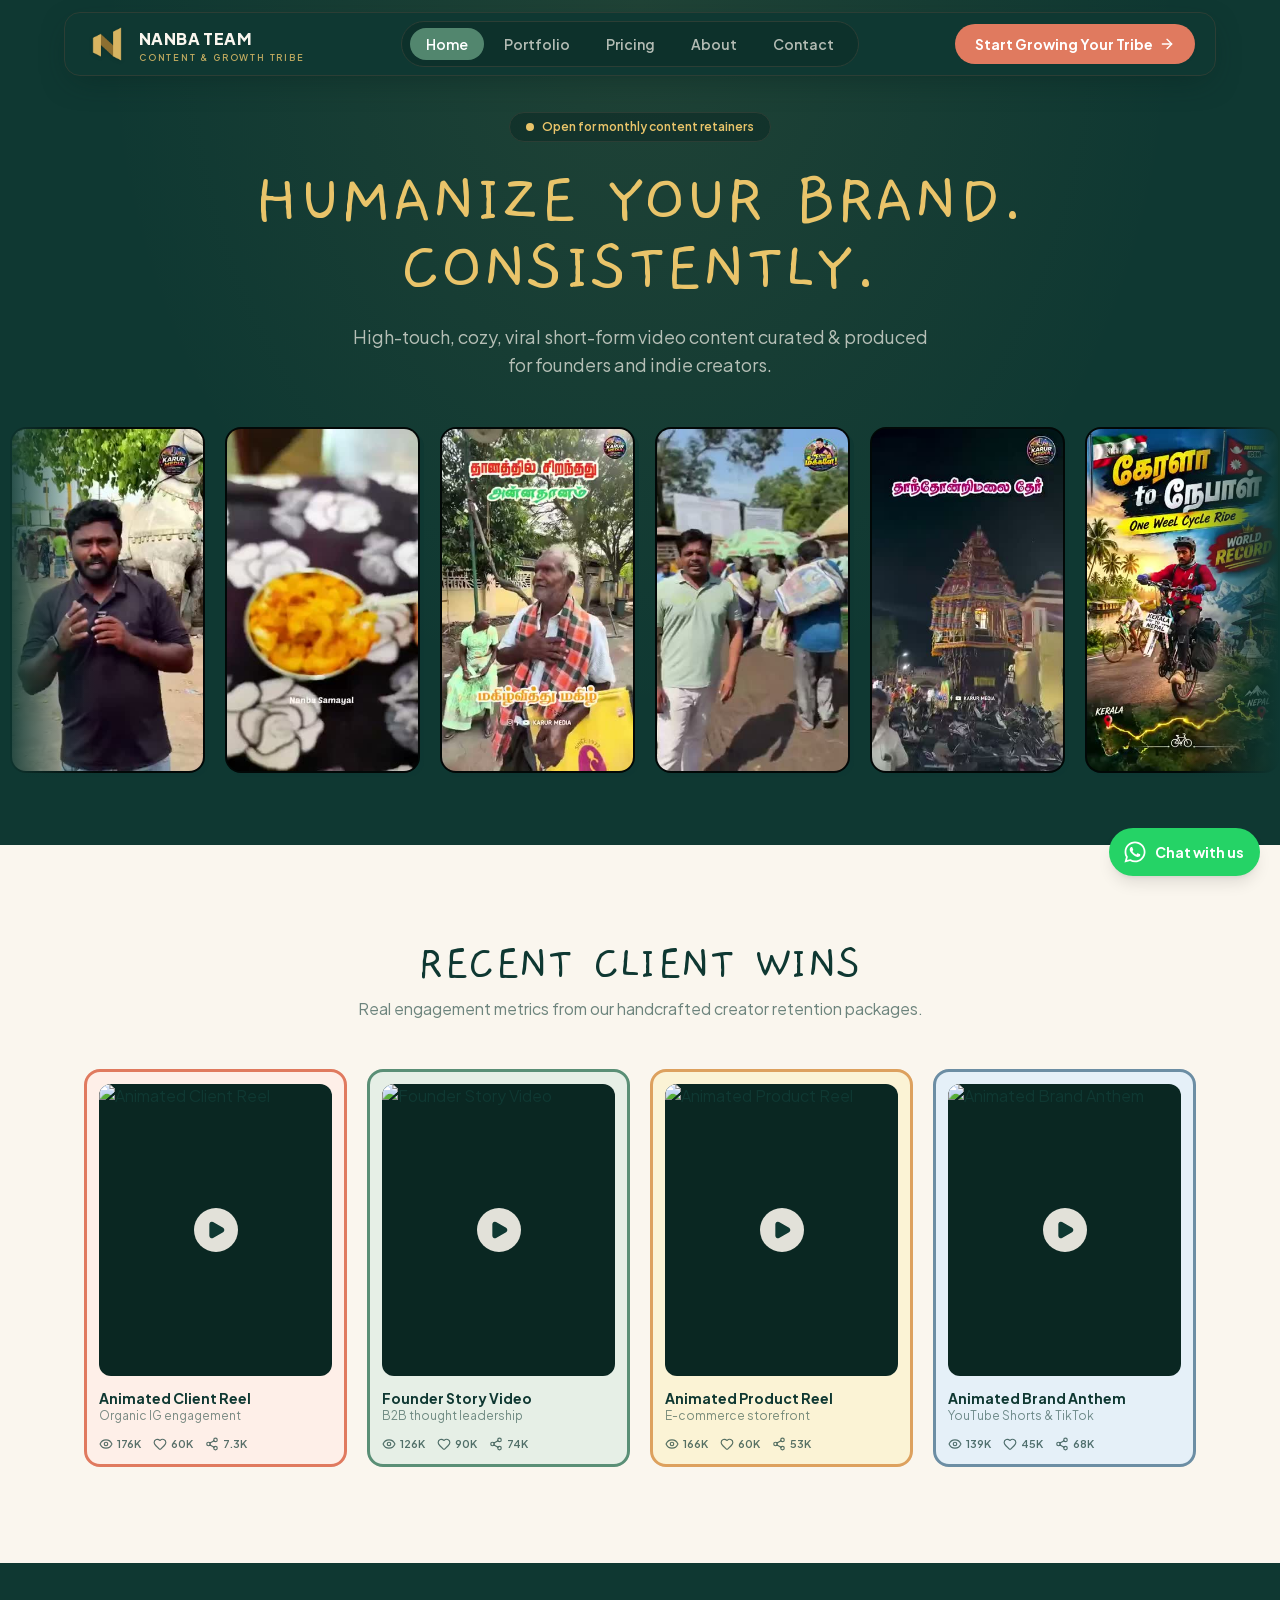
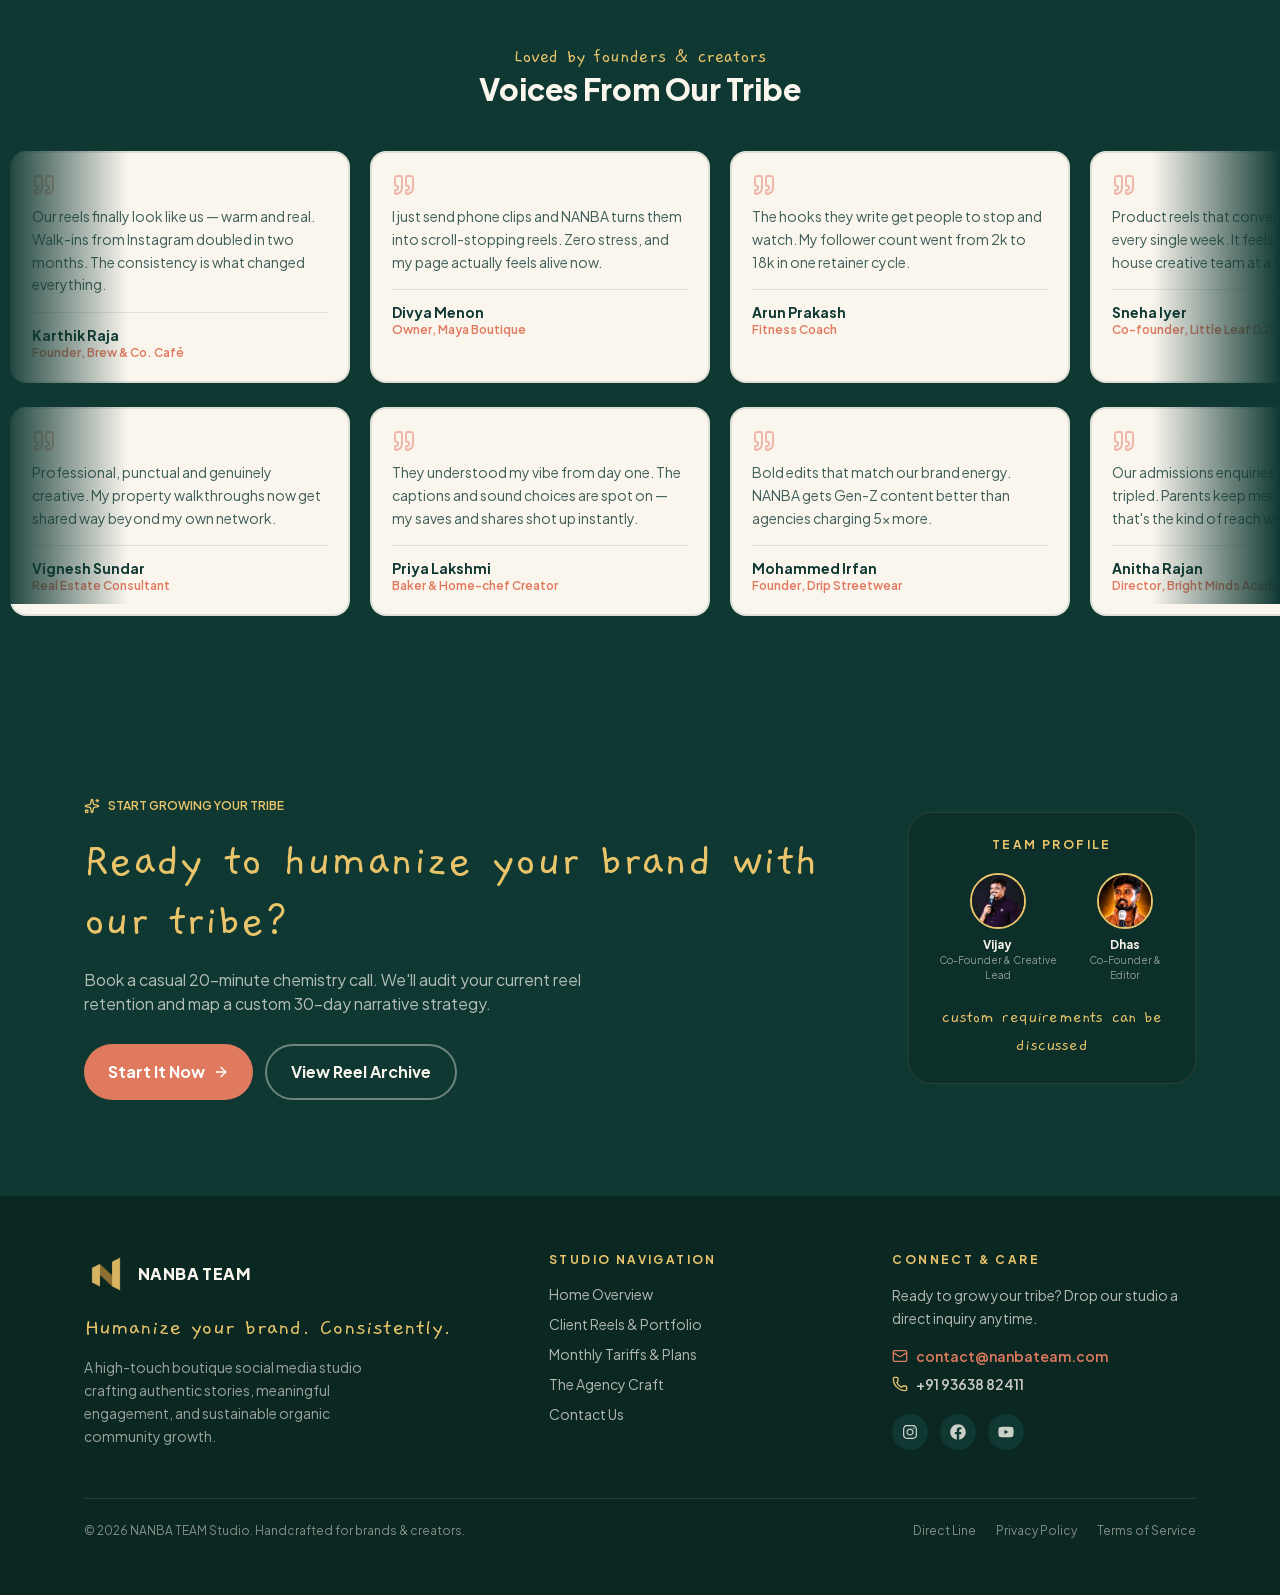
==== index.html @ 4c7d2bbe "Deploy to GitHub Pages" ====
<!DOCTYPE html><html lang="en" class="gaegu_7c26d8f-module__zzpwxG__variable plus_jakarta_sans_e9451152-module__eMpaqG__variable h-full scroll-smooth antialiased overflow-x-clip"><head><meta charSet="utf-8"/><meta name="viewport" content="width=device-width, initial-scale=1"/><link rel="preload" href="/_next/static/media/02ab09f9d763c490-s.p.2z06xqu30airl.woff2" as="font" crossorigin="" type="font/woff2"/><link rel="preload" href="/_next/static/media/07f6361e5a7f80df-s.p.26av2_jsbqw2v.woff2" as="font" crossorigin="" type="font/woff2"/><link rel="preload" href="/_next/static/media/0889c66bad9b3c3b-s.p.3bu5-yd8kl91o.woff2" as="font" crossorigin="" type="font/woff2"/><link rel="preload" href="/_next/static/media/0be4ac5e39e9c602-s.p.1ew488432_xl1.woff2" as="font" crossorigin="" type="font/woff2"/><link rel="preload" href="/_next/static/media/0d9b096f9220bd2f-s.p.0mh0q1hdow45z.woff2" as="font" crossorigin="" type="font/woff2"/><link rel="preload" href="/_next/static/media/1ad3d68beda43b24-s.p.2brx1eskz0krx.woff2" as="font" crossorigin="" type="font/woff2"/><link rel="preload" href="/_next/static/media/1ee19894c821c06f-s.p.36zhr-3iyc0t_.woff2" as="font" crossorigin="" type="font/woff2"/><link rel="preload" href="/_next/static/media/202883325cd39b81-s.p.34hb9edh362c2.woff2" as="font" crossorigin="" type="font/woff2"/><link rel="preload" href="/_next/static/media/204f31b94d038ed8-s.p.2ocgn5f1t_rbs.woff2" as="font" crossorigin="" type="font/woff2"/><link rel="preload" href="/_next/static/media/20c699199e222389-s.p.2qbe9lbhqfc7x.woff2" as="font" crossorigin="" type="font/woff2"/><link rel="preload" href="/_next/static/media/21991a609c1e4f24-s.p.1x-bwd_pke8d1.woff2" as="font" crossorigin="" type="font/woff2"/><link rel="preload" href="/_next/static/media/2226ad673b3fc0f6-s.p.1l7dnuyk6zhsk.woff2" as="font" crossorigin="" type="font/woff2"/><link rel="preload" href="/_next/static/media/2348b8dc2aca3f08-s.p.18v5fvstyihp3.woff2" as="font" crossorigin="" type="font/woff2"/><link rel="preload" href="/_next/static/media/237cbc7a510357a4-s.p.1iu-ph6b7b-4t.woff2" as="font" crossorigin="" type="font/woff2"/><link rel="preload" href="/_next/static/media/2b2eb8324c5f676a-s.p.2213uwbx3dwca.woff2" as="font" crossorigin="" type="font/woff2"/><link rel="preload" href="/_next/static/media/2b9962b1a2496f46-s.p.17w4vje8-ipgt.woff2" as="font" crossorigin="" type="font/woff2"/><link rel="preload" href="/_next/static/media/31d5de0b6304925d-s.p.3h4ut7jubgzyn.woff2" as="font" crossorigin="" type="font/woff2"/><link rel="preload" href="/_next/static/media/388ed6884b939c78-s.p.39i7gisshnir0.woff2" as="font" crossorigin="" type="font/woff2"/><link rel="preload" href="/_next/static/media/39bf5d97aec1c546-s.p.06c_m0aisupbr.woff2" as="font" crossorigin="" type="font/woff2"/><link rel="preload" href="/_next/static/media/39cc94e2095c98c9-s.p.3ud9gf32vyxjr.woff2" as="font" crossorigin="" type="font/woff2"/><link rel="preload" href="/_next/static/media/3bafb67cb5db234f-s.p.0sein3sbia7yl.woff2" as="font" crossorigin="" type="font/woff2"/><link rel="preload" href="/_next/static/media/3fd9a1b1e379a4e3-s.p.2aq_x5zo8qukl.woff2" as="font" crossorigin="" type="font/woff2"/><link rel="preload" href="/_next/static/media/41756c35938a897b-s.p.3ij7sxvma5f83.woff2" as="font" crossorigin="" type="font/woff2"/><link rel="preload" href="/_next/static/media/44f842f7de634629-s.p.30w83po6pjqte.woff2" as="font" crossorigin="" type="font/woff2"/><link rel="preload" href="/_next/static/media/47696934a7570da2-s.p.1rtq36x7rz84k.woff2" as="font" crossorigin="" type="font/woff2"/><link rel="preload" href="/_next/static/media/4839acb9d141f772-s.p.3eb2uesbhz9fa.woff2" as="font" crossorigin="" type="font/woff2"/><link rel="preload" href="/_next/static/media/48a96dcb9690e60c-s.p.0c49pac54i1ry.woff2" as="font" crossorigin="" type="font/woff2"/><link rel="preload" href="/_next/static/media/4d2098fe38b52459-s.p.1-31cv4hlnr44.woff2" as="font" crossorigin="" type="font/woff2"/><link rel="preload" href="/_next/static/media/4edddecc9770748a-s.p.3b52kuw3s317p.woff2" as="font" crossorigin="" type="font/woff2"/><link rel="preload" href="/_next/static/media/4ef28ae728707c88-s.p.0hv5pa9fvdldx.woff2" as="font" crossorigin="" type="font/woff2"/><link rel="preload" href="/_next/static/media/510d904d59ba32cc-s.p.3wwjw6hl4fb2d.woff2" as="font" crossorigin="" type="font/woff2"/><link rel="preload" href="/_next/static/media/542b922a717396a8-s.p.00eqib7ed9sjx.woff2" as="font" crossorigin="" type="font/woff2"/><link rel="preload" href="/_next/static/media/54ff2b849676b7ad-s.p.0v1eac1x8dybe.woff2" as="font" crossorigin="" type="font/woff2"/><link rel="preload" href="/_next/static/media/551ad6335de14b6d-s.p.3axi0fmzhcr48.woff2" as="font" crossorigin="" type="font/woff2"/><link rel="preload" href="/_next/static/media/555f6c9779a6ea2f-s.p.008y3w7hox3jm.woff2" as="font" crossorigin="" type="font/woff2"/><link rel="preload" href="/_next/static/media/5e3de3e2d3980614-s.p.0q-k4db4rpss1.woff2" as="font" crossorigin="" type="font/woff2"/><link rel="preload" href="/_next/static/media/5fd7b71943441d3d-s.p.2bggcmk0jzdee.woff2" as="font" crossorigin="" type="font/woff2"/><link rel="preload" href="/_next/static/media/60e97c82bbf2656a-s.p.0ha4tyojtkydt.woff2" as="font" crossorigin="" type="font/woff2"/><link rel="preload" href="/_next/static/media/633700c5144cf57b-s.p.071i-7zxz9gi2.woff2" as="font" crossorigin="" type="font/woff2"/><link rel="preload" href="/_next/static/media/6859b2bc6353e7e0-s.p.2d4wovlvb57bc.woff2" as="font" crossorigin="" type="font/woff2"/><link rel="preload" href="/_next/static/media/70624fd140078077-s.p.23jkk6rr0_8fk.woff2" as="font" crossorigin="" type="font/woff2"/><link rel="preload" href="/_next/static/media/708ac5215e601874-s.p.1otlbanmpt5tq.woff2" as="font" crossorigin="" type="font/woff2"/><link rel="preload" href="/_next/static/media/740073afa6d6604a-s.p.1nbpk8-73d_oc.woff2" as="font" crossorigin="" type="font/woff2"/><link rel="preload" href="/_next/static/media/768b290376bb94a3-s.p.1oto7bq1wstw1.woff2" as="font" crossorigin="" type="font/woff2"/><link rel="preload" href="/_next/static/media/789ae921f9ad0c32-s.p.1hzfxwe0g_4r6.woff2" as="font" crossorigin="" type="font/woff2"/><link rel="preload" href="/_next/static/media/794e4d4a6de731ed-s.p.434e-nz-wzhqd.woff2" as="font" crossorigin="" type="font/woff2"/><link rel="preload" href="/_next/static/media/7a9067cce673902f-s.p.2vrfifoe5swj7.woff2" as="font" crossorigin="" type="font/woff2"/><link rel="preload" href="/_next/static/media/7a989262f8963453-s.p.3dgdp7v1qvdfw.woff2" as="font" crossorigin="" type="font/woff2"/><link rel="preload" href="/_next/static/media/7fd638b15ad3af69-s.p.2rtd4_em2kmrp.woff2" as="font" crossorigin="" type="font/woff2"/><link rel="preload" href="/_next/static/media/80acc2f9d1790aee-s.p.3p1t1rei93fh0.woff2" as="font" crossorigin="" type="font/woff2"/><link rel="preload" href="/_next/static/media/8a172900e148830b-s.p.2w3jr8on308z4.woff2" as="font" crossorigin="" type="font/woff2"/><link rel="preload" href="/_next/static/media/8a706fcd092647c2-s.p.3f42frf00l82t.woff2" as="font" crossorigin="" type="font/woff2"/><link rel="preload" href="/_next/static/media/8ac56e8155405d86-s.p.2bbg-70eaudbk.woff2" as="font" crossorigin="" type="font/woff2"/><link rel="preload" href="/_next/static/media/8dd9d9ccf770dc02-s.p.04cq_wu1aeppn.woff2" as="font" crossorigin="" type="font/woff2"/><link rel="preload" href="/_next/static/media/8f102ac0d216e63f-s.p.0c_kz8whdv8or.woff2" as="font" crossorigin="" type="font/woff2"/><link rel="preload" href="/_next/static/media/8f8866676db871eb-s.p.40j30xrne1tay.woff2" as="font" crossorigin="" type="font/woff2"/><link rel="preload" href="/_next/static/media/9001c6e9193bd339-s.p.08unp-5_f1nmc.woff2" as="font" crossorigin="" type="font/woff2"/><link rel="preload" href="/_next/static/media/90cc20c11ed8e383-s.p.0apishbt6ot2x.woff2" as="font" crossorigin="" type="font/woff2"/><link rel="preload" href="/_next/static/media/92a4078f473b310a-s.p.3fholbloho3ce.woff2" as="font" crossorigin="" type="font/woff2"/><link rel="preload" href="/_next/static/media/966bb41cb5a84927-s.p.099ncwluo1pwv.woff2" as="font" crossorigin="" type="font/woff2"/><link rel="preload" href="/_next/static/media/9a2b8e2c490f308b-s.p.1tz91wep1x4gt.woff2" as="font" crossorigin="" type="font/woff2"/><link rel="preload" href="/_next/static/media/a80e5595f83d8b55-s.p.141x3jy_o2s_c.woff2" as="font" crossorigin="" type="font/woff2"/><link rel="preload" href="/_next/static/media/a867e5c2eed94751-s.p.23t_b7b8id_jc.woff2" as="font" crossorigin="" type="font/woff2"/><link rel="preload" href="/_next/static/media/abb9471e6803e3b8-s.p.16wdtjxottyq5.woff2" as="font" crossorigin="" type="font/woff2"/><link rel="preload" href="/_next/static/media/ac24db6a9998d311-s.p.3k92o99w2r654.woff2" as="font" crossorigin="" type="font/woff2"/><link rel="preload" href="/_next/static/media/adcb0330ba1b733e-s.p.3e9hq8x9jcw5f.woff2" as="font" crossorigin="" type="font/woff2"/><link rel="preload" href="/_next/static/media/b16d1c0c05e32a60-s.p.3hmujwi2x_d30.woff2" as="font" crossorigin="" type="font/woff2"/><link rel="preload" href="/_next/static/media/b8e59591506d0376-s.p.3br1yix7oid_s.woff2" as="font" crossorigin="" type="font/woff2"/><link rel="preload" href="/_next/static/media/b9de63e0a9fe0cf2-s.p.0kjbuy1fntxbt.woff2" as="font" crossorigin="" type="font/woff2"/><link rel="preload" href="/_next/static/media/c0f41373200663e9-s.p.17cwfm6qvzrcp.woff2" as="font" crossorigin="" type="font/woff2"/><link rel="preload" href="/_next/static/media/c14643a64a206949-s.p.44vfzu3s8d0o-.woff2" as="font" crossorigin="" type="font/woff2"/><link rel="preload" href="/_next/static/media/c18b3b7a2b12e7e3-s.p.3mcuhpjyi5m-5.woff2" as="font" crossorigin="" type="font/woff2"/><link rel="preload" href="/_next/static/media/c3a2990550a35540-s.p.1jwaqtabaz-m1.woff2" as="font" crossorigin="" type="font/woff2"/><link rel="preload" href="/_next/static/media/c81cd2cb3833e14d-s.p.1a-mlleribx4n.woff2" as="font" crossorigin="" type="font/woff2"/><link rel="preload" href="/_next/static/media/c8913da47d88777c-s.p.2u7ia6dg59fw9.woff2" as="font" crossorigin="" type="font/woff2"/><link rel="preload" href="/_next/static/media/cb01828b1f2642c1-s.p.0er-mb7ckf2du.woff2" as="font" crossorigin="" type="font/woff2"/><link rel="preload" href="/_next/static/media/cd147e7610168de3-s.p.30ah9lebvhxwf.woff2" as="font" crossorigin="" type="font/woff2"/><link rel="preload" href="/_next/static/media/d409128fdf063a28-s.p.2nleos27rd6dz.woff2" as="font" crossorigin="" type="font/woff2"/><link rel="preload" href="/_next/static/media/d87a2a6770484bbb-s.p.44z_7ancu-y5w.woff2" as="font" crossorigin="" type="font/woff2"/><link rel="preload" href="/_next/static/media/d87fe24f77c16a44-s.p.2pxhm5vwfw62e.woff2" as="font" crossorigin="" type="font/woff2"/><link rel="preload" href="/_next/static/media/da58ab5d8c1bbfc4-s.p.30j5qaj7faer7.woff2" as="font" crossorigin="" type="font/woff2"/><link rel="preload" href="/_next/static/media/db7b7fd3abb88410-s.p.16kneh1k30jk1.woff2" as="font" crossorigin="" type="font/woff2"/><link rel="preload" href="/_next/static/media/e04cae570ef1238a-s.p.0rzafts9fhw6x.woff2" as="font" crossorigin="" type="font/woff2"/><link rel="preload" href="/_next/static/media/e1e2f928535adaaf-s.p.3gedjnv4zpaja.woff2" as="font" crossorigin="" type="font/woff2"/><link rel="preload" href="/_next/static/media/e2c8bcaf359549f0-s.p.40ou3re1-vfex.woff2" as="font" crossorigin="" type="font/woff2"/><link rel="preload" href="/_next/static/media/e6e2c050d15af498-s.p.3m5ws44fh70q_.woff2" as="font" crossorigin="" type="font/woff2"/><link rel="preload" href="/_next/static/media/ef928e3c69d1408e-s.p.1j8bi-_bymyuh.woff2" as="font" crossorigin="" type="font/woff2"/><link rel="preload" href="/_next/static/media/f4a375c7008cdc4c-s.p.2hn01u8byatk2.woff2" as="font" crossorigin="" type="font/woff2"/><link rel="preload" href="/_next/static/media/f757dc6152132153-s.p.1s9qu896-qyi0.woff2" as="font" crossorigin="" type="font/woff2"/><link rel="preload" href="/_next/static/media/fba5a26ea33df6a3-s.p.18rizl4rsrl42.woff2" as="font" crossorigin="" type="font/woff2"/><link rel="preload" href="/_next/static/media/ff517ff56ff3579f-s.p.3s8bii8asllhp.woff2" as="font" crossorigin="" type="font/woff2"/><link rel="preload" as="image" href="/logo.png"/><link rel="preload" as="image" href="/team/vijay-v2.jpg"/><link rel="preload" as="image" href="/team/dhas-v2.jpg"/><link rel="stylesheet" href="/_next/static/chunks/14yj1wxo8a4u_.css" data-precedence="next"/><link rel="stylesheet" href="/_next/static/chunks/3tbpycs7i3__p.css" data-precedence="next"/><link rel="preload" as="script" fetchPriority="low" href="/_next/static/chunks/3s6nzrbk-8mnv.js"/><script src="/_next/static/chunks/19mx3mg6lkumu.js" async=""></script><script src="/_next/static/chunks/3g4px251sg85e.js" async=""></script><script src="/_next/static/chunks/0tgjiok8t6d_n.js" async=""></script><script src="/_next/static/chunks/turbopack-2wgs7irzom57_.js" async=""></script><script src="/_next/static/chunks/0h2qsuyze9ds1.js" async=""></script><script src="/_next/static/chunks/3urocd201did3.js" async=""></script><script src="/_next/static/chunks/0pyc2b04r1ucd.js" async=""></script><script src="/_next/static/chunks/1_kdzz48cb5_0.js" async=""></script><script src="/_next/static/chunks/0q9wuhh0yv5ps.js" async=""></script><title>NANBA TEAM — Humanize Your Brand. Consistently.</title><meta name="description" content="A high-touch boutique social media studio crafting authentic short-form video content, reels and page management for founders, creators and indie brands."/><link rel="icon" href="/favicon.ico?favicon.1oj3ag_hqwmh9.ico" sizes="64x64" type="image/x-icon"/><link rel="icon" href="/icon.png?icon.25h7l8lnt34qs.png" sizes="512x512" type="image/png"/><meta name="next-size-adjust" content=""/><script src="/_next/static/chunks/0cz1d0mv5g_q7.js" noModule=""></script></head><body class="min-h-full flex flex-col overflow-x-hidden bg-brand-cream text-brand-teal font-sans selection:bg-brand-gold/40 pb-16 md:pb-0"><div hidden=""><!--$--><!--/$--></div><nav class="fixed top-0 inset-x-0 z-50 px-3 sm:px-4 pt-3"><div class="max-w-6xl mx-auto px-4 sm:px-5 h-14 md:h-16 flex items-center justify-center md:justify-between rounded-2xl bg-brand-teal border border-brand-border shadow-[0_10px_30px_-10px_rgba(10,39,34,0.6)]"><a class="flex items-center gap-2.5" href="/"><img alt="NANBA TEAM logo" width="44" height="44" decoding="async" data-nimg="1" class="w-10 h-10 md:w-11 md:h-11 object-contain drop-shadow" style="color:transparent" src="/logo.png"/><span class="leading-none"><span class="block text-brand-cream font-extrabold tracking-wide text-sm md:text-base">NANBA TEAM</span><span class="block text-brand-gold/80 text-[9px] font-semibold tracking-[0.2em] mt-0.5">CONTENT &amp; GROWTH TRIBE</span></span></a><div class="hidden md:flex items-center gap-1 bg-brand-dark/40 rounded-full px-2 py-1.5 border border-brand-border"><a class="px-4 py-1.5 rounded-full text-sm font-semibold transition-colors bg-brand-sage/90 text-white" href="/">Home</a><a class="px-4 py-1.5 rounded-full text-sm font-semibold transition-colors text-brand-cream/70 hover:text-brand-cream" href="/portfolio">Portfolio</a><a class="px-4 py-1.5 rounded-full text-sm font-semibold transition-colors text-brand-cream/70 hover:text-brand-cream" href="/pricing">Pricing</a><a class="px-4 py-1.5 rounded-full text-sm font-semibold transition-colors text-brand-cream/70 hover:text-brand-cream" href="/about">About</a><a class="px-4 py-1.5 rounded-full text-sm font-semibold transition-colors text-brand-cream/70 hover:text-brand-cream" href="/contact">Contact</a></div><a class="hidden md:inline-flex items-center gap-1.5 bg-brand-terracotta text-white text-sm font-bold px-4 lg:px-5 py-2.5 rounded-full hover:brightness-105 transition-all shadow-doodle-sm" href="/contact">Start Growing Your Tribe<svg xmlns="http://www.w3.org/2000/svg" width="24" height="24" viewBox="0 0 24 24" fill="none" stroke="currentColor" stroke-width="2" stroke-linecap="round" stroke-linejoin="round" class="lucide lucide-arrow-right w-4 h-4" aria-hidden="true"><path d="M5 12h14"></path><path d="m12 5 7 7-7 7"></path></svg></a></div></nav><main class="flex-1"><section class="relative bg-brand-teal text-brand-cream pt-24 md:pt-28 pb-16 overflow-hidden"><div class="absolute inset-0 bg-[radial-gradient(ellipse_at_top,_rgba(233,196,106,0.08),_transparent_60%)]"></div><div class="relative max-w-6xl mx-auto px-5 text-center"><span class="inline-flex items-center gap-2 text-xs font-semibold bg-brand-dark/50 border border-brand-border rounded-full px-4 py-1.5 text-brand-gold"><span class="w-2 h-2 rounded-full bg-brand-gold animate-pulse"></span>Open for monthly content retainers</span><h1 class="font-hand text-brand-gold leading-[0.95] mt-6 text-3xl sm:text-6xl md:text-7xl">HUMANIZE YOUR BRAND.<br/>CONSISTENTLY.</h1><p class="mt-5 text-brand-cream/70 max-w-xl mx-auto text-base md:text-lg">High-touch, cozy, viral short-form video content curated &amp; produced for founders and indie creators.</p></div><div class="relative mt-10"><div class="relative overflow-hidden"><div class="pointer-events-none absolute inset-y-0 left-0 w-10 sm:w-24 z-10 bg-gradient-to-r from-brand-teal to-transparent"></div><div class="pointer-events-none absolute inset-y-0 right-0 w-10 sm:w-24 z-10 bg-gradient-to-l from-brand-teal to-transparent"></div><div class="flex w-max py-2"><div class="flex animate-marquee" style="animation-duration:110s"><div class="shrink-0 px-2.5 w-[190px] sm:w-[215px]"><div class="relative w-full aspect-[9/16] rounded-2xl overflow-hidden border-2 border-brand-teal/15 shadow-doodle bg-black"><video src="/videos/reels/s1.mp4" poster="/videos/reels/s1.jpg" muted="" loop="" playsInline="" preload="none" class="absolute inset-0 w-full h-full object-cover pointer-events-none"></video></div></div><div class="shrink-0 px-2.5 w-[190px] sm:w-[215px]"><div class="relative w-full aspect-[9/16] rounded-2xl overflow-hidden border-2 border-brand-teal/15 shadow-doodle bg-black"><video src="/videos/reels/s2.mp4" poster="/videos/reels/s2.jpg" muted="" loop="" playsInline="" preload="none" class="absolute inset-0 w-full h-full object-cover pointer-events-none"></video></div></div><div class="shrink-0 px-2.5 w-[190px] sm:w-[215px]"><div class="relative w-full aspect-[9/16] rounded-2xl overflow-hidden border-2 border-brand-teal/15 shadow-doodle bg-black"><video src="/videos/reels/s3.mp4" poster="/videos/reels/s3.jpg" muted="" loop="" playsInline="" preload="none" class="absolute inset-0 w-full h-full object-cover pointer-events-none"></video></div></div><div class="shrink-0 px-2.5 w-[190px] sm:w-[215px]"><div class="relative w-full aspect-[9/16] rounded-2xl overflow-hidden border-2 border-brand-teal/15 shadow-doodle bg-black"><video src="/videos/reels/s4.mp4" poster="/videos/reels/s4.jpg" muted="" loop="" playsInline="" preload="none" class="absolute inset-0 w-full h-full object-cover pointer-events-none"></video></div></div><div class="shrink-0 px-2.5 w-[190px] sm:w-[215px]"><div class="relative w-full aspect-[9/16] rounded-2xl overflow-hidden border-2 border-brand-teal/15 shadow-doodle bg-black"><video src="/videos/reels/s5.mp4" poster="/videos/reels/s5.jpg" muted="" loop="" playsInline="" preload="none" class="absolute inset-0 w-full h-full object-cover pointer-events-none"></video></div></div><div class="shrink-0 px-2.5 w-[190px] sm:w-[215px]"><div class="relative w-full aspect-[9/16] rounded-2xl overflow-hidden border-2 border-brand-teal/15 shadow-doodle bg-black"><video src="/videos/reels/s6.mp4" poster="/videos/reels/s6.jpg" muted="" loop="" playsInline="" preload="none" class="absolute inset-0 w-full h-full object-cover pointer-events-none"></video></div></div><div class="shrink-0 px-2.5 w-[190px] sm:w-[215px]"><div class="relative w-full aspect-[9/16] rounded-2xl overflow-hidden border-2 border-brand-teal/15 shadow-doodle bg-black"><video src="/videos/reels/s7.mp4" poster="/videos/reels/s7.jpg" muted="" loop="" playsInline="" preload="none" class="absolute inset-0 w-full h-full object-cover pointer-events-none"></video></div></div><div class="shrink-0 px-2.5 w-[190px] sm:w-[215px]"><div class="relative w-full aspect-[9/16] rounded-2xl overflow-hidden border-2 border-brand-teal/15 shadow-doodle bg-black"><video src="/videos/reels/s8.mp4" poster="/videos/reels/s8.jpg" muted="" loop="" playsInline="" preload="none" class="absolute inset-0 w-full h-full object-cover pointer-events-none"></video></div></div><div class="shrink-0 px-2.5 w-[190px] sm:w-[215px]"><div class="relative w-full aspect-[9/16] rounded-2xl overflow-hidden border-2 border-brand-teal/15 shadow-doodle bg-black"><video src="/videos/reels/s9.mp4" poster="/videos/reels/s9.jpg" muted="" loop="" playsInline="" preload="none" class="absolute inset-0 w-full h-full object-cover pointer-events-none"></video></div></div><div class="shrink-0 px-2.5 w-[190px] sm:w-[215px]"><div class="relative w-full aspect-[9/16] rounded-2xl overflow-hidden border-2 border-brand-teal/15 shadow-doodle bg-black"><video src="/videos/reels/s10.mp4" poster="/videos/reels/s10.jpg" muted="" loop="" playsInline="" preload="none" class="absolute inset-0 w-full h-full object-cover pointer-events-none"></video></div></div><div class="shrink-0 px-2.5 w-[190px] sm:w-[215px]"><div class="relative w-full aspect-[9/16] rounded-2xl overflow-hidden border-2 border-brand-teal/15 shadow-doodle bg-black"><video src="/videos/reels/s11.mp4" poster="/videos/reels/s11.jpg" muted="" loop="" playsInline="" preload="none" class="absolute inset-0 w-full h-full object-cover pointer-events-none"></video></div></div><div class="shrink-0 px-2.5 w-[190px] sm:w-[215px]"><div class="relative w-full aspect-[9/16] rounded-2xl overflow-hidden border-2 border-brand-teal/15 shadow-doodle bg-black"><video src="/videos/reels/s12.mp4" poster="/videos/reels/s12.jpg" muted="" loop="" playsInline="" preload="none" class="absolute inset-0 w-full h-full object-cover pointer-events-none"></video></div></div><div class="shrink-0 px-2.5 w-[190px] sm:w-[215px]"><div class="relative w-full aspect-[9/16] rounded-2xl overflow-hidden border-2 border-brand-teal/15 shadow-doodle bg-black"><video src="/videos/reels/s1.mp4" poster="/videos/reels/s1.jpg" muted="" loop="" playsInline="" preload="none" class="absolute inset-0 w-full h-full object-cover pointer-events-none"></video></div></div><div class="shrink-0 px-2.5 w-[190px] sm:w-[215px]"><div class="relative w-full aspect-[9/16] rounded-2xl overflow-hidden border-2 border-brand-teal/15 shadow-doodle bg-black"><video src="/videos/reels/s2.mp4" poster="/videos/reels/s2.jpg" muted="" loop="" playsInline="" preload="none" class="absolute inset-0 w-full h-full object-cover pointer-events-none"></video></div></div><div class="shrink-0 px-2.5 w-[190px] sm:w-[215px]"><div class="relative w-full aspect-[9/16] rounded-2xl overflow-hidden border-2 border-brand-teal/15 shadow-doodle bg-black"><video src="/videos/reels/s3.mp4" poster="/videos/reels/s3.jpg" muted="" loop="" playsInline="" preload="none" class="absolute inset-0 w-full h-full object-cover pointer-events-none"></video></div></div><div class="shrink-0 px-2.5 w-[190px] sm:w-[215px]"><div class="relative w-full aspect-[9/16] rounded-2xl overflow-hidden border-2 border-brand-teal/15 shadow-doodle bg-black"><video src="/videos/reels/s4.mp4" poster="/videos/reels/s4.jpg" muted="" loop="" playsInline="" preload="none" class="absolute inset-0 w-full h-full object-cover pointer-events-none"></video></div></div><div class="shrink-0 px-2.5 w-[190px] sm:w-[215px]"><div class="relative w-full aspect-[9/16] rounded-2xl overflow-hidden border-2 border-brand-teal/15 shadow-doodle bg-black"><video src="/videos/reels/s5.mp4" poster="/videos/reels/s5.jpg" muted="" loop="" playsInline="" preload="none" class="absolute inset-0 w-full h-full object-cover pointer-events-none"></video></div></div><div class="shrink-0 px-2.5 w-[190px] sm:w-[215px]"><div class="relative w-full aspect-[9/16] rounded-2xl overflow-hidden border-2 border-brand-teal/15 shadow-doodle bg-black"><video src="/videos/reels/s6.mp4" poster="/videos/reels/s6.jpg" muted="" loop="" playsInline="" preload="none" class="absolute inset-0 w-full h-full object-cover pointer-events-none"></video></div></div><div class="shrink-0 px-2.5 w-[190px] sm:w-[215px]"><div class="relative w-full aspect-[9/16] rounded-2xl overflow-hidden border-2 border-brand-teal/15 shadow-doodle bg-black"><video src="/videos/reels/s7.mp4" poster="/videos/reels/s7.jpg" muted="" loop="" playsInline="" preload="none" class="absolute inset-0 w-full h-full object-cover pointer-events-none"></video></div></div><div class="shrink-0 px-2.5 w-[190px] sm:w-[215px]"><div class="relative w-full aspect-[9/16] rounded-2xl overflow-hidden border-2 border-brand-teal/15 shadow-doodle bg-black"><video src="/videos/reels/s8.mp4" poster="/videos/reels/s8.jpg" muted="" loop="" playsInline="" preload="none" class="absolute inset-0 w-full h-full object-cover pointer-events-none"></video></div></div><div class="shrink-0 px-2.5 w-[190px] sm:w-[215px]"><div class="relative w-full aspect-[9/16] rounded-2xl overflow-hidden border-2 border-brand-teal/15 shadow-doodle bg-black"><video src="/videos/reels/s9.mp4" poster="/videos/reels/s9.jpg" muted="" loop="" playsInline="" preload="none" class="absolute inset-0 w-full h-full object-cover pointer-events-none"></video></div></div><div class="shrink-0 px-2.5 w-[190px] sm:w-[215px]"><div class="relative w-full aspect-[9/16] rounded-2xl overflow-hidden border-2 border-brand-teal/15 shadow-doodle bg-black"><video src="/videos/reels/s10.mp4" poster="/videos/reels/s10.jpg" muted="" loop="" playsInline="" preload="none" class="absolute inset-0 w-full h-full object-cover pointer-events-none"></video></div></div><div class="shrink-0 px-2.5 w-[190px] sm:w-[215px]"><div class="relative w-full aspect-[9/16] rounded-2xl overflow-hidden border-2 border-brand-teal/15 shadow-doodle bg-black"><video src="/videos/reels/s11.mp4" poster="/videos/reels/s11.jpg" muted="" loop="" playsInline="" preload="none" class="absolute inset-0 w-full h-full object-cover pointer-events-none"></video></div></div><div class="shrink-0 px-2.5 w-[190px] sm:w-[215px]"><div class="relative w-full aspect-[9/16] rounded-2xl overflow-hidden border-2 border-brand-teal/15 shadow-doodle bg-black"><video src="/videos/reels/s12.mp4" poster="/videos/reels/s12.jpg" muted="" loop="" playsInline="" preload="none" class="absolute inset-0 w-full h-full object-cover pointer-events-none"></video></div></div></div></div></div></div></section><section class="bg-brand-cream py-16 md:py-24"><div class="max-w-6xl mx-auto px-5"><div class="text-center mb-12"><h2 class="font-hand text-brand-teal text-3xl sm:text-4xl md:text-5xl">RECENT CLIENT WINS</h2><p class="text-brand-teal/60 mt-2 max-w-xl mx-auto">Real engagement metrics from our handcrafted creator retention packages.</p></div></div><div class="hidden md:grid max-w-6xl mx-auto px-5 gap-5 md:grid-cols-2 lg:grid-cols-4"><div class="flex"><div class="w-full bg-brand-peach frame-pink p-3 rounded-2xl"><div class="relative rounded-xl overflow-hidden aspect-[4/5] bg-brand-dark mb-3"><img src="https://images.unsplash.com/photo-1600880292089-90a7e086ee0c?q=80&amp;w=400&amp;auto=format&amp;fit=crop" alt="Animated Client Reel" loading="lazy" decoding="async" class="absolute inset-0 w-full h-full object-cover"/><div class="absolute inset-0 flex items-center justify-center"><span class="w-11 h-11 rounded-full bg-brand-cream/90 flex items-center justify-center text-brand-teal"><svg xmlns="http://www.w3.org/2000/svg" width="24" height="24" viewBox="0 0 24 24" fill="currentColor" stroke="currentColor" stroke-width="2" stroke-linecap="round" stroke-linejoin="round" class="lucide lucide-play w-5 h-5" aria-hidden="true"><path d="M5 5a2 2 0 0 1 3.008-1.728l11.997 6.998a2 2 0 0 1 .003 3.458l-12 7A2 2 0 0 1 5 19z"></path></svg></span></div></div><h3 class="font-bold text-brand-teal text-sm">Animated Client Reel</h3><p class="text-brand-teal/55 text-xs mb-3">Organic IG engagement</p><div class="flex items-center gap-3 text-[11px] font-semibold text-brand-teal/70"><span class="inline-flex items-center gap-1"><svg xmlns="http://www.w3.org/2000/svg" width="24" height="24" viewBox="0 0 24 24" fill="none" stroke="currentColor" stroke-width="2" stroke-linecap="round" stroke-linejoin="round" class="lucide lucide-eye w-3.5 h-3.5" aria-hidden="true"><path d="M2.062 12.348a1 1 0 0 1 0-.696 10.75 10.75 0 0 1 19.876 0 1 1 0 0 1 0 .696 10.75 10.75 0 0 1-19.876 0"></path><circle cx="12" cy="12" r="3"></circle></svg> <!-- -->176K</span><span class="inline-flex items-center gap-1"><svg xmlns="http://www.w3.org/2000/svg" width="24" height="24" viewBox="0 0 24 24" fill="none" stroke="currentColor" stroke-width="2" stroke-linecap="round" stroke-linejoin="round" class="lucide lucide-heart w-3.5 h-3.5" aria-hidden="true"><path d="M2 9.5a5.5 5.5 0 0 1 9.591-3.676.56.56 0 0 0 .818 0A5.49 5.49 0 0 1 22 9.5c0 2.29-1.5 4-3 5.5l-5.492 5.313a2 2 0 0 1-3 .019L5 15c-1.5-1.5-3-3.2-3-5.5"></path></svg> <!-- -->60K</span><span class="inline-flex items-center gap-1"><svg xmlns="http://www.w3.org/2000/svg" width="24" height="24" viewBox="0 0 24 24" fill="none" stroke="currentColor" stroke-width="2" stroke-linecap="round" stroke-linejoin="round" class="lucide lucide-share-2 w-3.5 h-3.5" aria-hidden="true"><circle cx="18" cy="5" r="3"></circle><circle cx="6" cy="12" r="3"></circle><circle cx="18" cy="19" r="3"></circle><line x1="8.59" x2="15.42" y1="13.51" y2="17.49"></line><line x1="15.41" x2="8.59" y1="6.51" y2="10.49"></line></svg> <!-- -->7.3K</span></div></div></div><div class="flex"><div class="w-full bg-brand-matcha frame-green p-3 rounded-2xl"><div class="relative rounded-xl overflow-hidden aspect-[4/5] bg-brand-dark mb-3"><img src="https://images.unsplash.com/photo-1573497019940-1c28c88b4f3e?q=80&amp;w=400&amp;auto=format&amp;fit=crop" alt="Founder Story Video" loading="lazy" decoding="async" class="absolute inset-0 w-full h-full object-cover"/><div class="absolute inset-0 flex items-center justify-center"><span class="w-11 h-11 rounded-full bg-brand-cream/90 flex items-center justify-center text-brand-teal"><svg xmlns="http://www.w3.org/2000/svg" width="24" height="24" viewBox="0 0 24 24" fill="currentColor" stroke="currentColor" stroke-width="2" stroke-linecap="round" stroke-linejoin="round" class="lucide lucide-play w-5 h-5" aria-hidden="true"><path d="M5 5a2 2 0 0 1 3.008-1.728l11.997 6.998a2 2 0 0 1 .003 3.458l-12 7A2 2 0 0 1 5 19z"></path></svg></span></div></div><h3 class="font-bold text-brand-teal text-sm">Founder Story Video</h3><p class="text-brand-teal/55 text-xs mb-3">B2B thought leadership</p><div class="flex items-center gap-3 text-[11px] font-semibold text-brand-teal/70"><span class="inline-flex items-center gap-1"><svg xmlns="http://www.w3.org/2000/svg" width="24" height="24" viewBox="0 0 24 24" fill="none" stroke="currentColor" stroke-width="2" stroke-linecap="round" stroke-linejoin="round" class="lucide lucide-eye w-3.5 h-3.5" aria-hidden="true"><path d="M2.062 12.348a1 1 0 0 1 0-.696 10.75 10.75 0 0 1 19.876 0 1 1 0 0 1 0 .696 10.75 10.75 0 0 1-19.876 0"></path><circle cx="12" cy="12" r="3"></circle></svg> <!-- -->126K</span><span class="inline-flex items-center gap-1"><svg xmlns="http://www.w3.org/2000/svg" width="24" height="24" viewBox="0 0 24 24" fill="none" stroke="currentColor" stroke-width="2" stroke-linecap="round" stroke-linejoin="round" class="lucide lucide-heart w-3.5 h-3.5" aria-hidden="true"><path d="M2 9.5a5.5 5.5 0 0 1 9.591-3.676.56.56 0 0 0 .818 0A5.49 5.49 0 0 1 22 9.5c0 2.29-1.5 4-3 5.5l-5.492 5.313a2 2 0 0 1-3 .019L5 15c-1.5-1.5-3-3.2-3-5.5"></path></svg> <!-- -->90K</span><span class="inline-flex items-center gap-1"><svg xmlns="http://www.w3.org/2000/svg" width="24" height="24" viewBox="0 0 24 24" fill="none" stroke="currentColor" stroke-width="2" stroke-linecap="round" stroke-linejoin="round" class="lucide lucide-share-2 w-3.5 h-3.5" aria-hidden="true"><circle cx="18" cy="5" r="3"></circle><circle cx="6" cy="12" r="3"></circle><circle cx="18" cy="19" r="3"></circle><line x1="8.59" x2="15.42" y1="13.51" y2="17.49"></line><line x1="15.41" x2="8.59" y1="6.51" y2="10.49"></line></svg> <!-- -->74K</span></div></div></div><div class="flex"><div class="w-full bg-brand-yellow frame-yellow p-3 rounded-2xl"><div class="relative rounded-xl overflow-hidden aspect-[4/5] bg-brand-dark mb-3"><img src="https://images.unsplash.com/photo-1556740738-b6a63e27c4df?q=80&amp;w=400&amp;auto=format&amp;fit=crop" alt="Animated Product Reel" loading="lazy" decoding="async" class="absolute inset-0 w-full h-full object-cover"/><div class="absolute inset-0 flex items-center justify-center"><span class="w-11 h-11 rounded-full bg-brand-cream/90 flex items-center justify-center text-brand-teal"><svg xmlns="http://www.w3.org/2000/svg" width="24" height="24" viewBox="0 0 24 24" fill="currentColor" stroke="currentColor" stroke-width="2" stroke-linecap="round" stroke-linejoin="round" class="lucide lucide-play w-5 h-5" aria-hidden="true"><path d="M5 5a2 2 0 0 1 3.008-1.728l11.997 6.998a2 2 0 0 1 .003 3.458l-12 7A2 2 0 0 1 5 19z"></path></svg></span></div></div><h3 class="font-bold text-brand-teal text-sm">Animated Product Reel</h3><p class="text-brand-teal/55 text-xs mb-3">E-commerce storefront</p><div class="flex items-center gap-3 text-[11px] font-semibold text-brand-teal/70"><span class="inline-flex items-center gap-1"><svg xmlns="http://www.w3.org/2000/svg" width="24" height="24" viewBox="0 0 24 24" fill="none" stroke="currentColor" stroke-width="2" stroke-linecap="round" stroke-linejoin="round" class="lucide lucide-eye w-3.5 h-3.5" aria-hidden="true"><path d="M2.062 12.348a1 1 0 0 1 0-.696 10.75 10.75 0 0 1 19.876 0 1 1 0 0 1 0 .696 10.75 10.75 0 0 1-19.876 0"></path><circle cx="12" cy="12" r="3"></circle></svg> <!-- -->166K</span><span class="inline-flex items-center gap-1"><svg xmlns="http://www.w3.org/2000/svg" width="24" height="24" viewBox="0 0 24 24" fill="none" stroke="currentColor" stroke-width="2" stroke-linecap="round" stroke-linejoin="round" class="lucide lucide-heart w-3.5 h-3.5" aria-hidden="true"><path d="M2 9.5a5.5 5.5 0 0 1 9.591-3.676.56.56 0 0 0 .818 0A5.49 5.49 0 0 1 22 9.5c0 2.29-1.5 4-3 5.5l-5.492 5.313a2 2 0 0 1-3 .019L5 15c-1.5-1.5-3-3.2-3-5.5"></path></svg> <!-- -->60K</span><span class="inline-flex items-center gap-1"><svg xmlns="http://www.w3.org/2000/svg" width="24" height="24" viewBox="0 0 24 24" fill="none" stroke="currentColor" stroke-width="2" stroke-linecap="round" stroke-linejoin="round" class="lucide lucide-share-2 w-3.5 h-3.5" aria-hidden="true"><circle cx="18" cy="5" r="3"></circle><circle cx="6" cy="12" r="3"></circle><circle cx="18" cy="19" r="3"></circle><line x1="8.59" x2="15.42" y1="13.51" y2="17.49"></line><line x1="15.41" x2="8.59" y1="6.51" y2="10.49"></line></svg> <!-- -->53K</span></div></div></div><div class="flex"><div class="w-full bg-brand-blue frame-blue p-3 rounded-2xl"><div class="relative rounded-xl overflow-hidden aspect-[4/5] bg-brand-dark mb-3"><img src="https://images.unsplash.com/photo-1533750349088-cd871a92f312?q=80&amp;w=400&amp;auto=format&amp;fit=crop" alt="Animated Brand Anthem" loading="lazy" decoding="async" class="absolute inset-0 w-full h-full object-cover"/><div class="absolute inset-0 flex items-center justify-center"><span class="w-11 h-11 rounded-full bg-brand-cream/90 flex items-center justify-center text-brand-teal"><svg xmlns="http://www.w3.org/2000/svg" width="24" height="24" viewBox="0 0 24 24" fill="currentColor" stroke="currentColor" stroke-width="2" stroke-linecap="round" stroke-linejoin="round" class="lucide lucide-play w-5 h-5" aria-hidden="true"><path d="M5 5a2 2 0 0 1 3.008-1.728l11.997 6.998a2 2 0 0 1 .003 3.458l-12 7A2 2 0 0 1 5 19z"></path></svg></span></div></div><h3 class="font-bold text-brand-teal text-sm">Animated Brand Anthem</h3><p class="text-brand-teal/55 text-xs mb-3">YouTube Shorts &amp; TikTok</p><div class="flex items-center gap-3 text-[11px] font-semibold text-brand-teal/70"><span class="inline-flex items-center gap-1"><svg xmlns="http://www.w3.org/2000/svg" width="24" height="24" viewBox="0 0 24 24" fill="none" stroke="currentColor" stroke-width="2" stroke-linecap="round" stroke-linejoin="round" class="lucide lucide-eye w-3.5 h-3.5" aria-hidden="true"><path d="M2.062 12.348a1 1 0 0 1 0-.696 10.75 10.75 0 0 1 19.876 0 1 1 0 0 1 0 .696 10.75 10.75 0 0 1-19.876 0"></path><circle cx="12" cy="12" r="3"></circle></svg> <!-- -->139K</span><span class="inline-flex items-center gap-1"><svg xmlns="http://www.w3.org/2000/svg" width="24" height="24" viewBox="0 0 24 24" fill="none" stroke="currentColor" stroke-width="2" stroke-linecap="round" stroke-linejoin="round" class="lucide lucide-heart w-3.5 h-3.5" aria-hidden="true"><path d="M2 9.5a5.5 5.5 0 0 1 9.591-3.676.56.56 0 0 0 .818 0A5.49 5.49 0 0 1 22 9.5c0 2.29-1.5 4-3 5.5l-5.492 5.313a2 2 0 0 1-3 .019L5 15c-1.5-1.5-3-3.2-3-5.5"></path></svg> <!-- -->45K</span><span class="inline-flex items-center gap-1"><svg xmlns="http://www.w3.org/2000/svg" width="24" height="24" viewBox="0 0 24 24" fill="none" stroke="currentColor" stroke-width="2" stroke-linecap="round" stroke-linejoin="round" class="lucide lucide-share-2 w-3.5 h-3.5" aria-hidden="true"><circle cx="18" cy="5" r="3"></circle><circle cx="6" cy="12" r="3"></circle><circle cx="18" cy="19" r="3"></circle><line x1="8.59" x2="15.42" y1="13.51" y2="17.49"></line><line x1="15.41" x2="8.59" y1="6.51" y2="10.49"></line></svg> <!-- -->68K</span></div></div></div></div><div class="relative marquee-pause overflow-hidden md:hidden"><div class="pointer-events-none absolute inset-y-0 left-0 w-10 sm:w-24 z-10 bg-gradient-to-r from-brand-cream to-transparent"></div><div class="pointer-events-none absolute inset-y-0 right-0 w-10 sm:w-24 z-10 bg-gradient-to-l from-brand-cream to-transparent"></div><div class="flex w-max items-stretch py-2"><div class="flex items-stretch animate-marquee"><div class="shrink-0 px-2.5 flex w-60"><div class="w-full bg-brand-peach frame-pink p-3 rounded-2xl"><div class="relative rounded-xl overflow-hidden aspect-[4/5] bg-brand-dark mb-3"><img src="https://images.unsplash.com/photo-1600880292089-90a7e086ee0c?q=80&amp;w=400&amp;auto=format&amp;fit=crop" alt="Animated Client Reel" loading="lazy" decoding="async" class="absolute inset-0 w-full h-full object-cover"/><div class="absolute inset-0 flex items-center justify-center"><span class="w-11 h-11 rounded-full bg-brand-cream/90 flex items-center justify-center text-brand-teal"><svg xmlns="http://www.w3.org/2000/svg" width="24" height="24" viewBox="0 0 24 24" fill="currentColor" stroke="currentColor" stroke-width="2" stroke-linecap="round" stroke-linejoin="round" class="lucide lucide-play w-5 h-5" aria-hidden="true"><path d="M5 5a2 2 0 0 1 3.008-1.728l11.997 6.998a2 2 0 0 1 .003 3.458l-12 7A2 2 0 0 1 5 19z"></path></svg></span></div></div><h3 class="font-bold text-brand-teal text-sm">Animated Client Reel</h3><p class="text-brand-teal/55 text-xs mb-3">Organic IG engagement</p><div class="flex items-center gap-3 text-[11px] font-semibold text-brand-teal/70"><span class="inline-flex items-center gap-1"><svg xmlns="http://www.w3.org/2000/svg" width="24" height="24" viewBox="0 0 24 24" fill="none" stroke="currentColor" stroke-width="2" stroke-linecap="round" stroke-linejoin="round" class="lucide lucide-eye w-3.5 h-3.5" aria-hidden="true"><path d="M2.062 12.348a1 1 0 0 1 0-.696 10.75 10.75 0 0 1 19.876 0 1 1 0 0 1 0 .696 10.75 10.75 0 0 1-19.876 0"></path><circle cx="12" cy="12" r="3"></circle></svg> <!-- -->176K</span><span class="inline-flex items-center gap-1"><svg xmlns="http://www.w3.org/2000/svg" width="24" height="24" viewBox="0 0 24 24" fill="none" stroke="currentColor" stroke-width="2" stroke-linecap="round" stroke-linejoin="round" class="lucide lucide-heart w-3.5 h-3.5" aria-hidden="true"><path d="M2 9.5a5.5 5.5 0 0 1 9.591-3.676.56.56 0 0 0 .818 0A5.49 5.49 0 0 1 22 9.5c0 2.29-1.5 4-3 5.5l-5.492 5.313a2 2 0 0 1-3 .019L5 15c-1.5-1.5-3-3.2-3-5.5"></path></svg> <!-- -->60K</span><span class="inline-flex items-center gap-1"><svg xmlns="http://www.w3.org/2000/svg" width="24" height="24" viewBox="0 0 24 24" fill="none" stroke="currentColor" stroke-width="2" stroke-linecap="round" stroke-linejoin="round" class="lucide lucide-share-2 w-3.5 h-3.5" aria-hidden="true"><circle cx="18" cy="5" r="3"></circle><circle cx="6" cy="12" r="3"></circle><circle cx="18" cy="19" r="3"></circle><line x1="8.59" x2="15.42" y1="13.51" y2="17.49"></line><line x1="15.41" x2="8.59" y1="6.51" y2="10.49"></line></svg> <!-- -->7.3K</span></div></div></div><div class="shrink-0 px-2.5 flex w-60"><div class="w-full bg-brand-matcha frame-green p-3 rounded-2xl"><div class="relative rounded-xl overflow-hidden aspect-[4/5] bg-brand-dark mb-3"><img src="https://images.unsplash.com/photo-1573497019940-1c28c88b4f3e?q=80&amp;w=400&amp;auto=format&amp;fit=crop" alt="Founder Story Video" loading="lazy" decoding="async" class="absolute inset-0 w-full h-full object-cover"/><div class="absolute inset-0 flex items-center justify-center"><span class="w-11 h-11 rounded-full bg-brand-cream/90 flex items-center justify-center text-brand-teal"><svg xmlns="http://www.w3.org/2000/svg" width="24" height="24" viewBox="0 0 24 24" fill="currentColor" stroke="currentColor" stroke-width="2" stroke-linecap="round" stroke-linejoin="round" class="lucide lucide-play w-5 h-5" aria-hidden="true"><path d="M5 5a2 2 0 0 1 3.008-1.728l11.997 6.998a2 2 0 0 1 .003 3.458l-12 7A2 2 0 0 1 5 19z"></path></svg></span></div></div><h3 class="font-bold text-brand-teal text-sm">Founder Story Video</h3><p class="text-brand-teal/55 text-xs mb-3">B2B thought leadership</p><div class="flex items-center gap-3 text-[11px] font-semibold text-brand-teal/70"><span class="inline-flex items-center gap-1"><svg xmlns="http://www.w3.org/2000/svg" width="24" height="24" viewBox="0 0 24 24" fill="none" stroke="currentColor" stroke-width="2" stroke-linecap="round" stroke-linejoin="round" class="lucide lucide-eye w-3.5 h-3.5" aria-hidden="true"><path d="M2.062 12.348a1 1 0 0 1 0-.696 10.75 10.75 0 0 1 19.876 0 1 1 0 0 1 0 .696 10.75 10.75 0 0 1-19.876 0"></path><circle cx="12" cy="12" r="3"></circle></svg> <!-- -->126K</span><span class="inline-flex items-center gap-1"><svg xmlns="http://www.w3.org/2000/svg" width="24" height="24" viewBox="0 0 24 24" fill="none" stroke="currentColor" stroke-width="2" stroke-linecap="round" stroke-linejoin="round" class="lucide lucide-heart w-3.5 h-3.5" aria-hidden="true"><path d="M2 9.5a5.5 5.5 0 0 1 9.591-3.676.56.56 0 0 0 .818 0A5.49 5.49 0 0 1 22 9.5c0 2.29-1.5 4-3 5.5l-5.492 5.313a2 2 0 0 1-3 .019L5 15c-1.5-1.5-3-3.2-3-5.5"></path></svg> <!-- -->90K</span><span class="inline-flex items-center gap-1"><svg xmlns="http://www.w3.org/2000/svg" width="24" height="24" viewBox="0 0 24 24" fill="none" stroke="currentColor" stroke-width="2" stroke-linecap="round" stroke-linejoin="round" class="lucide lucide-share-2 w-3.5 h-3.5" aria-hidden="true"><circle cx="18" cy="5" r="3"></circle><circle cx="6" cy="12" r="3"></circle><circle cx="18" cy="19" r="3"></circle><line x1="8.59" x2="15.42" y1="13.51" y2="17.49"></line><line x1="15.41" x2="8.59" y1="6.51" y2="10.49"></line></svg> <!-- -->74K</span></div></div></div><div class="shrink-0 px-2.5 flex w-60"><div class="w-full bg-brand-yellow frame-yellow p-3 rounded-2xl"><div class="relative rounded-xl overflow-hidden aspect-[4/5] bg-brand-dark mb-3"><img src="https://images.unsplash.com/photo-1556740738-b6a63e27c4df?q=80&amp;w=400&amp;auto=format&amp;fit=crop" alt="Animated Product Reel" loading="lazy" decoding="async" class="absolute inset-0 w-full h-full object-cover"/><div class="absolute inset-0 flex items-center justify-center"><span class="w-11 h-11 rounded-full bg-brand-cream/90 flex items-center justify-center text-brand-teal"><svg xmlns="http://www.w3.org/2000/svg" width="24" height="24" viewBox="0 0 24 24" fill="currentColor" stroke="currentColor" stroke-width="2" stroke-linecap="round" stroke-linejoin="round" class="lucide lucide-play w-5 h-5" aria-hidden="true"><path d="M5 5a2 2 0 0 1 3.008-1.728l11.997 6.998a2 2 0 0 1 .003 3.458l-12 7A2 2 0 0 1 5 19z"></path></svg></span></div></div><h3 class="font-bold text-brand-teal text-sm">Animated Product Reel</h3><p class="text-brand-teal/55 text-xs mb-3">E-commerce storefront</p><div class="flex items-center gap-3 text-[11px] font-semibold text-brand-teal/70"><span class="inline-flex items-center gap-1"><svg xmlns="http://www.w3.org/2000/svg" width="24" height="24" viewBox="0 0 24 24" fill="none" stroke="currentColor" stroke-width="2" stroke-linecap="round" stroke-linejoin="round" class="lucide lucide-eye w-3.5 h-3.5" aria-hidden="true"><path d="M2.062 12.348a1 1 0 0 1 0-.696 10.75 10.75 0 0 1 19.876 0 1 1 0 0 1 0 .696 10.75 10.75 0 0 1-19.876 0"></path><circle cx="12" cy="12" r="3"></circle></svg> <!-- -->166K</span><span class="inline-flex items-center gap-1"><svg xmlns="http://www.w3.org/2000/svg" width="24" height="24" viewBox="0 0 24 24" fill="none" stroke="currentColor" stroke-width="2" stroke-linecap="round" stroke-linejoin="round" class="lucide lucide-heart w-3.5 h-3.5" aria-hidden="true"><path d="M2 9.5a5.5 5.5 0 0 1 9.591-3.676.56.56 0 0 0 .818 0A5.49 5.49 0 0 1 22 9.5c0 2.29-1.5 4-3 5.5l-5.492 5.313a2 2 0 0 1-3 .019L5 15c-1.5-1.5-3-3.2-3-5.5"></path></svg> <!-- -->60K</span><span class="inline-flex items-center gap-1"><svg xmlns="http://www.w3.org/2000/svg" width="24" height="24" viewBox="0 0 24 24" fill="none" stroke="currentColor" stroke-width="2" stroke-linecap="round" stroke-linejoin="round" class="lucide lucide-share-2 w-3.5 h-3.5" aria-hidden="true"><circle cx="18" cy="5" r="3"></circle><circle cx="6" cy="12" r="3"></circle><circle cx="18" cy="19" r="3"></circle><line x1="8.59" x2="15.42" y1="13.51" y2="17.49"></line><line x1="15.41" x2="8.59" y1="6.51" y2="10.49"></line></svg> <!-- -->53K</span></div></div></div><div class="shrink-0 px-2.5 flex w-60"><div class="w-full bg-brand-blue frame-blue p-3 rounded-2xl"><div class="relative rounded-xl overflow-hidden aspect-[4/5] bg-brand-dark mb-3"><img src="https://images.unsplash.com/photo-1533750349088-cd871a92f312?q=80&amp;w=400&amp;auto=format&amp;fit=crop" alt="Animated Brand Anthem" loading="lazy" decoding="async" class="absolute inset-0 w-full h-full object-cover"/><div class="absolute inset-0 flex items-center justify-center"><span class="w-11 h-11 rounded-full bg-brand-cream/90 flex items-center justify-center text-brand-teal"><svg xmlns="http://www.w3.org/2000/svg" width="24" height="24" viewBox="0 0 24 24" fill="currentColor" stroke="currentColor" stroke-width="2" stroke-linecap="round" stroke-linejoin="round" class="lucide lucide-play w-5 h-5" aria-hidden="true"><path d="M5 5a2 2 0 0 1 3.008-1.728l11.997 6.998a2 2 0 0 1 .003 3.458l-12 7A2 2 0 0 1 5 19z"></path></svg></span></div></div><h3 class="font-bold text-brand-teal text-sm">Animated Brand Anthem</h3><p class="text-brand-teal/55 text-xs mb-3">YouTube Shorts &amp; TikTok</p><div class="flex items-center gap-3 text-[11px] font-semibold text-brand-teal/70"><span class="inline-flex items-center gap-1"><svg xmlns="http://www.w3.org/2000/svg" width="24" height="24" viewBox="0 0 24 24" fill="none" stroke="currentColor" stroke-width="2" stroke-linecap="round" stroke-linejoin="round" class="lucide lucide-eye w-3.5 h-3.5" aria-hidden="true"><path d="M2.062 12.348a1 1 0 0 1 0-.696 10.75 10.75 0 0 1 19.876 0 1 1 0 0 1 0 .696 10.75 10.75 0 0 1-19.876 0"></path><circle cx="12" cy="12" r="3"></circle></svg> <!-- -->139K</span><span class="inline-flex items-center gap-1"><svg xmlns="http://www.w3.org/2000/svg" width="24" height="24" viewBox="0 0 24 24" fill="none" stroke="currentColor" stroke-width="2" stroke-linecap="round" stroke-linejoin="round" class="lucide lucide-heart w-3.5 h-3.5" aria-hidden="true"><path d="M2 9.5a5.5 5.5 0 0 1 9.591-3.676.56.56 0 0 0 .818 0A5.49 5.49 0 0 1 22 9.5c0 2.29-1.5 4-3 5.5l-5.492 5.313a2 2 0 0 1-3 .019L5 15c-1.5-1.5-3-3.2-3-5.5"></path></svg> <!-- -->45K</span><span class="inline-flex items-center gap-1"><svg xmlns="http://www.w3.org/2000/svg" width="24" height="24" viewBox="0 0 24 24" fill="none" stroke="currentColor" stroke-width="2" stroke-linecap="round" stroke-linejoin="round" class="lucide lucide-share-2 w-3.5 h-3.5" aria-hidden="true"><circle cx="18" cy="5" r="3"></circle><circle cx="6" cy="12" r="3"></circle><circle cx="18" cy="19" r="3"></circle><line x1="8.59" x2="15.42" y1="13.51" y2="17.49"></line><line x1="15.41" x2="8.59" y1="6.51" y2="10.49"></line></svg> <!-- -->68K</span></div></div></div><div class="shrink-0 px-2.5 flex w-60"><div class="w-full bg-brand-peach frame-pink p-3 rounded-2xl"><div class="relative rounded-xl overflow-hidden aspect-[4/5] bg-brand-dark mb-3"><img src="https://images.unsplash.com/photo-1600880292089-90a7e086ee0c?q=80&amp;w=400&amp;auto=format&amp;fit=crop" alt="Animated Client Reel" loading="lazy" decoding="async" class="absolute inset-0 w-full h-full object-cover"/><div class="absolute inset-0 flex items-center justify-center"><span class="w-11 h-11 rounded-full bg-brand-cream/90 flex items-center justify-center text-brand-teal"><svg xmlns="http://www.w3.org/2000/svg" width="24" height="24" viewBox="0 0 24 24" fill="currentColor" stroke="currentColor" stroke-width="2" stroke-linecap="round" stroke-linejoin="round" class="lucide lucide-play w-5 h-5" aria-hidden="true"><path d="M5 5a2 2 0 0 1 3.008-1.728l11.997 6.998a2 2 0 0 1 .003 3.458l-12 7A2 2 0 0 1 5 19z"></path></svg></span></div></div><h3 class="font-bold text-brand-teal text-sm">Animated Client Reel</h3><p class="text-brand-teal/55 text-xs mb-3">Organic IG engagement</p><div class="flex items-center gap-3 text-[11px] font-semibold text-brand-teal/70"><span class="inline-flex items-center gap-1"><svg xmlns="http://www.w3.org/2000/svg" width="24" height="24" viewBox="0 0 24 24" fill="none" stroke="currentColor" stroke-width="2" stroke-linecap="round" stroke-linejoin="round" class="lucide lucide-eye w-3.5 h-3.5" aria-hidden="true"><path d="M2.062 12.348a1 1 0 0 1 0-.696 10.75 10.75 0 0 1 19.876 0 1 1 0 0 1 0 .696 10.75 10.75 0 0 1-19.876 0"></path><circle cx="12" cy="12" r="3"></circle></svg> <!-- -->176K</span><span class="inline-flex items-center gap-1"><svg xmlns="http://www.w3.org/2000/svg" width="24" height="24" viewBox="0 0 24 24" fill="none" stroke="currentColor" stroke-width="2" stroke-linecap="round" stroke-linejoin="round" class="lucide lucide-heart w-3.5 h-3.5" aria-hidden="true"><path d="M2 9.5a5.5 5.5 0 0 1 9.591-3.676.56.56 0 0 0 .818 0A5.49 5.49 0 0 1 22 9.5c0 2.29-1.5 4-3 5.5l-5.492 5.313a2 2 0 0 1-3 .019L5 15c-1.5-1.5-3-3.2-3-5.5"></path></svg> <!-- -->60K</span><span class="inline-flex items-center gap-1"><svg xmlns="http://www.w3.org/2000/svg" width="24" height="24" viewBox="0 0 24 24" fill="none" stroke="currentColor" stroke-width="2" stroke-linecap="round" stroke-linejoin="round" class="lucide lucide-share-2 w-3.5 h-3.5" aria-hidden="true"><circle cx="18" cy="5" r="3"></circle><circle cx="6" cy="12" r="3"></circle><circle cx="18" cy="19" r="3"></circle><line x1="8.59" x2="15.42" y1="13.51" y2="17.49"></line><line x1="15.41" x2="8.59" y1="6.51" y2="10.49"></line></svg> <!-- -->7.3K</span></div></div></div><div class="shrink-0 px-2.5 flex w-60"><div class="w-full bg-brand-matcha frame-green p-3 rounded-2xl"><div class="relative rounded-xl overflow-hidden aspect-[4/5] bg-brand-dark mb-3"><img src="https://images.unsplash.com/photo-1573497019940-1c28c88b4f3e?q=80&amp;w=400&amp;auto=format&amp;fit=crop" alt="Founder Story Video" loading="lazy" decoding="async" class="absolute inset-0 w-full h-full object-cover"/><div class="absolute inset-0 flex items-center justify-center"><span class="w-11 h-11 rounded-full bg-brand-cream/90 flex items-center justify-center text-brand-teal"><svg xmlns="http://www.w3.org/2000/svg" width="24" height="24" viewBox="0 0 24 24" fill="currentColor" stroke="currentColor" stroke-width="2" stroke-linecap="round" stroke-linejoin="round" class="lucide lucide-play w-5 h-5" aria-hidden="true"><path d="M5 5a2 2 0 0 1 3.008-1.728l11.997 6.998a2 2 0 0 1 .003 3.458l-12 7A2 2 0 0 1 5 19z"></path></svg></span></div></div><h3 class="font-bold text-brand-teal text-sm">Founder Story Video</h3><p class="text-brand-teal/55 text-xs mb-3">B2B thought leadership</p><div class="flex items-center gap-3 text-[11px] font-semibold text-brand-teal/70"><span class="inline-flex items-center gap-1"><svg xmlns="http://www.w3.org/2000/svg" width="24" height="24" viewBox="0 0 24 24" fill="none" stroke="currentColor" stroke-width="2" stroke-linecap="round" stroke-linejoin="round" class="lucide lucide-eye w-3.5 h-3.5" aria-hidden="true"><path d="M2.062 12.348a1 1 0 0 1 0-.696 10.75 10.75 0 0 1 19.876 0 1 1 0 0 1 0 .696 10.75 10.75 0 0 1-19.876 0"></path><circle cx="12" cy="12" r="3"></circle></svg> <!-- -->126K</span><span class="inline-flex items-center gap-1"><svg xmlns="http://www.w3.org/2000/svg" width="24" height="24" viewBox="0 0 24 24" fill="none" stroke="currentColor" stroke-width="2" stroke-linecap="round" stroke-linejoin="round" class="lucide lucide-heart w-3.5 h-3.5" aria-hidden="true"><path d="M2 9.5a5.5 5.5 0 0 1 9.591-3.676.56.56 0 0 0 .818 0A5.49 5.49 0 0 1 22 9.5c0 2.29-1.5 4-3 5.5l-5.492 5.313a2 2 0 0 1-3 .019L5 15c-1.5-1.5-3-3.2-3-5.5"></path></svg> <!-- -->90K</span><span class="inline-flex items-center gap-1"><svg xmlns="http://www.w3.org/2000/svg" width="24" height="24" viewBox="0 0 24 24" fill="none" stroke="currentColor" stroke-width="2" stroke-linecap="round" stroke-linejoin="round" class="lucide lucide-share-2 w-3.5 h-3.5" aria-hidden="true"><circle cx="18" cy="5" r="3"></circle><circle cx="6" cy="12" r="3"></circle><circle cx="18" cy="19" r="3"></circle><line x1="8.59" x2="15.42" y1="13.51" y2="17.49"></line><line x1="15.41" x2="8.59" y1="6.51" y2="10.49"></line></svg> <!-- -->74K</span></div></div></div><div class="shrink-0 px-2.5 flex w-60"><div class="w-full bg-brand-yellow frame-yellow p-3 rounded-2xl"><div class="relative rounded-xl overflow-hidden aspect-[4/5] bg-brand-dark mb-3"><img src="https://images.unsplash.com/photo-1556740738-b6a63e27c4df?q=80&amp;w=400&amp;auto=format&amp;fit=crop" alt="Animated Product Reel" loading="lazy" decoding="async" class="absolute inset-0 w-full h-full object-cover"/><div class="absolute inset-0 flex items-center justify-center"><span class="w-11 h-11 rounded-full bg-brand-cream/90 flex items-center justify-center text-brand-teal"><svg xmlns="http://www.w3.org/2000/svg" width="24" height="24" viewBox="0 0 24 24" fill="currentColor" stroke="currentColor" stroke-width="2" stroke-linecap="round" stroke-linejoin="round" class="lucide lucide-play w-5 h-5" aria-hidden="true"><path d="M5 5a2 2 0 0 1 3.008-1.728l11.997 6.998a2 2 0 0 1 .003 3.458l-12 7A2 2 0 0 1 5 19z"></path></svg></span></div></div><h3 class="font-bold text-brand-teal text-sm">Animated Product Reel</h3><p class="text-brand-teal/55 text-xs mb-3">E-commerce storefront</p><div class="flex items-center gap-3 text-[11px] font-semibold text-brand-teal/70"><span class="inline-flex items-center gap-1"><svg xmlns="http://www.w3.org/2000/svg" width="24" height="24" viewBox="0 0 24 24" fill="none" stroke="currentColor" stroke-width="2" stroke-linecap="round" stroke-linejoin="round" class="lucide lucide-eye w-3.5 h-3.5" aria-hidden="true"><path d="M2.062 12.348a1 1 0 0 1 0-.696 10.75 10.75 0 0 1 19.876 0 1 1 0 0 1 0 .696 10.75 10.75 0 0 1-19.876 0"></path><circle cx="12" cy="12" r="3"></circle></svg> <!-- -->166K</span><span class="inline-flex items-center gap-1"><svg xmlns="http://www.w3.org/2000/svg" width="24" height="24" viewBox="0 0 24 24" fill="none" stroke="currentColor" stroke-width="2" stroke-linecap="round" stroke-linejoin="round" class="lucide lucide-heart w-3.5 h-3.5" aria-hidden="true"><path d="M2 9.5a5.5 5.5 0 0 1 9.591-3.676.56.56 0 0 0 .818 0A5.49 5.49 0 0 1 22 9.5c0 2.29-1.5 4-3 5.5l-5.492 5.313a2 2 0 0 1-3 .019L5 15c-1.5-1.5-3-3.2-3-5.5"></path></svg> <!-- -->60K</span><span class="inline-flex items-center gap-1"><svg xmlns="http://www.w3.org/2000/svg" width="24" height="24" viewBox="0 0 24 24" fill="none" stroke="currentColor" stroke-width="2" stroke-linecap="round" stroke-linejoin="round" class="lucide lucide-share-2 w-3.5 h-3.5" aria-hidden="true"><circle cx="18" cy="5" r="3"></circle><circle cx="6" cy="12" r="3"></circle><circle cx="18" cy="19" r="3"></circle><line x1="8.59" x2="15.42" y1="13.51" y2="17.49"></line><line x1="15.41" x2="8.59" y1="6.51" y2="10.49"></line></svg> <!-- -->53K</span></div></div></div><div class="shrink-0 px-2.5 flex w-60"><div class="w-full bg-brand-blue frame-blue p-3 rounded-2xl"><div class="relative rounded-xl overflow-hidden aspect-[4/5] bg-brand-dark mb-3"><img src="https://images.unsplash.com/photo-1533750349088-cd871a92f312?q=80&amp;w=400&amp;auto=format&amp;fit=crop" alt="Animated Brand Anthem" loading="lazy" decoding="async" class="absolute inset-0 w-full h-full object-cover"/><div class="absolute inset-0 flex items-center justify-center"><span class="w-11 h-11 rounded-full bg-brand-cream/90 flex items-center justify-center text-brand-teal"><svg xmlns="http://www.w3.org/2000/svg" width="24" height="24" viewBox="0 0 24 24" fill="currentColor" stroke="currentColor" stroke-width="2" stroke-linecap="round" stroke-linejoin="round" class="lucide lucide-play w-5 h-5" aria-hidden="true"><path d="M5 5a2 2 0 0 1 3.008-1.728l11.997 6.998a2 2 0 0 1 .003 3.458l-12 7A2 2 0 0 1 5 19z"></path></svg></span></div></div><h3 class="font-bold text-brand-teal text-sm">Animated Brand Anthem</h3><p class="text-brand-teal/55 text-xs mb-3">YouTube Shorts &amp; TikTok</p><div class="flex items-center gap-3 text-[11px] font-semibold text-brand-teal/70"><span class="inline-flex items-center gap-1"><svg xmlns="http://www.w3.org/2000/svg" width="24" height="24" viewBox="0 0 24 24" fill="none" stroke="currentColor" stroke-width="2" stroke-linecap="round" stroke-linejoin="round" class="lucide lucide-eye w-3.5 h-3.5" aria-hidden="true"><path d="M2.062 12.348a1 1 0 0 1 0-.696 10.75 10.75 0 0 1 19.876 0 1 1 0 0 1 0 .696 10.75 10.75 0 0 1-19.876 0"></path><circle cx="12" cy="12" r="3"></circle></svg> <!-- -->139K</span><span class="inline-flex items-center gap-1"><svg xmlns="http://www.w3.org/2000/svg" width="24" height="24" viewBox="0 0 24 24" fill="none" stroke="currentColor" stroke-width="2" stroke-linecap="round" stroke-linejoin="round" class="lucide lucide-heart w-3.5 h-3.5" aria-hidden="true"><path d="M2 9.5a5.5 5.5 0 0 1 9.591-3.676.56.56 0 0 0 .818 0A5.49 5.49 0 0 1 22 9.5c0 2.29-1.5 4-3 5.5l-5.492 5.313a2 2 0 0 1-3 .019L5 15c-1.5-1.5-3-3.2-3-5.5"></path></svg> <!-- -->45K</span><span class="inline-flex items-center gap-1"><svg xmlns="http://www.w3.org/2000/svg" width="24" height="24" viewBox="0 0 24 24" fill="none" stroke="currentColor" stroke-width="2" stroke-linecap="round" stroke-linejoin="round" class="lucide lucide-share-2 w-3.5 h-3.5" aria-hidden="true"><circle cx="18" cy="5" r="3"></circle><circle cx="6" cy="12" r="3"></circle><circle cx="18" cy="19" r="3"></circle><line x1="8.59" x2="15.42" y1="13.51" y2="17.49"></line><line x1="15.41" x2="8.59" y1="6.51" y2="10.49"></line></svg> <!-- -->68K</span></div></div></div></div></div></div></section><section class="bg-brand-teal py-16 md:py-20 overflow-hidden"><div class="max-w-6xl mx-auto px-5 text-center mb-10"><p class="font-hand text-brand-gold text-xl">Loved by founders &amp; creators</p><h2 class="font-extrabold text-brand-cream text-2xl md:text-3xl">Voices From Our Tribe</h2></div><div class="relative marquee-pause space-y-4"><div class="pointer-events-none absolute inset-y-0 left-0 w-16 md:w-32 z-10 bg-gradient-to-r from-brand-teal to-transparent"></div><div class="pointer-events-none absolute inset-y-0 right-0 w-16 md:w-32 z-10 bg-gradient-to-l from-brand-teal to-transparent"></div><div class="flex w-max py-1"><div class="flex animate-marquee"><figure class="w-[300px] sm:w-[340px] shrink-0 mx-2.5 bg-brand-cream rounded-2xl border-2 border-brand-teal/12 p-5 shadow-doodle-sm"><svg xmlns="http://www.w3.org/2000/svg" width="24" height="24" viewBox="0 0 24 24" fill="none" stroke="currentColor" stroke-width="2" stroke-linecap="round" stroke-linejoin="round" class="lucide lucide-quote w-6 h-6 text-brand-terracotta/50" aria-hidden="true"><path d="M16 3a2 2 0 0 0-2 2v6a2 2 0 0 0 2 2 1 1 0 0 1 1 1v1a2 2 0 0 1-2 2 1 1 0 0 0-1 1v2a1 1 0 0 0 1 1 6 6 0 0 0 6-6V5a2 2 0 0 0-2-2z"></path><path d="M5 3a2 2 0 0 0-2 2v6a2 2 0 0 0 2 2 1 1 0 0 1 1 1v1a2 2 0 0 1-2 2 1 1 0 0 0-1 1v2a1 1 0 0 0 1 1 6 6 0 0 0 6-6V5a2 2 0 0 0-2-2z"></path></svg><blockquote class="mt-2 text-brand-teal/80 text-sm leading-relaxed">Our reels finally look like us — warm and real. Walk-ins from Instagram doubled in two months. The consistency is what changed everything.</blockquote><figcaption class="mt-4 pt-3 border-t border-brand-teal/10"><p class="font-bold text-brand-teal text-sm">Karthik Raja</p><p class="text-brand-terracotta text-xs font-semibold">Founder, Brew &amp; Co. Café</p></figcaption></figure><figure class="w-[300px] sm:w-[340px] shrink-0 mx-2.5 bg-brand-cream rounded-2xl border-2 border-brand-teal/12 p-5 shadow-doodle-sm"><svg xmlns="http://www.w3.org/2000/svg" width="24" height="24" viewBox="0 0 24 24" fill="none" stroke="currentColor" stroke-width="2" stroke-linecap="round" stroke-linejoin="round" class="lucide lucide-quote w-6 h-6 text-brand-terracotta/50" aria-hidden="true"><path d="M16 3a2 2 0 0 0-2 2v6a2 2 0 0 0 2 2 1 1 0 0 1 1 1v1a2 2 0 0 1-2 2 1 1 0 0 0-1 1v2a1 1 0 0 0 1 1 6 6 0 0 0 6-6V5a2 2 0 0 0-2-2z"></path><path d="M5 3a2 2 0 0 0-2 2v6a2 2 0 0 0 2 2 1 1 0 0 1 1 1v1a2 2 0 0 1-2 2 1 1 0 0 0-1 1v2a1 1 0 0 0 1 1 6 6 0 0 0 6-6V5a2 2 0 0 0-2-2z"></path></svg><blockquote class="mt-2 text-brand-teal/80 text-sm leading-relaxed">I just send phone clips and NANBA turns them into scroll-stopping reels. Zero stress, and my page actually feels alive now.</blockquote><figcaption class="mt-4 pt-3 border-t border-brand-teal/10"><p class="font-bold text-brand-teal text-sm">Divya Menon</p><p class="text-brand-terracotta text-xs font-semibold">Owner, Maya Boutique</p></figcaption></figure><figure class="w-[300px] sm:w-[340px] shrink-0 mx-2.5 bg-brand-cream rounded-2xl border-2 border-brand-teal/12 p-5 shadow-doodle-sm"><svg xmlns="http://www.w3.org/2000/svg" width="24" height="24" viewBox="0 0 24 24" fill="none" stroke="currentColor" stroke-width="2" stroke-linecap="round" stroke-linejoin="round" class="lucide lucide-quote w-6 h-6 text-brand-terracotta/50" aria-hidden="true"><path d="M16 3a2 2 0 0 0-2 2v6a2 2 0 0 0 2 2 1 1 0 0 1 1 1v1a2 2 0 0 1-2 2 1 1 0 0 0-1 1v2a1 1 0 0 0 1 1 6 6 0 0 0 6-6V5a2 2 0 0 0-2-2z"></path><path d="M5 3a2 2 0 0 0-2 2v6a2 2 0 0 0 2 2 1 1 0 0 1 1 1v1a2 2 0 0 1-2 2 1 1 0 0 0-1 1v2a1 1 0 0 0 1 1 6 6 0 0 0 6-6V5a2 2 0 0 0-2-2z"></path></svg><blockquote class="mt-2 text-brand-teal/80 text-sm leading-relaxed">The hooks they write get people to stop and watch. My follower count went from 2k to 18k in one retainer cycle.</blockquote><figcaption class="mt-4 pt-3 border-t border-brand-teal/10"><p class="font-bold text-brand-teal text-sm">Arun Prakash</p><p class="text-brand-terracotta text-xs font-semibold">Fitness Coach</p></figcaption></figure><figure class="w-[300px] sm:w-[340px] shrink-0 mx-2.5 bg-brand-cream rounded-2xl border-2 border-brand-teal/12 p-5 shadow-doodle-sm"><svg xmlns="http://www.w3.org/2000/svg" width="24" height="24" viewBox="0 0 24 24" fill="none" stroke="currentColor" stroke-width="2" stroke-linecap="round" stroke-linejoin="round" class="lucide lucide-quote w-6 h-6 text-brand-terracotta/50" aria-hidden="true"><path d="M16 3a2 2 0 0 0-2 2v6a2 2 0 0 0 2 2 1 1 0 0 1 1 1v1a2 2 0 0 1-2 2 1 1 0 0 0-1 1v2a1 1 0 0 0 1 1 6 6 0 0 0 6-6V5a2 2 0 0 0-2-2z"></path><path d="M5 3a2 2 0 0 0-2 2v6a2 2 0 0 0 2 2 1 1 0 0 1 1 1v1a2 2 0 0 1-2 2 1 1 0 0 0-1 1v2a1 1 0 0 0 1 1 6 6 0 0 0 6-6V5a2 2 0 0 0-2-2z"></path></svg><blockquote class="mt-2 text-brand-teal/80 text-sm leading-relaxed">Product reels that convert, delivered on time every single week. It feels like having an in-house creative team at a fraction of the cost.</blockquote><figcaption class="mt-4 pt-3 border-t border-brand-teal/10"><p class="font-bold text-brand-teal text-sm">Sneha Iyer</p><p class="text-brand-terracotta text-xs font-semibold">Co-founder, Little Leaf D2C</p></figcaption></figure><figure class="w-[300px] sm:w-[340px] shrink-0 mx-2.5 bg-brand-cream rounded-2xl border-2 border-brand-teal/12 p-5 shadow-doodle-sm"><svg xmlns="http://www.w3.org/2000/svg" width="24" height="24" viewBox="0 0 24 24" fill="none" stroke="currentColor" stroke-width="2" stroke-linecap="round" stroke-linejoin="round" class="lucide lucide-quote w-6 h-6 text-brand-terracotta/50" aria-hidden="true"><path d="M16 3a2 2 0 0 0-2 2v6a2 2 0 0 0 2 2 1 1 0 0 1 1 1v1a2 2 0 0 1-2 2 1 1 0 0 0-1 1v2a1 1 0 0 0 1 1 6 6 0 0 0 6-6V5a2 2 0 0 0-2-2z"></path><path d="M5 3a2 2 0 0 0-2 2v6a2 2 0 0 0 2 2 1 1 0 0 1 1 1v1a2 2 0 0 1-2 2 1 1 0 0 0-1 1v2a1 1 0 0 0 1 1 6 6 0 0 0 6-6V5a2 2 0 0 0-2-2z"></path></svg><blockquote class="mt-2 text-brand-teal/80 text-sm leading-relaxed">Our reels finally look like us — warm and real. Walk-ins from Instagram doubled in two months. The consistency is what changed everything.</blockquote><figcaption class="mt-4 pt-3 border-t border-brand-teal/10"><p class="font-bold text-brand-teal text-sm">Karthik Raja</p><p class="text-brand-terracotta text-xs font-semibold">Founder, Brew &amp; Co. Café</p></figcaption></figure><figure class="w-[300px] sm:w-[340px] shrink-0 mx-2.5 bg-brand-cream rounded-2xl border-2 border-brand-teal/12 p-5 shadow-doodle-sm"><svg xmlns="http://www.w3.org/2000/svg" width="24" height="24" viewBox="0 0 24 24" fill="none" stroke="currentColor" stroke-width="2" stroke-linecap="round" stroke-linejoin="round" class="lucide lucide-quote w-6 h-6 text-brand-terracotta/50" aria-hidden="true"><path d="M16 3a2 2 0 0 0-2 2v6a2 2 0 0 0 2 2 1 1 0 0 1 1 1v1a2 2 0 0 1-2 2 1 1 0 0 0-1 1v2a1 1 0 0 0 1 1 6 6 0 0 0 6-6V5a2 2 0 0 0-2-2z"></path><path d="M5 3a2 2 0 0 0-2 2v6a2 2 0 0 0 2 2 1 1 0 0 1 1 1v1a2 2 0 0 1-2 2 1 1 0 0 0-1 1v2a1 1 0 0 0 1 1 6 6 0 0 0 6-6V5a2 2 0 0 0-2-2z"></path></svg><blockquote class="mt-2 text-brand-teal/80 text-sm leading-relaxed">I just send phone clips and NANBA turns them into scroll-stopping reels. Zero stress, and my page actually feels alive now.</blockquote><figcaption class="mt-4 pt-3 border-t border-brand-teal/10"><p class="font-bold text-brand-teal text-sm">Divya Menon</p><p class="text-brand-terracotta text-xs font-semibold">Owner, Maya Boutique</p></figcaption></figure><figure class="w-[300px] sm:w-[340px] shrink-0 mx-2.5 bg-brand-cream rounded-2xl border-2 border-brand-teal/12 p-5 shadow-doodle-sm"><svg xmlns="http://www.w3.org/2000/svg" width="24" height="24" viewBox="0 0 24 24" fill="none" stroke="currentColor" stroke-width="2" stroke-linecap="round" stroke-linejoin="round" class="lucide lucide-quote w-6 h-6 text-brand-terracotta/50" aria-hidden="true"><path d="M16 3a2 2 0 0 0-2 2v6a2 2 0 0 0 2 2 1 1 0 0 1 1 1v1a2 2 0 0 1-2 2 1 1 0 0 0-1 1v2a1 1 0 0 0 1 1 6 6 0 0 0 6-6V5a2 2 0 0 0-2-2z"></path><path d="M5 3a2 2 0 0 0-2 2v6a2 2 0 0 0 2 2 1 1 0 0 1 1 1v1a2 2 0 0 1-2 2 1 1 0 0 0-1 1v2a1 1 0 0 0 1 1 6 6 0 0 0 6-6V5a2 2 0 0 0-2-2z"></path></svg><blockquote class="mt-2 text-brand-teal/80 text-sm leading-relaxed">The hooks they write get people to stop and watch. My follower count went from 2k to 18k in one retainer cycle.</blockquote><figcaption class="mt-4 pt-3 border-t border-brand-teal/10"><p class="font-bold text-brand-teal text-sm">Arun Prakash</p><p class="text-brand-terracotta text-xs font-semibold">Fitness Coach</p></figcaption></figure><figure class="w-[300px] sm:w-[340px] shrink-0 mx-2.5 bg-brand-cream rounded-2xl border-2 border-brand-teal/12 p-5 shadow-doodle-sm"><svg xmlns="http://www.w3.org/2000/svg" width="24" height="24" viewBox="0 0 24 24" fill="none" stroke="currentColor" stroke-width="2" stroke-linecap="round" stroke-linejoin="round" class="lucide lucide-quote w-6 h-6 text-brand-terracotta/50" aria-hidden="true"><path d="M16 3a2 2 0 0 0-2 2v6a2 2 0 0 0 2 2 1 1 0 0 1 1 1v1a2 2 0 0 1-2 2 1 1 0 0 0-1 1v2a1 1 0 0 0 1 1 6 6 0 0 0 6-6V5a2 2 0 0 0-2-2z"></path><path d="M5 3a2 2 0 0 0-2 2v6a2 2 0 0 0 2 2 1 1 0 0 1 1 1v1a2 2 0 0 1-2 2 1 1 0 0 0-1 1v2a1 1 0 0 0 1 1 6 6 0 0 0 6-6V5a2 2 0 0 0-2-2z"></path></svg><blockquote class="mt-2 text-brand-teal/80 text-sm leading-relaxed">Product reels that convert, delivered on time every single week. It feels like having an in-house creative team at a fraction of the cost.</blockquote><figcaption class="mt-4 pt-3 border-t border-brand-teal/10"><p class="font-bold text-brand-teal text-sm">Sneha Iyer</p><p class="text-brand-terracotta text-xs font-semibold">Co-founder, Little Leaf D2C</p></figcaption></figure></div></div><div class="flex w-max py-1"><div class="flex animate-marquee-rev"><figure class="w-[300px] sm:w-[340px] shrink-0 mx-2.5 bg-brand-cream rounded-2xl border-2 border-brand-teal/12 p-5 shadow-doodle-sm"><svg xmlns="http://www.w3.org/2000/svg" width="24" height="24" viewBox="0 0 24 24" fill="none" stroke="currentColor" stroke-width="2" stroke-linecap="round" stroke-linejoin="round" class="lucide lucide-quote w-6 h-6 text-brand-terracotta/50" aria-hidden="true"><path d="M16 3a2 2 0 0 0-2 2v6a2 2 0 0 0 2 2 1 1 0 0 1 1 1v1a2 2 0 0 1-2 2 1 1 0 0 0-1 1v2a1 1 0 0 0 1 1 6 6 0 0 0 6-6V5a2 2 0 0 0-2-2z"></path><path d="M5 3a2 2 0 0 0-2 2v6a2 2 0 0 0 2 2 1 1 0 0 1 1 1v1a2 2 0 0 1-2 2 1 1 0 0 0-1 1v2a1 1 0 0 0 1 1 6 6 0 0 0 6-6V5a2 2 0 0 0-2-2z"></path></svg><blockquote class="mt-2 text-brand-teal/80 text-sm leading-relaxed">Professional, punctual and genuinely creative. My property walkthroughs now get shared way beyond my own network.</blockquote><figcaption class="mt-4 pt-3 border-t border-brand-teal/10"><p class="font-bold text-brand-teal text-sm">Vignesh Sundar</p><p class="text-brand-terracotta text-xs font-semibold">Real Estate Consultant</p></figcaption></figure><figure class="w-[300px] sm:w-[340px] shrink-0 mx-2.5 bg-brand-cream rounded-2xl border-2 border-brand-teal/12 p-5 shadow-doodle-sm"><svg xmlns="http://www.w3.org/2000/svg" width="24" height="24" viewBox="0 0 24 24" fill="none" stroke="currentColor" stroke-width="2" stroke-linecap="round" stroke-linejoin="round" class="lucide lucide-quote w-6 h-6 text-brand-terracotta/50" aria-hidden="true"><path d="M16 3a2 2 0 0 0-2 2v6a2 2 0 0 0 2 2 1 1 0 0 1 1 1v1a2 2 0 0 1-2 2 1 1 0 0 0-1 1v2a1 1 0 0 0 1 1 6 6 0 0 0 6-6V5a2 2 0 0 0-2-2z"></path><path d="M5 3a2 2 0 0 0-2 2v6a2 2 0 0 0 2 2 1 1 0 0 1 1 1v1a2 2 0 0 1-2 2 1 1 0 0 0-1 1v2a1 1 0 0 0 1 1 6 6 0 0 0 6-6V5a2 2 0 0 0-2-2z"></path></svg><blockquote class="mt-2 text-brand-teal/80 text-sm leading-relaxed">They understood my vibe from day one. The captions and sound choices are spot on — my saves and shares shot up instantly.</blockquote><figcaption class="mt-4 pt-3 border-t border-brand-teal/10"><p class="font-bold text-brand-teal text-sm">Priya Lakshmi</p><p class="text-brand-terracotta text-xs font-semibold">Baker &amp; Home-chef Creator</p></figcaption></figure><figure class="w-[300px] sm:w-[340px] shrink-0 mx-2.5 bg-brand-cream rounded-2xl border-2 border-brand-teal/12 p-5 shadow-doodle-sm"><svg xmlns="http://www.w3.org/2000/svg" width="24" height="24" viewBox="0 0 24 24" fill="none" stroke="currentColor" stroke-width="2" stroke-linecap="round" stroke-linejoin="round" class="lucide lucide-quote w-6 h-6 text-brand-terracotta/50" aria-hidden="true"><path d="M16 3a2 2 0 0 0-2 2v6a2 2 0 0 0 2 2 1 1 0 0 1 1 1v1a2 2 0 0 1-2 2 1 1 0 0 0-1 1v2a1 1 0 0 0 1 1 6 6 0 0 0 6-6V5a2 2 0 0 0-2-2z"></path><path d="M5 3a2 2 0 0 0-2 2v6a2 2 0 0 0 2 2 1 1 0 0 1 1 1v1a2 2 0 0 1-2 2 1 1 0 0 0-1 1v2a1 1 0 0 0 1 1 6 6 0 0 0 6-6V5a2 2 0 0 0-2-2z"></path></svg><blockquote class="mt-2 text-brand-teal/80 text-sm leading-relaxed">Bold edits that match our brand energy. NANBA gets Gen-Z content better than agencies charging 5x more.</blockquote><figcaption class="mt-4 pt-3 border-t border-brand-teal/10"><p class="font-bold text-brand-teal text-sm">Mohammed Irfan</p><p class="text-brand-terracotta text-xs font-semibold">Founder, Drip Streetwear</p></figcaption></figure><figure class="w-[300px] sm:w-[340px] shrink-0 mx-2.5 bg-brand-cream rounded-2xl border-2 border-brand-teal/12 p-5 shadow-doodle-sm"><svg xmlns="http://www.w3.org/2000/svg" width="24" height="24" viewBox="0 0 24 24" fill="none" stroke="currentColor" stroke-width="2" stroke-linecap="round" stroke-linejoin="round" class="lucide lucide-quote w-6 h-6 text-brand-terracotta/50" aria-hidden="true"><path d="M16 3a2 2 0 0 0-2 2v6a2 2 0 0 0 2 2 1 1 0 0 1 1 1v1a2 2 0 0 1-2 2 1 1 0 0 0-1 1v2a1 1 0 0 0 1 1 6 6 0 0 0 6-6V5a2 2 0 0 0-2-2z"></path><path d="M5 3a2 2 0 0 0-2 2v6a2 2 0 0 0 2 2 1 1 0 0 1 1 1v1a2 2 0 0 1-2 2 1 1 0 0 0-1 1v2a1 1 0 0 0 1 1 6 6 0 0 0 6-6V5a2 2 0 0 0-2-2z"></path></svg><blockquote class="mt-2 text-brand-teal/80 text-sm leading-relaxed">Our admissions enquiries from social media tripled. Parents keep mentioning the reels — that&#x27;s the kind of reach we never had before.</blockquote><figcaption class="mt-4 pt-3 border-t border-brand-teal/10"><p class="font-bold text-brand-teal text-sm">Anitha Rajan</p><p class="text-brand-terracotta text-xs font-semibold">Director, Bright Minds Academy</p></figcaption></figure><figure class="w-[300px] sm:w-[340px] shrink-0 mx-2.5 bg-brand-cream rounded-2xl border-2 border-brand-teal/12 p-5 shadow-doodle-sm"><svg xmlns="http://www.w3.org/2000/svg" width="24" height="24" viewBox="0 0 24 24" fill="none" stroke="currentColor" stroke-width="2" stroke-linecap="round" stroke-linejoin="round" class="lucide lucide-quote w-6 h-6 text-brand-terracotta/50" aria-hidden="true"><path d="M16 3a2 2 0 0 0-2 2v6a2 2 0 0 0 2 2 1 1 0 0 1 1 1v1a2 2 0 0 1-2 2 1 1 0 0 0-1 1v2a1 1 0 0 0 1 1 6 6 0 0 0 6-6V5a2 2 0 0 0-2-2z"></path><path d="M5 3a2 2 0 0 0-2 2v6a2 2 0 0 0 2 2 1 1 0 0 1 1 1v1a2 2 0 0 1-2 2 1 1 0 0 0-1 1v2a1 1 0 0 0 1 1 6 6 0 0 0 6-6V5a2 2 0 0 0-2-2z"></path></svg><blockquote class="mt-2 text-brand-teal/80 text-sm leading-relaxed">Professional, punctual and genuinely creative. My property walkthroughs now get shared way beyond my own network.</blockquote><figcaption class="mt-4 pt-3 border-t border-brand-teal/10"><p class="font-bold text-brand-teal text-sm">Vignesh Sundar</p><p class="text-brand-terracotta text-xs font-semibold">Real Estate Consultant</p></figcaption></figure><figure class="w-[300px] sm:w-[340px] shrink-0 mx-2.5 bg-brand-cream rounded-2xl border-2 border-brand-teal/12 p-5 shadow-doodle-sm"><svg xmlns="http://www.w3.org/2000/svg" width="24" height="24" viewBox="0 0 24 24" fill="none" stroke="currentColor" stroke-width="2" stroke-linecap="round" stroke-linejoin="round" class="lucide lucide-quote w-6 h-6 text-brand-terracotta/50" aria-hidden="true"><path d="M16 3a2 2 0 0 0-2 2v6a2 2 0 0 0 2 2 1 1 0 0 1 1 1v1a2 2 0 0 1-2 2 1 1 0 0 0-1 1v2a1 1 0 0 0 1 1 6 6 0 0 0 6-6V5a2 2 0 0 0-2-2z"></path><path d="M5 3a2 2 0 0 0-2 2v6a2 2 0 0 0 2 2 1 1 0 0 1 1 1v1a2 2 0 0 1-2 2 1 1 0 0 0-1 1v2a1 1 0 0 0 1 1 6 6 0 0 0 6-6V5a2 2 0 0 0-2-2z"></path></svg><blockquote class="mt-2 text-brand-teal/80 text-sm leading-relaxed">They understood my vibe from day one. The captions and sound choices are spot on — my saves and shares shot up instantly.</blockquote><figcaption class="mt-4 pt-3 border-t border-brand-teal/10"><p class="font-bold text-brand-teal text-sm">Priya Lakshmi</p><p class="text-brand-terracotta text-xs font-semibold">Baker &amp; Home-chef Creator</p></figcaption></figure><figure class="w-[300px] sm:w-[340px] shrink-0 mx-2.5 bg-brand-cream rounded-2xl border-2 border-brand-teal/12 p-5 shadow-doodle-sm"><svg xmlns="http://www.w3.org/2000/svg" width="24" height="24" viewBox="0 0 24 24" fill="none" stroke="currentColor" stroke-width="2" stroke-linecap="round" stroke-linejoin="round" class="lucide lucide-quote w-6 h-6 text-brand-terracotta/50" aria-hidden="true"><path d="M16 3a2 2 0 0 0-2 2v6a2 2 0 0 0 2 2 1 1 0 0 1 1 1v1a2 2 0 0 1-2 2 1 1 0 0 0-1 1v2a1 1 0 0 0 1 1 6 6 0 0 0 6-6V5a2 2 0 0 0-2-2z"></path><path d="M5 3a2 2 0 0 0-2 2v6a2 2 0 0 0 2 2 1 1 0 0 1 1 1v1a2 2 0 0 1-2 2 1 1 0 0 0-1 1v2a1 1 0 0 0 1 1 6 6 0 0 0 6-6V5a2 2 0 0 0-2-2z"></path></svg><blockquote class="mt-2 text-brand-teal/80 text-sm leading-relaxed">Bold edits that match our brand energy. NANBA gets Gen-Z content better than agencies charging 5x more.</blockquote><figcaption class="mt-4 pt-3 border-t border-brand-teal/10"><p class="font-bold text-brand-teal text-sm">Mohammed Irfan</p><p class="text-brand-terracotta text-xs font-semibold">Founder, Drip Streetwear</p></figcaption></figure><figure class="w-[300px] sm:w-[340px] shrink-0 mx-2.5 bg-brand-cream rounded-2xl border-2 border-brand-teal/12 p-5 shadow-doodle-sm"><svg xmlns="http://www.w3.org/2000/svg" width="24" height="24" viewBox="0 0 24 24" fill="none" stroke="currentColor" stroke-width="2" stroke-linecap="round" stroke-linejoin="round" class="lucide lucide-quote w-6 h-6 text-brand-terracotta/50" aria-hidden="true"><path d="M16 3a2 2 0 0 0-2 2v6a2 2 0 0 0 2 2 1 1 0 0 1 1 1v1a2 2 0 0 1-2 2 1 1 0 0 0-1 1v2a1 1 0 0 0 1 1 6 6 0 0 0 6-6V5a2 2 0 0 0-2-2z"></path><path d="M5 3a2 2 0 0 0-2 2v6a2 2 0 0 0 2 2 1 1 0 0 1 1 1v1a2 2 0 0 1-2 2 1 1 0 0 0-1 1v2a1 1 0 0 0 1 1 6 6 0 0 0 6-6V5a2 2 0 0 0-2-2z"></path></svg><blockquote class="mt-2 text-brand-teal/80 text-sm leading-relaxed">Our admissions enquiries from social media tripled. Parents keep mentioning the reels — that&#x27;s the kind of reach we never had before.</blockquote><figcaption class="mt-4 pt-3 border-t border-brand-teal/10"><p class="font-bold text-brand-teal text-sm">Anitha Rajan</p><p class="text-brand-terracotta text-xs font-semibold">Director, Bright Minds Academy</p></figcaption></figure></div></div></div></section><section class="bg-brand-teal text-brand-cream py-16 md:py-24"><div class="max-w-6xl mx-auto px-5 grid gap-10 lg:grid-cols-[1fr_auto] items-center"><div><span class="inline-flex items-center gap-2 text-xs font-semibold text-brand-gold"><svg xmlns="http://www.w3.org/2000/svg" width="24" height="24" viewBox="0 0 24 24" fill="none" stroke="currentColor" stroke-width="2" stroke-linecap="round" stroke-linejoin="round" class="lucide lucide-sparkles lucide-stars w-4 h-4" aria-hidden="true"><path d="M11.017 2.814a1 1 0 0 1 1.966 0l1.051 5.558a2 2 0 0 0 1.594 1.594l5.558 1.051a1 1 0 0 1 0 1.966l-5.558 1.051a2 2 0 0 0-1.594 1.594l-1.051 5.558a1 1 0 0 1-1.966 0l-1.051-5.558a2 2 0 0 0-1.594-1.594l-5.558-1.051a1 1 0 0 1 0-1.966l5.558-1.051a2 2 0 0 0 1.594-1.594z"></path><path d="M20 2v4"></path><path d="M22 4h-4"></path><circle cx="4" cy="20" r="2"></circle></svg> START GROWING YOUR TRIBE</span><h2 class="font-hand text-brand-gold text-3xl sm:text-4xl md:text-5xl mt-3 leading-tight">Ready to humanize your brand with our tribe?</h2><p class="text-brand-cream/70 mt-4 max-w-lg">Book a casual 20-minute chemistry call. We&#x27;ll audit your current reel retention and map a custom 30-day narrative strategy.</p><div class="mt-7 flex flex-wrap gap-3"><a class="inline-flex items-center gap-2 bg-brand-terracotta text-white font-bold px-6 py-3.5 rounded-full hover:brightness-105 transition-all shadow-doodle-sm" href="/contact">Start It Now <svg xmlns="http://www.w3.org/2000/svg" width="24" height="24" viewBox="0 0 24 24" fill="none" stroke="currentColor" stroke-width="2" stroke-linecap="round" stroke-linejoin="round" class="lucide lucide-arrow-right w-4 h-4" aria-hidden="true"><path d="M5 12h14"></path><path d="m12 5 7 7-7 7"></path></svg></a><a class="inline-flex items-center gap-2 border-2 border-brand-cream/40 text-brand-cream font-bold px-6 py-3.5 rounded-full hover:bg-brand-cream/10 transition-all" href="/portfolio">View Reel Archive</a></div></div><div class="bg-brand-dark/50 border border-brand-border rounded-3xl p-6 w-full lg:w-72"><p class="text-xs font-bold tracking-[0.2em] text-brand-gold text-center mb-5">TEAM PROFILE</p><div class="flex justify-center gap-4"><div class="text-center"><img src="/team/vijay-v2.jpg" alt="Vijay" class="w-14 h-14 rounded-full object-cover border-2 border-brand-gold mx-auto mb-2"/><p class="text-xs font-bold text-brand-cream">Vijay</p><p class="text-[10px] text-brand-cream/55">Co-Founder &amp; Creative Lead</p></div><div class="text-center"><img src="/team/dhas-v2.jpg" alt="Dhas" class="w-14 h-14 rounded-full object-cover border-2 border-brand-gold mx-auto mb-2"/><p class="text-xs font-bold text-brand-cream">Dhas</p><p class="text-[10px] text-brand-cream/55">Co-Founder &amp; Editor</p></div></div><p class="font-hand text-brand-gold text-center text-lg mt-5">custom requirements can be discussed</p></div></div></section><!--$--><!--/$--></main><footer class="bg-brand-dark text-brand-cream"><div class="max-w-6xl mx-auto px-5 py-14"><div class="grid gap-10 md:grid-cols-[1.4fr_1fr_1fr]"><div><div class="flex items-center gap-2.5 mb-4"><img alt="NANBA TEAM logo" loading="lazy" width="44" height="44" decoding="async" data-nimg="1" class="w-11 h-11 object-contain" style="color:transparent" src="/logo.png"/><span class="font-extrabold tracking-wide">NANBA TEAM</span></div><p class="font-hand text-brand-gold text-2xl mb-3">Humanize your brand. Consistently.</p><p class="text-brand-cream/60 text-sm max-w-xs leading-relaxed">A high-touch boutique social media studio crafting authentic stories, meaningful engagement, and sustainable organic community growth.</p></div><div><h4 class="text-xs font-bold tracking-[0.2em] text-brand-gold mb-4">STUDIO NAVIGATION</h4><ul class="space-y-2.5 text-sm text-brand-cream/70"><li><a class="hover:text-brand-cream" href="/">Home Overview</a></li><li><a class="hover:text-brand-cream" href="/portfolio">Client Reels &amp; Portfolio</a></li><li><a class="hover:text-brand-cream" href="/pricing">Monthly Tariffs &amp; Plans</a></li><li><a class="hover:text-brand-cream" href="/about">The Agency Craft</a></li><li><a class="hover:text-brand-cream" href="/contact">Contact Us</a></li></ul></div><div><h4 class="text-xs font-bold tracking-[0.2em] text-brand-gold mb-4">CONNECT &amp; CARE</h4><p class="text-sm text-brand-cream/70 mb-4 leading-relaxed">Ready to grow your tribe? Drop our studio a direct inquiry anytime.</p><a href="mailto:contact@nanbateam.com" class="flex items-center gap-2 text-brand-terracotta font-semibold text-sm mb-2 hover:brightness-110"><svg xmlns="http://www.w3.org/2000/svg" width="24" height="24" viewBox="0 0 24 24" fill="none" stroke="currentColor" stroke-width="2" stroke-linecap="round" stroke-linejoin="round" class="lucide lucide-mail w-4 h-4" aria-hidden="true"><path d="m22 7-8.991 5.727a2 2 0 0 1-2.009 0L2 7"></path><rect x="2" y="4" width="20" height="16" rx="2"></rect></svg>contact@nanbateam.com</a><a href="tel:+919363882411" class="flex items-center gap-2 text-brand-cream/80 font-semibold text-sm mb-5 hover:text-brand-cream"><svg xmlns="http://www.w3.org/2000/svg" width="24" height="24" viewBox="0 0 24 24" fill="none" stroke="currentColor" stroke-width="2" stroke-linecap="round" stroke-linejoin="round" class="lucide lucide-phone w-4 h-4 text-brand-gold" aria-hidden="true"><path d="M13.832 16.568a1 1 0 0 0 1.213-.303l.355-.465A2 2 0 0 1 17 15h3a2 2 0 0 1 2 2v3a2 2 0 0 1-2 2A18 18 0 0 1 2 4a2 2 0 0 1 2-2h3a2 2 0 0 1 2 2v3a2 2 0 0 1-.8 1.6l-.468.351a1 1 0 0 0-.292 1.233 14 14 0 0 0 6.392 6.384"></path></svg>+91 93638 82411</a><div class="flex gap-3"><a href="https://instagram.com/nanbateam" target="_blank" rel="noopener noreferrer" class="w-9 h-9 rounded-full bg-brand-teal flex items-center justify-center text-brand-cream/80 hover:bg-brand-terracotta hover:text-white transition-colors"><svg stroke="currentColor" fill="currentColor" stroke-width="0" viewBox="0 0 448 512" class="w-4 h-4" height="1em" width="1em" xmlns="http://www.w3.org/2000/svg"><path d="M224.1 141c-63.6 0-114.9 51.3-114.9 114.9s51.3 114.9 114.9 114.9S339 319.5 339 255.9 287.7 141 224.1 141zm0 189.6c-41.1 0-74.7-33.5-74.7-74.7s33.5-74.7 74.7-74.7 74.7 33.5 74.7 74.7-33.6 74.7-74.7 74.7zm146.4-194.3c0 14.9-12 26.8-26.8 26.8-14.9 0-26.8-12-26.8-26.8s12-26.8 26.8-26.8 26.8 12 26.8 26.8zm76.1 27.2c-1.7-35.9-9.9-67.7-36.2-93.9-26.2-26.2-58-34.4-93.9-36.2-37-2.1-147.9-2.1-184.9 0-35.8 1.7-67.6 9.9-93.9 36.1s-34.4 58-36.2 93.9c-2.1 37-2.1 147.9 0 184.9 1.7 35.9 9.9 67.7 36.2 93.9s58 34.4 93.9 36.2c37 2.1 147.9 2.1 184.9 0 35.9-1.7 67.7-9.9 93.9-36.2 26.2-26.2 34.4-58 36.2-93.9 2.1-37 2.1-147.8 0-184.8zM398.8 388c-7.8 19.6-22.9 34.7-42.6 42.6-29.5 11.7-99.5 9-132.1 9s-102.7 2.6-132.1-9c-19.6-7.8-34.7-22.9-42.6-42.6-11.7-29.5-9-99.5-9-132.1s-2.6-102.7 9-132.1c7.8-19.6 22.9-34.7 42.6-42.6 29.5-11.7 99.5-9 132.1-9s102.7-2.6 132.1 9c19.6 7.8 34.7 22.9 42.6 42.6 11.7 29.5 9 99.5 9 132.1s2.7 102.7-9 132.1z"></path></svg></a><a href="https://facebook.com/nanbateam" target="_blank" rel="noopener noreferrer" class="w-9 h-9 rounded-full bg-brand-teal flex items-center justify-center text-brand-cream/80 hover:bg-brand-terracotta hover:text-white transition-colors"><svg stroke="currentColor" fill="currentColor" stroke-width="0" viewBox="0 0 512 512" class="w-4 h-4" height="1em" width="1em" xmlns="http://www.w3.org/2000/svg"><path d="M504 256C504 119 393 8 256 8S8 119 8 256c0 123.78 90.69 226.38 209.25 245V327.69h-63V256h63v-54.64c0-62.15 37-96.48 93.67-96.48 27.14 0 55.52 4.84 55.52 4.84v61h-31.28c-30.8 0-40.41 19.12-40.41 38.73V256h68.78l-11 71.69h-57.78V501C413.31 482.38 504 379.78 504 256z"></path></svg></a><a href="https://youtube.com/@nanbateam" target="_blank" rel="noopener noreferrer" class="w-9 h-9 rounded-full bg-brand-teal flex items-center justify-center text-brand-cream/80 hover:bg-brand-terracotta hover:text-white transition-colors"><svg stroke="currentColor" fill="currentColor" stroke-width="0" viewBox="0 0 576 512" class="w-4 h-4" height="1em" width="1em" xmlns="http://www.w3.org/2000/svg"><path d="M549.655 124.083c-6.281-23.65-24.787-42.276-48.284-48.597C458.781 64 288 64 288 64S117.22 64 74.629 75.486c-23.497 6.322-42.003 24.947-48.284 48.597-11.412 42.867-11.412 132.305-11.412 132.305s0 89.438 11.412 132.305c6.281 23.65 24.787 41.5 48.284 47.821C117.22 448 288 448 288 448s170.78 0 213.371-11.486c23.497-6.321 42.003-24.171 48.284-47.821 11.412-42.867 11.412-132.305 11.412-132.305s0-89.438-11.412-132.305zm-317.51 213.508V175.185l142.739 81.205-142.739 81.201z"></path></svg></a></div></div></div><div class="mt-12 pt-6 border-t border-brand-border flex flex-col sm:flex-row items-center justify-between gap-3 text-xs text-brand-cream/50"><p>© <!-- -->2026<!-- --> <!-- -->NANBA TEAM<!-- --> Studio. Handcrafted for brands &amp; creators.</p><div class="flex gap-5"><a class="hover:text-brand-cream" href="/contact">Direct Line</a><a class="hover:text-brand-cream" href="/privacy">Privacy Policy</a><a class="hover:text-brand-cream" href="/terms">Terms of Service</a></div></div></div></footer><button aria-label="Chat on WhatsApp" class="fixed bottom-[4.75rem] right-4 md:bottom-6 md:right-5 z-40 flex items-center gap-2 bg-[#25D366] text-white font-bold rounded-full pl-3.5 pr-4 py-3 shadow-lg hover:brightness-105 hover:scale-105 transition-all animate-pulse-ring"><svg stroke="currentColor" fill="currentColor" stroke-width="0" viewBox="0 0 448 512" class="w-6 h-6" height="1em" width="1em" xmlns="http://www.w3.org/2000/svg"><path d="M380.9 97.1C339 55.1 283.2 32 223.9 32c-122.4 0-222 99.6-222 222 0 39.1 10.2 77.3 29.6 111L0 480l117.7-30.9c32.4 17.7 68.9 27 106.1 27h.1c122.3 0 224.1-99.6 224.1-222 0-59.3-25.2-115-67.1-157zm-157 341.6c-33.2 0-65.7-8.9-94-25.7l-6.7-4-69.8 18.3L72 359.2l-4.4-7c-18.5-29.4-28.2-63.3-28.2-98.2 0-101.7 82.8-184.5 184.6-184.5 49.3 0 95.6 19.2 130.4 54.1 34.8 34.9 56.2 81.2 56.1 130.5 0 101.8-84.9 184.6-186.6 184.6zm101.2-138.2c-5.5-2.8-32.8-16.2-37.9-18-5.1-1.9-8.8-2.8-12.5 2.8-3.7 5.6-14.3 18-17.6 21.8-3.2 3.7-6.5 4.2-12 1.4-32.6-16.3-54-29.1-75.5-66-5.7-9.8 5.7-9.1 16.3-30.3 1.8-3.7.9-6.9-.5-9.7-1.4-2.8-12.5-30.1-17.1-41.2-4.5-10.8-9.1-9.3-12.5-9.5-3.2-.2-6.9-.2-10.6-.2-3.7 0-9.7 1.4-14.8 6.9-5.1 5.6-19.4 19-19.4 46.3 0 27.3 19.9 53.7 22.6 57.4 2.8 3.7 39.1 59.7 94.8 83.8 35.2 15.2 49 16.5 66.6 13.9 10.7-1.6 32.8-13.4 37.4-26.4 4.6-13 4.6-24.1 3.2-26.4-1.3-2.5-5-3.9-10.5-6.6z"></path></svg><span class="hidden sm:inline text-sm">Chat with us</span></button><nav class="md:hidden fixed bottom-0 inset-x-0 z-50 bg-brand-teal border-t border-brand-border shadow-[0_-8px_24px_-12px_rgba(10,39,34,0.8)]" style="padding-bottom:env(safe-area-inset-bottom)"><ul class="grid grid-cols-5 px-1 py-1.5"><li class="min-w-0"><a aria-current="page" class="flex flex-col items-center gap-0.5 py-1.5 rounded-xl text-[10px] font-semibold transition-colors text-brand-gold" href="/"><span class="flex items-center justify-center w-9 h-7 rounded-full transition-colors bg-brand-gold/15"><svg xmlns="http://www.w3.org/2000/svg" width="24" height="24" viewBox="0 0 24 24" fill="none" stroke="currentColor" stroke-width="2.6" stroke-linecap="round" stroke-linejoin="round" class="lucide lucide-house lucide-home w-5 h-5" aria-hidden="true"><path d="M15 21v-8a1 1 0 0 0-1-1h-4a1 1 0 0 0-1 1v8"></path><path d="M3 10a2 2 0 0 1 .709-1.528l7-6a2 2 0 0 1 2.582 0l7 6A2 2 0 0 1 21 10v9a2 2 0 0 1-2 2H5a2 2 0 0 1-2-2z"></path></svg></span>Home</a></li><li class="min-w-0"><a class="flex flex-col items-center gap-0.5 py-1.5 rounded-xl text-[10px] font-semibold transition-colors text-brand-cream/60 hover:text-brand-cream" href="/portfolio"><span class="flex items-center justify-center w-9 h-7 rounded-full transition-colors "><svg xmlns="http://www.w3.org/2000/svg" width="24" height="24" viewBox="0 0 24 24" fill="none" stroke="currentColor" stroke-width="2" stroke-linecap="round" stroke-linejoin="round" class="lucide lucide-clapperboard w-5 h-5" aria-hidden="true"><path d="m12.296 3.464 3.02 3.956"></path><path d="M20.2 6 3 11l-.9-2.4c-.3-1.1.3-2.2 1.3-2.5l13.5-4c1.1-.3 2.2.3 2.5 1.3z"></path><path d="M3 11h18v8a2 2 0 0 1-2 2H5a2 2 0 0 1-2-2z"></path><path d="m6.18 5.276 3.1 3.899"></path></svg></span>Reels</a></li><li class="min-w-0"><a class="flex flex-col items-center gap-0.5 py-1.5 rounded-xl text-[10px] font-semibold transition-colors text-brand-cream/60 hover:text-brand-cream" href="/pricing"><span class="flex items-center justify-center w-9 h-7 rounded-full transition-colors "><svg xmlns="http://www.w3.org/2000/svg" width="24" height="24" viewBox="0 0 24 24" fill="none" stroke="currentColor" stroke-width="2" stroke-linecap="round" stroke-linejoin="round" class="lucide lucide-tag w-5 h-5" aria-hidden="true"><path d="M12.586 2.586A2 2 0 0 0 11.172 2H4a2 2 0 0 0-2 2v7.172a2 2 0 0 0 .586 1.414l8.704 8.704a2.426 2.426 0 0 0 3.42 0l6.58-6.58a2.426 2.426 0 0 0 0-3.42z"></path><circle cx="7.5" cy="7.5" r=".5" fill="currentColor"></circle></svg></span>Pricing</a></li><li class="min-w-0"><a class="flex flex-col items-center gap-0.5 py-1.5 rounded-xl text-[10px] font-semibold transition-colors text-brand-cream/60 hover:text-brand-cream" href="/about"><span class="flex items-center justify-center w-9 h-7 rounded-full transition-colors "><svg xmlns="http://www.w3.org/2000/svg" width="24" height="24" viewBox="0 0 24 24" fill="none" stroke="currentColor" stroke-width="2" stroke-linecap="round" stroke-linejoin="round" class="lucide lucide-users w-5 h-5" aria-hidden="true"><path d="M16 21v-2a4 4 0 0 0-4-4H6a4 4 0 0 0-4 4v2"></path><path d="M16 3.128a4 4 0 0 1 0 7.744"></path><path d="M22 21v-2a4 4 0 0 0-3-3.87"></path><circle cx="9" cy="7" r="4"></circle></svg></span>About</a></li><li class="min-w-0"><a class="flex flex-col items-center gap-0.5 py-1.5 rounded-xl text-[10px] font-semibold transition-colors text-brand-cream/60 hover:text-brand-cream" href="/contact"><span class="flex items-center justify-center w-9 h-7 rounded-full transition-colors "><svg xmlns="http://www.w3.org/2000/svg" width="24" height="24" viewBox="0 0 24 24" fill="none" stroke="currentColor" stroke-width="2" stroke-linecap="round" stroke-linejoin="round" class="lucide lucide-message-circle w-5 h-5" aria-hidden="true"><path d="M2.992 16.342a2 2 0 0 1 .094 1.167l-1.065 3.29a1 1 0 0 0 1.236 1.168l3.413-.998a2 2 0 0 1 1.099.092 10 10 0 1 0-4.777-4.719"></path></svg></span>Contact</a></li></ul></nav><script src="/_next/static/chunks/3s6nzrbk-8mnv.js" id="_R_" async=""></script><script>(self.__next_f=self.__next_f||[]).push([0])</script><script>self.__next_f.push([1,"1:\"$Sreact.fragment\"\n2:I[45678,[\"/_next/static/chunks/0h2qsuyze9ds1.js\",\"/_next/static/chunks/3urocd201did3.js\",\"/_next/static/chunks/0pyc2b04r1ucd.js\",\"/_next/static/chunks/1_kdzz48cb5_0.js\"],\"default\"]\n3:I[39756,[\"/_next/static/chunks/0h2qsuyze9ds1.js\",\"/_next/static/chunks/3urocd201did3.js\",\"/_next/static/chunks/0pyc2b04r1ucd.js\",\"/_next/static/chunks/1_kdzz48cb5_0.js\"],\"default\"]\n4:I[37457,[\"/_next/static/chunks/0h2qsuyze9ds1.js\",\"/_next/static/chunks/3urocd201did3.js\",\"/_next/static/chunks/0pyc2b04r1ucd.js\",\"/_next/static/chunks/1_kdzz48cb5_0.js\"],\"default\"]\n5:I[85437,[\"/_next/static/chunks/0h2qsuyze9ds1.js\",\"/_next/static/chunks/3urocd201did3.js\",\"/_next/static/chunks/0pyc2b04r1ucd.js\",\"/_next/static/chunks/1_kdzz48cb5_0.js\"],\"Image\"]\n6:I[22016,[\"/_next/static/chunks/0h2qsuyze9ds1.js\",\"/_next/static/chunks/3urocd201did3.js\",\"/_next/static/chunks/0pyc2b04r1ucd.js\",\"/_next/static/chunks/1_kdzz48cb5_0.js\"],\"\"]\n10:I[68027,[\"/_next/static/chunks/0h2qsuyze9ds1.js\",\"/_next/static/chunks/3urocd201did3.js\",\"/_next/static/chunks/0pyc2b04r1ucd.js\",\"/_next/static/chunks/1_kdzz48cb5_0.js\"],\"default\",1]\n:HL[\"/_next/static/chunks/14yj1wxo8a4u_.css\",\"style\"]\n:HL[\"/_next/static/chunks/3tbpycs7i3__p.css\",\"style\"]\n:HL[\"/_next/static/media/02ab09f9d763c490-s.p.2z06xqu30airl.woff2\",\"font\",{\"crossOrigin\":\"\",\"type\":\"font/woff2\"}]\n:HL[\"/_next/static/media/07f6361e5a7f80df-s.p.26av2_jsbqw2v.woff2\",\"font\",{\"crossOrigin\":\"\",\"type\":\"font/woff2\"}]\n:HL[\"/_next/static/media/0889c66bad9b3c3b-s.p.3bu5-yd8kl91o.woff2\",\"font\",{\"crossOrigin\":\"\",\"type\":\"font/woff2\"}]\n:HL[\"/_next/static/media/0be4ac5e39e9c602-s.p.1ew488432_xl1.woff2\",\"font\",{\"crossOrigin\":\"\",\"type\":\"font/woff2\"}]\n:HL[\"/_next/static/media/0d9b096f9220bd2f-s.p.0mh0q1hdow45z.woff2\",\"font\",{\"crossOrigin\":\"\",\"type\":\"font/woff2\"}]\n:HL[\"/_next/static/media/1ad3d68beda43b24-s.p.2brx1eskz0krx.woff2\",\"font\",{\"crossOrigin\":\"\",\"type\":\"font/woff2\"}]\n:HL[\"/_next/static/media/1ee19894c821c06f-s.p.36zhr-3iyc0t_.woff2\",\"font\",{\"crossOrigin\":\"\",\"type\":\"font/woff2\"}]\n:HL[\"/_next/static/media/202883325cd39b81-s.p.34hb9edh362c2.woff2\",\"font\",{\"crossOrigin\":\"\",\"type\":\"font/woff2\"}]\n:HL[\"/_next/static/media/204f31b94d038ed8-s.p.2ocgn5f1t_rbs.woff2\",\"font\",{\"crossOrigin\":\"\",\"type\":\"font/woff2\"}]\n:HL[\"/_next/static/media/20c699199e222389-s.p.2qbe9lbhqfc7x.woff2\",\"font\",{\"crossOrigin\":\"\",\"type\":\"font/woff2\"}]\n:HL[\"/_next/static/media/21991a609c1e4f24-s.p.1x-bwd_pke8d1.woff2\",\"font\",{\"crossOrigin\":\"\",\"type\":\"font/woff2\"}]\n:HL[\"/_next/static/media/2226ad673b3fc0f6-s.p.1l7dnuyk6zhsk.woff2\",\"font\",{\"crossOrigin\":\"\",\"type\":\"font/woff2\"}]\n:HL[\"/_next/static/media/2348b8dc2aca3f08-s.p.18v5fvstyihp3.woff2\",\"font\",{\"crossOrigin\":\"\",\"type\":\"font/woff2\"}]\n:HL[\"/_next/static/media/237cbc7a510357a4-s.p.1iu-ph6b7b-4t.woff2\",\"font\",{\"crossOrigin\":\"\",\"type\":\"font/woff2\"}]\n:HL[\"/_next/static/media/2b2eb8324c5f676a-s.p.2213uwbx3dwca.woff2\",\"font\",{\"crossOrigin\":\"\",\"type\":\"font/woff2\"}]\n:HL[\"/_next/static/media/2b9962b1a2496f46-s.p.17w4vje8-ipgt.woff2\",\"font\",{\"crossOrigin\":\"\",\"type\":\"font/woff2\"}]\n:HL[\"/_next/static/media/31d5de0b6304925d-s.p.3h4ut7jubgzyn.woff2\",\"font\",{\"crossOrigin\":\"\",\"type\":\"font/woff2\"}]\n:HL[\"/_next/static/media/388ed6884b939c78-s.p.39i7gisshnir0.woff2\",\"font\",{\"crossOrigin\":\"\",\"type\":\"font/woff2\"}]\n:HL[\"/_next/static/media/39bf5d97aec1c546-s.p.06c_m0aisupbr.woff2\",\"font\",{\"crossOrigin\":\"\",\"type\":\"font/woff2\"}]\n:HL[\"/_next/static/media/39cc94e2095c98c9-s.p.3ud9gf32vyxjr.woff2\",\"font\",{\"crossOrigin\":\"\",\"type\":\"font/woff2\"}]\n:HL[\"/_next/static/media/3bafb67cb5db234f-s.p.0sein3sbia7yl.woff2\",\"font\",{\"crossOrigin\":\"\",\"type\":\"font/woff2\"}]\n:HL[\"/_next/static/media/3fd9a1b1e379a4e3-s.p.2aq_x5zo8qukl.woff2\",\"font\",{\"crossOrigin\":\"\",\"type\":\"font/woff2\"}]\n:HL[\"/_next/static/media/41756c35938a897b-s.p.3ij7sxvma5f83.woff2\",\"font\",{\"crossOrigin\":\"\",\"type\":\"font/woff2\"}]\n:HL[\"/_next/static/media/44f842f7de634629-s.p.30w83po6pjqte.woff2\",\"font\",{\"crossOrigin\":\"\",\"type\":\"font/woff2\"}]\n:HL[\"/_next/static/media/47696934a7570da2-s.p.1rtq36x7rz84k.woff2\",\"font\",{\"crossOrigin\":\"\",\"type\":\"font/woff2\"}]\n:HL[\"/_next/static/media/4839acb9d141f772-s.p.3eb2uesbhz9fa.woff2\",\"font\",{\"crossOrigin\":\"\",\"type\":\"font/woff2\"}]\n:HL[\"/_next/static/media/48a96dcb9690e60c-s.p.0c49pac54i1ry.woff2\",\"font\",{\"crossOrigin\":\"\",\"type\":\"font/woff2\"}]\n:HL[\"/_next/static/media/4d2098fe38b52459-s.p.1-31cv4hlnr44.woff2\",\"font\",{\"crossOrigin\":\"\",\"type\":\"font/woff2\"}]\n:HL[\"/_next/static/media/4edddecc9770748a-s.p.3b52kuw3s317p.woff2\",\"font\",{\"crossOrigin\":\"\",\"type\":\"font/woff2\"}]\n:HL[\"/_next/static/media/4ef28ae728707c88-s.p.0hv5pa9fvdldx.woff2\",\"font\",{\"crossOrigin\":\"\",\"type\":\"font/woff2\"}]\n:HL[\"/_next/static/media/510d904d59ba32cc-s.p.3wwjw6hl4fb2d.woff2\",\"font\",{\"crossOrigin\":\"\",\"type\":\"font/woff2\"}]\n:HL[\"/_next/static/media/542b922a717396a8-s.p.00eqib7ed9sjx.woff2\",\"font\",{\"crossOrigin\":\"\",\"type\":\"font/woff2\"}]\n:HL[\"/_next/static/media/54ff2b849676b7ad-s.p.0v1eac1x8dybe.woff2\",\"font\",{\"crossOrigin\":\"\",\"type\":\"font/woff2\"}]\n:HL[\"/_next/static/media/551ad6335de14b6d-s.p.3axi0fmzhcr48.woff2\",\"font\",{\"crossOrigin\":\"\",\"type\":\"font/woff2\"}]\n:HL[\"/_next/static/media/555f6c9779a6ea2f-s.p.008y3w7hox3jm.woff2\",\"font\",{\"crossOrigin\":\"\",\"type\":\"font/woff2\"}]\n:HL[\"/_next/static/media/5e3de3e2d3980614-s.p.0q-k4db4rpss1.woff2\",\"font\",{\"crossOrigin\":\"\",\"type\":\"font/woff2\"}]\n:HL[\"/_next/static/media/5fd7b71943441d3d-s.p.2bggcmk0jzdee.woff2\",\"font\",{\"crossOrigin\":\"\",\"type\":\"font/woff2\"}]\n:HL[\"/_next/static/media/60e97c82bbf2656a-s.p.0ha4tyojtkydt.woff2\",\"font\",{\"crossOrigin\":\"\",\"type\":\"font/woff2\"}]\n:HL[\"/_next/static/media/633700c5144cf57b-s.p.071i-7zxz9gi2.woff2\",\"font\",{\"crossOrigin\":\"\",\"type\":\"font/woff2\"}]\n:HL[\"/_next/static/media/6859b2bc6353e7e0-s.p.2d4wovlvb57bc.woff2\",\"font\",{\"crossOrigin\":\"\",\"type\":\"font/woff2\"}]\n:HL[\"/_next/static/media/70624fd140078077-s.p.23jkk6rr0_8fk.woff2\",\"font\",{\"crossOrigin\":\"\",\"type\":\"font/woff2\"}]\n:HL[\"/_next/static/media/708ac5215e601874-s.p.1otlbanmpt5tq.woff2\",\"font\",{\"crossOrigin\":\"\",\"type\":\"font/woff2\"}]\n:HL[\"/_next/static/media/740073afa6d6604a-s.p.1nbpk8-73d_oc.woff2\",\"font\",{\"crossOrigin\":\"\",\"type\":\"font/woff2\"}]\n:HL[\"/_next/static/media/768b290376bb94a3-s.p.1oto7bq1wstw1.woff2\",\"font\",{\"crossOrigin\":\"\",\"type\":\"font/woff2\"}]\n:HL[\"/_next/static/media/789ae921f9ad0c32-s.p.1hzfxwe0g_4r6.woff2\",\"font\",{\"crossOrigin\":\"\",\"type\":\"font/woff2\"}]\n:HL[\"/_next/static/media/794e4d4a6de731ed-s.p.434e-nz-wzhqd.woff2\",\"font\",{\"crossOrigin\":\"\",\"type\":\"font/woff2\"}]\n:HL[\"/_next/static/media/7a9067cce673902f-s.p.2vrfifoe5swj7.woff2\",\"font\",{\"crossOrigin\":\"\",\"type\":\"font/woff2\"}]\n:HL[\"/_next/static/media/7a989262f8963453-s.p.3dgdp7v1qvdfw.woff2\",\"font\",{\"crossOrigin\":\"\",\"type\":\"font/woff2\"}]\n:HL[\"/_next/static/media/7fd638b15ad3af69-s.p.2rtd4_em2kmrp.woff2\",\"font\",{\"crossOrigin\":\"\",\"type\":\"font/woff2\"}]\n:HL[\"/_next/static/media/80acc2f9d1790aee-s.p.3p1t1rei93fh0.woff2\",\"font\",{\"crossOrigin\":\"\",\"type\":\"font/woff2\"}]\n:HL[\"/_next/static/media/8a172900e148830b-s.p.2w3jr8on308z4.woff2\",\"font\",{\"crossOrigin\":\"\",\"type\":\"font/woff2\"}]\n:HL[\"/_next/static/media/8a706fcd092647c2-s.p.3f42frf00l82t.woff2\",\"font\",{\"crossOrigin\":\"\",\"type\":\"font/woff2\"}]\n:HL[\"/_next/static/media/8ac56e8155405d86-s.p.2bbg-70eaudbk.woff2\",\"font\",{\"crossOrigin\":\"\",\"type\":\"font/woff2\"}]\n:HL[\"/_next/static/media/8dd9d9ccf770dc02-s.p.04cq_wu1aeppn.woff2\",\"font\",{\"crossOrigin\":\"\",\"type\":\"font/woff2\"}]\n:HL[\"/_next/static/media/8f102ac0d216e63f-s.p.0c_kz8whdv8or.woff2\",\"font\",{\"crossOrigin\":\"\",\"type\":\"font/woff2\"}]\n:HL[\"/_next/static/media/8f8866676db871eb-s.p.40j30xrne1tay.woff2\",\"font\",{\"crossOrigin\":\"\",\"type\":\"font/woff2\"}]\n:HL[\"/_next/static/media/9001c6e9193bd339-s.p.08unp-5_f1nmc.woff2\",\"font\",{\"crossOrigin\":\"\",\"type\":\"font/woff2\"}]\n:HL[\"/_next/static/media/90cc20c11ed8e383-s.p.0apishbt6ot2x.woff2\",\"font\",{\"crossOrigin\":\"\",\"type\":\"font/woff2\"}]\n:HL[\"/_next/static/media/92a4078f473b310a-s.p.3fholbloho3ce.woff2\",\"font\",{\"crossOrigin\":\"\",\"type\":\"font/woff2\"}]\n:HL[\"/_next/static/media/966bb41cb5a84927-s.p.099ncwluo1pwv.woff2\",\"font\",{\"crossOrigin\":\"\",\"type\":\"font/woff2\"}]\n:HL[\"/_next/static/media/9a2b8e2c490f308b-s.p.1tz91wep1x4gt.woff2\",\"font\",{\"crossOrigin\":\"\",\"type\":\"font/woff2\"}]\n:HL[\"/_next/static/media/a80e5595f83d8b55-s.p.141x3jy_o2s_c.woff2\",\"font\",{\"crossOrigin\":\"\",\"type\":\"font/woff2\"}]\n:HL[\"/_next/static/media/a867e5c2eed94751-s.p.23t_b7b8id_jc.woff2\",\"font\",{\"crossOrigin\":\"\",\"type\":\"font/woff2\"}]\n:HL[\"/_next/static/media/abb9471e6803e3b8-s.p.16wdtjxottyq5.woff2\",\"font\",{\"crossOrigin\":\"\",\"type\":\"font/woff2\"}]\n:HL[\"/_next/static/media/ac24db6a9998d311-s.p.3k92o99w2r654.woff2\",\"font\",{\"crossOrigin\":\"\",\"type\":\"font/woff2\"}]\n:HL[\"/_next/static/media/adcb0330ba1b733e-s.p.3e9hq8x9jcw5f.woff2\",\"font\",{\"crossOrigin\":\"\",\"type\":\"font/woff2\"}]\n:HL[\"/_next/static/media/b16d1c0c05e32a60-s.p.3hmujwi2x_d30.woff2\",\"font\",{\"crossOrigin\":\"\",\"type\":\"font/woff2\"}]\n:HL[\"/_next/static/media/b8e59591506d0376-s.p.3br1yix7oid_s.woff2\",\"font\",{\"crossOrigin\":\"\",\"type\":\"font/woff2\"}]\n:HL[\"/_next/static/media/b9de63e0a9fe0cf2-s.p.0kjbuy1fntxbt.woff2\",\"font\",{\"crossOrigin\":\"\",\"type\":\"font/woff2\"}]\n:HL[\"/_next/static/media/c0f41373200663e9-s.p.17cwfm6qvzrcp.woff2\",\"font\",{\"crossOrigin\":\"\",\"type\":\"font/woff2\"}]\n:HL[\"/_next/static/media/c14643a64a206949-s.p.44vfzu3s8d0o-.woff2\",\"font\",{\"crossOrigin\":\"\",\"type\":\"font/woff2\"}]\n:HL[\"/_next/static/media/c18b3b7a2b12e7e3-s.p.3mcuhpjyi5m-5.woff2\",\"font\",{\"crossOrigin\":\"\",\"type\":\"font/woff2\"}]\n:HL[\"/_next/static/media/c3a2990550a35540-s.p.1jwaqtabaz-m1.woff2\",\"font\",{\"crossOrigin\":\"\",\"type\":\"font/woff2\"}]\n:HL[\"/_next/static/media/c81cd2cb3833e14d-s.p.1a-mlleribx4n.woff2\",\"font\",{\"crossOrigin\":\"\",\"type\":\"font/woff2\"}]\n:HL[\"/_next/static/media/c8913da47d88777c-s.p.2u7ia6dg59fw9.woff2\",\"font\",{\"crossOrigin\":\"\",\"type\":\"font/woff2\"}]\n:HL[\"/_next/static/media/cb01828b1f2642c1-s.p.0er-mb7ckf2du.woff2\",\"font\",{\"crossOrigin\":\"\",\"type\":\"font/woff2\"}]\n:HL[\"/_next/static/media/cd147e7610168de3-s.p.30ah9lebvhxwf.woff2\",\"font\",{\"crossOrigin\":\"\",\"type\":\"font/woff2\"}]\n:HL[\"/_next/static/media/d409128fdf063a28-s.p.2nleos27rd6dz.woff2\",\"font\",{\"crossOrigin\":\"\",\"type\":\"font/woff2\"}]\n:HL[\"/_next/static/media/d87a2a6770484bbb-s.p.44z_7ancu-y5w.woff2\",\"font\",{\"crossOrigin\":\"\",\"type\":\"font/woff2\"}]\n:HL[\"/_next/static/media/d87fe24f77c16a44-s.p.2pxhm5vwfw62e.woff2\",\"font\",{\"crossOrigin\":\"\",\"type\":\"font/woff2\"}]\n:HL[\"/_next/static/media/da58ab5d8c1bbfc4-s.p.30j5qaj7faer7.woff2\",\"font\",{\"crossOrigin\":\"\",\"type\":\"font/woff2\"}]\n:HL[\"/_next/static/media/db7b7fd3abb88410-s.p.16kneh1k30jk1.woff2\",\"font\",{\"crossOrigin\":\"\",\"type\":\"font/woff2\"}]\n:HL[\"/_next/static/media/e04cae570ef1238a-s.p.0rzafts9fhw6x.woff2\",\"font\",{\"crossOrigin\":\"\",\"type\":\"font/woff2\"}]\n:HL[\"/_next/static/media/e1e2f928535adaaf-s.p.3gedjnv4zpaja.woff2\",\"font\",{\"crossOrigin\":\"\",\"type\":\"font/woff2\"}]\n:HL[\"/_next/static/media/e2c8bcaf359549f0-s.p.40ou3re1-vfex.woff2\",\"font\",{\"crossOrigin\":\"\",\"type\":\"font/woff2\"}]\n:HL[\"/_next/static/media/e6e2c050d15af498-s.p.3m5ws44fh70q_.woff2\",\"font\",{\"crossOrigin\":\"\",\"type\":\"font/woff2\"}]\n:HL[\"/_next/static/media/ef928e3c69d1408e-s.p.1j8bi-_bymyuh.woff2\",\"font\",{\"crossOrigin\":\"\",\"type\":\"font/woff2\"}]\n:HL[\"/_next/static/media/f4a375c7008cdc4c-s.p.2hn01u8byatk2.woff2\",\"font\",{\"crossOrigin\":\"\",\"type\":\"font/woff2\"}]\n:HL[\"/_next/static/media/f757dc6152132153-s.p.1s9qu896-qyi0.woff2\",\"font\",{\"crossOrigin\":\"\",\"type\":\"font/woff2\"}]\n:HL[\"/_next/static/media/fba5a26ea33df6a3-s.p.18rizl4rsrl42.woff2\",\"font\",{\"crossOrigin\":\"\",\"type\":\"font/woff2\"}]\n:HL[\"/_next/static/media/ff517ff56ff3579f-s.p.3s8bii8asllhp.woff2\",\"font\",{\"crossOrigin\":\"\",\"type\":\"font/woff2\"}]\n0:{\"P\":null,\"c\":[\"\",\"\"],\"q\":\"\",\"i\":false,\"f\":[[[\"\",{\"children\":[\"__PAGE__\",{},\"$undefined\",\"$undefined\",4608]},\"$undefined\",\"$undefined\",4624],[[\"$\",\"$1\",\"c\",{\"children\":[[[\"$\",\"link\",\"0\",{\"rel\":\"stylesheet\",\"href\":\"/_next/static/chunks/14yj1wxo8a4u_.css\",\"precedence\":\"next\",\"crossOrigin\":\"$undefined\",\"nonce\":\"$undefined\"}],[\"$\",\"link\",\"1\",{\"rel\":\"stylesheet\",\"href\":\"/_next/static/chunks/3tbpycs7i3__p.css\",\"precedence\":\"next\",\"crossOrigin\":\"$undefined\",\"nonce\":\"$undefined\"}],[\"$\",\"script\",\"script-0\",{\"src\":\"/_next/static/chunks/0h2qsuyze9ds1.js\",\"async\":true,\"nonce\":\"$undefined\"}],[\"$\",\"script\",\"script-1\",{\"src\":\"/_next/static/chunks/3urocd201did3.js\",\"async\":true,\"nonce\":\"$undefined\"}],[\"$\",\"script\",\"script-2\",{\"src\":\"/_next/static/chunks/0pyc2b04r1ucd.js\",\"async\":true,\"nonce\":\"$undefined\"}],[\"$\",\"script\",\"script-3\",{\"src\":\"/_next/static/chunks/1_kdzz48cb5_0.js\",\"async\":true,\"nonce\":\"$undefined\"}]],[\"$\",\"html\",null,{\"lang\":\"en\",\"className\":\"gaegu_7c26d8f-module__zzpwxG__variable plus_jakarta_sans_e9451152-module__eMpaqG__variable h-full scroll-smooth antialiased overflow-x-clip\",\"children\":[\"$\",\"body\",null,{\"className\":\"min-h-full flex flex-col overflow-x-hidden bg-brand-cream text-brand-teal font-sans selection:bg-brand-gold/40 pb-16 md:pb-0\",\"children\":[[\"$\",\"$L2\",null,{}],[\"$\",\"main\",null,{\"className\":\"flex-1\",\"children\":[\"$\",\"$L3\",null,{\"parallelRouterKey\":\"children\",\"error\":\"$undefined\",\"errorStyles\":\"$undefined\",\"errorScripts\":\"$undefined\",\"template\":[\"$\",\"$L4\",null,{}],\"templateStyles\":\"$undefined\",\"templateScripts\":\"$undefined\",\"notFound\":[[[\"$\",\"title\",null,{\"children\":\"404: This page could not be found.\"}],[\"$\",\"div\",null,{\"style\":{\"fontFamily\":\"system-ui,\\\"Segoe UI\\\",Roboto,Helvetica,Arial,sans-serif,\\\"Apple Color Emoji\\\",\\\"Segoe UI Emoji\\\"\",\"height\":\"100vh\",\"textAlign\":\"center\",\"display\":\"flex\",\"flexDirection\":\"column\",\"alignItems\":\"center\",\"justifyContent\":\"center\"},\"children\":[\"$\",\"div\",null,{\"children\":[[\"$\",\"style\",null,{\"dangerouslySetInnerHTML\":{\"__html\":\"body{color:#000;background:#fff;margin:0}.next-error-h1{border-right:1px solid rgba(0,0,0,.3)}@media (prefers-color-scheme:dark){body{color:#fff;background:#000}.next-error-h1{border-right:1px solid rgba(255,255,255,.3)}}\"}}],[\"$\",\"h1\",null,{\"className\":\"next-error-h1\",\"style\":{\"display\":\"inline-block\",\"margin\":\"0 20px 0 0\",\"padding\":\"0 23px 0 0\",\"fontSize\":24,\"fontWeight\":500,\"verticalAlign\":\"top\",\"lineHeight\":\"49px\"},\"children\":404}],[\"$\",\"div\",null,{\"style\":{\"display\":\"inline-block\"},\"children\":[\"$\",\"h2\",null,{\"style\":{\"fontSize\":14,\"fontWeight\":400,\"lineHeight\":\"49px\",\"margin\":0},\"children\":\"This page could not be found.\"}]}]]}]}]],[]],\"forbidden\":\"$undefined\",\"unauthorized\":\"$undefined\"}]}],[\"$\",\"footer\",null,{\"className\":\"bg-brand-dark text-brand-cream\",\"children\":[\"$\",\"div\",null,{\"className\":\"max-w-6xl mx-auto px-5 py-14\",\"children\":[[\"$\",\"div\",null,{\"className\":\"grid gap-10 md:grid-cols-[1.4fr_1fr_1fr]\",\"children\":[[\"$\",\"div\",null,{\"children\":[[\"$\",\"div\",null,{\"className\":\"flex items-center gap-2.5 mb-4\",\"children\":[[\"$\",\"$L5\",null,{\"src\":\"/logo.png\",\"alt\":\"NANBA TEAM logo\",\"width\":44,\"height\":44,\"className\":\"w-11 h-11 object-contain\"}],[\"$\",\"span\",null,{\"className\":\"font-extrabold tracking-wide\",\"children\":\"NANBA TEAM\"}]]}],[\"$\",\"p\",null,{\"className\":\"font-hand text-brand-gold text-2xl mb-3\",\"children\":\"Humanize your brand. Consistently.\"}],[\"$\",\"p\",null,{\"className\":\"text-brand-cream/60 text-sm max-w-xs leading-relaxed\",\"children\":\"A high-touch boutique social media studio crafting authentic stories, meaningful engagement, and sustainable organic community growth.\"}]]}],[\"$\",\"div\",null,{\"children\":[[\"$\",\"h4\",null,{\"className\":\"text-xs font-bold tracking-[0.2em] text-brand-gold mb-4\",\"children\":\"STUDIO NAVIGATION\"}],[\"$\",\"ul\",null,{\"className\":\"space-y-2.5 text-sm text-brand-cream/70\",\"children\":[[\"$\",\"li\",null,{\"children\":[\"$\",\"$L6\",null,{\"href\":\"/\",\"className\":\"hover:text-brand-cream\",\"children\":\"Home Overview\"}]}],[\"$\",\"li\",null,{\"children\":[\"$\",\"$L6\",null,{\"href\":\"/portfolio\",\"className\":\"hover:text-brand-cream\",\"children\":\"Client Reels \u0026 Portfolio\"}]}],[\"$\",\"li\",null,{\"children\":[\"$\",\"$L6\",null,{\"href\":\"/pricing\",\"className\":\"hover:text-brand-cream\",\"children\":\"Monthly Tariffs \u0026 Plans\"}]}],[\"$\",\"li\",null,{\"children\":[\"$\",\"$L6\",null,{\"href\":\"/about\",\"className\":\"hover:text-brand-cream\",\"children\":\"The Agency Craft\"}]}],[\"$\",\"li\",null,{\"children\":[\"$\",\"$L6\",null,{\"href\":\"/contact\",\"className\":\"hover:text-brand-cream\",\"children\":\"Contact Us\"}]}]]}]]}],[\"$\",\"div\",null,{\"children\":[[\"$\",\"h4\",null,{\"className\":\"text-xs font-bold tracking-[0.2em] text-brand-gold mb-4\",\"children\":\"CONNECT \u0026 CARE\"}],\"$L7\",\"$L8\",\"$L9\",\"$La\"]}]]}],\"$Lb\"]}]}],\"$Lc\",\"$Ld\"]}]}]]}],{\"children\":[\"$Le\",{},null,false,null]},null,false,null],\"$Lf\",false]],\"m\":\"$undefined\",\"G\":[\"$10\",[\"$L11\",\"$L12\"]],\"S\":true,\"h\":null,\"r\":\"$undefined\",\"s\":\"$undefined\",\"a\":\"$undefined\",\"l\":\"$undefined\",\"p\":\"$undefined\",\"d\":\"$undefined\",\"b\":\"QQXmHyXI_qFDVJjC3fEyj\"}\n13:I[5014,[\"/_next/static/chunks/0h2qsuyze9ds1.js\",\"/_next/static/chunks/3urocd201did3.js\",\"/_next/static/chunks/0pyc2b04r1ucd.js\",\"/_next/static/chunks/1_kdzz48cb5_0.js\"],\"default\"]\n14:I[13870,[\"/_next/static/chunks/0h2qsuyze9ds1.js\",\"/_next/static/chunks/3urocd201did3.js\",\"/_next/static/chunks/0pyc2b04r1ucd.js\",\"/_next/static/chunks/1_kdzz48cb5_0.js\"],\"default\"]\n15:I[84276,[\"/_next/static/chunks/0h2qsuyze9ds1.js\",\"/_next/static/chunks/3urocd201did3.js\",\"/_next/static/chunks/0pyc2b04r1ucd.js\",\"/_next/static/chunks/1_kdzz48cb5_0.js\"],\"default\"]\n16:I[47257,[\"/_next/static/chunks/0h2qsuyze9ds1.js\",\"/_next/static/chunks/3urocd201did3.js\",\"/_next/static/chunks/0pyc2b04r1ucd.js\",\"/_next/static/chunks/1_kdzz48cb5_0.js\"],\"ClientPageRoot\"]\n17:I[52683,[\"/_next/static/chunks/0h2qsuyze9ds1.js\",\"/_next/static/chunks/3urocd201did3.js\",\"/_next/static/chunks/0pyc2b04r1ucd.js\",\"/_next/static/chunks/1_kdzz48cb5_0.js\",\"/_next/static/chunks/0q9wuhh0yv5ps.js\"],\"default\"]\n1a:I[97367,[\"/_next/static/chunks/0h2qsuyze9ds1.js\",\"/_next/static/chunks/3urocd201did3.js\",\"/_next/static/chunks/0pyc2b04r1ucd.js\",\"/_next/static/chunks/1_kdzz48cb5_0.js\"],\"OutletBoundary\"]\n1b:\"$Sreact.suspense\"\n1d:I[97367,[\"/_next/static/chunks/0h2qsuyze9ds1.js\",\"/_next/static/chunks/3urocd201did3.js\",\"/_next/static/chunks/0pyc2b04r1ucd.js\",\"/_next/static/chunks/1_kdzz48cb5_0.js\"],\"ViewportBoundary\"]\n1f:I[97367,[\"/_next/static/chunks/0h2qsuyze9ds1.js\",\"/_next/static/chunks/3urocd201did3.js\",\"/_next/static/chunks/0pyc2b04r1ucd.js\",\"/_next/static/chunks/1_kdzz48cb5_0.js\"],\"MetadataBoundary\"]\n7:[\"$\",\"p\",null,{\"className\":\"text-sm text-brand-cream/70 mb-4 leading-relaxed\",\"children\":\"Ready to grow your tribe? Drop our studio a direct inquiry anytime.\"}]\n8:[\"$\",\"a\",null,{\"href\":\"mailto:contact@nanbateam.com\",\"className\":\"flex items-center gap-2 text-brand-terracotta font-semibold text-sm mb-2 hover:brightness-110\",\"children\":[[\"$\",\"$L13\",null,{\"ref\":\"$undefined\",\"icon\":{\"name\":\"mail\",\"size\":24,\"node\":[[\"path\",{\"d\":\"m22 7-8.991 5.727a2 2 0 0 1-2.009 0L2 7\",\"key\":\"132q7q\"}],[\"rect\",{\"x\":\"2\",\"y\":\"4\",\"width\":\"20\",\"height\":\"16\",\"rx\":\"2\",\"key\":\"izxlao\"}]]},\"className\":\"w-4 h-4\"}],\"contact@nanbateam.com\"]}]\n9:[\"$\",\"a\",null,{\"href\":\"tel:+919363882411\",\"className\":\"flex items-center gap-2 text-brand-cream/80 font-semibold text-sm mb-5 hover:text-brand-cream\",\"children\":[[\"$\",\"$L13\",null,{\"ref\":\"$undefined\",\"icon\":{\"name\":\"phone\",\"size\":24,\"node\":[[\"path\",{\"d\":\"M13.832 16.568a1 1 0 0 0 1.213-.303l.355-.465A2 2 0 0 1 17 15h3a2 2 0 0 1 2 2v3a2 2 0 0 1-2 2A18 18 0 0 1 2 4a2 2 0 0 1 2-2h3a2 2 0 0 1 2 2v3a2 2 0 0 1-.8 1.6l-.468.351a1 1 0 0 0-.292 1.233 14 14 0 0 0 6.392 6.384\",\"key\":\"9njp5v\"}]]},\"className\":\"w-4 h-4 text-brand-gold\"}],\"+91 93638 82411\"]}]\na:[\"$\",\"div\",null,{\"className\":\"flex gap-3\",\"children\":[[\"$\",\"a\",\"0\",{\"href\":\"https://instagram.com/nanbateam\",\"target\":\"_blank\",\"rel\":\"noopener noreferrer\",\"className\":\"w-9 h-9 rounded-full bg-brand-teal flex items-center justify-center text-brand-cream/80 hover:bg-brand-terracotta hover:text-white transition-colors\",\"children\":[\"$\",\"svg\",null,{\"stroke\":\"currentColor\",\"fill\":\"currentColor\",\"strokeWidth\":\"0\",\"viewBox\":\"0 0 448 512\",\"className\":\"w-4 h-4\",\"children\":[\"$undefined\",[[\"$\",\"path\",\"0\",{\"d\":\"M224.1 141c-63.6 0-114.9 51.3-114.9 114.9s51.3 114.9 114.9 114.9S339 319.5 339 255.9 287.7 141 224.1 141zm0 189.6c-41.1 0-74.7-33.5-74.7-74.7s33.5-74.7 74.7-74.7 74.7 33.5 74.7 74.7-33.6 74.7-74.7 74.7zm146.4-194.3c0 14.9-12 26.8-26.8 26.8-14.9 0-26.8-12-26.8-26.8s12-26.8 26.8-26.8 26.8 12 26.8 26.8zm76.1 27.2c-1.7-35.9-9.9-67.7-36.2-93.9-26.2-26.2-58-34.4-93.9-36.2-37-2.1-147.9-2.1-184.9 0-35.8 1.7-67.6 9.9-93.9 36.1s-34.4 58-36.2 93.9c-2.1 37-2.1 147.9 0 184.9 1.7 35.9 9.9 67.7 36.2 93.9s58 34.4 93.9 36.2c37 2.1 147.9 2.1 184.9 0 35.9-1.7 67.7-9.9 93.9-36.2 26.2-26.2 34.4-58 36.2-93.9 2.1-37 2.1-147.8 0-184.8zM398.8 388c-7.8 19.6-22.9 34.7-42.6 42.6-29.5 11.7-99.5 9-132.1 9s-102.7 2.6-132.1-9c-19.6-7.8-34.7-22.9-42.6-42.6-11.7-29.5-9-99.5-9-132.1s-2.6-102.7 9-132.1c7.8-19.6 22.9-34.7 42.6-42.6 29.5-11.7 99.5-9 132.1-9s102.7-2.6 132.1 9c19.6 7.8 34.7 22.9 42.6 42.6 11.7 29.5 9 99.5 9 132.1s2.7 102.7-9 132.1z\",\"children\":[]}]]],\"style\":{\"color\":\"$undefined\"},\"height\":\"1em\",\"width\":\"1em\",\"xmlns\":\"http://www.w3.org/2000/svg\"}]}],[\"$\",\"a\",\"1\",{\"href\":\"https://facebook.com/nanbateam\",\"target\":\"_blank\",\"rel\":\"noopener noreferrer\",\"className\":\"w-9 h-9 rounded-full bg-brand-teal flex items-center justify-center text-brand-cream/80 hover:bg-brand-terracotta hover:text-white transition-colors\",\"children\":[\"$\",\"svg\",null,{\"stroke\":\"currentColor\",\"fill\":\"currentColor\",\"strokeWidth\":\"0\",\"viewBox\":\"0 0 512 512\",\"className\":\"w-4 h-4\",\"children\":[\"$undefined\",[[\"$\",\"path\",\"0\",{\"d\":\"M504 256C504 119 393 8 256 8S8 119 8 256c0 123.78 90.69 226.38 209.25 245V327.69h-63V256h63v-54.64c0-62.15 37-96.48 93.67-96.48 27.14 0 55.52 4.84 55.52 4.84v61h-31.28c-30.8 0-40.41 19.12-40.41 38.73V256h68.78l-11 71.69h-57.78V501C413.31 482.38 504 379.78 504 256z\",\"children\":[]}]]],\"style\":{\"color\":\"$undefined\"},\"height\":\"1em\",\"width\":\"1em\",\"xmlns\":\"http://www.w3.org/2000/svg\"}]}],[\"$\",\"a\",\"2\",{\"href\":\"https://youtube.com/@nanbateam\",\"target\":\"_blank\",\"rel\":\"noopener noreferrer\",\"className\":\"w-9 h-9 rounded-full bg-brand-teal flex items-center justify-center text-brand-cream/80 hover:bg-brand-terracotta hover:text-white transition-colors\",\"children\":[\"$\",\"svg\",null,{\"stroke\":\"currentColor\",\"fill\":\"currentColor\",\"strokeWidth\":\"0\",\"viewBox\":\"0 0 576 512\",\"className\":\"w-4 h-4\",\"children\":[\"$undefined\",[[\"$\",\"path\",\"0\",{\"d\":\"M549.655 124.083c-6.281-23.65-24.787-42.276-48.284-48.597C458.781 64 288 64 288 64S117.22 64 74.629 75.486c-23.497 6.322-42.003 24.947-48.284 48.597-11.412 42.867-11.412 132.305-11.412 132.305s0 89.438 11.412 132.305c6.281 23.65 24.787 41.5 48.284 47.821C117.22 448 288 448 288 448s170.78 0 213.371-11.486c23.497-6.321 42.003-24.171 48.284-47.821 11.412-42.867 11.412-132.305 11.412-132.305s0-89.438-11.412-132.305zm-317.51 213.508V175.185l142.739 81.205-142.739 81.201z\",\"children\":[]}]]],\"style\":{\"color\":\"$undefined\"},\"height\":\"1em\",\"width\":\"1em\",\"xmlns\":\"http://www.w3.org/2000/svg\"}]}]]}]\nb:[\"$\",\"div\",null,{\"className\":\"mt-12 pt-6 border-t border-brand-border flex flex-col sm:flex-row items-center justify-between gap-3 text-xs text-brand-cream/50\",\"children\":[[\"$\",\"p\",null,{\"children\":[\"© \",2026,\" \",\"NANBA TEAM\",\" Studio. Handcrafted for brands \u0026 creators.\"]}],[\"$\",\"div\",null,{\"className\":\"flex gap-5\",\"children\":[[\"$\",\"$L6\",null,{\"href\":\"/contact\",\"className\":\"hover:text-brand-cream\",\"children\":\"Direct Line\"}],[\"$\",\"$L6\",null,{\"href\":\"/privacy\",\"className\":\"hover:text-brand-cream\",\"children\":\"Privacy Policy\"}],[\"$\",\"$L6\",null,{\"href\":\"/terms\",\"className\":\"hover:text-brand-cream\",\"children\":\"Terms of Service\"}]]}]]}]\nc:[\"$\",\"$L14\",null,{}]\nd:[\"$\",\"$L15\",null,{}]\ne:[\"$\",\"$1\",\"c\",{\"children\":[[\"$\",\"$L16\",null,{\"Component\":\"$17\",\"serverProvidedParams\":{\"searchParams\":{},\"params\":{},\"promises\":[\"$@18\",\"$@19\"]}}],[[\"$\",\"script\",\"script-0\",{\"src\":\"/_next/static/chunks/0q9wuhh0yv5ps.js\",\"async\":true,\"nonce\":\"$undefined\"}]],[\"$\",\"$L1a\",null,{\"children\":[\"$\",\"$1b\",null,{\"name\":\"Next.MetadataOutlet\",\"children\":\"$@1c\"}]}]]}]\nf:[\"$\",\"$1\",\"h\",{\"children\":[null,[\"$\",\"$L1d\",null,{\"children\":\"$L1e\"}],[\"$\",\"div\",null,{\"hidden\":true,\"children\":[\"$\",\"$L1f\",null,{\"children\":[\"$\",\"$1b\",null,{\"name\":\"Next.Metadata\",\"children\":\"$L20\"}]}]}],[\"$\",\"meta\",null,{\"name\":\"next-size-adjust\",\"content\":\"\"}]]}]\n11:[\"$\",\"link\",\"0\",{\"rel\":\"stylesheet\",\"href\":\"/_next/static/chunks/14yj1wxo8a4u_.css\",\"precedence\":\"next\",\"crossOrigin\":\"$undefined\",\"nonce\":\"$undefined\"}]\n12:[\"$\",\"link\",\"1\",{\"rel\":\"stylesheet\",\"href\":\"/_next/static/chunks/3tbpycs7i3__p.css\",\"precedence\":\"next\",\"crossOrigin\":\"$undefined\",\"nonce\":\"$undefined\"}]\n18:{}\n19:\"$e:props:children:0:props:serverProvidedParams:params\"\n1e:[[\"$\",\"meta\",\"0\",{\"charSet\":\"utf-8\"}],[\"$\",\"meta\",\"1\",{\"name\":\"viewport\",\"content\":\"width=device-width, initial-scale=1\"}]]\n21:I[27201,[\"/_next/static/chunks/0h2qsuyze9ds1.js\",\"/_next/static/chunks/3urocd201did3.js\",\"/_next/static/chunks/0pyc2b04r1ucd.js\",\"/_next/static/chunks/1_kdzz48cb5_0.js\"],\"IconMark\"]\n1c:null\n20:[[\"$\",\"title\",\"0\",{\"children\":\"NANBA TEAM — Humanize Your Brand. Consistently.\"}],[\"$\",\"meta\",\"1\",{\"name\":\"description\",\"content\":\"A high-touch boutique social media studio crafting authentic short-form video content, reels and page management for founders, creators and indie brands.\"}],[\"$\",\"link\",\"2\",{\"rel\":\"icon\",\"href\":\"/favicon.ico?favicon.1oj3ag_hqwmh9.ico\",\"sizes\":\"64x64\",\"type\":\"image/x-icon\"}],[\"$\",\"link\",\"3\",{\"rel\":\"icon\",\"href\":\"/icon.png?icon.25h7l8lnt34qs.png\",\"sizes\":\"512x512\",\"type\":\"image/png\"}],[\"$\",\"$L21\",\"4\",{}]]\n"])</script></body></html>
---- _next/static/chunks/14yj1wxo8a4u_.css ----
@font-face{font-family:Gaegu;font-style:normal;font-weight:400;font-display:swap;src:url(../media/f1ecaf50122aa59c-s.11ulg43-mh6q1.woff2)format("woff2");unicode-range:U+F9CA-FA0B,U+FF03-FF05,U+FF07,U+FF0A-FF0B,U+FF0D-FF19,U+FF1B,U+FF1D,U+FF20-FF5B,U+FF5D,U+FFE0-FFE3,U+FFE5-FFE6}@font-face{font-family:Gaegu;font-style:normal;font-weight:400;font-display:swap;src:url(../media/569f7b759596e061-s.2z48scx6vjkue.woff2)format("woff2");unicode-range:U+D723-D728,U+D72A-D733,U+D735-D748,U+D74A-D74F,U+D752-D753,U+D755-D757,U+D75A-D75F,U+D762-D764,U+D766-D768,U+D76A-D76B,U+D76D-D76F,U+D771-D787,U+D789-D78B,U+D78D-D78F,U+D791-D797,U+D79A,U+D79C,U+D79E-D7A3,U+F900-F909,U+F90B-F92E}@font-face{font-family:Gaegu;font-style:normal;font-weight:400;font-display:swap;src:url(../media/247ba6ba83c48fb6-s.1h6p28yi7dax-.woff2)format("woff2");unicode-range:U+D679-D68B,U+D68E-D69E,U+D6A0,U+D6A2-D6A7,U+D6A9-D6C3,U+D6C6-D6C7,U+D6C9-D6CB,U+D6CD-D6D3,U+D6D5-D6D6,U+D6D8-D6E3,U+D6E5-D6E7,U+D6E9-D6FB,U+D6FD-D717,U+D719-D71F,U+D721-D722}@font-face{font-family:Gaegu;font-style:normal;font-weight:400;font-display:swap;src:url(../media/7e3a30bdf624697b-s.24g575mr3a954.woff2)format("woff2");unicode-range:U+D5BC-D5C7,U+D5CA-D5CB,U+D5CD-D5CF,U+D5D1-D5D7,U+D5D9-D5DA,U+D5DC,U+D5DE-D5E3,U+D5E6-D5E7,U+D5E9-D5EB,U+D5ED-D5F6,U+D5F8,U+D5FA-D5FF,U+D602-D603,U+D605-D607,U+D609-D60F,U+D612-D613,U+D616-D61B,U+D61D-D637,U+D63A-D63B,U+D63D-D63F,U+D641-D647,U+D64A-D64C,U+D64E-D653,U+D656-D657,U+D659-D65B,U+D65D-D666,U+D668,U+D66A-D678}@font-face{font-family:Gaegu;font-style:normal;font-weight:400;font-display:swap;src:url(../media/934e41897e863a35-s.1bc9i4mai3z5o.woff2)format("woff2");unicode-range:U+D507,U+D509-D50B,U+D50D-D513,U+D515-D53B,U+D53E-D53F,U+D541-D543,U+D545-D54C,U+D54E,U+D550,U+D552-D557,U+D55A-D55B,U+D55D-D55F,U+D561-D564,U+D566-D567,U+D56A,U+D56C,U+D56E-D573,U+D576-D577,U+D579-D583,U+D585-D586,U+D58A-D5A4,U+D5A6-D5BB}@font-face{font-family:Gaegu;font-style:normal;font-weight:400;font-display:swap;src:url(../media/07cbe9945d95b317-s.25g7gtx2-dn5m.woff2)format("woff2");unicode-range:U+D464-D477,U+D47A-D47B,U+D47D-D47F,U+D481-D487,U+D489-D48A,U+D48C,U+D48E-D4E7,U+D4E9-D503,U+D505-D506}@font-face{font-family:Gaegu;font-style:normal;font-weight:400;font-display:swap;src:url(../media/4762056067523e17-s.438-rwing4e-s.woff2)format("woff2");unicode-range:U+D3BF-D3C7,U+D3CA-D3CF,U+D3D1-D3EB,U+D3EE-D3EF,U+D3F1-D3F3,U+D3F5-D3FB,U+D3FD-D400,U+D402-D45B,U+D45D-D463}@font-face{font-family:Gaegu;font-style:normal;font-weight:400;font-display:swap;src:url(../media/d9c7836814f09875-s.3czzxqbbm8c1g.woff2)format("woff2");unicode-range:U+D2FF,U+D302-D304,U+D306-D30B,U+D30F,U+D311-D313,U+D315-D31B,U+D31E,U+D322-D324,U+D326-D327,U+D32A-D32B,U+D32D-D32F,U+D331-D337,U+D339-D33C,U+D33E-D37B,U+D37E-D37F,U+D381-D383,U+D385-D38B,U+D38E-D390,U+D392-D397,U+D39A-D39B,U+D39D-D39F,U+D3A1-D3A7,U+D3A9-D3AA,U+D3AC,U+D3AE-D3B3,U+D3B5-D3B7,U+D3B9-D3BB,U+D3BD-D3BE}@font-face{font-family:Gaegu;font-style:normal;font-weight:400;font-display:swap;src:url(../media/0a0c7d3840b22912-s.26khw-vjw0c4y.woff2)format("woff2");unicode-range:U+D257-D27F,U+D281-D29B,U+D29D-D29F,U+D2A1-D2AB,U+D2AD-D2B7,U+D2BA-D2BB,U+D2BD-D2BF,U+D2C1-D2C7,U+D2C9-D2EF,U+D2F2-D2F3,U+D2F5-D2F7,U+D2F9-D2FE}@font-face{font-family:Gaegu;font-style:normal;font-weight:400;font-display:swap;src:url(../media/c80c96479dfb6f11-s.0v7mrahz1p7fx.woff2)format("woff2");unicode-range:U+D1B4,U+D1B6-D1F3,U+D1F5-D22B,U+D22E-D22F,U+D231-D233,U+D235-D23B,U+D23D-D240,U+D242-D256}@font-face{font-family:Gaegu;font-style:normal;font-weight:400;font-display:swap;src:url(../media/7edd02b547952e5a-s.2qev6z0jtczv4.woff2)format("woff2");unicode-range:U+D105-D12F,U+D132-D133,U+D135-D137,U+D139-D13F,U+D141-D142,U+D144,U+D146-D14B,U+D14E-D14F,U+D151-D153,U+D155-D15B,U+D15E-D187,U+D189-D19F,U+D1A2-D1A3,U+D1A5-D1A7,U+D1A9-D1AF,U+D1B2-D1B3}@font-face{font-family:Gaegu;font-style:normal;font-weight:400;font-display:swap;src:url(../media/3b1f076dcf1039df-s.1ql4f7dfn_gwc.woff2)format("woff2");unicode-range:U+D04B-D04F,U+D051-D057,U+D059-D06B,U+D06D-D06F,U+D071-D073,U+D075-D07B,U+D07E-D0A3,U+D0A6-D0A7,U+D0A9-D0AB,U+D0AD-D0B3,U+D0B6,U+D0B8,U+D0BA-D0BF,U+D0C2-D0C3,U+D0C5-D0C7,U+D0C9-D0CF,U+D0D2,U+D0D6-D0DB,U+D0DE-D0DF,U+D0E1-D0E3,U+D0E5-D0EB,U+D0EE-D0F0,U+D0F2-D104}@font-face{font-family:Gaegu;font-style:normal;font-weight:400;font-display:swap;src:url(../media/1f0451d645530fd8-s.43zxwm-flzd6-.woff2)format("woff2");unicode-range:U+CFA2-CFC3,U+CFC5-CFDF,U+CFE2-CFE3,U+CFE5-CFE7,U+CFE9-CFF4,U+CFF6-CFFB,U+CFFD-CFFF,U+D001-D003,U+D005-D017,U+D019-D033,U+D036-D037,U+D039-D03B,U+D03D-D04A}@font-face{font-family:Gaegu;font-style:normal;font-weight:400;font-display:swap;src:url(../media/ff4cd1b5b943d48b-s.17ysat0sf7n1d.woff2)format("woff2");unicode-range:U+CEF0-CEF3,U+CEF6,U+CEF9-CEFF,U+CF01-CF03,U+CF05-CF07,U+CF09-CF0F,U+CF11-CF12,U+CF14-CF1B,U+CF1D-CF1F,U+CF21-CF2F,U+CF31-CF53,U+CF56-CF57,U+CF59-CF5B,U+CF5D-CF63,U+CF66,U+CF68,U+CF6A-CF6F,U+CF71-CF84,U+CF86-CF8B,U+CF8D-CFA1}@font-face{font-family:Gaegu;font-style:normal;font-weight:400;font-display:swap;src:url(../media/3222aa90fec48e1a-s.2e9_6qv82dec9.woff2)format("woff2");unicode-range:U+CE3C-CE57,U+CE5A-CE5B,U+CE5D-CE5F,U+CE61-CE67,U+CE6A,U+CE6C,U+CE6E-CE73,U+CE76-CE77,U+CE79-CE7B,U+CE7D-CE83,U+CE85-CE88,U+CE8A-CE8F,U+CE91-CE93,U+CE95-CE97,U+CE99-CE9F,U+CEA2,U+CEA4-CEAB,U+CEAD-CEE3,U+CEE6-CEE7,U+CEE9-CEEB,U+CEED-CEEF}@font-face{font-family:Gaegu;font-style:normal;font-weight:400;font-display:swap;src:url(../media/7b3d0aea7dfaa3f0-s.0xh-xx88jxmp7.woff2)format("woff2");unicode-range:U+CD92-CD93,U+CD96-CD97,U+CD99-CD9B,U+CD9D-CDA3,U+CDA6-CDA8,U+CDAA-CDAF,U+CDB1-CDC3,U+CDC5-CDCB,U+CDCD-CDE7,U+CDE9-CE03,U+CE05-CE1F,U+CE22-CE34,U+CE36-CE3B}@font-face{font-family:Gaegu;font-style:normal;font-weight:400;font-display:swap;src:url(../media/b3278ba2d5910614-s.0bgnhpn-sa303.woff2)format("woff2");unicode-range:U+CCEF-CD07,U+CD0A-CD0B,U+CD0D-CD1A,U+CD1C,U+CD1E-CD2B,U+CD2D-CD5B,U+CD5D-CD77,U+CD79-CD91}@font-face{font-family:Gaegu;font-style:normal;font-weight:400;font-display:swap;src:url(../media/bb23fa6524477264-s.1beojnwkb08b6.woff2)format("woff2");unicode-range:U+CC3F-CC43,U+CC46-CC47,U+CC49-CC4B,U+CC4D-CC53,U+CC55-CC58,U+CC5A-CC5F,U+CC61-CC97,U+CC9A-CC9B,U+CC9D-CC9F,U+CCA1-CCA7,U+CCAA,U+CCAC,U+CCAE-CCB3,U+CCB6-CCB7,U+CCB9-CCBB,U+CCBD-CCCF,U+CCD1-CCE3,U+CCE5-CCEE}@font-face{font-family:Gaegu;font-style:normal;font-weight:400;font-display:swap;src:url(../media/fc4a6435b5acb91f-s.1rcrj_vz5bb7-.woff2)format("woff2");unicode-range:U+CB91-CBD3,U+CBD5-CBE3,U+CBE5-CC0B,U+CC0E-CC0F,U+CC11-CC13,U+CC15-CC1B,U+CC1D-CC20,U+CC23-CC27,U+CC2A-CC2B,U+CC2D,U+CC2F,U+CC31-CC37,U+CC3A,U+CC3C}@font-face{font-family:Gaegu;font-style:normal;font-weight:400;font-display:swap;src:url(../media/ee8e32ab11e09dfc-s.1cwif41osmkk-.woff2)format("woff2");unicode-range:U+CAF4-CB47,U+CB4A-CB90}@font-face{font-family:Gaegu;font-style:normal;font-weight:400;font-display:swap;src:url(../media/3ecb762ac25d6ca0-s.1fkrgbsx9x0zw.woff2)format("woff2");unicode-range:U+CA4A-CA4B,U+CA4E-CA4F,U+CA51-CA53,U+CA55-CA5B,U+CA5D-CA60,U+CA62-CA83,U+CA85-CABB,U+CABE-CABF,U+CAC1-CAC3,U+CAC5-CACB,U+CACD-CAD0,U+CAD2,U+CAD4-CAD8,U+CADA-CAF3}@font-face{font-family:Gaegu;font-style:normal;font-weight:400;font-display:swap;src:url(../media/073d3b76bae92a50-s.0d9u6nh2ayrff.woff2)format("woff2");unicode-range:U+C996-C997,U+C99A-C99C,U+C99E-C9BF,U+C9C2-C9C3,U+C9C5-C9C7,U+C9C9-C9CF,U+C9D2,U+C9D4,U+C9D7-C9D8,U+C9DB,U+C9DE-C9DF,U+C9E1-C9E3,U+C9E5-C9E6,U+C9E8-C9EB,U+C9EE-C9F0,U+C9F2-C9F7,U+C9F9-CA0B,U+CA0D-CA28,U+CA2A-CA49}@font-face{font-family:Gaegu;font-style:normal;font-weight:400;font-display:swap;src:url(../media/db94cb7224edc1a4-s.2ots73k121by1.woff2)format("woff2");unicode-range:U+C8E9-C8F4,U+C8F6-C8FB,U+C8FE-C8FF,U+C901-C903,U+C905-C90B,U+C90E-C910,U+C912-C917,U+C919-C92B,U+C92D-C94F,U+C951-C953,U+C955-C96B,U+C96D-C973,U+C975-C987,U+C98A-C98B,U+C98D-C98F,U+C991-C995}@font-face{font-family:Gaegu;font-style:normal;font-weight:400;font-display:swap;src:url(../media/02a16064334b7046-s.148wuhi6li9cs.woff2)format("woff2");unicode-range:U+C841-C84B,U+C84D-C86F,U+C872-C873,U+C875-C877,U+C879-C87F,U+C882-C884,U+C887-C88A,U+C88D-C8C3,U+C8C5-C8DF,U+C8E1-C8E8}@font-face{font-family:Gaegu;font-style:normal;font-weight:400;font-display:swap;src:url(../media/a69c647038d81925-s.0xn1cd6nmjgge.woff2)format("woff2");unicode-range:U+C779-C77B,U+C77E-C782,U+C786,U+C78B,U+C78D,U+C78F,U+C792-C793,U+C795,U+C797,U+C799-C79F,U+C7A2,U+C7A7-C7AB,U+C7AE-C7BB,U+C7BD-C7C0,U+C7C2-C7C7,U+C7C9-C7DC,U+C7DE-C7FF,U+C802-C803,U+C805-C807,U+C809,U+C80B-C80F,U+C812,U+C814,U+C817-C81B,U+C81E-C81F,U+C821-C823,U+C825-C82E,U+C830-C837,U+C839-C83B,U+C83D-C840}@font-face{font-family:Gaegu;font-style:normal;font-weight:400;font-display:swap;src:url(../media/ffe486aa71a52ccc-s.3l4feb84ie6y_.woff2)format("woff2");unicode-range:U+C6BB-C6BF,U+C6C2,U+C6C4,U+C6C6-C6CB,U+C6CE-C6CF,U+C6D1-C6D3,U+C6D5-C6DB,U+C6DD-C6DF,U+C6E1-C6E7,U+C6E9-C6EB,U+C6ED-C6EF,U+C6F1-C6F8,U+C6FA-C703,U+C705-C707,U+C709-C70B,U+C70D-C716,U+C718,U+C71A-C71F,U+C722-C723,U+C725-C727,U+C729-C734,U+C736-C73B,U+C73E-C73F,U+C741-C743,U+C745-C74B,U+C74E-C750,U+C752-C757,U+C759-C773,U+C776-C777}@font-face{font-family:Gaegu;font-style:normal;font-weight:400;font-display:swap;src:url(../media/e12e963f9f6dde00-s.2g-z88_d4tayu.woff2)format("woff2");unicode-range:U+C5F5-C5FB,U+C5FE,U+C602-C605,U+C607,U+C609-C60F,U+C611-C61A,U+C61C-C623,U+C626-C627,U+C629-C62B,U+C62D,U+C62F-C632,U+C636,U+C638,U+C63A-C63F,U+C642-C643,U+C645-C647,U+C649-C652,U+C656-C65B,U+C65D-C65F,U+C661-C663,U+C665-C677,U+C679-C67B,U+C67D-C693,U+C696-C697,U+C699-C69B,U+C69D-C6A3,U+C6A6,U+C6A8,U+C6AA-C6AF,U+C6B2-C6B3,U+C6B5-C6B7,U+C6B9-C6BA}@font-face{font-family:Gaegu;font-style:normal;font-weight:400;font-display:swap;src:url(../media/3bc5d8db945eead1-s.2v3ba6o9zrve9.woff2)format("woff2");unicode-range:U+C517-C527,U+C52A-C52B,U+C52D-C52F,U+C531-C538,U+C53A,U+C53C,U+C53E-C543,U+C546-C547,U+C54B,U+C54D-C552,U+C556,U+C55A-C55B,U+C55D,U+C55F,U+C562-C563,U+C565-C567,U+C569-C56F,U+C572,U+C574,U+C576-C57B,U+C57E-C57F,U+C581-C583,U+C585-C586,U+C588-C58B,U+C58E,U+C590,U+C592-C596,U+C599-C5B3,U+C5B6-C5B7,U+C5BA,U+C5BE-C5C3,U+C5CA-C5CB,U+C5CD,U+C5CF,U+C5D2-C5D3,U+C5D5-C5D7,U+C5D9-C5DF,U+C5E1-C5E2,U+C5E4,U+C5E6-C5EB,U+C5EF,U+C5F1-C5F3}@font-face{font-family:Gaegu;font-style:normal;font-weight:400;font-display:swap;src:url(../media/50b9edf54a7bdaeb-s.0e02wha6j6z_8.woff2)format("woff2");unicode-range:U+C475-C4EF,U+C4F2-C4F3,U+C4F5-C4F7,U+C4F9-C4FF,U+C502-C50B,U+C50D-C516}@font-face{font-family:Gaegu;font-style:normal;font-weight:400;font-display:swap;src:url(../media/a51fc3656db3f2c7-s.0183hhb2xbh0u.woff2)format("woff2");unicode-range:U+C3D0-C3D7,U+C3DA-C3DB,U+C3DD-C3DE,U+C3E1-C3EC,U+C3EE-C3F3,U+C3F5-C42B,U+C42D-C463,U+C466-C474}@font-face{font-family:Gaegu;font-style:normal;font-weight:400;font-display:swap;src:url(../media/dbded83c97c8b032-s.38vlqy-hgusw6.woff2)format("woff2");unicode-range:U+C32B-C367,U+C36A-C36B,U+C36D-C36F,U+C371-C377,U+C37A-C37B,U+C37E-C383,U+C385-C387,U+C389-C3CF}@font-face{font-family:Gaegu;font-style:normal;font-weight:400;font-display:swap;src:url(../media/cc6340c2a6978ea4-s.3yrrc9ro085ny.woff2)format("woff2");unicode-range:U+C26A-C26B,U+C26D-C26F,U+C271-C273,U+C275-C27B,U+C27E-C287,U+C289-C28F,U+C291-C297,U+C299-C29A,U+C29C-C2A3,U+C2A5-C2A7,U+C2A9-C2AB,U+C2AD-C2B3,U+C2B6,U+C2B8,U+C2BA-C2BB,U+C2BD-C2DB,U+C2DE-C2DF,U+C2E1-C2E2,U+C2E5-C2EA,U+C2EE,U+C2F0,U+C2F2-C2F5,U+C2F7,U+C2FA-C2FB,U+C2FD-C2FF,U+C301-C307,U+C309-C30C,U+C30E-C312,U+C315-C323,U+C325-C328,U+C32A}@font-face{font-family:Gaegu;font-style:normal;font-weight:400;font-display:swap;src:url(../media/5ca9a1021b14bee0-s.2vy7mpvx3z4t1.woff2)format("woff2");unicode-range:U+C1BC-C1C3,U+C1C5-C1DF,U+C1E1-C1FB,U+C1FD-C203,U+C205-C20C,U+C20E,U+C210-C217,U+C21A-C21B,U+C21D-C21E,U+C221-C227,U+C229-C22A,U+C22C,U+C22E,U+C230,U+C233-C24F,U+C251-C257,U+C259-C269}@font-face{font-family:Gaegu;font-style:normal;font-weight:400;font-display:swap;src:url(../media/99de4793cf0ad110-s.09eliwj2y12lr.woff2)format("woff2");unicode-range:U+C101-C11B,U+C11F,U+C121-C123,U+C125-C12B,U+C12E,U+C132-C137,U+C13A-C13B,U+C13D-C13F,U+C141-C147,U+C14A,U+C14C-C153,U+C155-C157,U+C159-C15B,U+C15D-C166,U+C169-C16F,U+C171-C177,U+C179-C18B,U+C18E-C18F,U+C191-C193,U+C195-C19B,U+C19D-C19E,U+C1A0,U+C1A2-C1A4,U+C1A6-C1BB}@font-face{font-family:Gaegu;font-style:normal;font-weight:400;font-display:swap;src:url(../media/4f750ddf7c61e261-s.3jl3jrpvzh5my.woff2)format("woff2");unicode-range:U+C049-C057,U+C059-C05B,U+C05D-C05F,U+C061-C067,U+C069-C08F,U+C091-C0AB,U+C0AE-C0AF,U+C0B1-C0B3,U+C0B5,U+C0B7-C0BB,U+C0BE,U+C0C2-C0C7,U+C0CA-C0CB,U+C0CD-C0CF,U+C0D1-C0D7,U+C0D9-C0DA,U+C0DC,U+C0DE-C0E3,U+C0E5-C0EB,U+C0ED-C0F3,U+C0F6,U+C0F8,U+C0FA-C0FF}@font-face{font-family:Gaegu;font-style:normal;font-weight:400;font-display:swap;src:url(../media/128e1f24686ad731-s.3hogkr9t9ny34.woff2)format("woff2");unicode-range:U+BFA7-BFAF,U+BFB1-BFC4,U+BFC6-BFCB,U+BFCE-BFCF,U+BFD1-BFD3,U+BFD5-BFDB,U+BFDD-C048}@font-face{font-family:Gaegu;font-style:normal;font-weight:400;font-display:swap;src:url(../media/bf799ef9dc24be0b-s.0puu13oqnf27d.woff2)format("woff2");unicode-range:U+BF07,U+BF09-BF3F,U+BF41-BF4F,U+BF52-BF54,U+BF56-BFA6}@font-face{font-family:Gaegu;font-style:normal;font-weight:400;font-display:swap;src:url(../media/d7fb1a4d4e3f61db-s.0cqwa1iti6j62.woff2)format("woff2");unicode-range:U+BE56,U+BE58,U+BE5C-BE5F,U+BE62-BE63,U+BE65-BE67,U+BE69-BE74,U+BE76-BE7B,U+BE7E-BE7F,U+BE81-BE8E,U+BE90,U+BE92-BEA7,U+BEA9-BECF,U+BED2-BED3,U+BED5-BED6,U+BED9-BEE3,U+BEE6-BF06}@font-face{font-family:Gaegu;font-style:normal;font-weight:400;font-display:swap;src:url(../media/81e4164ef8b210e8-s.36e6xqalw7k_j.woff2)format("woff2");unicode-range:U+BDB0-BDD3,U+BDD5-BDEF,U+BDF1-BE0B,U+BE0D-BE0F,U+BE11-BE13,U+BE15-BE43,U+BE46-BE47,U+BE49-BE4B,U+BE4D-BE53}@font-face{font-family:Gaegu;font-style:normal;font-weight:400;font-display:swap;src:url(../media/3f6c56bf07f2ca91-s.3dfeeu4dc3wxf.woff2)format("woff2");unicode-range:U+BD03,U+BD06,U+BD08,U+BD0A-BD0F,U+BD11-BD22,U+BD25-BD47,U+BD49-BD58,U+BD5A-BD7F,U+BD82-BD83,U+BD85-BD87,U+BD8A-BD8F,U+BD91-BD92,U+BD94,U+BD96-BD98,U+BD9A-BDAF}@font-face{font-family:Gaegu;font-style:normal;font-weight:400;font-display:swap;src:url(../media/3db51f507d151f0e-s.1qvcfx7m4v55v.woff2)format("woff2");unicode-range:U+BC4E-BC83,U+BC86-BC87,U+BC89-BC8B,U+BC8D-BC93,U+BC96,U+BC98,U+BC9B-BC9F,U+BCA2-BCA3,U+BCA5-BCA7,U+BCA9-BCB2,U+BCB4-BCBB,U+BCBE-BCBF,U+BCC1-BCC3,U+BCC5-BCCC,U+BCCE-BCD0,U+BCD2-BCD4,U+BCD6-BCF3,U+BCF7,U+BCF9-BCFB,U+BCFD-BD02}@font-face{font-family:Gaegu;font-style:normal;font-weight:400;font-display:swap;src:url(../media/ff082d70ddaf2be2-s.3zvm_60g2f0p1.woff2)format("woff2");unicode-range:U+BB90-BBA3,U+BBA5-BBAB,U+BBAD-BBBF,U+BBC1-BBF7,U+BBFA-BBFB,U+BBFD-BBFE,U+BC01-BC07,U+BC09-BC0A,U+BC0E,U+BC10,U+BC12-BC13,U+BC17,U+BC19-BC1A,U+BC1E,U+BC20-BC23,U+BC26,U+BC28,U+BC2A-BC2C,U+BC2E-BC2F,U+BC32-BC33,U+BC35-BC37,U+BC39-BC3F,U+BC41-BC42,U+BC44,U+BC46-BC48,U+BC4A-BC4D}@font-face{font-family:Gaegu;font-style:normal;font-weight:400;font-display:swap;src:url(../media/58037bc598371a1c-s.3b6tqcccedz68.woff2)format("woff2");unicode-range:U+BAE6-BAFB,U+BAFD-BB17,U+BB19-BB33,U+BB37,U+BB39-BB3A,U+BB3D-BB43,U+BB45-BB46,U+BB48,U+BB4A-BB4F,U+BB51-BB53,U+BB55-BB57,U+BB59-BB62,U+BB64-BB8F}@font-face{font-family:Gaegu;font-style:normal;font-weight:400;font-display:swap;src:url(../media/cb01a086d2040af0-s.0kjsin6p5i5x0.woff2)format("woff2");unicode-range:U+BA30-BA37,U+BA3A-BA3B,U+BA3D-BA3F,U+BA41-BA47,U+BA49-BA4A,U+BA4C,U+BA4E-BA53,U+BA56-BA57,U+BA59-BA5B,U+BA5D-BA63,U+BA65-BA66,U+BA68-BA6F,U+BA71-BA73,U+BA75-BA77,U+BA79-BA84,U+BA86,U+BA88-BAA7,U+BAAA,U+BAAD-BAAF,U+BAB1-BAB7,U+BABA,U+BABC,U+BABE-BAE5}@font-face{font-family:Gaegu;font-style:normal;font-weight:400;font-display:swap;src:url(../media/e878b79d91074d02-s.0nbwbvvws3lm1.woff2)format("woff2");unicode-range:U+B96E-B973,U+B976-B977,U+B979-B97B,U+B97D-B983,U+B986,U+B988,U+B98A-B98D,U+B98F-B9AB,U+B9AE-B9AF,U+B9B1-B9B3,U+B9B5-B9BB,U+B9BE,U+B9C0,U+B9C2-B9C7,U+B9CA-B9CB,U+B9CD,U+B9D2-B9D7,U+B9DA,U+B9DC,U+B9DF-B9E0,U+B9E2,U+B9E6-B9E7,U+B9E9-B9F3,U+B9F6,U+B9F8,U+B9FB-BA2F}@font-face{font-family:Gaegu;font-style:normal;font-weight:400;font-display:swap;src:url(../media/b546a075e22cf88f-s.0_56a_l0bj1d0.woff2)format("woff2");unicode-range:U+B8BF-B8CB,U+B8CD-B8E0,U+B8E2-B8E7,U+B8EA-B8EB,U+B8ED-B8EF,U+B8F1-B8F7,U+B8FA,U+B8FC,U+B8FE-B903,U+B905-B917,U+B919-B91F,U+B921-B93B,U+B93D-B957,U+B95A-B95B,U+B95D-B95F,U+B961-B967,U+B969-B96C}@font-face{font-family:Gaegu;font-style:normal;font-weight:400;font-display:swap;src:url(../media/70ff72c4e967d2fa-s.0t4djfqh8hlsf.woff2)format("woff2");unicode-range:U+B80D-B80F,U+B811-B817,U+B81A,U+B81C-B823,U+B826-B827,U+B829-B82B,U+B82D-B833,U+B836,U+B83A-B83F,U+B841-B85B,U+B85E-B85F,U+B861-B863,U+B865-B86B,U+B86E,U+B870,U+B872-B8AF,U+B8B1-B8BE}@font-face{font-family:Gaegu;font-style:normal;font-weight:400;font-display:swap;src:url(../media/6a91ce2dce106a0b-s.1upujkw_iyc11.woff2)format("woff2");unicode-range:U+B74D-B75F,U+B761-B763,U+B765-B774,U+B776-B77B,U+B77E-B77F,U+B781-B783,U+B785-B78B,U+B78E,U+B792-B796,U+B79A-B79B,U+B79D-B7A7,U+B7AA,U+B7AE-B7B3,U+B7B6-B7C8,U+B7CA-B7EB,U+B7EE-B7EF,U+B7F1-B7F3,U+B7F5-B7FB,U+B7FE,U+B802-B806,U+B80A-B80B}@font-face{font-family:Gaegu;font-style:normal;font-weight:400;font-display:swap;src:url(../media/37292c9e299871c4-s.2wd4lo7orlxbj.woff2)format("woff2");unicode-range:U+B6A7-B6AA,U+B6AC-B6B0,U+B6B2-B6EF,U+B6F1-B727,U+B72A-B72B,U+B72D-B72E,U+B731-B737,U+B739-B73A,U+B73C-B743,U+B745-B74C}@font-face{font-family:Gaegu;font-style:normal;font-weight:400;font-display:swap;src:url(../media/6859079cbc4e0441-s.06pg3n8iimedn.woff2)format("woff2");unicode-range:U+B605-B60F,U+B612-B617,U+B619-B624,U+B626-B69B,U+B69E-B6A3,U+B6A5-B6A6}@font-face{font-family:Gaegu;font-style:normal;font-weight:400;font-display:swap;src:url(../media/8dcdfd09c35285c3-s.2-6ut992ci_gs.woff2)format("woff2");unicode-range:U+B55F,U+B562-B583,U+B585-B59F,U+B5A2-B5A3,U+B5A5-B5A7,U+B5A9-B5B2,U+B5B5-B5BA,U+B5BD-B604}@font-face{font-family:Gaegu;font-style:normal;font-weight:400;font-display:swap;src:url(../media/a79a4fe913c3887a-s.3bh4etqz03k9q.woff2)format("woff2");unicode-range:U+B4A5-B4B6,U+B4B8-B4BF,U+B4C1-B4C7,U+B4C9-B4DB,U+B4DE-B4DF,U+B4E1-B4E2,U+B4E5-B4EB,U+B4EE,U+B4F0,U+B4F2-B513,U+B516-B517,U+B519-B51A,U+B51D-B523,U+B526,U+B528,U+B52B-B52F,U+B532-B533,U+B535-B537,U+B539-B53F,U+B541-B544,U+B546-B54B,U+B54D-B54F,U+B551-B55B,U+B55D-B55E}@font-face{font-family:Gaegu;font-style:normal;font-weight:400;font-display:swap;src:url(../media/b98b1d4d634f5053-s.21ve_i7ty59ml.woff2)format("woff2");unicode-range:U+B3F8-B3FB,U+B3FD-B40F,U+B411-B417,U+B419-B41B,U+B41D-B41F,U+B421-B427,U+B42A-B42B,U+B42D-B44F,U+B452-B453,U+B455-B457,U+B459-B45F,U+B462-B464,U+B466-B46B,U+B46D-B47F,U+B481-B4A3}@font-face{font-family:Gaegu;font-style:normal;font-weight:400;font-display:swap;src:url(../media/bc1d0b25ff27c327-s.34k4m0z33gy_i.woff2)format("woff2");unicode-range:U+B342-B353,U+B356-B357,U+B359-B35B,U+B35D-B35E,U+B360-B363,U+B366,U+B368,U+B36A-B36D,U+B36F,U+B372-B373,U+B375-B377,U+B379-B37F,U+B381-B382,U+B384,U+B386-B38B,U+B38D-B3C3,U+B3C6-B3C7,U+B3C9-B3CA,U+B3CD-B3D3,U+B3D6,U+B3D8,U+B3DA-B3F7}@font-face{font-family:Gaegu;font-style:normal;font-weight:400;font-display:swap;src:url(../media/157e248ba5b5ad31-s.2t86sruthjd6d.woff2)format("woff2");unicode-range:U+B27C-B283,U+B285-B28F,U+B292-B293,U+B295-B297,U+B29A-B29F,U+B2A1-B2A4,U+B2A7-B2A9,U+B2AB,U+B2AD-B2C7,U+B2CA-B2CB,U+B2CD-B2CF,U+B2D1-B2D7,U+B2DA,U+B2DC,U+B2DE-B2E3,U+B2E7,U+B2E9-B2EA,U+B2EF-B2F3,U+B2F6,U+B2F8,U+B2FA-B2FB,U+B2FD-B2FE,U+B302-B303,U+B305-B307,U+B309-B30F,U+B312,U+B316-B31B,U+B31D-B341}@font-face{font-family:Gaegu;font-style:normal;font-weight:400;font-display:swap;src:url(../media/9237915132eea1bf-s.2imfxnxugaz29.woff2)format("woff2");unicode-range:U+B1D6-B1E7,U+B1E9-B1FC,U+B1FE-B203,U+B206-B207,U+B209-B20B,U+B20D-B213,U+B216-B21F,U+B221-B257,U+B259-B273,U+B275-B27B}@font-face{font-family:Gaegu;font-style:normal;font-weight:400;font-display:swap;src:url(../media/180264e0ffef510e-s.3gc_ip4rpc2ht.woff2)format("woff2");unicode-range:U+B120-B122,U+B126-B127,U+B129-B12B,U+B12D-B133,U+B136,U+B138,U+B13A-B13F,U+B142-B143,U+B145-B14F,U+B151-B153,U+B156-B157,U+B159-B177,U+B17A-B17B,U+B17D-B17F,U+B181-B187,U+B189-B18C,U+B18E-B191,U+B195-B1A7,U+B1A9-B1CB,U+B1CD-B1D5}@font-face{font-family:Gaegu;font-style:normal;font-weight:400;font-display:swap;src:url(../media/f0b24b713391bc6b-s.1hypc5exabvg2.woff2)format("woff2");unicode-range:U+B05F-B07B,U+B07E-B07F,U+B081-B083,U+B085-B08B,U+B08D-B097,U+B09B,U+B09D-B09F,U+B0A2-B0A7,U+B0AA,U+B0B0,U+B0B2,U+B0B6-B0B7,U+B0B9-B0BB,U+B0BD-B0C3,U+B0C6-B0C7,U+B0CA-B0CF,U+B0D1-B0DF,U+B0E1-B0E4,U+B0E6-B107,U+B10A-B10B,U+B10D-B10F,U+B111-B112,U+B114-B117,U+B119-B11A,U+B11C-B11F}@font-face{font-family:Gaegu;font-style:normal;font-weight:400;font-display:swap;src:url(../media/babc96f3d7f73a02-s.39snclj5e0kbc.woff2)format("woff2");unicode-range:U+AFAC-AFB7,U+AFBA-AFBB,U+AFBD-AFBF,U+AFC1-AFC6,U+AFCA-AFCC,U+AFCE-AFD3,U+AFD5-AFE7,U+AFE9-AFEF,U+AFF1-B00B,U+B00D-B00F,U+B011-B013,U+B015-B01B,U+B01D-B027,U+B029-B043,U+B045-B047,U+B049,U+B04B,U+B04D-B052,U+B055-B056,U+B058-B05C,U+B05E}@font-face{font-family:Gaegu;font-style:normal;font-weight:400;font-display:swap;src:url(../media/6b3e03b5e1629437-s.3m4ga4z6k06ph.woff2)format("woff2");unicode-range:U+AF03-AF07,U+AF09-AF2B,U+AF2E-AF33,U+AF35-AF3B,U+AF3E-AF40,U+AF44-AF47,U+AF4A-AF5C,U+AF5E-AF63,U+AF65-AF7F,U+AF81-AFAB}@font-face{font-family:Gaegu;font-style:normal;font-weight:400;font-display:swap;src:url(../media/957101d51b143cb8-s.0uyy9yfi0vetd.woff2)format("woff2");unicode-range:U+AE56-AE5B,U+AE5E-AE60,U+AE62-AE64,U+AE66-AE67,U+AE69-AE6B,U+AE6D-AE83,U+AE85-AEBB,U+AEBF,U+AEC1-AEC3,U+AEC5-AECB,U+AECE,U+AED0,U+AED2-AED7,U+AED9-AEF3,U+AEF5-AF02}@font-face{font-family:Gaegu;font-style:normal;font-weight:400;font-display:swap;src:url(../media/b200b06759116489-s.15-ycik6co_io.woff2)format("woff2");unicode-range:U+AD9C-ADA3,U+ADA5-ADBF,U+ADC1-ADC3,U+ADC5-ADC7,U+ADC9-ADD2,U+ADD4-ADDB,U+ADDD-ADDF,U+ADE1-ADE3,U+ADE5-ADF7,U+ADFA-ADFB,U+ADFD-ADFF,U+AE02-AE07,U+AE0A,U+AE0C,U+AE0E-AE13,U+AE15-AE2F,U+AE31-AE33,U+AE35-AE37,U+AE39-AE3F,U+AE42,U+AE44,U+AE46-AE49,U+AE4B,U+AE4F,U+AE51-AE53,U+AE55}@font-face{font-family:Gaegu;font-style:normal;font-weight:400;font-display:swap;src:url(../media/ece8e7ec3ff03bde-s.0f0_lbs-vxqg5.woff2)format("woff2");unicode-range:U+ACE2-ACE3,U+ACE5-ACE6,U+ACE9-ACEF,U+ACF2,U+ACF4,U+ACF7-ACFB,U+ACFE-ACFF,U+AD01-AD03,U+AD05-AD0B,U+AD0D-AD10,U+AD12-AD1B,U+AD1D-AD33,U+AD35-AD48,U+AD4A-AD4F,U+AD51-AD6B,U+AD6E-AD6F,U+AD71-AD72,U+AD77-AD7C,U+AD7E,U+AD80,U+AD82-AD87,U+AD89-AD8B,U+AD8D-AD8F,U+AD91-AD9B}@font-face{font-family:Gaegu;font-style:normal;font-weight:400;font-display:swap;src:url(../media/413a4d5203c702e8-s.2fo901mo1acv7.woff2)format("woff2");unicode-range:U+AC25-AC2C,U+AC2E,U+AC30,U+AC32-AC37,U+AC39-AC3F,U+AC41-AC4C,U+AC4E-AC6F,U+AC72-AC73,U+AC75-AC76,U+AC79-AC7F,U+AC82,U+AC84-AC88,U+AC8A-AC8B,U+AC8D-AC8F,U+AC91-AC93,U+AC95-AC9B,U+AC9D-AC9E,U+ACA1-ACA7,U+ACAB,U+ACAD-ACAF,U+ACB1-ACB7,U+ACBA-ACBB,U+ACBE-ACC0,U+ACC2-ACC3,U+ACC5-ACDF}@font-face{font-family:Gaegu;font-style:normal;font-weight:400;font-display:swap;src:url(../media/12f3e3d622ed2c00-s.3tbegxvtha1qz.woff2)format("woff2");unicode-range:U+99DF,U+99ED,U+99F1,U+99FF,U+9A01,U+9A08,U+9A0E-9A0F,U+9A19,U+9A2B,U+9A30,U+9A36-9A37,U+9A40,U+9A43,U+9A45,U+9A4D,U+9A55,U+9A57,U+9A5A-9A5B,U+9A5F,U+9A62,U+9A65,U+9A69-9A6A,U+9AA8,U+9AB8,U+9AD3,U+9AE5,U+9AEE,U+9B1A,U+9B27,U+9B2A,U+9B31,U+9B3C,U+9B41-9B45,U+9B4F,U+9B54,U+9B5A,U+9B6F,U+9B8E,U+9B91,U+9B9F,U+9BAB,U+9BAE,U+9BC9,U+9BD6,U+9BE4,U+9BE8,U+9C0D,U+9C10,U+9C12,U+9C15,U+9C25,U+9C32,U+9C3B,U+9C47,U+9C49,U+9C57,U+9CE5,U+9CE7,U+9CE9,U+9CF3-9CF4,U+9CF6,U+9D09,U+9D1B,U+9D26,U+9D28,U+9D3B,U+9D51,U+9D5D,U+9D60-9D61,U+9D6C,U+9D72,U+9DA9,U+9DAF,U+9DB4,U+9DC4,U+9DD7,U+9DF2,U+9DF8-9DFA,U+9E1A,U+9E1E,U+9E75,U+9E79,U+9E7D,U+9E7F,U+9E92-9E93,U+9E97,U+9E9D,U+9E9F,U+9EA5,U+9EB4-9EB5,U+9EBB,U+9EBE,U+9EC3,U+9ECD-9ECE,U+9ED4,U+9ED8,U+9EDB-9EDC,U+9EDE,U+9EE8,U+9EF4,U+9F07-9F08,U+9F0E,U+9F13,U+9F20,U+9F3B,U+9F4A-9F4B,U+9F4E,U+9F52,U+9F5F,U+9F61,U+9F67,U+9F6A,U+9F6C,U+9F77,U+9F8D,U+9F90,U+9F95,U+9F9C,U+AC02-AC03,U+AC05-AC06,U+AC09-AC0F,U+AC17-AC18,U+AC1B,U+AC1E-AC1F,U+AC21-AC23}@font-face{font-family:Gaegu;font-style:normal;font-weight:400;font-display:swap;src:url(../media/63eb7bf8a0dc6d63-s.302pohnw_it6h.woff2)format("woff2");unicode-range:U+3136,U+3138,U+313A-3140,U+3143-3144,U+3150,U+3152,U+3154-3156,U+3158-315B,U+315D-315F,U+3162,U+3164-318C,U+318E,U+3200-321B,U+3231,U+3239,U+3251-325A,U+3260-327B,U+327E-327F,U+328A-3290,U+3294,U+329E,U+32A5,U+3380-3384,U+3388-338B}@font-face{font-family:Gaegu;font-style:normal;font-weight:400;font-display:swap;src:url(../media/3b680360aadd8af6-s.1vmbzh47ubezm.woff2)format("woff2");unicode-range:U+2F7D,U+2F7F-2F8B,U+2F8E-2F90,U+2F92-2F97,U+2F99-2FA0,U+2FA2-2FA3,U+2FA5-2FA9,U+2FAC-2FB1,U+2FB3-2FBC,U+2FC1-2FCA,U+2FCD-2FD4,U+3003,U+3012-3019,U+301C,U+301E-3020,U+3036,U+3041,U+3043,U+3045,U+3047,U+3049,U+304E,U+3050,U+3052,U+3056,U+305A,U+305C,U+305E,U+3062,U+3065,U+306C,U+3070-307D,U+3080,U+3085,U+3087,U+308E,U+3090-3091,U+30A1,U+30A5,U+30A9,U+30AE,U+30B1-30B2,U+30B4,U+30B6,U+30BC-30BE,U+30C2,U+30C5,U+30CC,U+30D2,U+30D4,U+30D8-30DD,U+30E4,U+30E6,U+30E8,U+30EE,U+30F0-30F2,U+30F4-30F6,U+3133,U+3135}@font-face{font-family:Gaegu;font-style:normal;font-weight:400;font-display:swap;src:url(../media/649bcb18415c53ee-s.36uxzw6ug83t3.woff2)format("woff2");unicode-range:U+81-82,U+84,U+A2-A5,U+A7-A8,U+AA,U+AC-AD,U+B1-B3,U+B6,U+B8-BA,U+BC-BE,U+C0,U+C2,U+C6-CB,U+CE-D0,U+D4,U+D8-D9,U+DB-DC,U+DE-DF,U+E6,U+EB,U+EE-F0,U+F4,U+F7-F9,U+FB,U+FE-FF,U+111,U+126-127,U+132-133,U+138,U+13F-142,U+149-14B,U+152-153,U+166-167,U+2BC,U+2C7,U+2D0,U+2D8-2D9,U+2DB-2DD,U+391-394,U+396-3A1,U+3A3-3A9,U+3B2-3B6,U+3B8,U+3BC,U+3BE-3C1,U+3C3-3C9,U+2010,U+2015-2016,U+2018-2019,U+201B,U+201F-2021,U+2025,U+2030,U+2033-2036,U+203C,U+203E,U+2042,U+2074,U+207A-207F,U+2081-2084,U+2109,U+2113,U+2116,U+2121,U+2126,U+212B,U+2153-2154}@font-face{font-family:Gaegu;font-style:normal;font-weight:400;font-display:swap;src:url(../media/421546c05e08b329-s.0_sv5-5o5lexb.woff2)format("woff2");unicode-range:U+E8,U+2DA,U+2160,U+2194,U+3054,U+3058,U+306D,U+3086,U+308D,U+30AC,U+30BB,U+30C4,U+30CD-30CE,U+30E2,U+3132,U+3146,U+3149,U+339D,U+4E3B,U+4F0A,U+4FDD,U+4FE1,U+5409,U+540C,U+5834,U+592A-592B,U+5B9A,U+5DDE,U+5E0C,U+5E73,U+5F0F,U+60F3,U+653F,U+661F,U+662F,U+667A,U+683C,U+6B4C,U+6C11,U+767C,U+76EE,U+76F4,U+77F3,U+79D1,U+7A7A,U+7B2C,U+7D22,U+8207,U+8A00,U+8A71,U+9280,U+9580,U+958B,U+96C6,U+9762,U+98DF,U+9ED1,U+AC2D,U+ADC8,U+ADD3,U+AF48,U+B014,U+B134-B135,U+B158,U+B2AA,U+B35F,U+B6A4,U+B9CF,U+BB63,U+BD23,U+BE91,U+C29B,U+C3F4,U+C42C,U+C55C,U+C573,U+C58F,U+C78C,U+C7DD,U+C8F5,U+CAD1,U+CC48,U+CF10,U+CF20,U+D03C,U+D07D,U+D2A0,U+D30E,U+D38D,U+D3A8,U+D3C8,U+D5E5,U+D5F9,U+D6E4,U+F90A,U+FF02,U+FF1C}@font-face{font-family:Gaegu;font-style:normal;font-weight:400;font-display:swap;src:url(../media/453693ca79f94971-s.1anqw1-tbees5.woff2)format("woff2");unicode-range:U+3B1,U+2466,U+25A1,U+25A3,U+261C,U+3008-3009,U+305B,U+305D,U+3069,U+30A7,U+30BA,U+30CF,U+30EF,U+3151,U+3157,U+4E4B,U+4E5F,U+4E8C,U+4ECA,U+4ED6,U+4F5B,U+50CF,U+5149,U+5165,U+5171,U+5229,U+529B,U+5316,U+539F,U+53F2,U+571F,U+5728,U+58EB,U+591C,U+5B78,U+5C11,U+5C55,U+5DDD,U+5E02,U+5FB7,U+60C5,U+610F,U+611F,U+6625,U+66F8,U+6797,U+679C,U+682A,U+6D2A,U+706B,U+7406,U+767B,U+76F8,U+77E5,U+7ACB,U+898B,U+8A69,U+8DEF,U+8FD1,U+901A,U+90E8,U+91CD,U+975E,U+AE14,U+AE6C,U+AEC0,U+AFC7,U+AFC9,U+B01C,U+B028,U+B308,U+B311,U+B314,U+B31C,U+B524,U+B560,U+B764,U+B920,U+B9E3,U+BD48,U+BE7D,U+C0DB,U+C231,U+C270,U+C2E3,U+C37D,U+C3ED,U+C530,U+C6A5,U+C6DC,U+C7A4,U+C954,U+C974,U+D000,U+D565,U+D667,U+D6C5,U+D79D,U+FF1E}@font-face{font-family:Gaegu;font-style:normal;font-weight:400;font-display:swap;src:url(../media/795a5b6256eb6f1c-s.3rouuvo0mygi3.woff2)format("woff2");unicode-range:U+131,U+2032,U+2465,U+2642,U+3048,U+3051,U+3083-3084,U+308F,U+30C0,U+30D1,U+30D3,U+30D6,U+30DF,U+30E7,U+3153,U+4E16,U+4E8B,U+4EE5,U+5206,U+52A0,U+52D5,U+53E4,U+53EF,U+54C1,U+57CE,U+597D,U+5B8C,U+5EA6,U+5F8C,U+5F97,U+6210,U+6240,U+624B,U+6728,U+6BD4,U+7236,U+7269,U+7279,U+738B,U+7528,U+7530,U+767E,U+798F,U+8005,U+8A18,U+90FD,U+91CC,U+9577,U+9593,U+98A8,U+AC20,U+ACF6,U+AD90,U+AF5D,U+AF80,U+AFCD,U+AFF0,U+B0A1,U+B0B5,U+B1FD,U+B2FC,U+B380,U+B51B,U+B584,U+B5B3,U+B8FD,U+B93C,U+B9F4,U+BB44,U+BC08,U+BC27,U+BC49,U+BE55,U+BE64,U+BFB0,U+BFC5,U+C178,U+C21F,U+C314,U+C4F1,U+C58D,U+C664,U+C698,U+C6A7,U+C6C1,U+C9ED,U+CAC0,U+CACC,U+CAD9,U+CCB5,U+CDCC,U+D0E4,U+D143,U+D320,U+D330,U+D54D,U+FF06,U+FF1F,U+FF5E}@font-face{font-family:Gaegu;font-style:normal;font-weight:400;font-display:swap;src:url(../media/3293a994effa15d2-s.18t5sl6nm9cnx.woff2)format("woff2");unicode-range:U+B4,U+20A9,U+20AC,U+2190,U+24D8,U+2502,U+2514,U+2592,U+25C7-25C8,U+2663,U+3060,U+3064,U+3081,U+3088,U+30A3,U+30A6,U+30AA,U+30B5,U+30C7,U+30CA-30CB,U+30D0,U+30E3,U+30E5,U+339E,U+4E09,U+4EAC,U+4F5C,U+5167-5168,U+516C,U+51FA,U+5408,U+540D,U+591A,U+5B57,U+6211,U+65B9,U+660E,U+6642,U+6700,U+6B63,U+6E2F,U+7063,U+7532,U+793E,U+81EA,U+8272,U+82B1,U+897F,U+8ECA,U+91CE,U+AC38,U+AD76,U+AE84,U+AECC,U+B07D,U+B0B1,U+B215,U+B2A0,U+B310,U+B3D7,U+B52A,U+B618,U+B775,U+B797,U+BCD5,U+BD59,U+BE80,U+BEA8,U+BED1,U+BEE4-BEE5,U+C060,U+C2EF,U+C329,U+C3DC,U+C597,U+C5BD,U+C5E5,U+C69C,U+C9D6,U+CA29,U+CA5C,U+CA84,U+CC39,U+CC3B,U+CE89,U+CEE5,U+CF65,U+CF85,U+D058,U+D145,U+D22D,U+D325,U+D37D,U+D3AD,U+D769,U+FF0C}@font-face{font-family:Gaegu;font-style:normal;font-weight:400;font-display:swap;src:url(../media/78d276020583ec86-s.1s8g8jewfs62y.woff2)format("woff2");unicode-range:U+2161,U+2228,U+2299,U+2464,U+2517,U+2640,U+3042,U+304A,U+3053,U+3061,U+307F,U+3082,U+308C,U+3092,U+30A8,U+30AB,U+30AD,U+30B0,U+30B3,U+30B7,U+30C1,U+30C6,U+30C9,U+30D5,U+30D7,U+30DE,U+30E0-30E1,U+30EC-30ED,U+4E0B,U+4E0D,U+4EE3,U+53F0,U+548C,U+5B89,U+5BB6,U+5C0F,U+611B,U+6771,U+6AA2,U+6BCD,U+6C34,U+6CD5,U+6D77,U+767D,U+795E,U+8ECD,U+9999,U+9AD8,U+AC07,U+AC1A,U+AC40,U+AD0C,U+AD88,U+ADA4,U+AE01,U+AE65,U+AEBD,U+AEC4,U+AFE8,U+B139,U+B205,U+B383,U+B38C,U+B42C,U+B461,U+B55C,U+B78F,U+B8FB,U+B9F7,U+BAFC,U+BC99,U+BED8,U+BFCD,U+C0BF,U+C0F9,U+C167,U+C204,U+C20F,U+C22F,U+C258,U+C298,U+C2BC,U+C388,U+C501,U+C50C,U+C5B9,U+C5CE,U+C641,U+C648,U+C73D,U+CA50,U+CA61,U+CC4C,U+CEAC,U+D0D4,U+D5F7,U+D6D7,U+FF1A}@font-face{font-family:Gaegu;font-style:normal;font-weight:400;font-display:swap;src:url(../media/59bcf9644edf1134-s.18pqnfa7ax9cy.woff2)format("woff2");unicode-range:U+2103,U+2463,U+25C6,U+25CB,U+266C,U+3001,U+300A,U+3046,U+304C-304D,U+304F,U+3055,U+3059,U+3063,U+3066-3068,U+306F,U+3089,U+30B8,U+30BF,U+314F,U+4E0A,U+570B,U+5730,U+5916,U+5929,U+5C71,U+5E74,U+5FC3,U+601D,U+6027,U+63D0,U+6709,U+6734,U+751F,U+7684,U+82F1,U+9053,U+91D1,U+97F3,U+AC2F,U+AC4D,U+ADC4,U+ADE4,U+AE41,U+AE4D-AE4E,U+AED1,U+AFB9,U+B0E0,U+B299,U+B365,U+B46C,U+B480,U+B4C8,U+B7B4,U+B819,U+B918,U+BAAB,U+BAB9,U+BE8F,U+BED7,U+C0EC,U+C19F,U+C1A5,U+C3D9,U+C464,U+C53D,U+C553,U+C570,U+C5CC,U+C633,U+C6A4,U+C7A3,U+C7A6,U+C886,U+C9D9-C9DA,U+C9EC,U+CA0C,U+CC21,U+CD1B,U+CD78,U+CDC4,U+CEF8,U+CFE4,U+D0A5,U+D0B5,U+D0EC,U+D15D,U+D188,U+D23C,U+D2AC,U+D729,U+D79B,U+FF01,U+FF08-FF09,U+FF5C}@font-face{font-family:Gaegu;font-style:normal;font-weight:400;font-display:swap;src:url(../media/14d663b87d030a22-s.3kir0m_t6h_s7.woff2)format("woff2");unicode-range:U+2039-203A,U+223C,U+25B3,U+25B7,U+25BD,U+25CF,U+266A,U+3002,U+300B,U+304B,U+3057,U+305F,U+306A-306B,U+307E,U+308A-308B,U+3093,U+30A2,U+30AF,U+30B9,U+30C3,U+30C8,U+30E9-30EB,U+33A1,U+4E00,U+524D,U+5357,U+5B50,U+7121,U+884C,U+9751,U+AC94,U+AEBE,U+AECD,U+AF08,U+AF41,U+AF49,U+B010,U+B053,U+B109,U+B11B,U+B128,U+B154,U+B291,U+B2E6,U+B301,U+B385,U+B525,U+B5B4,U+B729,U+B72F,U+B738,U+B7FF,U+B837,U+B975,U+BA67,U+BB47,U+BC1F,U+BD90,U+BFD4,U+C27C,U+C324,U+C379,U+C3E0,U+C465,U+C53B,U+C58C,U+C610,U+C653,U+C6CD,U+C813,U+C82F,U+C999,U+C9E0,U+CAC4,U+CAD3,U+CBD4,U+CC10,U+CC22,U+CCB8,U+CCBC,U+CDA5,U+CE84,U+CEA3,U+CF67,U+CFE1,U+D241,U+D30D,U+D31C,U+D391,U+D401,U+D479,U+D5C9,U+D5DB,U+D649,U+D6D4}@font-face{font-family:Gaegu;font-style:normal;font-weight:400;font-display:swap;src:url(../media/15f4a7c44b9d2a6a-s.36ae1z0z1u_n9.woff2)format("woff2");unicode-range:U+B0,U+E9,U+2193,U+2462,U+260E,U+261E,U+300E-300F,U+3044,U+30A4,U+30FB-30FC,U+314D,U+5973,U+6545,U+6708,U+7537,U+AC89,U+AC9C,U+ACC1,U+AD04,U+AD75,U+AD7D,U+AE45,U+AE61,U+AF42,U+B0AB,U+B0AF,U+B0B3,U+B12C,U+B194,U+B1A8,U+B220,U+B258,U+B284,U+B2FF,U+B315,U+B371,U+B3D4-B3D5,U+B460,U+B527,U+B534,U+B810,U+B818,U+B98E,U+BA55,U+BBAC,U+BC0B,U+BC40,U+BCA1,U+BCCD,U+BD93,U+BE54,U+BE5A,U+BF08,U+BF50,U+BF55,U+BFDC,U+C0C0,U+C0D0,U+C0F4,U+C100,U+C11E,U+C170,U+C20D,U+C274,U+C290,U+C308,U+C369,U+C539,U+C587,U+C5FF,U+C6EC,U+C70C,U+C7AD,U+C7C8,U+C83C,U+C881,U+CB48,U+CC60,U+CE69,U+CE6B,U+CE75,U+CF04,U+CF08,U+CF55,U+CF70,U+CFFC,U+D0B7,U+D1A8,U+D2C8,U+D384,U+D47C,U+D48B,U+D5DD,U+D5E8,U+D720,U+D759,U+F981}@font-face{font-family:Gaegu;font-style:normal;font-weight:400;font-display:swap;src:url(../media/0bd76d5382595978-s.23cjmng9-xmyi.woff2)format("woff2");unicode-range:U+E0,U+E2,U+395,U+3B7,U+3BA,U+2460-2461,U+25A0,U+3010-3011,U+306E,U+30F3,U+314A,U+314C,U+5927,U+65B0,U+7E41,U+97D3,U+9AD4,U+AD49,U+AE0B,U+AE0D,U+AE43,U+AE5D,U+AECF,U+AF3C,U+AF64,U+AFD4,U+B080,U+B084,U+B0C5,U+B10C,U+B1E8,U+B2AC,U+B36E,U+B451,U+B515,U+B540,U+B561,U+B6AB,U+B6B1,U+B72C,U+B730,U+B744,U+B800,U+B8EC,U+B8F0,U+B904,U+B968,U+B96D,U+B987,U+B9D9,U+BB36,U+BB49,U+BC2D,U+BC43,U+BCF6,U+BD89,U+BE57,U+BE61,U+BED4,U+C090,U+C130,U+C148,U+C19C,U+C2F9,U+C36C,U+C37C,U+C384,U+C3DF,U+C575,U+C584,U+C660,U+C719,U+C816,U+CA4D,U+CA54,U+CABC,U+CB49,U+CC14,U+CFF5,U+D004,U+D038,U+D0B4,U+D0D3,U+D0E0,U+D0ED,U+D131,U+D1B0,U+D31F,U+D33D,U+D3A0,U+D3AB,U+D514,U+D584,U+D6A1,U+D6CC,U+D749,U+D760,U+D799}@font-face{font-family:Gaegu;font-style:normal;font-weight:400;font-display:swap;src:url(../media/89b17c13839022f2-s.0smi66lvni09s.woff2)format("woff2");unicode-range:U+24,U+60,U+3B9,U+3BB,U+3BD,U+2191,U+2606,U+300C-300D,U+3131,U+3134,U+3139,U+3141-3142,U+3148,U+3161,U+3163,U+321C,U+4EBA,U+5317,U+AC31,U+AC77,U+AC9F,U+ACB9,U+ACF0-ACF1,U+ACFD,U+AD73,U+AF3D,U+B00C,U+B04A,U+B057,U+B0C4,U+B188,U+B1CC,U+B214,U+B2DB,U+B2EE,U+B304,U+B4ED,U+B518,U+B5BC,U+B625,U+B69C-B69D,U+B7AC,U+B801,U+B86C,U+B959,U+B95C,U+B985,U+BA48,U+BB58,U+BC0C,U+BC38,U+BC85,U+BC9A,U+BF40,U+C068,U+C0BD,U+C0CC,U+C12F,U+C149,U+C1E0,U+C22B,U+C22D,U+C250,U+C2FC,U+C300,U+C313,U+C370,U+C3D8,U+C557,U+C580,U+C5E3,U+C62E,U+C634,U+C6F0,U+C74D,U+C783,U+C78E,U+C796,U+C7BC,U+C92C,U+CA4C,U+CC1C,U+CC54,U+CC59,U+CE04,U+CF30,U+CFC4,U+D140,U+D321,U+D38C,U+D399,U+D54F,U+D587,U+D5D0,U+D6E8,U+D770}@font-face{font-family:Gaegu;font-style:normal;font-weight:400;font-display:swap;src:url(../media/82832344c0ffbeec-s.1c_-mfhr6knws.woff2)format("woff2");unicode-range:U+D7,U+EA,U+FC,U+2192,U+25BC,U+3000,U+3137,U+3145,U+315C,U+7F8E,U+AC13,U+AC71,U+AC90,U+ACB8,U+ACE7,U+AD7F,U+AE50,U+AEF4,U+AF34,U+AFBC,U+B048,U+B09A,U+B0AD,U+B0BC,U+B113,U+B125,U+B141,U+B20C,U+B2D9,U+B2ED,U+B367,U+B369,U+B374,U+B3CB,U+B4EC,U+B611,U+B760,U+B81B,U+B834,U+B8B0,U+B8E1,U+B989,U+B9D1,U+B9E1,U+B9FA,U+BA4D,U+BA78,U+BB35,U+BB54,U+BBF9,U+BC11,U+BCB3,U+BD05,U+BD95,U+BDD4,U+BE10,U+BED0,U+BF51,U+C0D8,U+C232,U+C2B7,U+C2EB,U+C378,U+C500,U+C52C,U+C549,U+C568,U+C598,U+C5C9,U+C61B,U+C639,U+C67C,U+C717,U+C78A,U+C80A,U+C90C-C90D,U+C950,U+C9E7,U+CBE4,U+CCA9,U+CCE4,U+CDB0,U+CE78,U+CE94,U+CE98,U+CF8C,U+D018,U+D034,U+D0F1,U+D1B1,U+D280,U+D2F8,U+D338,U+D380,U+D3B4,U+D610,U+D69F,U+D6FC,U+D758}@font-face{font-family:Gaegu;font-style:normal;font-weight:400;font-display:swap;src:url(../media/51ba5b896e8e72c4-s.22eeeepsfwp9a.woff2)format("woff2");unicode-range:U+E7,U+2022,U+203B,U+25C0,U+2605,U+2661,U+3147,U+318D,U+672C,U+8A9E,U+ACAA,U+ACBC,U+AD1C,U+AE4A,U+AE5C,U+B044,U+B054,U+B0C8-B0C9,U+B2A6,U+B2D0,U+B35C,U+B364,U+B428,U+B454,U+B465,U+B4B7,U+B4E3,U+B51C,U+B5A1,U+B784,U+B790,U+B7AB,U+B7F4,U+B82C,U+B835,U+B8E9,U+B8F8,U+B9D8,U+B9F9,U+BA5C,U+BA64,U+BABD,U+BB18,U+BB3B,U+BBFF,U+BC0D,U+BC45,U+BC97,U+BCBC,U+BE45,U+BE75,U+BE7C,U+BFCC,U+C0B6,U+C0F7,U+C14B,U+C2B4,U+C30D,U+C4F8,U+C5BB,U+C5D1,U+C5E0,U+C5EE,U+C5FD,U+C606,U+C6C5,U+C6E0,U+C708,U+C81D,U+C820,U+C824,U+C878,U+C918,U+C96C,U+C9E4,U+C9F1,U+CC2E,U+CD09,U+CEA1,U+CEF5,U+CEF7,U+CF64,U+CF69,U+CFE8,U+D035,U+D0AC,U+D230,U+D234,U+D2F4,U+D31D,U+D575,U+D578,U+D608,U+D614,U+D718,U+D751,U+D761,U+D78C,U+D790}@font-face{font-family:Gaegu;font-style:normal;font-weight:400;font-display:swap;src:url(../media/ed28455f03a94ad1-s.0caqtnhs6mqy_.woff2)format("woff2");unicode-range:U+2665,U+3160,U+4E2D,U+6587,U+65E5,U+AC12,U+AC14,U+AC16,U+AC81,U+AD34,U+ADE0,U+AE54,U+AEBC,U+AF2C,U+AFC0,U+AFC8,U+B04C,U+B08C,U+B099,U+B0A9,U+B0AC,U+B0AE,U+B0B8,U+B123,U+B179,U+B2E5,U+B2F7,U+B4C0,U+B531,U+B538,U+B545,U+B550,U+B5A8,U+B6F0,U+B728,U+B73B,U+B7AD,U+B7ED,U+B809,U+B864,U+B86D,U+B871,U+B9BF,U+B9F5,U+BA40,U+BA4B,U+BA58,U+BA87,U+BAAC,U+BBC0,U+BC16,U+BC34,U+BD07,U+BD99,U+BE59,U+BFD0,U+C058,U+C0E4,U+C0F5,U+C12D,U+C139,U+C228,U+C529,U+C5C7,U+C635,U+C637,U+C735,U+C77D,U+C787,U+C789,U+C8C4,U+C989,U+C98C,U+C9D0,U+C9D3,U+CC0C,U+CC99,U+CD0C,U+CD2C,U+CD98,U+CDA4,U+CE59,U+CE60,U+CE6D,U+CEA0,U+D0D0-D0D1,U+D0D5,U+D14D,U+D1A4,U+D29C,U+D2F1,U+D301,U+D39C,U+D3BC,U+D4E8,U+D540,U+D5EC,U+D640,U+D750}@font-face{font-family:Gaegu;font-style:normal;font-weight:400;font-display:swap;src:url(../media/3ea0e7a7ad8f5e05-s.1urnvkpz_6o6i.woff2)format("woff2");unicode-range:U+5E,U+25B2,U+25B6,U+314E,U+AC24,U+ACE1,U+ACE4,U+AE68,U+AF2D,U+B0D0,U+B0E5,U+B150,U+B155,U+B193,U+B2C9,U+B2DD,U+B3C8,U+B3FC,U+B410,U+B458,U+B4DD,U+B5A0,U+B5A4,U+B5BB,U+B7B5,U+B838,U+B840,U+B86F,U+B8F9,U+B960,U+B9E5,U+BAB8,U+BB50,U+BC1D,U+BC24-BC25,U+BCA8,U+BCBD,U+BD04,U+BD10,U+BD24,U+BE48,U+BE5B,U+BE68,U+C05C,U+C12C,U+C140,U+C15C,U+C168,U+C194,U+C219,U+C27D,U+C2A8,U+C2F1,U+C2F8,U+C368,U+C554-C555,U+C559,U+C564,U+C5D8,U+C5FC,U+C625,U+C65C,U+C6B1,U+C728,U+C794,U+C84C,U+C88C,U+C8E0,U+C8FD,U+C998,U+C9DD,U+CC0D,U+CC30,U+CEEC,U+CF13,U+CF1C,U+CF5C,U+D050,U+D07C,U+D0A8,U+D134,U+D138,U+D154,U+D1F4,U+D2BC,U+D329,U+D32C,U+D3D0,U+D3F4,U+D3FC,U+D56B,U+D5CC,U+D600-D601,U+D639,U+D6C8,U+D754,U+D765}@font-face{font-family:Gaegu;font-style:normal;font-weight:400;font-display:swap;src:url(../media/c20ca01ff4bb8827-s.3qec27zqg8tal.woff2)format("woff2");unicode-range:U+3C-3D,U+2026,U+24D2,U+314B,U+AC11,U+ACF3,U+AD74,U+AD81,U+ADF9,U+AE34,U+AF43,U+AFB8,U+B05D,U+B07C,U+B110,U+B118,U+B17C,U+B180,U+B18D,U+B192,U+B2CC,U+B355,U+B378,U+B4A4,U+B4EF,U+B78D,U+B799,U+B7A9,U+B7FD,U+B807,U+B80C,U+B839,U+B9B4,U+B9DB,U+BA3C,U+BAB0,U+BBA4,U+BC94,U+BE4C,U+C154,U+C1C4,U+C26C,U+C2AC,U+C2ED,U+C4F4,U+C55E,U+C561,U+C571,U+C5B5,U+C5C4,U+C654-C655,U+C695,U+C6E8,U+C6F9,U+C724,U+C751,U+C775,U+C7A0,U+C7C1,U+C874,U+C880,U+C9D5,U+C9F8,U+CABD,U+CC29,U+CC2C,U+CCA8,U+CCAB,U+CCD0,U+CE21,U+CE35,U+CE7C,U+CE90,U+CEE8,U+CEF4,U+CFE0,U+D070,U+D0B9,U+D0C1,U+D0C4,U+D0C8,U+D15C,U+D1A1,U+D2C0,U+D300,U+D314,U+D3ED,U+D478,U+D480,U+D48D,U+D508,U+D53D,U+D5E4,U+D611,U+D61C,U+D68D,U+D6A8,U+D798}@font-face{font-family:Gaegu;font-style:normal;font-weight:400;font-display:swap;src:url(../media/d1276d97429f5d4a-s.0_ecvmofx_m9z.woff2)format("woff2");unicode-range:U+23,U+25,U+5F,U+A9,U+AC08,U+AC78,U+ACA8,U+ACAC,U+ACE8,U+AD70,U+ADC0,U+ADDC,U+B137,U+B140,U+B208,U+B290,U+B2F5,U+B3C5,U+B3CC,U+B420,U+B429,U+B529,U+B530,U+B77D,U+B79C,U+B7A8,U+B7C9,U+B7F0,U+B7FC,U+B828,U+B860,U+B9AD,U+B9C1,U+B9C9,U+B9DD-B9DE,U+B9E8,U+BA38-BA39,U+BABB,U+BC00,U+BC8C,U+BCA0,U+BCA4,U+BCD1,U+BCFC,U+BD09,U+BDF0,U+BE60,U+C0AD,U+C0B4,U+C0BC,U+C190,U+C1FC,U+C220,U+C288,U+C2B9,U+C2F6,U+C528,U+C545,U+C558,U+C5BC,U+C5D4,U+C600,U+C644,U+C6C0,U+C6C3,U+C721,U+C798,U+C7A1,U+C811,U+C838,U+C871,U+C904,U+C990,U+C9DC,U+CC38,U+CC44,U+CCA0,U+CD1D,U+CD95,U+CDA9,U+CE5C,U+CF00,U+CF58,U+D150,U+D22C,U+D305,U+D328,U+D37C,U+D3F0,U+D551,U+D5A5,U+D5C8,U+D5D8,U+D63C,U+D64D,U+D669,U+D734,U+D76C}@font-face{font-family:Gaegu;font-style:normal;font-weight:400;font-display:swap;src:url(../media/b658a24ffacfea79-s.0e44_2m4hta4b.woff2)format("woff2");unicode-range:U+26,U+2B,U+3E,U+40,U+7E,U+AC01,U+AC19,U+AC1D,U+ACA0,U+ACA9,U+ACB0,U+AD8C,U+AE09,U+AE38,U+AE40,U+AED8,U+B09C,U+B0A0,U+B108,U+B204,U+B298,U+B2D8,U+B2EB-B2EC,U+B2F4,U+B313,U+B358,U+B450,U+B4E0,U+B54C,U+B610,U+B780,U+B78C,U+B791,U+B8E8,U+B958,U+B974,U+B984,U+B9B0,U+B9BC-B9BD,U+B9CE,U+BA70,U+BBFC,U+BC0F,U+BC15,U+BC1B,U+BC31,U+BC95,U+BCC0,U+BCC4,U+BD81,U+BD88,U+C0C8,U+C11D,U+C13C,U+C158,U+C18D,U+C1A1,U+C21C,U+C4F0,U+C54A,U+C560,U+C5B8,U+C5C8,U+C5F4,U+C628,U+C62C,U+C678,U+C6CC,U+C808,U+C810,U+C885,U+C88B,U+C900,U+C988,U+C99D,U+C9C8,U+CC3D-CC3E,U+CC45,U+CD08,U+CE20,U+CEE4,U+D074,U+D0A4,U+D0DD,U+D2B9,U+D3B8,U+D3C9,U+D488,U+D544,U+D559,U+D56D,U+D588,U+D615,U+D648,U+D655,U+D658,U+D65C}@font-face{font-family:Gaegu;font-style:normal;font-weight:400;font-display:swap;src:url(../media/6ec8fbdc0ca5e816-s.2msl-hu4tq64x.woff2)format("woff2");unicode-range:U+D,U+48,U+7C,U+AC10,U+AC15,U+AC74,U+AC80,U+AC83,U+ACC4,U+AD11,U+AD50,U+AD6D,U+ADFC,U+AE00,U+AE08,U+AE4C,U+B0A8,U+B124,U+B144,U+B178,U+B274,U+B2A5,U+B2E8,U+B2F9,U+B354,U+B370,U+B418,U+B41C,U+B4F1,U+B514,U+B798,U+B808,U+B824-B825,U+B8CC,U+B978,U+B9D0,U+B9E4,U+BAA9,U+BB3C,U+BC18,U+BC1C,U+BC30,U+BC84,U+BCF5,U+BCF8,U+BD84,U+BE0C,U+BE14,U+C0B0,U+C0C9,U+C0DD,U+C124,U+C2DD,U+C2E4,U+C2EC,U+C54C,U+C57C-C57D,U+C591,U+C5C5-C5C6,U+C5ED,U+C608,U+C640,U+C6B8,U+C6D4,U+C784,U+C7AC,U+C800-C801,U+C9C1,U+C9D1,U+CC28,U+CC98,U+CC9C,U+CCAD,U+CD5C,U+CD94,U+CD9C,U+CDE8,U+CE68,U+CF54,U+D0DC,U+D14C,U+D1A0,U+D1B5,U+D2F0,U+D30C,U+D310,U+D398,U+D45C,U+D50C,U+D53C,U+D560,U+D568,U+D589,U+D604,U+D6C4,U+D788}@font-face{font-family:Gaegu;font-style:normal;font-weight:400;font-display:swap;src:url(../media/020dfa9373450843-s.252nixljg0b4p.woff2)format("woff2");unicode-range:U+39,U+49,U+4D-4E,U+A0,U+AC04,U+AC1C,U+AC70,U+AC8C,U+ACBD,U+ACF5,U+ACFC,U+AD00,U+AD6C,U+ADF8,U+B098,U+B0B4,U+B294,U+B2C8,U+B300,U+B3C4,U+B3D9,U+B4DC,U+B4E4,U+B77C,U+B7EC,U+B85D,U+B97C,U+B9C8,U+B9CC,U+BA54,U+BA74,U+BA85,U+BAA8,U+BB34,U+BB38,U+BBF8,U+BC14,U+BC29,U+BC88,U+BCF4,U+BD80,U+BE44,U+C0C1,U+C11C,U+C120,U+C131,U+C138,U+C18C,U+C218,U+C2B5,U+C2E0,U+C544,U+C548,U+C5B4,U+C5D0,U+C5EC,U+C5F0,U+C601,U+C624,U+C694,U+C6A9,U+C6B0,U+C6B4,U+C6D0,U+C704,U+C720,U+C73C,U+C740,U+C744,U+C74C,U+C758,U+C77C,U+C785,U+C788,U+C790-C791,U+C7A5,U+C804,U+C815,U+C81C,U+C870,U+C8FC,U+C911,U+C9C4,U+CCB4,U+CE58,U+CE74,U+D06C,U+D0C0,U+D130,U+D2B8,U+D3EC,U+D504,U+D55C,U+D569,U+D574,U+D638,U+D654,U+D68C}@font-face{font-family:Gaegu;font-style:normal;font-weight:400;font-display:swap;src:url(../media/bdbe14a3b5644703-s.2npdp8p4jnyar.woff2)format("woff2");unicode-range:U+20-22,U+27-2A,U+2C-38,U+3A-3B,U+3F,U+41-47,U+4A-4C,U+4F-5D,U+61-7B,U+7D,U+A1,U+AB,U+AE,U+B7,U+BB,U+BF,U+2013-2014,U+201C-201D,U+2122,U+AC00,U+ACE0,U+AE30,U+B2E4,U+B85C,U+B9AC,U+C0AC,U+C2A4,U+C2DC,U+C774,U+C778,U+C9C0,U+D558}@font-face{font-family:Gaegu;font-style:normal;font-weight:400;font-display:swap;src:url(../media/966bb41cb5a84927-s.p.099ncwluo1pwv.woff2)format("woff2");unicode-range:U+??,U+131,U+152-153,U+2BB-2BC,U+2C6,U+2DA,U+2DC,U+304,U+308,U+329,U+2000-206F,U+20AC,U+2122,U+2191,U+2193,U+2212,U+2215,U+FEFF,U+FFFD}@font-face{font-family:Gaegu;font-style:normal;font-weight:700;font-display:swap;src:url(../media/5e3de3e2d3980614-s.p.0q-k4db4rpss1.woff2)format("woff2");unicode-range:U+F9CA-FA0B,U+FF03-FF05,U+FF07,U+FF0A-FF0B,U+FF0D-FF19,U+FF1B,U+FF1D,U+FF20-FF5B,U+FF5D,U+FFE0-FFE3,U+FFE5-FFE6}@font-face{font-family:Gaegu;font-style:normal;font-weight:700;font-display:swap;src:url(../media/2b9962b1a2496f46-s.p.17w4vje8-ipgt.woff2)format("woff2");unicode-range:U+D723-D728,U+D72A-D733,U+D735-D748,U+D74A-D74F,U+D752-D753,U+D755-D757,U+D75A-D75F,U+D762-D764,U+D766-D768,U+D76A-D76B,U+D76D-D76F,U+D771-D787,U+D789-D78B,U+D78D-D78F,U+D791-D797,U+D79A,U+D79C,U+D79E-D7A3,U+F900-F909,U+F90B-F92E}@font-face{font-family:Gaegu;font-style:normal;font-weight:700;font-display:swap;src:url(../media/44f842f7de634629-s.p.30w83po6pjqte.woff2)format("woff2");unicode-range:U+D679-D68B,U+D68E-D69E,U+D6A0,U+D6A2-D6A7,U+D6A9-D6C3,U+D6C6-D6C7,U+D6C9-D6CB,U+D6CD-D6D3,U+D6D5-D6D6,U+D6D8-D6E3,U+D6E5-D6E7,U+D6E9-D6FB,U+D6FD-D717,U+D719-D71F,U+D721-D722}@font-face{font-family:Gaegu;font-style:normal;font-weight:700;font-display:swap;src:url(../media/48a96dcb9690e60c-s.p.0c49pac54i1ry.woff2)format("woff2");unicode-range:U+D5BC-D5C7,U+D5CA-D5CB,U+D5CD-D5CF,U+D5D1-D5D7,U+D5D9-D5DA,U+D5DC,U+D5DE-D5E3,U+D5E6-D5E7,U+D5E9-D5EB,U+D5ED-D5F6,U+D5F8,U+D5FA-D5FF,U+D602-D603,U+D605-D607,U+D609-D60F,U+D612-D613,U+D616-D61B,U+D61D-D637,U+D63A-D63B,U+D63D-D63F,U+D641-D647,U+D64A-D64C,U+D64E-D653,U+D656-D657,U+D659-D65B,U+D65D-D666,U+D668,U+D66A-D678}@font-face{font-family:Gaegu;font-style:normal;font-weight:700;font-display:swap;src:url(../media/4d2098fe38b52459-s.p.1-31cv4hlnr44.woff2)format("woff2");unicode-range:U+D507,U+D509-D50B,U+D50D-D513,U+D515-D53B,U+D53E-D53F,U+D541-D543,U+D545-D54C,U+D54E,U+D550,U+D552-D557,U+D55A-D55B,U+D55D-D55F,U+D561-D564,U+D566-D567,U+D56A,U+D56C,U+D56E-D573,U+D576-D577,U+D579-D583,U+D585-D586,U+D58A-D5A4,U+D5A6-D5BB}@font-face{font-family:Gaegu;font-style:normal;font-weight:700;font-display:swap;src:url(../media/adcb0330ba1b733e-s.p.3e9hq8x9jcw5f.woff2)format("woff2");unicode-range:U+D464-D477,U+D47A-D47B,U+D47D-D47F,U+D481-D487,U+D489-D48A,U+D48C,U+D48E-D4E7,U+D4E9-D503,U+D505-D506}@font-face{font-family:Gaegu;font-style:normal;font-weight:700;font-display:swap;src:url(../media/20c699199e222389-s.p.2qbe9lbhqfc7x.woff2)format("woff2");unicode-range:U+D3BF-D3C7,U+D3CA-D3CF,U+D3D1-D3EB,U+D3EE-D3EF,U+D3F1-D3F3,U+D3F5-D3FB,U+D3FD-D400,U+D402-D45B,U+D45D-D463}@font-face{font-family:Gaegu;font-style:normal;font-weight:700;font-display:swap;src:url(../media/92a4078f473b310a-s.p.3fholbloho3ce.woff2)format("woff2");unicode-range:U+D2FF,U+D302-D304,U+D306-D30B,U+D30F,U+D311-D313,U+D315-D31B,U+D31E,U+D322-D324,U+D326-D327,U+D32A-D32B,U+D32D-D32F,U+D331-D337,U+D339-D33C,U+D33E-D37B,U+D37E-D37F,U+D381-D383,U+D385-D38B,U+D38E-D390,U+D392-D397,U+D39A-D39B,U+D39D-D39F,U+D3A1-D3A7,U+D3A9-D3AA,U+D3AC,U+D3AE-D3B3,U+D3B5-D3B7,U+D3B9-D3BB,U+D3BD-D3BE}@font-face{font-family:Gaegu;font-style:normal;font-weight:700;font-display:swap;src:url(../media/237cbc7a510357a4-s.p.1iu-ph6b7b-4t.woff2)format("woff2");unicode-range:U+D257-D27F,U+D281-D29B,U+D29D-D29F,U+D2A1-D2AB,U+D2AD-D2B7,U+D2BA-D2BB,U+D2BD-D2BF,U+D2C1-D2C7,U+D2C9-D2EF,U+D2F2-D2F3,U+D2F5-D2F7,U+D2F9-D2FE}@font-face{font-family:Gaegu;font-style:normal;font-weight:700;font-display:swap;src:url(../media/0889c66bad9b3c3b-s.p.3bu5-yd8kl91o.woff2)format("woff2");unicode-range:U+D1B4,U+D1B6-D1F3,U+D1F5-D22B,U+D22E-D22F,U+D231-D233,U+D235-D23B,U+D23D-D240,U+D242-D256}@font-face{font-family:Gaegu;font-style:normal;font-weight:700;font-display:swap;src:url(../media/39bf5d97aec1c546-s.p.06c_m0aisupbr.woff2)format("woff2");unicode-range:U+D105-D12F,U+D132-D133,U+D135-D137,U+D139-D13F,U+D141-D142,U+D144,U+D146-D14B,U+D14E-D14F,U+D151-D153,U+D155-D15B,U+D15E-D187,U+D189-D19F,U+D1A2-D1A3,U+D1A5-D1A7,U+D1A9-D1AF,U+D1B2-D1B3}@font-face{font-family:Gaegu;font-style:normal;font-weight:700;font-display:swap;src:url(../media/1ad3d68beda43b24-s.p.2brx1eskz0krx.woff2)format("woff2");unicode-range:U+D04B-D04F,U+D051-D057,U+D059-D06B,U+D06D-D06F,U+D071-D073,U+D075-D07B,U+D07E-D0A3,U+D0A6-D0A7,U+D0A9-D0AB,U+D0AD-D0B3,U+D0B6,U+D0B8,U+D0BA-D0BF,U+D0C2-D0C3,U+D0C5-D0C7,U+D0C9-D0CF,U+D0D2,U+D0D6-D0DB,U+D0DE-D0DF,U+D0E1-D0E3,U+D0E5-D0EB,U+D0EE-D0F0,U+D0F2-D104}@font-face{font-family:Gaegu;font-style:normal;font-weight:700;font-display:swap;src:url(../media/204f31b94d038ed8-s.p.2ocgn5f1t_rbs.woff2)format("woff2");unicode-range:U+CFA2-CFC3,U+CFC5-CFDF,U+CFE2-CFE3,U+CFE5-CFE7,U+CFE9-CFF4,U+CFF6-CFFB,U+CFFD-CFFF,U+D001-D003,U+D005-D017,U+D019-D033,U+D036-D037,U+D039-D03B,U+D03D-D04A}@font-face{font-family:Gaegu;font-style:normal;font-weight:700;font-display:swap;src:url(../media/f757dc6152132153-s.p.1s9qu896-qyi0.woff2)format("woff2");unicode-range:U+CEF0-CEF3,U+CEF6,U+CEF9-CEFF,U+CF01-CF03,U+CF05-CF07,U+CF09-CF0F,U+CF11-CF12,U+CF14-CF1B,U+CF1D-CF1F,U+CF21-CF2F,U+CF31-CF53,U+CF56-CF57,U+CF59-CF5B,U+CF5D-CF63,U+CF66,U+CF68,U+CF6A-CF6F,U+CF71-CF84,U+CF86-CF8B,U+CF8D-CFA1}@font-face{font-family:Gaegu;font-style:normal;font-weight:700;font-display:swap;src:url(../media/b16d1c0c05e32a60-s.p.3hmujwi2x_d30.woff2)format("woff2");unicode-range:U+CE3C-CE57,U+CE5A-CE5B,U+CE5D-CE5F,U+CE61-CE67,U+CE6A,U+CE6C,U+CE6E-CE73,U+CE76-CE77,U+CE79-CE7B,U+CE7D-CE83,U+CE85-CE88,U+CE8A-CE8F,U+CE91-CE93,U+CE95-CE97,U+CE99-CE9F,U+CEA2,U+CEA4-CEAB,U+CEAD-CEE3,U+CEE6-CEE7,U+CEE9-CEEB,U+CEED-CEEF}@font-face{font-family:Gaegu;font-style:normal;font-weight:700;font-display:swap;src:url(../media/3bafb67cb5db234f-s.p.0sein3sbia7yl.woff2)format("woff2");unicode-range:U+CD92-CD93,U+CD96-CD97,U+CD99-CD9B,U+CD9D-CDA3,U+CDA6-CDA8,U+CDAA-CDAF,U+CDB1-CDC3,U+CDC5-CDCB,U+CDCD-CDE7,U+CDE9-CE03,U+CE05-CE1F,U+CE22-CE34,U+CE36-CE3B}@font-face{font-family:Gaegu;font-style:normal;font-weight:700;font-display:swap;src:url(../media/388ed6884b939c78-s.p.39i7gisshnir0.woff2)format("woff2");unicode-range:U+CCEF-CD07,U+CD0A-CD0B,U+CD0D-CD1A,U+CD1C,U+CD1E-CD2B,U+CD2D-CD5B,U+CD5D-CD77,U+CD79-CD91}@font-face{font-family:Gaegu;font-style:normal;font-weight:700;font-display:swap;src:url(../media/ff517ff56ff3579f-s.p.3s8bii8asllhp.woff2)format("woff2");unicode-range:U+CC3F-CC43,U+CC46-CC47,U+CC49-CC4B,U+CC4D-CC53,U+CC55-CC58,U+CC5A-CC5F,U+CC61-CC97,U+CC9A-CC9B,U+CC9D-CC9F,U+CCA1-CCA7,U+CCAA,U+CCAC,U+CCAE-CCB3,U+CCB6-CCB7,U+CCB9-CCBB,U+CCBD-CCCF,U+CCD1-CCE3,U+CCE5-CCEE}@font-face{font-family:Gaegu;font-style:normal;font-weight:700;font-display:swap;src:url(../media/5fd7b71943441d3d-s.p.2bggcmk0jzdee.woff2)format("woff2");unicode-range:U+CB91-CBD3,U+CBD5-CBE3,U+CBE5-CC0B,U+CC0E-CC0F,U+CC11-CC13,U+CC15-CC1B,U+CC1D-CC20,U+CC23-CC27,U+CC2A-CC2B,U+CC2D,U+CC2F,U+CC31-CC37,U+CC3A,U+CC3C}@font-face{font-family:Gaegu;font-style:normal;font-weight:700;font-display:swap;src:url(../media/c81cd2cb3833e14d-s.p.1a-mlleribx4n.woff2)format("woff2");unicode-range:U+CAF4-CB47,U+CB4A-CB90}@font-face{font-family:Gaegu;font-style:normal;font-weight:700;font-display:swap;src:url(../media/41756c35938a897b-s.p.3ij7sxvma5f83.woff2)format("woff2");unicode-range:U+CA4A-CA4B,U+CA4E-CA4F,U+CA51-CA53,U+CA55-CA5B,U+CA5D-CA60,U+CA62-CA83,U+CA85-CABB,U+CABE-CABF,U+CAC1-CAC3,U+CAC5-CACB,U+CACD-CAD0,U+CAD2,U+CAD4-CAD8,U+CADA-CAF3}@font-face{font-family:Gaegu;font-style:normal;font-weight:700;font-display:swap;src:url(../media/555f6c9779a6ea2f-s.p.008y3w7hox3jm.woff2)format("woff2");unicode-range:U+C996-C997,U+C99A-C99C,U+C99E-C9BF,U+C9C2-C9C3,U+C9C5-C9C7,U+C9C9-C9CF,U+C9D2,U+C9D4,U+C9D7-C9D8,U+C9DB,U+C9DE-C9DF,U+C9E1-C9E3,U+C9E5-C9E6,U+C9E8-C9EB,U+C9EE-C9F0,U+C9F2-C9F7,U+C9F9-CA0B,U+CA0D-CA28,U+CA2A-CA49}@font-face{font-family:Gaegu;font-style:normal;font-weight:700;font-display:swap;src:url(../media/c18b3b7a2b12e7e3-s.p.3mcuhpjyi5m-5.woff2)format("woff2");unicode-range:U+C8E9-C8F4,U+C8F6-C8FB,U+C8FE-C8FF,U+C901-C903,U+C905-C90B,U+C90E-C910,U+C912-C917,U+C919-C92B,U+C92D-C94F,U+C951-C953,U+C955-C96B,U+C96D-C973,U+C975-C987,U+C98A-C98B,U+C98D-C98F,U+C991-C995}@font-face{font-family:Gaegu;font-style:normal;font-weight:700;font-display:swap;src:url(../media/c0f41373200663e9-s.p.17cwfm6qvzrcp.woff2)format("woff2");unicode-range:U+C841-C84B,U+C84D-C86F,U+C872-C873,U+C875-C877,U+C879-C87F,U+C882-C884,U+C887-C88A,U+C88D-C8C3,U+C8C5-C8DF,U+C8E1-C8E8}@font-face{font-family:Gaegu;font-style:normal;font-weight:700;font-display:swap;src:url(../media/70624fd140078077-s.p.23jkk6rr0_8fk.woff2)format("woff2");unicode-range:U+C779-C77B,U+C77E-C782,U+C786,U+C78B,U+C78D,U+C78F,U+C792-C793,U+C795,U+C797,U+C799-C79F,U+C7A2,U+C7A7-C7AB,U+C7AE-C7BB,U+C7BD-C7C0,U+C7C2-C7C7,U+C7C9-C7DC,U+C7DE-C7FF,U+C802-C803,U+C805-C807,U+C809,U+C80B-C80F,U+C812,U+C814,U+C817-C81B,U+C81E-C81F,U+C821-C823,U+C825-C82E,U+C830-C837,U+C839-C83B,U+C83D-C840}@font-face{font-family:Gaegu;font-style:normal;font-weight:700;font-display:swap;src:url(../media/d409128fdf063a28-s.p.2nleos27rd6dz.woff2)format("woff2");unicode-range:U+C6BB-C6BF,U+C6C2,U+C6C4,U+C6C6-C6CB,U+C6CE-C6CF,U+C6D1-C6D3,U+C6D5-C6DB,U+C6DD-C6DF,U+C6E1-C6E7,U+C6E9-C6EB,U+C6ED-C6EF,U+C6F1-C6F8,U+C6FA-C703,U+C705-C707,U+C709-C70B,U+C70D-C716,U+C718,U+C71A-C71F,U+C722-C723,U+C725-C727,U+C729-C734,U+C736-C73B,U+C73E-C73F,U+C741-C743,U+C745-C74B,U+C74E-C750,U+C752-C757,U+C759-C773,U+C776-C777}@font-face{font-family:Gaegu;font-style:normal;font-weight:700;font-display:swap;src:url(../media/8f102ac0d216e63f-s.p.0c_kz8whdv8or.woff2)format("woff2");unicode-range:U+C5F5-C5FB,U+C5FE,U+C602-C605,U+C607,U+C609-C60F,U+C611-C61A,U+C61C-C623,U+C626-C627,U+C629-C62B,U+C62D,U+C62F-C632,U+C636,U+C638,U+C63A-C63F,U+C642-C643,U+C645-C647,U+C649-C652,U+C656-C65B,U+C65D-C65F,U+C661-C663,U+C665-C677,U+C679-C67B,U+C67D-C693,U+C696-C697,U+C699-C69B,U+C69D-C6A3,U+C6A6,U+C6A8,U+C6AA-C6AF,U+C6B2-C6B3,U+C6B5-C6B7,U+C6B9-C6BA}@font-face{font-family:Gaegu;font-style:normal;font-weight:700;font-display:swap;src:url(../media/8dd9d9ccf770dc02-s.p.04cq_wu1aeppn.woff2)format("woff2");unicode-range:U+C517-C527,U+C52A-C52B,U+C52D-C52F,U+C531-C538,U+C53A,U+C53C,U+C53E-C543,U+C546-C547,U+C54B,U+C54D-C552,U+C556,U+C55A-C55B,U+C55D,U+C55F,U+C562-C563,U+C565-C567,U+C569-C56F,U+C572,U+C574,U+C576-C57B,U+C57E-C57F,U+C581-C583,U+C585-C586,U+C588-C58B,U+C58E,U+C590,U+C592-C596,U+C599-C5B3,U+C5B6-C5B7,U+C5BA,U+C5BE-C5C3,U+C5CA-C5CB,U+C5CD,U+C5CF,U+C5D2-C5D3,U+C5D5-C5D7,U+C5D9-C5DF,U+C5E1-C5E2,U+C5E4,U+C5E6-C5EB,U+C5EF,U+C5F1-C5F3}@font-face{font-family:Gaegu;font-style:normal;font-weight:700;font-display:swap;src:url(../media/4edddecc9770748a-s.p.3b52kuw3s317p.woff2)format("woff2");unicode-range:U+C475-C4EF,U+C4F2-C4F3,U+C4F5-C4F7,U+C4F9-C4FF,U+C502-C50B,U+C50D-C516}@font-face{font-family:Gaegu;font-style:normal;font-weight:700;font-display:swap;src:url(../media/db7b7fd3abb88410-s.p.16kneh1k30jk1.woff2)format("woff2");unicode-range:U+C3D0-C3D7,U+C3DA-C3DB,U+C3DD-C3DE,U+C3E1-C3EC,U+C3EE-C3F3,U+C3F5-C42B,U+C42D-C463,U+C466-C474}@font-face{font-family:Gaegu;font-style:normal;font-weight:700;font-display:swap;src:url(../media/3fd9a1b1e379a4e3-s.p.2aq_x5zo8qukl.woff2)format("woff2");unicode-range:U+C32B-C367,U+C36A-C36B,U+C36D-C36F,U+C371-C377,U+C37A-C37B,U+C37E-C383,U+C385-C387,U+C389-C3CF}@font-face{font-family:Gaegu;font-style:normal;font-weight:700;font-display:swap;src:url(../media/f4a375c7008cdc4c-s.p.2hn01u8byatk2.woff2)format("woff2");unicode-range:U+C26A-C26B,U+C26D-C26F,U+C271-C273,U+C275-C27B,U+C27E-C287,U+C289-C28F,U+C291-C297,U+C299-C29A,U+C29C-C2A3,U+C2A5-C2A7,U+C2A9-C2AB,U+C2AD-C2B3,U+C2B6,U+C2B8,U+C2BA-C2BB,U+C2BD-C2DB,U+C2DE-C2DF,U+C2E1-C2E2,U+C2E5-C2EA,U+C2EE,U+C2F0,U+C2F2-C2F5,U+C2F7,U+C2FA-C2FB,U+C2FD-C2FF,U+C301-C307,U+C309-C30C,U+C30E-C312,U+C315-C323,U+C325-C328,U+C32A}@font-face{font-family:Gaegu;font-style:normal;font-weight:700;font-display:swap;src:url(../media/510d904d59ba32cc-s.p.3wwjw6hl4fb2d.woff2)format("woff2");unicode-range:U+C1BC-C1C3,U+C1C5-C1DF,U+C1E1-C1FB,U+C1FD-C203,U+C205-C20C,U+C20E,U+C210-C217,U+C21A-C21B,U+C21D-C21E,U+C221-C227,U+C229-C22A,U+C22C,U+C22E,U+C230,U+C233-C24F,U+C251-C257,U+C259-C269}@font-face{font-family:Gaegu;font-style:normal;font-weight:700;font-display:swap;src:url(../media/0d9b096f9220bd2f-s.p.0mh0q1hdow45z.woff2)format("woff2");unicode-range:U+C101-C11B,U+C11F,U+C121-C123,U+C125-C12B,U+C12E,U+C132-C137,U+C13A-C13B,U+C13D-C13F,U+C141-C147,U+C14A,U+C14C-C153,U+C155-C157,U+C159-C15B,U+C15D-C166,U+C169-C16F,U+C171-C177,U+C179-C18B,U+C18E-C18F,U+C191-C193,U+C195-C19B,U+C19D-C19E,U+C1A0,U+C1A2-C1A4,U+C1A6-C1BB}@font-face{font-family:Gaegu;font-style:normal;font-weight:700;font-display:swap;src:url(../media/31d5de0b6304925d-s.p.3h4ut7jubgzyn.woff2)format("woff2");unicode-range:U+C049-C057,U+C059-C05B,U+C05D-C05F,U+C061-C067,U+C069-C08F,U+C091-C0AB,U+C0AE-C0AF,U+C0B1-C0B3,U+C0B5,U+C0B7-C0BB,U+C0BE,U+C0C2-C0C7,U+C0CA-C0CB,U+C0CD-C0CF,U+C0D1-C0D7,U+C0D9-C0DA,U+C0DC,U+C0DE-C0E3,U+C0E5-C0EB,U+C0ED-C0F3,U+C0F6,U+C0F8,U+C0FA-C0FF}@font-face{font-family:Gaegu;font-style:normal;font-weight:700;font-display:swap;src:url(../media/b8e59591506d0376-s.p.3br1yix7oid_s.woff2)format("woff2");unicode-range:U+BFA7-BFAF,U+BFB1-BFC4,U+BFC6-BFCB,U+BFCE-BFCF,U+BFD1-BFD3,U+BFD5-BFDB,U+BFDD-C048}@font-face{font-family:Gaegu;font-style:normal;font-weight:700;font-display:swap;src:url(../media/cb01828b1f2642c1-s.p.0er-mb7ckf2du.woff2)format("woff2");unicode-range:U+BF07,U+BF09-BF3F,U+BF41-BF4F,U+BF52-BF54,U+BF56-BFA6}@font-face{font-family:Gaegu;font-style:normal;font-weight:700;font-display:swap;src:url(../media/4839acb9d141f772-s.p.3eb2uesbhz9fa.woff2)format("woff2");unicode-range:U+BE56,U+BE58,U+BE5C-BE5F,U+BE62-BE63,U+BE65-BE67,U+BE69-BE74,U+BE76-BE7B,U+BE7E-BE7F,U+BE81-BE8E,U+BE90,U+BE92-BEA7,U+BEA9-BECF,U+BED2-BED3,U+BED5-BED6,U+BED9-BEE3,U+BEE6-BF06}@font-face{font-family:Gaegu;font-style:normal;font-weight:700;font-display:swap;src:url(../media/8a172900e148830b-s.p.2w3jr8on308z4.woff2)format("woff2");unicode-range:U+BDB0-BDD3,U+BDD5-BDEF,U+BDF1-BE0B,U+BE0D-BE0F,U+BE11-BE13,U+BE15-BE43,U+BE46-BE47,U+BE49-BE4B,U+BE4D-BE53}@font-face{font-family:Gaegu;font-style:normal;font-weight:700;font-display:swap;src:url(../media/9001c6e9193bd339-s.p.08unp-5_f1nmc.woff2)format("woff2");unicode-range:U+BD03,U+BD06,U+BD08,U+BD0A-BD0F,U+BD11-BD22,U+BD25-BD47,U+BD49-BD58,U+BD5A-BD7F,U+BD82-BD83,U+BD85-BD87,U+BD8A-BD8F,U+BD91-BD92,U+BD94,U+BD96-BD98,U+BD9A-BDAF}@font-face{font-family:Gaegu;font-style:normal;font-weight:700;font-display:swap;src:url(../media/c8913da47d88777c-s.p.2u7ia6dg59fw9.woff2)format("woff2");unicode-range:U+BC4E-BC83,U+BC86-BC87,U+BC89-BC8B,U+BC8D-BC93,U+BC96,U+BC98,U+BC9B-BC9F,U+BCA2-BCA3,U+BCA5-BCA7,U+BCA9-BCB2,U+BCB4-BCBB,U+BCBE-BCBF,U+BCC1-BCC3,U+BCC5-BCCC,U+BCCE-BCD0,U+BCD2-BCD4,U+BCD6-BCF3,U+BCF7,U+BCF9-BCFB,U+BCFD-BD02}@font-face{font-family:Gaegu;font-style:normal;font-weight:700;font-display:swap;src:url(../media/551ad6335de14b6d-s.p.3axi0fmzhcr48.woff2)format("woff2");unicode-range:U+BB90-BBA3,U+BBA5-BBAB,U+BBAD-BBBF,U+BBC1-BBF7,U+BBFA-BBFB,U+BBFD-BBFE,U+BC01-BC07,U+BC09-BC0A,U+BC0E,U+BC10,U+BC12-BC13,U+BC17,U+BC19-BC1A,U+BC1E,U+BC20-BC23,U+BC26,U+BC28,U+BC2A-BC2C,U+BC2E-BC2F,U+BC32-BC33,U+BC35-BC37,U+BC39-BC3F,U+BC41-BC42,U+BC44,U+BC46-BC48,U+BC4A-BC4D}@font-face{font-family:Gaegu;font-style:normal;font-weight:700;font-display:swap;src:url(../media/e04cae570ef1238a-s.p.0rzafts9fhw6x.woff2)format("woff2");unicode-range:U+BAE6-BAFB,U+BAFD-BB17,U+BB19-BB33,U+BB37,U+BB39-BB3A,U+BB3D-BB43,U+BB45-BB46,U+BB48,U+BB4A-BB4F,U+BB51-BB53,U+BB55-BB57,U+BB59-BB62,U+BB64-BB8F}@font-face{font-family:Gaegu;font-style:normal;font-weight:700;font-display:swap;src:url(../media/d87a2a6770484bbb-s.p.44z_7ancu-y5w.woff2)format("woff2");unicode-range:U+BA30-BA37,U+BA3A-BA3B,U+BA3D-BA3F,U+BA41-BA47,U+BA49-BA4A,U+BA4C,U+BA4E-BA53,U+BA56-BA57,U+BA59-BA5B,U+BA5D-BA63,U+BA65-BA66,U+BA68-BA6F,U+BA71-BA73,U+BA75-BA77,U+BA79-BA84,U+BA86,U+BA88-BAA7,U+BAAA,U+BAAD-BAAF,U+BAB1-BAB7,U+BABA,U+BABC,U+BABE-BAE5}@font-face{font-family:Gaegu;font-style:normal;font-weight:700;font-display:swap;src:url(../media/02ab09f9d763c490-s.p.2z06xqu30airl.woff2)format("woff2");unicode-range:U+B96E-B973,U+B976-B977,U+B979-B97B,U+B97D-B983,U+B986,U+B988,U+B98A-B98D,U+B98F-B9AB,U+B9AE-B9AF,U+B9B1-B9B3,U+B9B5-B9BB,U+B9BE,U+B9C0,U+B9C2-B9C7,U+B9CA-B9CB,U+B9CD,U+B9D2-B9D7,U+B9DA,U+B9DC,U+B9DF-B9E0,U+B9E2,U+B9E6-B9E7,U+B9E9-B9F3,U+B9F6,U+B9F8,U+B9FB-BA2F}@font-face{font-family:Gaegu;font-style:normal;font-weight:700;font-display:swap;src:url(../media/60e97c82bbf2656a-s.p.0ha4tyojtkydt.woff2)format("woff2");unicode-range:U+B8BF-B8CB,U+B8CD-B8E0,U+B8E2-B8E7,U+B8EA-B8EB,U+B8ED-B8EF,U+B8F1-B8F7,U+B8FA,U+B8FC,U+B8FE-B903,U+B905-B917,U+B919-B91F,U+B921-B93B,U+B93D-B957,U+B95A-B95B,U+B95D-B95F,U+B961-B967,U+B969-B96C}@font-face{font-family:Gaegu;font-style:normal;font-weight:700;font-display:swap;src:url(../media/90cc20c11ed8e383-s.p.0apishbt6ot2x.woff2)format("woff2");unicode-range:U+B80D-B80F,U+B811-B817,U+B81A,U+B81C-B823,U+B826-B827,U+B829-B82B,U+B82D-B833,U+B836,U+B83A-B83F,U+B841-B85B,U+B85E-B85F,U+B861-B863,U+B865-B86B,U+B86E,U+B870,U+B872-B8AF,U+B8B1-B8BE}@font-face{font-family:Gaegu;font-style:normal;font-weight:700;font-display:swap;src:url(../media/202883325cd39b81-s.p.34hb9edh362c2.woff2)format("woff2");unicode-range:U+B74D-B75F,U+B761-B763,U+B765-B774,U+B776-B77B,U+B77E-B77F,U+B781-B783,U+B785-B78B,U+B78E,U+B792-B796,U+B79A-B79B,U+B79D-B7A7,U+B7AA,U+B7AE-B7B3,U+B7B6-B7C8,U+B7CA-B7EB,U+B7EE-B7EF,U+B7F1-B7F3,U+B7F5-B7FB,U+B7FE,U+B802-B806,U+B80A-B80B}@font-face{font-family:Gaegu;font-style:normal;font-weight:700;font-display:swap;src:url(../media/740073afa6d6604a-s.p.1nbpk8-73d_oc.woff2)format("woff2");unicode-range:U+B6A7-B6AA,U+B6AC-B6B0,U+B6B2-B6EF,U+B6F1-B727,U+B72A-B72B,U+B72D-B72E,U+B731-B737,U+B739-B73A,U+B73C-B743,U+B745-B74C}@font-face{font-family:Gaegu;font-style:normal;font-weight:700;font-display:swap;src:url(../media/80acc2f9d1790aee-s.p.3p1t1rei93fh0.woff2)format("woff2");unicode-range:U+B605-B60F,U+B612-B617,U+B619-B624,U+B626-B69B,U+B69E-B6A3,U+B6A5-B6A6}@font-face{font-family:Gaegu;font-style:normal;font-weight:700;font-display:swap;src:url(../media/a80e5595f83d8b55-s.p.141x3jy_o2s_c.woff2)format("woff2");unicode-range:U+B55F,U+B562-B583,U+B585-B59F,U+B5A2-B5A3,U+B5A5-B5A7,U+B5A9-B5B2,U+B5B5-B5BA,U+B5BD-B604}@font-face{font-family:Gaegu;font-style:normal;font-weight:700;font-display:swap;src:url(../media/2b2eb8324c5f676a-s.p.2213uwbx3dwca.woff2)format("woff2");unicode-range:U+B4A5-B4B6,U+B4B8-B4BF,U+B4C1-B4C7,U+B4C9-B4DB,U+B4DE-B4DF,U+B4E1-B4E2,U+B4E5-B4EB,U+B4EE,U+B4F0,U+B4F2-B513,U+B516-B517,U+B519-B51A,U+B51D-B523,U+B526,U+B528,U+B52B-B52F,U+B532-B533,U+B535-B537,U+B539-B53F,U+B541-B544,U+B546-B54B,U+B54D-B54F,U+B551-B55B,U+B55D-B55E}@font-face{font-family:Gaegu;font-style:normal;font-weight:700;font-display:swap;src:url(../media/768b290376bb94a3-s.p.1oto7bq1wstw1.woff2)format("woff2");unicode-range:U+B3F8-B3FB,U+B3FD-B40F,U+B411-B417,U+B419-B41B,U+B41D-B41F,U+B421-B427,U+B42A-B42B,U+B42D-B44F,U+B452-B453,U+B455-B457,U+B459-B45F,U+B462-B464,U+B466-B46B,U+B46D-B47F,U+B481-B4A3}@font-face{font-family:Gaegu;font-style:normal;font-weight:700;font-display:swap;src:url(../media/7a989262f8963453-s.p.3dgdp7v1qvdfw.woff2)format("woff2");unicode-range:U+B342-B353,U+B356-B357,U+B359-B35B,U+B35D-B35E,U+B360-B363,U+B366,U+B368,U+B36A-B36D,U+B36F,U+B372-B373,U+B375-B377,U+B379-B37F,U+B381-B382,U+B384,U+B386-B38B,U+B38D-B3C3,U+B3C6-B3C7,U+B3C9-B3CA,U+B3CD-B3D3,U+B3D6,U+B3D8,U+B3DA-B3F7}@font-face{font-family:Gaegu;font-style:normal;font-weight:700;font-display:swap;src:url(../media/708ac5215e601874-s.p.1otlbanmpt5tq.woff2)format("woff2");unicode-range:U+B27C-B283,U+B285-B28F,U+B292-B293,U+B295-B297,U+B29A-B29F,U+B2A1-B2A4,U+B2A7-B2A9,U+B2AB,U+B2AD-B2C7,U+B2CA-B2CB,U+B2CD-B2CF,U+B2D1-B2D7,U+B2DA,U+B2DC,U+B2DE-B2E3,U+B2E7,U+B2E9-B2EA,U+B2EF-B2F3,U+B2F6,U+B2F8,U+B2FA-B2FB,U+B2FD-B2FE,U+B302-B303,U+B305-B307,U+B309-B30F,U+B312,U+B316-B31B,U+B31D-B341}@font-face{font-family:Gaegu;font-style:normal;font-weight:700;font-display:swap;src:url(../media/2348b8dc2aca3f08-s.p.18v5fvstyihp3.woff2)format("woff2");unicode-range:U+B1D6-B1E7,U+B1E9-B1FC,U+B1FE-B203,U+B206-B207,U+B209-B20B,U+B20D-B213,U+B216-B21F,U+B221-B257,U+B259-B273,U+B275-B27B}@font-face{font-family:Gaegu;font-style:normal;font-weight:700;font-display:swap;src:url(../media/e6e2c050d15af498-s.p.3m5ws44fh70q_.woff2)format("woff2");unicode-range:U+B120-B122,U+B126-B127,U+B129-B12B,U+B12D-B133,U+B136,U+B138,U+B13A-B13F,U+B142-B143,U+B145-B14F,U+B151-B153,U+B156-B157,U+B159-B177,U+B17A-B17B,U+B17D-B17F,U+B181-B187,U+B189-B18C,U+B18E-B191,U+B195-B1A7,U+B1A9-B1CB,U+B1CD-B1D5}@font-face{font-family:Gaegu;font-style:normal;font-weight:700;font-display:swap;src:url(../media/8a706fcd092647c2-s.p.3f42frf00l82t.woff2)format("woff2");unicode-range:U+B05F-B07B,U+B07E-B07F,U+B081-B083,U+B085-B08B,U+B08D-B097,U+B09B,U+B09D-B09F,U+B0A2-B0A7,U+B0AA,U+B0B0,U+B0B2,U+B0B6-B0B7,U+B0B9-B0BB,U+B0BD-B0C3,U+B0C6-B0C7,U+B0CA-B0CF,U+B0D1-B0DF,U+B0E1-B0E4,U+B0E6-B107,U+B10A-B10B,U+B10D-B10F,U+B111-B112,U+B114-B117,U+B119-B11A,U+B11C-B11F}@font-face{font-family:Gaegu;font-style:normal;font-weight:700;font-display:swap;src:url(../media/9a2b8e2c490f308b-s.p.1tz91wep1x4gt.woff2)format("woff2");unicode-range:U+AFAC-AFB7,U+AFBA-AFBB,U+AFBD-AFBF,U+AFC1-AFC6,U+AFCA-AFCC,U+AFCE-AFD3,U+AFD5-AFE7,U+AFE9-AFEF,U+AFF1-B00B,U+B00D-B00F,U+B011-B013,U+B015-B01B,U+B01D-B027,U+B029-B043,U+B045-B047,U+B049,U+B04B,U+B04D-B052,U+B055-B056,U+B058-B05C,U+B05E}@font-face{font-family:Gaegu;font-style:normal;font-weight:700;font-display:swap;src:url(../media/c3a2990550a35540-s.p.1jwaqtabaz-m1.woff2)format("woff2");unicode-range:U+AF03-AF07,U+AF09-AF2B,U+AF2E-AF33,U+AF35-AF3B,U+AF3E-AF40,U+AF44-AF47,U+AF4A-AF5C,U+AF5E-AF63,U+AF65-AF7F,U+AF81-AFAB}@font-face{font-family:Gaegu;font-style:normal;font-weight:700;font-display:swap;src:url(../media/789ae921f9ad0c32-s.p.1hzfxwe0g_4r6.woff2)format("woff2");unicode-range:U+AE56-AE5B,U+AE5E-AE60,U+AE62-AE64,U+AE66-AE67,U+AE69-AE6B,U+AE6D-AE83,U+AE85-AEBB,U+AEBF,U+AEC1-AEC3,U+AEC5-AECB,U+AECE,U+AED0,U+AED2-AED7,U+AED9-AEF3,U+AEF5-AF02}@font-face{font-family:Gaegu;font-style:normal;font-weight:700;font-display:swap;src:url(../media/d87fe24f77c16a44-s.p.2pxhm5vwfw62e.woff2)format("woff2");unicode-range:U+AD9C-ADA3,U+ADA5-ADBF,U+ADC1-ADC3,U+ADC5-ADC7,U+ADC9-ADD2,U+ADD4-ADDB,U+ADDD-ADDF,U+ADE1-ADE3,U+ADE5-ADF7,U+ADFA-ADFB,U+ADFD-ADFF,U+AE02-AE07,U+AE0A,U+AE0C,U+AE0E-AE13,U+AE15-AE2F,U+AE31-AE33,U+AE35-AE37,U+AE39-AE3F,U+AE42,U+AE44,U+AE46-AE49,U+AE4B,U+AE4F,U+AE51-AE53,U+AE55}@font-face{font-family:Gaegu;font-style:normal;font-weight:700;font-display:swap;src:url(../media/7fd638b15ad3af69-s.p.2rtd4_em2kmrp.woff2)format("woff2");unicode-range:U+ACE2-ACE3,U+ACE5-ACE6,U+ACE9-ACEF,U+ACF2,U+ACF4,U+ACF7-ACFB,U+ACFE-ACFF,U+AD01-AD03,U+AD05-AD0B,U+AD0D-AD10,U+AD12-AD1B,U+AD1D-AD33,U+AD35-AD48,U+AD4A-AD4F,U+AD51-AD6B,U+AD6E-AD6F,U+AD71-AD72,U+AD77-AD7C,U+AD7E,U+AD80,U+AD82-AD87,U+AD89-AD8B,U+AD8D-AD8F,U+AD91-AD9B}@font-face{font-family:Gaegu;font-style:normal;font-weight:700;font-display:swap;src:url(../media/abb9471e6803e3b8-s.p.16wdtjxottyq5.woff2)format("woff2");unicode-range:U+AC25-AC2C,U+AC2E,U+AC30,U+AC32-AC37,U+AC39-AC3F,U+AC41-AC4C,U+AC4E-AC6F,U+AC72-AC73,U+AC75-AC76,U+AC79-AC7F,U+AC82,U+AC84-AC88,U+AC8A-AC8B,U+AC8D-AC8F,U+AC91-AC93,U+AC95-AC9B,U+AC9D-AC9E,U+ACA1-ACA7,U+ACAB,U+ACAD-ACAF,U+ACB1-ACB7,U+ACBA-ACBB,U+ACBE-ACC0,U+ACC2-ACC3,U+ACC5-ACDF}@font-face{font-family:Gaegu;font-style:normal;font-weight:700;font-display:swap;src:url(../media/07f6361e5a7f80df-s.p.26av2_jsbqw2v.woff2)format("woff2");unicode-range:U+99DF,U+99ED,U+99F1,U+99FF,U+9A01,U+9A08,U+9A0E-9A0F,U+9A19,U+9A2B,U+9A30,U+9A36-9A37,U+9A40,U+9A43,U+9A45,U+9A4D,U+9A55,U+9A57,U+9A5A-9A5B,U+9A5F,U+9A62,U+9A65,U+9A69-9A6A,U+9AA8,U+9AB8,U+9AD3,U+9AE5,U+9AEE,U+9B1A,U+9B27,U+9B2A,U+9B31,U+9B3C,U+9B41-9B45,U+9B4F,U+9B54,U+9B5A,U+9B6F,U+9B8E,U+9B91,U+9B9F,U+9BAB,U+9BAE,U+9BC9,U+9BD6,U+9BE4,U+9BE8,U+9C0D,U+9C10,U+9C12,U+9C15,U+9C25,U+9C32,U+9C3B,U+9C47,U+9C49,U+9C57,U+9CE5,U+9CE7,U+9CE9,U+9CF3-9CF4,U+9CF6,U+9D09,U+9D1B,U+9D26,U+9D28,U+9D3B,U+9D51,U+9D5D,U+9D60-9D61,U+9D6C,U+9D72,U+9DA9,U+9DAF,U+9DB4,U+9DC4,U+9DD7,U+9DF2,U+9DF8-9DFA,U+9E1A,U+9E1E,U+9E75,U+9E79,U+9E7D,U+9E7F,U+9E92-9E93,U+9E97,U+9E9D,U+9E9F,U+9EA5,U+9EB4-9EB5,U+9EBB,U+9EBE,U+9EC3,U+9ECD-9ECE,U+9ED4,U+9ED8,U+9EDB-9EDC,U+9EDE,U+9EE8,U+9EF4,U+9F07-9F08,U+9F0E,U+9F13,U+9F20,U+9F3B,U+9F4A-9F4B,U+9F4E,U+9F52,U+9F5F,U+9F61,U+9F67,U+9F6A,U+9F6C,U+9F77,U+9F8D,U+9F90,U+9F95,U+9F9C,U+AC02-AC03,U+AC05-AC06,U+AC09-AC0F,U+AC17-AC18,U+AC1B,U+AC1E-AC1F,U+AC21-AC23}@font-face{font-family:Gaegu;font-style:normal;font-weight:700;font-display:swap;src:url(../media/21991a609c1e4f24-s.p.1x-bwd_pke8d1.woff2)format("woff2");unicode-range:U+3136,U+3138,U+313A-3140,U+3143-3144,U+3150,U+3152,U+3154-3156,U+3158-315B,U+315D-315F,U+3162,U+3164-318C,U+318E,U+3200-321B,U+3231,U+3239,U+3251-325A,U+3260-327B,U+327E-327F,U+328A-3290,U+3294,U+329E,U+32A5,U+3380-3384,U+3388-338B}@font-face{font-family:Gaegu;font-style:normal;font-weight:700;font-display:swap;src:url(../media/b9de63e0a9fe0cf2-s.p.0kjbuy1fntxbt.woff2)format("woff2");unicode-range:U+2F7D,U+2F7F-2F8B,U+2F8E-2F90,U+2F92-2F97,U+2F99-2FA0,U+2FA2-2FA3,U+2FA5-2FA9,U+2FAC-2FB1,U+2FB3-2FBC,U+2FC1-2FCA,U+2FCD-2FD4,U+3003,U+3012-3019,U+301C,U+301E-3020,U+3036,U+3041,U+3043,U+3045,U+3047,U+3049,U+304E,U+3050,U+3052,U+3056,U+305A,U+305C,U+305E,U+3062,U+3065,U+306C,U+3070-307D,U+3080,U+3085,U+3087,U+308E,U+3090-3091,U+30A1,U+30A5,U+30A9,U+30AE,U+30B1-30B2,U+30B4,U+30B6,U+30BC-30BE,U+30C2,U+30C5,U+30CC,U+30D2,U+30D4,U+30D8-30DD,U+30E4,U+30E6,U+30E8,U+30EE,U+30F0-30F2,U+30F4-30F6,U+3133,U+3135}@font-face{font-family:Gaegu;font-style:normal;font-weight:700;font-display:swap;src:url(../media/cd147e7610168de3-s.p.30ah9lebvhxwf.woff2)format("woff2");unicode-range:U+81-82,U+84,U+A2-A5,U+A7-A8,U+AA,U+AC-AD,U+B1-B3,U+B6,U+B8-BA,U+BC-BE,U+C0,U+C2,U+C6-CB,U+CE-D0,U+D4,U+D8-D9,U+DB-DC,U+DE-DF,U+E6,U+EB,U+EE-F0,U+F4,U+F7-F9,U+FB,U+FE-FF,U+111,U+126-127,U+132-133,U+138,U+13F-142,U+149-14B,U+152-153,U+166-167,U+2BC,U+2C7,U+2D0,U+2D8-2D9,U+2DB-2DD,U+391-394,U+396-3A1,U+3A3-3A9,U+3B2-3B6,U+3B8,U+3BC,U+3BE-3C1,U+3C3-3C9,U+2010,U+2015-2016,U+2018-2019,U+201B,U+201F-2021,U+2025,U+2030,U+2033-2036,U+203C,U+203E,U+2042,U+2074,U+207A-207F,U+2081-2084,U+2109,U+2113,U+2116,U+2121,U+2126,U+212B,U+2153-2154}@font-face{font-family:Gaegu;font-style:normal;font-weight:700;font-display:swap;src:url(../media/4ef28ae728707c88-s.p.0hv5pa9fvdldx.woff2)format("woff2");unicode-range:U+E8,U+2DA,U+2160,U+2194,U+3054,U+3058,U+306D,U+3086,U+308D,U+30AC,U+30BB,U+30C4,U+30CD-30CE,U+30E2,U+3132,U+3146,U+3149,U+339D,U+4E3B,U+4F0A,U+4FDD,U+4FE1,U+5409,U+540C,U+5834,U+592A-592B,U+5B9A,U+5DDE,U+5E0C,U+5E73,U+5F0F,U+60F3,U+653F,U+661F,U+662F,U+667A,U+683C,U+6B4C,U+6C11,U+767C,U+76EE,U+76F4,U+77F3,U+79D1,U+7A7A,U+7B2C,U+7D22,U+8207,U+8A00,U+8A71,U+9280,U+9580,U+958B,U+96C6,U+9762,U+98DF,U+9ED1,U+AC2D,U+ADC8,U+ADD3,U+AF48,U+B014,U+B134-B135,U+B158,U+B2AA,U+B35F,U+B6A4,U+B9CF,U+BB63,U+BD23,U+BE91,U+C29B,U+C3F4,U+C42C,U+C55C,U+C573,U+C58F,U+C78C,U+C7DD,U+C8F5,U+CAD1,U+CC48,U+CF10,U+CF20,U+D03C,U+D07D,U+D2A0,U+D30E,U+D38D,U+D3A8,U+D3C8,U+D5E5,U+D5F9,U+D6E4,U+F90A,U+FF02,U+FF1C}@font-face{font-family:Gaegu;font-style:normal;font-weight:700;font-display:swap;src:url(../media/39cc94e2095c98c9-s.p.3ud9gf32vyxjr.woff2)format("woff2");unicode-range:U+3B1,U+2466,U+25A1,U+25A3,U+261C,U+3008-3009,U+305B,U+305D,U+3069,U+30A7,U+30BA,U+30CF,U+30EF,U+3151,U+3157,U+4E4B,U+4E5F,U+4E8C,U+4ECA,U+4ED6,U+4F5B,U+50CF,U+5149,U+5165,U+5171,U+5229,U+529B,U+5316,U+539F,U+53F2,U+571F,U+5728,U+58EB,U+591C,U+5B78,U+5C11,U+5C55,U+5DDD,U+5E02,U+5FB7,U+60C5,U+610F,U+611F,U+6625,U+66F8,U+6797,U+679C,U+682A,U+6D2A,U+706B,U+7406,U+767B,U+76F8,U+77E5,U+7ACB,U+898B,U+8A69,U+8DEF,U+8FD1,U+901A,U+90E8,U+91CD,U+975E,U+AE14,U+AE6C,U+AEC0,U+AFC7,U+AFC9,U+B01C,U+B028,U+B308,U+B311,U+B314,U+B31C,U+B524,U+B560,U+B764,U+B920,U+B9E3,U+BD48,U+BE7D,U+C0DB,U+C231,U+C270,U+C2E3,U+C37D,U+C3ED,U+C530,U+C6A5,U+C6DC,U+C7A4,U+C954,U+C974,U+D000,U+D565,U+D667,U+D6C5,U+D79D,U+FF1E}@font-face{font-family:Gaegu;font-style:normal;font-weight:700;font-display:swap;src:url(../media/e1e2f928535adaaf-s.p.3gedjnv4zpaja.woff2)format("woff2");unicode-range:U+131,U+2032,U+2465,U+2642,U+3048,U+3051,U+3083-3084,U+308F,U+30C0,U+30D1,U+30D3,U+30D6,U+30DF,U+30E7,U+3153,U+4E16,U+4E8B,U+4EE5,U+5206,U+52A0,U+52D5,U+53E4,U+53EF,U+54C1,U+57CE,U+597D,U+5B8C,U+5EA6,U+5F8C,U+5F97,U+6210,U+6240,U+624B,U+6728,U+6BD4,U+7236,U+7269,U+7279,U+738B,U+7528,U+7530,U+767E,U+798F,U+8005,U+8A18,U+90FD,U+91CC,U+9577,U+9593,U+98A8,U+AC20,U+ACF6,U+AD90,U+AF5D,U+AF80,U+AFCD,U+AFF0,U+B0A1,U+B0B5,U+B1FD,U+B2FC,U+B380,U+B51B,U+B584,U+B5B3,U+B8FD,U+B93C,U+B9F4,U+BB44,U+BC08,U+BC27,U+BC49,U+BE55,U+BE64,U+BFB0,U+BFC5,U+C178,U+C21F,U+C314,U+C4F1,U+C58D,U+C664,U+C698,U+C6A7,U+C6C1,U+C9ED,U+CAC0,U+CACC,U+CAD9,U+CCB5,U+CDCC,U+D0E4,U+D143,U+D320,U+D330,U+D54D,U+FF06,U+FF1F,U+FF5E}@font-face{font-family:Gaegu;font-style:normal;font-weight:700;font-display:swap;src:url(../media/2226ad673b3fc0f6-s.p.1l7dnuyk6zhsk.woff2)format("woff2");unicode-range:U+B4,U+20A9,U+20AC,U+2190,U+24D8,U+2502,U+2514,U+2592,U+25C7-25C8,U+2663,U+3060,U+3064,U+3081,U+3088,U+30A3,U+30A6,U+30AA,U+30B5,U+30C7,U+30CA-30CB,U+30D0,U+30E3,U+30E5,U+339E,U+4E09,U+4EAC,U+4F5C,U+5167-5168,U+516C,U+51FA,U+5408,U+540D,U+591A,U+5B57,U+6211,U+65B9,U+660E,U+6642,U+6700,U+6B63,U+6E2F,U+7063,U+7532,U+793E,U+81EA,U+8272,U+82B1,U+897F,U+8ECA,U+91CE,U+AC38,U+AD76,U+AE84,U+AECC,U+B07D,U+B0B1,U+B215,U+B2A0,U+B310,U+B3D7,U+B52A,U+B618,U+B775,U+B797,U+BCD5,U+BD59,U+BE80,U+BEA8,U+BED1,U+BEE4-BEE5,U+C060,U+C2EF,U+C329,U+C3DC,U+C597,U+C5BD,U+C5E5,U+C69C,U+C9D6,U+CA29,U+CA5C,U+CA84,U+CC39,U+CC3B,U+CE89,U+CEE5,U+CF65,U+CF85,U+D058,U+D145,U+D22D,U+D325,U+D37D,U+D3AD,U+D769,U+FF0C}@font-face{font-family:Gaegu;font-style:normal;font-weight:700;font-display:swap;src:url(../media/e2c8bcaf359549f0-s.p.40ou3re1-vfex.woff2)format("woff2");unicode-range:U+2161,U+2228,U+2299,U+2464,U+2517,U+2640,U+3042,U+304A,U+3053,U+3061,U+307F,U+3082,U+308C,U+3092,U+30A8,U+30AB,U+30AD,U+30B0,U+30B3,U+30B7,U+30C1,U+30C6,U+30C9,U+30D5,U+30D7,U+30DE,U+30E0-30E1,U+30EC-30ED,U+4E0B,U+4E0D,U+4EE3,U+53F0,U+548C,U+5B89,U+5BB6,U+5C0F,U+611B,U+6771,U+6AA2,U+6BCD,U+6C34,U+6CD5,U+6D77,U+767D,U+795E,U+8ECD,U+9999,U+9AD8,U+AC07,U+AC1A,U+AC40,U+AD0C,U+AD88,U+ADA4,U+AE01,U+AE65,U+AEBD,U+AEC4,U+AFE8,U+B139,U+B205,U+B383,U+B38C,U+B42C,U+B461,U+B55C,U+B78F,U+B8FB,U+B9F7,U+BAFC,U+BC99,U+BED8,U+BFCD,U+C0BF,U+C0F9,U+C167,U+C204,U+C20F,U+C22F,U+C258,U+C298,U+C2BC,U+C388,U+C501,U+C50C,U+C5B9,U+C5CE,U+C641,U+C648,U+C73D,U+CA50,U+CA61,U+CC4C,U+CEAC,U+D0D4,U+D5F7,U+D6D7,U+FF1A}@font-face{font-family:Gaegu;font-style:normal;font-weight:700;font-display:swap;src:url(../media/ac24db6a9998d311-s.p.3k92o99w2r654.woff2)format("woff2");unicode-range:U+2103,U+2463,U+25C6,U+25CB,U+266C,U+3001,U+300A,U+3046,U+304C-304D,U+304F,U+3055,U+3059,U+3063,U+3066-3068,U+306F,U+3089,U+30B8,U+30BF,U+314F,U+4E0A,U+570B,U+5730,U+5916,U+5929,U+5C71,U+5E74,U+5FC3,U+601D,U+6027,U+63D0,U+6709,U+6734,U+751F,U+7684,U+82F1,U+9053,U+91D1,U+97F3,U+AC2F,U+AC4D,U+ADC4,U+ADE4,U+AE41,U+AE4D-AE4E,U+AED1,U+AFB9,U+B0E0,U+B299,U+B365,U+B46C,U+B480,U+B4C8,U+B7B4,U+B819,U+B918,U+BAAB,U+BAB9,U+BE8F,U+BED7,U+C0EC,U+C19F,U+C1A5,U+C3D9,U+C464,U+C53D,U+C553,U+C570,U+C5CC,U+C633,U+C6A4,U+C7A3,U+C7A6,U+C886,U+C9D9-C9DA,U+C9EC,U+CA0C,U+CC21,U+CD1B,U+CD78,U+CDC4,U+CEF8,U+CFE4,U+D0A5,U+D0B5,U+D0EC,U+D15D,U+D188,U+D23C,U+D2AC,U+D729,U+D79B,U+FF01,U+FF08-FF09,U+FF5C}@font-face{font-family:Gaegu;font-style:normal;font-weight:700;font-display:swap;src:url(../media/c14643a64a206949-s.p.44vfzu3s8d0o-.woff2)format("woff2");unicode-range:U+2039-203A,U+223C,U+25B3,U+25B7,U+25BD,U+25CF,U+266A,U+3002,U+300B,U+304B,U+3057,U+305F,U+306A-306B,U+307E,U+308A-308B,U+3093,U+30A2,U+30AF,U+30B9,U+30C3,U+30C8,U+30E9-30EB,U+33A1,U+4E00,U+524D,U+5357,U+5B50,U+7121,U+884C,U+9751,U+AC94,U+AEBE,U+AECD,U+AF08,U+AF41,U+AF49,U+B010,U+B053,U+B109,U+B11B,U+B128,U+B154,U+B291,U+B2E6,U+B301,U+B385,U+B525,U+B5B4,U+B729,U+B72F,U+B738,U+B7FF,U+B837,U+B975,U+BA67,U+BB47,U+BC1F,U+BD90,U+BFD4,U+C27C,U+C324,U+C379,U+C3E0,U+C465,U+C53B,U+C58C,U+C610,U+C653,U+C6CD,U+C813,U+C82F,U+C999,U+C9E0,U+CAC4,U+CAD3,U+CBD4,U+CC10,U+CC22,U+CCB8,U+CCBC,U+CDA5,U+CE84,U+CEA3,U+CF67,U+CFE1,U+D241,U+D30D,U+D31C,U+D391,U+D401,U+D479,U+D5C9,U+D5DB,U+D649,U+D6D4}@font-face{font-family:Gaegu;font-style:normal;font-weight:700;font-display:swap;src:url(../media/6859b2bc6353e7e0-s.p.2d4wovlvb57bc.woff2)format("woff2");unicode-range:U+B0,U+E9,U+2193,U+2462,U+260E,U+261E,U+300E-300F,U+3044,U+30A4,U+30FB-30FC,U+314D,U+5973,U+6545,U+6708,U+7537,U+AC89,U+AC9C,U+ACC1,U+AD04,U+AD75,U+AD7D,U+AE45,U+AE61,U+AF42,U+B0AB,U+B0AF,U+B0B3,U+B12C,U+B194,U+B1A8,U+B220,U+B258,U+B284,U+B2FF,U+B315,U+B371,U+B3D4-B3D5,U+B460,U+B527,U+B534,U+B810,U+B818,U+B98E,U+BA55,U+BBAC,U+BC0B,U+BC40,U+BCA1,U+BCCD,U+BD93,U+BE54,U+BE5A,U+BF08,U+BF50,U+BF55,U+BFDC,U+C0C0,U+C0D0,U+C0F4,U+C100,U+C11E,U+C170,U+C20D,U+C274,U+C290,U+C308,U+C369,U+C539,U+C587,U+C5FF,U+C6EC,U+C70C,U+C7AD,U+C7C8,U+C83C,U+C881,U+CB48,U+CC60,U+CE69,U+CE6B,U+CE75,U+CF04,U+CF08,U+CF55,U+CF70,U+CFFC,U+D0B7,U+D1A8,U+D2C8,U+D384,U+D47C,U+D48B,U+D5DD,U+D5E8,U+D720,U+D759,U+F981}@font-face{font-family:Gaegu;font-style:normal;font-weight:700;font-display:swap;src:url(../media/0be4ac5e39e9c602-s.p.1ew488432_xl1.woff2)format("woff2");unicode-range:U+E0,U+E2,U+395,U+3B7,U+3BA,U+2460-2461,U+25A0,U+3010-3011,U+306E,U+30F3,U+314A,U+314C,U+5927,U+65B0,U+7E41,U+97D3,U+9AD4,U+AD49,U+AE0B,U+AE0D,U+AE43,U+AE5D,U+AECF,U+AF3C,U+AF64,U+AFD4,U+B080,U+B084,U+B0C5,U+B10C,U+B1E8,U+B2AC,U+B36E,U+B451,U+B515,U+B540,U+B561,U+B6AB,U+B6B1,U+B72C,U+B730,U+B744,U+B800,U+B8EC,U+B8F0,U+B904,U+B968,U+B96D,U+B987,U+B9D9,U+BB36,U+BB49,U+BC2D,U+BC43,U+BCF6,U+BD89,U+BE57,U+BE61,U+BED4,U+C090,U+C130,U+C148,U+C19C,U+C2F9,U+C36C,U+C37C,U+C384,U+C3DF,U+C575,U+C584,U+C660,U+C719,U+C816,U+CA4D,U+CA54,U+CABC,U+CB49,U+CC14,U+CFF5,U+D004,U+D038,U+D0B4,U+D0D3,U+D0E0,U+D0ED,U+D131,U+D1B0,U+D31F,U+D33D,U+D3A0,U+D3AB,U+D514,U+D584,U+D6A1,U+D6CC,U+D749,U+D760,U+D799}@font-face{font-family:Gaegu;font-style:normal;font-weight:700;font-display:swap;src:url(../media/633700c5144cf57b-s.p.071i-7zxz9gi2.woff2)format("woff2");unicode-range:U+24,U+60,U+3B9,U+3BB,U+3BD,U+2191,U+2606,U+300C-300D,U+3131,U+3134,U+3139,U+3141-3142,U+3148,U+3161,U+3163,U+321C,U+4EBA,U+5317,U+AC31,U+AC77,U+AC9F,U+ACB9,U+ACF0-ACF1,U+ACFD,U+AD73,U+AF3D,U+B00C,U+B04A,U+B057,U+B0C4,U+B188,U+B1CC,U+B214,U+B2DB,U+B2EE,U+B304,U+B4ED,U+B518,U+B5BC,U+B625,U+B69C-B69D,U+B7AC,U+B801,U+B86C,U+B959,U+B95C,U+B985,U+BA48,U+BB58,U+BC0C,U+BC38,U+BC85,U+BC9A,U+BF40,U+C068,U+C0BD,U+C0CC,U+C12F,U+C149,U+C1E0,U+C22B,U+C22D,U+C250,U+C2FC,U+C300,U+C313,U+C370,U+C3D8,U+C557,U+C580,U+C5E3,U+C62E,U+C634,U+C6F0,U+C74D,U+C783,U+C78E,U+C796,U+C7BC,U+C92C,U+CA4C,U+CC1C,U+CC54,U+CC59,U+CE04,U+CF30,U+CFC4,U+D140,U+D321,U+D38C,U+D399,U+D54F,U+D587,U+D5D0,U+D6E8,U+D770}@font-face{font-family:Gaegu;font-style:normal;font-weight:700;font-display:swap;src:url(../media/7a9067cce673902f-s.p.2vrfifoe5swj7.woff2)format("woff2");unicode-range:U+D7,U+EA,U+FC,U+2192,U+25BC,U+3000,U+3137,U+3145,U+315C,U+7F8E,U+AC13,U+AC71,U+AC90,U+ACB8,U+ACE7,U+AD7F,U+AE50,U+AEF4,U+AF34,U+AFBC,U+B048,U+B09A,U+B0AD,U+B0BC,U+B113,U+B125,U+B141,U+B20C,U+B2D9,U+B2ED,U+B367,U+B369,U+B374,U+B3CB,U+B4EC,U+B611,U+B760,U+B81B,U+B834,U+B8B0,U+B8E1,U+B989,U+B9D1,U+B9E1,U+B9FA,U+BA4D,U+BA78,U+BB35,U+BB54,U+BBF9,U+BC11,U+BCB3,U+BD05,U+BD95,U+BDD4,U+BE10,U+BED0,U+BF51,U+C0D8,U+C232,U+C2B7,U+C2EB,U+C378,U+C500,U+C52C,U+C549,U+C568,U+C598,U+C5C9,U+C61B,U+C639,U+C67C,U+C717,U+C78A,U+C80A,U+C90C-C90D,U+C950,U+C9E7,U+CBE4,U+CCA9,U+CCE4,U+CDB0,U+CE78,U+CE94,U+CE98,U+CF8C,U+D018,U+D034,U+D0F1,U+D1B1,U+D280,U+D2F8,U+D338,U+D380,U+D3B4,U+D610,U+D69F,U+D6FC,U+D758}@font-face{font-family:Gaegu;font-style:normal;font-weight:700;font-display:swap;src:url(../media/da58ab5d8c1bbfc4-s.p.30j5qaj7faer7.woff2)format("woff2");unicode-range:U+E7,U+2022,U+203B,U+25C0,U+2605,U+2661,U+3147,U+318D,U+672C,U+8A9E,U+ACAA,U+ACBC,U+AD1C,U+AE4A,U+AE5C,U+B044,U+B054,U+B0C8-B0C9,U+B2A6,U+B2D0,U+B35C,U+B364,U+B428,U+B454,U+B465,U+B4B7,U+B4E3,U+B51C,U+B5A1,U+B784,U+B790,U+B7AB,U+B7F4,U+B82C,U+B835,U+B8E9,U+B8F8,U+B9D8,U+B9F9,U+BA5C,U+BA64,U+BABD,U+BB18,U+BB3B,U+BBFF,U+BC0D,U+BC45,U+BC97,U+BCBC,U+BE45,U+BE75,U+BE7C,U+BFCC,U+C0B6,U+C0F7,U+C14B,U+C2B4,U+C30D,U+C4F8,U+C5BB,U+C5D1,U+C5E0,U+C5EE,U+C5FD,U+C606,U+C6C5,U+C6E0,U+C708,U+C81D,U+C820,U+C824,U+C878,U+C918,U+C96C,U+C9E4,U+C9F1,U+CC2E,U+CD09,U+CEA1,U+CEF5,U+CEF7,U+CF64,U+CF69,U+CFE8,U+D035,U+D0AC,U+D230,U+D234,U+D2F4,U+D31D,U+D575,U+D578,U+D608,U+D614,U+D718,U+D751,U+D761,U+D78C,U+D790}@font-face{font-family:Gaegu;font-style:normal;font-weight:700;font-display:swap;src:url(../media/a867e5c2eed94751-s.p.23t_b7b8id_jc.woff2)format("woff2");unicode-range:U+2665,U+3160,U+4E2D,U+6587,U+65E5,U+AC12,U+AC14,U+AC16,U+AC81,U+AD34,U+ADE0,U+AE54,U+AEBC,U+AF2C,U+AFC0,U+AFC8,U+B04C,U+B08C,U+B099,U+B0A9,U+B0AC,U+B0AE,U+B0B8,U+B123,U+B179,U+B2E5,U+B2F7,U+B4C0,U+B531,U+B538,U+B545,U+B550,U+B5A8,U+B6F0,U+B728,U+B73B,U+B7AD,U+B7ED,U+B809,U+B864,U+B86D,U+B871,U+B9BF,U+B9F5,U+BA40,U+BA4B,U+BA58,U+BA87,U+BAAC,U+BBC0,U+BC16,U+BC34,U+BD07,U+BD99,U+BE59,U+BFD0,U+C058,U+C0E4,U+C0F5,U+C12D,U+C139,U+C228,U+C529,U+C5C7,U+C635,U+C637,U+C735,U+C77D,U+C787,U+C789,U+C8C4,U+C989,U+C98C,U+C9D0,U+C9D3,U+CC0C,U+CC99,U+CD0C,U+CD2C,U+CD98,U+CDA4,U+CE59,U+CE60,U+CE6D,U+CEA0,U+D0D0-D0D1,U+D0D5,U+D14D,U+D1A4,U+D29C,U+D2F1,U+D301,U+D39C,U+D3BC,U+D4E8,U+D540,U+D5EC,U+D640,U+D750}@font-face{font-family:Gaegu;font-style:normal;font-weight:700;font-display:swap;src:url(../media/794e4d4a6de731ed-s.p.434e-nz-wzhqd.woff2)format("woff2");unicode-range:U+5E,U+25B2,U+25B6,U+314E,U+AC24,U+ACE1,U+ACE4,U+AE68,U+AF2D,U+B0D0,U+B0E5,U+B150,U+B155,U+B193,U+B2C9,U+B2DD,U+B3C8,U+B3FC,U+B410,U+B458,U+B4DD,U+B5A0,U+B5A4,U+B5BB,U+B7B5,U+B838,U+B840,U+B86F,U+B8F9,U+B960,U+B9E5,U+BAB8,U+BB50,U+BC1D,U+BC24-BC25,U+BCA8,U+BCBD,U+BD04,U+BD10,U+BD24,U+BE48,U+BE5B,U+BE68,U+C05C,U+C12C,U+C140,U+C15C,U+C168,U+C194,U+C219,U+C27D,U+C2A8,U+C2F1,U+C2F8,U+C368,U+C554-C555,U+C559,U+C564,U+C5D8,U+C5FC,U+C625,U+C65C,U+C6B1,U+C728,U+C794,U+C84C,U+C88C,U+C8E0,U+C8FD,U+C998,U+C9DD,U+CC0D,U+CC30,U+CEEC,U+CF13,U+CF1C,U+CF5C,U+D050,U+D07C,U+D0A8,U+D134,U+D138,U+D154,U+D1F4,U+D2BC,U+D329,U+D32C,U+D3D0,U+D3F4,U+D3FC,U+D56B,U+D5CC,U+D600-D601,U+D639,U+D6C8,U+D754,U+D765}@font-face{font-family:Gaegu;font-style:normal;font-weight:700;font-display:swap;src:url(../media/1ee19894c821c06f-s.p.36zhr-3iyc0t_.woff2)format("woff2");unicode-range:U+3C-3D,U+2026,U+24D2,U+314B,U+AC11,U+ACF3,U+AD74,U+AD81,U+ADF9,U+AE34,U+AF43,U+AFB8,U+B05D,U+B07C,U+B110,U+B118,U+B17C,U+B180,U+B18D,U+B192,U+B2CC,U+B355,U+B378,U+B4A4,U+B4EF,U+B78D,U+B799,U+B7A9,U+B7FD,U+B807,U+B80C,U+B839,U+B9B4,U+B9DB,U+BA3C,U+BAB0,U+BBA4,U+BC94,U+BE4C,U+C154,U+C1C4,U+C26C,U+C2AC,U+C2ED,U+C4F4,U+C55E,U+C561,U+C571,U+C5B5,U+C5C4,U+C654-C655,U+C695,U+C6E8,U+C6F9,U+C724,U+C751,U+C775,U+C7A0,U+C7C1,U+C874,U+C880,U+C9D5,U+C9F8,U+CABD,U+CC29,U+CC2C,U+CCA8,U+CCAB,U+CCD0,U+CE21,U+CE35,U+CE7C,U+CE90,U+CEE8,U+CEF4,U+CFE0,U+D070,U+D0B9,U+D0C1,U+D0C4,U+D0C8,U+D15C,U+D1A1,U+D2C0,U+D300,U+D314,U+D3ED,U+D478,U+D480,U+D48D,U+D508,U+D53D,U+D5E4,U+D611,U+D61C,U+D68D,U+D6A8,U+D798}@font-face{font-family:Gaegu;font-style:normal;font-weight:700;font-display:swap;src:url(../media/8f8866676db871eb-s.p.40j30xrne1tay.woff2)format("woff2");unicode-range:U+23,U+25,U+5F,U+A9,U+AC08,U+AC78,U+ACA8,U+ACAC,U+ACE8,U+AD70,U+ADC0,U+ADDC,U+B137,U+B140,U+B208,U+B290,U+B2F5,U+B3C5,U+B3CC,U+B420,U+B429,U+B529,U+B530,U+B77D,U+B79C,U+B7A8,U+B7C9,U+B7F0,U+B7FC,U+B828,U+B860,U+B9AD,U+B9C1,U+B9C9,U+B9DD-B9DE,U+B9E8,U+BA38-BA39,U+BABB,U+BC00,U+BC8C,U+BCA0,U+BCA4,U+BCD1,U+BCFC,U+BD09,U+BDF0,U+BE60,U+C0AD,U+C0B4,U+C0BC,U+C190,U+C1FC,U+C220,U+C288,U+C2B9,U+C2F6,U+C528,U+C545,U+C558,U+C5BC,U+C5D4,U+C600,U+C644,U+C6C0,U+C6C3,U+C721,U+C798,U+C7A1,U+C811,U+C838,U+C871,U+C904,U+C990,U+C9DC,U+CC38,U+CC44,U+CCA0,U+CD1D,U+CD95,U+CDA9,U+CE5C,U+CF00,U+CF58,U+D150,U+D22C,U+D305,U+D328,U+D37C,U+D3F0,U+D551,U+D5A5,U+D5C8,U+D5D8,U+D63C,U+D64D,U+D669,U+D734,U+D76C}@font-face{font-family:Gaegu;font-style:normal;font-weight:700;font-display:swap;src:url(../media/8ac56e8155405d86-s.p.2bbg-70eaudbk.woff2)format("woff2");unicode-range:U+26,U+2B,U+3E,U+40,U+7E,U+AC01,U+AC19,U+AC1D,U+ACA0,U+ACA9,U+ACB0,U+AD8C,U+AE09,U+AE38,U+AE40,U+AED8,U+B09C,U+B0A0,U+B108,U+B204,U+B298,U+B2D8,U+B2EB-B2EC,U+B2F4,U+B313,U+B358,U+B450,U+B4E0,U+B54C,U+B610,U+B780,U+B78C,U+B791,U+B8E8,U+B958,U+B974,U+B984,U+B9B0,U+B9BC-B9BD,U+B9CE,U+BA70,U+BBFC,U+BC0F,U+BC15,U+BC1B,U+BC31,U+BC95,U+BCC0,U+BCC4,U+BD81,U+BD88,U+C0C8,U+C11D,U+C13C,U+C158,U+C18D,U+C1A1,U+C21C,U+C4F0,U+C54A,U+C560,U+C5B8,U+C5C8,U+C5F4,U+C628,U+C62C,U+C678,U+C6CC,U+C808,U+C810,U+C885,U+C88B,U+C900,U+C988,U+C99D,U+C9C8,U+CC3D-CC3E,U+CC45,U+CD08,U+CE20,U+CEE4,U+D074,U+D0A4,U+D0DD,U+D2B9,U+D3B8,U+D3C9,U+D488,U+D544,U+D559,U+D56D,U+D588,U+D615,U+D648,U+D655,U+D658,U+D65C}@font-face{font-family:Gaegu;font-style:normal;font-weight:700;font-display:swap;src:url(../media/ef928e3c69d1408e-s.p.1j8bi-_bymyuh.woff2)format("woff2");unicode-range:U+D,U+48,U+7C,U+AC10,U+AC15,U+AC74,U+AC80,U+AC83,U+ACC4,U+AD11,U+AD50,U+AD6D,U+ADFC,U+AE00,U+AE08,U+AE4C,U+B0A8,U+B124,U+B144,U+B178,U+B274,U+B2A5,U+B2E8,U+B2F9,U+B354,U+B370,U+B418,U+B41C,U+B4F1,U+B514,U+B798,U+B808,U+B824-B825,U+B8CC,U+B978,U+B9D0,U+B9E4,U+BAA9,U+BB3C,U+BC18,U+BC1C,U+BC30,U+BC84,U+BCF5,U+BCF8,U+BD84,U+BE0C,U+BE14,U+C0B0,U+C0C9,U+C0DD,U+C124,U+C2DD,U+C2E4,U+C2EC,U+C54C,U+C57C-C57D,U+C591,U+C5C5-C5C6,U+C5ED,U+C608,U+C640,U+C6B8,U+C6D4,U+C784,U+C7AC,U+C800-C801,U+C9C1,U+C9D1,U+CC28,U+CC98,U+CC9C,U+CCAD,U+CD5C,U+CD94,U+CD9C,U+CDE8,U+CE68,U+CF54,U+D0DC,U+D14C,U+D1A0,U+D1B5,U+D2F0,U+D30C,U+D310,U+D398,U+D45C,U+D50C,U+D53C,U+D560,U+D568,U+D589,U+D604,U+D6C4,U+D788}@font-face{font-family:Gaegu;font-style:normal;font-weight:700;font-display:swap;src:url(../media/47696934a7570da2-s.p.1rtq36x7rz84k.woff2)format("woff2");unicode-range:U+39,U+49,U+4D-4E,U+A0,U+AC04,U+AC1C,U+AC70,U+AC8C,U+ACBD,U+ACF5,U+ACFC,U+AD00,U+AD6C,U+ADF8,U+B098,U+B0B4,U+B294,U+B2C8,U+B300,U+B3C4,U+B3D9,U+B4DC,U+B4E4,U+B77C,U+B7EC,U+B85D,U+B97C,U+B9C8,U+B9CC,U+BA54,U+BA74,U+BA85,U+BAA8,U+BB34,U+BB38,U+BBF8,U+BC14,U+BC29,U+BC88,U+BCF4,U+BD80,U+BE44,U+C0C1,U+C11C,U+C120,U+C131,U+C138,U+C18C,U+C218,U+C2B5,U+C2E0,U+C544,U+C548,U+C5B4,U+C5D0,U+C5EC,U+C5F0,U+C601,U+C624,U+C694,U+C6A9,U+C6B0,U+C6B4,U+C6D0,U+C704,U+C720,U+C73C,U+C740,U+C744,U+C74C,U+C758,U+C77C,U+C785,U+C788,U+C790-C791,U+C7A5,U+C804,U+C815,U+C81C,U+C870,U+C8FC,U+C911,U+C9C4,U+CCB4,U+CE58,U+CE74,U+D06C,U+D0C0,U+D130,U+D2B8,U+D3EC,U+D504,U+D55C,U+D569,U+D574,U+D638,U+D654,U+D68C}@font-face{font-family:Gaegu;font-style:normal;font-weight:700;font-display:swap;src:url(../media/542b922a717396a8-s.p.00eqib7ed9sjx.woff2)format("woff2");unicode-range:U+20-22,U+27-2A,U+2C-38,U+3A-3B,U+3F,U+41-47,U+4A-4C,U+4F-5D,U+61-7B,U+7D,U+A1,U+AB,U+AE,U+B7,U+BB,U+BF,U+2013-2014,U+201C-201D,U+2122,U+AC00,U+ACE0,U+AE30,U+B2E4,U+B85C,U+B9AC,U+C0AC,U+C2A4,U+C2DC,U+C774,U+C778,U+C9C0,U+D558}@font-face{font-family:Gaegu;font-style:normal;font-weight:700;font-display:swap;src:url(../media/54ff2b849676b7ad-s.p.0v1eac1x8dybe.woff2)format("woff2");unicode-range:U+??,U+131,U+152-153,U+2BB-2BC,U+2C6,U+2DA,U+2DC,U+304,U+308,U+329,U+2000-206F,U+20AC,U+2122,U+2191,U+2193,U+2212,U+2215,U+FEFF,U+FFFD}@font-face{font-family:Gaegu Fallback;src:local(Arial);ascent-override:68.72%;descent-override:21.7%;line-gap-override:22.61%;size-adjust:110.59%}.gaegu_7c26d8f-module__zzpwxG__className{font-family:Gaegu,Gaegu Fallback;font-style:normal}.gaegu_7c26d8f-module__zzpwxG__variable{--font-hand:"Gaegu", "Gaegu Fallback"}
@font-face{font-family:Plus Jakarta Sans;font-style:normal;font-weight:400;font-display:swap;src:url(../media/0b1dc8ddaa74ba49-s.0e__wj8580tc5.woff2)format("woff2");unicode-range:U+460-52F,U+1C80-1C8A,U+20B4,U+2DE0-2DFF,U+A640-A69F,U+FE2E-FE2F}@font-face{font-family:Plus Jakarta Sans;font-style:normal;font-weight:400;font-display:swap;src:url(../media/e629b5bc06499d58-s.10u7vx61f1ie7.woff2)format("woff2");unicode-range:U+102-103,U+110-111,U+128-129,U+168-169,U+1A0-1A1,U+1AF-1B0,U+300-301,U+303-304,U+308-309,U+323,U+329,U+1EA0-1EF9,U+20AB}@font-face{font-family:Plus Jakarta Sans;font-style:normal;font-weight:400;font-display:swap;src:url(../media/1a099d89ee94ee96-s.35a5cae5tspm2.woff2)format("woff2");unicode-range:U+100-2BA,U+2BD-2C5,U+2C7-2CC,U+2CE-2D7,U+2DD-2FF,U+304,U+308,U+329,U+1D00-1DBF,U+1E00-1E9F,U+1EF2-1EFF,U+2020,U+20A0-20AB,U+20AD-20C4,U+2113,U+2C60-2C7F,U+A720-A7FF}@font-face{font-family:Plus Jakarta Sans;font-style:normal;font-weight:400;font-display:swap;src:url(../media/fba5a26ea33df6a3-s.p.18rizl4rsrl42.woff2)format("woff2");unicode-range:U+??,U+131,U+152-153,U+2BB-2BC,U+2C6,U+2DA,U+2DC,U+304,U+308,U+329,U+2000-206F,U+20AC,U+2122,U+2191,U+2193,U+2212,U+2215,U+FEFF,U+FFFD}@font-face{font-family:Plus Jakarta Sans;font-style:normal;font-weight:500;font-display:swap;src:url(../media/0b1dc8ddaa74ba49-s.0e__wj8580tc5.woff2)format("woff2");unicode-range:U+460-52F,U+1C80-1C8A,U+20B4,U+2DE0-2DFF,U+A640-A69F,U+FE2E-FE2F}@font-face{font-family:Plus Jakarta Sans;font-style:normal;font-weight:500;font-display:swap;src:url(../media/e629b5bc06499d58-s.10u7vx61f1ie7.woff2)format("woff2");unicode-range:U+102-103,U+110-111,U+128-129,U+168-169,U+1A0-1A1,U+1AF-1B0,U+300-301,U+303-304,U+308-309,U+323,U+329,U+1EA0-1EF9,U+20AB}@font-face{font-family:Plus Jakarta Sans;font-style:normal;font-weight:500;font-display:swap;src:url(../media/1a099d89ee94ee96-s.35a5cae5tspm2.woff2)format("woff2");unicode-range:U+100-2BA,U+2BD-2C5,U+2C7-2CC,U+2CE-2D7,U+2DD-2FF,U+304,U+308,U+329,U+1D00-1DBF,U+1E00-1E9F,U+1EF2-1EFF,U+2020,U+20A0-20AB,U+20AD-20C4,U+2113,U+2C60-2C7F,U+A720-A7FF}@font-face{font-family:Plus Jakarta Sans;font-style:normal;font-weight:500;font-display:swap;src:url(../media/fba5a26ea33df6a3-s.p.18rizl4rsrl42.woff2)format("woff2");unicode-range:U+??,U+131,U+152-153,U+2BB-2BC,U+2C6,U+2DA,U+2DC,U+304,U+308,U+329,U+2000-206F,U+20AC,U+2122,U+2191,U+2193,U+2212,U+2215,U+FEFF,U+FFFD}@font-face{font-family:Plus Jakarta Sans;font-style:normal;font-weight:600;font-display:swap;src:url(../media/0b1dc8ddaa74ba49-s.0e__wj8580tc5.woff2)format("woff2");unicode-range:U+460-52F,U+1C80-1C8A,U+20B4,U+2DE0-2DFF,U+A640-A69F,U+FE2E-FE2F}@font-face{font-family:Plus Jakarta Sans;font-style:normal;font-weight:600;font-display:swap;src:url(../media/e629b5bc06499d58-s.10u7vx61f1ie7.woff2)format("woff2");unicode-range:U+102-103,U+110-111,U+128-129,U+168-169,U+1A0-1A1,U+1AF-1B0,U+300-301,U+303-304,U+308-309,U+323,U+329,U+1EA0-1EF9,U+20AB}@font-face{font-family:Plus Jakarta Sans;font-style:normal;font-weight:600;font-display:swap;src:url(../media/1a099d89ee94ee96-s.35a5cae5tspm2.woff2)format("woff2");unicode-range:U+100-2BA,U+2BD-2C5,U+2C7-2CC,U+2CE-2D7,U+2DD-2FF,U+304,U+308,U+329,U+1D00-1DBF,U+1E00-1E9F,U+1EF2-1EFF,U+2020,U+20A0-20AB,U+20AD-20C4,U+2113,U+2C60-2C7F,U+A720-A7FF}@font-face{font-family:Plus Jakarta Sans;font-style:normal;font-weight:600;font-display:swap;src:url(../media/fba5a26ea33df6a3-s.p.18rizl4rsrl42.woff2)format("woff2");unicode-range:U+??,U+131,U+152-153,U+2BB-2BC,U+2C6,U+2DA,U+2DC,U+304,U+308,U+329,U+2000-206F,U+20AC,U+2122,U+2191,U+2193,U+2212,U+2215,U+FEFF,U+FFFD}@font-face{font-family:Plus Jakarta Sans;font-style:normal;font-weight:700;font-display:swap;src:url(../media/0b1dc8ddaa74ba49-s.0e__wj8580tc5.woff2)format("woff2");unicode-range:U+460-52F,U+1C80-1C8A,U+20B4,U+2DE0-2DFF,U+A640-A69F,U+FE2E-FE2F}@font-face{font-family:Plus Jakarta Sans;font-style:normal;font-weight:700;font-display:swap;src:url(../media/e629b5bc06499d58-s.10u7vx61f1ie7.woff2)format("woff2");unicode-range:U+102-103,U+110-111,U+128-129,U+168-169,U+1A0-1A1,U+1AF-1B0,U+300-301,U+303-304,U+308-309,U+323,U+329,U+1EA0-1EF9,U+20AB}@font-face{font-family:Plus Jakarta Sans;font-style:normal;font-weight:700;font-display:swap;src:url(../media/1a099d89ee94ee96-s.35a5cae5tspm2.woff2)format("woff2");unicode-range:U+100-2BA,U+2BD-2C5,U+2C7-2CC,U+2CE-2D7,U+2DD-2FF,U+304,U+308,U+329,U+1D00-1DBF,U+1E00-1E9F,U+1EF2-1EFF,U+2020,U+20A0-20AB,U+20AD-20C4,U+2113,U+2C60-2C7F,U+A720-A7FF}@font-face{font-family:Plus Jakarta Sans;font-style:normal;font-weight:700;font-display:swap;src:url(../media/fba5a26ea33df6a3-s.p.18rizl4rsrl42.woff2)format("woff2");unicode-range:U+??,U+131,U+152-153,U+2BB-2BC,U+2C6,U+2DA,U+2DC,U+304,U+308,U+329,U+2000-206F,U+20AC,U+2122,U+2191,U+2193,U+2212,U+2215,U+FEFF,U+FFFD}@font-face{font-family:Plus Jakarta Sans;font-style:normal;font-weight:800;font-display:swap;src:url(../media/0b1dc8ddaa74ba49-s.0e__wj8580tc5.woff2)format("woff2");unicode-range:U+460-52F,U+1C80-1C8A,U+20B4,U+2DE0-2DFF,U+A640-A69F,U+FE2E-FE2F}@font-face{font-family:Plus Jakarta Sans;font-style:normal;font-weight:800;font-display:swap;src:url(../media/e629b5bc06499d58-s.10u7vx61f1ie7.woff2)format("woff2");unicode-range:U+102-103,U+110-111,U+128-129,U+168-169,U+1A0-1A1,U+1AF-1B0,U+300-301,U+303-304,U+308-309,U+323,U+329,U+1EA0-1EF9,U+20AB}@font-face{font-family:Plus Jakarta Sans;font-style:normal;font-weight:800;font-display:swap;src:url(../media/1a099d89ee94ee96-s.35a5cae5tspm2.woff2)format("woff2");unicode-range:U+100-2BA,U+2BD-2C5,U+2C7-2CC,U+2CE-2D7,U+2DD-2FF,U+304,U+308,U+329,U+1D00-1DBF,U+1E00-1E9F,U+1EF2-1EFF,U+2020,U+20A0-20AB,U+20AD-20C4,U+2113,U+2C60-2C7F,U+A720-A7FF}@font-face{font-family:Plus Jakarta Sans;font-style:normal;font-weight:800;font-display:swap;src:url(../media/fba5a26ea33df6a3-s.p.18rizl4rsrl42.woff2)format("woff2");unicode-range:U+??,U+131,U+152-153,U+2BB-2BC,U+2C6,U+2DA,U+2DC,U+304,U+308,U+329,U+2000-206F,U+20AC,U+2122,U+2191,U+2193,U+2212,U+2215,U+FEFF,U+FFFD}@font-face{font-family:Plus Jakarta Sans Fallback;src:local(Arial);ascent-override:98.88%;descent-override:21.15%;line-gap-override:0.0%;size-adjust:104.98%}.plus_jakarta_sans_e9451152-module__eMpaqG__className{font-family:Plus Jakarta Sans,Plus Jakarta Sans Fallback;font-style:normal}.plus_jakarta_sans_e9451152-module__eMpaqG__variable{--font-sans:"Plus Jakarta Sans", "Plus Jakarta Sans Fallback"}
---- _next/static/chunks/3tbpycs7i3__p.css ----
@layer properties{@supports (((-webkit-hyphens:none)) and (not (margin-trim:inline))) or ((-moz-orient:inline) and (not (color:rgb(from red r g b)))){*,:before,:after,::backdrop{--tw-translate-x:0;--tw-translate-y:0;--tw-translate-z:0;--tw-space-y-reverse:0;--tw-border-style:solid;--tw-gradient-position:initial;--tw-gradient-from:#0000;--tw-gradient-via:#0000;--tw-gradient-to:#0000;--tw-gradient-stops:initial;--tw-gradient-via-stops:initial;--tw-gradient-from-position:0%;--tw-gradient-via-position:50%;--tw-gradient-to-position:100%;--tw-leading:initial;--tw-font-weight:initial;--tw-tracking:initial;--tw-shadow:0 0 #0000;--tw-shadow-color:initial;--tw-shadow-alpha:100%;--tw-inset-shadow:0 0 #0000;--tw-inset-shadow-color:initial;--tw-inset-shadow-alpha:100%;--tw-ring-color:initial;--tw-ring-shadow:0 0 #0000;--tw-inset-ring-color:initial;--tw-inset-ring-shadow:0 0 #0000;--tw-ring-inset:initial;--tw-ring-offset-width:0px;--tw-ring-offset-color:#fff;--tw-ring-offset-shadow:0 0 #0000;--tw-outline-style:solid;--tw-blur:initial;--tw-brightness:initial;--tw-contrast:initial;--tw-grayscale:initial;--tw-hue-rotate:initial;--tw-invert:initial;--tw-opacity:initial;--tw-saturate:initial;--tw-sepia:initial;--tw-drop-shadow:initial;--tw-drop-shadow-color:initial;--tw-drop-shadow-alpha:100%;--tw-drop-shadow-size:initial;--tw-backdrop-blur:initial;--tw-backdrop-brightness:initial;--tw-backdrop-contrast:initial;--tw-backdrop-grayscale:initial;--tw-backdrop-hue-rotate:initial;--tw-backdrop-invert:initial;--tw-backdrop-opacity:initial;--tw-backdrop-saturate:initial;--tw-backdrop-sepia:initial;--tw-scale-x:1;--tw-scale-y:1;--tw-scale-z:1}}}@layer theme{:root,:host{--font-sans:var(--font-sans), ui-sans-serif, system-ui, sans-serif;--font-mono:ui-monospace, SFMono-Regular, Menlo, Monaco, Consolas, "Liberation Mono", "Courier New", monospace;--color-amber-200:#fee685;--color-black:#000;--color-white:#fff;--spacing:.25rem;--container-xs:20rem;--container-lg:32rem;--container-xl:36rem;--container-2xl:42rem;--container-3xl:48rem;--container-4xl:56rem;--container-5xl:64rem;--container-6xl:72rem;--text-xs:.75rem;--text-xs--line-height:calc(1 / .75);--text-sm:.875rem;--text-sm--line-height:calc(1.25 / .875);--text-base:1rem;--text-base--line-height:calc(1.5 / 1);--text-lg:1.125rem;--text-lg--line-height:calc(1.75 / 1.125);--text-xl:1.25rem;--text-xl--line-height:calc(1.75 / 1.25);--text-2xl:1.5rem;--text-2xl--line-height:calc(2 / 1.5);--text-3xl:1.875rem;--text-3xl--line-height:calc(2.25 / 1.875);--text-4xl:2.25rem;--text-4xl--line-height:calc(2.5 / 2.25);--text-5xl:3rem;--text-5xl--line-height:1;--text-6xl:3.75rem;--text-6xl--line-height:1;--text-7xl:4.5rem;--text-7xl--line-height:1;--font-weight-normal:400;--font-weight-semibold:600;--font-weight-bold:700;--font-weight-extrabold:800;--tracking-wide:.025em;--leading-tight:1.25;--leading-snug:1.375;--leading-relaxed:1.625;--radius-lg:.5rem;--radius-xl:.75rem;--radius-2xl:1rem;--radius-3xl:1.5rem;--animate-ping:ping 1s cubic-bezier(0, 0, .2, 1) infinite;--animate-pulse:pulse 2s cubic-bezier(.4, 0, .6, 1) infinite;--blur-sm:8px;--aspect-video:16 / 9;--default-transition-duration:.15s;--default-transition-timing-function:cubic-bezier(.4, 0, .2, 1);--default-font-family:var(--font-sans);--default-mono-font-family:var(--font-mono);--color-brand-teal:#0f3832;--color-brand-dark:#0a2722;--color-brand-cream:#faf6ee;--color-brand-kraft:#f3ede0;--color-brand-peach:#feefe8;--color-brand-matcha:#e6efe6;--color-brand-yellow:#fbf3d5;--color-brand-blue:#e5f0f8;--color-brand-terracotta:#e07a5f;--color-brand-gold:#e9c46a;--color-brand-border:#2c3e35;--color-brand-sage:#5a8f76;--font-hand:var(--font-hand), "Comic Sans MS", cursive}@supports (color:lab(0% 0 0)){:root,:host{--color-amber-200:lab(91.7203% -.505269 49.9084)}}}@layer base{*,:after,:before,::backdrop{box-sizing:border-box;border:0 solid;margin:0;padding:0}::file-selector-button{box-sizing:border-box;border:0 solid;margin:0;padding:0}html,:host{-webkit-text-size-adjust:100%;tab-size:4;line-height:1.5;font-family:var(--default-font-family,-apple-system, BlinkMacSystemFont, "Segoe UI", Roboto, "Helvetica Neue", "Noto Sans", Arial, sans-serif, "Apple Color Emoji", "Segoe UI Emoji", "Segoe UI Symbol", "Noto Color Emoji");font-feature-settings:var(--default-font-feature-settings,normal);font-variation-settings:var(--default-font-variation-settings,normal);-webkit-tap-highlight-color:transparent}hr{height:0;color:inherit;border-top-width:1px}abbr:where([title]){-webkit-text-decoration:underline dotted;text-decoration:underline dotted}h1,h2,h3,h4,h5,h6{font-size:inherit;font-weight:inherit}a{color:inherit;-webkit-text-decoration:inherit;-webkit-text-decoration:inherit;-webkit-text-decoration:inherit;-webkit-text-decoration:inherit;text-decoration:inherit}b,strong{font-weight:bolder}code,kbd,samp,pre{font-family:var(--default-mono-font-family,ui-monospace, SFMono-Regular, Menlo, Monaco, Consolas, "Liberation Mono", "Courier New", monospace);font-feature-settings:var(--default-mono-font-feature-settings,normal);font-variation-settings:var(--default-mono-font-variation-settings,normal);font-size:1em}small{font-size:80%}sub,sup{vertical-align:baseline;font-size:75%;line-height:0;position:relative}sub{bottom:-.25em}sup{top:-.5em}table{text-indent:0;border-color:inherit;border-collapse:collapse}:-moz-focusring:where(:not(iframe)){outline:auto}progress{vertical-align:baseline}summary{display:list-item}ol,ul,menu{list-style:none}img,svg,video,canvas,audio,iframe,embed,object{vertical-align:middle;display:block}img,video{max-width:100%;height:auto}button,input,select,optgroup,textarea{font:inherit;font-feature-settings:inherit;font-variation-settings:inherit;letter-spacing:inherit;color:inherit;opacity:1;background-color:#0000;border-radius:0}::file-selector-button{font:inherit;font-feature-settings:inherit;font-variation-settings:inherit;letter-spacing:inherit;color:inherit;opacity:1;background-color:#0000;border-radius:0}:where(select:is([multiple],[size])) optgroup{font-weight:bolder}:where(select:is([multiple],[size])) optgroup option{padding-inline-start:20px}::file-selector-button{margin-inline-end:4px}::placeholder{opacity:1}@supports (not ((-webkit-appearance:-apple-pay-button))) or (contain-intrinsic-size:1px){::placeholder{color:currentColor}@supports (color:color-mix(in lab, red, red)){::placeholder{color:color-mix(in oklab, currentcolor 50%, transparent)}}}textarea{resize:vertical}::-webkit-search-decoration{-webkit-appearance:none}::-webkit-date-and-time-value{min-height:1lh;text-align:inherit}::-webkit-datetime-edit{display:inline-flex}::-webkit-datetime-edit-fields-wrapper{padding:0}::-webkit-datetime-edit{padding-block:0}::-webkit-datetime-edit-year-field{padding-block:0}::-webkit-datetime-edit-month-field{padding-block:0}::-webkit-datetime-edit-day-field{padding-block:0}::-webkit-datetime-edit-hour-field{padding-block:0}::-webkit-datetime-edit-minute-field{padding-block:0}::-webkit-datetime-edit-second-field{padding-block:0}::-webkit-datetime-edit-millisecond-field{padding-block:0}::-webkit-datetime-edit-meridiem-field{padding-block:0}::-webkit-calendar-picker-indicator{line-height:1}:-moz-ui-invalid{box-shadow:none}button,input:where([type=button],[type=reset],[type=submit]){appearance:button}::file-selector-button{appearance:button}::-webkit-inner-spin-button{height:auto}::-webkit-outer-spin-button{height:auto}[hidden]:where(:not([hidden=until-found])){display:none!important}}@layer components{.doodle-box{border:2.5px solid #143f38;border-radius:24px 18px 26px 20px}.shadow-doodle{box-shadow:4px 4px #0f3832e6}.shadow-doodle-sm{box-shadow:2px 2px #0f3832e6}.shadow-doodle-lg{box-shadow:6px 7px #0f3832eb}.shadow-doodle-terracotta{box-shadow:4px 4px #e07a5fe6}.shadow-glow-warm{box-shadow:0 0 25px #e9c46a59}.frame-pink{border:3px solid #e07a5f;border-radius:20px 18px 24px 19px}.frame-green{border:3px solid #5a8f76;border-radius:19px 24px 18px 22px}.frame-yellow{border:3px solid #dda15e;border-radius:22px 19px 23px 18px}.frame-blue{border:3px solid #6c8ea4;border-radius:20px 22px 18px 24px}}@layer utilities{.pointer-events-none{pointer-events:none}.invisible{visibility:hidden}.visible{visibility:visible}.absolute{position:absolute}.fixed{position:fixed}.relative{position:relative}.sticky{position:sticky}.inset-0{inset:0}.inset-x-0{inset-inline:0}.inset-y-0{inset-block:0}.-top-1{top:calc(var(--spacing) * -1)}.-top-3{top:calc(var(--spacing) * -3)}.top-0{top:0}.top-2{top:calc(var(--spacing) * 2)}.top-2\.5{top:calc(var(--spacing) * 2.5)}.top-8{top:calc(var(--spacing) * 8)}.-right-1{right:calc(var(--spacing) * -1)}.right-0{right:0}.right-2\.5{right:calc(var(--spacing) * 2.5)}.right-4{right:calc(var(--spacing) * 4)}.right-6{right:calc(var(--spacing) * 6)}.bottom-0{bottom:0}.bottom-2{bottom:calc(var(--spacing) * 2)}.bottom-2\.5{bottom:calc(var(--spacing) * 2.5)}.bottom-\[4\.75rem\]{bottom:4.75rem}.left-0{left:0}.left-2\.5{left:calc(var(--spacing) * 2.5)}.left-7{left:calc(var(--spacing) * 7)}.left-\[24\%\]{left:24%}.left-\[63\%\]{left:63%}.left-\[81\%\]{left:81%}.z-0{z-index:0}.z-10{z-index:10}.z-20{z-index:20}.z-30{z-index:30}.z-40{z-index:40}.z-50{z-index:50}.z-\[7\]{z-index:7}.z-\[60\]{z-index:60}.mx-2\.5{margin-inline:calc(var(--spacing) * 2.5)}.mx-auto{margin-inline:auto}.-mt-3{margin-top:calc(var(--spacing) * -3)}.mt-0\.5{margin-top:calc(var(--spacing) * .5)}.mt-1{margin-top:var(--spacing)}.mt-2{margin-top:calc(var(--spacing) * 2)}.mt-2\.5{margin-top:calc(var(--spacing) * 2.5)}.mt-3{margin-top:calc(var(--spacing) * 3)}.mt-4{margin-top:calc(var(--spacing) * 4)}.mt-5{margin-top:calc(var(--spacing) * 5)}.mt-6{margin-top:calc(var(--spacing) * 6)}.mt-7{margin-top:calc(var(--spacing) * 7)}.mt-8{margin-top:calc(var(--spacing) * 8)}.mt-10{margin-top:calc(var(--spacing) * 10)}.mt-12{margin-top:calc(var(--spacing) * 12)}.mt-14{margin-top:calc(var(--spacing) * 14)}.mt-auto{margin-top:auto}.mb-0\.5{margin-bottom:calc(var(--spacing) * .5)}.mb-1\.5{margin-bottom:calc(var(--spacing) * 1.5)}.mb-2{margin-bottom:calc(var(--spacing) * 2)}.mb-3{margin-bottom:calc(var(--spacing) * 3)}.mb-4{margin-bottom:calc(var(--spacing) * 4)}.mb-5{margin-bottom:calc(var(--spacing) * 5)}.mb-6{margin-bottom:calc(var(--spacing) * 6)}.mb-8{margin-bottom:calc(var(--spacing) * 8)}.mb-10{margin-bottom:calc(var(--spacing) * 10)}.mb-12{margin-bottom:calc(var(--spacing) * 12)}.block{display:block}.flex{display:flex}.grid{display:grid}.hidden{display:none}.inline{display:inline}.inline-block{display:inline-block}.inline-flex{display:inline-flex}.table{display:table}.aspect-\[4\/5\]{aspect-ratio:4/5}.aspect-\[9\/16\]{aspect-ratio:9/16}.aspect-video{aspect-ratio:var(--aspect-video)}.h-1\.5{height:calc(var(--spacing) * 1.5)}.h-2{height:calc(var(--spacing) * 2)}.h-3{height:calc(var(--spacing) * 3)}.h-3\.5{height:calc(var(--spacing) * 3.5)}.h-4{height:calc(var(--spacing) * 4)}.h-5{height:calc(var(--spacing) * 5)}.h-6{height:calc(var(--spacing) * 6)}.h-7{height:calc(var(--spacing) * 7)}.h-9{height:calc(var(--spacing) * 9)}.h-10{height:calc(var(--spacing) * 10)}.h-11{height:calc(var(--spacing) * 11)}.h-12{height:calc(var(--spacing) * 12)}.h-14{height:calc(var(--spacing) * 14)}.h-16{height:calc(var(--spacing) * 16)}.h-20{height:calc(var(--spacing) * 20)}.h-\[14px\]{height:14px}.h-fit{height:fit-content}.h-full{height:100%}.max-h-\[90vh\]{max-height:90vh}.min-h-\[7rem\]{min-height:7rem}.min-h-full{min-height:100%}.w-1\.5{width:calc(var(--spacing) * 1.5)}.w-2{width:calc(var(--spacing) * 2)}.w-3{width:calc(var(--spacing) * 3)}.w-3\.5{width:calc(var(--spacing) * 3.5)}.w-4{width:calc(var(--spacing) * 4)}.w-5{width:calc(var(--spacing) * 5)}.w-6{width:calc(var(--spacing) * 6)}.w-7{width:calc(var(--spacing) * 7)}.w-9{width:calc(var(--spacing) * 9)}.w-10{width:calc(var(--spacing) * 10)}.w-11{width:calc(var(--spacing) * 11)}.w-12{width:calc(var(--spacing) * 12)}.w-14{width:calc(var(--spacing) * 14)}.w-16{width:calc(var(--spacing) * 16)}.w-20{width:calc(var(--spacing) * 20)}.w-60{width:calc(var(--spacing) * 60)}.w-72{width:calc(var(--spacing) * 72)}.w-80{width:calc(var(--spacing) * 80)}.w-\[4px\]{width:4px}.w-\[11px\]{width:11px}.w-\[190px\]{width:190px}.w-\[300px\]{width:300px}.w-full{width:100%}.w-max{width:max-content}.w-px{width:1px}.max-w-2xl{max-width:var(--container-2xl)}.max-w-3xl{max-width:var(--container-3xl)}.max-w-4xl{max-width:var(--container-4xl)}.max-w-5xl{max-width:var(--container-5xl)}.max-w-6xl{max-width:var(--container-6xl)}.max-w-full{max-width:100%}.max-w-lg{max-width:var(--container-lg)}.max-w-xl{max-width:var(--container-xl)}.max-w-xs{max-width:var(--container-xs)}.min-w-0{min-width:0}.flex-1{flex:1}.shrink-0{flex-shrink:0}.grow{flex-grow:1}.-translate-x-1\/2{--tw-translate-x:calc(calc(1 / 2 * 100%) * -1);translate:var(--tw-translate-x) var(--tw-translate-y)}.translate-x-\[5px\]{--tw-translate-x:5px;translate:var(--tw-translate-x) var(--tw-translate-y)}.translate-x-\[10px\]{--tw-translate-x:10px;translate:var(--tw-translate-x) var(--tw-translate-y)}.-translate-y-1\/2{--tw-translate-y:calc(calc(1 / 2 * 100%) * -1);translate:var(--tw-translate-x) var(--tw-translate-y)}.translate-y-\[5px\]{--tw-translate-y:5px;translate:var(--tw-translate-x) var(--tw-translate-y)}.translate-y-\[10px\]{--tw-translate-y:10px;translate:var(--tw-translate-x) var(--tw-translate-y)}.scale-\[1\.03\]{scale:1.03}.animate-ping{animation:var(--animate-ping)}.animate-pulse{animation:var(--animate-pulse)}.cursor-pointer{cursor:pointer}.resize-none{resize:none}.grid-cols-1{grid-template-columns:repeat(1,minmax(0,1fr))}.grid-cols-2{grid-template-columns:repeat(2,minmax(0,1fr))}.grid-cols-5{grid-template-columns:repeat(5,minmax(0,1fr))}.flex-col{flex-direction:column}.flex-wrap{flex-wrap:wrap}.items-center{align-items:center}.items-end{align-items:flex-end}.items-start{align-items:flex-start}.items-stretch{align-items:stretch}.justify-between{justify-content:space-between}.justify-center{justify-content:center}.gap-0\.5{gap:calc(var(--spacing) * .5)}.gap-1{gap:var(--spacing)}.gap-1\.5{gap:calc(var(--spacing) * 1.5)}.gap-2{gap:calc(var(--spacing) * 2)}.gap-2\.5{gap:calc(var(--spacing) * 2.5)}.gap-3{gap:calc(var(--spacing) * 3)}.gap-4{gap:calc(var(--spacing) * 4)}.gap-5{gap:calc(var(--spacing) * 5)}.gap-6{gap:calc(var(--spacing) * 6)}.gap-8{gap:calc(var(--spacing) * 8)}.gap-10{gap:calc(var(--spacing) * 10)}.gap-\[10px\]{gap:10px}:where(.space-y-1>:not(:last-child)){--tw-space-y-reverse:0;margin-block-start:calc(var(--spacing) * var(--tw-space-y-reverse));margin-block-end:calc(var(--spacing) * calc(1 - var(--tw-space-y-reverse)))}:where(.space-y-2\.5>:not(:last-child)){--tw-space-y-reverse:0;margin-block-start:calc(calc(var(--spacing) * 2.5) * var(--tw-space-y-reverse));margin-block-end:calc(calc(var(--spacing) * 2.5) * calc(1 - var(--tw-space-y-reverse)))}:where(.space-y-3>:not(:last-child)){--tw-space-y-reverse:0;margin-block-start:calc(calc(var(--spacing) * 3) * var(--tw-space-y-reverse));margin-block-end:calc(calc(var(--spacing) * 3) * calc(1 - var(--tw-space-y-reverse)))}:where(.space-y-4>:not(:last-child)){--tw-space-y-reverse:0;margin-block-start:calc(calc(var(--spacing) * 4) * var(--tw-space-y-reverse));margin-block-end:calc(calc(var(--spacing) * 4) * calc(1 - var(--tw-space-y-reverse)))}:where(.space-y-5>:not(:last-child)){--tw-space-y-reverse:0;margin-block-start:calc(calc(var(--spacing) * 5) * var(--tw-space-y-reverse));margin-block-end:calc(calc(var(--spacing) * 5) * calc(1 - var(--tw-space-y-reverse)))}:where(.space-y-8>:not(:last-child)){--tw-space-y-reverse:0;margin-block-start:calc(calc(var(--spacing) * 8) * var(--tw-space-y-reverse));margin-block-end:calc(calc(var(--spacing) * 8) * calc(1 - var(--tw-space-y-reverse)))}:where(.space-y-9>:not(:last-child)){--tw-space-y-reverse:0;margin-block-start:calc(calc(var(--spacing) * 9) * var(--tw-space-y-reverse));margin-block-end:calc(calc(var(--spacing) * 9) * calc(1 - var(--tw-space-y-reverse)))}.overflow-hidden{overflow:hidden}.overflow-visible{overflow:visible}.overflow-x-clip{overflow-x:clip}.overflow-x-hidden{overflow-x:hidden}.overflow-y-auto{overflow-y:auto}.scroll-smooth{scroll-behavior:smooth}.rounded-2xl{border-radius:var(--radius-2xl)}.rounded-3xl{border-radius:var(--radius-3xl)}.rounded-\[3px\]{border-radius:3px}.rounded-\[12px\]{border-radius:12px}.rounded-\[20px\]{border-radius:20px}.rounded-\[22px\]{border-radius:22px}.rounded-\[26px\]{border-radius:26px}.rounded-full{border-radius:3.40282e38px}.rounded-lg{border-radius:var(--radius-lg)}.rounded-xl{border-radius:var(--radius-xl)}.rounded-t-3xl{border-top-left-radius:var(--radius-3xl);border-top-right-radius:var(--radius-3xl)}.border{border-style:var(--tw-border-style);border-width:1px}.border-0{border-style:var(--tw-border-style);border-width:0}.border-2{border-style:var(--tw-border-style);border-width:2px}.border-t{border-top-style:var(--tw-border-style);border-top-width:1px}.border-b-2{border-bottom-style:var(--tw-border-style);border-bottom-width:2px}.border-l-2{border-left-style:var(--tw-border-style);border-left-width:2px}.border-dashed{--tw-border-style:dashed;border-style:dashed}.border-\[\#3a3326\]{border-color:#3a3326}.border-\[\#5f3d1e\]\/25{border-color:#5f3d1e40;border-color:lab(29.3371% 12.8918 25.1214/.25)}.border-brand-border{border-color:var(--color-brand-border)}.border-brand-cream\/40{border-color:#faf6ee66}@supports (color:color-mix(in lab, red, red)){.border-brand-cream\/40{border-color:color-mix(in oklab, var(--color-brand-cream) 40%, transparent)}}.border-brand-gold{border-color:var(--color-brand-gold)}.border-brand-gold\/40{border-color:#e9c46a66}@supports (color:color-mix(in lab, red, red)){.border-brand-gold\/40{border-color:color-mix(in oklab, var(--color-brand-gold) 40%, transparent)}}.border-brand-sage{border-color:var(--color-brand-sage)}.border-brand-sage\/30{border-color:#5a8f764d}@supports (color:color-mix(in lab, red, red)){.border-brand-sage\/30{border-color:color-mix(in oklab, var(--color-brand-sage) 30%, transparent)}}.border-brand-sage\/40{border-color:#5a8f7666}@supports (color:color-mix(in lab, red, red)){.border-brand-sage\/40{border-color:color-mix(in oklab, var(--color-brand-sage) 40%, transparent)}}.border-brand-sage\/60{border-color:#5a8f7699}@supports (color:color-mix(in lab, red, red)){.border-brand-sage\/60{border-color:color-mix(in oklab, var(--color-brand-sage) 60%, transparent)}}.border-brand-teal{border-color:var(--color-brand-teal)}.border-brand-teal\/10{border-color:#0f38321a}@supports (color:color-mix(in lab, red, red)){.border-brand-teal\/10{border-color:color-mix(in oklab, var(--color-brand-teal) 10%, transparent)}}.border-brand-teal\/12{border-color:#0f38321f}@supports (color:color-mix(in lab, red, red)){.border-brand-teal\/12{border-color:color-mix(in oklab, var(--color-brand-teal) 12%, transparent)}}.border-brand-teal\/15{border-color:#0f383226}@supports (color:color-mix(in lab, red, red)){.border-brand-teal\/15{border-color:color-mix(in oklab, var(--color-brand-teal) 15%, transparent)}}.border-brand-teal\/20{border-color:#0f383233}@supports (color:color-mix(in lab, red, red)){.border-brand-teal\/20{border-color:color-mix(in oklab, var(--color-brand-teal) 20%, transparent)}}.border-brand-teal\/25{border-color:#0f383240}@supports (color:color-mix(in lab, red, red)){.border-brand-teal\/25{border-color:color-mix(in oklab, var(--color-brand-teal) 25%, transparent)}}.border-brand-terracotta\/20{border-color:#e07a5f33}@supports (color:color-mix(in lab, red, red)){.border-brand-terracotta\/20{border-color:color-mix(in oklab, var(--color-brand-terracotta) 20%, transparent)}}.border-brand-terracotta\/25{border-color:#e07a5f40}@supports (color:color-mix(in lab, red, red)){.border-brand-terracotta\/25{border-color:color-mix(in oklab, var(--color-brand-terracotta) 25%, transparent)}}.border-brand-terracotta\/40{border-color:#e07a5f66}@supports (color:color-mix(in lab, red, red)){.border-brand-terracotta\/40{border-color:color-mix(in oklab, var(--color-brand-terracotta) 40%, transparent)}}.bg-\[\#25D366\]{background-color:#25d366}.bg-\[\#241d10\]{background-color:#241d10}.bg-\[\#e6efe6\]{background-color:#e6efe6}.bg-\[\#e7d8ba\]{background-color:#e7d8ba}.bg-amber-200\/40{background-color:#fee68566}@supports (color:color-mix(in lab, red, red)){.bg-amber-200\/40{background-color:color-mix(in oklab, var(--color-amber-200) 40%, transparent)}}.bg-black{background-color:var(--color-black)}.bg-black\/20{background-color:#0003}@supports (color:color-mix(in lab, red, red)){.bg-black\/20{background-color:color-mix(in oklab, var(--color-black) 20%, transparent)}}.bg-brand-blue{background-color:var(--color-brand-blue)}.bg-brand-cream{background-color:var(--color-brand-cream)}.bg-brand-cream\/90{background-color:#faf6eee6}@supports (color:color-mix(in lab, red, red)){.bg-brand-cream\/90{background-color:color-mix(in oklab, var(--color-brand-cream) 90%, transparent)}}.bg-brand-dark{background-color:var(--color-brand-dark)}.bg-brand-dark\/40{background-color:#0a272266}@supports (color:color-mix(in lab, red, red)){.bg-brand-dark\/40{background-color:color-mix(in oklab, var(--color-brand-dark) 40%, transparent)}}.bg-brand-dark\/50{background-color:#0a272280}@supports (color:color-mix(in lab, red, red)){.bg-brand-dark\/50{background-color:color-mix(in oklab, var(--color-brand-dark) 50%, transparent)}}.bg-brand-dark\/60{background-color:#0a272299}@supports (color:color-mix(in lab, red, red)){.bg-brand-dark\/60{background-color:color-mix(in oklab, var(--color-brand-dark) 60%, transparent)}}.bg-brand-gold{background-color:var(--color-brand-gold)}.bg-brand-gold\/15{background-color:#e9c46a26}@supports (color:color-mix(in lab, red, red)){.bg-brand-gold\/15{background-color:color-mix(in oklab, var(--color-brand-gold) 15%, transparent)}}.bg-brand-gold\/50{background-color:#e9c46a80}@supports (color:color-mix(in lab, red, red)){.bg-brand-gold\/50{background-color:color-mix(in oklab, var(--color-brand-gold) 50%, transparent)}}.bg-brand-kraft{background-color:var(--color-brand-kraft)}.bg-brand-kraft\/40{background-color:#f3ede066}@supports (color:color-mix(in lab, red, red)){.bg-brand-kraft\/40{background-color:color-mix(in oklab, var(--color-brand-kraft) 40%, transparent)}}.bg-brand-kraft\/50{background-color:#f3ede080}@supports (color:color-mix(in lab, red, red)){.bg-brand-kraft\/50{background-color:color-mix(in oklab, var(--color-brand-kraft) 50%, transparent)}}.bg-brand-matcha{background-color:var(--color-brand-matcha)}.bg-brand-matcha\/50{background-color:#e6efe680}@supports (color:color-mix(in lab, red, red)){.bg-brand-matcha\/50{background-color:color-mix(in oklab, var(--color-brand-matcha) 50%, transparent)}}.bg-brand-matcha\/60{background-color:#e6efe699}@supports (color:color-mix(in lab, red, red)){.bg-brand-matcha\/60{background-color:color-mix(in oklab, var(--color-brand-matcha) 60%, transparent)}}.bg-brand-matcha\/80{background-color:#e6efe6cc}@supports (color:color-mix(in lab, red, red)){.bg-brand-matcha\/80{background-color:color-mix(in oklab, var(--color-brand-matcha) 80%, transparent)}}.bg-brand-peach{background-color:var(--color-brand-peach)}.bg-brand-peach\/50{background-color:#feefe880}@supports (color:color-mix(in lab, red, red)){.bg-brand-peach\/50{background-color:color-mix(in oklab, var(--color-brand-peach) 50%, transparent)}}.bg-brand-peach\/60{background-color:#feefe899}@supports (color:color-mix(in lab, red, red)){.bg-brand-peach\/60{background-color:color-mix(in oklab, var(--color-brand-peach) 60%, transparent)}}.bg-brand-sage{background-color:var(--color-brand-sage)}.bg-brand-sage\/90{background-color:#5a8f76e6}@supports (color:color-mix(in lab, red, red)){.bg-brand-sage\/90{background-color:color-mix(in oklab, var(--color-brand-sage) 90%, transparent)}}.bg-brand-teal{background-color:var(--color-brand-teal)}.bg-brand-terracotta{background-color:var(--color-brand-terracotta)}.bg-brand-yellow{background-color:var(--color-brand-yellow)}.bg-brand-yellow\/40{background-color:#fbf3d566}@supports (color:color-mix(in lab, red, red)){.bg-brand-yellow\/40{background-color:color-mix(in oklab, var(--color-brand-yellow) 40%, transparent)}}.bg-white{background-color:var(--color-white)}.bg-white\/40{background-color:#fff6}@supports (color:color-mix(in lab, red, red)){.bg-white\/40{background-color:color-mix(in oklab, var(--color-white) 40%, transparent)}}.bg-white\/60{background-color:#fff9}@supports (color:color-mix(in lab, red, red)){.bg-white\/60{background-color:color-mix(in oklab, var(--color-white) 60%, transparent)}}.bg-gradient-to-b{--tw-gradient-position:to bottom in oklab;background-image:linear-gradient(var(--tw-gradient-stops))}.bg-gradient-to-l{--tw-gradient-position:to left in oklab;background-image:linear-gradient(var(--tw-gradient-stops))}.bg-gradient-to-r{--tw-gradient-position:to right in oklab;background-image:linear-gradient(var(--tw-gradient-stops))}.bg-\[radial-gradient\(ellipse_at_top\,_rgba\(233\,196\,106\,0\.08\)\,_transparent_60\%\)\]{background-image:radial-gradient(at top,#e9c46a14,#0000 60%)}.from-\[\#0a2722\]{--tw-gradient-from:#0a2722;--tw-gradient-stops:var(--tw-gradient-via-stops,var(--tw-gradient-position), var(--tw-gradient-from) var(--tw-gradient-from-position), var(--tw-gradient-to) var(--tw-gradient-to-position))}.from-brand-cream{--tw-gradient-from:var(--color-brand-cream);--tw-gradient-stops:var(--tw-gradient-via-stops,var(--tw-gradient-position), var(--tw-gradient-from) var(--tw-gradient-from-position), var(--tw-gradient-to) var(--tw-gradient-to-position))}.from-brand-kraft{--tw-gradient-from:var(--color-brand-kraft);--tw-gradient-stops:var(--tw-gradient-via-stops,var(--tw-gradient-position), var(--tw-gradient-from) var(--tw-gradient-from-position), var(--tw-gradient-to) var(--tw-gradient-to-position))}.from-brand-teal{--tw-gradient-from:var(--color-brand-teal);--tw-gradient-stops:var(--tw-gradient-via-stops,var(--tw-gradient-position), var(--tw-gradient-from) var(--tw-gradient-from-position), var(--tw-gradient-to) var(--tw-gradient-to-position))}.from-brand-terracotta{--tw-gradient-from:var(--color-brand-terracotta);--tw-gradient-stops:var(--tw-gradient-via-stops,var(--tw-gradient-position), var(--tw-gradient-from) var(--tw-gradient-from-position), var(--tw-gradient-to) var(--tw-gradient-to-position))}.from-white\/5{--tw-gradient-from:#ffffff0d}@supports (color:color-mix(in lab, red, red)){.from-white\/5{--tw-gradient-from:color-mix(in oklab, var(--color-white) 5%, transparent)}}.from-white\/5{--tw-gradient-stops:var(--tw-gradient-via-stops,var(--tw-gradient-position), var(--tw-gradient-from) var(--tw-gradient-from-position), var(--tw-gradient-to) var(--tw-gradient-to-position))}.via-\[\#0f3832\]{--tw-gradient-via:#0f3832;--tw-gradient-via-stops:var(--tw-gradient-position), var(--tw-gradient-from) var(--tw-gradient-from-position), var(--tw-gradient-via) var(--tw-gradient-via-position), var(--tw-gradient-to) var(--tw-gradient-to-position);--tw-gradient-stops:var(--tw-gradient-via-stops)}.via-brand-gold{--tw-gradient-via:var(--color-brand-gold);--tw-gradient-via-stops:var(--tw-gradient-position), var(--tw-gradient-from) var(--tw-gradient-from-position), var(--tw-gradient-via) var(--tw-gradient-via-position), var(--tw-gradient-to) var(--tw-gradient-to-position);--tw-gradient-stops:var(--tw-gradient-via-stops)}.via-transparent{--tw-gradient-via:transparent;--tw-gradient-via-stops:var(--tw-gradient-position), var(--tw-gradient-from) var(--tw-gradient-from-position), var(--tw-gradient-via) var(--tw-gradient-via-position), var(--tw-gradient-to) var(--tw-gradient-to-position);--tw-gradient-stops:var(--tw-gradient-via-stops)}.to-\[\#16423c\]{--tw-gradient-to:#16423c;--tw-gradient-stops:var(--tw-gradient-via-stops,var(--tw-gradient-position), var(--tw-gradient-from) var(--tw-gradient-from-position), var(--tw-gradient-to) var(--tw-gradient-to-position))}.to-black\/30{--tw-gradient-to:#0000004d}@supports (color:color-mix(in lab, red, red)){.to-black\/30{--tw-gradient-to:color-mix(in oklab, var(--color-black) 30%, transparent)}}.to-black\/30{--tw-gradient-stops:var(--tw-gradient-via-stops,var(--tw-gradient-position), var(--tw-gradient-from) var(--tw-gradient-from-position), var(--tw-gradient-to) var(--tw-gradient-to-position))}.to-brand-sage{--tw-gradient-to:var(--color-brand-sage);--tw-gradient-stops:var(--tw-gradient-via-stops,var(--tw-gradient-position), var(--tw-gradient-from) var(--tw-gradient-from-position), var(--tw-gradient-to) var(--tw-gradient-to-position))}.to-transparent{--tw-gradient-to:transparent;--tw-gradient-stops:var(--tw-gradient-via-stops,var(--tw-gradient-position), var(--tw-gradient-from) var(--tw-gradient-from-position), var(--tw-gradient-to) var(--tw-gradient-to-position))}.object-contain{object-fit:contain}.object-cover{object-fit:cover}.p-0{padding:0}.p-2\.5{padding:calc(var(--spacing) * 2.5)}.p-3{padding:calc(var(--spacing) * 3)}.p-4{padding:calc(var(--spacing) * 4)}.p-5{padding:calc(var(--spacing) * 5)}.p-6{padding:calc(var(--spacing) * 6)}.p-8{padding:calc(var(--spacing) * 8)}.px-1{padding-inline:var(--spacing)}.px-2{padding-inline:calc(var(--spacing) * 2)}.px-2\.5{padding-inline:calc(var(--spacing) * 2.5)}.px-3{padding-inline:calc(var(--spacing) * 3)}.px-3\.5{padding-inline:calc(var(--spacing) * 3.5)}.px-4{padding-inline:calc(var(--spacing) * 4)}.px-5{padding-inline:calc(var(--spacing) * 5)}.px-6{padding-inline:calc(var(--spacing) * 6)}.px-7{padding-inline:calc(var(--spacing) * 7)}.px-\[5px\]{padding-inline:5px}.py-1{padding-block:var(--spacing)}.py-1\.5{padding-block:calc(var(--spacing) * 1.5)}.py-2{padding-block:calc(var(--spacing) * 2)}.py-2\.5{padding-block:calc(var(--spacing) * 2.5)}.py-3{padding-block:calc(var(--spacing) * 3)}.py-3\.5{padding-block:calc(var(--spacing) * 3.5)}.py-4{padding-block:calc(var(--spacing) * 4)}.py-14{padding-block:calc(var(--spacing) * 14)}.py-16{padding-block:calc(var(--spacing) * 16)}.py-\[6px\]{padding-block:6px}.pt-0\.5{padding-top:calc(var(--spacing) * .5)}.pt-3{padding-top:calc(var(--spacing) * 3)}.pt-4{padding-top:calc(var(--spacing) * 4)}.pt-6{padding-top:calc(var(--spacing) * 6)}.pt-8{padding-top:calc(var(--spacing) * 8)}.pt-24{padding-top:calc(var(--spacing) * 24)}.pt-28{padding-top:calc(var(--spacing) * 28)}.pr-4{padding-right:calc(var(--spacing) * 4)}.pb-4{padding-bottom:calc(var(--spacing) * 4)}.pb-14{padding-bottom:calc(var(--spacing) * 14)}.pb-16{padding-bottom:calc(var(--spacing) * 16)}.pl-3\.5{padding-left:calc(var(--spacing) * 3.5)}.pl-20{padding-left:calc(var(--spacing) * 20)}.text-center{text-align:center}.text-left{text-align:left}.text-right{text-align:right}.font-hand{font-family:var(--font-hand)}.font-sans{font-family:var(--font-sans)}.text-2xl{font-size:var(--text-2xl);line-height:var(--tw-leading,var(--text-2xl--line-height))}.text-3xl{font-size:var(--text-3xl);line-height:var(--tw-leading,var(--text-3xl--line-height))}.text-4xl{font-size:var(--text-4xl);line-height:var(--tw-leading,var(--text-4xl--line-height))}.text-base{font-size:var(--text-base);line-height:var(--tw-leading,var(--text-base--line-height))}.text-lg{font-size:var(--text-lg);line-height:var(--tw-leading,var(--text-lg--line-height))}.text-sm{font-size:var(--text-sm);line-height:var(--tw-leading,var(--text-sm--line-height))}.text-xl{font-size:var(--text-xl);line-height:var(--tw-leading,var(--text-xl--line-height))}.text-xs{font-size:var(--text-xs);line-height:var(--tw-leading,var(--text-xs--line-height))}.text-\[9px\]{font-size:9px}.text-\[10px\]{font-size:10px}.text-\[11px\]{font-size:11px}.text-\[15px\]{font-size:15px}.leading-\[0\.95\]{--tw-leading:.95;line-height:.95}.leading-\[1\.05\]{--tw-leading:1.05;line-height:1.05}.leading-none{--tw-leading:1;line-height:1}.leading-relaxed{--tw-leading:var(--leading-relaxed);line-height:var(--leading-relaxed)}.leading-snug{--tw-leading:var(--leading-snug);line-height:var(--leading-snug)}.leading-tight{--tw-leading:var(--leading-tight);line-height:var(--leading-tight)}.font-bold{--tw-font-weight:var(--font-weight-bold);font-weight:var(--font-weight-bold)}.font-extrabold{--tw-font-weight:var(--font-weight-extrabold);font-weight:var(--font-weight-extrabold)}.font-normal{--tw-font-weight:var(--font-weight-normal);font-weight:var(--font-weight-normal)}.font-semibold{--tw-font-weight:var(--font-weight-semibold);font-weight:var(--font-weight-semibold)}.tracking-\[0\.2em\]{--tw-tracking:.2em;letter-spacing:.2em}.tracking-\[0\.15em\]{--tw-tracking:.15em;letter-spacing:.15em}.tracking-wide{--tw-tracking:var(--tracking-wide);letter-spacing:var(--tracking-wide)}.text-brand-cream{color:var(--color-brand-cream)}.text-brand-cream\/50{color:#faf6ee80}@supports (color:color-mix(in lab, red, red)){.text-brand-cream\/50{color:color-mix(in oklab, var(--color-brand-cream) 50%, transparent)}}.text-brand-cream\/55{color:#faf6ee8c}@supports (color:color-mix(in lab, red, red)){.text-brand-cream\/55{color:color-mix(in oklab, var(--color-brand-cream) 55%, transparent)}}.text-brand-cream\/60{color:#faf6ee99}@supports (color:color-mix(in lab, red, red)){.text-brand-cream\/60{color:color-mix(in oklab, var(--color-brand-cream) 60%, transparent)}}.text-brand-cream\/70{color:#faf6eeb3}@supports (color:color-mix(in lab, red, red)){.text-brand-cream\/70{color:color-mix(in oklab, var(--color-brand-cream) 70%, transparent)}}.text-brand-cream\/75{color:#faf6eebf}@supports (color:color-mix(in lab, red, red)){.text-brand-cream\/75{color:color-mix(in oklab, var(--color-brand-cream) 75%, transparent)}}.text-brand-cream\/80{color:#faf6eecc}@supports (color:color-mix(in lab, red, red)){.text-brand-cream\/80{color:color-mix(in oklab, var(--color-brand-cream) 80%, transparent)}}.text-brand-gold{color:var(--color-brand-gold)}.text-brand-gold\/70{color:#e9c46ab3}@supports (color:color-mix(in lab, red, red)){.text-brand-gold\/70{color:color-mix(in oklab, var(--color-brand-gold) 70%, transparent)}}.text-brand-gold\/80{color:#e9c46acc}@supports (color:color-mix(in lab, red, red)){.text-brand-gold\/80{color:color-mix(in oklab, var(--color-brand-gold) 80%, transparent)}}.text-brand-sage{color:var(--color-brand-sage)}.text-brand-teal{color:var(--color-brand-teal)}.text-brand-teal\/20{color:#0f383233}@supports (color:color-mix(in lab, red, red)){.text-brand-teal\/20{color:color-mix(in oklab, var(--color-brand-teal) 20%, transparent)}}.text-brand-teal\/40{color:#0f383266}@supports (color:color-mix(in lab, red, red)){.text-brand-teal\/40{color:color-mix(in oklab, var(--color-brand-teal) 40%, transparent)}}.text-brand-teal\/50{color:#0f383280}@supports (color:color-mix(in lab, red, red)){.text-brand-teal\/50{color:color-mix(in oklab, var(--color-brand-teal) 50%, transparent)}}.text-brand-teal\/55{color:#0f38328c}@supports (color:color-mix(in lab, red, red)){.text-brand-teal\/55{color:color-mix(in oklab, var(--color-brand-teal) 55%, transparent)}}.text-brand-teal\/60{color:#0f383299}@supports (color:color-mix(in lab, red, red)){.text-brand-teal\/60{color:color-mix(in oklab, var(--color-brand-teal) 60%, transparent)}}.text-brand-teal\/65{color:#0f3832a6}@supports (color:color-mix(in lab, red, red)){.text-brand-teal\/65{color:color-mix(in oklab, var(--color-brand-teal) 65%, transparent)}}.text-brand-teal\/70{color:#0f3832b3}@supports (color:color-mix(in lab, red, red)){.text-brand-teal\/70{color:color-mix(in oklab, var(--color-brand-teal) 70%, transparent)}}.text-brand-teal\/75{color:#0f3832bf}@supports (color:color-mix(in lab, red, red)){.text-brand-teal\/75{color:color-mix(in oklab, var(--color-brand-teal) 75%, transparent)}}.text-brand-teal\/80{color:#0f3832cc}@supports (color:color-mix(in lab, red, red)){.text-brand-teal\/80{color:color-mix(in oklab, var(--color-brand-teal) 80%, transparent)}}.text-brand-teal\/85{color:#0f3832d9}@supports (color:color-mix(in lab, red, red)){.text-brand-teal\/85{color:color-mix(in oklab, var(--color-brand-teal) 85%, transparent)}}.text-brand-terracotta{color:var(--color-brand-terracotta)}.text-brand-terracotta\/50{color:#e07a5f80}@supports (color:color-mix(in lab, red, red)){.text-brand-terracotta\/50{color:color-mix(in oklab, var(--color-brand-terracotta) 50%, transparent)}}.text-brand-terracotta\/80{color:#e07a5fcc}@supports (color:color-mix(in lab, red, red)){.text-brand-terracotta\/80{color:color-mix(in oklab, var(--color-brand-terracotta) 80%, transparent)}}.text-white{color:var(--color-white)}.uppercase{text-transform:uppercase}.underline{text-decoration-line:underline}.underline-offset-2{text-underline-offset:2px}.antialiased{-webkit-font-smoothing:antialiased;-moz-osx-font-smoothing:grayscale}.opacity-20{opacity:.2}.shadow-\[0_-8px_24px_-12px_rgba\(10\,39\,34\,0\.8\)\]{--tw-shadow:0 -8px 24px -12px var(--tw-shadow-color,#0a2722cc);box-shadow:var(--tw-inset-shadow), var(--tw-inset-ring-shadow), var(--tw-ring-offset-shadow), var(--tw-ring-shadow), var(--tw-shadow)}.shadow-\[0_0_14px_rgba\(233\,196\,106\,0\.9\)\]{--tw-shadow:0 0 14px var(--tw-shadow-color,#e9c46ae6);box-shadow:var(--tw-inset-shadow), var(--tw-inset-ring-shadow), var(--tw-ring-offset-shadow), var(--tw-ring-shadow), var(--tw-shadow)}.shadow-\[0_10px_30px_-10px_rgba\(10\,39\,34\,0\.6\)\]{--tw-shadow:0 10px 30px -10px var(--tw-shadow-color,#0a272299);box-shadow:var(--tw-inset-shadow), var(--tw-inset-ring-shadow), var(--tw-ring-offset-shadow), var(--tw-ring-shadow), var(--tw-shadow)}.shadow-\[inset_0_1px_1px_rgba\(0\,0\,0\,0\.35\)\]{--tw-shadow:inset 0 1px 1px var(--tw-shadow-color,#00000059);box-shadow:var(--tw-inset-shadow), var(--tw-inset-ring-shadow), var(--tw-ring-offset-shadow), var(--tw-ring-shadow), var(--tw-shadow)}.shadow-lg{--tw-shadow:0 10px 15px -3px var(--tw-shadow-color,#0000001a), 0 4px 6px -4px var(--tw-shadow-color,#0000001a);box-shadow:var(--tw-inset-shadow), var(--tw-inset-ring-shadow), var(--tw-ring-offset-shadow), var(--tw-ring-shadow), var(--tw-shadow)}.outline{outline-style:var(--tw-outline-style);outline-width:1px}.drop-shadow{--tw-drop-shadow-size:drop-shadow(0 1px 2px var(--tw-drop-shadow-color,#0000001a)) drop-shadow(0 1px 1px var(--tw-drop-shadow-color,#0000000f));--tw-drop-shadow:drop-shadow(0 1px 2px #0000001a) drop-shadow(0 1px 1px #0000000f);filter:var(--tw-blur,) var(--tw-brightness,) var(--tw-contrast,) var(--tw-grayscale,) var(--tw-hue-rotate,) var(--tw-invert,) var(--tw-saturate,) var(--tw-sepia,) var(--tw-drop-shadow,)}.sepia{--tw-sepia:sepia(100%);filter:var(--tw-blur,) var(--tw-brightness,) var(--tw-contrast,) var(--tw-grayscale,) var(--tw-hue-rotate,) var(--tw-invert,) var(--tw-saturate,) var(--tw-sepia,) var(--tw-drop-shadow,)}.backdrop-blur-sm{--tw-backdrop-blur:blur(var(--blur-sm));-webkit-backdrop-filter:var(--tw-backdrop-blur,) var(--tw-backdrop-brightness,) var(--tw-backdrop-contrast,) var(--tw-backdrop-grayscale,) var(--tw-backdrop-hue-rotate,) var(--tw-backdrop-invert,) var(--tw-backdrop-opacity,) var(--tw-backdrop-saturate,) var(--tw-backdrop-sepia,);backdrop-filter:var(--tw-backdrop-blur,) var(--tw-backdrop-brightness,) var(--tw-backdrop-contrast,) var(--tw-backdrop-grayscale,) var(--tw-backdrop-hue-rotate,) var(--tw-backdrop-invert,) var(--tw-backdrop-opacity,) var(--tw-backdrop-saturate,) var(--tw-backdrop-sepia,)}.transition{transition-property:color,background-color,border-color,outline-color,text-decoration-color,fill,stroke,--tw-gradient-from,--tw-gradient-via,--tw-gradient-to,opacity,box-shadow,transform,translate,scale,rotate,filter,-webkit-backdrop-filter,backdrop-filter,display,content-visibility,overlay,pointer-events;transition-timing-function:var(--tw-ease,var(--default-transition-timing-function));transition-duration:var(--tw-duration,var(--default-transition-duration))}.transition-all{transition-property:all;transition-timing-function:var(--tw-ease,var(--default-transition-timing-function));transition-duration:var(--tw-duration,var(--default-transition-duration))}.transition-colors{transition-property:color,background-color,border-color,outline-color,text-decoration-color,fill,stroke,--tw-gradient-from,--tw-gradient-via,--tw-gradient-to;transition-timing-function:var(--tw-ease,var(--default-transition-timing-function));transition-duration:var(--tw-duration,var(--default-transition-duration))}.transition-shadow{transition-property:box-shadow;transition-timing-function:var(--tw-ease,var(--default-transition-timing-function));transition-duration:var(--tw-duration,var(--default-transition-duration))}.transition-transform{transition-property:transform,translate,scale,rotate;transition-timing-function:var(--tw-ease,var(--default-transition-timing-function));transition-duration:var(--tw-duration,var(--default-transition-duration))}.will-change-transform{will-change:transform}@media (hover:hover){.group-hover\:scale-105:is(:where(.group):hover *){--tw-scale-x:105%;--tw-scale-y:105%;--tw-scale-z:105%;scale:var(--tw-scale-x) var(--tw-scale-y)}.group-hover\:bg-black\/30:is(:where(.group):hover *){background-color:#0000004d}@supports (color:color-mix(in lab, red, red)){.group-hover\:bg-black\/30:is(:where(.group):hover *){background-color:color-mix(in oklab, var(--color-black) 30%, transparent)}}}.selection\:bg-brand-gold\/40 ::selection{background-color:#e9c46a66}@supports (color:color-mix(in lab, red, red)){.selection\:bg-brand-gold\/40 ::selection{background-color:color-mix(in oklab, var(--color-brand-gold) 40%, transparent)}}.selection\:bg-brand-gold\/40::selection{background-color:#e9c46a66}@supports (color:color-mix(in lab, red, red)){.selection\:bg-brand-gold\/40::selection{background-color:color-mix(in oklab, var(--color-brand-gold) 40%, transparent)}}.placeholder\:text-brand-teal\/40::placeholder{color:#0f383266}@supports (color:color-mix(in lab, red, red)){.placeholder\:text-brand-teal\/40::placeholder{color:color-mix(in oklab, var(--color-brand-teal) 40%, transparent)}}@media (hover:hover){.hover\:-translate-y-0\.5:hover{--tw-translate-y:calc(var(--spacing) * -.5);translate:var(--tw-translate-x) var(--tw-translate-y)}.hover\:scale-105:hover{--tw-scale-x:105%;--tw-scale-y:105%;--tw-scale-z:105%;scale:var(--tw-scale-x) var(--tw-scale-y)}.hover\:rotate-90:hover{rotate:90deg}.hover\:border-brand-sage:hover{border-color:var(--color-brand-sage)}.hover\:bg-brand-cream:hover{background-color:var(--color-brand-cream)}.hover\:bg-brand-cream\/10:hover{background-color:#faf6ee1a}@supports (color:color-mix(in lab, red, red)){.hover\:bg-brand-cream\/10:hover{background-color:color-mix(in oklab, var(--color-brand-cream) 10%, transparent)}}.hover\:bg-brand-gold\/15:hover{background-color:#e9c46a26}@supports (color:color-mix(in lab, red, red)){.hover\:bg-brand-gold\/15:hover{background-color:color-mix(in oklab, var(--color-brand-gold) 15%, transparent)}}.hover\:bg-brand-teal:hover{background-color:var(--color-brand-teal)}.hover\:bg-brand-terracotta:hover{background-color:var(--color-brand-terracotta)}.hover\:text-brand-cream:hover{color:var(--color-brand-cream)}.hover\:text-white:hover{color:var(--color-white)}.hover\:underline:hover{text-decoration-line:underline}.hover\:brightness-105:hover{--tw-brightness:brightness(105%);filter:var(--tw-blur,) var(--tw-brightness,) var(--tw-contrast,) var(--tw-grayscale,) var(--tw-hue-rotate,) var(--tw-invert,) var(--tw-saturate,) var(--tw-sepia,) var(--tw-drop-shadow,)}.hover\:brightness-110:hover{--tw-brightness:brightness(110%);filter:var(--tw-blur,) var(--tw-brightness,) var(--tw-contrast,) var(--tw-grayscale,) var(--tw-hue-rotate,) var(--tw-invert,) var(--tw-saturate,) var(--tw-sepia,) var(--tw-drop-shadow,)}}.focus\:border-brand-sage:focus{border-color:var(--color-brand-sage)}.focus\:outline-none:focus{--tw-outline-style:none;outline-style:none}.active\:scale-95:active{--tw-scale-x:95%;--tw-scale-y:95%;--tw-scale-z:95%;scale:var(--tw-scale-x) var(--tw-scale-y)}@media (min-width:40rem){.sm\:inline{display:inline}.sm\:w-24{width:calc(var(--spacing) * 24)}.sm\:w-\[215px\]{width:215px}.sm\:w-\[340px\]{width:340px}.sm\:w-auto{width:auto}.sm\:max-w-lg{max-width:var(--container-lg)}.sm\:grid-cols-2{grid-template-columns:repeat(2,minmax(0,1fr))}.sm\:grid-cols-3{grid-template-columns:repeat(3,minmax(0,1fr))}.sm\:flex-row{flex-direction:row}.sm\:items-center{align-items:center}.sm\:rounded-3xl{border-radius:var(--radius-3xl)}.sm\:p-3\.5{padding:calc(var(--spacing) * 3.5)}.sm\:p-5{padding:calc(var(--spacing) * 5)}.sm\:px-4{padding-inline:calc(var(--spacing) * 4)}.sm\:px-5{padding-inline:calc(var(--spacing) * 5)}.sm\:text-4xl{font-size:var(--text-4xl);line-height:var(--tw-leading,var(--text-4xl--line-height))}.sm\:text-6xl{font-size:var(--text-6xl);line-height:var(--tw-leading,var(--text-6xl--line-height))}}@media (min-width:48rem){.md\:right-5{right:calc(var(--spacing) * 5)}.md\:bottom-6{bottom:calc(var(--spacing) * 6)}.md\:block{display:block}.md\:flex{display:flex}.md\:grid{display:grid}.md\:hidden{display:none}.md\:inline-flex{display:inline-flex}.md\:table{display:table}.md\:h-11{height:calc(var(--spacing) * 11)}.md\:h-16{height:calc(var(--spacing) * 16)}.md\:w-11{width:calc(var(--spacing) * 11)}.md\:w-32{width:calc(var(--spacing) * 32)}.md\:grid-cols-2{grid-template-columns:repeat(2,minmax(0,1fr))}.md\:grid-cols-3{grid-template-columns:repeat(3,minmax(0,1fr))}.md\:grid-cols-\[1\.4fr_1fr_1fr\]{grid-template-columns:1.4fr 1fr 1fr}.md\:flex-row{flex-direction:row}.md\:justify-between{justify-content:space-between}.md\:gap-6{gap:calc(var(--spacing) * 6)}.md\:p-7{padding:calc(var(--spacing) * 7)}.md\:p-8{padding:calc(var(--spacing) * 8)}.md\:p-10{padding:calc(var(--spacing) * 10)}.md\:py-20{padding-block:calc(var(--spacing) * 20)}.md\:py-24{padding-block:calc(var(--spacing) * 24)}.md\:pt-28{padding-top:calc(var(--spacing) * 28)}.md\:pt-32{padding-top:calc(var(--spacing) * 32)}.md\:pb-0{padding-bottom:0}.md\:pb-24{padding-bottom:calc(var(--spacing) * 24)}.md\:text-3xl{font-size:var(--text-3xl);line-height:var(--tw-leading,var(--text-3xl--line-height))}.md\:text-4xl{font-size:var(--text-4xl);line-height:var(--tw-leading,var(--text-4xl--line-height))}.md\:text-5xl{font-size:var(--text-5xl);line-height:var(--tw-leading,var(--text-5xl--line-height))}.md\:text-6xl{font-size:var(--text-6xl);line-height:var(--tw-leading,var(--text-6xl--line-height))}.md\:text-7xl{font-size:var(--text-7xl);line-height:var(--tw-leading,var(--text-7xl--line-height))}.md\:text-base{font-size:var(--text-base);line-height:var(--tw-leading,var(--text-base--line-height))}.md\:text-lg{font-size:var(--text-lg);line-height:var(--tw-leading,var(--text-lg--line-height))}}@media (min-width:64rem){.lg\:top-1\/2{top:50%}.lg\:left-\[26\%\]{left:26%}.lg\:left-\[74\%\]{left:74%}.lg\:col-start-1{grid-column-start:1}.lg\:col-start-2{grid-column-start:2}.lg\:row-start-1{grid-row-start:1}.lg\:block{display:block}.lg\:grid{display:grid}.lg\:hidden{display:none}.lg\:min-h-\[10rem\]{min-height:10rem}.lg\:w-72{width:calc(var(--spacing) * 72)}.lg\:-translate-y-1\/2{--tw-translate-y:calc(calc(1 / 2 * 100%) * -1);translate:var(--tw-translate-x) var(--tw-translate-y)}.lg\:grid-cols-2{grid-template-columns:repeat(2,minmax(0,1fr))}.lg\:grid-cols-3{grid-template-columns:repeat(3,minmax(0,1fr))}.lg\:grid-cols-4{grid-template-columns:repeat(4,minmax(0,1fr))}.lg\:grid-cols-\[1\.3fr_1fr\]{grid-template-columns:1.3fr 1fr}.lg\:grid-cols-\[1\.4fr_1fr\]{grid-template-columns:1.4fr 1fr}.lg\:grid-cols-\[1fr_auto\]{grid-template-columns:1fr auto}.lg\:items-center{align-items:center}.lg\:gap-14{gap:calc(var(--spacing) * 14)}:where(.lg\:space-y-0>:not(:last-child)){--tw-space-y-reverse:0;margin-block:0}.lg\:px-5{padding-inline:calc(var(--spacing) * 5)}.lg\:pr-10{padding-right:calc(var(--spacing) * 10)}.lg\:pl-0{padding-left:0}.lg\:pl-10{padding-left:calc(var(--spacing) * 10)}.lg\:text-right{text-align:right}}.hide-scrollbar::-webkit-scrollbar{display:none}.hide-scrollbar{-ms-overflow-style:none;scrollbar-width:none}}.font-hand{letter-spacing:.01em}*{scrollbar-width:thin;scrollbar-color:#5a8f76 transparent}::-webkit-scrollbar{width:11px;height:11px}::-webkit-scrollbar-track{background:0 0}::-webkit-scrollbar-thumb{background:linear-gradient(#5a8f76,#16423c) padding-box padding-box;border:3px solid #0000;border-radius:9999px}::-webkit-scrollbar-thumb:hover{background:linear-gradient(#e07a5f,#16423c) padding-box padding-box}.nice-scroll{scrollbar-color:#e07a5f transparent}.nice-scroll::-webkit-scrollbar{width:8px}.nice-scroll::-webkit-scrollbar-thumb{background:#e07a5f padding-box padding-box;border:2px solid #0000}@keyframes pulse-ring{0%{box-shadow:0 0 #25d36680}70%{box-shadow:0 0 0 14px #25d36600}to{box-shadow:0 0 #25d36600}}.animate-pulse-ring{animation:2.4s ease-out infinite pulse-ring}@keyframes film-roll{to{transform:translate(-50%)}}.animate-film{animation:16s linear infinite film-roll}@media (prefers-reduced-motion:reduce){.animate-film{animation:none}}@keyframes marquee-left{0%{transform:translate(0)}to{transform:translate(-50%)}}@keyframes marquee-right{0%{transform:translate(-50%)}to{transform:translate(0)}}.animate-marquee{animation:45s linear infinite marquee-left}.animate-marquee-rev{animation:50s linear infinite marquee-right}.marquee-pause:hover .animate-marquee,.marquee-pause:hover .animate-marquee-rev{animation-play-state:paused}@media (prefers-reduced-motion:reduce){.animate-marquee,.animate-marquee-rev{animation:none}}.film-aged{isolation:isolate;position:relative}.film-aged:before{content:"";z-index:-1;pointer-events:none;background:radial-gradient(125% 85%,#0000 55%,#281a0a38),linear-gradient(140deg,#a078371f,#4630160a 45%,#1e12081a);position:absolute;inset:0}.film-aged:after{content:"";z-index:-1;pointer-events:none;opacity:.12;background-image:url("data:image/svg+xml,%3Csvg xmlns='http://www.w3.org/2000/svg' width='140' height='140'%3E%3Cfilter id='n'%3E%3CfeTurbulence type='fractalNoise' baseFrequency='0.82' numOctaves='2' stitchTiles='stitch'/%3E%3CfeColorMatrix type='saturate' values='0'/%3E%3C/filter%3E%3Crect width='100%25' height='100%25' filter='url(%23n)'/%3E%3C/svg%3E");background-size:150px 150px;position:absolute;inset:0}@keyframes film-flicker{0%,to{opacity:.22}35%{opacity:.06}70%{opacity:.15}}.film-scratch{animation:3.6s steps(9,end) infinite film-flicker}@media (prefers-reduced-motion:reduce){.film-scratch{animation:none}}@keyframes board-sway{0%{transform:rotate(-.5deg)}to{transform:rotate(.5deg)}}.board-sway{transform-origin:bottom;animation:5.5s ease-in-out infinite alternate board-sway}@keyframes pin-pop{0%{transform:scale(0)translateY(-6px)}70%{transform:scale(1.18)}to{transform:scale(1)}}.pin-pop{animation:.5s ease-out .25s both pin-pop}@media (prefers-reduced-motion:reduce){.board-sway,.pin-pop{animation:none}}@property --tw-translate-x{syntax:"*";inherits:false;initial-value:0}@property --tw-translate-y{syntax:"*";inherits:false;initial-value:0}@property --tw-translate-z{syntax:"*";inherits:false;initial-value:0}@property --tw-space-y-reverse{syntax:"*";inherits:false;initial-value:0}@property --tw-border-style{syntax:"*";inherits:false;initial-value:solid}@property --tw-gradient-position{syntax:"*";inherits:false}@property --tw-gradient-from{syntax:"<color>";inherits:false;initial-value:#0000}@property --tw-gradient-via{syntax:"<color>";inherits:false;initial-value:#0000}@property --tw-gradient-to{syntax:"<color>";inherits:false;initial-value:#0000}@property --tw-gradient-stops{syntax:"*";inherits:false}@property --tw-gradient-via-stops{syntax:"*";inherits:false}@property --tw-gradient-from-position{syntax:"<length-percentage>";inherits:false;initial-value:0%}@property --tw-gradient-via-position{syntax:"<length-percentage>";inherits:false;initial-value:50%}@property --tw-gradient-to-position{syntax:"<length-percentage>";inherits:false;initial-value:100%}@property --tw-leading{syntax:"*";inherits:false}@property --tw-font-weight{syntax:"*";inherits:false}@property --tw-tracking{syntax:"*";inherits:false}@property --tw-shadow{syntax:"*";inherits:false;initial-value:0 0 #0000}@property --tw-shadow-color{syntax:"*";inherits:false}@property --tw-shadow-alpha{syntax:"<percentage>";inherits:false;initial-value:100%}@property --tw-inset-shadow{syntax:"*";inherits:false;initial-value:0 0 #0000}@property --tw-inset-shadow-color{syntax:"*";inherits:false}@property --tw-inset-shadow-alpha{syntax:"<percentage>";inherits:false;initial-value:100%}@property --tw-ring-color{syntax:"*";inherits:false}@property --tw-ring-shadow{syntax:"*";inherits:false;initial-value:0 0 #0000}@property --tw-inset-ring-color{syntax:"*";inherits:false}@property --tw-inset-ring-shadow{syntax:"*";inherits:false;initial-value:0 0 #0000}@property --tw-ring-inset{syntax:"*";inherits:false}@property --tw-ring-offset-width{syntax:"<length>";inherits:false;initial-value:0}@property --tw-ring-offset-color{syntax:"*";inherits:false;initial-value:#fff}@property --tw-ring-offset-shadow{syntax:"*";inherits:false;initial-value:0 0 #0000}@property --tw-outline-style{syntax:"*";inherits:false;initial-value:solid}@property --tw-blur{syntax:"*";inherits:false}@property --tw-brightness{syntax:"*";inherits:false}@property --tw-contrast{syntax:"*";inherits:false}@property --tw-grayscale{syntax:"*";inherits:false}@property --tw-hue-rotate{syntax:"*";inherits:false}@property --tw-invert{syntax:"*";inherits:false}@property --tw-opacity{syntax:"*";inherits:false}@property --tw-saturate{syntax:"*";inherits:false}@property --tw-sepia{syntax:"*";inherits:false}@property --tw-drop-shadow{syntax:"*";inherits:false}@property --tw-drop-shadow-color{syntax:"*";inherits:false}@property --tw-drop-shadow-alpha{syntax:"<percentage>";inherits:false;initial-value:100%}@property --tw-drop-shadow-size{syntax:"*";inherits:false}@property --tw-backdrop-blur{syntax:"*";inherits:false}@property --tw-backdrop-brightness{syntax:"*";inherits:false}@property --tw-backdrop-contrast{syntax:"*";inherits:false}@property --tw-backdrop-grayscale{syntax:"*";inherits:false}@property --tw-backdrop-hue-rotate{syntax:"*";inherits:false}@property --tw-backdrop-invert{syntax:"*";inherits:false}@property --tw-backdrop-opacity{syntax:"*";inherits:false}@property --tw-backdrop-saturate{syntax:"*";inherits:false}@property --tw-backdrop-sepia{syntax:"*";inherits:false}@property --tw-scale-x{syntax:"*";inherits:false;initial-value:1}@property --tw-scale-y{syntax:"*";inherits:false;initial-value:1}@property --tw-scale-z{syntax:"*";inherits:false;initial-value:1}@keyframes ping{75%,to{opacity:0;transform:scale(2)}}@keyframes pulse{50%{opacity:.5}}
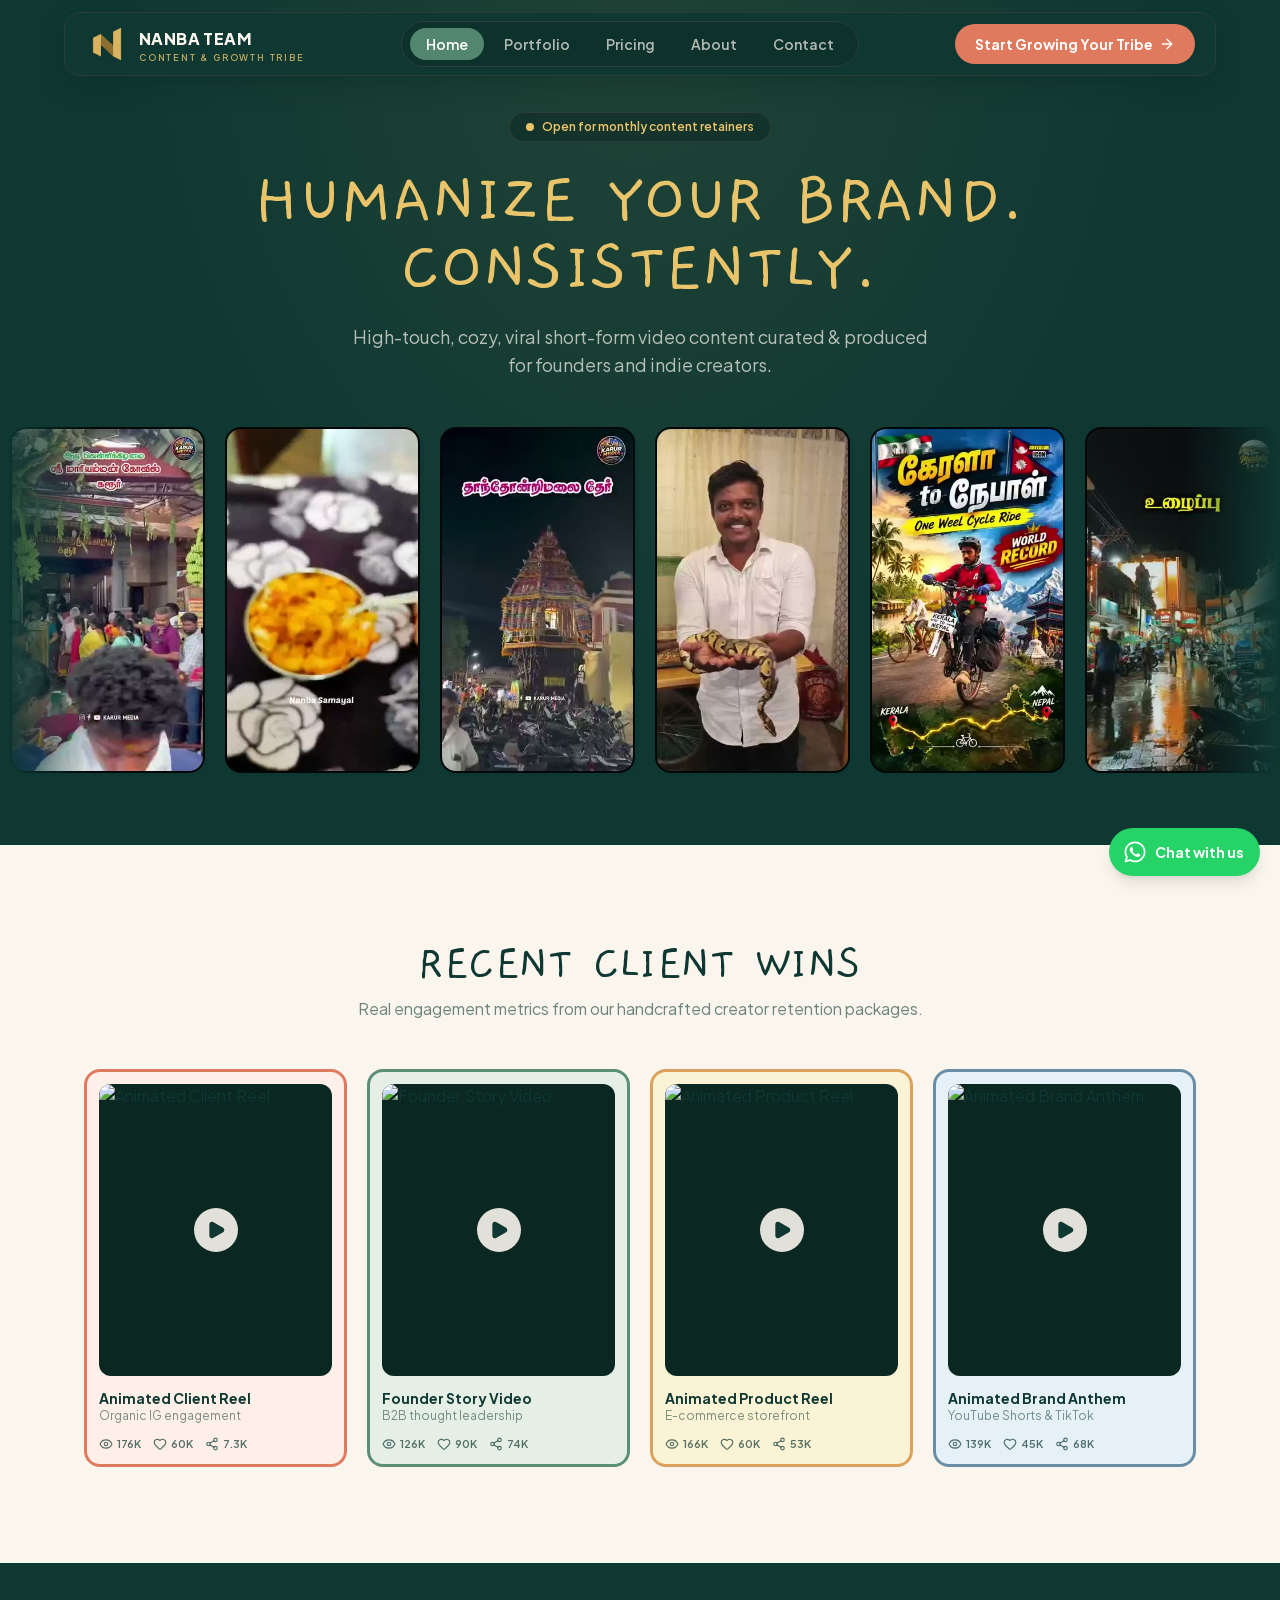
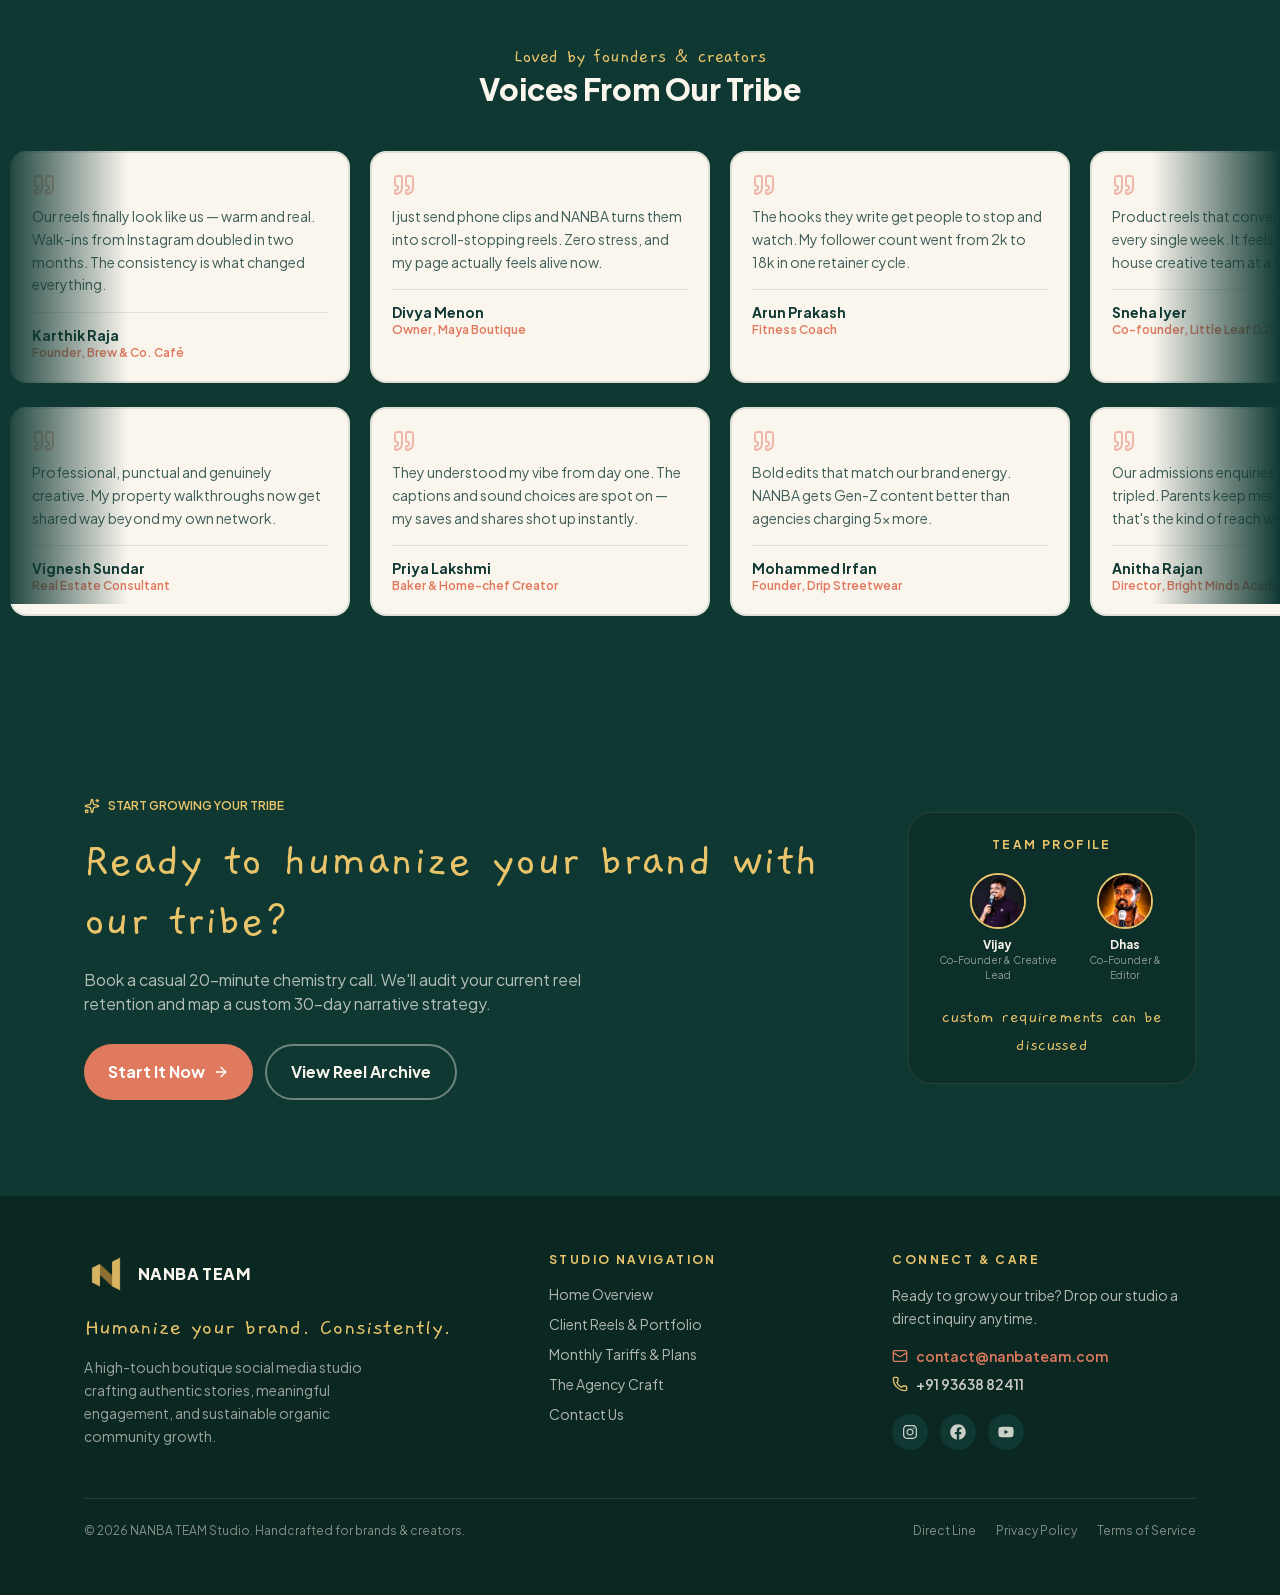
==== commit 1fffd0ab: "Deploy to GitHub Pages" ====
--- a/index.html
+++ b/index.html
@@ -1 +1 @@
-<!DOCTYPE html><html lang="en" class="gaegu_7c26d8f-module__zzpwxG__variable plus_jakarta_sans_e9451152-module__eMpaqG__variable h-full scroll-smooth antialiased overflow-x-clip"><head><meta charSet="utf-8"/><meta name="viewport" content="width=device-width, initial-scale=1"/><link rel="preload" href="/_next/static/media/02ab09f9d763c490-s.p.2z06xqu30airl.woff2" as="font" crossorigin="" type="font/woff2"/><link rel="preload" href="/_next/static/media/07f6361e5a7f80df-s.p.26av2_jsbqw2v.woff2" as="font" crossorigin="" type="font/woff2"/><link rel="preload" href="/_next/static/media/0889c66bad9b3c3b-s.p.3bu5-yd8kl91o.woff2" as="font" crossorigin="" type="font/woff2"/><link rel="preload" href="/_next/static/media/0be4ac5e39e9c602-s.p.1ew488432_xl1.woff2" as="font" crossorigin="" type="font/woff2"/><link rel="preload" href="/_next/static/media/0d9b096f9220bd2f-s.p.0mh0q1hdow45z.woff2" as="font" crossorigin="" type="font/woff2"/><link rel="preload" href="/_next/static/media/1ad3d68beda43b24-s.p.2brx1eskz0krx.woff2" as="font" crossorigin="" type="font/woff2"/><link rel="preload" href="/_next/static/media/1ee19894c821c06f-s.p.36zhr-3iyc0t_.woff2" as="font" crossorigin="" type="font/woff2"/><link rel="preload" href="/_next/static/media/202883325cd39b81-s.p.34hb9edh362c2.woff2" as="font" crossorigin="" type="font/woff2"/><link rel="preload" href="/_next/static/media/204f31b94d038ed8-s.p.2ocgn5f1t_rbs.woff2" as="font" crossorigin="" type="font/woff2"/><link rel="preload" href="/_next/static/media/20c699199e222389-s.p.2qbe9lbhqfc7x.woff2" as="font" crossorigin="" type="font/woff2"/><link rel="preload" href="/_next/static/media/21991a609c1e4f24-s.p.1x-bwd_pke8d1.woff2" as="font" crossorigin="" type="font/woff2"/><link rel="preload" href="/_next/static/media/2226ad673b3fc0f6-s.p.1l7dnuyk6zhsk.woff2" as="font" crossorigin="" type="font/woff2"/><link rel="preload" href="/_next/static/media/2348b8dc2aca3f08-s.p.18v5fvstyihp3.woff2" as="font" crossorigin="" type="font/woff2"/><link rel="preload" href="/_next/static/media/237cbc7a510357a4-s.p.1iu-ph6b7b-4t.woff2" as="font" crossorigin="" type="font/woff2"/><link rel="preload" href="/_next/static/media/2b2eb8324c5f676a-s.p.2213uwbx3dwca.woff2" as="font" crossorigin="" type="font/woff2"/><link rel="preload" href="/_next/static/media/2b9962b1a2496f46-s.p.17w4vje8-ipgt.woff2" as="font" crossorigin="" type="font/woff2"/><link rel="preload" href="/_next/static/media/31d5de0b6304925d-s.p.3h4ut7jubgzyn.woff2" as="font" crossorigin="" type="font/woff2"/><link rel="preload" href="/_next/static/media/388ed6884b939c78-s.p.39i7gisshnir0.woff2" as="font" crossorigin="" type="font/woff2"/><link rel="preload" href="/_next/static/media/39bf5d97aec1c546-s.p.06c_m0aisupbr.woff2" as="font" crossorigin="" type="font/woff2"/><link rel="preload" href="/_next/static/media/39cc94e2095c98c9-s.p.3ud9gf32vyxjr.woff2" as="font" crossorigin="" type="font/woff2"/><link rel="preload" href="/_next/static/media/3bafb67cb5db234f-s.p.0sein3sbia7yl.woff2" as="font" crossorigin="" type="font/woff2"/><link rel="preload" href="/_next/static/media/3fd9a1b1e379a4e3-s.p.2aq_x5zo8qukl.woff2" as="font" crossorigin="" type="font/woff2"/><link rel="preload" href="/_next/static/media/41756c35938a897b-s.p.3ij7sxvma5f83.woff2" as="font" crossorigin="" type="font/woff2"/><link rel="preload" href="/_next/static/media/44f842f7de634629-s.p.30w83po6pjqte.woff2" as="font" crossorigin="" type="font/woff2"/><link rel="preload" href="/_next/static/media/47696934a7570da2-s.p.1rtq36x7rz84k.woff2" as="font" crossorigin="" type="font/woff2"/><link rel="preload" href="/_next/static/media/4839acb9d141f772-s.p.3eb2uesbhz9fa.woff2" as="font" crossorigin="" type="font/woff2"/><link rel="preload" href="/_next/static/media/48a96dcb9690e60c-s.p.0c49pac54i1ry.woff2" as="font" crossorigin="" type="font/woff2"/><link rel="preload" href="/_next/static/media/4d2098fe38b52459-s.p.1-31cv4hlnr44.woff2" as="font" crossorigin="" type="font/woff2"/><link rel="preload" href="/_next/static/media/4edddecc9770748a-s.p.3b52kuw3s317p.woff2" as="font" crossorigin="" type="font/woff2"/><link rel="preload" href="/_next/static/media/4ef28ae728707c88-s.p.0hv5pa9fvdldx.woff2" as="font" crossorigin="" type="font/woff2"/><link rel="preload" href="/_next/static/media/510d904d59ba32cc-s.p.3wwjw6hl4fb2d.woff2" as="font" crossorigin="" type="font/woff2"/><link rel="preload" href="/_next/static/media/542b922a717396a8-s.p.00eqib7ed9sjx.woff2" as="font" crossorigin="" type="font/woff2"/><link rel="preload" href="/_next/static/media/54ff2b849676b7ad-s.p.0v1eac1x8dybe.woff2" as="font" crossorigin="" type="font/woff2"/><link rel="preload" href="/_next/static/media/551ad6335de14b6d-s.p.3axi0fmzhcr48.woff2" as="font" crossorigin="" type="font/woff2"/><link rel="preload" href="/_next/static/media/555f6c9779a6ea2f-s.p.008y3w7hox3jm.woff2" as="font" crossorigin="" type="font/woff2"/><link rel="preload" href="/_next/static/media/5e3de3e2d3980614-s.p.0q-k4db4rpss1.woff2" as="font" crossorigin="" type="font/woff2"/><link rel="preload" href="/_next/static/media/5fd7b71943441d3d-s.p.2bggcmk0jzdee.woff2" as="font" crossorigin="" type="font/woff2"/><link rel="preload" href="/_next/static/media/60e97c82bbf2656a-s.p.0ha4tyojtkydt.woff2" as="font" crossorigin="" type="font/woff2"/><link rel="preload" href="/_next/static/media/633700c5144cf57b-s.p.071i-7zxz9gi2.woff2" as="font" crossorigin="" type="font/woff2"/><link rel="preload" href="/_next/static/media/6859b2bc6353e7e0-s.p.2d4wovlvb57bc.woff2" as="font" crossorigin="" type="font/woff2"/><link rel="preload" href="/_next/static/media/70624fd140078077-s.p.23jkk6rr0_8fk.woff2" as="font" crossorigin="" type="font/woff2"/><link rel="preload" href="/_next/static/media/708ac5215e601874-s.p.1otlbanmpt5tq.woff2" as="font" crossorigin="" type="font/woff2"/><link rel="preload" href="/_next/static/media/740073afa6d6604a-s.p.1nbpk8-73d_oc.woff2" as="font" crossorigin="" type="font/woff2"/><link rel="preload" href="/_next/static/media/768b290376bb94a3-s.p.1oto7bq1wstw1.woff2" as="font" crossorigin="" type="font/woff2"/><link rel="preload" href="/_next/static/media/789ae921f9ad0c32-s.p.1hzfxwe0g_4r6.woff2" as="font" crossorigin="" type="font/woff2"/><link rel="preload" href="/_next/static/media/794e4d4a6de731ed-s.p.434e-nz-wzhqd.woff2" as="font" crossorigin="" type="font/woff2"/><link rel="preload" href="/_next/static/media/7a9067cce673902f-s.p.2vrfifoe5swj7.woff2" as="font" crossorigin="" type="font/woff2"/><link rel="preload" href="/_next/static/media/7a989262f8963453-s.p.3dgdp7v1qvdfw.woff2" as="font" crossorigin="" type="font/woff2"/><link rel="preload" href="/_next/static/media/7fd638b15ad3af69-s.p.2rtd4_em2kmrp.woff2" as="font" crossorigin="" type="font/woff2"/><link rel="preload" href="/_next/static/media/80acc2f9d1790aee-s.p.3p1t1rei93fh0.woff2" as="font" crossorigin="" type="font/woff2"/><link rel="preload" href="/_next/static/media/8a172900e148830b-s.p.2w3jr8on308z4.woff2" as="font" crossorigin="" type="font/woff2"/><link rel="preload" href="/_next/static/media/8a706fcd092647c2-s.p.3f42frf00l82t.woff2" as="font" crossorigin="" type="font/woff2"/><link rel="preload" href="/_next/static/media/8ac56e8155405d86-s.p.2bbg-70eaudbk.woff2" as="font" crossorigin="" type="font/woff2"/><link rel="preload" href="/_next/static/media/8dd9d9ccf770dc02-s.p.04cq_wu1aeppn.woff2" as="font" crossorigin="" type="font/woff2"/><link rel="preload" href="/_next/static/media/8f102ac0d216e63f-s.p.0c_kz8whdv8or.woff2" as="font" crossorigin="" type="font/woff2"/><link rel="preload" href="/_next/static/media/8f8866676db871eb-s.p.40j30xrne1tay.woff2" as="font" crossorigin="" type="font/woff2"/><link rel="preload" href="/_next/static/media/9001c6e9193bd339-s.p.08unp-5_f1nmc.woff2" as="font" crossorigin="" type="font/woff2"/><link rel="preload" href="/_next/static/media/90cc20c11ed8e383-s.p.0apishbt6ot2x.woff2" as="font" crossorigin="" type="font/woff2"/><link rel="preload" href="/_next/static/media/92a4078f473b310a-s.p.3fholbloho3ce.woff2" as="font" crossorigin="" type="font/woff2"/><link rel="preload" href="/_next/static/media/966bb41cb5a84927-s.p.099ncwluo1pwv.woff2" as="font" crossorigin="" type="font/woff2"/><link rel="preload" href="/_next/static/media/9a2b8e2c490f308b-s.p.1tz91wep1x4gt.woff2" as="font" crossorigin="" type="font/woff2"/><link rel="preload" href="/_next/static/media/a80e5595f83d8b55-s.p.141x3jy_o2s_c.woff2" as="font" crossorigin="" type="font/woff2"/><link rel="preload" href="/_next/static/media/a867e5c2eed94751-s.p.23t_b7b8id_jc.woff2" as="font" crossorigin="" type="font/woff2"/><link rel="preload" href="/_next/static/media/abb9471e6803e3b8-s.p.16wdtjxottyq5.woff2" as="font" crossorigin="" type="font/woff2"/><link rel="preload" href="/_next/static/media/ac24db6a9998d311-s.p.3k92o99w2r654.woff2" as="font" crossorigin="" type="font/woff2"/><link rel="preload" href="/_next/static/media/adcb0330ba1b733e-s.p.3e9hq8x9jcw5f.woff2" as="font" crossorigin="" type="font/woff2"/><link rel="preload" href="/_next/static/media/b16d1c0c05e32a60-s.p.3hmujwi2x_d30.woff2" as="font" crossorigin="" type="font/woff2"/><link rel="preload" href="/_next/static/media/b8e59591506d0376-s.p.3br1yix7oid_s.woff2" as="font" crossorigin="" type="font/woff2"/><link rel="preload" href="/_next/static/media/b9de63e0a9fe0cf2-s.p.0kjbuy1fntxbt.woff2" as="font" crossorigin="" type="font/woff2"/><link rel="preload" href="/_next/static/media/c0f41373200663e9-s.p.17cwfm6qvzrcp.woff2" as="font" crossorigin="" type="font/woff2"/><link rel="preload" href="/_next/static/media/c14643a64a206949-s.p.44vfzu3s8d0o-.woff2" as="font" crossorigin="" type="font/woff2"/><link rel="preload" href="/_next/static/media/c18b3b7a2b12e7e3-s.p.3mcuhpjyi5m-5.woff2" as="font" crossorigin="" type="font/woff2"/><link rel="preload" href="/_next/static/media/c3a2990550a35540-s.p.1jwaqtabaz-m1.woff2" as="font" crossorigin="" type="font/woff2"/><link rel="preload" href="/_next/static/media/c81cd2cb3833e14d-s.p.1a-mlleribx4n.woff2" as="font" crossorigin="" type="font/woff2"/><link rel="preload" href="/_next/static/media/c8913da47d88777c-s.p.2u7ia6dg59fw9.woff2" as="font" crossorigin="" type="font/woff2"/><link rel="preload" href="/_next/static/media/cb01828b1f2642c1-s.p.0er-mb7ckf2du.woff2" as="font" crossorigin="" type="font/woff2"/><link rel="preload" href="/_next/static/media/cd147e7610168de3-s.p.30ah9lebvhxwf.woff2" as="font" crossorigin="" type="font/woff2"/><link rel="preload" href="/_next/static/media/d409128fdf063a28-s.p.2nleos27rd6dz.woff2" as="font" crossorigin="" type="font/woff2"/><link rel="preload" href="/_next/static/media/d87a2a6770484bbb-s.p.44z_7ancu-y5w.woff2" as="font" crossorigin="" type="font/woff2"/><link rel="preload" href="/_next/static/media/d87fe24f77c16a44-s.p.2pxhm5vwfw62e.woff2" as="font" crossorigin="" type="font/woff2"/><link rel="preload" href="/_next/static/media/da58ab5d8c1bbfc4-s.p.30j5qaj7faer7.woff2" as="font" crossorigin="" type="font/woff2"/><link rel="preload" href="/_next/static/media/db7b7fd3abb88410-s.p.16kneh1k30jk1.woff2" as="font" crossorigin="" type="font/woff2"/><link rel="preload" href="/_next/static/media/e04cae570ef1238a-s.p.0rzafts9fhw6x.woff2" as="font" crossorigin="" type="font/woff2"/><link rel="preload" href="/_next/static/media/e1e2f928535adaaf-s.p.3gedjnv4zpaja.woff2" as="font" crossorigin="" type="font/woff2"/><link rel="preload" href="/_next/static/media/e2c8bcaf359549f0-s.p.40ou3re1-vfex.woff2" as="font" crossorigin="" type="font/woff2"/><link rel="preload" href="/_next/static/media/e6e2c050d15af498-s.p.3m5ws44fh70q_.woff2" as="font" crossorigin="" type="font/woff2"/><link rel="preload" href="/_next/static/media/ef928e3c69d1408e-s.p.1j8bi-_bymyuh.woff2" as="font" crossorigin="" type="font/woff2"/><link rel="preload" href="/_next/static/media/f4a375c7008cdc4c-s.p.2hn01u8byatk2.woff2" as="font" crossorigin="" type="font/woff2"/><link rel="preload" href="/_next/static/media/f757dc6152132153-s.p.1s9qu896-qyi0.woff2" as="font" crossorigin="" type="font/woff2"/><link rel="preload" href="/_next/static/media/fba5a26ea33df6a3-s.p.18rizl4rsrl42.woff2" as="font" crossorigin="" type="font/woff2"/><link rel="preload" href="/_next/static/media/ff517ff56ff3579f-s.p.3s8bii8asllhp.woff2" as="font" crossorigin="" type="font/woff2"/><link rel="preload" as="image" href="/logo.png"/><link rel="preload" as="image" href="/team/vijay-v2.jpg"/><link rel="preload" as="image" href="/team/dhas-v2.jpg"/><link rel="stylesheet" href="/_next/static/chunks/14yj1wxo8a4u_.css" data-precedence="next"/><link rel="stylesheet" href="/_next/static/chunks/3tbpycs7i3__p.css" data-precedence="next"/><link rel="preload" as="script" fetchPriority="low" href="/_next/static/chunks/3s6nzrbk-8mnv.js"/><script src="/_next/static/chunks/19mx3mg6lkumu.js" async=""></script><script src="/_next/static/chunks/3g4px251sg85e.js" async=""></script><script src="/_next/static/chunks/0tgjiok8t6d_n.js" async=""></script><script src="/_next/static/chunks/turbopack-2wgs7irzom57_.js" async=""></script><script src="/_next/static/chunks/0h2qsuyze9ds1.js" async=""></script><script src="/_next/static/chunks/3urocd201did3.js" async=""></script><script src="/_next/static/chunks/0pyc2b04r1ucd.js" async=""></script><script src="/_next/static/chunks/1_kdzz48cb5_0.js" async=""></script><script src="/_next/static/chunks/0q9wuhh0yv5ps.js" async=""></script><title>NANBA TEAM — Humanize Your Brand. Consistently.</title><meta name="description" content="A high-touch boutique social media studio crafting authentic short-form video content, reels and page management for founders, creators and indie brands."/><link rel="icon" href="/favicon.ico?favicon.1oj3ag_hqwmh9.ico" sizes="64x64" type="image/x-icon"/><link rel="icon" href="/icon.png?icon.25h7l8lnt34qs.png" sizes="512x512" type="image/png"/><meta name="next-size-adjust" content=""/><script src="/_next/static/chunks/0cz1d0mv5g_q7.js" noModule=""></script></head><body class="min-h-full flex flex-col overflow-x-hidden bg-brand-cream text-brand-teal font-sans selection:bg-brand-gold/40 pb-16 md:pb-0"><div hidden=""><!--$--><!--/$--></div><nav class="fixed top-0 inset-x-0 z-50 px-3 sm:px-4 pt-3"><div class="max-w-6xl mx-auto px-4 sm:px-5 h-14 md:h-16 flex items-center justify-center md:justify-between rounded-2xl bg-brand-teal border border-brand-border shadow-[0_10px_30px_-10px_rgba(10,39,34,0.6)]"><a class="flex items-center gap-2.5" href="/"><img alt="NANBA TEAM logo" width="44" height="44" decoding="async" data-nimg="1" class="w-10 h-10 md:w-11 md:h-11 object-contain drop-shadow" style="color:transparent" src="/logo.png"/><span class="leading-none"><span class="block text-brand-cream font-extrabold tracking-wide text-sm md:text-base">NANBA TEAM</span><span class="block text-brand-gold/80 text-[9px] font-semibold tracking-[0.2em] mt-0.5">CONTENT &amp; GROWTH TRIBE</span></span></a><div class="hidden md:flex items-center gap-1 bg-brand-dark/40 rounded-full px-2 py-1.5 border border-brand-border"><a class="px-4 py-1.5 rounded-full text-sm font-semibold transition-colors bg-brand-sage/90 text-white" href="/">Home</a><a class="px-4 py-1.5 rounded-full text-sm font-semibold transition-colors text-brand-cream/70 hover:text-brand-cream" href="/portfolio">Portfolio</a><a class="px-4 py-1.5 rounded-full text-sm font-semibold transition-colors text-brand-cream/70 hover:text-brand-cream" href="/pricing">Pricing</a><a class="px-4 py-1.5 rounded-full text-sm font-semibold transition-colors text-brand-cream/70 hover:text-brand-cream" href="/about">About</a><a class="px-4 py-1.5 rounded-full text-sm font-semibold transition-colors text-brand-cream/70 hover:text-brand-cream" href="/contact">Contact</a></div><a class="hidden md:inline-flex items-center gap-1.5 bg-brand-terracotta text-white text-sm font-bold px-4 lg:px-5 py-2.5 rounded-full hover:brightness-105 transition-all shadow-doodle-sm" href="/contact">Start Growing Your Tribe<svg xmlns="http://www.w3.org/2000/svg" width="24" height="24" viewBox="0 0 24 24" fill="none" stroke="currentColor" stroke-width="2" stroke-linecap="round" stroke-linejoin="round" class="lucide lucide-arrow-right w-4 h-4" aria-hidden="true"><path d="M5 12h14"></path><path d="m12 5 7 7-7 7"></path></svg></a></div></nav><main class="flex-1"><section class="relative bg-brand-teal text-brand-cream pt-24 md:pt-28 pb-16 overflow-hidden"><div class="absolute inset-0 bg-[radial-gradient(ellipse_at_top,_rgba(233,196,106,0.08),_transparent_60%)]"></div><div class="relative max-w-6xl mx-auto px-5 text-center"><span class="inline-flex items-center gap-2 text-xs font-semibold bg-brand-dark/50 border border-brand-border rounded-full px-4 py-1.5 text-brand-gold"><span class="w-2 h-2 rounded-full bg-brand-gold animate-pulse"></span>Open for monthly content retainers</span><h1 class="font-hand text-brand-gold leading-[0.95] mt-6 text-3xl sm:text-6xl md:text-7xl">HUMANIZE YOUR BRAND.<br/>CONSISTENTLY.</h1><p class="mt-5 text-brand-cream/70 max-w-xl mx-auto text-base md:text-lg">High-touch, cozy, viral short-form video content curated &amp; produced for founders and indie creators.</p></div><div class="relative mt-10"><div class="relative overflow-hidden"><div class="pointer-events-none absolute inset-y-0 left-0 w-10 sm:w-24 z-10 bg-gradient-to-r from-brand-teal to-transparent"></div><div class="pointer-events-none absolute inset-y-0 right-0 w-10 sm:w-24 z-10 bg-gradient-to-l from-brand-teal to-transparent"></div><div class="flex w-max py-2"><div class="flex animate-marquee" style="animation-duration:110s"><div class="shrink-0 px-2.5 w-[190px] sm:w-[215px]"><div class="relative w-full aspect-[9/16] rounded-2xl overflow-hidden border-2 border-brand-teal/15 shadow-doodle bg-black"><video src="/videos/reels/s1.mp4" poster="/videos/reels/s1.jpg" muted="" loop="" playsInline="" preload="none" class="absolute inset-0 w-full h-full object-cover pointer-events-none"></video></div></div><div class="shrink-0 px-2.5 w-[190px] sm:w-[215px]"><div class="relative w-full aspect-[9/16] rounded-2xl overflow-hidden border-2 border-brand-teal/15 shadow-doodle bg-black"><video src="/videos/reels/s2.mp4" poster="/videos/reels/s2.jpg" muted="" loop="" playsInline="" preload="none" class="absolute inset-0 w-full h-full object-cover pointer-events-none"></video></div></div><div class="shrink-0 px-2.5 w-[190px] sm:w-[215px]"><div class="relative w-full aspect-[9/16] rounded-2xl overflow-hidden border-2 border-brand-teal/15 shadow-doodle bg-black"><video src="/videos/reels/s3.mp4" poster="/videos/reels/s3.jpg" muted="" loop="" playsInline="" preload="none" class="absolute inset-0 w-full h-full object-cover pointer-events-none"></video></div></div><div class="shrink-0 px-2.5 w-[190px] sm:w-[215px]"><div class="relative w-full aspect-[9/16] rounded-2xl overflow-hidden border-2 border-brand-teal/15 shadow-doodle bg-black"><video src="/videos/reels/s4.mp4" poster="/videos/reels/s4.jpg" muted="" loop="" playsInline="" preload="none" class="absolute inset-0 w-full h-full object-cover pointer-events-none"></video></div></div><div class="shrink-0 px-2.5 w-[190px] sm:w-[215px]"><div class="relative w-full aspect-[9/16] rounded-2xl overflow-hidden border-2 border-brand-teal/15 shadow-doodle bg-black"><video src="/videos/reels/s5.mp4" poster="/videos/reels/s5.jpg" muted="" loop="" playsInline="" preload="none" class="absolute inset-0 w-full h-full object-cover pointer-events-none"></video></div></div><div class="shrink-0 px-2.5 w-[190px] sm:w-[215px]"><div class="relative w-full aspect-[9/16] rounded-2xl overflow-hidden border-2 border-brand-teal/15 shadow-doodle bg-black"><video src="/videos/reels/s6.mp4" poster="/videos/reels/s6.jpg" muted="" loop="" playsInline="" preload="none" class="absolute inset-0 w-full h-full object-cover pointer-events-none"></video></div></div><div class="shrink-0 px-2.5 w-[190px] sm:w-[215px]"><div class="relative w-full aspect-[9/16] rounded-2xl overflow-hidden border-2 border-brand-teal/15 shadow-doodle bg-black"><video src="/videos/reels/s7.mp4" poster="/videos/reels/s7.jpg" muted="" loop="" playsInline="" preload="none" class="absolute inset-0 w-full h-full object-cover pointer-events-none"></video></div></div><div class="shrink-0 px-2.5 w-[190px] sm:w-[215px]"><div class="relative w-full aspect-[9/16] rounded-2xl overflow-hidden border-2 border-brand-teal/15 shadow-doodle bg-black"><video src="/videos/reels/s8.mp4" poster="/videos/reels/s8.jpg" muted="" loop="" playsInline="" preload="none" class="absolute inset-0 w-full h-full object-cover pointer-events-none"></video></div></div><div class="shrink-0 px-2.5 w-[190px] sm:w-[215px]"><div class="relative w-full aspect-[9/16] rounded-2xl overflow-hidden border-2 border-brand-teal/15 shadow-doodle bg-black"><video src="/videos/reels/s9.mp4" poster="/videos/reels/s9.jpg" muted="" loop="" playsInline="" preload="none" class="absolute inset-0 w-full h-full object-cover pointer-events-none"></video></div></div><div class="shrink-0 px-2.5 w-[190px] sm:w-[215px]"><div class="relative w-full aspect-[9/16] rounded-2xl overflow-hidden border-2 border-brand-teal/15 shadow-doodle bg-black"><video src="/videos/reels/s10.mp4" poster="/videos/reels/s10.jpg" muted="" loop="" playsInline="" preload="none" class="absolute inset-0 w-full h-full object-cover pointer-events-none"></video></div></div><div class="shrink-0 px-2.5 w-[190px] sm:w-[215px]"><div class="relative w-full aspect-[9/16] rounded-2xl overflow-hidden border-2 border-brand-teal/15 shadow-doodle bg-black"><video src="/videos/reels/s11.mp4" poster="/videos/reels/s11.jpg" muted="" loop="" playsInline="" preload="none" class="absolute inset-0 w-full h-full object-cover pointer-events-none"></video></div></div><div class="shrink-0 px-2.5 w-[190px] sm:w-[215px]"><div class="relative w-full aspect-[9/16] rounded-2xl overflow-hidden border-2 border-brand-teal/15 shadow-doodle bg-black"><video src="/videos/reels/s12.mp4" poster="/videos/reels/s12.jpg" muted="" loop="" playsInline="" preload="none" class="absolute inset-0 w-full h-full object-cover pointer-events-none"></video></div></div><div class="shrink-0 px-2.5 w-[190px] sm:w-[215px]"><div class="relative w-full aspect-[9/16] rounded-2xl overflow-hidden border-2 border-brand-teal/15 shadow-doodle bg-black"><video src="/videos/reels/s1.mp4" poster="/videos/reels/s1.jpg" muted="" loop="" playsInline="" preload="none" class="absolute inset-0 w-full h-full object-cover pointer-events-none"></video></div></div><div class="shrink-0 px-2.5 w-[190px] sm:w-[215px]"><div class="relative w-full aspect-[9/16] rounded-2xl overflow-hidden border-2 border-brand-teal/15 shadow-doodle bg-black"><video src="/videos/reels/s2.mp4" poster="/videos/reels/s2.jpg" muted="" loop="" playsInline="" preload="none" class="absolute inset-0 w-full h-full object-cover pointer-events-none"></video></div></div><div class="shrink-0 px-2.5 w-[190px] sm:w-[215px]"><div class="relative w-full aspect-[9/16] rounded-2xl overflow-hidden border-2 border-brand-teal/15 shadow-doodle bg-black"><video src="/videos/reels/s3.mp4" poster="/videos/reels/s3.jpg" muted="" loop="" playsInline="" preload="none" class="absolute inset-0 w-full h-full object-cover pointer-events-none"></video></div></div><div class="shrink-0 px-2.5 w-[190px] sm:w-[215px]"><div class="relative w-full aspect-[9/16] rounded-2xl overflow-hidden border-2 border-brand-teal/15 shadow-doodle bg-black"><video src="/videos/reels/s4.mp4" poster="/videos/reels/s4.jpg" muted="" loop="" playsInline="" preload="none" class="absolute inset-0 w-full h-full object-cover pointer-events-none"></video></div></div><div class="shrink-0 px-2.5 w-[190px] sm:w-[215px]"><div class="relative w-full aspect-[9/16] rounded-2xl overflow-hidden border-2 border-brand-teal/15 shadow-doodle bg-black"><video src="/videos/reels/s5.mp4" poster="/videos/reels/s5.jpg" muted="" loop="" playsInline="" preload="none" class="absolute inset-0 w-full h-full object-cover pointer-events-none"></video></div></div><div class="shrink-0 px-2.5 w-[190px] sm:w-[215px]"><div class="relative w-full aspect-[9/16] rounded-2xl overflow-hidden border-2 border-brand-teal/15 shadow-doodle bg-black"><video src="/videos/reels/s6.mp4" poster="/videos/reels/s6.jpg" muted="" loop="" playsInline="" preload="none" class="absolute inset-0 w-full h-full object-cover pointer-events-none"></video></div></div><div class="shrink-0 px-2.5 w-[190px] sm:w-[215px]"><div class="relative w-full aspect-[9/16] rounded-2xl overflow-hidden border-2 border-brand-teal/15 shadow-doodle bg-black"><video src="/videos/reels/s7.mp4" poster="/videos/reels/s7.jpg" muted="" loop="" playsInline="" preload="none" class="absolute inset-0 w-full h-full object-cover pointer-events-none"></video></div></div><div class="shrink-0 px-2.5 w-[190px] sm:w-[215px]"><div class="relative w-full aspect-[9/16] rounded-2xl overflow-hidden border-2 border-brand-teal/15 shadow-doodle bg-black"><video src="/videos/reels/s8.mp4" poster="/videos/reels/s8.jpg" muted="" loop="" playsInline="" preload="none" class="absolute inset-0 w-full h-full object-cover pointer-events-none"></video></div></div><div class="shrink-0 px-2.5 w-[190px] sm:w-[215px]"><div class="relative w-full aspect-[9/16] rounded-2xl overflow-hidden border-2 border-brand-teal/15 shadow-doodle bg-black"><video src="/videos/reels/s9.mp4" poster="/videos/reels/s9.jpg" muted="" loop="" playsInline="" preload="none" class="absolute inset-0 w-full h-full object-cover pointer-events-none"></video></div></div><div class="shrink-0 px-2.5 w-[190px] sm:w-[215px]"><div class="relative w-full aspect-[9/16] rounded-2xl overflow-hidden border-2 border-brand-teal/15 shadow-doodle bg-black"><video src="/videos/reels/s10.mp4" poster="/videos/reels/s10.jpg" muted="" loop="" playsInline="" preload="none" class="absolute inset-0 w-full h-full object-cover pointer-events-none"></video></div></div><div class="shrink-0 px-2.5 w-[190px] sm:w-[215px]"><div class="relative w-full aspect-[9/16] rounded-2xl overflow-hidden border-2 border-brand-teal/15 shadow-doodle bg-black"><video src="/videos/reels/s11.mp4" poster="/videos/reels/s11.jpg" muted="" loop="" playsInline="" preload="none" class="absolute inset-0 w-full h-full object-cover pointer-events-none"></video></div></div><div class="shrink-0 px-2.5 w-[190px] sm:w-[215px]"><div class="relative w-full aspect-[9/16] rounded-2xl overflow-hidden border-2 border-brand-teal/15 shadow-doodle bg-black"><video src="/videos/reels/s12.mp4" poster="/videos/reels/s12.jpg" muted="" loop="" playsInline="" preload="none" class="absolute inset-0 w-full h-full object-cover pointer-events-none"></video></div></div></div></div></div></div></section><section class="bg-brand-cream py-16 md:py-24"><div class="max-w-6xl mx-auto px-5"><div class="text-center mb-12"><h2 class="font-hand text-brand-teal text-3xl sm:text-4xl md:text-5xl">RECENT CLIENT WINS</h2><p class="text-brand-teal/60 mt-2 max-w-xl mx-auto">Real engagement metrics from our handcrafted creator retention packages.</p></div></div><div class="hidden md:grid max-w-6xl mx-auto px-5 gap-5 md:grid-cols-2 lg:grid-cols-4"><div class="flex"><div class="w-full bg-brand-peach frame-pink p-3 rounded-2xl"><div class="relative rounded-xl overflow-hidden aspect-[4/5] bg-brand-dark mb-3"><img src="https://images.unsplash.com/photo-1600880292089-90a7e086ee0c?q=80&amp;w=400&amp;auto=format&amp;fit=crop" alt="Animated Client Reel" loading="lazy" decoding="async" class="absolute inset-0 w-full h-full object-cover"/><div class="absolute inset-0 flex items-center justify-center"><span class="w-11 h-11 rounded-full bg-brand-cream/90 flex items-center justify-center text-brand-teal"><svg xmlns="http://www.w3.org/2000/svg" width="24" height="24" viewBox="0 0 24 24" fill="currentColor" stroke="currentColor" stroke-width="2" stroke-linecap="round" stroke-linejoin="round" class="lucide lucide-play w-5 h-5" aria-hidden="true"><path d="M5 5a2 2 0 0 1 3.008-1.728l11.997 6.998a2 2 0 0 1 .003 3.458l-12 7A2 2 0 0 1 5 19z"></path></svg></span></div></div><h3 class="font-bold text-brand-teal text-sm">Animated Client Reel</h3><p class="text-brand-teal/55 text-xs mb-3">Organic IG engagement</p><div class="flex items-center gap-3 text-[11px] font-semibold text-brand-teal/70"><span class="inline-flex items-center gap-1"><svg xmlns="http://www.w3.org/2000/svg" width="24" height="24" viewBox="0 0 24 24" fill="none" stroke="currentColor" stroke-width="2" stroke-linecap="round" stroke-linejoin="round" class="lucide lucide-eye w-3.5 h-3.5" aria-hidden="true"><path d="M2.062 12.348a1 1 0 0 1 0-.696 10.75 10.75 0 0 1 19.876 0 1 1 0 0 1 0 .696 10.75 10.75 0 0 1-19.876 0"></path><circle cx="12" cy="12" r="3"></circle></svg> <!-- -->176K</span><span class="inline-flex items-center gap-1"><svg xmlns="http://www.w3.org/2000/svg" width="24" height="24" viewBox="0 0 24 24" fill="none" stroke="currentColor" stroke-width="2" stroke-linecap="round" stroke-linejoin="round" class="lucide lucide-heart w-3.5 h-3.5" aria-hidden="true"><path d="M2 9.5a5.5 5.5 0 0 1 9.591-3.676.56.56 0 0 0 .818 0A5.49 5.49 0 0 1 22 9.5c0 2.29-1.5 4-3 5.5l-5.492 5.313a2 2 0 0 1-3 .019L5 15c-1.5-1.5-3-3.2-3-5.5"></path></svg> <!-- -->60K</span><span class="inline-flex items-center gap-1"><svg xmlns="http://www.w3.org/2000/svg" width="24" height="24" viewBox="0 0 24 24" fill="none" stroke="currentColor" stroke-width="2" stroke-linecap="round" stroke-linejoin="round" class="lucide lucide-share-2 w-3.5 h-3.5" aria-hidden="true"><circle cx="18" cy="5" r="3"></circle><circle cx="6" cy="12" r="3"></circle><circle cx="18" cy="19" r="3"></circle><line x1="8.59" x2="15.42" y1="13.51" y2="17.49"></line><line x1="15.41" x2="8.59" y1="6.51" y2="10.49"></line></svg> <!-- -->7.3K</span></div></div></div><div class="flex"><div class="w-full bg-brand-matcha frame-green p-3 rounded-2xl"><div class="relative rounded-xl overflow-hidden aspect-[4/5] bg-brand-dark mb-3"><img src="https://images.unsplash.com/photo-1573497019940-1c28c88b4f3e?q=80&amp;w=400&amp;auto=format&amp;fit=crop" alt="Founder Story Video" loading="lazy" decoding="async" class="absolute inset-0 w-full h-full object-cover"/><div class="absolute inset-0 flex items-center justify-center"><span class="w-11 h-11 rounded-full bg-brand-cream/90 flex items-center justify-center text-brand-teal"><svg xmlns="http://www.w3.org/2000/svg" width="24" height="24" viewBox="0 0 24 24" fill="currentColor" stroke="currentColor" stroke-width="2" stroke-linecap="round" stroke-linejoin="round" class="lucide lucide-play w-5 h-5" aria-hidden="true"><path d="M5 5a2 2 0 0 1 3.008-1.728l11.997 6.998a2 2 0 0 1 .003 3.458l-12 7A2 2 0 0 1 5 19z"></path></svg></span></div></div><h3 class="font-bold text-brand-teal text-sm">Founder Story Video</h3><p class="text-brand-teal/55 text-xs mb-3">B2B thought leadership</p><div class="flex items-center gap-3 text-[11px] font-semibold text-brand-teal/70"><span class="inline-flex items-center gap-1"><svg xmlns="http://www.w3.org/2000/svg" width="24" height="24" viewBox="0 0 24 24" fill="none" stroke="currentColor" stroke-width="2" stroke-linecap="round" stroke-linejoin="round" class="lucide lucide-eye w-3.5 h-3.5" aria-hidden="true"><path d="M2.062 12.348a1 1 0 0 1 0-.696 10.75 10.75 0 0 1 19.876 0 1 1 0 0 1 0 .696 10.75 10.75 0 0 1-19.876 0"></path><circle cx="12" cy="12" r="3"></circle></svg> <!-- -->126K</span><span class="inline-flex items-center gap-1"><svg xmlns="http://www.w3.org/2000/svg" width="24" height="24" viewBox="0 0 24 24" fill="none" stroke="currentColor" stroke-width="2" stroke-linecap="round" stroke-linejoin="round" class="lucide lucide-heart w-3.5 h-3.5" aria-hidden="true"><path d="M2 9.5a5.5 5.5 0 0 1 9.591-3.676.56.56 0 0 0 .818 0A5.49 5.49 0 0 1 22 9.5c0 2.29-1.5 4-3 5.5l-5.492 5.313a2 2 0 0 1-3 .019L5 15c-1.5-1.5-3-3.2-3-5.5"></path></svg> <!-- -->90K</span><span class="inline-flex items-center gap-1"><svg xmlns="http://www.w3.org/2000/svg" width="24" height="24" viewBox="0 0 24 24" fill="none" stroke="currentColor" stroke-width="2" stroke-linecap="round" stroke-linejoin="round" class="lucide lucide-share-2 w-3.5 h-3.5" aria-hidden="true"><circle cx="18" cy="5" r="3"></circle><circle cx="6" cy="12" r="3"></circle><circle cx="18" cy="19" r="3"></circle><line x1="8.59" x2="15.42" y1="13.51" y2="17.49"></line><line x1="15.41" x2="8.59" y1="6.51" y2="10.49"></line></svg> <!-- -->74K</span></div></div></div><div class="flex"><div class="w-full bg-brand-yellow frame-yellow p-3 rounded-2xl"><div class="relative rounded-xl overflow-hidden aspect-[4/5] bg-brand-dark mb-3"><img src="https://images.unsplash.com/photo-1556740738-b6a63e27c4df?q=80&amp;w=400&amp;auto=format&amp;fit=crop" alt="Animated Product Reel" loading="lazy" decoding="async" class="absolute inset-0 w-full h-full object-cover"/><div class="absolute inset-0 flex items-center justify-center"><span class="w-11 h-11 rounded-full bg-brand-cream/90 flex items-center justify-center text-brand-teal"><svg xmlns="http://www.w3.org/2000/svg" width="24" height="24" viewBox="0 0 24 24" fill="currentColor" stroke="currentColor" stroke-width="2" stroke-linecap="round" stroke-linejoin="round" class="lucide lucide-play w-5 h-5" aria-hidden="true"><path d="M5 5a2 2 0 0 1 3.008-1.728l11.997 6.998a2 2 0 0 1 .003 3.458l-12 7A2 2 0 0 1 5 19z"></path></svg></span></div></div><h3 class="font-bold text-brand-teal text-sm">Animated Product Reel</h3><p class="text-brand-teal/55 text-xs mb-3">E-commerce storefront</p><div class="flex items-center gap-3 text-[11px] font-semibold text-brand-teal/70"><span class="inline-flex items-center gap-1"><svg xmlns="http://www.w3.org/2000/svg" width="24" height="24" viewBox="0 0 24 24" fill="none" stroke="currentColor" stroke-width="2" stroke-linecap="round" stroke-linejoin="round" class="lucide lucide-eye w-3.5 h-3.5" aria-hidden="true"><path d="M2.062 12.348a1 1 0 0 1 0-.696 10.75 10.75 0 0 1 19.876 0 1 1 0 0 1 0 .696 10.75 10.75 0 0 1-19.876 0"></path><circle cx="12" cy="12" r="3"></circle></svg> <!-- -->166K</span><span class="inline-flex items-center gap-1"><svg xmlns="http://www.w3.org/2000/svg" width="24" height="24" viewBox="0 0 24 24" fill="none" stroke="currentColor" stroke-width="2" stroke-linecap="round" stroke-linejoin="round" class="lucide lucide-heart w-3.5 h-3.5" aria-hidden="true"><path d="M2 9.5a5.5 5.5 0 0 1 9.591-3.676.56.56 0 0 0 .818 0A5.49 5.49 0 0 1 22 9.5c0 2.29-1.5 4-3 5.5l-5.492 5.313a2 2 0 0 1-3 .019L5 15c-1.5-1.5-3-3.2-3-5.5"></path></svg> <!-- -->60K</span><span class="inline-flex items-center gap-1"><svg xmlns="http://www.w3.org/2000/svg" width="24" height="24" viewBox="0 0 24 24" fill="none" stroke="currentColor" stroke-width="2" stroke-linecap="round" stroke-linejoin="round" class="lucide lucide-share-2 w-3.5 h-3.5" aria-hidden="true"><circle cx="18" cy="5" r="3"></circle><circle cx="6" cy="12" r="3"></circle><circle cx="18" cy="19" r="3"></circle><line x1="8.59" x2="15.42" y1="13.51" y2="17.49"></line><line x1="15.41" x2="8.59" y1="6.51" y2="10.49"></line></svg> <!-- -->53K</span></div></div></div><div class="flex"><div class="w-full bg-brand-blue frame-blue p-3 rounded-2xl"><div class="relative rounded-xl overflow-hidden aspect-[4/5] bg-brand-dark mb-3"><img src="https://images.unsplash.com/photo-1533750349088-cd871a92f312?q=80&amp;w=400&amp;auto=format&amp;fit=crop" alt="Animated Brand Anthem" loading="lazy" decoding="async" class="absolute inset-0 w-full h-full object-cover"/><div class="absolute inset-0 flex items-center justify-center"><span class="w-11 h-11 rounded-full bg-brand-cream/90 flex items-center justify-center text-brand-teal"><svg xmlns="http://www.w3.org/2000/svg" width="24" height="24" viewBox="0 0 24 24" fill="currentColor" stroke="currentColor" stroke-width="2" stroke-linecap="round" stroke-linejoin="round" class="lucide lucide-play w-5 h-5" aria-hidden="true"><path d="M5 5a2 2 0 0 1 3.008-1.728l11.997 6.998a2 2 0 0 1 .003 3.458l-12 7A2 2 0 0 1 5 19z"></path></svg></span></div></div><h3 class="font-bold text-brand-teal text-sm">Animated Brand Anthem</h3><p class="text-brand-teal/55 text-xs mb-3">YouTube Shorts &amp; TikTok</p><div class="flex items-center gap-3 text-[11px] font-semibold text-brand-teal/70"><span class="inline-flex items-center gap-1"><svg xmlns="http://www.w3.org/2000/svg" width="24" height="24" viewBox="0 0 24 24" fill="none" stroke="currentColor" stroke-width="2" stroke-linecap="round" stroke-linejoin="round" class="lucide lucide-eye w-3.5 h-3.5" aria-hidden="true"><path d="M2.062 12.348a1 1 0 0 1 0-.696 10.75 10.75 0 0 1 19.876 0 1 1 0 0 1 0 .696 10.75 10.75 0 0 1-19.876 0"></path><circle cx="12" cy="12" r="3"></circle></svg> <!-- -->139K</span><span class="inline-flex items-center gap-1"><svg xmlns="http://www.w3.org/2000/svg" width="24" height="24" viewBox="0 0 24 24" fill="none" stroke="currentColor" stroke-width="2" stroke-linecap="round" stroke-linejoin="round" class="lucide lucide-heart w-3.5 h-3.5" aria-hidden="true"><path d="M2 9.5a5.5 5.5 0 0 1 9.591-3.676.56.56 0 0 0 .818 0A5.49 5.49 0 0 1 22 9.5c0 2.29-1.5 4-3 5.5l-5.492 5.313a2 2 0 0 1-3 .019L5 15c-1.5-1.5-3-3.2-3-5.5"></path></svg> <!-- -->45K</span><span class="inline-flex items-center gap-1"><svg xmlns="http://www.w3.org/2000/svg" width="24" height="24" viewBox="0 0 24 24" fill="none" stroke="currentColor" stroke-width="2" stroke-linecap="round" stroke-linejoin="round" class="lucide lucide-share-2 w-3.5 h-3.5" aria-hidden="true"><circle cx="18" cy="5" r="3"></circle><circle cx="6" cy="12" r="3"></circle><circle cx="18" cy="19" r="3"></circle><line x1="8.59" x2="15.42" y1="13.51" y2="17.49"></line><line x1="15.41" x2="8.59" y1="6.51" y2="10.49"></line></svg> <!-- -->68K</span></div></div></div></div><div class="relative marquee-pause overflow-hidden md:hidden"><div class="pointer-events-none absolute inset-y-0 left-0 w-10 sm:w-24 z-10 bg-gradient-to-r from-brand-cream to-transparent"></div><div class="pointer-events-none absolute inset-y-0 right-0 w-10 sm:w-24 z-10 bg-gradient-to-l from-brand-cream to-transparent"></div><div class="flex w-max items-stretch py-2"><div class="flex items-stretch animate-marquee"><div class="shrink-0 px-2.5 flex w-60"><div class="w-full bg-brand-peach frame-pink p-3 rounded-2xl"><div class="relative rounded-xl overflow-hidden aspect-[4/5] bg-brand-dark mb-3"><img src="https://images.unsplash.com/photo-1600880292089-90a7e086ee0c?q=80&amp;w=400&amp;auto=format&amp;fit=crop" alt="Animated Client Reel" loading="lazy" decoding="async" class="absolute inset-0 w-full h-full object-cover"/><div class="absolute inset-0 flex items-center justify-center"><span class="w-11 h-11 rounded-full bg-brand-cream/90 flex items-center justify-center text-brand-teal"><svg xmlns="http://www.w3.org/2000/svg" width="24" height="24" viewBox="0 0 24 24" fill="currentColor" stroke="currentColor" stroke-width="2" stroke-linecap="round" stroke-linejoin="round" class="lucide lucide-play w-5 h-5" aria-hidden="true"><path d="M5 5a2 2 0 0 1 3.008-1.728l11.997 6.998a2 2 0 0 1 .003 3.458l-12 7A2 2 0 0 1 5 19z"></path></svg></span></div></div><h3 class="font-bold text-brand-teal text-sm">Animated Client Reel</h3><p class="text-brand-teal/55 text-xs mb-3">Organic IG engagement</p><div class="flex items-center gap-3 text-[11px] font-semibold text-brand-teal/70"><span class="inline-flex items-center gap-1"><svg xmlns="http://www.w3.org/2000/svg" width="24" height="24" viewBox="0 0 24 24" fill="none" stroke="currentColor" stroke-width="2" stroke-linecap="round" stroke-linejoin="round" class="lucide lucide-eye w-3.5 h-3.5" aria-hidden="true"><path d="M2.062 12.348a1 1 0 0 1 0-.696 10.75 10.75 0 0 1 19.876 0 1 1 0 0 1 0 .696 10.75 10.75 0 0 1-19.876 0"></path><circle cx="12" cy="12" r="3"></circle></svg> <!-- -->176K</span><span class="inline-flex items-center gap-1"><svg xmlns="http://www.w3.org/2000/svg" width="24" height="24" viewBox="0 0 24 24" fill="none" stroke="currentColor" stroke-width="2" stroke-linecap="round" stroke-linejoin="round" class="lucide lucide-heart w-3.5 h-3.5" aria-hidden="true"><path d="M2 9.5a5.5 5.5 0 0 1 9.591-3.676.56.56 0 0 0 .818 0A5.49 5.49 0 0 1 22 9.5c0 2.29-1.5 4-3 5.5l-5.492 5.313a2 2 0 0 1-3 .019L5 15c-1.5-1.5-3-3.2-3-5.5"></path></svg> <!-- -->60K</span><span class="inline-flex items-center gap-1"><svg xmlns="http://www.w3.org/2000/svg" width="24" height="24" viewBox="0 0 24 24" fill="none" stroke="currentColor" stroke-width="2" stroke-linecap="round" stroke-linejoin="round" class="lucide lucide-share-2 w-3.5 h-3.5" aria-hidden="true"><circle cx="18" cy="5" r="3"></circle><circle cx="6" cy="12" r="3"></circle><circle cx="18" cy="19" r="3"></circle><line x1="8.59" x2="15.42" y1="13.51" y2="17.49"></line><line x1="15.41" x2="8.59" y1="6.51" y2="10.49"></line></svg> <!-- -->7.3K</span></div></div></div><div class="shrink-0 px-2.5 flex w-60"><div class="w-full bg-brand-matcha frame-green p-3 rounded-2xl"><div class="relative rounded-xl overflow-hidden aspect-[4/5] bg-brand-dark mb-3"><img src="https://images.unsplash.com/photo-1573497019940-1c28c88b4f3e?q=80&amp;w=400&amp;auto=format&amp;fit=crop" alt="Founder Story Video" loading="lazy" decoding="async" class="absolute inset-0 w-full h-full object-cover"/><div class="absolute inset-0 flex items-center justify-center"><span class="w-11 h-11 rounded-full bg-brand-cream/90 flex items-center justify-center text-brand-teal"><svg xmlns="http://www.w3.org/2000/svg" width="24" height="24" viewBox="0 0 24 24" fill="currentColor" stroke="currentColor" stroke-width="2" stroke-linecap="round" stroke-linejoin="round" class="lucide lucide-play w-5 h-5" aria-hidden="true"><path d="M5 5a2 2 0 0 1 3.008-1.728l11.997 6.998a2 2 0 0 1 .003 3.458l-12 7A2 2 0 0 1 5 19z"></path></svg></span></div></div><h3 class="font-bold text-brand-teal text-sm">Founder Story Video</h3><p class="text-brand-teal/55 text-xs mb-3">B2B thought leadership</p><div class="flex items-center gap-3 text-[11px] font-semibold text-brand-teal/70"><span class="inline-flex items-center gap-1"><svg xmlns="http://www.w3.org/2000/svg" width="24" height="24" viewBox="0 0 24 24" fill="none" stroke="currentColor" stroke-width="2" stroke-linecap="round" stroke-linejoin="round" class="lucide lucide-eye w-3.5 h-3.5" aria-hidden="true"><path d="M2.062 12.348a1 1 0 0 1 0-.696 10.75 10.75 0 0 1 19.876 0 1 1 0 0 1 0 .696 10.75 10.75 0 0 1-19.876 0"></path><circle cx="12" cy="12" r="3"></circle></svg> <!-- -->126K</span><span class="inline-flex items-center gap-1"><svg xmlns="http://www.w3.org/2000/svg" width="24" height="24" viewBox="0 0 24 24" fill="none" stroke="currentColor" stroke-width="2" stroke-linecap="round" stroke-linejoin="round" class="lucide lucide-heart w-3.5 h-3.5" aria-hidden="true"><path d="M2 9.5a5.5 5.5 0 0 1 9.591-3.676.56.56 0 0 0 .818 0A5.49 5.49 0 0 1 22 9.5c0 2.29-1.5 4-3 5.5l-5.492 5.313a2 2 0 0 1-3 .019L5 15c-1.5-1.5-3-3.2-3-5.5"></path></svg> <!-- -->90K</span><span class="inline-flex items-center gap-1"><svg xmlns="http://www.w3.org/2000/svg" width="24" height="24" viewBox="0 0 24 24" fill="none" stroke="currentColor" stroke-width="2" stroke-linecap="round" stroke-linejoin="round" class="lucide lucide-share-2 w-3.5 h-3.5" aria-hidden="true"><circle cx="18" cy="5" r="3"></circle><circle cx="6" cy="12" r="3"></circle><circle cx="18" cy="19" r="3"></circle><line x1="8.59" x2="15.42" y1="13.51" y2="17.49"></line><line x1="15.41" x2="8.59" y1="6.51" y2="10.49"></line></svg> <!-- -->74K</span></div></div></div><div class="shrink-0 px-2.5 flex w-60"><div class="w-full bg-brand-yellow frame-yellow p-3 rounded-2xl"><div class="relative rounded-xl overflow-hidden aspect-[4/5] bg-brand-dark mb-3"><img src="https://images.unsplash.com/photo-1556740738-b6a63e27c4df?q=80&amp;w=400&amp;auto=format&amp;fit=crop" alt="Animated Product Reel" loading="lazy" decoding="async" class="absolute inset-0 w-full h-full object-cover"/><div class="absolute inset-0 flex items-center justify-center"><span class="w-11 h-11 rounded-full bg-brand-cream/90 flex items-center justify-center text-brand-teal"><svg xmlns="http://www.w3.org/2000/svg" width="24" height="24" viewBox="0 0 24 24" fill="currentColor" stroke="currentColor" stroke-width="2" stroke-linecap="round" stroke-linejoin="round" class="lucide lucide-play w-5 h-5" aria-hidden="true"><path d="M5 5a2 2 0 0 1 3.008-1.728l11.997 6.998a2 2 0 0 1 .003 3.458l-12 7A2 2 0 0 1 5 19z"></path></svg></span></div></div><h3 class="font-bold text-brand-teal text-sm">Animated Product Reel</h3><p class="text-brand-teal/55 text-xs mb-3">E-commerce storefront</p><div class="flex items-center gap-3 text-[11px] font-semibold text-brand-teal/70"><span class="inline-flex items-center gap-1"><svg xmlns="http://www.w3.org/2000/svg" width="24" height="24" viewBox="0 0 24 24" fill="none" stroke="currentColor" stroke-width="2" stroke-linecap="round" stroke-linejoin="round" class="lucide lucide-eye w-3.5 h-3.5" aria-hidden="true"><path d="M2.062 12.348a1 1 0 0 1 0-.696 10.75 10.75 0 0 1 19.876 0 1 1 0 0 1 0 .696 10.75 10.75 0 0 1-19.876 0"></path><circle cx="12" cy="12" r="3"></circle></svg> <!-- -->166K</span><span class="inline-flex items-center gap-1"><svg xmlns="http://www.w3.org/2000/svg" width="24" height="24" viewBox="0 0 24 24" fill="none" stroke="currentColor" stroke-width="2" stroke-linecap="round" stroke-linejoin="round" class="lucide lucide-heart w-3.5 h-3.5" aria-hidden="true"><path d="M2 9.5a5.5 5.5 0 0 1 9.591-3.676.56.56 0 0 0 .818 0A5.49 5.49 0 0 1 22 9.5c0 2.29-1.5 4-3 5.5l-5.492 5.313a2 2 0 0 1-3 .019L5 15c-1.5-1.5-3-3.2-3-5.5"></path></svg> <!-- -->60K</span><span class="inline-flex items-center gap-1"><svg xmlns="http://www.w3.org/2000/svg" width="24" height="24" viewBox="0 0 24 24" fill="none" stroke="currentColor" stroke-width="2" stroke-linecap="round" stroke-linejoin="round" class="lucide lucide-share-2 w-3.5 h-3.5" aria-hidden="true"><circle cx="18" cy="5" r="3"></circle><circle cx="6" cy="12" r="3"></circle><circle cx="18" cy="19" r="3"></circle><line x1="8.59" x2="15.42" y1="13.51" y2="17.49"></line><line x1="15.41" x2="8.59" y1="6.51" y2="10.49"></line></svg> <!-- -->53K</span></div></div></div><div class="shrink-0 px-2.5 flex w-60"><div class="w-full bg-brand-blue frame-blue p-3 rounded-2xl"><div class="relative rounded-xl overflow-hidden aspect-[4/5] bg-brand-dark mb-3"><img src="https://images.unsplash.com/photo-1533750349088-cd871a92f312?q=80&amp;w=400&amp;auto=format&amp;fit=crop" alt="Animated Brand Anthem" loading="lazy" decoding="async" class="absolute inset-0 w-full h-full object-cover"/><div class="absolute inset-0 flex items-center justify-center"><span class="w-11 h-11 rounded-full bg-brand-cream/90 flex items-center justify-center text-brand-teal"><svg xmlns="http://www.w3.org/2000/svg" width="24" height="24" viewBox="0 0 24 24" fill="currentColor" stroke="currentColor" stroke-width="2" stroke-linecap="round" stroke-linejoin="round" class="lucide lucide-play w-5 h-5" aria-hidden="true"><path d="M5 5a2 2 0 0 1 3.008-1.728l11.997 6.998a2 2 0 0 1 .003 3.458l-12 7A2 2 0 0 1 5 19z"></path></svg></span></div></div><h3 class="font-bold text-brand-teal text-sm">Animated Brand Anthem</h3><p class="text-brand-teal/55 text-xs mb-3">YouTube Shorts &amp; TikTok</p><div class="flex items-center gap-3 text-[11px] font-semibold text-brand-teal/70"><span class="inline-flex items-center gap-1"><svg xmlns="http://www.w3.org/2000/svg" width="24" height="24" viewBox="0 0 24 24" fill="none" stroke="currentColor" stroke-width="2" stroke-linecap="round" stroke-linejoin="round" class="lucide lucide-eye w-3.5 h-3.5" aria-hidden="true"><path d="M2.062 12.348a1 1 0 0 1 0-.696 10.75 10.75 0 0 1 19.876 0 1 1 0 0 1 0 .696 10.75 10.75 0 0 1-19.876 0"></path><circle cx="12" cy="12" r="3"></circle></svg> <!-- -->139K</span><span class="inline-flex items-center gap-1"><svg xmlns="http://www.w3.org/2000/svg" width="24" height="24" viewBox="0 0 24 24" fill="none" stroke="currentColor" stroke-width="2" stroke-linecap="round" stroke-linejoin="round" class="lucide lucide-heart w-3.5 h-3.5" aria-hidden="true"><path d="M2 9.5a5.5 5.5 0 0 1 9.591-3.676.56.56 0 0 0 .818 0A5.49 5.49 0 0 1 22 9.5c0 2.29-1.5 4-3 5.5l-5.492 5.313a2 2 0 0 1-3 .019L5 15c-1.5-1.5-3-3.2-3-5.5"></path></svg> <!-- -->45K</span><span class="inline-flex items-center gap-1"><svg xmlns="http://www.w3.org/2000/svg" width="24" height="24" viewBox="0 0 24 24" fill="none" stroke="currentColor" stroke-width="2" stroke-linecap="round" stroke-linejoin="round" class="lucide lucide-share-2 w-3.5 h-3.5" aria-hidden="true"><circle cx="18" cy="5" r="3"></circle><circle cx="6" cy="12" r="3"></circle><circle cx="18" cy="19" r="3"></circle><line x1="8.59" x2="15.42" y1="13.51" y2="17.49"></line><line x1="15.41" x2="8.59" y1="6.51" y2="10.49"></line></svg> <!-- -->68K</span></div></div></div><div class="shrink-0 px-2.5 flex w-60"><div class="w-full bg-brand-peach frame-pink p-3 rounded-2xl"><div class="relative rounded-xl overflow-hidden aspect-[4/5] bg-brand-dark mb-3"><img src="https://images.unsplash.com/photo-1600880292089-90a7e086ee0c?q=80&amp;w=400&amp;auto=format&amp;fit=crop" alt="Animated Client Reel" loading="lazy" decoding="async" class="absolute inset-0 w-full h-full object-cover"/><div class="absolute inset-0 flex items-center justify-center"><span class="w-11 h-11 rounded-full bg-brand-cream/90 flex items-center justify-center text-brand-teal"><svg xmlns="http://www.w3.org/2000/svg" width="24" height="24" viewBox="0 0 24 24" fill="currentColor" stroke="currentColor" stroke-width="2" stroke-linecap="round" stroke-linejoin="round" class="lucide lucide-play w-5 h-5" aria-hidden="true"><path d="M5 5a2 2 0 0 1 3.008-1.728l11.997 6.998a2 2 0 0 1 .003 3.458l-12 7A2 2 0 0 1 5 19z"></path></svg></span></div></div><h3 class="font-bold text-brand-teal text-sm">Animated Client Reel</h3><p class="text-brand-teal/55 text-xs mb-3">Organic IG engagement</p><div class="flex items-center gap-3 text-[11px] font-semibold text-brand-teal/70"><span class="inline-flex items-center gap-1"><svg xmlns="http://www.w3.org/2000/svg" width="24" height="24" viewBox="0 0 24 24" fill="none" stroke="currentColor" stroke-width="2" stroke-linecap="round" stroke-linejoin="round" class="lucide lucide-eye w-3.5 h-3.5" aria-hidden="true"><path d="M2.062 12.348a1 1 0 0 1 0-.696 10.75 10.75 0 0 1 19.876 0 1 1 0 0 1 0 .696 10.75 10.75 0 0 1-19.876 0"></path><circle cx="12" cy="12" r="3"></circle></svg> <!-- -->176K</span><span class="inline-flex items-center gap-1"><svg xmlns="http://www.w3.org/2000/svg" width="24" height="24" viewBox="0 0 24 24" fill="none" stroke="currentColor" stroke-width="2" stroke-linecap="round" stroke-linejoin="round" class="lucide lucide-heart w-3.5 h-3.5" aria-hidden="true"><path d="M2 9.5a5.5 5.5 0 0 1 9.591-3.676.56.56 0 0 0 .818 0A5.49 5.49 0 0 1 22 9.5c0 2.29-1.5 4-3 5.5l-5.492 5.313a2 2 0 0 1-3 .019L5 15c-1.5-1.5-3-3.2-3-5.5"></path></svg> <!-- -->60K</span><span class="inline-flex items-center gap-1"><svg xmlns="http://www.w3.org/2000/svg" width="24" height="24" viewBox="0 0 24 24" fill="none" stroke="currentColor" stroke-width="2" stroke-linecap="round" stroke-linejoin="round" class="lucide lucide-share-2 w-3.5 h-3.5" aria-hidden="true"><circle cx="18" cy="5" r="3"></circle><circle cx="6" cy="12" r="3"></circle><circle cx="18" cy="19" r="3"></circle><line x1="8.59" x2="15.42" y1="13.51" y2="17.49"></line><line x1="15.41" x2="8.59" y1="6.51" y2="10.49"></line></svg> <!-- -->7.3K</span></div></div></div><div class="shrink-0 px-2.5 flex w-60"><div class="w-full bg-brand-matcha frame-green p-3 rounded-2xl"><div class="relative rounded-xl overflow-hidden aspect-[4/5] bg-brand-dark mb-3"><img src="https://images.unsplash.com/photo-1573497019940-1c28c88b4f3e?q=80&amp;w=400&amp;auto=format&amp;fit=crop" alt="Founder Story Video" loading="lazy" decoding="async" class="absolute inset-0 w-full h-full object-cover"/><div class="absolute inset-0 flex items-center justify-center"><span class="w-11 h-11 rounded-full bg-brand-cream/90 flex items-center justify-center text-brand-teal"><svg xmlns="http://www.w3.org/2000/svg" width="24" height="24" viewBox="0 0 24 24" fill="currentColor" stroke="currentColor" stroke-width="2" stroke-linecap="round" stroke-linejoin="round" class="lucide lucide-play w-5 h-5" aria-hidden="true"><path d="M5 5a2 2 0 0 1 3.008-1.728l11.997 6.998a2 2 0 0 1 .003 3.458l-12 7A2 2 0 0 1 5 19z"></path></svg></span></div></div><h3 class="font-bold text-brand-teal text-sm">Founder Story Video</h3><p class="text-brand-teal/55 text-xs mb-3">B2B thought leadership</p><div class="flex items-center gap-3 text-[11px] font-semibold text-brand-teal/70"><span class="inline-flex items-center gap-1"><svg xmlns="http://www.w3.org/2000/svg" width="24" height="24" viewBox="0 0 24 24" fill="none" stroke="currentColor" stroke-width="2" stroke-linecap="round" stroke-linejoin="round" class="lucide lucide-eye w-3.5 h-3.5" aria-hidden="true"><path d="M2.062 12.348a1 1 0 0 1 0-.696 10.75 10.75 0 0 1 19.876 0 1 1 0 0 1 0 .696 10.75 10.75 0 0 1-19.876 0"></path><circle cx="12" cy="12" r="3"></circle></svg> <!-- -->126K</span><span class="inline-flex items-center gap-1"><svg xmlns="http://www.w3.org/2000/svg" width="24" height="24" viewBox="0 0 24 24" fill="none" stroke="currentColor" stroke-width="2" stroke-linecap="round" stroke-linejoin="round" class="lucide lucide-heart w-3.5 h-3.5" aria-hidden="true"><path d="M2 9.5a5.5 5.5 0 0 1 9.591-3.676.56.56 0 0 0 .818 0A5.49 5.49 0 0 1 22 9.5c0 2.29-1.5 4-3 5.5l-5.492 5.313a2 2 0 0 1-3 .019L5 15c-1.5-1.5-3-3.2-3-5.5"></path></svg> <!-- -->90K</span><span class="inline-flex items-center gap-1"><svg xmlns="http://www.w3.org/2000/svg" width="24" height="24" viewBox="0 0 24 24" fill="none" stroke="currentColor" stroke-width="2" stroke-linecap="round" stroke-linejoin="round" class="lucide lucide-share-2 w-3.5 h-3.5" aria-hidden="true"><circle cx="18" cy="5" r="3"></circle><circle cx="6" cy="12" r="3"></circle><circle cx="18" cy="19" r="3"></circle><line x1="8.59" x2="15.42" y1="13.51" y2="17.49"></line><line x1="15.41" x2="8.59" y1="6.51" y2="10.49"></line></svg> <!-- -->74K</span></div></div></div><div class="shrink-0 px-2.5 flex w-60"><div class="w-full bg-brand-yellow frame-yellow p-3 rounded-2xl"><div class="relative rounded-xl overflow-hidden aspect-[4/5] bg-brand-dark mb-3"><img src="https://images.unsplash.com/photo-1556740738-b6a63e27c4df?q=80&amp;w=400&amp;auto=format&amp;fit=crop" alt="Animated Product Reel" loading="lazy" decoding="async" class="absolute inset-0 w-full h-full object-cover"/><div class="absolute inset-0 flex items-center justify-center"><span class="w-11 h-11 rounded-full bg-brand-cream/90 flex items-center justify-center text-brand-teal"><svg xmlns="http://www.w3.org/2000/svg" width="24" height="24" viewBox="0 0 24 24" fill="currentColor" stroke="currentColor" stroke-width="2" stroke-linecap="round" stroke-linejoin="round" class="lucide lucide-play w-5 h-5" aria-hidden="true"><path d="M5 5a2 2 0 0 1 3.008-1.728l11.997 6.998a2 2 0 0 1 .003 3.458l-12 7A2 2 0 0 1 5 19z"></path></svg></span></div></div><h3 class="font-bold text-brand-teal text-sm">Animated Product Reel</h3><p class="text-brand-teal/55 text-xs mb-3">E-commerce storefront</p><div class="flex items-center gap-3 text-[11px] font-semibold text-brand-teal/70"><span class="inline-flex items-center gap-1"><svg xmlns="http://www.w3.org/2000/svg" width="24" height="24" viewBox="0 0 24 24" fill="none" stroke="currentColor" stroke-width="2" stroke-linecap="round" stroke-linejoin="round" class="lucide lucide-eye w-3.5 h-3.5" aria-hidden="true"><path d="M2.062 12.348a1 1 0 0 1 0-.696 10.75 10.75 0 0 1 19.876 0 1 1 0 0 1 0 .696 10.75 10.75 0 0 1-19.876 0"></path><circle cx="12" cy="12" r="3"></circle></svg> <!-- -->166K</span><span class="inline-flex items-center gap-1"><svg xmlns="http://www.w3.org/2000/svg" width="24" height="24" viewBox="0 0 24 24" fill="none" stroke="currentColor" stroke-width="2" stroke-linecap="round" stroke-linejoin="round" class="lucide lucide-heart w-3.5 h-3.5" aria-hidden="true"><path d="M2 9.5a5.5 5.5 0 0 1 9.591-3.676.56.56 0 0 0 .818 0A5.49 5.49 0 0 1 22 9.5c0 2.29-1.5 4-3 5.5l-5.492 5.313a2 2 0 0 1-3 .019L5 15c-1.5-1.5-3-3.2-3-5.5"></path></svg> <!-- -->60K</span><span class="inline-flex items-center gap-1"><svg xmlns="http://www.w3.org/2000/svg" width="24" height="24" viewBox="0 0 24 24" fill="none" stroke="currentColor" stroke-width="2" stroke-linecap="round" stroke-linejoin="round" class="lucide lucide-share-2 w-3.5 h-3.5" aria-hidden="true"><circle cx="18" cy="5" r="3"></circle><circle cx="6" cy="12" r="3"></circle><circle cx="18" cy="19" r="3"></circle><line x1="8.59" x2="15.42" y1="13.51" y2="17.49"></line><line x1="15.41" x2="8.59" y1="6.51" y2="10.49"></line></svg> <!-- -->53K</span></div></div></div><div class="shrink-0 px-2.5 flex w-60"><div class="w-full bg-brand-blue frame-blue p-3 rounded-2xl"><div class="relative rounded-xl overflow-hidden aspect-[4/5] bg-brand-dark mb-3"><img src="https://images.unsplash.com/photo-1533750349088-cd871a92f312?q=80&amp;w=400&amp;auto=format&amp;fit=crop" alt="Animated Brand Anthem" loading="lazy" decoding="async" class="absolute inset-0 w-full h-full object-cover"/><div class="absolute inset-0 flex items-center justify-center"><span class="w-11 h-11 rounded-full bg-brand-cream/90 flex items-center justify-center text-brand-teal"><svg xmlns="http://www.w3.org/2000/svg" width="24" height="24" viewBox="0 0 24 24" fill="currentColor" stroke="currentColor" stroke-width="2" stroke-linecap="round" stroke-linejoin="round" class="lucide lucide-play w-5 h-5" aria-hidden="true"><path d="M5 5a2 2 0 0 1 3.008-1.728l11.997 6.998a2 2 0 0 1 .003 3.458l-12 7A2 2 0 0 1 5 19z"></path></svg></span></div></div><h3 class="font-bold text-brand-teal text-sm">Animated Brand Anthem</h3><p class="text-brand-teal/55 text-xs mb-3">YouTube Shorts &amp; TikTok</p><div class="flex items-center gap-3 text-[11px] font-semibold text-brand-teal/70"><span class="inline-flex items-center gap-1"><svg xmlns="http://www.w3.org/2000/svg" width="24" height="24" viewBox="0 0 24 24" fill="none" stroke="currentColor" stroke-width="2" stroke-linecap="round" stroke-linejoin="round" class="lucide lucide-eye w-3.5 h-3.5" aria-hidden="true"><path d="M2.062 12.348a1 1 0 0 1 0-.696 10.75 10.75 0 0 1 19.876 0 1 1 0 0 1 0 .696 10.75 10.75 0 0 1-19.876 0"></path><circle cx="12" cy="12" r="3"></circle></svg> <!-- -->139K</span><span class="inline-flex items-center gap-1"><svg xmlns="http://www.w3.org/2000/svg" width="24" height="24" viewBox="0 0 24 24" fill="none" stroke="currentColor" stroke-width="2" stroke-linecap="round" stroke-linejoin="round" class="lucide lucide-heart w-3.5 h-3.5" aria-hidden="true"><path d="M2 9.5a5.5 5.5 0 0 1 9.591-3.676.56.56 0 0 0 .818 0A5.49 5.49 0 0 1 22 9.5c0 2.29-1.5 4-3 5.5l-5.492 5.313a2 2 0 0 1-3 .019L5 15c-1.5-1.5-3-3.2-3-5.5"></path></svg> <!-- -->45K</span><span class="inline-flex items-center gap-1"><svg xmlns="http://www.w3.org/2000/svg" width="24" height="24" viewBox="0 0 24 24" fill="none" stroke="currentColor" stroke-width="2" stroke-linecap="round" stroke-linejoin="round" class="lucide lucide-share-2 w-3.5 h-3.5" aria-hidden="true"><circle cx="18" cy="5" r="3"></circle><circle cx="6" cy="12" r="3"></circle><circle cx="18" cy="19" r="3"></circle><line x1="8.59" x2="15.42" y1="13.51" y2="17.49"></line><line x1="15.41" x2="8.59" y1="6.51" y2="10.49"></line></svg> <!-- -->68K</span></div></div></div></div></div></div></section><section class="bg-brand-teal py-16 md:py-20 overflow-hidden"><div class="max-w-6xl mx-auto px-5 text-center mb-10"><p class="font-hand text-brand-gold text-xl">Loved by founders &amp; creators</p><h2 class="font-extrabold text-brand-cream text-2xl md:text-3xl">Voices From Our Tribe</h2></div><div class="relative marquee-pause space-y-4"><div class="pointer-events-none absolute inset-y-0 left-0 w-16 md:w-32 z-10 bg-gradient-to-r from-brand-teal to-transparent"></div><div class="pointer-events-none absolute inset-y-0 right-0 w-16 md:w-32 z-10 bg-gradient-to-l from-brand-teal to-transparent"></div><div class="flex w-max py-1"><div class="flex animate-marquee"><figure class="w-[300px] sm:w-[340px] shrink-0 mx-2.5 bg-brand-cream rounded-2xl border-2 border-brand-teal/12 p-5 shadow-doodle-sm"><svg xmlns="http://www.w3.org/2000/svg" width="24" height="24" viewBox="0 0 24 24" fill="none" stroke="currentColor" stroke-width="2" stroke-linecap="round" stroke-linejoin="round" class="lucide lucide-quote w-6 h-6 text-brand-terracotta/50" aria-hidden="true"><path d="M16 3a2 2 0 0 0-2 2v6a2 2 0 0 0 2 2 1 1 0 0 1 1 1v1a2 2 0 0 1-2 2 1 1 0 0 0-1 1v2a1 1 0 0 0 1 1 6 6 0 0 0 6-6V5a2 2 0 0 0-2-2z"></path><path d="M5 3a2 2 0 0 0-2 2v6a2 2 0 0 0 2 2 1 1 0 0 1 1 1v1a2 2 0 0 1-2 2 1 1 0 0 0-1 1v2a1 1 0 0 0 1 1 6 6 0 0 0 6-6V5a2 2 0 0 0-2-2z"></path></svg><blockquote class="mt-2 text-brand-teal/80 text-sm leading-relaxed">Our reels finally look like us — warm and real. Walk-ins from Instagram doubled in two months. The consistency is what changed everything.</blockquote><figcaption class="mt-4 pt-3 border-t border-brand-teal/10"><p class="font-bold text-brand-teal text-sm">Karthik Raja</p><p class="text-brand-terracotta text-xs font-semibold">Founder, Brew &amp; Co. Café</p></figcaption></figure><figure class="w-[300px] sm:w-[340px] shrink-0 mx-2.5 bg-brand-cream rounded-2xl border-2 border-brand-teal/12 p-5 shadow-doodle-sm"><svg xmlns="http://www.w3.org/2000/svg" width="24" height="24" viewBox="0 0 24 24" fill="none" stroke="currentColor" stroke-width="2" stroke-linecap="round" stroke-linejoin="round" class="lucide lucide-quote w-6 h-6 text-brand-terracotta/50" aria-hidden="true"><path d="M16 3a2 2 0 0 0-2 2v6a2 2 0 0 0 2 2 1 1 0 0 1 1 1v1a2 2 0 0 1-2 2 1 1 0 0 0-1 1v2a1 1 0 0 0 1 1 6 6 0 0 0 6-6V5a2 2 0 0 0-2-2z"></path><path d="M5 3a2 2 0 0 0-2 2v6a2 2 0 0 0 2 2 1 1 0 0 1 1 1v1a2 2 0 0 1-2 2 1 1 0 0 0-1 1v2a1 1 0 0 0 1 1 6 6 0 0 0 6-6V5a2 2 0 0 0-2-2z"></path></svg><blockquote class="mt-2 text-brand-teal/80 text-sm leading-relaxed">I just send phone clips and NANBA turns them into scroll-stopping reels. Zero stress, and my page actually feels alive now.</blockquote><figcaption class="mt-4 pt-3 border-t border-brand-teal/10"><p class="font-bold text-brand-teal text-sm">Divya Menon</p><p class="text-brand-terracotta text-xs font-semibold">Owner, Maya Boutique</p></figcaption></figure><figure class="w-[300px] sm:w-[340px] shrink-0 mx-2.5 bg-brand-cream rounded-2xl border-2 border-brand-teal/12 p-5 shadow-doodle-sm"><svg xmlns="http://www.w3.org/2000/svg" width="24" height="24" viewBox="0 0 24 24" fill="none" stroke="currentColor" stroke-width="2" stroke-linecap="round" stroke-linejoin="round" class="lucide lucide-quote w-6 h-6 text-brand-terracotta/50" aria-hidden="true"><path d="M16 3a2 2 0 0 0-2 2v6a2 2 0 0 0 2 2 1 1 0 0 1 1 1v1a2 2 0 0 1-2 2 1 1 0 0 0-1 1v2a1 1 0 0 0 1 1 6 6 0 0 0 6-6V5a2 2 0 0 0-2-2z"></path><path d="M5 3a2 2 0 0 0-2 2v6a2 2 0 0 0 2 2 1 1 0 0 1 1 1v1a2 2 0 0 1-2 2 1 1 0 0 0-1 1v2a1 1 0 0 0 1 1 6 6 0 0 0 6-6V5a2 2 0 0 0-2-2z"></path></svg><blockquote class="mt-2 text-brand-teal/80 text-sm leading-relaxed">The hooks they write get people to stop and watch. My follower count went from 2k to 18k in one retainer cycle.</blockquote><figcaption class="mt-4 pt-3 border-t border-brand-teal/10"><p class="font-bold text-brand-teal text-sm">Arun Prakash</p><p class="text-brand-terracotta text-xs font-semibold">Fitness Coach</p></figcaption></figure><figure class="w-[300px] sm:w-[340px] shrink-0 mx-2.5 bg-brand-cream rounded-2xl border-2 border-brand-teal/12 p-5 shadow-doodle-sm"><svg xmlns="http://www.w3.org/2000/svg" width="24" height="24" viewBox="0 0 24 24" fill="none" stroke="currentColor" stroke-width="2" stroke-linecap="round" stroke-linejoin="round" class="lucide lucide-quote w-6 h-6 text-brand-terracotta/50" aria-hidden="true"><path d="M16 3a2 2 0 0 0-2 2v6a2 2 0 0 0 2 2 1 1 0 0 1 1 1v1a2 2 0 0 1-2 2 1 1 0 0 0-1 1v2a1 1 0 0 0 1 1 6 6 0 0 0 6-6V5a2 2 0 0 0-2-2z"></path><path d="M5 3a2 2 0 0 0-2 2v6a2 2 0 0 0 2 2 1 1 0 0 1 1 1v1a2 2 0 0 1-2 2 1 1 0 0 0-1 1v2a1 1 0 0 0 1 1 6 6 0 0 0 6-6V5a2 2 0 0 0-2-2z"></path></svg><blockquote class="mt-2 text-brand-teal/80 text-sm leading-relaxed">Product reels that convert, delivered on time every single week. It feels like having an in-house creative team at a fraction of the cost.</blockquote><figcaption class="mt-4 pt-3 border-t border-brand-teal/10"><p class="font-bold text-brand-teal text-sm">Sneha Iyer</p><p class="text-brand-terracotta text-xs font-semibold">Co-founder, Little Leaf D2C</p></figcaption></figure><figure class="w-[300px] sm:w-[340px] shrink-0 mx-2.5 bg-brand-cream rounded-2xl border-2 border-brand-teal/12 p-5 shadow-doodle-sm"><svg xmlns="http://www.w3.org/2000/svg" width="24" height="24" viewBox="0 0 24 24" fill="none" stroke="currentColor" stroke-width="2" stroke-linecap="round" stroke-linejoin="round" class="lucide lucide-quote w-6 h-6 text-brand-terracotta/50" aria-hidden="true"><path d="M16 3a2 2 0 0 0-2 2v6a2 2 0 0 0 2 2 1 1 0 0 1 1 1v1a2 2 0 0 1-2 2 1 1 0 0 0-1 1v2a1 1 0 0 0 1 1 6 6 0 0 0 6-6V5a2 2 0 0 0-2-2z"></path><path d="M5 3a2 2 0 0 0-2 2v6a2 2 0 0 0 2 2 1 1 0 0 1 1 1v1a2 2 0 0 1-2 2 1 1 0 0 0-1 1v2a1 1 0 0 0 1 1 6 6 0 0 0 6-6V5a2 2 0 0 0-2-2z"></path></svg><blockquote class="mt-2 text-brand-teal/80 text-sm leading-relaxed">Our reels finally look like us — warm and real. Walk-ins from Instagram doubled in two months. The consistency is what changed everything.</blockquote><figcaption class="mt-4 pt-3 border-t border-brand-teal/10"><p class="font-bold text-brand-teal text-sm">Karthik Raja</p><p class="text-brand-terracotta text-xs font-semibold">Founder, Brew &amp; Co. Café</p></figcaption></figure><figure class="w-[300px] sm:w-[340px] shrink-0 mx-2.5 bg-brand-cream rounded-2xl border-2 border-brand-teal/12 p-5 shadow-doodle-sm"><svg xmlns="http://www.w3.org/2000/svg" width="24" height="24" viewBox="0 0 24 24" fill="none" stroke="currentColor" stroke-width="2" stroke-linecap="round" stroke-linejoin="round" class="lucide lucide-quote w-6 h-6 text-brand-terracotta/50" aria-hidden="true"><path d="M16 3a2 2 0 0 0-2 2v6a2 2 0 0 0 2 2 1 1 0 0 1 1 1v1a2 2 0 0 1-2 2 1 1 0 0 0-1 1v2a1 1 0 0 0 1 1 6 6 0 0 0 6-6V5a2 2 0 0 0-2-2z"></path><path d="M5 3a2 2 0 0 0-2 2v6a2 2 0 0 0 2 2 1 1 0 0 1 1 1v1a2 2 0 0 1-2 2 1 1 0 0 0-1 1v2a1 1 0 0 0 1 1 6 6 0 0 0 6-6V5a2 2 0 0 0-2-2z"></path></svg><blockquote class="mt-2 text-brand-teal/80 text-sm leading-relaxed">I just send phone clips and NANBA turns them into scroll-stopping reels. Zero stress, and my page actually feels alive now.</blockquote><figcaption class="mt-4 pt-3 border-t border-brand-teal/10"><p class="font-bold text-brand-teal text-sm">Divya Menon</p><p class="text-brand-terracotta text-xs font-semibold">Owner, Maya Boutique</p></figcaption></figure><figure class="w-[300px] sm:w-[340px] shrink-0 mx-2.5 bg-brand-cream rounded-2xl border-2 border-brand-teal/12 p-5 shadow-doodle-sm"><svg xmlns="http://www.w3.org/2000/svg" width="24" height="24" viewBox="0 0 24 24" fill="none" stroke="currentColor" stroke-width="2" stroke-linecap="round" stroke-linejoin="round" class="lucide lucide-quote w-6 h-6 text-brand-terracotta/50" aria-hidden="true"><path d="M16 3a2 2 0 0 0-2 2v6a2 2 0 0 0 2 2 1 1 0 0 1 1 1v1a2 2 0 0 1-2 2 1 1 0 0 0-1 1v2a1 1 0 0 0 1 1 6 6 0 0 0 6-6V5a2 2 0 0 0-2-2z"></path><path d="M5 3a2 2 0 0 0-2 2v6a2 2 0 0 0 2 2 1 1 0 0 1 1 1v1a2 2 0 0 1-2 2 1 1 0 0 0-1 1v2a1 1 0 0 0 1 1 6 6 0 0 0 6-6V5a2 2 0 0 0-2-2z"></path></svg><blockquote class="mt-2 text-brand-teal/80 text-sm leading-relaxed">The hooks they write get people to stop and watch. My follower count went from 2k to 18k in one retainer cycle.</blockquote><figcaption class="mt-4 pt-3 border-t border-brand-teal/10"><p class="font-bold text-brand-teal text-sm">Arun Prakash</p><p class="text-brand-terracotta text-xs font-semibold">Fitness Coach</p></figcaption></figure><figure class="w-[300px] sm:w-[340px] shrink-0 mx-2.5 bg-brand-cream rounded-2xl border-2 border-brand-teal/12 p-5 shadow-doodle-sm"><svg xmlns="http://www.w3.org/2000/svg" width="24" height="24" viewBox="0 0 24 24" fill="none" stroke="currentColor" stroke-width="2" stroke-linecap="round" stroke-linejoin="round" class="lucide lucide-quote w-6 h-6 text-brand-terracotta/50" aria-hidden="true"><path d="M16 3a2 2 0 0 0-2 2v6a2 2 0 0 0 2 2 1 1 0 0 1 1 1v1a2 2 0 0 1-2 2 1 1 0 0 0-1 1v2a1 1 0 0 0 1 1 6 6 0 0 0 6-6V5a2 2 0 0 0-2-2z"></path><path d="M5 3a2 2 0 0 0-2 2v6a2 2 0 0 0 2 2 1 1 0 0 1 1 1v1a2 2 0 0 1-2 2 1 1 0 0 0-1 1v2a1 1 0 0 0 1 1 6 6 0 0 0 6-6V5a2 2 0 0 0-2-2z"></path></svg><blockquote class="mt-2 text-brand-teal/80 text-sm leading-relaxed">Product reels that convert, delivered on time every single week. It feels like having an in-house creative team at a fraction of the cost.</blockquote><figcaption class="mt-4 pt-3 border-t border-brand-teal/10"><p class="font-bold text-brand-teal text-sm">Sneha Iyer</p><p class="text-brand-terracotta text-xs font-semibold">Co-founder, Little Leaf D2C</p></figcaption></figure></div></div><div class="flex w-max py-1"><div class="flex animate-marquee-rev"><figure class="w-[300px] sm:w-[340px] shrink-0 mx-2.5 bg-brand-cream rounded-2xl border-2 border-brand-teal/12 p-5 shadow-doodle-sm"><svg xmlns="http://www.w3.org/2000/svg" width="24" height="24" viewBox="0 0 24 24" fill="none" stroke="currentColor" stroke-width="2" stroke-linecap="round" stroke-linejoin="round" class="lucide lucide-quote w-6 h-6 text-brand-terracotta/50" aria-hidden="true"><path d="M16 3a2 2 0 0 0-2 2v6a2 2 0 0 0 2 2 1 1 0 0 1 1 1v1a2 2 0 0 1-2 2 1 1 0 0 0-1 1v2a1 1 0 0 0 1 1 6 6 0 0 0 6-6V5a2 2 0 0 0-2-2z"></path><path d="M5 3a2 2 0 0 0-2 2v6a2 2 0 0 0 2 2 1 1 0 0 1 1 1v1a2 2 0 0 1-2 2 1 1 0 0 0-1 1v2a1 1 0 0 0 1 1 6 6 0 0 0 6-6V5a2 2 0 0 0-2-2z"></path></svg><blockquote class="mt-2 text-brand-teal/80 text-sm leading-relaxed">Professional, punctual and genuinely creative. My property walkthroughs now get shared way beyond my own network.</blockquote><figcaption class="mt-4 pt-3 border-t border-brand-teal/10"><p class="font-bold text-brand-teal text-sm">Vignesh Sundar</p><p class="text-brand-terracotta text-xs font-semibold">Real Estate Consultant</p></figcaption></figure><figure class="w-[300px] sm:w-[340px] shrink-0 mx-2.5 bg-brand-cream rounded-2xl border-2 border-brand-teal/12 p-5 shadow-doodle-sm"><svg xmlns="http://www.w3.org/2000/svg" width="24" height="24" viewBox="0 0 24 24" fill="none" stroke="currentColor" stroke-width="2" stroke-linecap="round" stroke-linejoin="round" class="lucide lucide-quote w-6 h-6 text-brand-terracotta/50" aria-hidden="true"><path d="M16 3a2 2 0 0 0-2 2v6a2 2 0 0 0 2 2 1 1 0 0 1 1 1v1a2 2 0 0 1-2 2 1 1 0 0 0-1 1v2a1 1 0 0 0 1 1 6 6 0 0 0 6-6V5a2 2 0 0 0-2-2z"></path><path d="M5 3a2 2 0 0 0-2 2v6a2 2 0 0 0 2 2 1 1 0 0 1 1 1v1a2 2 0 0 1-2 2 1 1 0 0 0-1 1v2a1 1 0 0 0 1 1 6 6 0 0 0 6-6V5a2 2 0 0 0-2-2z"></path></svg><blockquote class="mt-2 text-brand-teal/80 text-sm leading-relaxed">They understood my vibe from day one. The captions and sound choices are spot on — my saves and shares shot up instantly.</blockquote><figcaption class="mt-4 pt-3 border-t border-brand-teal/10"><p class="font-bold text-brand-teal text-sm">Priya Lakshmi</p><p class="text-brand-terracotta text-xs font-semibold">Baker &amp; Home-chef Creator</p></figcaption></figure><figure class="w-[300px] sm:w-[340px] shrink-0 mx-2.5 bg-brand-cream rounded-2xl border-2 border-brand-teal/12 p-5 shadow-doodle-sm"><svg xmlns="http://www.w3.org/2000/svg" width="24" height="24" viewBox="0 0 24 24" fill="none" stroke="currentColor" stroke-width="2" stroke-linecap="round" stroke-linejoin="round" class="lucide lucide-quote w-6 h-6 text-brand-terracotta/50" aria-hidden="true"><path d="M16 3a2 2 0 0 0-2 2v6a2 2 0 0 0 2 2 1 1 0 0 1 1 1v1a2 2 0 0 1-2 2 1 1 0 0 0-1 1v2a1 1 0 0 0 1 1 6 6 0 0 0 6-6V5a2 2 0 0 0-2-2z"></path><path d="M5 3a2 2 0 0 0-2 2v6a2 2 0 0 0 2 2 1 1 0 0 1 1 1v1a2 2 0 0 1-2 2 1 1 0 0 0-1 1v2a1 1 0 0 0 1 1 6 6 0 0 0 6-6V5a2 2 0 0 0-2-2z"></path></svg><blockquote class="mt-2 text-brand-teal/80 text-sm leading-relaxed">Bold edits that match our brand energy. NANBA gets Gen-Z content better than agencies charging 5x more.</blockquote><figcaption class="mt-4 pt-3 border-t border-brand-teal/10"><p class="font-bold text-brand-teal text-sm">Mohammed Irfan</p><p class="text-brand-terracotta text-xs font-semibold">Founder, Drip Streetwear</p></figcaption></figure><figure class="w-[300px] sm:w-[340px] shrink-0 mx-2.5 bg-brand-cream rounded-2xl border-2 border-brand-teal/12 p-5 shadow-doodle-sm"><svg xmlns="http://www.w3.org/2000/svg" width="24" height="24" viewBox="0 0 24 24" fill="none" stroke="currentColor" stroke-width="2" stroke-linecap="round" stroke-linejoin="round" class="lucide lucide-quote w-6 h-6 text-brand-terracotta/50" aria-hidden="true"><path d="M16 3a2 2 0 0 0-2 2v6a2 2 0 0 0 2 2 1 1 0 0 1 1 1v1a2 2 0 0 1-2 2 1 1 0 0 0-1 1v2a1 1 0 0 0 1 1 6 6 0 0 0 6-6V5a2 2 0 0 0-2-2z"></path><path d="M5 3a2 2 0 0 0-2 2v6a2 2 0 0 0 2 2 1 1 0 0 1 1 1v1a2 2 0 0 1-2 2 1 1 0 0 0-1 1v2a1 1 0 0 0 1 1 6 6 0 0 0 6-6V5a2 2 0 0 0-2-2z"></path></svg><blockquote class="mt-2 text-brand-teal/80 text-sm leading-relaxed">Our admissions enquiries from social media tripled. Parents keep mentioning the reels — that&#x27;s the kind of reach we never had before.</blockquote><figcaption class="mt-4 pt-3 border-t border-brand-teal/10"><p class="font-bold text-brand-teal text-sm">Anitha Rajan</p><p class="text-brand-terracotta text-xs font-semibold">Director, Bright Minds Academy</p></figcaption></figure><figure class="w-[300px] sm:w-[340px] shrink-0 mx-2.5 bg-brand-cream rounded-2xl border-2 border-brand-teal/12 p-5 shadow-doodle-sm"><svg xmlns="http://www.w3.org/2000/svg" width="24" height="24" viewBox="0 0 24 24" fill="none" stroke="currentColor" stroke-width="2" stroke-linecap="round" stroke-linejoin="round" class="lucide lucide-quote w-6 h-6 text-brand-terracotta/50" aria-hidden="true"><path d="M16 3a2 2 0 0 0-2 2v6a2 2 0 0 0 2 2 1 1 0 0 1 1 1v1a2 2 0 0 1-2 2 1 1 0 0 0-1 1v2a1 1 0 0 0 1 1 6 6 0 0 0 6-6V5a2 2 0 0 0-2-2z"></path><path d="M5 3a2 2 0 0 0-2 2v6a2 2 0 0 0 2 2 1 1 0 0 1 1 1v1a2 2 0 0 1-2 2 1 1 0 0 0-1 1v2a1 1 0 0 0 1 1 6 6 0 0 0 6-6V5a2 2 0 0 0-2-2z"></path></svg><blockquote class="mt-2 text-brand-teal/80 text-sm leading-relaxed">Professional, punctual and genuinely creative. My property walkthroughs now get shared way beyond my own network.</blockquote><figcaption class="mt-4 pt-3 border-t border-brand-teal/10"><p class="font-bold text-brand-teal text-sm">Vignesh Sundar</p><p class="text-brand-terracotta text-xs font-semibold">Real Estate Consultant</p></figcaption></figure><figure class="w-[300px] sm:w-[340px] shrink-0 mx-2.5 bg-brand-cream rounded-2xl border-2 border-brand-teal/12 p-5 shadow-doodle-sm"><svg xmlns="http://www.w3.org/2000/svg" width="24" height="24" viewBox="0 0 24 24" fill="none" stroke="currentColor" stroke-width="2" stroke-linecap="round" stroke-linejoin="round" class="lucide lucide-quote w-6 h-6 text-brand-terracotta/50" aria-hidden="true"><path d="M16 3a2 2 0 0 0-2 2v6a2 2 0 0 0 2 2 1 1 0 0 1 1 1v1a2 2 0 0 1-2 2 1 1 0 0 0-1 1v2a1 1 0 0 0 1 1 6 6 0 0 0 6-6V5a2 2 0 0 0-2-2z"></path><path d="M5 3a2 2 0 0 0-2 2v6a2 2 0 0 0 2 2 1 1 0 0 1 1 1v1a2 2 0 0 1-2 2 1 1 0 0 0-1 1v2a1 1 0 0 0 1 1 6 6 0 0 0 6-6V5a2 2 0 0 0-2-2z"></path></svg><blockquote class="mt-2 text-brand-teal/80 text-sm leading-relaxed">They understood my vibe from day one. The captions and sound choices are spot on — my saves and shares shot up instantly.</blockquote><figcaption class="mt-4 pt-3 border-t border-brand-teal/10"><p class="font-bold text-brand-teal text-sm">Priya Lakshmi</p><p class="text-brand-terracotta text-xs font-semibold">Baker &amp; Home-chef Creator</p></figcaption></figure><figure class="w-[300px] sm:w-[340px] shrink-0 mx-2.5 bg-brand-cream rounded-2xl border-2 border-brand-teal/12 p-5 shadow-doodle-sm"><svg xmlns="http://www.w3.org/2000/svg" width="24" height="24" viewBox="0 0 24 24" fill="none" stroke="currentColor" stroke-width="2" stroke-linecap="round" stroke-linejoin="round" class="lucide lucide-quote w-6 h-6 text-brand-terracotta/50" aria-hidden="true"><path d="M16 3a2 2 0 0 0-2 2v6a2 2 0 0 0 2 2 1 1 0 0 1 1 1v1a2 2 0 0 1-2 2 1 1 0 0 0-1 1v2a1 1 0 0 0 1 1 6 6 0 0 0 6-6V5a2 2 0 0 0-2-2z"></path><path d="M5 3a2 2 0 0 0-2 2v6a2 2 0 0 0 2 2 1 1 0 0 1 1 1v1a2 2 0 0 1-2 2 1 1 0 0 0-1 1v2a1 1 0 0 0 1 1 6 6 0 0 0 6-6V5a2 2 0 0 0-2-2z"></path></svg><blockquote class="mt-2 text-brand-teal/80 text-sm leading-relaxed">Bold edits that match our brand energy. NANBA gets Gen-Z content better than agencies charging 5x more.</blockquote><figcaption class="mt-4 pt-3 border-t border-brand-teal/10"><p class="font-bold text-brand-teal text-sm">Mohammed Irfan</p><p class="text-brand-terracotta text-xs font-semibold">Founder, Drip Streetwear</p></figcaption></figure><figure class="w-[300px] sm:w-[340px] shrink-0 mx-2.5 bg-brand-cream rounded-2xl border-2 border-brand-teal/12 p-5 shadow-doodle-sm"><svg xmlns="http://www.w3.org/2000/svg" width="24" height="24" viewBox="0 0 24 24" fill="none" stroke="currentColor" stroke-width="2" stroke-linecap="round" stroke-linejoin="round" class="lucide lucide-quote w-6 h-6 text-brand-terracotta/50" aria-hidden="true"><path d="M16 3a2 2 0 0 0-2 2v6a2 2 0 0 0 2 2 1 1 0 0 1 1 1v1a2 2 0 0 1-2 2 1 1 0 0 0-1 1v2a1 1 0 0 0 1 1 6 6 0 0 0 6-6V5a2 2 0 0 0-2-2z"></path><path d="M5 3a2 2 0 0 0-2 2v6a2 2 0 0 0 2 2 1 1 0 0 1 1 1v1a2 2 0 0 1-2 2 1 1 0 0 0-1 1v2a1 1 0 0 0 1 1 6 6 0 0 0 6-6V5a2 2 0 0 0-2-2z"></path></svg><blockquote class="mt-2 text-brand-teal/80 text-sm leading-relaxed">Our admissions enquiries from social media tripled. Parents keep mentioning the reels — that&#x27;s the kind of reach we never had before.</blockquote><figcaption class="mt-4 pt-3 border-t border-brand-teal/10"><p class="font-bold text-brand-teal text-sm">Anitha Rajan</p><p class="text-brand-terracotta text-xs font-semibold">Director, Bright Minds Academy</p></figcaption></figure></div></div></div></section><section class="bg-brand-teal text-brand-cream py-16 md:py-24"><div class="max-w-6xl mx-auto px-5 grid gap-10 lg:grid-cols-[1fr_auto] items-center"><div><span class="inline-flex items-center gap-2 text-xs font-semibold text-brand-gold"><svg xmlns="http://www.w3.org/2000/svg" width="24" height="24" viewBox="0 0 24 24" fill="none" stroke="currentColor" stroke-width="2" stroke-linecap="round" stroke-linejoin="round" class="lucide lucide-sparkles lucide-stars w-4 h-4" aria-hidden="true"><path d="M11.017 2.814a1 1 0 0 1 1.966 0l1.051 5.558a2 2 0 0 0 1.594 1.594l5.558 1.051a1 1 0 0 1 0 1.966l-5.558 1.051a2 2 0 0 0-1.594 1.594l-1.051 5.558a1 1 0 0 1-1.966 0l-1.051-5.558a2 2 0 0 0-1.594-1.594l-5.558-1.051a1 1 0 0 1 0-1.966l5.558-1.051a2 2 0 0 0 1.594-1.594z"></path><path d="M20 2v4"></path><path d="M22 4h-4"></path><circle cx="4" cy="20" r="2"></circle></svg> START GROWING YOUR TRIBE</span><h2 class="font-hand text-brand-gold text-3xl sm:text-4xl md:text-5xl mt-3 leading-tight">Ready to humanize your brand with our tribe?</h2><p class="text-brand-cream/70 mt-4 max-w-lg">Book a casual 20-minute chemistry call. We&#x27;ll audit your current reel retention and map a custom 30-day narrative strategy.</p><div class="mt-7 flex flex-wrap gap-3"><a class="inline-flex items-center gap-2 bg-brand-terracotta text-white font-bold px-6 py-3.5 rounded-full hover:brightness-105 transition-all shadow-doodle-sm" href="/contact">Start It Now <svg xmlns="http://www.w3.org/2000/svg" width="24" height="24" viewBox="0 0 24 24" fill="none" stroke="currentColor" stroke-width="2" stroke-linecap="round" stroke-linejoin="round" class="lucide lucide-arrow-right w-4 h-4" aria-hidden="true"><path d="M5 12h14"></path><path d="m12 5 7 7-7 7"></path></svg></a><a class="inline-flex items-center gap-2 border-2 border-brand-cream/40 text-brand-cream font-bold px-6 py-3.5 rounded-full hover:bg-brand-cream/10 transition-all" href="/portfolio">View Reel Archive</a></div></div><div class="bg-brand-dark/50 border border-brand-border rounded-3xl p-6 w-full lg:w-72"><p class="text-xs font-bold tracking-[0.2em] text-brand-gold text-center mb-5">TEAM PROFILE</p><div class="flex justify-center gap-4"><div class="text-center"><img src="/team/vijay-v2.jpg" alt="Vijay" class="w-14 h-14 rounded-full object-cover border-2 border-brand-gold mx-auto mb-2"/><p class="text-xs font-bold text-brand-cream">Vijay</p><p class="text-[10px] text-brand-cream/55">Co-Founder &amp; Creative Lead</p></div><div class="text-center"><img src="/team/dhas-v2.jpg" alt="Dhas" class="w-14 h-14 rounded-full object-cover border-2 border-brand-gold mx-auto mb-2"/><p class="text-xs font-bold text-brand-cream">Dhas</p><p class="text-[10px] text-brand-cream/55">Co-Founder &amp; Editor</p></div></div><p class="font-hand text-brand-gold text-center text-lg mt-5">custom requirements can be discussed</p></div></div></section><!--$--><!--/$--></main><footer class="bg-brand-dark text-brand-cream"><div class="max-w-6xl mx-auto px-5 py-14"><div class="grid gap-10 md:grid-cols-[1.4fr_1fr_1fr]"><div><div class="flex items-center gap-2.5 mb-4"><img alt="NANBA TEAM logo" loading="lazy" width="44" height="44" decoding="async" data-nimg="1" class="w-11 h-11 object-contain" style="color:transparent" src="/logo.png"/><span class="font-extrabold tracking-wide">NANBA TEAM</span></div><p class="font-hand text-brand-gold text-2xl mb-3">Humanize your brand. Consistently.</p><p class="text-brand-cream/60 text-sm max-w-xs leading-relaxed">A high-touch boutique social media studio crafting authentic stories, meaningful engagement, and sustainable organic community growth.</p></div><div><h4 class="text-xs font-bold tracking-[0.2em] text-brand-gold mb-4">STUDIO NAVIGATION</h4><ul class="space-y-2.5 text-sm text-brand-cream/70"><li><a class="hover:text-brand-cream" href="/">Home Overview</a></li><li><a class="hover:text-brand-cream" href="/portfolio">Client Reels &amp; Portfolio</a></li><li><a class="hover:text-brand-cream" href="/pricing">Monthly Tariffs &amp; Plans</a></li><li><a class="hover:text-brand-cream" href="/about">The Agency Craft</a></li><li><a class="hover:text-brand-cream" href="/contact">Contact Us</a></li></ul></div><div><h4 class="text-xs font-bold tracking-[0.2em] text-brand-gold mb-4">CONNECT &amp; CARE</h4><p class="text-sm text-brand-cream/70 mb-4 leading-relaxed">Ready to grow your tribe? Drop our studio a direct inquiry anytime.</p><a href="mailto:contact@nanbateam.com" class="flex items-center gap-2 text-brand-terracotta font-semibold text-sm mb-2 hover:brightness-110"><svg xmlns="http://www.w3.org/2000/svg" width="24" height="24" viewBox="0 0 24 24" fill="none" stroke="currentColor" stroke-width="2" stroke-linecap="round" stroke-linejoin="round" class="lucide lucide-mail w-4 h-4" aria-hidden="true"><path d="m22 7-8.991 5.727a2 2 0 0 1-2.009 0L2 7"></path><rect x="2" y="4" width="20" height="16" rx="2"></rect></svg>contact@nanbateam.com</a><a href="tel:+919363882411" class="flex items-center gap-2 text-brand-cream/80 font-semibold text-sm mb-5 hover:text-brand-cream"><svg xmlns="http://www.w3.org/2000/svg" width="24" height="24" viewBox="0 0 24 24" fill="none" stroke="currentColor" stroke-width="2" stroke-linecap="round" stroke-linejoin="round" class="lucide lucide-phone w-4 h-4 text-brand-gold" aria-hidden="true"><path d="M13.832 16.568a1 1 0 0 0 1.213-.303l.355-.465A2 2 0 0 1 17 15h3a2 2 0 0 1 2 2v3a2 2 0 0 1-2 2A18 18 0 0 1 2 4a2 2 0 0 1 2-2h3a2 2 0 0 1 2 2v3a2 2 0 0 1-.8 1.6l-.468.351a1 1 0 0 0-.292 1.233 14 14 0 0 0 6.392 6.384"></path></svg>+91 93638 82411</a><div class="flex gap-3"><a href="https://instagram.com/nanbateam" target="_blank" rel="noopener noreferrer" class="w-9 h-9 rounded-full bg-brand-teal flex items-center justify-center text-brand-cream/80 hover:bg-brand-terracotta hover:text-white transition-colors"><svg stroke="currentColor" fill="currentColor" stroke-width="0" viewBox="0 0 448 512" class="w-4 h-4" height="1em" width="1em" xmlns="http://www.w3.org/2000/svg"><path d="M224.1 141c-63.6 0-114.9 51.3-114.9 114.9s51.3 114.9 114.9 114.9S339 319.5 339 255.9 287.7 141 224.1 141zm0 189.6c-41.1 0-74.7-33.5-74.7-74.7s33.5-74.7 74.7-74.7 74.7 33.5 74.7 74.7-33.6 74.7-74.7 74.7zm146.4-194.3c0 14.9-12 26.8-26.8 26.8-14.9 0-26.8-12-26.8-26.8s12-26.8 26.8-26.8 26.8 12 26.8 26.8zm76.1 27.2c-1.7-35.9-9.9-67.7-36.2-93.9-26.2-26.2-58-34.4-93.9-36.2-37-2.1-147.9-2.1-184.9 0-35.8 1.7-67.6 9.9-93.9 36.1s-34.4 58-36.2 93.9c-2.1 37-2.1 147.9 0 184.9 1.7 35.9 9.9 67.7 36.2 93.9s58 34.4 93.9 36.2c37 2.1 147.9 2.1 184.9 0 35.9-1.7 67.7-9.9 93.9-36.2 26.2-26.2 34.4-58 36.2-93.9 2.1-37 2.1-147.8 0-184.8zM398.8 388c-7.8 19.6-22.9 34.7-42.6 42.6-29.5 11.7-99.5 9-132.1 9s-102.7 2.6-132.1-9c-19.6-7.8-34.7-22.9-42.6-42.6-11.7-29.5-9-99.5-9-132.1s-2.6-102.7 9-132.1c7.8-19.6 22.9-34.7 42.6-42.6 29.5-11.7 99.5-9 132.1-9s102.7-2.6 132.1 9c19.6 7.8 34.7 22.9 42.6 42.6 11.7 29.5 9 99.5 9 132.1s2.7 102.7-9 132.1z"></path></svg></a><a href="https://facebook.com/nanbateam" target="_blank" rel="noopener noreferrer" class="w-9 h-9 rounded-full bg-brand-teal flex items-center justify-center text-brand-cream/80 hover:bg-brand-terracotta hover:text-white transition-colors"><svg stroke="currentColor" fill="currentColor" stroke-width="0" viewBox="0 0 512 512" class="w-4 h-4" height="1em" width="1em" xmlns="http://www.w3.org/2000/svg"><path d="M504 256C504 119 393 8 256 8S8 119 8 256c0 123.78 90.69 226.38 209.25 245V327.69h-63V256h63v-54.64c0-62.15 37-96.48 93.67-96.48 27.14 0 55.52 4.84 55.52 4.84v61h-31.28c-30.8 0-40.41 19.12-40.41 38.73V256h68.78l-11 71.69h-57.78V501C413.31 482.38 504 379.78 504 256z"></path></svg></a><a href="https://youtube.com/@nanbateam" target="_blank" rel="noopener noreferrer" class="w-9 h-9 rounded-full bg-brand-teal flex items-center justify-center text-brand-cream/80 hover:bg-brand-terracotta hover:text-white transition-colors"><svg stroke="currentColor" fill="currentColor" stroke-width="0" viewBox="0 0 576 512" class="w-4 h-4" height="1em" width="1em" xmlns="http://www.w3.org/2000/svg"><path d="M549.655 124.083c-6.281-23.65-24.787-42.276-48.284-48.597C458.781 64 288 64 288 64S117.22 64 74.629 75.486c-23.497 6.322-42.003 24.947-48.284 48.597-11.412 42.867-11.412 132.305-11.412 132.305s0 89.438 11.412 132.305c6.281 23.65 24.787 41.5 48.284 47.821C117.22 448 288 448 288 448s170.78 0 213.371-11.486c23.497-6.321 42.003-24.171 48.284-47.821 11.412-42.867 11.412-132.305 11.412-132.305s0-89.438-11.412-132.305zm-317.51 213.508V175.185l142.739 81.205-142.739 81.201z"></path></svg></a></div></div></div><div class="mt-12 pt-6 border-t border-brand-border flex flex-col sm:flex-row items-center justify-between gap-3 text-xs text-brand-cream/50"><p>© <!-- -->2026<!-- --> <!-- -->NANBA TEAM<!-- --> Studio. Handcrafted for brands &amp; creators.</p><div class="flex gap-5"><a class="hover:text-brand-cream" href="/contact">Direct Line</a><a class="hover:text-brand-cream" href="/privacy">Privacy Policy</a><a class="hover:text-brand-cream" href="/terms">Terms of Service</a></div></div></div></footer><button aria-label="Chat on WhatsApp" class="fixed bottom-[4.75rem] right-4 md:bottom-6 md:right-5 z-40 flex items-center gap-2 bg-[#25D366] text-white font-bold rounded-full pl-3.5 pr-4 py-3 shadow-lg hover:brightness-105 hover:scale-105 transition-all animate-pulse-ring"><svg stroke="currentColor" fill="currentColor" stroke-width="0" viewBox="0 0 448 512" class="w-6 h-6" height="1em" width="1em" xmlns="http://www.w3.org/2000/svg"><path d="M380.9 97.1C339 55.1 283.2 32 223.9 32c-122.4 0-222 99.6-222 222 0 39.1 10.2 77.3 29.6 111L0 480l117.7-30.9c32.4 17.7 68.9 27 106.1 27h.1c122.3 0 224.1-99.6 224.1-222 0-59.3-25.2-115-67.1-157zm-157 341.6c-33.2 0-65.7-8.9-94-25.7l-6.7-4-69.8 18.3L72 359.2l-4.4-7c-18.5-29.4-28.2-63.3-28.2-98.2 0-101.7 82.8-184.5 184.6-184.5 49.3 0 95.6 19.2 130.4 54.1 34.8 34.9 56.2 81.2 56.1 130.5 0 101.8-84.9 184.6-186.6 184.6zm101.2-138.2c-5.5-2.8-32.8-16.2-37.9-18-5.1-1.9-8.8-2.8-12.5 2.8-3.7 5.6-14.3 18-17.6 21.8-3.2 3.7-6.5 4.2-12 1.4-32.6-16.3-54-29.1-75.5-66-5.7-9.8 5.7-9.1 16.3-30.3 1.8-3.7.9-6.9-.5-9.7-1.4-2.8-12.5-30.1-17.1-41.2-4.5-10.8-9.1-9.3-12.5-9.5-3.2-.2-6.9-.2-10.6-.2-3.7 0-9.7 1.4-14.8 6.9-5.1 5.6-19.4 19-19.4 46.3 0 27.3 19.9 53.7 22.6 57.4 2.8 3.7 39.1 59.7 94.8 83.8 35.2 15.2 49 16.5 66.6 13.9 10.7-1.6 32.8-13.4 37.4-26.4 4.6-13 4.6-24.1 3.2-26.4-1.3-2.5-5-3.9-10.5-6.6z"></path></svg><span class="hidden sm:inline text-sm">Chat with us</span></button><nav class="md:hidden fixed bottom-0 inset-x-0 z-50 bg-brand-teal border-t border-brand-border shadow-[0_-8px_24px_-12px_rgba(10,39,34,0.8)]" style="padding-bottom:env(safe-area-inset-bottom)"><ul class="grid grid-cols-5 px-1 py-1.5"><li class="min-w-0"><a aria-current="page" class="flex flex-col items-center gap-0.5 py-1.5 rounded-xl text-[10px] font-semibold transition-colors text-brand-gold" href="/"><span class="flex items-center justify-center w-9 h-7 rounded-full transition-colors bg-brand-gold/15"><svg xmlns="http://www.w3.org/2000/svg" width="24" height="24" viewBox="0 0 24 24" fill="none" stroke="currentColor" stroke-width="2.6" stroke-linecap="round" stroke-linejoin="round" class="lucide lucide-house lucide-home w-5 h-5" aria-hidden="true"><path d="M15 21v-8a1 1 0 0 0-1-1h-4a1 1 0 0 0-1 1v8"></path><path d="M3 10a2 2 0 0 1 .709-1.528l7-6a2 2 0 0 1 2.582 0l7 6A2 2 0 0 1 21 10v9a2 2 0 0 1-2 2H5a2 2 0 0 1-2-2z"></path></svg></span>Home</a></li><li class="min-w-0"><a class="flex flex-col items-center gap-0.5 py-1.5 rounded-xl text-[10px] font-semibold transition-colors text-brand-cream/60 hover:text-brand-cream" href="/portfolio"><span class="flex items-center justify-center w-9 h-7 rounded-full transition-colors "><svg xmlns="http://www.w3.org/2000/svg" width="24" height="24" viewBox="0 0 24 24" fill="none" stroke="currentColor" stroke-width="2" stroke-linecap="round" stroke-linejoin="round" class="lucide lucide-clapperboard w-5 h-5" aria-hidden="true"><path d="m12.296 3.464 3.02 3.956"></path><path d="M20.2 6 3 11l-.9-2.4c-.3-1.1.3-2.2 1.3-2.5l13.5-4c1.1-.3 2.2.3 2.5 1.3z"></path><path d="M3 11h18v8a2 2 0 0 1-2 2H5a2 2 0 0 1-2-2z"></path><path d="m6.18 5.276 3.1 3.899"></path></svg></span>Reels</a></li><li class="min-w-0"><a class="flex flex-col items-center gap-0.5 py-1.5 rounded-xl text-[10px] font-semibold transition-colors text-brand-cream/60 hover:text-brand-cream" href="/pricing"><span class="flex items-center justify-center w-9 h-7 rounded-full transition-colors "><svg xmlns="http://www.w3.org/2000/svg" width="24" height="24" viewBox="0 0 24 24" fill="none" stroke="currentColor" stroke-width="2" stroke-linecap="round" stroke-linejoin="round" class="lucide lucide-tag w-5 h-5" aria-hidden="true"><path d="M12.586 2.586A2 2 0 0 0 11.172 2H4a2 2 0 0 0-2 2v7.172a2 2 0 0 0 .586 1.414l8.704 8.704a2.426 2.426 0 0 0 3.42 0l6.58-6.58a2.426 2.426 0 0 0 0-3.42z"></path><circle cx="7.5" cy="7.5" r=".5" fill="currentColor"></circle></svg></span>Pricing</a></li><li class="min-w-0"><a class="flex flex-col items-center gap-0.5 py-1.5 rounded-xl text-[10px] font-semibold transition-colors text-brand-cream/60 hover:text-brand-cream" href="/about"><span class="flex items-center justify-center w-9 h-7 rounded-full transition-colors "><svg xmlns="http://www.w3.org/2000/svg" width="24" height="24" viewBox="0 0 24 24" fill="none" stroke="currentColor" stroke-width="2" stroke-linecap="round" stroke-linejoin="round" class="lucide lucide-users w-5 h-5" aria-hidden="true"><path d="M16 21v-2a4 4 0 0 0-4-4H6a4 4 0 0 0-4 4v2"></path><path d="M16 3.128a4 4 0 0 1 0 7.744"></path><path d="M22 21v-2a4 4 0 0 0-3-3.87"></path><circle cx="9" cy="7" r="4"></circle></svg></span>About</a></li><li class="min-w-0"><a class="flex flex-col items-center gap-0.5 py-1.5 rounded-xl text-[10px] font-semibold transition-colors text-brand-cream/60 hover:text-brand-cream" href="/contact"><span class="flex items-center justify-center w-9 h-7 rounded-full transition-colors "><svg xmlns="http://www.w3.org/2000/svg" width="24" height="24" viewBox="0 0 24 24" fill="none" stroke="currentColor" stroke-width="2" stroke-linecap="round" stroke-linejoin="round" class="lucide lucide-message-circle w-5 h-5" aria-hidden="true"><path d="M2.992 16.342a2 2 0 0 1 .094 1.167l-1.065 3.29a1 1 0 0 0 1.236 1.168l3.413-.998a2 2 0 0 1 1.099.092 10 10 0 1 0-4.777-4.719"></path></svg></span>Contact</a></li></ul></nav><script src="/_next/static/chunks/3s6nzrbk-8mnv.js" id="_R_" async=""></script><script>(self.__next_f=self.__next_f||[]).push([0])</script><script>self.__next_f.push([1,"1:\"$Sreact.fragment\"\n2:I[45678,[\"/_next/static/chunks/0h2qsuyze9ds1.js\",\"/_next/static/chunks/3urocd201did3.js\",\"/_next/static/chunks/0pyc2b04r1ucd.js\",\"/_next/static/chunks/1_kdzz48cb5_0.js\"],\"default\"]\n3:I[39756,[\"/_next/static/chunks/0h2qsuyze9ds1.js\",\"/_next/static/chunks/3urocd201did3.js\",\"/_next/static/chunks/0pyc2b04r1ucd.js\",\"/_next/static/chunks/1_kdzz48cb5_0.js\"],\"default\"]\n4:I[37457,[\"/_next/static/chunks/0h2qsuyze9ds1.js\",\"/_next/static/chunks/3urocd201did3.js\",\"/_next/static/chunks/0pyc2b04r1ucd.js\",\"/_next/static/chunks/1_kdzz48cb5_0.js\"],\"default\"]\n5:I[85437,[\"/_next/static/chunks/0h2qsuyze9ds1.js\",\"/_next/static/chunks/3urocd201did3.js\",\"/_next/static/chunks/0pyc2b04r1ucd.js\",\"/_next/static/chunks/1_kdzz48cb5_0.js\"],\"Image\"]\n6:I[22016,[\"/_next/static/chunks/0h2qsuyze9ds1.js\",\"/_next/static/chunks/3urocd201did3.js\",\"/_next/static/chunks/0pyc2b04r1ucd.js\",\"/_next/static/chunks/1_kdzz48cb5_0.js\"],\"\"]\n10:I[68027,[\"/_next/static/chunks/0h2qsuyze9ds1.js\",\"/_next/static/chunks/3urocd201did3.js\",\"/_next/static/chunks/0pyc2b04r1ucd.js\",\"/_next/static/chunks/1_kdzz48cb5_0.js\"],\"default\",1]\n:HL[\"/_next/static/chunks/14yj1wxo8a4u_.css\",\"style\"]\n:HL[\"/_next/static/chunks/3tbpycs7i3__p.css\",\"style\"]\n:HL[\"/_next/static/media/02ab09f9d763c490-s.p.2z06xqu30airl.woff2\",\"font\",{\"crossOrigin\":\"\",\"type\":\"font/woff2\"}]\n:HL[\"/_next/static/media/07f6361e5a7f80df-s.p.26av2_jsbqw2v.woff2\",\"font\",{\"crossOrigin\":\"\",\"type\":\"font/woff2\"}]\n:HL[\"/_next/static/media/0889c66bad9b3c3b-s.p.3bu5-yd8kl91o.woff2\",\"font\",{\"crossOrigin\":\"\",\"type\":\"font/woff2\"}]\n:HL[\"/_next/static/media/0be4ac5e39e9c602-s.p.1ew488432_xl1.woff2\",\"font\",{\"crossOrigin\":\"\",\"type\":\"font/woff2\"}]\n:HL[\"/_next/static/media/0d9b096f9220bd2f-s.p.0mh0q1hdow45z.woff2\",\"font\",{\"crossOrigin\":\"\",\"type\":\"font/woff2\"}]\n:HL[\"/_next/static/media/1ad3d68beda43b24-s.p.2brx1eskz0krx.woff2\",\"font\",{\"crossOrigin\":\"\",\"type\":\"font/woff2\"}]\n:HL[\"/_next/static/media/1ee19894c821c06f-s.p.36zhr-3iyc0t_.woff2\",\"font\",{\"crossOrigin\":\"\",\"type\":\"font/woff2\"}]\n:HL[\"/_next/static/media/202883325cd39b81-s.p.34hb9edh362c2.woff2\",\"font\",{\"crossOrigin\":\"\",\"type\":\"font/woff2\"}]\n:HL[\"/_next/static/media/204f31b94d038ed8-s.p.2ocgn5f1t_rbs.woff2\",\"font\",{\"crossOrigin\":\"\",\"type\":\"font/woff2\"}]\n:HL[\"/_next/static/media/20c699199e222389-s.p.2qbe9lbhqfc7x.woff2\",\"font\",{\"crossOrigin\":\"\",\"type\":\"font/woff2\"}]\n:HL[\"/_next/static/media/21991a609c1e4f24-s.p.1x-bwd_pke8d1.woff2\",\"font\",{\"crossOrigin\":\"\",\"type\":\"font/woff2\"}]\n:HL[\"/_next/static/media/2226ad673b3fc0f6-s.p.1l7dnuyk6zhsk.woff2\",\"font\",{\"crossOrigin\":\"\",\"type\":\"font/woff2\"}]\n:HL[\"/_next/static/media/2348b8dc2aca3f08-s.p.18v5fvstyihp3.woff2\",\"font\",{\"crossOrigin\":\"\",\"type\":\"font/woff2\"}]\n:HL[\"/_next/static/media/237cbc7a510357a4-s.p.1iu-ph6b7b-4t.woff2\",\"font\",{\"crossOrigin\":\"\",\"type\":\"font/woff2\"}]\n:HL[\"/_next/static/media/2b2eb8324c5f676a-s.p.2213uwbx3dwca.woff2\",\"font\",{\"crossOrigin\":\"\",\"type\":\"font/woff2\"}]\n:HL[\"/_next/static/media/2b9962b1a2496f46-s.p.17w4vje8-ipgt.woff2\",\"font\",{\"crossOrigin\":\"\",\"type\":\"font/woff2\"}]\n:HL[\"/_next/static/media/31d5de0b6304925d-s.p.3h4ut7jubgzyn.woff2\",\"font\",{\"crossOrigin\":\"\",\"type\":\"font/woff2\"}]\n:HL[\"/_next/static/media/388ed6884b939c78-s.p.39i7gisshnir0.woff2\",\"font\",{\"crossOrigin\":\"\",\"type\":\"font/woff2\"}]\n:HL[\"/_next/static/media/39bf5d97aec1c546-s.p.06c_m0aisupbr.woff2\",\"font\",{\"crossOrigin\":\"\",\"type\":\"font/woff2\"}]\n:HL[\"/_next/static/media/39cc94e2095c98c9-s.p.3ud9gf32vyxjr.woff2\",\"font\",{\"crossOrigin\":\"\",\"type\":\"font/woff2\"}]\n:HL[\"/_next/static/media/3bafb67cb5db234f-s.p.0sein3sbia7yl.woff2\",\"font\",{\"crossOrigin\":\"\",\"type\":\"font/woff2\"}]\n:HL[\"/_next/static/media/3fd9a1b1e379a4e3-s.p.2aq_x5zo8qukl.woff2\",\"font\",{\"crossOrigin\":\"\",\"type\":\"font/woff2\"}]\n:HL[\"/_next/static/media/41756c35938a897b-s.p.3ij7sxvma5f83.woff2\",\"font\",{\"crossOrigin\":\"\",\"type\":\"font/woff2\"}]\n:HL[\"/_next/static/media/44f842f7de634629-s.p.30w83po6pjqte.woff2\",\"font\",{\"crossOrigin\":\"\",\"type\":\"font/woff2\"}]\n:HL[\"/_next/static/media/47696934a7570da2-s.p.1rtq36x7rz84k.woff2\",\"font\",{\"crossOrigin\":\"\",\"type\":\"font/woff2\"}]\n:HL[\"/_next/static/media/4839acb9d141f772-s.p.3eb2uesbhz9fa.woff2\",\"font\",{\"crossOrigin\":\"\",\"type\":\"font/woff2\"}]\n:HL[\"/_next/static/media/48a96dcb9690e60c-s.p.0c49pac54i1ry.woff2\",\"font\",{\"crossOrigin\":\"\",\"type\":\"font/woff2\"}]\n:HL[\"/_next/static/media/4d2098fe38b52459-s.p.1-31cv4hlnr44.woff2\",\"font\",{\"crossOrigin\":\"\",\"type\":\"font/woff2\"}]\n:HL[\"/_next/static/media/4edddecc9770748a-s.p.3b52kuw3s317p.woff2\",\"font\",{\"crossOrigin\":\"\",\"type\":\"font/woff2\"}]\n:HL[\"/_next/static/media/4ef28ae728707c88-s.p.0hv5pa9fvdldx.woff2\",\"font\",{\"crossOrigin\":\"\",\"type\":\"font/woff2\"}]\n:HL[\"/_next/static/media/510d904d59ba32cc-s.p.3wwjw6hl4fb2d.woff2\",\"font\",{\"crossOrigin\":\"\",\"type\":\"font/woff2\"}]\n:HL[\"/_next/static/media/542b922a717396a8-s.p.00eqib7ed9sjx.woff2\",\"font\",{\"crossOrigin\":\"\",\"type\":\"font/woff2\"}]\n:HL[\"/_next/static/media/54ff2b849676b7ad-s.p.0v1eac1x8dybe.woff2\",\"font\",{\"crossOrigin\":\"\",\"type\":\"font/woff2\"}]\n:HL[\"/_next/static/media/551ad6335de14b6d-s.p.3axi0fmzhcr48.woff2\",\"font\",{\"crossOrigin\":\"\",\"type\":\"font/woff2\"}]\n:HL[\"/_next/static/media/555f6c9779a6ea2f-s.p.008y3w7hox3jm.woff2\",\"font\",{\"crossOrigin\":\"\",\"type\":\"font/woff2\"}]\n:HL[\"/_next/static/media/5e3de3e2d3980614-s.p.0q-k4db4rpss1.woff2\",\"font\",{\"crossOrigin\":\"\",\"type\":\"font/woff2\"}]\n:HL[\"/_next/static/media/5fd7b71943441d3d-s.p.2bggcmk0jzdee.woff2\",\"font\",{\"crossOrigin\":\"\",\"type\":\"font/woff2\"}]\n:HL[\"/_next/static/media/60e97c82bbf2656a-s.p.0ha4tyojtkydt.woff2\",\"font\",{\"crossOrigin\":\"\",\"type\":\"font/woff2\"}]\n:HL[\"/_next/static/media/633700c5144cf57b-s.p.071i-7zxz9gi2.woff2\",\"font\",{\"crossOrigin\":\"\",\"type\":\"font/woff2\"}]\n:HL[\"/_next/static/media/6859b2bc6353e7e0-s.p.2d4wovlvb57bc.woff2\",\"font\",{\"crossOrigin\":\"\",\"type\":\"font/woff2\"}]\n:HL[\"/_next/static/media/70624fd140078077-s.p.23jkk6rr0_8fk.woff2\",\"font\",{\"crossOrigin\":\"\",\"type\":\"font/woff2\"}]\n:HL[\"/_next/static/media/708ac5215e601874-s.p.1otlbanmpt5tq.woff2\",\"font\",{\"crossOrigin\":\"\",\"type\":\"font/woff2\"}]\n:HL[\"/_next/static/media/740073afa6d6604a-s.p.1nbpk8-73d_oc.woff2\",\"font\",{\"crossOrigin\":\"\",\"type\":\"font/woff2\"}]\n:HL[\"/_next/static/media/768b290376bb94a3-s.p.1oto7bq1wstw1.woff2\",\"font\",{\"crossOrigin\":\"\",\"type\":\"font/woff2\"}]\n:HL[\"/_next/static/media/789ae921f9ad0c32-s.p.1hzfxwe0g_4r6.woff2\",\"font\",{\"crossOrigin\":\"\",\"type\":\"font/woff2\"}]\n:HL[\"/_next/static/media/794e4d4a6de731ed-s.p.434e-nz-wzhqd.woff2\",\"font\",{\"crossOrigin\":\"\",\"type\":\"font/woff2\"}]\n:HL[\"/_next/static/media/7a9067cce673902f-s.p.2vrfifoe5swj7.woff2\",\"font\",{\"crossOrigin\":\"\",\"type\":\"font/woff2\"}]\n:HL[\"/_next/static/media/7a989262f8963453-s.p.3dgdp7v1qvdfw.woff2\",\"font\",{\"crossOrigin\":\"\",\"type\":\"font/woff2\"}]\n:HL[\"/_next/static/media/7fd638b15ad3af69-s.p.2rtd4_em2kmrp.woff2\",\"font\",{\"crossOrigin\":\"\",\"type\":\"font/woff2\"}]\n:HL[\"/_next/static/media/80acc2f9d1790aee-s.p.3p1t1rei93fh0.woff2\",\"font\",{\"crossOrigin\":\"\",\"type\":\"font/woff2\"}]\n:HL[\"/_next/static/media/8a172900e148830b-s.p.2w3jr8on308z4.woff2\",\"font\",{\"crossOrigin\":\"\",\"type\":\"font/woff2\"}]\n:HL[\"/_next/static/media/8a706fcd092647c2-s.p.3f42frf00l82t.woff2\",\"font\",{\"crossOrigin\":\"\",\"type\":\"font/woff2\"}]\n:HL[\"/_next/static/media/8ac56e8155405d86-s.p.2bbg-70eaudbk.woff2\",\"font\",{\"crossOrigin\":\"\",\"type\":\"font/woff2\"}]\n:HL[\"/_next/static/media/8dd9d9ccf770dc02-s.p.04cq_wu1aeppn.woff2\",\"font\",{\"crossOrigin\":\"\",\"type\":\"font/woff2\"}]\n:HL[\"/_next/static/media/8f102ac0d216e63f-s.p.0c_kz8whdv8or.woff2\",\"font\",{\"crossOrigin\":\"\",\"type\":\"font/woff2\"}]\n:HL[\"/_next/static/media/8f8866676db871eb-s.p.40j30xrne1tay.woff2\",\"font\",{\"crossOrigin\":\"\",\"type\":\"font/woff2\"}]\n:HL[\"/_next/static/media/9001c6e9193bd339-s.p.08unp-5_f1nmc.woff2\",\"font\",{\"crossOrigin\":\"\",\"type\":\"font/woff2\"}]\n:HL[\"/_next/static/media/90cc20c11ed8e383-s.p.0apishbt6ot2x.woff2\",\"font\",{\"crossOrigin\":\"\",\"type\":\"font/woff2\"}]\n:HL[\"/_next/static/media/92a4078f473b310a-s.p.3fholbloho3ce.woff2\",\"font\",{\"crossOrigin\":\"\",\"type\":\"font/woff2\"}]\n:HL[\"/_next/static/media/966bb41cb5a84927-s.p.099ncwluo1pwv.woff2\",\"font\",{\"crossOrigin\":\"\",\"type\":\"font/woff2\"}]\n:HL[\"/_next/static/media/9a2b8e2c490f308b-s.p.1tz91wep1x4gt.woff2\",\"font\",{\"crossOrigin\":\"\",\"type\":\"font/woff2\"}]\n:HL[\"/_next/static/media/a80e5595f83d8b55-s.p.141x3jy_o2s_c.woff2\",\"font\",{\"crossOrigin\":\"\",\"type\":\"font/woff2\"}]\n:HL[\"/_next/static/media/a867e5c2eed94751-s.p.23t_b7b8id_jc.woff2\",\"font\",{\"crossOrigin\":\"\",\"type\":\"font/woff2\"}]\n:HL[\"/_next/static/media/abb9471e6803e3b8-s.p.16wdtjxottyq5.woff2\",\"font\",{\"crossOrigin\":\"\",\"type\":\"font/woff2\"}]\n:HL[\"/_next/static/media/ac24db6a9998d311-s.p.3k92o99w2r654.woff2\",\"font\",{\"crossOrigin\":\"\",\"type\":\"font/woff2\"}]\n:HL[\"/_next/static/media/adcb0330ba1b733e-s.p.3e9hq8x9jcw5f.woff2\",\"font\",{\"crossOrigin\":\"\",\"type\":\"font/woff2\"}]\n:HL[\"/_next/static/media/b16d1c0c05e32a60-s.p.3hmujwi2x_d30.woff2\",\"font\",{\"crossOrigin\":\"\",\"type\":\"font/woff2\"}]\n:HL[\"/_next/static/media/b8e59591506d0376-s.p.3br1yix7oid_s.woff2\",\"font\",{\"crossOrigin\":\"\",\"type\":\"font/woff2\"}]\n:HL[\"/_next/static/media/b9de63e0a9fe0cf2-s.p.0kjbuy1fntxbt.woff2\",\"font\",{\"crossOrigin\":\"\",\"type\":\"font/woff2\"}]\n:HL[\"/_next/static/media/c0f41373200663e9-s.p.17cwfm6qvzrcp.woff2\",\"font\",{\"crossOrigin\":\"\",\"type\":\"font/woff2\"}]\n:HL[\"/_next/static/media/c14643a64a206949-s.p.44vfzu3s8d0o-.woff2\",\"font\",{\"crossOrigin\":\"\",\"type\":\"font/woff2\"}]\n:HL[\"/_next/static/media/c18b3b7a2b12e7e3-s.p.3mcuhpjyi5m-5.woff2\",\"font\",{\"crossOrigin\":\"\",\"type\":\"font/woff2\"}]\n:HL[\"/_next/static/media/c3a2990550a35540-s.p.1jwaqtabaz-m1.woff2\",\"font\",{\"crossOrigin\":\"\",\"type\":\"font/woff2\"}]\n:HL[\"/_next/static/media/c81cd2cb3833e14d-s.p.1a-mlleribx4n.woff2\",\"font\",{\"crossOrigin\":\"\",\"type\":\"font/woff2\"}]\n:HL[\"/_next/static/media/c8913da47d88777c-s.p.2u7ia6dg59fw9.woff2\",\"font\",{\"crossOrigin\":\"\",\"type\":\"font/woff2\"}]\n:HL[\"/_next/static/media/cb01828b1f2642c1-s.p.0er-mb7ckf2du.woff2\",\"font\",{\"crossOrigin\":\"\",\"type\":\"font/woff2\"}]\n:HL[\"/_next/static/media/cd147e7610168de3-s.p.30ah9lebvhxwf.woff2\",\"font\",{\"crossOrigin\":\"\",\"type\":\"font/woff2\"}]\n:HL[\"/_next/static/media/d409128fdf063a28-s.p.2nleos27rd6dz.woff2\",\"font\",{\"crossOrigin\":\"\",\"type\":\"font/woff2\"}]\n:HL[\"/_next/static/media/d87a2a6770484bbb-s.p.44z_7ancu-y5w.woff2\",\"font\",{\"crossOrigin\":\"\",\"type\":\"font/woff2\"}]\n:HL[\"/_next/static/media/d87fe24f77c16a44-s.p.2pxhm5vwfw62e.woff2\",\"font\",{\"crossOrigin\":\"\",\"type\":\"font/woff2\"}]\n:HL[\"/_next/static/media/da58ab5d8c1bbfc4-s.p.30j5qaj7faer7.woff2\",\"font\",{\"crossOrigin\":\"\",\"type\":\"font/woff2\"}]\n:HL[\"/_next/static/media/db7b7fd3abb88410-s.p.16kneh1k30jk1.woff2\",\"font\",{\"crossOrigin\":\"\",\"type\":\"font/woff2\"}]\n:HL[\"/_next/static/media/e04cae570ef1238a-s.p.0rzafts9fhw6x.woff2\",\"font\",{\"crossOrigin\":\"\",\"type\":\"font/woff2\"}]\n:HL[\"/_next/static/media/e1e2f928535adaaf-s.p.3gedjnv4zpaja.woff2\",\"font\",{\"crossOrigin\":\"\",\"type\":\"font/woff2\"}]\n:HL[\"/_next/static/media/e2c8bcaf359549f0-s.p.40ou3re1-vfex.woff2\",\"font\",{\"crossOrigin\":\"\",\"type\":\"font/woff2\"}]\n:HL[\"/_next/static/media/e6e2c050d15af498-s.p.3m5ws44fh70q_.woff2\",\"font\",{\"crossOrigin\":\"\",\"type\":\"font/woff2\"}]\n:HL[\"/_next/static/media/ef928e3c69d1408e-s.p.1j8bi-_bymyuh.woff2\",\"font\",{\"crossOrigin\":\"\",\"type\":\"font/woff2\"}]\n:HL[\"/_next/static/media/f4a375c7008cdc4c-s.p.2hn01u8byatk2.woff2\",\"font\",{\"crossOrigin\":\"\",\"type\":\"font/woff2\"}]\n:HL[\"/_next/static/media/f757dc6152132153-s.p.1s9qu896-qyi0.woff2\",\"font\",{\"crossOrigin\":\"\",\"type\":\"font/woff2\"}]\n:HL[\"/_next/static/media/fba5a26ea33df6a3-s.p.18rizl4rsrl42.woff2\",\"font\",{\"crossOrigin\":\"\",\"type\":\"font/woff2\"}]\n:HL[\"/_next/static/media/ff517ff56ff3579f-s.p.3s8bii8asllhp.woff2\",\"font\",{\"crossOrigin\":\"\",\"type\":\"font/woff2\"}]\n0:{\"P\":null,\"c\":[\"\",\"\"],\"q\":\"\",\"i\":false,\"f\":[[[\"\",{\"children\":[\"__PAGE__\",{},\"$undefined\",\"$undefined\",4608]},\"$undefined\",\"$undefined\",4624],[[\"$\",\"$1\",\"c\",{\"children\":[[[\"$\",\"link\",\"0\",{\"rel\":\"stylesheet\",\"href\":\"/_next/static/chunks/14yj1wxo8a4u_.css\",\"precedence\":\"next\",\"crossOrigin\":\"$undefined\",\"nonce\":\"$undefined\"}],[\"$\",\"link\",\"1\",{\"rel\":\"stylesheet\",\"href\":\"/_next/static/chunks/3tbpycs7i3__p.css\",\"precedence\":\"next\",\"crossOrigin\":\"$undefined\",\"nonce\":\"$undefined\"}],[\"$\",\"script\",\"script-0\",{\"src\":\"/_next/static/chunks/0h2qsuyze9ds1.js\",\"async\":true,\"nonce\":\"$undefined\"}],[\"$\",\"script\",\"script-1\",{\"src\":\"/_next/static/chunks/3urocd201did3.js\",\"async\":true,\"nonce\":\"$undefined\"}],[\"$\",\"script\",\"script-2\",{\"src\":\"/_next/static/chunks/0pyc2b04r1ucd.js\",\"async\":true,\"nonce\":\"$undefined\"}],[\"$\",\"script\",\"script-3\",{\"src\":\"/_next/static/chunks/1_kdzz48cb5_0.js\",\"async\":true,\"nonce\":\"$undefined\"}]],[\"$\",\"html\",null,{\"lang\":\"en\",\"className\":\"gaegu_7c26d8f-module__zzpwxG__variable plus_jakarta_sans_e9451152-module__eMpaqG__variable h-full scroll-smooth antialiased overflow-x-clip\",\"children\":[\"$\",\"body\",null,{\"className\":\"min-h-full flex flex-col overflow-x-hidden bg-brand-cream text-brand-teal font-sans selection:bg-brand-gold/40 pb-16 md:pb-0\",\"children\":[[\"$\",\"$L2\",null,{}],[\"$\",\"main\",null,{\"className\":\"flex-1\",\"children\":[\"$\",\"$L3\",null,{\"parallelRouterKey\":\"children\",\"error\":\"$undefined\",\"errorStyles\":\"$undefined\",\"errorScripts\":\"$undefined\",\"template\":[\"$\",\"$L4\",null,{}],\"templateStyles\":\"$undefined\",\"templateScripts\":\"$undefined\",\"notFound\":[[[\"$\",\"title\",null,{\"children\":\"404: This page could not be found.\"}],[\"$\",\"div\",null,{\"style\":{\"fontFamily\":\"system-ui,\\\"Segoe UI\\\",Roboto,Helvetica,Arial,sans-serif,\\\"Apple Color Emoji\\\",\\\"Segoe UI Emoji\\\"\",\"height\":\"100vh\",\"textAlign\":\"center\",\"display\":\"flex\",\"flexDirection\":\"column\",\"alignItems\":\"center\",\"justifyContent\":\"center\"},\"children\":[\"$\",\"div\",null,{\"children\":[[\"$\",\"style\",null,{\"dangerouslySetInnerHTML\":{\"__html\":\"body{color:#000;background:#fff;margin:0}.next-error-h1{border-right:1px solid rgba(0,0,0,.3)}@media (prefers-color-scheme:dark){body{color:#fff;background:#000}.next-error-h1{border-right:1px solid rgba(255,255,255,.3)}}\"}}],[\"$\",\"h1\",null,{\"className\":\"next-error-h1\",\"style\":{\"display\":\"inline-block\",\"margin\":\"0 20px 0 0\",\"padding\":\"0 23px 0 0\",\"fontSize\":24,\"fontWeight\":500,\"verticalAlign\":\"top\",\"lineHeight\":\"49px\"},\"children\":404}],[\"$\",\"div\",null,{\"style\":{\"display\":\"inline-block\"},\"children\":[\"$\",\"h2\",null,{\"style\":{\"fontSize\":14,\"fontWeight\":400,\"lineHeight\":\"49px\",\"margin\":0},\"children\":\"This page could not be found.\"}]}]]}]}]],[]],\"forbidden\":\"$undefined\",\"unauthorized\":\"$undefined\"}]}],[\"$\",\"footer\",null,{\"className\":\"bg-brand-dark text-brand-cream\",\"children\":[\"$\",\"div\",null,{\"className\":\"max-w-6xl mx-auto px-5 py-14\",\"children\":[[\"$\",\"div\",null,{\"className\":\"grid gap-10 md:grid-cols-[1.4fr_1fr_1fr]\",\"children\":[[\"$\",\"div\",null,{\"children\":[[\"$\",\"div\",null,{\"className\":\"flex items-center gap-2.5 mb-4\",\"children\":[[\"$\",\"$L5\",null,{\"src\":\"/logo.png\",\"alt\":\"NANBA TEAM logo\",\"width\":44,\"height\":44,\"className\":\"w-11 h-11 object-contain\"}],[\"$\",\"span\",null,{\"className\":\"font-extrabold tracking-wide\",\"children\":\"NANBA TEAM\"}]]}],[\"$\",\"p\",null,{\"className\":\"font-hand text-brand-gold text-2xl mb-3\",\"children\":\"Humanize your brand. Consistently.\"}],[\"$\",\"p\",null,{\"className\":\"text-brand-cream/60 text-sm max-w-xs leading-relaxed\",\"children\":\"A high-touch boutique social media studio crafting authentic stories, meaningful engagement, and sustainable organic community growth.\"}]]}],[\"$\",\"div\",null,{\"children\":[[\"$\",\"h4\",null,{\"className\":\"text-xs font-bold tracking-[0.2em] text-brand-gold mb-4\",\"children\":\"STUDIO NAVIGATION\"}],[\"$\",\"ul\",null,{\"className\":\"space-y-2.5 text-sm text-brand-cream/70\",\"children\":[[\"$\",\"li\",null,{\"children\":[\"$\",\"$L6\",null,{\"href\":\"/\",\"className\":\"hover:text-brand-cream\",\"children\":\"Home Overview\"}]}],[\"$\",\"li\",null,{\"children\":[\"$\",\"$L6\",null,{\"href\":\"/portfolio\",\"className\":\"hover:text-brand-cream\",\"children\":\"Client Reels \u0026 Portfolio\"}]}],[\"$\",\"li\",null,{\"children\":[\"$\",\"$L6\",null,{\"href\":\"/pricing\",\"className\":\"hover:text-brand-cream\",\"children\":\"Monthly Tariffs \u0026 Plans\"}]}],[\"$\",\"li\",null,{\"children\":[\"$\",\"$L6\",null,{\"href\":\"/about\",\"className\":\"hover:text-brand-cream\",\"children\":\"The Agency Craft\"}]}],[\"$\",\"li\",null,{\"children\":[\"$\",\"$L6\",null,{\"href\":\"/contact\",\"className\":\"hover:text-brand-cream\",\"children\":\"Contact Us\"}]}]]}]]}],[\"$\",\"div\",null,{\"children\":[[\"$\",\"h4\",null,{\"className\":\"text-xs font-bold tracking-[0.2em] text-brand-gold mb-4\",\"children\":\"CONNECT \u0026 CARE\"}],\"$L7\",\"$L8\",\"$L9\",\"$La\"]}]]}],\"$Lb\"]}]}],\"$Lc\",\"$Ld\"]}]}]]}],{\"children\":[\"$Le\",{},null,false,null]},null,false,null],\"$Lf\",false]],\"m\":\"$undefined\",\"G\":[\"$10\",[\"$L11\",\"$L12\"]],\"S\":true,\"h\":null,\"r\":\"$undefined\",\"s\":\"$undefined\",\"a\":\"$undefined\",\"l\":\"$undefined\",\"p\":\"$undefined\",\"d\":\"$undefined\",\"b\":\"QQXmHyXI_qFDVJjC3fEyj\"}\n13:I[5014,[\"/_next/static/chunks/0h2qsuyze9ds1.js\",\"/_next/static/chunks/3urocd201did3.js\",\"/_next/static/chunks/0pyc2b04r1ucd.js\",\"/_next/static/chunks/1_kdzz48cb5_0.js\"],\"default\"]\n14:I[13870,[\"/_next/static/chunks/0h2qsuyze9ds1.js\",\"/_next/static/chunks/3urocd201did3.js\",\"/_next/static/chunks/0pyc2b04r1ucd.js\",\"/_next/static/chunks/1_kdzz48cb5_0.js\"],\"default\"]\n15:I[84276,[\"/_next/static/chunks/0h2qsuyze9ds1.js\",\"/_next/static/chunks/3urocd201did3.js\",\"/_next/static/chunks/0pyc2b04r1ucd.js\",\"/_next/static/chunks/1_kdzz48cb5_0.js\"],\"default\"]\n16:I[47257,[\"/_next/static/chunks/0h2qsuyze9ds1.js\",\"/_next/static/chunks/3urocd201did3.js\",\"/_next/static/chunks/0pyc2b04r1ucd.js\",\"/_next/static/chunks/1_kdzz48cb5_0.js\"],\"ClientPageRoot\"]\n17:I[52683,[\"/_next/static/chunks/0h2qsuyze9ds1.js\",\"/_next/static/chunks/3urocd201did3.js\",\"/_next/static/chunks/0pyc2b04r1ucd.js\",\"/_next/static/chunks/1_kdzz48cb5_0.js\",\"/_next/static/chunks/0q9wuhh0yv5ps.js\"],\"default\"]\n1a:I[97367,[\"/_next/static/chunks/0h2qsuyze9ds1.js\",\"/_next/static/chunks/3urocd201did3.js\",\"/_next/static/chunks/0pyc2b04r1ucd.js\",\"/_next/static/chunks/1_kdzz48cb5_0.js\"],\"OutletBoundary\"]\n1b:\"$Sreact.suspense\"\n1d:I[97367,[\"/_next/static/chunks/0h2qsuyze9ds1.js\",\"/_next/static/chunks/3urocd201did3.js\",\"/_next/static/chunks/0pyc2b04r1ucd.js\",\"/_next/static/chunks/1_kdzz48cb5_0.js\"],\"ViewportBoundary\"]\n1f:I[97367,[\"/_next/static/chunks/0h2qsuyze9ds1.js\",\"/_next/static/chunks/3urocd201did3.js\",\"/_next/static/chunks/0pyc2b04r1ucd.js\",\"/_next/static/chunks/1_kdzz48cb5_0.js\"],\"MetadataBoundary\"]\n7:[\"$\",\"p\",null,{\"className\":\"text-sm text-brand-cream/70 mb-4 leading-relaxed\",\"children\":\"Ready to grow your tribe? Drop our studio a direct inquiry anytime.\"}]\n8:[\"$\",\"a\",null,{\"href\":\"mailto:contact@nanbateam.com\",\"className\":\"flex items-center gap-2 text-brand-terracotta font-semibold text-sm mb-2 hover:brightness-110\",\"children\":[[\"$\",\"$L13\",null,{\"ref\":\"$undefined\",\"icon\":{\"name\":\"mail\",\"size\":24,\"node\":[[\"path\",{\"d\":\"m22 7-8.991 5.727a2 2 0 0 1-2.009 0L2 7\",\"key\":\"132q7q\"}],[\"rect\",{\"x\":\"2\",\"y\":\"4\",\"width\":\"20\",\"height\":\"16\",\"rx\":\"2\",\"key\":\"izxlao\"}]]},\"className\":\"w-4 h-4\"}],\"contact@nanbateam.com\"]}]\n9:[\"$\",\"a\",null,{\"href\":\"tel:+919363882411\",\"className\":\"flex items-center gap-2 text-brand-cream/80 font-semibold text-sm mb-5 hover:text-brand-cream\",\"children\":[[\"$\",\"$L13\",null,{\"ref\":\"$undefined\",\"icon\":{\"name\":\"phone\",\"size\":24,\"node\":[[\"path\",{\"d\":\"M13.832 16.568a1 1 0 0 0 1.213-.303l.355-.465A2 2 0 0 1 17 15h3a2 2 0 0 1 2 2v3a2 2 0 0 1-2 2A18 18 0 0 1 2 4a2 2 0 0 1 2-2h3a2 2 0 0 1 2 2v3a2 2 0 0 1-.8 1.6l-.468.351a1 1 0 0 0-.292 1.233 14 14 0 0 0 6.392 6.384\",\"key\":\"9njp5v\"}]]},\"className\":\"w-4 h-4 text-brand-gold\"}],\"+91 93638 82411\"]}]\na:[\"$\",\"div\",null,{\"className\":\"flex gap-3\",\"children\":[[\"$\",\"a\",\"0\",{\"href\":\"https://instagram.com/nanbateam\",\"target\":\"_blank\",\"rel\":\"noopener noreferrer\",\"className\":\"w-9 h-9 rounded-full bg-brand-teal flex items-center justify-center text-brand-cream/80 hover:bg-brand-terracotta hover:text-white transition-colors\",\"children\":[\"$\",\"svg\",null,{\"stroke\":\"currentColor\",\"fill\":\"currentColor\",\"strokeWidth\":\"0\",\"viewBox\":\"0 0 448 512\",\"className\":\"w-4 h-4\",\"children\":[\"$undefined\",[[\"$\",\"path\",\"0\",{\"d\":\"M224.1 141c-63.6 0-114.9 51.3-114.9 114.9s51.3 114.9 114.9 114.9S339 319.5 339 255.9 287.7 141 224.1 141zm0 189.6c-41.1 0-74.7-33.5-74.7-74.7s33.5-74.7 74.7-74.7 74.7 33.5 74.7 74.7-33.6 74.7-74.7 74.7zm146.4-194.3c0 14.9-12 26.8-26.8 26.8-14.9 0-26.8-12-26.8-26.8s12-26.8 26.8-26.8 26.8 12 26.8 26.8zm76.1 27.2c-1.7-35.9-9.9-67.7-36.2-93.9-26.2-26.2-58-34.4-93.9-36.2-37-2.1-147.9-2.1-184.9 0-35.8 1.7-67.6 9.9-93.9 36.1s-34.4 58-36.2 93.9c-2.1 37-2.1 147.9 0 184.9 1.7 35.9 9.9 67.7 36.2 93.9s58 34.4 93.9 36.2c37 2.1 147.9 2.1 184.9 0 35.9-1.7 67.7-9.9 93.9-36.2 26.2-26.2 34.4-58 36.2-93.9 2.1-37 2.1-147.8 0-184.8zM398.8 388c-7.8 19.6-22.9 34.7-42.6 42.6-29.5 11.7-99.5 9-132.1 9s-102.7 2.6-132.1-9c-19.6-7.8-34.7-22.9-42.6-42.6-11.7-29.5-9-99.5-9-132.1s-2.6-102.7 9-132.1c7.8-19.6 22.9-34.7 42.6-42.6 29.5-11.7 99.5-9 132.1-9s102.7-2.6 132.1 9c19.6 7.8 34.7 22.9 42.6 42.6 11.7 29.5 9 99.5 9 132.1s2.7 102.7-9 132.1z\",\"children\":[]}]]],\"style\":{\"color\":\"$undefined\"},\"height\":\"1em\",\"width\":\"1em\",\"xmlns\":\"http://www.w3.org/2000/svg\"}]}],[\"$\",\"a\",\"1\",{\"href\":\"https://facebook.com/nanbateam\",\"target\":\"_blank\",\"rel\":\"noopener noreferrer\",\"className\":\"w-9 h-9 rounded-full bg-brand-teal flex items-center justify-center text-brand-cream/80 hover:bg-brand-terracotta hover:text-white transition-colors\",\"children\":[\"$\",\"svg\",null,{\"stroke\":\"currentColor\",\"fill\":\"currentColor\",\"strokeWidth\":\"0\",\"viewBox\":\"0 0 512 512\",\"className\":\"w-4 h-4\",\"children\":[\"$undefined\",[[\"$\",\"path\",\"0\",{\"d\":\"M504 256C504 119 393 8 256 8S8 119 8 256c0 123.78 90.69 226.38 209.25 245V327.69h-63V256h63v-54.64c0-62.15 37-96.48 93.67-96.48 27.14 0 55.52 4.84 55.52 4.84v61h-31.28c-30.8 0-40.41 19.12-40.41 38.73V256h68.78l-11 71.69h-57.78V501C413.31 482.38 504 379.78 504 256z\",\"children\":[]}]]],\"style\":{\"color\":\"$undefined\"},\"height\":\"1em\",\"width\":\"1em\",\"xmlns\":\"http://www.w3.org/2000/svg\"}]}],[\"$\",\"a\",\"2\",{\"href\":\"https://youtube.com/@nanbateam\",\"target\":\"_blank\",\"rel\":\"noopener noreferrer\",\"className\":\"w-9 h-9 rounded-full bg-brand-teal flex items-center justify-center text-brand-cream/80 hover:bg-brand-terracotta hover:text-white transition-colors\",\"children\":[\"$\",\"svg\",null,{\"stroke\":\"currentColor\",\"fill\":\"currentColor\",\"strokeWidth\":\"0\",\"viewBox\":\"0 0 576 512\",\"className\":\"w-4 h-4\",\"children\":[\"$undefined\",[[\"$\",\"path\",\"0\",{\"d\":\"M549.655 124.083c-6.281-23.65-24.787-42.276-48.284-48.597C458.781 64 288 64 288 64S117.22 64 74.629 75.486c-23.497 6.322-42.003 24.947-48.284 48.597-11.412 42.867-11.412 132.305-11.412 132.305s0 89.438 11.412 132.305c6.281 23.65 24.787 41.5 48.284 47.821C117.22 448 288 448 288 448s170.78 0 213.371-11.486c23.497-6.321 42.003-24.171 48.284-47.821 11.412-42.867 11.412-132.305 11.412-132.305s0-89.438-11.412-132.305zm-317.51 213.508V175.185l142.739 81.205-142.739 81.201z\",\"children\":[]}]]],\"style\":{\"color\":\"$undefined\"},\"height\":\"1em\",\"width\":\"1em\",\"xmlns\":\"http://www.w3.org/2000/svg\"}]}]]}]\nb:[\"$\",\"div\",null,{\"className\":\"mt-12 pt-6 border-t border-brand-border flex flex-col sm:flex-row items-center justify-between gap-3 text-xs text-brand-cream/50\",\"children\":[[\"$\",\"p\",null,{\"children\":[\"© \",2026,\" \",\"NANBA TEAM\",\" Studio. Handcrafted for brands \u0026 creators.\"]}],[\"$\",\"div\",null,{\"className\":\"flex gap-5\",\"children\":[[\"$\",\"$L6\",null,{\"href\":\"/contact\",\"className\":\"hover:text-brand-cream\",\"children\":\"Direct Line\"}],[\"$\",\"$L6\",null,{\"href\":\"/privacy\",\"className\":\"hover:text-brand-cream\",\"children\":\"Privacy Policy\"}],[\"$\",\"$L6\",null,{\"href\":\"/terms\",\"className\":\"hover:text-brand-cream\",\"children\":\"Terms of Service\"}]]}]]}]\nc:[\"$\",\"$L14\",null,{}]\nd:[\"$\",\"$L15\",null,{}]\ne:[\"$\",\"$1\",\"c\",{\"children\":[[\"$\",\"$L16\",null,{\"Component\":\"$17\",\"serverProvidedParams\":{\"searchParams\":{},\"params\":{},\"promises\":[\"$@18\",\"$@19\"]}}],[[\"$\",\"script\",\"script-0\",{\"src\":\"/_next/static/chunks/0q9wuhh0yv5ps.js\",\"async\":true,\"nonce\":\"$undefined\"}]],[\"$\",\"$L1a\",null,{\"children\":[\"$\",\"$1b\",null,{\"name\":\"Next.MetadataOutlet\",\"children\":\"$@1c\"}]}]]}]\nf:[\"$\",\"$1\",\"h\",{\"children\":[null,[\"$\",\"$L1d\",null,{\"children\":\"$L1e\"}],[\"$\",\"div\",null,{\"hidden\":true,\"children\":[\"$\",\"$L1f\",null,{\"children\":[\"$\",\"$1b\",null,{\"name\":\"Next.Metadata\",\"children\":\"$L20\"}]}]}],[\"$\",\"meta\",null,{\"name\":\"next-size-adjust\",\"content\":\"\"}]]}]\n11:[\"$\",\"link\",\"0\",{\"rel\":\"stylesheet\",\"href\":\"/_next/static/chunks/14yj1wxo8a4u_.css\",\"precedence\":\"next\",\"crossOrigin\":\"$undefined\",\"nonce\":\"$undefined\"}]\n12:[\"$\",\"link\",\"1\",{\"rel\":\"stylesheet\",\"href\":\"/_next/static/chunks/3tbpycs7i3__p.css\",\"precedence\":\"next\",\"crossOrigin\":\"$undefined\",\"nonce\":\"$undefined\"}]\n18:{}\n19:\"$e:props:children:0:props:serverProvidedParams:params\"\n1e:[[\"$\",\"meta\",\"0\",{\"charSet\":\"utf-8\"}],[\"$\",\"meta\",\"1\",{\"name\":\"viewport\",\"content\":\"width=device-width, initial-scale=1\"}]]\n21:I[27201,[\"/_next/static/chunks/0h2qsuyze9ds1.js\",\"/_next/static/chunks/3urocd201did3.js\",\"/_next/static/chunks/0pyc2b04r1ucd.js\",\"/_next/static/chunks/1_kdzz48cb5_0.js\"],\"IconMark\"]\n1c:null\n20:[[\"$\",\"title\",\"0\",{\"children\":\"NANBA TEAM — Humanize Your Brand. Consistently.\"}],[\"$\",\"meta\",\"1\",{\"name\":\"description\",\"content\":\"A high-touch boutique social media studio crafting authentic short-form video content, reels and page management for founders, creators and indie brands.\"}],[\"$\",\"link\",\"2\",{\"rel\":\"icon\",\"href\":\"/favicon.ico?favicon.1oj3ag_hqwmh9.ico\",\"sizes\":\"64x64\",\"type\":\"image/x-icon\"}],[\"$\",\"link\",\"3\",{\"rel\":\"icon\",\"href\":\"/icon.png?icon.25h7l8lnt34qs.png\",\"sizes\":\"512x512\",\"type\":\"image/png\"}],[\"$\",\"$L21\",\"4\",{}]]\n"])</script></body></html>+<!DOCTYPE html><html lang="en" class="gaegu_7c26d8f-module__zzpwxG__variable plus_jakarta_sans_e9451152-module__eMpaqG__variable h-full scroll-smooth antialiased overflow-x-clip"><head><meta charSet="utf-8"/><meta name="viewport" content="width=device-width, initial-scale=1"/><link rel="preload" href="/_next/static/media/02ab09f9d763c490-s.p.2z06xqu30airl.woff2" as="font" crossorigin="" type="font/woff2"/><link rel="preload" href="/_next/static/media/07f6361e5a7f80df-s.p.26av2_jsbqw2v.woff2" as="font" crossorigin="" type="font/woff2"/><link rel="preload" href="/_next/static/media/0889c66bad9b3c3b-s.p.3bu5-yd8kl91o.woff2" as="font" crossorigin="" type="font/woff2"/><link rel="preload" href="/_next/static/media/0be4ac5e39e9c602-s.p.1ew488432_xl1.woff2" as="font" crossorigin="" type="font/woff2"/><link rel="preload" href="/_next/static/media/0d9b096f9220bd2f-s.p.0mh0q1hdow45z.woff2" as="font" crossorigin="" type="font/woff2"/><link rel="preload" href="/_next/static/media/1ad3d68beda43b24-s.p.2brx1eskz0krx.woff2" as="font" crossorigin="" type="font/woff2"/><link rel="preload" href="/_next/static/media/1ee19894c821c06f-s.p.36zhr-3iyc0t_.woff2" as="font" crossorigin="" type="font/woff2"/><link rel="preload" href="/_next/static/media/202883325cd39b81-s.p.34hb9edh362c2.woff2" as="font" crossorigin="" type="font/woff2"/><link rel="preload" href="/_next/static/media/204f31b94d038ed8-s.p.2ocgn5f1t_rbs.woff2" as="font" crossorigin="" type="font/woff2"/><link rel="preload" href="/_next/static/media/20c699199e222389-s.p.2qbe9lbhqfc7x.woff2" as="font" crossorigin="" type="font/woff2"/><link rel="preload" href="/_next/static/media/21991a609c1e4f24-s.p.1x-bwd_pke8d1.woff2" as="font" crossorigin="" type="font/woff2"/><link rel="preload" href="/_next/static/media/2226ad673b3fc0f6-s.p.1l7dnuyk6zhsk.woff2" as="font" crossorigin="" type="font/woff2"/><link rel="preload" href="/_next/static/media/2348b8dc2aca3f08-s.p.18v5fvstyihp3.woff2" as="font" crossorigin="" type="font/woff2"/><link rel="preload" href="/_next/static/media/237cbc7a510357a4-s.p.1iu-ph6b7b-4t.woff2" as="font" crossorigin="" type="font/woff2"/><link rel="preload" href="/_next/static/media/2b2eb8324c5f676a-s.p.2213uwbx3dwca.woff2" as="font" crossorigin="" type="font/woff2"/><link rel="preload" href="/_next/static/media/2b9962b1a2496f46-s.p.17w4vje8-ipgt.woff2" as="font" crossorigin="" type="font/woff2"/><link rel="preload" href="/_next/static/media/31d5de0b6304925d-s.p.3h4ut7jubgzyn.woff2" as="font" crossorigin="" type="font/woff2"/><link rel="preload" href="/_next/static/media/388ed6884b939c78-s.p.39i7gisshnir0.woff2" as="font" crossorigin="" type="font/woff2"/><link rel="preload" href="/_next/static/media/39bf5d97aec1c546-s.p.06c_m0aisupbr.woff2" as="font" crossorigin="" type="font/woff2"/><link rel="preload" href="/_next/static/media/39cc94e2095c98c9-s.p.3ud9gf32vyxjr.woff2" as="font" crossorigin="" type="font/woff2"/><link rel="preload" href="/_next/static/media/3bafb67cb5db234f-s.p.0sein3sbia7yl.woff2" as="font" crossorigin="" type="font/woff2"/><link rel="preload" href="/_next/static/media/3fd9a1b1e379a4e3-s.p.2aq_x5zo8qukl.woff2" as="font" crossorigin="" type="font/woff2"/><link rel="preload" href="/_next/static/media/41756c35938a897b-s.p.3ij7sxvma5f83.woff2" as="font" crossorigin="" type="font/woff2"/><link rel="preload" href="/_next/static/media/44f842f7de634629-s.p.30w83po6pjqte.woff2" as="font" crossorigin="" type="font/woff2"/><link rel="preload" href="/_next/static/media/47696934a7570da2-s.p.1rtq36x7rz84k.woff2" as="font" crossorigin="" type="font/woff2"/><link rel="preload" href="/_next/static/media/4839acb9d141f772-s.p.3eb2uesbhz9fa.woff2" as="font" crossorigin="" type="font/woff2"/><link rel="preload" href="/_next/static/media/48a96dcb9690e60c-s.p.0c49pac54i1ry.woff2" as="font" crossorigin="" type="font/woff2"/><link rel="preload" href="/_next/static/media/4d2098fe38b52459-s.p.1-31cv4hlnr44.woff2" as="font" crossorigin="" type="font/woff2"/><link rel="preload" href="/_next/static/media/4edddecc9770748a-s.p.3b52kuw3s317p.woff2" as="font" crossorigin="" type="font/woff2"/><link rel="preload" href="/_next/static/media/4ef28ae728707c88-s.p.0hv5pa9fvdldx.woff2" as="font" crossorigin="" type="font/woff2"/><link rel="preload" href="/_next/static/media/510d904d59ba32cc-s.p.3wwjw6hl4fb2d.woff2" as="font" crossorigin="" type="font/woff2"/><link rel="preload" href="/_next/static/media/542b922a717396a8-s.p.00eqib7ed9sjx.woff2" as="font" crossorigin="" type="font/woff2"/><link rel="preload" href="/_next/static/media/54ff2b849676b7ad-s.p.0v1eac1x8dybe.woff2" as="font" crossorigin="" type="font/woff2"/><link rel="preload" href="/_next/static/media/551ad6335de14b6d-s.p.3axi0fmzhcr48.woff2" as="font" crossorigin="" type="font/woff2"/><link rel="preload" href="/_next/static/media/555f6c9779a6ea2f-s.p.008y3w7hox3jm.woff2" as="font" crossorigin="" type="font/woff2"/><link rel="preload" href="/_next/static/media/5e3de3e2d3980614-s.p.0q-k4db4rpss1.woff2" as="font" crossorigin="" type="font/woff2"/><link rel="preload" href="/_next/static/media/5fd7b71943441d3d-s.p.2bggcmk0jzdee.woff2" as="font" crossorigin="" type="font/woff2"/><link rel="preload" href="/_next/static/media/60e97c82bbf2656a-s.p.0ha4tyojtkydt.woff2" as="font" crossorigin="" type="font/woff2"/><link rel="preload" href="/_next/static/media/633700c5144cf57b-s.p.071i-7zxz9gi2.woff2" as="font" crossorigin="" type="font/woff2"/><link rel="preload" href="/_next/static/media/6859b2bc6353e7e0-s.p.2d4wovlvb57bc.woff2" as="font" crossorigin="" type="font/woff2"/><link rel="preload" href="/_next/static/media/70624fd140078077-s.p.23jkk6rr0_8fk.woff2" as="font" crossorigin="" type="font/woff2"/><link rel="preload" href="/_next/static/media/708ac5215e601874-s.p.1otlbanmpt5tq.woff2" as="font" crossorigin="" type="font/woff2"/><link rel="preload" href="/_next/static/media/740073afa6d6604a-s.p.1nbpk8-73d_oc.woff2" as="font" crossorigin="" type="font/woff2"/><link rel="preload" href="/_next/static/media/768b290376bb94a3-s.p.1oto7bq1wstw1.woff2" as="font" crossorigin="" type="font/woff2"/><link rel="preload" href="/_next/static/media/789ae921f9ad0c32-s.p.1hzfxwe0g_4r6.woff2" as="font" crossorigin="" type="font/woff2"/><link rel="preload" href="/_next/static/media/794e4d4a6de731ed-s.p.434e-nz-wzhqd.woff2" as="font" crossorigin="" type="font/woff2"/><link rel="preload" href="/_next/static/media/7a9067cce673902f-s.p.2vrfifoe5swj7.woff2" as="font" crossorigin="" type="font/woff2"/><link rel="preload" href="/_next/static/media/7a989262f8963453-s.p.3dgdp7v1qvdfw.woff2" as="font" crossorigin="" type="font/woff2"/><link rel="preload" href="/_next/static/media/7fd638b15ad3af69-s.p.2rtd4_em2kmrp.woff2" as="font" crossorigin="" type="font/woff2"/><link rel="preload" href="/_next/static/media/80acc2f9d1790aee-s.p.3p1t1rei93fh0.woff2" as="font" crossorigin="" type="font/woff2"/><link rel="preload" href="/_next/static/media/8a172900e148830b-s.p.2w3jr8on308z4.woff2" as="font" crossorigin="" type="font/woff2"/><link rel="preload" href="/_next/static/media/8a706fcd092647c2-s.p.3f42frf00l82t.woff2" as="font" crossorigin="" type="font/woff2"/><link rel="preload" href="/_next/static/media/8ac56e8155405d86-s.p.2bbg-70eaudbk.woff2" as="font" crossorigin="" type="font/woff2"/><link rel="preload" href="/_next/static/media/8dd9d9ccf770dc02-s.p.04cq_wu1aeppn.woff2" as="font" crossorigin="" type="font/woff2"/><link rel="preload" href="/_next/static/media/8f102ac0d216e63f-s.p.0c_kz8whdv8or.woff2" as="font" crossorigin="" type="font/woff2"/><link rel="preload" href="/_next/static/media/8f8866676db871eb-s.p.40j30xrne1tay.woff2" as="font" crossorigin="" type="font/woff2"/><link rel="preload" href="/_next/static/media/9001c6e9193bd339-s.p.08unp-5_f1nmc.woff2" as="font" crossorigin="" type="font/woff2"/><link rel="preload" href="/_next/static/media/90cc20c11ed8e383-s.p.0apishbt6ot2x.woff2" as="font" crossorigin="" type="font/woff2"/><link rel="preload" href="/_next/static/media/92a4078f473b310a-s.p.3fholbloho3ce.woff2" as="font" crossorigin="" type="font/woff2"/><link rel="preload" href="/_next/static/media/966bb41cb5a84927-s.p.099ncwluo1pwv.woff2" as="font" crossorigin="" type="font/woff2"/><link rel="preload" href="/_next/static/media/9a2b8e2c490f308b-s.p.1tz91wep1x4gt.woff2" as="font" crossorigin="" type="font/woff2"/><link rel="preload" href="/_next/static/media/a80e5595f83d8b55-s.p.141x3jy_o2s_c.woff2" as="font" crossorigin="" type="font/woff2"/><link rel="preload" href="/_next/static/media/a867e5c2eed94751-s.p.23t_b7b8id_jc.woff2" as="font" crossorigin="" type="font/woff2"/><link rel="preload" href="/_next/static/media/abb9471e6803e3b8-s.p.16wdtjxottyq5.woff2" as="font" crossorigin="" type="font/woff2"/><link rel="preload" href="/_next/static/media/ac24db6a9998d311-s.p.3k92o99w2r654.woff2" as="font" crossorigin="" type="font/woff2"/><link rel="preload" href="/_next/static/media/adcb0330ba1b733e-s.p.3e9hq8x9jcw5f.woff2" as="font" crossorigin="" type="font/woff2"/><link rel="preload" href="/_next/static/media/b16d1c0c05e32a60-s.p.3hmujwi2x_d30.woff2" as="font" crossorigin="" type="font/woff2"/><link rel="preload" href="/_next/static/media/b8e59591506d0376-s.p.3br1yix7oid_s.woff2" as="font" crossorigin="" type="font/woff2"/><link rel="preload" href="/_next/static/media/b9de63e0a9fe0cf2-s.p.0kjbuy1fntxbt.woff2" as="font" crossorigin="" type="font/woff2"/><link rel="preload" href="/_next/static/media/c0f41373200663e9-s.p.17cwfm6qvzrcp.woff2" as="font" crossorigin="" type="font/woff2"/><link rel="preload" href="/_next/static/media/c14643a64a206949-s.p.44vfzu3s8d0o-.woff2" as="font" crossorigin="" type="font/woff2"/><link rel="preload" href="/_next/static/media/c18b3b7a2b12e7e3-s.p.3mcuhpjyi5m-5.woff2" as="font" crossorigin="" type="font/woff2"/><link rel="preload" href="/_next/static/media/c3a2990550a35540-s.p.1jwaqtabaz-m1.woff2" as="font" crossorigin="" type="font/woff2"/><link rel="preload" href="/_next/static/media/c81cd2cb3833e14d-s.p.1a-mlleribx4n.woff2" as="font" crossorigin="" type="font/woff2"/><link rel="preload" href="/_next/static/media/c8913da47d88777c-s.p.2u7ia6dg59fw9.woff2" as="font" crossorigin="" type="font/woff2"/><link rel="preload" href="/_next/static/media/cb01828b1f2642c1-s.p.0er-mb7ckf2du.woff2" as="font" crossorigin="" type="font/woff2"/><link rel="preload" href="/_next/static/media/cd147e7610168de3-s.p.30ah9lebvhxwf.woff2" as="font" crossorigin="" type="font/woff2"/><link rel="preload" href="/_next/static/media/d409128fdf063a28-s.p.2nleos27rd6dz.woff2" as="font" crossorigin="" type="font/woff2"/><link rel="preload" href="/_next/static/media/d87a2a6770484bbb-s.p.44z_7ancu-y5w.woff2" as="font" crossorigin="" type="font/woff2"/><link rel="preload" href="/_next/static/media/d87fe24f77c16a44-s.p.2pxhm5vwfw62e.woff2" as="font" crossorigin="" type="font/woff2"/><link rel="preload" href="/_next/static/media/da58ab5d8c1bbfc4-s.p.30j5qaj7faer7.woff2" as="font" crossorigin="" type="font/woff2"/><link rel="preload" href="/_next/static/media/db7b7fd3abb88410-s.p.16kneh1k30jk1.woff2" as="font" crossorigin="" type="font/woff2"/><link rel="preload" href="/_next/static/media/e04cae570ef1238a-s.p.0rzafts9fhw6x.woff2" as="font" crossorigin="" type="font/woff2"/><link rel="preload" href="/_next/static/media/e1e2f928535adaaf-s.p.3gedjnv4zpaja.woff2" as="font" crossorigin="" type="font/woff2"/><link rel="preload" href="/_next/static/media/e2c8bcaf359549f0-s.p.40ou3re1-vfex.woff2" as="font" crossorigin="" type="font/woff2"/><link rel="preload" href="/_next/static/media/e6e2c050d15af498-s.p.3m5ws44fh70q_.woff2" as="font" crossorigin="" type="font/woff2"/><link rel="preload" href="/_next/static/media/ef928e3c69d1408e-s.p.1j8bi-_bymyuh.woff2" as="font" crossorigin="" type="font/woff2"/><link rel="preload" href="/_next/static/media/f4a375c7008cdc4c-s.p.2hn01u8byatk2.woff2" as="font" crossorigin="" type="font/woff2"/><link rel="preload" href="/_next/static/media/f757dc6152132153-s.p.1s9qu896-qyi0.woff2" as="font" crossorigin="" type="font/woff2"/><link rel="preload" href="/_next/static/media/fba5a26ea33df6a3-s.p.18rizl4rsrl42.woff2" as="font" crossorigin="" type="font/woff2"/><link rel="preload" href="/_next/static/media/ff517ff56ff3579f-s.p.3s8bii8asllhp.woff2" as="font" crossorigin="" type="font/woff2"/><link rel="preload" as="image" href="/logo.png"/><link rel="preload" as="image" href="/team/vijay-v2.jpg"/><link rel="preload" as="image" href="/team/dhas-v2.jpg"/><link rel="stylesheet" href="/_next/static/chunks/14yj1wxo8a4u_.css" data-precedence="next"/><link rel="stylesheet" href="/_next/static/chunks/3tbpycs7i3__p.css" data-precedence="next"/><link rel="preload" as="script" fetchPriority="low" href="/_next/static/chunks/3s6nzrbk-8mnv.js"/><script src="/_next/static/chunks/19mx3mg6lkumu.js" async=""></script><script src="/_next/static/chunks/3g4px251sg85e.js" async=""></script><script src="/_next/static/chunks/0tgjiok8t6d_n.js" async=""></script><script src="/_next/static/chunks/turbopack-2wgs7irzom57_.js" async=""></script><script src="/_next/static/chunks/0h2qsuyze9ds1.js" async=""></script><script src="/_next/static/chunks/3urocd201did3.js" async=""></script><script src="/_next/static/chunks/0pyc2b04r1ucd.js" async=""></script><script src="/_next/static/chunks/1_kdzz48cb5_0.js" async=""></script><script src="/_next/static/chunks/0q9wuhh0yv5ps.js" async=""></script><title>NANBA TEAM — Humanize Your Brand. Consistently.</title><meta name="description" content="A high-touch boutique social media studio crafting authentic short-form video content, reels and page management for founders, creators and indie brands."/><link rel="canonical" href="https://www.nanbateam.com"/><meta property="og:title" content="NANBA TEAM — Humanize Your Brand. Consistently."/><meta property="og:description" content="A high-touch boutique social media studio crafting authentic short-form video content, reels and page management for founders, creators and indie brands."/><meta property="og:url" content="https://www.nanbateam.com"/><meta property="og:site_name" content="Nanba Team"/><meta property="og:image" content="https://www.nanbateam.com/nanba-team-logo-1200x630.png"/><meta property="og:image:alt" content="Nanba Team Logo"/><meta property="og:type" content="website"/><meta name="twitter:card" content="summary_large_image"/><meta name="twitter:title" content="NANBA TEAM — Humanize Your Brand. Consistently."/><meta name="twitter:description" content="A high-touch boutique social media studio crafting authentic short-form video content, reels and page management for founders, creators and indie brands."/><meta name="twitter:image" content="https://www.nanbateam.com/nanba-team-logo-1200x630.png"/><meta name="twitter:image:alt" content="Nanba Team Logo"/><link rel="icon" href="/favicon.ico?favicon.1oj3ag_hqwmh9.ico" sizes="64x64" type="image/x-icon"/><link rel="icon" href="/icon.png?icon.25h7l8lnt34qs.png" sizes="512x512" type="image/png"/><meta name="next-size-adjust" content=""/><script src="/_next/static/chunks/0cz1d0mv5g_q7.js" noModule=""></script></head><body class="min-h-full flex flex-col overflow-x-hidden bg-brand-cream text-brand-teal font-sans selection:bg-brand-gold/40 pb-16 md:pb-0"><div hidden=""><!--$--><!--/$--></div><nav class="fixed top-0 inset-x-0 z-50 px-3 sm:px-4 pt-3"><div class="max-w-6xl mx-auto px-4 sm:px-5 h-14 md:h-16 flex items-center justify-center md:justify-between rounded-2xl bg-brand-teal border border-brand-border shadow-[0_10px_30px_-10px_rgba(10,39,34,0.6)]"><a class="flex items-center gap-2.5" href="/"><img alt="NANBA TEAM logo" width="44" height="44" decoding="async" data-nimg="1" class="w-10 h-10 md:w-11 md:h-11 object-contain drop-shadow" style="color:transparent" src="/logo.png"/><span class="leading-none"><span class="block text-brand-cream font-extrabold tracking-wide text-sm md:text-base">NANBA TEAM</span><span class="block text-brand-gold/80 text-[9px] font-semibold tracking-[0.2em] mt-0.5">CONTENT &amp; GROWTH TRIBE</span></span></a><div class="hidden md:flex items-center gap-1 bg-brand-dark/40 rounded-full px-2 py-1.5 border border-brand-border"><a class="px-4 py-1.5 rounded-full text-sm font-semibold transition-colors bg-brand-sage/90 text-white" href="/">Home</a><a class="px-4 py-1.5 rounded-full text-sm font-semibold transition-colors text-brand-cream/70 hover:text-brand-cream" href="/portfolio">Portfolio</a><a class="px-4 py-1.5 rounded-full text-sm font-semibold transition-colors text-brand-cream/70 hover:text-brand-cream" href="/pricing">Pricing</a><a class="px-4 py-1.5 rounded-full text-sm font-semibold transition-colors text-brand-cream/70 hover:text-brand-cream" href="/about">About</a><a class="px-4 py-1.5 rounded-full text-sm font-semibold transition-colors text-brand-cream/70 hover:text-brand-cream" href="/contact">Contact</a></div><a class="hidden md:inline-flex items-center gap-1.5 bg-brand-terracotta text-white text-sm font-bold px-4 lg:px-5 py-2.5 rounded-full hover:brightness-105 transition-all shadow-doodle-sm" href="/contact">Start Growing Your Tribe<svg xmlns="http://www.w3.org/2000/svg" width="24" height="24" viewBox="0 0 24 24" fill="none" stroke="currentColor" stroke-width="2" stroke-linecap="round" stroke-linejoin="round" class="lucide lucide-arrow-right w-4 h-4" aria-hidden="true"><path d="M5 12h14"></path><path d="m12 5 7 7-7 7"></path></svg></a></div></nav><main class="flex-1"><section class="relative bg-brand-teal text-brand-cream pt-24 md:pt-28 pb-16 overflow-hidden"><div class="absolute inset-0 bg-[radial-gradient(ellipse_at_top,_rgba(233,196,106,0.08),_transparent_60%)]"></div><div class="relative max-w-6xl mx-auto px-5 text-center"><span class="inline-flex items-center gap-2 text-xs font-semibold bg-brand-dark/50 border border-brand-border rounded-full px-4 py-1.5 text-brand-gold"><span class="w-2 h-2 rounded-full bg-brand-gold animate-pulse"></span>Open for monthly content retainers</span><h1 class="font-hand text-brand-gold leading-[0.95] mt-6 text-3xl sm:text-6xl md:text-7xl">HUMANIZE YOUR BRAND.<br/>CONSISTENTLY.</h1><p class="mt-5 text-brand-cream/70 max-w-xl mx-auto text-base md:text-lg">High-touch, cozy, viral short-form video content curated &amp; produced for founders and indie creators.</p></div><div class="relative mt-10"><div class="relative overflow-hidden"><div class="pointer-events-none absolute inset-y-0 left-0 w-10 sm:w-24 z-10 bg-gradient-to-r from-brand-teal to-transparent"></div><div class="pointer-events-none absolute inset-y-0 right-0 w-10 sm:w-24 z-10 bg-gradient-to-l from-brand-teal to-transparent"></div><div class="flex w-max py-2"><div class="flex animate-marquee" style="animation-duration:110s"><div class="shrink-0 px-2.5 w-[190px] sm:w-[215px]"><div class="relative w-full aspect-[9/16] rounded-2xl overflow-hidden border-2 border-brand-teal/15 shadow-doodle bg-black"><video src="/videos/reels/s1.mp4" poster="/videos/reels/s1.jpg" muted="" loop="" playsInline="" preload="none" class="absolute inset-0 w-full h-full object-cover pointer-events-none"></video></div></div><div class="shrink-0 px-2.5 w-[190px] sm:w-[215px]"><div class="relative w-full aspect-[9/16] rounded-2xl overflow-hidden border-2 border-brand-teal/15 shadow-doodle bg-black"><video src="/videos/reels/s2.mp4" poster="/videos/reels/s2.jpg" muted="" loop="" playsInline="" preload="none" class="absolute inset-0 w-full h-full object-cover pointer-events-none"></video></div></div><div class="shrink-0 px-2.5 w-[190px] sm:w-[215px]"><div class="relative w-full aspect-[9/16] rounded-2xl overflow-hidden border-2 border-brand-teal/15 shadow-doodle bg-black"><video src="/videos/reels/s3.mp4" poster="/videos/reels/s3.jpg" muted="" loop="" playsInline="" preload="none" class="absolute inset-0 w-full h-full object-cover pointer-events-none"></video></div></div><div class="shrink-0 px-2.5 w-[190px] sm:w-[215px]"><div class="relative w-full aspect-[9/16] rounded-2xl overflow-hidden border-2 border-brand-teal/15 shadow-doodle bg-black"><video src="/videos/reels/s4.mp4" poster="/videos/reels/s4.jpg" muted="" loop="" playsInline="" preload="none" class="absolute inset-0 w-full h-full object-cover pointer-events-none"></video></div></div><div class="shrink-0 px-2.5 w-[190px] sm:w-[215px]"><div class="relative w-full aspect-[9/16] rounded-2xl overflow-hidden border-2 border-brand-teal/15 shadow-doodle bg-black"><video src="/videos/reels/s5.mp4" poster="/videos/reels/s5.jpg" muted="" loop="" playsInline="" preload="none" class="absolute inset-0 w-full h-full object-cover pointer-events-none"></video></div></div><div class="shrink-0 px-2.5 w-[190px] sm:w-[215px]"><div class="relative w-full aspect-[9/16] rounded-2xl overflow-hidden border-2 border-brand-teal/15 shadow-doodle bg-black"><video src="/videos/reels/s6.mp4" poster="/videos/reels/s6.jpg" muted="" loop="" playsInline="" preload="none" class="absolute inset-0 w-full h-full object-cover pointer-events-none"></video></div></div><div class="shrink-0 px-2.5 w-[190px] sm:w-[215px]"><div class="relative w-full aspect-[9/16] rounded-2xl overflow-hidden border-2 border-brand-teal/15 shadow-doodle bg-black"><video src="/videos/reels/s7.mp4" poster="/videos/reels/s7.jpg" muted="" loop="" playsInline="" preload="none" class="absolute inset-0 w-full h-full object-cover pointer-events-none"></video></div></div><div class="shrink-0 px-2.5 w-[190px] sm:w-[215px]"><div class="relative w-full aspect-[9/16] rounded-2xl overflow-hidden border-2 border-brand-teal/15 shadow-doodle bg-black"><video src="/videos/reels/s8.mp4" poster="/videos/reels/s8.jpg" muted="" loop="" playsInline="" preload="none" class="absolute inset-0 w-full h-full object-cover pointer-events-none"></video></div></div><div class="shrink-0 px-2.5 w-[190px] sm:w-[215px]"><div class="relative w-full aspect-[9/16] rounded-2xl overflow-hidden border-2 border-brand-teal/15 shadow-doodle bg-black"><video src="/videos/reels/s9.mp4" poster="/videos/reels/s9.jpg" muted="" loop="" playsInline="" preload="none" class="absolute inset-0 w-full h-full object-cover pointer-events-none"></video></div></div><div class="shrink-0 px-2.5 w-[190px] sm:w-[215px]"><div class="relative w-full aspect-[9/16] rounded-2xl overflow-hidden border-2 border-brand-teal/15 shadow-doodle bg-black"><video src="/videos/reels/s10.mp4" poster="/videos/reels/s10.jpg" muted="" loop="" playsInline="" preload="none" class="absolute inset-0 w-full h-full object-cover pointer-events-none"></video></div></div><div class="shrink-0 px-2.5 w-[190px] sm:w-[215px]"><div class="relative w-full aspect-[9/16] rounded-2xl overflow-hidden border-2 border-brand-teal/15 shadow-doodle bg-black"><video src="/videos/reels/s11.mp4" poster="/videos/reels/s11.jpg" muted="" loop="" playsInline="" preload="none" class="absolute inset-0 w-full h-full object-cover pointer-events-none"></video></div></div><div class="shrink-0 px-2.5 w-[190px] sm:w-[215px]"><div class="relative w-full aspect-[9/16] rounded-2xl overflow-hidden border-2 border-brand-teal/15 shadow-doodle bg-black"><video src="/videos/reels/s12.mp4" poster="/videos/reels/s12.jpg" muted="" loop="" playsInline="" preload="none" class="absolute inset-0 w-full h-full object-cover pointer-events-none"></video></div></div><div class="shrink-0 px-2.5 w-[190px] sm:w-[215px]"><div class="relative w-full aspect-[9/16] rounded-2xl overflow-hidden border-2 border-brand-teal/15 shadow-doodle bg-black"><video src="/videos/reels/s1.mp4" poster="/videos/reels/s1.jpg" muted="" loop="" playsInline="" preload="none" class="absolute inset-0 w-full h-full object-cover pointer-events-none"></video></div></div><div class="shrink-0 px-2.5 w-[190px] sm:w-[215px]"><div class="relative w-full aspect-[9/16] rounded-2xl overflow-hidden border-2 border-brand-teal/15 shadow-doodle bg-black"><video src="/videos/reels/s2.mp4" poster="/videos/reels/s2.jpg" muted="" loop="" playsInline="" preload="none" class="absolute inset-0 w-full h-full object-cover pointer-events-none"></video></div></div><div class="shrink-0 px-2.5 w-[190px] sm:w-[215px]"><div class="relative w-full aspect-[9/16] rounded-2xl overflow-hidden border-2 border-brand-teal/15 shadow-doodle bg-black"><video src="/videos/reels/s3.mp4" poster="/videos/reels/s3.jpg" muted="" loop="" playsInline="" preload="none" class="absolute inset-0 w-full h-full object-cover pointer-events-none"></video></div></div><div class="shrink-0 px-2.5 w-[190px] sm:w-[215px]"><div class="relative w-full aspect-[9/16] rounded-2xl overflow-hidden border-2 border-brand-teal/15 shadow-doodle bg-black"><video src="/videos/reels/s4.mp4" poster="/videos/reels/s4.jpg" muted="" loop="" playsInline="" preload="none" class="absolute inset-0 w-full h-full object-cover pointer-events-none"></video></div></div><div class="shrink-0 px-2.5 w-[190px] sm:w-[215px]"><div class="relative w-full aspect-[9/16] rounded-2xl overflow-hidden border-2 border-brand-teal/15 shadow-doodle bg-black"><video src="/videos/reels/s5.mp4" poster="/videos/reels/s5.jpg" muted="" loop="" playsInline="" preload="none" class="absolute inset-0 w-full h-full object-cover pointer-events-none"></video></div></div><div class="shrink-0 px-2.5 w-[190px] sm:w-[215px]"><div class="relative w-full aspect-[9/16] rounded-2xl overflow-hidden border-2 border-brand-teal/15 shadow-doodle bg-black"><video src="/videos/reels/s6.mp4" poster="/videos/reels/s6.jpg" muted="" loop="" playsInline="" preload="none" class="absolute inset-0 w-full h-full object-cover pointer-events-none"></video></div></div><div class="shrink-0 px-2.5 w-[190px] sm:w-[215px]"><div class="relative w-full aspect-[9/16] rounded-2xl overflow-hidden border-2 border-brand-teal/15 shadow-doodle bg-black"><video src="/videos/reels/s7.mp4" poster="/videos/reels/s7.jpg" muted="" loop="" playsInline="" preload="none" class="absolute inset-0 w-full h-full object-cover pointer-events-none"></video></div></div><div class="shrink-0 px-2.5 w-[190px] sm:w-[215px]"><div class="relative w-full aspect-[9/16] rounded-2xl overflow-hidden border-2 border-brand-teal/15 shadow-doodle bg-black"><video src="/videos/reels/s8.mp4" poster="/videos/reels/s8.jpg" muted="" loop="" playsInline="" preload="none" class="absolute inset-0 w-full h-full object-cover pointer-events-none"></video></div></div><div class="shrink-0 px-2.5 w-[190px] sm:w-[215px]"><div class="relative w-full aspect-[9/16] rounded-2xl overflow-hidden border-2 border-brand-teal/15 shadow-doodle bg-black"><video src="/videos/reels/s9.mp4" poster="/videos/reels/s9.jpg" muted="" loop="" playsInline="" preload="none" class="absolute inset-0 w-full h-full object-cover pointer-events-none"></video></div></div><div class="shrink-0 px-2.5 w-[190px] sm:w-[215px]"><div class="relative w-full aspect-[9/16] rounded-2xl overflow-hidden border-2 border-brand-teal/15 shadow-doodle bg-black"><video src="/videos/reels/s10.mp4" poster="/videos/reels/s10.jpg" muted="" loop="" playsInline="" preload="none" class="absolute inset-0 w-full h-full object-cover pointer-events-none"></video></div></div><div class="shrink-0 px-2.5 w-[190px] sm:w-[215px]"><div class="relative w-full aspect-[9/16] rounded-2xl overflow-hidden border-2 border-brand-teal/15 shadow-doodle bg-black"><video src="/videos/reels/s11.mp4" poster="/videos/reels/s11.jpg" muted="" loop="" playsInline="" preload="none" class="absolute inset-0 w-full h-full object-cover pointer-events-none"></video></div></div><div class="shrink-0 px-2.5 w-[190px] sm:w-[215px]"><div class="relative w-full aspect-[9/16] rounded-2xl overflow-hidden border-2 border-brand-teal/15 shadow-doodle bg-black"><video src="/videos/reels/s12.mp4" poster="/videos/reels/s12.jpg" muted="" loop="" playsInline="" preload="none" class="absolute inset-0 w-full h-full object-cover pointer-events-none"></video></div></div></div></div></div></div></section><section class="bg-brand-cream py-16 md:py-24"><div class="max-w-6xl mx-auto px-5"><div class="text-center mb-12"><h2 class="font-hand text-brand-teal text-3xl sm:text-4xl md:text-5xl">RECENT CLIENT WINS</h2><p class="text-brand-teal/60 mt-2 max-w-xl mx-auto">Real engagement metrics from our handcrafted creator retention packages.</p></div></div><div class="hidden md:grid max-w-6xl mx-auto px-5 gap-5 md:grid-cols-2 lg:grid-cols-4"><div class="flex"><div class="w-full bg-brand-peach frame-pink p-3 rounded-2xl"><div class="relative rounded-xl overflow-hidden aspect-[4/5] bg-brand-dark mb-3"><img src="https://images.unsplash.com/photo-1600880292089-90a7e086ee0c?q=80&amp;w=400&amp;auto=format&amp;fit=crop" alt="Animated Client Reel" loading="lazy" decoding="async" class="absolute inset-0 w-full h-full object-cover"/><div class="absolute inset-0 flex items-center justify-center"><span class="w-11 h-11 rounded-full bg-brand-cream/90 flex items-center justify-center text-brand-teal"><svg xmlns="http://www.w3.org/2000/svg" width="24" height="24" viewBox="0 0 24 24" fill="currentColor" stroke="currentColor" stroke-width="2" stroke-linecap="round" stroke-linejoin="round" class="lucide lucide-play w-5 h-5" aria-hidden="true"><path d="M5 5a2 2 0 0 1 3.008-1.728l11.997 6.998a2 2 0 0 1 .003 3.458l-12 7A2 2 0 0 1 5 19z"></path></svg></span></div></div><h3 class="font-bold text-brand-teal text-sm">Animated Client Reel</h3><p class="text-brand-teal/55 text-xs mb-3">Organic IG engagement</p><div class="flex items-center gap-3 text-[11px] font-semibold text-brand-teal/70"><span class="inline-flex items-center gap-1"><svg xmlns="http://www.w3.org/2000/svg" width="24" height="24" viewBox="0 0 24 24" fill="none" stroke="currentColor" stroke-width="2" stroke-linecap="round" stroke-linejoin="round" class="lucide lucide-eye w-3.5 h-3.5" aria-hidden="true"><path d="M2.062 12.348a1 1 0 0 1 0-.696 10.75 10.75 0 0 1 19.876 0 1 1 0 0 1 0 .696 10.75 10.75 0 0 1-19.876 0"></path><circle cx="12" cy="12" r="3"></circle></svg> <!-- -->176K</span><span class="inline-flex items-center gap-1"><svg xmlns="http://www.w3.org/2000/svg" width="24" height="24" viewBox="0 0 24 24" fill="none" stroke="currentColor" stroke-width="2" stroke-linecap="round" stroke-linejoin="round" class="lucide lucide-heart w-3.5 h-3.5" aria-hidden="true"><path d="M2 9.5a5.5 5.5 0 0 1 9.591-3.676.56.56 0 0 0 .818 0A5.49 5.49 0 0 1 22 9.5c0 2.29-1.5 4-3 5.5l-5.492 5.313a2 2 0 0 1-3 .019L5 15c-1.5-1.5-3-3.2-3-5.5"></path></svg> <!-- -->60K</span><span class="inline-flex items-center gap-1"><svg xmlns="http://www.w3.org/2000/svg" width="24" height="24" viewBox="0 0 24 24" fill="none" stroke="currentColor" stroke-width="2" stroke-linecap="round" stroke-linejoin="round" class="lucide lucide-share-2 w-3.5 h-3.5" aria-hidden="true"><circle cx="18" cy="5" r="3"></circle><circle cx="6" cy="12" r="3"></circle><circle cx="18" cy="19" r="3"></circle><line x1="8.59" x2="15.42" y1="13.51" y2="17.49"></line><line x1="15.41" x2="8.59" y1="6.51" y2="10.49"></line></svg> <!-- -->7.3K</span></div></div></div><div class="flex"><div class="w-full bg-brand-matcha frame-green p-3 rounded-2xl"><div class="relative rounded-xl overflow-hidden aspect-[4/5] bg-brand-dark mb-3"><img src="https://images.unsplash.com/photo-1573497019940-1c28c88b4f3e?q=80&amp;w=400&amp;auto=format&amp;fit=crop" alt="Founder Story Video" loading="lazy" decoding="async" class="absolute inset-0 w-full h-full object-cover"/><div class="absolute inset-0 flex items-center justify-center"><span class="w-11 h-11 rounded-full bg-brand-cream/90 flex items-center justify-center text-brand-teal"><svg xmlns="http://www.w3.org/2000/svg" width="24" height="24" viewBox="0 0 24 24" fill="currentColor" stroke="currentColor" stroke-width="2" stroke-linecap="round" stroke-linejoin="round" class="lucide lucide-play w-5 h-5" aria-hidden="true"><path d="M5 5a2 2 0 0 1 3.008-1.728l11.997 6.998a2 2 0 0 1 .003 3.458l-12 7A2 2 0 0 1 5 19z"></path></svg></span></div></div><h3 class="font-bold text-brand-teal text-sm">Founder Story Video</h3><p class="text-brand-teal/55 text-xs mb-3">B2B thought leadership</p><div class="flex items-center gap-3 text-[11px] font-semibold text-brand-teal/70"><span class="inline-flex items-center gap-1"><svg xmlns="http://www.w3.org/2000/svg" width="24" height="24" viewBox="0 0 24 24" fill="none" stroke="currentColor" stroke-width="2" stroke-linecap="round" stroke-linejoin="round" class="lucide lucide-eye w-3.5 h-3.5" aria-hidden="true"><path d="M2.062 12.348a1 1 0 0 1 0-.696 10.75 10.75 0 0 1 19.876 0 1 1 0 0 1 0 .696 10.75 10.75 0 0 1-19.876 0"></path><circle cx="12" cy="12" r="3"></circle></svg> <!-- -->126K</span><span class="inline-flex items-center gap-1"><svg xmlns="http://www.w3.org/2000/svg" width="24" height="24" viewBox="0 0 24 24" fill="none" stroke="currentColor" stroke-width="2" stroke-linecap="round" stroke-linejoin="round" class="lucide lucide-heart w-3.5 h-3.5" aria-hidden="true"><path d="M2 9.5a5.5 5.5 0 0 1 9.591-3.676.56.56 0 0 0 .818 0A5.49 5.49 0 0 1 22 9.5c0 2.29-1.5 4-3 5.5l-5.492 5.313a2 2 0 0 1-3 .019L5 15c-1.5-1.5-3-3.2-3-5.5"></path></svg> <!-- -->90K</span><span class="inline-flex items-center gap-1"><svg xmlns="http://www.w3.org/2000/svg" width="24" height="24" viewBox="0 0 24 24" fill="none" stroke="currentColor" stroke-width="2" stroke-linecap="round" stroke-linejoin="round" class="lucide lucide-share-2 w-3.5 h-3.5" aria-hidden="true"><circle cx="18" cy="5" r="3"></circle><circle cx="6" cy="12" r="3"></circle><circle cx="18" cy="19" r="3"></circle><line x1="8.59" x2="15.42" y1="13.51" y2="17.49"></line><line x1="15.41" x2="8.59" y1="6.51" y2="10.49"></line></svg> <!-- -->74K</span></div></div></div><div class="flex"><div class="w-full bg-brand-yellow frame-yellow p-3 rounded-2xl"><div class="relative rounded-xl overflow-hidden aspect-[4/5] bg-brand-dark mb-3"><img src="https://images.unsplash.com/photo-1556740738-b6a63e27c4df?q=80&amp;w=400&amp;auto=format&amp;fit=crop" alt="Animated Product Reel" loading="lazy" decoding="async" class="absolute inset-0 w-full h-full object-cover"/><div class="absolute inset-0 flex items-center justify-center"><span class="w-11 h-11 rounded-full bg-brand-cream/90 flex items-center justify-center text-brand-teal"><svg xmlns="http://www.w3.org/2000/svg" width="24" height="24" viewBox="0 0 24 24" fill="currentColor" stroke="currentColor" stroke-width="2" stroke-linecap="round" stroke-linejoin="round" class="lucide lucide-play w-5 h-5" aria-hidden="true"><path d="M5 5a2 2 0 0 1 3.008-1.728l11.997 6.998a2 2 0 0 1 .003 3.458l-12 7A2 2 0 0 1 5 19z"></path></svg></span></div></div><h3 class="font-bold text-brand-teal text-sm">Animated Product Reel</h3><p class="text-brand-teal/55 text-xs mb-3">E-commerce storefront</p><div class="flex items-center gap-3 text-[11px] font-semibold text-brand-teal/70"><span class="inline-flex items-center gap-1"><svg xmlns="http://www.w3.org/2000/svg" width="24" height="24" viewBox="0 0 24 24" fill="none" stroke="currentColor" stroke-width="2" stroke-linecap="round" stroke-linejoin="round" class="lucide lucide-eye w-3.5 h-3.5" aria-hidden="true"><path d="M2.062 12.348a1 1 0 0 1 0-.696 10.75 10.75 0 0 1 19.876 0 1 1 0 0 1 0 .696 10.75 10.75 0 0 1-19.876 0"></path><circle cx="12" cy="12" r="3"></circle></svg> <!-- -->166K</span><span class="inline-flex items-center gap-1"><svg xmlns="http://www.w3.org/2000/svg" width="24" height="24" viewBox="0 0 24 24" fill="none" stroke="currentColor" stroke-width="2" stroke-linecap="round" stroke-linejoin="round" class="lucide lucide-heart w-3.5 h-3.5" aria-hidden="true"><path d="M2 9.5a5.5 5.5 0 0 1 9.591-3.676.56.56 0 0 0 .818 0A5.49 5.49 0 0 1 22 9.5c0 2.29-1.5 4-3 5.5l-5.492 5.313a2 2 0 0 1-3 .019L5 15c-1.5-1.5-3-3.2-3-5.5"></path></svg> <!-- -->60K</span><span class="inline-flex items-center gap-1"><svg xmlns="http://www.w3.org/2000/svg" width="24" height="24" viewBox="0 0 24 24" fill="none" stroke="currentColor" stroke-width="2" stroke-linecap="round" stroke-linejoin="round" class="lucide lucide-share-2 w-3.5 h-3.5" aria-hidden="true"><circle cx="18" cy="5" r="3"></circle><circle cx="6" cy="12" r="3"></circle><circle cx="18" cy="19" r="3"></circle><line x1="8.59" x2="15.42" y1="13.51" y2="17.49"></line><line x1="15.41" x2="8.59" y1="6.51" y2="10.49"></line></svg> <!-- -->53K</span></div></div></div><div class="flex"><div class="w-full bg-brand-blue frame-blue p-3 rounded-2xl"><div class="relative rounded-xl overflow-hidden aspect-[4/5] bg-brand-dark mb-3"><img src="https://images.unsplash.com/photo-1533750349088-cd871a92f312?q=80&amp;w=400&amp;auto=format&amp;fit=crop" alt="Animated Brand Anthem" loading="lazy" decoding="async" class="absolute inset-0 w-full h-full object-cover"/><div class="absolute inset-0 flex items-center justify-center"><span class="w-11 h-11 rounded-full bg-brand-cream/90 flex items-center justify-center text-brand-teal"><svg xmlns="http://www.w3.org/2000/svg" width="24" height="24" viewBox="0 0 24 24" fill="currentColor" stroke="currentColor" stroke-width="2" stroke-linecap="round" stroke-linejoin="round" class="lucide lucide-play w-5 h-5" aria-hidden="true"><path d="M5 5a2 2 0 0 1 3.008-1.728l11.997 6.998a2 2 0 0 1 .003 3.458l-12 7A2 2 0 0 1 5 19z"></path></svg></span></div></div><h3 class="font-bold text-brand-teal text-sm">Animated Brand Anthem</h3><p class="text-brand-teal/55 text-xs mb-3">YouTube Shorts &amp; TikTok</p><div class="flex items-center gap-3 text-[11px] font-semibold text-brand-teal/70"><span class="inline-flex items-center gap-1"><svg xmlns="http://www.w3.org/2000/svg" width="24" height="24" viewBox="0 0 24 24" fill="none" stroke="currentColor" stroke-width="2" stroke-linecap="round" stroke-linejoin="round" class="lucide lucide-eye w-3.5 h-3.5" aria-hidden="true"><path d="M2.062 12.348a1 1 0 0 1 0-.696 10.75 10.75 0 0 1 19.876 0 1 1 0 0 1 0 .696 10.75 10.75 0 0 1-19.876 0"></path><circle cx="12" cy="12" r="3"></circle></svg> <!-- -->139K</span><span class="inline-flex items-center gap-1"><svg xmlns="http://www.w3.org/2000/svg" width="24" height="24" viewBox="0 0 24 24" fill="none" stroke="currentColor" stroke-width="2" stroke-linecap="round" stroke-linejoin="round" class="lucide lucide-heart w-3.5 h-3.5" aria-hidden="true"><path d="M2 9.5a5.5 5.5 0 0 1 9.591-3.676.56.56 0 0 0 .818 0A5.49 5.49 0 0 1 22 9.5c0 2.29-1.5 4-3 5.5l-5.492 5.313a2 2 0 0 1-3 .019L5 15c-1.5-1.5-3-3.2-3-5.5"></path></svg> <!-- -->45K</span><span class="inline-flex items-center gap-1"><svg xmlns="http://www.w3.org/2000/svg" width="24" height="24" viewBox="0 0 24 24" fill="none" stroke="currentColor" stroke-width="2" stroke-linecap="round" stroke-linejoin="round" class="lucide lucide-share-2 w-3.5 h-3.5" aria-hidden="true"><circle cx="18" cy="5" r="3"></circle><circle cx="6" cy="12" r="3"></circle><circle cx="18" cy="19" r="3"></circle><line x1="8.59" x2="15.42" y1="13.51" y2="17.49"></line><line x1="15.41" x2="8.59" y1="6.51" y2="10.49"></line></svg> <!-- -->68K</span></div></div></div></div><div class="relative marquee-pause overflow-hidden md:hidden"><div class="pointer-events-none absolute inset-y-0 left-0 w-10 sm:w-24 z-10 bg-gradient-to-r from-brand-cream to-transparent"></div><div class="pointer-events-none absolute inset-y-0 right-0 w-10 sm:w-24 z-10 bg-gradient-to-l from-brand-cream to-transparent"></div><div class="flex w-max items-stretch py-2"><div class="flex items-stretch animate-marquee"><div class="shrink-0 px-2.5 flex w-60"><div class="w-full bg-brand-peach frame-pink p-3 rounded-2xl"><div class="relative rounded-xl overflow-hidden aspect-[4/5] bg-brand-dark mb-3"><img src="https://images.unsplash.com/photo-1600880292089-90a7e086ee0c?q=80&amp;w=400&amp;auto=format&amp;fit=crop" alt="Animated Client Reel" loading="lazy" decoding="async" class="absolute inset-0 w-full h-full object-cover"/><div class="absolute inset-0 flex items-center justify-center"><span class="w-11 h-11 rounded-full bg-brand-cream/90 flex items-center justify-center text-brand-teal"><svg xmlns="http://www.w3.org/2000/svg" width="24" height="24" viewBox="0 0 24 24" fill="currentColor" stroke="currentColor" stroke-width="2" stroke-linecap="round" stroke-linejoin="round" class="lucide lucide-play w-5 h-5" aria-hidden="true"><path d="M5 5a2 2 0 0 1 3.008-1.728l11.997 6.998a2 2 0 0 1 .003 3.458l-12 7A2 2 0 0 1 5 19z"></path></svg></span></div></div><h3 class="font-bold text-brand-teal text-sm">Animated Client Reel</h3><p class="text-brand-teal/55 text-xs mb-3">Organic IG engagement</p><div class="flex items-center gap-3 text-[11px] font-semibold text-brand-teal/70"><span class="inline-flex items-center gap-1"><svg xmlns="http://www.w3.org/2000/svg" width="24" height="24" viewBox="0 0 24 24" fill="none" stroke="currentColor" stroke-width="2" stroke-linecap="round" stroke-linejoin="round" class="lucide lucide-eye w-3.5 h-3.5" aria-hidden="true"><path d="M2.062 12.348a1 1 0 0 1 0-.696 10.75 10.75 0 0 1 19.876 0 1 1 0 0 1 0 .696 10.75 10.75 0 0 1-19.876 0"></path><circle cx="12" cy="12" r="3"></circle></svg> <!-- -->176K</span><span class="inline-flex items-center gap-1"><svg xmlns="http://www.w3.org/2000/svg" width="24" height="24" viewBox="0 0 24 24" fill="none" stroke="currentColor" stroke-width="2" stroke-linecap="round" stroke-linejoin="round" class="lucide lucide-heart w-3.5 h-3.5" aria-hidden="true"><path d="M2 9.5a5.5 5.5 0 0 1 9.591-3.676.56.56 0 0 0 .818 0A5.49 5.49 0 0 1 22 9.5c0 2.29-1.5 4-3 5.5l-5.492 5.313a2 2 0 0 1-3 .019L5 15c-1.5-1.5-3-3.2-3-5.5"></path></svg> <!-- -->60K</span><span class="inline-flex items-center gap-1"><svg xmlns="http://www.w3.org/2000/svg" width="24" height="24" viewBox="0 0 24 24" fill="none" stroke="currentColor" stroke-width="2" stroke-linecap="round" stroke-linejoin="round" class="lucide lucide-share-2 w-3.5 h-3.5" aria-hidden="true"><circle cx="18" cy="5" r="3"></circle><circle cx="6" cy="12" r="3"></circle><circle cx="18" cy="19" r="3"></circle><line x1="8.59" x2="15.42" y1="13.51" y2="17.49"></line><line x1="15.41" x2="8.59" y1="6.51" y2="10.49"></line></svg> <!-- -->7.3K</span></div></div></div><div class="shrink-0 px-2.5 flex w-60"><div class="w-full bg-brand-matcha frame-green p-3 rounded-2xl"><div class="relative rounded-xl overflow-hidden aspect-[4/5] bg-brand-dark mb-3"><img src="https://images.unsplash.com/photo-1573497019940-1c28c88b4f3e?q=80&amp;w=400&amp;auto=format&amp;fit=crop" alt="Founder Story Video" loading="lazy" decoding="async" class="absolute inset-0 w-full h-full object-cover"/><div class="absolute inset-0 flex items-center justify-center"><span class="w-11 h-11 rounded-full bg-brand-cream/90 flex items-center justify-center text-brand-teal"><svg xmlns="http://www.w3.org/2000/svg" width="24" height="24" viewBox="0 0 24 24" fill="currentColor" stroke="currentColor" stroke-width="2" stroke-linecap="round" stroke-linejoin="round" class="lucide lucide-play w-5 h-5" aria-hidden="true"><path d="M5 5a2 2 0 0 1 3.008-1.728l11.997 6.998a2 2 0 0 1 .003 3.458l-12 7A2 2 0 0 1 5 19z"></path></svg></span></div></div><h3 class="font-bold text-brand-teal text-sm">Founder Story Video</h3><p class="text-brand-teal/55 text-xs mb-3">B2B thought leadership</p><div class="flex items-center gap-3 text-[11px] font-semibold text-brand-teal/70"><span class="inline-flex items-center gap-1"><svg xmlns="http://www.w3.org/2000/svg" width="24" height="24" viewBox="0 0 24 24" fill="none" stroke="currentColor" stroke-width="2" stroke-linecap="round" stroke-linejoin="round" class="lucide lucide-eye w-3.5 h-3.5" aria-hidden="true"><path d="M2.062 12.348a1 1 0 0 1 0-.696 10.75 10.75 0 0 1 19.876 0 1 1 0 0 1 0 .696 10.75 10.75 0 0 1-19.876 0"></path><circle cx="12" cy="12" r="3"></circle></svg> <!-- -->126K</span><span class="inline-flex items-center gap-1"><svg xmlns="http://www.w3.org/2000/svg" width="24" height="24" viewBox="0 0 24 24" fill="none" stroke="currentColor" stroke-width="2" stroke-linecap="round" stroke-linejoin="round" class="lucide lucide-heart w-3.5 h-3.5" aria-hidden="true"><path d="M2 9.5a5.5 5.5 0 0 1 9.591-3.676.56.56 0 0 0 .818 0A5.49 5.49 0 0 1 22 9.5c0 2.29-1.5 4-3 5.5l-5.492 5.313a2 2 0 0 1-3 .019L5 15c-1.5-1.5-3-3.2-3-5.5"></path></svg> <!-- -->90K</span><span class="inline-flex items-center gap-1"><svg xmlns="http://www.w3.org/2000/svg" width="24" height="24" viewBox="0 0 24 24" fill="none" stroke="currentColor" stroke-width="2" stroke-linecap="round" stroke-linejoin="round" class="lucide lucide-share-2 w-3.5 h-3.5" aria-hidden="true"><circle cx="18" cy="5" r="3"></circle><circle cx="6" cy="12" r="3"></circle><circle cx="18" cy="19" r="3"></circle><line x1="8.59" x2="15.42" y1="13.51" y2="17.49"></line><line x1="15.41" x2="8.59" y1="6.51" y2="10.49"></line></svg> <!-- -->74K</span></div></div></div><div class="shrink-0 px-2.5 flex w-60"><div class="w-full bg-brand-yellow frame-yellow p-3 rounded-2xl"><div class="relative rounded-xl overflow-hidden aspect-[4/5] bg-brand-dark mb-3"><img src="https://images.unsplash.com/photo-1556740738-b6a63e27c4df?q=80&amp;w=400&amp;auto=format&amp;fit=crop" alt="Animated Product Reel" loading="lazy" decoding="async" class="absolute inset-0 w-full h-full object-cover"/><div class="absolute inset-0 flex items-center justify-center"><span class="w-11 h-11 rounded-full bg-brand-cream/90 flex items-center justify-center text-brand-teal"><svg xmlns="http://www.w3.org/2000/svg" width="24" height="24" viewBox="0 0 24 24" fill="currentColor" stroke="currentColor" stroke-width="2" stroke-linecap="round" stroke-linejoin="round" class="lucide lucide-play w-5 h-5" aria-hidden="true"><path d="M5 5a2 2 0 0 1 3.008-1.728l11.997 6.998a2 2 0 0 1 .003 3.458l-12 7A2 2 0 0 1 5 19z"></path></svg></span></div></div><h3 class="font-bold text-brand-teal text-sm">Animated Product Reel</h3><p class="text-brand-teal/55 text-xs mb-3">E-commerce storefront</p><div class="flex items-center gap-3 text-[11px] font-semibold text-brand-teal/70"><span class="inline-flex items-center gap-1"><svg xmlns="http://www.w3.org/2000/svg" width="24" height="24" viewBox="0 0 24 24" fill="none" stroke="currentColor" stroke-width="2" stroke-linecap="round" stroke-linejoin="round" class="lucide lucide-eye w-3.5 h-3.5" aria-hidden="true"><path d="M2.062 12.348a1 1 0 0 1 0-.696 10.75 10.75 0 0 1 19.876 0 1 1 0 0 1 0 .696 10.75 10.75 0 0 1-19.876 0"></path><circle cx="12" cy="12" r="3"></circle></svg> <!-- -->166K</span><span class="inline-flex items-center gap-1"><svg xmlns="http://www.w3.org/2000/svg" width="24" height="24" viewBox="0 0 24 24" fill="none" stroke="currentColor" stroke-width="2" stroke-linecap="round" stroke-linejoin="round" class="lucide lucide-heart w-3.5 h-3.5" aria-hidden="true"><path d="M2 9.5a5.5 5.5 0 0 1 9.591-3.676.56.56 0 0 0 .818 0A5.49 5.49 0 0 1 22 9.5c0 2.29-1.5 4-3 5.5l-5.492 5.313a2 2 0 0 1-3 .019L5 15c-1.5-1.5-3-3.2-3-5.5"></path></svg> <!-- -->60K</span><span class="inline-flex items-center gap-1"><svg xmlns="http://www.w3.org/2000/svg" width="24" height="24" viewBox="0 0 24 24" fill="none" stroke="currentColor" stroke-width="2" stroke-linecap="round" stroke-linejoin="round" class="lucide lucide-share-2 w-3.5 h-3.5" aria-hidden="true"><circle cx="18" cy="5" r="3"></circle><circle cx="6" cy="12" r="3"></circle><circle cx="18" cy="19" r="3"></circle><line x1="8.59" x2="15.42" y1="13.51" y2="17.49"></line><line x1="15.41" x2="8.59" y1="6.51" y2="10.49"></line></svg> <!-- -->53K</span></div></div></div><div class="shrink-0 px-2.5 flex w-60"><div class="w-full bg-brand-blue frame-blue p-3 rounded-2xl"><div class="relative rounded-xl overflow-hidden aspect-[4/5] bg-brand-dark mb-3"><img src="https://images.unsplash.com/photo-1533750349088-cd871a92f312?q=80&amp;w=400&amp;auto=format&amp;fit=crop" alt="Animated Brand Anthem" loading="lazy" decoding="async" class="absolute inset-0 w-full h-full object-cover"/><div class="absolute inset-0 flex items-center justify-center"><span class="w-11 h-11 rounded-full bg-brand-cream/90 flex items-center justify-center text-brand-teal"><svg xmlns="http://www.w3.org/2000/svg" width="24" height="24" viewBox="0 0 24 24" fill="currentColor" stroke="currentColor" stroke-width="2" stroke-linecap="round" stroke-linejoin="round" class="lucide lucide-play w-5 h-5" aria-hidden="true"><path d="M5 5a2 2 0 0 1 3.008-1.728l11.997 6.998a2 2 0 0 1 .003 3.458l-12 7A2 2 0 0 1 5 19z"></path></svg></span></div></div><h3 class="font-bold text-brand-teal text-sm">Animated Brand Anthem</h3><p class="text-brand-teal/55 text-xs mb-3">YouTube Shorts &amp; TikTok</p><div class="flex items-center gap-3 text-[11px] font-semibold text-brand-teal/70"><span class="inline-flex items-center gap-1"><svg xmlns="http://www.w3.org/2000/svg" width="24" height="24" viewBox="0 0 24 24" fill="none" stroke="currentColor" stroke-width="2" stroke-linecap="round" stroke-linejoin="round" class="lucide lucide-eye w-3.5 h-3.5" aria-hidden="true"><path d="M2.062 12.348a1 1 0 0 1 0-.696 10.75 10.75 0 0 1 19.876 0 1 1 0 0 1 0 .696 10.75 10.75 0 0 1-19.876 0"></path><circle cx="12" cy="12" r="3"></circle></svg> <!-- -->139K</span><span class="inline-flex items-center gap-1"><svg xmlns="http://www.w3.org/2000/svg" width="24" height="24" viewBox="0 0 24 24" fill="none" stroke="currentColor" stroke-width="2" stroke-linecap="round" stroke-linejoin="round" class="lucide lucide-heart w-3.5 h-3.5" aria-hidden="true"><path d="M2 9.5a5.5 5.5 0 0 1 9.591-3.676.56.56 0 0 0 .818 0A5.49 5.49 0 0 1 22 9.5c0 2.29-1.5 4-3 5.5l-5.492 5.313a2 2 0 0 1-3 .019L5 15c-1.5-1.5-3-3.2-3-5.5"></path></svg> <!-- -->45K</span><span class="inline-flex items-center gap-1"><svg xmlns="http://www.w3.org/2000/svg" width="24" height="24" viewBox="0 0 24 24" fill="none" stroke="currentColor" stroke-width="2" stroke-linecap="round" stroke-linejoin="round" class="lucide lucide-share-2 w-3.5 h-3.5" aria-hidden="true"><circle cx="18" cy="5" r="3"></circle><circle cx="6" cy="12" r="3"></circle><circle cx="18" cy="19" r="3"></circle><line x1="8.59" x2="15.42" y1="13.51" y2="17.49"></line><line x1="15.41" x2="8.59" y1="6.51" y2="10.49"></line></svg> <!-- -->68K</span></div></div></div><div class="shrink-0 px-2.5 flex w-60"><div class="w-full bg-brand-peach frame-pink p-3 rounded-2xl"><div class="relative rounded-xl overflow-hidden aspect-[4/5] bg-brand-dark mb-3"><img src="https://images.unsplash.com/photo-1600880292089-90a7e086ee0c?q=80&amp;w=400&amp;auto=format&amp;fit=crop" alt="Animated Client Reel" loading="lazy" decoding="async" class="absolute inset-0 w-full h-full object-cover"/><div class="absolute inset-0 flex items-center justify-center"><span class="w-11 h-11 rounded-full bg-brand-cream/90 flex items-center justify-center text-brand-teal"><svg xmlns="http://www.w3.org/2000/svg" width="24" height="24" viewBox="0 0 24 24" fill="currentColor" stroke="currentColor" stroke-width="2" stroke-linecap="round" stroke-linejoin="round" class="lucide lucide-play w-5 h-5" aria-hidden="true"><path d="M5 5a2 2 0 0 1 3.008-1.728l11.997 6.998a2 2 0 0 1 .003 3.458l-12 7A2 2 0 0 1 5 19z"></path></svg></span></div></div><h3 class="font-bold text-brand-teal text-sm">Animated Client Reel</h3><p class="text-brand-teal/55 text-xs mb-3">Organic IG engagement</p><div class="flex items-center gap-3 text-[11px] font-semibold text-brand-teal/70"><span class="inline-flex items-center gap-1"><svg xmlns="http://www.w3.org/2000/svg" width="24" height="24" viewBox="0 0 24 24" fill="none" stroke="currentColor" stroke-width="2" stroke-linecap="round" stroke-linejoin="round" class="lucide lucide-eye w-3.5 h-3.5" aria-hidden="true"><path d="M2.062 12.348a1 1 0 0 1 0-.696 10.75 10.75 0 0 1 19.876 0 1 1 0 0 1 0 .696 10.75 10.75 0 0 1-19.876 0"></path><circle cx="12" cy="12" r="3"></circle></svg> <!-- -->176K</span><span class="inline-flex items-center gap-1"><svg xmlns="http://www.w3.org/2000/svg" width="24" height="24" viewBox="0 0 24 24" fill="none" stroke="currentColor" stroke-width="2" stroke-linecap="round" stroke-linejoin="round" class="lucide lucide-heart w-3.5 h-3.5" aria-hidden="true"><path d="M2 9.5a5.5 5.5 0 0 1 9.591-3.676.56.56 0 0 0 .818 0A5.49 5.49 0 0 1 22 9.5c0 2.29-1.5 4-3 5.5l-5.492 5.313a2 2 0 0 1-3 .019L5 15c-1.5-1.5-3-3.2-3-5.5"></path></svg> <!-- -->60K</span><span class="inline-flex items-center gap-1"><svg xmlns="http://www.w3.org/2000/svg" width="24" height="24" viewBox="0 0 24 24" fill="none" stroke="currentColor" stroke-width="2" stroke-linecap="round" stroke-linejoin="round" class="lucide lucide-share-2 w-3.5 h-3.5" aria-hidden="true"><circle cx="18" cy="5" r="3"></circle><circle cx="6" cy="12" r="3"></circle><circle cx="18" cy="19" r="3"></circle><line x1="8.59" x2="15.42" y1="13.51" y2="17.49"></line><line x1="15.41" x2="8.59" y1="6.51" y2="10.49"></line></svg> <!-- -->7.3K</span></div></div></div><div class="shrink-0 px-2.5 flex w-60"><div class="w-full bg-brand-matcha frame-green p-3 rounded-2xl"><div class="relative rounded-xl overflow-hidden aspect-[4/5] bg-brand-dark mb-3"><img src="https://images.unsplash.com/photo-1573497019940-1c28c88b4f3e?q=80&amp;w=400&amp;auto=format&amp;fit=crop" alt="Founder Story Video" loading="lazy" decoding="async" class="absolute inset-0 w-full h-full object-cover"/><div class="absolute inset-0 flex items-center justify-center"><span class="w-11 h-11 rounded-full bg-brand-cream/90 flex items-center justify-center text-brand-teal"><svg xmlns="http://www.w3.org/2000/svg" width="24" height="24" viewBox="0 0 24 24" fill="currentColor" stroke="currentColor" stroke-width="2" stroke-linecap="round" stroke-linejoin="round" class="lucide lucide-play w-5 h-5" aria-hidden="true"><path d="M5 5a2 2 0 0 1 3.008-1.728l11.997 6.998a2 2 0 0 1 .003 3.458l-12 7A2 2 0 0 1 5 19z"></path></svg></span></div></div><h3 class="font-bold text-brand-teal text-sm">Founder Story Video</h3><p class="text-brand-teal/55 text-xs mb-3">B2B thought leadership</p><div class="flex items-center gap-3 text-[11px] font-semibold text-brand-teal/70"><span class="inline-flex items-center gap-1"><svg xmlns="http://www.w3.org/2000/svg" width="24" height="24" viewBox="0 0 24 24" fill="none" stroke="currentColor" stroke-width="2" stroke-linecap="round" stroke-linejoin="round" class="lucide lucide-eye w-3.5 h-3.5" aria-hidden="true"><path d="M2.062 12.348a1 1 0 0 1 0-.696 10.75 10.75 0 0 1 19.876 0 1 1 0 0 1 0 .696 10.75 10.75 0 0 1-19.876 0"></path><circle cx="12" cy="12" r="3"></circle></svg> <!-- -->126K</span><span class="inline-flex items-center gap-1"><svg xmlns="http://www.w3.org/2000/svg" width="24" height="24" viewBox="0 0 24 24" fill="none" stroke="currentColor" stroke-width="2" stroke-linecap="round" stroke-linejoin="round" class="lucide lucide-heart w-3.5 h-3.5" aria-hidden="true"><path d="M2 9.5a5.5 5.5 0 0 1 9.591-3.676.56.56 0 0 0 .818 0A5.49 5.49 0 0 1 22 9.5c0 2.29-1.5 4-3 5.5l-5.492 5.313a2 2 0 0 1-3 .019L5 15c-1.5-1.5-3-3.2-3-5.5"></path></svg> <!-- -->90K</span><span class="inline-flex items-center gap-1"><svg xmlns="http://www.w3.org/2000/svg" width="24" height="24" viewBox="0 0 24 24" fill="none" stroke="currentColor" stroke-width="2" stroke-linecap="round" stroke-linejoin="round" class="lucide lucide-share-2 w-3.5 h-3.5" aria-hidden="true"><circle cx="18" cy="5" r="3"></circle><circle cx="6" cy="12" r="3"></circle><circle cx="18" cy="19" r="3"></circle><line x1="8.59" x2="15.42" y1="13.51" y2="17.49"></line><line x1="15.41" x2="8.59" y1="6.51" y2="10.49"></line></svg> <!-- -->74K</span></div></div></div><div class="shrink-0 px-2.5 flex w-60"><div class="w-full bg-brand-yellow frame-yellow p-3 rounded-2xl"><div class="relative rounded-xl overflow-hidden aspect-[4/5] bg-brand-dark mb-3"><img src="https://images.unsplash.com/photo-1556740738-b6a63e27c4df?q=80&amp;w=400&amp;auto=format&amp;fit=crop" alt="Animated Product Reel" loading="lazy" decoding="async" class="absolute inset-0 w-full h-full object-cover"/><div class="absolute inset-0 flex items-center justify-center"><span class="w-11 h-11 rounded-full bg-brand-cream/90 flex items-center justify-center text-brand-teal"><svg xmlns="http://www.w3.org/2000/svg" width="24" height="24" viewBox="0 0 24 24" fill="currentColor" stroke="currentColor" stroke-width="2" stroke-linecap="round" stroke-linejoin="round" class="lucide lucide-play w-5 h-5" aria-hidden="true"><path d="M5 5a2 2 0 0 1 3.008-1.728l11.997 6.998a2 2 0 0 1 .003 3.458l-12 7A2 2 0 0 1 5 19z"></path></svg></span></div></div><h3 class="font-bold text-brand-teal text-sm">Animated Product Reel</h3><p class="text-brand-teal/55 text-xs mb-3">E-commerce storefront</p><div class="flex items-center gap-3 text-[11px] font-semibold text-brand-teal/70"><span class="inline-flex items-center gap-1"><svg xmlns="http://www.w3.org/2000/svg" width="24" height="24" viewBox="0 0 24 24" fill="none" stroke="currentColor" stroke-width="2" stroke-linecap="round" stroke-linejoin="round" class="lucide lucide-eye w-3.5 h-3.5" aria-hidden="true"><path d="M2.062 12.348a1 1 0 0 1 0-.696 10.75 10.75 0 0 1 19.876 0 1 1 0 0 1 0 .696 10.75 10.75 0 0 1-19.876 0"></path><circle cx="12" cy="12" r="3"></circle></svg> <!-- -->166K</span><span class="inline-flex items-center gap-1"><svg xmlns="http://www.w3.org/2000/svg" width="24" height="24" viewBox="0 0 24 24" fill="none" stroke="currentColor" stroke-width="2" stroke-linecap="round" stroke-linejoin="round" class="lucide lucide-heart w-3.5 h-3.5" aria-hidden="true"><path d="M2 9.5a5.5 5.5 0 0 1 9.591-3.676.56.56 0 0 0 .818 0A5.49 5.49 0 0 1 22 9.5c0 2.29-1.5 4-3 5.5l-5.492 5.313a2 2 0 0 1-3 .019L5 15c-1.5-1.5-3-3.2-3-5.5"></path></svg> <!-- -->60K</span><span class="inline-flex items-center gap-1"><svg xmlns="http://www.w3.org/2000/svg" width="24" height="24" viewBox="0 0 24 24" fill="none" stroke="currentColor" stroke-width="2" stroke-linecap="round" stroke-linejoin="round" class="lucide lucide-share-2 w-3.5 h-3.5" aria-hidden="true"><circle cx="18" cy="5" r="3"></circle><circle cx="6" cy="12" r="3"></circle><circle cx="18" cy="19" r="3"></circle><line x1="8.59" x2="15.42" y1="13.51" y2="17.49"></line><line x1="15.41" x2="8.59" y1="6.51" y2="10.49"></line></svg> <!-- -->53K</span></div></div></div><div class="shrink-0 px-2.5 flex w-60"><div class="w-full bg-brand-blue frame-blue p-3 rounded-2xl"><div class="relative rounded-xl overflow-hidden aspect-[4/5] bg-brand-dark mb-3"><img src="https://images.unsplash.com/photo-1533750349088-cd871a92f312?q=80&amp;w=400&amp;auto=format&amp;fit=crop" alt="Animated Brand Anthem" loading="lazy" decoding="async" class="absolute inset-0 w-full h-full object-cover"/><div class="absolute inset-0 flex items-center justify-center"><span class="w-11 h-11 rounded-full bg-brand-cream/90 flex items-center justify-center text-brand-teal"><svg xmlns="http://www.w3.org/2000/svg" width="24" height="24" viewBox="0 0 24 24" fill="currentColor" stroke="currentColor" stroke-width="2" stroke-linecap="round" stroke-linejoin="round" class="lucide lucide-play w-5 h-5" aria-hidden="true"><path d="M5 5a2 2 0 0 1 3.008-1.728l11.997 6.998a2 2 0 0 1 .003 3.458l-12 7A2 2 0 0 1 5 19z"></path></svg></span></div></div><h3 class="font-bold text-brand-teal text-sm">Animated Brand Anthem</h3><p class="text-brand-teal/55 text-xs mb-3">YouTube Shorts &amp; TikTok</p><div class="flex items-center gap-3 text-[11px] font-semibold text-brand-teal/70"><span class="inline-flex items-center gap-1"><svg xmlns="http://www.w3.org/2000/svg" width="24" height="24" viewBox="0 0 24 24" fill="none" stroke="currentColor" stroke-width="2" stroke-linecap="round" stroke-linejoin="round" class="lucide lucide-eye w-3.5 h-3.5" aria-hidden="true"><path d="M2.062 12.348a1 1 0 0 1 0-.696 10.75 10.75 0 0 1 19.876 0 1 1 0 0 1 0 .696 10.75 10.75 0 0 1-19.876 0"></path><circle cx="12" cy="12" r="3"></circle></svg> <!-- -->139K</span><span class="inline-flex items-center gap-1"><svg xmlns="http://www.w3.org/2000/svg" width="24" height="24" viewBox="0 0 24 24" fill="none" stroke="currentColor" stroke-width="2" stroke-linecap="round" stroke-linejoin="round" class="lucide lucide-heart w-3.5 h-3.5" aria-hidden="true"><path d="M2 9.5a5.5 5.5 0 0 1 9.591-3.676.56.56 0 0 0 .818 0A5.49 5.49 0 0 1 22 9.5c0 2.29-1.5 4-3 5.5l-5.492 5.313a2 2 0 0 1-3 .019L5 15c-1.5-1.5-3-3.2-3-5.5"></path></svg> <!-- -->45K</span><span class="inline-flex items-center gap-1"><svg xmlns="http://www.w3.org/2000/svg" width="24" height="24" viewBox="0 0 24 24" fill="none" stroke="currentColor" stroke-width="2" stroke-linecap="round" stroke-linejoin="round" class="lucide lucide-share-2 w-3.5 h-3.5" aria-hidden="true"><circle cx="18" cy="5" r="3"></circle><circle cx="6" cy="12" r="3"></circle><circle cx="18" cy="19" r="3"></circle><line x1="8.59" x2="15.42" y1="13.51" y2="17.49"></line><line x1="15.41" x2="8.59" y1="6.51" y2="10.49"></line></svg> <!-- -->68K</span></div></div></div></div></div></div></section><section class="bg-brand-teal py-16 md:py-20 overflow-hidden"><div class="max-w-6xl mx-auto px-5 text-center mb-10"><p class="font-hand text-brand-gold text-xl">Loved by founders &amp; creators</p><h2 class="font-extrabold text-brand-cream text-2xl md:text-3xl">Voices From Our Tribe</h2></div><div class="relative marquee-pause space-y-4"><div class="pointer-events-none absolute inset-y-0 left-0 w-16 md:w-32 z-10 bg-gradient-to-r from-brand-teal to-transparent"></div><div class="pointer-events-none absolute inset-y-0 right-0 w-16 md:w-32 z-10 bg-gradient-to-l from-brand-teal to-transparent"></div><div class="flex w-max py-1"><div class="flex animate-marquee"><figure class="w-[300px] sm:w-[340px] shrink-0 mx-2.5 bg-brand-cream rounded-2xl border-2 border-brand-teal/12 p-5 shadow-doodle-sm"><svg xmlns="http://www.w3.org/2000/svg" width="24" height="24" viewBox="0 0 24 24" fill="none" stroke="currentColor" stroke-width="2" stroke-linecap="round" stroke-linejoin="round" class="lucide lucide-quote w-6 h-6 text-brand-terracotta/50" aria-hidden="true"><path d="M16 3a2 2 0 0 0-2 2v6a2 2 0 0 0 2 2 1 1 0 0 1 1 1v1a2 2 0 0 1-2 2 1 1 0 0 0-1 1v2a1 1 0 0 0 1 1 6 6 0 0 0 6-6V5a2 2 0 0 0-2-2z"></path><path d="M5 3a2 2 0 0 0-2 2v6a2 2 0 0 0 2 2 1 1 0 0 1 1 1v1a2 2 0 0 1-2 2 1 1 0 0 0-1 1v2a1 1 0 0 0 1 1 6 6 0 0 0 6-6V5a2 2 0 0 0-2-2z"></path></svg><blockquote class="mt-2 text-brand-teal/80 text-sm leading-relaxed">Our reels finally look like us — warm and real. Walk-ins from Instagram doubled in two months. The consistency is what changed everything.</blockquote><figcaption class="mt-4 pt-3 border-t border-brand-teal/10"><p class="font-bold text-brand-teal text-sm">Karthik Raja</p><p class="text-brand-terracotta text-xs font-semibold">Founder, Brew &amp; Co. Café</p></figcaption></figure><figure class="w-[300px] sm:w-[340px] shrink-0 mx-2.5 bg-brand-cream rounded-2xl border-2 border-brand-teal/12 p-5 shadow-doodle-sm"><svg xmlns="http://www.w3.org/2000/svg" width="24" height="24" viewBox="0 0 24 24" fill="none" stroke="currentColor" stroke-width="2" stroke-linecap="round" stroke-linejoin="round" class="lucide lucide-quote w-6 h-6 text-brand-terracotta/50" aria-hidden="true"><path d="M16 3a2 2 0 0 0-2 2v6a2 2 0 0 0 2 2 1 1 0 0 1 1 1v1a2 2 0 0 1-2 2 1 1 0 0 0-1 1v2a1 1 0 0 0 1 1 6 6 0 0 0 6-6V5a2 2 0 0 0-2-2z"></path><path d="M5 3a2 2 0 0 0-2 2v6a2 2 0 0 0 2 2 1 1 0 0 1 1 1v1a2 2 0 0 1-2 2 1 1 0 0 0-1 1v2a1 1 0 0 0 1 1 6 6 0 0 0 6-6V5a2 2 0 0 0-2-2z"></path></svg><blockquote class="mt-2 text-brand-teal/80 text-sm leading-relaxed">I just send phone clips and NANBA turns them into scroll-stopping reels. Zero stress, and my page actually feels alive now.</blockquote><figcaption class="mt-4 pt-3 border-t border-brand-teal/10"><p class="font-bold text-brand-teal text-sm">Divya Menon</p><p class="text-brand-terracotta text-xs font-semibold">Owner, Maya Boutique</p></figcaption></figure><figure class="w-[300px] sm:w-[340px] shrink-0 mx-2.5 bg-brand-cream rounded-2xl border-2 border-brand-teal/12 p-5 shadow-doodle-sm"><svg xmlns="http://www.w3.org/2000/svg" width="24" height="24" viewBox="0 0 24 24" fill="none" stroke="currentColor" stroke-width="2" stroke-linecap="round" stroke-linejoin="round" class="lucide lucide-quote w-6 h-6 text-brand-terracotta/50" aria-hidden="true"><path d="M16 3a2 2 0 0 0-2 2v6a2 2 0 0 0 2 2 1 1 0 0 1 1 1v1a2 2 0 0 1-2 2 1 1 0 0 0-1 1v2a1 1 0 0 0 1 1 6 6 0 0 0 6-6V5a2 2 0 0 0-2-2z"></path><path d="M5 3a2 2 0 0 0-2 2v6a2 2 0 0 0 2 2 1 1 0 0 1 1 1v1a2 2 0 0 1-2 2 1 1 0 0 0-1 1v2a1 1 0 0 0 1 1 6 6 0 0 0 6-6V5a2 2 0 0 0-2-2z"></path></svg><blockquote class="mt-2 text-brand-teal/80 text-sm leading-relaxed">The hooks they write get people to stop and watch. My follower count went from 2k to 18k in one retainer cycle.</blockquote><figcaption class="mt-4 pt-3 border-t border-brand-teal/10"><p class="font-bold text-brand-teal text-sm">Arun Prakash</p><p class="text-brand-terracotta text-xs font-semibold">Fitness Coach</p></figcaption></figure><figure class="w-[300px] sm:w-[340px] shrink-0 mx-2.5 bg-brand-cream rounded-2xl border-2 border-brand-teal/12 p-5 shadow-doodle-sm"><svg xmlns="http://www.w3.org/2000/svg" width="24" height="24" viewBox="0 0 24 24" fill="none" stroke="currentColor" stroke-width="2" stroke-linecap="round" stroke-linejoin="round" class="lucide lucide-quote w-6 h-6 text-brand-terracotta/50" aria-hidden="true"><path d="M16 3a2 2 0 0 0-2 2v6a2 2 0 0 0 2 2 1 1 0 0 1 1 1v1a2 2 0 0 1-2 2 1 1 0 0 0-1 1v2a1 1 0 0 0 1 1 6 6 0 0 0 6-6V5a2 2 0 0 0-2-2z"></path><path d="M5 3a2 2 0 0 0-2 2v6a2 2 0 0 0 2 2 1 1 0 0 1 1 1v1a2 2 0 0 1-2 2 1 1 0 0 0-1 1v2a1 1 0 0 0 1 1 6 6 0 0 0 6-6V5a2 2 0 0 0-2-2z"></path></svg><blockquote class="mt-2 text-brand-teal/80 text-sm leading-relaxed">Product reels that convert, delivered on time every single week. It feels like having an in-house creative team at a fraction of the cost.</blockquote><figcaption class="mt-4 pt-3 border-t border-brand-teal/10"><p class="font-bold text-brand-teal text-sm">Sneha Iyer</p><p class="text-brand-terracotta text-xs font-semibold">Co-founder, Little Leaf D2C</p></figcaption></figure><figure class="w-[300px] sm:w-[340px] shrink-0 mx-2.5 bg-brand-cream rounded-2xl border-2 border-brand-teal/12 p-5 shadow-doodle-sm"><svg xmlns="http://www.w3.org/2000/svg" width="24" height="24" viewBox="0 0 24 24" fill="none" stroke="currentColor" stroke-width="2" stroke-linecap="round" stroke-linejoin="round" class="lucide lucide-quote w-6 h-6 text-brand-terracotta/50" aria-hidden="true"><path d="M16 3a2 2 0 0 0-2 2v6a2 2 0 0 0 2 2 1 1 0 0 1 1 1v1a2 2 0 0 1-2 2 1 1 0 0 0-1 1v2a1 1 0 0 0 1 1 6 6 0 0 0 6-6V5a2 2 0 0 0-2-2z"></path><path d="M5 3a2 2 0 0 0-2 2v6a2 2 0 0 0 2 2 1 1 0 0 1 1 1v1a2 2 0 0 1-2 2 1 1 0 0 0-1 1v2a1 1 0 0 0 1 1 6 6 0 0 0 6-6V5a2 2 0 0 0-2-2z"></path></svg><blockquote class="mt-2 text-brand-teal/80 text-sm leading-relaxed">Our reels finally look like us — warm and real. Walk-ins from Instagram doubled in two months. The consistency is what changed everything.</blockquote><figcaption class="mt-4 pt-3 border-t border-brand-teal/10"><p class="font-bold text-brand-teal text-sm">Karthik Raja</p><p class="text-brand-terracotta text-xs font-semibold">Founder, Brew &amp; Co. Café</p></figcaption></figure><figure class="w-[300px] sm:w-[340px] shrink-0 mx-2.5 bg-brand-cream rounded-2xl border-2 border-brand-teal/12 p-5 shadow-doodle-sm"><svg xmlns="http://www.w3.org/2000/svg" width="24" height="24" viewBox="0 0 24 24" fill="none" stroke="currentColor" stroke-width="2" stroke-linecap="round" stroke-linejoin="round" class="lucide lucide-quote w-6 h-6 text-brand-terracotta/50" aria-hidden="true"><path d="M16 3a2 2 0 0 0-2 2v6a2 2 0 0 0 2 2 1 1 0 0 1 1 1v1a2 2 0 0 1-2 2 1 1 0 0 0-1 1v2a1 1 0 0 0 1 1 6 6 0 0 0 6-6V5a2 2 0 0 0-2-2z"></path><path d="M5 3a2 2 0 0 0-2 2v6a2 2 0 0 0 2 2 1 1 0 0 1 1 1v1a2 2 0 0 1-2 2 1 1 0 0 0-1 1v2a1 1 0 0 0 1 1 6 6 0 0 0 6-6V5a2 2 0 0 0-2-2z"></path></svg><blockquote class="mt-2 text-brand-teal/80 text-sm leading-relaxed">I just send phone clips and NANBA turns them into scroll-stopping reels. Zero stress, and my page actually feels alive now.</blockquote><figcaption class="mt-4 pt-3 border-t border-brand-teal/10"><p class="font-bold text-brand-teal text-sm">Divya Menon</p><p class="text-brand-terracotta text-xs font-semibold">Owner, Maya Boutique</p></figcaption></figure><figure class="w-[300px] sm:w-[340px] shrink-0 mx-2.5 bg-brand-cream rounded-2xl border-2 border-brand-teal/12 p-5 shadow-doodle-sm"><svg xmlns="http://www.w3.org/2000/svg" width="24" height="24" viewBox="0 0 24 24" fill="none" stroke="currentColor" stroke-width="2" stroke-linecap="round" stroke-linejoin="round" class="lucide lucide-quote w-6 h-6 text-brand-terracotta/50" aria-hidden="true"><path d="M16 3a2 2 0 0 0-2 2v6a2 2 0 0 0 2 2 1 1 0 0 1 1 1v1a2 2 0 0 1-2 2 1 1 0 0 0-1 1v2a1 1 0 0 0 1 1 6 6 0 0 0 6-6V5a2 2 0 0 0-2-2z"></path><path d="M5 3a2 2 0 0 0-2 2v6a2 2 0 0 0 2 2 1 1 0 0 1 1 1v1a2 2 0 0 1-2 2 1 1 0 0 0-1 1v2a1 1 0 0 0 1 1 6 6 0 0 0 6-6V5a2 2 0 0 0-2-2z"></path></svg><blockquote class="mt-2 text-brand-teal/80 text-sm leading-relaxed">The hooks they write get people to stop and watch. My follower count went from 2k to 18k in one retainer cycle.</blockquote><figcaption class="mt-4 pt-3 border-t border-brand-teal/10"><p class="font-bold text-brand-teal text-sm">Arun Prakash</p><p class="text-brand-terracotta text-xs font-semibold">Fitness Coach</p></figcaption></figure><figure class="w-[300px] sm:w-[340px] shrink-0 mx-2.5 bg-brand-cream rounded-2xl border-2 border-brand-teal/12 p-5 shadow-doodle-sm"><svg xmlns="http://www.w3.org/2000/svg" width="24" height="24" viewBox="0 0 24 24" fill="none" stroke="currentColor" stroke-width="2" stroke-linecap="round" stroke-linejoin="round" class="lucide lucide-quote w-6 h-6 text-brand-terracotta/50" aria-hidden="true"><path d="M16 3a2 2 0 0 0-2 2v6a2 2 0 0 0 2 2 1 1 0 0 1 1 1v1a2 2 0 0 1-2 2 1 1 0 0 0-1 1v2a1 1 0 0 0 1 1 6 6 0 0 0 6-6V5a2 2 0 0 0-2-2z"></path><path d="M5 3a2 2 0 0 0-2 2v6a2 2 0 0 0 2 2 1 1 0 0 1 1 1v1a2 2 0 0 1-2 2 1 1 0 0 0-1 1v2a1 1 0 0 0 1 1 6 6 0 0 0 6-6V5a2 2 0 0 0-2-2z"></path></svg><blockquote class="mt-2 text-brand-teal/80 text-sm leading-relaxed">Product reels that convert, delivered on time every single week. It feels like having an in-house creative team at a fraction of the cost.</blockquote><figcaption class="mt-4 pt-3 border-t border-brand-teal/10"><p class="font-bold text-brand-teal text-sm">Sneha Iyer</p><p class="text-brand-terracotta text-xs font-semibold">Co-founder, Little Leaf D2C</p></figcaption></figure></div></div><div class="flex w-max py-1"><div class="flex animate-marquee-rev"><figure class="w-[300px] sm:w-[340px] shrink-0 mx-2.5 bg-brand-cream rounded-2xl border-2 border-brand-teal/12 p-5 shadow-doodle-sm"><svg xmlns="http://www.w3.org/2000/svg" width="24" height="24" viewBox="0 0 24 24" fill="none" stroke="currentColor" stroke-width="2" stroke-linecap="round" stroke-linejoin="round" class="lucide lucide-quote w-6 h-6 text-brand-terracotta/50" aria-hidden="true"><path d="M16 3a2 2 0 0 0-2 2v6a2 2 0 0 0 2 2 1 1 0 0 1 1 1v1a2 2 0 0 1-2 2 1 1 0 0 0-1 1v2a1 1 0 0 0 1 1 6 6 0 0 0 6-6V5a2 2 0 0 0-2-2z"></path><path d="M5 3a2 2 0 0 0-2 2v6a2 2 0 0 0 2 2 1 1 0 0 1 1 1v1a2 2 0 0 1-2 2 1 1 0 0 0-1 1v2a1 1 0 0 0 1 1 6 6 0 0 0 6-6V5a2 2 0 0 0-2-2z"></path></svg><blockquote class="mt-2 text-brand-teal/80 text-sm leading-relaxed">Professional, punctual and genuinely creative. My property walkthroughs now get shared way beyond my own network.</blockquote><figcaption class="mt-4 pt-3 border-t border-brand-teal/10"><p class="font-bold text-brand-teal text-sm">Vignesh Sundar</p><p class="text-brand-terracotta text-xs font-semibold">Real Estate Consultant</p></figcaption></figure><figure class="w-[300px] sm:w-[340px] shrink-0 mx-2.5 bg-brand-cream rounded-2xl border-2 border-brand-teal/12 p-5 shadow-doodle-sm"><svg xmlns="http://www.w3.org/2000/svg" width="24" height="24" viewBox="0 0 24 24" fill="none" stroke="currentColor" stroke-width="2" stroke-linecap="round" stroke-linejoin="round" class="lucide lucide-quote w-6 h-6 text-brand-terracotta/50" aria-hidden="true"><path d="M16 3a2 2 0 0 0-2 2v6a2 2 0 0 0 2 2 1 1 0 0 1 1 1v1a2 2 0 0 1-2 2 1 1 0 0 0-1 1v2a1 1 0 0 0 1 1 6 6 0 0 0 6-6V5a2 2 0 0 0-2-2z"></path><path d="M5 3a2 2 0 0 0-2 2v6a2 2 0 0 0 2 2 1 1 0 0 1 1 1v1a2 2 0 0 1-2 2 1 1 0 0 0-1 1v2a1 1 0 0 0 1 1 6 6 0 0 0 6-6V5a2 2 0 0 0-2-2z"></path></svg><blockquote class="mt-2 text-brand-teal/80 text-sm leading-relaxed">They understood my vibe from day one. The captions and sound choices are spot on — my saves and shares shot up instantly.</blockquote><figcaption class="mt-4 pt-3 border-t border-brand-teal/10"><p class="font-bold text-brand-teal text-sm">Priya Lakshmi</p><p class="text-brand-terracotta text-xs font-semibold">Baker &amp; Home-chef Creator</p></figcaption></figure><figure class="w-[300px] sm:w-[340px] shrink-0 mx-2.5 bg-brand-cream rounded-2xl border-2 border-brand-teal/12 p-5 shadow-doodle-sm"><svg xmlns="http://www.w3.org/2000/svg" width="24" height="24" viewBox="0 0 24 24" fill="none" stroke="currentColor" stroke-width="2" stroke-linecap="round" stroke-linejoin="round" class="lucide lucide-quote w-6 h-6 text-brand-terracotta/50" aria-hidden="true"><path d="M16 3a2 2 0 0 0-2 2v6a2 2 0 0 0 2 2 1 1 0 0 1 1 1v1a2 2 0 0 1-2 2 1 1 0 0 0-1 1v2a1 1 0 0 0 1 1 6 6 0 0 0 6-6V5a2 2 0 0 0-2-2z"></path><path d="M5 3a2 2 0 0 0-2 2v6a2 2 0 0 0 2 2 1 1 0 0 1 1 1v1a2 2 0 0 1-2 2 1 1 0 0 0-1 1v2a1 1 0 0 0 1 1 6 6 0 0 0 6-6V5a2 2 0 0 0-2-2z"></path></svg><blockquote class="mt-2 text-brand-teal/80 text-sm leading-relaxed">Bold edits that match our brand energy. NANBA gets Gen-Z content better than agencies charging 5x more.</blockquote><figcaption class="mt-4 pt-3 border-t border-brand-teal/10"><p class="font-bold text-brand-teal text-sm">Mohammed Irfan</p><p class="text-brand-terracotta text-xs font-semibold">Founder, Drip Streetwear</p></figcaption></figure><figure class="w-[300px] sm:w-[340px] shrink-0 mx-2.5 bg-brand-cream rounded-2xl border-2 border-brand-teal/12 p-5 shadow-doodle-sm"><svg xmlns="http://www.w3.org/2000/svg" width="24" height="24" viewBox="0 0 24 24" fill="none" stroke="currentColor" stroke-width="2" stroke-linecap="round" stroke-linejoin="round" class="lucide lucide-quote w-6 h-6 text-brand-terracotta/50" aria-hidden="true"><path d="M16 3a2 2 0 0 0-2 2v6a2 2 0 0 0 2 2 1 1 0 0 1 1 1v1a2 2 0 0 1-2 2 1 1 0 0 0-1 1v2a1 1 0 0 0 1 1 6 6 0 0 0 6-6V5a2 2 0 0 0-2-2z"></path><path d="M5 3a2 2 0 0 0-2 2v6a2 2 0 0 0 2 2 1 1 0 0 1 1 1v1a2 2 0 0 1-2 2 1 1 0 0 0-1 1v2a1 1 0 0 0 1 1 6 6 0 0 0 6-6V5a2 2 0 0 0-2-2z"></path></svg><blockquote class="mt-2 text-brand-teal/80 text-sm leading-relaxed">Our admissions enquiries from social media tripled. Parents keep mentioning the reels — that&#x27;s the kind of reach we never had before.</blockquote><figcaption class="mt-4 pt-3 border-t border-brand-teal/10"><p class="font-bold text-brand-teal text-sm">Anitha Rajan</p><p class="text-brand-terracotta text-xs font-semibold">Director, Bright Minds Academy</p></figcaption></figure><figure class="w-[300px] sm:w-[340px] shrink-0 mx-2.5 bg-brand-cream rounded-2xl border-2 border-brand-teal/12 p-5 shadow-doodle-sm"><svg xmlns="http://www.w3.org/2000/svg" width="24" height="24" viewBox="0 0 24 24" fill="none" stroke="currentColor" stroke-width="2" stroke-linecap="round" stroke-linejoin="round" class="lucide lucide-quote w-6 h-6 text-brand-terracotta/50" aria-hidden="true"><path d="M16 3a2 2 0 0 0-2 2v6a2 2 0 0 0 2 2 1 1 0 0 1 1 1v1a2 2 0 0 1-2 2 1 1 0 0 0-1 1v2a1 1 0 0 0 1 1 6 6 0 0 0 6-6V5a2 2 0 0 0-2-2z"></path><path d="M5 3a2 2 0 0 0-2 2v6a2 2 0 0 0 2 2 1 1 0 0 1 1 1v1a2 2 0 0 1-2 2 1 1 0 0 0-1 1v2a1 1 0 0 0 1 1 6 6 0 0 0 6-6V5a2 2 0 0 0-2-2z"></path></svg><blockquote class="mt-2 text-brand-teal/80 text-sm leading-relaxed">Professional, punctual and genuinely creative. My property walkthroughs now get shared way beyond my own network.</blockquote><figcaption class="mt-4 pt-3 border-t border-brand-teal/10"><p class="font-bold text-brand-teal text-sm">Vignesh Sundar</p><p class="text-brand-terracotta text-xs font-semibold">Real Estate Consultant</p></figcaption></figure><figure class="w-[300px] sm:w-[340px] shrink-0 mx-2.5 bg-brand-cream rounded-2xl border-2 border-brand-teal/12 p-5 shadow-doodle-sm"><svg xmlns="http://www.w3.org/2000/svg" width="24" height="24" viewBox="0 0 24 24" fill="none" stroke="currentColor" stroke-width="2" stroke-linecap="round" stroke-linejoin="round" class="lucide lucide-quote w-6 h-6 text-brand-terracotta/50" aria-hidden="true"><path d="M16 3a2 2 0 0 0-2 2v6a2 2 0 0 0 2 2 1 1 0 0 1 1 1v1a2 2 0 0 1-2 2 1 1 0 0 0-1 1v2a1 1 0 0 0 1 1 6 6 0 0 0 6-6V5a2 2 0 0 0-2-2z"></path><path d="M5 3a2 2 0 0 0-2 2v6a2 2 0 0 0 2 2 1 1 0 0 1 1 1v1a2 2 0 0 1-2 2 1 1 0 0 0-1 1v2a1 1 0 0 0 1 1 6 6 0 0 0 6-6V5a2 2 0 0 0-2-2z"></path></svg><blockquote class="mt-2 text-brand-teal/80 text-sm leading-relaxed">They understood my vibe from day one. The captions and sound choices are spot on — my saves and shares shot up instantly.</blockquote><figcaption class="mt-4 pt-3 border-t border-brand-teal/10"><p class="font-bold text-brand-teal text-sm">Priya Lakshmi</p><p class="text-brand-terracotta text-xs font-semibold">Baker &amp; Home-chef Creator</p></figcaption></figure><figure class="w-[300px] sm:w-[340px] shrink-0 mx-2.5 bg-brand-cream rounded-2xl border-2 border-brand-teal/12 p-5 shadow-doodle-sm"><svg xmlns="http://www.w3.org/2000/svg" width="24" height="24" viewBox="0 0 24 24" fill="none" stroke="currentColor" stroke-width="2" stroke-linecap="round" stroke-linejoin="round" class="lucide lucide-quote w-6 h-6 text-brand-terracotta/50" aria-hidden="true"><path d="M16 3a2 2 0 0 0-2 2v6a2 2 0 0 0 2 2 1 1 0 0 1 1 1v1a2 2 0 0 1-2 2 1 1 0 0 0-1 1v2a1 1 0 0 0 1 1 6 6 0 0 0 6-6V5a2 2 0 0 0-2-2z"></path><path d="M5 3a2 2 0 0 0-2 2v6a2 2 0 0 0 2 2 1 1 0 0 1 1 1v1a2 2 0 0 1-2 2 1 1 0 0 0-1 1v2a1 1 0 0 0 1 1 6 6 0 0 0 6-6V5a2 2 0 0 0-2-2z"></path></svg><blockquote class="mt-2 text-brand-teal/80 text-sm leading-relaxed">Bold edits that match our brand energy. NANBA gets Gen-Z content better than agencies charging 5x more.</blockquote><figcaption class="mt-4 pt-3 border-t border-brand-teal/10"><p class="font-bold text-brand-teal text-sm">Mohammed Irfan</p><p class="text-brand-terracotta text-xs font-semibold">Founder, Drip Streetwear</p></figcaption></figure><figure class="w-[300px] sm:w-[340px] shrink-0 mx-2.5 bg-brand-cream rounded-2xl border-2 border-brand-teal/12 p-5 shadow-doodle-sm"><svg xmlns="http://www.w3.org/2000/svg" width="24" height="24" viewBox="0 0 24 24" fill="none" stroke="currentColor" stroke-width="2" stroke-linecap="round" stroke-linejoin="round" class="lucide lucide-quote w-6 h-6 text-brand-terracotta/50" aria-hidden="true"><path d="M16 3a2 2 0 0 0-2 2v6a2 2 0 0 0 2 2 1 1 0 0 1 1 1v1a2 2 0 0 1-2 2 1 1 0 0 0-1 1v2a1 1 0 0 0 1 1 6 6 0 0 0 6-6V5a2 2 0 0 0-2-2z"></path><path d="M5 3a2 2 0 0 0-2 2v6a2 2 0 0 0 2 2 1 1 0 0 1 1 1v1a2 2 0 0 1-2 2 1 1 0 0 0-1 1v2a1 1 0 0 0 1 1 6 6 0 0 0 6-6V5a2 2 0 0 0-2-2z"></path></svg><blockquote class="mt-2 text-brand-teal/80 text-sm leading-relaxed">Our admissions enquiries from social media tripled. Parents keep mentioning the reels — that&#x27;s the kind of reach we never had before.</blockquote><figcaption class="mt-4 pt-3 border-t border-brand-teal/10"><p class="font-bold text-brand-teal text-sm">Anitha Rajan</p><p class="text-brand-terracotta text-xs font-semibold">Director, Bright Minds Academy</p></figcaption></figure></div></div></div></section><section class="bg-brand-teal text-brand-cream py-16 md:py-24"><div class="max-w-6xl mx-auto px-5 grid gap-10 lg:grid-cols-[1fr_auto] items-center"><div><span class="inline-flex items-center gap-2 text-xs font-semibold text-brand-gold"><svg xmlns="http://www.w3.org/2000/svg" width="24" height="24" viewBox="0 0 24 24" fill="none" stroke="currentColor" stroke-width="2" stroke-linecap="round" stroke-linejoin="round" class="lucide lucide-sparkles lucide-stars w-4 h-4" aria-hidden="true"><path d="M11.017 2.814a1 1 0 0 1 1.966 0l1.051 5.558a2 2 0 0 0 1.594 1.594l5.558 1.051a1 1 0 0 1 0 1.966l-5.558 1.051a2 2 0 0 0-1.594 1.594l-1.051 5.558a1 1 0 0 1-1.966 0l-1.051-5.558a2 2 0 0 0-1.594-1.594l-5.558-1.051a1 1 0 0 1 0-1.966l5.558-1.051a2 2 0 0 0 1.594-1.594z"></path><path d="M20 2v4"></path><path d="M22 4h-4"></path><circle cx="4" cy="20" r="2"></circle></svg> START GROWING YOUR TRIBE</span><h2 class="font-hand text-brand-gold text-3xl sm:text-4xl md:text-5xl mt-3 leading-tight">Ready to humanize your brand with our tribe?</h2><p class="text-brand-cream/70 mt-4 max-w-lg">Book a casual 20-minute chemistry call. We&#x27;ll audit your current reel retention and map a custom 30-day narrative strategy.</p><div class="mt-7 flex flex-wrap gap-3"><a class="inline-flex items-center gap-2 bg-brand-terracotta text-white font-bold px-6 py-3.5 rounded-full hover:brightness-105 transition-all shadow-doodle-sm" href="/contact">Start It Now <svg xmlns="http://www.w3.org/2000/svg" width="24" height="24" viewBox="0 0 24 24" fill="none" stroke="currentColor" stroke-width="2" stroke-linecap="round" stroke-linejoin="round" class="lucide lucide-arrow-right w-4 h-4" aria-hidden="true"><path d="M5 12h14"></path><path d="m12 5 7 7-7 7"></path></svg></a><a class="inline-flex items-center gap-2 border-2 border-brand-cream/40 text-brand-cream font-bold px-6 py-3.5 rounded-full hover:bg-brand-cream/10 transition-all" href="/portfolio">View Reel Archive</a></div></div><div class="bg-brand-dark/50 border border-brand-border rounded-3xl p-6 w-full lg:w-72"><p class="text-xs font-bold tracking-[0.2em] text-brand-gold text-center mb-5">TEAM PROFILE</p><div class="flex justify-center gap-4"><div class="text-center"><img src="/team/vijay-v2.jpg" alt="Vijay" class="w-14 h-14 rounded-full object-cover border-2 border-brand-gold mx-auto mb-2"/><p class="text-xs font-bold text-brand-cream">Vijay</p><p class="text-[10px] text-brand-cream/55">Co-Founder &amp; Creative Lead</p></div><div class="text-center"><img src="/team/dhas-v2.jpg" alt="Dhas" class="w-14 h-14 rounded-full object-cover border-2 border-brand-gold mx-auto mb-2"/><p class="text-xs font-bold text-brand-cream">Dhas</p><p class="text-[10px] text-brand-cream/55">Co-Founder &amp; Editor</p></div></div><p class="font-hand text-brand-gold text-center text-lg mt-5">custom requirements can be discussed</p></div></div></section><!--$--><!--/$--></main><footer class="bg-brand-dark text-brand-cream"><div class="max-w-6xl mx-auto px-5 py-14"><div class="grid gap-10 md:grid-cols-[1.4fr_1fr_1fr]"><div><div class="flex items-center gap-2.5 mb-4"><img alt="NANBA TEAM logo" loading="lazy" width="44" height="44" decoding="async" data-nimg="1" class="w-11 h-11 object-contain" style="color:transparent" src="/logo.png"/><span class="font-extrabold tracking-wide">NANBA TEAM</span></div><p class="font-hand text-brand-gold text-2xl mb-3">Humanize your brand. Consistently.</p><p class="text-brand-cream/60 text-sm max-w-xs leading-relaxed">A high-touch boutique social media studio crafting authentic stories, meaningful engagement, and sustainable organic community growth.</p></div><div><h4 class="text-xs font-bold tracking-[0.2em] text-brand-gold mb-4">STUDIO NAVIGATION</h4><ul class="space-y-2.5 text-sm text-brand-cream/70"><li><a class="hover:text-brand-cream" href="/">Home Overview</a></li><li><a class="hover:text-brand-cream" href="/portfolio">Client Reels &amp; Portfolio</a></li><li><a class="hover:text-brand-cream" href="/pricing">Monthly Tariffs &amp; Plans</a></li><li><a class="hover:text-brand-cream" href="/about">The Agency Craft</a></li><li><a class="hover:text-brand-cream" href="/contact">Contact Us</a></li></ul></div><div><h4 class="text-xs font-bold tracking-[0.2em] text-brand-gold mb-4">CONNECT &amp; CARE</h4><p class="text-sm text-brand-cream/70 mb-4 leading-relaxed">Ready to grow your tribe? Drop our studio a direct inquiry anytime.</p><a href="mailto:contact@nanbateam.com" class="flex items-center gap-2 text-brand-terracotta font-semibold text-sm mb-2 hover:brightness-110"><svg xmlns="http://www.w3.org/2000/svg" width="24" height="24" viewBox="0 0 24 24" fill="none" stroke="currentColor" stroke-width="2" stroke-linecap="round" stroke-linejoin="round" class="lucide lucide-mail w-4 h-4" aria-hidden="true"><path d="m22 7-8.991 5.727a2 2 0 0 1-2.009 0L2 7"></path><rect x="2" y="4" width="20" height="16" rx="2"></rect></svg>contact@nanbateam.com</a><a href="tel:+919363882411" class="flex items-center gap-2 text-brand-cream/80 font-semibold text-sm mb-5 hover:text-brand-cream"><svg xmlns="http://www.w3.org/2000/svg" width="24" height="24" viewBox="0 0 24 24" fill="none" stroke="currentColor" stroke-width="2" stroke-linecap="round" stroke-linejoin="round" class="lucide lucide-phone w-4 h-4 text-brand-gold" aria-hidden="true"><path d="M13.832 16.568a1 1 0 0 0 1.213-.303l.355-.465A2 2 0 0 1 17 15h3a2 2 0 0 1 2 2v3a2 2 0 0 1-2 2A18 18 0 0 1 2 4a2 2 0 0 1 2-2h3a2 2 0 0 1 2 2v3a2 2 0 0 1-.8 1.6l-.468.351a1 1 0 0 0-.292 1.233 14 14 0 0 0 6.392 6.384"></path></svg>+91 93638 82411</a><div class="flex gap-3"><a href="https://instagram.com/nanbateam" target="_blank" rel="noopener noreferrer" class="w-9 h-9 rounded-full bg-brand-teal flex items-center justify-center text-brand-cream/80 hover:bg-brand-terracotta hover:text-white transition-colors"><svg stroke="currentColor" fill="currentColor" stroke-width="0" viewBox="0 0 448 512" class="w-4 h-4" height="1em" width="1em" xmlns="http://www.w3.org/2000/svg"><path d="M224.1 141c-63.6 0-114.9 51.3-114.9 114.9s51.3 114.9 114.9 114.9S339 319.5 339 255.9 287.7 141 224.1 141zm0 189.6c-41.1 0-74.7-33.5-74.7-74.7s33.5-74.7 74.7-74.7 74.7 33.5 74.7 74.7-33.6 74.7-74.7 74.7zm146.4-194.3c0 14.9-12 26.8-26.8 26.8-14.9 0-26.8-12-26.8-26.8s12-26.8 26.8-26.8 26.8 12 26.8 26.8zm76.1 27.2c-1.7-35.9-9.9-67.7-36.2-93.9-26.2-26.2-58-34.4-93.9-36.2-37-2.1-147.9-2.1-184.9 0-35.8 1.7-67.6 9.9-93.9 36.1s-34.4 58-36.2 93.9c-2.1 37-2.1 147.9 0 184.9 1.7 35.9 9.9 67.7 36.2 93.9s58 34.4 93.9 36.2c37 2.1 147.9 2.1 184.9 0 35.9-1.7 67.7-9.9 93.9-36.2 26.2-26.2 34.4-58 36.2-93.9 2.1-37 2.1-147.8 0-184.8zM398.8 388c-7.8 19.6-22.9 34.7-42.6 42.6-29.5 11.7-99.5 9-132.1 9s-102.7 2.6-132.1-9c-19.6-7.8-34.7-22.9-42.6-42.6-11.7-29.5-9-99.5-9-132.1s-2.6-102.7 9-132.1c7.8-19.6 22.9-34.7 42.6-42.6 29.5-11.7 99.5-9 132.1-9s102.7-2.6 132.1 9c19.6 7.8 34.7 22.9 42.6 42.6 11.7 29.5 9 99.5 9 132.1s2.7 102.7-9 132.1z"></path></svg></a><a href="https://facebook.com/nanbateam" target="_blank" rel="noopener noreferrer" class="w-9 h-9 rounded-full bg-brand-teal flex items-center justify-center text-brand-cream/80 hover:bg-brand-terracotta hover:text-white transition-colors"><svg stroke="currentColor" fill="currentColor" stroke-width="0" viewBox="0 0 512 512" class="w-4 h-4" height="1em" width="1em" xmlns="http://www.w3.org/2000/svg"><path d="M504 256C504 119 393 8 256 8S8 119 8 256c0 123.78 90.69 226.38 209.25 245V327.69h-63V256h63v-54.64c0-62.15 37-96.48 93.67-96.48 27.14 0 55.52 4.84 55.52 4.84v61h-31.28c-30.8 0-40.41 19.12-40.41 38.73V256h68.78l-11 71.69h-57.78V501C413.31 482.38 504 379.78 504 256z"></path></svg></a><a href="https://youtube.com/@nanbateam" target="_blank" rel="noopener noreferrer" class="w-9 h-9 rounded-full bg-brand-teal flex items-center justify-center text-brand-cream/80 hover:bg-brand-terracotta hover:text-white transition-colors"><svg stroke="currentColor" fill="currentColor" stroke-width="0" viewBox="0 0 576 512" class="w-4 h-4" height="1em" width="1em" xmlns="http://www.w3.org/2000/svg"><path d="M549.655 124.083c-6.281-23.65-24.787-42.276-48.284-48.597C458.781 64 288 64 288 64S117.22 64 74.629 75.486c-23.497 6.322-42.003 24.947-48.284 48.597-11.412 42.867-11.412 132.305-11.412 132.305s0 89.438 11.412 132.305c6.281 23.65 24.787 41.5 48.284 47.821C117.22 448 288 448 288 448s170.78 0 213.371-11.486c23.497-6.321 42.003-24.171 48.284-47.821 11.412-42.867 11.412-132.305 11.412-132.305s0-89.438-11.412-132.305zm-317.51 213.508V175.185l142.739 81.205-142.739 81.201z"></path></svg></a></div></div></div><div class="mt-12 pt-6 border-t border-brand-border flex flex-col sm:flex-row items-center justify-between gap-3 text-xs text-brand-cream/50"><p>© <!-- -->2026<!-- --> <!-- -->NANBA TEAM<!-- --> Studio. Handcrafted for brands &amp; creators.</p><div class="flex gap-5"><a class="hover:text-brand-cream" href="/contact">Direct Line</a><a class="hover:text-brand-cream" href="/privacy">Privacy Policy</a><a class="hover:text-brand-cream" href="/terms">Terms of Service</a></div></div></div></footer><button aria-label="Chat on WhatsApp" class="fixed bottom-[4.75rem] right-4 md:bottom-6 md:right-5 z-40 flex items-center gap-2 bg-[#25D366] text-white font-bold rounded-full pl-3.5 pr-4 py-3 shadow-lg hover:brightness-105 hover:scale-105 transition-all animate-pulse-ring"><svg stroke="currentColor" fill="currentColor" stroke-width="0" viewBox="0 0 448 512" class="w-6 h-6" height="1em" width="1em" xmlns="http://www.w3.org/2000/svg"><path d="M380.9 97.1C339 55.1 283.2 32 223.9 32c-122.4 0-222 99.6-222 222 0 39.1 10.2 77.3 29.6 111L0 480l117.7-30.9c32.4 17.7 68.9 27 106.1 27h.1c122.3 0 224.1-99.6 224.1-222 0-59.3-25.2-115-67.1-157zm-157 341.6c-33.2 0-65.7-8.9-94-25.7l-6.7-4-69.8 18.3L72 359.2l-4.4-7c-18.5-29.4-28.2-63.3-28.2-98.2 0-101.7 82.8-184.5 184.6-184.5 49.3 0 95.6 19.2 130.4 54.1 34.8 34.9 56.2 81.2 56.1 130.5 0 101.8-84.9 184.6-186.6 184.6zm101.2-138.2c-5.5-2.8-32.8-16.2-37.9-18-5.1-1.9-8.8-2.8-12.5 2.8-3.7 5.6-14.3 18-17.6 21.8-3.2 3.7-6.5 4.2-12 1.4-32.6-16.3-54-29.1-75.5-66-5.7-9.8 5.7-9.1 16.3-30.3 1.8-3.7.9-6.9-.5-9.7-1.4-2.8-12.5-30.1-17.1-41.2-4.5-10.8-9.1-9.3-12.5-9.5-3.2-.2-6.9-.2-10.6-.2-3.7 0-9.7 1.4-14.8 6.9-5.1 5.6-19.4 19-19.4 46.3 0 27.3 19.9 53.7 22.6 57.4 2.8 3.7 39.1 59.7 94.8 83.8 35.2 15.2 49 16.5 66.6 13.9 10.7-1.6 32.8-13.4 37.4-26.4 4.6-13 4.6-24.1 3.2-26.4-1.3-2.5-5-3.9-10.5-6.6z"></path></svg><span class="hidden sm:inline text-sm">Chat with us</span></button><nav class="md:hidden fixed bottom-0 inset-x-0 z-50 bg-brand-teal border-t border-brand-border shadow-[0_-8px_24px_-12px_rgba(10,39,34,0.8)]" style="padding-bottom:env(safe-area-inset-bottom)"><ul class="grid grid-cols-5 px-1 py-1.5"><li class="min-w-0"><a aria-current="page" class="flex flex-col items-center gap-0.5 py-1.5 rounded-xl text-[10px] font-semibold transition-colors text-brand-gold" href="/"><span class="flex items-center justify-center w-9 h-7 rounded-full transition-colors bg-brand-gold/15"><svg xmlns="http://www.w3.org/2000/svg" width="24" height="24" viewBox="0 0 24 24" fill="none" stroke="currentColor" stroke-width="2.6" stroke-linecap="round" stroke-linejoin="round" class="lucide lucide-house lucide-home w-5 h-5" aria-hidden="true"><path d="M15 21v-8a1 1 0 0 0-1-1h-4a1 1 0 0 0-1 1v8"></path><path d="M3 10a2 2 0 0 1 .709-1.528l7-6a2 2 0 0 1 2.582 0l7 6A2 2 0 0 1 21 10v9a2 2 0 0 1-2 2H5a2 2 0 0 1-2-2z"></path></svg></span>Home</a></li><li class="min-w-0"><a class="flex flex-col items-center gap-0.5 py-1.5 rounded-xl text-[10px] font-semibold transition-colors text-brand-cream/60 hover:text-brand-cream" href="/portfolio"><span class="flex items-center justify-center w-9 h-7 rounded-full transition-colors "><svg xmlns="http://www.w3.org/2000/svg" width="24" height="24" viewBox="0 0 24 24" fill="none" stroke="currentColor" stroke-width="2" stroke-linecap="round" stroke-linejoin="round" class="lucide lucide-clapperboard w-5 h-5" aria-hidden="true"><path d="m12.296 3.464 3.02 3.956"></path><path d="M20.2 6 3 11l-.9-2.4c-.3-1.1.3-2.2 1.3-2.5l13.5-4c1.1-.3 2.2.3 2.5 1.3z"></path><path d="M3 11h18v8a2 2 0 0 1-2 2H5a2 2 0 0 1-2-2z"></path><path d="m6.18 5.276 3.1 3.899"></path></svg></span>Reels</a></li><li class="min-w-0"><a class="flex flex-col items-center gap-0.5 py-1.5 rounded-xl text-[10px] font-semibold transition-colors text-brand-cream/60 hover:text-brand-cream" href="/pricing"><span class="flex items-center justify-center w-9 h-7 rounded-full transition-colors "><svg xmlns="http://www.w3.org/2000/svg" width="24" height="24" viewBox="0 0 24 24" fill="none" stroke="currentColor" stroke-width="2" stroke-linecap="round" stroke-linejoin="round" class="lucide lucide-tag w-5 h-5" aria-hidden="true"><path d="M12.586 2.586A2 2 0 0 0 11.172 2H4a2 2 0 0 0-2 2v7.172a2 2 0 0 0 .586 1.414l8.704 8.704a2.426 2.426 0 0 0 3.42 0l6.58-6.58a2.426 2.426 0 0 0 0-3.42z"></path><circle cx="7.5" cy="7.5" r=".5" fill="currentColor"></circle></svg></span>Pricing</a></li><li class="min-w-0"><a class="flex flex-col items-center gap-0.5 py-1.5 rounded-xl text-[10px] font-semibold transition-colors text-brand-cream/60 hover:text-brand-cream" href="/about"><span class="flex items-center justify-center w-9 h-7 rounded-full transition-colors "><svg xmlns="http://www.w3.org/2000/svg" width="24" height="24" viewBox="0 0 24 24" fill="none" stroke="currentColor" stroke-width="2" stroke-linecap="round" stroke-linejoin="round" class="lucide lucide-users w-5 h-5" aria-hidden="true"><path d="M16 21v-2a4 4 0 0 0-4-4H6a4 4 0 0 0-4 4v2"></path><path d="M16 3.128a4 4 0 0 1 0 7.744"></path><path d="M22 21v-2a4 4 0 0 0-3-3.87"></path><circle cx="9" cy="7" r="4"></circle></svg></span>About</a></li><li class="min-w-0"><a class="flex flex-col items-center gap-0.5 py-1.5 rounded-xl text-[10px] font-semibold transition-colors text-brand-cream/60 hover:text-brand-cream" href="/contact"><span class="flex items-center justify-center w-9 h-7 rounded-full transition-colors "><svg xmlns="http://www.w3.org/2000/svg" width="24" height="24" viewBox="0 0 24 24" fill="none" stroke="currentColor" stroke-width="2" stroke-linecap="round" stroke-linejoin="round" class="lucide lucide-message-circle w-5 h-5" aria-hidden="true"><path d="M2.992 16.342a2 2 0 0 1 .094 1.167l-1.065 3.29a1 1 0 0 0 1.236 1.168l3.413-.998a2 2 0 0 1 1.099.092 10 10 0 1 0-4.777-4.719"></path></svg></span>Contact</a></li></ul></nav><script src="/_next/static/chunks/3s6nzrbk-8mnv.js" id="_R_" async=""></script><script>(self.__next_f=self.__next_f||[]).push([0])</script><script>self.__next_f.push([1,"1:\"$Sreact.fragment\"\n2:I[45678,[\"/_next/static/chunks/0h2qsuyze9ds1.js\",\"/_next/static/chunks/3urocd201did3.js\",\"/_next/static/chunks/0pyc2b04r1ucd.js\",\"/_next/static/chunks/1_kdzz48cb5_0.js\"],\"default\"]\n3:I[39756,[\"/_next/static/chunks/0h2qsuyze9ds1.js\",\"/_next/static/chunks/3urocd201did3.js\",\"/_next/static/chunks/0pyc2b04r1ucd.js\",\"/_next/static/chunks/1_kdzz48cb5_0.js\"],\"default\"]\n4:I[37457,[\"/_next/static/chunks/0h2qsuyze9ds1.js\",\"/_next/static/chunks/3urocd201did3.js\",\"/_next/static/chunks/0pyc2b04r1ucd.js\",\"/_next/static/chunks/1_kdzz48cb5_0.js\"],\"default\"]\n5:I[85437,[\"/_next/static/chunks/0h2qsuyze9ds1.js\",\"/_next/static/chunks/3urocd201did3.js\",\"/_next/static/chunks/0pyc2b04r1ucd.js\",\"/_next/static/chunks/1_kdzz48cb5_0.js\"],\"Image\"]\n6:I[22016,[\"/_next/static/chunks/0h2qsuyze9ds1.js\",\"/_next/static/chunks/3urocd201did3.js\",\"/_next/static/chunks/0pyc2b04r1ucd.js\",\"/_next/static/chunks/1_kdzz48cb5_0.js\"],\"\"]\n10:I[68027,[\"/_next/static/chunks/0h2qsuyze9ds1.js\",\"/_next/static/chunks/3urocd201did3.js\",\"/_next/static/chunks/0pyc2b04r1ucd.js\",\"/_next/static/chunks/1_kdzz48cb5_0.js\"],\"default\",1]\n:HL[\"/_next/static/chunks/14yj1wxo8a4u_.css\",\"style\"]\n:HL[\"/_next/static/chunks/3tbpycs7i3__p.css\",\"style\"]\n:HL[\"/_next/static/media/02ab09f9d763c490-s.p.2z06xqu30airl.woff2\",\"font\",{\"crossOrigin\":\"\",\"type\":\"font/woff2\"}]\n:HL[\"/_next/static/media/07f6361e5a7f80df-s.p.26av2_jsbqw2v.woff2\",\"font\",{\"crossOrigin\":\"\",\"type\":\"font/woff2\"}]\n:HL[\"/_next/static/media/0889c66bad9b3c3b-s.p.3bu5-yd8kl91o.woff2\",\"font\",{\"crossOrigin\":\"\",\"type\":\"font/woff2\"}]\n:HL[\"/_next/static/media/0be4ac5e39e9c602-s.p.1ew488432_xl1.woff2\",\"font\",{\"crossOrigin\":\"\",\"type\":\"font/woff2\"}]\n:HL[\"/_next/static/media/0d9b096f9220bd2f-s.p.0mh0q1hdow45z.woff2\",\"font\",{\"crossOrigin\":\"\",\"type\":\"font/woff2\"}]\n:HL[\"/_next/static/media/1ad3d68beda43b24-s.p.2brx1eskz0krx.woff2\",\"font\",{\"crossOrigin\":\"\",\"type\":\"font/woff2\"}]\n:HL[\"/_next/static/media/1ee19894c821c06f-s.p.36zhr-3iyc0t_.woff2\",\"font\",{\"crossOrigin\":\"\",\"type\":\"font/woff2\"}]\n:HL[\"/_next/static/media/202883325cd39b81-s.p.34hb9edh362c2.woff2\",\"font\",{\"crossOrigin\":\"\",\"type\":\"font/woff2\"}]\n:HL[\"/_next/static/media/204f31b94d038ed8-s.p.2ocgn5f1t_rbs.woff2\",\"font\",{\"crossOrigin\":\"\",\"type\":\"font/woff2\"}]\n:HL[\"/_next/static/media/20c699199e222389-s.p.2qbe9lbhqfc7x.woff2\",\"font\",{\"crossOrigin\":\"\",\"type\":\"font/woff2\"}]\n:HL[\"/_next/static/media/21991a609c1e4f24-s.p.1x-bwd_pke8d1.woff2\",\"font\",{\"crossOrigin\":\"\",\"type\":\"font/woff2\"}]\n:HL[\"/_next/static/media/2226ad673b3fc0f6-s.p.1l7dnuyk6zhsk.woff2\",\"font\",{\"crossOrigin\":\"\",\"type\":\"font/woff2\"}]\n:HL[\"/_next/static/media/2348b8dc2aca3f08-s.p.18v5fvstyihp3.woff2\",\"font\",{\"crossOrigin\":\"\",\"type\":\"font/woff2\"}]\n:HL[\"/_next/static/media/237cbc7a510357a4-s.p.1iu-ph6b7b-4t.woff2\",\"font\",{\"crossOrigin\":\"\",\"type\":\"font/woff2\"}]\n:HL[\"/_next/static/media/2b2eb8324c5f676a-s.p.2213uwbx3dwca.woff2\",\"font\",{\"crossOrigin\":\"\",\"type\":\"font/woff2\"}]\n:HL[\"/_next/static/media/2b9962b1a2496f46-s.p.17w4vje8-ipgt.woff2\",\"font\",{\"crossOrigin\":\"\",\"type\":\"font/woff2\"}]\n:HL[\"/_next/static/media/31d5de0b6304925d-s.p.3h4ut7jubgzyn.woff2\",\"font\",{\"crossOrigin\":\"\",\"type\":\"font/woff2\"}]\n:HL[\"/_next/static/media/388ed6884b939c78-s.p.39i7gisshnir0.woff2\",\"font\",{\"crossOrigin\":\"\",\"type\":\"font/woff2\"}]\n:HL[\"/_next/static/media/39bf5d97aec1c546-s.p.06c_m0aisupbr.woff2\",\"font\",{\"crossOrigin\":\"\",\"type\":\"font/woff2\"}]\n:HL[\"/_next/static/media/39cc94e2095c98c9-s.p.3ud9gf32vyxjr.woff2\",\"font\",{\"crossOrigin\":\"\",\"type\":\"font/woff2\"}]\n:HL[\"/_next/static/media/3bafb67cb5db234f-s.p.0sein3sbia7yl.woff2\",\"font\",{\"crossOrigin\":\"\",\"type\":\"font/woff2\"}]\n:HL[\"/_next/static/media/3fd9a1b1e379a4e3-s.p.2aq_x5zo8qukl.woff2\",\"font\",{\"crossOrigin\":\"\",\"type\":\"font/woff2\"}]\n:HL[\"/_next/static/media/41756c35938a897b-s.p.3ij7sxvma5f83.woff2\",\"font\",{\"crossOrigin\":\"\",\"type\":\"font/woff2\"}]\n:HL[\"/_next/static/media/44f842f7de634629-s.p.30w83po6pjqte.woff2\",\"font\",{\"crossOrigin\":\"\",\"type\":\"font/woff2\"}]\n:HL[\"/_next/static/media/47696934a7570da2-s.p.1rtq36x7rz84k.woff2\",\"font\",{\"crossOrigin\":\"\",\"type\":\"font/woff2\"}]\n:HL[\"/_next/static/media/4839acb9d141f772-s.p.3eb2uesbhz9fa.woff2\",\"font\",{\"crossOrigin\":\"\",\"type\":\"font/woff2\"}]\n:HL[\"/_next/static/media/48a96dcb9690e60c-s.p.0c49pac54i1ry.woff2\",\"font\",{\"crossOrigin\":\"\",\"type\":\"font/woff2\"}]\n:HL[\"/_next/static/media/4d2098fe38b52459-s.p.1-31cv4hlnr44.woff2\",\"font\",{\"crossOrigin\":\"\",\"type\":\"font/woff2\"}]\n:HL[\"/_next/static/media/4edddecc9770748a-s.p.3b52kuw3s317p.woff2\",\"font\",{\"crossOrigin\":\"\",\"type\":\"font/woff2\"}]\n:HL[\"/_next/static/media/4ef28ae728707c88-s.p.0hv5pa9fvdldx.woff2\",\"font\",{\"crossOrigin\":\"\",\"type\":\"font/woff2\"}]\n:HL[\"/_next/static/media/510d904d59ba32cc-s.p.3wwjw6hl4fb2d.woff2\",\"font\",{\"crossOrigin\":\"\",\"type\":\"font/woff2\"}]\n:HL[\"/_next/static/media/542b922a717396a8-s.p.00eqib7ed9sjx.woff2\",\"font\",{\"crossOrigin\":\"\",\"type\":\"font/woff2\"}]\n:HL[\"/_next/static/media/54ff2b849676b7ad-s.p.0v1eac1x8dybe.woff2\",\"font\",{\"crossOrigin\":\"\",\"type\":\"font/woff2\"}]\n:HL[\"/_next/static/media/551ad6335de14b6d-s.p.3axi0fmzhcr48.woff2\",\"font\",{\"crossOrigin\":\"\",\"type\":\"font/woff2\"}]\n:HL[\"/_next/static/media/555f6c9779a6ea2f-s.p.008y3w7hox3jm.woff2\",\"font\",{\"crossOrigin\":\"\",\"type\":\"font/woff2\"}]\n:HL[\"/_next/static/media/5e3de3e2d3980614-s.p.0q-k4db4rpss1.woff2\",\"font\",{\"crossOrigin\":\"\",\"type\":\"font/woff2\"}]\n:HL[\"/_next/static/media/5fd7b71943441d3d-s.p.2bggcmk0jzdee.woff2\",\"font\",{\"crossOrigin\":\"\",\"type\":\"font/woff2\"}]\n:HL[\"/_next/static/media/60e97c82bbf2656a-s.p.0ha4tyojtkydt.woff2\",\"font\",{\"crossOrigin\":\"\",\"type\":\"font/woff2\"}]\n:HL[\"/_next/static/media/633700c5144cf57b-s.p.071i-7zxz9gi2.woff2\",\"font\",{\"crossOrigin\":\"\",\"type\":\"font/woff2\"}]\n:HL[\"/_next/static/media/6859b2bc6353e7e0-s.p.2d4wovlvb57bc.woff2\",\"font\",{\"crossOrigin\":\"\",\"type\":\"font/woff2\"}]\n:HL[\"/_next/static/media/70624fd140078077-s.p.23jkk6rr0_8fk.woff2\",\"font\",{\"crossOrigin\":\"\",\"type\":\"font/woff2\"}]\n:HL[\"/_next/static/media/708ac5215e601874-s.p.1otlbanmpt5tq.woff2\",\"font\",{\"crossOrigin\":\"\",\"type\":\"font/woff2\"}]\n:HL[\"/_next/static/media/740073afa6d6604a-s.p.1nbpk8-73d_oc.woff2\",\"font\",{\"crossOrigin\":\"\",\"type\":\"font/woff2\"}]\n:HL[\"/_next/static/media/768b290376bb94a3-s.p.1oto7bq1wstw1.woff2\",\"font\",{\"crossOrigin\":\"\",\"type\":\"font/woff2\"}]\n:HL[\"/_next/static/media/789ae921f9ad0c32-s.p.1hzfxwe0g_4r6.woff2\",\"font\",{\"crossOrigin\":\"\",\"type\":\"font/woff2\"}]\n:HL[\"/_next/static/media/794e4d4a6de731ed-s.p.434e-nz-wzhqd.woff2\",\"font\",{\"crossOrigin\":\"\",\"type\":\"font/woff2\"}]\n:HL[\"/_next/static/media/7a9067cce673902f-s.p.2vrfifoe5swj7.woff2\",\"font\",{\"crossOrigin\":\"\",\"type\":\"font/woff2\"}]\n:HL[\"/_next/static/media/7a989262f8963453-s.p.3dgdp7v1qvdfw.woff2\",\"font\",{\"crossOrigin\":\"\",\"type\":\"font/woff2\"}]\n:HL[\"/_next/static/media/7fd638b15ad3af69-s.p.2rtd4_em2kmrp.woff2\",\"font\",{\"crossOrigin\":\"\",\"type\":\"font/woff2\"}]\n:HL[\"/_next/static/media/80acc2f9d1790aee-s.p.3p1t1rei93fh0.woff2\",\"font\",{\"crossOrigin\":\"\",\"type\":\"font/woff2\"}]\n:HL[\"/_next/static/media/8a172900e148830b-s.p.2w3jr8on308z4.woff2\",\"font\",{\"crossOrigin\":\"\",\"type\":\"font/woff2\"}]\n:HL[\"/_next/static/media/8a706fcd092647c2-s.p.3f42frf00l82t.woff2\",\"font\",{\"crossOrigin\":\"\",\"type\":\"font/woff2\"}]\n:HL[\"/_next/static/media/8ac56e8155405d86-s.p.2bbg-70eaudbk.woff2\",\"font\",{\"crossOrigin\":\"\",\"type\":\"font/woff2\"}]\n:HL[\"/_next/static/media/8dd9d9ccf770dc02-s.p.04cq_wu1aeppn.woff2\",\"font\",{\"crossOrigin\":\"\",\"type\":\"font/woff2\"}]\n:HL[\"/_next/static/media/8f102ac0d216e63f-s.p.0c_kz8whdv8or.woff2\",\"font\",{\"crossOrigin\":\"\",\"type\":\"font/woff2\"}]\n:HL[\"/_next/static/media/8f8866676db871eb-s.p.40j30xrne1tay.woff2\",\"font\",{\"crossOrigin\":\"\",\"type\":\"font/woff2\"}]\n:HL[\"/_next/static/media/9001c6e9193bd339-s.p.08unp-5_f1nmc.woff2\",\"font\",{\"crossOrigin\":\"\",\"type\":\"font/woff2\"}]\n:HL[\"/_next/static/media/90cc20c11ed8e383-s.p.0apishbt6ot2x.woff2\",\"font\",{\"crossOrigin\":\"\",\"type\":\"font/woff2\"}]\n:HL[\"/_next/static/media/92a4078f473b310a-s.p.3fholbloho3ce.woff2\",\"font\",{\"crossOrigin\":\"\",\"type\":\"font/woff2\"}]\n:HL[\"/_next/static/media/966bb41cb5a84927-s.p.099ncwluo1pwv.woff2\",\"font\",{\"crossOrigin\":\"\",\"type\":\"font/woff2\"}]\n:HL[\"/_next/static/media/9a2b8e2c490f308b-s.p.1tz91wep1x4gt.woff2\",\"font\",{\"crossOrigin\":\"\",\"type\":\"font/woff2\"}]\n:HL[\"/_next/static/media/a80e5595f83d8b55-s.p.141x3jy_o2s_c.woff2\",\"font\",{\"crossOrigin\":\"\",\"type\":\"font/woff2\"}]\n:HL[\"/_next/static/media/a867e5c2eed94751-s.p.23t_b7b8id_jc.woff2\",\"font\",{\"crossOrigin\":\"\",\"type\":\"font/woff2\"}]\n:HL[\"/_next/static/media/abb9471e6803e3b8-s.p.16wdtjxottyq5.woff2\",\"font\",{\"crossOrigin\":\"\",\"type\":\"font/woff2\"}]\n:HL[\"/_next/static/media/ac24db6a9998d311-s.p.3k92o99w2r654.woff2\",\"font\",{\"crossOrigin\":\"\",\"type\":\"font/woff2\"}]\n:HL[\"/_next/static/media/adcb0330ba1b733e-s.p.3e9hq8x9jcw5f.woff2\",\"font\",{\"crossOrigin\":\"\",\"type\":\"font/woff2\"}]\n:HL[\"/_next/static/media/b16d1c0c05e32a60-s.p.3hmujwi2x_d30.woff2\",\"font\",{\"crossOrigin\":\"\",\"type\":\"font/woff2\"}]\n:HL[\"/_next/static/media/b8e59591506d0376-s.p.3br1yix7oid_s.woff2\",\"font\",{\"crossOrigin\":\"\",\"type\":\"font/woff2\"}]\n:HL[\"/_next/static/media/b9de63e0a9fe0cf2-s.p.0kjbuy1fntxbt.woff2\",\"font\",{\"crossOrigin\":\"\",\"type\":\"font/woff2\"}]\n:HL[\"/_next/static/media/c0f41373200663e9-s.p.17cwfm6qvzrcp.woff2\",\"font\",{\"crossOrigin\":\"\",\"type\":\"font/woff2\"}]\n:HL[\"/_next/static/media/c14643a64a206949-s.p.44vfzu3s8d0o-.woff2\",\"font\",{\"crossOrigin\":\"\",\"type\":\"font/woff2\"}]\n:HL[\"/_next/static/media/c18b3b7a2b12e7e3-s.p.3mcuhpjyi5m-5.woff2\",\"font\",{\"crossOrigin\":\"\",\"type\":\"font/woff2\"}]\n:HL[\"/_next/static/media/c3a2990550a35540-s.p.1jwaqtabaz-m1.woff2\",\"font\",{\"crossOrigin\":\"\",\"type\":\"font/woff2\"}]\n:HL[\"/_next/static/media/c81cd2cb3833e14d-s.p.1a-mlleribx4n.woff2\",\"font\",{\"crossOrigin\":\"\",\"type\":\"font/woff2\"}]\n:HL[\"/_next/static/media/c8913da47d88777c-s.p.2u7ia6dg59fw9.woff2\",\"font\",{\"crossOrigin\":\"\",\"type\":\"font/woff2\"}]\n:HL[\"/_next/static/media/cb01828b1f2642c1-s.p.0er-mb7ckf2du.woff2\",\"font\",{\"crossOrigin\":\"\",\"type\":\"font/woff2\"}]\n:HL[\"/_next/static/media/cd147e7610168de3-s.p.30ah9lebvhxwf.woff2\",\"font\",{\"crossOrigin\":\"\",\"type\":\"font/woff2\"}]\n:HL[\"/_next/static/media/d409128fdf063a28-s.p.2nleos27rd6dz.woff2\",\"font\",{\"crossOrigin\":\"\",\"type\":\"font/woff2\"}]\n:HL[\"/_next/static/media/d87a2a6770484bbb-s.p.44z_7ancu-y5w.woff2\",\"font\",{\"crossOrigin\":\"\",\"type\":\"font/woff2\"}]\n:HL[\"/_next/static/media/d87fe24f77c16a44-s.p.2pxhm5vwfw62e.woff2\",\"font\",{\"crossOrigin\":\"\",\"type\":\"font/woff2\"}]\n:HL[\"/_next/static/media/da58ab5d8c1bbfc4-s.p.30j5qaj7faer7.woff2\",\"font\",{\"crossOrigin\":\"\",\"type\":\"font/woff2\"}]\n:HL[\"/_next/static/media/db7b7fd3abb88410-s.p.16kneh1k30jk1.woff2\",\"font\",{\"crossOrigin\":\"\",\"type\":\"font/woff2\"}]\n:HL[\"/_next/static/media/e04cae570ef1238a-s.p.0rzafts9fhw6x.woff2\",\"font\",{\"crossOrigin\":\"\",\"type\":\"font/woff2\"}]\n:HL[\"/_next/static/media/e1e2f928535adaaf-s.p.3gedjnv4zpaja.woff2\",\"font\",{\"crossOrigin\":\"\",\"type\":\"font/woff2\"}]\n:HL[\"/_next/static/media/e2c8bcaf359549f0-s.p.40ou3re1-vfex.woff2\",\"font\",{\"crossOrigin\":\"\",\"type\":\"font/woff2\"}]\n:HL[\"/_next/static/media/e6e2c050d15af498-s.p.3m5ws44fh70q_.woff2\",\"font\",{\"crossOrigin\":\"\",\"type\":\"font/woff2\"}]\n:HL[\"/_next/static/media/ef928e3c69d1408e-s.p.1j8bi-_bymyuh.woff2\",\"font\",{\"crossOrigin\":\"\",\"type\":\"font/woff2\"}]\n:HL[\"/_next/static/media/f4a375c7008cdc4c-s.p.2hn01u8byatk2.woff2\",\"font\",{\"crossOrigin\":\"\",\"type\":\"font/woff2\"}]\n:HL[\"/_next/static/media/f757dc6152132153-s.p.1s9qu896-qyi0.woff2\",\"font\",{\"crossOrigin\":\"\",\"type\":\"font/woff2\"}]\n:HL[\"/_next/static/media/fba5a26ea33df6a3-s.p.18rizl4rsrl42.woff2\",\"font\",{\"crossOrigin\":\"\",\"type\":\"font/woff2\"}]\n:HL[\"/_next/static/media/ff517ff56ff3579f-s.p.3s8bii8asllhp.woff2\",\"font\",{\"crossOrigin\":\"\",\"type\":\"font/woff2\"}]\n0:{\"P\":null,\"c\":[\"\",\"\"],\"q\":\"\",\"i\":false,\"f\":[[[\"\",{\"children\":[\"__PAGE__\",{},\"$undefined\",\"$undefined\",4608]},\"$undefined\",\"$undefined\",4624],[[\"$\",\"$1\",\"c\",{\"children\":[[[\"$\",\"link\",\"0\",{\"rel\":\"stylesheet\",\"href\":\"/_next/static/chunks/14yj1wxo8a4u_.css\",\"precedence\":\"next\",\"crossOrigin\":\"$undefined\",\"nonce\":\"$undefined\"}],[\"$\",\"link\",\"1\",{\"rel\":\"stylesheet\",\"href\":\"/_next/static/chunks/3tbpycs7i3__p.css\",\"precedence\":\"next\",\"crossOrigin\":\"$undefined\",\"nonce\":\"$undefined\"}],[\"$\",\"script\",\"script-0\",{\"src\":\"/_next/static/chunks/0h2qsuyze9ds1.js\",\"async\":true,\"nonce\":\"$undefined\"}],[\"$\",\"script\",\"script-1\",{\"src\":\"/_next/static/chunks/3urocd201did3.js\",\"async\":true,\"nonce\":\"$undefined\"}],[\"$\",\"script\",\"script-2\",{\"src\":\"/_next/static/chunks/0pyc2b04r1ucd.js\",\"async\":true,\"nonce\":\"$undefined\"}],[\"$\",\"script\",\"script-3\",{\"src\":\"/_next/static/chunks/1_kdzz48cb5_0.js\",\"async\":true,\"nonce\":\"$undefined\"}]],[\"$\",\"html\",null,{\"lang\":\"en\",\"className\":\"gaegu_7c26d8f-module__zzpwxG__variable plus_jakarta_sans_e9451152-module__eMpaqG__variable h-full scroll-smooth antialiased overflow-x-clip\",\"children\":[\"$\",\"body\",null,{\"className\":\"min-h-full flex flex-col overflow-x-hidden bg-brand-cream text-brand-teal font-sans selection:bg-brand-gold/40 pb-16 md:pb-0\",\"children\":[[\"$\",\"$L2\",null,{}],[\"$\",\"main\",null,{\"className\":\"flex-1\",\"children\":[\"$\",\"$L3\",null,{\"parallelRouterKey\":\"children\",\"error\":\"$undefined\",\"errorStyles\":\"$undefined\",\"errorScripts\":\"$undefined\",\"template\":[\"$\",\"$L4\",null,{}],\"templateStyles\":\"$undefined\",\"templateScripts\":\"$undefined\",\"notFound\":[[[\"$\",\"title\",null,{\"children\":\"404: This page could not be found.\"}],[\"$\",\"div\",null,{\"style\":{\"fontFamily\":\"system-ui,\\\"Segoe UI\\\",Roboto,Helvetica,Arial,sans-serif,\\\"Apple Color Emoji\\\",\\\"Segoe UI Emoji\\\"\",\"height\":\"100vh\",\"textAlign\":\"center\",\"display\":\"flex\",\"flexDirection\":\"column\",\"alignItems\":\"center\",\"justifyContent\":\"center\"},\"children\":[\"$\",\"div\",null,{\"children\":[[\"$\",\"style\",null,{\"dangerouslySetInnerHTML\":{\"__html\":\"body{color:#000;background:#fff;margin:0}.next-error-h1{border-right:1px solid rgba(0,0,0,.3)}@media (prefers-color-scheme:dark){body{color:#fff;background:#000}.next-error-h1{border-right:1px solid rgba(255,255,255,.3)}}\"}}],[\"$\",\"h1\",null,{\"className\":\"next-error-h1\",\"style\":{\"display\":\"inline-block\",\"margin\":\"0 20px 0 0\",\"padding\":\"0 23px 0 0\",\"fontSize\":24,\"fontWeight\":500,\"verticalAlign\":\"top\",\"lineHeight\":\"49px\"},\"children\":404}],[\"$\",\"div\",null,{\"style\":{\"display\":\"inline-block\"},\"children\":[\"$\",\"h2\",null,{\"style\":{\"fontSize\":14,\"fontWeight\":400,\"lineHeight\":\"49px\",\"margin\":0},\"children\":\"This page could not be found.\"}]}]]}]}]],[]],\"forbidden\":\"$undefined\",\"unauthorized\":\"$undefined\"}]}],[\"$\",\"footer\",null,{\"className\":\"bg-brand-dark text-brand-cream\",\"children\":[\"$\",\"div\",null,{\"className\":\"max-w-6xl mx-auto px-5 py-14\",\"children\":[[\"$\",\"div\",null,{\"className\":\"grid gap-10 md:grid-cols-[1.4fr_1fr_1fr]\",\"children\":[[\"$\",\"div\",null,{\"children\":[[\"$\",\"div\",null,{\"className\":\"flex items-center gap-2.5 mb-4\",\"children\":[[\"$\",\"$L5\",null,{\"src\":\"/logo.png\",\"alt\":\"NANBA TEAM logo\",\"width\":44,\"height\":44,\"className\":\"w-11 h-11 object-contain\"}],[\"$\",\"span\",null,{\"className\":\"font-extrabold tracking-wide\",\"children\":\"NANBA TEAM\"}]]}],[\"$\",\"p\",null,{\"className\":\"font-hand text-brand-gold text-2xl mb-3\",\"children\":\"Humanize your brand. Consistently.\"}],[\"$\",\"p\",null,{\"className\":\"text-brand-cream/60 text-sm max-w-xs leading-relaxed\",\"children\":\"A high-touch boutique social media studio crafting authentic stories, meaningful engagement, and sustainable organic community growth.\"}]]}],[\"$\",\"div\",null,{\"children\":[[\"$\",\"h4\",null,{\"className\":\"text-xs font-bold tracking-[0.2em] text-brand-gold mb-4\",\"children\":\"STUDIO NAVIGATION\"}],[\"$\",\"ul\",null,{\"className\":\"space-y-2.5 text-sm text-brand-cream/70\",\"children\":[[\"$\",\"li\",null,{\"children\":[\"$\",\"$L6\",null,{\"href\":\"/\",\"className\":\"hover:text-brand-cream\",\"children\":\"Home Overview\"}]}],[\"$\",\"li\",null,{\"children\":[\"$\",\"$L6\",null,{\"href\":\"/portfolio\",\"className\":\"hover:text-brand-cream\",\"children\":\"Client Reels \u0026 Portfolio\"}]}],[\"$\",\"li\",null,{\"children\":[\"$\",\"$L6\",null,{\"href\":\"/pricing\",\"className\":\"hover:text-brand-cream\",\"children\":\"Monthly Tariffs \u0026 Plans\"}]}],[\"$\",\"li\",null,{\"children\":[\"$\",\"$L6\",null,{\"href\":\"/about\",\"className\":\"hover:text-brand-cream\",\"children\":\"The Agency Craft\"}]}],[\"$\",\"li\",null,{\"children\":[\"$\",\"$L6\",null,{\"href\":\"/contact\",\"className\":\"hover:text-brand-cream\",\"children\":\"Contact Us\"}]}]]}]]}],[\"$\",\"div\",null,{\"children\":[[\"$\",\"h4\",null,{\"className\":\"text-xs font-bold tracking-[0.2em] text-brand-gold mb-4\",\"children\":\"CONNECT \u0026 CARE\"}],\"$L7\",\"$L8\",\"$L9\",\"$La\"]}]]}],\"$Lb\"]}]}],\"$Lc\",\"$Ld\"]}]}]]}],{\"children\":[\"$Le\",{},null,false,null]},null,false,null],\"$Lf\",false]],\"m\":\"$undefined\",\"G\":[\"$10\",[\"$L11\",\"$L12\"]],\"S\":true,\"h\":null,\"r\":\"$undefined\",\"s\":\"$undefined\",\"a\":\"$undefined\",\"l\":\"$undefined\",\"p\":\"$undefined\",\"d\":\"$undefined\",\"b\":\"d-ANsjaWtcweciIEchg8f\"}\n13:I[5014,[\"/_next/static/chunks/0h2qsuyze9ds1.js\",\"/_next/static/chunks/3urocd201did3.js\",\"/_next/static/chunks/0pyc2b04r1ucd.js\",\"/_next/static/chunks/1_kdzz48cb5_0.js\"],\"default\"]\n14:I[13870,[\"/_next/static/chunks/0h2qsuyze9ds1.js\",\"/_next/static/chunks/3urocd201did3.js\",\"/_next/static/chunks/0pyc2b04r1ucd.js\",\"/_next/static/chunks/1_kdzz48cb5_0.js\"],\"default\"]\n15:I[84276,[\"/_next/static/chunks/0h2qsuyze9ds1.js\",\"/_next/static/chunks/3urocd201did3.js\",\"/_next/static/chunks/0pyc2b04r1ucd.js\",\"/_next/static/chunks/1_kdzz48cb5_0.js\"],\"default\"]\n16:I[47257,[\"/_next/static/chunks/0h2qsuyze9ds1.js\",\"/_next/static/chunks/3urocd201did3.js\",\"/_next/static/chunks/0pyc2b04r1ucd.js\",\"/_next/static/chunks/1_kdzz48cb5_0.js\"],\"ClientPageRoot\"]\n17:I[52683,[\"/_next/static/chunks/0h2qsuyze9ds1.js\",\"/_next/static/chunks/3urocd201did3.js\",\"/_next/static/chunks/0pyc2b04r1ucd.js\",\"/_next/static/chunks/1_kdzz48cb5_0.js\",\"/_next/static/chunks/0q9wuhh0yv5ps.js\"],\"default\"]\n1a:I[97367,[\"/_next/static/chunks/0h2qsuyze9ds1.js\",\"/_next/static/chunks/3urocd201did3.js\",\"/_next/static/chunks/0pyc2b04r1ucd.js\",\"/_next/static/chunks/1_kdzz48cb5_0.js\"],\"OutletBoundary\"]\n1b:\"$Sreact.suspense\"\n1d:I[97367,[\"/_next/static/chunks/0h2qsuyze9ds1.js\",\"/_next/static/chunks/3urocd201did3.js\",\"/_next/static/chunks/0pyc2b04r1ucd.js\",\"/_next/static/chunks/1_kdzz48cb5_0.js\"],\"ViewportBoundary\"]\n1f:I[97367,[\"/_next/static/chunks/0h2qsuyze9ds1.js\",\"/_next/static/chunks/3urocd201did3.js\",\"/_next/static/chunks/0pyc2b04r1ucd.js\",\"/_next/static/chunks/1_kdzz48cb5_0.js\"],\"MetadataBoundary\"]\n7:[\"$\",\"p\",null,{\"className\":\"text-sm text-brand-cream/70 mb-4 leading-relaxed\",\"children\":\"Ready to grow your tribe? Drop our studio a direct inquiry anytime.\"}]\n8:[\"$\",\"a\",null,{\"href\":\"mailto:contact@nanbateam.com\",\"className\":\"flex items-center gap-2 text-brand-terracotta font-semibold text-sm mb-2 hover:brightness-110\",\"children\":[[\"$\",\"$L13\",null,{\"ref\":\"$undefined\",\"icon\":{\"name\":\"mail\",\"size\":24,\"node\":[[\"path\",{\"d\":\"m22 7-8.991 5.727a2 2 0 0 1-2.009 0L2 7\",\"key\":\"132q7q\"}],[\"rect\",{\"x\":\"2\",\"y\":\"4\",\"width\":\"20\",\"height\":\"16\",\"rx\":\"2\",\"key\":\"izxlao\"}]]},\"className\":\"w-4 h-4\"}],\"contact@nanbateam.com\"]}]\n9:[\"$\",\"a\",null,{\"href\":\"tel:+919363882411\",\"className\":\"flex items-center gap-2 text-brand-cream/80 font-semibold text-sm mb-5 hover:text-brand-cream\",\"children\":[[\"$\",\"$L13\",null,{\"ref\":\"$undefined\",\"icon\":{\"name\":\"phone\",\"size\":24,\"node\":[[\"path\",{\"d\":\"M13.832 16.568a1 1 0 0 0 1.213-.303l.355-.465A2 2 0 0 1 17 15h3a2 2 0 0 1 2 2v3a2 2 0 0 1-2 2A18 18 0 0 1 2 4a2 2 0 0 1 2-2h3a2 2 0 0 1 2 2v3a2 2 0 0 1-.8 1.6l-.468.351a1 1 0 0 0-.292 1.233 14 14 0 0 0 6.392 6.384\",\"key\":\"9njp5v\"}]]},\"className\":\"w-4 h-4 text-brand-gold\"}],\"+91 93638 82411\"]}]\na:[\"$\",\"div\",null,{\"className\":\"flex gap-3\",\"children\":[[\"$\",\"a\",\"0\",{\"href\":\"https://instagram.com/nanbateam\",\"target\":\"_blank\",\"rel\":\"noopener noreferrer\",\"className\":\"w-9 h-9 rounded-full bg-brand-teal flex items-center justify-center text-brand-cream/80 hover:bg-brand-terracotta hover:text-white transition-colors\",\"children\":[\"$\",\"svg\",null,{\"stroke\":\"currentColor\",\"fill\":\"currentColor\",\"strokeWidth\":\"0\",\"viewBox\":\"0 0 448 512\",\"className\":\"w-4 h-4\",\"children\":[\"$undefined\",[[\"$\",\"path\",\"0\",{\"d\":\"M224.1 141c-63.6 0-114.9 51.3-114.9 114.9s51.3 114.9 114.9 114.9S339 319.5 339 255.9 287.7 141 224.1 141zm0 189.6c-41.1 0-74.7-33.5-74.7-74.7s33.5-74.7 74.7-74.7 74.7 33.5 74.7 74.7-33.6 74.7-74.7 74.7zm146.4-194.3c0 14.9-12 26.8-26.8 26.8-14.9 0-26.8-12-26.8-26.8s12-26.8 26.8-26.8 26.8 12 26.8 26.8zm76.1 27.2c-1.7-35.9-9.9-67.7-36.2-93.9-26.2-26.2-58-34.4-93.9-36.2-37-2.1-147.9-2.1-184.9 0-35.8 1.7-67.6 9.9-93.9 36.1s-34.4 58-36.2 93.9c-2.1 37-2.1 147.9 0 184.9 1.7 35.9 9.9 67.7 36.2 93.9s58 34.4 93.9 36.2c37 2.1 147.9 2.1 184.9 0 35.9-1.7 67.7-9.9 93.9-36.2 26.2-26.2 34.4-58 36.2-93.9 2.1-37 2.1-147.8 0-184.8zM398.8 388c-7.8 19.6-22.9 34.7-42.6 42.6-29.5 11.7-99.5 9-132.1 9s-102.7 2.6-132.1-9c-19.6-7.8-34.7-22.9-42.6-42.6-11.7-29.5-9-99.5-9-132.1s-2.6-102.7 9-132.1c7.8-19.6 22.9-34.7 42.6-42.6 29.5-11.7 99.5-9 132.1-9s102.7-2.6 132.1 9c19.6 7.8 34.7 22.9 42.6 42.6 11.7 29.5 9 99.5 9 132.1s2.7 102.7-9 132.1z\",\"children\":[]}]]],\"style\":{\"color\":\"$undefined\"},\"height\":\"1em\",\"width\":\"1em\",\"xmlns\":\"http://www.w3.org/2000/svg\"}]}],[\"$\",\"a\",\"1\",{\"href\":\"https://facebook.com/nanbateam\",\"target\":\"_blank\",\"rel\":\"noopener noreferrer\",\"className\":\"w-9 h-9 rounded-full bg-brand-teal flex items-center justify-center text-brand-cream/80 hover:bg-brand-terracotta hover:text-white transition-colors\",\"children\":[\"$\",\"svg\",null,{\"stroke\":\"currentColor\",\"fill\":\"currentColor\",\"strokeWidth\":\"0\",\"viewBox\":\"0 0 512 512\",\"className\":\"w-4 h-4\",\"children\":[\"$undefined\",[[\"$\",\"path\",\"0\",{\"d\":\"M504 256C504 119 393 8 256 8S8 119 8 256c0 123.78 90.69 226.38 209.25 245V327.69h-63V256h63v-54.64c0-62.15 37-96.48 93.67-96.48 27.14 0 55.52 4.84 55.52 4.84v61h-31.28c-30.8 0-40.41 19.12-40.41 38.73V256h68.78l-11 71.69h-57.78V501C413.31 482.38 504 379.78 504 256z\",\"children\":[]}]]],\"style\":{\"color\":\"$undefined\"},\"height\":\"1em\",\"width\":\"1em\",\"xmlns\":\"http://www.w3.org/2000/svg\"}]}],[\"$\",\"a\",\"2\",{\"href\":\"https://youtube.com/@nanbateam\",\"target\":\"_blank\",\"rel\":\"noopener noreferrer\",\"className\":\"w-9 h-9 rounded-full bg-brand-teal flex items-center justify-center text-brand-cream/80 hover:bg-brand-terracotta hover:text-white transition-colors\",\"children\":[\"$\",\"svg\",null,{\"stroke\":\"currentColor\",\"fill\":\"currentColor\",\"strokeWidth\":\"0\",\"viewBox\":\"0 0 576 512\",\"className\":\"w-4 h-4\",\"children\":[\"$undefined\",[[\"$\",\"path\",\"0\",{\"d\":\"M549.655 124.083c-6.281-23.65-24.787-42.276-48.284-48.597C458.781 64 288 64 288 64S117.22 64 74.629 75.486c-23.497 6.322-42.003 24.947-48.284 48.597-11.412 42.867-11.412 132.305-11.412 132.305s0 89.438 11.412 132.305c6.281 23.65 24.787 41.5 48.284 47.821C117.22 448 288 448 288 448s170.78 0 213.371-11.486c23.497-6.321 42.003-24.171 48.284-47.821 11.412-42.867 11.412-132.305 11.412-132.305s0-89.438-11.412-132.305zm-317.51 213.508V175.185l142.739 81.205-142.739 81.201z\",\"children\":[]}]]],\"style\":{\"color\":\"$undefined\"},\"height\":\"1em\",\"width\":\"1em\",\"xmlns\":\"http://www.w3.org/2000/svg\"}]}]]}]\nb:[\"$\",\"div\",null,{\"className\":\"mt-12 pt-6 border-t border-brand-border flex flex-col sm:flex-row items-center justify-between gap-3 text-xs text-brand-cream/50\",\"children\":[[\"$\",\"p\",null,{\"children\":[\"© \",2026,\" \",\"NANBA TEAM\",\" Studio. Handcrafted for brands \u0026 creators.\"]}],[\"$\",\"div\",null,{\"className\":\"flex gap-5\",\"children\":[[\"$\",\"$L6\",null,{\"href\":\"/contact\",\"className\":\"hover:text-brand-cream\",\"children\":\"Direct Line\"}],[\"$\",\"$L6\",null,{\"href\":\"/privacy\",\"className\":\"hover:text-brand-cream\",\"children\":\"Privacy Policy\"}],[\"$\",\"$L6\",null,{\"href\":\"/terms\",\"className\":\"hover:text-brand-cream\",\"children\":\"Terms of Service\"}]]}]]}]\nc:[\"$\",\"$L14\",null,{}]\nd:[\"$\",\"$L15\",null,{}]\ne:[\"$\",\"$1\",\"c\",{\"children\":[[\"$\",\"$L16\",null,{\"Component\":\"$17\",\"serverProvidedParams\":{\"searchParams\":{},\"params\":{},\"promises\":[\"$@18\",\"$@19\"]}}],[[\"$\",\"script\",\"script-0\",{\"src\":\"/_next/static/chunks/0q9wuhh0yv5ps.js\",\"async\":true,\"nonce\":\"$undefined\"}]],[\"$\",\"$L1a\",null,{\"children\":[\"$\",\"$1b\",null,{\"name\":\"Next.MetadataOutlet\",\"children\":\"$@1c\"}]}]]}]\nf:[\"$\",\"$1\",\"h\",{\"children\":[null,[\"$\",\"$L1d\",null,{\"children\":\"$L1e\"}],[\"$\",\"div\",null,{\"hidden\":true,\"children\":[\"$\",\"$L1f\",null,{\"children\":[\"$\",\"$1b\",null,{\"name\":\"Next.Metadata\",\"children\":\"$L20\"}]}]}],[\"$\",\"meta\",null,{\"name\":\"next-size-adjust\",\"content\":\"\"}]]}]\n11:[\"$\",\"link\",\"0\",{\"rel\":\"stylesheet\",\"href\":\"/_next/static/chunks/14yj1wxo8a4u_.css\",\"precedence\":\"next\",\"crossOrigin\":\"$undefined\",\"nonce\":\"$undefined\"}]\n12:[\"$\",\"link\",\"1\",{\"rel\":\"stylesheet\",\"href\":\"/_next/static/chunks/3tbpycs7i3__p.css\",\"precedence\":\"next\",\"crossOrigin\":\"$undefined\",\"nonce\":\"$undefined\"}]\n18:{}\n19:\"$e:props:children:0:props:serverProvidedParams:params\"\n1e:[[\"$\",\"meta\",\"0\",{\"charSet\":\"utf-8\"}],[\"$\",\"meta\",\"1\",{\"name\":\"viewport\",\"content\":\"width=device-width, initial-scale=1\"}]]\n21:I[27201,[\"/_next/static/chunks/0h2qsuyze9ds1.js\",\"/_next/static/chunks/3urocd201did3.js\",\"/_next/static/chunks/0pyc2b04r1ucd.js\",\"/_next/static/chunks/1_kdzz48cb5_0.js\"],\"IconMark\"]\n1c:null\n20:[[\"$\",\"title\",\"0\",{\"children\":\"NANBA TEAM — Humanize Your Brand. Consistently.\"}],[\"$\",\"meta\",\"1\",{\"name\":\"description\",\"content\":\"A high-touch boutique social media studio crafting authentic short-form video content, reels and page management for founders, creators and indie brands.\"}],[\"$\",\"link\",\"2\",{\"rel\":\"canonical\",\"href\":\"https://www.nanbateam.com\"}],[\"$\",\"meta\",\"3\",{\"property\":\"og:title\",\"content\":\"NANBA TEAM — Humanize Your Brand. Consistently.\"}],[\"$\",\"meta\",\"4\",{\"property\":\"og:description\",\"content\":\"A high-touch boutique social media studio crafting authentic short-form video content, reels and page management for founders, creators and indie brands.\"}],[\"$\",\"meta\",\"5\",{\"property\":\"og:url\",\"content\":\"https://www.nanbateam.com\"}],[\"$\",\"meta\",\"6\",{\"property\":\"og:site_name\",\"content\":\"Nanba Team\"}],[\"$\",\"meta\",\"7\",{\"property\":\"og:image\",\"content\":\"https://www.nanbateam.com/nanba-team-logo-1200x630.png\"}],[\"$\",\"meta\",\"8\",{\"property\":\"og:image:alt\",\"content\":\"Nanba Team Logo\"}],[\"$\",\"meta\",\"9\",{\"property\":\"og:type\",\"content\":\"website\"}],[\"$\",\"meta\",\"10\",{\"name\":\"twitter:card\",\"content\":\"summary_large_image\"}],[\"$\",\"meta\",\"11\",{\"name\":\"twitter:title\",\"content\":\"NANBA TEAM — Humanize Your Brand. Consistently.\"}],[\"$\",\"meta\",\"12\",{\"name\":\"twitter:description\",\"content\":\"A high-touch boutique social media studio crafting authentic short-form video content, reels and page management for founders, creators and indie brands.\"}],[\"$\",\"meta\",\"13\",{\"name\":\"twitter:image\",\"content\":\"https://www.nanbateam.com/nanba-team-logo-1200x630.png\"}],[\"$\",\"meta\",\"14\",{\"name\":\"twitter:image:alt\",\"content\":\"Nanba Team Logo\"}],[\"$\",\"link\",\"15\",{\"rel\":\"icon\",\"href\":\"/favicon.ico?favicon.1oj3ag_hqwmh9.ico\",\"sizes\":\"64x64\",\"type\":\"image/x-icon\"}],[\"$\",\"link\",\"16\",{\"rel\":\"icon\",\"href\":\"/icon.png?icon.25h7l8lnt34qs.png\",\"sizes\":\"512x512\",\"type\":\"image/png\"}],[\"$\",\"$L21\",\"17\",{}]]\n"])</script></body></html>
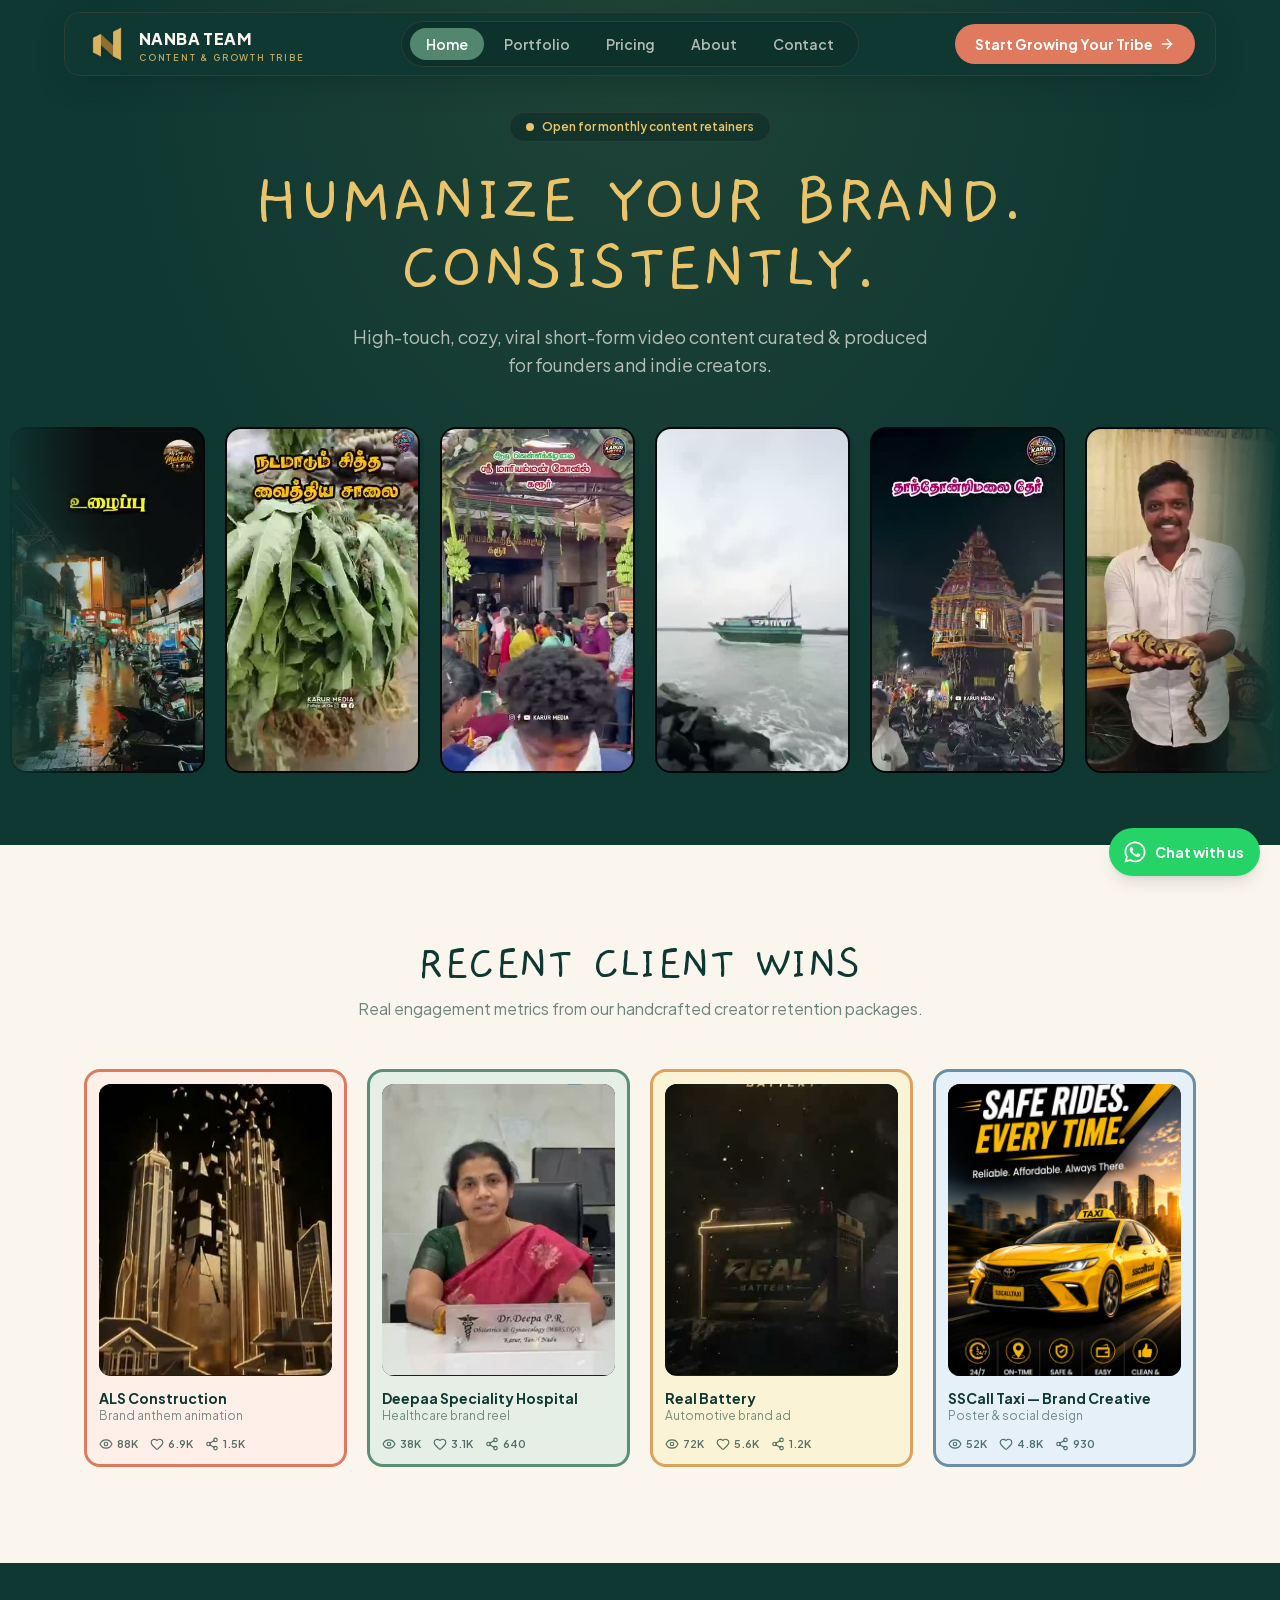
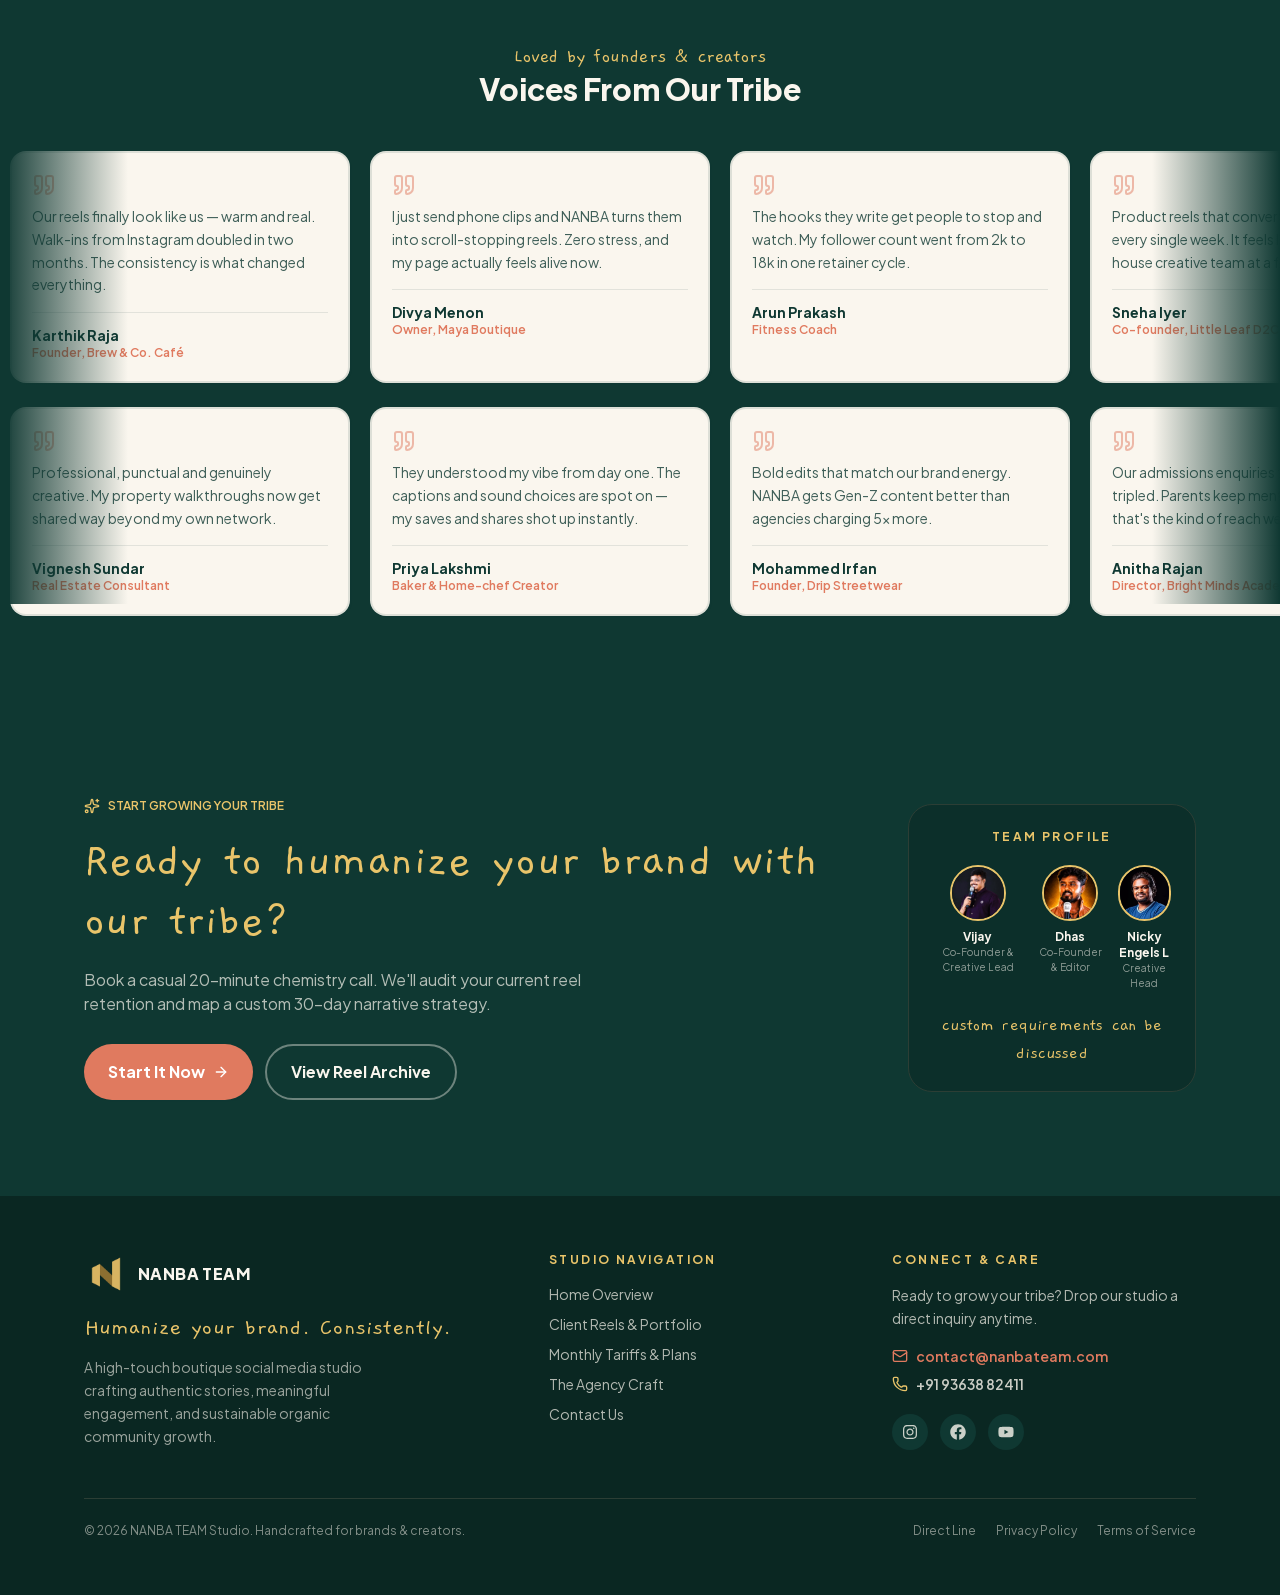
==== commit a8e958f5: "Deploy to GitHub Pages" ====
--- a/index.html
+++ b/index.html
@@ -1 +1 @@
-<!DOCTYPE html><html lang="en" class="gaegu_7c26d8f-module__zzpwxG__variable plus_jakarta_sans_e9451152-module__eMpaqG__variable h-full scroll-smooth antialiased overflow-x-clip"><head><meta charSet="utf-8"/><meta name="viewport" content="width=device-width, initial-scale=1"/><link rel="preload" href="/_next/static/media/02ab09f9d763c490-s.p.2z06xqu30airl.woff2" as="font" crossorigin="" type="font/woff2"/><link rel="preload" href="/_next/static/media/07f6361e5a7f80df-s.p.26av2_jsbqw2v.woff2" as="font" crossorigin="" type="font/woff2"/><link rel="preload" href="/_next/static/media/0889c66bad9b3c3b-s.p.3bu5-yd8kl91o.woff2" as="font" crossorigin="" type="font/woff2"/><link rel="preload" href="/_next/static/media/0be4ac5e39e9c602-s.p.1ew488432_xl1.woff2" as="font" crossorigin="" type="font/woff2"/><link rel="preload" href="/_next/static/media/0d9b096f9220bd2f-s.p.0mh0q1hdow45z.woff2" as="font" crossorigin="" type="font/woff2"/><link rel="preload" href="/_next/static/media/1ad3d68beda43b24-s.p.2brx1eskz0krx.woff2" as="font" crossorigin="" type="font/woff2"/><link rel="preload" href="/_next/static/media/1ee19894c821c06f-s.p.36zhr-3iyc0t_.woff2" as="font" crossorigin="" type="font/woff2"/><link rel="preload" href="/_next/static/media/202883325cd39b81-s.p.34hb9edh362c2.woff2" as="font" crossorigin="" type="font/woff2"/><link rel="preload" href="/_next/static/media/204f31b94d038ed8-s.p.2ocgn5f1t_rbs.woff2" as="font" crossorigin="" type="font/woff2"/><link rel="preload" href="/_next/static/media/20c699199e222389-s.p.2qbe9lbhqfc7x.woff2" as="font" crossorigin="" type="font/woff2"/><link rel="preload" href="/_next/static/media/21991a609c1e4f24-s.p.1x-bwd_pke8d1.woff2" as="font" crossorigin="" type="font/woff2"/><link rel="preload" href="/_next/static/media/2226ad673b3fc0f6-s.p.1l7dnuyk6zhsk.woff2" as="font" crossorigin="" type="font/woff2"/><link rel="preload" href="/_next/static/media/2348b8dc2aca3f08-s.p.18v5fvstyihp3.woff2" as="font" crossorigin="" type="font/woff2"/><link rel="preload" href="/_next/static/media/237cbc7a510357a4-s.p.1iu-ph6b7b-4t.woff2" as="font" crossorigin="" type="font/woff2"/><link rel="preload" href="/_next/static/media/2b2eb8324c5f676a-s.p.2213uwbx3dwca.woff2" as="font" crossorigin="" type="font/woff2"/><link rel="preload" href="/_next/static/media/2b9962b1a2496f46-s.p.17w4vje8-ipgt.woff2" as="font" crossorigin="" type="font/woff2"/><link rel="preload" href="/_next/static/media/31d5de0b6304925d-s.p.3h4ut7jubgzyn.woff2" as="font" crossorigin="" type="font/woff2"/><link rel="preload" href="/_next/static/media/388ed6884b939c78-s.p.39i7gisshnir0.woff2" as="font" crossorigin="" type="font/woff2"/><link rel="preload" href="/_next/static/media/39bf5d97aec1c546-s.p.06c_m0aisupbr.woff2" as="font" crossorigin="" type="font/woff2"/><link rel="preload" href="/_next/static/media/39cc94e2095c98c9-s.p.3ud9gf32vyxjr.woff2" as="font" crossorigin="" type="font/woff2"/><link rel="preload" href="/_next/static/media/3bafb67cb5db234f-s.p.0sein3sbia7yl.woff2" as="font" crossorigin="" type="font/woff2"/><link rel="preload" href="/_next/static/media/3fd9a1b1e379a4e3-s.p.2aq_x5zo8qukl.woff2" as="font" crossorigin="" type="font/woff2"/><link rel="preload" href="/_next/static/media/41756c35938a897b-s.p.3ij7sxvma5f83.woff2" as="font" crossorigin="" type="font/woff2"/><link rel="preload" href="/_next/static/media/44f842f7de634629-s.p.30w83po6pjqte.woff2" as="font" crossorigin="" type="font/woff2"/><link rel="preload" href="/_next/static/media/47696934a7570da2-s.p.1rtq36x7rz84k.woff2" as="font" crossorigin="" type="font/woff2"/><link rel="preload" href="/_next/static/media/4839acb9d141f772-s.p.3eb2uesbhz9fa.woff2" as="font" crossorigin="" type="font/woff2"/><link rel="preload" href="/_next/static/media/48a96dcb9690e60c-s.p.0c49pac54i1ry.woff2" as="font" crossorigin="" type="font/woff2"/><link rel="preload" href="/_next/static/media/4d2098fe38b52459-s.p.1-31cv4hlnr44.woff2" as="font" crossorigin="" type="font/woff2"/><link rel="preload" href="/_next/static/media/4edddecc9770748a-s.p.3b52kuw3s317p.woff2" as="font" crossorigin="" type="font/woff2"/><link rel="preload" href="/_next/static/media/4ef28ae728707c88-s.p.0hv5pa9fvdldx.woff2" as="font" crossorigin="" type="font/woff2"/><link rel="preload" href="/_next/static/media/510d904d59ba32cc-s.p.3wwjw6hl4fb2d.woff2" as="font" crossorigin="" type="font/woff2"/><link rel="preload" href="/_next/static/media/542b922a717396a8-s.p.00eqib7ed9sjx.woff2" as="font" crossorigin="" type="font/woff2"/><link rel="preload" href="/_next/static/media/54ff2b849676b7ad-s.p.0v1eac1x8dybe.woff2" as="font" crossorigin="" type="font/woff2"/><link rel="preload" href="/_next/static/media/551ad6335de14b6d-s.p.3axi0fmzhcr48.woff2" as="font" crossorigin="" type="font/woff2"/><link rel="preload" href="/_next/static/media/555f6c9779a6ea2f-s.p.008y3w7hox3jm.woff2" as="font" crossorigin="" type="font/woff2"/><link rel="preload" href="/_next/static/media/5e3de3e2d3980614-s.p.0q-k4db4rpss1.woff2" as="font" crossorigin="" type="font/woff2"/><link rel="preload" href="/_next/static/media/5fd7b71943441d3d-s.p.2bggcmk0jzdee.woff2" as="font" crossorigin="" type="font/woff2"/><link rel="preload" href="/_next/static/media/60e97c82bbf2656a-s.p.0ha4tyojtkydt.woff2" as="font" crossorigin="" type="font/woff2"/><link rel="preload" href="/_next/static/media/633700c5144cf57b-s.p.071i-7zxz9gi2.woff2" as="font" crossorigin="" type="font/woff2"/><link rel="preload" href="/_next/static/media/6859b2bc6353e7e0-s.p.2d4wovlvb57bc.woff2" as="font" crossorigin="" type="font/woff2"/><link rel="preload" href="/_next/static/media/70624fd140078077-s.p.23jkk6rr0_8fk.woff2" as="font" crossorigin="" type="font/woff2"/><link rel="preload" href="/_next/static/media/708ac5215e601874-s.p.1otlbanmpt5tq.woff2" as="font" crossorigin="" type="font/woff2"/><link rel="preload" href="/_next/static/media/740073afa6d6604a-s.p.1nbpk8-73d_oc.woff2" as="font" crossorigin="" type="font/woff2"/><link rel="preload" href="/_next/static/media/768b290376bb94a3-s.p.1oto7bq1wstw1.woff2" as="font" crossorigin="" type="font/woff2"/><link rel="preload" href="/_next/static/media/789ae921f9ad0c32-s.p.1hzfxwe0g_4r6.woff2" as="font" crossorigin="" type="font/woff2"/><link rel="preload" href="/_next/static/media/794e4d4a6de731ed-s.p.434e-nz-wzhqd.woff2" as="font" crossorigin="" type="font/woff2"/><link rel="preload" href="/_next/static/media/7a9067cce673902f-s.p.2vrfifoe5swj7.woff2" as="font" crossorigin="" type="font/woff2"/><link rel="preload" href="/_next/static/media/7a989262f8963453-s.p.3dgdp7v1qvdfw.woff2" as="font" crossorigin="" type="font/woff2"/><link rel="preload" href="/_next/static/media/7fd638b15ad3af69-s.p.2rtd4_em2kmrp.woff2" as="font" crossorigin="" type="font/woff2"/><link rel="preload" href="/_next/static/media/80acc2f9d1790aee-s.p.3p1t1rei93fh0.woff2" as="font" crossorigin="" type="font/woff2"/><link rel="preload" href="/_next/static/media/8a172900e148830b-s.p.2w3jr8on308z4.woff2" as="font" crossorigin="" type="font/woff2"/><link rel="preload" href="/_next/static/media/8a706fcd092647c2-s.p.3f42frf00l82t.woff2" as="font" crossorigin="" type="font/woff2"/><link rel="preload" href="/_next/static/media/8ac56e8155405d86-s.p.2bbg-70eaudbk.woff2" as="font" crossorigin="" type="font/woff2"/><link rel="preload" href="/_next/static/media/8dd9d9ccf770dc02-s.p.04cq_wu1aeppn.woff2" as="font" crossorigin="" type="font/woff2"/><link rel="preload" href="/_next/static/media/8f102ac0d216e63f-s.p.0c_kz8whdv8or.woff2" as="font" crossorigin="" type="font/woff2"/><link rel="preload" href="/_next/static/media/8f8866676db871eb-s.p.40j30xrne1tay.woff2" as="font" crossorigin="" type="font/woff2"/><link rel="preload" href="/_next/static/media/9001c6e9193bd339-s.p.08unp-5_f1nmc.woff2" as="font" crossorigin="" type="font/woff2"/><link rel="preload" href="/_next/static/media/90cc20c11ed8e383-s.p.0apishbt6ot2x.woff2" as="font" crossorigin="" type="font/woff2"/><link rel="preload" href="/_next/static/media/92a4078f473b310a-s.p.3fholbloho3ce.woff2" as="font" crossorigin="" type="font/woff2"/><link rel="preload" href="/_next/static/media/966bb41cb5a84927-s.p.099ncwluo1pwv.woff2" as="font" crossorigin="" type="font/woff2"/><link rel="preload" href="/_next/static/media/9a2b8e2c490f308b-s.p.1tz91wep1x4gt.woff2" as="font" crossorigin="" type="font/woff2"/><link rel="preload" href="/_next/static/media/a80e5595f83d8b55-s.p.141x3jy_o2s_c.woff2" as="font" crossorigin="" type="font/woff2"/><link rel="preload" href="/_next/static/media/a867e5c2eed94751-s.p.23t_b7b8id_jc.woff2" as="font" crossorigin="" type="font/woff2"/><link rel="preload" href="/_next/static/media/abb9471e6803e3b8-s.p.16wdtjxottyq5.woff2" as="font" crossorigin="" type="font/woff2"/><link rel="preload" href="/_next/static/media/ac24db6a9998d311-s.p.3k92o99w2r654.woff2" as="font" crossorigin="" type="font/woff2"/><link rel="preload" href="/_next/static/media/adcb0330ba1b733e-s.p.3e9hq8x9jcw5f.woff2" as="font" crossorigin="" type="font/woff2"/><link rel="preload" href="/_next/static/media/b16d1c0c05e32a60-s.p.3hmujwi2x_d30.woff2" as="font" crossorigin="" type="font/woff2"/><link rel="preload" href="/_next/static/media/b8e59591506d0376-s.p.3br1yix7oid_s.woff2" as="font" crossorigin="" type="font/woff2"/><link rel="preload" href="/_next/static/media/b9de63e0a9fe0cf2-s.p.0kjbuy1fntxbt.woff2" as="font" crossorigin="" type="font/woff2"/><link rel="preload" href="/_next/static/media/c0f41373200663e9-s.p.17cwfm6qvzrcp.woff2" as="font" crossorigin="" type="font/woff2"/><link rel="preload" href="/_next/static/media/c14643a64a206949-s.p.44vfzu3s8d0o-.woff2" as="font" crossorigin="" type="font/woff2"/><link rel="preload" href="/_next/static/media/c18b3b7a2b12e7e3-s.p.3mcuhpjyi5m-5.woff2" as="font" crossorigin="" type="font/woff2"/><link rel="preload" href="/_next/static/media/c3a2990550a35540-s.p.1jwaqtabaz-m1.woff2" as="font" crossorigin="" type="font/woff2"/><link rel="preload" href="/_next/static/media/c81cd2cb3833e14d-s.p.1a-mlleribx4n.woff2" as="font" crossorigin="" type="font/woff2"/><link rel="preload" href="/_next/static/media/c8913da47d88777c-s.p.2u7ia6dg59fw9.woff2" as="font" crossorigin="" type="font/woff2"/><link rel="preload" href="/_next/static/media/cb01828b1f2642c1-s.p.0er-mb7ckf2du.woff2" as="font" crossorigin="" type="font/woff2"/><link rel="preload" href="/_next/static/media/cd147e7610168de3-s.p.30ah9lebvhxwf.woff2" as="font" crossorigin="" type="font/woff2"/><link rel="preload" href="/_next/static/media/d409128fdf063a28-s.p.2nleos27rd6dz.woff2" as="font" crossorigin="" type="font/woff2"/><link rel="preload" href="/_next/static/media/d87a2a6770484bbb-s.p.44z_7ancu-y5w.woff2" as="font" crossorigin="" type="font/woff2"/><link rel="preload" href="/_next/static/media/d87fe24f77c16a44-s.p.2pxhm5vwfw62e.woff2" as="font" crossorigin="" type="font/woff2"/><link rel="preload" href="/_next/static/media/da58ab5d8c1bbfc4-s.p.30j5qaj7faer7.woff2" as="font" crossorigin="" type="font/woff2"/><link rel="preload" href="/_next/static/media/db7b7fd3abb88410-s.p.16kneh1k30jk1.woff2" as="font" crossorigin="" type="font/woff2"/><link rel="preload" href="/_next/static/media/e04cae570ef1238a-s.p.0rzafts9fhw6x.woff2" as="font" crossorigin="" type="font/woff2"/><link rel="preload" href="/_next/static/media/e1e2f928535adaaf-s.p.3gedjnv4zpaja.woff2" as="font" crossorigin="" type="font/woff2"/><link rel="preload" href="/_next/static/media/e2c8bcaf359549f0-s.p.40ou3re1-vfex.woff2" as="font" crossorigin="" type="font/woff2"/><link rel="preload" href="/_next/static/media/e6e2c050d15af498-s.p.3m5ws44fh70q_.woff2" as="font" crossorigin="" type="font/woff2"/><link rel="preload" href="/_next/static/media/ef928e3c69d1408e-s.p.1j8bi-_bymyuh.woff2" as="font" crossorigin="" type="font/woff2"/><link rel="preload" href="/_next/static/media/f4a375c7008cdc4c-s.p.2hn01u8byatk2.woff2" as="font" crossorigin="" type="font/woff2"/><link rel="preload" href="/_next/static/media/f757dc6152132153-s.p.1s9qu896-qyi0.woff2" as="font" crossorigin="" type="font/woff2"/><link rel="preload" href="/_next/static/media/fba5a26ea33df6a3-s.p.18rizl4rsrl42.woff2" as="font" crossorigin="" type="font/woff2"/><link rel="preload" href="/_next/static/media/ff517ff56ff3579f-s.p.3s8bii8asllhp.woff2" as="font" crossorigin="" type="font/woff2"/><link rel="preload" as="image" href="/logo.png"/><link rel="preload" as="image" href="/team/vijay-v2.jpg"/><link rel="preload" as="image" href="/team/dhas-v2.jpg"/><link rel="stylesheet" href="/_next/static/chunks/14yj1wxo8a4u_.css" data-precedence="next"/><link rel="stylesheet" href="/_next/static/chunks/3tbpycs7i3__p.css" data-precedence="next"/><link rel="preload" as="script" fetchPriority="low" href="/_next/static/chunks/3s6nzrbk-8mnv.js"/><script src="/_next/static/chunks/19mx3mg6lkumu.js" async=""></script><script src="/_next/static/chunks/3g4px251sg85e.js" async=""></script><script src="/_next/static/chunks/0tgjiok8t6d_n.js" async=""></script><script src="/_next/static/chunks/turbopack-2wgs7irzom57_.js" async=""></script><script src="/_next/static/chunks/0h2qsuyze9ds1.js" async=""></script><script src="/_next/static/chunks/3urocd201did3.js" async=""></script><script src="/_next/static/chunks/0pyc2b04r1ucd.js" async=""></script><script src="/_next/static/chunks/1_kdzz48cb5_0.js" async=""></script><script src="/_next/static/chunks/0q9wuhh0yv5ps.js" async=""></script><title>NANBA TEAM — Humanize Your Brand. Consistently.</title><meta name="description" content="A high-touch boutique social media studio crafting authentic short-form video content, reels and page management for founders, creators and indie brands."/><link rel="canonical" href="https://www.nanbateam.com"/><meta property="og:title" content="NANBA TEAM — Humanize Your Brand. Consistently."/><meta property="og:description" content="A high-touch boutique social media studio crafting authentic short-form video content, reels and page management for founders, creators and indie brands."/><meta property="og:url" content="https://www.nanbateam.com"/><meta property="og:site_name" content="Nanba Team"/><meta property="og:image" content="https://www.nanbateam.com/nanba-team-logo-1200x630.png"/><meta property="og:image:alt" content="Nanba Team Logo"/><meta property="og:type" content="website"/><meta name="twitter:card" content="summary_large_image"/><meta name="twitter:title" content="NANBA TEAM — Humanize Your Brand. Consistently."/><meta name="twitter:description" content="A high-touch boutique social media studio crafting authentic short-form video content, reels and page management for founders, creators and indie brands."/><meta name="twitter:image" content="https://www.nanbateam.com/nanba-team-logo-1200x630.png"/><meta name="twitter:image:alt" content="Nanba Team Logo"/><link rel="icon" href="/favicon.ico?favicon.1oj3ag_hqwmh9.ico" sizes="64x64" type="image/x-icon"/><link rel="icon" href="/icon.png?icon.25h7l8lnt34qs.png" sizes="512x512" type="image/png"/><meta name="next-size-adjust" content=""/><script src="/_next/static/chunks/0cz1d0mv5g_q7.js" noModule=""></script></head><body class="min-h-full flex flex-col overflow-x-hidden bg-brand-cream text-brand-teal font-sans selection:bg-brand-gold/40 pb-16 md:pb-0"><div hidden=""><!--$--><!--/$--></div><nav class="fixed top-0 inset-x-0 z-50 px-3 sm:px-4 pt-3"><div class="max-w-6xl mx-auto px-4 sm:px-5 h-14 md:h-16 flex items-center justify-center md:justify-between rounded-2xl bg-brand-teal border border-brand-border shadow-[0_10px_30px_-10px_rgba(10,39,34,0.6)]"><a class="flex items-center gap-2.5" href="/"><img alt="NANBA TEAM logo" width="44" height="44" decoding="async" data-nimg="1" class="w-10 h-10 md:w-11 md:h-11 object-contain drop-shadow" style="color:transparent" src="/logo.png"/><span class="leading-none"><span class="block text-brand-cream font-extrabold tracking-wide text-sm md:text-base">NANBA TEAM</span><span class="block text-brand-gold/80 text-[9px] font-semibold tracking-[0.2em] mt-0.5">CONTENT &amp; GROWTH TRIBE</span></span></a><div class="hidden md:flex items-center gap-1 bg-brand-dark/40 rounded-full px-2 py-1.5 border border-brand-border"><a class="px-4 py-1.5 rounded-full text-sm font-semibold transition-colors bg-brand-sage/90 text-white" href="/">Home</a><a class="px-4 py-1.5 rounded-full text-sm font-semibold transition-colors text-brand-cream/70 hover:text-brand-cream" href="/portfolio">Portfolio</a><a class="px-4 py-1.5 rounded-full text-sm font-semibold transition-colors text-brand-cream/70 hover:text-brand-cream" href="/pricing">Pricing</a><a class="px-4 py-1.5 rounded-full text-sm font-semibold transition-colors text-brand-cream/70 hover:text-brand-cream" href="/about">About</a><a class="px-4 py-1.5 rounded-full text-sm font-semibold transition-colors text-brand-cream/70 hover:text-brand-cream" href="/contact">Contact</a></div><a class="hidden md:inline-flex items-center gap-1.5 bg-brand-terracotta text-white text-sm font-bold px-4 lg:px-5 py-2.5 rounded-full hover:brightness-105 transition-all shadow-doodle-sm" href="/contact">Start Growing Your Tribe<svg xmlns="http://www.w3.org/2000/svg" width="24" height="24" viewBox="0 0 24 24" fill="none" stroke="currentColor" stroke-width="2" stroke-linecap="round" stroke-linejoin="round" class="lucide lucide-arrow-right w-4 h-4" aria-hidden="true"><path d="M5 12h14"></path><path d="m12 5 7 7-7 7"></path></svg></a></div></nav><main class="flex-1"><section class="relative bg-brand-teal text-brand-cream pt-24 md:pt-28 pb-16 overflow-hidden"><div class="absolute inset-0 bg-[radial-gradient(ellipse_at_top,_rgba(233,196,106,0.08),_transparent_60%)]"></div><div class="relative max-w-6xl mx-auto px-5 text-center"><span class="inline-flex items-center gap-2 text-xs font-semibold bg-brand-dark/50 border border-brand-border rounded-full px-4 py-1.5 text-brand-gold"><span class="w-2 h-2 rounded-full bg-brand-gold animate-pulse"></span>Open for monthly content retainers</span><h1 class="font-hand text-brand-gold leading-[0.95] mt-6 text-3xl sm:text-6xl md:text-7xl">HUMANIZE YOUR BRAND.<br/>CONSISTENTLY.</h1><p class="mt-5 text-brand-cream/70 max-w-xl mx-auto text-base md:text-lg">High-touch, cozy, viral short-form video content curated &amp; produced for founders and indie creators.</p></div><div class="relative mt-10"><div class="relative overflow-hidden"><div class="pointer-events-none absolute inset-y-0 left-0 w-10 sm:w-24 z-10 bg-gradient-to-r from-brand-teal to-transparent"></div><div class="pointer-events-none absolute inset-y-0 right-0 w-10 sm:w-24 z-10 bg-gradient-to-l from-brand-teal to-transparent"></div><div class="flex w-max py-2"><div class="flex animate-marquee" style="animation-duration:110s"><div class="shrink-0 px-2.5 w-[190px] sm:w-[215px]"><div class="relative w-full aspect-[9/16] rounded-2xl overflow-hidden border-2 border-brand-teal/15 shadow-doodle bg-black"><video src="/videos/reels/s1.mp4" poster="/videos/reels/s1.jpg" muted="" loop="" playsInline="" preload="none" class="absolute inset-0 w-full h-full object-cover pointer-events-none"></video></div></div><div class="shrink-0 px-2.5 w-[190px] sm:w-[215px]"><div class="relative w-full aspect-[9/16] rounded-2xl overflow-hidden border-2 border-brand-teal/15 shadow-doodle bg-black"><video src="/videos/reels/s2.mp4" poster="/videos/reels/s2.jpg" muted="" loop="" playsInline="" preload="none" class="absolute inset-0 w-full h-full object-cover pointer-events-none"></video></div></div><div class="shrink-0 px-2.5 w-[190px] sm:w-[215px]"><div class="relative w-full aspect-[9/16] rounded-2xl overflow-hidden border-2 border-brand-teal/15 shadow-doodle bg-black"><video src="/videos/reels/s3.mp4" poster="/videos/reels/s3.jpg" muted="" loop="" playsInline="" preload="none" class="absolute inset-0 w-full h-full object-cover pointer-events-none"></video></div></div><div class="shrink-0 px-2.5 w-[190px] sm:w-[215px]"><div class="relative w-full aspect-[9/16] rounded-2xl overflow-hidden border-2 border-brand-teal/15 shadow-doodle bg-black"><video src="/videos/reels/s4.mp4" poster="/videos/reels/s4.jpg" muted="" loop="" playsInline="" preload="none" class="absolute inset-0 w-full h-full object-cover pointer-events-none"></video></div></div><div class="shrink-0 px-2.5 w-[190px] sm:w-[215px]"><div class="relative w-full aspect-[9/16] rounded-2xl overflow-hidden border-2 border-brand-teal/15 shadow-doodle bg-black"><video src="/videos/reels/s5.mp4" poster="/videos/reels/s5.jpg" muted="" loop="" playsInline="" preload="none" class="absolute inset-0 w-full h-full object-cover pointer-events-none"></video></div></div><div class="shrink-0 px-2.5 w-[190px] sm:w-[215px]"><div class="relative w-full aspect-[9/16] rounded-2xl overflow-hidden border-2 border-brand-teal/15 shadow-doodle bg-black"><video src="/videos/reels/s6.mp4" poster="/videos/reels/s6.jpg" muted="" loop="" playsInline="" preload="none" class="absolute inset-0 w-full h-full object-cover pointer-events-none"></video></div></div><div class="shrink-0 px-2.5 w-[190px] sm:w-[215px]"><div class="relative w-full aspect-[9/16] rounded-2xl overflow-hidden border-2 border-brand-teal/15 shadow-doodle bg-black"><video src="/videos/reels/s7.mp4" poster="/videos/reels/s7.jpg" muted="" loop="" playsInline="" preload="none" class="absolute inset-0 w-full h-full object-cover pointer-events-none"></video></div></div><div class="shrink-0 px-2.5 w-[190px] sm:w-[215px]"><div class="relative w-full aspect-[9/16] rounded-2xl overflow-hidden border-2 border-brand-teal/15 shadow-doodle bg-black"><video src="/videos/reels/s8.mp4" poster="/videos/reels/s8.jpg" muted="" loop="" playsInline="" preload="none" class="absolute inset-0 w-full h-full object-cover pointer-events-none"></video></div></div><div class="shrink-0 px-2.5 w-[190px] sm:w-[215px]"><div class="relative w-full aspect-[9/16] rounded-2xl overflow-hidden border-2 border-brand-teal/15 shadow-doodle bg-black"><video src="/videos/reels/s9.mp4" poster="/videos/reels/s9.jpg" muted="" loop="" playsInline="" preload="none" class="absolute inset-0 w-full h-full object-cover pointer-events-none"></video></div></div><div class="shrink-0 px-2.5 w-[190px] sm:w-[215px]"><div class="relative w-full aspect-[9/16] rounded-2xl overflow-hidden border-2 border-brand-teal/15 shadow-doodle bg-black"><video src="/videos/reels/s10.mp4" poster="/videos/reels/s10.jpg" muted="" loop="" playsInline="" preload="none" class="absolute inset-0 w-full h-full object-cover pointer-events-none"></video></div></div><div class="shrink-0 px-2.5 w-[190px] sm:w-[215px]"><div class="relative w-full aspect-[9/16] rounded-2xl overflow-hidden border-2 border-brand-teal/15 shadow-doodle bg-black"><video src="/videos/reels/s11.mp4" poster="/videos/reels/s11.jpg" muted="" loop="" playsInline="" preload="none" class="absolute inset-0 w-full h-full object-cover pointer-events-none"></video></div></div><div class="shrink-0 px-2.5 w-[190px] sm:w-[215px]"><div class="relative w-full aspect-[9/16] rounded-2xl overflow-hidden border-2 border-brand-teal/15 shadow-doodle bg-black"><video src="/videos/reels/s12.mp4" poster="/videos/reels/s12.jpg" muted="" loop="" playsInline="" preload="none" class="absolute inset-0 w-full h-full object-cover pointer-events-none"></video></div></div><div class="shrink-0 px-2.5 w-[190px] sm:w-[215px]"><div class="relative w-full aspect-[9/16] rounded-2xl overflow-hidden border-2 border-brand-teal/15 shadow-doodle bg-black"><video src="/videos/reels/s1.mp4" poster="/videos/reels/s1.jpg" muted="" loop="" playsInline="" preload="none" class="absolute inset-0 w-full h-full object-cover pointer-events-none"></video></div></div><div class="shrink-0 px-2.5 w-[190px] sm:w-[215px]"><div class="relative w-full aspect-[9/16] rounded-2xl overflow-hidden border-2 border-brand-teal/15 shadow-doodle bg-black"><video src="/videos/reels/s2.mp4" poster="/videos/reels/s2.jpg" muted="" loop="" playsInline="" preload="none" class="absolute inset-0 w-full h-full object-cover pointer-events-none"></video></div></div><div class="shrink-0 px-2.5 w-[190px] sm:w-[215px]"><div class="relative w-full aspect-[9/16] rounded-2xl overflow-hidden border-2 border-brand-teal/15 shadow-doodle bg-black"><video src="/videos/reels/s3.mp4" poster="/videos/reels/s3.jpg" muted="" loop="" playsInline="" preload="none" class="absolute inset-0 w-full h-full object-cover pointer-events-none"></video></div></div><div class="shrink-0 px-2.5 w-[190px] sm:w-[215px]"><div class="relative w-full aspect-[9/16] rounded-2xl overflow-hidden border-2 border-brand-teal/15 shadow-doodle bg-black"><video src="/videos/reels/s4.mp4" poster="/videos/reels/s4.jpg" muted="" loop="" playsInline="" preload="none" class="absolute inset-0 w-full h-full object-cover pointer-events-none"></video></div></div><div class="shrink-0 px-2.5 w-[190px] sm:w-[215px]"><div class="relative w-full aspect-[9/16] rounded-2xl overflow-hidden border-2 border-brand-teal/15 shadow-doodle bg-black"><video src="/videos/reels/s5.mp4" poster="/videos/reels/s5.jpg" muted="" loop="" playsInline="" preload="none" class="absolute inset-0 w-full h-full object-cover pointer-events-none"></video></div></div><div class="shrink-0 px-2.5 w-[190px] sm:w-[215px]"><div class="relative w-full aspect-[9/16] rounded-2xl overflow-hidden border-2 border-brand-teal/15 shadow-doodle bg-black"><video src="/videos/reels/s6.mp4" poster="/videos/reels/s6.jpg" muted="" loop="" playsInline="" preload="none" class="absolute inset-0 w-full h-full object-cover pointer-events-none"></video></div></div><div class="shrink-0 px-2.5 w-[190px] sm:w-[215px]"><div class="relative w-full aspect-[9/16] rounded-2xl overflow-hidden border-2 border-brand-teal/15 shadow-doodle bg-black"><video src="/videos/reels/s7.mp4" poster="/videos/reels/s7.jpg" muted="" loop="" playsInline="" preload="none" class="absolute inset-0 w-full h-full object-cover pointer-events-none"></video></div></div><div class="shrink-0 px-2.5 w-[190px] sm:w-[215px]"><div class="relative w-full aspect-[9/16] rounded-2xl overflow-hidden border-2 border-brand-teal/15 shadow-doodle bg-black"><video src="/videos/reels/s8.mp4" poster="/videos/reels/s8.jpg" muted="" loop="" playsInline="" preload="none" class="absolute inset-0 w-full h-full object-cover pointer-events-none"></video></div></div><div class="shrink-0 px-2.5 w-[190px] sm:w-[215px]"><div class="relative w-full aspect-[9/16] rounded-2xl overflow-hidden border-2 border-brand-teal/15 shadow-doodle bg-black"><video src="/videos/reels/s9.mp4" poster="/videos/reels/s9.jpg" muted="" loop="" playsInline="" preload="none" class="absolute inset-0 w-full h-full object-cover pointer-events-none"></video></div></div><div class="shrink-0 px-2.5 w-[190px] sm:w-[215px]"><div class="relative w-full aspect-[9/16] rounded-2xl overflow-hidden border-2 border-brand-teal/15 shadow-doodle bg-black"><video src="/videos/reels/s10.mp4" poster="/videos/reels/s10.jpg" muted="" loop="" playsInline="" preload="none" class="absolute inset-0 w-full h-full object-cover pointer-events-none"></video></div></div><div class="shrink-0 px-2.5 w-[190px] sm:w-[215px]"><div class="relative w-full aspect-[9/16] rounded-2xl overflow-hidden border-2 border-brand-teal/15 shadow-doodle bg-black"><video src="/videos/reels/s11.mp4" poster="/videos/reels/s11.jpg" muted="" loop="" playsInline="" preload="none" class="absolute inset-0 w-full h-full object-cover pointer-events-none"></video></div></div><div class="shrink-0 px-2.5 w-[190px] sm:w-[215px]"><div class="relative w-full aspect-[9/16] rounded-2xl overflow-hidden border-2 border-brand-teal/15 shadow-doodle bg-black"><video src="/videos/reels/s12.mp4" poster="/videos/reels/s12.jpg" muted="" loop="" playsInline="" preload="none" class="absolute inset-0 w-full h-full object-cover pointer-events-none"></video></div></div></div></div></div></div></section><section class="bg-brand-cream py-16 md:py-24"><div class="max-w-6xl mx-auto px-5"><div class="text-center mb-12"><h2 class="font-hand text-brand-teal text-3xl sm:text-4xl md:text-5xl">RECENT CLIENT WINS</h2><p class="text-brand-teal/60 mt-2 max-w-xl mx-auto">Real engagement metrics from our handcrafted creator retention packages.</p></div></div><div class="hidden md:grid max-w-6xl mx-auto px-5 gap-5 md:grid-cols-2 lg:grid-cols-4"><div class="flex"><div class="w-full bg-brand-peach frame-pink p-3 rounded-2xl"><div class="relative rounded-xl overflow-hidden aspect-[4/5] bg-brand-dark mb-3"><img src="https://images.unsplash.com/photo-1600880292089-90a7e086ee0c?q=80&amp;w=400&amp;auto=format&amp;fit=crop" alt="Animated Client Reel" loading="lazy" decoding="async" class="absolute inset-0 w-full h-full object-cover"/><div class="absolute inset-0 flex items-center justify-center"><span class="w-11 h-11 rounded-full bg-brand-cream/90 flex items-center justify-center text-brand-teal"><svg xmlns="http://www.w3.org/2000/svg" width="24" height="24" viewBox="0 0 24 24" fill="currentColor" stroke="currentColor" stroke-width="2" stroke-linecap="round" stroke-linejoin="round" class="lucide lucide-play w-5 h-5" aria-hidden="true"><path d="M5 5a2 2 0 0 1 3.008-1.728l11.997 6.998a2 2 0 0 1 .003 3.458l-12 7A2 2 0 0 1 5 19z"></path></svg></span></div></div><h3 class="font-bold text-brand-teal text-sm">Animated Client Reel</h3><p class="text-brand-teal/55 text-xs mb-3">Organic IG engagement</p><div class="flex items-center gap-3 text-[11px] font-semibold text-brand-teal/70"><span class="inline-flex items-center gap-1"><svg xmlns="http://www.w3.org/2000/svg" width="24" height="24" viewBox="0 0 24 24" fill="none" stroke="currentColor" stroke-width="2" stroke-linecap="round" stroke-linejoin="round" class="lucide lucide-eye w-3.5 h-3.5" aria-hidden="true"><path d="M2.062 12.348a1 1 0 0 1 0-.696 10.75 10.75 0 0 1 19.876 0 1 1 0 0 1 0 .696 10.75 10.75 0 0 1-19.876 0"></path><circle cx="12" cy="12" r="3"></circle></svg> <!-- -->176K</span><span class="inline-flex items-center gap-1"><svg xmlns="http://www.w3.org/2000/svg" width="24" height="24" viewBox="0 0 24 24" fill="none" stroke="currentColor" stroke-width="2" stroke-linecap="round" stroke-linejoin="round" class="lucide lucide-heart w-3.5 h-3.5" aria-hidden="true"><path d="M2 9.5a5.5 5.5 0 0 1 9.591-3.676.56.56 0 0 0 .818 0A5.49 5.49 0 0 1 22 9.5c0 2.29-1.5 4-3 5.5l-5.492 5.313a2 2 0 0 1-3 .019L5 15c-1.5-1.5-3-3.2-3-5.5"></path></svg> <!-- -->60K</span><span class="inline-flex items-center gap-1"><svg xmlns="http://www.w3.org/2000/svg" width="24" height="24" viewBox="0 0 24 24" fill="none" stroke="currentColor" stroke-width="2" stroke-linecap="round" stroke-linejoin="round" class="lucide lucide-share-2 w-3.5 h-3.5" aria-hidden="true"><circle cx="18" cy="5" r="3"></circle><circle cx="6" cy="12" r="3"></circle><circle cx="18" cy="19" r="3"></circle><line x1="8.59" x2="15.42" y1="13.51" y2="17.49"></line><line x1="15.41" x2="8.59" y1="6.51" y2="10.49"></line></svg> <!-- -->7.3K</span></div></div></div><div class="flex"><div class="w-full bg-brand-matcha frame-green p-3 rounded-2xl"><div class="relative rounded-xl overflow-hidden aspect-[4/5] bg-brand-dark mb-3"><img src="https://images.unsplash.com/photo-1573497019940-1c28c88b4f3e?q=80&amp;w=400&amp;auto=format&amp;fit=crop" alt="Founder Story Video" loading="lazy" decoding="async" class="absolute inset-0 w-full h-full object-cover"/><div class="absolute inset-0 flex items-center justify-center"><span class="w-11 h-11 rounded-full bg-brand-cream/90 flex items-center justify-center text-brand-teal"><svg xmlns="http://www.w3.org/2000/svg" width="24" height="24" viewBox="0 0 24 24" fill="currentColor" stroke="currentColor" stroke-width="2" stroke-linecap="round" stroke-linejoin="round" class="lucide lucide-play w-5 h-5" aria-hidden="true"><path d="M5 5a2 2 0 0 1 3.008-1.728l11.997 6.998a2 2 0 0 1 .003 3.458l-12 7A2 2 0 0 1 5 19z"></path></svg></span></div></div><h3 class="font-bold text-brand-teal text-sm">Founder Story Video</h3><p class="text-brand-teal/55 text-xs mb-3">B2B thought leadership</p><div class="flex items-center gap-3 text-[11px] font-semibold text-brand-teal/70"><span class="inline-flex items-center gap-1"><svg xmlns="http://www.w3.org/2000/svg" width="24" height="24" viewBox="0 0 24 24" fill="none" stroke="currentColor" stroke-width="2" stroke-linecap="round" stroke-linejoin="round" class="lucide lucide-eye w-3.5 h-3.5" aria-hidden="true"><path d="M2.062 12.348a1 1 0 0 1 0-.696 10.75 10.75 0 0 1 19.876 0 1 1 0 0 1 0 .696 10.75 10.75 0 0 1-19.876 0"></path><circle cx="12" cy="12" r="3"></circle></svg> <!-- -->126K</span><span class="inline-flex items-center gap-1"><svg xmlns="http://www.w3.org/2000/svg" width="24" height="24" viewBox="0 0 24 24" fill="none" stroke="currentColor" stroke-width="2" stroke-linecap="round" stroke-linejoin="round" class="lucide lucide-heart w-3.5 h-3.5" aria-hidden="true"><path d="M2 9.5a5.5 5.5 0 0 1 9.591-3.676.56.56 0 0 0 .818 0A5.49 5.49 0 0 1 22 9.5c0 2.29-1.5 4-3 5.5l-5.492 5.313a2 2 0 0 1-3 .019L5 15c-1.5-1.5-3-3.2-3-5.5"></path></svg> <!-- -->90K</span><span class="inline-flex items-center gap-1"><svg xmlns="http://www.w3.org/2000/svg" width="24" height="24" viewBox="0 0 24 24" fill="none" stroke="currentColor" stroke-width="2" stroke-linecap="round" stroke-linejoin="round" class="lucide lucide-share-2 w-3.5 h-3.5" aria-hidden="true"><circle cx="18" cy="5" r="3"></circle><circle cx="6" cy="12" r="3"></circle><circle cx="18" cy="19" r="3"></circle><line x1="8.59" x2="15.42" y1="13.51" y2="17.49"></line><line x1="15.41" x2="8.59" y1="6.51" y2="10.49"></line></svg> <!-- -->74K</span></div></div></div><div class="flex"><div class="w-full bg-brand-yellow frame-yellow p-3 rounded-2xl"><div class="relative rounded-xl overflow-hidden aspect-[4/5] bg-brand-dark mb-3"><img src="https://images.unsplash.com/photo-1556740738-b6a63e27c4df?q=80&amp;w=400&amp;auto=format&amp;fit=crop" alt="Animated Product Reel" loading="lazy" decoding="async" class="absolute inset-0 w-full h-full object-cover"/><div class="absolute inset-0 flex items-center justify-center"><span class="w-11 h-11 rounded-full bg-brand-cream/90 flex items-center justify-center text-brand-teal"><svg xmlns="http://www.w3.org/2000/svg" width="24" height="24" viewBox="0 0 24 24" fill="currentColor" stroke="currentColor" stroke-width="2" stroke-linecap="round" stroke-linejoin="round" class="lucide lucide-play w-5 h-5" aria-hidden="true"><path d="M5 5a2 2 0 0 1 3.008-1.728l11.997 6.998a2 2 0 0 1 .003 3.458l-12 7A2 2 0 0 1 5 19z"></path></svg></span></div></div><h3 class="font-bold text-brand-teal text-sm">Animated Product Reel</h3><p class="text-brand-teal/55 text-xs mb-3">E-commerce storefront</p><div class="flex items-center gap-3 text-[11px] font-semibold text-brand-teal/70"><span class="inline-flex items-center gap-1"><svg xmlns="http://www.w3.org/2000/svg" width="24" height="24" viewBox="0 0 24 24" fill="none" stroke="currentColor" stroke-width="2" stroke-linecap="round" stroke-linejoin="round" class="lucide lucide-eye w-3.5 h-3.5" aria-hidden="true"><path d="M2.062 12.348a1 1 0 0 1 0-.696 10.75 10.75 0 0 1 19.876 0 1 1 0 0 1 0 .696 10.75 10.75 0 0 1-19.876 0"></path><circle cx="12" cy="12" r="3"></circle></svg> <!-- -->166K</span><span class="inline-flex items-center gap-1"><svg xmlns="http://www.w3.org/2000/svg" width="24" height="24" viewBox="0 0 24 24" fill="none" stroke="currentColor" stroke-width="2" stroke-linecap="round" stroke-linejoin="round" class="lucide lucide-heart w-3.5 h-3.5" aria-hidden="true"><path d="M2 9.5a5.5 5.5 0 0 1 9.591-3.676.56.56 0 0 0 .818 0A5.49 5.49 0 0 1 22 9.5c0 2.29-1.5 4-3 5.5l-5.492 5.313a2 2 0 0 1-3 .019L5 15c-1.5-1.5-3-3.2-3-5.5"></path></svg> <!-- -->60K</span><span class="inline-flex items-center gap-1"><svg xmlns="http://www.w3.org/2000/svg" width="24" height="24" viewBox="0 0 24 24" fill="none" stroke="currentColor" stroke-width="2" stroke-linecap="round" stroke-linejoin="round" class="lucide lucide-share-2 w-3.5 h-3.5" aria-hidden="true"><circle cx="18" cy="5" r="3"></circle><circle cx="6" cy="12" r="3"></circle><circle cx="18" cy="19" r="3"></circle><line x1="8.59" x2="15.42" y1="13.51" y2="17.49"></line><line x1="15.41" x2="8.59" y1="6.51" y2="10.49"></line></svg> <!-- -->53K</span></div></div></div><div class="flex"><div class="w-full bg-brand-blue frame-blue p-3 rounded-2xl"><div class="relative rounded-xl overflow-hidden aspect-[4/5] bg-brand-dark mb-3"><img src="https://images.unsplash.com/photo-1533750349088-cd871a92f312?q=80&amp;w=400&amp;auto=format&amp;fit=crop" alt="Animated Brand Anthem" loading="lazy" decoding="async" class="absolute inset-0 w-full h-full object-cover"/><div class="absolute inset-0 flex items-center justify-center"><span class="w-11 h-11 rounded-full bg-brand-cream/90 flex items-center justify-center text-brand-teal"><svg xmlns="http://www.w3.org/2000/svg" width="24" height="24" viewBox="0 0 24 24" fill="currentColor" stroke="currentColor" stroke-width="2" stroke-linecap="round" stroke-linejoin="round" class="lucide lucide-play w-5 h-5" aria-hidden="true"><path d="M5 5a2 2 0 0 1 3.008-1.728l11.997 6.998a2 2 0 0 1 .003 3.458l-12 7A2 2 0 0 1 5 19z"></path></svg></span></div></div><h3 class="font-bold text-brand-teal text-sm">Animated Brand Anthem</h3><p class="text-brand-teal/55 text-xs mb-3">YouTube Shorts &amp; TikTok</p><div class="flex items-center gap-3 text-[11px] font-semibold text-brand-teal/70"><span class="inline-flex items-center gap-1"><svg xmlns="http://www.w3.org/2000/svg" width="24" height="24" viewBox="0 0 24 24" fill="none" stroke="currentColor" stroke-width="2" stroke-linecap="round" stroke-linejoin="round" class="lucide lucide-eye w-3.5 h-3.5" aria-hidden="true"><path d="M2.062 12.348a1 1 0 0 1 0-.696 10.75 10.75 0 0 1 19.876 0 1 1 0 0 1 0 .696 10.75 10.75 0 0 1-19.876 0"></path><circle cx="12" cy="12" r="3"></circle></svg> <!-- -->139K</span><span class="inline-flex items-center gap-1"><svg xmlns="http://www.w3.org/2000/svg" width="24" height="24" viewBox="0 0 24 24" fill="none" stroke="currentColor" stroke-width="2" stroke-linecap="round" stroke-linejoin="round" class="lucide lucide-heart w-3.5 h-3.5" aria-hidden="true"><path d="M2 9.5a5.5 5.5 0 0 1 9.591-3.676.56.56 0 0 0 .818 0A5.49 5.49 0 0 1 22 9.5c0 2.29-1.5 4-3 5.5l-5.492 5.313a2 2 0 0 1-3 .019L5 15c-1.5-1.5-3-3.2-3-5.5"></path></svg> <!-- -->45K</span><span class="inline-flex items-center gap-1"><svg xmlns="http://www.w3.org/2000/svg" width="24" height="24" viewBox="0 0 24 24" fill="none" stroke="currentColor" stroke-width="2" stroke-linecap="round" stroke-linejoin="round" class="lucide lucide-share-2 w-3.5 h-3.5" aria-hidden="true"><circle cx="18" cy="5" r="3"></circle><circle cx="6" cy="12" r="3"></circle><circle cx="18" cy="19" r="3"></circle><line x1="8.59" x2="15.42" y1="13.51" y2="17.49"></line><line x1="15.41" x2="8.59" y1="6.51" y2="10.49"></line></svg> <!-- -->68K</span></div></div></div></div><div class="relative marquee-pause overflow-hidden md:hidden"><div class="pointer-events-none absolute inset-y-0 left-0 w-10 sm:w-24 z-10 bg-gradient-to-r from-brand-cream to-transparent"></div><div class="pointer-events-none absolute inset-y-0 right-0 w-10 sm:w-24 z-10 bg-gradient-to-l from-brand-cream to-transparent"></div><div class="flex w-max items-stretch py-2"><div class="flex items-stretch animate-marquee"><div class="shrink-0 px-2.5 flex w-60"><div class="w-full bg-brand-peach frame-pink p-3 rounded-2xl"><div class="relative rounded-xl overflow-hidden aspect-[4/5] bg-brand-dark mb-3"><img src="https://images.unsplash.com/photo-1600880292089-90a7e086ee0c?q=80&amp;w=400&amp;auto=format&amp;fit=crop" alt="Animated Client Reel" loading="lazy" decoding="async" class="absolute inset-0 w-full h-full object-cover"/><div class="absolute inset-0 flex items-center justify-center"><span class="w-11 h-11 rounded-full bg-brand-cream/90 flex items-center justify-center text-brand-teal"><svg xmlns="http://www.w3.org/2000/svg" width="24" height="24" viewBox="0 0 24 24" fill="currentColor" stroke="currentColor" stroke-width="2" stroke-linecap="round" stroke-linejoin="round" class="lucide lucide-play w-5 h-5" aria-hidden="true"><path d="M5 5a2 2 0 0 1 3.008-1.728l11.997 6.998a2 2 0 0 1 .003 3.458l-12 7A2 2 0 0 1 5 19z"></path></svg></span></div></div><h3 class="font-bold text-brand-teal text-sm">Animated Client Reel</h3><p class="text-brand-teal/55 text-xs mb-3">Organic IG engagement</p><div class="flex items-center gap-3 text-[11px] font-semibold text-brand-teal/70"><span class="inline-flex items-center gap-1"><svg xmlns="http://www.w3.org/2000/svg" width="24" height="24" viewBox="0 0 24 24" fill="none" stroke="currentColor" stroke-width="2" stroke-linecap="round" stroke-linejoin="round" class="lucide lucide-eye w-3.5 h-3.5" aria-hidden="true"><path d="M2.062 12.348a1 1 0 0 1 0-.696 10.75 10.75 0 0 1 19.876 0 1 1 0 0 1 0 .696 10.75 10.75 0 0 1-19.876 0"></path><circle cx="12" cy="12" r="3"></circle></svg> <!-- -->176K</span><span class="inline-flex items-center gap-1"><svg xmlns="http://www.w3.org/2000/svg" width="24" height="24" viewBox="0 0 24 24" fill="none" stroke="currentColor" stroke-width="2" stroke-linecap="round" stroke-linejoin="round" class="lucide lucide-heart w-3.5 h-3.5" aria-hidden="true"><path d="M2 9.5a5.5 5.5 0 0 1 9.591-3.676.56.56 0 0 0 .818 0A5.49 5.49 0 0 1 22 9.5c0 2.29-1.5 4-3 5.5l-5.492 5.313a2 2 0 0 1-3 .019L5 15c-1.5-1.5-3-3.2-3-5.5"></path></svg> <!-- -->60K</span><span class="inline-flex items-center gap-1"><svg xmlns="http://www.w3.org/2000/svg" width="24" height="24" viewBox="0 0 24 24" fill="none" stroke="currentColor" stroke-width="2" stroke-linecap="round" stroke-linejoin="round" class="lucide lucide-share-2 w-3.5 h-3.5" aria-hidden="true"><circle cx="18" cy="5" r="3"></circle><circle cx="6" cy="12" r="3"></circle><circle cx="18" cy="19" r="3"></circle><line x1="8.59" x2="15.42" y1="13.51" y2="17.49"></line><line x1="15.41" x2="8.59" y1="6.51" y2="10.49"></line></svg> <!-- -->7.3K</span></div></div></div><div class="shrink-0 px-2.5 flex w-60"><div class="w-full bg-brand-matcha frame-green p-3 rounded-2xl"><div class="relative rounded-xl overflow-hidden aspect-[4/5] bg-brand-dark mb-3"><img src="https://images.unsplash.com/photo-1573497019940-1c28c88b4f3e?q=80&amp;w=400&amp;auto=format&amp;fit=crop" alt="Founder Story Video" loading="lazy" decoding="async" class="absolute inset-0 w-full h-full object-cover"/><div class="absolute inset-0 flex items-center justify-center"><span class="w-11 h-11 rounded-full bg-brand-cream/90 flex items-center justify-center text-brand-teal"><svg xmlns="http://www.w3.org/2000/svg" width="24" height="24" viewBox="0 0 24 24" fill="currentColor" stroke="currentColor" stroke-width="2" stroke-linecap="round" stroke-linejoin="round" class="lucide lucide-play w-5 h-5" aria-hidden="true"><path d="M5 5a2 2 0 0 1 3.008-1.728l11.997 6.998a2 2 0 0 1 .003 3.458l-12 7A2 2 0 0 1 5 19z"></path></svg></span></div></div><h3 class="font-bold text-brand-teal text-sm">Founder Story Video</h3><p class="text-brand-teal/55 text-xs mb-3">B2B thought leadership</p><div class="flex items-center gap-3 text-[11px] font-semibold text-brand-teal/70"><span class="inline-flex items-center gap-1"><svg xmlns="http://www.w3.org/2000/svg" width="24" height="24" viewBox="0 0 24 24" fill="none" stroke="currentColor" stroke-width="2" stroke-linecap="round" stroke-linejoin="round" class="lucide lucide-eye w-3.5 h-3.5" aria-hidden="true"><path d="M2.062 12.348a1 1 0 0 1 0-.696 10.75 10.75 0 0 1 19.876 0 1 1 0 0 1 0 .696 10.75 10.75 0 0 1-19.876 0"></path><circle cx="12" cy="12" r="3"></circle></svg> <!-- -->126K</span><span class="inline-flex items-center gap-1"><svg xmlns="http://www.w3.org/2000/svg" width="24" height="24" viewBox="0 0 24 24" fill="none" stroke="currentColor" stroke-width="2" stroke-linecap="round" stroke-linejoin="round" class="lucide lucide-heart w-3.5 h-3.5" aria-hidden="true"><path d="M2 9.5a5.5 5.5 0 0 1 9.591-3.676.56.56 0 0 0 .818 0A5.49 5.49 0 0 1 22 9.5c0 2.29-1.5 4-3 5.5l-5.492 5.313a2 2 0 0 1-3 .019L5 15c-1.5-1.5-3-3.2-3-5.5"></path></svg> <!-- -->90K</span><span class="inline-flex items-center gap-1"><svg xmlns="http://www.w3.org/2000/svg" width="24" height="24" viewBox="0 0 24 24" fill="none" stroke="currentColor" stroke-width="2" stroke-linecap="round" stroke-linejoin="round" class="lucide lucide-share-2 w-3.5 h-3.5" aria-hidden="true"><circle cx="18" cy="5" r="3"></circle><circle cx="6" cy="12" r="3"></circle><circle cx="18" cy="19" r="3"></circle><line x1="8.59" x2="15.42" y1="13.51" y2="17.49"></line><line x1="15.41" x2="8.59" y1="6.51" y2="10.49"></line></svg> <!-- -->74K</span></div></div></div><div class="shrink-0 px-2.5 flex w-60"><div class="w-full bg-brand-yellow frame-yellow p-3 rounded-2xl"><div class="relative rounded-xl overflow-hidden aspect-[4/5] bg-brand-dark mb-3"><img src="https://images.unsplash.com/photo-1556740738-b6a63e27c4df?q=80&amp;w=400&amp;auto=format&amp;fit=crop" alt="Animated Product Reel" loading="lazy" decoding="async" class="absolute inset-0 w-full h-full object-cover"/><div class="absolute inset-0 flex items-center justify-center"><span class="w-11 h-11 rounded-full bg-brand-cream/90 flex items-center justify-center text-brand-teal"><svg xmlns="http://www.w3.org/2000/svg" width="24" height="24" viewBox="0 0 24 24" fill="currentColor" stroke="currentColor" stroke-width="2" stroke-linecap="round" stroke-linejoin="round" class="lucide lucide-play w-5 h-5" aria-hidden="true"><path d="M5 5a2 2 0 0 1 3.008-1.728l11.997 6.998a2 2 0 0 1 .003 3.458l-12 7A2 2 0 0 1 5 19z"></path></svg></span></div></div><h3 class="font-bold text-brand-teal text-sm">Animated Product Reel</h3><p class="text-brand-teal/55 text-xs mb-3">E-commerce storefront</p><div class="flex items-center gap-3 text-[11px] font-semibold text-brand-teal/70"><span class="inline-flex items-center gap-1"><svg xmlns="http://www.w3.org/2000/svg" width="24" height="24" viewBox="0 0 24 24" fill="none" stroke="currentColor" stroke-width="2" stroke-linecap="round" stroke-linejoin="round" class="lucide lucide-eye w-3.5 h-3.5" aria-hidden="true"><path d="M2.062 12.348a1 1 0 0 1 0-.696 10.75 10.75 0 0 1 19.876 0 1 1 0 0 1 0 .696 10.75 10.75 0 0 1-19.876 0"></path><circle cx="12" cy="12" r="3"></circle></svg> <!-- -->166K</span><span class="inline-flex items-center gap-1"><svg xmlns="http://www.w3.org/2000/svg" width="24" height="24" viewBox="0 0 24 24" fill="none" stroke="currentColor" stroke-width="2" stroke-linecap="round" stroke-linejoin="round" class="lucide lucide-heart w-3.5 h-3.5" aria-hidden="true"><path d="M2 9.5a5.5 5.5 0 0 1 9.591-3.676.56.56 0 0 0 .818 0A5.49 5.49 0 0 1 22 9.5c0 2.29-1.5 4-3 5.5l-5.492 5.313a2 2 0 0 1-3 .019L5 15c-1.5-1.5-3-3.2-3-5.5"></path></svg> <!-- -->60K</span><span class="inline-flex items-center gap-1"><svg xmlns="http://www.w3.org/2000/svg" width="24" height="24" viewBox="0 0 24 24" fill="none" stroke="currentColor" stroke-width="2" stroke-linecap="round" stroke-linejoin="round" class="lucide lucide-share-2 w-3.5 h-3.5" aria-hidden="true"><circle cx="18" cy="5" r="3"></circle><circle cx="6" cy="12" r="3"></circle><circle cx="18" cy="19" r="3"></circle><line x1="8.59" x2="15.42" y1="13.51" y2="17.49"></line><line x1="15.41" x2="8.59" y1="6.51" y2="10.49"></line></svg> <!-- -->53K</span></div></div></div><div class="shrink-0 px-2.5 flex w-60"><div class="w-full bg-brand-blue frame-blue p-3 rounded-2xl"><div class="relative rounded-xl overflow-hidden aspect-[4/5] bg-brand-dark mb-3"><img src="https://images.unsplash.com/photo-1533750349088-cd871a92f312?q=80&amp;w=400&amp;auto=format&amp;fit=crop" alt="Animated Brand Anthem" loading="lazy" decoding="async" class="absolute inset-0 w-full h-full object-cover"/><div class="absolute inset-0 flex items-center justify-center"><span class="w-11 h-11 rounded-full bg-brand-cream/90 flex items-center justify-center text-brand-teal"><svg xmlns="http://www.w3.org/2000/svg" width="24" height="24" viewBox="0 0 24 24" fill="currentColor" stroke="currentColor" stroke-width="2" stroke-linecap="round" stroke-linejoin="round" class="lucide lucide-play w-5 h-5" aria-hidden="true"><path d="M5 5a2 2 0 0 1 3.008-1.728l11.997 6.998a2 2 0 0 1 .003 3.458l-12 7A2 2 0 0 1 5 19z"></path></svg></span></div></div><h3 class="font-bold text-brand-teal text-sm">Animated Brand Anthem</h3><p class="text-brand-teal/55 text-xs mb-3">YouTube Shorts &amp; TikTok</p><div class="flex items-center gap-3 text-[11px] font-semibold text-brand-teal/70"><span class="inline-flex items-center gap-1"><svg xmlns="http://www.w3.org/2000/svg" width="24" height="24" viewBox="0 0 24 24" fill="none" stroke="currentColor" stroke-width="2" stroke-linecap="round" stroke-linejoin="round" class="lucide lucide-eye w-3.5 h-3.5" aria-hidden="true"><path d="M2.062 12.348a1 1 0 0 1 0-.696 10.75 10.75 0 0 1 19.876 0 1 1 0 0 1 0 .696 10.75 10.75 0 0 1-19.876 0"></path><circle cx="12" cy="12" r="3"></circle></svg> <!-- -->139K</span><span class="inline-flex items-center gap-1"><svg xmlns="http://www.w3.org/2000/svg" width="24" height="24" viewBox="0 0 24 24" fill="none" stroke="currentColor" stroke-width="2" stroke-linecap="round" stroke-linejoin="round" class="lucide lucide-heart w-3.5 h-3.5" aria-hidden="true"><path d="M2 9.5a5.5 5.5 0 0 1 9.591-3.676.56.56 0 0 0 .818 0A5.49 5.49 0 0 1 22 9.5c0 2.29-1.5 4-3 5.5l-5.492 5.313a2 2 0 0 1-3 .019L5 15c-1.5-1.5-3-3.2-3-5.5"></path></svg> <!-- -->45K</span><span class="inline-flex items-center gap-1"><svg xmlns="http://www.w3.org/2000/svg" width="24" height="24" viewBox="0 0 24 24" fill="none" stroke="currentColor" stroke-width="2" stroke-linecap="round" stroke-linejoin="round" class="lucide lucide-share-2 w-3.5 h-3.5" aria-hidden="true"><circle cx="18" cy="5" r="3"></circle><circle cx="6" cy="12" r="3"></circle><circle cx="18" cy="19" r="3"></circle><line x1="8.59" x2="15.42" y1="13.51" y2="17.49"></line><line x1="15.41" x2="8.59" y1="6.51" y2="10.49"></line></svg> <!-- -->68K</span></div></div></div><div class="shrink-0 px-2.5 flex w-60"><div class="w-full bg-brand-peach frame-pink p-3 rounded-2xl"><div class="relative rounded-xl overflow-hidden aspect-[4/5] bg-brand-dark mb-3"><img src="https://images.unsplash.com/photo-1600880292089-90a7e086ee0c?q=80&amp;w=400&amp;auto=format&amp;fit=crop" alt="Animated Client Reel" loading="lazy" decoding="async" class="absolute inset-0 w-full h-full object-cover"/><div class="absolute inset-0 flex items-center justify-center"><span class="w-11 h-11 rounded-full bg-brand-cream/90 flex items-center justify-center text-brand-teal"><svg xmlns="http://www.w3.org/2000/svg" width="24" height="24" viewBox="0 0 24 24" fill="currentColor" stroke="currentColor" stroke-width="2" stroke-linecap="round" stroke-linejoin="round" class="lucide lucide-play w-5 h-5" aria-hidden="true"><path d="M5 5a2 2 0 0 1 3.008-1.728l11.997 6.998a2 2 0 0 1 .003 3.458l-12 7A2 2 0 0 1 5 19z"></path></svg></span></div></div><h3 class="font-bold text-brand-teal text-sm">Animated Client Reel</h3><p class="text-brand-teal/55 text-xs mb-3">Organic IG engagement</p><div class="flex items-center gap-3 text-[11px] font-semibold text-brand-teal/70"><span class="inline-flex items-center gap-1"><svg xmlns="http://www.w3.org/2000/svg" width="24" height="24" viewBox="0 0 24 24" fill="none" stroke="currentColor" stroke-width="2" stroke-linecap="round" stroke-linejoin="round" class="lucide lucide-eye w-3.5 h-3.5" aria-hidden="true"><path d="M2.062 12.348a1 1 0 0 1 0-.696 10.75 10.75 0 0 1 19.876 0 1 1 0 0 1 0 .696 10.75 10.75 0 0 1-19.876 0"></path><circle cx="12" cy="12" r="3"></circle></svg> <!-- -->176K</span><span class="inline-flex items-center gap-1"><svg xmlns="http://www.w3.org/2000/svg" width="24" height="24" viewBox="0 0 24 24" fill="none" stroke="currentColor" stroke-width="2" stroke-linecap="round" stroke-linejoin="round" class="lucide lucide-heart w-3.5 h-3.5" aria-hidden="true"><path d="M2 9.5a5.5 5.5 0 0 1 9.591-3.676.56.56 0 0 0 .818 0A5.49 5.49 0 0 1 22 9.5c0 2.29-1.5 4-3 5.5l-5.492 5.313a2 2 0 0 1-3 .019L5 15c-1.5-1.5-3-3.2-3-5.5"></path></svg> <!-- -->60K</span><span class="inline-flex items-center gap-1"><svg xmlns="http://www.w3.org/2000/svg" width="24" height="24" viewBox="0 0 24 24" fill="none" stroke="currentColor" stroke-width="2" stroke-linecap="round" stroke-linejoin="round" class="lucide lucide-share-2 w-3.5 h-3.5" aria-hidden="true"><circle cx="18" cy="5" r="3"></circle><circle cx="6" cy="12" r="3"></circle><circle cx="18" cy="19" r="3"></circle><line x1="8.59" x2="15.42" y1="13.51" y2="17.49"></line><line x1="15.41" x2="8.59" y1="6.51" y2="10.49"></line></svg> <!-- -->7.3K</span></div></div></div><div class="shrink-0 px-2.5 flex w-60"><div class="w-full bg-brand-matcha frame-green p-3 rounded-2xl"><div class="relative rounded-xl overflow-hidden aspect-[4/5] bg-brand-dark mb-3"><img src="https://images.unsplash.com/photo-1573497019940-1c28c88b4f3e?q=80&amp;w=400&amp;auto=format&amp;fit=crop" alt="Founder Story Video" loading="lazy" decoding="async" class="absolute inset-0 w-full h-full object-cover"/><div class="absolute inset-0 flex items-center justify-center"><span class="w-11 h-11 rounded-full bg-brand-cream/90 flex items-center justify-center text-brand-teal"><svg xmlns="http://www.w3.org/2000/svg" width="24" height="24" viewBox="0 0 24 24" fill="currentColor" stroke="currentColor" stroke-width="2" stroke-linecap="round" stroke-linejoin="round" class="lucide lucide-play w-5 h-5" aria-hidden="true"><path d="M5 5a2 2 0 0 1 3.008-1.728l11.997 6.998a2 2 0 0 1 .003 3.458l-12 7A2 2 0 0 1 5 19z"></path></svg></span></div></div><h3 class="font-bold text-brand-teal text-sm">Founder Story Video</h3><p class="text-brand-teal/55 text-xs mb-3">B2B thought leadership</p><div class="flex items-center gap-3 text-[11px] font-semibold text-brand-teal/70"><span class="inline-flex items-center gap-1"><svg xmlns="http://www.w3.org/2000/svg" width="24" height="24" viewBox="0 0 24 24" fill="none" stroke="currentColor" stroke-width="2" stroke-linecap="round" stroke-linejoin="round" class="lucide lucide-eye w-3.5 h-3.5" aria-hidden="true"><path d="M2.062 12.348a1 1 0 0 1 0-.696 10.75 10.75 0 0 1 19.876 0 1 1 0 0 1 0 .696 10.75 10.75 0 0 1-19.876 0"></path><circle cx="12" cy="12" r="3"></circle></svg> <!-- -->126K</span><span class="inline-flex items-center gap-1"><svg xmlns="http://www.w3.org/2000/svg" width="24" height="24" viewBox="0 0 24 24" fill="none" stroke="currentColor" stroke-width="2" stroke-linecap="round" stroke-linejoin="round" class="lucide lucide-heart w-3.5 h-3.5" aria-hidden="true"><path d="M2 9.5a5.5 5.5 0 0 1 9.591-3.676.56.56 0 0 0 .818 0A5.49 5.49 0 0 1 22 9.5c0 2.29-1.5 4-3 5.5l-5.492 5.313a2 2 0 0 1-3 .019L5 15c-1.5-1.5-3-3.2-3-5.5"></path></svg> <!-- -->90K</span><span class="inline-flex items-center gap-1"><svg xmlns="http://www.w3.org/2000/svg" width="24" height="24" viewBox="0 0 24 24" fill="none" stroke="currentColor" stroke-width="2" stroke-linecap="round" stroke-linejoin="round" class="lucide lucide-share-2 w-3.5 h-3.5" aria-hidden="true"><circle cx="18" cy="5" r="3"></circle><circle cx="6" cy="12" r="3"></circle><circle cx="18" cy="19" r="3"></circle><line x1="8.59" x2="15.42" y1="13.51" y2="17.49"></line><line x1="15.41" x2="8.59" y1="6.51" y2="10.49"></line></svg> <!-- -->74K</span></div></div></div><div class="shrink-0 px-2.5 flex w-60"><div class="w-full bg-brand-yellow frame-yellow p-3 rounded-2xl"><div class="relative rounded-xl overflow-hidden aspect-[4/5] bg-brand-dark mb-3"><img src="https://images.unsplash.com/photo-1556740738-b6a63e27c4df?q=80&amp;w=400&amp;auto=format&amp;fit=crop" alt="Animated Product Reel" loading="lazy" decoding="async" class="absolute inset-0 w-full h-full object-cover"/><div class="absolute inset-0 flex items-center justify-center"><span class="w-11 h-11 rounded-full bg-brand-cream/90 flex items-center justify-center text-brand-teal"><svg xmlns="http://www.w3.org/2000/svg" width="24" height="24" viewBox="0 0 24 24" fill="currentColor" stroke="currentColor" stroke-width="2" stroke-linecap="round" stroke-linejoin="round" class="lucide lucide-play w-5 h-5" aria-hidden="true"><path d="M5 5a2 2 0 0 1 3.008-1.728l11.997 6.998a2 2 0 0 1 .003 3.458l-12 7A2 2 0 0 1 5 19z"></path></svg></span></div></div><h3 class="font-bold text-brand-teal text-sm">Animated Product Reel</h3><p class="text-brand-teal/55 text-xs mb-3">E-commerce storefront</p><div class="flex items-center gap-3 text-[11px] font-semibold text-brand-teal/70"><span class="inline-flex items-center gap-1"><svg xmlns="http://www.w3.org/2000/svg" width="24" height="24" viewBox="0 0 24 24" fill="none" stroke="currentColor" stroke-width="2" stroke-linecap="round" stroke-linejoin="round" class="lucide lucide-eye w-3.5 h-3.5" aria-hidden="true"><path d="M2.062 12.348a1 1 0 0 1 0-.696 10.75 10.75 0 0 1 19.876 0 1 1 0 0 1 0 .696 10.75 10.75 0 0 1-19.876 0"></path><circle cx="12" cy="12" r="3"></circle></svg> <!-- -->166K</span><span class="inline-flex items-center gap-1"><svg xmlns="http://www.w3.org/2000/svg" width="24" height="24" viewBox="0 0 24 24" fill="none" stroke="currentColor" stroke-width="2" stroke-linecap="round" stroke-linejoin="round" class="lucide lucide-heart w-3.5 h-3.5" aria-hidden="true"><path d="M2 9.5a5.5 5.5 0 0 1 9.591-3.676.56.56 0 0 0 .818 0A5.49 5.49 0 0 1 22 9.5c0 2.29-1.5 4-3 5.5l-5.492 5.313a2 2 0 0 1-3 .019L5 15c-1.5-1.5-3-3.2-3-5.5"></path></svg> <!-- -->60K</span><span class="inline-flex items-center gap-1"><svg xmlns="http://www.w3.org/2000/svg" width="24" height="24" viewBox="0 0 24 24" fill="none" stroke="currentColor" stroke-width="2" stroke-linecap="round" stroke-linejoin="round" class="lucide lucide-share-2 w-3.5 h-3.5" aria-hidden="true"><circle cx="18" cy="5" r="3"></circle><circle cx="6" cy="12" r="3"></circle><circle cx="18" cy="19" r="3"></circle><line x1="8.59" x2="15.42" y1="13.51" y2="17.49"></line><line x1="15.41" x2="8.59" y1="6.51" y2="10.49"></line></svg> <!-- -->53K</span></div></div></div><div class="shrink-0 px-2.5 flex w-60"><div class="w-full bg-brand-blue frame-blue p-3 rounded-2xl"><div class="relative rounded-xl overflow-hidden aspect-[4/5] bg-brand-dark mb-3"><img src="https://images.unsplash.com/photo-1533750349088-cd871a92f312?q=80&amp;w=400&amp;auto=format&amp;fit=crop" alt="Animated Brand Anthem" loading="lazy" decoding="async" class="absolute inset-0 w-full h-full object-cover"/><div class="absolute inset-0 flex items-center justify-center"><span class="w-11 h-11 rounded-full bg-brand-cream/90 flex items-center justify-center text-brand-teal"><svg xmlns="http://www.w3.org/2000/svg" width="24" height="24" viewBox="0 0 24 24" fill="currentColor" stroke="currentColor" stroke-width="2" stroke-linecap="round" stroke-linejoin="round" class="lucide lucide-play w-5 h-5" aria-hidden="true"><path d="M5 5a2 2 0 0 1 3.008-1.728l11.997 6.998a2 2 0 0 1 .003 3.458l-12 7A2 2 0 0 1 5 19z"></path></svg></span></div></div><h3 class="font-bold text-brand-teal text-sm">Animated Brand Anthem</h3><p class="text-brand-teal/55 text-xs mb-3">YouTube Shorts &amp; TikTok</p><div class="flex items-center gap-3 text-[11px] font-semibold text-brand-teal/70"><span class="inline-flex items-center gap-1"><svg xmlns="http://www.w3.org/2000/svg" width="24" height="24" viewBox="0 0 24 24" fill="none" stroke="currentColor" stroke-width="2" stroke-linecap="round" stroke-linejoin="round" class="lucide lucide-eye w-3.5 h-3.5" aria-hidden="true"><path d="M2.062 12.348a1 1 0 0 1 0-.696 10.75 10.75 0 0 1 19.876 0 1 1 0 0 1 0 .696 10.75 10.75 0 0 1-19.876 0"></path><circle cx="12" cy="12" r="3"></circle></svg> <!-- -->139K</span><span class="inline-flex items-center gap-1"><svg xmlns="http://www.w3.org/2000/svg" width="24" height="24" viewBox="0 0 24 24" fill="none" stroke="currentColor" stroke-width="2" stroke-linecap="round" stroke-linejoin="round" class="lucide lucide-heart w-3.5 h-3.5" aria-hidden="true"><path d="M2 9.5a5.5 5.5 0 0 1 9.591-3.676.56.56 0 0 0 .818 0A5.49 5.49 0 0 1 22 9.5c0 2.29-1.5 4-3 5.5l-5.492 5.313a2 2 0 0 1-3 .019L5 15c-1.5-1.5-3-3.2-3-5.5"></path></svg> <!-- -->45K</span><span class="inline-flex items-center gap-1"><svg xmlns="http://www.w3.org/2000/svg" width="24" height="24" viewBox="0 0 24 24" fill="none" stroke="currentColor" stroke-width="2" stroke-linecap="round" stroke-linejoin="round" class="lucide lucide-share-2 w-3.5 h-3.5" aria-hidden="true"><circle cx="18" cy="5" r="3"></circle><circle cx="6" cy="12" r="3"></circle><circle cx="18" cy="19" r="3"></circle><line x1="8.59" x2="15.42" y1="13.51" y2="17.49"></line><line x1="15.41" x2="8.59" y1="6.51" y2="10.49"></line></svg> <!-- -->68K</span></div></div></div></div></div></div></section><section class="bg-brand-teal py-16 md:py-20 overflow-hidden"><div class="max-w-6xl mx-auto px-5 text-center mb-10"><p class="font-hand text-brand-gold text-xl">Loved by founders &amp; creators</p><h2 class="font-extrabold text-brand-cream text-2xl md:text-3xl">Voices From Our Tribe</h2></div><div class="relative marquee-pause space-y-4"><div class="pointer-events-none absolute inset-y-0 left-0 w-16 md:w-32 z-10 bg-gradient-to-r from-brand-teal to-transparent"></div><div class="pointer-events-none absolute inset-y-0 right-0 w-16 md:w-32 z-10 bg-gradient-to-l from-brand-teal to-transparent"></div><div class="flex w-max py-1"><div class="flex animate-marquee"><figure class="w-[300px] sm:w-[340px] shrink-0 mx-2.5 bg-brand-cream rounded-2xl border-2 border-brand-teal/12 p-5 shadow-doodle-sm"><svg xmlns="http://www.w3.org/2000/svg" width="24" height="24" viewBox="0 0 24 24" fill="none" stroke="currentColor" stroke-width="2" stroke-linecap="round" stroke-linejoin="round" class="lucide lucide-quote w-6 h-6 text-brand-terracotta/50" aria-hidden="true"><path d="M16 3a2 2 0 0 0-2 2v6a2 2 0 0 0 2 2 1 1 0 0 1 1 1v1a2 2 0 0 1-2 2 1 1 0 0 0-1 1v2a1 1 0 0 0 1 1 6 6 0 0 0 6-6V5a2 2 0 0 0-2-2z"></path><path d="M5 3a2 2 0 0 0-2 2v6a2 2 0 0 0 2 2 1 1 0 0 1 1 1v1a2 2 0 0 1-2 2 1 1 0 0 0-1 1v2a1 1 0 0 0 1 1 6 6 0 0 0 6-6V5a2 2 0 0 0-2-2z"></path></svg><blockquote class="mt-2 text-brand-teal/80 text-sm leading-relaxed">Our reels finally look like us — warm and real. Walk-ins from Instagram doubled in two months. The consistency is what changed everything.</blockquote><figcaption class="mt-4 pt-3 border-t border-brand-teal/10"><p class="font-bold text-brand-teal text-sm">Karthik Raja</p><p class="text-brand-terracotta text-xs font-semibold">Founder, Brew &amp; Co. Café</p></figcaption></figure><figure class="w-[300px] sm:w-[340px] shrink-0 mx-2.5 bg-brand-cream rounded-2xl border-2 border-brand-teal/12 p-5 shadow-doodle-sm"><svg xmlns="http://www.w3.org/2000/svg" width="24" height="24" viewBox="0 0 24 24" fill="none" stroke="currentColor" stroke-width="2" stroke-linecap="round" stroke-linejoin="round" class="lucide lucide-quote w-6 h-6 text-brand-terracotta/50" aria-hidden="true"><path d="M16 3a2 2 0 0 0-2 2v6a2 2 0 0 0 2 2 1 1 0 0 1 1 1v1a2 2 0 0 1-2 2 1 1 0 0 0-1 1v2a1 1 0 0 0 1 1 6 6 0 0 0 6-6V5a2 2 0 0 0-2-2z"></path><path d="M5 3a2 2 0 0 0-2 2v6a2 2 0 0 0 2 2 1 1 0 0 1 1 1v1a2 2 0 0 1-2 2 1 1 0 0 0-1 1v2a1 1 0 0 0 1 1 6 6 0 0 0 6-6V5a2 2 0 0 0-2-2z"></path></svg><blockquote class="mt-2 text-brand-teal/80 text-sm leading-relaxed">I just send phone clips and NANBA turns them into scroll-stopping reels. Zero stress, and my page actually feels alive now.</blockquote><figcaption class="mt-4 pt-3 border-t border-brand-teal/10"><p class="font-bold text-brand-teal text-sm">Divya Menon</p><p class="text-brand-terracotta text-xs font-semibold">Owner, Maya Boutique</p></figcaption></figure><figure class="w-[300px] sm:w-[340px] shrink-0 mx-2.5 bg-brand-cream rounded-2xl border-2 border-brand-teal/12 p-5 shadow-doodle-sm"><svg xmlns="http://www.w3.org/2000/svg" width="24" height="24" viewBox="0 0 24 24" fill="none" stroke="currentColor" stroke-width="2" stroke-linecap="round" stroke-linejoin="round" class="lucide lucide-quote w-6 h-6 text-brand-terracotta/50" aria-hidden="true"><path d="M16 3a2 2 0 0 0-2 2v6a2 2 0 0 0 2 2 1 1 0 0 1 1 1v1a2 2 0 0 1-2 2 1 1 0 0 0-1 1v2a1 1 0 0 0 1 1 6 6 0 0 0 6-6V5a2 2 0 0 0-2-2z"></path><path d="M5 3a2 2 0 0 0-2 2v6a2 2 0 0 0 2 2 1 1 0 0 1 1 1v1a2 2 0 0 1-2 2 1 1 0 0 0-1 1v2a1 1 0 0 0 1 1 6 6 0 0 0 6-6V5a2 2 0 0 0-2-2z"></path></svg><blockquote class="mt-2 text-brand-teal/80 text-sm leading-relaxed">The hooks they write get people to stop and watch. My follower count went from 2k to 18k in one retainer cycle.</blockquote><figcaption class="mt-4 pt-3 border-t border-brand-teal/10"><p class="font-bold text-brand-teal text-sm">Arun Prakash</p><p class="text-brand-terracotta text-xs font-semibold">Fitness Coach</p></figcaption></figure><figure class="w-[300px] sm:w-[340px] shrink-0 mx-2.5 bg-brand-cream rounded-2xl border-2 border-brand-teal/12 p-5 shadow-doodle-sm"><svg xmlns="http://www.w3.org/2000/svg" width="24" height="24" viewBox="0 0 24 24" fill="none" stroke="currentColor" stroke-width="2" stroke-linecap="round" stroke-linejoin="round" class="lucide lucide-quote w-6 h-6 text-brand-terracotta/50" aria-hidden="true"><path d="M16 3a2 2 0 0 0-2 2v6a2 2 0 0 0 2 2 1 1 0 0 1 1 1v1a2 2 0 0 1-2 2 1 1 0 0 0-1 1v2a1 1 0 0 0 1 1 6 6 0 0 0 6-6V5a2 2 0 0 0-2-2z"></path><path d="M5 3a2 2 0 0 0-2 2v6a2 2 0 0 0 2 2 1 1 0 0 1 1 1v1a2 2 0 0 1-2 2 1 1 0 0 0-1 1v2a1 1 0 0 0 1 1 6 6 0 0 0 6-6V5a2 2 0 0 0-2-2z"></path></svg><blockquote class="mt-2 text-brand-teal/80 text-sm leading-relaxed">Product reels that convert, delivered on time every single week. It feels like having an in-house creative team at a fraction of the cost.</blockquote><figcaption class="mt-4 pt-3 border-t border-brand-teal/10"><p class="font-bold text-brand-teal text-sm">Sneha Iyer</p><p class="text-brand-terracotta text-xs font-semibold">Co-founder, Little Leaf D2C</p></figcaption></figure><figure class="w-[300px] sm:w-[340px] shrink-0 mx-2.5 bg-brand-cream rounded-2xl border-2 border-brand-teal/12 p-5 shadow-doodle-sm"><svg xmlns="http://www.w3.org/2000/svg" width="24" height="24" viewBox="0 0 24 24" fill="none" stroke="currentColor" stroke-width="2" stroke-linecap="round" stroke-linejoin="round" class="lucide lucide-quote w-6 h-6 text-brand-terracotta/50" aria-hidden="true"><path d="M16 3a2 2 0 0 0-2 2v6a2 2 0 0 0 2 2 1 1 0 0 1 1 1v1a2 2 0 0 1-2 2 1 1 0 0 0-1 1v2a1 1 0 0 0 1 1 6 6 0 0 0 6-6V5a2 2 0 0 0-2-2z"></path><path d="M5 3a2 2 0 0 0-2 2v6a2 2 0 0 0 2 2 1 1 0 0 1 1 1v1a2 2 0 0 1-2 2 1 1 0 0 0-1 1v2a1 1 0 0 0 1 1 6 6 0 0 0 6-6V5a2 2 0 0 0-2-2z"></path></svg><blockquote class="mt-2 text-brand-teal/80 text-sm leading-relaxed">Our reels finally look like us — warm and real. Walk-ins from Instagram doubled in two months. The consistency is what changed everything.</blockquote><figcaption class="mt-4 pt-3 border-t border-brand-teal/10"><p class="font-bold text-brand-teal text-sm">Karthik Raja</p><p class="text-brand-terracotta text-xs font-semibold">Founder, Brew &amp; Co. Café</p></figcaption></figure><figure class="w-[300px] sm:w-[340px] shrink-0 mx-2.5 bg-brand-cream rounded-2xl border-2 border-brand-teal/12 p-5 shadow-doodle-sm"><svg xmlns="http://www.w3.org/2000/svg" width="24" height="24" viewBox="0 0 24 24" fill="none" stroke="currentColor" stroke-width="2" stroke-linecap="round" stroke-linejoin="round" class="lucide lucide-quote w-6 h-6 text-brand-terracotta/50" aria-hidden="true"><path d="M16 3a2 2 0 0 0-2 2v6a2 2 0 0 0 2 2 1 1 0 0 1 1 1v1a2 2 0 0 1-2 2 1 1 0 0 0-1 1v2a1 1 0 0 0 1 1 6 6 0 0 0 6-6V5a2 2 0 0 0-2-2z"></path><path d="M5 3a2 2 0 0 0-2 2v6a2 2 0 0 0 2 2 1 1 0 0 1 1 1v1a2 2 0 0 1-2 2 1 1 0 0 0-1 1v2a1 1 0 0 0 1 1 6 6 0 0 0 6-6V5a2 2 0 0 0-2-2z"></path></svg><blockquote class="mt-2 text-brand-teal/80 text-sm leading-relaxed">I just send phone clips and NANBA turns them into scroll-stopping reels. Zero stress, and my page actually feels alive now.</blockquote><figcaption class="mt-4 pt-3 border-t border-brand-teal/10"><p class="font-bold text-brand-teal text-sm">Divya Menon</p><p class="text-brand-terracotta text-xs font-semibold">Owner, Maya Boutique</p></figcaption></figure><figure class="w-[300px] sm:w-[340px] shrink-0 mx-2.5 bg-brand-cream rounded-2xl border-2 border-brand-teal/12 p-5 shadow-doodle-sm"><svg xmlns="http://www.w3.org/2000/svg" width="24" height="24" viewBox="0 0 24 24" fill="none" stroke="currentColor" stroke-width="2" stroke-linecap="round" stroke-linejoin="round" class="lucide lucide-quote w-6 h-6 text-brand-terracotta/50" aria-hidden="true"><path d="M16 3a2 2 0 0 0-2 2v6a2 2 0 0 0 2 2 1 1 0 0 1 1 1v1a2 2 0 0 1-2 2 1 1 0 0 0-1 1v2a1 1 0 0 0 1 1 6 6 0 0 0 6-6V5a2 2 0 0 0-2-2z"></path><path d="M5 3a2 2 0 0 0-2 2v6a2 2 0 0 0 2 2 1 1 0 0 1 1 1v1a2 2 0 0 1-2 2 1 1 0 0 0-1 1v2a1 1 0 0 0 1 1 6 6 0 0 0 6-6V5a2 2 0 0 0-2-2z"></path></svg><blockquote class="mt-2 text-brand-teal/80 text-sm leading-relaxed">The hooks they write get people to stop and watch. My follower count went from 2k to 18k in one retainer cycle.</blockquote><figcaption class="mt-4 pt-3 border-t border-brand-teal/10"><p class="font-bold text-brand-teal text-sm">Arun Prakash</p><p class="text-brand-terracotta text-xs font-semibold">Fitness Coach</p></figcaption></figure><figure class="w-[300px] sm:w-[340px] shrink-0 mx-2.5 bg-brand-cream rounded-2xl border-2 border-brand-teal/12 p-5 shadow-doodle-sm"><svg xmlns="http://www.w3.org/2000/svg" width="24" height="24" viewBox="0 0 24 24" fill="none" stroke="currentColor" stroke-width="2" stroke-linecap="round" stroke-linejoin="round" class="lucide lucide-quote w-6 h-6 text-brand-terracotta/50" aria-hidden="true"><path d="M16 3a2 2 0 0 0-2 2v6a2 2 0 0 0 2 2 1 1 0 0 1 1 1v1a2 2 0 0 1-2 2 1 1 0 0 0-1 1v2a1 1 0 0 0 1 1 6 6 0 0 0 6-6V5a2 2 0 0 0-2-2z"></path><path d="M5 3a2 2 0 0 0-2 2v6a2 2 0 0 0 2 2 1 1 0 0 1 1 1v1a2 2 0 0 1-2 2 1 1 0 0 0-1 1v2a1 1 0 0 0 1 1 6 6 0 0 0 6-6V5a2 2 0 0 0-2-2z"></path></svg><blockquote class="mt-2 text-brand-teal/80 text-sm leading-relaxed">Product reels that convert, delivered on time every single week. It feels like having an in-house creative team at a fraction of the cost.</blockquote><figcaption class="mt-4 pt-3 border-t border-brand-teal/10"><p class="font-bold text-brand-teal text-sm">Sneha Iyer</p><p class="text-brand-terracotta text-xs font-semibold">Co-founder, Little Leaf D2C</p></figcaption></figure></div></div><div class="flex w-max py-1"><div class="flex animate-marquee-rev"><figure class="w-[300px] sm:w-[340px] shrink-0 mx-2.5 bg-brand-cream rounded-2xl border-2 border-brand-teal/12 p-5 shadow-doodle-sm"><svg xmlns="http://www.w3.org/2000/svg" width="24" height="24" viewBox="0 0 24 24" fill="none" stroke="currentColor" stroke-width="2" stroke-linecap="round" stroke-linejoin="round" class="lucide lucide-quote w-6 h-6 text-brand-terracotta/50" aria-hidden="true"><path d="M16 3a2 2 0 0 0-2 2v6a2 2 0 0 0 2 2 1 1 0 0 1 1 1v1a2 2 0 0 1-2 2 1 1 0 0 0-1 1v2a1 1 0 0 0 1 1 6 6 0 0 0 6-6V5a2 2 0 0 0-2-2z"></path><path d="M5 3a2 2 0 0 0-2 2v6a2 2 0 0 0 2 2 1 1 0 0 1 1 1v1a2 2 0 0 1-2 2 1 1 0 0 0-1 1v2a1 1 0 0 0 1 1 6 6 0 0 0 6-6V5a2 2 0 0 0-2-2z"></path></svg><blockquote class="mt-2 text-brand-teal/80 text-sm leading-relaxed">Professional, punctual and genuinely creative. My property walkthroughs now get shared way beyond my own network.</blockquote><figcaption class="mt-4 pt-3 border-t border-brand-teal/10"><p class="font-bold text-brand-teal text-sm">Vignesh Sundar</p><p class="text-brand-terracotta text-xs font-semibold">Real Estate Consultant</p></figcaption></figure><figure class="w-[300px] sm:w-[340px] shrink-0 mx-2.5 bg-brand-cream rounded-2xl border-2 border-brand-teal/12 p-5 shadow-doodle-sm"><svg xmlns="http://www.w3.org/2000/svg" width="24" height="24" viewBox="0 0 24 24" fill="none" stroke="currentColor" stroke-width="2" stroke-linecap="round" stroke-linejoin="round" class="lucide lucide-quote w-6 h-6 text-brand-terracotta/50" aria-hidden="true"><path d="M16 3a2 2 0 0 0-2 2v6a2 2 0 0 0 2 2 1 1 0 0 1 1 1v1a2 2 0 0 1-2 2 1 1 0 0 0-1 1v2a1 1 0 0 0 1 1 6 6 0 0 0 6-6V5a2 2 0 0 0-2-2z"></path><path d="M5 3a2 2 0 0 0-2 2v6a2 2 0 0 0 2 2 1 1 0 0 1 1 1v1a2 2 0 0 1-2 2 1 1 0 0 0-1 1v2a1 1 0 0 0 1 1 6 6 0 0 0 6-6V5a2 2 0 0 0-2-2z"></path></svg><blockquote class="mt-2 text-brand-teal/80 text-sm leading-relaxed">They understood my vibe from day one. The captions and sound choices are spot on — my saves and shares shot up instantly.</blockquote><figcaption class="mt-4 pt-3 border-t border-brand-teal/10"><p class="font-bold text-brand-teal text-sm">Priya Lakshmi</p><p class="text-brand-terracotta text-xs font-semibold">Baker &amp; Home-chef Creator</p></figcaption></figure><figure class="w-[300px] sm:w-[340px] shrink-0 mx-2.5 bg-brand-cream rounded-2xl border-2 border-brand-teal/12 p-5 shadow-doodle-sm"><svg xmlns="http://www.w3.org/2000/svg" width="24" height="24" viewBox="0 0 24 24" fill="none" stroke="currentColor" stroke-width="2" stroke-linecap="round" stroke-linejoin="round" class="lucide lucide-quote w-6 h-6 text-brand-terracotta/50" aria-hidden="true"><path d="M16 3a2 2 0 0 0-2 2v6a2 2 0 0 0 2 2 1 1 0 0 1 1 1v1a2 2 0 0 1-2 2 1 1 0 0 0-1 1v2a1 1 0 0 0 1 1 6 6 0 0 0 6-6V5a2 2 0 0 0-2-2z"></path><path d="M5 3a2 2 0 0 0-2 2v6a2 2 0 0 0 2 2 1 1 0 0 1 1 1v1a2 2 0 0 1-2 2 1 1 0 0 0-1 1v2a1 1 0 0 0 1 1 6 6 0 0 0 6-6V5a2 2 0 0 0-2-2z"></path></svg><blockquote class="mt-2 text-brand-teal/80 text-sm leading-relaxed">Bold edits that match our brand energy. NANBA gets Gen-Z content better than agencies charging 5x more.</blockquote><figcaption class="mt-4 pt-3 border-t border-brand-teal/10"><p class="font-bold text-brand-teal text-sm">Mohammed Irfan</p><p class="text-brand-terracotta text-xs font-semibold">Founder, Drip Streetwear</p></figcaption></figure><figure class="w-[300px] sm:w-[340px] shrink-0 mx-2.5 bg-brand-cream rounded-2xl border-2 border-brand-teal/12 p-5 shadow-doodle-sm"><svg xmlns="http://www.w3.org/2000/svg" width="24" height="24" viewBox="0 0 24 24" fill="none" stroke="currentColor" stroke-width="2" stroke-linecap="round" stroke-linejoin="round" class="lucide lucide-quote w-6 h-6 text-brand-terracotta/50" aria-hidden="true"><path d="M16 3a2 2 0 0 0-2 2v6a2 2 0 0 0 2 2 1 1 0 0 1 1 1v1a2 2 0 0 1-2 2 1 1 0 0 0-1 1v2a1 1 0 0 0 1 1 6 6 0 0 0 6-6V5a2 2 0 0 0-2-2z"></path><path d="M5 3a2 2 0 0 0-2 2v6a2 2 0 0 0 2 2 1 1 0 0 1 1 1v1a2 2 0 0 1-2 2 1 1 0 0 0-1 1v2a1 1 0 0 0 1 1 6 6 0 0 0 6-6V5a2 2 0 0 0-2-2z"></path></svg><blockquote class="mt-2 text-brand-teal/80 text-sm leading-relaxed">Our admissions enquiries from social media tripled. Parents keep mentioning the reels — that&#x27;s the kind of reach we never had before.</blockquote><figcaption class="mt-4 pt-3 border-t border-brand-teal/10"><p class="font-bold text-brand-teal text-sm">Anitha Rajan</p><p class="text-brand-terracotta text-xs font-semibold">Director, Bright Minds Academy</p></figcaption></figure><figure class="w-[300px] sm:w-[340px] shrink-0 mx-2.5 bg-brand-cream rounded-2xl border-2 border-brand-teal/12 p-5 shadow-doodle-sm"><svg xmlns="http://www.w3.org/2000/svg" width="24" height="24" viewBox="0 0 24 24" fill="none" stroke="currentColor" stroke-width="2" stroke-linecap="round" stroke-linejoin="round" class="lucide lucide-quote w-6 h-6 text-brand-terracotta/50" aria-hidden="true"><path d="M16 3a2 2 0 0 0-2 2v6a2 2 0 0 0 2 2 1 1 0 0 1 1 1v1a2 2 0 0 1-2 2 1 1 0 0 0-1 1v2a1 1 0 0 0 1 1 6 6 0 0 0 6-6V5a2 2 0 0 0-2-2z"></path><path d="M5 3a2 2 0 0 0-2 2v6a2 2 0 0 0 2 2 1 1 0 0 1 1 1v1a2 2 0 0 1-2 2 1 1 0 0 0-1 1v2a1 1 0 0 0 1 1 6 6 0 0 0 6-6V5a2 2 0 0 0-2-2z"></path></svg><blockquote class="mt-2 text-brand-teal/80 text-sm leading-relaxed">Professional, punctual and genuinely creative. My property walkthroughs now get shared way beyond my own network.</blockquote><figcaption class="mt-4 pt-3 border-t border-brand-teal/10"><p class="font-bold text-brand-teal text-sm">Vignesh Sundar</p><p class="text-brand-terracotta text-xs font-semibold">Real Estate Consultant</p></figcaption></figure><figure class="w-[300px] sm:w-[340px] shrink-0 mx-2.5 bg-brand-cream rounded-2xl border-2 border-brand-teal/12 p-5 shadow-doodle-sm"><svg xmlns="http://www.w3.org/2000/svg" width="24" height="24" viewBox="0 0 24 24" fill="none" stroke="currentColor" stroke-width="2" stroke-linecap="round" stroke-linejoin="round" class="lucide lucide-quote w-6 h-6 text-brand-terracotta/50" aria-hidden="true"><path d="M16 3a2 2 0 0 0-2 2v6a2 2 0 0 0 2 2 1 1 0 0 1 1 1v1a2 2 0 0 1-2 2 1 1 0 0 0-1 1v2a1 1 0 0 0 1 1 6 6 0 0 0 6-6V5a2 2 0 0 0-2-2z"></path><path d="M5 3a2 2 0 0 0-2 2v6a2 2 0 0 0 2 2 1 1 0 0 1 1 1v1a2 2 0 0 1-2 2 1 1 0 0 0-1 1v2a1 1 0 0 0 1 1 6 6 0 0 0 6-6V5a2 2 0 0 0-2-2z"></path></svg><blockquote class="mt-2 text-brand-teal/80 text-sm leading-relaxed">They understood my vibe from day one. The captions and sound choices are spot on — my saves and shares shot up instantly.</blockquote><figcaption class="mt-4 pt-3 border-t border-brand-teal/10"><p class="font-bold text-brand-teal text-sm">Priya Lakshmi</p><p class="text-brand-terracotta text-xs font-semibold">Baker &amp; Home-chef Creator</p></figcaption></figure><figure class="w-[300px] sm:w-[340px] shrink-0 mx-2.5 bg-brand-cream rounded-2xl border-2 border-brand-teal/12 p-5 shadow-doodle-sm"><svg xmlns="http://www.w3.org/2000/svg" width="24" height="24" viewBox="0 0 24 24" fill="none" stroke="currentColor" stroke-width="2" stroke-linecap="round" stroke-linejoin="round" class="lucide lucide-quote w-6 h-6 text-brand-terracotta/50" aria-hidden="true"><path d="M16 3a2 2 0 0 0-2 2v6a2 2 0 0 0 2 2 1 1 0 0 1 1 1v1a2 2 0 0 1-2 2 1 1 0 0 0-1 1v2a1 1 0 0 0 1 1 6 6 0 0 0 6-6V5a2 2 0 0 0-2-2z"></path><path d="M5 3a2 2 0 0 0-2 2v6a2 2 0 0 0 2 2 1 1 0 0 1 1 1v1a2 2 0 0 1-2 2 1 1 0 0 0-1 1v2a1 1 0 0 0 1 1 6 6 0 0 0 6-6V5a2 2 0 0 0-2-2z"></path></svg><blockquote class="mt-2 text-brand-teal/80 text-sm leading-relaxed">Bold edits that match our brand energy. NANBA gets Gen-Z content better than agencies charging 5x more.</blockquote><figcaption class="mt-4 pt-3 border-t border-brand-teal/10"><p class="font-bold text-brand-teal text-sm">Mohammed Irfan</p><p class="text-brand-terracotta text-xs font-semibold">Founder, Drip Streetwear</p></figcaption></figure><figure class="w-[300px] sm:w-[340px] shrink-0 mx-2.5 bg-brand-cream rounded-2xl border-2 border-brand-teal/12 p-5 shadow-doodle-sm"><svg xmlns="http://www.w3.org/2000/svg" width="24" height="24" viewBox="0 0 24 24" fill="none" stroke="currentColor" stroke-width="2" stroke-linecap="round" stroke-linejoin="round" class="lucide lucide-quote w-6 h-6 text-brand-terracotta/50" aria-hidden="true"><path d="M16 3a2 2 0 0 0-2 2v6a2 2 0 0 0 2 2 1 1 0 0 1 1 1v1a2 2 0 0 1-2 2 1 1 0 0 0-1 1v2a1 1 0 0 0 1 1 6 6 0 0 0 6-6V5a2 2 0 0 0-2-2z"></path><path d="M5 3a2 2 0 0 0-2 2v6a2 2 0 0 0 2 2 1 1 0 0 1 1 1v1a2 2 0 0 1-2 2 1 1 0 0 0-1 1v2a1 1 0 0 0 1 1 6 6 0 0 0 6-6V5a2 2 0 0 0-2-2z"></path></svg><blockquote class="mt-2 text-brand-teal/80 text-sm leading-relaxed">Our admissions enquiries from social media tripled. Parents keep mentioning the reels — that&#x27;s the kind of reach we never had before.</blockquote><figcaption class="mt-4 pt-3 border-t border-brand-teal/10"><p class="font-bold text-brand-teal text-sm">Anitha Rajan</p><p class="text-brand-terracotta text-xs font-semibold">Director, Bright Minds Academy</p></figcaption></figure></div></div></div></section><section class="bg-brand-teal text-brand-cream py-16 md:py-24"><div class="max-w-6xl mx-auto px-5 grid gap-10 lg:grid-cols-[1fr_auto] items-center"><div><span class="inline-flex items-center gap-2 text-xs font-semibold text-brand-gold"><svg xmlns="http://www.w3.org/2000/svg" width="24" height="24" viewBox="0 0 24 24" fill="none" stroke="currentColor" stroke-width="2" stroke-linecap="round" stroke-linejoin="round" class="lucide lucide-sparkles lucide-stars w-4 h-4" aria-hidden="true"><path d="M11.017 2.814a1 1 0 0 1 1.966 0l1.051 5.558a2 2 0 0 0 1.594 1.594l5.558 1.051a1 1 0 0 1 0 1.966l-5.558 1.051a2 2 0 0 0-1.594 1.594l-1.051 5.558a1 1 0 0 1-1.966 0l-1.051-5.558a2 2 0 0 0-1.594-1.594l-5.558-1.051a1 1 0 0 1 0-1.966l5.558-1.051a2 2 0 0 0 1.594-1.594z"></path><path d="M20 2v4"></path><path d="M22 4h-4"></path><circle cx="4" cy="20" r="2"></circle></svg> START GROWING YOUR TRIBE</span><h2 class="font-hand text-brand-gold text-3xl sm:text-4xl md:text-5xl mt-3 leading-tight">Ready to humanize your brand with our tribe?</h2><p class="text-brand-cream/70 mt-4 max-w-lg">Book a casual 20-minute chemistry call. We&#x27;ll audit your current reel retention and map a custom 30-day narrative strategy.</p><div class="mt-7 flex flex-wrap gap-3"><a class="inline-flex items-center gap-2 bg-brand-terracotta text-white font-bold px-6 py-3.5 rounded-full hover:brightness-105 transition-all shadow-doodle-sm" href="/contact">Start It Now <svg xmlns="http://www.w3.org/2000/svg" width="24" height="24" viewBox="0 0 24 24" fill="none" stroke="currentColor" stroke-width="2" stroke-linecap="round" stroke-linejoin="round" class="lucide lucide-arrow-right w-4 h-4" aria-hidden="true"><path d="M5 12h14"></path><path d="m12 5 7 7-7 7"></path></svg></a><a class="inline-flex items-center gap-2 border-2 border-brand-cream/40 text-brand-cream font-bold px-6 py-3.5 rounded-full hover:bg-brand-cream/10 transition-all" href="/portfolio">View Reel Archive</a></div></div><div class="bg-brand-dark/50 border border-brand-border rounded-3xl p-6 w-full lg:w-72"><p class="text-xs font-bold tracking-[0.2em] text-brand-gold text-center mb-5">TEAM PROFILE</p><div class="flex justify-center gap-4"><div class="text-center"><img src="/team/vijay-v2.jpg" alt="Vijay" class="w-14 h-14 rounded-full object-cover border-2 border-brand-gold mx-auto mb-2"/><p class="text-xs font-bold text-brand-cream">Vijay</p><p class="text-[10px] text-brand-cream/55">Co-Founder &amp; Creative Lead</p></div><div class="text-center"><img src="/team/dhas-v2.jpg" alt="Dhas" class="w-14 h-14 rounded-full object-cover border-2 border-brand-gold mx-auto mb-2"/><p class="text-xs font-bold text-brand-cream">Dhas</p><p class="text-[10px] text-brand-cream/55">Co-Founder &amp; Editor</p></div></div><p class="font-hand text-brand-gold text-center text-lg mt-5">custom requirements can be discussed</p></div></div></section><!--$--><!--/$--></main><footer class="bg-brand-dark text-brand-cream"><div class="max-w-6xl mx-auto px-5 py-14"><div class="grid gap-10 md:grid-cols-[1.4fr_1fr_1fr]"><div><div class="flex items-center gap-2.5 mb-4"><img alt="NANBA TEAM logo" loading="lazy" width="44" height="44" decoding="async" data-nimg="1" class="w-11 h-11 object-contain" style="color:transparent" src="/logo.png"/><span class="font-extrabold tracking-wide">NANBA TEAM</span></div><p class="font-hand text-brand-gold text-2xl mb-3">Humanize your brand. Consistently.</p><p class="text-brand-cream/60 text-sm max-w-xs leading-relaxed">A high-touch boutique social media studio crafting authentic stories, meaningful engagement, and sustainable organic community growth.</p></div><div><h4 class="text-xs font-bold tracking-[0.2em] text-brand-gold mb-4">STUDIO NAVIGATION</h4><ul class="space-y-2.5 text-sm text-brand-cream/70"><li><a class="hover:text-brand-cream" href="/">Home Overview</a></li><li><a class="hover:text-brand-cream" href="/portfolio">Client Reels &amp; Portfolio</a></li><li><a class="hover:text-brand-cream" href="/pricing">Monthly Tariffs &amp; Plans</a></li><li><a class="hover:text-brand-cream" href="/about">The Agency Craft</a></li><li><a class="hover:text-brand-cream" href="/contact">Contact Us</a></li></ul></div><div><h4 class="text-xs font-bold tracking-[0.2em] text-brand-gold mb-4">CONNECT &amp; CARE</h4><p class="text-sm text-brand-cream/70 mb-4 leading-relaxed">Ready to grow your tribe? Drop our studio a direct inquiry anytime.</p><a href="mailto:contact@nanbateam.com" class="flex items-center gap-2 text-brand-terracotta font-semibold text-sm mb-2 hover:brightness-110"><svg xmlns="http://www.w3.org/2000/svg" width="24" height="24" viewBox="0 0 24 24" fill="none" stroke="currentColor" stroke-width="2" stroke-linecap="round" stroke-linejoin="round" class="lucide lucide-mail w-4 h-4" aria-hidden="true"><path d="m22 7-8.991 5.727a2 2 0 0 1-2.009 0L2 7"></path><rect x="2" y="4" width="20" height="16" rx="2"></rect></svg>contact@nanbateam.com</a><a href="tel:+919363882411" class="flex items-center gap-2 text-brand-cream/80 font-semibold text-sm mb-5 hover:text-brand-cream"><svg xmlns="http://www.w3.org/2000/svg" width="24" height="24" viewBox="0 0 24 24" fill="none" stroke="currentColor" stroke-width="2" stroke-linecap="round" stroke-linejoin="round" class="lucide lucide-phone w-4 h-4 text-brand-gold" aria-hidden="true"><path d="M13.832 16.568a1 1 0 0 0 1.213-.303l.355-.465A2 2 0 0 1 17 15h3a2 2 0 0 1 2 2v3a2 2 0 0 1-2 2A18 18 0 0 1 2 4a2 2 0 0 1 2-2h3a2 2 0 0 1 2 2v3a2 2 0 0 1-.8 1.6l-.468.351a1 1 0 0 0-.292 1.233 14 14 0 0 0 6.392 6.384"></path></svg>+91 93638 82411</a><div class="flex gap-3"><a href="https://instagram.com/nanbateam" target="_blank" rel="noopener noreferrer" class="w-9 h-9 rounded-full bg-brand-teal flex items-center justify-center text-brand-cream/80 hover:bg-brand-terracotta hover:text-white transition-colors"><svg stroke="currentColor" fill="currentColor" stroke-width="0" viewBox="0 0 448 512" class="w-4 h-4" height="1em" width="1em" xmlns="http://www.w3.org/2000/svg"><path d="M224.1 141c-63.6 0-114.9 51.3-114.9 114.9s51.3 114.9 114.9 114.9S339 319.5 339 255.9 287.7 141 224.1 141zm0 189.6c-41.1 0-74.7-33.5-74.7-74.7s33.5-74.7 74.7-74.7 74.7 33.5 74.7 74.7-33.6 74.7-74.7 74.7zm146.4-194.3c0 14.9-12 26.8-26.8 26.8-14.9 0-26.8-12-26.8-26.8s12-26.8 26.8-26.8 26.8 12 26.8 26.8zm76.1 27.2c-1.7-35.9-9.9-67.7-36.2-93.9-26.2-26.2-58-34.4-93.9-36.2-37-2.1-147.9-2.1-184.9 0-35.8 1.7-67.6 9.9-93.9 36.1s-34.4 58-36.2 93.9c-2.1 37-2.1 147.9 0 184.9 1.7 35.9 9.9 67.7 36.2 93.9s58 34.4 93.9 36.2c37 2.1 147.9 2.1 184.9 0 35.9-1.7 67.7-9.9 93.9-36.2 26.2-26.2 34.4-58 36.2-93.9 2.1-37 2.1-147.8 0-184.8zM398.8 388c-7.8 19.6-22.9 34.7-42.6 42.6-29.5 11.7-99.5 9-132.1 9s-102.7 2.6-132.1-9c-19.6-7.8-34.7-22.9-42.6-42.6-11.7-29.5-9-99.5-9-132.1s-2.6-102.7 9-132.1c7.8-19.6 22.9-34.7 42.6-42.6 29.5-11.7 99.5-9 132.1-9s102.7-2.6 132.1 9c19.6 7.8 34.7 22.9 42.6 42.6 11.7 29.5 9 99.5 9 132.1s2.7 102.7-9 132.1z"></path></svg></a><a href="https://facebook.com/nanbateam" target="_blank" rel="noopener noreferrer" class="w-9 h-9 rounded-full bg-brand-teal flex items-center justify-center text-brand-cream/80 hover:bg-brand-terracotta hover:text-white transition-colors"><svg stroke="currentColor" fill="currentColor" stroke-width="0" viewBox="0 0 512 512" class="w-4 h-4" height="1em" width="1em" xmlns="http://www.w3.org/2000/svg"><path d="M504 256C504 119 393 8 256 8S8 119 8 256c0 123.78 90.69 226.38 209.25 245V327.69h-63V256h63v-54.64c0-62.15 37-96.48 93.67-96.48 27.14 0 55.52 4.84 55.52 4.84v61h-31.28c-30.8 0-40.41 19.12-40.41 38.73V256h68.78l-11 71.69h-57.78V501C413.31 482.38 504 379.78 504 256z"></path></svg></a><a href="https://youtube.com/@nanbateam" target="_blank" rel="noopener noreferrer" class="w-9 h-9 rounded-full bg-brand-teal flex items-center justify-center text-brand-cream/80 hover:bg-brand-terracotta hover:text-white transition-colors"><svg stroke="currentColor" fill="currentColor" stroke-width="0" viewBox="0 0 576 512" class="w-4 h-4" height="1em" width="1em" xmlns="http://www.w3.org/2000/svg"><path d="M549.655 124.083c-6.281-23.65-24.787-42.276-48.284-48.597C458.781 64 288 64 288 64S117.22 64 74.629 75.486c-23.497 6.322-42.003 24.947-48.284 48.597-11.412 42.867-11.412 132.305-11.412 132.305s0 89.438 11.412 132.305c6.281 23.65 24.787 41.5 48.284 47.821C117.22 448 288 448 288 448s170.78 0 213.371-11.486c23.497-6.321 42.003-24.171 48.284-47.821 11.412-42.867 11.412-132.305 11.412-132.305s0-89.438-11.412-132.305zm-317.51 213.508V175.185l142.739 81.205-142.739 81.201z"></path></svg></a></div></div></div><div class="mt-12 pt-6 border-t border-brand-border flex flex-col sm:flex-row items-center justify-between gap-3 text-xs text-brand-cream/50"><p>© <!-- -->2026<!-- --> <!-- -->NANBA TEAM<!-- --> Studio. Handcrafted for brands &amp; creators.</p><div class="flex gap-5"><a class="hover:text-brand-cream" href="/contact">Direct Line</a><a class="hover:text-brand-cream" href="/privacy">Privacy Policy</a><a class="hover:text-brand-cream" href="/terms">Terms of Service</a></div></div></div></footer><button aria-label="Chat on WhatsApp" class="fixed bottom-[4.75rem] right-4 md:bottom-6 md:right-5 z-40 flex items-center gap-2 bg-[#25D366] text-white font-bold rounded-full pl-3.5 pr-4 py-3 shadow-lg hover:brightness-105 hover:scale-105 transition-all animate-pulse-ring"><svg stroke="currentColor" fill="currentColor" stroke-width="0" viewBox="0 0 448 512" class="w-6 h-6" height="1em" width="1em" xmlns="http://www.w3.org/2000/svg"><path d="M380.9 97.1C339 55.1 283.2 32 223.9 32c-122.4 0-222 99.6-222 222 0 39.1 10.2 77.3 29.6 111L0 480l117.7-30.9c32.4 17.7 68.9 27 106.1 27h.1c122.3 0 224.1-99.6 224.1-222 0-59.3-25.2-115-67.1-157zm-157 341.6c-33.2 0-65.7-8.9-94-25.7l-6.7-4-69.8 18.3L72 359.2l-4.4-7c-18.5-29.4-28.2-63.3-28.2-98.2 0-101.7 82.8-184.5 184.6-184.5 49.3 0 95.6 19.2 130.4 54.1 34.8 34.9 56.2 81.2 56.1 130.5 0 101.8-84.9 184.6-186.6 184.6zm101.2-138.2c-5.5-2.8-32.8-16.2-37.9-18-5.1-1.9-8.8-2.8-12.5 2.8-3.7 5.6-14.3 18-17.6 21.8-3.2 3.7-6.5 4.2-12 1.4-32.6-16.3-54-29.1-75.5-66-5.7-9.8 5.7-9.1 16.3-30.3 1.8-3.7.9-6.9-.5-9.7-1.4-2.8-12.5-30.1-17.1-41.2-4.5-10.8-9.1-9.3-12.5-9.5-3.2-.2-6.9-.2-10.6-.2-3.7 0-9.7 1.4-14.8 6.9-5.1 5.6-19.4 19-19.4 46.3 0 27.3 19.9 53.7 22.6 57.4 2.8 3.7 39.1 59.7 94.8 83.8 35.2 15.2 49 16.5 66.6 13.9 10.7-1.6 32.8-13.4 37.4-26.4 4.6-13 4.6-24.1 3.2-26.4-1.3-2.5-5-3.9-10.5-6.6z"></path></svg><span class="hidden sm:inline text-sm">Chat with us</span></button><nav class="md:hidden fixed bottom-0 inset-x-0 z-50 bg-brand-teal border-t border-brand-border shadow-[0_-8px_24px_-12px_rgba(10,39,34,0.8)]" style="padding-bottom:env(safe-area-inset-bottom)"><ul class="grid grid-cols-5 px-1 py-1.5"><li class="min-w-0"><a aria-current="page" class="flex flex-col items-center gap-0.5 py-1.5 rounded-xl text-[10px] font-semibold transition-colors text-brand-gold" href="/"><span class="flex items-center justify-center w-9 h-7 rounded-full transition-colors bg-brand-gold/15"><svg xmlns="http://www.w3.org/2000/svg" width="24" height="24" viewBox="0 0 24 24" fill="none" stroke="currentColor" stroke-width="2.6" stroke-linecap="round" stroke-linejoin="round" class="lucide lucide-house lucide-home w-5 h-5" aria-hidden="true"><path d="M15 21v-8a1 1 0 0 0-1-1h-4a1 1 0 0 0-1 1v8"></path><path d="M3 10a2 2 0 0 1 .709-1.528l7-6a2 2 0 0 1 2.582 0l7 6A2 2 0 0 1 21 10v9a2 2 0 0 1-2 2H5a2 2 0 0 1-2-2z"></path></svg></span>Home</a></li><li class="min-w-0"><a class="flex flex-col items-center gap-0.5 py-1.5 rounded-xl text-[10px] font-semibold transition-colors text-brand-cream/60 hover:text-brand-cream" href="/portfolio"><span class="flex items-center justify-center w-9 h-7 rounded-full transition-colors "><svg xmlns="http://www.w3.org/2000/svg" width="24" height="24" viewBox="0 0 24 24" fill="none" stroke="currentColor" stroke-width="2" stroke-linecap="round" stroke-linejoin="round" class="lucide lucide-clapperboard w-5 h-5" aria-hidden="true"><path d="m12.296 3.464 3.02 3.956"></path><path d="M20.2 6 3 11l-.9-2.4c-.3-1.1.3-2.2 1.3-2.5l13.5-4c1.1-.3 2.2.3 2.5 1.3z"></path><path d="M3 11h18v8a2 2 0 0 1-2 2H5a2 2 0 0 1-2-2z"></path><path d="m6.18 5.276 3.1 3.899"></path></svg></span>Reels</a></li><li class="min-w-0"><a class="flex flex-col items-center gap-0.5 py-1.5 rounded-xl text-[10px] font-semibold transition-colors text-brand-cream/60 hover:text-brand-cream" href="/pricing"><span class="flex items-center justify-center w-9 h-7 rounded-full transition-colors "><svg xmlns="http://www.w3.org/2000/svg" width="24" height="24" viewBox="0 0 24 24" fill="none" stroke="currentColor" stroke-width="2" stroke-linecap="round" stroke-linejoin="round" class="lucide lucide-tag w-5 h-5" aria-hidden="true"><path d="M12.586 2.586A2 2 0 0 0 11.172 2H4a2 2 0 0 0-2 2v7.172a2 2 0 0 0 .586 1.414l8.704 8.704a2.426 2.426 0 0 0 3.42 0l6.58-6.58a2.426 2.426 0 0 0 0-3.42z"></path><circle cx="7.5" cy="7.5" r=".5" fill="currentColor"></circle></svg></span>Pricing</a></li><li class="min-w-0"><a class="flex flex-col items-center gap-0.5 py-1.5 rounded-xl text-[10px] font-semibold transition-colors text-brand-cream/60 hover:text-brand-cream" href="/about"><span class="flex items-center justify-center w-9 h-7 rounded-full transition-colors "><svg xmlns="http://www.w3.org/2000/svg" width="24" height="24" viewBox="0 0 24 24" fill="none" stroke="currentColor" stroke-width="2" stroke-linecap="round" stroke-linejoin="round" class="lucide lucide-users w-5 h-5" aria-hidden="true"><path d="M16 21v-2a4 4 0 0 0-4-4H6a4 4 0 0 0-4 4v2"></path><path d="M16 3.128a4 4 0 0 1 0 7.744"></path><path d="M22 21v-2a4 4 0 0 0-3-3.87"></path><circle cx="9" cy="7" r="4"></circle></svg></span>About</a></li><li class="min-w-0"><a class="flex flex-col items-center gap-0.5 py-1.5 rounded-xl text-[10px] font-semibold transition-colors text-brand-cream/60 hover:text-brand-cream" href="/contact"><span class="flex items-center justify-center w-9 h-7 rounded-full transition-colors "><svg xmlns="http://www.w3.org/2000/svg" width="24" height="24" viewBox="0 0 24 24" fill="none" stroke="currentColor" stroke-width="2" stroke-linecap="round" stroke-linejoin="round" class="lucide lucide-message-circle w-5 h-5" aria-hidden="true"><path d="M2.992 16.342a2 2 0 0 1 .094 1.167l-1.065 3.29a1 1 0 0 0 1.236 1.168l3.413-.998a2 2 0 0 1 1.099.092 10 10 0 1 0-4.777-4.719"></path></svg></span>Contact</a></li></ul></nav><script src="/_next/static/chunks/3s6nzrbk-8mnv.js" id="_R_" async=""></script><script>(self.__next_f=self.__next_f||[]).push([0])</script><script>self.__next_f.push([1,"1:\"$Sreact.fragment\"\n2:I[45678,[\"/_next/static/chunks/0h2qsuyze9ds1.js\",\"/_next/static/chunks/3urocd201did3.js\",\"/_next/static/chunks/0pyc2b04r1ucd.js\",\"/_next/static/chunks/1_kdzz48cb5_0.js\"],\"default\"]\n3:I[39756,[\"/_next/static/chunks/0h2qsuyze9ds1.js\",\"/_next/static/chunks/3urocd201did3.js\",\"/_next/static/chunks/0pyc2b04r1ucd.js\",\"/_next/static/chunks/1_kdzz48cb5_0.js\"],\"default\"]\n4:I[37457,[\"/_next/static/chunks/0h2qsuyze9ds1.js\",\"/_next/static/chunks/3urocd201did3.js\",\"/_next/static/chunks/0pyc2b04r1ucd.js\",\"/_next/static/chunks/1_kdzz48cb5_0.js\"],\"default\"]\n5:I[85437,[\"/_next/static/chunks/0h2qsuyze9ds1.js\",\"/_next/static/chunks/3urocd201did3.js\",\"/_next/static/chunks/0pyc2b04r1ucd.js\",\"/_next/static/chunks/1_kdzz48cb5_0.js\"],\"Image\"]\n6:I[22016,[\"/_next/static/chunks/0h2qsuyze9ds1.js\",\"/_next/static/chunks/3urocd201did3.js\",\"/_next/static/chunks/0pyc2b04r1ucd.js\",\"/_next/static/chunks/1_kdzz48cb5_0.js\"],\"\"]\n10:I[68027,[\"/_next/static/chunks/0h2qsuyze9ds1.js\",\"/_next/static/chunks/3urocd201did3.js\",\"/_next/static/chunks/0pyc2b04r1ucd.js\",\"/_next/static/chunks/1_kdzz48cb5_0.js\"],\"default\",1]\n:HL[\"/_next/static/chunks/14yj1wxo8a4u_.css\",\"style\"]\n:HL[\"/_next/static/chunks/3tbpycs7i3__p.css\",\"style\"]\n:HL[\"/_next/static/media/02ab09f9d763c490-s.p.2z06xqu30airl.woff2\",\"font\",{\"crossOrigin\":\"\",\"type\":\"font/woff2\"}]\n:HL[\"/_next/static/media/07f6361e5a7f80df-s.p.26av2_jsbqw2v.woff2\",\"font\",{\"crossOrigin\":\"\",\"type\":\"font/woff2\"}]\n:HL[\"/_next/static/media/0889c66bad9b3c3b-s.p.3bu5-yd8kl91o.woff2\",\"font\",{\"crossOrigin\":\"\",\"type\":\"font/woff2\"}]\n:HL[\"/_next/static/media/0be4ac5e39e9c602-s.p.1ew488432_xl1.woff2\",\"font\",{\"crossOrigin\":\"\",\"type\":\"font/woff2\"}]\n:HL[\"/_next/static/media/0d9b096f9220bd2f-s.p.0mh0q1hdow45z.woff2\",\"font\",{\"crossOrigin\":\"\",\"type\":\"font/woff2\"}]\n:HL[\"/_next/static/media/1ad3d68beda43b24-s.p.2brx1eskz0krx.woff2\",\"font\",{\"crossOrigin\":\"\",\"type\":\"font/woff2\"}]\n:HL[\"/_next/static/media/1ee19894c821c06f-s.p.36zhr-3iyc0t_.woff2\",\"font\",{\"crossOrigin\":\"\",\"type\":\"font/woff2\"}]\n:HL[\"/_next/static/media/202883325cd39b81-s.p.34hb9edh362c2.woff2\",\"font\",{\"crossOrigin\":\"\",\"type\":\"font/woff2\"}]\n:HL[\"/_next/static/media/204f31b94d038ed8-s.p.2ocgn5f1t_rbs.woff2\",\"font\",{\"crossOrigin\":\"\",\"type\":\"font/woff2\"}]\n:HL[\"/_next/static/media/20c699199e222389-s.p.2qbe9lbhqfc7x.woff2\",\"font\",{\"crossOrigin\":\"\",\"type\":\"font/woff2\"}]\n:HL[\"/_next/static/media/21991a609c1e4f24-s.p.1x-bwd_pke8d1.woff2\",\"font\",{\"crossOrigin\":\"\",\"type\":\"font/woff2\"}]\n:HL[\"/_next/static/media/2226ad673b3fc0f6-s.p.1l7dnuyk6zhsk.woff2\",\"font\",{\"crossOrigin\":\"\",\"type\":\"font/woff2\"}]\n:HL[\"/_next/static/media/2348b8dc2aca3f08-s.p.18v5fvstyihp3.woff2\",\"font\",{\"crossOrigin\":\"\",\"type\":\"font/woff2\"}]\n:HL[\"/_next/static/media/237cbc7a510357a4-s.p.1iu-ph6b7b-4t.woff2\",\"font\",{\"crossOrigin\":\"\",\"type\":\"font/woff2\"}]\n:HL[\"/_next/static/media/2b2eb8324c5f676a-s.p.2213uwbx3dwca.woff2\",\"font\",{\"crossOrigin\":\"\",\"type\":\"font/woff2\"}]\n:HL[\"/_next/static/media/2b9962b1a2496f46-s.p.17w4vje8-ipgt.woff2\",\"font\",{\"crossOrigin\":\"\",\"type\":\"font/woff2\"}]\n:HL[\"/_next/static/media/31d5de0b6304925d-s.p.3h4ut7jubgzyn.woff2\",\"font\",{\"crossOrigin\":\"\",\"type\":\"font/woff2\"}]\n:HL[\"/_next/static/media/388ed6884b939c78-s.p.39i7gisshnir0.woff2\",\"font\",{\"crossOrigin\":\"\",\"type\":\"font/woff2\"}]\n:HL[\"/_next/static/media/39bf5d97aec1c546-s.p.06c_m0aisupbr.woff2\",\"font\",{\"crossOrigin\":\"\",\"type\":\"font/woff2\"}]\n:HL[\"/_next/static/media/39cc94e2095c98c9-s.p.3ud9gf32vyxjr.woff2\",\"font\",{\"crossOrigin\":\"\",\"type\":\"font/woff2\"}]\n:HL[\"/_next/static/media/3bafb67cb5db234f-s.p.0sein3sbia7yl.woff2\",\"font\",{\"crossOrigin\":\"\",\"type\":\"font/woff2\"}]\n:HL[\"/_next/static/media/3fd9a1b1e379a4e3-s.p.2aq_x5zo8qukl.woff2\",\"font\",{\"crossOrigin\":\"\",\"type\":\"font/woff2\"}]\n:HL[\"/_next/static/media/41756c35938a897b-s.p.3ij7sxvma5f83.woff2\",\"font\",{\"crossOrigin\":\"\",\"type\":\"font/woff2\"}]\n:HL[\"/_next/static/media/44f842f7de634629-s.p.30w83po6pjqte.woff2\",\"font\",{\"crossOrigin\":\"\",\"type\":\"font/woff2\"}]\n:HL[\"/_next/static/media/47696934a7570da2-s.p.1rtq36x7rz84k.woff2\",\"font\",{\"crossOrigin\":\"\",\"type\":\"font/woff2\"}]\n:HL[\"/_next/static/media/4839acb9d141f772-s.p.3eb2uesbhz9fa.woff2\",\"font\",{\"crossOrigin\":\"\",\"type\":\"font/woff2\"}]\n:HL[\"/_next/static/media/48a96dcb9690e60c-s.p.0c49pac54i1ry.woff2\",\"font\",{\"crossOrigin\":\"\",\"type\":\"font/woff2\"}]\n:HL[\"/_next/static/media/4d2098fe38b52459-s.p.1-31cv4hlnr44.woff2\",\"font\",{\"crossOrigin\":\"\",\"type\":\"font/woff2\"}]\n:HL[\"/_next/static/media/4edddecc9770748a-s.p.3b52kuw3s317p.woff2\",\"font\",{\"crossOrigin\":\"\",\"type\":\"font/woff2\"}]\n:HL[\"/_next/static/media/4ef28ae728707c88-s.p.0hv5pa9fvdldx.woff2\",\"font\",{\"crossOrigin\":\"\",\"type\":\"font/woff2\"}]\n:HL[\"/_next/static/media/510d904d59ba32cc-s.p.3wwjw6hl4fb2d.woff2\",\"font\",{\"crossOrigin\":\"\",\"type\":\"font/woff2\"}]\n:HL[\"/_next/static/media/542b922a717396a8-s.p.00eqib7ed9sjx.woff2\",\"font\",{\"crossOrigin\":\"\",\"type\":\"font/woff2\"}]\n:HL[\"/_next/static/media/54ff2b849676b7ad-s.p.0v1eac1x8dybe.woff2\",\"font\",{\"crossOrigin\":\"\",\"type\":\"font/woff2\"}]\n:HL[\"/_next/static/media/551ad6335de14b6d-s.p.3axi0fmzhcr48.woff2\",\"font\",{\"crossOrigin\":\"\",\"type\":\"font/woff2\"}]\n:HL[\"/_next/static/media/555f6c9779a6ea2f-s.p.008y3w7hox3jm.woff2\",\"font\",{\"crossOrigin\":\"\",\"type\":\"font/woff2\"}]\n:HL[\"/_next/static/media/5e3de3e2d3980614-s.p.0q-k4db4rpss1.woff2\",\"font\",{\"crossOrigin\":\"\",\"type\":\"font/woff2\"}]\n:HL[\"/_next/static/media/5fd7b71943441d3d-s.p.2bggcmk0jzdee.woff2\",\"font\",{\"crossOrigin\":\"\",\"type\":\"font/woff2\"}]\n:HL[\"/_next/static/media/60e97c82bbf2656a-s.p.0ha4tyojtkydt.woff2\",\"font\",{\"crossOrigin\":\"\",\"type\":\"font/woff2\"}]\n:HL[\"/_next/static/media/633700c5144cf57b-s.p.071i-7zxz9gi2.woff2\",\"font\",{\"crossOrigin\":\"\",\"type\":\"font/woff2\"}]\n:HL[\"/_next/static/media/6859b2bc6353e7e0-s.p.2d4wovlvb57bc.woff2\",\"font\",{\"crossOrigin\":\"\",\"type\":\"font/woff2\"}]\n:HL[\"/_next/static/media/70624fd140078077-s.p.23jkk6rr0_8fk.woff2\",\"font\",{\"crossOrigin\":\"\",\"type\":\"font/woff2\"}]\n:HL[\"/_next/static/media/708ac5215e601874-s.p.1otlbanmpt5tq.woff2\",\"font\",{\"crossOrigin\":\"\",\"type\":\"font/woff2\"}]\n:HL[\"/_next/static/media/740073afa6d6604a-s.p.1nbpk8-73d_oc.woff2\",\"font\",{\"crossOrigin\":\"\",\"type\":\"font/woff2\"}]\n:HL[\"/_next/static/media/768b290376bb94a3-s.p.1oto7bq1wstw1.woff2\",\"font\",{\"crossOrigin\":\"\",\"type\":\"font/woff2\"}]\n:HL[\"/_next/static/media/789ae921f9ad0c32-s.p.1hzfxwe0g_4r6.woff2\",\"font\",{\"crossOrigin\":\"\",\"type\":\"font/woff2\"}]\n:HL[\"/_next/static/media/794e4d4a6de731ed-s.p.434e-nz-wzhqd.woff2\",\"font\",{\"crossOrigin\":\"\",\"type\":\"font/woff2\"}]\n:HL[\"/_next/static/media/7a9067cce673902f-s.p.2vrfifoe5swj7.woff2\",\"font\",{\"crossOrigin\":\"\",\"type\":\"font/woff2\"}]\n:HL[\"/_next/static/media/7a989262f8963453-s.p.3dgdp7v1qvdfw.woff2\",\"font\",{\"crossOrigin\":\"\",\"type\":\"font/woff2\"}]\n:HL[\"/_next/static/media/7fd638b15ad3af69-s.p.2rtd4_em2kmrp.woff2\",\"font\",{\"crossOrigin\":\"\",\"type\":\"font/woff2\"}]\n:HL[\"/_next/static/media/80acc2f9d1790aee-s.p.3p1t1rei93fh0.woff2\",\"font\",{\"crossOrigin\":\"\",\"type\":\"font/woff2\"}]\n:HL[\"/_next/static/media/8a172900e148830b-s.p.2w3jr8on308z4.woff2\",\"font\",{\"crossOrigin\":\"\",\"type\":\"font/woff2\"}]\n:HL[\"/_next/static/media/8a706fcd092647c2-s.p.3f42frf00l82t.woff2\",\"font\",{\"crossOrigin\":\"\",\"type\":\"font/woff2\"}]\n:HL[\"/_next/static/media/8ac56e8155405d86-s.p.2bbg-70eaudbk.woff2\",\"font\",{\"crossOrigin\":\"\",\"type\":\"font/woff2\"}]\n:HL[\"/_next/static/media/8dd9d9ccf770dc02-s.p.04cq_wu1aeppn.woff2\",\"font\",{\"crossOrigin\":\"\",\"type\":\"font/woff2\"}]\n:HL[\"/_next/static/media/8f102ac0d216e63f-s.p.0c_kz8whdv8or.woff2\",\"font\",{\"crossOrigin\":\"\",\"type\":\"font/woff2\"}]\n:HL[\"/_next/static/media/8f8866676db871eb-s.p.40j30xrne1tay.woff2\",\"font\",{\"crossOrigin\":\"\",\"type\":\"font/woff2\"}]\n:HL[\"/_next/static/media/9001c6e9193bd339-s.p.08unp-5_f1nmc.woff2\",\"font\",{\"crossOrigin\":\"\",\"type\":\"font/woff2\"}]\n:HL[\"/_next/static/media/90cc20c11ed8e383-s.p.0apishbt6ot2x.woff2\",\"font\",{\"crossOrigin\":\"\",\"type\":\"font/woff2\"}]\n:HL[\"/_next/static/media/92a4078f473b310a-s.p.3fholbloho3ce.woff2\",\"font\",{\"crossOrigin\":\"\",\"type\":\"font/woff2\"}]\n:HL[\"/_next/static/media/966bb41cb5a84927-s.p.099ncwluo1pwv.woff2\",\"font\",{\"crossOrigin\":\"\",\"type\":\"font/woff2\"}]\n:HL[\"/_next/static/media/9a2b8e2c490f308b-s.p.1tz91wep1x4gt.woff2\",\"font\",{\"crossOrigin\":\"\",\"type\":\"font/woff2\"}]\n:HL[\"/_next/static/media/a80e5595f83d8b55-s.p.141x3jy_o2s_c.woff2\",\"font\",{\"crossOrigin\":\"\",\"type\":\"font/woff2\"}]\n:HL[\"/_next/static/media/a867e5c2eed94751-s.p.23t_b7b8id_jc.woff2\",\"font\",{\"crossOrigin\":\"\",\"type\":\"font/woff2\"}]\n:HL[\"/_next/static/media/abb9471e6803e3b8-s.p.16wdtjxottyq5.woff2\",\"font\",{\"crossOrigin\":\"\",\"type\":\"font/woff2\"}]\n:HL[\"/_next/static/media/ac24db6a9998d311-s.p.3k92o99w2r654.woff2\",\"font\",{\"crossOrigin\":\"\",\"type\":\"font/woff2\"}]\n:HL[\"/_next/static/media/adcb0330ba1b733e-s.p.3e9hq8x9jcw5f.woff2\",\"font\",{\"crossOrigin\":\"\",\"type\":\"font/woff2\"}]\n:HL[\"/_next/static/media/b16d1c0c05e32a60-s.p.3hmujwi2x_d30.woff2\",\"font\",{\"crossOrigin\":\"\",\"type\":\"font/woff2\"}]\n:HL[\"/_next/static/media/b8e59591506d0376-s.p.3br1yix7oid_s.woff2\",\"font\",{\"crossOrigin\":\"\",\"type\":\"font/woff2\"}]\n:HL[\"/_next/static/media/b9de63e0a9fe0cf2-s.p.0kjbuy1fntxbt.woff2\",\"font\",{\"crossOrigin\":\"\",\"type\":\"font/woff2\"}]\n:HL[\"/_next/static/media/c0f41373200663e9-s.p.17cwfm6qvzrcp.woff2\",\"font\",{\"crossOrigin\":\"\",\"type\":\"font/woff2\"}]\n:HL[\"/_next/static/media/c14643a64a206949-s.p.44vfzu3s8d0o-.woff2\",\"font\",{\"crossOrigin\":\"\",\"type\":\"font/woff2\"}]\n:HL[\"/_next/static/media/c18b3b7a2b12e7e3-s.p.3mcuhpjyi5m-5.woff2\",\"font\",{\"crossOrigin\":\"\",\"type\":\"font/woff2\"}]\n:HL[\"/_next/static/media/c3a2990550a35540-s.p.1jwaqtabaz-m1.woff2\",\"font\",{\"crossOrigin\":\"\",\"type\":\"font/woff2\"}]\n:HL[\"/_next/static/media/c81cd2cb3833e14d-s.p.1a-mlleribx4n.woff2\",\"font\",{\"crossOrigin\":\"\",\"type\":\"font/woff2\"}]\n:HL[\"/_next/static/media/c8913da47d88777c-s.p.2u7ia6dg59fw9.woff2\",\"font\",{\"crossOrigin\":\"\",\"type\":\"font/woff2\"}]\n:HL[\"/_next/static/media/cb01828b1f2642c1-s.p.0er-mb7ckf2du.woff2\",\"font\",{\"crossOrigin\":\"\",\"type\":\"font/woff2\"}]\n:HL[\"/_next/static/media/cd147e7610168de3-s.p.30ah9lebvhxwf.woff2\",\"font\",{\"crossOrigin\":\"\",\"type\":\"font/woff2\"}]\n:HL[\"/_next/static/media/d409128fdf063a28-s.p.2nleos27rd6dz.woff2\",\"font\",{\"crossOrigin\":\"\",\"type\":\"font/woff2\"}]\n:HL[\"/_next/static/media/d87a2a6770484bbb-s.p.44z_7ancu-y5w.woff2\",\"font\",{\"crossOrigin\":\"\",\"type\":\"font/woff2\"}]\n:HL[\"/_next/static/media/d87fe24f77c16a44-s.p.2pxhm5vwfw62e.woff2\",\"font\",{\"crossOrigin\":\"\",\"type\":\"font/woff2\"}]\n:HL[\"/_next/static/media/da58ab5d8c1bbfc4-s.p.30j5qaj7faer7.woff2\",\"font\",{\"crossOrigin\":\"\",\"type\":\"font/woff2\"}]\n:HL[\"/_next/static/media/db7b7fd3abb88410-s.p.16kneh1k30jk1.woff2\",\"font\",{\"crossOrigin\":\"\",\"type\":\"font/woff2\"}]\n:HL[\"/_next/static/media/e04cae570ef1238a-s.p.0rzafts9fhw6x.woff2\",\"font\",{\"crossOrigin\":\"\",\"type\":\"font/woff2\"}]\n:HL[\"/_next/static/media/e1e2f928535adaaf-s.p.3gedjnv4zpaja.woff2\",\"font\",{\"crossOrigin\":\"\",\"type\":\"font/woff2\"}]\n:HL[\"/_next/static/media/e2c8bcaf359549f0-s.p.40ou3re1-vfex.woff2\",\"font\",{\"crossOrigin\":\"\",\"type\":\"font/woff2\"}]\n:HL[\"/_next/static/media/e6e2c050d15af498-s.p.3m5ws44fh70q_.woff2\",\"font\",{\"crossOrigin\":\"\",\"type\":\"font/woff2\"}]\n:HL[\"/_next/static/media/ef928e3c69d1408e-s.p.1j8bi-_bymyuh.woff2\",\"font\",{\"crossOrigin\":\"\",\"type\":\"font/woff2\"}]\n:HL[\"/_next/static/media/f4a375c7008cdc4c-s.p.2hn01u8byatk2.woff2\",\"font\",{\"crossOrigin\":\"\",\"type\":\"font/woff2\"}]\n:HL[\"/_next/static/media/f757dc6152132153-s.p.1s9qu896-qyi0.woff2\",\"font\",{\"crossOrigin\":\"\",\"type\":\"font/woff2\"}]\n:HL[\"/_next/static/media/fba5a26ea33df6a3-s.p.18rizl4rsrl42.woff2\",\"font\",{\"crossOrigin\":\"\",\"type\":\"font/woff2\"}]\n:HL[\"/_next/static/media/ff517ff56ff3579f-s.p.3s8bii8asllhp.woff2\",\"font\",{\"crossOrigin\":\"\",\"type\":\"font/woff2\"}]\n0:{\"P\":null,\"c\":[\"\",\"\"],\"q\":\"\",\"i\":false,\"f\":[[[\"\",{\"children\":[\"__PAGE__\",{},\"$undefined\",\"$undefined\",4608]},\"$undefined\",\"$undefined\",4624],[[\"$\",\"$1\",\"c\",{\"children\":[[[\"$\",\"link\",\"0\",{\"rel\":\"stylesheet\",\"href\":\"/_next/static/chunks/14yj1wxo8a4u_.css\",\"precedence\":\"next\",\"crossOrigin\":\"$undefined\",\"nonce\":\"$undefined\"}],[\"$\",\"link\",\"1\",{\"rel\":\"stylesheet\",\"href\":\"/_next/static/chunks/3tbpycs7i3__p.css\",\"precedence\":\"next\",\"crossOrigin\":\"$undefined\",\"nonce\":\"$undefined\"}],[\"$\",\"script\",\"script-0\",{\"src\":\"/_next/static/chunks/0h2qsuyze9ds1.js\",\"async\":true,\"nonce\":\"$undefined\"}],[\"$\",\"script\",\"script-1\",{\"src\":\"/_next/static/chunks/3urocd201did3.js\",\"async\":true,\"nonce\":\"$undefined\"}],[\"$\",\"script\",\"script-2\",{\"src\":\"/_next/static/chunks/0pyc2b04r1ucd.js\",\"async\":true,\"nonce\":\"$undefined\"}],[\"$\",\"script\",\"script-3\",{\"src\":\"/_next/static/chunks/1_kdzz48cb5_0.js\",\"async\":true,\"nonce\":\"$undefined\"}]],[\"$\",\"html\",null,{\"lang\":\"en\",\"className\":\"gaegu_7c26d8f-module__zzpwxG__variable plus_jakarta_sans_e9451152-module__eMpaqG__variable h-full scroll-smooth antialiased overflow-x-clip\",\"children\":[\"$\",\"body\",null,{\"className\":\"min-h-full flex flex-col overflow-x-hidden bg-brand-cream text-brand-teal font-sans selection:bg-brand-gold/40 pb-16 md:pb-0\",\"children\":[[\"$\",\"$L2\",null,{}],[\"$\",\"main\",null,{\"className\":\"flex-1\",\"children\":[\"$\",\"$L3\",null,{\"parallelRouterKey\":\"children\",\"error\":\"$undefined\",\"errorStyles\":\"$undefined\",\"errorScripts\":\"$undefined\",\"template\":[\"$\",\"$L4\",null,{}],\"templateStyles\":\"$undefined\",\"templateScripts\":\"$undefined\",\"notFound\":[[[\"$\",\"title\",null,{\"children\":\"404: This page could not be found.\"}],[\"$\",\"div\",null,{\"style\":{\"fontFamily\":\"system-ui,\\\"Segoe UI\\\",Roboto,Helvetica,Arial,sans-serif,\\\"Apple Color Emoji\\\",\\\"Segoe UI Emoji\\\"\",\"height\":\"100vh\",\"textAlign\":\"center\",\"display\":\"flex\",\"flexDirection\":\"column\",\"alignItems\":\"center\",\"justifyContent\":\"center\"},\"children\":[\"$\",\"div\",null,{\"children\":[[\"$\",\"style\",null,{\"dangerouslySetInnerHTML\":{\"__html\":\"body{color:#000;background:#fff;margin:0}.next-error-h1{border-right:1px solid rgba(0,0,0,.3)}@media (prefers-color-scheme:dark){body{color:#fff;background:#000}.next-error-h1{border-right:1px solid rgba(255,255,255,.3)}}\"}}],[\"$\",\"h1\",null,{\"className\":\"next-error-h1\",\"style\":{\"display\":\"inline-block\",\"margin\":\"0 20px 0 0\",\"padding\":\"0 23px 0 0\",\"fontSize\":24,\"fontWeight\":500,\"verticalAlign\":\"top\",\"lineHeight\":\"49px\"},\"children\":404}],[\"$\",\"div\",null,{\"style\":{\"display\":\"inline-block\"},\"children\":[\"$\",\"h2\",null,{\"style\":{\"fontSize\":14,\"fontWeight\":400,\"lineHeight\":\"49px\",\"margin\":0},\"children\":\"This page could not be found.\"}]}]]}]}]],[]],\"forbidden\":\"$undefined\",\"unauthorized\":\"$undefined\"}]}],[\"$\",\"footer\",null,{\"className\":\"bg-brand-dark text-brand-cream\",\"children\":[\"$\",\"div\",null,{\"className\":\"max-w-6xl mx-auto px-5 py-14\",\"children\":[[\"$\",\"div\",null,{\"className\":\"grid gap-10 md:grid-cols-[1.4fr_1fr_1fr]\",\"children\":[[\"$\",\"div\",null,{\"children\":[[\"$\",\"div\",null,{\"className\":\"flex items-center gap-2.5 mb-4\",\"children\":[[\"$\",\"$L5\",null,{\"src\":\"/logo.png\",\"alt\":\"NANBA TEAM logo\",\"width\":44,\"height\":44,\"className\":\"w-11 h-11 object-contain\"}],[\"$\",\"span\",null,{\"className\":\"font-extrabold tracking-wide\",\"children\":\"NANBA TEAM\"}]]}],[\"$\",\"p\",null,{\"className\":\"font-hand text-brand-gold text-2xl mb-3\",\"children\":\"Humanize your brand. Consistently.\"}],[\"$\",\"p\",null,{\"className\":\"text-brand-cream/60 text-sm max-w-xs leading-relaxed\",\"children\":\"A high-touch boutique social media studio crafting authentic stories, meaningful engagement, and sustainable organic community growth.\"}]]}],[\"$\",\"div\",null,{\"children\":[[\"$\",\"h4\",null,{\"className\":\"text-xs font-bold tracking-[0.2em] text-brand-gold mb-4\",\"children\":\"STUDIO NAVIGATION\"}],[\"$\",\"ul\",null,{\"className\":\"space-y-2.5 text-sm text-brand-cream/70\",\"children\":[[\"$\",\"li\",null,{\"children\":[\"$\",\"$L6\",null,{\"href\":\"/\",\"className\":\"hover:text-brand-cream\",\"children\":\"Home Overview\"}]}],[\"$\",\"li\",null,{\"children\":[\"$\",\"$L6\",null,{\"href\":\"/portfolio\",\"className\":\"hover:text-brand-cream\",\"children\":\"Client Reels \u0026 Portfolio\"}]}],[\"$\",\"li\",null,{\"children\":[\"$\",\"$L6\",null,{\"href\":\"/pricing\",\"className\":\"hover:text-brand-cream\",\"children\":\"Monthly Tariffs \u0026 Plans\"}]}],[\"$\",\"li\",null,{\"children\":[\"$\",\"$L6\",null,{\"href\":\"/about\",\"className\":\"hover:text-brand-cream\",\"children\":\"The Agency Craft\"}]}],[\"$\",\"li\",null,{\"children\":[\"$\",\"$L6\",null,{\"href\":\"/contact\",\"className\":\"hover:text-brand-cream\",\"children\":\"Contact Us\"}]}]]}]]}],[\"$\",\"div\",null,{\"children\":[[\"$\",\"h4\",null,{\"className\":\"text-xs font-bold tracking-[0.2em] text-brand-gold mb-4\",\"children\":\"CONNECT \u0026 CARE\"}],\"$L7\",\"$L8\",\"$L9\",\"$La\"]}]]}],\"$Lb\"]}]}],\"$Lc\",\"$Ld\"]}]}]]}],{\"children\":[\"$Le\",{},null,false,null]},null,false,null],\"$Lf\",false]],\"m\":\"$undefined\",\"G\":[\"$10\",[\"$L11\",\"$L12\"]],\"S\":true,\"h\":null,\"r\":\"$undefined\",\"s\":\"$undefined\",\"a\":\"$undefined\",\"l\":\"$undefined\",\"p\":\"$undefined\",\"d\":\"$undefined\",\"b\":\"d-ANsjaWtcweciIEchg8f\"}\n13:I[5014,[\"/_next/static/chunks/0h2qsuyze9ds1.js\",\"/_next/static/chunks/3urocd201did3.js\",\"/_next/static/chunks/0pyc2b04r1ucd.js\",\"/_next/static/chunks/1_kdzz48cb5_0.js\"],\"default\"]\n14:I[13870,[\"/_next/static/chunks/0h2qsuyze9ds1.js\",\"/_next/static/chunks/3urocd201did3.js\",\"/_next/static/chunks/0pyc2b04r1ucd.js\",\"/_next/static/chunks/1_kdzz48cb5_0.js\"],\"default\"]\n15:I[84276,[\"/_next/static/chunks/0h2qsuyze9ds1.js\",\"/_next/static/chunks/3urocd201did3.js\",\"/_next/static/chunks/0pyc2b04r1ucd.js\",\"/_next/static/chunks/1_kdzz48cb5_0.js\"],\"default\"]\n16:I[47257,[\"/_next/static/chunks/0h2qsuyze9ds1.js\",\"/_next/static/chunks/3urocd201did3.js\",\"/_next/static/chunks/0pyc2b04r1ucd.js\",\"/_next/static/chunks/1_kdzz48cb5_0.js\"],\"ClientPageRoot\"]\n17:I[52683,[\"/_next/static/chunks/0h2qsuyze9ds1.js\",\"/_next/static/chunks/3urocd201did3.js\",\"/_next/static/chunks/0pyc2b04r1ucd.js\",\"/_next/static/chunks/1_kdzz48cb5_0.js\",\"/_next/static/chunks/0q9wuhh0yv5ps.js\"],\"default\"]\n1a:I[97367,[\"/_next/static/chunks/0h2qsuyze9ds1.js\",\"/_next/static/chunks/3urocd201did3.js\",\"/_next/static/chunks/0pyc2b04r1ucd.js\",\"/_next/static/chunks/1_kdzz48cb5_0.js\"],\"OutletBoundary\"]\n1b:\"$Sreact.suspense\"\n1d:I[97367,[\"/_next/static/chunks/0h2qsuyze9ds1.js\",\"/_next/static/chunks/3urocd201did3.js\",\"/_next/static/chunks/0pyc2b04r1ucd.js\",\"/_next/static/chunks/1_kdzz48cb5_0.js\"],\"ViewportBoundary\"]\n1f:I[97367,[\"/_next/static/chunks/0h2qsuyze9ds1.js\",\"/_next/static/chunks/3urocd201did3.js\",\"/_next/static/chunks/0pyc2b04r1ucd.js\",\"/_next/static/chunks/1_kdzz48cb5_0.js\"],\"MetadataBoundary\"]\n7:[\"$\",\"p\",null,{\"className\":\"text-sm text-brand-cream/70 mb-4 leading-relaxed\",\"children\":\"Ready to grow your tribe? Drop our studio a direct inquiry anytime.\"}]\n8:[\"$\",\"a\",null,{\"href\":\"mailto:contact@nanbateam.com\",\"className\":\"flex items-center gap-2 text-brand-terracotta font-semibold text-sm mb-2 hover:brightness-110\",\"children\":[[\"$\",\"$L13\",null,{\"ref\":\"$undefined\",\"icon\":{\"name\":\"mail\",\"size\":24,\"node\":[[\"path\",{\"d\":\"m22 7-8.991 5.727a2 2 0 0 1-2.009 0L2 7\",\"key\":\"132q7q\"}],[\"rect\",{\"x\":\"2\",\"y\":\"4\",\"width\":\"20\",\"height\":\"16\",\"rx\":\"2\",\"key\":\"izxlao\"}]]},\"className\":\"w-4 h-4\"}],\"contact@nanbateam.com\"]}]\n9:[\"$\",\"a\",null,{\"href\":\"tel:+919363882411\",\"className\":\"flex items-center gap-2 text-brand-cream/80 font-semibold text-sm mb-5 hover:text-brand-cream\",\"children\":[[\"$\",\"$L13\",null,{\"ref\":\"$undefined\",\"icon\":{\"name\":\"phone\",\"size\":24,\"node\":[[\"path\",{\"d\":\"M13.832 16.568a1 1 0 0 0 1.213-.303l.355-.465A2 2 0 0 1 17 15h3a2 2 0 0 1 2 2v3a2 2 0 0 1-2 2A18 18 0 0 1 2 4a2 2 0 0 1 2-2h3a2 2 0 0 1 2 2v3a2 2 0 0 1-.8 1.6l-.468.351a1 1 0 0 0-.292 1.233 14 14 0 0 0 6.392 6.384\",\"key\":\"9njp5v\"}]]},\"className\":\"w-4 h-4 text-brand-gold\"}],\"+91 93638 82411\"]}]\na:[\"$\",\"div\",null,{\"className\":\"flex gap-3\",\"children\":[[\"$\",\"a\",\"0\",{\"href\":\"https://instagram.com/nanbateam\",\"target\":\"_blank\",\"rel\":\"noopener noreferrer\",\"className\":\"w-9 h-9 rounded-full bg-brand-teal flex items-center justify-center text-brand-cream/80 hover:bg-brand-terracotta hover:text-white transition-colors\",\"children\":[\"$\",\"svg\",null,{\"stroke\":\"currentColor\",\"fill\":\"currentColor\",\"strokeWidth\":\"0\",\"viewBox\":\"0 0 448 512\",\"className\":\"w-4 h-4\",\"children\":[\"$undefined\",[[\"$\",\"path\",\"0\",{\"d\":\"M224.1 141c-63.6 0-114.9 51.3-114.9 114.9s51.3 114.9 114.9 114.9S339 319.5 339 255.9 287.7 141 224.1 141zm0 189.6c-41.1 0-74.7-33.5-74.7-74.7s33.5-74.7 74.7-74.7 74.7 33.5 74.7 74.7-33.6 74.7-74.7 74.7zm146.4-194.3c0 14.9-12 26.8-26.8 26.8-14.9 0-26.8-12-26.8-26.8s12-26.8 26.8-26.8 26.8 12 26.8 26.8zm76.1 27.2c-1.7-35.9-9.9-67.7-36.2-93.9-26.2-26.2-58-34.4-93.9-36.2-37-2.1-147.9-2.1-184.9 0-35.8 1.7-67.6 9.9-93.9 36.1s-34.4 58-36.2 93.9c-2.1 37-2.1 147.9 0 184.9 1.7 35.9 9.9 67.7 36.2 93.9s58 34.4 93.9 36.2c37 2.1 147.9 2.1 184.9 0 35.9-1.7 67.7-9.9 93.9-36.2 26.2-26.2 34.4-58 36.2-93.9 2.1-37 2.1-147.8 0-184.8zM398.8 388c-7.8 19.6-22.9 34.7-42.6 42.6-29.5 11.7-99.5 9-132.1 9s-102.7 2.6-132.1-9c-19.6-7.8-34.7-22.9-42.6-42.6-11.7-29.5-9-99.5-9-132.1s-2.6-102.7 9-132.1c7.8-19.6 22.9-34.7 42.6-42.6 29.5-11.7 99.5-9 132.1-9s102.7-2.6 132.1 9c19.6 7.8 34.7 22.9 42.6 42.6 11.7 29.5 9 99.5 9 132.1s2.7 102.7-9 132.1z\",\"children\":[]}]]],\"style\":{\"color\":\"$undefined\"},\"height\":\"1em\",\"width\":\"1em\",\"xmlns\":\"http://www.w3.org/2000/svg\"}]}],[\"$\",\"a\",\"1\",{\"href\":\"https://facebook.com/nanbateam\",\"target\":\"_blank\",\"rel\":\"noopener noreferrer\",\"className\":\"w-9 h-9 rounded-full bg-brand-teal flex items-center justify-center text-brand-cream/80 hover:bg-brand-terracotta hover:text-white transition-colors\",\"children\":[\"$\",\"svg\",null,{\"stroke\":\"currentColor\",\"fill\":\"currentColor\",\"strokeWidth\":\"0\",\"viewBox\":\"0 0 512 512\",\"className\":\"w-4 h-4\",\"children\":[\"$undefined\",[[\"$\",\"path\",\"0\",{\"d\":\"M504 256C504 119 393 8 256 8S8 119 8 256c0 123.78 90.69 226.38 209.25 245V327.69h-63V256h63v-54.64c0-62.15 37-96.48 93.67-96.48 27.14 0 55.52 4.84 55.52 4.84v61h-31.28c-30.8 0-40.41 19.12-40.41 38.73V256h68.78l-11 71.69h-57.78V501C413.31 482.38 504 379.78 504 256z\",\"children\":[]}]]],\"style\":{\"color\":\"$undefined\"},\"height\":\"1em\",\"width\":\"1em\",\"xmlns\":\"http://www.w3.org/2000/svg\"}]}],[\"$\",\"a\",\"2\",{\"href\":\"https://youtube.com/@nanbateam\",\"target\":\"_blank\",\"rel\":\"noopener noreferrer\",\"className\":\"w-9 h-9 rounded-full bg-brand-teal flex items-center justify-center text-brand-cream/80 hover:bg-brand-terracotta hover:text-white transition-colors\",\"children\":[\"$\",\"svg\",null,{\"stroke\":\"currentColor\",\"fill\":\"currentColor\",\"strokeWidth\":\"0\",\"viewBox\":\"0 0 576 512\",\"className\":\"w-4 h-4\",\"children\":[\"$undefined\",[[\"$\",\"path\",\"0\",{\"d\":\"M549.655 124.083c-6.281-23.65-24.787-42.276-48.284-48.597C458.781 64 288 64 288 64S117.22 64 74.629 75.486c-23.497 6.322-42.003 24.947-48.284 48.597-11.412 42.867-11.412 132.305-11.412 132.305s0 89.438 11.412 132.305c6.281 23.65 24.787 41.5 48.284 47.821C117.22 448 288 448 288 448s170.78 0 213.371-11.486c23.497-6.321 42.003-24.171 48.284-47.821 11.412-42.867 11.412-132.305 11.412-132.305s0-89.438-11.412-132.305zm-317.51 213.508V175.185l142.739 81.205-142.739 81.201z\",\"children\":[]}]]],\"style\":{\"color\":\"$undefined\"},\"height\":\"1em\",\"width\":\"1em\",\"xmlns\":\"http://www.w3.org/2000/svg\"}]}]]}]\nb:[\"$\",\"div\",null,{\"className\":\"mt-12 pt-6 border-t border-brand-border flex flex-col sm:flex-row items-center justify-between gap-3 text-xs text-brand-cream/50\",\"children\":[[\"$\",\"p\",null,{\"children\":[\"© \",2026,\" \",\"NANBA TEAM\",\" Studio. Handcrafted for brands \u0026 creators.\"]}],[\"$\",\"div\",null,{\"className\":\"flex gap-5\",\"children\":[[\"$\",\"$L6\",null,{\"href\":\"/contact\",\"className\":\"hover:text-brand-cream\",\"children\":\"Direct Line\"}],[\"$\",\"$L6\",null,{\"href\":\"/privacy\",\"className\":\"hover:text-brand-cream\",\"children\":\"Privacy Policy\"}],[\"$\",\"$L6\",null,{\"href\":\"/terms\",\"className\":\"hover:text-brand-cream\",\"children\":\"Terms of Service\"}]]}]]}]\nc:[\"$\",\"$L14\",null,{}]\nd:[\"$\",\"$L15\",null,{}]\ne:[\"$\",\"$1\",\"c\",{\"children\":[[\"$\",\"$L16\",null,{\"Component\":\"$17\",\"serverProvidedParams\":{\"searchParams\":{},\"params\":{},\"promises\":[\"$@18\",\"$@19\"]}}],[[\"$\",\"script\",\"script-0\",{\"src\":\"/_next/static/chunks/0q9wuhh0yv5ps.js\",\"async\":true,\"nonce\":\"$undefined\"}]],[\"$\",\"$L1a\",null,{\"children\":[\"$\",\"$1b\",null,{\"name\":\"Next.MetadataOutlet\",\"children\":\"$@1c\"}]}]]}]\nf:[\"$\",\"$1\",\"h\",{\"children\":[null,[\"$\",\"$L1d\",null,{\"children\":\"$L1e\"}],[\"$\",\"div\",null,{\"hidden\":true,\"children\":[\"$\",\"$L1f\",null,{\"children\":[\"$\",\"$1b\",null,{\"name\":\"Next.Metadata\",\"children\":\"$L20\"}]}]}],[\"$\",\"meta\",null,{\"name\":\"next-size-adjust\",\"content\":\"\"}]]}]\n11:[\"$\",\"link\",\"0\",{\"rel\":\"stylesheet\",\"href\":\"/_next/static/chunks/14yj1wxo8a4u_.css\",\"precedence\":\"next\",\"crossOrigin\":\"$undefined\",\"nonce\":\"$undefined\"}]\n12:[\"$\",\"link\",\"1\",{\"rel\":\"stylesheet\",\"href\":\"/_next/static/chunks/3tbpycs7i3__p.css\",\"precedence\":\"next\",\"crossOrigin\":\"$undefined\",\"nonce\":\"$undefined\"}]\n18:{}\n19:\"$e:props:children:0:props:serverProvidedParams:params\"\n1e:[[\"$\",\"meta\",\"0\",{\"charSet\":\"utf-8\"}],[\"$\",\"meta\",\"1\",{\"name\":\"viewport\",\"content\":\"width=device-width, initial-scale=1\"}]]\n21:I[27201,[\"/_next/static/chunks/0h2qsuyze9ds1.js\",\"/_next/static/chunks/3urocd201did3.js\",\"/_next/static/chunks/0pyc2b04r1ucd.js\",\"/_next/static/chunks/1_kdzz48cb5_0.js\"],\"IconMark\"]\n1c:null\n20:[[\"$\",\"title\",\"0\",{\"children\":\"NANBA TEAM — Humanize Your Brand. Consistently.\"}],[\"$\",\"meta\",\"1\",{\"name\":\"description\",\"content\":\"A high-touch boutique social media studio crafting authentic short-form video content, reels and page management for founders, creators and indie brands.\"}],[\"$\",\"link\",\"2\",{\"rel\":\"canonical\",\"href\":\"https://www.nanbateam.com\"}],[\"$\",\"meta\",\"3\",{\"property\":\"og:title\",\"content\":\"NANBA TEAM — Humanize Your Brand. Consistently.\"}],[\"$\",\"meta\",\"4\",{\"property\":\"og:description\",\"content\":\"A high-touch boutique social media studio crafting authentic short-form video content, reels and page management for founders, creators and indie brands.\"}],[\"$\",\"meta\",\"5\",{\"property\":\"og:url\",\"content\":\"https://www.nanbateam.com\"}],[\"$\",\"meta\",\"6\",{\"property\":\"og:site_name\",\"content\":\"Nanba Team\"}],[\"$\",\"meta\",\"7\",{\"property\":\"og:image\",\"content\":\"https://www.nanbateam.com/nanba-team-logo-1200x630.png\"}],[\"$\",\"meta\",\"8\",{\"property\":\"og:image:alt\",\"content\":\"Nanba Team Logo\"}],[\"$\",\"meta\",\"9\",{\"property\":\"og:type\",\"content\":\"website\"}],[\"$\",\"meta\",\"10\",{\"name\":\"twitter:card\",\"content\":\"summary_large_image\"}],[\"$\",\"meta\",\"11\",{\"name\":\"twitter:title\",\"content\":\"NANBA TEAM — Humanize Your Brand. Consistently.\"}],[\"$\",\"meta\",\"12\",{\"name\":\"twitter:description\",\"content\":\"A high-touch boutique social media studio crafting authentic short-form video content, reels and page management for founders, creators and indie brands.\"}],[\"$\",\"meta\",\"13\",{\"name\":\"twitter:image\",\"content\":\"https://www.nanbateam.com/nanba-team-logo-1200x630.png\"}],[\"$\",\"meta\",\"14\",{\"name\":\"twitter:image:alt\",\"content\":\"Nanba Team Logo\"}],[\"$\",\"link\",\"15\",{\"rel\":\"icon\",\"href\":\"/favicon.ico?favicon.1oj3ag_hqwmh9.ico\",\"sizes\":\"64x64\",\"type\":\"image/x-icon\"}],[\"$\",\"link\",\"16\",{\"rel\":\"icon\",\"href\":\"/icon.png?icon.25h7l8lnt34qs.png\",\"sizes\":\"512x512\",\"type\":\"image/png\"}],[\"$\",\"$L21\",\"17\",{}]]\n"])</script></body></html>+<!DOCTYPE html><html lang="en" class="gaegu_7c26d8f-module__zzpwxG__variable plus_jakarta_sans_e9451152-module__eMpaqG__variable h-full scroll-smooth antialiased overflow-x-clip"><head><meta charSet="utf-8"/><meta name="viewport" content="width=device-width, initial-scale=1"/><link rel="preload" href="/_next/static/media/02ab09f9d763c490-s.p.2z06xqu30airl.woff2" as="font" crossorigin="" type="font/woff2"/><link rel="preload" href="/_next/static/media/07f6361e5a7f80df-s.p.26av2_jsbqw2v.woff2" as="font" crossorigin="" type="font/woff2"/><link rel="preload" href="/_next/static/media/0889c66bad9b3c3b-s.p.3bu5-yd8kl91o.woff2" as="font" crossorigin="" type="font/woff2"/><link rel="preload" href="/_next/static/media/0be4ac5e39e9c602-s.p.1ew488432_xl1.woff2" as="font" crossorigin="" type="font/woff2"/><link rel="preload" href="/_next/static/media/0d9b096f9220bd2f-s.p.0mh0q1hdow45z.woff2" as="font" crossorigin="" type="font/woff2"/><link rel="preload" href="/_next/static/media/1ad3d68beda43b24-s.p.2brx1eskz0krx.woff2" as="font" crossorigin="" type="font/woff2"/><link rel="preload" href="/_next/static/media/1ee19894c821c06f-s.p.36zhr-3iyc0t_.woff2" as="font" crossorigin="" type="font/woff2"/><link rel="preload" href="/_next/static/media/202883325cd39b81-s.p.34hb9edh362c2.woff2" as="font" crossorigin="" type="font/woff2"/><link rel="preload" href="/_next/static/media/204f31b94d038ed8-s.p.2ocgn5f1t_rbs.woff2" as="font" crossorigin="" type="font/woff2"/><link rel="preload" href="/_next/static/media/20c699199e222389-s.p.2qbe9lbhqfc7x.woff2" as="font" crossorigin="" type="font/woff2"/><link rel="preload" href="/_next/static/media/21991a609c1e4f24-s.p.1x-bwd_pke8d1.woff2" as="font" crossorigin="" type="font/woff2"/><link rel="preload" href="/_next/static/media/2226ad673b3fc0f6-s.p.1l7dnuyk6zhsk.woff2" as="font" crossorigin="" type="font/woff2"/><link rel="preload" href="/_next/static/media/2348b8dc2aca3f08-s.p.18v5fvstyihp3.woff2" as="font" crossorigin="" type="font/woff2"/><link rel="preload" href="/_next/static/media/237cbc7a510357a4-s.p.1iu-ph6b7b-4t.woff2" as="font" crossorigin="" type="font/woff2"/><link rel="preload" href="/_next/static/media/2b2eb8324c5f676a-s.p.2213uwbx3dwca.woff2" as="font" crossorigin="" type="font/woff2"/><link rel="preload" href="/_next/static/media/2b9962b1a2496f46-s.p.17w4vje8-ipgt.woff2" as="font" crossorigin="" type="font/woff2"/><link rel="preload" href="/_next/static/media/31d5de0b6304925d-s.p.3h4ut7jubgzyn.woff2" as="font" crossorigin="" type="font/woff2"/><link rel="preload" href="/_next/static/media/388ed6884b939c78-s.p.39i7gisshnir0.woff2" as="font" crossorigin="" type="font/woff2"/><link rel="preload" href="/_next/static/media/39bf5d97aec1c546-s.p.06c_m0aisupbr.woff2" as="font" crossorigin="" type="font/woff2"/><link rel="preload" href="/_next/static/media/39cc94e2095c98c9-s.p.3ud9gf32vyxjr.woff2" as="font" crossorigin="" type="font/woff2"/><link rel="preload" href="/_next/static/media/3bafb67cb5db234f-s.p.0sein3sbia7yl.woff2" as="font" crossorigin="" type="font/woff2"/><link rel="preload" href="/_next/static/media/3fd9a1b1e379a4e3-s.p.2aq_x5zo8qukl.woff2" as="font" crossorigin="" type="font/woff2"/><link rel="preload" href="/_next/static/media/41756c35938a897b-s.p.3ij7sxvma5f83.woff2" as="font" crossorigin="" type="font/woff2"/><link rel="preload" href="/_next/static/media/44f842f7de634629-s.p.30w83po6pjqte.woff2" as="font" crossorigin="" type="font/woff2"/><link rel="preload" href="/_next/static/media/47696934a7570da2-s.p.1rtq36x7rz84k.woff2" as="font" crossorigin="" type="font/woff2"/><link rel="preload" href="/_next/static/media/4839acb9d141f772-s.p.3eb2uesbhz9fa.woff2" as="font" crossorigin="" type="font/woff2"/><link rel="preload" href="/_next/static/media/48a96dcb9690e60c-s.p.0c49pac54i1ry.woff2" as="font" crossorigin="" type="font/woff2"/><link rel="preload" href="/_next/static/media/4d2098fe38b52459-s.p.1-31cv4hlnr44.woff2" as="font" crossorigin="" type="font/woff2"/><link rel="preload" href="/_next/static/media/4edddecc9770748a-s.p.3b52kuw3s317p.woff2" as="font" crossorigin="" type="font/woff2"/><link rel="preload" href="/_next/static/media/4ef28ae728707c88-s.p.0hv5pa9fvdldx.woff2" as="font" crossorigin="" type="font/woff2"/><link rel="preload" href="/_next/static/media/510d904d59ba32cc-s.p.3wwjw6hl4fb2d.woff2" as="font" crossorigin="" type="font/woff2"/><link rel="preload" href="/_next/static/media/542b922a717396a8-s.p.00eqib7ed9sjx.woff2" as="font" crossorigin="" type="font/woff2"/><link rel="preload" href="/_next/static/media/54ff2b849676b7ad-s.p.0v1eac1x8dybe.woff2" as="font" crossorigin="" type="font/woff2"/><link rel="preload" href="/_next/static/media/551ad6335de14b6d-s.p.3axi0fmzhcr48.woff2" as="font" crossorigin="" type="font/woff2"/><link rel="preload" href="/_next/static/media/555f6c9779a6ea2f-s.p.008y3w7hox3jm.woff2" as="font" crossorigin="" type="font/woff2"/><link rel="preload" href="/_next/static/media/5e3de3e2d3980614-s.p.0q-k4db4rpss1.woff2" as="font" crossorigin="" type="font/woff2"/><link rel="preload" href="/_next/static/media/5fd7b71943441d3d-s.p.2bggcmk0jzdee.woff2" as="font" crossorigin="" type="font/woff2"/><link rel="preload" href="/_next/static/media/60e97c82bbf2656a-s.p.0ha4tyojtkydt.woff2" as="font" crossorigin="" type="font/woff2"/><link rel="preload" href="/_next/static/media/633700c5144cf57b-s.p.071i-7zxz9gi2.woff2" as="font" crossorigin="" type="font/woff2"/><link rel="preload" href="/_next/static/media/6859b2bc6353e7e0-s.p.2d4wovlvb57bc.woff2" as="font" crossorigin="" type="font/woff2"/><link rel="preload" href="/_next/static/media/70624fd140078077-s.p.23jkk6rr0_8fk.woff2" as="font" crossorigin="" type="font/woff2"/><link rel="preload" href="/_next/static/media/708ac5215e601874-s.p.1otlbanmpt5tq.woff2" as="font" crossorigin="" type="font/woff2"/><link rel="preload" href="/_next/static/media/740073afa6d6604a-s.p.1nbpk8-73d_oc.woff2" as="font" crossorigin="" type="font/woff2"/><link rel="preload" href="/_next/static/media/768b290376bb94a3-s.p.1oto7bq1wstw1.woff2" as="font" crossorigin="" type="font/woff2"/><link rel="preload" href="/_next/static/media/789ae921f9ad0c32-s.p.1hzfxwe0g_4r6.woff2" as="font" crossorigin="" type="font/woff2"/><link rel="preload" href="/_next/static/media/794e4d4a6de731ed-s.p.434e-nz-wzhqd.woff2" as="font" crossorigin="" type="font/woff2"/><link rel="preload" href="/_next/static/media/7a9067cce673902f-s.p.2vrfifoe5swj7.woff2" as="font" crossorigin="" type="font/woff2"/><link rel="preload" href="/_next/static/media/7a989262f8963453-s.p.3dgdp7v1qvdfw.woff2" as="font" crossorigin="" type="font/woff2"/><link rel="preload" href="/_next/static/media/7fd638b15ad3af69-s.p.2rtd4_em2kmrp.woff2" as="font" crossorigin="" type="font/woff2"/><link rel="preload" href="/_next/static/media/80acc2f9d1790aee-s.p.3p1t1rei93fh0.woff2" as="font" crossorigin="" type="font/woff2"/><link rel="preload" href="/_next/static/media/8a172900e148830b-s.p.2w3jr8on308z4.woff2" as="font" crossorigin="" type="font/woff2"/><link rel="preload" href="/_next/static/media/8a706fcd092647c2-s.p.3f42frf00l82t.woff2" as="font" crossorigin="" type="font/woff2"/><link rel="preload" href="/_next/static/media/8ac56e8155405d86-s.p.2bbg-70eaudbk.woff2" as="font" crossorigin="" type="font/woff2"/><link rel="preload" href="/_next/static/media/8dd9d9ccf770dc02-s.p.04cq_wu1aeppn.woff2" as="font" crossorigin="" type="font/woff2"/><link rel="preload" href="/_next/static/media/8f102ac0d216e63f-s.p.0c_kz8whdv8or.woff2" as="font" crossorigin="" type="font/woff2"/><link rel="preload" href="/_next/static/media/8f8866676db871eb-s.p.40j30xrne1tay.woff2" as="font" crossorigin="" type="font/woff2"/><link rel="preload" href="/_next/static/media/9001c6e9193bd339-s.p.08unp-5_f1nmc.woff2" as="font" crossorigin="" type="font/woff2"/><link rel="preload" href="/_next/static/media/90cc20c11ed8e383-s.p.0apishbt6ot2x.woff2" as="font" crossorigin="" type="font/woff2"/><link rel="preload" href="/_next/static/media/92a4078f473b310a-s.p.3fholbloho3ce.woff2" as="font" crossorigin="" type="font/woff2"/><link rel="preload" href="/_next/static/media/966bb41cb5a84927-s.p.099ncwluo1pwv.woff2" as="font" crossorigin="" type="font/woff2"/><link rel="preload" href="/_next/static/media/9a2b8e2c490f308b-s.p.1tz91wep1x4gt.woff2" as="font" crossorigin="" type="font/woff2"/><link rel="preload" href="/_next/static/media/a80e5595f83d8b55-s.p.141x3jy_o2s_c.woff2" as="font" crossorigin="" type="font/woff2"/><link rel="preload" href="/_next/static/media/a867e5c2eed94751-s.p.23t_b7b8id_jc.woff2" as="font" crossorigin="" type="font/woff2"/><link rel="preload" href="/_next/static/media/abb9471e6803e3b8-s.p.16wdtjxottyq5.woff2" as="font" crossorigin="" type="font/woff2"/><link rel="preload" href="/_next/static/media/ac24db6a9998d311-s.p.3k92o99w2r654.woff2" as="font" crossorigin="" type="font/woff2"/><link rel="preload" href="/_next/static/media/adcb0330ba1b733e-s.p.3e9hq8x9jcw5f.woff2" as="font" crossorigin="" type="font/woff2"/><link rel="preload" href="/_next/static/media/b16d1c0c05e32a60-s.p.3hmujwi2x_d30.woff2" as="font" crossorigin="" type="font/woff2"/><link rel="preload" href="/_next/static/media/b8e59591506d0376-s.p.3br1yix7oid_s.woff2" as="font" crossorigin="" type="font/woff2"/><link rel="preload" href="/_next/static/media/b9de63e0a9fe0cf2-s.p.0kjbuy1fntxbt.woff2" as="font" crossorigin="" type="font/woff2"/><link rel="preload" href="/_next/static/media/c0f41373200663e9-s.p.17cwfm6qvzrcp.woff2" as="font" crossorigin="" type="font/woff2"/><link rel="preload" href="/_next/static/media/c14643a64a206949-s.p.44vfzu3s8d0o-.woff2" as="font" crossorigin="" type="font/woff2"/><link rel="preload" href="/_next/static/media/c18b3b7a2b12e7e3-s.p.3mcuhpjyi5m-5.woff2" as="font" crossorigin="" type="font/woff2"/><link rel="preload" href="/_next/static/media/c3a2990550a35540-s.p.1jwaqtabaz-m1.woff2" as="font" crossorigin="" type="font/woff2"/><link rel="preload" href="/_next/static/media/c81cd2cb3833e14d-s.p.1a-mlleribx4n.woff2" as="font" crossorigin="" type="font/woff2"/><link rel="preload" href="/_next/static/media/c8913da47d88777c-s.p.2u7ia6dg59fw9.woff2" as="font" crossorigin="" type="font/woff2"/><link rel="preload" href="/_next/static/media/cb01828b1f2642c1-s.p.0er-mb7ckf2du.woff2" as="font" crossorigin="" type="font/woff2"/><link rel="preload" href="/_next/static/media/cd147e7610168de3-s.p.30ah9lebvhxwf.woff2" as="font" crossorigin="" type="font/woff2"/><link rel="preload" href="/_next/static/media/d409128fdf063a28-s.p.2nleos27rd6dz.woff2" as="font" crossorigin="" type="font/woff2"/><link rel="preload" href="/_next/static/media/d87a2a6770484bbb-s.p.44z_7ancu-y5w.woff2" as="font" crossorigin="" type="font/woff2"/><link rel="preload" href="/_next/static/media/d87fe24f77c16a44-s.p.2pxhm5vwfw62e.woff2" as="font" crossorigin="" type="font/woff2"/><link rel="preload" href="/_next/static/media/da58ab5d8c1bbfc4-s.p.30j5qaj7faer7.woff2" as="font" crossorigin="" type="font/woff2"/><link rel="preload" href="/_next/static/media/db7b7fd3abb88410-s.p.16kneh1k30jk1.woff2" as="font" crossorigin="" type="font/woff2"/><link rel="preload" href="/_next/static/media/e04cae570ef1238a-s.p.0rzafts9fhw6x.woff2" as="font" crossorigin="" type="font/woff2"/><link rel="preload" href="/_next/static/media/e1e2f928535adaaf-s.p.3gedjnv4zpaja.woff2" as="font" crossorigin="" type="font/woff2"/><link rel="preload" href="/_next/static/media/e2c8bcaf359549f0-s.p.40ou3re1-vfex.woff2" as="font" crossorigin="" type="font/woff2"/><link rel="preload" href="/_next/static/media/e6e2c050d15af498-s.p.3m5ws44fh70q_.woff2" as="font" crossorigin="" type="font/woff2"/><link rel="preload" href="/_next/static/media/ef928e3c69d1408e-s.p.1j8bi-_bymyuh.woff2" as="font" crossorigin="" type="font/woff2"/><link rel="preload" href="/_next/static/media/f4a375c7008cdc4c-s.p.2hn01u8byatk2.woff2" as="font" crossorigin="" type="font/woff2"/><link rel="preload" href="/_next/static/media/f757dc6152132153-s.p.1s9qu896-qyi0.woff2" as="font" crossorigin="" type="font/woff2"/><link rel="preload" href="/_next/static/media/fba5a26ea33df6a3-s.p.18rizl4rsrl42.woff2" as="font" crossorigin="" type="font/woff2"/><link rel="preload" href="/_next/static/media/ff517ff56ff3579f-s.p.3s8bii8asllhp.woff2" as="font" crossorigin="" type="font/woff2"/><link rel="preload" as="image" href="/logo.png"/><link rel="preload" as="image" href="/team/vijay-v2.jpg"/><link rel="preload" as="image" href="/team/dhas-v2.jpg"/><link rel="preload" as="image" href="/team/nicky.jpg"/><link rel="stylesheet" href="/_next/static/chunks/14yj1wxo8a4u_.css" data-precedence="next"/><link rel="stylesheet" href="/_next/static/chunks/28e2rmxzl8j-g.css" data-precedence="next"/><link rel="preload" as="script" fetchPriority="low" href="/_next/static/chunks/3s6nzrbk-8mnv.js"/><script src="/_next/static/chunks/19mx3mg6lkumu.js" async=""></script><script src="/_next/static/chunks/3g4px251sg85e.js" async=""></script><script src="/_next/static/chunks/0tgjiok8t6d_n.js" async=""></script><script src="/_next/static/chunks/turbopack-2wgs7irzom57_.js" async=""></script><script src="/_next/static/chunks/0h2qsuyze9ds1.js" async=""></script><script src="/_next/static/chunks/3m2hduhm5k0lx.js" async=""></script><script src="/_next/static/chunks/3t5roieu3y1u1.js" async=""></script><script src="/_next/static/chunks/1_kdzz48cb5_0.js" async=""></script><script src="/_next/static/chunks/2xw3amaqxbse8.js" async=""></script><title>NANBA TEAM — Humanize Your Brand. Consistently.</title><meta name="description" content="A high-touch boutique social media studio crafting authentic short-form video content, reels and page management for founders, creators and indie brands."/><link rel="canonical" href="https://www.nanbateam.com"/><meta property="og:title" content="NANBA TEAM — Humanize Your Brand. Consistently."/><meta property="og:description" content="A high-touch boutique social media studio crafting authentic short-form video content, reels and page management for founders, creators and indie brands."/><meta property="og:url" content="https://www.nanbateam.com"/><meta property="og:site_name" content="Nanba Team"/><meta property="og:image" content="https://www.nanbateam.com/nanba-team-logo-1200x630.png"/><meta property="og:image:alt" content="Nanba Team Logo"/><meta property="og:type" content="website"/><meta name="twitter:card" content="summary_large_image"/><meta name="twitter:title" content="NANBA TEAM — Humanize Your Brand. Consistently."/><meta name="twitter:description" content="A high-touch boutique social media studio crafting authentic short-form video content, reels and page management for founders, creators and indie brands."/><meta name="twitter:image" content="https://www.nanbateam.com/nanba-team-logo-1200x630.png"/><meta name="twitter:image:alt" content="Nanba Team Logo"/><link rel="icon" href="/favicon.ico?favicon.1oj3ag_hqwmh9.ico" sizes="64x64" type="image/x-icon"/><link rel="icon" href="/icon.png?icon.25h7l8lnt34qs.png" sizes="512x512" type="image/png"/><meta name="next-size-adjust" content=""/><script src="/_next/static/chunks/0cz1d0mv5g_q7.js" noModule=""></script></head><body class="min-h-full flex flex-col overflow-x-hidden bg-brand-cream text-brand-teal font-sans selection:bg-brand-gold/40 pb-16 md:pb-0"><div hidden=""><!--$--><!--/$--></div><nav class="fixed top-0 inset-x-0 z-50 px-3 sm:px-4 pt-3"><div class="max-w-6xl mx-auto px-4 sm:px-5 h-14 md:h-16 flex items-center justify-center md:justify-between rounded-2xl bg-brand-teal border border-brand-border shadow-[0_10px_30px_-10px_rgba(10,39,34,0.6)]"><a class="flex items-center gap-2.5" href="/"><img alt="NANBA TEAM logo" width="44" height="44" decoding="async" data-nimg="1" class="w-10 h-10 md:w-11 md:h-11 object-contain drop-shadow" style="color:transparent" src="/logo.png"/><span class="leading-none"><span class="block text-brand-cream font-extrabold tracking-wide text-sm md:text-base">NANBA TEAM</span><span class="block text-brand-gold/80 text-[9px] font-semibold tracking-[0.2em] mt-0.5">CONTENT &amp; GROWTH TRIBE</span></span></a><div class="hidden md:flex items-center gap-1 bg-brand-dark/40 rounded-full px-2 py-1.5 border border-brand-border"><a class="px-4 py-1.5 rounded-full text-sm font-semibold transition-colors bg-brand-sage/90 text-white" href="/">Home</a><a class="px-4 py-1.5 rounded-full text-sm font-semibold transition-colors text-brand-cream/70 hover:text-brand-cream" href="/portfolio">Portfolio</a><a class="px-4 py-1.5 rounded-full text-sm font-semibold transition-colors text-brand-cream/70 hover:text-brand-cream" href="/pricing">Pricing</a><a class="px-4 py-1.5 rounded-full text-sm font-semibold transition-colors text-brand-cream/70 hover:text-brand-cream" href="/about">About</a><a class="px-4 py-1.5 rounded-full text-sm font-semibold transition-colors text-brand-cream/70 hover:text-brand-cream" href="/contact">Contact</a></div><a class="hidden md:inline-flex items-center gap-1.5 bg-brand-terracotta text-white text-sm font-bold px-4 lg:px-5 py-2.5 rounded-full hover:brightness-105 transition-all shadow-doodle-sm" href="/contact">Start Growing Your Tribe<svg xmlns="http://www.w3.org/2000/svg" width="24" height="24" viewBox="0 0 24 24" fill="none" stroke="currentColor" stroke-width="2" stroke-linecap="round" stroke-linejoin="round" class="lucide lucide-arrow-right w-4 h-4" aria-hidden="true"><path d="M5 12h14"></path><path d="m12 5 7 7-7 7"></path></svg></a></div></nav><main class="flex-1"><section class="relative bg-brand-teal text-brand-cream pt-24 md:pt-28 pb-16 overflow-hidden"><div class="absolute inset-0 bg-[radial-gradient(ellipse_at_top,_rgba(233,196,106,0.08),_transparent_60%)]"></div><div class="relative max-w-6xl mx-auto px-5 text-center"><span class="inline-flex items-center gap-2 text-xs font-semibold bg-brand-dark/50 border border-brand-border rounded-full px-4 py-1.5 text-brand-gold"><span class="w-2 h-2 rounded-full bg-brand-gold animate-pulse"></span>Open for monthly content retainers</span><h1 class="font-hand text-brand-gold leading-[0.95] mt-6 text-3xl sm:text-6xl md:text-7xl">HUMANIZE YOUR BRAND.<br/>CONSISTENTLY.</h1><p class="mt-5 text-brand-cream/70 max-w-xl mx-auto text-base md:text-lg">High-touch, cozy, viral short-form video content curated &amp; produced for founders and indie creators.</p></div><div class="relative mt-10"><div class="relative overflow-hidden"><div class="pointer-events-none absolute inset-y-0 left-0 w-10 sm:w-24 z-10 bg-gradient-to-r from-brand-teal to-transparent"></div><div class="pointer-events-none absolute inset-y-0 right-0 w-10 sm:w-24 z-10 bg-gradient-to-l from-brand-teal to-transparent"></div><div class="flex w-max py-2"><div class="flex animate-marquee" style="animation-duration:110s"><div class="shrink-0 px-2.5 w-[190px] sm:w-[215px]"><div class="relative w-full aspect-[9/16] rounded-2xl overflow-hidden border-2 border-brand-teal/15 shadow-doodle bg-black"><video src="/videos/reels/s1.mp4" poster="/videos/reels/s1.jpg" muted="" loop="" playsInline="" preload="none" class="absolute inset-0 w-full h-full object-cover pointer-events-none"></video></div></div><div class="shrink-0 px-2.5 w-[190px] sm:w-[215px]"><div class="relative w-full aspect-[9/16] rounded-2xl overflow-hidden border-2 border-brand-teal/15 shadow-doodle bg-black"><video src="/videos/reels/s2.mp4" poster="/videos/reels/s2.jpg" muted="" loop="" playsInline="" preload="none" class="absolute inset-0 w-full h-full object-cover pointer-events-none"></video></div></div><div class="shrink-0 px-2.5 w-[190px] sm:w-[215px]"><div class="relative w-full aspect-[9/16] rounded-2xl overflow-hidden border-2 border-brand-teal/15 shadow-doodle bg-black"><video src="/videos/reels/s3.mp4" poster="/videos/reels/s3.jpg" muted="" loop="" playsInline="" preload="none" class="absolute inset-0 w-full h-full object-cover pointer-events-none"></video></div></div><div class="shrink-0 px-2.5 w-[190px] sm:w-[215px]"><div class="relative w-full aspect-[9/16] rounded-2xl overflow-hidden border-2 border-brand-teal/15 shadow-doodle bg-black"><video src="/videos/reels/s4.mp4" poster="/videos/reels/s4.jpg" muted="" loop="" playsInline="" preload="none" class="absolute inset-0 w-full h-full object-cover pointer-events-none"></video></div></div><div class="shrink-0 px-2.5 w-[190px] sm:w-[215px]"><div class="relative w-full aspect-[9/16] rounded-2xl overflow-hidden border-2 border-brand-teal/15 shadow-doodle bg-black"><video src="/videos/reels/s5.mp4" poster="/videos/reels/s5.jpg" muted="" loop="" playsInline="" preload="none" class="absolute inset-0 w-full h-full object-cover pointer-events-none"></video></div></div><div class="shrink-0 px-2.5 w-[190px] sm:w-[215px]"><div class="relative w-full aspect-[9/16] rounded-2xl overflow-hidden border-2 border-brand-teal/15 shadow-doodle bg-black"><video src="/videos/reels/s6.mp4" poster="/videos/reels/s6.jpg" muted="" loop="" playsInline="" preload="none" class="absolute inset-0 w-full h-full object-cover pointer-events-none"></video></div></div><div class="shrink-0 px-2.5 w-[190px] sm:w-[215px]"><div class="relative w-full aspect-[9/16] rounded-2xl overflow-hidden border-2 border-brand-teal/15 shadow-doodle bg-black"><video src="/videos/reels/s7.mp4" poster="/videos/reels/s7.jpg" muted="" loop="" playsInline="" preload="none" class="absolute inset-0 w-full h-full object-cover pointer-events-none"></video></div></div><div class="shrink-0 px-2.5 w-[190px] sm:w-[215px]"><div class="relative w-full aspect-[9/16] rounded-2xl overflow-hidden border-2 border-brand-teal/15 shadow-doodle bg-black"><video src="/videos/reels/s8.mp4" poster="/videos/reels/s8.jpg" muted="" loop="" playsInline="" preload="none" class="absolute inset-0 w-full h-full object-cover pointer-events-none"></video></div></div><div class="shrink-0 px-2.5 w-[190px] sm:w-[215px]"><div class="relative w-full aspect-[9/16] rounded-2xl overflow-hidden border-2 border-brand-teal/15 shadow-doodle bg-black"><video src="/videos/reels/s9.mp4" poster="/videos/reels/s9.jpg" muted="" loop="" playsInline="" preload="none" class="absolute inset-0 w-full h-full object-cover pointer-events-none"></video></div></div><div class="shrink-0 px-2.5 w-[190px] sm:w-[215px]"><div class="relative w-full aspect-[9/16] rounded-2xl overflow-hidden border-2 border-brand-teal/15 shadow-doodle bg-black"><video src="/videos/reels/s10.mp4" poster="/videos/reels/s10.jpg" muted="" loop="" playsInline="" preload="none" class="absolute inset-0 w-full h-full object-cover pointer-events-none"></video></div></div><div class="shrink-0 px-2.5 w-[190px] sm:w-[215px]"><div class="relative w-full aspect-[9/16] rounded-2xl overflow-hidden border-2 border-brand-teal/15 shadow-doodle bg-black"><video src="/videos/reels/s11.mp4" poster="/videos/reels/s11.jpg" muted="" loop="" playsInline="" preload="none" class="absolute inset-0 w-full h-full object-cover pointer-events-none"></video></div></div><div class="shrink-0 px-2.5 w-[190px] sm:w-[215px]"><div class="relative w-full aspect-[9/16] rounded-2xl overflow-hidden border-2 border-brand-teal/15 shadow-doodle bg-black"><video src="/videos/reels/s12.mp4" poster="/videos/reels/s12.jpg" muted="" loop="" playsInline="" preload="none" class="absolute inset-0 w-full h-full object-cover pointer-events-none"></video></div></div><div class="shrink-0 px-2.5 w-[190px] sm:w-[215px]"><div class="relative w-full aspect-[9/16] rounded-2xl overflow-hidden border-2 border-brand-teal/15 shadow-doodle bg-black"><video src="/videos/reels/s1.mp4" poster="/videos/reels/s1.jpg" muted="" loop="" playsInline="" preload="none" class="absolute inset-0 w-full h-full object-cover pointer-events-none"></video></div></div><div class="shrink-0 px-2.5 w-[190px] sm:w-[215px]"><div class="relative w-full aspect-[9/16] rounded-2xl overflow-hidden border-2 border-brand-teal/15 shadow-doodle bg-black"><video src="/videos/reels/s2.mp4" poster="/videos/reels/s2.jpg" muted="" loop="" playsInline="" preload="none" class="absolute inset-0 w-full h-full object-cover pointer-events-none"></video></div></div><div class="shrink-0 px-2.5 w-[190px] sm:w-[215px]"><div class="relative w-full aspect-[9/16] rounded-2xl overflow-hidden border-2 border-brand-teal/15 shadow-doodle bg-black"><video src="/videos/reels/s3.mp4" poster="/videos/reels/s3.jpg" muted="" loop="" playsInline="" preload="none" class="absolute inset-0 w-full h-full object-cover pointer-events-none"></video></div></div><div class="shrink-0 px-2.5 w-[190px] sm:w-[215px]"><div class="relative w-full aspect-[9/16] rounded-2xl overflow-hidden border-2 border-brand-teal/15 shadow-doodle bg-black"><video src="/videos/reels/s4.mp4" poster="/videos/reels/s4.jpg" muted="" loop="" playsInline="" preload="none" class="absolute inset-0 w-full h-full object-cover pointer-events-none"></video></div></div><div class="shrink-0 px-2.5 w-[190px] sm:w-[215px]"><div class="relative w-full aspect-[9/16] rounded-2xl overflow-hidden border-2 border-brand-teal/15 shadow-doodle bg-black"><video src="/videos/reels/s5.mp4" poster="/videos/reels/s5.jpg" muted="" loop="" playsInline="" preload="none" class="absolute inset-0 w-full h-full object-cover pointer-events-none"></video></div></div><div class="shrink-0 px-2.5 w-[190px] sm:w-[215px]"><div class="relative w-full aspect-[9/16] rounded-2xl overflow-hidden border-2 border-brand-teal/15 shadow-doodle bg-black"><video src="/videos/reels/s6.mp4" poster="/videos/reels/s6.jpg" muted="" loop="" playsInline="" preload="none" class="absolute inset-0 w-full h-full object-cover pointer-events-none"></video></div></div><div class="shrink-0 px-2.5 w-[190px] sm:w-[215px]"><div class="relative w-full aspect-[9/16] rounded-2xl overflow-hidden border-2 border-brand-teal/15 shadow-doodle bg-black"><video src="/videos/reels/s7.mp4" poster="/videos/reels/s7.jpg" muted="" loop="" playsInline="" preload="none" class="absolute inset-0 w-full h-full object-cover pointer-events-none"></video></div></div><div class="shrink-0 px-2.5 w-[190px] sm:w-[215px]"><div class="relative w-full aspect-[9/16] rounded-2xl overflow-hidden border-2 border-brand-teal/15 shadow-doodle bg-black"><video src="/videos/reels/s8.mp4" poster="/videos/reels/s8.jpg" muted="" loop="" playsInline="" preload="none" class="absolute inset-0 w-full h-full object-cover pointer-events-none"></video></div></div><div class="shrink-0 px-2.5 w-[190px] sm:w-[215px]"><div class="relative w-full aspect-[9/16] rounded-2xl overflow-hidden border-2 border-brand-teal/15 shadow-doodle bg-black"><video src="/videos/reels/s9.mp4" poster="/videos/reels/s9.jpg" muted="" loop="" playsInline="" preload="none" class="absolute inset-0 w-full h-full object-cover pointer-events-none"></video></div></div><div class="shrink-0 px-2.5 w-[190px] sm:w-[215px]"><div class="relative w-full aspect-[9/16] rounded-2xl overflow-hidden border-2 border-brand-teal/15 shadow-doodle bg-black"><video src="/videos/reels/s10.mp4" poster="/videos/reels/s10.jpg" muted="" loop="" playsInline="" preload="none" class="absolute inset-0 w-full h-full object-cover pointer-events-none"></video></div></div><div class="shrink-0 px-2.5 w-[190px] sm:w-[215px]"><div class="relative w-full aspect-[9/16] rounded-2xl overflow-hidden border-2 border-brand-teal/15 shadow-doodle bg-black"><video src="/videos/reels/s11.mp4" poster="/videos/reels/s11.jpg" muted="" loop="" playsInline="" preload="none" class="absolute inset-0 w-full h-full object-cover pointer-events-none"></video></div></div><div class="shrink-0 px-2.5 w-[190px] sm:w-[215px]"><div class="relative w-full aspect-[9/16] rounded-2xl overflow-hidden border-2 border-brand-teal/15 shadow-doodle bg-black"><video src="/videos/reels/s12.mp4" poster="/videos/reels/s12.jpg" muted="" loop="" playsInline="" preload="none" class="absolute inset-0 w-full h-full object-cover pointer-events-none"></video></div></div></div></div></div></div></section><section class="bg-brand-cream py-16 md:py-24"><div class="max-w-6xl mx-auto px-5"><div class="text-center mb-12"><h2 class="font-hand text-brand-teal text-3xl sm:text-4xl md:text-5xl">RECENT CLIENT WINS</h2><p class="text-brand-teal/60 mt-2 max-w-xl mx-auto">Real engagement metrics from our handcrafted creator retention packages.</p></div></div><div class="hidden md:grid max-w-6xl mx-auto px-5 gap-5 md:grid-cols-2 lg:grid-cols-4"><div class="flex"><div class="w-full bg-brand-peach frame-pink p-3 rounded-2xl"><div class="relative rounded-xl overflow-hidden aspect-[4/5] bg-brand-dark mb-3"><video src="/videos/reels/s15.mp4" poster="/videos/reels/s15.jpg" muted="" loop="" playsInline="" preload="none" class="absolute inset-0 w-full h-full object-cover pointer-events-none"></video></div><h3 class="font-bold text-brand-teal text-sm">ALS Construction</h3><p class="text-brand-teal/55 text-xs mb-3">Brand anthem animation</p><div class="flex items-center gap-3 text-[11px] font-semibold text-brand-teal/70"><span class="inline-flex items-center gap-1"><svg xmlns="http://www.w3.org/2000/svg" width="24" height="24" viewBox="0 0 24 24" fill="none" stroke="currentColor" stroke-width="2" stroke-linecap="round" stroke-linejoin="round" class="lucide lucide-eye w-3.5 h-3.5" aria-hidden="true"><path d="M2.062 12.348a1 1 0 0 1 0-.696 10.75 10.75 0 0 1 19.876 0 1 1 0 0 1 0 .696 10.75 10.75 0 0 1-19.876 0"></path><circle cx="12" cy="12" r="3"></circle></svg> <!-- -->88K</span><span class="inline-flex items-center gap-1"><svg xmlns="http://www.w3.org/2000/svg" width="24" height="24" viewBox="0 0 24 24" fill="none" stroke="currentColor" stroke-width="2" stroke-linecap="round" stroke-linejoin="round" class="lucide lucide-heart w-3.5 h-3.5" aria-hidden="true"><path d="M2 9.5a5.5 5.5 0 0 1 9.591-3.676.56.56 0 0 0 .818 0A5.49 5.49 0 0 1 22 9.5c0 2.29-1.5 4-3 5.5l-5.492 5.313a2 2 0 0 1-3 .019L5 15c-1.5-1.5-3-3.2-3-5.5"></path></svg> <!-- -->6.9K</span><span class="inline-flex items-center gap-1"><svg xmlns="http://www.w3.org/2000/svg" width="24" height="24" viewBox="0 0 24 24" fill="none" stroke="currentColor" stroke-width="2" stroke-linecap="round" stroke-linejoin="round" class="lucide lucide-share-2 w-3.5 h-3.5" aria-hidden="true"><circle cx="18" cy="5" r="3"></circle><circle cx="6" cy="12" r="3"></circle><circle cx="18" cy="19" r="3"></circle><line x1="8.59" x2="15.42" y1="13.51" y2="17.49"></line><line x1="15.41" x2="8.59" y1="6.51" y2="10.49"></line></svg> <!-- -->1.5K</span></div></div></div><div class="flex"><div class="w-full bg-brand-matcha frame-green p-3 rounded-2xl"><div class="relative rounded-xl overflow-hidden aspect-[4/5] bg-brand-dark mb-3"><video src="/videos/reels/s13.mp4" poster="/videos/reels/s13.jpg" muted="" loop="" playsInline="" preload="none" class="absolute inset-0 w-full h-full object-cover pointer-events-none"></video></div><h3 class="font-bold text-brand-teal text-sm">Deepaa Speciality Hospital</h3><p class="text-brand-teal/55 text-xs mb-3">Healthcare brand reel</p><div class="flex items-center gap-3 text-[11px] font-semibold text-brand-teal/70"><span class="inline-flex items-center gap-1"><svg xmlns="http://www.w3.org/2000/svg" width="24" height="24" viewBox="0 0 24 24" fill="none" stroke="currentColor" stroke-width="2" stroke-linecap="round" stroke-linejoin="round" class="lucide lucide-eye w-3.5 h-3.5" aria-hidden="true"><path d="M2.062 12.348a1 1 0 0 1 0-.696 10.75 10.75 0 0 1 19.876 0 1 1 0 0 1 0 .696 10.75 10.75 0 0 1-19.876 0"></path><circle cx="12" cy="12" r="3"></circle></svg> <!-- -->38K</span><span class="inline-flex items-center gap-1"><svg xmlns="http://www.w3.org/2000/svg" width="24" height="24" viewBox="0 0 24 24" fill="none" stroke="currentColor" stroke-width="2" stroke-linecap="round" stroke-linejoin="round" class="lucide lucide-heart w-3.5 h-3.5" aria-hidden="true"><path d="M2 9.5a5.5 5.5 0 0 1 9.591-3.676.56.56 0 0 0 .818 0A5.49 5.49 0 0 1 22 9.5c0 2.29-1.5 4-3 5.5l-5.492 5.313a2 2 0 0 1-3 .019L5 15c-1.5-1.5-3-3.2-3-5.5"></path></svg> <!-- -->3.1K</span><span class="inline-flex items-center gap-1"><svg xmlns="http://www.w3.org/2000/svg" width="24" height="24" viewBox="0 0 24 24" fill="none" stroke="currentColor" stroke-width="2" stroke-linecap="round" stroke-linejoin="round" class="lucide lucide-share-2 w-3.5 h-3.5" aria-hidden="true"><circle cx="18" cy="5" r="3"></circle><circle cx="6" cy="12" r="3"></circle><circle cx="18" cy="19" r="3"></circle><line x1="8.59" x2="15.42" y1="13.51" y2="17.49"></line><line x1="15.41" x2="8.59" y1="6.51" y2="10.49"></line></svg> <!-- -->640</span></div></div></div><div class="flex"><div class="w-full bg-brand-yellow frame-yellow p-3 rounded-2xl"><div class="relative rounded-xl overflow-hidden aspect-[4/5] bg-brand-dark mb-3"><video src="/videos/reels/s14.mp4" poster="/videos/reels/s14.jpg" muted="" loop="" playsInline="" preload="none" class="absolute inset-0 w-full h-full object-cover pointer-events-none"></video></div><h3 class="font-bold text-brand-teal text-sm">Real Battery</h3><p class="text-brand-teal/55 text-xs mb-3">Automotive brand ad</p><div class="flex items-center gap-3 text-[11px] font-semibold text-brand-teal/70"><span class="inline-flex items-center gap-1"><svg xmlns="http://www.w3.org/2000/svg" width="24" height="24" viewBox="0 0 24 24" fill="none" stroke="currentColor" stroke-width="2" stroke-linecap="round" stroke-linejoin="round" class="lucide lucide-eye w-3.5 h-3.5" aria-hidden="true"><path d="M2.062 12.348a1 1 0 0 1 0-.696 10.75 10.75 0 0 1 19.876 0 1 1 0 0 1 0 .696 10.75 10.75 0 0 1-19.876 0"></path><circle cx="12" cy="12" r="3"></circle></svg> <!-- -->72K</span><span class="inline-flex items-center gap-1"><svg xmlns="http://www.w3.org/2000/svg" width="24" height="24" viewBox="0 0 24 24" fill="none" stroke="currentColor" stroke-width="2" stroke-linecap="round" stroke-linejoin="round" class="lucide lucide-heart w-3.5 h-3.5" aria-hidden="true"><path d="M2 9.5a5.5 5.5 0 0 1 9.591-3.676.56.56 0 0 0 .818 0A5.49 5.49 0 0 1 22 9.5c0 2.29-1.5 4-3 5.5l-5.492 5.313a2 2 0 0 1-3 .019L5 15c-1.5-1.5-3-3.2-3-5.5"></path></svg> <!-- -->5.6K</span><span class="inline-flex items-center gap-1"><svg xmlns="http://www.w3.org/2000/svg" width="24" height="24" viewBox="0 0 24 24" fill="none" stroke="currentColor" stroke-width="2" stroke-linecap="round" stroke-linejoin="round" class="lucide lucide-share-2 w-3.5 h-3.5" aria-hidden="true"><circle cx="18" cy="5" r="3"></circle><circle cx="6" cy="12" r="3"></circle><circle cx="18" cy="19" r="3"></circle><line x1="8.59" x2="15.42" y1="13.51" y2="17.49"></line><line x1="15.41" x2="8.59" y1="6.51" y2="10.49"></line></svg> <!-- -->1.2K</span></div></div></div><div class="flex"><div class="w-full bg-brand-blue frame-blue p-3 rounded-2xl"><div class="relative rounded-xl overflow-hidden aspect-[4/5] bg-brand-dark mb-3"><img src="/customer_wins_img/sscalltaxi.jpg" alt="SSCall Taxi — Brand Creative" loading="lazy" decoding="async" class="absolute inset-0 w-full h-full object-cover"/></div><h3 class="font-bold text-brand-teal text-sm">SSCall Taxi — Brand Creative</h3><p class="text-brand-teal/55 text-xs mb-3">Poster &amp; social design</p><div class="flex items-center gap-3 text-[11px] font-semibold text-brand-teal/70"><span class="inline-flex items-center gap-1"><svg xmlns="http://www.w3.org/2000/svg" width="24" height="24" viewBox="0 0 24 24" fill="none" stroke="currentColor" stroke-width="2" stroke-linecap="round" stroke-linejoin="round" class="lucide lucide-eye w-3.5 h-3.5" aria-hidden="true"><path d="M2.062 12.348a1 1 0 0 1 0-.696 10.75 10.75 0 0 1 19.876 0 1 1 0 0 1 0 .696 10.75 10.75 0 0 1-19.876 0"></path><circle cx="12" cy="12" r="3"></circle></svg> <!-- -->52K</span><span class="inline-flex items-center gap-1"><svg xmlns="http://www.w3.org/2000/svg" width="24" height="24" viewBox="0 0 24 24" fill="none" stroke="currentColor" stroke-width="2" stroke-linecap="round" stroke-linejoin="round" class="lucide lucide-heart w-3.5 h-3.5" aria-hidden="true"><path d="M2 9.5a5.5 5.5 0 0 1 9.591-3.676.56.56 0 0 0 .818 0A5.49 5.49 0 0 1 22 9.5c0 2.29-1.5 4-3 5.5l-5.492 5.313a2 2 0 0 1-3 .019L5 15c-1.5-1.5-3-3.2-3-5.5"></path></svg> <!-- -->4.8K</span><span class="inline-flex items-center gap-1"><svg xmlns="http://www.w3.org/2000/svg" width="24" height="24" viewBox="0 0 24 24" fill="none" stroke="currentColor" stroke-width="2" stroke-linecap="round" stroke-linejoin="round" class="lucide lucide-share-2 w-3.5 h-3.5" aria-hidden="true"><circle cx="18" cy="5" r="3"></circle><circle cx="6" cy="12" r="3"></circle><circle cx="18" cy="19" r="3"></circle><line x1="8.59" x2="15.42" y1="13.51" y2="17.49"></line><line x1="15.41" x2="8.59" y1="6.51" y2="10.49"></line></svg> <!-- -->930</span></div></div></div></div><div class="relative marquee-pause overflow-hidden md:hidden"><div class="pointer-events-none absolute inset-y-0 left-0 w-10 sm:w-24 z-10 bg-gradient-to-r from-brand-cream to-transparent"></div><div class="pointer-events-none absolute inset-y-0 right-0 w-10 sm:w-24 z-10 bg-gradient-to-l from-brand-cream to-transparent"></div><div class="flex w-max items-stretch py-2"><div class="flex items-stretch animate-marquee"><div class="shrink-0 px-2.5 flex w-60"><div class="w-full bg-brand-peach frame-pink p-3 rounded-2xl"><div class="relative rounded-xl overflow-hidden aspect-[4/5] bg-brand-dark mb-3"><video src="/videos/reels/s15.mp4" poster="/videos/reels/s15.jpg" muted="" loop="" playsInline="" preload="none" class="absolute inset-0 w-full h-full object-cover pointer-events-none"></video></div><h3 class="font-bold text-brand-teal text-sm">ALS Construction</h3><p class="text-brand-teal/55 text-xs mb-3">Brand anthem animation</p><div class="flex items-center gap-3 text-[11px] font-semibold text-brand-teal/70"><span class="inline-flex items-center gap-1"><svg xmlns="http://www.w3.org/2000/svg" width="24" height="24" viewBox="0 0 24 24" fill="none" stroke="currentColor" stroke-width="2" stroke-linecap="round" stroke-linejoin="round" class="lucide lucide-eye w-3.5 h-3.5" aria-hidden="true"><path d="M2.062 12.348a1 1 0 0 1 0-.696 10.75 10.75 0 0 1 19.876 0 1 1 0 0 1 0 .696 10.75 10.75 0 0 1-19.876 0"></path><circle cx="12" cy="12" r="3"></circle></svg> <!-- -->88K</span><span class="inline-flex items-center gap-1"><svg xmlns="http://www.w3.org/2000/svg" width="24" height="24" viewBox="0 0 24 24" fill="none" stroke="currentColor" stroke-width="2" stroke-linecap="round" stroke-linejoin="round" class="lucide lucide-heart w-3.5 h-3.5" aria-hidden="true"><path d="M2 9.5a5.5 5.5 0 0 1 9.591-3.676.56.56 0 0 0 .818 0A5.49 5.49 0 0 1 22 9.5c0 2.29-1.5 4-3 5.5l-5.492 5.313a2 2 0 0 1-3 .019L5 15c-1.5-1.5-3-3.2-3-5.5"></path></svg> <!-- -->6.9K</span><span class="inline-flex items-center gap-1"><svg xmlns="http://www.w3.org/2000/svg" width="24" height="24" viewBox="0 0 24 24" fill="none" stroke="currentColor" stroke-width="2" stroke-linecap="round" stroke-linejoin="round" class="lucide lucide-share-2 w-3.5 h-3.5" aria-hidden="true"><circle cx="18" cy="5" r="3"></circle><circle cx="6" cy="12" r="3"></circle><circle cx="18" cy="19" r="3"></circle><line x1="8.59" x2="15.42" y1="13.51" y2="17.49"></line><line x1="15.41" x2="8.59" y1="6.51" y2="10.49"></line></svg> <!-- -->1.5K</span></div></div></div><div class="shrink-0 px-2.5 flex w-60"><div class="w-full bg-brand-matcha frame-green p-3 rounded-2xl"><div class="relative rounded-xl overflow-hidden aspect-[4/5] bg-brand-dark mb-3"><video src="/videos/reels/s13.mp4" poster="/videos/reels/s13.jpg" muted="" loop="" playsInline="" preload="none" class="absolute inset-0 w-full h-full object-cover pointer-events-none"></video></div><h3 class="font-bold text-brand-teal text-sm">Deepaa Speciality Hospital</h3><p class="text-brand-teal/55 text-xs mb-3">Healthcare brand reel</p><div class="flex items-center gap-3 text-[11px] font-semibold text-brand-teal/70"><span class="inline-flex items-center gap-1"><svg xmlns="http://www.w3.org/2000/svg" width="24" height="24" viewBox="0 0 24 24" fill="none" stroke="currentColor" stroke-width="2" stroke-linecap="round" stroke-linejoin="round" class="lucide lucide-eye w-3.5 h-3.5" aria-hidden="true"><path d="M2.062 12.348a1 1 0 0 1 0-.696 10.75 10.75 0 0 1 19.876 0 1 1 0 0 1 0 .696 10.75 10.75 0 0 1-19.876 0"></path><circle cx="12" cy="12" r="3"></circle></svg> <!-- -->38K</span><span class="inline-flex items-center gap-1"><svg xmlns="http://www.w3.org/2000/svg" width="24" height="24" viewBox="0 0 24 24" fill="none" stroke="currentColor" stroke-width="2" stroke-linecap="round" stroke-linejoin="round" class="lucide lucide-heart w-3.5 h-3.5" aria-hidden="true"><path d="M2 9.5a5.5 5.5 0 0 1 9.591-3.676.56.56 0 0 0 .818 0A5.49 5.49 0 0 1 22 9.5c0 2.29-1.5 4-3 5.5l-5.492 5.313a2 2 0 0 1-3 .019L5 15c-1.5-1.5-3-3.2-3-5.5"></path></svg> <!-- -->3.1K</span><span class="inline-flex items-center gap-1"><svg xmlns="http://www.w3.org/2000/svg" width="24" height="24" viewBox="0 0 24 24" fill="none" stroke="currentColor" stroke-width="2" stroke-linecap="round" stroke-linejoin="round" class="lucide lucide-share-2 w-3.5 h-3.5" aria-hidden="true"><circle cx="18" cy="5" r="3"></circle><circle cx="6" cy="12" r="3"></circle><circle cx="18" cy="19" r="3"></circle><line x1="8.59" x2="15.42" y1="13.51" y2="17.49"></line><line x1="15.41" x2="8.59" y1="6.51" y2="10.49"></line></svg> <!-- -->640</span></div></div></div><div class="shrink-0 px-2.5 flex w-60"><div class="w-full bg-brand-yellow frame-yellow p-3 rounded-2xl"><div class="relative rounded-xl overflow-hidden aspect-[4/5] bg-brand-dark mb-3"><video src="/videos/reels/s14.mp4" poster="/videos/reels/s14.jpg" muted="" loop="" playsInline="" preload="none" class="absolute inset-0 w-full h-full object-cover pointer-events-none"></video></div><h3 class="font-bold text-brand-teal text-sm">Real Battery</h3><p class="text-brand-teal/55 text-xs mb-3">Automotive brand ad</p><div class="flex items-center gap-3 text-[11px] font-semibold text-brand-teal/70"><span class="inline-flex items-center gap-1"><svg xmlns="http://www.w3.org/2000/svg" width="24" height="24" viewBox="0 0 24 24" fill="none" stroke="currentColor" stroke-width="2" stroke-linecap="round" stroke-linejoin="round" class="lucide lucide-eye w-3.5 h-3.5" aria-hidden="true"><path d="M2.062 12.348a1 1 0 0 1 0-.696 10.75 10.75 0 0 1 19.876 0 1 1 0 0 1 0 .696 10.75 10.75 0 0 1-19.876 0"></path><circle cx="12" cy="12" r="3"></circle></svg> <!-- -->72K</span><span class="inline-flex items-center gap-1"><svg xmlns="http://www.w3.org/2000/svg" width="24" height="24" viewBox="0 0 24 24" fill="none" stroke="currentColor" stroke-width="2" stroke-linecap="round" stroke-linejoin="round" class="lucide lucide-heart w-3.5 h-3.5" aria-hidden="true"><path d="M2 9.5a5.5 5.5 0 0 1 9.591-3.676.56.56 0 0 0 .818 0A5.49 5.49 0 0 1 22 9.5c0 2.29-1.5 4-3 5.5l-5.492 5.313a2 2 0 0 1-3 .019L5 15c-1.5-1.5-3-3.2-3-5.5"></path></svg> <!-- -->5.6K</span><span class="inline-flex items-center gap-1"><svg xmlns="http://www.w3.org/2000/svg" width="24" height="24" viewBox="0 0 24 24" fill="none" stroke="currentColor" stroke-width="2" stroke-linecap="round" stroke-linejoin="round" class="lucide lucide-share-2 w-3.5 h-3.5" aria-hidden="true"><circle cx="18" cy="5" r="3"></circle><circle cx="6" cy="12" r="3"></circle><circle cx="18" cy="19" r="3"></circle><line x1="8.59" x2="15.42" y1="13.51" y2="17.49"></line><line x1="15.41" x2="8.59" y1="6.51" y2="10.49"></line></svg> <!-- -->1.2K</span></div></div></div><div class="shrink-0 px-2.5 flex w-60"><div class="w-full bg-brand-blue frame-blue p-3 rounded-2xl"><div class="relative rounded-xl overflow-hidden aspect-[4/5] bg-brand-dark mb-3"><img src="/customer_wins_img/sscalltaxi.jpg" alt="SSCall Taxi — Brand Creative" loading="lazy" decoding="async" class="absolute inset-0 w-full h-full object-cover"/></div><h3 class="font-bold text-brand-teal text-sm">SSCall Taxi — Brand Creative</h3><p class="text-brand-teal/55 text-xs mb-3">Poster &amp; social design</p><div class="flex items-center gap-3 text-[11px] font-semibold text-brand-teal/70"><span class="inline-flex items-center gap-1"><svg xmlns="http://www.w3.org/2000/svg" width="24" height="24" viewBox="0 0 24 24" fill="none" stroke="currentColor" stroke-width="2" stroke-linecap="round" stroke-linejoin="round" class="lucide lucide-eye w-3.5 h-3.5" aria-hidden="true"><path d="M2.062 12.348a1 1 0 0 1 0-.696 10.75 10.75 0 0 1 19.876 0 1 1 0 0 1 0 .696 10.75 10.75 0 0 1-19.876 0"></path><circle cx="12" cy="12" r="3"></circle></svg> <!-- -->52K</span><span class="inline-flex items-center gap-1"><svg xmlns="http://www.w3.org/2000/svg" width="24" height="24" viewBox="0 0 24 24" fill="none" stroke="currentColor" stroke-width="2" stroke-linecap="round" stroke-linejoin="round" class="lucide lucide-heart w-3.5 h-3.5" aria-hidden="true"><path d="M2 9.5a5.5 5.5 0 0 1 9.591-3.676.56.56 0 0 0 .818 0A5.49 5.49 0 0 1 22 9.5c0 2.29-1.5 4-3 5.5l-5.492 5.313a2 2 0 0 1-3 .019L5 15c-1.5-1.5-3-3.2-3-5.5"></path></svg> <!-- -->4.8K</span><span class="inline-flex items-center gap-1"><svg xmlns="http://www.w3.org/2000/svg" width="24" height="24" viewBox="0 0 24 24" fill="none" stroke="currentColor" stroke-width="2" stroke-linecap="round" stroke-linejoin="round" class="lucide lucide-share-2 w-3.5 h-3.5" aria-hidden="true"><circle cx="18" cy="5" r="3"></circle><circle cx="6" cy="12" r="3"></circle><circle cx="18" cy="19" r="3"></circle><line x1="8.59" x2="15.42" y1="13.51" y2="17.49"></line><line x1="15.41" x2="8.59" y1="6.51" y2="10.49"></line></svg> <!-- -->930</span></div></div></div><div class="shrink-0 px-2.5 flex w-60"><div class="w-full bg-brand-peach frame-pink p-3 rounded-2xl"><div class="relative rounded-xl overflow-hidden aspect-[4/5] bg-brand-dark mb-3"><video src="/videos/reels/s15.mp4" poster="/videos/reels/s15.jpg" muted="" loop="" playsInline="" preload="none" class="absolute inset-0 w-full h-full object-cover pointer-events-none"></video></div><h3 class="font-bold text-brand-teal text-sm">ALS Construction</h3><p class="text-brand-teal/55 text-xs mb-3">Brand anthem animation</p><div class="flex items-center gap-3 text-[11px] font-semibold text-brand-teal/70"><span class="inline-flex items-center gap-1"><svg xmlns="http://www.w3.org/2000/svg" width="24" height="24" viewBox="0 0 24 24" fill="none" stroke="currentColor" stroke-width="2" stroke-linecap="round" stroke-linejoin="round" class="lucide lucide-eye w-3.5 h-3.5" aria-hidden="true"><path d="M2.062 12.348a1 1 0 0 1 0-.696 10.75 10.75 0 0 1 19.876 0 1 1 0 0 1 0 .696 10.75 10.75 0 0 1-19.876 0"></path><circle cx="12" cy="12" r="3"></circle></svg> <!-- -->88K</span><span class="inline-flex items-center gap-1"><svg xmlns="http://www.w3.org/2000/svg" width="24" height="24" viewBox="0 0 24 24" fill="none" stroke="currentColor" stroke-width="2" stroke-linecap="round" stroke-linejoin="round" class="lucide lucide-heart w-3.5 h-3.5" aria-hidden="true"><path d="M2 9.5a5.5 5.5 0 0 1 9.591-3.676.56.56 0 0 0 .818 0A5.49 5.49 0 0 1 22 9.5c0 2.29-1.5 4-3 5.5l-5.492 5.313a2 2 0 0 1-3 .019L5 15c-1.5-1.5-3-3.2-3-5.5"></path></svg> <!-- -->6.9K</span><span class="inline-flex items-center gap-1"><svg xmlns="http://www.w3.org/2000/svg" width="24" height="24" viewBox="0 0 24 24" fill="none" stroke="currentColor" stroke-width="2" stroke-linecap="round" stroke-linejoin="round" class="lucide lucide-share-2 w-3.5 h-3.5" aria-hidden="true"><circle cx="18" cy="5" r="3"></circle><circle cx="6" cy="12" r="3"></circle><circle cx="18" cy="19" r="3"></circle><line x1="8.59" x2="15.42" y1="13.51" y2="17.49"></line><line x1="15.41" x2="8.59" y1="6.51" y2="10.49"></line></svg> <!-- -->1.5K</span></div></div></div><div class="shrink-0 px-2.5 flex w-60"><div class="w-full bg-brand-matcha frame-green p-3 rounded-2xl"><div class="relative rounded-xl overflow-hidden aspect-[4/5] bg-brand-dark mb-3"><video src="/videos/reels/s13.mp4" poster="/videos/reels/s13.jpg" muted="" loop="" playsInline="" preload="none" class="absolute inset-0 w-full h-full object-cover pointer-events-none"></video></div><h3 class="font-bold text-brand-teal text-sm">Deepaa Speciality Hospital</h3><p class="text-brand-teal/55 text-xs mb-3">Healthcare brand reel</p><div class="flex items-center gap-3 text-[11px] font-semibold text-brand-teal/70"><span class="inline-flex items-center gap-1"><svg xmlns="http://www.w3.org/2000/svg" width="24" height="24" viewBox="0 0 24 24" fill="none" stroke="currentColor" stroke-width="2" stroke-linecap="round" stroke-linejoin="round" class="lucide lucide-eye w-3.5 h-3.5" aria-hidden="true"><path d="M2.062 12.348a1 1 0 0 1 0-.696 10.75 10.75 0 0 1 19.876 0 1 1 0 0 1 0 .696 10.75 10.75 0 0 1-19.876 0"></path><circle cx="12" cy="12" r="3"></circle></svg> <!-- -->38K</span><span class="inline-flex items-center gap-1"><svg xmlns="http://www.w3.org/2000/svg" width="24" height="24" viewBox="0 0 24 24" fill="none" stroke="currentColor" stroke-width="2" stroke-linecap="round" stroke-linejoin="round" class="lucide lucide-heart w-3.5 h-3.5" aria-hidden="true"><path d="M2 9.5a5.5 5.5 0 0 1 9.591-3.676.56.56 0 0 0 .818 0A5.49 5.49 0 0 1 22 9.5c0 2.29-1.5 4-3 5.5l-5.492 5.313a2 2 0 0 1-3 .019L5 15c-1.5-1.5-3-3.2-3-5.5"></path></svg> <!-- -->3.1K</span><span class="inline-flex items-center gap-1"><svg xmlns="http://www.w3.org/2000/svg" width="24" height="24" viewBox="0 0 24 24" fill="none" stroke="currentColor" stroke-width="2" stroke-linecap="round" stroke-linejoin="round" class="lucide lucide-share-2 w-3.5 h-3.5" aria-hidden="true"><circle cx="18" cy="5" r="3"></circle><circle cx="6" cy="12" r="3"></circle><circle cx="18" cy="19" r="3"></circle><line x1="8.59" x2="15.42" y1="13.51" y2="17.49"></line><line x1="15.41" x2="8.59" y1="6.51" y2="10.49"></line></svg> <!-- -->640</span></div></div></div><div class="shrink-0 px-2.5 flex w-60"><div class="w-full bg-brand-yellow frame-yellow p-3 rounded-2xl"><div class="relative rounded-xl overflow-hidden aspect-[4/5] bg-brand-dark mb-3"><video src="/videos/reels/s14.mp4" poster="/videos/reels/s14.jpg" muted="" loop="" playsInline="" preload="none" class="absolute inset-0 w-full h-full object-cover pointer-events-none"></video></div><h3 class="font-bold text-brand-teal text-sm">Real Battery</h3><p class="text-brand-teal/55 text-xs mb-3">Automotive brand ad</p><div class="flex items-center gap-3 text-[11px] font-semibold text-brand-teal/70"><span class="inline-flex items-center gap-1"><svg xmlns="http://www.w3.org/2000/svg" width="24" height="24" viewBox="0 0 24 24" fill="none" stroke="currentColor" stroke-width="2" stroke-linecap="round" stroke-linejoin="round" class="lucide lucide-eye w-3.5 h-3.5" aria-hidden="true"><path d="M2.062 12.348a1 1 0 0 1 0-.696 10.75 10.75 0 0 1 19.876 0 1 1 0 0 1 0 .696 10.75 10.75 0 0 1-19.876 0"></path><circle cx="12" cy="12" r="3"></circle></svg> <!-- -->72K</span><span class="inline-flex items-center gap-1"><svg xmlns="http://www.w3.org/2000/svg" width="24" height="24" viewBox="0 0 24 24" fill="none" stroke="currentColor" stroke-width="2" stroke-linecap="round" stroke-linejoin="round" class="lucide lucide-heart w-3.5 h-3.5" aria-hidden="true"><path d="M2 9.5a5.5 5.5 0 0 1 9.591-3.676.56.56 0 0 0 .818 0A5.49 5.49 0 0 1 22 9.5c0 2.29-1.5 4-3 5.5l-5.492 5.313a2 2 0 0 1-3 .019L5 15c-1.5-1.5-3-3.2-3-5.5"></path></svg> <!-- -->5.6K</span><span class="inline-flex items-center gap-1"><svg xmlns="http://www.w3.org/2000/svg" width="24" height="24" viewBox="0 0 24 24" fill="none" stroke="currentColor" stroke-width="2" stroke-linecap="round" stroke-linejoin="round" class="lucide lucide-share-2 w-3.5 h-3.5" aria-hidden="true"><circle cx="18" cy="5" r="3"></circle><circle cx="6" cy="12" r="3"></circle><circle cx="18" cy="19" r="3"></circle><line x1="8.59" x2="15.42" y1="13.51" y2="17.49"></line><line x1="15.41" x2="8.59" y1="6.51" y2="10.49"></line></svg> <!-- -->1.2K</span></div></div></div><div class="shrink-0 px-2.5 flex w-60"><div class="w-full bg-brand-blue frame-blue p-3 rounded-2xl"><div class="relative rounded-xl overflow-hidden aspect-[4/5] bg-brand-dark mb-3"><img src="/customer_wins_img/sscalltaxi.jpg" alt="SSCall Taxi — Brand Creative" loading="lazy" decoding="async" class="absolute inset-0 w-full h-full object-cover"/></div><h3 class="font-bold text-brand-teal text-sm">SSCall Taxi — Brand Creative</h3><p class="text-brand-teal/55 text-xs mb-3">Poster &amp; social design</p><div class="flex items-center gap-3 text-[11px] font-semibold text-brand-teal/70"><span class="inline-flex items-center gap-1"><svg xmlns="http://www.w3.org/2000/svg" width="24" height="24" viewBox="0 0 24 24" fill="none" stroke="currentColor" stroke-width="2" stroke-linecap="round" stroke-linejoin="round" class="lucide lucide-eye w-3.5 h-3.5" aria-hidden="true"><path d="M2.062 12.348a1 1 0 0 1 0-.696 10.75 10.75 0 0 1 19.876 0 1 1 0 0 1 0 .696 10.75 10.75 0 0 1-19.876 0"></path><circle cx="12" cy="12" r="3"></circle></svg> <!-- -->52K</span><span class="inline-flex items-center gap-1"><svg xmlns="http://www.w3.org/2000/svg" width="24" height="24" viewBox="0 0 24 24" fill="none" stroke="currentColor" stroke-width="2" stroke-linecap="round" stroke-linejoin="round" class="lucide lucide-heart w-3.5 h-3.5" aria-hidden="true"><path d="M2 9.5a5.5 5.5 0 0 1 9.591-3.676.56.56 0 0 0 .818 0A5.49 5.49 0 0 1 22 9.5c0 2.29-1.5 4-3 5.5l-5.492 5.313a2 2 0 0 1-3 .019L5 15c-1.5-1.5-3-3.2-3-5.5"></path></svg> <!-- -->4.8K</span><span class="inline-flex items-center gap-1"><svg xmlns="http://www.w3.org/2000/svg" width="24" height="24" viewBox="0 0 24 24" fill="none" stroke="currentColor" stroke-width="2" stroke-linecap="round" stroke-linejoin="round" class="lucide lucide-share-2 w-3.5 h-3.5" aria-hidden="true"><circle cx="18" cy="5" r="3"></circle><circle cx="6" cy="12" r="3"></circle><circle cx="18" cy="19" r="3"></circle><line x1="8.59" x2="15.42" y1="13.51" y2="17.49"></line><line x1="15.41" x2="8.59" y1="6.51" y2="10.49"></line></svg> <!-- -->930</span></div></div></div></div></div></div></section><section class="bg-brand-teal py-16 md:py-20 overflow-hidden"><div class="max-w-6xl mx-auto px-5 text-center mb-10"><p class="font-hand text-brand-gold text-xl">Loved by founders &amp; creators</p><h2 class="font-extrabold text-brand-cream text-2xl md:text-3xl">Voices From Our Tribe</h2></div><div class="relative marquee-pause space-y-4"><div class="pointer-events-none absolute inset-y-0 left-0 w-16 md:w-32 z-10 bg-gradient-to-r from-brand-teal to-transparent"></div><div class="pointer-events-none absolute inset-y-0 right-0 w-16 md:w-32 z-10 bg-gradient-to-l from-brand-teal to-transparent"></div><div class="flex w-max py-1"><div class="flex animate-marquee"><figure class="w-[300px] sm:w-[340px] shrink-0 mx-2.5 bg-brand-cream rounded-2xl border-2 border-brand-teal/12 p-5 shadow-doodle-sm"><svg xmlns="http://www.w3.org/2000/svg" width="24" height="24" viewBox="0 0 24 24" fill="none" stroke="currentColor" stroke-width="2" stroke-linecap="round" stroke-linejoin="round" class="lucide lucide-quote w-6 h-6 text-brand-terracotta/50" aria-hidden="true"><path d="M16 3a2 2 0 0 0-2 2v6a2 2 0 0 0 2 2 1 1 0 0 1 1 1v1a2 2 0 0 1-2 2 1 1 0 0 0-1 1v2a1 1 0 0 0 1 1 6 6 0 0 0 6-6V5a2 2 0 0 0-2-2z"></path><path d="M5 3a2 2 0 0 0-2 2v6a2 2 0 0 0 2 2 1 1 0 0 1 1 1v1a2 2 0 0 1-2 2 1 1 0 0 0-1 1v2a1 1 0 0 0 1 1 6 6 0 0 0 6-6V5a2 2 0 0 0-2-2z"></path></svg><blockquote class="mt-2 text-brand-teal/80 text-sm leading-relaxed">Our reels finally look like us — warm and real. Walk-ins from Instagram doubled in two months. The consistency is what changed everything.</blockquote><figcaption class="mt-4 pt-3 border-t border-brand-teal/10"><p class="font-bold text-brand-teal text-sm">Karthik Raja</p><p class="text-brand-terracotta text-xs font-semibold">Founder, Brew &amp; Co. Café</p></figcaption></figure><figure class="w-[300px] sm:w-[340px] shrink-0 mx-2.5 bg-brand-cream rounded-2xl border-2 border-brand-teal/12 p-5 shadow-doodle-sm"><svg xmlns="http://www.w3.org/2000/svg" width="24" height="24" viewBox="0 0 24 24" fill="none" stroke="currentColor" stroke-width="2" stroke-linecap="round" stroke-linejoin="round" class="lucide lucide-quote w-6 h-6 text-brand-terracotta/50" aria-hidden="true"><path d="M16 3a2 2 0 0 0-2 2v6a2 2 0 0 0 2 2 1 1 0 0 1 1 1v1a2 2 0 0 1-2 2 1 1 0 0 0-1 1v2a1 1 0 0 0 1 1 6 6 0 0 0 6-6V5a2 2 0 0 0-2-2z"></path><path d="M5 3a2 2 0 0 0-2 2v6a2 2 0 0 0 2 2 1 1 0 0 1 1 1v1a2 2 0 0 1-2 2 1 1 0 0 0-1 1v2a1 1 0 0 0 1 1 6 6 0 0 0 6-6V5a2 2 0 0 0-2-2z"></path></svg><blockquote class="mt-2 text-brand-teal/80 text-sm leading-relaxed">I just send phone clips and NANBA turns them into scroll-stopping reels. Zero stress, and my page actually feels alive now.</blockquote><figcaption class="mt-4 pt-3 border-t border-brand-teal/10"><p class="font-bold text-brand-teal text-sm">Divya Menon</p><p class="text-brand-terracotta text-xs font-semibold">Owner, Maya Boutique</p></figcaption></figure><figure class="w-[300px] sm:w-[340px] shrink-0 mx-2.5 bg-brand-cream rounded-2xl border-2 border-brand-teal/12 p-5 shadow-doodle-sm"><svg xmlns="http://www.w3.org/2000/svg" width="24" height="24" viewBox="0 0 24 24" fill="none" stroke="currentColor" stroke-width="2" stroke-linecap="round" stroke-linejoin="round" class="lucide lucide-quote w-6 h-6 text-brand-terracotta/50" aria-hidden="true"><path d="M16 3a2 2 0 0 0-2 2v6a2 2 0 0 0 2 2 1 1 0 0 1 1 1v1a2 2 0 0 1-2 2 1 1 0 0 0-1 1v2a1 1 0 0 0 1 1 6 6 0 0 0 6-6V5a2 2 0 0 0-2-2z"></path><path d="M5 3a2 2 0 0 0-2 2v6a2 2 0 0 0 2 2 1 1 0 0 1 1 1v1a2 2 0 0 1-2 2 1 1 0 0 0-1 1v2a1 1 0 0 0 1 1 6 6 0 0 0 6-6V5a2 2 0 0 0-2-2z"></path></svg><blockquote class="mt-2 text-brand-teal/80 text-sm leading-relaxed">The hooks they write get people to stop and watch. My follower count went from 2k to 18k in one retainer cycle.</blockquote><figcaption class="mt-4 pt-3 border-t border-brand-teal/10"><p class="font-bold text-brand-teal text-sm">Arun Prakash</p><p class="text-brand-terracotta text-xs font-semibold">Fitness Coach</p></figcaption></figure><figure class="w-[300px] sm:w-[340px] shrink-0 mx-2.5 bg-brand-cream rounded-2xl border-2 border-brand-teal/12 p-5 shadow-doodle-sm"><svg xmlns="http://www.w3.org/2000/svg" width="24" height="24" viewBox="0 0 24 24" fill="none" stroke="currentColor" stroke-width="2" stroke-linecap="round" stroke-linejoin="round" class="lucide lucide-quote w-6 h-6 text-brand-terracotta/50" aria-hidden="true"><path d="M16 3a2 2 0 0 0-2 2v6a2 2 0 0 0 2 2 1 1 0 0 1 1 1v1a2 2 0 0 1-2 2 1 1 0 0 0-1 1v2a1 1 0 0 0 1 1 6 6 0 0 0 6-6V5a2 2 0 0 0-2-2z"></path><path d="M5 3a2 2 0 0 0-2 2v6a2 2 0 0 0 2 2 1 1 0 0 1 1 1v1a2 2 0 0 1-2 2 1 1 0 0 0-1 1v2a1 1 0 0 0 1 1 6 6 0 0 0 6-6V5a2 2 0 0 0-2-2z"></path></svg><blockquote class="mt-2 text-brand-teal/80 text-sm leading-relaxed">Product reels that convert, delivered on time every single week. It feels like having an in-house creative team at a fraction of the cost.</blockquote><figcaption class="mt-4 pt-3 border-t border-brand-teal/10"><p class="font-bold text-brand-teal text-sm">Sneha Iyer</p><p class="text-brand-terracotta text-xs font-semibold">Co-founder, Little Leaf D2C</p></figcaption></figure><figure class="w-[300px] sm:w-[340px] shrink-0 mx-2.5 bg-brand-cream rounded-2xl border-2 border-brand-teal/12 p-5 shadow-doodle-sm"><svg xmlns="http://www.w3.org/2000/svg" width="24" height="24" viewBox="0 0 24 24" fill="none" stroke="currentColor" stroke-width="2" stroke-linecap="round" stroke-linejoin="round" class="lucide lucide-quote w-6 h-6 text-brand-terracotta/50" aria-hidden="true"><path d="M16 3a2 2 0 0 0-2 2v6a2 2 0 0 0 2 2 1 1 0 0 1 1 1v1a2 2 0 0 1-2 2 1 1 0 0 0-1 1v2a1 1 0 0 0 1 1 6 6 0 0 0 6-6V5a2 2 0 0 0-2-2z"></path><path d="M5 3a2 2 0 0 0-2 2v6a2 2 0 0 0 2 2 1 1 0 0 1 1 1v1a2 2 0 0 1-2 2 1 1 0 0 0-1 1v2a1 1 0 0 0 1 1 6 6 0 0 0 6-6V5a2 2 0 0 0-2-2z"></path></svg><blockquote class="mt-2 text-brand-teal/80 text-sm leading-relaxed">Our reels finally look like us — warm and real. Walk-ins from Instagram doubled in two months. The consistency is what changed everything.</blockquote><figcaption class="mt-4 pt-3 border-t border-brand-teal/10"><p class="font-bold text-brand-teal text-sm">Karthik Raja</p><p class="text-brand-terracotta text-xs font-semibold">Founder, Brew &amp; Co. Café</p></figcaption></figure><figure class="w-[300px] sm:w-[340px] shrink-0 mx-2.5 bg-brand-cream rounded-2xl border-2 border-brand-teal/12 p-5 shadow-doodle-sm"><svg xmlns="http://www.w3.org/2000/svg" width="24" height="24" viewBox="0 0 24 24" fill="none" stroke="currentColor" stroke-width="2" stroke-linecap="round" stroke-linejoin="round" class="lucide lucide-quote w-6 h-6 text-brand-terracotta/50" aria-hidden="true"><path d="M16 3a2 2 0 0 0-2 2v6a2 2 0 0 0 2 2 1 1 0 0 1 1 1v1a2 2 0 0 1-2 2 1 1 0 0 0-1 1v2a1 1 0 0 0 1 1 6 6 0 0 0 6-6V5a2 2 0 0 0-2-2z"></path><path d="M5 3a2 2 0 0 0-2 2v6a2 2 0 0 0 2 2 1 1 0 0 1 1 1v1a2 2 0 0 1-2 2 1 1 0 0 0-1 1v2a1 1 0 0 0 1 1 6 6 0 0 0 6-6V5a2 2 0 0 0-2-2z"></path></svg><blockquote class="mt-2 text-brand-teal/80 text-sm leading-relaxed">I just send phone clips and NANBA turns them into scroll-stopping reels. Zero stress, and my page actually feels alive now.</blockquote><figcaption class="mt-4 pt-3 border-t border-brand-teal/10"><p class="font-bold text-brand-teal text-sm">Divya Menon</p><p class="text-brand-terracotta text-xs font-semibold">Owner, Maya Boutique</p></figcaption></figure><figure class="w-[300px] sm:w-[340px] shrink-0 mx-2.5 bg-brand-cream rounded-2xl border-2 border-brand-teal/12 p-5 shadow-doodle-sm"><svg xmlns="http://www.w3.org/2000/svg" width="24" height="24" viewBox="0 0 24 24" fill="none" stroke="currentColor" stroke-width="2" stroke-linecap="round" stroke-linejoin="round" class="lucide lucide-quote w-6 h-6 text-brand-terracotta/50" aria-hidden="true"><path d="M16 3a2 2 0 0 0-2 2v6a2 2 0 0 0 2 2 1 1 0 0 1 1 1v1a2 2 0 0 1-2 2 1 1 0 0 0-1 1v2a1 1 0 0 0 1 1 6 6 0 0 0 6-6V5a2 2 0 0 0-2-2z"></path><path d="M5 3a2 2 0 0 0-2 2v6a2 2 0 0 0 2 2 1 1 0 0 1 1 1v1a2 2 0 0 1-2 2 1 1 0 0 0-1 1v2a1 1 0 0 0 1 1 6 6 0 0 0 6-6V5a2 2 0 0 0-2-2z"></path></svg><blockquote class="mt-2 text-brand-teal/80 text-sm leading-relaxed">The hooks they write get people to stop and watch. My follower count went from 2k to 18k in one retainer cycle.</blockquote><figcaption class="mt-4 pt-3 border-t border-brand-teal/10"><p class="font-bold text-brand-teal text-sm">Arun Prakash</p><p class="text-brand-terracotta text-xs font-semibold">Fitness Coach</p></figcaption></figure><figure class="w-[300px] sm:w-[340px] shrink-0 mx-2.5 bg-brand-cream rounded-2xl border-2 border-brand-teal/12 p-5 shadow-doodle-sm"><svg xmlns="http://www.w3.org/2000/svg" width="24" height="24" viewBox="0 0 24 24" fill="none" stroke="currentColor" stroke-width="2" stroke-linecap="round" stroke-linejoin="round" class="lucide lucide-quote w-6 h-6 text-brand-terracotta/50" aria-hidden="true"><path d="M16 3a2 2 0 0 0-2 2v6a2 2 0 0 0 2 2 1 1 0 0 1 1 1v1a2 2 0 0 1-2 2 1 1 0 0 0-1 1v2a1 1 0 0 0 1 1 6 6 0 0 0 6-6V5a2 2 0 0 0-2-2z"></path><path d="M5 3a2 2 0 0 0-2 2v6a2 2 0 0 0 2 2 1 1 0 0 1 1 1v1a2 2 0 0 1-2 2 1 1 0 0 0-1 1v2a1 1 0 0 0 1 1 6 6 0 0 0 6-6V5a2 2 0 0 0-2-2z"></path></svg><blockquote class="mt-2 text-brand-teal/80 text-sm leading-relaxed">Product reels that convert, delivered on time every single week. It feels like having an in-house creative team at a fraction of the cost.</blockquote><figcaption class="mt-4 pt-3 border-t border-brand-teal/10"><p class="font-bold text-brand-teal text-sm">Sneha Iyer</p><p class="text-brand-terracotta text-xs font-semibold">Co-founder, Little Leaf D2C</p></figcaption></figure></div></div><div class="flex w-max py-1"><div class="flex animate-marquee-rev"><figure class="w-[300px] sm:w-[340px] shrink-0 mx-2.5 bg-brand-cream rounded-2xl border-2 border-brand-teal/12 p-5 shadow-doodle-sm"><svg xmlns="http://www.w3.org/2000/svg" width="24" height="24" viewBox="0 0 24 24" fill="none" stroke="currentColor" stroke-width="2" stroke-linecap="round" stroke-linejoin="round" class="lucide lucide-quote w-6 h-6 text-brand-terracotta/50" aria-hidden="true"><path d="M16 3a2 2 0 0 0-2 2v6a2 2 0 0 0 2 2 1 1 0 0 1 1 1v1a2 2 0 0 1-2 2 1 1 0 0 0-1 1v2a1 1 0 0 0 1 1 6 6 0 0 0 6-6V5a2 2 0 0 0-2-2z"></path><path d="M5 3a2 2 0 0 0-2 2v6a2 2 0 0 0 2 2 1 1 0 0 1 1 1v1a2 2 0 0 1-2 2 1 1 0 0 0-1 1v2a1 1 0 0 0 1 1 6 6 0 0 0 6-6V5a2 2 0 0 0-2-2z"></path></svg><blockquote class="mt-2 text-brand-teal/80 text-sm leading-relaxed">Professional, punctual and genuinely creative. My property walkthroughs now get shared way beyond my own network.</blockquote><figcaption class="mt-4 pt-3 border-t border-brand-teal/10"><p class="font-bold text-brand-teal text-sm">Vignesh Sundar</p><p class="text-brand-terracotta text-xs font-semibold">Real Estate Consultant</p></figcaption></figure><figure class="w-[300px] sm:w-[340px] shrink-0 mx-2.5 bg-brand-cream rounded-2xl border-2 border-brand-teal/12 p-5 shadow-doodle-sm"><svg xmlns="http://www.w3.org/2000/svg" width="24" height="24" viewBox="0 0 24 24" fill="none" stroke="currentColor" stroke-width="2" stroke-linecap="round" stroke-linejoin="round" class="lucide lucide-quote w-6 h-6 text-brand-terracotta/50" aria-hidden="true"><path d="M16 3a2 2 0 0 0-2 2v6a2 2 0 0 0 2 2 1 1 0 0 1 1 1v1a2 2 0 0 1-2 2 1 1 0 0 0-1 1v2a1 1 0 0 0 1 1 6 6 0 0 0 6-6V5a2 2 0 0 0-2-2z"></path><path d="M5 3a2 2 0 0 0-2 2v6a2 2 0 0 0 2 2 1 1 0 0 1 1 1v1a2 2 0 0 1-2 2 1 1 0 0 0-1 1v2a1 1 0 0 0 1 1 6 6 0 0 0 6-6V5a2 2 0 0 0-2-2z"></path></svg><blockquote class="mt-2 text-brand-teal/80 text-sm leading-relaxed">They understood my vibe from day one. The captions and sound choices are spot on — my saves and shares shot up instantly.</blockquote><figcaption class="mt-4 pt-3 border-t border-brand-teal/10"><p class="font-bold text-brand-teal text-sm">Priya Lakshmi</p><p class="text-brand-terracotta text-xs font-semibold">Baker &amp; Home-chef Creator</p></figcaption></figure><figure class="w-[300px] sm:w-[340px] shrink-0 mx-2.5 bg-brand-cream rounded-2xl border-2 border-brand-teal/12 p-5 shadow-doodle-sm"><svg xmlns="http://www.w3.org/2000/svg" width="24" height="24" viewBox="0 0 24 24" fill="none" stroke="currentColor" stroke-width="2" stroke-linecap="round" stroke-linejoin="round" class="lucide lucide-quote w-6 h-6 text-brand-terracotta/50" aria-hidden="true"><path d="M16 3a2 2 0 0 0-2 2v6a2 2 0 0 0 2 2 1 1 0 0 1 1 1v1a2 2 0 0 1-2 2 1 1 0 0 0-1 1v2a1 1 0 0 0 1 1 6 6 0 0 0 6-6V5a2 2 0 0 0-2-2z"></path><path d="M5 3a2 2 0 0 0-2 2v6a2 2 0 0 0 2 2 1 1 0 0 1 1 1v1a2 2 0 0 1-2 2 1 1 0 0 0-1 1v2a1 1 0 0 0 1 1 6 6 0 0 0 6-6V5a2 2 0 0 0-2-2z"></path></svg><blockquote class="mt-2 text-brand-teal/80 text-sm leading-relaxed">Bold edits that match our brand energy. NANBA gets Gen-Z content better than agencies charging 5x more.</blockquote><figcaption class="mt-4 pt-3 border-t border-brand-teal/10"><p class="font-bold text-brand-teal text-sm">Mohammed Irfan</p><p class="text-brand-terracotta text-xs font-semibold">Founder, Drip Streetwear</p></figcaption></figure><figure class="w-[300px] sm:w-[340px] shrink-0 mx-2.5 bg-brand-cream rounded-2xl border-2 border-brand-teal/12 p-5 shadow-doodle-sm"><svg xmlns="http://www.w3.org/2000/svg" width="24" height="24" viewBox="0 0 24 24" fill="none" stroke="currentColor" stroke-width="2" stroke-linecap="round" stroke-linejoin="round" class="lucide lucide-quote w-6 h-6 text-brand-terracotta/50" aria-hidden="true"><path d="M16 3a2 2 0 0 0-2 2v6a2 2 0 0 0 2 2 1 1 0 0 1 1 1v1a2 2 0 0 1-2 2 1 1 0 0 0-1 1v2a1 1 0 0 0 1 1 6 6 0 0 0 6-6V5a2 2 0 0 0-2-2z"></path><path d="M5 3a2 2 0 0 0-2 2v6a2 2 0 0 0 2 2 1 1 0 0 1 1 1v1a2 2 0 0 1-2 2 1 1 0 0 0-1 1v2a1 1 0 0 0 1 1 6 6 0 0 0 6-6V5a2 2 0 0 0-2-2z"></path></svg><blockquote class="mt-2 text-brand-teal/80 text-sm leading-relaxed">Our admissions enquiries from social media tripled. Parents keep mentioning the reels — that&#x27;s the kind of reach we never had before.</blockquote><figcaption class="mt-4 pt-3 border-t border-brand-teal/10"><p class="font-bold text-brand-teal text-sm">Anitha Rajan</p><p class="text-brand-terracotta text-xs font-semibold">Director, Bright Minds Academy</p></figcaption></figure><figure class="w-[300px] sm:w-[340px] shrink-0 mx-2.5 bg-brand-cream rounded-2xl border-2 border-brand-teal/12 p-5 shadow-doodle-sm"><svg xmlns="http://www.w3.org/2000/svg" width="24" height="24" viewBox="0 0 24 24" fill="none" stroke="currentColor" stroke-width="2" stroke-linecap="round" stroke-linejoin="round" class="lucide lucide-quote w-6 h-6 text-brand-terracotta/50" aria-hidden="true"><path d="M16 3a2 2 0 0 0-2 2v6a2 2 0 0 0 2 2 1 1 0 0 1 1 1v1a2 2 0 0 1-2 2 1 1 0 0 0-1 1v2a1 1 0 0 0 1 1 6 6 0 0 0 6-6V5a2 2 0 0 0-2-2z"></path><path d="M5 3a2 2 0 0 0-2 2v6a2 2 0 0 0 2 2 1 1 0 0 1 1 1v1a2 2 0 0 1-2 2 1 1 0 0 0-1 1v2a1 1 0 0 0 1 1 6 6 0 0 0 6-6V5a2 2 0 0 0-2-2z"></path></svg><blockquote class="mt-2 text-brand-teal/80 text-sm leading-relaxed">Professional, punctual and genuinely creative. My property walkthroughs now get shared way beyond my own network.</blockquote><figcaption class="mt-4 pt-3 border-t border-brand-teal/10"><p class="font-bold text-brand-teal text-sm">Vignesh Sundar</p><p class="text-brand-terracotta text-xs font-semibold">Real Estate Consultant</p></figcaption></figure><figure class="w-[300px] sm:w-[340px] shrink-0 mx-2.5 bg-brand-cream rounded-2xl border-2 border-brand-teal/12 p-5 shadow-doodle-sm"><svg xmlns="http://www.w3.org/2000/svg" width="24" height="24" viewBox="0 0 24 24" fill="none" stroke="currentColor" stroke-width="2" stroke-linecap="round" stroke-linejoin="round" class="lucide lucide-quote w-6 h-6 text-brand-terracotta/50" aria-hidden="true"><path d="M16 3a2 2 0 0 0-2 2v6a2 2 0 0 0 2 2 1 1 0 0 1 1 1v1a2 2 0 0 1-2 2 1 1 0 0 0-1 1v2a1 1 0 0 0 1 1 6 6 0 0 0 6-6V5a2 2 0 0 0-2-2z"></path><path d="M5 3a2 2 0 0 0-2 2v6a2 2 0 0 0 2 2 1 1 0 0 1 1 1v1a2 2 0 0 1-2 2 1 1 0 0 0-1 1v2a1 1 0 0 0 1 1 6 6 0 0 0 6-6V5a2 2 0 0 0-2-2z"></path></svg><blockquote class="mt-2 text-brand-teal/80 text-sm leading-relaxed">They understood my vibe from day one. The captions and sound choices are spot on — my saves and shares shot up instantly.</blockquote><figcaption class="mt-4 pt-3 border-t border-brand-teal/10"><p class="font-bold text-brand-teal text-sm">Priya Lakshmi</p><p class="text-brand-terracotta text-xs font-semibold">Baker &amp; Home-chef Creator</p></figcaption></figure><figure class="w-[300px] sm:w-[340px] shrink-0 mx-2.5 bg-brand-cream rounded-2xl border-2 border-brand-teal/12 p-5 shadow-doodle-sm"><svg xmlns="http://www.w3.org/2000/svg" width="24" height="24" viewBox="0 0 24 24" fill="none" stroke="currentColor" stroke-width="2" stroke-linecap="round" stroke-linejoin="round" class="lucide lucide-quote w-6 h-6 text-brand-terracotta/50" aria-hidden="true"><path d="M16 3a2 2 0 0 0-2 2v6a2 2 0 0 0 2 2 1 1 0 0 1 1 1v1a2 2 0 0 1-2 2 1 1 0 0 0-1 1v2a1 1 0 0 0 1 1 6 6 0 0 0 6-6V5a2 2 0 0 0-2-2z"></path><path d="M5 3a2 2 0 0 0-2 2v6a2 2 0 0 0 2 2 1 1 0 0 1 1 1v1a2 2 0 0 1-2 2 1 1 0 0 0-1 1v2a1 1 0 0 0 1 1 6 6 0 0 0 6-6V5a2 2 0 0 0-2-2z"></path></svg><blockquote class="mt-2 text-brand-teal/80 text-sm leading-relaxed">Bold edits that match our brand energy. NANBA gets Gen-Z content better than agencies charging 5x more.</blockquote><figcaption class="mt-4 pt-3 border-t border-brand-teal/10"><p class="font-bold text-brand-teal text-sm">Mohammed Irfan</p><p class="text-brand-terracotta text-xs font-semibold">Founder, Drip Streetwear</p></figcaption></figure><figure class="w-[300px] sm:w-[340px] shrink-0 mx-2.5 bg-brand-cream rounded-2xl border-2 border-brand-teal/12 p-5 shadow-doodle-sm"><svg xmlns="http://www.w3.org/2000/svg" width="24" height="24" viewBox="0 0 24 24" fill="none" stroke="currentColor" stroke-width="2" stroke-linecap="round" stroke-linejoin="round" class="lucide lucide-quote w-6 h-6 text-brand-terracotta/50" aria-hidden="true"><path d="M16 3a2 2 0 0 0-2 2v6a2 2 0 0 0 2 2 1 1 0 0 1 1 1v1a2 2 0 0 1-2 2 1 1 0 0 0-1 1v2a1 1 0 0 0 1 1 6 6 0 0 0 6-6V5a2 2 0 0 0-2-2z"></path><path d="M5 3a2 2 0 0 0-2 2v6a2 2 0 0 0 2 2 1 1 0 0 1 1 1v1a2 2 0 0 1-2 2 1 1 0 0 0-1 1v2a1 1 0 0 0 1 1 6 6 0 0 0 6-6V5a2 2 0 0 0-2-2z"></path></svg><blockquote class="mt-2 text-brand-teal/80 text-sm leading-relaxed">Our admissions enquiries from social media tripled. Parents keep mentioning the reels — that&#x27;s the kind of reach we never had before.</blockquote><figcaption class="mt-4 pt-3 border-t border-brand-teal/10"><p class="font-bold text-brand-teal text-sm">Anitha Rajan</p><p class="text-brand-terracotta text-xs font-semibold">Director, Bright Minds Academy</p></figcaption></figure></div></div></div></section><section class="bg-brand-teal text-brand-cream py-16 md:py-24"><div class="max-w-6xl mx-auto px-5 grid gap-10 lg:grid-cols-[1fr_auto] items-center"><div><span class="inline-flex items-center gap-2 text-xs font-semibold text-brand-gold"><svg xmlns="http://www.w3.org/2000/svg" width="24" height="24" viewBox="0 0 24 24" fill="none" stroke="currentColor" stroke-width="2" stroke-linecap="round" stroke-linejoin="round" class="lucide lucide-sparkles lucide-stars w-4 h-4" aria-hidden="true"><path d="M11.017 2.814a1 1 0 0 1 1.966 0l1.051 5.558a2 2 0 0 0 1.594 1.594l5.558 1.051a1 1 0 0 1 0 1.966l-5.558 1.051a2 2 0 0 0-1.594 1.594l-1.051 5.558a1 1 0 0 1-1.966 0l-1.051-5.558a2 2 0 0 0-1.594-1.594l-5.558-1.051a1 1 0 0 1 0-1.966l5.558-1.051a2 2 0 0 0 1.594-1.594z"></path><path d="M20 2v4"></path><path d="M22 4h-4"></path><circle cx="4" cy="20" r="2"></circle></svg> START GROWING YOUR TRIBE</span><h2 class="font-hand text-brand-gold text-3xl sm:text-4xl md:text-5xl mt-3 leading-tight">Ready to humanize your brand with our tribe?</h2><p class="text-brand-cream/70 mt-4 max-w-lg">Book a casual 20-minute chemistry call. We&#x27;ll audit your current reel retention and map a custom 30-day narrative strategy.</p><div class="mt-7 flex flex-wrap gap-3"><a class="inline-flex items-center gap-2 bg-brand-terracotta text-white font-bold px-6 py-3.5 rounded-full hover:brightness-105 transition-all shadow-doodle-sm" href="/contact">Start It Now <svg xmlns="http://www.w3.org/2000/svg" width="24" height="24" viewBox="0 0 24 24" fill="none" stroke="currentColor" stroke-width="2" stroke-linecap="round" stroke-linejoin="round" class="lucide lucide-arrow-right w-4 h-4" aria-hidden="true"><path d="M5 12h14"></path><path d="m12 5 7 7-7 7"></path></svg></a><a class="inline-flex items-center gap-2 border-2 border-brand-cream/40 text-brand-cream font-bold px-6 py-3.5 rounded-full hover:bg-brand-cream/10 transition-all" href="/portfolio">View Reel Archive</a></div></div><div class="bg-brand-dark/50 border border-brand-border rounded-3xl p-6 w-full lg:w-72"><p class="text-xs font-bold tracking-[0.2em] text-brand-gold text-center mb-5">TEAM PROFILE</p><div class="flex justify-center gap-4"><div class="text-center"><img src="/team/vijay-v2.jpg" alt="Vijay" class="w-14 h-14 rounded-full object-cover border-2 border-brand-gold mx-auto mb-2"/><p class="text-xs font-bold text-brand-cream">Vijay</p><p class="text-[10px] text-brand-cream/55">Co-Founder &amp; Creative Lead</p></div><div class="text-center"><img src="/team/dhas-v2.jpg" alt="Dhas" class="w-14 h-14 rounded-full object-cover border-2 border-brand-gold mx-auto mb-2"/><p class="text-xs font-bold text-brand-cream">Dhas</p><p class="text-[10px] text-brand-cream/55">Co-Founder &amp; Editor</p></div><div class="text-center"><img src="/team/nicky.jpg" alt="Nicky Engels L" class="w-14 h-14 rounded-full object-cover border-2 border-brand-gold mx-auto mb-2"/><p class="text-xs font-bold text-brand-cream">Nicky Engels L</p><p class="text-[10px] text-brand-cream/55">Creative Head</p></div></div><p class="font-hand text-brand-gold text-center text-lg mt-5">custom requirements can be discussed</p></div></div></section><!--$--><!--/$--></main><footer class="bg-brand-dark text-brand-cream"><div class="max-w-6xl mx-auto px-5 py-14"><div class="grid gap-10 md:grid-cols-[1.4fr_1fr_1fr]"><div><div class="flex items-center gap-2.5 mb-4"><img alt="NANBA TEAM logo" loading="lazy" width="44" height="44" decoding="async" data-nimg="1" class="w-11 h-11 object-contain" style="color:transparent" src="/logo.png"/><span class="font-extrabold tracking-wide">NANBA TEAM</span></div><p class="font-hand text-brand-gold text-2xl mb-3">Humanize your brand. Consistently.</p><p class="text-brand-cream/60 text-sm max-w-xs leading-relaxed">A high-touch boutique social media studio crafting authentic stories, meaningful engagement, and sustainable organic community growth.</p></div><div><h4 class="text-xs font-bold tracking-[0.2em] text-brand-gold mb-4">STUDIO NAVIGATION</h4><ul class="space-y-2.5 text-sm text-brand-cream/70"><li><a class="hover:text-brand-cream" href="/">Home Overview</a></li><li><a class="hover:text-brand-cream" href="/portfolio">Client Reels &amp; Portfolio</a></li><li><a class="hover:text-brand-cream" href="/pricing">Monthly Tariffs &amp; Plans</a></li><li><a class="hover:text-brand-cream" href="/about">The Agency Craft</a></li><li><a class="hover:text-brand-cream" href="/contact">Contact Us</a></li></ul></div><div><h4 class="text-xs font-bold tracking-[0.2em] text-brand-gold mb-4">CONNECT &amp; CARE</h4><p class="text-sm text-brand-cream/70 mb-4 leading-relaxed">Ready to grow your tribe? Drop our studio a direct inquiry anytime.</p><a href="mailto:contact@nanbateam.com" class="flex items-center gap-2 text-brand-terracotta font-semibold text-sm mb-2 hover:brightness-110"><svg xmlns="http://www.w3.org/2000/svg" width="24" height="24" viewBox="0 0 24 24" fill="none" stroke="currentColor" stroke-width="2" stroke-linecap="round" stroke-linejoin="round" class="lucide lucide-mail w-4 h-4" aria-hidden="true"><path d="m22 7-8.991 5.727a2 2 0 0 1-2.009 0L2 7"></path><rect x="2" y="4" width="20" height="16" rx="2"></rect></svg>contact@nanbateam.com</a><a href="tel:+919363882411" class="flex items-center gap-2 text-brand-cream/80 font-semibold text-sm mb-5 hover:text-brand-cream"><svg xmlns="http://www.w3.org/2000/svg" width="24" height="24" viewBox="0 0 24 24" fill="none" stroke="currentColor" stroke-width="2" stroke-linecap="round" stroke-linejoin="round" class="lucide lucide-phone w-4 h-4 text-brand-gold" aria-hidden="true"><path d="M13.832 16.568a1 1 0 0 0 1.213-.303l.355-.465A2 2 0 0 1 17 15h3a2 2 0 0 1 2 2v3a2 2 0 0 1-2 2A18 18 0 0 1 2 4a2 2 0 0 1 2-2h3a2 2 0 0 1 2 2v3a2 2 0 0 1-.8 1.6l-.468.351a1 1 0 0 0-.292 1.233 14 14 0 0 0 6.392 6.384"></path></svg>+91 93638 82411</a><div class="flex gap-3"><a href="https://instagram.com/nanbateam" target="_blank" rel="noopener noreferrer" class="w-9 h-9 rounded-full bg-brand-teal flex items-center justify-center text-brand-cream/80 hover:bg-brand-terracotta hover:text-white transition-colors"><svg stroke="currentColor" fill="currentColor" stroke-width="0" viewBox="0 0 448 512" class="w-4 h-4" height="1em" width="1em" xmlns="http://www.w3.org/2000/svg"><path d="M224.1 141c-63.6 0-114.9 51.3-114.9 114.9s51.3 114.9 114.9 114.9S339 319.5 339 255.9 287.7 141 224.1 141zm0 189.6c-41.1 0-74.7-33.5-74.7-74.7s33.5-74.7 74.7-74.7 74.7 33.5 74.7 74.7-33.6 74.7-74.7 74.7zm146.4-194.3c0 14.9-12 26.8-26.8 26.8-14.9 0-26.8-12-26.8-26.8s12-26.8 26.8-26.8 26.8 12 26.8 26.8zm76.1 27.2c-1.7-35.9-9.9-67.7-36.2-93.9-26.2-26.2-58-34.4-93.9-36.2-37-2.1-147.9-2.1-184.9 0-35.8 1.7-67.6 9.9-93.9 36.1s-34.4 58-36.2 93.9c-2.1 37-2.1 147.9 0 184.9 1.7 35.9 9.9 67.7 36.2 93.9s58 34.4 93.9 36.2c37 2.1 147.9 2.1 184.9 0 35.9-1.7 67.7-9.9 93.9-36.2 26.2-26.2 34.4-58 36.2-93.9 2.1-37 2.1-147.8 0-184.8zM398.8 388c-7.8 19.6-22.9 34.7-42.6 42.6-29.5 11.7-99.5 9-132.1 9s-102.7 2.6-132.1-9c-19.6-7.8-34.7-22.9-42.6-42.6-11.7-29.5-9-99.5-9-132.1s-2.6-102.7 9-132.1c7.8-19.6 22.9-34.7 42.6-42.6 29.5-11.7 99.5-9 132.1-9s102.7-2.6 132.1 9c19.6 7.8 34.7 22.9 42.6 42.6 11.7 29.5 9 99.5 9 132.1s2.7 102.7-9 132.1z"></path></svg></a><a href="https://facebook.com/nanbateam" target="_blank" rel="noopener noreferrer" class="w-9 h-9 rounded-full bg-brand-teal flex items-center justify-center text-brand-cream/80 hover:bg-brand-terracotta hover:text-white transition-colors"><svg stroke="currentColor" fill="currentColor" stroke-width="0" viewBox="0 0 512 512" class="w-4 h-4" height="1em" width="1em" xmlns="http://www.w3.org/2000/svg"><path d="M504 256C504 119 393 8 256 8S8 119 8 256c0 123.78 90.69 226.38 209.25 245V327.69h-63V256h63v-54.64c0-62.15 37-96.48 93.67-96.48 27.14 0 55.52 4.84 55.52 4.84v61h-31.28c-30.8 0-40.41 19.12-40.41 38.73V256h68.78l-11 71.69h-57.78V501C413.31 482.38 504 379.78 504 256z"></path></svg></a><a href="https://youtube.com/@nanbateam" target="_blank" rel="noopener noreferrer" class="w-9 h-9 rounded-full bg-brand-teal flex items-center justify-center text-brand-cream/80 hover:bg-brand-terracotta hover:text-white transition-colors"><svg stroke="currentColor" fill="currentColor" stroke-width="0" viewBox="0 0 576 512" class="w-4 h-4" height="1em" width="1em" xmlns="http://www.w3.org/2000/svg"><path d="M549.655 124.083c-6.281-23.65-24.787-42.276-48.284-48.597C458.781 64 288 64 288 64S117.22 64 74.629 75.486c-23.497 6.322-42.003 24.947-48.284 48.597-11.412 42.867-11.412 132.305-11.412 132.305s0 89.438 11.412 132.305c6.281 23.65 24.787 41.5 48.284 47.821C117.22 448 288 448 288 448s170.78 0 213.371-11.486c23.497-6.321 42.003-24.171 48.284-47.821 11.412-42.867 11.412-132.305 11.412-132.305s0-89.438-11.412-132.305zm-317.51 213.508V175.185l142.739 81.205-142.739 81.201z"></path></svg></a></div></div></div><div class="mt-12 pt-6 border-t border-brand-border flex flex-col sm:flex-row items-center justify-between gap-3 text-xs text-brand-cream/50"><p>© <!-- -->2026<!-- --> <!-- -->NANBA TEAM<!-- --> Studio. Handcrafted for brands &amp; creators.</p><div class="flex gap-5"><a class="hover:text-brand-cream" href="/contact">Direct Line</a><a class="hover:text-brand-cream" href="/privacy">Privacy Policy</a><a class="hover:text-brand-cream" href="/terms">Terms of Service</a></div></div></div></footer><button aria-label="Chat on WhatsApp" class="fixed bottom-[4.75rem] right-4 md:bottom-6 md:right-5 z-40 flex items-center gap-2 bg-[#25D366] text-white font-bold rounded-full pl-3.5 pr-4 py-3 shadow-lg hover:brightness-105 hover:scale-105 transition-all animate-pulse-ring"><svg stroke="currentColor" fill="currentColor" stroke-width="0" viewBox="0 0 448 512" class="w-6 h-6" height="1em" width="1em" xmlns="http://www.w3.org/2000/svg"><path d="M380.9 97.1C339 55.1 283.2 32 223.9 32c-122.4 0-222 99.6-222 222 0 39.1 10.2 77.3 29.6 111L0 480l117.7-30.9c32.4 17.7 68.9 27 106.1 27h.1c122.3 0 224.1-99.6 224.1-222 0-59.3-25.2-115-67.1-157zm-157 341.6c-33.2 0-65.7-8.9-94-25.7l-6.7-4-69.8 18.3L72 359.2l-4.4-7c-18.5-29.4-28.2-63.3-28.2-98.2 0-101.7 82.8-184.5 184.6-184.5 49.3 0 95.6 19.2 130.4 54.1 34.8 34.9 56.2 81.2 56.1 130.5 0 101.8-84.9 184.6-186.6 184.6zm101.2-138.2c-5.5-2.8-32.8-16.2-37.9-18-5.1-1.9-8.8-2.8-12.5 2.8-3.7 5.6-14.3 18-17.6 21.8-3.2 3.7-6.5 4.2-12 1.4-32.6-16.3-54-29.1-75.5-66-5.7-9.8 5.7-9.1 16.3-30.3 1.8-3.7.9-6.9-.5-9.7-1.4-2.8-12.5-30.1-17.1-41.2-4.5-10.8-9.1-9.3-12.5-9.5-3.2-.2-6.9-.2-10.6-.2-3.7 0-9.7 1.4-14.8 6.9-5.1 5.6-19.4 19-19.4 46.3 0 27.3 19.9 53.7 22.6 57.4 2.8 3.7 39.1 59.7 94.8 83.8 35.2 15.2 49 16.5 66.6 13.9 10.7-1.6 32.8-13.4 37.4-26.4 4.6-13 4.6-24.1 3.2-26.4-1.3-2.5-5-3.9-10.5-6.6z"></path></svg><span class="hidden sm:inline text-sm">Chat with us</span></button><nav class="md:hidden fixed bottom-0 inset-x-0 z-50 bg-brand-teal border-t border-brand-border shadow-[0_-8px_24px_-12px_rgba(10,39,34,0.8)]" style="padding-bottom:env(safe-area-inset-bottom)"><ul class="grid grid-cols-5 px-1 py-1.5"><li class="min-w-0"><a aria-current="page" class="flex flex-col items-center gap-0.5 py-1.5 rounded-xl text-[10px] font-semibold transition-colors text-brand-gold" href="/"><span class="flex items-center justify-center w-9 h-7 rounded-full transition-colors bg-brand-gold/15"><svg xmlns="http://www.w3.org/2000/svg" width="24" height="24" viewBox="0 0 24 24" fill="none" stroke="currentColor" stroke-width="2.6" stroke-linecap="round" stroke-linejoin="round" class="lucide lucide-house lucide-home w-5 h-5" aria-hidden="true"><path d="M15 21v-8a1 1 0 0 0-1-1h-4a1 1 0 0 0-1 1v8"></path><path d="M3 10a2 2 0 0 1 .709-1.528l7-6a2 2 0 0 1 2.582 0l7 6A2 2 0 0 1 21 10v9a2 2 0 0 1-2 2H5a2 2 0 0 1-2-2z"></path></svg></span>Home</a></li><li class="min-w-0"><a class="flex flex-col items-center gap-0.5 py-1.5 rounded-xl text-[10px] font-semibold transition-colors text-brand-cream/60 hover:text-brand-cream" href="/portfolio"><span class="flex items-center justify-center w-9 h-7 rounded-full transition-colors "><svg xmlns="http://www.w3.org/2000/svg" width="24" height="24" viewBox="0 0 24 24" fill="none" stroke="currentColor" stroke-width="2" stroke-linecap="round" stroke-linejoin="round" class="lucide lucide-clapperboard w-5 h-5" aria-hidden="true"><path d="m12.296 3.464 3.02 3.956"></path><path d="M20.2 6 3 11l-.9-2.4c-.3-1.1.3-2.2 1.3-2.5l13.5-4c1.1-.3 2.2.3 2.5 1.3z"></path><path d="M3 11h18v8a2 2 0 0 1-2 2H5a2 2 0 0 1-2-2z"></path><path d="m6.18 5.276 3.1 3.899"></path></svg></span>Reels</a></li><li class="min-w-0"><a class="flex flex-col items-center gap-0.5 py-1.5 rounded-xl text-[10px] font-semibold transition-colors text-brand-cream/60 hover:text-brand-cream" href="/pricing"><span class="flex items-center justify-center w-9 h-7 rounded-full transition-colors "><svg xmlns="http://www.w3.org/2000/svg" width="24" height="24" viewBox="0 0 24 24" fill="none" stroke="currentColor" stroke-width="2" stroke-linecap="round" stroke-linejoin="round" class="lucide lucide-tag w-5 h-5" aria-hidden="true"><path d="M12.586 2.586A2 2 0 0 0 11.172 2H4a2 2 0 0 0-2 2v7.172a2 2 0 0 0 .586 1.414l8.704 8.704a2.426 2.426 0 0 0 3.42 0l6.58-6.58a2.426 2.426 0 0 0 0-3.42z"></path><circle cx="7.5" cy="7.5" r=".5" fill="currentColor"></circle></svg></span>Pricing</a></li><li class="min-w-0"><a class="flex flex-col items-center gap-0.5 py-1.5 rounded-xl text-[10px] font-semibold transition-colors text-brand-cream/60 hover:text-brand-cream" href="/about"><span class="flex items-center justify-center w-9 h-7 rounded-full transition-colors "><svg xmlns="http://www.w3.org/2000/svg" width="24" height="24" viewBox="0 0 24 24" fill="none" stroke="currentColor" stroke-width="2" stroke-linecap="round" stroke-linejoin="round" class="lucide lucide-users w-5 h-5" aria-hidden="true"><path d="M16 21v-2a4 4 0 0 0-4-4H6a4 4 0 0 0-4 4v2"></path><path d="M16 3.128a4 4 0 0 1 0 7.744"></path><path d="M22 21v-2a4 4 0 0 0-3-3.87"></path><circle cx="9" cy="7" r="4"></circle></svg></span>About</a></li><li class="min-w-0"><a class="flex flex-col items-center gap-0.5 py-1.5 rounded-xl text-[10px] font-semibold transition-colors text-brand-cream/60 hover:text-brand-cream" href="/contact"><span class="flex items-center justify-center w-9 h-7 rounded-full transition-colors "><svg xmlns="http://www.w3.org/2000/svg" width="24" height="24" viewBox="0 0 24 24" fill="none" stroke="currentColor" stroke-width="2" stroke-linecap="round" stroke-linejoin="round" class="lucide lucide-message-circle w-5 h-5" aria-hidden="true"><path d="M2.992 16.342a2 2 0 0 1 .094 1.167l-1.065 3.29a1 1 0 0 0 1.236 1.168l3.413-.998a2 2 0 0 1 1.099.092 10 10 0 1 0-4.777-4.719"></path></svg></span>Contact</a></li></ul></nav><script src="/_next/static/chunks/3s6nzrbk-8mnv.js" id="_R_" async=""></script><script>(self.__next_f=self.__next_f||[]).push([0])</script><script>self.__next_f.push([1,"1:\"$Sreact.fragment\"\n2:I[45678,[\"/_next/static/chunks/0h2qsuyze9ds1.js\",\"/_next/static/chunks/3m2hduhm5k0lx.js\",\"/_next/static/chunks/3t5roieu3y1u1.js\",\"/_next/static/chunks/1_kdzz48cb5_0.js\"],\"default\"]\n3:I[39756,[\"/_next/static/chunks/0h2qsuyze9ds1.js\",\"/_next/static/chunks/3m2hduhm5k0lx.js\",\"/_next/static/chunks/3t5roieu3y1u1.js\",\"/_next/static/chunks/1_kdzz48cb5_0.js\"],\"default\"]\n4:I[37457,[\"/_next/static/chunks/0h2qsuyze9ds1.js\",\"/_next/static/chunks/3m2hduhm5k0lx.js\",\"/_next/static/chunks/3t5roieu3y1u1.js\",\"/_next/static/chunks/1_kdzz48cb5_0.js\"],\"default\"]\n5:I[85437,[\"/_next/static/chunks/0h2qsuyze9ds1.js\",\"/_next/static/chunks/3m2hduhm5k0lx.js\",\"/_next/static/chunks/3t5roieu3y1u1.js\",\"/_next/static/chunks/1_kdzz48cb5_0.js\"],\"Image\"]\n6:I[22016,[\"/_next/static/chunks/0h2qsuyze9ds1.js\",\"/_next/static/chunks/3m2hduhm5k0lx.js\",\"/_next/static/chunks/3t5roieu3y1u1.js\",\"/_next/static/chunks/1_kdzz48cb5_0.js\"],\"\"]\n10:I[68027,[\"/_next/static/chunks/0h2qsuyze9ds1.js\",\"/_next/static/chunks/3m2hduhm5k0lx.js\",\"/_next/static/chunks/3t5roieu3y1u1.js\",\"/_next/static/chunks/1_kdzz48cb5_0.js\"],\"default\",1]\n:HL[\"/_next/static/chunks/14yj1wxo8a4u_.css\",\"style\"]\n:HL[\"/_next/static/chunks/28e2rmxzl8j-g.css\",\"style\"]\n:HL[\"/_next/static/media/02ab09f9d763c490-s.p.2z06xqu30airl.woff2\",\"font\",{\"crossOrigin\":\"\",\"type\":\"font/woff2\"}]\n:HL[\"/_next/static/media/07f6361e5a7f80df-s.p.26av2_jsbqw2v.woff2\",\"font\",{\"crossOrigin\":\"\",\"type\":\"font/woff2\"}]\n:HL[\"/_next/static/media/0889c66bad9b3c3b-s.p.3bu5-yd8kl91o.woff2\",\"font\",{\"crossOrigin\":\"\",\"type\":\"font/woff2\"}]\n:HL[\"/_next/static/media/0be4ac5e39e9c602-s.p.1ew488432_xl1.woff2\",\"font\",{\"crossOrigin\":\"\",\"type\":\"font/woff2\"}]\n:HL[\"/_next/static/media/0d9b096f9220bd2f-s.p.0mh0q1hdow45z.woff2\",\"font\",{\"crossOrigin\":\"\",\"type\":\"font/woff2\"}]\n:HL[\"/_next/static/media/1ad3d68beda43b24-s.p.2brx1eskz0krx.woff2\",\"font\",{\"crossOrigin\":\"\",\"type\":\"font/woff2\"}]\n:HL[\"/_next/static/media/1ee19894c821c06f-s.p.36zhr-3iyc0t_.woff2\",\"font\",{\"crossOrigin\":\"\",\"type\":\"font/woff2\"}]\n:HL[\"/_next/static/media/202883325cd39b81-s.p.34hb9edh362c2.woff2\",\"font\",{\"crossOrigin\":\"\",\"type\":\"font/woff2\"}]\n:HL[\"/_next/static/media/204f31b94d038ed8-s.p.2ocgn5f1t_rbs.woff2\",\"font\",{\"crossOrigin\":\"\",\"type\":\"font/woff2\"}]\n:HL[\"/_next/static/media/20c699199e222389-s.p.2qbe9lbhqfc7x.woff2\",\"font\",{\"crossOrigin\":\"\",\"type\":\"font/woff2\"}]\n:HL[\"/_next/static/media/21991a609c1e4f24-s.p.1x-bwd_pke8d1.woff2\",\"font\",{\"crossOrigin\":\"\",\"type\":\"font/woff2\"}]\n:HL[\"/_next/static/media/2226ad673b3fc0f6-s.p.1l7dnuyk6zhsk.woff2\",\"font\",{\"crossOrigin\":\"\",\"type\":\"font/woff2\"}]\n:HL[\"/_next/static/media/2348b8dc2aca3f08-s.p.18v5fvstyihp3.woff2\",\"font\",{\"crossOrigin\":\"\",\"type\":\"font/woff2\"}]\n:HL[\"/_next/static/media/237cbc7a510357a4-s.p.1iu-ph6b7b-4t.woff2\",\"font\",{\"crossOrigin\":\"\",\"type\":\"font/woff2\"}]\n:HL[\"/_next/static/media/2b2eb8324c5f676a-s.p.2213uwbx3dwca.woff2\",\"font\",{\"crossOrigin\":\"\",\"type\":\"font/woff2\"}]\n:HL[\"/_next/static/media/2b9962b1a2496f46-s.p.17w4vje8-ipgt.woff2\",\"font\",{\"crossOrigin\":\"\",\"type\":\"font/woff2\"}]\n:HL[\"/_next/static/media/31d5de0b6304925d-s.p.3h4ut7jubgzyn.woff2\",\"font\",{\"crossOrigin\":\"\",\"type\":\"font/woff2\"}]\n:HL[\"/_next/static/media/388ed6884b939c78-s.p.39i7gisshnir0.woff2\",\"font\",{\"crossOrigin\":\"\",\"type\":\"font/woff2\"}]\n:HL[\"/_next/static/media/39bf5d97aec1c546-s.p.06c_m0aisupbr.woff2\",\"font\",{\"crossOrigin\":\"\",\"type\":\"font/woff2\"}]\n:HL[\"/_next/static/media/39cc94e2095c98c9-s.p.3ud9gf32vyxjr.woff2\",\"font\",{\"crossOrigin\":\"\",\"type\":\"font/woff2\"}]\n:HL[\"/_next/static/media/3bafb67cb5db234f-s.p.0sein3sbia7yl.woff2\",\"font\",{\"crossOrigin\":\"\",\"type\":\"font/woff2\"}]\n:HL[\"/_next/static/media/3fd9a1b1e379a4e3-s.p.2aq_x5zo8qukl.woff2\",\"font\",{\"crossOrigin\":\"\",\"type\":\"font/woff2\"}]\n:HL[\"/_next/static/media/41756c35938a897b-s.p.3ij7sxvma5f83.woff2\",\"font\",{\"crossOrigin\":\"\",\"type\":\"font/woff2\"}]\n:HL[\"/_next/static/media/44f842f7de634629-s.p.30w83po6pjqte.woff2\",\"font\",{\"crossOrigin\":\"\",\"type\":\"font/woff2\"}]\n:HL[\"/_next/static/media/47696934a7570da2-s.p.1rtq36x7rz84k.woff2\",\"font\",{\"crossOrigin\":\"\",\"type\":\"font/woff2\"}]\n:HL[\"/_next/static/media/4839acb9d141f772-s.p.3eb2uesbhz9fa.woff2\",\"font\",{\"crossOrigin\":\"\",\"type\":\"font/woff2\"}]\n:HL[\"/_next/static/media/48a96dcb9690e60c-s.p.0c49pac54i1ry.woff2\",\"font\",{\"crossOrigin\":\"\",\"type\":\"font/woff2\"}]\n:HL[\"/_next/static/media/4d2098fe38b52459-s.p.1-31cv4hlnr44.woff2\",\"font\",{\"crossOrigin\":\"\",\"type\":\"font/woff2\"}]\n:HL[\"/_next/static/media/4edddecc9770748a-s.p.3b52kuw3s317p.woff2\",\"font\",{\"crossOrigin\":\"\",\"type\":\"font/woff2\"}]\n:HL[\"/_next/static/media/4ef28ae728707c88-s.p.0hv5pa9fvdldx.woff2\",\"font\",{\"crossOrigin\":\"\",\"type\":\"font/woff2\"}]\n:HL[\"/_next/static/media/510d904d59ba32cc-s.p.3wwjw6hl4fb2d.woff2\",\"font\",{\"crossOrigin\":\"\",\"type\":\"font/woff2\"}]\n:HL[\"/_next/static/media/542b922a717396a8-s.p.00eqib7ed9sjx.woff2\",\"font\",{\"crossOrigin\":\"\",\"type\":\"font/woff2\"}]\n:HL[\"/_next/static/media/54ff2b849676b7ad-s.p.0v1eac1x8dybe.woff2\",\"font\",{\"crossOrigin\":\"\",\"type\":\"font/woff2\"}]\n:HL[\"/_next/static/media/551ad6335de14b6d-s.p.3axi0fmzhcr48.woff2\",\"font\",{\"crossOrigin\":\"\",\"type\":\"font/woff2\"}]\n:HL[\"/_next/static/media/555f6c9779a6ea2f-s.p.008y3w7hox3jm.woff2\",\"font\",{\"crossOrigin\":\"\",\"type\":\"font/woff2\"}]\n:HL[\"/_next/static/media/5e3de3e2d3980614-s.p.0q-k4db4rpss1.woff2\",\"font\",{\"crossOrigin\":\"\",\"type\":\"font/woff2\"}]\n:HL[\"/_next/static/media/5fd7b71943441d3d-s.p.2bggcmk0jzdee.woff2\",\"font\",{\"crossOrigin\":\"\",\"type\":\"font/woff2\"}]\n:HL[\"/_next/static/media/60e97c82bbf2656a-s.p.0ha4tyojtkydt.woff2\",\"font\",{\"crossOrigin\":\"\",\"type\":\"font/woff2\"}]\n:HL[\"/_next/static/media/633700c5144cf57b-s.p.071i-7zxz9gi2.woff2\",\"font\",{\"crossOrigin\":\"\",\"type\":\"font/woff2\"}]\n:HL[\"/_next/static/media/6859b2bc6353e7e0-s.p.2d4wovlvb57bc.woff2\",\"font\",{\"crossOrigin\":\"\",\"type\":\"font/woff2\"}]\n:HL[\"/_next/static/media/70624fd140078077-s.p.23jkk6rr0_8fk.woff2\",\"font\",{\"crossOrigin\":\"\",\"type\":\"font/woff2\"}]\n:HL[\"/_next/static/media/708ac5215e601874-s.p.1otlbanmpt5tq.woff2\",\"font\",{\"crossOrigin\":\"\",\"type\":\"font/woff2\"}]\n:HL[\"/_next/static/media/740073afa6d6604a-s.p.1nbpk8-73d_oc.woff2\",\"font\",{\"crossOrigin\":\"\",\"type\":\"font/woff2\"}]\n:HL[\"/_next/static/media/768b290376bb94a3-s.p.1oto7bq1wstw1.woff2\",\"font\",{\"crossOrigin\":\"\",\"type\":\"font/woff2\"}]\n:HL[\"/_next/static/media/789ae921f9ad0c32-s.p.1hzfxwe0g_4r6.woff2\",\"font\",{\"crossOrigin\":\"\",\"type\":\"font/woff2\"}]\n:HL[\"/_next/static/media/794e4d4a6de731ed-s.p.434e-nz-wzhqd.woff2\",\"font\",{\"crossOrigin\":\"\",\"type\":\"font/woff2\"}]\n:HL[\"/_next/static/media/7a9067cce673902f-s.p.2vrfifoe5swj7.woff2\",\"font\",{\"crossOrigin\":\"\",\"type\":\"font/woff2\"}]\n:HL[\"/_next/static/media/7a989262f8963453-s.p.3dgdp7v1qvdfw.woff2\",\"font\",{\"crossOrigin\":\"\",\"type\":\"font/woff2\"}]\n:HL[\"/_next/static/media/7fd638b15ad3af69-s.p.2rtd4_em2kmrp.woff2\",\"font\",{\"crossOrigin\":\"\",\"type\":\"font/woff2\"}]\n:HL[\"/_next/static/media/80acc2f9d1790aee-s.p.3p1t1rei93fh0.woff2\",\"font\",{\"crossOrigin\":\"\",\"type\":\"font/woff2\"}]\n:HL[\"/_next/static/media/8a172900e148830b-s.p.2w3jr8on308z4.woff2\",\"font\",{\"crossOrigin\":\"\",\"type\":\"font/woff2\"}]\n:HL[\"/_next/static/media/8a706fcd092647c2-s.p.3f42frf00l82t.woff2\",\"font\",{\"crossOrigin\":\"\",\"type\":\"font/woff2\"}]\n:HL[\"/_next/static/media/8ac56e8155405d86-s.p.2bbg-70eaudbk.woff2\",\"font\",{\"crossOrigin\":\"\",\"type\":\"font/woff2\"}]\n:HL[\"/_next/static/media/8dd9d9ccf770dc02-s.p.04cq_wu1aeppn.woff2\",\"font\",{\"crossOrigin\":\"\",\"type\":\"font/woff2\"}]\n:HL[\"/_next/static/media/8f102ac0d216e63f-s.p.0c_kz8whdv8or.woff2\",\"font\",{\"crossOrigin\":\"\",\"type\":\"font/woff2\"}]\n:HL[\"/_next/static/media/8f8866676db871eb-s.p.40j30xrne1tay.woff2\",\"font\",{\"crossOrigin\":\"\",\"type\":\"font/woff2\"}]\n:HL[\"/_next/static/media/9001c6e9193bd339-s.p.08unp-5_f1nmc.woff2\",\"font\",{\"crossOrigin\":\"\",\"type\":\"font/woff2\"}]\n:HL[\"/_next/static/media/90cc20c11ed8e383-s.p.0apishbt6ot2x.woff2\",\"font\",{\"crossOrigin\":\"\",\"type\":\"font/woff2\"}]\n:HL[\"/_next/static/media/92a4078f473b310a-s.p.3fholbloho3ce.woff2\",\"font\",{\"crossOrigin\":\"\",\"type\":\"font/woff2\"}]\n:HL[\"/_next/static/media/966bb41cb5a84927-s.p.099ncwluo1pwv.woff2\",\"font\",{\"crossOrigin\":\"\",\"type\":\"font/woff2\"}]\n:HL[\"/_next/static/media/9a2b8e2c490f308b-s.p.1tz91wep1x4gt.woff2\",\"font\",{\"crossOrigin\":\"\",\"type\":\"font/woff2\"}]\n:HL[\"/_next/static/media/a80e5595f83d8b55-s.p.141x3jy_o2s_c.woff2\",\"font\",{\"crossOrigin\":\"\",\"type\":\"font/woff2\"}]\n:HL[\"/_next/static/media/a867e5c2eed94751-s.p.23t_b7b8id_jc.woff2\",\"font\",{\"crossOrigin\":\"\",\"type\":\"font/woff2\"}]\n:HL[\"/_next/static/media/abb9471e6803e3b8-s.p.16wdtjxottyq5.woff2\",\"font\",{\"crossOrigin\":\"\",\"type\":\"font/woff2\"}]\n:HL[\"/_next/static/media/ac24db6a9998d311-s.p.3k92o99w2r654.woff2\",\"font\",{\"crossOrigin\":\"\",\"type\":\"font/woff2\"}]\n:HL[\"/_next/static/media/adcb0330ba1b733e-s.p.3e9hq8x9jcw5f.woff2\",\"font\",{\"crossOrigin\":\"\",\"type\":\"font/woff2\"}]\n:HL[\"/_next/static/media/b16d1c0c05e32a60-s.p.3hmujwi2x_d30.woff2\",\"font\",{\"crossOrigin\":\"\",\"type\":\"font/woff2\"}]\n:HL[\"/_next/static/media/b8e59591506d0376-s.p.3br1yix7oid_s.woff2\",\"font\",{\"crossOrigin\":\"\",\"type\":\"font/woff2\"}]\n:HL[\"/_next/static/media/b9de63e0a9fe0cf2-s.p.0kjbuy1fntxbt.woff2\",\"font\",{\"crossOrigin\":\"\",\"type\":\"font/woff2\"}]\n:HL[\"/_next/static/media/c0f41373200663e9-s.p.17cwfm6qvzrcp.woff2\",\"font\",{\"crossOrigin\":\"\",\"type\":\"font/woff2\"}]\n:HL[\"/_next/static/media/c14643a64a206949-s.p.44vfzu3s8d0o-.woff2\",\"font\",{\"crossOrigin\":\"\",\"type\":\"font/woff2\"}]\n:HL[\"/_next/static/media/c18b3b7a2b12e7e3-s.p.3mcuhpjyi5m-5.woff2\",\"font\",{\"crossOrigin\":\"\",\"type\":\"font/woff2\"}]\n:HL[\"/_next/static/media/c3a2990550a35540-s.p.1jwaqtabaz-m1.woff2\",\"font\",{\"crossOrigin\":\"\",\"type\":\"font/woff2\"}]\n:HL[\"/_next/static/media/c81cd2cb3833e14d-s.p.1a-mlleribx4n.woff2\",\"font\",{\"crossOrigin\":\"\",\"type\":\"font/woff2\"}]\n:HL[\"/_next/static/media/c8913da47d88777c-s.p.2u7ia6dg59fw9.woff2\",\"font\",{\"crossOrigin\":\"\",\"type\":\"font/woff2\"}]\n:HL[\"/_next/static/media/cb01828b1f2642c1-s.p.0er-mb7ckf2du.woff2\",\"font\",{\"crossOrigin\":\"\",\"type\":\"font/woff2\"}]\n:HL[\"/_next/static/media/cd147e7610168de3-s.p.30ah9lebvhxwf.woff2\",\"font\",{\"crossOrigin\":\"\",\"type\":\"font/woff2\"}]\n:HL[\"/_next/static/media/d409128fdf063a28-s.p.2nleos27rd6dz.woff2\",\"font\",{\"crossOrigin\":\"\",\"type\":\"font/woff2\"}]\n:HL[\"/_next/static/media/d87a2a6770484bbb-s.p.44z_7ancu-y5w.woff2\",\"font\",{\"crossOrigin\":\"\",\"type\":\"font/woff2\"}]\n:HL[\"/_next/static/media/d87fe24f77c16a44-s.p.2pxhm5vwfw62e.woff2\",\"font\",{\"crossOrigin\":\"\",\"type\":\"font/woff2\"}]\n:HL[\"/_next/static/media/da58ab5d8c1bbfc4-s.p.30j5qaj7faer7.woff2\",\"font\",{\"crossOrigin\":\"\",\"type\":\"font/woff2\"}]\n:HL[\"/_next/static/media/db7b7fd3abb88410-s.p.16kneh1k30jk1.woff2\",\"font\",{\"crossOrigin\":\"\",\"type\":\"font/woff2\"}]\n:HL[\"/_next/static/media/e04cae570ef1238a-s.p.0rzafts9fhw6x.woff2\",\"font\",{\"crossOrigin\":\"\",\"type\":\"font/woff2\"}]\n:HL[\"/_next/static/media/e1e2f928535adaaf-s.p.3gedjnv4zpaja.woff2\",\"font\",{\"crossOrigin\":\"\",\"type\":\"font/woff2\"}]\n:HL[\"/_next/static/media/e2c8bcaf359549f0-s.p.40ou3re1-vfex.woff2\",\"font\",{\"crossOrigin\":\"\",\"type\":\"font/woff2\"}]\n:HL[\"/_next/static/media/e6e2c050d15af498-s.p.3m5ws44fh70q_.woff2\",\"font\",{\"crossOrigin\":\"\",\"type\":\"font/woff2\"}]\n:HL[\"/_next/static/media/ef928e3c69d1408e-s.p.1j8bi-_bymyuh.woff2\",\"font\",{\"crossOrigin\":\"\",\"type\":\"font/woff2\"}]\n:HL[\"/_next/static/media/f4a375c7008cdc4c-s.p.2hn01u8byatk2.woff2\",\"font\",{\"crossOrigin\":\"\",\"type\":\"font/woff2\"}]\n:HL[\"/_next/static/media/f757dc6152132153-s.p.1s9qu896-qyi0.woff2\",\"font\",{\"crossOrigin\":\"\",\"type\":\"font/woff2\"}]\n:HL[\"/_next/static/media/fba5a26ea33df6a3-s.p.18rizl4rsrl42.woff2\",\"font\",{\"crossOrigin\":\"\",\"type\":\"font/woff2\"}]\n:HL[\"/_next/static/media/ff517ff56ff3579f-s.p.3s8bii8asllhp.woff2\",\"font\",{\"crossOrigin\":\"\",\"type\":\"font/woff2\"}]\n0:{\"P\":null,\"c\":[\"\",\"\"],\"q\":\"\",\"i\":false,\"f\":[[[\"\",{\"children\":[\"__PAGE__\",{},\"$undefined\",\"$undefined\",4608]},\"$undefined\",\"$undefined\",4624],[[\"$\",\"$1\",\"c\",{\"children\":[[[\"$\",\"link\",\"0\",{\"rel\":\"stylesheet\",\"href\":\"/_next/static/chunks/14yj1wxo8a4u_.css\",\"precedence\":\"next\",\"crossOrigin\":\"$undefined\",\"nonce\":\"$undefined\"}],[\"$\",\"link\",\"1\",{\"rel\":\"stylesheet\",\"href\":\"/_next/static/chunks/28e2rmxzl8j-g.css\",\"precedence\":\"next\",\"crossOrigin\":\"$undefined\",\"nonce\":\"$undefined\"}],[\"$\",\"script\",\"script-0\",{\"src\":\"/_next/static/chunks/0h2qsuyze9ds1.js\",\"async\":true,\"nonce\":\"$undefined\"}],[\"$\",\"script\",\"script-1\",{\"src\":\"/_next/static/chunks/3m2hduhm5k0lx.js\",\"async\":true,\"nonce\":\"$undefined\"}],[\"$\",\"script\",\"script-2\",{\"src\":\"/_next/static/chunks/3t5roieu3y1u1.js\",\"async\":true,\"nonce\":\"$undefined\"}],[\"$\",\"script\",\"script-3\",{\"src\":\"/_next/static/chunks/1_kdzz48cb5_0.js\",\"async\":true,\"nonce\":\"$undefined\"}]],[\"$\",\"html\",null,{\"lang\":\"en\",\"className\":\"gaegu_7c26d8f-module__zzpwxG__variable plus_jakarta_sans_e9451152-module__eMpaqG__variable h-full scroll-smooth antialiased overflow-x-clip\",\"children\":[\"$\",\"body\",null,{\"className\":\"min-h-full flex flex-col overflow-x-hidden bg-brand-cream text-brand-teal font-sans selection:bg-brand-gold/40 pb-16 md:pb-0\",\"children\":[[\"$\",\"$L2\",null,{}],[\"$\",\"main\",null,{\"className\":\"flex-1\",\"children\":[\"$\",\"$L3\",null,{\"parallelRouterKey\":\"children\",\"error\":\"$undefined\",\"errorStyles\":\"$undefined\",\"errorScripts\":\"$undefined\",\"template\":[\"$\",\"$L4\",null,{}],\"templateStyles\":\"$undefined\",\"templateScripts\":\"$undefined\",\"notFound\":[[[\"$\",\"title\",null,{\"children\":\"404: This page could not be found.\"}],[\"$\",\"div\",null,{\"style\":{\"fontFamily\":\"system-ui,\\\"Segoe UI\\\",Roboto,Helvetica,Arial,sans-serif,\\\"Apple Color Emoji\\\",\\\"Segoe UI Emoji\\\"\",\"height\":\"100vh\",\"textAlign\":\"center\",\"display\":\"flex\",\"flexDirection\":\"column\",\"alignItems\":\"center\",\"justifyContent\":\"center\"},\"children\":[\"$\",\"div\",null,{\"children\":[[\"$\",\"style\",null,{\"dangerouslySetInnerHTML\":{\"__html\":\"body{color:#000;background:#fff;margin:0}.next-error-h1{border-right:1px solid rgba(0,0,0,.3)}@media (prefers-color-scheme:dark){body{color:#fff;background:#000}.next-error-h1{border-right:1px solid rgba(255,255,255,.3)}}\"}}],[\"$\",\"h1\",null,{\"className\":\"next-error-h1\",\"style\":{\"display\":\"inline-block\",\"margin\":\"0 20px 0 0\",\"padding\":\"0 23px 0 0\",\"fontSize\":24,\"fontWeight\":500,\"verticalAlign\":\"top\",\"lineHeight\":\"49px\"},\"children\":404}],[\"$\",\"div\",null,{\"style\":{\"display\":\"inline-block\"},\"children\":[\"$\",\"h2\",null,{\"style\":{\"fontSize\":14,\"fontWeight\":400,\"lineHeight\":\"49px\",\"margin\":0},\"children\":\"This page could not be found.\"}]}]]}]}]],[]],\"forbidden\":\"$undefined\",\"unauthorized\":\"$undefined\"}]}],[\"$\",\"footer\",null,{\"className\":\"bg-brand-dark text-brand-cream\",\"children\":[\"$\",\"div\",null,{\"className\":\"max-w-6xl mx-auto px-5 py-14\",\"children\":[[\"$\",\"div\",null,{\"className\":\"grid gap-10 md:grid-cols-[1.4fr_1fr_1fr]\",\"children\":[[\"$\",\"div\",null,{\"children\":[[\"$\",\"div\",null,{\"className\":\"flex items-center gap-2.5 mb-4\",\"children\":[[\"$\",\"$L5\",null,{\"src\":\"/logo.png\",\"alt\":\"NANBA TEAM logo\",\"width\":44,\"height\":44,\"className\":\"w-11 h-11 object-contain\"}],[\"$\",\"span\",null,{\"className\":\"font-extrabold tracking-wide\",\"children\":\"NANBA TEAM\"}]]}],[\"$\",\"p\",null,{\"className\":\"font-hand text-brand-gold text-2xl mb-3\",\"children\":\"Humanize your brand. Consistently.\"}],[\"$\",\"p\",null,{\"className\":\"text-brand-cream/60 text-sm max-w-xs leading-relaxed\",\"children\":\"A high-touch boutique social media studio crafting authentic stories, meaningful engagement, and sustainable organic community growth.\"}]]}],[\"$\",\"div\",null,{\"children\":[[\"$\",\"h4\",null,{\"className\":\"text-xs font-bold tracking-[0.2em] text-brand-gold mb-4\",\"children\":\"STUDIO NAVIGATION\"}],[\"$\",\"ul\",null,{\"className\":\"space-y-2.5 text-sm text-brand-cream/70\",\"children\":[[\"$\",\"li\",null,{\"children\":[\"$\",\"$L6\",null,{\"href\":\"/\",\"className\":\"hover:text-brand-cream\",\"children\":\"Home Overview\"}]}],[\"$\",\"li\",null,{\"children\":[\"$\",\"$L6\",null,{\"href\":\"/portfolio\",\"className\":\"hover:text-brand-cream\",\"children\":\"Client Reels \u0026 Portfolio\"}]}],[\"$\",\"li\",null,{\"children\":[\"$\",\"$L6\",null,{\"href\":\"/pricing\",\"className\":\"hover:text-brand-cream\",\"children\":\"Monthly Tariffs \u0026 Plans\"}]}],[\"$\",\"li\",null,{\"children\":[\"$\",\"$L6\",null,{\"href\":\"/about\",\"className\":\"hover:text-brand-cream\",\"children\":\"The Agency Craft\"}]}],[\"$\",\"li\",null,{\"children\":[\"$\",\"$L6\",null,{\"href\":\"/contact\",\"className\":\"hover:text-brand-cream\",\"children\":\"Contact Us\"}]}]]}]]}],[\"$\",\"div\",null,{\"children\":[[\"$\",\"h4\",null,{\"className\":\"text-xs font-bold tracking-[0.2em] text-brand-gold mb-4\",\"children\":\"CONNECT \u0026 CARE\"}],\"$L7\",\"$L8\",\"$L9\",\"$La\"]}]]}],\"$Lb\"]}]}],\"$Lc\",\"$Ld\"]}]}]]}],{\"children\":[\"$Le\",{},null,false,null]},null,false,null],\"$Lf\",false]],\"m\":\"$undefined\",\"G\":[\"$10\",[\"$L11\",\"$L12\"]],\"S\":true,\"h\":null,\"r\":\"$undefined\",\"s\":\"$undefined\",\"a\":\"$undefined\",\"l\":\"$undefined\",\"p\":\"$undefined\",\"d\":\"$undefined\",\"b\":\"uY9qG4PBk2aZBGWfWgFWP\"}\n13:I[5014,[\"/_next/static/chunks/0h2qsuyze9ds1.js\",\"/_next/static/chunks/3m2hduhm5k0lx.js\",\"/_next/static/chunks/3t5roieu3y1u1.js\",\"/_next/static/chunks/1_kdzz48cb5_0.js\"],\"default\"]\n14:I[13870,[\"/_next/static/chunks/0h2qsuyze9ds1.js\",\"/_next/static/chunks/3m2hduhm5k0lx.js\",\"/_next/static/chunks/3t5roieu3y1u1.js\",\"/_next/static/chunks/1_kdzz48cb5_0.js\"],\"default\"]\n15:I[84276,[\"/_next/static/chunks/0h2qsuyze9ds1.js\",\"/_next/static/chunks/3m2hduhm5k0lx.js\",\"/_next/static/chunks/3t5roieu3y1u1.js\",\"/_next/static/chunks/1_kdzz48cb5_0.js\"],\"default\"]\n16:I[47257,[\"/_next/static/chunks/0h2qsuyze9ds1.js\",\"/_next/static/chunks/3m2hduhm5k0lx.js\",\"/_next/static/chunks/3t5roieu3y1u1.js\",\"/_next/static/chunks/1_kdzz48cb5_0.js\"],\"ClientPageRoot\"]\n17:I[52683,[\"/_next/static/chunks/0h2qsuyze9ds1.js\",\"/_next/static/chunks/3m2hduhm5k0lx.js\",\"/_next/static/chunks/3t5roieu3y1u1.js\",\"/_next/static/chunks/1_kdzz48cb5_0.js\",\"/_next/static/chunks/2xw3amaqxbse8.js\"],\"default\"]\n1a:I[97367,[\"/_next/static/chunks/0h2qsuyze9ds1.js\",\"/_next/static/chunks/3m2hduhm5k0lx.js\",\"/_next/static/chunks/3t5roieu3y1u1.js\",\"/_next/static/chunks/1_kdzz48cb5_0.js\"],\"OutletBoundary\"]\n1b:\"$Sreact.suspense\"\n1d:I[97367,[\"/_next/static/chunks/0h2qsuyze9ds1.js\",\"/_next/static/chunks/3m2hduhm5k0lx.js\",\"/_next/static/chunks/3t5roieu3y1u1.js\",\"/_next/static/chunks/1_kdzz48cb5_0.js\"],\"ViewportBoundary\"]\n1f:I[97367,[\"/_next/static/chunks/0h2qsuyze9ds1.js\",\"/_next/static/chunks/3m2hduhm5k0lx.js\",\"/_next/static/chunks/3t5roieu3y1u1.js\",\"/_next/static/chunks/1_kdzz48cb5_0.js\"],\"MetadataBoundary\"]\n7:[\"$\",\"p\",null,{\"className\":\"text-sm text-brand-cream/70 mb-4 leading-relaxed\",\"children\":\"Ready to grow your tribe? Drop our studio a direct inquiry anytime.\"}]\n8:[\"$\",\"a\",null,{\"href\":\"mailto:contact@nanbateam.com\",\"className\":\"flex items-center gap-2 text-brand-terracotta font-semibold text-sm mb-2 hover:brightness-110\",\"children\":[[\"$\",\"$L13\",null,{\"ref\":\"$undefined\",\"icon\":{\"name\":\"mail\",\"size\":24,\"node\":[[\"path\",{\"d\":\"m22 7-8.991 5.727a2 2 0 0 1-2.009 0L2 7\",\"key\":\"132q7q\"}],[\"rect\",{\"x\":\"2\",\"y\":\"4\",\"width\":\"20\",\"height\":\"16\",\"rx\":\"2\",\"key\":\"izxlao\"}]]},\"className\":\"w-4 h-4\"}],\"contact@nanbateam.com\"]}]\n9:[\"$\",\"a\",null,{\"href\":\"tel:+919363882411\",\"className\":\"flex items-center gap-2 text-brand-cream/80 font-semibold text-sm mb-5 hover:text-brand-cream\",\"children\":[[\"$\",\"$L13\",null,{\"ref\":\"$undefined\",\"icon\":{\"name\":\"phone\",\"size\":24,\"node\":[[\"path\",{\"d\":\"M13.832 16.568a1 1 0 0 0 1.213-.303l.355-.465A2 2 0 0 1 17 15h3a2 2 0 0 1 2 2v3a2 2 0 0 1-2 2A18 18 0 0 1 2 4a2 2 0 0 1 2-2h3a2 2 0 0 1 2 2v3a2 2 0 0 1-.8 1.6l-.468.351a1 1 0 0 0-.292 1.233 14 14 0 0 0 6.392 6.384\",\"key\":\"9njp5v\"}]]},\"className\":\"w-4 h-4 text-brand-gold\"}],\"+91 93638 82411\"]}]\na:[\"$\",\"div\",null,{\"className\":\"flex gap-3\",\"children\":[[\"$\",\"a\",\"0\",{\"href\":\"https://instagram.com/nanbateam\",\"target\":\"_blank\",\"rel\":\"noopener noreferrer\",\"className\":\"w-9 h-9 rounded-full bg-brand-teal flex items-center justify-center text-brand-cream/80 hover:bg-brand-terracotta hover:text-white transition-colors\",\"children\":[\"$\",\"svg\",null,{\"stroke\":\"currentColor\",\"fill\":\"currentColor\",\"strokeWidth\":\"0\",\"viewBox\":\"0 0 448 512\",\"className\":\"w-4 h-4\",\"children\":[\"$undefined\",[[\"$\",\"path\",\"0\",{\"d\":\"M224.1 141c-63.6 0-114.9 51.3-114.9 114.9s51.3 114.9 114.9 114.9S339 319.5 339 255.9 287.7 141 224.1 141zm0 189.6c-41.1 0-74.7-33.5-74.7-74.7s33.5-74.7 74.7-74.7 74.7 33.5 74.7 74.7-33.6 74.7-74.7 74.7zm146.4-194.3c0 14.9-12 26.8-26.8 26.8-14.9 0-26.8-12-26.8-26.8s12-26.8 26.8-26.8 26.8 12 26.8 26.8zm76.1 27.2c-1.7-35.9-9.9-67.7-36.2-93.9-26.2-26.2-58-34.4-93.9-36.2-37-2.1-147.9-2.1-184.9 0-35.8 1.7-67.6 9.9-93.9 36.1s-34.4 58-36.2 93.9c-2.1 37-2.1 147.9 0 184.9 1.7 35.9 9.9 67.7 36.2 93.9s58 34.4 93.9 36.2c37 2.1 147.9 2.1 184.9 0 35.9-1.7 67.7-9.9 93.9-36.2 26.2-26.2 34.4-58 36.2-93.9 2.1-37 2.1-147.8 0-184.8zM398.8 388c-7.8 19.6-22.9 34.7-42.6 42.6-29.5 11.7-99.5 9-132.1 9s-102.7 2.6-132.1-9c-19.6-7.8-34.7-22.9-42.6-42.6-11.7-29.5-9-99.5-9-132.1s-2.6-102.7 9-132.1c7.8-19.6 22.9-34.7 42.6-42.6 29.5-11.7 99.5-9 132.1-9s102.7-2.6 132.1 9c19.6 7.8 34.7 22.9 42.6 42.6 11.7 29.5 9 99.5 9 132.1s2.7 102.7-9 132.1z\",\"children\":[]}]]],\"style\":{\"color\":\"$undefined\"},\"height\":\"1em\",\"width\":\"1em\",\"xmlns\":\"http://www.w3.org/2000/svg\"}]}],[\"$\",\"a\",\"1\",{\"href\":\"https://facebook.com/nanbateam\",\"target\":\"_blank\",\"rel\":\"noopener noreferrer\",\"className\":\"w-9 h-9 rounded-full bg-brand-teal flex items-center justify-center text-brand-cream/80 hover:bg-brand-terracotta hover:text-white transition-colors\",\"children\":[\"$\",\"svg\",null,{\"stroke\":\"currentColor\",\"fill\":\"currentColor\",\"strokeWidth\":\"0\",\"viewBox\":\"0 0 512 512\",\"className\":\"w-4 h-4\",\"children\":[\"$undefined\",[[\"$\",\"path\",\"0\",{\"d\":\"M504 256C504 119 393 8 256 8S8 119 8 256c0 123.78 90.69 226.38 209.25 245V327.69h-63V256h63v-54.64c0-62.15 37-96.48 93.67-96.48 27.14 0 55.52 4.84 55.52 4.84v61h-31.28c-30.8 0-40.41 19.12-40.41 38.73V256h68.78l-11 71.69h-57.78V501C413.31 482.38 504 379.78 504 256z\",\"children\":[]}]]],\"style\":{\"color\":\"$undefined\"},\"height\":\"1em\",\"width\":\"1em\",\"xmlns\":\"http://www.w3.org/2000/svg\"}]}],[\"$\",\"a\",\"2\",{\"href\":\"https://youtube.com/@nanbateam\",\"target\":\"_blank\",\"rel\":\"noopener noreferrer\",\"className\":\"w-9 h-9 rounded-full bg-brand-teal flex items-center justify-center text-brand-cream/80 hover:bg-brand-terracotta hover:text-white transition-colors\",\"children\":[\"$\",\"svg\",null,{\"stroke\":\"currentColor\",\"fill\":\"currentColor\",\"strokeWidth\":\"0\",\"viewBox\":\"0 0 576 512\",\"className\":\"w-4 h-4\",\"children\":[\"$undefined\",[[\"$\",\"path\",\"0\",{\"d\":\"M549.655 124.083c-6.281-23.65-24.787-42.276-48.284-48.597C458.781 64 288 64 288 64S117.22 64 74.629 75.486c-23.497 6.322-42.003 24.947-48.284 48.597-11.412 42.867-11.412 132.305-11.412 132.305s0 89.438 11.412 132.305c6.281 23.65 24.787 41.5 48.284 47.821C117.22 448 288 448 288 448s170.78 0 213.371-11.486c23.497-6.321 42.003-24.171 48.284-47.821 11.412-42.867 11.412-132.305 11.412-132.305s0-89.438-11.412-132.305zm-317.51 213.508V175.185l142.739 81.205-142.739 81.201z\",\"children\":[]}]]],\"style\":{\"color\":\"$undefined\"},\"height\":\"1em\",\"width\":\"1em\",\"xmlns\":\"http://www.w3.org/2000/svg\"}]}]]}]\nb:[\"$\",\"div\",null,{\"className\":\"mt-12 pt-6 border-t border-brand-border flex flex-col sm:flex-row items-center justify-between gap-3 text-xs text-brand-cream/50\",\"children\":[[\"$\",\"p\",null,{\"children\":[\"© \",2026,\" \",\"NANBA TEAM\",\" Studio. Handcrafted for brands \u0026 creators.\"]}],[\"$\",\"div\",null,{\"className\":\"flex gap-5\",\"children\":[[\"$\",\"$L6\",null,{\"href\":\"/contact\",\"className\":\"hover:text-brand-cream\",\"children\":\"Direct Line\"}],[\"$\",\"$L6\",null,{\"href\":\"/privacy\",\"className\":\"hover:text-brand-cream\",\"children\":\"Privacy Policy\"}],[\"$\",\"$L6\",null,{\"href\":\"/terms\",\"className\":\"hover:text-brand-cream\",\"children\":\"Terms of Service\"}]]}]]}]\nc:[\"$\",\"$L14\",null,{}]\nd:[\"$\",\"$L15\",null,{}]\ne:[\"$\",\"$1\",\"c\",{\"children\":[[\"$\",\"$L16\",null,{\"Component\":\"$17\",\"serverProvidedParams\":{\"searchParams\":{},\"params\":{},\"promises\":[\"$@18\",\"$@19\"]}}],[[\"$\",\"script\",\"script-0\",{\"src\":\"/_next/static/chunks/2xw3amaqxbse8.js\",\"async\":true,\"nonce\":\"$undefined\"}]],[\"$\",\"$L1a\",null,{\"children\":[\"$\",\"$1b\",null,{\"name\":\"Next.MetadataOutlet\",\"children\":\"$@1c\"}]}]]}]\nf:[\"$\",\"$1\",\"h\",{\"children\":[null,[\"$\",\"$L1d\",null,{\"children\":\"$L1e\"}],[\"$\",\"div\",null,{\"hidden\":true,\"children\":[\"$\",\"$L1f\",null,{\"children\":[\"$\",\"$1b\",null,{\"name\":\"Next.Metadata\",\"children\":\"$L20\"}]}]}],[\"$\",\"meta\",null,{\"name\":\"next-size-adjust\",\"content\":\"\"}]]}]\n11:[\"$\",\"link\",\"0\",{\"rel\":\"stylesheet\",\"href\":\"/_next/static/chunks/14yj1wxo8a4u_.css\",\"precedence\":\"next\",\"crossOrigin\":\"$undefined\",\"nonce\":\"$undefined\"}]\n12:[\"$\",\"link\",\"1\",{\"rel\":\"stylesheet\",\"href\":\"/_next/static/chunks/28e2rmxzl8j-g.css\",\"precedence\":\"next\",\"crossOrigin\":\"$undefined\",\"nonce\":\"$undefined\"}]\n18:{}\n19:\"$e:props:children:0:props:serverProvidedParams:params\"\n1e:[[\"$\",\"meta\",\"0\",{\"charSet\":\"utf-8\"}],[\"$\",\"meta\",\"1\",{\"name\":\"viewport\",\"content\":\"width=device-width, initial-scale=1\"}]]\n21:I[27201,[\"/_next/static/chunks/0h2qsuyze9ds1.js\",\"/_next/static/chunks/3m2hduhm5k0lx.js\",\"/_next/static/chunks/3t5roieu3y1u1.js\",\"/_next/static/chunks/1_kdzz48cb5_0.js\"],\"IconMark\"]\n1c:null\n20:[[\"$\",\"title\",\"0\",{\"children\":\"NANBA TEAM — Humanize Your Brand. Consistently.\"}],[\"$\",\"meta\",\"1\",{\"name\":\"description\",\"content\":\"A high-touch boutique social media studio crafting authentic short-form video content, reels and page management for founders, creators and indie brands.\"}],[\"$\",\"link\",\"2\",{\"rel\":\"canonical\",\"href\":\"https://www.nanbateam.com\"}],[\"$\",\"meta\",\"3\",{\"property\":\"og:title\",\"content\":\"NANBA TEAM — Humanize Your Brand. Consistently.\"}],[\"$\",\"meta\",\"4\",{\"property\":\"og:description\",\"content\":\"A high-touch boutique social media studio crafting authentic short-form video content, reels and page management for founders, creators and indie brands.\"}],[\"$\",\"meta\",\"5\",{\"property\":\"og:url\",\"content\":\"https://www.nanbateam.com\"}],[\"$\",\"meta\",\"6\",{\"property\":\"og:site_name\",\"content\":\"Nanba Team\"}],[\"$\",\"meta\",\"7\",{\"property\":\"og:image\",\"content\":\"https://www.nanbateam.com/nanba-team-logo-1200x630.png\"}],[\"$\",\"meta\",\"8\",{\"property\":\"og:image:alt\",\"content\":\"Nanba Team Logo\"}],[\"$\",\"meta\",\"9\",{\"property\":\"og:type\",\"content\":\"website\"}],[\"$\",\"meta\",\"10\",{\"name\":\"twitter:card\",\"content\":\"summary_large_image\"}],[\"$\",\"meta\",\"11\",{\"name\":\"twitter:title\",\"content\":\"NANBA TEAM — Humanize Your Brand. Consistently.\"}],[\"$\",\"meta\",\"12\",{\"name\":\"twitter:description\",\"content\":\"A high-touch boutique social media studio crafting authentic short-form video content, reels and page management for founders, creators and indie brands.\"}],[\"$\",\"meta\",\"13\",{\"name\":\"twitter:image\",\"content\":\"https://www.nanbateam.com/nanba-team-logo-1200x630.png\"}],[\"$\",\"meta\",\"14\",{\"name\":\"twitter:image:alt\",\"content\":\"Nanba Team Logo\"}],[\"$\",\"link\",\"15\",{\"rel\":\"icon\",\"href\":\"/favicon.ico?favicon.1oj3ag_hqwmh9.ico\",\"sizes\":\"64x64\",\"type\":\"image/x-icon\"}],[\"$\",\"link\",\"16\",{\"rel\":\"icon\",\"href\":\"/icon.png?icon.25h7l8lnt34qs.png\",\"sizes\":\"512x512\",\"type\":\"image/png\"}],[\"$\",\"$L21\",\"17\",{}]]\n"])</script></body></html>
--- a/_next/static/chunks/28e2rmxzl8j-g.css
+++ b/_next/static/chunks/28e2rmxzl8j-g.css
@@ -0,0 +1 @@
+@layer properties{@supports (((-webkit-hyphens:none)) and (not (margin-trim:inline))) or ((-moz-orient:inline) and (not (color:rgb(from red r g b)))){*,:before,:after,::backdrop{--tw-translate-x:0;--tw-translate-y:0;--tw-translate-z:0;--tw-space-y-reverse:0;--tw-border-style:solid;--tw-gradient-position:initial;--tw-gradient-from:#0000;--tw-gradient-via:#0000;--tw-gradient-to:#0000;--tw-gradient-stops:initial;--tw-gradient-via-stops:initial;--tw-gradient-from-position:0%;--tw-gradient-via-position:50%;--tw-gradient-to-position:100%;--tw-leading:initial;--tw-font-weight:initial;--tw-tracking:initial;--tw-shadow:0 0 #0000;--tw-shadow-color:initial;--tw-shadow-alpha:100%;--tw-inset-shadow:0 0 #0000;--tw-inset-shadow-color:initial;--tw-inset-shadow-alpha:100%;--tw-ring-color:initial;--tw-ring-shadow:0 0 #0000;--tw-inset-ring-color:initial;--tw-inset-ring-shadow:0 0 #0000;--tw-ring-inset:initial;--tw-ring-offset-width:0px;--tw-ring-offset-color:#fff;--tw-ring-offset-shadow:0 0 #0000;--tw-outline-style:solid;--tw-blur:initial;--tw-brightness:initial;--tw-contrast:initial;--tw-grayscale:initial;--tw-hue-rotate:initial;--tw-invert:initial;--tw-opacity:initial;--tw-saturate:initial;--tw-sepia:initial;--tw-drop-shadow:initial;--tw-drop-shadow-color:initial;--tw-drop-shadow-alpha:100%;--tw-drop-shadow-size:initial;--tw-backdrop-blur:initial;--tw-backdrop-brightness:initial;--tw-backdrop-contrast:initial;--tw-backdrop-grayscale:initial;--tw-backdrop-hue-rotate:initial;--tw-backdrop-invert:initial;--tw-backdrop-opacity:initial;--tw-backdrop-saturate:initial;--tw-backdrop-sepia:initial;--tw-scale-x:1;--tw-scale-y:1;--tw-scale-z:1}}}@layer theme{:root,:host{--font-sans:var(--font-sans), ui-sans-serif, system-ui, sans-serif;--font-mono:ui-monospace, SFMono-Regular, Menlo, Monaco, Consolas, "Liberation Mono", "Courier New", monospace;--color-amber-200:#fee685;--color-black:#000;--color-white:#fff;--spacing:.25rem;--container-xs:20rem;--container-lg:32rem;--container-xl:36rem;--container-2xl:42rem;--container-3xl:48rem;--container-4xl:56rem;--container-5xl:64rem;--container-6xl:72rem;--text-xs:.75rem;--text-xs--line-height:calc(1 / .75);--text-sm:.875rem;--text-sm--line-height:calc(1.25 / .875);--text-base:1rem;--text-base--line-height:calc(1.5 / 1);--text-lg:1.125rem;--text-lg--line-height:calc(1.75 / 1.125);--text-xl:1.25rem;--text-xl--line-height:calc(1.75 / 1.25);--text-2xl:1.5rem;--text-2xl--line-height:calc(2 / 1.5);--text-3xl:1.875rem;--text-3xl--line-height:calc(2.25 / 1.875);--text-4xl:2.25rem;--text-4xl--line-height:calc(2.5 / 2.25);--text-5xl:3rem;--text-5xl--line-height:1;--text-6xl:3.75rem;--text-6xl--line-height:1;--text-7xl:4.5rem;--text-7xl--line-height:1;--font-weight-normal:400;--font-weight-semibold:600;--font-weight-bold:700;--font-weight-extrabold:800;--tracking-wide:.025em;--leading-tight:1.25;--leading-snug:1.375;--leading-relaxed:1.625;--radius-lg:.5rem;--radius-xl:.75rem;--radius-2xl:1rem;--radius-3xl:1.5rem;--animate-ping:ping 1s cubic-bezier(0, 0, .2, 1) infinite;--animate-pulse:pulse 2s cubic-bezier(.4, 0, .6, 1) infinite;--blur-sm:8px;--aspect-video:16 / 9;--default-transition-duration:.15s;--default-transition-timing-function:cubic-bezier(.4, 0, .2, 1);--default-font-family:var(--font-sans);--default-mono-font-family:var(--font-mono);--color-brand-teal:#0f3832;--color-brand-dark:#0a2722;--color-brand-cream:#faf6ee;--color-brand-kraft:#f3ede0;--color-brand-peach:#feefe8;--color-brand-matcha:#e6efe6;--color-brand-yellow:#fbf3d5;--color-brand-blue:#e5f0f8;--color-brand-terracotta:#e07a5f;--color-brand-gold:#e9c46a;--color-brand-border:#2c3e35;--color-brand-sage:#5a8f76;--font-hand:var(--font-hand), "Comic Sans MS", cursive}@supports (color:lab(0% 0 0)){:root,:host{--color-amber-200:lab(91.7203% -.505269 49.9084)}}}@layer base{*,:after,:before,::backdrop{box-sizing:border-box;border:0 solid;margin:0;padding:0}::file-selector-button{box-sizing:border-box;border:0 solid;margin:0;padding:0}html,:host{-webkit-text-size-adjust:100%;tab-size:4;line-height:1.5;font-family:var(--default-font-family,-apple-system, BlinkMacSystemFont, "Segoe UI", Roboto, "Helvetica Neue", "Noto Sans", Arial, sans-serif, "Apple Color Emoji", "Segoe UI Emoji", "Segoe UI Symbol", "Noto Color Emoji");font-feature-settings:var(--default-font-feature-settings,normal);font-variation-settings:var(--default-font-variation-settings,normal);-webkit-tap-highlight-color:transparent}hr{height:0;color:inherit;border-top-width:1px}abbr:where([title]){-webkit-text-decoration:underline dotted;text-decoration:underline dotted}h1,h2,h3,h4,h5,h6{font-size:inherit;font-weight:inherit}a{color:inherit;-webkit-text-decoration:inherit;-webkit-text-decoration:inherit;-webkit-text-decoration:inherit;-webkit-text-decoration:inherit;text-decoration:inherit}b,strong{font-weight:bolder}code,kbd,samp,pre{font-family:var(--default-mono-font-family,ui-monospace, SFMono-Regular, Menlo, Monaco, Consolas, "Liberation Mono", "Courier New", monospace);font-feature-settings:var(--default-mono-font-feature-settings,normal);font-variation-settings:var(--default-mono-font-variation-settings,normal);font-size:1em}small{font-size:80%}sub,sup{vertical-align:baseline;font-size:75%;line-height:0;position:relative}sub{bottom:-.25em}sup{top:-.5em}table{text-indent:0;border-color:inherit;border-collapse:collapse}:-moz-focusring:where(:not(iframe)){outline:auto}progress{vertical-align:baseline}summary{display:list-item}ol,ul,menu{list-style:none}img,svg,video,canvas,audio,iframe,embed,object{vertical-align:middle;display:block}img,video{max-width:100%;height:auto}button,input,select,optgroup,textarea{font:inherit;font-feature-settings:inherit;font-variation-settings:inherit;letter-spacing:inherit;color:inherit;opacity:1;background-color:#0000;border-radius:0}::file-selector-button{font:inherit;font-feature-settings:inherit;font-variation-settings:inherit;letter-spacing:inherit;color:inherit;opacity:1;background-color:#0000;border-radius:0}:where(select:is([multiple],[size])) optgroup{font-weight:bolder}:where(select:is([multiple],[size])) optgroup option{padding-inline-start:20px}::file-selector-button{margin-inline-end:4px}::placeholder{opacity:1}@supports (not ((-webkit-appearance:-apple-pay-button))) or (contain-intrinsic-size:1px){::placeholder{color:currentColor}@supports (color:color-mix(in lab, red, red)){::placeholder{color:color-mix(in oklab, currentcolor 50%, transparent)}}}textarea{resize:vertical}::-webkit-search-decoration{-webkit-appearance:none}::-webkit-date-and-time-value{min-height:1lh;text-align:inherit}::-webkit-datetime-edit{display:inline-flex}::-webkit-datetime-edit-fields-wrapper{padding:0}::-webkit-datetime-edit{padding-block:0}::-webkit-datetime-edit-year-field{padding-block:0}::-webkit-datetime-edit-month-field{padding-block:0}::-webkit-datetime-edit-day-field{padding-block:0}::-webkit-datetime-edit-hour-field{padding-block:0}::-webkit-datetime-edit-minute-field{padding-block:0}::-webkit-datetime-edit-second-field{padding-block:0}::-webkit-datetime-edit-millisecond-field{padding-block:0}::-webkit-datetime-edit-meridiem-field{padding-block:0}::-webkit-calendar-picker-indicator{line-height:1}:-moz-ui-invalid{box-shadow:none}button,input:where([type=button],[type=reset],[type=submit]){appearance:button}::file-selector-button{appearance:button}::-webkit-inner-spin-button{height:auto}::-webkit-outer-spin-button{height:auto}[hidden]:where(:not([hidden=until-found])){display:none!important}}@layer components{.doodle-box{border:2.5px solid #143f38;border-radius:24px 18px 26px 20px}.shadow-doodle{box-shadow:4px 4px #0f3832e6}.shadow-doodle-sm{box-shadow:2px 2px #0f3832e6}.shadow-doodle-lg{box-shadow:6px 7px #0f3832eb}.shadow-doodle-terracotta{box-shadow:4px 4px #e07a5fe6}.shadow-glow-warm{box-shadow:0 0 25px #e9c46a59}.frame-pink{border:3px solid #e07a5f;border-radius:20px 18px 24px 19px}.frame-green{border:3px solid #5a8f76;border-radius:19px 24px 18px 22px}.frame-yellow{border:3px solid #dda15e;border-radius:22px 19px 23px 18px}.frame-blue{border:3px solid #6c8ea4;border-radius:20px 22px 18px 24px}}@layer utilities{.pointer-events-none{pointer-events:none}.collapse{visibility:collapse}.invisible{visibility:hidden}.visible{visibility:visible}.absolute{position:absolute}.fixed{position:fixed}.relative{position:relative}.static{position:static}.sticky{position:sticky}.inset-0{inset:0}.inset-x-0{inset-inline:0}.inset-y-0{inset-block:0}.-top-1{top:calc(var(--spacing) * -1)}.-top-3{top:calc(var(--spacing) * -3)}.top-0{top:0}.top-2{top:calc(var(--spacing) * 2)}.top-2\.5{top:calc(var(--spacing) * 2.5)}.top-8{top:calc(var(--spacing) * 8)}.-right-1{right:calc(var(--spacing) * -1)}.right-0{right:0}.right-2\.5{right:calc(var(--spacing) * 2.5)}.right-4{right:calc(var(--spacing) * 4)}.right-6{right:calc(var(--spacing) * 6)}.bottom-0{bottom:0}.bottom-2{bottom:calc(var(--spacing) * 2)}.bottom-2\.5{bottom:calc(var(--spacing) * 2.5)}.bottom-\[4\.75rem\]{bottom:4.75rem}.left-0{left:0}.left-2\.5{left:calc(var(--spacing) * 2.5)}.left-7{left:calc(var(--spacing) * 7)}.left-\[24\%\]{left:24%}.left-\[63\%\]{left:63%}.left-\[81\%\]{left:81%}.z-0{z-index:0}.z-10{z-index:10}.z-20{z-index:20}.z-30{z-index:30}.z-40{z-index:40}.z-50{z-index:50}.z-\[7\]{z-index:7}.z-\[60\]{z-index:60}.mx-2\.5{margin-inline:calc(var(--spacing) * 2.5)}.mx-auto{margin-inline:auto}.-mt-3{margin-top:calc(var(--spacing) * -3)}.mt-0\.5{margin-top:calc(var(--spacing) * .5)}.mt-1{margin-top:var(--spacing)}.mt-2{margin-top:calc(var(--spacing) * 2)}.mt-2\.5{margin-top:calc(var(--spacing) * 2.5)}.mt-3{margin-top:calc(var(--spacing) * 3)}.mt-4{margin-top:calc(var(--spacing) * 4)}.mt-5{margin-top:calc(var(--spacing) * 5)}.mt-6{margin-top:calc(var(--spacing) * 6)}.mt-7{margin-top:calc(var(--spacing) * 7)}.mt-8{margin-top:calc(var(--spacing) * 8)}.mt-10{margin-top:calc(var(--spacing) * 10)}.mt-12{margin-top:calc(var(--spacing) * 12)}.mt-14{margin-top:calc(var(--spacing) * 14)}.mt-auto{margin-top:auto}.mb-0\.5{margin-bottom:calc(var(--spacing) * .5)}.mb-1\.5{margin-bottom:calc(var(--spacing) * 1.5)}.mb-2{margin-bottom:calc(var(--spacing) * 2)}.mb-3{margin-bottom:calc(var(--spacing) * 3)}.mb-4{margin-bottom:calc(var(--spacing) * 4)}.mb-5{margin-bottom:calc(var(--spacing) * 5)}.mb-6{margin-bottom:calc(var(--spacing) * 6)}.mb-8{margin-bottom:calc(var(--spacing) * 8)}.mb-10{margin-bottom:calc(var(--spacing) * 10)}.mb-12{margin-bottom:calc(var(--spacing) * 12)}.block{display:block}.contents{display:contents}.flex{display:flex}.grid{display:grid}.hidden{display:none}.inline{display:inline}.inline-block{display:inline-block}.inline-flex{display:inline-flex}.table{display:table}.aspect-\[4\/5\]{aspect-ratio:4/5}.aspect-\[9\/16\]{aspect-ratio:9/16}.aspect-video{aspect-ratio:var(--aspect-video)}.h-1\.5{height:calc(var(--spacing) * 1.5)}.h-2{height:calc(var(--spacing) * 2)}.h-3{height:calc(var(--spacing) * 3)}.h-3\.5{height:calc(var(--spacing) * 3.5)}.h-4{height:calc(var(--spacing) * 4)}.h-5{height:calc(var(--spacing) * 5)}.h-6{height:calc(var(--spacing) * 6)}.h-7{height:calc(var(--spacing) * 7)}.h-9{height:calc(var(--spacing) * 9)}.h-10{height:calc(var(--spacing) * 10)}.h-11{height:calc(var(--spacing) * 11)}.h-12{height:calc(var(--spacing) * 12)}.h-14{height:calc(var(--spacing) * 14)}.h-16{height:calc(var(--spacing) * 16)}.h-20{height:calc(var(--spacing) * 20)}.h-\[14px\]{height:14px}.h-full{height:100%}.max-h-\[90vh\]{max-height:90vh}.min-h-\[7rem\]{min-height:7rem}.min-h-full{min-height:100%}.w-1\.5{width:calc(var(--spacing) * 1.5)}.w-2{width:calc(var(--spacing) * 2)}.w-3{width:calc(var(--spacing) * 3)}.w-3\.5{width:calc(var(--spacing) * 3.5)}.w-4{width:calc(var(--spacing) * 4)}.w-5{width:calc(var(--spacing) * 5)}.w-6{width:calc(var(--spacing) * 6)}.w-7{width:calc(var(--spacing) * 7)}.w-9{width:calc(var(--spacing) * 9)}.w-10{width:calc(var(--spacing) * 10)}.w-11{width:calc(var(--spacing) * 11)}.w-12{width:calc(var(--spacing) * 12)}.w-14{width:calc(var(--spacing) * 14)}.w-16{width:calc(var(--spacing) * 16)}.w-20{width:calc(var(--spacing) * 20)}.w-60{width:calc(var(--spacing) * 60)}.w-72{width:calc(var(--spacing) * 72)}.w-80{width:calc(var(--spacing) * 80)}.w-\[4px\]{width:4px}.w-\[11px\]{width:11px}.w-\[190px\]{width:190px}.w-\[300px\]{width:300px}.w-full{width:100%}.w-max{width:max-content}.w-px{width:1px}.max-w-2xl{max-width:var(--container-2xl)}.max-w-3xl{max-width:var(--container-3xl)}.max-w-4xl{max-width:var(--container-4xl)}.max-w-5xl{max-width:var(--container-5xl)}.max-w-6xl{max-width:var(--container-6xl)}.max-w-full{max-width:100%}.max-w-lg{max-width:var(--container-lg)}.max-w-xl{max-width:var(--container-xl)}.max-w-xs{max-width:var(--container-xs)}.min-w-0{min-width:0}.flex-1{flex:1}.shrink-0{flex-shrink:0}.grow{flex-grow:1}.-translate-x-1\/2{--tw-translate-x:calc(calc(1 / 2 * 100%) * -1);translate:var(--tw-translate-x) var(--tw-translate-y)}.translate-x-\[5px\]{--tw-translate-x:5px;translate:var(--tw-translate-x) var(--tw-translate-y)}.translate-x-\[10px\]{--tw-translate-x:10px;translate:var(--tw-translate-x) var(--tw-translate-y)}.-translate-y-1\/2{--tw-translate-y:calc(calc(1 / 2 * 100%) * -1);translate:var(--tw-translate-x) var(--tw-translate-y)}.translate-y-\[5px\]{--tw-translate-y:5px;translate:var(--tw-translate-x) var(--tw-translate-y)}.translate-y-\[10px\]{--tw-translate-y:10px;translate:var(--tw-translate-x) var(--tw-translate-y)}.scale-\[1\.03\]{scale:1.03}.animate-ping{animation:var(--animate-ping)}.animate-pulse{animation:var(--animate-pulse)}.cursor-pointer{cursor:pointer}.resize-none{resize:none}.grid-cols-1{grid-template-columns:repeat(1,minmax(0,1fr))}.grid-cols-2{grid-template-columns:repeat(2,minmax(0,1fr))}.grid-cols-5{grid-template-columns:repeat(5,minmax(0,1fr))}.flex-col{flex-direction:column}.flex-wrap{flex-wrap:wrap}.items-center{align-items:center}.items-end{align-items:flex-end}.items-start{align-items:flex-start}.items-stretch{align-items:stretch}.justify-between{justify-content:space-between}.justify-center{justify-content:center}.gap-0\.5{gap:calc(var(--spacing) * .5)}.gap-1{gap:var(--spacing)}.gap-1\.5{gap:calc(var(--spacing) * 1.5)}.gap-2{gap:calc(var(--spacing) * 2)}.gap-2\.5{gap:calc(var(--spacing) * 2.5)}.gap-3{gap:calc(var(--spacing) * 3)}.gap-4{gap:calc(var(--spacing) * 4)}.gap-5{gap:calc(var(--spacing) * 5)}.gap-6{gap:calc(var(--spacing) * 6)}.gap-8{gap:calc(var(--spacing) * 8)}.gap-10{gap:calc(var(--spacing) * 10)}.gap-\[10px\]{gap:10px}:where(.space-y-1>:not(:last-child)){--tw-space-y-reverse:0;margin-block-start:calc(var(--spacing) * var(--tw-space-y-reverse));margin-block-end:calc(var(--spacing) * calc(1 - var(--tw-space-y-reverse)))}:where(.space-y-2\.5>:not(:last-child)){--tw-space-y-reverse:0;margin-block-start:calc(calc(var(--spacing) * 2.5) * var(--tw-space-y-reverse));margin-block-end:calc(calc(var(--spacing) * 2.5) * calc(1 - var(--tw-space-y-reverse)))}:where(.space-y-3>:not(:last-child)){--tw-space-y-reverse:0;margin-block-start:calc(calc(var(--spacing) * 3) * var(--tw-space-y-reverse));margin-block-end:calc(calc(var(--spacing) * 3) * calc(1 - var(--tw-space-y-reverse)))}:where(.space-y-4>:not(:last-child)){--tw-space-y-reverse:0;margin-block-start:calc(calc(var(--spacing) * 4) * var(--tw-space-y-reverse));margin-block-end:calc(calc(var(--spacing) * 4) * calc(1 - var(--tw-space-y-reverse)))}:where(.space-y-5>:not(:last-child)){--tw-space-y-reverse:0;margin-block-start:calc(calc(var(--spacing) * 5) * var(--tw-space-y-reverse));margin-block-end:calc(calc(var(--spacing) * 5) * calc(1 - var(--tw-space-y-reverse)))}:where(.space-y-8>:not(:last-child)){--tw-space-y-reverse:0;margin-block-start:calc(calc(var(--spacing) * 8) * var(--tw-space-y-reverse));margin-block-end:calc(calc(var(--spacing) * 8) * calc(1 - var(--tw-space-y-reverse)))}:where(.space-y-9>:not(:last-child)){--tw-space-y-reverse:0;margin-block-start:calc(calc(var(--spacing) * 9) * var(--tw-space-y-reverse));margin-block-end:calc(calc(var(--spacing) * 9) * calc(1 - var(--tw-space-y-reverse)))}.overflow-hidden{overflow:hidden}.overflow-visible{overflow:visible}.overflow-x-clip{overflow-x:clip}.overflow-x-hidden{overflow-x:hidden}.overflow-y-auto{overflow-y:auto}.scroll-smooth{scroll-behavior:smooth}.rounded-2xl{border-radius:var(--radius-2xl)}.rounded-3xl{border-radius:var(--radius-3xl)}.rounded-\[3px\]{border-radius:3px}.rounded-\[12px\]{border-radius:12px}.rounded-\[20px\]{border-radius:20px}.rounded-\[22px\]{border-radius:22px}.rounded-\[26px\]{border-radius:26px}.rounded-full{border-radius:3.40282e38px}.rounded-lg{border-radius:var(--radius-lg)}.rounded-xl{border-radius:var(--radius-xl)}.rounded-t-3xl{border-top-left-radius:var(--radius-3xl);border-top-right-radius:var(--radius-3xl)}.border{border-style:var(--tw-border-style);border-width:1px}.border-0{border-style:var(--tw-border-style);border-width:0}.border-2{border-style:var(--tw-border-style);border-width:2px}.border-t{border-top-style:var(--tw-border-style);border-top-width:1px}.border-b-2{border-bottom-style:var(--tw-border-style);border-bottom-width:2px}.border-l-2{border-left-style:var(--tw-border-style);border-left-width:2px}.border-dashed{--tw-border-style:dashed;border-style:dashed}.border-\[\#3a3326\]{border-color:#3a3326}.border-\[\#5f3d1e\]\/25{border-color:#5f3d1e40;border-color:lab(29.3371% 12.8918 25.1214/.25)}.border-brand-border{border-color:var(--color-brand-border)}.border-brand-cream\/40{border-color:#faf6ee66}@supports (color:color-mix(in lab, red, red)){.border-brand-cream\/40{border-color:color-mix(in oklab, var(--color-brand-cream) 40%, transparent)}}.border-brand-gold{border-color:var(--color-brand-gold)}.border-brand-gold\/40{border-color:#e9c46a66}@supports (color:color-mix(in lab, red, red)){.border-brand-gold\/40{border-color:color-mix(in oklab, var(--color-brand-gold) 40%, transparent)}}.border-brand-sage{border-color:var(--color-brand-sage)}.border-brand-sage\/30{border-color:#5a8f764d}@supports (color:color-mix(in lab, red, red)){.border-brand-sage\/30{border-color:color-mix(in oklab, var(--color-brand-sage) 30%, transparent)}}.border-brand-sage\/40{border-color:#5a8f7666}@supports (color:color-mix(in lab, red, red)){.border-brand-sage\/40{border-color:color-mix(in oklab, var(--color-brand-sage) 40%, transparent)}}.border-brand-sage\/60{border-color:#5a8f7699}@supports (color:color-mix(in lab, red, red)){.border-brand-sage\/60{border-color:color-mix(in oklab, var(--color-brand-sage) 60%, transparent)}}.border-brand-teal{border-color:var(--color-brand-teal)}.border-brand-teal\/10{border-color:#0f38321a}@supports (color:color-mix(in lab, red, red)){.border-brand-teal\/10{border-color:color-mix(in oklab, var(--color-brand-teal) 10%, transparent)}}.border-brand-teal\/12{border-color:#0f38321f}@supports (color:color-mix(in lab, red, red)){.border-brand-teal\/12{border-color:color-mix(in oklab, var(--color-brand-teal) 12%, transparent)}}.border-brand-teal\/15{border-color:#0f383226}@supports (color:color-mix(in lab, red, red)){.border-brand-teal\/15{border-color:color-mix(in oklab, var(--color-brand-teal) 15%, transparent)}}.border-brand-teal\/20{border-color:#0f383233}@supports (color:color-mix(in lab, red, red)){.border-brand-teal\/20{border-color:color-mix(in oklab, var(--color-brand-teal) 20%, transparent)}}.border-brand-teal\/25{border-color:#0f383240}@supports (color:color-mix(in lab, red, red)){.border-brand-teal\/25{border-color:color-mix(in oklab, var(--color-brand-teal) 25%, transparent)}}.border-brand-terracotta\/20{border-color:#e07a5f33}@supports (color:color-mix(in lab, red, red)){.border-brand-terracotta\/20{border-color:color-mix(in oklab, var(--color-brand-terracotta) 20%, transparent)}}.border-brand-terracotta\/25{border-color:#e07a5f40}@supports (color:color-mix(in lab, red, red)){.border-brand-terracotta\/25{border-color:color-mix(in oklab, var(--color-brand-terracotta) 25%, transparent)}}.border-brand-terracotta\/40{border-color:#e07a5f66}@supports (color:color-mix(in lab, red, red)){.border-brand-terracotta\/40{border-color:color-mix(in oklab, var(--color-brand-terracotta) 40%, transparent)}}.bg-\[\#25D366\]{background-color:#25d366}.bg-\[\#241d10\]{background-color:#241d10}.bg-\[\#e6efe6\]{background-color:#e6efe6}.bg-\[\#e7d8ba\]{background-color:#e7d8ba}.bg-amber-200\/40{background-color:#fee68566}@supports (color:color-mix(in lab, red, red)){.bg-amber-200\/40{background-color:color-mix(in oklab, var(--color-amber-200) 40%, transparent)}}.bg-black{background-color:var(--color-black)}.bg-black\/20{background-color:#0003}@supports (color:color-mix(in lab, red, red)){.bg-black\/20{background-color:color-mix(in oklab, var(--color-black) 20%, transparent)}}.bg-brand-blue{background-color:var(--color-brand-blue)}.bg-brand-cream{background-color:var(--color-brand-cream)}.bg-brand-dark{background-color:var(--color-brand-dark)}.bg-brand-dark\/40{background-color:#0a272266}@supports (color:color-mix(in lab, red, red)){.bg-brand-dark\/40{background-color:color-mix(in oklab, var(--color-brand-dark) 40%, transparent)}}.bg-brand-dark\/50{background-color:#0a272280}@supports (color:color-mix(in lab, red, red)){.bg-brand-dark\/50{background-color:color-mix(in oklab, var(--color-brand-dark) 50%, transparent)}}.bg-brand-dark\/60{background-color:#0a272299}@supports (color:color-mix(in lab, red, red)){.bg-brand-dark\/60{background-color:color-mix(in oklab, var(--color-brand-dark) 60%, transparent)}}.bg-brand-gold{background-color:var(--color-brand-gold)}.bg-brand-gold\/15{background-color:#e9c46a26}@supports (color:color-mix(in lab, red, red)){.bg-brand-gold\/15{background-color:color-mix(in oklab, var(--color-brand-gold) 15%, transparent)}}.bg-brand-gold\/50{background-color:#e9c46a80}@supports (color:color-mix(in lab, red, red)){.bg-brand-gold\/50{background-color:color-mix(in oklab, var(--color-brand-gold) 50%, transparent)}}.bg-brand-kraft{background-color:var(--color-brand-kraft)}.bg-brand-kraft\/40{background-color:#f3ede066}@supports (color:color-mix(in lab, red, red)){.bg-brand-kraft\/40{background-color:color-mix(in oklab, var(--color-brand-kraft) 40%, transparent)}}.bg-brand-kraft\/50{background-color:#f3ede080}@supports (color:color-mix(in lab, red, red)){.bg-brand-kraft\/50{background-color:color-mix(in oklab, var(--color-brand-kraft) 50%, transparent)}}.bg-brand-matcha{background-color:var(--color-brand-matcha)}.bg-brand-matcha\/50{background-color:#e6efe680}@supports (color:color-mix(in lab, red, red)){.bg-brand-matcha\/50{background-color:color-mix(in oklab, var(--color-brand-matcha) 50%, transparent)}}.bg-brand-matcha\/60{background-color:#e6efe699}@supports (color:color-mix(in lab, red, red)){.bg-brand-matcha\/60{background-color:color-mix(in oklab, var(--color-brand-matcha) 60%, transparent)}}.bg-brand-matcha\/80{background-color:#e6efe6cc}@supports (color:color-mix(in lab, red, red)){.bg-brand-matcha\/80{background-color:color-mix(in oklab, var(--color-brand-matcha) 80%, transparent)}}.bg-brand-peach{background-color:var(--color-brand-peach)}.bg-brand-peach\/50{background-color:#feefe880}@supports (color:color-mix(in lab, red, red)){.bg-brand-peach\/50{background-color:color-mix(in oklab, var(--color-brand-peach) 50%, transparent)}}.bg-brand-peach\/60{background-color:#feefe899}@supports (color:color-mix(in lab, red, red)){.bg-brand-peach\/60{background-color:color-mix(in oklab, var(--color-brand-peach) 60%, transparent)}}.bg-brand-sage{background-color:var(--color-brand-sage)}.bg-brand-sage\/90{background-color:#5a8f76e6}@supports (color:color-mix(in lab, red, red)){.bg-brand-sage\/90{background-color:color-mix(in oklab, var(--color-brand-sage) 90%, transparent)}}.bg-brand-teal{background-color:var(--color-brand-teal)}.bg-brand-terracotta{background-color:var(--color-brand-terracotta)}.bg-brand-yellow{background-color:var(--color-brand-yellow)}.bg-brand-yellow\/40{background-color:#fbf3d566}@supports (color:color-mix(in lab, red, red)){.bg-brand-yellow\/40{background-color:color-mix(in oklab, var(--color-brand-yellow) 40%, transparent)}}.bg-white{background-color:var(--color-white)}.bg-white\/40{background-color:#fff6}@supports (color:color-mix(in lab, red, red)){.bg-white\/40{background-color:color-mix(in oklab, var(--color-white) 40%, transparent)}}.bg-white\/60{background-color:#fff9}@supports (color:color-mix(in lab, red, red)){.bg-white\/60{background-color:color-mix(in oklab, var(--color-white) 60%, transparent)}}.bg-gradient-to-b{--tw-gradient-position:to bottom in oklab;background-image:linear-gradient(var(--tw-gradient-stops))}.bg-gradient-to-l{--tw-gradient-position:to left in oklab;background-image:linear-gradient(var(--tw-gradient-stops))}.bg-gradient-to-r{--tw-gradient-position:to right in oklab;background-image:linear-gradient(var(--tw-gradient-stops))}.bg-\[radial-gradient\(ellipse_at_top\,_rgba\(233\,196\,106\,0\.08\)\,_transparent_60\%\)\]{background-image:radial-gradient(at top,#e9c46a14,#0000 60%)}.from-\[\#0a2722\]{--tw-gradient-from:#0a2722;--tw-gradient-stops:var(--tw-gradient-via-stops,var(--tw-gradient-position), var(--tw-gradient-from) var(--tw-gradient-from-position), var(--tw-gradient-to) var(--tw-gradient-to-position))}.from-brand-cream{--tw-gradient-from:var(--color-brand-cream);--tw-gradient-stops:var(--tw-gradient-via-stops,var(--tw-gradient-position), var(--tw-gradient-from) var(--tw-gradient-from-position), var(--tw-gradient-to) var(--tw-gradient-to-position))}.from-brand-kraft{--tw-gradient-from:var(--color-brand-kraft);--tw-gradient-stops:var(--tw-gradient-via-stops,var(--tw-gradient-position), var(--tw-gradient-from) var(--tw-gradient-from-position), var(--tw-gradient-to) var(--tw-gradient-to-position))}.from-brand-teal{--tw-gradient-from:var(--color-brand-teal);--tw-gradient-stops:var(--tw-gradient-via-stops,var(--tw-gradient-position), var(--tw-gradient-from) var(--tw-gradient-from-position), var(--tw-gradient-to) var(--tw-gradient-to-position))}.from-brand-terracotta{--tw-gradient-from:var(--color-brand-terracotta);--tw-gradient-stops:var(--tw-gradient-via-stops,var(--tw-gradient-position), var(--tw-gradient-from) var(--tw-gradient-from-position), var(--tw-gradient-to) var(--tw-gradient-to-position))}.from-white\/5{--tw-gradient-from:#ffffff0d}@supports (color:color-mix(in lab, red, red)){.from-white\/5{--tw-gradient-from:color-mix(in oklab, var(--color-white) 5%, transparent)}}.from-white\/5{--tw-gradient-stops:var(--tw-gradient-via-stops,var(--tw-gradient-position), var(--tw-gradient-from) var(--tw-gradient-from-position), var(--tw-gradient-to) var(--tw-gradient-to-position))}.via-\[\#0f3832\]{--tw-gradient-via:#0f3832;--tw-gradient-via-stops:var(--tw-gradient-position), var(--tw-gradient-from) var(--tw-gradient-from-position), var(--tw-gradient-via) var(--tw-gradient-via-position), var(--tw-gradient-to) var(--tw-gradient-to-position);--tw-gradient-stops:var(--tw-gradient-via-stops)}.via-brand-gold{--tw-gradient-via:var(--color-brand-gold);--tw-gradient-via-stops:var(--tw-gradient-position), var(--tw-gradient-from) var(--tw-gradient-from-position), var(--tw-gradient-via) var(--tw-gradient-via-position), var(--tw-gradient-to) var(--tw-gradient-to-position);--tw-gradient-stops:var(--tw-gradient-via-stops)}.via-transparent{--tw-gradient-via:transparent;--tw-gradient-via-stops:var(--tw-gradient-position), var(--tw-gradient-from) var(--tw-gradient-from-position), var(--tw-gradient-via) var(--tw-gradient-via-position), var(--tw-gradient-to) var(--tw-gradient-to-position);--tw-gradient-stops:var(--tw-gradient-via-stops)}.to-\[\#16423c\]{--tw-gradient-to:#16423c;--tw-gradient-stops:var(--tw-gradient-via-stops,var(--tw-gradient-position), var(--tw-gradient-from) var(--tw-gradient-from-position), var(--tw-gradient-to) var(--tw-gradient-to-position))}.to-black\/30{--tw-gradient-to:#0000004d}@supports (color:color-mix(in lab, red, red)){.to-black\/30{--tw-gradient-to:color-mix(in oklab, var(--color-black) 30%, transparent)}}.to-black\/30{--tw-gradient-stops:var(--tw-gradient-via-stops,var(--tw-gradient-position), var(--tw-gradient-from) var(--tw-gradient-from-position), var(--tw-gradient-to) var(--tw-gradient-to-position))}.to-brand-sage{--tw-gradient-to:var(--color-brand-sage);--tw-gradient-stops:var(--tw-gradient-via-stops,var(--tw-gradient-position), var(--tw-gradient-from) var(--tw-gradient-from-position), var(--tw-gradient-to) var(--tw-gradient-to-position))}.to-transparent{--tw-gradient-to:transparent;--tw-gradient-stops:var(--tw-gradient-via-stops,var(--tw-gradient-position), var(--tw-gradient-from) var(--tw-gradient-from-position), var(--tw-gradient-to) var(--tw-gradient-to-position))}.object-contain{object-fit:contain}.object-cover{object-fit:cover}.p-0{padding:0}.p-2\.5{padding:calc(var(--spacing) * 2.5)}.p-3{padding:calc(var(--spacing) * 3)}.p-4{padding:calc(var(--spacing) * 4)}.p-5{padding:calc(var(--spacing) * 5)}.p-6{padding:calc(var(--spacing) * 6)}.p-8{padding:calc(var(--spacing) * 8)}.px-1{padding-inline:var(--spacing)}.px-2{padding-inline:calc(var(--spacing) * 2)}.px-2\.5{padding-inline:calc(var(--spacing) * 2.5)}.px-3{padding-inline:calc(var(--spacing) * 3)}.px-3\.5{padding-inline:calc(var(--spacing) * 3.5)}.px-4{padding-inline:calc(var(--spacing) * 4)}.px-5{padding-inline:calc(var(--spacing) * 5)}.px-6{padding-inline:calc(var(--spacing) * 6)}.px-7{padding-inline:calc(var(--spacing) * 7)}.px-\[5px\]{padding-inline:5px}.py-1{padding-block:var(--spacing)}.py-1\.5{padding-block:calc(var(--spacing) * 1.5)}.py-2{padding-block:calc(var(--spacing) * 2)}.py-2\.5{padding-block:calc(var(--spacing) * 2.5)}.py-3{padding-block:calc(var(--spacing) * 3)}.py-3\.5{padding-block:calc(var(--spacing) * 3.5)}.py-4{padding-block:calc(var(--spacing) * 4)}.py-14{padding-block:calc(var(--spacing) * 14)}.py-16{padding-block:calc(var(--spacing) * 16)}.py-\[6px\]{padding-block:6px}.pt-0\.5{padding-top:calc(var(--spacing) * .5)}.pt-3{padding-top:calc(var(--spacing) * 3)}.pt-4{padding-top:calc(var(--spacing) * 4)}.pt-6{padding-top:calc(var(--spacing) * 6)}.pt-8{padding-top:calc(var(--spacing) * 8)}.pt-24{padding-top:calc(var(--spacing) * 24)}.pt-28{padding-top:calc(var(--spacing) * 28)}.pr-4{padding-right:calc(var(--spacing) * 4)}.pb-4{padding-bottom:calc(var(--spacing) * 4)}.pb-14{padding-bottom:calc(var(--spacing) * 14)}.pb-16{padding-bottom:calc(var(--spacing) * 16)}.pl-3\.5{padding-left:calc(var(--spacing) * 3.5)}.pl-20{padding-left:calc(var(--spacing) * 20)}.text-center{text-align:center}.text-left{text-align:left}.text-right{text-align:right}.font-hand{font-family:var(--font-hand)}.font-sans{font-family:var(--font-sans)}.text-2xl{font-size:var(--text-2xl);line-height:var(--tw-leading,var(--text-2xl--line-height))}.text-3xl{font-size:var(--text-3xl);line-height:var(--tw-leading,var(--text-3xl--line-height))}.text-4xl{font-size:var(--text-4xl);line-height:var(--tw-leading,var(--text-4xl--line-height))}.text-base{font-size:var(--text-base);line-height:var(--tw-leading,var(--text-base--line-height))}.text-lg{font-size:var(--text-lg);line-height:var(--tw-leading,var(--text-lg--line-height))}.text-sm{font-size:var(--text-sm);line-height:var(--tw-leading,var(--text-sm--line-height))}.text-xl{font-size:var(--text-xl);line-height:var(--tw-leading,var(--text-xl--line-height))}.text-xs{font-size:var(--text-xs);line-height:var(--tw-leading,var(--text-xs--line-height))}.text-\[9px\]{font-size:9px}.text-\[10px\]{font-size:10px}.text-\[11px\]{font-size:11px}.text-\[15px\]{font-size:15px}.leading-\[0\.95\]{--tw-leading:.95;line-height:.95}.leading-\[1\.05\]{--tw-leading:1.05;line-height:1.05}.leading-none{--tw-leading:1;line-height:1}.leading-relaxed{--tw-leading:var(--leading-relaxed);line-height:var(--leading-relaxed)}.leading-snug{--tw-leading:var(--leading-snug);line-height:var(--leading-snug)}.leading-tight{--tw-leading:var(--leading-tight);line-height:var(--leading-tight)}.font-bold{--tw-font-weight:var(--font-weight-bold);font-weight:var(--font-weight-bold)}.font-extrabold{--tw-font-weight:var(--font-weight-extrabold);font-weight:var(--font-weight-extrabold)}.font-normal{--tw-font-weight:var(--font-weight-normal);font-weight:var(--font-weight-normal)}.font-semibold{--tw-font-weight:var(--font-weight-semibold);font-weight:var(--font-weight-semibold)}.tracking-\[0\.2em\]{--tw-tracking:.2em;letter-spacing:.2em}.tracking-\[0\.15em\]{--tw-tracking:.15em;letter-spacing:.15em}.tracking-wide{--tw-tracking:var(--tracking-wide);letter-spacing:var(--tracking-wide)}.text-brand-cream{color:var(--color-brand-cream)}.text-brand-cream\/50{color:#faf6ee80}@supports (color:color-mix(in lab, red, red)){.text-brand-cream\/50{color:color-mix(in oklab, var(--color-brand-cream) 50%, transparent)}}.text-brand-cream\/55{color:#faf6ee8c}@supports (color:color-mix(in lab, red, red)){.text-brand-cream\/55{color:color-mix(in oklab, var(--color-brand-cream) 55%, transparent)}}.text-brand-cream\/60{color:#faf6ee99}@supports (color:color-mix(in lab, red, red)){.text-brand-cream\/60{color:color-mix(in oklab, var(--color-brand-cream) 60%, transparent)}}.text-brand-cream\/70{color:#faf6eeb3}@supports (color:color-mix(in lab, red, red)){.text-brand-cream\/70{color:color-mix(in oklab, var(--color-brand-cream) 70%, transparent)}}.text-brand-cream\/75{color:#faf6eebf}@supports (color:color-mix(in lab, red, red)){.text-brand-cream\/75{color:color-mix(in oklab, var(--color-brand-cream) 75%, transparent)}}.text-brand-cream\/80{color:#faf6eecc}@supports (color:color-mix(in lab, red, red)){.text-brand-cream\/80{color:color-mix(in oklab, var(--color-brand-cream) 80%, transparent)}}.text-brand-gold{color:var(--color-brand-gold)}.text-brand-gold\/70{color:#e9c46ab3}@supports (color:color-mix(in lab, red, red)){.text-brand-gold\/70{color:color-mix(in oklab, var(--color-brand-gold) 70%, transparent)}}.text-brand-gold\/80{color:#e9c46acc}@supports (color:color-mix(in lab, red, red)){.text-brand-gold\/80{color:color-mix(in oklab, var(--color-brand-gold) 80%, transparent)}}.text-brand-sage{color:var(--color-brand-sage)}.text-brand-teal{color:var(--color-brand-teal)}.text-brand-teal\/20{color:#0f383233}@supports (color:color-mix(in lab, red, red)){.text-brand-teal\/20{color:color-mix(in oklab, var(--color-brand-teal) 20%, transparent)}}.text-brand-teal\/40{color:#0f383266}@supports (color:color-mix(in lab, red, red)){.text-brand-teal\/40{color:color-mix(in oklab, var(--color-brand-teal) 40%, transparent)}}.text-brand-teal\/50{color:#0f383280}@supports (color:color-mix(in lab, red, red)){.text-brand-teal\/50{color:color-mix(in oklab, var(--color-brand-teal) 50%, transparent)}}.text-brand-teal\/55{color:#0f38328c}@supports (color:color-mix(in lab, red, red)){.text-brand-teal\/55{color:color-mix(in oklab, var(--color-brand-teal) 55%, transparent)}}.text-brand-teal\/60{color:#0f383299}@supports (color:color-mix(in lab, red, red)){.text-brand-teal\/60{color:color-mix(in oklab, var(--color-brand-teal) 60%, transparent)}}.text-brand-teal\/65{color:#0f3832a6}@supports (color:color-mix(in lab, red, red)){.text-brand-teal\/65{color:color-mix(in oklab, var(--color-brand-teal) 65%, transparent)}}.text-brand-teal\/70{color:#0f3832b3}@supports (color:color-mix(in lab, red, red)){.text-brand-teal\/70{color:color-mix(in oklab, var(--color-brand-teal) 70%, transparent)}}.text-brand-teal\/75{color:#0f3832bf}@supports (color:color-mix(in lab, red, red)){.text-brand-teal\/75{color:color-mix(in oklab, var(--color-brand-teal) 75%, transparent)}}.text-brand-teal\/80{color:#0f3832cc}@supports (color:color-mix(in lab, red, red)){.text-brand-teal\/80{color:color-mix(in oklab, var(--color-brand-teal) 80%, transparent)}}.text-brand-teal\/85{color:#0f3832d9}@supports (color:color-mix(in lab, red, red)){.text-brand-teal\/85{color:color-mix(in oklab, var(--color-brand-teal) 85%, transparent)}}.text-brand-terracotta{color:var(--color-brand-terracotta)}.text-brand-terracotta\/50{color:#e07a5f80}@supports (color:color-mix(in lab, red, red)){.text-brand-terracotta\/50{color:color-mix(in oklab, var(--color-brand-terracotta) 50%, transparent)}}.text-brand-terracotta\/80{color:#e07a5fcc}@supports (color:color-mix(in lab, red, red)){.text-brand-terracotta\/80{color:color-mix(in oklab, var(--color-brand-terracotta) 80%, transparent)}}.text-white{color:var(--color-white)}.uppercase{text-transform:uppercase}.underline{text-decoration-line:underline}.underline-offset-2{text-underline-offset:2px}.antialiased{-webkit-font-smoothing:antialiased;-moz-osx-font-smoothing:grayscale}.opacity-20{opacity:.2}.shadow-\[0_-8px_24px_-12px_rgba\(10\,39\,34\,0\.8\)\]{--tw-shadow:0 -8px 24px -12px var(--tw-shadow-color,#0a2722cc);box-shadow:var(--tw-inset-shadow), var(--tw-inset-ring-shadow), var(--tw-ring-offset-shadow), var(--tw-ring-shadow), var(--tw-shadow)}.shadow-\[0_0_14px_rgba\(233\,196\,106\,0\.9\)\]{--tw-shadow:0 0 14px var(--tw-shadow-color,#e9c46ae6);box-shadow:var(--tw-inset-shadow), var(--tw-inset-ring-shadow), var(--tw-ring-offset-shadow), var(--tw-ring-shadow), var(--tw-shadow)}.shadow-\[0_10px_30px_-10px_rgba\(10\,39\,34\,0\.6\)\]{--tw-shadow:0 10px 30px -10px var(--tw-shadow-color,#0a272299);box-shadow:var(--tw-inset-shadow), var(--tw-inset-ring-shadow), var(--tw-ring-offset-shadow), var(--tw-ring-shadow), var(--tw-shadow)}.shadow-\[inset_0_1px_1px_rgba\(0\,0\,0\,0\.35\)\]{--tw-shadow:inset 0 1px 1px var(--tw-shadow-color,#00000059);box-shadow:var(--tw-inset-shadow), var(--tw-inset-ring-shadow), var(--tw-ring-offset-shadow), var(--tw-ring-shadow), var(--tw-shadow)}.shadow-lg{--tw-shadow:0 10px 15px -3px var(--tw-shadow-color,#0000001a), 0 4px 6px -4px var(--tw-shadow-color,#0000001a);box-shadow:var(--tw-inset-shadow), var(--tw-inset-ring-shadow), var(--tw-ring-offset-shadow), var(--tw-ring-shadow), var(--tw-shadow)}.outline{outline-style:var(--tw-outline-style);outline-width:1px}.drop-shadow{--tw-drop-shadow-size:drop-shadow(0 1px 2px var(--tw-drop-shadow-color,#0000001a)) drop-shadow(0 1px 1px var(--tw-drop-shadow-color,#0000000f));--tw-drop-shadow:drop-shadow(0 1px 2px #0000001a) drop-shadow(0 1px 1px #0000000f);filter:var(--tw-blur,) var(--tw-brightness,) var(--tw-contrast,) var(--tw-grayscale,) var(--tw-hue-rotate,) var(--tw-invert,) var(--tw-saturate,) var(--tw-sepia,) var(--tw-drop-shadow,)}.sepia{--tw-sepia:sepia(100%);filter:var(--tw-blur,) var(--tw-brightness,) var(--tw-contrast,) var(--tw-grayscale,) var(--tw-hue-rotate,) var(--tw-invert,) var(--tw-saturate,) var(--tw-sepia,) var(--tw-drop-shadow,)}.backdrop-blur-sm{--tw-backdrop-blur:blur(var(--blur-sm));-webkit-backdrop-filter:var(--tw-backdrop-blur,) var(--tw-backdrop-brightness,) var(--tw-backdrop-contrast,) var(--tw-backdrop-grayscale,) var(--tw-backdrop-hue-rotate,) var(--tw-backdrop-invert,) var(--tw-backdrop-opacity,) var(--tw-backdrop-saturate,) var(--tw-backdrop-sepia,);backdrop-filter:var(--tw-backdrop-blur,) var(--tw-backdrop-brightness,) var(--tw-backdrop-contrast,) var(--tw-backdrop-grayscale,) var(--tw-backdrop-hue-rotate,) var(--tw-backdrop-invert,) var(--tw-backdrop-opacity,) var(--tw-backdrop-saturate,) var(--tw-backdrop-sepia,)}.transition{transition-property:color,background-color,border-color,outline-color,text-decoration-color,fill,stroke,--tw-gradient-from,--tw-gradient-via,--tw-gradient-to,opacity,box-shadow,transform,translate,scale,rotate,filter,-webkit-backdrop-filter,backdrop-filter,display,content-visibility,overlay,pointer-events;transition-timing-function:var(--tw-ease,var(--default-transition-timing-function));transition-duration:var(--tw-duration,var(--default-transition-duration))}.transition-all{transition-property:all;transition-timing-function:var(--tw-ease,var(--default-transition-timing-function));transition-duration:var(--tw-duration,var(--default-transition-duration))}.transition-colors{transition-property:color,background-color,border-color,outline-color,text-decoration-color,fill,stroke,--tw-gradient-from,--tw-gradient-via,--tw-gradient-to;transition-timing-function:var(--tw-ease,var(--default-transition-timing-function));transition-duration:var(--tw-duration,var(--default-transition-duration))}.transition-shadow{transition-property:box-shadow;transition-timing-function:var(--tw-ease,var(--default-transition-timing-function));transition-duration:var(--tw-duration,var(--default-transition-duration))}.transition-transform{transition-property:transform,translate,scale,rotate;transition-timing-function:var(--tw-ease,var(--default-transition-timing-function));transition-duration:var(--tw-duration,var(--default-transition-duration))}.will-change-transform{will-change:transform}@media (hover:hover){.group-hover\:scale-105:is(:where(.group):hover *){--tw-scale-x:105%;--tw-scale-y:105%;--tw-scale-z:105%;scale:var(--tw-scale-x) var(--tw-scale-y)}.group-hover\:bg-black\/30:is(:where(.group):hover *){background-color:#0000004d}@supports (color:color-mix(in lab, red, red)){.group-hover\:bg-black\/30:is(:where(.group):hover *){background-color:color-mix(in oklab, var(--color-black) 30%, transparent)}}}.selection\:bg-brand-gold\/40 ::selection{background-color:#e9c46a66}@supports (color:color-mix(in lab, red, red)){.selection\:bg-brand-gold\/40 ::selection{background-color:color-mix(in oklab, var(--color-brand-gold) 40%, transparent)}}.selection\:bg-brand-gold\/40::selection{background-color:#e9c46a66}@supports (color:color-mix(in lab, red, red)){.selection\:bg-brand-gold\/40::selection{background-color:color-mix(in oklab, var(--color-brand-gold) 40%, transparent)}}.placeholder\:text-brand-teal\/40::placeholder{color:#0f383266}@supports (color:color-mix(in lab, red, red)){.placeholder\:text-brand-teal\/40::placeholder{color:color-mix(in oklab, var(--color-brand-teal) 40%, transparent)}}@media (hover:hover){.hover\:-translate-y-0\.5:hover{--tw-translate-y:calc(var(--spacing) * -.5);translate:var(--tw-translate-x) var(--tw-translate-y)}.hover\:scale-105:hover{--tw-scale-x:105%;--tw-scale-y:105%;--tw-scale-z:105%;scale:var(--tw-scale-x) var(--tw-scale-y)}.hover\:rotate-90:hover{rotate:90deg}.hover\:border-brand-sage:hover{border-color:var(--color-brand-sage)}.hover\:bg-brand-cream:hover{background-color:var(--color-brand-cream)}.hover\:bg-brand-cream\/10:hover{background-color:#faf6ee1a}@supports (color:color-mix(in lab, red, red)){.hover\:bg-brand-cream\/10:hover{background-color:color-mix(in oklab, var(--color-brand-cream) 10%, transparent)}}.hover\:bg-brand-gold\/15:hover{background-color:#e9c46a26}@supports (color:color-mix(in lab, red, red)){.hover\:bg-brand-gold\/15:hover{background-color:color-mix(in oklab, var(--color-brand-gold) 15%, transparent)}}.hover\:bg-brand-teal:hover{background-color:var(--color-brand-teal)}.hover\:bg-brand-terracotta:hover{background-color:var(--color-brand-terracotta)}.hover\:text-brand-cream:hover{color:var(--color-brand-cream)}.hover\:text-white:hover{color:var(--color-white)}.hover\:underline:hover{text-decoration-line:underline}.hover\:brightness-105:hover{--tw-brightness:brightness(105%);filter:var(--tw-blur,) var(--tw-brightness,) var(--tw-contrast,) var(--tw-grayscale,) var(--tw-hue-rotate,) var(--tw-invert,) var(--tw-saturate,) var(--tw-sepia,) var(--tw-drop-shadow,)}.hover\:brightness-110:hover{--tw-brightness:brightness(110%);filter:var(--tw-blur,) var(--tw-brightness,) var(--tw-contrast,) var(--tw-grayscale,) var(--tw-hue-rotate,) var(--tw-invert,) var(--tw-saturate,) var(--tw-sepia,) var(--tw-drop-shadow,)}}.focus\:border-brand-sage:focus{border-color:var(--color-brand-sage)}.focus\:outline-none:focus{--tw-outline-style:none;outline-style:none}.active\:scale-95:active{--tw-scale-x:95%;--tw-scale-y:95%;--tw-scale-z:95%;scale:var(--tw-scale-x) var(--tw-scale-y)}@media (min-width:40rem){.sm\:inline{display:inline}.sm\:w-24{width:calc(var(--spacing) * 24)}.sm\:w-\[215px\]{width:215px}.sm\:w-\[340px\]{width:340px}.sm\:w-auto{width:auto}.sm\:max-w-lg{max-width:var(--container-lg)}.sm\:grid-cols-2{grid-template-columns:repeat(2,minmax(0,1fr))}.sm\:grid-cols-3{grid-template-columns:repeat(3,minmax(0,1fr))}.sm\:flex-row{flex-direction:row}.sm\:items-center{align-items:center}.sm\:rounded-3xl{border-radius:var(--radius-3xl)}.sm\:p-3\.5{padding:calc(var(--spacing) * 3.5)}.sm\:p-5{padding:calc(var(--spacing) * 5)}.sm\:px-4{padding-inline:calc(var(--spacing) * 4)}.sm\:px-5{padding-inline:calc(var(--spacing) * 5)}.sm\:text-4xl{font-size:var(--text-4xl);line-height:var(--tw-leading,var(--text-4xl--line-height))}.sm\:text-6xl{font-size:var(--text-6xl);line-height:var(--tw-leading,var(--text-6xl--line-height))}}@media (min-width:48rem){.md\:right-5{right:calc(var(--spacing) * 5)}.md\:bottom-6{bottom:calc(var(--spacing) * 6)}.md\:block{display:block}.md\:flex{display:flex}.md\:grid{display:grid}.md\:hidden{display:none}.md\:inline-flex{display:inline-flex}.md\:table{display:table}.md\:h-11{height:calc(var(--spacing) * 11)}.md\:h-16{height:calc(var(--spacing) * 16)}.md\:w-11{width:calc(var(--spacing) * 11)}.md\:w-32{width:calc(var(--spacing) * 32)}.md\:grid-cols-2{grid-template-columns:repeat(2,minmax(0,1fr))}.md\:grid-cols-3{grid-template-columns:repeat(3,minmax(0,1fr))}.md\:grid-cols-\[1\.4fr_1fr_1fr\]{grid-template-columns:1.4fr 1fr 1fr}.md\:flex-col{flex-direction:column}.md\:flex-row{flex-direction:row}.md\:items-start{align-items:flex-start}.md\:justify-between{justify-content:space-between}.md\:gap-3{gap:calc(var(--spacing) * 3)}.md\:gap-6{gap:calc(var(--spacing) * 6)}.md\:p-7{padding:calc(var(--spacing) * 7)}.md\:p-8{padding:calc(var(--spacing) * 8)}.md\:p-10{padding:calc(var(--spacing) * 10)}.md\:py-20{padding-block:calc(var(--spacing) * 20)}.md\:py-24{padding-block:calc(var(--spacing) * 24)}.md\:pt-28{padding-top:calc(var(--spacing) * 28)}.md\:pt-32{padding-top:calc(var(--spacing) * 32)}.md\:pb-0{padding-bottom:0}.md\:pb-24{padding-bottom:calc(var(--spacing) * 24)}.md\:text-3xl{font-size:var(--text-3xl);line-height:var(--tw-leading,var(--text-3xl--line-height))}.md\:text-4xl{font-size:var(--text-4xl);line-height:var(--tw-leading,var(--text-4xl--line-height))}.md\:text-5xl{font-size:var(--text-5xl);line-height:var(--tw-leading,var(--text-5xl--line-height))}.md\:text-6xl{font-size:var(--text-6xl);line-height:var(--tw-leading,var(--text-6xl--line-height))}.md\:text-7xl{font-size:var(--text-7xl);line-height:var(--tw-leading,var(--text-7xl--line-height))}.md\:text-base{font-size:var(--text-base);line-height:var(--tw-leading,var(--text-base--line-height))}.md\:text-lg{font-size:var(--text-lg);line-height:var(--tw-leading,var(--text-lg--line-height))}}@media (min-width:64rem){.lg\:top-1\/2{top:50%}.lg\:left-\[26\%\]{left:26%}.lg\:left-\[74\%\]{left:74%}.lg\:col-start-1{grid-column-start:1}.lg\:col-start-2{grid-column-start:2}.lg\:row-start-1{grid-row-start:1}.lg\:block{display:block}.lg\:grid{display:grid}.lg\:hidden{display:none}.lg\:min-h-\[10rem\]{min-height:10rem}.lg\:w-72{width:calc(var(--spacing) * 72)}.lg\:-translate-y-1\/2{--tw-translate-y:calc(calc(1 / 2 * 100%) * -1);translate:var(--tw-translate-x) var(--tw-translate-y)}.lg\:grid-cols-2{grid-template-columns:repeat(2,minmax(0,1fr))}.lg\:grid-cols-3{grid-template-columns:repeat(3,minmax(0,1fr))}.lg\:grid-cols-4{grid-template-columns:repeat(4,minmax(0,1fr))}.lg\:grid-cols-\[1\.3fr_1fr\]{grid-template-columns:1.3fr 1fr}.lg\:grid-cols-\[1\.4fr_1fr\]{grid-template-columns:1.4fr 1fr}.lg\:grid-cols-\[1fr_auto\]{grid-template-columns:1fr auto}.lg\:items-center{align-items:center}.lg\:gap-14{gap:calc(var(--spacing) * 14)}:where(.lg\:space-y-0>:not(:last-child)){--tw-space-y-reverse:0;margin-block:0}.lg\:px-5{padding-inline:calc(var(--spacing) * 5)}.lg\:pr-10{padding-right:calc(var(--spacing) * 10)}.lg\:pl-0{padding-left:0}.lg\:pl-10{padding-left:calc(var(--spacing) * 10)}.lg\:text-right{text-align:right}}.hide-scrollbar::-webkit-scrollbar{display:none}.hide-scrollbar{-ms-overflow-style:none;scrollbar-width:none}}.font-hand{letter-spacing:.01em}*{scrollbar-width:thin;scrollbar-color:#5a8f76 transparent}::-webkit-scrollbar{width:11px;height:11px}::-webkit-scrollbar-track{background:0 0}::-webkit-scrollbar-thumb{background:linear-gradient(#5a8f76,#16423c) padding-box padding-box;border:3px solid #0000;border-radius:9999px}::-webkit-scrollbar-thumb:hover{background:linear-gradient(#e07a5f,#16423c) padding-box padding-box}.nice-scroll{scrollbar-color:#e07a5f transparent}.nice-scroll::-webkit-scrollbar{width:8px}.nice-scroll::-webkit-scrollbar-thumb{background:#e07a5f padding-box padding-box;border:2px solid #0000}@keyframes pulse-ring{0%{box-shadow:0 0 #25d36680}70%{box-shadow:0 0 0 14px #25d36600}to{box-shadow:0 0 #25d36600}}.animate-pulse-ring{animation:2.4s ease-out infinite pulse-ring}@keyframes film-roll{to{transform:translate(-50%)}}.animate-film{animation:16s linear infinite film-roll}@media (prefers-reduced-motion:reduce){.animate-film{animation:none}}@keyframes marquee-left{0%{transform:translate(0)}to{transform:translate(-50%)}}@keyframes marquee-right{0%{transform:translate(-50%)}to{transform:translate(0)}}.animate-marquee{animation:45s linear infinite marquee-left}.animate-marquee-rev{animation:50s linear infinite marquee-right}.marquee-pause:hover .animate-marquee,.marquee-pause:hover .animate-marquee-rev{animation-play-state:paused}@media (prefers-reduced-motion:reduce){.animate-marquee,.animate-marquee-rev{animation:none}}.film-aged{isolation:isolate;position:relative}.film-aged:before{content:"";z-index:-1;pointer-events:none;background:radial-gradient(125% 85%,#0000 55%,#281a0a38),linear-gradient(140deg,#a078371f,#4630160a 45%,#1e12081a);position:absolute;inset:0}.film-aged:after{content:"";z-index:-1;pointer-events:none;opacity:.12;background-image:url("data:image/svg+xml,%3Csvg xmlns='http://www.w3.org/2000/svg' width='140' height='140'%3E%3Cfilter id='n'%3E%3CfeTurbulence type='fractalNoise' baseFrequency='0.82' numOctaves='2' stitchTiles='stitch'/%3E%3CfeColorMatrix type='saturate' values='0'/%3E%3C/filter%3E%3Crect width='100%25' height='100%25' filter='url(%23n)'/%3E%3C/svg%3E");background-size:150px 150px;position:absolute;inset:0}@keyframes film-flicker{0%,to{opacity:.22}35%{opacity:.06}70%{opacity:.15}}.film-scratch{animation:3.6s steps(9,end) infinite film-flicker}@media (prefers-reduced-motion:reduce){.film-scratch{animation:none}}@keyframes board-sway{0%{transform:rotate(-.5deg)}to{transform:rotate(.5deg)}}.board-sway{transform-origin:bottom;animation:5.5s ease-in-out infinite alternate board-sway}@keyframes pin-pop{0%{transform:scale(0)translateY(-6px)}70%{transform:scale(1.18)}to{transform:scale(1)}}.pin-pop{animation:.5s ease-out .25s both pin-pop}@media (prefers-reduced-motion:reduce){.board-sway,.pin-pop{animation:none}}@property --tw-translate-x{syntax:"*";inherits:false;initial-value:0}@property --tw-translate-y{syntax:"*";inherits:false;initial-value:0}@property --tw-translate-z{syntax:"*";inherits:false;initial-value:0}@property --tw-space-y-reverse{syntax:"*";inherits:false;initial-value:0}@property --tw-border-style{syntax:"*";inherits:false;initial-value:solid}@property --tw-gradient-position{syntax:"*";inherits:false}@property --tw-gradient-from{syntax:"<color>";inherits:false;initial-value:#0000}@property --tw-gradient-via{syntax:"<color>";inherits:false;initial-value:#0000}@property --tw-gradient-to{syntax:"<color>";inherits:false;initial-value:#0000}@property --tw-gradient-stops{syntax:"*";inherits:false}@property --tw-gradient-via-stops{syntax:"*";inherits:false}@property --tw-gradient-from-position{syntax:"<length-percentage>";inherits:false;initial-value:0%}@property --tw-gradient-via-position{syntax:"<length-percentage>";inherits:false;initial-value:50%}@property --tw-gradient-to-position{syntax:"<length-percentage>";inherits:false;initial-value:100%}@property --tw-leading{syntax:"*";inherits:false}@property --tw-font-weight{syntax:"*";inherits:false}@property --tw-tracking{syntax:"*";inherits:false}@property --tw-shadow{syntax:"*";inherits:false;initial-value:0 0 #0000}@property --tw-shadow-color{syntax:"*";inherits:false}@property --tw-shadow-alpha{syntax:"<percentage>";inherits:false;initial-value:100%}@property --tw-inset-shadow{syntax:"*";inherits:false;initial-value:0 0 #0000}@property --tw-inset-shadow-color{syntax:"*";inherits:false}@property --tw-inset-shadow-alpha{syntax:"<percentage>";inherits:false;initial-value:100%}@property --tw-ring-color{syntax:"*";inherits:false}@property --tw-ring-shadow{syntax:"*";inherits:false;initial-value:0 0 #0000}@property --tw-inset-ring-color{syntax:"*";inherits:false}@property --tw-inset-ring-shadow{syntax:"*";inherits:false;initial-value:0 0 #0000}@property --tw-ring-inset{syntax:"*";inherits:false}@property --tw-ring-offset-width{syntax:"<length>";inherits:false;initial-value:0}@property --tw-ring-offset-color{syntax:"*";inherits:false;initial-value:#fff}@property --tw-ring-offset-shadow{syntax:"*";inherits:false;initial-value:0 0 #0000}@property --tw-outline-style{syntax:"*";inherits:false;initial-value:solid}@property --tw-blur{syntax:"*";inherits:false}@property --tw-brightness{syntax:"*";inherits:false}@property --tw-contrast{syntax:"*";inherits:false}@property --tw-grayscale{syntax:"*";inherits:false}@property --tw-hue-rotate{syntax:"*";inherits:false}@property --tw-invert{syntax:"*";inherits:false}@property --tw-opacity{syntax:"*";inherits:false}@property --tw-saturate{syntax:"*";inherits:false}@property --tw-sepia{syntax:"*";inherits:false}@property --tw-drop-shadow{syntax:"*";inherits:false}@property --tw-drop-shadow-color{syntax:"*";inherits:false}@property --tw-drop-shadow-alpha{syntax:"<percentage>";inherits:false;initial-value:100%}@property --tw-drop-shadow-size{syntax:"*";inherits:false}@property --tw-backdrop-blur{syntax:"*";inherits:false}@property --tw-backdrop-brightness{syntax:"*";inherits:false}@property --tw-backdrop-contrast{syntax:"*";inherits:false}@property --tw-backdrop-grayscale{syntax:"*";inherits:false}@property --tw-backdrop-hue-rotate{syntax:"*";inherits:false}@property --tw-backdrop-invert{syntax:"*";inherits:false}@property --tw-backdrop-opacity{syntax:"*";inherits:false}@property --tw-backdrop-saturate{syntax:"*";inherits:false}@property --tw-backdrop-sepia{syntax:"*";inherits:false}@property --tw-scale-x{syntax:"*";inherits:false;initial-value:1}@property --tw-scale-y{syntax:"*";inherits:false;initial-value:1}@property --tw-scale-z{syntax:"*";inherits:false;initial-value:1}@keyframes ping{75%,to{opacity:0;transform:scale(2)}}@keyframes pulse{50%{opacity:.5}}
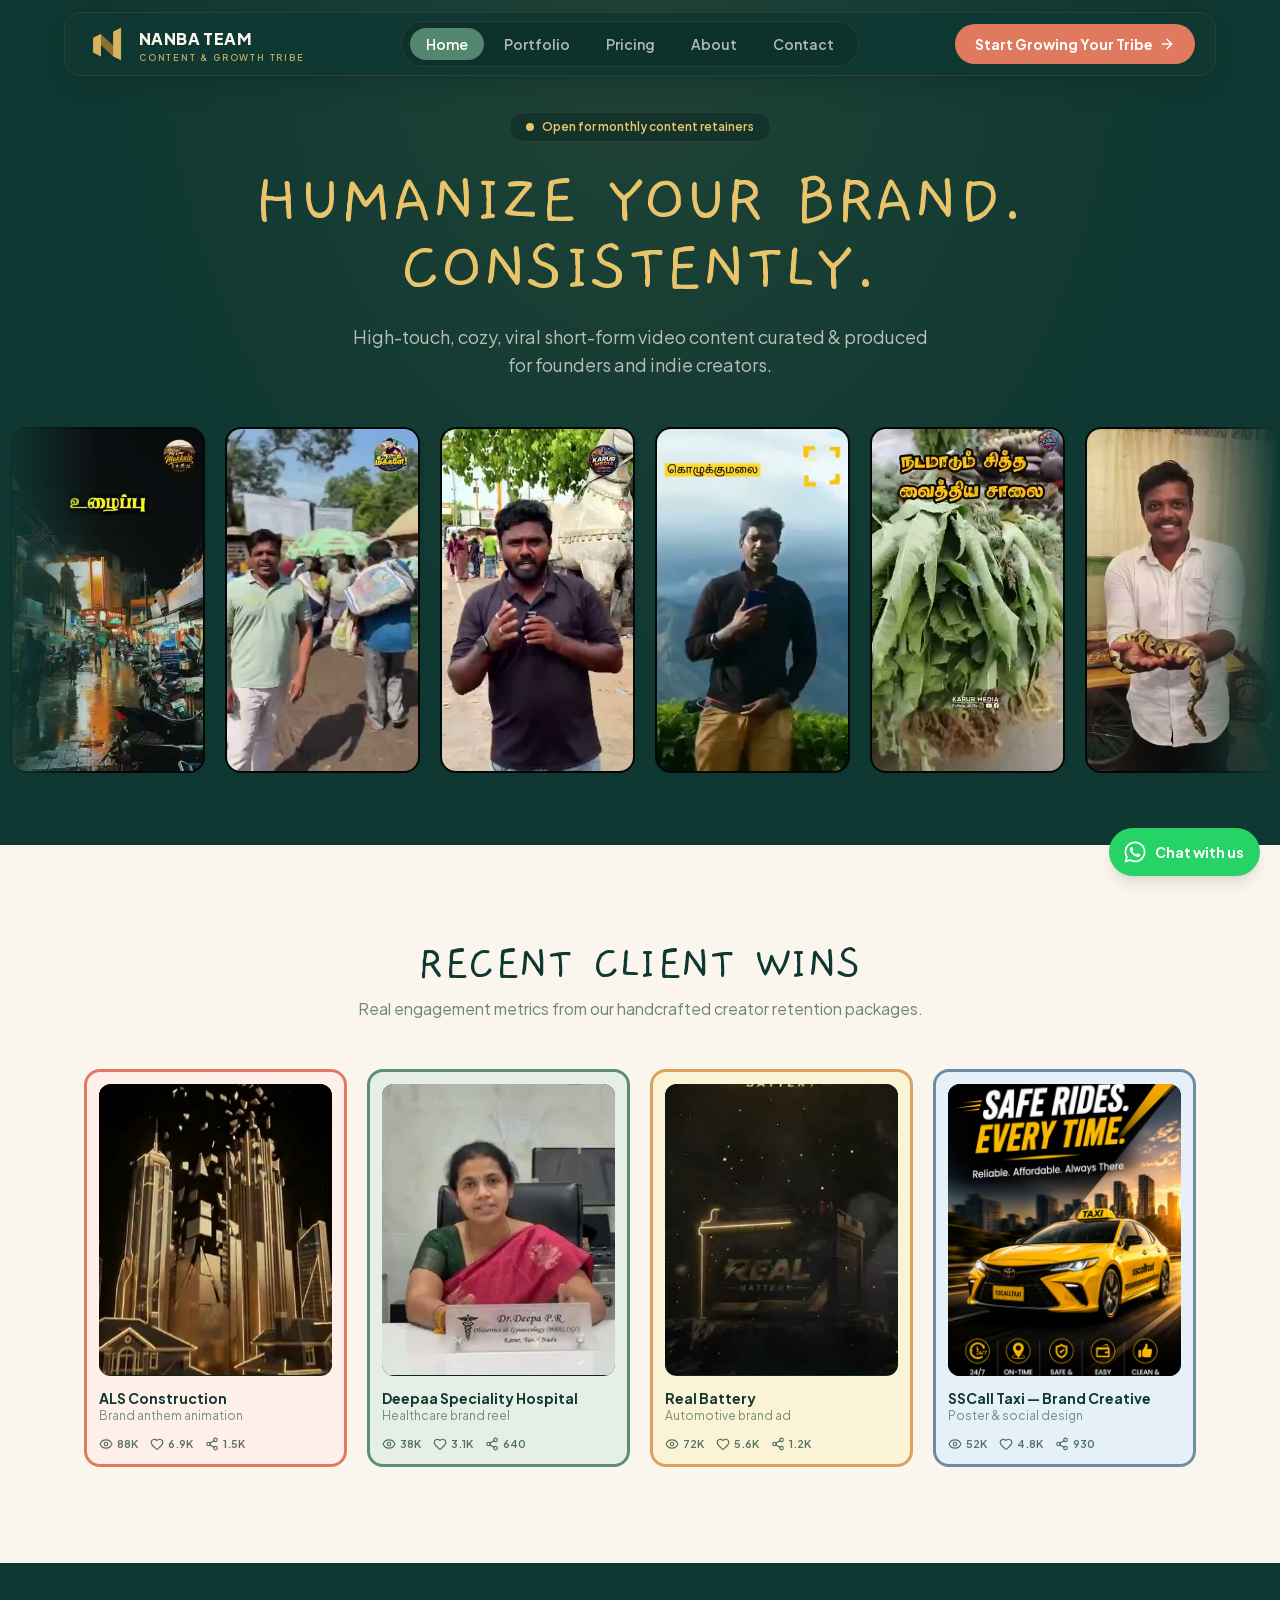
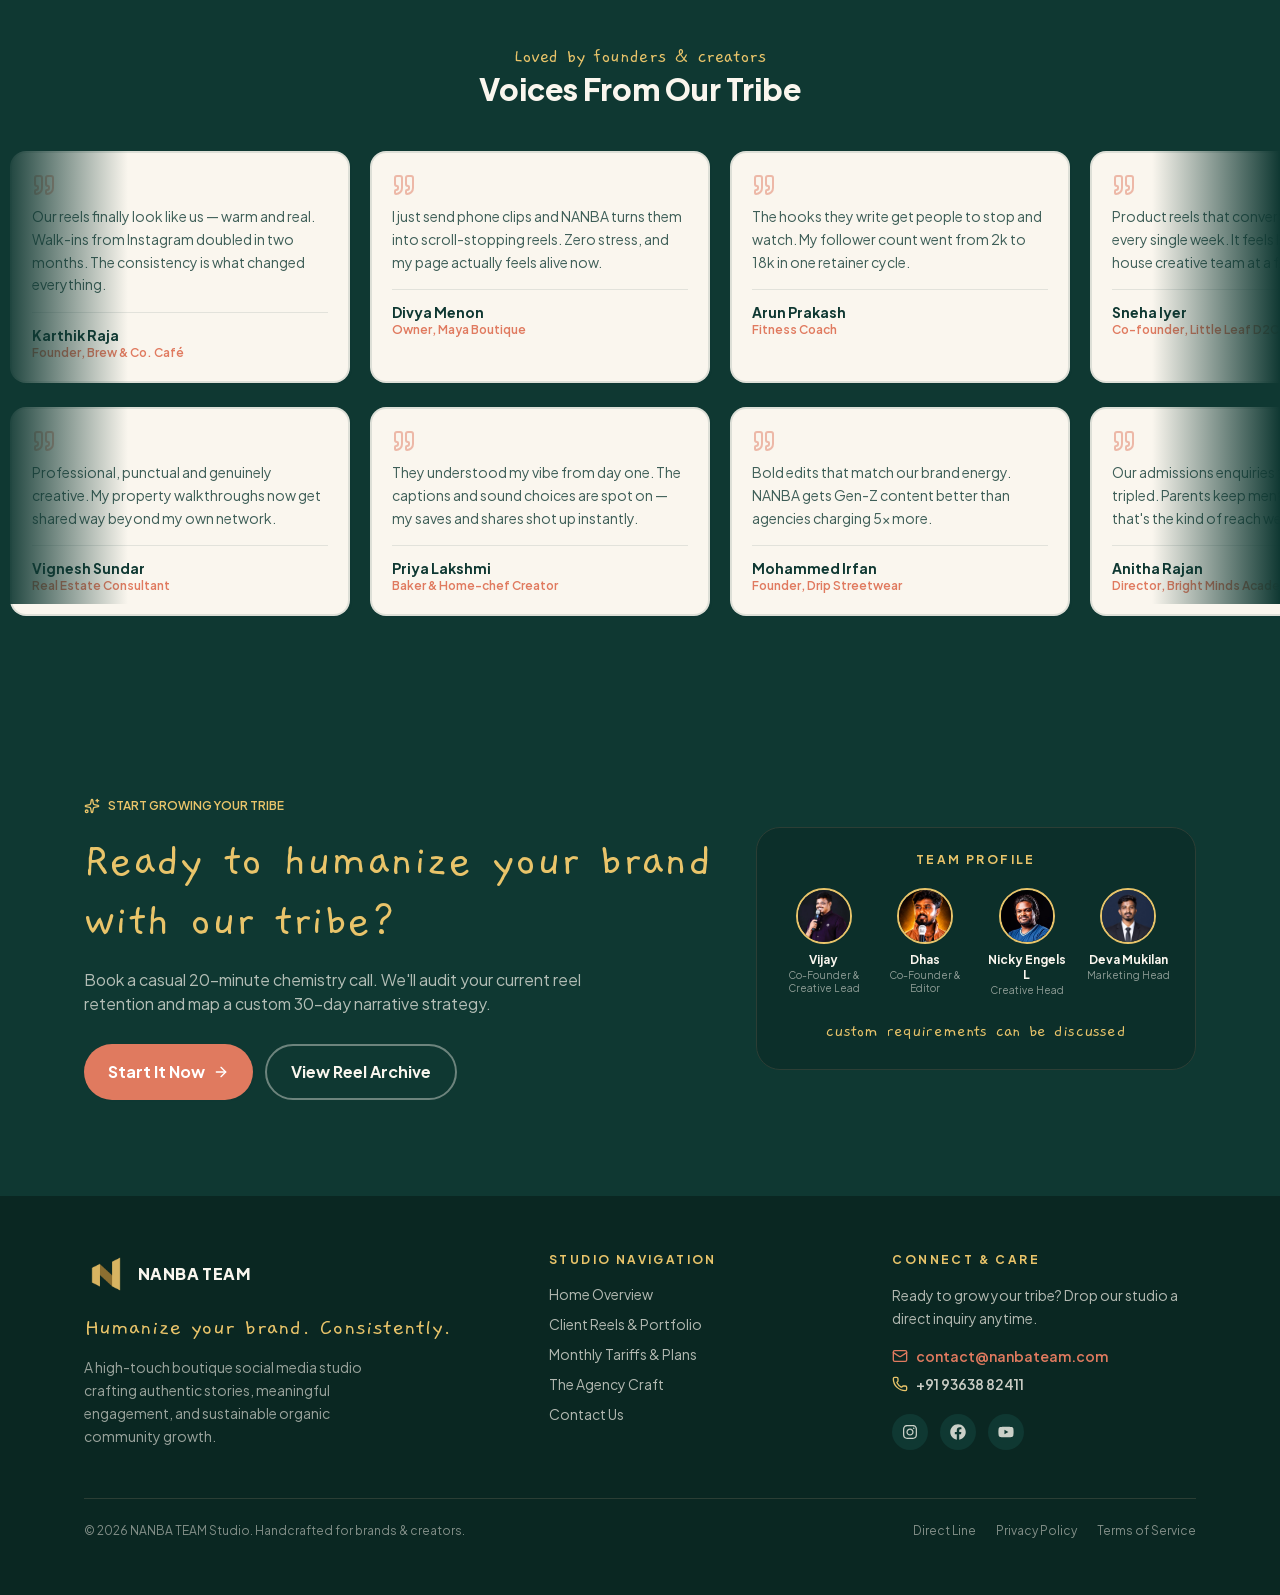
==== commit 1a60e7f9: "Deploy to GitHub Pages" ====
--- a/index.html
+++ b/index.html
@@ -1 +1 @@
-<!DOCTYPE html><html lang="en" class="gaegu_7c26d8f-module__zzpwxG__variable plus_jakarta_sans_e9451152-module__eMpaqG__variable h-full scroll-smooth antialiased overflow-x-clip"><head><meta charSet="utf-8"/><meta name="viewport" content="width=device-width, initial-scale=1"/><link rel="preload" href="/_next/static/media/02ab09f9d763c490-s.p.2z06xqu30airl.woff2" as="font" crossorigin="" type="font/woff2"/><link rel="preload" href="/_next/static/media/07f6361e5a7f80df-s.p.26av2_jsbqw2v.woff2" as="font" crossorigin="" type="font/woff2"/><link rel="preload" href="/_next/static/media/0889c66bad9b3c3b-s.p.3bu5-yd8kl91o.woff2" as="font" crossorigin="" type="font/woff2"/><link rel="preload" href="/_next/static/media/0be4ac5e39e9c602-s.p.1ew488432_xl1.woff2" as="font" crossorigin="" type="font/woff2"/><link rel="preload" href="/_next/static/media/0d9b096f9220bd2f-s.p.0mh0q1hdow45z.woff2" as="font" crossorigin="" type="font/woff2"/><link rel="preload" href="/_next/static/media/1ad3d68beda43b24-s.p.2brx1eskz0krx.woff2" as="font" crossorigin="" type="font/woff2"/><link rel="preload" href="/_next/static/media/1ee19894c821c06f-s.p.36zhr-3iyc0t_.woff2" as="font" crossorigin="" type="font/woff2"/><link rel="preload" href="/_next/static/media/202883325cd39b81-s.p.34hb9edh362c2.woff2" as="font" crossorigin="" type="font/woff2"/><link rel="preload" href="/_next/static/media/204f31b94d038ed8-s.p.2ocgn5f1t_rbs.woff2" as="font" crossorigin="" type="font/woff2"/><link rel="preload" href="/_next/static/media/20c699199e222389-s.p.2qbe9lbhqfc7x.woff2" as="font" crossorigin="" type="font/woff2"/><link rel="preload" href="/_next/static/media/21991a609c1e4f24-s.p.1x-bwd_pke8d1.woff2" as="font" crossorigin="" type="font/woff2"/><link rel="preload" href="/_next/static/media/2226ad673b3fc0f6-s.p.1l7dnuyk6zhsk.woff2" as="font" crossorigin="" type="font/woff2"/><link rel="preload" href="/_next/static/media/2348b8dc2aca3f08-s.p.18v5fvstyihp3.woff2" as="font" crossorigin="" type="font/woff2"/><link rel="preload" href="/_next/static/media/237cbc7a510357a4-s.p.1iu-ph6b7b-4t.woff2" as="font" crossorigin="" type="font/woff2"/><link rel="preload" href="/_next/static/media/2b2eb8324c5f676a-s.p.2213uwbx3dwca.woff2" as="font" crossorigin="" type="font/woff2"/><link rel="preload" href="/_next/static/media/2b9962b1a2496f46-s.p.17w4vje8-ipgt.woff2" as="font" crossorigin="" type="font/woff2"/><link rel="preload" href="/_next/static/media/31d5de0b6304925d-s.p.3h4ut7jubgzyn.woff2" as="font" crossorigin="" type="font/woff2"/><link rel="preload" href="/_next/static/media/388ed6884b939c78-s.p.39i7gisshnir0.woff2" as="font" crossorigin="" type="font/woff2"/><link rel="preload" href="/_next/static/media/39bf5d97aec1c546-s.p.06c_m0aisupbr.woff2" as="font" crossorigin="" type="font/woff2"/><link rel="preload" href="/_next/static/media/39cc94e2095c98c9-s.p.3ud9gf32vyxjr.woff2" as="font" crossorigin="" type="font/woff2"/><link rel="preload" href="/_next/static/media/3bafb67cb5db234f-s.p.0sein3sbia7yl.woff2" as="font" crossorigin="" type="font/woff2"/><link rel="preload" href="/_next/static/media/3fd9a1b1e379a4e3-s.p.2aq_x5zo8qukl.woff2" as="font" crossorigin="" type="font/woff2"/><link rel="preload" href="/_next/static/media/41756c35938a897b-s.p.3ij7sxvma5f83.woff2" as="font" crossorigin="" type="font/woff2"/><link rel="preload" href="/_next/static/media/44f842f7de634629-s.p.30w83po6pjqte.woff2" as="font" crossorigin="" type="font/woff2"/><link rel="preload" href="/_next/static/media/47696934a7570da2-s.p.1rtq36x7rz84k.woff2" as="font" crossorigin="" type="font/woff2"/><link rel="preload" href="/_next/static/media/4839acb9d141f772-s.p.3eb2uesbhz9fa.woff2" as="font" crossorigin="" type="font/woff2"/><link rel="preload" href="/_next/static/media/48a96dcb9690e60c-s.p.0c49pac54i1ry.woff2" as="font" crossorigin="" type="font/woff2"/><link rel="preload" href="/_next/static/media/4d2098fe38b52459-s.p.1-31cv4hlnr44.woff2" as="font" crossorigin="" type="font/woff2"/><link rel="preload" href="/_next/static/media/4edddecc9770748a-s.p.3b52kuw3s317p.woff2" as="font" crossorigin="" type="font/woff2"/><link rel="preload" href="/_next/static/media/4ef28ae728707c88-s.p.0hv5pa9fvdldx.woff2" as="font" crossorigin="" type="font/woff2"/><link rel="preload" href="/_next/static/media/510d904d59ba32cc-s.p.3wwjw6hl4fb2d.woff2" as="font" crossorigin="" type="font/woff2"/><link rel="preload" href="/_next/static/media/542b922a717396a8-s.p.00eqib7ed9sjx.woff2" as="font" crossorigin="" type="font/woff2"/><link rel="preload" href="/_next/static/media/54ff2b849676b7ad-s.p.0v1eac1x8dybe.woff2" as="font" crossorigin="" type="font/woff2"/><link rel="preload" href="/_next/static/media/551ad6335de14b6d-s.p.3axi0fmzhcr48.woff2" as="font" crossorigin="" type="font/woff2"/><link rel="preload" href="/_next/static/media/555f6c9779a6ea2f-s.p.008y3w7hox3jm.woff2" as="font" crossorigin="" type="font/woff2"/><link rel="preload" href="/_next/static/media/5e3de3e2d3980614-s.p.0q-k4db4rpss1.woff2" as="font" crossorigin="" type="font/woff2"/><link rel="preload" href="/_next/static/media/5fd7b71943441d3d-s.p.2bggcmk0jzdee.woff2" as="font" crossorigin="" type="font/woff2"/><link rel="preload" href="/_next/static/media/60e97c82bbf2656a-s.p.0ha4tyojtkydt.woff2" as="font" crossorigin="" type="font/woff2"/><link rel="preload" href="/_next/static/media/633700c5144cf57b-s.p.071i-7zxz9gi2.woff2" as="font" crossorigin="" type="font/woff2"/><link rel="preload" href="/_next/static/media/6859b2bc6353e7e0-s.p.2d4wovlvb57bc.woff2" as="font" crossorigin="" type="font/woff2"/><link rel="preload" href="/_next/static/media/70624fd140078077-s.p.23jkk6rr0_8fk.woff2" as="font" crossorigin="" type="font/woff2"/><link rel="preload" href="/_next/static/media/708ac5215e601874-s.p.1otlbanmpt5tq.woff2" as="font" crossorigin="" type="font/woff2"/><link rel="preload" href="/_next/static/media/740073afa6d6604a-s.p.1nbpk8-73d_oc.woff2" as="font" crossorigin="" type="font/woff2"/><link rel="preload" href="/_next/static/media/768b290376bb94a3-s.p.1oto7bq1wstw1.woff2" as="font" crossorigin="" type="font/woff2"/><link rel="preload" href="/_next/static/media/789ae921f9ad0c32-s.p.1hzfxwe0g_4r6.woff2" as="font" crossorigin="" type="font/woff2"/><link rel="preload" href="/_next/static/media/794e4d4a6de731ed-s.p.434e-nz-wzhqd.woff2" as="font" crossorigin="" type="font/woff2"/><link rel="preload" href="/_next/static/media/7a9067cce673902f-s.p.2vrfifoe5swj7.woff2" as="font" crossorigin="" type="font/woff2"/><link rel="preload" href="/_next/static/media/7a989262f8963453-s.p.3dgdp7v1qvdfw.woff2" as="font" crossorigin="" type="font/woff2"/><link rel="preload" href="/_next/static/media/7fd638b15ad3af69-s.p.2rtd4_em2kmrp.woff2" as="font" crossorigin="" type="font/woff2"/><link rel="preload" href="/_next/static/media/80acc2f9d1790aee-s.p.3p1t1rei93fh0.woff2" as="font" crossorigin="" type="font/woff2"/><link rel="preload" href="/_next/static/media/8a172900e148830b-s.p.2w3jr8on308z4.woff2" as="font" crossorigin="" type="font/woff2"/><link rel="preload" href="/_next/static/media/8a706fcd092647c2-s.p.3f42frf00l82t.woff2" as="font" crossorigin="" type="font/woff2"/><link rel="preload" href="/_next/static/media/8ac56e8155405d86-s.p.2bbg-70eaudbk.woff2" as="font" crossorigin="" type="font/woff2"/><link rel="preload" href="/_next/static/media/8dd9d9ccf770dc02-s.p.04cq_wu1aeppn.woff2" as="font" crossorigin="" type="font/woff2"/><link rel="preload" href="/_next/static/media/8f102ac0d216e63f-s.p.0c_kz8whdv8or.woff2" as="font" crossorigin="" type="font/woff2"/><link rel="preload" href="/_next/static/media/8f8866676db871eb-s.p.40j30xrne1tay.woff2" as="font" crossorigin="" type="font/woff2"/><link rel="preload" href="/_next/static/media/9001c6e9193bd339-s.p.08unp-5_f1nmc.woff2" as="font" crossorigin="" type="font/woff2"/><link rel="preload" href="/_next/static/media/90cc20c11ed8e383-s.p.0apishbt6ot2x.woff2" as="font" crossorigin="" type="font/woff2"/><link rel="preload" href="/_next/static/media/92a4078f473b310a-s.p.3fholbloho3ce.woff2" as="font" crossorigin="" type="font/woff2"/><link rel="preload" href="/_next/static/media/966bb41cb5a84927-s.p.099ncwluo1pwv.woff2" as="font" crossorigin="" type="font/woff2"/><link rel="preload" href="/_next/static/media/9a2b8e2c490f308b-s.p.1tz91wep1x4gt.woff2" as="font" crossorigin="" type="font/woff2"/><link rel="preload" href="/_next/static/media/a80e5595f83d8b55-s.p.141x3jy_o2s_c.woff2" as="font" crossorigin="" type="font/woff2"/><link rel="preload" href="/_next/static/media/a867e5c2eed94751-s.p.23t_b7b8id_jc.woff2" as="font" crossorigin="" type="font/woff2"/><link rel="preload" href="/_next/static/media/abb9471e6803e3b8-s.p.16wdtjxottyq5.woff2" as="font" crossorigin="" type="font/woff2"/><link rel="preload" href="/_next/static/media/ac24db6a9998d311-s.p.3k92o99w2r654.woff2" as="font" crossorigin="" type="font/woff2"/><link rel="preload" href="/_next/static/media/adcb0330ba1b733e-s.p.3e9hq8x9jcw5f.woff2" as="font" crossorigin="" type="font/woff2"/><link rel="preload" href="/_next/static/media/b16d1c0c05e32a60-s.p.3hmujwi2x_d30.woff2" as="font" crossorigin="" type="font/woff2"/><link rel="preload" href="/_next/static/media/b8e59591506d0376-s.p.3br1yix7oid_s.woff2" as="font" crossorigin="" type="font/woff2"/><link rel="preload" href="/_next/static/media/b9de63e0a9fe0cf2-s.p.0kjbuy1fntxbt.woff2" as="font" crossorigin="" type="font/woff2"/><link rel="preload" href="/_next/static/media/c0f41373200663e9-s.p.17cwfm6qvzrcp.woff2" as="font" crossorigin="" type="font/woff2"/><link rel="preload" href="/_next/static/media/c14643a64a206949-s.p.44vfzu3s8d0o-.woff2" as="font" crossorigin="" type="font/woff2"/><link rel="preload" href="/_next/static/media/c18b3b7a2b12e7e3-s.p.3mcuhpjyi5m-5.woff2" as="font" crossorigin="" type="font/woff2"/><link rel="preload" href="/_next/static/media/c3a2990550a35540-s.p.1jwaqtabaz-m1.woff2" as="font" crossorigin="" type="font/woff2"/><link rel="preload" href="/_next/static/media/c81cd2cb3833e14d-s.p.1a-mlleribx4n.woff2" as="font" crossorigin="" type="font/woff2"/><link rel="preload" href="/_next/static/media/c8913da47d88777c-s.p.2u7ia6dg59fw9.woff2" as="font" crossorigin="" type="font/woff2"/><link rel="preload" href="/_next/static/media/cb01828b1f2642c1-s.p.0er-mb7ckf2du.woff2" as="font" crossorigin="" type="font/woff2"/><link rel="preload" href="/_next/static/media/cd147e7610168de3-s.p.30ah9lebvhxwf.woff2" as="font" crossorigin="" type="font/woff2"/><link rel="preload" href="/_next/static/media/d409128fdf063a28-s.p.2nleos27rd6dz.woff2" as="font" crossorigin="" type="font/woff2"/><link rel="preload" href="/_next/static/media/d87a2a6770484bbb-s.p.44z_7ancu-y5w.woff2" as="font" crossorigin="" type="font/woff2"/><link rel="preload" href="/_next/static/media/d87fe24f77c16a44-s.p.2pxhm5vwfw62e.woff2" as="font" crossorigin="" type="font/woff2"/><link rel="preload" href="/_next/static/media/da58ab5d8c1bbfc4-s.p.30j5qaj7faer7.woff2" as="font" crossorigin="" type="font/woff2"/><link rel="preload" href="/_next/static/media/db7b7fd3abb88410-s.p.16kneh1k30jk1.woff2" as="font" crossorigin="" type="font/woff2"/><link rel="preload" href="/_next/static/media/e04cae570ef1238a-s.p.0rzafts9fhw6x.woff2" as="font" crossorigin="" type="font/woff2"/><link rel="preload" href="/_next/static/media/e1e2f928535adaaf-s.p.3gedjnv4zpaja.woff2" as="font" crossorigin="" type="font/woff2"/><link rel="preload" href="/_next/static/media/e2c8bcaf359549f0-s.p.40ou3re1-vfex.woff2" as="font" crossorigin="" type="font/woff2"/><link rel="preload" href="/_next/static/media/e6e2c050d15af498-s.p.3m5ws44fh70q_.woff2" as="font" crossorigin="" type="font/woff2"/><link rel="preload" href="/_next/static/media/ef928e3c69d1408e-s.p.1j8bi-_bymyuh.woff2" as="font" crossorigin="" type="font/woff2"/><link rel="preload" href="/_next/static/media/f4a375c7008cdc4c-s.p.2hn01u8byatk2.woff2" as="font" crossorigin="" type="font/woff2"/><link rel="preload" href="/_next/static/media/f757dc6152132153-s.p.1s9qu896-qyi0.woff2" as="font" crossorigin="" type="font/woff2"/><link rel="preload" href="/_next/static/media/fba5a26ea33df6a3-s.p.18rizl4rsrl42.woff2" as="font" crossorigin="" type="font/woff2"/><link rel="preload" href="/_next/static/media/ff517ff56ff3579f-s.p.3s8bii8asllhp.woff2" as="font" crossorigin="" type="font/woff2"/><link rel="preload" as="image" href="/logo.png"/><link rel="preload" as="image" href="/team/vijay-v2.jpg"/><link rel="preload" as="image" href="/team/dhas-v2.jpg"/><link rel="preload" as="image" href="/team/nicky.jpg"/><link rel="stylesheet" href="/_next/static/chunks/14yj1wxo8a4u_.css" data-precedence="next"/><link rel="stylesheet" href="/_next/static/chunks/28e2rmxzl8j-g.css" data-precedence="next"/><link rel="preload" as="script" fetchPriority="low" href="/_next/static/chunks/3s6nzrbk-8mnv.js"/><script src="/_next/static/chunks/19mx3mg6lkumu.js" async=""></script><script src="/_next/static/chunks/3g4px251sg85e.js" async=""></script><script src="/_next/static/chunks/0tgjiok8t6d_n.js" async=""></script><script src="/_next/static/chunks/turbopack-2wgs7irzom57_.js" async=""></script><script src="/_next/static/chunks/0h2qsuyze9ds1.js" async=""></script><script src="/_next/static/chunks/3m2hduhm5k0lx.js" async=""></script><script src="/_next/static/chunks/3t5roieu3y1u1.js" async=""></script><script src="/_next/static/chunks/1_kdzz48cb5_0.js" async=""></script><script src="/_next/static/chunks/2xw3amaqxbse8.js" async=""></script><title>NANBA TEAM — Humanize Your Brand. Consistently.</title><meta name="description" content="A high-touch boutique social media studio crafting authentic short-form video content, reels and page management for founders, creators and indie brands."/><link rel="canonical" href="https://www.nanbateam.com"/><meta property="og:title" content="NANBA TEAM — Humanize Your Brand. Consistently."/><meta property="og:description" content="A high-touch boutique social media studio crafting authentic short-form video content, reels and page management for founders, creators and indie brands."/><meta property="og:url" content="https://www.nanbateam.com"/><meta property="og:site_name" content="Nanba Team"/><meta property="og:image" content="https://www.nanbateam.com/nanba-team-logo-1200x630.png"/><meta property="og:image:alt" content="Nanba Team Logo"/><meta property="og:type" content="website"/><meta name="twitter:card" content="summary_large_image"/><meta name="twitter:title" content="NANBA TEAM — Humanize Your Brand. Consistently."/><meta name="twitter:description" content="A high-touch boutique social media studio crafting authentic short-form video content, reels and page management for founders, creators and indie brands."/><meta name="twitter:image" content="https://www.nanbateam.com/nanba-team-logo-1200x630.png"/><meta name="twitter:image:alt" content="Nanba Team Logo"/><link rel="icon" href="/favicon.ico?favicon.1oj3ag_hqwmh9.ico" sizes="64x64" type="image/x-icon"/><link rel="icon" href="/icon.png?icon.25h7l8lnt34qs.png" sizes="512x512" type="image/png"/><meta name="next-size-adjust" content=""/><script src="/_next/static/chunks/0cz1d0mv5g_q7.js" noModule=""></script></head><body class="min-h-full flex flex-col overflow-x-hidden bg-brand-cream text-brand-teal font-sans selection:bg-brand-gold/40 pb-16 md:pb-0"><div hidden=""><!--$--><!--/$--></div><nav class="fixed top-0 inset-x-0 z-50 px-3 sm:px-4 pt-3"><div class="max-w-6xl mx-auto px-4 sm:px-5 h-14 md:h-16 flex items-center justify-center md:justify-between rounded-2xl bg-brand-teal border border-brand-border shadow-[0_10px_30px_-10px_rgba(10,39,34,0.6)]"><a class="flex items-center gap-2.5" href="/"><img alt="NANBA TEAM logo" width="44" height="44" decoding="async" data-nimg="1" class="w-10 h-10 md:w-11 md:h-11 object-contain drop-shadow" style="color:transparent" src="/logo.png"/><span class="leading-none"><span class="block text-brand-cream font-extrabold tracking-wide text-sm md:text-base">NANBA TEAM</span><span class="block text-brand-gold/80 text-[9px] font-semibold tracking-[0.2em] mt-0.5">CONTENT &amp; GROWTH TRIBE</span></span></a><div class="hidden md:flex items-center gap-1 bg-brand-dark/40 rounded-full px-2 py-1.5 border border-brand-border"><a class="px-4 py-1.5 rounded-full text-sm font-semibold transition-colors bg-brand-sage/90 text-white" href="/">Home</a><a class="px-4 py-1.5 rounded-full text-sm font-semibold transition-colors text-brand-cream/70 hover:text-brand-cream" href="/portfolio">Portfolio</a><a class="px-4 py-1.5 rounded-full text-sm font-semibold transition-colors text-brand-cream/70 hover:text-brand-cream" href="/pricing">Pricing</a><a class="px-4 py-1.5 rounded-full text-sm font-semibold transition-colors text-brand-cream/70 hover:text-brand-cream" href="/about">About</a><a class="px-4 py-1.5 rounded-full text-sm font-semibold transition-colors text-brand-cream/70 hover:text-brand-cream" href="/contact">Contact</a></div><a class="hidden md:inline-flex items-center gap-1.5 bg-brand-terracotta text-white text-sm font-bold px-4 lg:px-5 py-2.5 rounded-full hover:brightness-105 transition-all shadow-doodle-sm" href="/contact">Start Growing Your Tribe<svg xmlns="http://www.w3.org/2000/svg" width="24" height="24" viewBox="0 0 24 24" fill="none" stroke="currentColor" stroke-width="2" stroke-linecap="round" stroke-linejoin="round" class="lucide lucide-arrow-right w-4 h-4" aria-hidden="true"><path d="M5 12h14"></path><path d="m12 5 7 7-7 7"></path></svg></a></div></nav><main class="flex-1"><section class="relative bg-brand-teal text-brand-cream pt-24 md:pt-28 pb-16 overflow-hidden"><div class="absolute inset-0 bg-[radial-gradient(ellipse_at_top,_rgba(233,196,106,0.08),_transparent_60%)]"></div><div class="relative max-w-6xl mx-auto px-5 text-center"><span class="inline-flex items-center gap-2 text-xs font-semibold bg-brand-dark/50 border border-brand-border rounded-full px-4 py-1.5 text-brand-gold"><span class="w-2 h-2 rounded-full bg-brand-gold animate-pulse"></span>Open for monthly content retainers</span><h1 class="font-hand text-brand-gold leading-[0.95] mt-6 text-3xl sm:text-6xl md:text-7xl">HUMANIZE YOUR BRAND.<br/>CONSISTENTLY.</h1><p class="mt-5 text-brand-cream/70 max-w-xl mx-auto text-base md:text-lg">High-touch, cozy, viral short-form video content curated &amp; produced for founders and indie creators.</p></div><div class="relative mt-10"><div class="relative overflow-hidden"><div class="pointer-events-none absolute inset-y-0 left-0 w-10 sm:w-24 z-10 bg-gradient-to-r from-brand-teal to-transparent"></div><div class="pointer-events-none absolute inset-y-0 right-0 w-10 sm:w-24 z-10 bg-gradient-to-l from-brand-teal to-transparent"></div><div class="flex w-max py-2"><div class="flex animate-marquee" style="animation-duration:110s"><div class="shrink-0 px-2.5 w-[190px] sm:w-[215px]"><div class="relative w-full aspect-[9/16] rounded-2xl overflow-hidden border-2 border-brand-teal/15 shadow-doodle bg-black"><video src="/videos/reels/s1.mp4" poster="/videos/reels/s1.jpg" muted="" loop="" playsInline="" preload="none" class="absolute inset-0 w-full h-full object-cover pointer-events-none"></video></div></div><div class="shrink-0 px-2.5 w-[190px] sm:w-[215px]"><div class="relative w-full aspect-[9/16] rounded-2xl overflow-hidden border-2 border-brand-teal/15 shadow-doodle bg-black"><video src="/videos/reels/s2.mp4" poster="/videos/reels/s2.jpg" muted="" loop="" playsInline="" preload="none" class="absolute inset-0 w-full h-full object-cover pointer-events-none"></video></div></div><div class="shrink-0 px-2.5 w-[190px] sm:w-[215px]"><div class="relative w-full aspect-[9/16] rounded-2xl overflow-hidden border-2 border-brand-teal/15 shadow-doodle bg-black"><video src="/videos/reels/s3.mp4" poster="/videos/reels/s3.jpg" muted="" loop="" playsInline="" preload="none" class="absolute inset-0 w-full h-full object-cover pointer-events-none"></video></div></div><div class="shrink-0 px-2.5 w-[190px] sm:w-[215px]"><div class="relative w-full aspect-[9/16] rounded-2xl overflow-hidden border-2 border-brand-teal/15 shadow-doodle bg-black"><video src="/videos/reels/s4.mp4" poster="/videos/reels/s4.jpg" muted="" loop="" playsInline="" preload="none" class="absolute inset-0 w-full h-full object-cover pointer-events-none"></video></div></div><div class="shrink-0 px-2.5 w-[190px] sm:w-[215px]"><div class="relative w-full aspect-[9/16] rounded-2xl overflow-hidden border-2 border-brand-teal/15 shadow-doodle bg-black"><video src="/videos/reels/s5.mp4" poster="/videos/reels/s5.jpg" muted="" loop="" playsInline="" preload="none" class="absolute inset-0 w-full h-full object-cover pointer-events-none"></video></div></div><div class="shrink-0 px-2.5 w-[190px] sm:w-[215px]"><div class="relative w-full aspect-[9/16] rounded-2xl overflow-hidden border-2 border-brand-teal/15 shadow-doodle bg-black"><video src="/videos/reels/s6.mp4" poster="/videos/reels/s6.jpg" muted="" loop="" playsInline="" preload="none" class="absolute inset-0 w-full h-full object-cover pointer-events-none"></video></div></div><div class="shrink-0 px-2.5 w-[190px] sm:w-[215px]"><div class="relative w-full aspect-[9/16] rounded-2xl overflow-hidden border-2 border-brand-teal/15 shadow-doodle bg-black"><video src="/videos/reels/s7.mp4" poster="/videos/reels/s7.jpg" muted="" loop="" playsInline="" preload="none" class="absolute inset-0 w-full h-full object-cover pointer-events-none"></video></div></div><div class="shrink-0 px-2.5 w-[190px] sm:w-[215px]"><div class="relative w-full aspect-[9/16] rounded-2xl overflow-hidden border-2 border-brand-teal/15 shadow-doodle bg-black"><video src="/videos/reels/s8.mp4" poster="/videos/reels/s8.jpg" muted="" loop="" playsInline="" preload="none" class="absolute inset-0 w-full h-full object-cover pointer-events-none"></video></div></div><div class="shrink-0 px-2.5 w-[190px] sm:w-[215px]"><div class="relative w-full aspect-[9/16] rounded-2xl overflow-hidden border-2 border-brand-teal/15 shadow-doodle bg-black"><video src="/videos/reels/s9.mp4" poster="/videos/reels/s9.jpg" muted="" loop="" playsInline="" preload="none" class="absolute inset-0 w-full h-full object-cover pointer-events-none"></video></div></div><div class="shrink-0 px-2.5 w-[190px] sm:w-[215px]"><div class="relative w-full aspect-[9/16] rounded-2xl overflow-hidden border-2 border-brand-teal/15 shadow-doodle bg-black"><video src="/videos/reels/s10.mp4" poster="/videos/reels/s10.jpg" muted="" loop="" playsInline="" preload="none" class="absolute inset-0 w-full h-full object-cover pointer-events-none"></video></div></div><div class="shrink-0 px-2.5 w-[190px] sm:w-[215px]"><div class="relative w-full aspect-[9/16] rounded-2xl overflow-hidden border-2 border-brand-teal/15 shadow-doodle bg-black"><video src="/videos/reels/s11.mp4" poster="/videos/reels/s11.jpg" muted="" loop="" playsInline="" preload="none" class="absolute inset-0 w-full h-full object-cover pointer-events-none"></video></div></div><div class="shrink-0 px-2.5 w-[190px] sm:w-[215px]"><div class="relative w-full aspect-[9/16] rounded-2xl overflow-hidden border-2 border-brand-teal/15 shadow-doodle bg-black"><video src="/videos/reels/s12.mp4" poster="/videos/reels/s12.jpg" muted="" loop="" playsInline="" preload="none" class="absolute inset-0 w-full h-full object-cover pointer-events-none"></video></div></div><div class="shrink-0 px-2.5 w-[190px] sm:w-[215px]"><div class="relative w-full aspect-[9/16] rounded-2xl overflow-hidden border-2 border-brand-teal/15 shadow-doodle bg-black"><video src="/videos/reels/s1.mp4" poster="/videos/reels/s1.jpg" muted="" loop="" playsInline="" preload="none" class="absolute inset-0 w-full h-full object-cover pointer-events-none"></video></div></div><div class="shrink-0 px-2.5 w-[190px] sm:w-[215px]"><div class="relative w-full aspect-[9/16] rounded-2xl overflow-hidden border-2 border-brand-teal/15 shadow-doodle bg-black"><video src="/videos/reels/s2.mp4" poster="/videos/reels/s2.jpg" muted="" loop="" playsInline="" preload="none" class="absolute inset-0 w-full h-full object-cover pointer-events-none"></video></div></div><div class="shrink-0 px-2.5 w-[190px] sm:w-[215px]"><div class="relative w-full aspect-[9/16] rounded-2xl overflow-hidden border-2 border-brand-teal/15 shadow-doodle bg-black"><video src="/videos/reels/s3.mp4" poster="/videos/reels/s3.jpg" muted="" loop="" playsInline="" preload="none" class="absolute inset-0 w-full h-full object-cover pointer-events-none"></video></div></div><div class="shrink-0 px-2.5 w-[190px] sm:w-[215px]"><div class="relative w-full aspect-[9/16] rounded-2xl overflow-hidden border-2 border-brand-teal/15 shadow-doodle bg-black"><video src="/videos/reels/s4.mp4" poster="/videos/reels/s4.jpg" muted="" loop="" playsInline="" preload="none" class="absolute inset-0 w-full h-full object-cover pointer-events-none"></video></div></div><div class="shrink-0 px-2.5 w-[190px] sm:w-[215px]"><div class="relative w-full aspect-[9/16] rounded-2xl overflow-hidden border-2 border-brand-teal/15 shadow-doodle bg-black"><video src="/videos/reels/s5.mp4" poster="/videos/reels/s5.jpg" muted="" loop="" playsInline="" preload="none" class="absolute inset-0 w-full h-full object-cover pointer-events-none"></video></div></div><div class="shrink-0 px-2.5 w-[190px] sm:w-[215px]"><div class="relative w-full aspect-[9/16] rounded-2xl overflow-hidden border-2 border-brand-teal/15 shadow-doodle bg-black"><video src="/videos/reels/s6.mp4" poster="/videos/reels/s6.jpg" muted="" loop="" playsInline="" preload="none" class="absolute inset-0 w-full h-full object-cover pointer-events-none"></video></div></div><div class="shrink-0 px-2.5 w-[190px] sm:w-[215px]"><div class="relative w-full aspect-[9/16] rounded-2xl overflow-hidden border-2 border-brand-teal/15 shadow-doodle bg-black"><video src="/videos/reels/s7.mp4" poster="/videos/reels/s7.jpg" muted="" loop="" playsInline="" preload="none" class="absolute inset-0 w-full h-full object-cover pointer-events-none"></video></div></div><div class="shrink-0 px-2.5 w-[190px] sm:w-[215px]"><div class="relative w-full aspect-[9/16] rounded-2xl overflow-hidden border-2 border-brand-teal/15 shadow-doodle bg-black"><video src="/videos/reels/s8.mp4" poster="/videos/reels/s8.jpg" muted="" loop="" playsInline="" preload="none" class="absolute inset-0 w-full h-full object-cover pointer-events-none"></video></div></div><div class="shrink-0 px-2.5 w-[190px] sm:w-[215px]"><div class="relative w-full aspect-[9/16] rounded-2xl overflow-hidden border-2 border-brand-teal/15 shadow-doodle bg-black"><video src="/videos/reels/s9.mp4" poster="/videos/reels/s9.jpg" muted="" loop="" playsInline="" preload="none" class="absolute inset-0 w-full h-full object-cover pointer-events-none"></video></div></div><div class="shrink-0 px-2.5 w-[190px] sm:w-[215px]"><div class="relative w-full aspect-[9/16] rounded-2xl overflow-hidden border-2 border-brand-teal/15 shadow-doodle bg-black"><video src="/videos/reels/s10.mp4" poster="/videos/reels/s10.jpg" muted="" loop="" playsInline="" preload="none" class="absolute inset-0 w-full h-full object-cover pointer-events-none"></video></div></div><div class="shrink-0 px-2.5 w-[190px] sm:w-[215px]"><div class="relative w-full aspect-[9/16] rounded-2xl overflow-hidden border-2 border-brand-teal/15 shadow-doodle bg-black"><video src="/videos/reels/s11.mp4" poster="/videos/reels/s11.jpg" muted="" loop="" playsInline="" preload="none" class="absolute inset-0 w-full h-full object-cover pointer-events-none"></video></div></div><div class="shrink-0 px-2.5 w-[190px] sm:w-[215px]"><div class="relative w-full aspect-[9/16] rounded-2xl overflow-hidden border-2 border-brand-teal/15 shadow-doodle bg-black"><video src="/videos/reels/s12.mp4" poster="/videos/reels/s12.jpg" muted="" loop="" playsInline="" preload="none" class="absolute inset-0 w-full h-full object-cover pointer-events-none"></video></div></div></div></div></div></div></section><section class="bg-brand-cream py-16 md:py-24"><div class="max-w-6xl mx-auto px-5"><div class="text-center mb-12"><h2 class="font-hand text-brand-teal text-3xl sm:text-4xl md:text-5xl">RECENT CLIENT WINS</h2><p class="text-brand-teal/60 mt-2 max-w-xl mx-auto">Real engagement metrics from our handcrafted creator retention packages.</p></div></div><div class="hidden md:grid max-w-6xl mx-auto px-5 gap-5 md:grid-cols-2 lg:grid-cols-4"><div class="flex"><div class="w-full bg-brand-peach frame-pink p-3 rounded-2xl"><div class="relative rounded-xl overflow-hidden aspect-[4/5] bg-brand-dark mb-3"><video src="/videos/reels/s15.mp4" poster="/videos/reels/s15.jpg" muted="" loop="" playsInline="" preload="none" class="absolute inset-0 w-full h-full object-cover pointer-events-none"></video></div><h3 class="font-bold text-brand-teal text-sm">ALS Construction</h3><p class="text-brand-teal/55 text-xs mb-3">Brand anthem animation</p><div class="flex items-center gap-3 text-[11px] font-semibold text-brand-teal/70"><span class="inline-flex items-center gap-1"><svg xmlns="http://www.w3.org/2000/svg" width="24" height="24" viewBox="0 0 24 24" fill="none" stroke="currentColor" stroke-width="2" stroke-linecap="round" stroke-linejoin="round" class="lucide lucide-eye w-3.5 h-3.5" aria-hidden="true"><path d="M2.062 12.348a1 1 0 0 1 0-.696 10.75 10.75 0 0 1 19.876 0 1 1 0 0 1 0 .696 10.75 10.75 0 0 1-19.876 0"></path><circle cx="12" cy="12" r="3"></circle></svg> <!-- -->88K</span><span class="inline-flex items-center gap-1"><svg xmlns="http://www.w3.org/2000/svg" width="24" height="24" viewBox="0 0 24 24" fill="none" stroke="currentColor" stroke-width="2" stroke-linecap="round" stroke-linejoin="round" class="lucide lucide-heart w-3.5 h-3.5" aria-hidden="true"><path d="M2 9.5a5.5 5.5 0 0 1 9.591-3.676.56.56 0 0 0 .818 0A5.49 5.49 0 0 1 22 9.5c0 2.29-1.5 4-3 5.5l-5.492 5.313a2 2 0 0 1-3 .019L5 15c-1.5-1.5-3-3.2-3-5.5"></path></svg> <!-- -->6.9K</span><span class="inline-flex items-center gap-1"><svg xmlns="http://www.w3.org/2000/svg" width="24" height="24" viewBox="0 0 24 24" fill="none" stroke="currentColor" stroke-width="2" stroke-linecap="round" stroke-linejoin="round" class="lucide lucide-share-2 w-3.5 h-3.5" aria-hidden="true"><circle cx="18" cy="5" r="3"></circle><circle cx="6" cy="12" r="3"></circle><circle cx="18" cy="19" r="3"></circle><line x1="8.59" x2="15.42" y1="13.51" y2="17.49"></line><line x1="15.41" x2="8.59" y1="6.51" y2="10.49"></line></svg> <!-- -->1.5K</span></div></div></div><div class="flex"><div class="w-full bg-brand-matcha frame-green p-3 rounded-2xl"><div class="relative rounded-xl overflow-hidden aspect-[4/5] bg-brand-dark mb-3"><video src="/videos/reels/s13.mp4" poster="/videos/reels/s13.jpg" muted="" loop="" playsInline="" preload="none" class="absolute inset-0 w-full h-full object-cover pointer-events-none"></video></div><h3 class="font-bold text-brand-teal text-sm">Deepaa Speciality Hospital</h3><p class="text-brand-teal/55 text-xs mb-3">Healthcare brand reel</p><div class="flex items-center gap-3 text-[11px] font-semibold text-brand-teal/70"><span class="inline-flex items-center gap-1"><svg xmlns="http://www.w3.org/2000/svg" width="24" height="24" viewBox="0 0 24 24" fill="none" stroke="currentColor" stroke-width="2" stroke-linecap="round" stroke-linejoin="round" class="lucide lucide-eye w-3.5 h-3.5" aria-hidden="true"><path d="M2.062 12.348a1 1 0 0 1 0-.696 10.75 10.75 0 0 1 19.876 0 1 1 0 0 1 0 .696 10.75 10.75 0 0 1-19.876 0"></path><circle cx="12" cy="12" r="3"></circle></svg> <!-- -->38K</span><span class="inline-flex items-center gap-1"><svg xmlns="http://www.w3.org/2000/svg" width="24" height="24" viewBox="0 0 24 24" fill="none" stroke="currentColor" stroke-width="2" stroke-linecap="round" stroke-linejoin="round" class="lucide lucide-heart w-3.5 h-3.5" aria-hidden="true"><path d="M2 9.5a5.5 5.5 0 0 1 9.591-3.676.56.56 0 0 0 .818 0A5.49 5.49 0 0 1 22 9.5c0 2.29-1.5 4-3 5.5l-5.492 5.313a2 2 0 0 1-3 .019L5 15c-1.5-1.5-3-3.2-3-5.5"></path></svg> <!-- -->3.1K</span><span class="inline-flex items-center gap-1"><svg xmlns="http://www.w3.org/2000/svg" width="24" height="24" viewBox="0 0 24 24" fill="none" stroke="currentColor" stroke-width="2" stroke-linecap="round" stroke-linejoin="round" class="lucide lucide-share-2 w-3.5 h-3.5" aria-hidden="true"><circle cx="18" cy="5" r="3"></circle><circle cx="6" cy="12" r="3"></circle><circle cx="18" cy="19" r="3"></circle><line x1="8.59" x2="15.42" y1="13.51" y2="17.49"></line><line x1="15.41" x2="8.59" y1="6.51" y2="10.49"></line></svg> <!-- -->640</span></div></div></div><div class="flex"><div class="w-full bg-brand-yellow frame-yellow p-3 rounded-2xl"><div class="relative rounded-xl overflow-hidden aspect-[4/5] bg-brand-dark mb-3"><video src="/videos/reels/s14.mp4" poster="/videos/reels/s14.jpg" muted="" loop="" playsInline="" preload="none" class="absolute inset-0 w-full h-full object-cover pointer-events-none"></video></div><h3 class="font-bold text-brand-teal text-sm">Real Battery</h3><p class="text-brand-teal/55 text-xs mb-3">Automotive brand ad</p><div class="flex items-center gap-3 text-[11px] font-semibold text-brand-teal/70"><span class="inline-flex items-center gap-1"><svg xmlns="http://www.w3.org/2000/svg" width="24" height="24" viewBox="0 0 24 24" fill="none" stroke="currentColor" stroke-width="2" stroke-linecap="round" stroke-linejoin="round" class="lucide lucide-eye w-3.5 h-3.5" aria-hidden="true"><path d="M2.062 12.348a1 1 0 0 1 0-.696 10.75 10.75 0 0 1 19.876 0 1 1 0 0 1 0 .696 10.75 10.75 0 0 1-19.876 0"></path><circle cx="12" cy="12" r="3"></circle></svg> <!-- -->72K</span><span class="inline-flex items-center gap-1"><svg xmlns="http://www.w3.org/2000/svg" width="24" height="24" viewBox="0 0 24 24" fill="none" stroke="currentColor" stroke-width="2" stroke-linecap="round" stroke-linejoin="round" class="lucide lucide-heart w-3.5 h-3.5" aria-hidden="true"><path d="M2 9.5a5.5 5.5 0 0 1 9.591-3.676.56.56 0 0 0 .818 0A5.49 5.49 0 0 1 22 9.5c0 2.29-1.5 4-3 5.5l-5.492 5.313a2 2 0 0 1-3 .019L5 15c-1.5-1.5-3-3.2-3-5.5"></path></svg> <!-- -->5.6K</span><span class="inline-flex items-center gap-1"><svg xmlns="http://www.w3.org/2000/svg" width="24" height="24" viewBox="0 0 24 24" fill="none" stroke="currentColor" stroke-width="2" stroke-linecap="round" stroke-linejoin="round" class="lucide lucide-share-2 w-3.5 h-3.5" aria-hidden="true"><circle cx="18" cy="5" r="3"></circle><circle cx="6" cy="12" r="3"></circle><circle cx="18" cy="19" r="3"></circle><line x1="8.59" x2="15.42" y1="13.51" y2="17.49"></line><line x1="15.41" x2="8.59" y1="6.51" y2="10.49"></line></svg> <!-- -->1.2K</span></div></div></div><div class="flex"><div class="w-full bg-brand-blue frame-blue p-3 rounded-2xl"><div class="relative rounded-xl overflow-hidden aspect-[4/5] bg-brand-dark mb-3"><img src="/customer_wins_img/sscalltaxi.jpg" alt="SSCall Taxi — Brand Creative" loading="lazy" decoding="async" class="absolute inset-0 w-full h-full object-cover"/></div><h3 class="font-bold text-brand-teal text-sm">SSCall Taxi — Brand Creative</h3><p class="text-brand-teal/55 text-xs mb-3">Poster &amp; social design</p><div class="flex items-center gap-3 text-[11px] font-semibold text-brand-teal/70"><span class="inline-flex items-center gap-1"><svg xmlns="http://www.w3.org/2000/svg" width="24" height="24" viewBox="0 0 24 24" fill="none" stroke="currentColor" stroke-width="2" stroke-linecap="round" stroke-linejoin="round" class="lucide lucide-eye w-3.5 h-3.5" aria-hidden="true"><path d="M2.062 12.348a1 1 0 0 1 0-.696 10.75 10.75 0 0 1 19.876 0 1 1 0 0 1 0 .696 10.75 10.75 0 0 1-19.876 0"></path><circle cx="12" cy="12" r="3"></circle></svg> <!-- -->52K</span><span class="inline-flex items-center gap-1"><svg xmlns="http://www.w3.org/2000/svg" width="24" height="24" viewBox="0 0 24 24" fill="none" stroke="currentColor" stroke-width="2" stroke-linecap="round" stroke-linejoin="round" class="lucide lucide-heart w-3.5 h-3.5" aria-hidden="true"><path d="M2 9.5a5.5 5.5 0 0 1 9.591-3.676.56.56 0 0 0 .818 0A5.49 5.49 0 0 1 22 9.5c0 2.29-1.5 4-3 5.5l-5.492 5.313a2 2 0 0 1-3 .019L5 15c-1.5-1.5-3-3.2-3-5.5"></path></svg> <!-- -->4.8K</span><span class="inline-flex items-center gap-1"><svg xmlns="http://www.w3.org/2000/svg" width="24" height="24" viewBox="0 0 24 24" fill="none" stroke="currentColor" stroke-width="2" stroke-linecap="round" stroke-linejoin="round" class="lucide lucide-share-2 w-3.5 h-3.5" aria-hidden="true"><circle cx="18" cy="5" r="3"></circle><circle cx="6" cy="12" r="3"></circle><circle cx="18" cy="19" r="3"></circle><line x1="8.59" x2="15.42" y1="13.51" y2="17.49"></line><line x1="15.41" x2="8.59" y1="6.51" y2="10.49"></line></svg> <!-- -->930</span></div></div></div></div><div class="relative marquee-pause overflow-hidden md:hidden"><div class="pointer-events-none absolute inset-y-0 left-0 w-10 sm:w-24 z-10 bg-gradient-to-r from-brand-cream to-transparent"></div><div class="pointer-events-none absolute inset-y-0 right-0 w-10 sm:w-24 z-10 bg-gradient-to-l from-brand-cream to-transparent"></div><div class="flex w-max items-stretch py-2"><div class="flex items-stretch animate-marquee"><div class="shrink-0 px-2.5 flex w-60"><div class="w-full bg-brand-peach frame-pink p-3 rounded-2xl"><div class="relative rounded-xl overflow-hidden aspect-[4/5] bg-brand-dark mb-3"><video src="/videos/reels/s15.mp4" poster="/videos/reels/s15.jpg" muted="" loop="" playsInline="" preload="none" class="absolute inset-0 w-full h-full object-cover pointer-events-none"></video></div><h3 class="font-bold text-brand-teal text-sm">ALS Construction</h3><p class="text-brand-teal/55 text-xs mb-3">Brand anthem animation</p><div class="flex items-center gap-3 text-[11px] font-semibold text-brand-teal/70"><span class="inline-flex items-center gap-1"><svg xmlns="http://www.w3.org/2000/svg" width="24" height="24" viewBox="0 0 24 24" fill="none" stroke="currentColor" stroke-width="2" stroke-linecap="round" stroke-linejoin="round" class="lucide lucide-eye w-3.5 h-3.5" aria-hidden="true"><path d="M2.062 12.348a1 1 0 0 1 0-.696 10.75 10.75 0 0 1 19.876 0 1 1 0 0 1 0 .696 10.75 10.75 0 0 1-19.876 0"></path><circle cx="12" cy="12" r="3"></circle></svg> <!-- -->88K</span><span class="inline-flex items-center gap-1"><svg xmlns="http://www.w3.org/2000/svg" width="24" height="24" viewBox="0 0 24 24" fill="none" stroke="currentColor" stroke-width="2" stroke-linecap="round" stroke-linejoin="round" class="lucide lucide-heart w-3.5 h-3.5" aria-hidden="true"><path d="M2 9.5a5.5 5.5 0 0 1 9.591-3.676.56.56 0 0 0 .818 0A5.49 5.49 0 0 1 22 9.5c0 2.29-1.5 4-3 5.5l-5.492 5.313a2 2 0 0 1-3 .019L5 15c-1.5-1.5-3-3.2-3-5.5"></path></svg> <!-- -->6.9K</span><span class="inline-flex items-center gap-1"><svg xmlns="http://www.w3.org/2000/svg" width="24" height="24" viewBox="0 0 24 24" fill="none" stroke="currentColor" stroke-width="2" stroke-linecap="round" stroke-linejoin="round" class="lucide lucide-share-2 w-3.5 h-3.5" aria-hidden="true"><circle cx="18" cy="5" r="3"></circle><circle cx="6" cy="12" r="3"></circle><circle cx="18" cy="19" r="3"></circle><line x1="8.59" x2="15.42" y1="13.51" y2="17.49"></line><line x1="15.41" x2="8.59" y1="6.51" y2="10.49"></line></svg> <!-- -->1.5K</span></div></div></div><div class="shrink-0 px-2.5 flex w-60"><div class="w-full bg-brand-matcha frame-green p-3 rounded-2xl"><div class="relative rounded-xl overflow-hidden aspect-[4/5] bg-brand-dark mb-3"><video src="/videos/reels/s13.mp4" poster="/videos/reels/s13.jpg" muted="" loop="" playsInline="" preload="none" class="absolute inset-0 w-full h-full object-cover pointer-events-none"></video></div><h3 class="font-bold text-brand-teal text-sm">Deepaa Speciality Hospital</h3><p class="text-brand-teal/55 text-xs mb-3">Healthcare brand reel</p><div class="flex items-center gap-3 text-[11px] font-semibold text-brand-teal/70"><span class="inline-flex items-center gap-1"><svg xmlns="http://www.w3.org/2000/svg" width="24" height="24" viewBox="0 0 24 24" fill="none" stroke="currentColor" stroke-width="2" stroke-linecap="round" stroke-linejoin="round" class="lucide lucide-eye w-3.5 h-3.5" aria-hidden="true"><path d="M2.062 12.348a1 1 0 0 1 0-.696 10.75 10.75 0 0 1 19.876 0 1 1 0 0 1 0 .696 10.75 10.75 0 0 1-19.876 0"></path><circle cx="12" cy="12" r="3"></circle></svg> <!-- -->38K</span><span class="inline-flex items-center gap-1"><svg xmlns="http://www.w3.org/2000/svg" width="24" height="24" viewBox="0 0 24 24" fill="none" stroke="currentColor" stroke-width="2" stroke-linecap="round" stroke-linejoin="round" class="lucide lucide-heart w-3.5 h-3.5" aria-hidden="true"><path d="M2 9.5a5.5 5.5 0 0 1 9.591-3.676.56.56 0 0 0 .818 0A5.49 5.49 0 0 1 22 9.5c0 2.29-1.5 4-3 5.5l-5.492 5.313a2 2 0 0 1-3 .019L5 15c-1.5-1.5-3-3.2-3-5.5"></path></svg> <!-- -->3.1K</span><span class="inline-flex items-center gap-1"><svg xmlns="http://www.w3.org/2000/svg" width="24" height="24" viewBox="0 0 24 24" fill="none" stroke="currentColor" stroke-width="2" stroke-linecap="round" stroke-linejoin="round" class="lucide lucide-share-2 w-3.5 h-3.5" aria-hidden="true"><circle cx="18" cy="5" r="3"></circle><circle cx="6" cy="12" r="3"></circle><circle cx="18" cy="19" r="3"></circle><line x1="8.59" x2="15.42" y1="13.51" y2="17.49"></line><line x1="15.41" x2="8.59" y1="6.51" y2="10.49"></line></svg> <!-- -->640</span></div></div></div><div class="shrink-0 px-2.5 flex w-60"><div class="w-full bg-brand-yellow frame-yellow p-3 rounded-2xl"><div class="relative rounded-xl overflow-hidden aspect-[4/5] bg-brand-dark mb-3"><video src="/videos/reels/s14.mp4" poster="/videos/reels/s14.jpg" muted="" loop="" playsInline="" preload="none" class="absolute inset-0 w-full h-full object-cover pointer-events-none"></video></div><h3 class="font-bold text-brand-teal text-sm">Real Battery</h3><p class="text-brand-teal/55 text-xs mb-3">Automotive brand ad</p><div class="flex items-center gap-3 text-[11px] font-semibold text-brand-teal/70"><span class="inline-flex items-center gap-1"><svg xmlns="http://www.w3.org/2000/svg" width="24" height="24" viewBox="0 0 24 24" fill="none" stroke="currentColor" stroke-width="2" stroke-linecap="round" stroke-linejoin="round" class="lucide lucide-eye w-3.5 h-3.5" aria-hidden="true"><path d="M2.062 12.348a1 1 0 0 1 0-.696 10.75 10.75 0 0 1 19.876 0 1 1 0 0 1 0 .696 10.75 10.75 0 0 1-19.876 0"></path><circle cx="12" cy="12" r="3"></circle></svg> <!-- -->72K</span><span class="inline-flex items-center gap-1"><svg xmlns="http://www.w3.org/2000/svg" width="24" height="24" viewBox="0 0 24 24" fill="none" stroke="currentColor" stroke-width="2" stroke-linecap="round" stroke-linejoin="round" class="lucide lucide-heart w-3.5 h-3.5" aria-hidden="true"><path d="M2 9.5a5.5 5.5 0 0 1 9.591-3.676.56.56 0 0 0 .818 0A5.49 5.49 0 0 1 22 9.5c0 2.29-1.5 4-3 5.5l-5.492 5.313a2 2 0 0 1-3 .019L5 15c-1.5-1.5-3-3.2-3-5.5"></path></svg> <!-- -->5.6K</span><span class="inline-flex items-center gap-1"><svg xmlns="http://www.w3.org/2000/svg" width="24" height="24" viewBox="0 0 24 24" fill="none" stroke="currentColor" stroke-width="2" stroke-linecap="round" stroke-linejoin="round" class="lucide lucide-share-2 w-3.5 h-3.5" aria-hidden="true"><circle cx="18" cy="5" r="3"></circle><circle cx="6" cy="12" r="3"></circle><circle cx="18" cy="19" r="3"></circle><line x1="8.59" x2="15.42" y1="13.51" y2="17.49"></line><line x1="15.41" x2="8.59" y1="6.51" y2="10.49"></line></svg> <!-- -->1.2K</span></div></div></div><div class="shrink-0 px-2.5 flex w-60"><div class="w-full bg-brand-blue frame-blue p-3 rounded-2xl"><div class="relative rounded-xl overflow-hidden aspect-[4/5] bg-brand-dark mb-3"><img src="/customer_wins_img/sscalltaxi.jpg" alt="SSCall Taxi — Brand Creative" loading="lazy" decoding="async" class="absolute inset-0 w-full h-full object-cover"/></div><h3 class="font-bold text-brand-teal text-sm">SSCall Taxi — Brand Creative</h3><p class="text-brand-teal/55 text-xs mb-3">Poster &amp; social design</p><div class="flex items-center gap-3 text-[11px] font-semibold text-brand-teal/70"><span class="inline-flex items-center gap-1"><svg xmlns="http://www.w3.org/2000/svg" width="24" height="24" viewBox="0 0 24 24" fill="none" stroke="currentColor" stroke-width="2" stroke-linecap="round" stroke-linejoin="round" class="lucide lucide-eye w-3.5 h-3.5" aria-hidden="true"><path d="M2.062 12.348a1 1 0 0 1 0-.696 10.75 10.75 0 0 1 19.876 0 1 1 0 0 1 0 .696 10.75 10.75 0 0 1-19.876 0"></path><circle cx="12" cy="12" r="3"></circle></svg> <!-- -->52K</span><span class="inline-flex items-center gap-1"><svg xmlns="http://www.w3.org/2000/svg" width="24" height="24" viewBox="0 0 24 24" fill="none" stroke="currentColor" stroke-width="2" stroke-linecap="round" stroke-linejoin="round" class="lucide lucide-heart w-3.5 h-3.5" aria-hidden="true"><path d="M2 9.5a5.5 5.5 0 0 1 9.591-3.676.56.56 0 0 0 .818 0A5.49 5.49 0 0 1 22 9.5c0 2.29-1.5 4-3 5.5l-5.492 5.313a2 2 0 0 1-3 .019L5 15c-1.5-1.5-3-3.2-3-5.5"></path></svg> <!-- -->4.8K</span><span class="inline-flex items-center gap-1"><svg xmlns="http://www.w3.org/2000/svg" width="24" height="24" viewBox="0 0 24 24" fill="none" stroke="currentColor" stroke-width="2" stroke-linecap="round" stroke-linejoin="round" class="lucide lucide-share-2 w-3.5 h-3.5" aria-hidden="true"><circle cx="18" cy="5" r="3"></circle><circle cx="6" cy="12" r="3"></circle><circle cx="18" cy="19" r="3"></circle><line x1="8.59" x2="15.42" y1="13.51" y2="17.49"></line><line x1="15.41" x2="8.59" y1="6.51" y2="10.49"></line></svg> <!-- -->930</span></div></div></div><div class="shrink-0 px-2.5 flex w-60"><div class="w-full bg-brand-peach frame-pink p-3 rounded-2xl"><div class="relative rounded-xl overflow-hidden aspect-[4/5] bg-brand-dark mb-3"><video src="/videos/reels/s15.mp4" poster="/videos/reels/s15.jpg" muted="" loop="" playsInline="" preload="none" class="absolute inset-0 w-full h-full object-cover pointer-events-none"></video></div><h3 class="font-bold text-brand-teal text-sm">ALS Construction</h3><p class="text-brand-teal/55 text-xs mb-3">Brand anthem animation</p><div class="flex items-center gap-3 text-[11px] font-semibold text-brand-teal/70"><span class="inline-flex items-center gap-1"><svg xmlns="http://www.w3.org/2000/svg" width="24" height="24" viewBox="0 0 24 24" fill="none" stroke="currentColor" stroke-width="2" stroke-linecap="round" stroke-linejoin="round" class="lucide lucide-eye w-3.5 h-3.5" aria-hidden="true"><path d="M2.062 12.348a1 1 0 0 1 0-.696 10.75 10.75 0 0 1 19.876 0 1 1 0 0 1 0 .696 10.75 10.75 0 0 1-19.876 0"></path><circle cx="12" cy="12" r="3"></circle></svg> <!-- -->88K</span><span class="inline-flex items-center gap-1"><svg xmlns="http://www.w3.org/2000/svg" width="24" height="24" viewBox="0 0 24 24" fill="none" stroke="currentColor" stroke-width="2" stroke-linecap="round" stroke-linejoin="round" class="lucide lucide-heart w-3.5 h-3.5" aria-hidden="true"><path d="M2 9.5a5.5 5.5 0 0 1 9.591-3.676.56.56 0 0 0 .818 0A5.49 5.49 0 0 1 22 9.5c0 2.29-1.5 4-3 5.5l-5.492 5.313a2 2 0 0 1-3 .019L5 15c-1.5-1.5-3-3.2-3-5.5"></path></svg> <!-- -->6.9K</span><span class="inline-flex items-center gap-1"><svg xmlns="http://www.w3.org/2000/svg" width="24" height="24" viewBox="0 0 24 24" fill="none" stroke="currentColor" stroke-width="2" stroke-linecap="round" stroke-linejoin="round" class="lucide lucide-share-2 w-3.5 h-3.5" aria-hidden="true"><circle cx="18" cy="5" r="3"></circle><circle cx="6" cy="12" r="3"></circle><circle cx="18" cy="19" r="3"></circle><line x1="8.59" x2="15.42" y1="13.51" y2="17.49"></line><line x1="15.41" x2="8.59" y1="6.51" y2="10.49"></line></svg> <!-- -->1.5K</span></div></div></div><div class="shrink-0 px-2.5 flex w-60"><div class="w-full bg-brand-matcha frame-green p-3 rounded-2xl"><div class="relative rounded-xl overflow-hidden aspect-[4/5] bg-brand-dark mb-3"><video src="/videos/reels/s13.mp4" poster="/videos/reels/s13.jpg" muted="" loop="" playsInline="" preload="none" class="absolute inset-0 w-full h-full object-cover pointer-events-none"></video></div><h3 class="font-bold text-brand-teal text-sm">Deepaa Speciality Hospital</h3><p class="text-brand-teal/55 text-xs mb-3">Healthcare brand reel</p><div class="flex items-center gap-3 text-[11px] font-semibold text-brand-teal/70"><span class="inline-flex items-center gap-1"><svg xmlns="http://www.w3.org/2000/svg" width="24" height="24" viewBox="0 0 24 24" fill="none" stroke="currentColor" stroke-width="2" stroke-linecap="round" stroke-linejoin="round" class="lucide lucide-eye w-3.5 h-3.5" aria-hidden="true"><path d="M2.062 12.348a1 1 0 0 1 0-.696 10.75 10.75 0 0 1 19.876 0 1 1 0 0 1 0 .696 10.75 10.75 0 0 1-19.876 0"></path><circle cx="12" cy="12" r="3"></circle></svg> <!-- -->38K</span><span class="inline-flex items-center gap-1"><svg xmlns="http://www.w3.org/2000/svg" width="24" height="24" viewBox="0 0 24 24" fill="none" stroke="currentColor" stroke-width="2" stroke-linecap="round" stroke-linejoin="round" class="lucide lucide-heart w-3.5 h-3.5" aria-hidden="true"><path d="M2 9.5a5.5 5.5 0 0 1 9.591-3.676.56.56 0 0 0 .818 0A5.49 5.49 0 0 1 22 9.5c0 2.29-1.5 4-3 5.5l-5.492 5.313a2 2 0 0 1-3 .019L5 15c-1.5-1.5-3-3.2-3-5.5"></path></svg> <!-- -->3.1K</span><span class="inline-flex items-center gap-1"><svg xmlns="http://www.w3.org/2000/svg" width="24" height="24" viewBox="0 0 24 24" fill="none" stroke="currentColor" stroke-width="2" stroke-linecap="round" stroke-linejoin="round" class="lucide lucide-share-2 w-3.5 h-3.5" aria-hidden="true"><circle cx="18" cy="5" r="3"></circle><circle cx="6" cy="12" r="3"></circle><circle cx="18" cy="19" r="3"></circle><line x1="8.59" x2="15.42" y1="13.51" y2="17.49"></line><line x1="15.41" x2="8.59" y1="6.51" y2="10.49"></line></svg> <!-- -->640</span></div></div></div><div class="shrink-0 px-2.5 flex w-60"><div class="w-full bg-brand-yellow frame-yellow p-3 rounded-2xl"><div class="relative rounded-xl overflow-hidden aspect-[4/5] bg-brand-dark mb-3"><video src="/videos/reels/s14.mp4" poster="/videos/reels/s14.jpg" muted="" loop="" playsInline="" preload="none" class="absolute inset-0 w-full h-full object-cover pointer-events-none"></video></div><h3 class="font-bold text-brand-teal text-sm">Real Battery</h3><p class="text-brand-teal/55 text-xs mb-3">Automotive brand ad</p><div class="flex items-center gap-3 text-[11px] font-semibold text-brand-teal/70"><span class="inline-flex items-center gap-1"><svg xmlns="http://www.w3.org/2000/svg" width="24" height="24" viewBox="0 0 24 24" fill="none" stroke="currentColor" stroke-width="2" stroke-linecap="round" stroke-linejoin="round" class="lucide lucide-eye w-3.5 h-3.5" aria-hidden="true"><path d="M2.062 12.348a1 1 0 0 1 0-.696 10.75 10.75 0 0 1 19.876 0 1 1 0 0 1 0 .696 10.75 10.75 0 0 1-19.876 0"></path><circle cx="12" cy="12" r="3"></circle></svg> <!-- -->72K</span><span class="inline-flex items-center gap-1"><svg xmlns="http://www.w3.org/2000/svg" width="24" height="24" viewBox="0 0 24 24" fill="none" stroke="currentColor" stroke-width="2" stroke-linecap="round" stroke-linejoin="round" class="lucide lucide-heart w-3.5 h-3.5" aria-hidden="true"><path d="M2 9.5a5.5 5.5 0 0 1 9.591-3.676.56.56 0 0 0 .818 0A5.49 5.49 0 0 1 22 9.5c0 2.29-1.5 4-3 5.5l-5.492 5.313a2 2 0 0 1-3 .019L5 15c-1.5-1.5-3-3.2-3-5.5"></path></svg> <!-- -->5.6K</span><span class="inline-flex items-center gap-1"><svg xmlns="http://www.w3.org/2000/svg" width="24" height="24" viewBox="0 0 24 24" fill="none" stroke="currentColor" stroke-width="2" stroke-linecap="round" stroke-linejoin="round" class="lucide lucide-share-2 w-3.5 h-3.5" aria-hidden="true"><circle cx="18" cy="5" r="3"></circle><circle cx="6" cy="12" r="3"></circle><circle cx="18" cy="19" r="3"></circle><line x1="8.59" x2="15.42" y1="13.51" y2="17.49"></line><line x1="15.41" x2="8.59" y1="6.51" y2="10.49"></line></svg> <!-- -->1.2K</span></div></div></div><div class="shrink-0 px-2.5 flex w-60"><div class="w-full bg-brand-blue frame-blue p-3 rounded-2xl"><div class="relative rounded-xl overflow-hidden aspect-[4/5] bg-brand-dark mb-3"><img src="/customer_wins_img/sscalltaxi.jpg" alt="SSCall Taxi — Brand Creative" loading="lazy" decoding="async" class="absolute inset-0 w-full h-full object-cover"/></div><h3 class="font-bold text-brand-teal text-sm">SSCall Taxi — Brand Creative</h3><p class="text-brand-teal/55 text-xs mb-3">Poster &amp; social design</p><div class="flex items-center gap-3 text-[11px] font-semibold text-brand-teal/70"><span class="inline-flex items-center gap-1"><svg xmlns="http://www.w3.org/2000/svg" width="24" height="24" viewBox="0 0 24 24" fill="none" stroke="currentColor" stroke-width="2" stroke-linecap="round" stroke-linejoin="round" class="lucide lucide-eye w-3.5 h-3.5" aria-hidden="true"><path d="M2.062 12.348a1 1 0 0 1 0-.696 10.75 10.75 0 0 1 19.876 0 1 1 0 0 1 0 .696 10.75 10.75 0 0 1-19.876 0"></path><circle cx="12" cy="12" r="3"></circle></svg> <!-- -->52K</span><span class="inline-flex items-center gap-1"><svg xmlns="http://www.w3.org/2000/svg" width="24" height="24" viewBox="0 0 24 24" fill="none" stroke="currentColor" stroke-width="2" stroke-linecap="round" stroke-linejoin="round" class="lucide lucide-heart w-3.5 h-3.5" aria-hidden="true"><path d="M2 9.5a5.5 5.5 0 0 1 9.591-3.676.56.56 0 0 0 .818 0A5.49 5.49 0 0 1 22 9.5c0 2.29-1.5 4-3 5.5l-5.492 5.313a2 2 0 0 1-3 .019L5 15c-1.5-1.5-3-3.2-3-5.5"></path></svg> <!-- -->4.8K</span><span class="inline-flex items-center gap-1"><svg xmlns="http://www.w3.org/2000/svg" width="24" height="24" viewBox="0 0 24 24" fill="none" stroke="currentColor" stroke-width="2" stroke-linecap="round" stroke-linejoin="round" class="lucide lucide-share-2 w-3.5 h-3.5" aria-hidden="true"><circle cx="18" cy="5" r="3"></circle><circle cx="6" cy="12" r="3"></circle><circle cx="18" cy="19" r="3"></circle><line x1="8.59" x2="15.42" y1="13.51" y2="17.49"></line><line x1="15.41" x2="8.59" y1="6.51" y2="10.49"></line></svg> <!-- -->930</span></div></div></div></div></div></div></section><section class="bg-brand-teal py-16 md:py-20 overflow-hidden"><div class="max-w-6xl mx-auto px-5 text-center mb-10"><p class="font-hand text-brand-gold text-xl">Loved by founders &amp; creators</p><h2 class="font-extrabold text-brand-cream text-2xl md:text-3xl">Voices From Our Tribe</h2></div><div class="relative marquee-pause space-y-4"><div class="pointer-events-none absolute inset-y-0 left-0 w-16 md:w-32 z-10 bg-gradient-to-r from-brand-teal to-transparent"></div><div class="pointer-events-none absolute inset-y-0 right-0 w-16 md:w-32 z-10 bg-gradient-to-l from-brand-teal to-transparent"></div><div class="flex w-max py-1"><div class="flex animate-marquee"><figure class="w-[300px] sm:w-[340px] shrink-0 mx-2.5 bg-brand-cream rounded-2xl border-2 border-brand-teal/12 p-5 shadow-doodle-sm"><svg xmlns="http://www.w3.org/2000/svg" width="24" height="24" viewBox="0 0 24 24" fill="none" stroke="currentColor" stroke-width="2" stroke-linecap="round" stroke-linejoin="round" class="lucide lucide-quote w-6 h-6 text-brand-terracotta/50" aria-hidden="true"><path d="M16 3a2 2 0 0 0-2 2v6a2 2 0 0 0 2 2 1 1 0 0 1 1 1v1a2 2 0 0 1-2 2 1 1 0 0 0-1 1v2a1 1 0 0 0 1 1 6 6 0 0 0 6-6V5a2 2 0 0 0-2-2z"></path><path d="M5 3a2 2 0 0 0-2 2v6a2 2 0 0 0 2 2 1 1 0 0 1 1 1v1a2 2 0 0 1-2 2 1 1 0 0 0-1 1v2a1 1 0 0 0 1 1 6 6 0 0 0 6-6V5a2 2 0 0 0-2-2z"></path></svg><blockquote class="mt-2 text-brand-teal/80 text-sm leading-relaxed">Our reels finally look like us — warm and real. Walk-ins from Instagram doubled in two months. The consistency is what changed everything.</blockquote><figcaption class="mt-4 pt-3 border-t border-brand-teal/10"><p class="font-bold text-brand-teal text-sm">Karthik Raja</p><p class="text-brand-terracotta text-xs font-semibold">Founder, Brew &amp; Co. Café</p></figcaption></figure><figure class="w-[300px] sm:w-[340px] shrink-0 mx-2.5 bg-brand-cream rounded-2xl border-2 border-brand-teal/12 p-5 shadow-doodle-sm"><svg xmlns="http://www.w3.org/2000/svg" width="24" height="24" viewBox="0 0 24 24" fill="none" stroke="currentColor" stroke-width="2" stroke-linecap="round" stroke-linejoin="round" class="lucide lucide-quote w-6 h-6 text-brand-terracotta/50" aria-hidden="true"><path d="M16 3a2 2 0 0 0-2 2v6a2 2 0 0 0 2 2 1 1 0 0 1 1 1v1a2 2 0 0 1-2 2 1 1 0 0 0-1 1v2a1 1 0 0 0 1 1 6 6 0 0 0 6-6V5a2 2 0 0 0-2-2z"></path><path d="M5 3a2 2 0 0 0-2 2v6a2 2 0 0 0 2 2 1 1 0 0 1 1 1v1a2 2 0 0 1-2 2 1 1 0 0 0-1 1v2a1 1 0 0 0 1 1 6 6 0 0 0 6-6V5a2 2 0 0 0-2-2z"></path></svg><blockquote class="mt-2 text-brand-teal/80 text-sm leading-relaxed">I just send phone clips and NANBA turns them into scroll-stopping reels. Zero stress, and my page actually feels alive now.</blockquote><figcaption class="mt-4 pt-3 border-t border-brand-teal/10"><p class="font-bold text-brand-teal text-sm">Divya Menon</p><p class="text-brand-terracotta text-xs font-semibold">Owner, Maya Boutique</p></figcaption></figure><figure class="w-[300px] sm:w-[340px] shrink-0 mx-2.5 bg-brand-cream rounded-2xl border-2 border-brand-teal/12 p-5 shadow-doodle-sm"><svg xmlns="http://www.w3.org/2000/svg" width="24" height="24" viewBox="0 0 24 24" fill="none" stroke="currentColor" stroke-width="2" stroke-linecap="round" stroke-linejoin="round" class="lucide lucide-quote w-6 h-6 text-brand-terracotta/50" aria-hidden="true"><path d="M16 3a2 2 0 0 0-2 2v6a2 2 0 0 0 2 2 1 1 0 0 1 1 1v1a2 2 0 0 1-2 2 1 1 0 0 0-1 1v2a1 1 0 0 0 1 1 6 6 0 0 0 6-6V5a2 2 0 0 0-2-2z"></path><path d="M5 3a2 2 0 0 0-2 2v6a2 2 0 0 0 2 2 1 1 0 0 1 1 1v1a2 2 0 0 1-2 2 1 1 0 0 0-1 1v2a1 1 0 0 0 1 1 6 6 0 0 0 6-6V5a2 2 0 0 0-2-2z"></path></svg><blockquote class="mt-2 text-brand-teal/80 text-sm leading-relaxed">The hooks they write get people to stop and watch. My follower count went from 2k to 18k in one retainer cycle.</blockquote><figcaption class="mt-4 pt-3 border-t border-brand-teal/10"><p class="font-bold text-brand-teal text-sm">Arun Prakash</p><p class="text-brand-terracotta text-xs font-semibold">Fitness Coach</p></figcaption></figure><figure class="w-[300px] sm:w-[340px] shrink-0 mx-2.5 bg-brand-cream rounded-2xl border-2 border-brand-teal/12 p-5 shadow-doodle-sm"><svg xmlns="http://www.w3.org/2000/svg" width="24" height="24" viewBox="0 0 24 24" fill="none" stroke="currentColor" stroke-width="2" stroke-linecap="round" stroke-linejoin="round" class="lucide lucide-quote w-6 h-6 text-brand-terracotta/50" aria-hidden="true"><path d="M16 3a2 2 0 0 0-2 2v6a2 2 0 0 0 2 2 1 1 0 0 1 1 1v1a2 2 0 0 1-2 2 1 1 0 0 0-1 1v2a1 1 0 0 0 1 1 6 6 0 0 0 6-6V5a2 2 0 0 0-2-2z"></path><path d="M5 3a2 2 0 0 0-2 2v6a2 2 0 0 0 2 2 1 1 0 0 1 1 1v1a2 2 0 0 1-2 2 1 1 0 0 0-1 1v2a1 1 0 0 0 1 1 6 6 0 0 0 6-6V5a2 2 0 0 0-2-2z"></path></svg><blockquote class="mt-2 text-brand-teal/80 text-sm leading-relaxed">Product reels that convert, delivered on time every single week. It feels like having an in-house creative team at a fraction of the cost.</blockquote><figcaption class="mt-4 pt-3 border-t border-brand-teal/10"><p class="font-bold text-brand-teal text-sm">Sneha Iyer</p><p class="text-brand-terracotta text-xs font-semibold">Co-founder, Little Leaf D2C</p></figcaption></figure><figure class="w-[300px] sm:w-[340px] shrink-0 mx-2.5 bg-brand-cream rounded-2xl border-2 border-brand-teal/12 p-5 shadow-doodle-sm"><svg xmlns="http://www.w3.org/2000/svg" width="24" height="24" viewBox="0 0 24 24" fill="none" stroke="currentColor" stroke-width="2" stroke-linecap="round" stroke-linejoin="round" class="lucide lucide-quote w-6 h-6 text-brand-terracotta/50" aria-hidden="true"><path d="M16 3a2 2 0 0 0-2 2v6a2 2 0 0 0 2 2 1 1 0 0 1 1 1v1a2 2 0 0 1-2 2 1 1 0 0 0-1 1v2a1 1 0 0 0 1 1 6 6 0 0 0 6-6V5a2 2 0 0 0-2-2z"></path><path d="M5 3a2 2 0 0 0-2 2v6a2 2 0 0 0 2 2 1 1 0 0 1 1 1v1a2 2 0 0 1-2 2 1 1 0 0 0-1 1v2a1 1 0 0 0 1 1 6 6 0 0 0 6-6V5a2 2 0 0 0-2-2z"></path></svg><blockquote class="mt-2 text-brand-teal/80 text-sm leading-relaxed">Our reels finally look like us — warm and real. Walk-ins from Instagram doubled in two months. The consistency is what changed everything.</blockquote><figcaption class="mt-4 pt-3 border-t border-brand-teal/10"><p class="font-bold text-brand-teal text-sm">Karthik Raja</p><p class="text-brand-terracotta text-xs font-semibold">Founder, Brew &amp; Co. Café</p></figcaption></figure><figure class="w-[300px] sm:w-[340px] shrink-0 mx-2.5 bg-brand-cream rounded-2xl border-2 border-brand-teal/12 p-5 shadow-doodle-sm"><svg xmlns="http://www.w3.org/2000/svg" width="24" height="24" viewBox="0 0 24 24" fill="none" stroke="currentColor" stroke-width="2" stroke-linecap="round" stroke-linejoin="round" class="lucide lucide-quote w-6 h-6 text-brand-terracotta/50" aria-hidden="true"><path d="M16 3a2 2 0 0 0-2 2v6a2 2 0 0 0 2 2 1 1 0 0 1 1 1v1a2 2 0 0 1-2 2 1 1 0 0 0-1 1v2a1 1 0 0 0 1 1 6 6 0 0 0 6-6V5a2 2 0 0 0-2-2z"></path><path d="M5 3a2 2 0 0 0-2 2v6a2 2 0 0 0 2 2 1 1 0 0 1 1 1v1a2 2 0 0 1-2 2 1 1 0 0 0-1 1v2a1 1 0 0 0 1 1 6 6 0 0 0 6-6V5a2 2 0 0 0-2-2z"></path></svg><blockquote class="mt-2 text-brand-teal/80 text-sm leading-relaxed">I just send phone clips and NANBA turns them into scroll-stopping reels. Zero stress, and my page actually feels alive now.</blockquote><figcaption class="mt-4 pt-3 border-t border-brand-teal/10"><p class="font-bold text-brand-teal text-sm">Divya Menon</p><p class="text-brand-terracotta text-xs font-semibold">Owner, Maya Boutique</p></figcaption></figure><figure class="w-[300px] sm:w-[340px] shrink-0 mx-2.5 bg-brand-cream rounded-2xl border-2 border-brand-teal/12 p-5 shadow-doodle-sm"><svg xmlns="http://www.w3.org/2000/svg" width="24" height="24" viewBox="0 0 24 24" fill="none" stroke="currentColor" stroke-width="2" stroke-linecap="round" stroke-linejoin="round" class="lucide lucide-quote w-6 h-6 text-brand-terracotta/50" aria-hidden="true"><path d="M16 3a2 2 0 0 0-2 2v6a2 2 0 0 0 2 2 1 1 0 0 1 1 1v1a2 2 0 0 1-2 2 1 1 0 0 0-1 1v2a1 1 0 0 0 1 1 6 6 0 0 0 6-6V5a2 2 0 0 0-2-2z"></path><path d="M5 3a2 2 0 0 0-2 2v6a2 2 0 0 0 2 2 1 1 0 0 1 1 1v1a2 2 0 0 1-2 2 1 1 0 0 0-1 1v2a1 1 0 0 0 1 1 6 6 0 0 0 6-6V5a2 2 0 0 0-2-2z"></path></svg><blockquote class="mt-2 text-brand-teal/80 text-sm leading-relaxed">The hooks they write get people to stop and watch. My follower count went from 2k to 18k in one retainer cycle.</blockquote><figcaption class="mt-4 pt-3 border-t border-brand-teal/10"><p class="font-bold text-brand-teal text-sm">Arun Prakash</p><p class="text-brand-terracotta text-xs font-semibold">Fitness Coach</p></figcaption></figure><figure class="w-[300px] sm:w-[340px] shrink-0 mx-2.5 bg-brand-cream rounded-2xl border-2 border-brand-teal/12 p-5 shadow-doodle-sm"><svg xmlns="http://www.w3.org/2000/svg" width="24" height="24" viewBox="0 0 24 24" fill="none" stroke="currentColor" stroke-width="2" stroke-linecap="round" stroke-linejoin="round" class="lucide lucide-quote w-6 h-6 text-brand-terracotta/50" aria-hidden="true"><path d="M16 3a2 2 0 0 0-2 2v6a2 2 0 0 0 2 2 1 1 0 0 1 1 1v1a2 2 0 0 1-2 2 1 1 0 0 0-1 1v2a1 1 0 0 0 1 1 6 6 0 0 0 6-6V5a2 2 0 0 0-2-2z"></path><path d="M5 3a2 2 0 0 0-2 2v6a2 2 0 0 0 2 2 1 1 0 0 1 1 1v1a2 2 0 0 1-2 2 1 1 0 0 0-1 1v2a1 1 0 0 0 1 1 6 6 0 0 0 6-6V5a2 2 0 0 0-2-2z"></path></svg><blockquote class="mt-2 text-brand-teal/80 text-sm leading-relaxed">Product reels that convert, delivered on time every single week. It feels like having an in-house creative team at a fraction of the cost.</blockquote><figcaption class="mt-4 pt-3 border-t border-brand-teal/10"><p class="font-bold text-brand-teal text-sm">Sneha Iyer</p><p class="text-brand-terracotta text-xs font-semibold">Co-founder, Little Leaf D2C</p></figcaption></figure></div></div><div class="flex w-max py-1"><div class="flex animate-marquee-rev"><figure class="w-[300px] sm:w-[340px] shrink-0 mx-2.5 bg-brand-cream rounded-2xl border-2 border-brand-teal/12 p-5 shadow-doodle-sm"><svg xmlns="http://www.w3.org/2000/svg" width="24" height="24" viewBox="0 0 24 24" fill="none" stroke="currentColor" stroke-width="2" stroke-linecap="round" stroke-linejoin="round" class="lucide lucide-quote w-6 h-6 text-brand-terracotta/50" aria-hidden="true"><path d="M16 3a2 2 0 0 0-2 2v6a2 2 0 0 0 2 2 1 1 0 0 1 1 1v1a2 2 0 0 1-2 2 1 1 0 0 0-1 1v2a1 1 0 0 0 1 1 6 6 0 0 0 6-6V5a2 2 0 0 0-2-2z"></path><path d="M5 3a2 2 0 0 0-2 2v6a2 2 0 0 0 2 2 1 1 0 0 1 1 1v1a2 2 0 0 1-2 2 1 1 0 0 0-1 1v2a1 1 0 0 0 1 1 6 6 0 0 0 6-6V5a2 2 0 0 0-2-2z"></path></svg><blockquote class="mt-2 text-brand-teal/80 text-sm leading-relaxed">Professional, punctual and genuinely creative. My property walkthroughs now get shared way beyond my own network.</blockquote><figcaption class="mt-4 pt-3 border-t border-brand-teal/10"><p class="font-bold text-brand-teal text-sm">Vignesh Sundar</p><p class="text-brand-terracotta text-xs font-semibold">Real Estate Consultant</p></figcaption></figure><figure class="w-[300px] sm:w-[340px] shrink-0 mx-2.5 bg-brand-cream rounded-2xl border-2 border-brand-teal/12 p-5 shadow-doodle-sm"><svg xmlns="http://www.w3.org/2000/svg" width="24" height="24" viewBox="0 0 24 24" fill="none" stroke="currentColor" stroke-width="2" stroke-linecap="round" stroke-linejoin="round" class="lucide lucide-quote w-6 h-6 text-brand-terracotta/50" aria-hidden="true"><path d="M16 3a2 2 0 0 0-2 2v6a2 2 0 0 0 2 2 1 1 0 0 1 1 1v1a2 2 0 0 1-2 2 1 1 0 0 0-1 1v2a1 1 0 0 0 1 1 6 6 0 0 0 6-6V5a2 2 0 0 0-2-2z"></path><path d="M5 3a2 2 0 0 0-2 2v6a2 2 0 0 0 2 2 1 1 0 0 1 1 1v1a2 2 0 0 1-2 2 1 1 0 0 0-1 1v2a1 1 0 0 0 1 1 6 6 0 0 0 6-6V5a2 2 0 0 0-2-2z"></path></svg><blockquote class="mt-2 text-brand-teal/80 text-sm leading-relaxed">They understood my vibe from day one. The captions and sound choices are spot on — my saves and shares shot up instantly.</blockquote><figcaption class="mt-4 pt-3 border-t border-brand-teal/10"><p class="font-bold text-brand-teal text-sm">Priya Lakshmi</p><p class="text-brand-terracotta text-xs font-semibold">Baker &amp; Home-chef Creator</p></figcaption></figure><figure class="w-[300px] sm:w-[340px] shrink-0 mx-2.5 bg-brand-cream rounded-2xl border-2 border-brand-teal/12 p-5 shadow-doodle-sm"><svg xmlns="http://www.w3.org/2000/svg" width="24" height="24" viewBox="0 0 24 24" fill="none" stroke="currentColor" stroke-width="2" stroke-linecap="round" stroke-linejoin="round" class="lucide lucide-quote w-6 h-6 text-brand-terracotta/50" aria-hidden="true"><path d="M16 3a2 2 0 0 0-2 2v6a2 2 0 0 0 2 2 1 1 0 0 1 1 1v1a2 2 0 0 1-2 2 1 1 0 0 0-1 1v2a1 1 0 0 0 1 1 6 6 0 0 0 6-6V5a2 2 0 0 0-2-2z"></path><path d="M5 3a2 2 0 0 0-2 2v6a2 2 0 0 0 2 2 1 1 0 0 1 1 1v1a2 2 0 0 1-2 2 1 1 0 0 0-1 1v2a1 1 0 0 0 1 1 6 6 0 0 0 6-6V5a2 2 0 0 0-2-2z"></path></svg><blockquote class="mt-2 text-brand-teal/80 text-sm leading-relaxed">Bold edits that match our brand energy. NANBA gets Gen-Z content better than agencies charging 5x more.</blockquote><figcaption class="mt-4 pt-3 border-t border-brand-teal/10"><p class="font-bold text-brand-teal text-sm">Mohammed Irfan</p><p class="text-brand-terracotta text-xs font-semibold">Founder, Drip Streetwear</p></figcaption></figure><figure class="w-[300px] sm:w-[340px] shrink-0 mx-2.5 bg-brand-cream rounded-2xl border-2 border-brand-teal/12 p-5 shadow-doodle-sm"><svg xmlns="http://www.w3.org/2000/svg" width="24" height="24" viewBox="0 0 24 24" fill="none" stroke="currentColor" stroke-width="2" stroke-linecap="round" stroke-linejoin="round" class="lucide lucide-quote w-6 h-6 text-brand-terracotta/50" aria-hidden="true"><path d="M16 3a2 2 0 0 0-2 2v6a2 2 0 0 0 2 2 1 1 0 0 1 1 1v1a2 2 0 0 1-2 2 1 1 0 0 0-1 1v2a1 1 0 0 0 1 1 6 6 0 0 0 6-6V5a2 2 0 0 0-2-2z"></path><path d="M5 3a2 2 0 0 0-2 2v6a2 2 0 0 0 2 2 1 1 0 0 1 1 1v1a2 2 0 0 1-2 2 1 1 0 0 0-1 1v2a1 1 0 0 0 1 1 6 6 0 0 0 6-6V5a2 2 0 0 0-2-2z"></path></svg><blockquote class="mt-2 text-brand-teal/80 text-sm leading-relaxed">Our admissions enquiries from social media tripled. Parents keep mentioning the reels — that&#x27;s the kind of reach we never had before.</blockquote><figcaption class="mt-4 pt-3 border-t border-brand-teal/10"><p class="font-bold text-brand-teal text-sm">Anitha Rajan</p><p class="text-brand-terracotta text-xs font-semibold">Director, Bright Minds Academy</p></figcaption></figure><figure class="w-[300px] sm:w-[340px] shrink-0 mx-2.5 bg-brand-cream rounded-2xl border-2 border-brand-teal/12 p-5 shadow-doodle-sm"><svg xmlns="http://www.w3.org/2000/svg" width="24" height="24" viewBox="0 0 24 24" fill="none" stroke="currentColor" stroke-width="2" stroke-linecap="round" stroke-linejoin="round" class="lucide lucide-quote w-6 h-6 text-brand-terracotta/50" aria-hidden="true"><path d="M16 3a2 2 0 0 0-2 2v6a2 2 0 0 0 2 2 1 1 0 0 1 1 1v1a2 2 0 0 1-2 2 1 1 0 0 0-1 1v2a1 1 0 0 0 1 1 6 6 0 0 0 6-6V5a2 2 0 0 0-2-2z"></path><path d="M5 3a2 2 0 0 0-2 2v6a2 2 0 0 0 2 2 1 1 0 0 1 1 1v1a2 2 0 0 1-2 2 1 1 0 0 0-1 1v2a1 1 0 0 0 1 1 6 6 0 0 0 6-6V5a2 2 0 0 0-2-2z"></path></svg><blockquote class="mt-2 text-brand-teal/80 text-sm leading-relaxed">Professional, punctual and genuinely creative. My property walkthroughs now get shared way beyond my own network.</blockquote><figcaption class="mt-4 pt-3 border-t border-brand-teal/10"><p class="font-bold text-brand-teal text-sm">Vignesh Sundar</p><p class="text-brand-terracotta text-xs font-semibold">Real Estate Consultant</p></figcaption></figure><figure class="w-[300px] sm:w-[340px] shrink-0 mx-2.5 bg-brand-cream rounded-2xl border-2 border-brand-teal/12 p-5 shadow-doodle-sm"><svg xmlns="http://www.w3.org/2000/svg" width="24" height="24" viewBox="0 0 24 24" fill="none" stroke="currentColor" stroke-width="2" stroke-linecap="round" stroke-linejoin="round" class="lucide lucide-quote w-6 h-6 text-brand-terracotta/50" aria-hidden="true"><path d="M16 3a2 2 0 0 0-2 2v6a2 2 0 0 0 2 2 1 1 0 0 1 1 1v1a2 2 0 0 1-2 2 1 1 0 0 0-1 1v2a1 1 0 0 0 1 1 6 6 0 0 0 6-6V5a2 2 0 0 0-2-2z"></path><path d="M5 3a2 2 0 0 0-2 2v6a2 2 0 0 0 2 2 1 1 0 0 1 1 1v1a2 2 0 0 1-2 2 1 1 0 0 0-1 1v2a1 1 0 0 0 1 1 6 6 0 0 0 6-6V5a2 2 0 0 0-2-2z"></path></svg><blockquote class="mt-2 text-brand-teal/80 text-sm leading-relaxed">They understood my vibe from day one. The captions and sound choices are spot on — my saves and shares shot up instantly.</blockquote><figcaption class="mt-4 pt-3 border-t border-brand-teal/10"><p class="font-bold text-brand-teal text-sm">Priya Lakshmi</p><p class="text-brand-terracotta text-xs font-semibold">Baker &amp; Home-chef Creator</p></figcaption></figure><figure class="w-[300px] sm:w-[340px] shrink-0 mx-2.5 bg-brand-cream rounded-2xl border-2 border-brand-teal/12 p-5 shadow-doodle-sm"><svg xmlns="http://www.w3.org/2000/svg" width="24" height="24" viewBox="0 0 24 24" fill="none" stroke="currentColor" stroke-width="2" stroke-linecap="round" stroke-linejoin="round" class="lucide lucide-quote w-6 h-6 text-brand-terracotta/50" aria-hidden="true"><path d="M16 3a2 2 0 0 0-2 2v6a2 2 0 0 0 2 2 1 1 0 0 1 1 1v1a2 2 0 0 1-2 2 1 1 0 0 0-1 1v2a1 1 0 0 0 1 1 6 6 0 0 0 6-6V5a2 2 0 0 0-2-2z"></path><path d="M5 3a2 2 0 0 0-2 2v6a2 2 0 0 0 2 2 1 1 0 0 1 1 1v1a2 2 0 0 1-2 2 1 1 0 0 0-1 1v2a1 1 0 0 0 1 1 6 6 0 0 0 6-6V5a2 2 0 0 0-2-2z"></path></svg><blockquote class="mt-2 text-brand-teal/80 text-sm leading-relaxed">Bold edits that match our brand energy. NANBA gets Gen-Z content better than agencies charging 5x more.</blockquote><figcaption class="mt-4 pt-3 border-t border-brand-teal/10"><p class="font-bold text-brand-teal text-sm">Mohammed Irfan</p><p class="text-brand-terracotta text-xs font-semibold">Founder, Drip Streetwear</p></figcaption></figure><figure class="w-[300px] sm:w-[340px] shrink-0 mx-2.5 bg-brand-cream rounded-2xl border-2 border-brand-teal/12 p-5 shadow-doodle-sm"><svg xmlns="http://www.w3.org/2000/svg" width="24" height="24" viewBox="0 0 24 24" fill="none" stroke="currentColor" stroke-width="2" stroke-linecap="round" stroke-linejoin="round" class="lucide lucide-quote w-6 h-6 text-brand-terracotta/50" aria-hidden="true"><path d="M16 3a2 2 0 0 0-2 2v6a2 2 0 0 0 2 2 1 1 0 0 1 1 1v1a2 2 0 0 1-2 2 1 1 0 0 0-1 1v2a1 1 0 0 0 1 1 6 6 0 0 0 6-6V5a2 2 0 0 0-2-2z"></path><path d="M5 3a2 2 0 0 0-2 2v6a2 2 0 0 0 2 2 1 1 0 0 1 1 1v1a2 2 0 0 1-2 2 1 1 0 0 0-1 1v2a1 1 0 0 0 1 1 6 6 0 0 0 6-6V5a2 2 0 0 0-2-2z"></path></svg><blockquote class="mt-2 text-brand-teal/80 text-sm leading-relaxed">Our admissions enquiries from social media tripled. Parents keep mentioning the reels — that&#x27;s the kind of reach we never had before.</blockquote><figcaption class="mt-4 pt-3 border-t border-brand-teal/10"><p class="font-bold text-brand-teal text-sm">Anitha Rajan</p><p class="text-brand-terracotta text-xs font-semibold">Director, Bright Minds Academy</p></figcaption></figure></div></div></div></section><section class="bg-brand-teal text-brand-cream py-16 md:py-24"><div class="max-w-6xl mx-auto px-5 grid gap-10 lg:grid-cols-[1fr_auto] items-center"><div><span class="inline-flex items-center gap-2 text-xs font-semibold text-brand-gold"><svg xmlns="http://www.w3.org/2000/svg" width="24" height="24" viewBox="0 0 24 24" fill="none" stroke="currentColor" stroke-width="2" stroke-linecap="round" stroke-linejoin="round" class="lucide lucide-sparkles lucide-stars w-4 h-4" aria-hidden="true"><path d="M11.017 2.814a1 1 0 0 1 1.966 0l1.051 5.558a2 2 0 0 0 1.594 1.594l5.558 1.051a1 1 0 0 1 0 1.966l-5.558 1.051a2 2 0 0 0-1.594 1.594l-1.051 5.558a1 1 0 0 1-1.966 0l-1.051-5.558a2 2 0 0 0-1.594-1.594l-5.558-1.051a1 1 0 0 1 0-1.966l5.558-1.051a2 2 0 0 0 1.594-1.594z"></path><path d="M20 2v4"></path><path d="M22 4h-4"></path><circle cx="4" cy="20" r="2"></circle></svg> START GROWING YOUR TRIBE</span><h2 class="font-hand text-brand-gold text-3xl sm:text-4xl md:text-5xl mt-3 leading-tight">Ready to humanize your brand with our tribe?</h2><p class="text-brand-cream/70 mt-4 max-w-lg">Book a casual 20-minute chemistry call. We&#x27;ll audit your current reel retention and map a custom 30-day narrative strategy.</p><div class="mt-7 flex flex-wrap gap-3"><a class="inline-flex items-center gap-2 bg-brand-terracotta text-white font-bold px-6 py-3.5 rounded-full hover:brightness-105 transition-all shadow-doodle-sm" href="/contact">Start It Now <svg xmlns="http://www.w3.org/2000/svg" width="24" height="24" viewBox="0 0 24 24" fill="none" stroke="currentColor" stroke-width="2" stroke-linecap="round" stroke-linejoin="round" class="lucide lucide-arrow-right w-4 h-4" aria-hidden="true"><path d="M5 12h14"></path><path d="m12 5 7 7-7 7"></path></svg></a><a class="inline-flex items-center gap-2 border-2 border-brand-cream/40 text-brand-cream font-bold px-6 py-3.5 rounded-full hover:bg-brand-cream/10 transition-all" href="/portfolio">View Reel Archive</a></div></div><div class="bg-brand-dark/50 border border-brand-border rounded-3xl p-6 w-full lg:w-72"><p class="text-xs font-bold tracking-[0.2em] text-brand-gold text-center mb-5">TEAM PROFILE</p><div class="flex justify-center gap-4"><div class="text-center"><img src="/team/vijay-v2.jpg" alt="Vijay" class="w-14 h-14 rounded-full object-cover border-2 border-brand-gold mx-auto mb-2"/><p class="text-xs font-bold text-brand-cream">Vijay</p><p class="text-[10px] text-brand-cream/55">Co-Founder &amp; Creative Lead</p></div><div class="text-center"><img src="/team/dhas-v2.jpg" alt="Dhas" class="w-14 h-14 rounded-full object-cover border-2 border-brand-gold mx-auto mb-2"/><p class="text-xs font-bold text-brand-cream">Dhas</p><p class="text-[10px] text-brand-cream/55">Co-Founder &amp; Editor</p></div><div class="text-center"><img src="/team/nicky.jpg" alt="Nicky Engels L" class="w-14 h-14 rounded-full object-cover border-2 border-brand-gold mx-auto mb-2"/><p class="text-xs font-bold text-brand-cream">Nicky Engels L</p><p class="text-[10px] text-brand-cream/55">Creative Head</p></div></div><p class="font-hand text-brand-gold text-center text-lg mt-5">custom requirements can be discussed</p></div></div></section><!--$--><!--/$--></main><footer class="bg-brand-dark text-brand-cream"><div class="max-w-6xl mx-auto px-5 py-14"><div class="grid gap-10 md:grid-cols-[1.4fr_1fr_1fr]"><div><div class="flex items-center gap-2.5 mb-4"><img alt="NANBA TEAM logo" loading="lazy" width="44" height="44" decoding="async" data-nimg="1" class="w-11 h-11 object-contain" style="color:transparent" src="/logo.png"/><span class="font-extrabold tracking-wide">NANBA TEAM</span></div><p class="font-hand text-brand-gold text-2xl mb-3">Humanize your brand. Consistently.</p><p class="text-brand-cream/60 text-sm max-w-xs leading-relaxed">A high-touch boutique social media studio crafting authentic stories, meaningful engagement, and sustainable organic community growth.</p></div><div><h4 class="text-xs font-bold tracking-[0.2em] text-brand-gold mb-4">STUDIO NAVIGATION</h4><ul class="space-y-2.5 text-sm text-brand-cream/70"><li><a class="hover:text-brand-cream" href="/">Home Overview</a></li><li><a class="hover:text-brand-cream" href="/portfolio">Client Reels &amp; Portfolio</a></li><li><a class="hover:text-brand-cream" href="/pricing">Monthly Tariffs &amp; Plans</a></li><li><a class="hover:text-brand-cream" href="/about">The Agency Craft</a></li><li><a class="hover:text-brand-cream" href="/contact">Contact Us</a></li></ul></div><div><h4 class="text-xs font-bold tracking-[0.2em] text-brand-gold mb-4">CONNECT &amp; CARE</h4><p class="text-sm text-brand-cream/70 mb-4 leading-relaxed">Ready to grow your tribe? Drop our studio a direct inquiry anytime.</p><a href="mailto:contact@nanbateam.com" class="flex items-center gap-2 text-brand-terracotta font-semibold text-sm mb-2 hover:brightness-110"><svg xmlns="http://www.w3.org/2000/svg" width="24" height="24" viewBox="0 0 24 24" fill="none" stroke="currentColor" stroke-width="2" stroke-linecap="round" stroke-linejoin="round" class="lucide lucide-mail w-4 h-4" aria-hidden="true"><path d="m22 7-8.991 5.727a2 2 0 0 1-2.009 0L2 7"></path><rect x="2" y="4" width="20" height="16" rx="2"></rect></svg>contact@nanbateam.com</a><a href="tel:+919363882411" class="flex items-center gap-2 text-brand-cream/80 font-semibold text-sm mb-5 hover:text-brand-cream"><svg xmlns="http://www.w3.org/2000/svg" width="24" height="24" viewBox="0 0 24 24" fill="none" stroke="currentColor" stroke-width="2" stroke-linecap="round" stroke-linejoin="round" class="lucide lucide-phone w-4 h-4 text-brand-gold" aria-hidden="true"><path d="M13.832 16.568a1 1 0 0 0 1.213-.303l.355-.465A2 2 0 0 1 17 15h3a2 2 0 0 1 2 2v3a2 2 0 0 1-2 2A18 18 0 0 1 2 4a2 2 0 0 1 2-2h3a2 2 0 0 1 2 2v3a2 2 0 0 1-.8 1.6l-.468.351a1 1 0 0 0-.292 1.233 14 14 0 0 0 6.392 6.384"></path></svg>+91 93638 82411</a><div class="flex gap-3"><a href="https://instagram.com/nanbateam" target="_blank" rel="noopener noreferrer" class="w-9 h-9 rounded-full bg-brand-teal flex items-center justify-center text-brand-cream/80 hover:bg-brand-terracotta hover:text-white transition-colors"><svg stroke="currentColor" fill="currentColor" stroke-width="0" viewBox="0 0 448 512" class="w-4 h-4" height="1em" width="1em" xmlns="http://www.w3.org/2000/svg"><path d="M224.1 141c-63.6 0-114.9 51.3-114.9 114.9s51.3 114.9 114.9 114.9S339 319.5 339 255.9 287.7 141 224.1 141zm0 189.6c-41.1 0-74.7-33.5-74.7-74.7s33.5-74.7 74.7-74.7 74.7 33.5 74.7 74.7-33.6 74.7-74.7 74.7zm146.4-194.3c0 14.9-12 26.8-26.8 26.8-14.9 0-26.8-12-26.8-26.8s12-26.8 26.8-26.8 26.8 12 26.8 26.8zm76.1 27.2c-1.7-35.9-9.9-67.7-36.2-93.9-26.2-26.2-58-34.4-93.9-36.2-37-2.1-147.9-2.1-184.9 0-35.8 1.7-67.6 9.9-93.9 36.1s-34.4 58-36.2 93.9c-2.1 37-2.1 147.9 0 184.9 1.7 35.9 9.9 67.7 36.2 93.9s58 34.4 93.9 36.2c37 2.1 147.9 2.1 184.9 0 35.9-1.7 67.7-9.9 93.9-36.2 26.2-26.2 34.4-58 36.2-93.9 2.1-37 2.1-147.8 0-184.8zM398.8 388c-7.8 19.6-22.9 34.7-42.6 42.6-29.5 11.7-99.5 9-132.1 9s-102.7 2.6-132.1-9c-19.6-7.8-34.7-22.9-42.6-42.6-11.7-29.5-9-99.5-9-132.1s-2.6-102.7 9-132.1c7.8-19.6 22.9-34.7 42.6-42.6 29.5-11.7 99.5-9 132.1-9s102.7-2.6 132.1 9c19.6 7.8 34.7 22.9 42.6 42.6 11.7 29.5 9 99.5 9 132.1s2.7 102.7-9 132.1z"></path></svg></a><a href="https://facebook.com/nanbateam" target="_blank" rel="noopener noreferrer" class="w-9 h-9 rounded-full bg-brand-teal flex items-center justify-center text-brand-cream/80 hover:bg-brand-terracotta hover:text-white transition-colors"><svg stroke="currentColor" fill="currentColor" stroke-width="0" viewBox="0 0 512 512" class="w-4 h-4" height="1em" width="1em" xmlns="http://www.w3.org/2000/svg"><path d="M504 256C504 119 393 8 256 8S8 119 8 256c0 123.78 90.69 226.38 209.25 245V327.69h-63V256h63v-54.64c0-62.15 37-96.48 93.67-96.48 27.14 0 55.52 4.84 55.52 4.84v61h-31.28c-30.8 0-40.41 19.12-40.41 38.73V256h68.78l-11 71.69h-57.78V501C413.31 482.38 504 379.78 504 256z"></path></svg></a><a href="https://youtube.com/@nanbateam" target="_blank" rel="noopener noreferrer" class="w-9 h-9 rounded-full bg-brand-teal flex items-center justify-center text-brand-cream/80 hover:bg-brand-terracotta hover:text-white transition-colors"><svg stroke="currentColor" fill="currentColor" stroke-width="0" viewBox="0 0 576 512" class="w-4 h-4" height="1em" width="1em" xmlns="http://www.w3.org/2000/svg"><path d="M549.655 124.083c-6.281-23.65-24.787-42.276-48.284-48.597C458.781 64 288 64 288 64S117.22 64 74.629 75.486c-23.497 6.322-42.003 24.947-48.284 48.597-11.412 42.867-11.412 132.305-11.412 132.305s0 89.438 11.412 132.305c6.281 23.65 24.787 41.5 48.284 47.821C117.22 448 288 448 288 448s170.78 0 213.371-11.486c23.497-6.321 42.003-24.171 48.284-47.821 11.412-42.867 11.412-132.305 11.412-132.305s0-89.438-11.412-132.305zm-317.51 213.508V175.185l142.739 81.205-142.739 81.201z"></path></svg></a></div></div></div><div class="mt-12 pt-6 border-t border-brand-border flex flex-col sm:flex-row items-center justify-between gap-3 text-xs text-brand-cream/50"><p>© <!-- -->2026<!-- --> <!-- -->NANBA TEAM<!-- --> Studio. Handcrafted for brands &amp; creators.</p><div class="flex gap-5"><a class="hover:text-brand-cream" href="/contact">Direct Line</a><a class="hover:text-brand-cream" href="/privacy">Privacy Policy</a><a class="hover:text-brand-cream" href="/terms">Terms of Service</a></div></div></div></footer><button aria-label="Chat on WhatsApp" class="fixed bottom-[4.75rem] right-4 md:bottom-6 md:right-5 z-40 flex items-center gap-2 bg-[#25D366] text-white font-bold rounded-full pl-3.5 pr-4 py-3 shadow-lg hover:brightness-105 hover:scale-105 transition-all animate-pulse-ring"><svg stroke="currentColor" fill="currentColor" stroke-width="0" viewBox="0 0 448 512" class="w-6 h-6" height="1em" width="1em" xmlns="http://www.w3.org/2000/svg"><path d="M380.9 97.1C339 55.1 283.2 32 223.9 32c-122.4 0-222 99.6-222 222 0 39.1 10.2 77.3 29.6 111L0 480l117.7-30.9c32.4 17.7 68.9 27 106.1 27h.1c122.3 0 224.1-99.6 224.1-222 0-59.3-25.2-115-67.1-157zm-157 341.6c-33.2 0-65.7-8.9-94-25.7l-6.7-4-69.8 18.3L72 359.2l-4.4-7c-18.5-29.4-28.2-63.3-28.2-98.2 0-101.7 82.8-184.5 184.6-184.5 49.3 0 95.6 19.2 130.4 54.1 34.8 34.9 56.2 81.2 56.1 130.5 0 101.8-84.9 184.6-186.6 184.6zm101.2-138.2c-5.5-2.8-32.8-16.2-37.9-18-5.1-1.9-8.8-2.8-12.5 2.8-3.7 5.6-14.3 18-17.6 21.8-3.2 3.7-6.5 4.2-12 1.4-32.6-16.3-54-29.1-75.5-66-5.7-9.8 5.7-9.1 16.3-30.3 1.8-3.7.9-6.9-.5-9.7-1.4-2.8-12.5-30.1-17.1-41.2-4.5-10.8-9.1-9.3-12.5-9.5-3.2-.2-6.9-.2-10.6-.2-3.7 0-9.7 1.4-14.8 6.9-5.1 5.6-19.4 19-19.4 46.3 0 27.3 19.9 53.7 22.6 57.4 2.8 3.7 39.1 59.7 94.8 83.8 35.2 15.2 49 16.5 66.6 13.9 10.7-1.6 32.8-13.4 37.4-26.4 4.6-13 4.6-24.1 3.2-26.4-1.3-2.5-5-3.9-10.5-6.6z"></path></svg><span class="hidden sm:inline text-sm">Chat with us</span></button><nav class="md:hidden fixed bottom-0 inset-x-0 z-50 bg-brand-teal border-t border-brand-border shadow-[0_-8px_24px_-12px_rgba(10,39,34,0.8)]" style="padding-bottom:env(safe-area-inset-bottom)"><ul class="grid grid-cols-5 px-1 py-1.5"><li class="min-w-0"><a aria-current="page" class="flex flex-col items-center gap-0.5 py-1.5 rounded-xl text-[10px] font-semibold transition-colors text-brand-gold" href="/"><span class="flex items-center justify-center w-9 h-7 rounded-full transition-colors bg-brand-gold/15"><svg xmlns="http://www.w3.org/2000/svg" width="24" height="24" viewBox="0 0 24 24" fill="none" stroke="currentColor" stroke-width="2.6" stroke-linecap="round" stroke-linejoin="round" class="lucide lucide-house lucide-home w-5 h-5" aria-hidden="true"><path d="M15 21v-8a1 1 0 0 0-1-1h-4a1 1 0 0 0-1 1v8"></path><path d="M3 10a2 2 0 0 1 .709-1.528l7-6a2 2 0 0 1 2.582 0l7 6A2 2 0 0 1 21 10v9a2 2 0 0 1-2 2H5a2 2 0 0 1-2-2z"></path></svg></span>Home</a></li><li class="min-w-0"><a class="flex flex-col items-center gap-0.5 py-1.5 rounded-xl text-[10px] font-semibold transition-colors text-brand-cream/60 hover:text-brand-cream" href="/portfolio"><span class="flex items-center justify-center w-9 h-7 rounded-full transition-colors "><svg xmlns="http://www.w3.org/2000/svg" width="24" height="24" viewBox="0 0 24 24" fill="none" stroke="currentColor" stroke-width="2" stroke-linecap="round" stroke-linejoin="round" class="lucide lucide-clapperboard w-5 h-5" aria-hidden="true"><path d="m12.296 3.464 3.02 3.956"></path><path d="M20.2 6 3 11l-.9-2.4c-.3-1.1.3-2.2 1.3-2.5l13.5-4c1.1-.3 2.2.3 2.5 1.3z"></path><path d="M3 11h18v8a2 2 0 0 1-2 2H5a2 2 0 0 1-2-2z"></path><path d="m6.18 5.276 3.1 3.899"></path></svg></span>Reels</a></li><li class="min-w-0"><a class="flex flex-col items-center gap-0.5 py-1.5 rounded-xl text-[10px] font-semibold transition-colors text-brand-cream/60 hover:text-brand-cream" href="/pricing"><span class="flex items-center justify-center w-9 h-7 rounded-full transition-colors "><svg xmlns="http://www.w3.org/2000/svg" width="24" height="24" viewBox="0 0 24 24" fill="none" stroke="currentColor" stroke-width="2" stroke-linecap="round" stroke-linejoin="round" class="lucide lucide-tag w-5 h-5" aria-hidden="true"><path d="M12.586 2.586A2 2 0 0 0 11.172 2H4a2 2 0 0 0-2 2v7.172a2 2 0 0 0 .586 1.414l8.704 8.704a2.426 2.426 0 0 0 3.42 0l6.58-6.58a2.426 2.426 0 0 0 0-3.42z"></path><circle cx="7.5" cy="7.5" r=".5" fill="currentColor"></circle></svg></span>Pricing</a></li><li class="min-w-0"><a class="flex flex-col items-center gap-0.5 py-1.5 rounded-xl text-[10px] font-semibold transition-colors text-brand-cream/60 hover:text-brand-cream" href="/about"><span class="flex items-center justify-center w-9 h-7 rounded-full transition-colors "><svg xmlns="http://www.w3.org/2000/svg" width="24" height="24" viewBox="0 0 24 24" fill="none" stroke="currentColor" stroke-width="2" stroke-linecap="round" stroke-linejoin="round" class="lucide lucide-users w-5 h-5" aria-hidden="true"><path d="M16 21v-2a4 4 0 0 0-4-4H6a4 4 0 0 0-4 4v2"></path><path d="M16 3.128a4 4 0 0 1 0 7.744"></path><path d="M22 21v-2a4 4 0 0 0-3-3.87"></path><circle cx="9" cy="7" r="4"></circle></svg></span>About</a></li><li class="min-w-0"><a class="flex flex-col items-center gap-0.5 py-1.5 rounded-xl text-[10px] font-semibold transition-colors text-brand-cream/60 hover:text-brand-cream" href="/contact"><span class="flex items-center justify-center w-9 h-7 rounded-full transition-colors "><svg xmlns="http://www.w3.org/2000/svg" width="24" height="24" viewBox="0 0 24 24" fill="none" stroke="currentColor" stroke-width="2" stroke-linecap="round" stroke-linejoin="round" class="lucide lucide-message-circle w-5 h-5" aria-hidden="true"><path d="M2.992 16.342a2 2 0 0 1 .094 1.167l-1.065 3.29a1 1 0 0 0 1.236 1.168l3.413-.998a2 2 0 0 1 1.099.092 10 10 0 1 0-4.777-4.719"></path></svg></span>Contact</a></li></ul></nav><script src="/_next/static/chunks/3s6nzrbk-8mnv.js" id="_R_" async=""></script><script>(self.__next_f=self.__next_f||[]).push([0])</script><script>self.__next_f.push([1,"1:\"$Sreact.fragment\"\n2:I[45678,[\"/_next/static/chunks/0h2qsuyze9ds1.js\",\"/_next/static/chunks/3m2hduhm5k0lx.js\",\"/_next/static/chunks/3t5roieu3y1u1.js\",\"/_next/static/chunks/1_kdzz48cb5_0.js\"],\"default\"]\n3:I[39756,[\"/_next/static/chunks/0h2qsuyze9ds1.js\",\"/_next/static/chunks/3m2hduhm5k0lx.js\",\"/_next/static/chunks/3t5roieu3y1u1.js\",\"/_next/static/chunks/1_kdzz48cb5_0.js\"],\"default\"]\n4:I[37457,[\"/_next/static/chunks/0h2qsuyze9ds1.js\",\"/_next/static/chunks/3m2hduhm5k0lx.js\",\"/_next/static/chunks/3t5roieu3y1u1.js\",\"/_next/static/chunks/1_kdzz48cb5_0.js\"],\"default\"]\n5:I[85437,[\"/_next/static/chunks/0h2qsuyze9ds1.js\",\"/_next/static/chunks/3m2hduhm5k0lx.js\",\"/_next/static/chunks/3t5roieu3y1u1.js\",\"/_next/static/chunks/1_kdzz48cb5_0.js\"],\"Image\"]\n6:I[22016,[\"/_next/static/chunks/0h2qsuyze9ds1.js\",\"/_next/static/chunks/3m2hduhm5k0lx.js\",\"/_next/static/chunks/3t5roieu3y1u1.js\",\"/_next/static/chunks/1_kdzz48cb5_0.js\"],\"\"]\n10:I[68027,[\"/_next/static/chunks/0h2qsuyze9ds1.js\",\"/_next/static/chunks/3m2hduhm5k0lx.js\",\"/_next/static/chunks/3t5roieu3y1u1.js\",\"/_next/static/chunks/1_kdzz48cb5_0.js\"],\"default\",1]\n:HL[\"/_next/static/chunks/14yj1wxo8a4u_.css\",\"style\"]\n:HL[\"/_next/static/chunks/28e2rmxzl8j-g.css\",\"style\"]\n:HL[\"/_next/static/media/02ab09f9d763c490-s.p.2z06xqu30airl.woff2\",\"font\",{\"crossOrigin\":\"\",\"type\":\"font/woff2\"}]\n:HL[\"/_next/static/media/07f6361e5a7f80df-s.p.26av2_jsbqw2v.woff2\",\"font\",{\"crossOrigin\":\"\",\"type\":\"font/woff2\"}]\n:HL[\"/_next/static/media/0889c66bad9b3c3b-s.p.3bu5-yd8kl91o.woff2\",\"font\",{\"crossOrigin\":\"\",\"type\":\"font/woff2\"}]\n:HL[\"/_next/static/media/0be4ac5e39e9c602-s.p.1ew488432_xl1.woff2\",\"font\",{\"crossOrigin\":\"\",\"type\":\"font/woff2\"}]\n:HL[\"/_next/static/media/0d9b096f9220bd2f-s.p.0mh0q1hdow45z.woff2\",\"font\",{\"crossOrigin\":\"\",\"type\":\"font/woff2\"}]\n:HL[\"/_next/static/media/1ad3d68beda43b24-s.p.2brx1eskz0krx.woff2\",\"font\",{\"crossOrigin\":\"\",\"type\":\"font/woff2\"}]\n:HL[\"/_next/static/media/1ee19894c821c06f-s.p.36zhr-3iyc0t_.woff2\",\"font\",{\"crossOrigin\":\"\",\"type\":\"font/woff2\"}]\n:HL[\"/_next/static/media/202883325cd39b81-s.p.34hb9edh362c2.woff2\",\"font\",{\"crossOrigin\":\"\",\"type\":\"font/woff2\"}]\n:HL[\"/_next/static/media/204f31b94d038ed8-s.p.2ocgn5f1t_rbs.woff2\",\"font\",{\"crossOrigin\":\"\",\"type\":\"font/woff2\"}]\n:HL[\"/_next/static/media/20c699199e222389-s.p.2qbe9lbhqfc7x.woff2\",\"font\",{\"crossOrigin\":\"\",\"type\":\"font/woff2\"}]\n:HL[\"/_next/static/media/21991a609c1e4f24-s.p.1x-bwd_pke8d1.woff2\",\"font\",{\"crossOrigin\":\"\",\"type\":\"font/woff2\"}]\n:HL[\"/_next/static/media/2226ad673b3fc0f6-s.p.1l7dnuyk6zhsk.woff2\",\"font\",{\"crossOrigin\":\"\",\"type\":\"font/woff2\"}]\n:HL[\"/_next/static/media/2348b8dc2aca3f08-s.p.18v5fvstyihp3.woff2\",\"font\",{\"crossOrigin\":\"\",\"type\":\"font/woff2\"}]\n:HL[\"/_next/static/media/237cbc7a510357a4-s.p.1iu-ph6b7b-4t.woff2\",\"font\",{\"crossOrigin\":\"\",\"type\":\"font/woff2\"}]\n:HL[\"/_next/static/media/2b2eb8324c5f676a-s.p.2213uwbx3dwca.woff2\",\"font\",{\"crossOrigin\":\"\",\"type\":\"font/woff2\"}]\n:HL[\"/_next/static/media/2b9962b1a2496f46-s.p.17w4vje8-ipgt.woff2\",\"font\",{\"crossOrigin\":\"\",\"type\":\"font/woff2\"}]\n:HL[\"/_next/static/media/31d5de0b6304925d-s.p.3h4ut7jubgzyn.woff2\",\"font\",{\"crossOrigin\":\"\",\"type\":\"font/woff2\"}]\n:HL[\"/_next/static/media/388ed6884b939c78-s.p.39i7gisshnir0.woff2\",\"font\",{\"crossOrigin\":\"\",\"type\":\"font/woff2\"}]\n:HL[\"/_next/static/media/39bf5d97aec1c546-s.p.06c_m0aisupbr.woff2\",\"font\",{\"crossOrigin\":\"\",\"type\":\"font/woff2\"}]\n:HL[\"/_next/static/media/39cc94e2095c98c9-s.p.3ud9gf32vyxjr.woff2\",\"font\",{\"crossOrigin\":\"\",\"type\":\"font/woff2\"}]\n:HL[\"/_next/static/media/3bafb67cb5db234f-s.p.0sein3sbia7yl.woff2\",\"font\",{\"crossOrigin\":\"\",\"type\":\"font/woff2\"}]\n:HL[\"/_next/static/media/3fd9a1b1e379a4e3-s.p.2aq_x5zo8qukl.woff2\",\"font\",{\"crossOrigin\":\"\",\"type\":\"font/woff2\"}]\n:HL[\"/_next/static/media/41756c35938a897b-s.p.3ij7sxvma5f83.woff2\",\"font\",{\"crossOrigin\":\"\",\"type\":\"font/woff2\"}]\n:HL[\"/_next/static/media/44f842f7de634629-s.p.30w83po6pjqte.woff2\",\"font\",{\"crossOrigin\":\"\",\"type\":\"font/woff2\"}]\n:HL[\"/_next/static/media/47696934a7570da2-s.p.1rtq36x7rz84k.woff2\",\"font\",{\"crossOrigin\":\"\",\"type\":\"font/woff2\"}]\n:HL[\"/_next/static/media/4839acb9d141f772-s.p.3eb2uesbhz9fa.woff2\",\"font\",{\"crossOrigin\":\"\",\"type\":\"font/woff2\"}]\n:HL[\"/_next/static/media/48a96dcb9690e60c-s.p.0c49pac54i1ry.woff2\",\"font\",{\"crossOrigin\":\"\",\"type\":\"font/woff2\"}]\n:HL[\"/_next/static/media/4d2098fe38b52459-s.p.1-31cv4hlnr44.woff2\",\"font\",{\"crossOrigin\":\"\",\"type\":\"font/woff2\"}]\n:HL[\"/_next/static/media/4edddecc9770748a-s.p.3b52kuw3s317p.woff2\",\"font\",{\"crossOrigin\":\"\",\"type\":\"font/woff2\"}]\n:HL[\"/_next/static/media/4ef28ae728707c88-s.p.0hv5pa9fvdldx.woff2\",\"font\",{\"crossOrigin\":\"\",\"type\":\"font/woff2\"}]\n:HL[\"/_next/static/media/510d904d59ba32cc-s.p.3wwjw6hl4fb2d.woff2\",\"font\",{\"crossOrigin\":\"\",\"type\":\"font/woff2\"}]\n:HL[\"/_next/static/media/542b922a717396a8-s.p.00eqib7ed9sjx.woff2\",\"font\",{\"crossOrigin\":\"\",\"type\":\"font/woff2\"}]\n:HL[\"/_next/static/media/54ff2b849676b7ad-s.p.0v1eac1x8dybe.woff2\",\"font\",{\"crossOrigin\":\"\",\"type\":\"font/woff2\"}]\n:HL[\"/_next/static/media/551ad6335de14b6d-s.p.3axi0fmzhcr48.woff2\",\"font\",{\"crossOrigin\":\"\",\"type\":\"font/woff2\"}]\n:HL[\"/_next/static/media/555f6c9779a6ea2f-s.p.008y3w7hox3jm.woff2\",\"font\",{\"crossOrigin\":\"\",\"type\":\"font/woff2\"}]\n:HL[\"/_next/static/media/5e3de3e2d3980614-s.p.0q-k4db4rpss1.woff2\",\"font\",{\"crossOrigin\":\"\",\"type\":\"font/woff2\"}]\n:HL[\"/_next/static/media/5fd7b71943441d3d-s.p.2bggcmk0jzdee.woff2\",\"font\",{\"crossOrigin\":\"\",\"type\":\"font/woff2\"}]\n:HL[\"/_next/static/media/60e97c82bbf2656a-s.p.0ha4tyojtkydt.woff2\",\"font\",{\"crossOrigin\":\"\",\"type\":\"font/woff2\"}]\n:HL[\"/_next/static/media/633700c5144cf57b-s.p.071i-7zxz9gi2.woff2\",\"font\",{\"crossOrigin\":\"\",\"type\":\"font/woff2\"}]\n:HL[\"/_next/static/media/6859b2bc6353e7e0-s.p.2d4wovlvb57bc.woff2\",\"font\",{\"crossOrigin\":\"\",\"type\":\"font/woff2\"}]\n:HL[\"/_next/static/media/70624fd140078077-s.p.23jkk6rr0_8fk.woff2\",\"font\",{\"crossOrigin\":\"\",\"type\":\"font/woff2\"}]\n:HL[\"/_next/static/media/708ac5215e601874-s.p.1otlbanmpt5tq.woff2\",\"font\",{\"crossOrigin\":\"\",\"type\":\"font/woff2\"}]\n:HL[\"/_next/static/media/740073afa6d6604a-s.p.1nbpk8-73d_oc.woff2\",\"font\",{\"crossOrigin\":\"\",\"type\":\"font/woff2\"}]\n:HL[\"/_next/static/media/768b290376bb94a3-s.p.1oto7bq1wstw1.woff2\",\"font\",{\"crossOrigin\":\"\",\"type\":\"font/woff2\"}]\n:HL[\"/_next/static/media/789ae921f9ad0c32-s.p.1hzfxwe0g_4r6.woff2\",\"font\",{\"crossOrigin\":\"\",\"type\":\"font/woff2\"}]\n:HL[\"/_next/static/media/794e4d4a6de731ed-s.p.434e-nz-wzhqd.woff2\",\"font\",{\"crossOrigin\":\"\",\"type\":\"font/woff2\"}]\n:HL[\"/_next/static/media/7a9067cce673902f-s.p.2vrfifoe5swj7.woff2\",\"font\",{\"crossOrigin\":\"\",\"type\":\"font/woff2\"}]\n:HL[\"/_next/static/media/7a989262f8963453-s.p.3dgdp7v1qvdfw.woff2\",\"font\",{\"crossOrigin\":\"\",\"type\":\"font/woff2\"}]\n:HL[\"/_next/static/media/7fd638b15ad3af69-s.p.2rtd4_em2kmrp.woff2\",\"font\",{\"crossOrigin\":\"\",\"type\":\"font/woff2\"}]\n:HL[\"/_next/static/media/80acc2f9d1790aee-s.p.3p1t1rei93fh0.woff2\",\"font\",{\"crossOrigin\":\"\",\"type\":\"font/woff2\"}]\n:HL[\"/_next/static/media/8a172900e148830b-s.p.2w3jr8on308z4.woff2\",\"font\",{\"crossOrigin\":\"\",\"type\":\"font/woff2\"}]\n:HL[\"/_next/static/media/8a706fcd092647c2-s.p.3f42frf00l82t.woff2\",\"font\",{\"crossOrigin\":\"\",\"type\":\"font/woff2\"}]\n:HL[\"/_next/static/media/8ac56e8155405d86-s.p.2bbg-70eaudbk.woff2\",\"font\",{\"crossOrigin\":\"\",\"type\":\"font/woff2\"}]\n:HL[\"/_next/static/media/8dd9d9ccf770dc02-s.p.04cq_wu1aeppn.woff2\",\"font\",{\"crossOrigin\":\"\",\"type\":\"font/woff2\"}]\n:HL[\"/_next/static/media/8f102ac0d216e63f-s.p.0c_kz8whdv8or.woff2\",\"font\",{\"crossOrigin\":\"\",\"type\":\"font/woff2\"}]\n:HL[\"/_next/static/media/8f8866676db871eb-s.p.40j30xrne1tay.woff2\",\"font\",{\"crossOrigin\":\"\",\"type\":\"font/woff2\"}]\n:HL[\"/_next/static/media/9001c6e9193bd339-s.p.08unp-5_f1nmc.woff2\",\"font\",{\"crossOrigin\":\"\",\"type\":\"font/woff2\"}]\n:HL[\"/_next/static/media/90cc20c11ed8e383-s.p.0apishbt6ot2x.woff2\",\"font\",{\"crossOrigin\":\"\",\"type\":\"font/woff2\"}]\n:HL[\"/_next/static/media/92a4078f473b310a-s.p.3fholbloho3ce.woff2\",\"font\",{\"crossOrigin\":\"\",\"type\":\"font/woff2\"}]\n:HL[\"/_next/static/media/966bb41cb5a84927-s.p.099ncwluo1pwv.woff2\",\"font\",{\"crossOrigin\":\"\",\"type\":\"font/woff2\"}]\n:HL[\"/_next/static/media/9a2b8e2c490f308b-s.p.1tz91wep1x4gt.woff2\",\"font\",{\"crossOrigin\":\"\",\"type\":\"font/woff2\"}]\n:HL[\"/_next/static/media/a80e5595f83d8b55-s.p.141x3jy_o2s_c.woff2\",\"font\",{\"crossOrigin\":\"\",\"type\":\"font/woff2\"}]\n:HL[\"/_next/static/media/a867e5c2eed94751-s.p.23t_b7b8id_jc.woff2\",\"font\",{\"crossOrigin\":\"\",\"type\":\"font/woff2\"}]\n:HL[\"/_next/static/media/abb9471e6803e3b8-s.p.16wdtjxottyq5.woff2\",\"font\",{\"crossOrigin\":\"\",\"type\":\"font/woff2\"}]\n:HL[\"/_next/static/media/ac24db6a9998d311-s.p.3k92o99w2r654.woff2\",\"font\",{\"crossOrigin\":\"\",\"type\":\"font/woff2\"}]\n:HL[\"/_next/static/media/adcb0330ba1b733e-s.p.3e9hq8x9jcw5f.woff2\",\"font\",{\"crossOrigin\":\"\",\"type\":\"font/woff2\"}]\n:HL[\"/_next/static/media/b16d1c0c05e32a60-s.p.3hmujwi2x_d30.woff2\",\"font\",{\"crossOrigin\":\"\",\"type\":\"font/woff2\"}]\n:HL[\"/_next/static/media/b8e59591506d0376-s.p.3br1yix7oid_s.woff2\",\"font\",{\"crossOrigin\":\"\",\"type\":\"font/woff2\"}]\n:HL[\"/_next/static/media/b9de63e0a9fe0cf2-s.p.0kjbuy1fntxbt.woff2\",\"font\",{\"crossOrigin\":\"\",\"type\":\"font/woff2\"}]\n:HL[\"/_next/static/media/c0f41373200663e9-s.p.17cwfm6qvzrcp.woff2\",\"font\",{\"crossOrigin\":\"\",\"type\":\"font/woff2\"}]\n:HL[\"/_next/static/media/c14643a64a206949-s.p.44vfzu3s8d0o-.woff2\",\"font\",{\"crossOrigin\":\"\",\"type\":\"font/woff2\"}]\n:HL[\"/_next/static/media/c18b3b7a2b12e7e3-s.p.3mcuhpjyi5m-5.woff2\",\"font\",{\"crossOrigin\":\"\",\"type\":\"font/woff2\"}]\n:HL[\"/_next/static/media/c3a2990550a35540-s.p.1jwaqtabaz-m1.woff2\",\"font\",{\"crossOrigin\":\"\",\"type\":\"font/woff2\"}]\n:HL[\"/_next/static/media/c81cd2cb3833e14d-s.p.1a-mlleribx4n.woff2\",\"font\",{\"crossOrigin\":\"\",\"type\":\"font/woff2\"}]\n:HL[\"/_next/static/media/c8913da47d88777c-s.p.2u7ia6dg59fw9.woff2\",\"font\",{\"crossOrigin\":\"\",\"type\":\"font/woff2\"}]\n:HL[\"/_next/static/media/cb01828b1f2642c1-s.p.0er-mb7ckf2du.woff2\",\"font\",{\"crossOrigin\":\"\",\"type\":\"font/woff2\"}]\n:HL[\"/_next/static/media/cd147e7610168de3-s.p.30ah9lebvhxwf.woff2\",\"font\",{\"crossOrigin\":\"\",\"type\":\"font/woff2\"}]\n:HL[\"/_next/static/media/d409128fdf063a28-s.p.2nleos27rd6dz.woff2\",\"font\",{\"crossOrigin\":\"\",\"type\":\"font/woff2\"}]\n:HL[\"/_next/static/media/d87a2a6770484bbb-s.p.44z_7ancu-y5w.woff2\",\"font\",{\"crossOrigin\":\"\",\"type\":\"font/woff2\"}]\n:HL[\"/_next/static/media/d87fe24f77c16a44-s.p.2pxhm5vwfw62e.woff2\",\"font\",{\"crossOrigin\":\"\",\"type\":\"font/woff2\"}]\n:HL[\"/_next/static/media/da58ab5d8c1bbfc4-s.p.30j5qaj7faer7.woff2\",\"font\",{\"crossOrigin\":\"\",\"type\":\"font/woff2\"}]\n:HL[\"/_next/static/media/db7b7fd3abb88410-s.p.16kneh1k30jk1.woff2\",\"font\",{\"crossOrigin\":\"\",\"type\":\"font/woff2\"}]\n:HL[\"/_next/static/media/e04cae570ef1238a-s.p.0rzafts9fhw6x.woff2\",\"font\",{\"crossOrigin\":\"\",\"type\":\"font/woff2\"}]\n:HL[\"/_next/static/media/e1e2f928535adaaf-s.p.3gedjnv4zpaja.woff2\",\"font\",{\"crossOrigin\":\"\",\"type\":\"font/woff2\"}]\n:HL[\"/_next/static/media/e2c8bcaf359549f0-s.p.40ou3re1-vfex.woff2\",\"font\",{\"crossOrigin\":\"\",\"type\":\"font/woff2\"}]\n:HL[\"/_next/static/media/e6e2c050d15af498-s.p.3m5ws44fh70q_.woff2\",\"font\",{\"crossOrigin\":\"\",\"type\":\"font/woff2\"}]\n:HL[\"/_next/static/media/ef928e3c69d1408e-s.p.1j8bi-_bymyuh.woff2\",\"font\",{\"crossOrigin\":\"\",\"type\":\"font/woff2\"}]\n:HL[\"/_next/static/media/f4a375c7008cdc4c-s.p.2hn01u8byatk2.woff2\",\"font\",{\"crossOrigin\":\"\",\"type\":\"font/woff2\"}]\n:HL[\"/_next/static/media/f757dc6152132153-s.p.1s9qu896-qyi0.woff2\",\"font\",{\"crossOrigin\":\"\",\"type\":\"font/woff2\"}]\n:HL[\"/_next/static/media/fba5a26ea33df6a3-s.p.18rizl4rsrl42.woff2\",\"font\",{\"crossOrigin\":\"\",\"type\":\"font/woff2\"}]\n:HL[\"/_next/static/media/ff517ff56ff3579f-s.p.3s8bii8asllhp.woff2\",\"font\",{\"crossOrigin\":\"\",\"type\":\"font/woff2\"}]\n0:{\"P\":null,\"c\":[\"\",\"\"],\"q\":\"\",\"i\":false,\"f\":[[[\"\",{\"children\":[\"__PAGE__\",{},\"$undefined\",\"$undefined\",4608]},\"$undefined\",\"$undefined\",4624],[[\"$\",\"$1\",\"c\",{\"children\":[[[\"$\",\"link\",\"0\",{\"rel\":\"stylesheet\",\"href\":\"/_next/static/chunks/14yj1wxo8a4u_.css\",\"precedence\":\"next\",\"crossOrigin\":\"$undefined\",\"nonce\":\"$undefined\"}],[\"$\",\"link\",\"1\",{\"rel\":\"stylesheet\",\"href\":\"/_next/static/chunks/28e2rmxzl8j-g.css\",\"precedence\":\"next\",\"crossOrigin\":\"$undefined\",\"nonce\":\"$undefined\"}],[\"$\",\"script\",\"script-0\",{\"src\":\"/_next/static/chunks/0h2qsuyze9ds1.js\",\"async\":true,\"nonce\":\"$undefined\"}],[\"$\",\"script\",\"script-1\",{\"src\":\"/_next/static/chunks/3m2hduhm5k0lx.js\",\"async\":true,\"nonce\":\"$undefined\"}],[\"$\",\"script\",\"script-2\",{\"src\":\"/_next/static/chunks/3t5roieu3y1u1.js\",\"async\":true,\"nonce\":\"$undefined\"}],[\"$\",\"script\",\"script-3\",{\"src\":\"/_next/static/chunks/1_kdzz48cb5_0.js\",\"async\":true,\"nonce\":\"$undefined\"}]],[\"$\",\"html\",null,{\"lang\":\"en\",\"className\":\"gaegu_7c26d8f-module__zzpwxG__variable plus_jakarta_sans_e9451152-module__eMpaqG__variable h-full scroll-smooth antialiased overflow-x-clip\",\"children\":[\"$\",\"body\",null,{\"className\":\"min-h-full flex flex-col overflow-x-hidden bg-brand-cream text-brand-teal font-sans selection:bg-brand-gold/40 pb-16 md:pb-0\",\"children\":[[\"$\",\"$L2\",null,{}],[\"$\",\"main\",null,{\"className\":\"flex-1\",\"children\":[\"$\",\"$L3\",null,{\"parallelRouterKey\":\"children\",\"error\":\"$undefined\",\"errorStyles\":\"$undefined\",\"errorScripts\":\"$undefined\",\"template\":[\"$\",\"$L4\",null,{}],\"templateStyles\":\"$undefined\",\"templateScripts\":\"$undefined\",\"notFound\":[[[\"$\",\"title\",null,{\"children\":\"404: This page could not be found.\"}],[\"$\",\"div\",null,{\"style\":{\"fontFamily\":\"system-ui,\\\"Segoe UI\\\",Roboto,Helvetica,Arial,sans-serif,\\\"Apple Color Emoji\\\",\\\"Segoe UI Emoji\\\"\",\"height\":\"100vh\",\"textAlign\":\"center\",\"display\":\"flex\",\"flexDirection\":\"column\",\"alignItems\":\"center\",\"justifyContent\":\"center\"},\"children\":[\"$\",\"div\",null,{\"children\":[[\"$\",\"style\",null,{\"dangerouslySetInnerHTML\":{\"__html\":\"body{color:#000;background:#fff;margin:0}.next-error-h1{border-right:1px solid rgba(0,0,0,.3)}@media (prefers-color-scheme:dark){body{color:#fff;background:#000}.next-error-h1{border-right:1px solid rgba(255,255,255,.3)}}\"}}],[\"$\",\"h1\",null,{\"className\":\"next-error-h1\",\"style\":{\"display\":\"inline-block\",\"margin\":\"0 20px 0 0\",\"padding\":\"0 23px 0 0\",\"fontSize\":24,\"fontWeight\":500,\"verticalAlign\":\"top\",\"lineHeight\":\"49px\"},\"children\":404}],[\"$\",\"div\",null,{\"style\":{\"display\":\"inline-block\"},\"children\":[\"$\",\"h2\",null,{\"style\":{\"fontSize\":14,\"fontWeight\":400,\"lineHeight\":\"49px\",\"margin\":0},\"children\":\"This page could not be found.\"}]}]]}]}]],[]],\"forbidden\":\"$undefined\",\"unauthorized\":\"$undefined\"}]}],[\"$\",\"footer\",null,{\"className\":\"bg-brand-dark text-brand-cream\",\"children\":[\"$\",\"div\",null,{\"className\":\"max-w-6xl mx-auto px-5 py-14\",\"children\":[[\"$\",\"div\",null,{\"className\":\"grid gap-10 md:grid-cols-[1.4fr_1fr_1fr]\",\"children\":[[\"$\",\"div\",null,{\"children\":[[\"$\",\"div\",null,{\"className\":\"flex items-center gap-2.5 mb-4\",\"children\":[[\"$\",\"$L5\",null,{\"src\":\"/logo.png\",\"alt\":\"NANBA TEAM logo\",\"width\":44,\"height\":44,\"className\":\"w-11 h-11 object-contain\"}],[\"$\",\"span\",null,{\"className\":\"font-extrabold tracking-wide\",\"children\":\"NANBA TEAM\"}]]}],[\"$\",\"p\",null,{\"className\":\"font-hand text-brand-gold text-2xl mb-3\",\"children\":\"Humanize your brand. Consistently.\"}],[\"$\",\"p\",null,{\"className\":\"text-brand-cream/60 text-sm max-w-xs leading-relaxed\",\"children\":\"A high-touch boutique social media studio crafting authentic stories, meaningful engagement, and sustainable organic community growth.\"}]]}],[\"$\",\"div\",null,{\"children\":[[\"$\",\"h4\",null,{\"className\":\"text-xs font-bold tracking-[0.2em] text-brand-gold mb-4\",\"children\":\"STUDIO NAVIGATION\"}],[\"$\",\"ul\",null,{\"className\":\"space-y-2.5 text-sm text-brand-cream/70\",\"children\":[[\"$\",\"li\",null,{\"children\":[\"$\",\"$L6\",null,{\"href\":\"/\",\"className\":\"hover:text-brand-cream\",\"children\":\"Home Overview\"}]}],[\"$\",\"li\",null,{\"children\":[\"$\",\"$L6\",null,{\"href\":\"/portfolio\",\"className\":\"hover:text-brand-cream\",\"children\":\"Client Reels \u0026 Portfolio\"}]}],[\"$\",\"li\",null,{\"children\":[\"$\",\"$L6\",null,{\"href\":\"/pricing\",\"className\":\"hover:text-brand-cream\",\"children\":\"Monthly Tariffs \u0026 Plans\"}]}],[\"$\",\"li\",null,{\"children\":[\"$\",\"$L6\",null,{\"href\":\"/about\",\"className\":\"hover:text-brand-cream\",\"children\":\"The Agency Craft\"}]}],[\"$\",\"li\",null,{\"children\":[\"$\",\"$L6\",null,{\"href\":\"/contact\",\"className\":\"hover:text-brand-cream\",\"children\":\"Contact Us\"}]}]]}]]}],[\"$\",\"div\",null,{\"children\":[[\"$\",\"h4\",null,{\"className\":\"text-xs font-bold tracking-[0.2em] text-brand-gold mb-4\",\"children\":\"CONNECT \u0026 CARE\"}],\"$L7\",\"$L8\",\"$L9\",\"$La\"]}]]}],\"$Lb\"]}]}],\"$Lc\",\"$Ld\"]}]}]]}],{\"children\":[\"$Le\",{},null,false,null]},null,false,null],\"$Lf\",false]],\"m\":\"$undefined\",\"G\":[\"$10\",[\"$L11\",\"$L12\"]],\"S\":true,\"h\":null,\"r\":\"$undefined\",\"s\":\"$undefined\",\"a\":\"$undefined\",\"l\":\"$undefined\",\"p\":\"$undefined\",\"d\":\"$undefined\",\"b\":\"uY9qG4PBk2aZBGWfWgFWP\"}\n13:I[5014,[\"/_next/static/chunks/0h2qsuyze9ds1.js\",\"/_next/static/chunks/3m2hduhm5k0lx.js\",\"/_next/static/chunks/3t5roieu3y1u1.js\",\"/_next/static/chunks/1_kdzz48cb5_0.js\"],\"default\"]\n14:I[13870,[\"/_next/static/chunks/0h2qsuyze9ds1.js\",\"/_next/static/chunks/3m2hduhm5k0lx.js\",\"/_next/static/chunks/3t5roieu3y1u1.js\",\"/_next/static/chunks/1_kdzz48cb5_0.js\"],\"default\"]\n15:I[84276,[\"/_next/static/chunks/0h2qsuyze9ds1.js\",\"/_next/static/chunks/3m2hduhm5k0lx.js\",\"/_next/static/chunks/3t5roieu3y1u1.js\",\"/_next/static/chunks/1_kdzz48cb5_0.js\"],\"default\"]\n16:I[47257,[\"/_next/static/chunks/0h2qsuyze9ds1.js\",\"/_next/static/chunks/3m2hduhm5k0lx.js\",\"/_next/static/chunks/3t5roieu3y1u1.js\",\"/_next/static/chunks/1_kdzz48cb5_0.js\"],\"ClientPageRoot\"]\n17:I[52683,[\"/_next/static/chunks/0h2qsuyze9ds1.js\",\"/_next/static/chunks/3m2hduhm5k0lx.js\",\"/_next/static/chunks/3t5roieu3y1u1.js\",\"/_next/static/chunks/1_kdzz48cb5_0.js\",\"/_next/static/chunks/2xw3amaqxbse8.js\"],\"default\"]\n1a:I[97367,[\"/_next/static/chunks/0h2qsuyze9ds1.js\",\"/_next/static/chunks/3m2hduhm5k0lx.js\",\"/_next/static/chunks/3t5roieu3y1u1.js\",\"/_next/static/chunks/1_kdzz48cb5_0.js\"],\"OutletBoundary\"]\n1b:\"$Sreact.suspense\"\n1d:I[97367,[\"/_next/static/chunks/0h2qsuyze9ds1.js\",\"/_next/static/chunks/3m2hduhm5k0lx.js\",\"/_next/static/chunks/3t5roieu3y1u1.js\",\"/_next/static/chunks/1_kdzz48cb5_0.js\"],\"ViewportBoundary\"]\n1f:I[97367,[\"/_next/static/chunks/0h2qsuyze9ds1.js\",\"/_next/static/chunks/3m2hduhm5k0lx.js\",\"/_next/static/chunks/3t5roieu3y1u1.js\",\"/_next/static/chunks/1_kdzz48cb5_0.js\"],\"MetadataBoundary\"]\n7:[\"$\",\"p\",null,{\"className\":\"text-sm text-brand-cream/70 mb-4 leading-relaxed\",\"children\":\"Ready to grow your tribe? Drop our studio a direct inquiry anytime.\"}]\n8:[\"$\",\"a\",null,{\"href\":\"mailto:contact@nanbateam.com\",\"className\":\"flex items-center gap-2 text-brand-terracotta font-semibold text-sm mb-2 hover:brightness-110\",\"children\":[[\"$\",\"$L13\",null,{\"ref\":\"$undefined\",\"icon\":{\"name\":\"mail\",\"size\":24,\"node\":[[\"path\",{\"d\":\"m22 7-8.991 5.727a2 2 0 0 1-2.009 0L2 7\",\"key\":\"132q7q\"}],[\"rect\",{\"x\":\"2\",\"y\":\"4\",\"width\":\"20\",\"height\":\"16\",\"rx\":\"2\",\"key\":\"izxlao\"}]]},\"className\":\"w-4 h-4\"}],\"contact@nanbateam.com\"]}]\n9:[\"$\",\"a\",null,{\"href\":\"tel:+919363882411\",\"className\":\"flex items-center gap-2 text-brand-cream/80 font-semibold text-sm mb-5 hover:text-brand-cream\",\"children\":[[\"$\",\"$L13\",null,{\"ref\":\"$undefined\",\"icon\":{\"name\":\"phone\",\"size\":24,\"node\":[[\"path\",{\"d\":\"M13.832 16.568a1 1 0 0 0 1.213-.303l.355-.465A2 2 0 0 1 17 15h3a2 2 0 0 1 2 2v3a2 2 0 0 1-2 2A18 18 0 0 1 2 4a2 2 0 0 1 2-2h3a2 2 0 0 1 2 2v3a2 2 0 0 1-.8 1.6l-.468.351a1 1 0 0 0-.292 1.233 14 14 0 0 0 6.392 6.384\",\"key\":\"9njp5v\"}]]},\"className\":\"w-4 h-4 text-brand-gold\"}],\"+91 93638 82411\"]}]\na:[\"$\",\"div\",null,{\"className\":\"flex gap-3\",\"children\":[[\"$\",\"a\",\"0\",{\"href\":\"https://instagram.com/nanbateam\",\"target\":\"_blank\",\"rel\":\"noopener noreferrer\",\"className\":\"w-9 h-9 rounded-full bg-brand-teal flex items-center justify-center text-brand-cream/80 hover:bg-brand-terracotta hover:text-white transition-colors\",\"children\":[\"$\",\"svg\",null,{\"stroke\":\"currentColor\",\"fill\":\"currentColor\",\"strokeWidth\":\"0\",\"viewBox\":\"0 0 448 512\",\"className\":\"w-4 h-4\",\"children\":[\"$undefined\",[[\"$\",\"path\",\"0\",{\"d\":\"M224.1 141c-63.6 0-114.9 51.3-114.9 114.9s51.3 114.9 114.9 114.9S339 319.5 339 255.9 287.7 141 224.1 141zm0 189.6c-41.1 0-74.7-33.5-74.7-74.7s33.5-74.7 74.7-74.7 74.7 33.5 74.7 74.7-33.6 74.7-74.7 74.7zm146.4-194.3c0 14.9-12 26.8-26.8 26.8-14.9 0-26.8-12-26.8-26.8s12-26.8 26.8-26.8 26.8 12 26.8 26.8zm76.1 27.2c-1.7-35.9-9.9-67.7-36.2-93.9-26.2-26.2-58-34.4-93.9-36.2-37-2.1-147.9-2.1-184.9 0-35.8 1.7-67.6 9.9-93.9 36.1s-34.4 58-36.2 93.9c-2.1 37-2.1 147.9 0 184.9 1.7 35.9 9.9 67.7 36.2 93.9s58 34.4 93.9 36.2c37 2.1 147.9 2.1 184.9 0 35.9-1.7 67.7-9.9 93.9-36.2 26.2-26.2 34.4-58 36.2-93.9 2.1-37 2.1-147.8 0-184.8zM398.8 388c-7.8 19.6-22.9 34.7-42.6 42.6-29.5 11.7-99.5 9-132.1 9s-102.7 2.6-132.1-9c-19.6-7.8-34.7-22.9-42.6-42.6-11.7-29.5-9-99.5-9-132.1s-2.6-102.7 9-132.1c7.8-19.6 22.9-34.7 42.6-42.6 29.5-11.7 99.5-9 132.1-9s102.7-2.6 132.1 9c19.6 7.8 34.7 22.9 42.6 42.6 11.7 29.5 9 99.5 9 132.1s2.7 102.7-9 132.1z\",\"children\":[]}]]],\"style\":{\"color\":\"$undefined\"},\"height\":\"1em\",\"width\":\"1em\",\"xmlns\":\"http://www.w3.org/2000/svg\"}]}],[\"$\",\"a\",\"1\",{\"href\":\"https://facebook.com/nanbateam\",\"target\":\"_blank\",\"rel\":\"noopener noreferrer\",\"className\":\"w-9 h-9 rounded-full bg-brand-teal flex items-center justify-center text-brand-cream/80 hover:bg-brand-terracotta hover:text-white transition-colors\",\"children\":[\"$\",\"svg\",null,{\"stroke\":\"currentColor\",\"fill\":\"currentColor\",\"strokeWidth\":\"0\",\"viewBox\":\"0 0 512 512\",\"className\":\"w-4 h-4\",\"children\":[\"$undefined\",[[\"$\",\"path\",\"0\",{\"d\":\"M504 256C504 119 393 8 256 8S8 119 8 256c0 123.78 90.69 226.38 209.25 245V327.69h-63V256h63v-54.64c0-62.15 37-96.48 93.67-96.48 27.14 0 55.52 4.84 55.52 4.84v61h-31.28c-30.8 0-40.41 19.12-40.41 38.73V256h68.78l-11 71.69h-57.78V501C413.31 482.38 504 379.78 504 256z\",\"children\":[]}]]],\"style\":{\"color\":\"$undefined\"},\"height\":\"1em\",\"width\":\"1em\",\"xmlns\":\"http://www.w3.org/2000/svg\"}]}],[\"$\",\"a\",\"2\",{\"href\":\"https://youtube.com/@nanbateam\",\"target\":\"_blank\",\"rel\":\"noopener noreferrer\",\"className\":\"w-9 h-9 rounded-full bg-brand-teal flex items-center justify-center text-brand-cream/80 hover:bg-brand-terracotta hover:text-white transition-colors\",\"children\":[\"$\",\"svg\",null,{\"stroke\":\"currentColor\",\"fill\":\"currentColor\",\"strokeWidth\":\"0\",\"viewBox\":\"0 0 576 512\",\"className\":\"w-4 h-4\",\"children\":[\"$undefined\",[[\"$\",\"path\",\"0\",{\"d\":\"M549.655 124.083c-6.281-23.65-24.787-42.276-48.284-48.597C458.781 64 288 64 288 64S117.22 64 74.629 75.486c-23.497 6.322-42.003 24.947-48.284 48.597-11.412 42.867-11.412 132.305-11.412 132.305s0 89.438 11.412 132.305c6.281 23.65 24.787 41.5 48.284 47.821C117.22 448 288 448 288 448s170.78 0 213.371-11.486c23.497-6.321 42.003-24.171 48.284-47.821 11.412-42.867 11.412-132.305 11.412-132.305s0-89.438-11.412-132.305zm-317.51 213.508V175.185l142.739 81.205-142.739 81.201z\",\"children\":[]}]]],\"style\":{\"color\":\"$undefined\"},\"height\":\"1em\",\"width\":\"1em\",\"xmlns\":\"http://www.w3.org/2000/svg\"}]}]]}]\nb:[\"$\",\"div\",null,{\"className\":\"mt-12 pt-6 border-t border-brand-border flex flex-col sm:flex-row items-center justify-between gap-3 text-xs text-brand-cream/50\",\"children\":[[\"$\",\"p\",null,{\"children\":[\"© \",2026,\" \",\"NANBA TEAM\",\" Studio. Handcrafted for brands \u0026 creators.\"]}],[\"$\",\"div\",null,{\"className\":\"flex gap-5\",\"children\":[[\"$\",\"$L6\",null,{\"href\":\"/contact\",\"className\":\"hover:text-brand-cream\",\"children\":\"Direct Line\"}],[\"$\",\"$L6\",null,{\"href\":\"/privacy\",\"className\":\"hover:text-brand-cream\",\"children\":\"Privacy Policy\"}],[\"$\",\"$L6\",null,{\"href\":\"/terms\",\"className\":\"hover:text-brand-cream\",\"children\":\"Terms of Service\"}]]}]]}]\nc:[\"$\",\"$L14\",null,{}]\nd:[\"$\",\"$L15\",null,{}]\ne:[\"$\",\"$1\",\"c\",{\"children\":[[\"$\",\"$L16\",null,{\"Component\":\"$17\",\"serverProvidedParams\":{\"searchParams\":{},\"params\":{},\"promises\":[\"$@18\",\"$@19\"]}}],[[\"$\",\"script\",\"script-0\",{\"src\":\"/_next/static/chunks/2xw3amaqxbse8.js\",\"async\":true,\"nonce\":\"$undefined\"}]],[\"$\",\"$L1a\",null,{\"children\":[\"$\",\"$1b\",null,{\"name\":\"Next.MetadataOutlet\",\"children\":\"$@1c\"}]}]]}]\nf:[\"$\",\"$1\",\"h\",{\"children\":[null,[\"$\",\"$L1d\",null,{\"children\":\"$L1e\"}],[\"$\",\"div\",null,{\"hidden\":true,\"children\":[\"$\",\"$L1f\",null,{\"children\":[\"$\",\"$1b\",null,{\"name\":\"Next.Metadata\",\"children\":\"$L20\"}]}]}],[\"$\",\"meta\",null,{\"name\":\"next-size-adjust\",\"content\":\"\"}]]}]\n11:[\"$\",\"link\",\"0\",{\"rel\":\"stylesheet\",\"href\":\"/_next/static/chunks/14yj1wxo8a4u_.css\",\"precedence\":\"next\",\"crossOrigin\":\"$undefined\",\"nonce\":\"$undefined\"}]\n12:[\"$\",\"link\",\"1\",{\"rel\":\"stylesheet\",\"href\":\"/_next/static/chunks/28e2rmxzl8j-g.css\",\"precedence\":\"next\",\"crossOrigin\":\"$undefined\",\"nonce\":\"$undefined\"}]\n18:{}\n19:\"$e:props:children:0:props:serverProvidedParams:params\"\n1e:[[\"$\",\"meta\",\"0\",{\"charSet\":\"utf-8\"}],[\"$\",\"meta\",\"1\",{\"name\":\"viewport\",\"content\":\"width=device-width, initial-scale=1\"}]]\n21:I[27201,[\"/_next/static/chunks/0h2qsuyze9ds1.js\",\"/_next/static/chunks/3m2hduhm5k0lx.js\",\"/_next/static/chunks/3t5roieu3y1u1.js\",\"/_next/static/chunks/1_kdzz48cb5_0.js\"],\"IconMark\"]\n1c:null\n20:[[\"$\",\"title\",\"0\",{\"children\":\"NANBA TEAM — Humanize Your Brand. Consistently.\"}],[\"$\",\"meta\",\"1\",{\"name\":\"description\",\"content\":\"A high-touch boutique social media studio crafting authentic short-form video content, reels and page management for founders, creators and indie brands.\"}],[\"$\",\"link\",\"2\",{\"rel\":\"canonical\",\"href\":\"https://www.nanbateam.com\"}],[\"$\",\"meta\",\"3\",{\"property\":\"og:title\",\"content\":\"NANBA TEAM — Humanize Your Brand. Consistently.\"}],[\"$\",\"meta\",\"4\",{\"property\":\"og:description\",\"content\":\"A high-touch boutique social media studio crafting authentic short-form video content, reels and page management for founders, creators and indie brands.\"}],[\"$\",\"meta\",\"5\",{\"property\":\"og:url\",\"content\":\"https://www.nanbateam.com\"}],[\"$\",\"meta\",\"6\",{\"property\":\"og:site_name\",\"content\":\"Nanba Team\"}],[\"$\",\"meta\",\"7\",{\"property\":\"og:image\",\"content\":\"https://www.nanbateam.com/nanba-team-logo-1200x630.png\"}],[\"$\",\"meta\",\"8\",{\"property\":\"og:image:alt\",\"content\":\"Nanba Team Logo\"}],[\"$\",\"meta\",\"9\",{\"property\":\"og:type\",\"content\":\"website\"}],[\"$\",\"meta\",\"10\",{\"name\":\"twitter:card\",\"content\":\"summary_large_image\"}],[\"$\",\"meta\",\"11\",{\"name\":\"twitter:title\",\"content\":\"NANBA TEAM — Humanize Your Brand. Consistently.\"}],[\"$\",\"meta\",\"12\",{\"name\":\"twitter:description\",\"content\":\"A high-touch boutique social media studio crafting authentic short-form video content, reels and page management for founders, creators and indie brands.\"}],[\"$\",\"meta\",\"13\",{\"name\":\"twitter:image\",\"content\":\"https://www.nanbateam.com/nanba-team-logo-1200x630.png\"}],[\"$\",\"meta\",\"14\",{\"name\":\"twitter:image:alt\",\"content\":\"Nanba Team Logo\"}],[\"$\",\"link\",\"15\",{\"rel\":\"icon\",\"href\":\"/favicon.ico?favicon.1oj3ag_hqwmh9.ico\",\"sizes\":\"64x64\",\"type\":\"image/x-icon\"}],[\"$\",\"link\",\"16\",{\"rel\":\"icon\",\"href\":\"/icon.png?icon.25h7l8lnt34qs.png\",\"sizes\":\"512x512\",\"type\":\"image/png\"}],[\"$\",\"$L21\",\"17\",{}]]\n"])</script></body></html>+<!DOCTYPE html><html lang="en" class="gaegu_7c26d8f-module__zzpwxG__variable plus_jakarta_sans_e9451152-module__eMpaqG__variable h-full scroll-smooth antialiased overflow-x-clip"><head><meta charSet="utf-8"/><meta name="viewport" content="width=device-width, initial-scale=1"/><link rel="preload" href="/_next/static/media/02ab09f9d763c490-s.p.2z06xqu30airl.woff2" as="font" crossorigin="" type="font/woff2"/><link rel="preload" href="/_next/static/media/07f6361e5a7f80df-s.p.26av2_jsbqw2v.woff2" as="font" crossorigin="" type="font/woff2"/><link rel="preload" href="/_next/static/media/0889c66bad9b3c3b-s.p.3bu5-yd8kl91o.woff2" as="font" crossorigin="" type="font/woff2"/><link rel="preload" href="/_next/static/media/0be4ac5e39e9c602-s.p.1ew488432_xl1.woff2" as="font" crossorigin="" type="font/woff2"/><link rel="preload" href="/_next/static/media/0d9b096f9220bd2f-s.p.0mh0q1hdow45z.woff2" as="font" crossorigin="" type="font/woff2"/><link rel="preload" href="/_next/static/media/1ad3d68beda43b24-s.p.2brx1eskz0krx.woff2" as="font" crossorigin="" type="font/woff2"/><link rel="preload" href="/_next/static/media/1ee19894c821c06f-s.p.36zhr-3iyc0t_.woff2" as="font" crossorigin="" type="font/woff2"/><link rel="preload" href="/_next/static/media/202883325cd39b81-s.p.34hb9edh362c2.woff2" as="font" crossorigin="" type="font/woff2"/><link rel="preload" href="/_next/static/media/204f31b94d038ed8-s.p.2ocgn5f1t_rbs.woff2" as="font" crossorigin="" type="font/woff2"/><link rel="preload" href="/_next/static/media/20c699199e222389-s.p.2qbe9lbhqfc7x.woff2" as="font" crossorigin="" type="font/woff2"/><link rel="preload" href="/_next/static/media/21991a609c1e4f24-s.p.1x-bwd_pke8d1.woff2" as="font" crossorigin="" type="font/woff2"/><link rel="preload" href="/_next/static/media/2226ad673b3fc0f6-s.p.1l7dnuyk6zhsk.woff2" as="font" crossorigin="" type="font/woff2"/><link rel="preload" href="/_next/static/media/2348b8dc2aca3f08-s.p.18v5fvstyihp3.woff2" as="font" crossorigin="" type="font/woff2"/><link rel="preload" href="/_next/static/media/237cbc7a510357a4-s.p.1iu-ph6b7b-4t.woff2" as="font" crossorigin="" type="font/woff2"/><link rel="preload" href="/_next/static/media/2b2eb8324c5f676a-s.p.2213uwbx3dwca.woff2" as="font" crossorigin="" type="font/woff2"/><link rel="preload" href="/_next/static/media/2b9962b1a2496f46-s.p.17w4vje8-ipgt.woff2" as="font" crossorigin="" type="font/woff2"/><link rel="preload" href="/_next/static/media/31d5de0b6304925d-s.p.3h4ut7jubgzyn.woff2" as="font" crossorigin="" type="font/woff2"/><link rel="preload" href="/_next/static/media/388ed6884b939c78-s.p.39i7gisshnir0.woff2" as="font" crossorigin="" type="font/woff2"/><link rel="preload" href="/_next/static/media/39bf5d97aec1c546-s.p.06c_m0aisupbr.woff2" as="font" crossorigin="" type="font/woff2"/><link rel="preload" href="/_next/static/media/39cc94e2095c98c9-s.p.3ud9gf32vyxjr.woff2" as="font" crossorigin="" type="font/woff2"/><link rel="preload" href="/_next/static/media/3bafb67cb5db234f-s.p.0sein3sbia7yl.woff2" as="font" crossorigin="" type="font/woff2"/><link rel="preload" href="/_next/static/media/3fd9a1b1e379a4e3-s.p.2aq_x5zo8qukl.woff2" as="font" crossorigin="" type="font/woff2"/><link rel="preload" href="/_next/static/media/41756c35938a897b-s.p.3ij7sxvma5f83.woff2" as="font" crossorigin="" type="font/woff2"/><link rel="preload" href="/_next/static/media/44f842f7de634629-s.p.30w83po6pjqte.woff2" as="font" crossorigin="" type="font/woff2"/><link rel="preload" href="/_next/static/media/47696934a7570da2-s.p.1rtq36x7rz84k.woff2" as="font" crossorigin="" type="font/woff2"/><link rel="preload" href="/_next/static/media/4839acb9d141f772-s.p.3eb2uesbhz9fa.woff2" as="font" crossorigin="" type="font/woff2"/><link rel="preload" href="/_next/static/media/48a96dcb9690e60c-s.p.0c49pac54i1ry.woff2" as="font" crossorigin="" type="font/woff2"/><link rel="preload" href="/_next/static/media/4d2098fe38b52459-s.p.1-31cv4hlnr44.woff2" as="font" crossorigin="" type="font/woff2"/><link rel="preload" href="/_next/static/media/4edddecc9770748a-s.p.3b52kuw3s317p.woff2" as="font" crossorigin="" type="font/woff2"/><link rel="preload" href="/_next/static/media/4ef28ae728707c88-s.p.0hv5pa9fvdldx.woff2" as="font" crossorigin="" type="font/woff2"/><link rel="preload" href="/_next/static/media/510d904d59ba32cc-s.p.3wwjw6hl4fb2d.woff2" as="font" crossorigin="" type="font/woff2"/><link rel="preload" href="/_next/static/media/542b922a717396a8-s.p.00eqib7ed9sjx.woff2" as="font" crossorigin="" type="font/woff2"/><link rel="preload" href="/_next/static/media/54ff2b849676b7ad-s.p.0v1eac1x8dybe.woff2" as="font" crossorigin="" type="font/woff2"/><link rel="preload" href="/_next/static/media/551ad6335de14b6d-s.p.3axi0fmzhcr48.woff2" as="font" crossorigin="" type="font/woff2"/><link rel="preload" href="/_next/static/media/555f6c9779a6ea2f-s.p.008y3w7hox3jm.woff2" as="font" crossorigin="" type="font/woff2"/><link rel="preload" href="/_next/static/media/5e3de3e2d3980614-s.p.0q-k4db4rpss1.woff2" as="font" crossorigin="" type="font/woff2"/><link rel="preload" href="/_next/static/media/5fd7b71943441d3d-s.p.2bggcmk0jzdee.woff2" as="font" crossorigin="" type="font/woff2"/><link rel="preload" href="/_next/static/media/60e97c82bbf2656a-s.p.0ha4tyojtkydt.woff2" as="font" crossorigin="" type="font/woff2"/><link rel="preload" href="/_next/static/media/633700c5144cf57b-s.p.071i-7zxz9gi2.woff2" as="font" crossorigin="" type="font/woff2"/><link rel="preload" href="/_next/static/media/6859b2bc6353e7e0-s.p.2d4wovlvb57bc.woff2" as="font" crossorigin="" type="font/woff2"/><link rel="preload" href="/_next/static/media/70624fd140078077-s.p.23jkk6rr0_8fk.woff2" as="font" crossorigin="" type="font/woff2"/><link rel="preload" href="/_next/static/media/708ac5215e601874-s.p.1otlbanmpt5tq.woff2" as="font" crossorigin="" type="font/woff2"/><link rel="preload" href="/_next/static/media/740073afa6d6604a-s.p.1nbpk8-73d_oc.woff2" as="font" crossorigin="" type="font/woff2"/><link rel="preload" href="/_next/static/media/768b290376bb94a3-s.p.1oto7bq1wstw1.woff2" as="font" crossorigin="" type="font/woff2"/><link rel="preload" href="/_next/static/media/789ae921f9ad0c32-s.p.1hzfxwe0g_4r6.woff2" as="font" crossorigin="" type="font/woff2"/><link rel="preload" href="/_next/static/media/794e4d4a6de731ed-s.p.434e-nz-wzhqd.woff2" as="font" crossorigin="" type="font/woff2"/><link rel="preload" href="/_next/static/media/7a9067cce673902f-s.p.2vrfifoe5swj7.woff2" as="font" crossorigin="" type="font/woff2"/><link rel="preload" href="/_next/static/media/7a989262f8963453-s.p.3dgdp7v1qvdfw.woff2" as="font" crossorigin="" type="font/woff2"/><link rel="preload" href="/_next/static/media/7fd638b15ad3af69-s.p.2rtd4_em2kmrp.woff2" as="font" crossorigin="" type="font/woff2"/><link rel="preload" href="/_next/static/media/80acc2f9d1790aee-s.p.3p1t1rei93fh0.woff2" as="font" crossorigin="" type="font/woff2"/><link rel="preload" href="/_next/static/media/8a172900e148830b-s.p.2w3jr8on308z4.woff2" as="font" crossorigin="" type="font/woff2"/><link rel="preload" href="/_next/static/media/8a706fcd092647c2-s.p.3f42frf00l82t.woff2" as="font" crossorigin="" type="font/woff2"/><link rel="preload" href="/_next/static/media/8ac56e8155405d86-s.p.2bbg-70eaudbk.woff2" as="font" crossorigin="" type="font/woff2"/><link rel="preload" href="/_next/static/media/8dd9d9ccf770dc02-s.p.04cq_wu1aeppn.woff2" as="font" crossorigin="" type="font/woff2"/><link rel="preload" href="/_next/static/media/8f102ac0d216e63f-s.p.0c_kz8whdv8or.woff2" as="font" crossorigin="" type="font/woff2"/><link rel="preload" href="/_next/static/media/8f8866676db871eb-s.p.40j30xrne1tay.woff2" as="font" crossorigin="" type="font/woff2"/><link rel="preload" href="/_next/static/media/9001c6e9193bd339-s.p.08unp-5_f1nmc.woff2" as="font" crossorigin="" type="font/woff2"/><link rel="preload" href="/_next/static/media/90cc20c11ed8e383-s.p.0apishbt6ot2x.woff2" as="font" crossorigin="" type="font/woff2"/><link rel="preload" href="/_next/static/media/92a4078f473b310a-s.p.3fholbloho3ce.woff2" as="font" crossorigin="" type="font/woff2"/><link rel="preload" href="/_next/static/media/966bb41cb5a84927-s.p.099ncwluo1pwv.woff2" as="font" crossorigin="" type="font/woff2"/><link rel="preload" href="/_next/static/media/9a2b8e2c490f308b-s.p.1tz91wep1x4gt.woff2" as="font" crossorigin="" type="font/woff2"/><link rel="preload" href="/_next/static/media/a80e5595f83d8b55-s.p.141x3jy_o2s_c.woff2" as="font" crossorigin="" type="font/woff2"/><link rel="preload" href="/_next/static/media/a867e5c2eed94751-s.p.23t_b7b8id_jc.woff2" as="font" crossorigin="" type="font/woff2"/><link rel="preload" href="/_next/static/media/abb9471e6803e3b8-s.p.16wdtjxottyq5.woff2" as="font" crossorigin="" type="font/woff2"/><link rel="preload" href="/_next/static/media/ac24db6a9998d311-s.p.3k92o99w2r654.woff2" as="font" crossorigin="" type="font/woff2"/><link rel="preload" href="/_next/static/media/adcb0330ba1b733e-s.p.3e9hq8x9jcw5f.woff2" as="font" crossorigin="" type="font/woff2"/><link rel="preload" href="/_next/static/media/b16d1c0c05e32a60-s.p.3hmujwi2x_d30.woff2" as="font" crossorigin="" type="font/woff2"/><link rel="preload" href="/_next/static/media/b8e59591506d0376-s.p.3br1yix7oid_s.woff2" as="font" crossorigin="" type="font/woff2"/><link rel="preload" href="/_next/static/media/b9de63e0a9fe0cf2-s.p.0kjbuy1fntxbt.woff2" as="font" crossorigin="" type="font/woff2"/><link rel="preload" href="/_next/static/media/c0f41373200663e9-s.p.17cwfm6qvzrcp.woff2" as="font" crossorigin="" type="font/woff2"/><link rel="preload" href="/_next/static/media/c14643a64a206949-s.p.44vfzu3s8d0o-.woff2" as="font" crossorigin="" type="font/woff2"/><link rel="preload" href="/_next/static/media/c18b3b7a2b12e7e3-s.p.3mcuhpjyi5m-5.woff2" as="font" crossorigin="" type="font/woff2"/><link rel="preload" href="/_next/static/media/c3a2990550a35540-s.p.1jwaqtabaz-m1.woff2" as="font" crossorigin="" type="font/woff2"/><link rel="preload" href="/_next/static/media/c81cd2cb3833e14d-s.p.1a-mlleribx4n.woff2" as="font" crossorigin="" type="font/woff2"/><link rel="preload" href="/_next/static/media/c8913da47d88777c-s.p.2u7ia6dg59fw9.woff2" as="font" crossorigin="" type="font/woff2"/><link rel="preload" href="/_next/static/media/cb01828b1f2642c1-s.p.0er-mb7ckf2du.woff2" as="font" crossorigin="" type="font/woff2"/><link rel="preload" href="/_next/static/media/cd147e7610168de3-s.p.30ah9lebvhxwf.woff2" as="font" crossorigin="" type="font/woff2"/><link rel="preload" href="/_next/static/media/d409128fdf063a28-s.p.2nleos27rd6dz.woff2" as="font" crossorigin="" type="font/woff2"/><link rel="preload" href="/_next/static/media/d87a2a6770484bbb-s.p.44z_7ancu-y5w.woff2" as="font" crossorigin="" type="font/woff2"/><link rel="preload" href="/_next/static/media/d87fe24f77c16a44-s.p.2pxhm5vwfw62e.woff2" as="font" crossorigin="" type="font/woff2"/><link rel="preload" href="/_next/static/media/da58ab5d8c1bbfc4-s.p.30j5qaj7faer7.woff2" as="font" crossorigin="" type="font/woff2"/><link rel="preload" href="/_next/static/media/db7b7fd3abb88410-s.p.16kneh1k30jk1.woff2" as="font" crossorigin="" type="font/woff2"/><link rel="preload" href="/_next/static/media/e04cae570ef1238a-s.p.0rzafts9fhw6x.woff2" as="font" crossorigin="" type="font/woff2"/><link rel="preload" href="/_next/static/media/e1e2f928535adaaf-s.p.3gedjnv4zpaja.woff2" as="font" crossorigin="" type="font/woff2"/><link rel="preload" href="/_next/static/media/e2c8bcaf359549f0-s.p.40ou3re1-vfex.woff2" as="font" crossorigin="" type="font/woff2"/><link rel="preload" href="/_next/static/media/e6e2c050d15af498-s.p.3m5ws44fh70q_.woff2" as="font" crossorigin="" type="font/woff2"/><link rel="preload" href="/_next/static/media/ef928e3c69d1408e-s.p.1j8bi-_bymyuh.woff2" as="font" crossorigin="" type="font/woff2"/><link rel="preload" href="/_next/static/media/f4a375c7008cdc4c-s.p.2hn01u8byatk2.woff2" as="font" crossorigin="" type="font/woff2"/><link rel="preload" href="/_next/static/media/f757dc6152132153-s.p.1s9qu896-qyi0.woff2" as="font" crossorigin="" type="font/woff2"/><link rel="preload" href="/_next/static/media/fba5a26ea33df6a3-s.p.18rizl4rsrl42.woff2" as="font" crossorigin="" type="font/woff2"/><link rel="preload" href="/_next/static/media/ff517ff56ff3579f-s.p.3s8bii8asllhp.woff2" as="font" crossorigin="" type="font/woff2"/><link rel="preload" as="image" href="/logo.png"/><link rel="preload" as="image" href="/team/vijay-v2.jpg"/><link rel="preload" as="image" href="/team/dhas-v2.jpg"/><link rel="preload" as="image" href="/team/nicky.jpg"/><link rel="preload" as="image" href="/team/deva.jpg"/><link rel="stylesheet" href="/_next/static/chunks/14yj1wxo8a4u_.css" data-precedence="next"/><link rel="stylesheet" href="/_next/static/chunks/1nnjayap72wai.css" data-precedence="next"/><link rel="preload" as="script" fetchPriority="low" href="/_next/static/chunks/3s6nzrbk-8mnv.js"/><script src="/_next/static/chunks/19mx3mg6lkumu.js" async=""></script><script src="/_next/static/chunks/3g4px251sg85e.js" async=""></script><script src="/_next/static/chunks/0tgjiok8t6d_n.js" async=""></script><script src="/_next/static/chunks/turbopack-2wgs7irzom57_.js" async=""></script><script src="/_next/static/chunks/0h2qsuyze9ds1.js" async=""></script><script src="/_next/static/chunks/3m2hduhm5k0lx.js" async=""></script><script src="/_next/static/chunks/2fb4zxv5p80yw.js" async=""></script><script src="/_next/static/chunks/1_kdzz48cb5_0.js" async=""></script><script src="/_next/static/chunks/3ce9tdi1mi-vy.js" async=""></script><title>NANBA TEAM — Humanize Your Brand. Consistently.</title><meta name="description" content="A high-touch boutique social media studio crafting authentic short-form video content, reels and page management for founders, creators and indie brands."/><link rel="canonical" href="https://www.nanbateam.com"/><meta property="og:title" content="NANBA TEAM — Humanize Your Brand. Consistently."/><meta property="og:description" content="A high-touch boutique social media studio crafting authentic short-form video content, reels and page management for founders, creators and indie brands."/><meta property="og:url" content="https://www.nanbateam.com"/><meta property="og:site_name" content="Nanba Team"/><meta property="og:image" content="https://www.nanbateam.com/nanba-team-logo-1200x630.png"/><meta property="og:image:alt" content="Nanba Team Logo"/><meta property="og:type" content="website"/><meta name="twitter:card" content="summary_large_image"/><meta name="twitter:title" content="NANBA TEAM — Humanize Your Brand. Consistently."/><meta name="twitter:description" content="A high-touch boutique social media studio crafting authentic short-form video content, reels and page management for founders, creators and indie brands."/><meta name="twitter:image" content="https://www.nanbateam.com/nanba-team-logo-1200x630.png"/><meta name="twitter:image:alt" content="Nanba Team Logo"/><link rel="icon" href="/favicon.ico?favicon.1oj3ag_hqwmh9.ico" sizes="64x64" type="image/x-icon"/><link rel="icon" href="/icon.png?icon.25h7l8lnt34qs.png" sizes="512x512" type="image/png"/><meta name="next-size-adjust" content=""/><script src="/_next/static/chunks/0cz1d0mv5g_q7.js" noModule=""></script></head><body class="min-h-full flex flex-col overflow-x-hidden bg-brand-cream text-brand-teal font-sans selection:bg-brand-gold/40 pb-16 md:pb-0"><div hidden=""><!--$--><!--/$--></div><nav class="fixed top-0 inset-x-0 z-50 px-3 sm:px-4 pt-3"><div class="max-w-6xl mx-auto px-4 sm:px-5 h-14 md:h-16 flex items-center justify-center md:justify-between rounded-2xl bg-brand-teal border border-brand-border shadow-[0_10px_30px_-10px_rgba(10,39,34,0.6)]"><a class="flex items-center gap-2.5" href="/"><img alt="NANBA TEAM logo" width="44" height="44" decoding="async" data-nimg="1" class="w-10 h-10 md:w-11 md:h-11 object-contain drop-shadow" style="color:transparent" src="/logo.png"/><span class="leading-none"><span class="block text-brand-cream font-extrabold tracking-wide text-sm md:text-base">NANBA TEAM</span><span class="block text-brand-gold/80 text-[9px] font-semibold tracking-[0.2em] mt-0.5">CONTENT &amp; GROWTH TRIBE</span></span></a><div class="hidden md:flex items-center gap-1 bg-brand-dark/40 rounded-full px-2 py-1.5 border border-brand-border"><a class="px-4 py-1.5 rounded-full text-sm font-semibold transition-colors bg-brand-sage/90 text-white" href="/">Home</a><a class="px-4 py-1.5 rounded-full text-sm font-semibold transition-colors text-brand-cream/70 hover:text-brand-cream" href="/portfolio">Portfolio</a><a class="px-4 py-1.5 rounded-full text-sm font-semibold transition-colors text-brand-cream/70 hover:text-brand-cream" href="/pricing">Pricing</a><a class="px-4 py-1.5 rounded-full text-sm font-semibold transition-colors text-brand-cream/70 hover:text-brand-cream" href="/about">About</a><a class="px-4 py-1.5 rounded-full text-sm font-semibold transition-colors text-brand-cream/70 hover:text-brand-cream" href="/contact">Contact</a></div><a class="hidden md:inline-flex items-center gap-1.5 bg-brand-terracotta text-white text-sm font-bold px-4 lg:px-5 py-2.5 rounded-full hover:brightness-105 transition-all shadow-doodle-sm" href="/contact">Start Growing Your Tribe<svg xmlns="http://www.w3.org/2000/svg" width="24" height="24" viewBox="0 0 24 24" fill="none" stroke="currentColor" stroke-width="2" stroke-linecap="round" stroke-linejoin="round" class="lucide lucide-arrow-right w-4 h-4" aria-hidden="true"><path d="M5 12h14"></path><path d="m12 5 7 7-7 7"></path></svg></a></div></nav><main class="flex-1"><section class="relative bg-brand-teal text-brand-cream pt-24 md:pt-28 pb-16 overflow-hidden"><div class="absolute inset-0 bg-[radial-gradient(ellipse_at_top,_rgba(233,196,106,0.08),_transparent_60%)]"></div><div class="relative max-w-6xl mx-auto px-5 text-center"><span class="inline-flex items-center gap-2 text-xs font-semibold bg-brand-dark/50 border border-brand-border rounded-full px-4 py-1.5 text-brand-gold"><span class="w-2 h-2 rounded-full bg-brand-gold animate-pulse"></span>Open for monthly content retainers</span><h1 class="font-hand text-brand-gold leading-[0.95] mt-6 text-3xl sm:text-6xl md:text-7xl">HUMANIZE YOUR BRAND.<br/>CONSISTENTLY.</h1><p class="mt-5 text-brand-cream/70 max-w-xl mx-auto text-base md:text-lg">High-touch, cozy, viral short-form video content curated &amp; produced for founders and indie creators.</p></div><div class="relative mt-10"><div class="relative overflow-hidden"><div class="pointer-events-none absolute inset-y-0 left-0 w-10 sm:w-24 z-10 bg-gradient-to-r from-brand-teal to-transparent"></div><div class="pointer-events-none absolute inset-y-0 right-0 w-10 sm:w-24 z-10 bg-gradient-to-l from-brand-teal to-transparent"></div><div class="flex w-max py-2"><div class="flex animate-marquee" style="animation-duration:110s"><div class="shrink-0 px-2.5 w-[190px] sm:w-[215px]"><div class="relative w-full aspect-[9/16] rounded-2xl overflow-hidden border-2 border-brand-teal/15 shadow-doodle bg-black"><video src="/videos/reels/s1.mp4" poster="/videos/reels/s1.jpg" muted="" loop="" playsInline="" preload="none" class="absolute inset-0 w-full h-full object-cover pointer-events-none"></video></div></div><div class="shrink-0 px-2.5 w-[190px] sm:w-[215px]"><div class="relative w-full aspect-[9/16] rounded-2xl overflow-hidden border-2 border-brand-teal/15 shadow-doodle bg-black"><video src="/videos/reels/s2.mp4" poster="/videos/reels/s2.jpg" muted="" loop="" playsInline="" preload="none" class="absolute inset-0 w-full h-full object-cover pointer-events-none"></video></div></div><div class="shrink-0 px-2.5 w-[190px] sm:w-[215px]"><div class="relative w-full aspect-[9/16] rounded-2xl overflow-hidden border-2 border-brand-teal/15 shadow-doodle bg-black"><video src="/videos/reels/s3.mp4" poster="/videos/reels/s3.jpg" muted="" loop="" playsInline="" preload="none" class="absolute inset-0 w-full h-full object-cover pointer-events-none"></video></div></div><div class="shrink-0 px-2.5 w-[190px] sm:w-[215px]"><div class="relative w-full aspect-[9/16] rounded-2xl overflow-hidden border-2 border-brand-teal/15 shadow-doodle bg-black"><video src="/videos/reels/s4.mp4" poster="/videos/reels/s4.jpg" muted="" loop="" playsInline="" preload="none" class="absolute inset-0 w-full h-full object-cover pointer-events-none"></video></div></div><div class="shrink-0 px-2.5 w-[190px] sm:w-[215px]"><div class="relative w-full aspect-[9/16] rounded-2xl overflow-hidden border-2 border-brand-teal/15 shadow-doodle bg-black"><video src="/videos/reels/s5.mp4" poster="/videos/reels/s5.jpg" muted="" loop="" playsInline="" preload="none" class="absolute inset-0 w-full h-full object-cover pointer-events-none"></video></div></div><div class="shrink-0 px-2.5 w-[190px] sm:w-[215px]"><div class="relative w-full aspect-[9/16] rounded-2xl overflow-hidden border-2 border-brand-teal/15 shadow-doodle bg-black"><video src="/videos/reels/s6.mp4" poster="/videos/reels/s6.jpg" muted="" loop="" playsInline="" preload="none" class="absolute inset-0 w-full h-full object-cover pointer-events-none"></video></div></div><div class="shrink-0 px-2.5 w-[190px] sm:w-[215px]"><div class="relative w-full aspect-[9/16] rounded-2xl overflow-hidden border-2 border-brand-teal/15 shadow-doodle bg-black"><video src="/videos/reels/s7.mp4" poster="/videos/reels/s7.jpg" muted="" loop="" playsInline="" preload="none" class="absolute inset-0 w-full h-full object-cover pointer-events-none"></video></div></div><div class="shrink-0 px-2.5 w-[190px] sm:w-[215px]"><div class="relative w-full aspect-[9/16] rounded-2xl overflow-hidden border-2 border-brand-teal/15 shadow-doodle bg-black"><video src="/videos/reels/s8.mp4" poster="/videos/reels/s8.jpg" muted="" loop="" playsInline="" preload="none" class="absolute inset-0 w-full h-full object-cover pointer-events-none"></video></div></div><div class="shrink-0 px-2.5 w-[190px] sm:w-[215px]"><div class="relative w-full aspect-[9/16] rounded-2xl overflow-hidden border-2 border-brand-teal/15 shadow-doodle bg-black"><video src="/videos/reels/s9.mp4" poster="/videos/reels/s9.jpg" muted="" loop="" playsInline="" preload="none" class="absolute inset-0 w-full h-full object-cover pointer-events-none"></video></div></div><div class="shrink-0 px-2.5 w-[190px] sm:w-[215px]"><div class="relative w-full aspect-[9/16] rounded-2xl overflow-hidden border-2 border-brand-teal/15 shadow-doodle bg-black"><video src="/videos/reels/s10.mp4" poster="/videos/reels/s10.jpg" muted="" loop="" playsInline="" preload="none" class="absolute inset-0 w-full h-full object-cover pointer-events-none"></video></div></div><div class="shrink-0 px-2.5 w-[190px] sm:w-[215px]"><div class="relative w-full aspect-[9/16] rounded-2xl overflow-hidden border-2 border-brand-teal/15 shadow-doodle bg-black"><video src="/videos/reels/s11.mp4" poster="/videos/reels/s11.jpg" muted="" loop="" playsInline="" preload="none" class="absolute inset-0 w-full h-full object-cover pointer-events-none"></video></div></div><div class="shrink-0 px-2.5 w-[190px] sm:w-[215px]"><div class="relative w-full aspect-[9/16] rounded-2xl overflow-hidden border-2 border-brand-teal/15 shadow-doodle bg-black"><video src="/videos/reels/s12.mp4" poster="/videos/reels/s12.jpg" muted="" loop="" playsInline="" preload="none" class="absolute inset-0 w-full h-full object-cover pointer-events-none"></video></div></div><div class="shrink-0 px-2.5 w-[190px] sm:w-[215px]"><div class="relative w-full aspect-[9/16] rounded-2xl overflow-hidden border-2 border-brand-teal/15 shadow-doodle bg-black"><video src="/videos/reels/s1.mp4" poster="/videos/reels/s1.jpg" muted="" loop="" playsInline="" preload="none" class="absolute inset-0 w-full h-full object-cover pointer-events-none"></video></div></div><div class="shrink-0 px-2.5 w-[190px] sm:w-[215px]"><div class="relative w-full aspect-[9/16] rounded-2xl overflow-hidden border-2 border-brand-teal/15 shadow-doodle bg-black"><video src="/videos/reels/s2.mp4" poster="/videos/reels/s2.jpg" muted="" loop="" playsInline="" preload="none" class="absolute inset-0 w-full h-full object-cover pointer-events-none"></video></div></div><div class="shrink-0 px-2.5 w-[190px] sm:w-[215px]"><div class="relative w-full aspect-[9/16] rounded-2xl overflow-hidden border-2 border-brand-teal/15 shadow-doodle bg-black"><video src="/videos/reels/s3.mp4" poster="/videos/reels/s3.jpg" muted="" loop="" playsInline="" preload="none" class="absolute inset-0 w-full h-full object-cover pointer-events-none"></video></div></div><div class="shrink-0 px-2.5 w-[190px] sm:w-[215px]"><div class="relative w-full aspect-[9/16] rounded-2xl overflow-hidden border-2 border-brand-teal/15 shadow-doodle bg-black"><video src="/videos/reels/s4.mp4" poster="/videos/reels/s4.jpg" muted="" loop="" playsInline="" preload="none" class="absolute inset-0 w-full h-full object-cover pointer-events-none"></video></div></div><div class="shrink-0 px-2.5 w-[190px] sm:w-[215px]"><div class="relative w-full aspect-[9/16] rounded-2xl overflow-hidden border-2 border-brand-teal/15 shadow-doodle bg-black"><video src="/videos/reels/s5.mp4" poster="/videos/reels/s5.jpg" muted="" loop="" playsInline="" preload="none" class="absolute inset-0 w-full h-full object-cover pointer-events-none"></video></div></div><div class="shrink-0 px-2.5 w-[190px] sm:w-[215px]"><div class="relative w-full aspect-[9/16] rounded-2xl overflow-hidden border-2 border-brand-teal/15 shadow-doodle bg-black"><video src="/videos/reels/s6.mp4" poster="/videos/reels/s6.jpg" muted="" loop="" playsInline="" preload="none" class="absolute inset-0 w-full h-full object-cover pointer-events-none"></video></div></div><div class="shrink-0 px-2.5 w-[190px] sm:w-[215px]"><div class="relative w-full aspect-[9/16] rounded-2xl overflow-hidden border-2 border-brand-teal/15 shadow-doodle bg-black"><video src="/videos/reels/s7.mp4" poster="/videos/reels/s7.jpg" muted="" loop="" playsInline="" preload="none" class="absolute inset-0 w-full h-full object-cover pointer-events-none"></video></div></div><div class="shrink-0 px-2.5 w-[190px] sm:w-[215px]"><div class="relative w-full aspect-[9/16] rounded-2xl overflow-hidden border-2 border-brand-teal/15 shadow-doodle bg-black"><video src="/videos/reels/s8.mp4" poster="/videos/reels/s8.jpg" muted="" loop="" playsInline="" preload="none" class="absolute inset-0 w-full h-full object-cover pointer-events-none"></video></div></div><div class="shrink-0 px-2.5 w-[190px] sm:w-[215px]"><div class="relative w-full aspect-[9/16] rounded-2xl overflow-hidden border-2 border-brand-teal/15 shadow-doodle bg-black"><video src="/videos/reels/s9.mp4" poster="/videos/reels/s9.jpg" muted="" loop="" playsInline="" preload="none" class="absolute inset-0 w-full h-full object-cover pointer-events-none"></video></div></div><div class="shrink-0 px-2.5 w-[190px] sm:w-[215px]"><div class="relative w-full aspect-[9/16] rounded-2xl overflow-hidden border-2 border-brand-teal/15 shadow-doodle bg-black"><video src="/videos/reels/s10.mp4" poster="/videos/reels/s10.jpg" muted="" loop="" playsInline="" preload="none" class="absolute inset-0 w-full h-full object-cover pointer-events-none"></video></div></div><div class="shrink-0 px-2.5 w-[190px] sm:w-[215px]"><div class="relative w-full aspect-[9/16] rounded-2xl overflow-hidden border-2 border-brand-teal/15 shadow-doodle bg-black"><video src="/videos/reels/s11.mp4" poster="/videos/reels/s11.jpg" muted="" loop="" playsInline="" preload="none" class="absolute inset-0 w-full h-full object-cover pointer-events-none"></video></div></div><div class="shrink-0 px-2.5 w-[190px] sm:w-[215px]"><div class="relative w-full aspect-[9/16] rounded-2xl overflow-hidden border-2 border-brand-teal/15 shadow-doodle bg-black"><video src="/videos/reels/s12.mp4" poster="/videos/reels/s12.jpg" muted="" loop="" playsInline="" preload="none" class="absolute inset-0 w-full h-full object-cover pointer-events-none"></video></div></div></div></div></div></div></section><section class="bg-brand-cream py-16 md:py-24"><div class="max-w-6xl mx-auto px-5"><div class="text-center mb-12"><h2 class="font-hand text-brand-teal text-3xl sm:text-4xl md:text-5xl">RECENT CLIENT WINS</h2><p class="text-brand-teal/60 mt-2 max-w-xl mx-auto">Real engagement metrics from our handcrafted creator retention packages.</p></div></div><div class="hidden md:grid max-w-6xl mx-auto px-5 gap-5 md:grid-cols-2 lg:grid-cols-4"><div class="flex"><div class="w-full bg-brand-peach frame-pink p-3 rounded-2xl"><div class="relative rounded-xl overflow-hidden aspect-[4/5] bg-brand-dark mb-3"><video src="/videos/reels/s15.mp4" poster="/videos/reels/s15.jpg" muted="" loop="" playsInline="" preload="none" class="absolute inset-0 w-full h-full object-cover pointer-events-none"></video></div><h3 class="font-bold text-brand-teal text-sm">ALS Construction</h3><p class="text-brand-teal/55 text-xs mb-3">Brand anthem animation</p><div class="flex items-center gap-3 text-[11px] font-semibold text-brand-teal/70"><span class="inline-flex items-center gap-1"><svg xmlns="http://www.w3.org/2000/svg" width="24" height="24" viewBox="0 0 24 24" fill="none" stroke="currentColor" stroke-width="2" stroke-linecap="round" stroke-linejoin="round" class="lucide lucide-eye w-3.5 h-3.5" aria-hidden="true"><path d="M2.062 12.348a1 1 0 0 1 0-.696 10.75 10.75 0 0 1 19.876 0 1 1 0 0 1 0 .696 10.75 10.75 0 0 1-19.876 0"></path><circle cx="12" cy="12" r="3"></circle></svg> <!-- -->88K</span><span class="inline-flex items-center gap-1"><svg xmlns="http://www.w3.org/2000/svg" width="24" height="24" viewBox="0 0 24 24" fill="none" stroke="currentColor" stroke-width="2" stroke-linecap="round" stroke-linejoin="round" class="lucide lucide-heart w-3.5 h-3.5" aria-hidden="true"><path d="M2 9.5a5.5 5.5 0 0 1 9.591-3.676.56.56 0 0 0 .818 0A5.49 5.49 0 0 1 22 9.5c0 2.29-1.5 4-3 5.5l-5.492 5.313a2 2 0 0 1-3 .019L5 15c-1.5-1.5-3-3.2-3-5.5"></path></svg> <!-- -->6.9K</span><span class="inline-flex items-center gap-1"><svg xmlns="http://www.w3.org/2000/svg" width="24" height="24" viewBox="0 0 24 24" fill="none" stroke="currentColor" stroke-width="2" stroke-linecap="round" stroke-linejoin="round" class="lucide lucide-share-2 w-3.5 h-3.5" aria-hidden="true"><circle cx="18" cy="5" r="3"></circle><circle cx="6" cy="12" r="3"></circle><circle cx="18" cy="19" r="3"></circle><line x1="8.59" x2="15.42" y1="13.51" y2="17.49"></line><line x1="15.41" x2="8.59" y1="6.51" y2="10.49"></line></svg> <!-- -->1.5K</span></div></div></div><div class="flex"><div class="w-full bg-brand-matcha frame-green p-3 rounded-2xl"><div class="relative rounded-xl overflow-hidden aspect-[4/5] bg-brand-dark mb-3"><video src="/videos/reels/s13.mp4" poster="/videos/reels/s13.jpg" muted="" loop="" playsInline="" preload="none" class="absolute inset-0 w-full h-full object-cover pointer-events-none"></video></div><h3 class="font-bold text-brand-teal text-sm">Deepaa Speciality Hospital</h3><p class="text-brand-teal/55 text-xs mb-3">Healthcare brand reel</p><div class="flex items-center gap-3 text-[11px] font-semibold text-brand-teal/70"><span class="inline-flex items-center gap-1"><svg xmlns="http://www.w3.org/2000/svg" width="24" height="24" viewBox="0 0 24 24" fill="none" stroke="currentColor" stroke-width="2" stroke-linecap="round" stroke-linejoin="round" class="lucide lucide-eye w-3.5 h-3.5" aria-hidden="true"><path d="M2.062 12.348a1 1 0 0 1 0-.696 10.75 10.75 0 0 1 19.876 0 1 1 0 0 1 0 .696 10.75 10.75 0 0 1-19.876 0"></path><circle cx="12" cy="12" r="3"></circle></svg> <!-- -->38K</span><span class="inline-flex items-center gap-1"><svg xmlns="http://www.w3.org/2000/svg" width="24" height="24" viewBox="0 0 24 24" fill="none" stroke="currentColor" stroke-width="2" stroke-linecap="round" stroke-linejoin="round" class="lucide lucide-heart w-3.5 h-3.5" aria-hidden="true"><path d="M2 9.5a5.5 5.5 0 0 1 9.591-3.676.56.56 0 0 0 .818 0A5.49 5.49 0 0 1 22 9.5c0 2.29-1.5 4-3 5.5l-5.492 5.313a2 2 0 0 1-3 .019L5 15c-1.5-1.5-3-3.2-3-5.5"></path></svg> <!-- -->3.1K</span><span class="inline-flex items-center gap-1"><svg xmlns="http://www.w3.org/2000/svg" width="24" height="24" viewBox="0 0 24 24" fill="none" stroke="currentColor" stroke-width="2" stroke-linecap="round" stroke-linejoin="round" class="lucide lucide-share-2 w-3.5 h-3.5" aria-hidden="true"><circle cx="18" cy="5" r="3"></circle><circle cx="6" cy="12" r="3"></circle><circle cx="18" cy="19" r="3"></circle><line x1="8.59" x2="15.42" y1="13.51" y2="17.49"></line><line x1="15.41" x2="8.59" y1="6.51" y2="10.49"></line></svg> <!-- -->640</span></div></div></div><div class="flex"><div class="w-full bg-brand-yellow frame-yellow p-3 rounded-2xl"><div class="relative rounded-xl overflow-hidden aspect-[4/5] bg-brand-dark mb-3"><video src="/videos/reels/s14.mp4" poster="/videos/reels/s14.jpg" muted="" loop="" playsInline="" preload="none" class="absolute inset-0 w-full h-full object-cover pointer-events-none"></video></div><h3 class="font-bold text-brand-teal text-sm">Real Battery</h3><p class="text-brand-teal/55 text-xs mb-3">Automotive brand ad</p><div class="flex items-center gap-3 text-[11px] font-semibold text-brand-teal/70"><span class="inline-flex items-center gap-1"><svg xmlns="http://www.w3.org/2000/svg" width="24" height="24" viewBox="0 0 24 24" fill="none" stroke="currentColor" stroke-width="2" stroke-linecap="round" stroke-linejoin="round" class="lucide lucide-eye w-3.5 h-3.5" aria-hidden="true"><path d="M2.062 12.348a1 1 0 0 1 0-.696 10.75 10.75 0 0 1 19.876 0 1 1 0 0 1 0 .696 10.75 10.75 0 0 1-19.876 0"></path><circle cx="12" cy="12" r="3"></circle></svg> <!-- -->72K</span><span class="inline-flex items-center gap-1"><svg xmlns="http://www.w3.org/2000/svg" width="24" height="24" viewBox="0 0 24 24" fill="none" stroke="currentColor" stroke-width="2" stroke-linecap="round" stroke-linejoin="round" class="lucide lucide-heart w-3.5 h-3.5" aria-hidden="true"><path d="M2 9.5a5.5 5.5 0 0 1 9.591-3.676.56.56 0 0 0 .818 0A5.49 5.49 0 0 1 22 9.5c0 2.29-1.5 4-3 5.5l-5.492 5.313a2 2 0 0 1-3 .019L5 15c-1.5-1.5-3-3.2-3-5.5"></path></svg> <!-- -->5.6K</span><span class="inline-flex items-center gap-1"><svg xmlns="http://www.w3.org/2000/svg" width="24" height="24" viewBox="0 0 24 24" fill="none" stroke="currentColor" stroke-width="2" stroke-linecap="round" stroke-linejoin="round" class="lucide lucide-share-2 w-3.5 h-3.5" aria-hidden="true"><circle cx="18" cy="5" r="3"></circle><circle cx="6" cy="12" r="3"></circle><circle cx="18" cy="19" r="3"></circle><line x1="8.59" x2="15.42" y1="13.51" y2="17.49"></line><line x1="15.41" x2="8.59" y1="6.51" y2="10.49"></line></svg> <!-- -->1.2K</span></div></div></div><div class="flex"><div class="w-full bg-brand-blue frame-blue p-3 rounded-2xl"><div class="relative rounded-xl overflow-hidden aspect-[4/5] bg-brand-dark mb-3"><img src="/customer_wins_img/sscalltaxi.jpg" alt="SSCall Taxi — Brand Creative" loading="lazy" decoding="async" class="absolute inset-0 w-full h-full object-cover"/></div><h3 class="font-bold text-brand-teal text-sm">SSCall Taxi — Brand Creative</h3><p class="text-brand-teal/55 text-xs mb-3">Poster &amp; social design</p><div class="flex items-center gap-3 text-[11px] font-semibold text-brand-teal/70"><span class="inline-flex items-center gap-1"><svg xmlns="http://www.w3.org/2000/svg" width="24" height="24" viewBox="0 0 24 24" fill="none" stroke="currentColor" stroke-width="2" stroke-linecap="round" stroke-linejoin="round" class="lucide lucide-eye w-3.5 h-3.5" aria-hidden="true"><path d="M2.062 12.348a1 1 0 0 1 0-.696 10.75 10.75 0 0 1 19.876 0 1 1 0 0 1 0 .696 10.75 10.75 0 0 1-19.876 0"></path><circle cx="12" cy="12" r="3"></circle></svg> <!-- -->52K</span><span class="inline-flex items-center gap-1"><svg xmlns="http://www.w3.org/2000/svg" width="24" height="24" viewBox="0 0 24 24" fill="none" stroke="currentColor" stroke-width="2" stroke-linecap="round" stroke-linejoin="round" class="lucide lucide-heart w-3.5 h-3.5" aria-hidden="true"><path d="M2 9.5a5.5 5.5 0 0 1 9.591-3.676.56.56 0 0 0 .818 0A5.49 5.49 0 0 1 22 9.5c0 2.29-1.5 4-3 5.5l-5.492 5.313a2 2 0 0 1-3 .019L5 15c-1.5-1.5-3-3.2-3-5.5"></path></svg> <!-- -->4.8K</span><span class="inline-flex items-center gap-1"><svg xmlns="http://www.w3.org/2000/svg" width="24" height="24" viewBox="0 0 24 24" fill="none" stroke="currentColor" stroke-width="2" stroke-linecap="round" stroke-linejoin="round" class="lucide lucide-share-2 w-3.5 h-3.5" aria-hidden="true"><circle cx="18" cy="5" r="3"></circle><circle cx="6" cy="12" r="3"></circle><circle cx="18" cy="19" r="3"></circle><line x1="8.59" x2="15.42" y1="13.51" y2="17.49"></line><line x1="15.41" x2="8.59" y1="6.51" y2="10.49"></line></svg> <!-- -->930</span></div></div></div></div><div class="relative marquee-pause overflow-hidden md:hidden"><div class="pointer-events-none absolute inset-y-0 left-0 w-10 sm:w-24 z-10 bg-gradient-to-r from-brand-cream to-transparent"></div><div class="pointer-events-none absolute inset-y-0 right-0 w-10 sm:w-24 z-10 bg-gradient-to-l from-brand-cream to-transparent"></div><div class="flex w-max items-stretch py-2"><div class="flex items-stretch animate-marquee"><div class="shrink-0 px-2.5 flex w-60"><div class="w-full bg-brand-peach frame-pink p-3 rounded-2xl"><div class="relative rounded-xl overflow-hidden aspect-[4/5] bg-brand-dark mb-3"><video src="/videos/reels/s15.mp4" poster="/videos/reels/s15.jpg" muted="" loop="" playsInline="" preload="none" class="absolute inset-0 w-full h-full object-cover pointer-events-none"></video></div><h3 class="font-bold text-brand-teal text-sm">ALS Construction</h3><p class="text-brand-teal/55 text-xs mb-3">Brand anthem animation</p><div class="flex items-center gap-3 text-[11px] font-semibold text-brand-teal/70"><span class="inline-flex items-center gap-1"><svg xmlns="http://www.w3.org/2000/svg" width="24" height="24" viewBox="0 0 24 24" fill="none" stroke="currentColor" stroke-width="2" stroke-linecap="round" stroke-linejoin="round" class="lucide lucide-eye w-3.5 h-3.5" aria-hidden="true"><path d="M2.062 12.348a1 1 0 0 1 0-.696 10.75 10.75 0 0 1 19.876 0 1 1 0 0 1 0 .696 10.75 10.75 0 0 1-19.876 0"></path><circle cx="12" cy="12" r="3"></circle></svg> <!-- -->88K</span><span class="inline-flex items-center gap-1"><svg xmlns="http://www.w3.org/2000/svg" width="24" height="24" viewBox="0 0 24 24" fill="none" stroke="currentColor" stroke-width="2" stroke-linecap="round" stroke-linejoin="round" class="lucide lucide-heart w-3.5 h-3.5" aria-hidden="true"><path d="M2 9.5a5.5 5.5 0 0 1 9.591-3.676.56.56 0 0 0 .818 0A5.49 5.49 0 0 1 22 9.5c0 2.29-1.5 4-3 5.5l-5.492 5.313a2 2 0 0 1-3 .019L5 15c-1.5-1.5-3-3.2-3-5.5"></path></svg> <!-- -->6.9K</span><span class="inline-flex items-center gap-1"><svg xmlns="http://www.w3.org/2000/svg" width="24" height="24" viewBox="0 0 24 24" fill="none" stroke="currentColor" stroke-width="2" stroke-linecap="round" stroke-linejoin="round" class="lucide lucide-share-2 w-3.5 h-3.5" aria-hidden="true"><circle cx="18" cy="5" r="3"></circle><circle cx="6" cy="12" r="3"></circle><circle cx="18" cy="19" r="3"></circle><line x1="8.59" x2="15.42" y1="13.51" y2="17.49"></line><line x1="15.41" x2="8.59" y1="6.51" y2="10.49"></line></svg> <!-- -->1.5K</span></div></div></div><div class="shrink-0 px-2.5 flex w-60"><div class="w-full bg-brand-matcha frame-green p-3 rounded-2xl"><div class="relative rounded-xl overflow-hidden aspect-[4/5] bg-brand-dark mb-3"><video src="/videos/reels/s13.mp4" poster="/videos/reels/s13.jpg" muted="" loop="" playsInline="" preload="none" class="absolute inset-0 w-full h-full object-cover pointer-events-none"></video></div><h3 class="font-bold text-brand-teal text-sm">Deepaa Speciality Hospital</h3><p class="text-brand-teal/55 text-xs mb-3">Healthcare brand reel</p><div class="flex items-center gap-3 text-[11px] font-semibold text-brand-teal/70"><span class="inline-flex items-center gap-1"><svg xmlns="http://www.w3.org/2000/svg" width="24" height="24" viewBox="0 0 24 24" fill="none" stroke="currentColor" stroke-width="2" stroke-linecap="round" stroke-linejoin="round" class="lucide lucide-eye w-3.5 h-3.5" aria-hidden="true"><path d="M2.062 12.348a1 1 0 0 1 0-.696 10.75 10.75 0 0 1 19.876 0 1 1 0 0 1 0 .696 10.75 10.75 0 0 1-19.876 0"></path><circle cx="12" cy="12" r="3"></circle></svg> <!-- -->38K</span><span class="inline-flex items-center gap-1"><svg xmlns="http://www.w3.org/2000/svg" width="24" height="24" viewBox="0 0 24 24" fill="none" stroke="currentColor" stroke-width="2" stroke-linecap="round" stroke-linejoin="round" class="lucide lucide-heart w-3.5 h-3.5" aria-hidden="true"><path d="M2 9.5a5.5 5.5 0 0 1 9.591-3.676.56.56 0 0 0 .818 0A5.49 5.49 0 0 1 22 9.5c0 2.29-1.5 4-3 5.5l-5.492 5.313a2 2 0 0 1-3 .019L5 15c-1.5-1.5-3-3.2-3-5.5"></path></svg> <!-- -->3.1K</span><span class="inline-flex items-center gap-1"><svg xmlns="http://www.w3.org/2000/svg" width="24" height="24" viewBox="0 0 24 24" fill="none" stroke="currentColor" stroke-width="2" stroke-linecap="round" stroke-linejoin="round" class="lucide lucide-share-2 w-3.5 h-3.5" aria-hidden="true"><circle cx="18" cy="5" r="3"></circle><circle cx="6" cy="12" r="3"></circle><circle cx="18" cy="19" r="3"></circle><line x1="8.59" x2="15.42" y1="13.51" y2="17.49"></line><line x1="15.41" x2="8.59" y1="6.51" y2="10.49"></line></svg> <!-- -->640</span></div></div></div><div class="shrink-0 px-2.5 flex w-60"><div class="w-full bg-brand-yellow frame-yellow p-3 rounded-2xl"><div class="relative rounded-xl overflow-hidden aspect-[4/5] bg-brand-dark mb-3"><video src="/videos/reels/s14.mp4" poster="/videos/reels/s14.jpg" muted="" loop="" playsInline="" preload="none" class="absolute inset-0 w-full h-full object-cover pointer-events-none"></video></div><h3 class="font-bold text-brand-teal text-sm">Real Battery</h3><p class="text-brand-teal/55 text-xs mb-3">Automotive brand ad</p><div class="flex items-center gap-3 text-[11px] font-semibold text-brand-teal/70"><span class="inline-flex items-center gap-1"><svg xmlns="http://www.w3.org/2000/svg" width="24" height="24" viewBox="0 0 24 24" fill="none" stroke="currentColor" stroke-width="2" stroke-linecap="round" stroke-linejoin="round" class="lucide lucide-eye w-3.5 h-3.5" aria-hidden="true"><path d="M2.062 12.348a1 1 0 0 1 0-.696 10.75 10.75 0 0 1 19.876 0 1 1 0 0 1 0 .696 10.75 10.75 0 0 1-19.876 0"></path><circle cx="12" cy="12" r="3"></circle></svg> <!-- -->72K</span><span class="inline-flex items-center gap-1"><svg xmlns="http://www.w3.org/2000/svg" width="24" height="24" viewBox="0 0 24 24" fill="none" stroke="currentColor" stroke-width="2" stroke-linecap="round" stroke-linejoin="round" class="lucide lucide-heart w-3.5 h-3.5" aria-hidden="true"><path d="M2 9.5a5.5 5.5 0 0 1 9.591-3.676.56.56 0 0 0 .818 0A5.49 5.49 0 0 1 22 9.5c0 2.29-1.5 4-3 5.5l-5.492 5.313a2 2 0 0 1-3 .019L5 15c-1.5-1.5-3-3.2-3-5.5"></path></svg> <!-- -->5.6K</span><span class="inline-flex items-center gap-1"><svg xmlns="http://www.w3.org/2000/svg" width="24" height="24" viewBox="0 0 24 24" fill="none" stroke="currentColor" stroke-width="2" stroke-linecap="round" stroke-linejoin="round" class="lucide lucide-share-2 w-3.5 h-3.5" aria-hidden="true"><circle cx="18" cy="5" r="3"></circle><circle cx="6" cy="12" r="3"></circle><circle cx="18" cy="19" r="3"></circle><line x1="8.59" x2="15.42" y1="13.51" y2="17.49"></line><line x1="15.41" x2="8.59" y1="6.51" y2="10.49"></line></svg> <!-- -->1.2K</span></div></div></div><div class="shrink-0 px-2.5 flex w-60"><div class="w-full bg-brand-blue frame-blue p-3 rounded-2xl"><div class="relative rounded-xl overflow-hidden aspect-[4/5] bg-brand-dark mb-3"><img src="/customer_wins_img/sscalltaxi.jpg" alt="SSCall Taxi — Brand Creative" loading="lazy" decoding="async" class="absolute inset-0 w-full h-full object-cover"/></div><h3 class="font-bold text-brand-teal text-sm">SSCall Taxi — Brand Creative</h3><p class="text-brand-teal/55 text-xs mb-3">Poster &amp; social design</p><div class="flex items-center gap-3 text-[11px] font-semibold text-brand-teal/70"><span class="inline-flex items-center gap-1"><svg xmlns="http://www.w3.org/2000/svg" width="24" height="24" viewBox="0 0 24 24" fill="none" stroke="currentColor" stroke-width="2" stroke-linecap="round" stroke-linejoin="round" class="lucide lucide-eye w-3.5 h-3.5" aria-hidden="true"><path d="M2.062 12.348a1 1 0 0 1 0-.696 10.75 10.75 0 0 1 19.876 0 1 1 0 0 1 0 .696 10.75 10.75 0 0 1-19.876 0"></path><circle cx="12" cy="12" r="3"></circle></svg> <!-- -->52K</span><span class="inline-flex items-center gap-1"><svg xmlns="http://www.w3.org/2000/svg" width="24" height="24" viewBox="0 0 24 24" fill="none" stroke="currentColor" stroke-width="2" stroke-linecap="round" stroke-linejoin="round" class="lucide lucide-heart w-3.5 h-3.5" aria-hidden="true"><path d="M2 9.5a5.5 5.5 0 0 1 9.591-3.676.56.56 0 0 0 .818 0A5.49 5.49 0 0 1 22 9.5c0 2.29-1.5 4-3 5.5l-5.492 5.313a2 2 0 0 1-3 .019L5 15c-1.5-1.5-3-3.2-3-5.5"></path></svg> <!-- -->4.8K</span><span class="inline-flex items-center gap-1"><svg xmlns="http://www.w3.org/2000/svg" width="24" height="24" viewBox="0 0 24 24" fill="none" stroke="currentColor" stroke-width="2" stroke-linecap="round" stroke-linejoin="round" class="lucide lucide-share-2 w-3.5 h-3.5" aria-hidden="true"><circle cx="18" cy="5" r="3"></circle><circle cx="6" cy="12" r="3"></circle><circle cx="18" cy="19" r="3"></circle><line x1="8.59" x2="15.42" y1="13.51" y2="17.49"></line><line x1="15.41" x2="8.59" y1="6.51" y2="10.49"></line></svg> <!-- -->930</span></div></div></div><div class="shrink-0 px-2.5 flex w-60"><div class="w-full bg-brand-peach frame-pink p-3 rounded-2xl"><div class="relative rounded-xl overflow-hidden aspect-[4/5] bg-brand-dark mb-3"><video src="/videos/reels/s15.mp4" poster="/videos/reels/s15.jpg" muted="" loop="" playsInline="" preload="none" class="absolute inset-0 w-full h-full object-cover pointer-events-none"></video></div><h3 class="font-bold text-brand-teal text-sm">ALS Construction</h3><p class="text-brand-teal/55 text-xs mb-3">Brand anthem animation</p><div class="flex items-center gap-3 text-[11px] font-semibold text-brand-teal/70"><span class="inline-flex items-center gap-1"><svg xmlns="http://www.w3.org/2000/svg" width="24" height="24" viewBox="0 0 24 24" fill="none" stroke="currentColor" stroke-width="2" stroke-linecap="round" stroke-linejoin="round" class="lucide lucide-eye w-3.5 h-3.5" aria-hidden="true"><path d="M2.062 12.348a1 1 0 0 1 0-.696 10.75 10.75 0 0 1 19.876 0 1 1 0 0 1 0 .696 10.75 10.75 0 0 1-19.876 0"></path><circle cx="12" cy="12" r="3"></circle></svg> <!-- -->88K</span><span class="inline-flex items-center gap-1"><svg xmlns="http://www.w3.org/2000/svg" width="24" height="24" viewBox="0 0 24 24" fill="none" stroke="currentColor" stroke-width="2" stroke-linecap="round" stroke-linejoin="round" class="lucide lucide-heart w-3.5 h-3.5" aria-hidden="true"><path d="M2 9.5a5.5 5.5 0 0 1 9.591-3.676.56.56 0 0 0 .818 0A5.49 5.49 0 0 1 22 9.5c0 2.29-1.5 4-3 5.5l-5.492 5.313a2 2 0 0 1-3 .019L5 15c-1.5-1.5-3-3.2-3-5.5"></path></svg> <!-- -->6.9K</span><span class="inline-flex items-center gap-1"><svg xmlns="http://www.w3.org/2000/svg" width="24" height="24" viewBox="0 0 24 24" fill="none" stroke="currentColor" stroke-width="2" stroke-linecap="round" stroke-linejoin="round" class="lucide lucide-share-2 w-3.5 h-3.5" aria-hidden="true"><circle cx="18" cy="5" r="3"></circle><circle cx="6" cy="12" r="3"></circle><circle cx="18" cy="19" r="3"></circle><line x1="8.59" x2="15.42" y1="13.51" y2="17.49"></line><line x1="15.41" x2="8.59" y1="6.51" y2="10.49"></line></svg> <!-- -->1.5K</span></div></div></div><div class="shrink-0 px-2.5 flex w-60"><div class="w-full bg-brand-matcha frame-green p-3 rounded-2xl"><div class="relative rounded-xl overflow-hidden aspect-[4/5] bg-brand-dark mb-3"><video src="/videos/reels/s13.mp4" poster="/videos/reels/s13.jpg" muted="" loop="" playsInline="" preload="none" class="absolute inset-0 w-full h-full object-cover pointer-events-none"></video></div><h3 class="font-bold text-brand-teal text-sm">Deepaa Speciality Hospital</h3><p class="text-brand-teal/55 text-xs mb-3">Healthcare brand reel</p><div class="flex items-center gap-3 text-[11px] font-semibold text-brand-teal/70"><span class="inline-flex items-center gap-1"><svg xmlns="http://www.w3.org/2000/svg" width="24" height="24" viewBox="0 0 24 24" fill="none" stroke="currentColor" stroke-width="2" stroke-linecap="round" stroke-linejoin="round" class="lucide lucide-eye w-3.5 h-3.5" aria-hidden="true"><path d="M2.062 12.348a1 1 0 0 1 0-.696 10.75 10.75 0 0 1 19.876 0 1 1 0 0 1 0 .696 10.75 10.75 0 0 1-19.876 0"></path><circle cx="12" cy="12" r="3"></circle></svg> <!-- -->38K</span><span class="inline-flex items-center gap-1"><svg xmlns="http://www.w3.org/2000/svg" width="24" height="24" viewBox="0 0 24 24" fill="none" stroke="currentColor" stroke-width="2" stroke-linecap="round" stroke-linejoin="round" class="lucide lucide-heart w-3.5 h-3.5" aria-hidden="true"><path d="M2 9.5a5.5 5.5 0 0 1 9.591-3.676.56.56 0 0 0 .818 0A5.49 5.49 0 0 1 22 9.5c0 2.29-1.5 4-3 5.5l-5.492 5.313a2 2 0 0 1-3 .019L5 15c-1.5-1.5-3-3.2-3-5.5"></path></svg> <!-- -->3.1K</span><span class="inline-flex items-center gap-1"><svg xmlns="http://www.w3.org/2000/svg" width="24" height="24" viewBox="0 0 24 24" fill="none" stroke="currentColor" stroke-width="2" stroke-linecap="round" stroke-linejoin="round" class="lucide lucide-share-2 w-3.5 h-3.5" aria-hidden="true"><circle cx="18" cy="5" r="3"></circle><circle cx="6" cy="12" r="3"></circle><circle cx="18" cy="19" r="3"></circle><line x1="8.59" x2="15.42" y1="13.51" y2="17.49"></line><line x1="15.41" x2="8.59" y1="6.51" y2="10.49"></line></svg> <!-- -->640</span></div></div></div><div class="shrink-0 px-2.5 flex w-60"><div class="w-full bg-brand-yellow frame-yellow p-3 rounded-2xl"><div class="relative rounded-xl overflow-hidden aspect-[4/5] bg-brand-dark mb-3"><video src="/videos/reels/s14.mp4" poster="/videos/reels/s14.jpg" muted="" loop="" playsInline="" preload="none" class="absolute inset-0 w-full h-full object-cover pointer-events-none"></video></div><h3 class="font-bold text-brand-teal text-sm">Real Battery</h3><p class="text-brand-teal/55 text-xs mb-3">Automotive brand ad</p><div class="flex items-center gap-3 text-[11px] font-semibold text-brand-teal/70"><span class="inline-flex items-center gap-1"><svg xmlns="http://www.w3.org/2000/svg" width="24" height="24" viewBox="0 0 24 24" fill="none" stroke="currentColor" stroke-width="2" stroke-linecap="round" stroke-linejoin="round" class="lucide lucide-eye w-3.5 h-3.5" aria-hidden="true"><path d="M2.062 12.348a1 1 0 0 1 0-.696 10.75 10.75 0 0 1 19.876 0 1 1 0 0 1 0 .696 10.75 10.75 0 0 1-19.876 0"></path><circle cx="12" cy="12" r="3"></circle></svg> <!-- -->72K</span><span class="inline-flex items-center gap-1"><svg xmlns="http://www.w3.org/2000/svg" width="24" height="24" viewBox="0 0 24 24" fill="none" stroke="currentColor" stroke-width="2" stroke-linecap="round" stroke-linejoin="round" class="lucide lucide-heart w-3.5 h-3.5" aria-hidden="true"><path d="M2 9.5a5.5 5.5 0 0 1 9.591-3.676.56.56 0 0 0 .818 0A5.49 5.49 0 0 1 22 9.5c0 2.29-1.5 4-3 5.5l-5.492 5.313a2 2 0 0 1-3 .019L5 15c-1.5-1.5-3-3.2-3-5.5"></path></svg> <!-- -->5.6K</span><span class="inline-flex items-center gap-1"><svg xmlns="http://www.w3.org/2000/svg" width="24" height="24" viewBox="0 0 24 24" fill="none" stroke="currentColor" stroke-width="2" stroke-linecap="round" stroke-linejoin="round" class="lucide lucide-share-2 w-3.5 h-3.5" aria-hidden="true"><circle cx="18" cy="5" r="3"></circle><circle cx="6" cy="12" r="3"></circle><circle cx="18" cy="19" r="3"></circle><line x1="8.59" x2="15.42" y1="13.51" y2="17.49"></line><line x1="15.41" x2="8.59" y1="6.51" y2="10.49"></line></svg> <!-- -->1.2K</span></div></div></div><div class="shrink-0 px-2.5 flex w-60"><div class="w-full bg-brand-blue frame-blue p-3 rounded-2xl"><div class="relative rounded-xl overflow-hidden aspect-[4/5] bg-brand-dark mb-3"><img src="/customer_wins_img/sscalltaxi.jpg" alt="SSCall Taxi — Brand Creative" loading="lazy" decoding="async" class="absolute inset-0 w-full h-full object-cover"/></div><h3 class="font-bold text-brand-teal text-sm">SSCall Taxi — Brand Creative</h3><p class="text-brand-teal/55 text-xs mb-3">Poster &amp; social design</p><div class="flex items-center gap-3 text-[11px] font-semibold text-brand-teal/70"><span class="inline-flex items-center gap-1"><svg xmlns="http://www.w3.org/2000/svg" width="24" height="24" viewBox="0 0 24 24" fill="none" stroke="currentColor" stroke-width="2" stroke-linecap="round" stroke-linejoin="round" class="lucide lucide-eye w-3.5 h-3.5" aria-hidden="true"><path d="M2.062 12.348a1 1 0 0 1 0-.696 10.75 10.75 0 0 1 19.876 0 1 1 0 0 1 0 .696 10.75 10.75 0 0 1-19.876 0"></path><circle cx="12" cy="12" r="3"></circle></svg> <!-- -->52K</span><span class="inline-flex items-center gap-1"><svg xmlns="http://www.w3.org/2000/svg" width="24" height="24" viewBox="0 0 24 24" fill="none" stroke="currentColor" stroke-width="2" stroke-linecap="round" stroke-linejoin="round" class="lucide lucide-heart w-3.5 h-3.5" aria-hidden="true"><path d="M2 9.5a5.5 5.5 0 0 1 9.591-3.676.56.56 0 0 0 .818 0A5.49 5.49 0 0 1 22 9.5c0 2.29-1.5 4-3 5.5l-5.492 5.313a2 2 0 0 1-3 .019L5 15c-1.5-1.5-3-3.2-3-5.5"></path></svg> <!-- -->4.8K</span><span class="inline-flex items-center gap-1"><svg xmlns="http://www.w3.org/2000/svg" width="24" height="24" viewBox="0 0 24 24" fill="none" stroke="currentColor" stroke-width="2" stroke-linecap="round" stroke-linejoin="round" class="lucide lucide-share-2 w-3.5 h-3.5" aria-hidden="true"><circle cx="18" cy="5" r="3"></circle><circle cx="6" cy="12" r="3"></circle><circle cx="18" cy="19" r="3"></circle><line x1="8.59" x2="15.42" y1="13.51" y2="17.49"></line><line x1="15.41" x2="8.59" y1="6.51" y2="10.49"></line></svg> <!-- -->930</span></div></div></div></div></div></div></section><section class="bg-brand-teal py-16 md:py-20 overflow-hidden"><div class="max-w-6xl mx-auto px-5 text-center mb-10"><p class="font-hand text-brand-gold text-xl">Loved by founders &amp; creators</p><h2 class="font-extrabold text-brand-cream text-2xl md:text-3xl">Voices From Our Tribe</h2></div><div class="relative marquee-pause space-y-4"><div class="pointer-events-none absolute inset-y-0 left-0 w-16 md:w-32 z-10 bg-gradient-to-r from-brand-teal to-transparent"></div><div class="pointer-events-none absolute inset-y-0 right-0 w-16 md:w-32 z-10 bg-gradient-to-l from-brand-teal to-transparent"></div><div class="flex w-max py-1"><div class="flex animate-marquee"><figure class="w-[300px] sm:w-[340px] shrink-0 mx-2.5 bg-brand-cream rounded-2xl border-2 border-brand-teal/12 p-5 shadow-doodle-sm"><svg xmlns="http://www.w3.org/2000/svg" width="24" height="24" viewBox="0 0 24 24" fill="none" stroke="currentColor" stroke-width="2" stroke-linecap="round" stroke-linejoin="round" class="lucide lucide-quote w-6 h-6 text-brand-terracotta/50" aria-hidden="true"><path d="M16 3a2 2 0 0 0-2 2v6a2 2 0 0 0 2 2 1 1 0 0 1 1 1v1a2 2 0 0 1-2 2 1 1 0 0 0-1 1v2a1 1 0 0 0 1 1 6 6 0 0 0 6-6V5a2 2 0 0 0-2-2z"></path><path d="M5 3a2 2 0 0 0-2 2v6a2 2 0 0 0 2 2 1 1 0 0 1 1 1v1a2 2 0 0 1-2 2 1 1 0 0 0-1 1v2a1 1 0 0 0 1 1 6 6 0 0 0 6-6V5a2 2 0 0 0-2-2z"></path></svg><blockquote class="mt-2 text-brand-teal/80 text-sm leading-relaxed">Our reels finally look like us — warm and real. Walk-ins from Instagram doubled in two months. The consistency is what changed everything.</blockquote><figcaption class="mt-4 pt-3 border-t border-brand-teal/10"><p class="font-bold text-brand-teal text-sm">Karthik Raja</p><p class="text-brand-terracotta text-xs font-semibold">Founder, Brew &amp; Co. Café</p></figcaption></figure><figure class="w-[300px] sm:w-[340px] shrink-0 mx-2.5 bg-brand-cream rounded-2xl border-2 border-brand-teal/12 p-5 shadow-doodle-sm"><svg xmlns="http://www.w3.org/2000/svg" width="24" height="24" viewBox="0 0 24 24" fill="none" stroke="currentColor" stroke-width="2" stroke-linecap="round" stroke-linejoin="round" class="lucide lucide-quote w-6 h-6 text-brand-terracotta/50" aria-hidden="true"><path d="M16 3a2 2 0 0 0-2 2v6a2 2 0 0 0 2 2 1 1 0 0 1 1 1v1a2 2 0 0 1-2 2 1 1 0 0 0-1 1v2a1 1 0 0 0 1 1 6 6 0 0 0 6-6V5a2 2 0 0 0-2-2z"></path><path d="M5 3a2 2 0 0 0-2 2v6a2 2 0 0 0 2 2 1 1 0 0 1 1 1v1a2 2 0 0 1-2 2 1 1 0 0 0-1 1v2a1 1 0 0 0 1 1 6 6 0 0 0 6-6V5a2 2 0 0 0-2-2z"></path></svg><blockquote class="mt-2 text-brand-teal/80 text-sm leading-relaxed">I just send phone clips and NANBA turns them into scroll-stopping reels. Zero stress, and my page actually feels alive now.</blockquote><figcaption class="mt-4 pt-3 border-t border-brand-teal/10"><p class="font-bold text-brand-teal text-sm">Divya Menon</p><p class="text-brand-terracotta text-xs font-semibold">Owner, Maya Boutique</p></figcaption></figure><figure class="w-[300px] sm:w-[340px] shrink-0 mx-2.5 bg-brand-cream rounded-2xl border-2 border-brand-teal/12 p-5 shadow-doodle-sm"><svg xmlns="http://www.w3.org/2000/svg" width="24" height="24" viewBox="0 0 24 24" fill="none" stroke="currentColor" stroke-width="2" stroke-linecap="round" stroke-linejoin="round" class="lucide lucide-quote w-6 h-6 text-brand-terracotta/50" aria-hidden="true"><path d="M16 3a2 2 0 0 0-2 2v6a2 2 0 0 0 2 2 1 1 0 0 1 1 1v1a2 2 0 0 1-2 2 1 1 0 0 0-1 1v2a1 1 0 0 0 1 1 6 6 0 0 0 6-6V5a2 2 0 0 0-2-2z"></path><path d="M5 3a2 2 0 0 0-2 2v6a2 2 0 0 0 2 2 1 1 0 0 1 1 1v1a2 2 0 0 1-2 2 1 1 0 0 0-1 1v2a1 1 0 0 0 1 1 6 6 0 0 0 6-6V5a2 2 0 0 0-2-2z"></path></svg><blockquote class="mt-2 text-brand-teal/80 text-sm leading-relaxed">The hooks they write get people to stop and watch. My follower count went from 2k to 18k in one retainer cycle.</blockquote><figcaption class="mt-4 pt-3 border-t border-brand-teal/10"><p class="font-bold text-brand-teal text-sm">Arun Prakash</p><p class="text-brand-terracotta text-xs font-semibold">Fitness Coach</p></figcaption></figure><figure class="w-[300px] sm:w-[340px] shrink-0 mx-2.5 bg-brand-cream rounded-2xl border-2 border-brand-teal/12 p-5 shadow-doodle-sm"><svg xmlns="http://www.w3.org/2000/svg" width="24" height="24" viewBox="0 0 24 24" fill="none" stroke="currentColor" stroke-width="2" stroke-linecap="round" stroke-linejoin="round" class="lucide lucide-quote w-6 h-6 text-brand-terracotta/50" aria-hidden="true"><path d="M16 3a2 2 0 0 0-2 2v6a2 2 0 0 0 2 2 1 1 0 0 1 1 1v1a2 2 0 0 1-2 2 1 1 0 0 0-1 1v2a1 1 0 0 0 1 1 6 6 0 0 0 6-6V5a2 2 0 0 0-2-2z"></path><path d="M5 3a2 2 0 0 0-2 2v6a2 2 0 0 0 2 2 1 1 0 0 1 1 1v1a2 2 0 0 1-2 2 1 1 0 0 0-1 1v2a1 1 0 0 0 1 1 6 6 0 0 0 6-6V5a2 2 0 0 0-2-2z"></path></svg><blockquote class="mt-2 text-brand-teal/80 text-sm leading-relaxed">Product reels that convert, delivered on time every single week. It feels like having an in-house creative team at a fraction of the cost.</blockquote><figcaption class="mt-4 pt-3 border-t border-brand-teal/10"><p class="font-bold text-brand-teal text-sm">Sneha Iyer</p><p class="text-brand-terracotta text-xs font-semibold">Co-founder, Little Leaf D2C</p></figcaption></figure><figure class="w-[300px] sm:w-[340px] shrink-0 mx-2.5 bg-brand-cream rounded-2xl border-2 border-brand-teal/12 p-5 shadow-doodle-sm"><svg xmlns="http://www.w3.org/2000/svg" width="24" height="24" viewBox="0 0 24 24" fill="none" stroke="currentColor" stroke-width="2" stroke-linecap="round" stroke-linejoin="round" class="lucide lucide-quote w-6 h-6 text-brand-terracotta/50" aria-hidden="true"><path d="M16 3a2 2 0 0 0-2 2v6a2 2 0 0 0 2 2 1 1 0 0 1 1 1v1a2 2 0 0 1-2 2 1 1 0 0 0-1 1v2a1 1 0 0 0 1 1 6 6 0 0 0 6-6V5a2 2 0 0 0-2-2z"></path><path d="M5 3a2 2 0 0 0-2 2v6a2 2 0 0 0 2 2 1 1 0 0 1 1 1v1a2 2 0 0 1-2 2 1 1 0 0 0-1 1v2a1 1 0 0 0 1 1 6 6 0 0 0 6-6V5a2 2 0 0 0-2-2z"></path></svg><blockquote class="mt-2 text-brand-teal/80 text-sm leading-relaxed">Our reels finally look like us — warm and real. Walk-ins from Instagram doubled in two months. The consistency is what changed everything.</blockquote><figcaption class="mt-4 pt-3 border-t border-brand-teal/10"><p class="font-bold text-brand-teal text-sm">Karthik Raja</p><p class="text-brand-terracotta text-xs font-semibold">Founder, Brew &amp; Co. Café</p></figcaption></figure><figure class="w-[300px] sm:w-[340px] shrink-0 mx-2.5 bg-brand-cream rounded-2xl border-2 border-brand-teal/12 p-5 shadow-doodle-sm"><svg xmlns="http://www.w3.org/2000/svg" width="24" height="24" viewBox="0 0 24 24" fill="none" stroke="currentColor" stroke-width="2" stroke-linecap="round" stroke-linejoin="round" class="lucide lucide-quote w-6 h-6 text-brand-terracotta/50" aria-hidden="true"><path d="M16 3a2 2 0 0 0-2 2v6a2 2 0 0 0 2 2 1 1 0 0 1 1 1v1a2 2 0 0 1-2 2 1 1 0 0 0-1 1v2a1 1 0 0 0 1 1 6 6 0 0 0 6-6V5a2 2 0 0 0-2-2z"></path><path d="M5 3a2 2 0 0 0-2 2v6a2 2 0 0 0 2 2 1 1 0 0 1 1 1v1a2 2 0 0 1-2 2 1 1 0 0 0-1 1v2a1 1 0 0 0 1 1 6 6 0 0 0 6-6V5a2 2 0 0 0-2-2z"></path></svg><blockquote class="mt-2 text-brand-teal/80 text-sm leading-relaxed">I just send phone clips and NANBA turns them into scroll-stopping reels. Zero stress, and my page actually feels alive now.</blockquote><figcaption class="mt-4 pt-3 border-t border-brand-teal/10"><p class="font-bold text-brand-teal text-sm">Divya Menon</p><p class="text-brand-terracotta text-xs font-semibold">Owner, Maya Boutique</p></figcaption></figure><figure class="w-[300px] sm:w-[340px] shrink-0 mx-2.5 bg-brand-cream rounded-2xl border-2 border-brand-teal/12 p-5 shadow-doodle-sm"><svg xmlns="http://www.w3.org/2000/svg" width="24" height="24" viewBox="0 0 24 24" fill="none" stroke="currentColor" stroke-width="2" stroke-linecap="round" stroke-linejoin="round" class="lucide lucide-quote w-6 h-6 text-brand-terracotta/50" aria-hidden="true"><path d="M16 3a2 2 0 0 0-2 2v6a2 2 0 0 0 2 2 1 1 0 0 1 1 1v1a2 2 0 0 1-2 2 1 1 0 0 0-1 1v2a1 1 0 0 0 1 1 6 6 0 0 0 6-6V5a2 2 0 0 0-2-2z"></path><path d="M5 3a2 2 0 0 0-2 2v6a2 2 0 0 0 2 2 1 1 0 0 1 1 1v1a2 2 0 0 1-2 2 1 1 0 0 0-1 1v2a1 1 0 0 0 1 1 6 6 0 0 0 6-6V5a2 2 0 0 0-2-2z"></path></svg><blockquote class="mt-2 text-brand-teal/80 text-sm leading-relaxed">The hooks they write get people to stop and watch. My follower count went from 2k to 18k in one retainer cycle.</blockquote><figcaption class="mt-4 pt-3 border-t border-brand-teal/10"><p class="font-bold text-brand-teal text-sm">Arun Prakash</p><p class="text-brand-terracotta text-xs font-semibold">Fitness Coach</p></figcaption></figure><figure class="w-[300px] sm:w-[340px] shrink-0 mx-2.5 bg-brand-cream rounded-2xl border-2 border-brand-teal/12 p-5 shadow-doodle-sm"><svg xmlns="http://www.w3.org/2000/svg" width="24" height="24" viewBox="0 0 24 24" fill="none" stroke="currentColor" stroke-width="2" stroke-linecap="round" stroke-linejoin="round" class="lucide lucide-quote w-6 h-6 text-brand-terracotta/50" aria-hidden="true"><path d="M16 3a2 2 0 0 0-2 2v6a2 2 0 0 0 2 2 1 1 0 0 1 1 1v1a2 2 0 0 1-2 2 1 1 0 0 0-1 1v2a1 1 0 0 0 1 1 6 6 0 0 0 6-6V5a2 2 0 0 0-2-2z"></path><path d="M5 3a2 2 0 0 0-2 2v6a2 2 0 0 0 2 2 1 1 0 0 1 1 1v1a2 2 0 0 1-2 2 1 1 0 0 0-1 1v2a1 1 0 0 0 1 1 6 6 0 0 0 6-6V5a2 2 0 0 0-2-2z"></path></svg><blockquote class="mt-2 text-brand-teal/80 text-sm leading-relaxed">Product reels that convert, delivered on time every single week. It feels like having an in-house creative team at a fraction of the cost.</blockquote><figcaption class="mt-4 pt-3 border-t border-brand-teal/10"><p class="font-bold text-brand-teal text-sm">Sneha Iyer</p><p class="text-brand-terracotta text-xs font-semibold">Co-founder, Little Leaf D2C</p></figcaption></figure></div></div><div class="flex w-max py-1"><div class="flex animate-marquee-rev"><figure class="w-[300px] sm:w-[340px] shrink-0 mx-2.5 bg-brand-cream rounded-2xl border-2 border-brand-teal/12 p-5 shadow-doodle-sm"><svg xmlns="http://www.w3.org/2000/svg" width="24" height="24" viewBox="0 0 24 24" fill="none" stroke="currentColor" stroke-width="2" stroke-linecap="round" stroke-linejoin="round" class="lucide lucide-quote w-6 h-6 text-brand-terracotta/50" aria-hidden="true"><path d="M16 3a2 2 0 0 0-2 2v6a2 2 0 0 0 2 2 1 1 0 0 1 1 1v1a2 2 0 0 1-2 2 1 1 0 0 0-1 1v2a1 1 0 0 0 1 1 6 6 0 0 0 6-6V5a2 2 0 0 0-2-2z"></path><path d="M5 3a2 2 0 0 0-2 2v6a2 2 0 0 0 2 2 1 1 0 0 1 1 1v1a2 2 0 0 1-2 2 1 1 0 0 0-1 1v2a1 1 0 0 0 1 1 6 6 0 0 0 6-6V5a2 2 0 0 0-2-2z"></path></svg><blockquote class="mt-2 text-brand-teal/80 text-sm leading-relaxed">Professional, punctual and genuinely creative. My property walkthroughs now get shared way beyond my own network.</blockquote><figcaption class="mt-4 pt-3 border-t border-brand-teal/10"><p class="font-bold text-brand-teal text-sm">Vignesh Sundar</p><p class="text-brand-terracotta text-xs font-semibold">Real Estate Consultant</p></figcaption></figure><figure class="w-[300px] sm:w-[340px] shrink-0 mx-2.5 bg-brand-cream rounded-2xl border-2 border-brand-teal/12 p-5 shadow-doodle-sm"><svg xmlns="http://www.w3.org/2000/svg" width="24" height="24" viewBox="0 0 24 24" fill="none" stroke="currentColor" stroke-width="2" stroke-linecap="round" stroke-linejoin="round" class="lucide lucide-quote w-6 h-6 text-brand-terracotta/50" aria-hidden="true"><path d="M16 3a2 2 0 0 0-2 2v6a2 2 0 0 0 2 2 1 1 0 0 1 1 1v1a2 2 0 0 1-2 2 1 1 0 0 0-1 1v2a1 1 0 0 0 1 1 6 6 0 0 0 6-6V5a2 2 0 0 0-2-2z"></path><path d="M5 3a2 2 0 0 0-2 2v6a2 2 0 0 0 2 2 1 1 0 0 1 1 1v1a2 2 0 0 1-2 2 1 1 0 0 0-1 1v2a1 1 0 0 0 1 1 6 6 0 0 0 6-6V5a2 2 0 0 0-2-2z"></path></svg><blockquote class="mt-2 text-brand-teal/80 text-sm leading-relaxed">They understood my vibe from day one. The captions and sound choices are spot on — my saves and shares shot up instantly.</blockquote><figcaption class="mt-4 pt-3 border-t border-brand-teal/10"><p class="font-bold text-brand-teal text-sm">Priya Lakshmi</p><p class="text-brand-terracotta text-xs font-semibold">Baker &amp; Home-chef Creator</p></figcaption></figure><figure class="w-[300px] sm:w-[340px] shrink-0 mx-2.5 bg-brand-cream rounded-2xl border-2 border-brand-teal/12 p-5 shadow-doodle-sm"><svg xmlns="http://www.w3.org/2000/svg" width="24" height="24" viewBox="0 0 24 24" fill="none" stroke="currentColor" stroke-width="2" stroke-linecap="round" stroke-linejoin="round" class="lucide lucide-quote w-6 h-6 text-brand-terracotta/50" aria-hidden="true"><path d="M16 3a2 2 0 0 0-2 2v6a2 2 0 0 0 2 2 1 1 0 0 1 1 1v1a2 2 0 0 1-2 2 1 1 0 0 0-1 1v2a1 1 0 0 0 1 1 6 6 0 0 0 6-6V5a2 2 0 0 0-2-2z"></path><path d="M5 3a2 2 0 0 0-2 2v6a2 2 0 0 0 2 2 1 1 0 0 1 1 1v1a2 2 0 0 1-2 2 1 1 0 0 0-1 1v2a1 1 0 0 0 1 1 6 6 0 0 0 6-6V5a2 2 0 0 0-2-2z"></path></svg><blockquote class="mt-2 text-brand-teal/80 text-sm leading-relaxed">Bold edits that match our brand energy. NANBA gets Gen-Z content better than agencies charging 5x more.</blockquote><figcaption class="mt-4 pt-3 border-t border-brand-teal/10"><p class="font-bold text-brand-teal text-sm">Mohammed Irfan</p><p class="text-brand-terracotta text-xs font-semibold">Founder, Drip Streetwear</p></figcaption></figure><figure class="w-[300px] sm:w-[340px] shrink-0 mx-2.5 bg-brand-cream rounded-2xl border-2 border-brand-teal/12 p-5 shadow-doodle-sm"><svg xmlns="http://www.w3.org/2000/svg" width="24" height="24" viewBox="0 0 24 24" fill="none" stroke="currentColor" stroke-width="2" stroke-linecap="round" stroke-linejoin="round" class="lucide lucide-quote w-6 h-6 text-brand-terracotta/50" aria-hidden="true"><path d="M16 3a2 2 0 0 0-2 2v6a2 2 0 0 0 2 2 1 1 0 0 1 1 1v1a2 2 0 0 1-2 2 1 1 0 0 0-1 1v2a1 1 0 0 0 1 1 6 6 0 0 0 6-6V5a2 2 0 0 0-2-2z"></path><path d="M5 3a2 2 0 0 0-2 2v6a2 2 0 0 0 2 2 1 1 0 0 1 1 1v1a2 2 0 0 1-2 2 1 1 0 0 0-1 1v2a1 1 0 0 0 1 1 6 6 0 0 0 6-6V5a2 2 0 0 0-2-2z"></path></svg><blockquote class="mt-2 text-brand-teal/80 text-sm leading-relaxed">Our admissions enquiries from social media tripled. Parents keep mentioning the reels — that&#x27;s the kind of reach we never had before.</blockquote><figcaption class="mt-4 pt-3 border-t border-brand-teal/10"><p class="font-bold text-brand-teal text-sm">Anitha Rajan</p><p class="text-brand-terracotta text-xs font-semibold">Director, Bright Minds Academy</p></figcaption></figure><figure class="w-[300px] sm:w-[340px] shrink-0 mx-2.5 bg-brand-cream rounded-2xl border-2 border-brand-teal/12 p-5 shadow-doodle-sm"><svg xmlns="http://www.w3.org/2000/svg" width="24" height="24" viewBox="0 0 24 24" fill="none" stroke="currentColor" stroke-width="2" stroke-linecap="round" stroke-linejoin="round" class="lucide lucide-quote w-6 h-6 text-brand-terracotta/50" aria-hidden="true"><path d="M16 3a2 2 0 0 0-2 2v6a2 2 0 0 0 2 2 1 1 0 0 1 1 1v1a2 2 0 0 1-2 2 1 1 0 0 0-1 1v2a1 1 0 0 0 1 1 6 6 0 0 0 6-6V5a2 2 0 0 0-2-2z"></path><path d="M5 3a2 2 0 0 0-2 2v6a2 2 0 0 0 2 2 1 1 0 0 1 1 1v1a2 2 0 0 1-2 2 1 1 0 0 0-1 1v2a1 1 0 0 0 1 1 6 6 0 0 0 6-6V5a2 2 0 0 0-2-2z"></path></svg><blockquote class="mt-2 text-brand-teal/80 text-sm leading-relaxed">Professional, punctual and genuinely creative. My property walkthroughs now get shared way beyond my own network.</blockquote><figcaption class="mt-4 pt-3 border-t border-brand-teal/10"><p class="font-bold text-brand-teal text-sm">Vignesh Sundar</p><p class="text-brand-terracotta text-xs font-semibold">Real Estate Consultant</p></figcaption></figure><figure class="w-[300px] sm:w-[340px] shrink-0 mx-2.5 bg-brand-cream rounded-2xl border-2 border-brand-teal/12 p-5 shadow-doodle-sm"><svg xmlns="http://www.w3.org/2000/svg" width="24" height="24" viewBox="0 0 24 24" fill="none" stroke="currentColor" stroke-width="2" stroke-linecap="round" stroke-linejoin="round" class="lucide lucide-quote w-6 h-6 text-brand-terracotta/50" aria-hidden="true"><path d="M16 3a2 2 0 0 0-2 2v6a2 2 0 0 0 2 2 1 1 0 0 1 1 1v1a2 2 0 0 1-2 2 1 1 0 0 0-1 1v2a1 1 0 0 0 1 1 6 6 0 0 0 6-6V5a2 2 0 0 0-2-2z"></path><path d="M5 3a2 2 0 0 0-2 2v6a2 2 0 0 0 2 2 1 1 0 0 1 1 1v1a2 2 0 0 1-2 2 1 1 0 0 0-1 1v2a1 1 0 0 0 1 1 6 6 0 0 0 6-6V5a2 2 0 0 0-2-2z"></path></svg><blockquote class="mt-2 text-brand-teal/80 text-sm leading-relaxed">They understood my vibe from day one. The captions and sound choices are spot on — my saves and shares shot up instantly.</blockquote><figcaption class="mt-4 pt-3 border-t border-brand-teal/10"><p class="font-bold text-brand-teal text-sm">Priya Lakshmi</p><p class="text-brand-terracotta text-xs font-semibold">Baker &amp; Home-chef Creator</p></figcaption></figure><figure class="w-[300px] sm:w-[340px] shrink-0 mx-2.5 bg-brand-cream rounded-2xl border-2 border-brand-teal/12 p-5 shadow-doodle-sm"><svg xmlns="http://www.w3.org/2000/svg" width="24" height="24" viewBox="0 0 24 24" fill="none" stroke="currentColor" stroke-width="2" stroke-linecap="round" stroke-linejoin="round" class="lucide lucide-quote w-6 h-6 text-brand-terracotta/50" aria-hidden="true"><path d="M16 3a2 2 0 0 0-2 2v6a2 2 0 0 0 2 2 1 1 0 0 1 1 1v1a2 2 0 0 1-2 2 1 1 0 0 0-1 1v2a1 1 0 0 0 1 1 6 6 0 0 0 6-6V5a2 2 0 0 0-2-2z"></path><path d="M5 3a2 2 0 0 0-2 2v6a2 2 0 0 0 2 2 1 1 0 0 1 1 1v1a2 2 0 0 1-2 2 1 1 0 0 0-1 1v2a1 1 0 0 0 1 1 6 6 0 0 0 6-6V5a2 2 0 0 0-2-2z"></path></svg><blockquote class="mt-2 text-brand-teal/80 text-sm leading-relaxed">Bold edits that match our brand energy. NANBA gets Gen-Z content better than agencies charging 5x more.</blockquote><figcaption class="mt-4 pt-3 border-t border-brand-teal/10"><p class="font-bold text-brand-teal text-sm">Mohammed Irfan</p><p class="text-brand-terracotta text-xs font-semibold">Founder, Drip Streetwear</p></figcaption></figure><figure class="w-[300px] sm:w-[340px] shrink-0 mx-2.5 bg-brand-cream rounded-2xl border-2 border-brand-teal/12 p-5 shadow-doodle-sm"><svg xmlns="http://www.w3.org/2000/svg" width="24" height="24" viewBox="0 0 24 24" fill="none" stroke="currentColor" stroke-width="2" stroke-linecap="round" stroke-linejoin="round" class="lucide lucide-quote w-6 h-6 text-brand-terracotta/50" aria-hidden="true"><path d="M16 3a2 2 0 0 0-2 2v6a2 2 0 0 0 2 2 1 1 0 0 1 1 1v1a2 2 0 0 1-2 2 1 1 0 0 0-1 1v2a1 1 0 0 0 1 1 6 6 0 0 0 6-6V5a2 2 0 0 0-2-2z"></path><path d="M5 3a2 2 0 0 0-2 2v6a2 2 0 0 0 2 2 1 1 0 0 1 1 1v1a2 2 0 0 1-2 2 1 1 0 0 0-1 1v2a1 1 0 0 0 1 1 6 6 0 0 0 6-6V5a2 2 0 0 0-2-2z"></path></svg><blockquote class="mt-2 text-brand-teal/80 text-sm leading-relaxed">Our admissions enquiries from social media tripled. Parents keep mentioning the reels — that&#x27;s the kind of reach we never had before.</blockquote><figcaption class="mt-4 pt-3 border-t border-brand-teal/10"><p class="font-bold text-brand-teal text-sm">Anitha Rajan</p><p class="text-brand-terracotta text-xs font-semibold">Director, Bright Minds Academy</p></figcaption></figure></div></div></div></section><section class="bg-brand-teal text-brand-cream py-16 md:py-24"><div class="max-w-6xl mx-auto px-5 grid gap-10 lg:grid-cols-[1fr_auto] items-center"><div><span class="inline-flex items-center gap-2 text-xs font-semibold text-brand-gold"><svg xmlns="http://www.w3.org/2000/svg" width="24" height="24" viewBox="0 0 24 24" fill="none" stroke="currentColor" stroke-width="2" stroke-linecap="round" stroke-linejoin="round" class="lucide lucide-sparkles lucide-stars w-4 h-4" aria-hidden="true"><path d="M11.017 2.814a1 1 0 0 1 1.966 0l1.051 5.558a2 2 0 0 0 1.594 1.594l5.558 1.051a1 1 0 0 1 0 1.966l-5.558 1.051a2 2 0 0 0-1.594 1.594l-1.051 5.558a1 1 0 0 1-1.966 0l-1.051-5.558a2 2 0 0 0-1.594-1.594l-5.558-1.051a1 1 0 0 1 0-1.966l5.558-1.051a2 2 0 0 0 1.594-1.594z"></path><path d="M20 2v4"></path><path d="M22 4h-4"></path><circle cx="4" cy="20" r="2"></circle></svg> START GROWING YOUR TRIBE</span><h2 class="font-hand text-brand-gold text-3xl sm:text-4xl md:text-5xl mt-3 leading-tight">Ready to humanize your brand with our tribe?</h2><p class="text-brand-cream/70 mt-4 max-w-lg">Book a casual 20-minute chemistry call. We&#x27;ll audit your current reel retention and map a custom 30-day narrative strategy.</p><div class="mt-7 flex flex-wrap gap-3"><a class="inline-flex items-center gap-2 bg-brand-terracotta text-white font-bold px-6 py-3.5 rounded-full hover:brightness-105 transition-all shadow-doodle-sm" href="/contact">Start It Now <svg xmlns="http://www.w3.org/2000/svg" width="24" height="24" viewBox="0 0 24 24" fill="none" stroke="currentColor" stroke-width="2" stroke-linecap="round" stroke-linejoin="round" class="lucide lucide-arrow-right w-4 h-4" aria-hidden="true"><path d="M5 12h14"></path><path d="m12 5 7 7-7 7"></path></svg></a><a class="inline-flex items-center gap-2 border-2 border-brand-cream/40 text-brand-cream font-bold px-6 py-3.5 rounded-full hover:bg-brand-cream/10 transition-all" href="/portfolio">View Reel Archive</a></div></div><div class="bg-brand-dark/50 border border-brand-border rounded-3xl p-6 w-full max-w-md mx-auto lg:mx-0 lg:w-[440px]"><p class="text-xs font-bold tracking-[0.2em] text-brand-gold text-center mb-5">TEAM PROFILE</p><div class="grid grid-cols-2 sm:grid-cols-4 gap-4"><div class="text-center"><img src="/team/vijay-v2.jpg" alt="Vijay" class="w-14 h-14 rounded-full object-cover border-2 border-brand-gold mx-auto mb-2"/><p class="text-xs font-bold text-brand-cream leading-tight">Vijay</p><p class="text-[10px] text-brand-cream/55 mt-0.5 leading-snug">Co-Founder &amp; Creative Lead</p></div><div class="text-center"><img src="/team/dhas-v2.jpg" alt="Dhas" class="w-14 h-14 rounded-full object-cover border-2 border-brand-gold mx-auto mb-2"/><p class="text-xs font-bold text-brand-cream leading-tight">Dhas</p><p class="text-[10px] text-brand-cream/55 mt-0.5 leading-snug">Co-Founder &amp; Editor</p></div><div class="text-center"><img src="/team/nicky.jpg" alt="Nicky Engels L" class="w-14 h-14 rounded-full object-cover border-2 border-brand-gold mx-auto mb-2"/><p class="text-xs font-bold text-brand-cream leading-tight">Nicky Engels L</p><p class="text-[10px] text-brand-cream/55 mt-0.5 leading-snug">Creative Head</p></div><div class="text-center"><img src="/team/deva.jpg" alt="Deva Mukilan" class="w-14 h-14 rounded-full object-cover border-2 border-brand-gold mx-auto mb-2"/><p class="text-xs font-bold text-brand-cream leading-tight">Deva Mukilan</p><p class="text-[10px] text-brand-cream/55 mt-0.5 leading-snug">Marketing Head</p></div></div><p class="font-hand text-brand-gold text-center text-lg mt-5">custom requirements can be discussed</p></div></div></section><!--$--><!--/$--></main><footer class="bg-brand-dark text-brand-cream"><div class="max-w-6xl mx-auto px-5 py-14"><div class="grid gap-10 md:grid-cols-[1.4fr_1fr_1fr]"><div><div class="flex items-center gap-2.5 mb-4"><img alt="NANBA TEAM logo" loading="lazy" width="44" height="44" decoding="async" data-nimg="1" class="w-11 h-11 object-contain" style="color:transparent" src="/logo.png"/><span class="font-extrabold tracking-wide">NANBA TEAM</span></div><p class="font-hand text-brand-gold text-2xl mb-3">Humanize your brand. Consistently.</p><p class="text-brand-cream/60 text-sm max-w-xs leading-relaxed">A high-touch boutique social media studio crafting authentic stories, meaningful engagement, and sustainable organic community growth.</p></div><div><h4 class="text-xs font-bold tracking-[0.2em] text-brand-gold mb-4">STUDIO NAVIGATION</h4><ul class="space-y-2.5 text-sm text-brand-cream/70"><li><a class="hover:text-brand-cream" href="/">Home Overview</a></li><li><a class="hover:text-brand-cream" href="/portfolio">Client Reels &amp; Portfolio</a></li><li><a class="hover:text-brand-cream" href="/pricing">Monthly Tariffs &amp; Plans</a></li><li><a class="hover:text-brand-cream" href="/about">The Agency Craft</a></li><li><a class="hover:text-brand-cream" href="/contact">Contact Us</a></li></ul></div><div><h4 class="text-xs font-bold tracking-[0.2em] text-brand-gold mb-4">CONNECT &amp; CARE</h4><p class="text-sm text-brand-cream/70 mb-4 leading-relaxed">Ready to grow your tribe? Drop our studio a direct inquiry anytime.</p><a href="mailto:contact@nanbateam.com" class="flex items-center gap-2 text-brand-terracotta font-semibold text-sm mb-2 hover:brightness-110"><svg xmlns="http://www.w3.org/2000/svg" width="24" height="24" viewBox="0 0 24 24" fill="none" stroke="currentColor" stroke-width="2" stroke-linecap="round" stroke-linejoin="round" class="lucide lucide-mail w-4 h-4" aria-hidden="true"><path d="m22 7-8.991 5.727a2 2 0 0 1-2.009 0L2 7"></path><rect x="2" y="4" width="20" height="16" rx="2"></rect></svg>contact@nanbateam.com</a><a href="tel:+919363882411" class="flex items-center gap-2 text-brand-cream/80 font-semibold text-sm mb-5 hover:text-brand-cream"><svg xmlns="http://www.w3.org/2000/svg" width="24" height="24" viewBox="0 0 24 24" fill="none" stroke="currentColor" stroke-width="2" stroke-linecap="round" stroke-linejoin="round" class="lucide lucide-phone w-4 h-4 text-brand-gold" aria-hidden="true"><path d="M13.832 16.568a1 1 0 0 0 1.213-.303l.355-.465A2 2 0 0 1 17 15h3a2 2 0 0 1 2 2v3a2 2 0 0 1-2 2A18 18 0 0 1 2 4a2 2 0 0 1 2-2h3a2 2 0 0 1 2 2v3a2 2 0 0 1-.8 1.6l-.468.351a1 1 0 0 0-.292 1.233 14 14 0 0 0 6.392 6.384"></path></svg>+91 93638 82411</a><div class="flex gap-3"><a href="https://instagram.com/nanbateam" target="_blank" rel="noopener noreferrer" class="w-9 h-9 rounded-full bg-brand-teal flex items-center justify-center text-brand-cream/80 hover:bg-brand-terracotta hover:text-white transition-colors"><svg stroke="currentColor" fill="currentColor" stroke-width="0" viewBox="0 0 448 512" class="w-4 h-4" height="1em" width="1em" xmlns="http://www.w3.org/2000/svg"><path d="M224.1 141c-63.6 0-114.9 51.3-114.9 114.9s51.3 114.9 114.9 114.9S339 319.5 339 255.9 287.7 141 224.1 141zm0 189.6c-41.1 0-74.7-33.5-74.7-74.7s33.5-74.7 74.7-74.7 74.7 33.5 74.7 74.7-33.6 74.7-74.7 74.7zm146.4-194.3c0 14.9-12 26.8-26.8 26.8-14.9 0-26.8-12-26.8-26.8s12-26.8 26.8-26.8 26.8 12 26.8 26.8zm76.1 27.2c-1.7-35.9-9.9-67.7-36.2-93.9-26.2-26.2-58-34.4-93.9-36.2-37-2.1-147.9-2.1-184.9 0-35.8 1.7-67.6 9.9-93.9 36.1s-34.4 58-36.2 93.9c-2.1 37-2.1 147.9 0 184.9 1.7 35.9 9.9 67.7 36.2 93.9s58 34.4 93.9 36.2c37 2.1 147.9 2.1 184.9 0 35.9-1.7 67.7-9.9 93.9-36.2 26.2-26.2 34.4-58 36.2-93.9 2.1-37 2.1-147.8 0-184.8zM398.8 388c-7.8 19.6-22.9 34.7-42.6 42.6-29.5 11.7-99.5 9-132.1 9s-102.7 2.6-132.1-9c-19.6-7.8-34.7-22.9-42.6-42.6-11.7-29.5-9-99.5-9-132.1s-2.6-102.7 9-132.1c7.8-19.6 22.9-34.7 42.6-42.6 29.5-11.7 99.5-9 132.1-9s102.7-2.6 132.1 9c19.6 7.8 34.7 22.9 42.6 42.6 11.7 29.5 9 99.5 9 132.1s2.7 102.7-9 132.1z"></path></svg></a><a href="https://facebook.com/nanbateam" target="_blank" rel="noopener noreferrer" class="w-9 h-9 rounded-full bg-brand-teal flex items-center justify-center text-brand-cream/80 hover:bg-brand-terracotta hover:text-white transition-colors"><svg stroke="currentColor" fill="currentColor" stroke-width="0" viewBox="0 0 512 512" class="w-4 h-4" height="1em" width="1em" xmlns="http://www.w3.org/2000/svg"><path d="M504 256C504 119 393 8 256 8S8 119 8 256c0 123.78 90.69 226.38 209.25 245V327.69h-63V256h63v-54.64c0-62.15 37-96.48 93.67-96.48 27.14 0 55.52 4.84 55.52 4.84v61h-31.28c-30.8 0-40.41 19.12-40.41 38.73V256h68.78l-11 71.69h-57.78V501C413.31 482.38 504 379.78 504 256z"></path></svg></a><a href="https://youtube.com/@nanbateam" target="_blank" rel="noopener noreferrer" class="w-9 h-9 rounded-full bg-brand-teal flex items-center justify-center text-brand-cream/80 hover:bg-brand-terracotta hover:text-white transition-colors"><svg stroke="currentColor" fill="currentColor" stroke-width="0" viewBox="0 0 576 512" class="w-4 h-4" height="1em" width="1em" xmlns="http://www.w3.org/2000/svg"><path d="M549.655 124.083c-6.281-23.65-24.787-42.276-48.284-48.597C458.781 64 288 64 288 64S117.22 64 74.629 75.486c-23.497 6.322-42.003 24.947-48.284 48.597-11.412 42.867-11.412 132.305-11.412 132.305s0 89.438 11.412 132.305c6.281 23.65 24.787 41.5 48.284 47.821C117.22 448 288 448 288 448s170.78 0 213.371-11.486c23.497-6.321 42.003-24.171 48.284-47.821 11.412-42.867 11.412-132.305 11.412-132.305s0-89.438-11.412-132.305zm-317.51 213.508V175.185l142.739 81.205-142.739 81.201z"></path></svg></a></div></div></div><div class="mt-12 pt-6 border-t border-brand-border flex flex-col sm:flex-row items-center justify-between gap-3 text-xs text-brand-cream/50"><p>© <!-- -->2026<!-- --> <!-- -->NANBA TEAM<!-- --> Studio. Handcrafted for brands &amp; creators.</p><div class="flex gap-5"><a class="hover:text-brand-cream" href="/contact">Direct Line</a><a class="hover:text-brand-cream" href="/privacy">Privacy Policy</a><a class="hover:text-brand-cream" href="/terms">Terms of Service</a></div></div></div></footer><button aria-label="Chat on WhatsApp" class="fixed bottom-[4.75rem] right-4 md:bottom-6 md:right-5 z-40 flex items-center gap-2 bg-[#25D366] text-white font-bold rounded-full pl-3.5 pr-4 py-3 shadow-lg hover:brightness-105 hover:scale-105 transition-all animate-pulse-ring"><svg stroke="currentColor" fill="currentColor" stroke-width="0" viewBox="0 0 448 512" class="w-6 h-6" height="1em" width="1em" xmlns="http://www.w3.org/2000/svg"><path d="M380.9 97.1C339 55.1 283.2 32 223.9 32c-122.4 0-222 99.6-222 222 0 39.1 10.2 77.3 29.6 111L0 480l117.7-30.9c32.4 17.7 68.9 27 106.1 27h.1c122.3 0 224.1-99.6 224.1-222 0-59.3-25.2-115-67.1-157zm-157 341.6c-33.2 0-65.7-8.9-94-25.7l-6.7-4-69.8 18.3L72 359.2l-4.4-7c-18.5-29.4-28.2-63.3-28.2-98.2 0-101.7 82.8-184.5 184.6-184.5 49.3 0 95.6 19.2 130.4 54.1 34.8 34.9 56.2 81.2 56.1 130.5 0 101.8-84.9 184.6-186.6 184.6zm101.2-138.2c-5.5-2.8-32.8-16.2-37.9-18-5.1-1.9-8.8-2.8-12.5 2.8-3.7 5.6-14.3 18-17.6 21.8-3.2 3.7-6.5 4.2-12 1.4-32.6-16.3-54-29.1-75.5-66-5.7-9.8 5.7-9.1 16.3-30.3 1.8-3.7.9-6.9-.5-9.7-1.4-2.8-12.5-30.1-17.1-41.2-4.5-10.8-9.1-9.3-12.5-9.5-3.2-.2-6.9-.2-10.6-.2-3.7 0-9.7 1.4-14.8 6.9-5.1 5.6-19.4 19-19.4 46.3 0 27.3 19.9 53.7 22.6 57.4 2.8 3.7 39.1 59.7 94.8 83.8 35.2 15.2 49 16.5 66.6 13.9 10.7-1.6 32.8-13.4 37.4-26.4 4.6-13 4.6-24.1 3.2-26.4-1.3-2.5-5-3.9-10.5-6.6z"></path></svg><span class="hidden sm:inline text-sm">Chat with us</span></button><nav class="md:hidden fixed bottom-0 inset-x-0 z-50 bg-brand-teal border-t border-brand-border shadow-[0_-8px_24px_-12px_rgba(10,39,34,0.8)]" style="padding-bottom:env(safe-area-inset-bottom)"><ul class="grid grid-cols-5 px-1 py-1.5"><li class="min-w-0"><a aria-current="page" class="flex flex-col items-center gap-0.5 py-1.5 rounded-xl text-[10px] font-semibold transition-colors text-brand-gold" href="/"><span class="flex items-center justify-center w-9 h-7 rounded-full transition-colors bg-brand-gold/15"><svg xmlns="http://www.w3.org/2000/svg" width="24" height="24" viewBox="0 0 24 24" fill="none" stroke="currentColor" stroke-width="2.6" stroke-linecap="round" stroke-linejoin="round" class="lucide lucide-house lucide-home w-5 h-5" aria-hidden="true"><path d="M15 21v-8a1 1 0 0 0-1-1h-4a1 1 0 0 0-1 1v8"></path><path d="M3 10a2 2 0 0 1 .709-1.528l7-6a2 2 0 0 1 2.582 0l7 6A2 2 0 0 1 21 10v9a2 2 0 0 1-2 2H5a2 2 0 0 1-2-2z"></path></svg></span>Home</a></li><li class="min-w-0"><a class="flex flex-col items-center gap-0.5 py-1.5 rounded-xl text-[10px] font-semibold transition-colors text-brand-cream/60 hover:text-brand-cream" href="/portfolio"><span class="flex items-center justify-center w-9 h-7 rounded-full transition-colors "><svg xmlns="http://www.w3.org/2000/svg" width="24" height="24" viewBox="0 0 24 24" fill="none" stroke="currentColor" stroke-width="2" stroke-linecap="round" stroke-linejoin="round" class="lucide lucide-clapperboard w-5 h-5" aria-hidden="true"><path d="m12.296 3.464 3.02 3.956"></path><path d="M20.2 6 3 11l-.9-2.4c-.3-1.1.3-2.2 1.3-2.5l13.5-4c1.1-.3 2.2.3 2.5 1.3z"></path><path d="M3 11h18v8a2 2 0 0 1-2 2H5a2 2 0 0 1-2-2z"></path><path d="m6.18 5.276 3.1 3.899"></path></svg></span>Reels</a></li><li class="min-w-0"><a class="flex flex-col items-center gap-0.5 py-1.5 rounded-xl text-[10px] font-semibold transition-colors text-brand-cream/60 hover:text-brand-cream" href="/pricing"><span class="flex items-center justify-center w-9 h-7 rounded-full transition-colors "><svg xmlns="http://www.w3.org/2000/svg" width="24" height="24" viewBox="0 0 24 24" fill="none" stroke="currentColor" stroke-width="2" stroke-linecap="round" stroke-linejoin="round" class="lucide lucide-tag w-5 h-5" aria-hidden="true"><path d="M12.586 2.586A2 2 0 0 0 11.172 2H4a2 2 0 0 0-2 2v7.172a2 2 0 0 0 .586 1.414l8.704 8.704a2.426 2.426 0 0 0 3.42 0l6.58-6.58a2.426 2.426 0 0 0 0-3.42z"></path><circle cx="7.5" cy="7.5" r=".5" fill="currentColor"></circle></svg></span>Pricing</a></li><li class="min-w-0"><a class="flex flex-col items-center gap-0.5 py-1.5 rounded-xl text-[10px] font-semibold transition-colors text-brand-cream/60 hover:text-brand-cream" href="/about"><span class="flex items-center justify-center w-9 h-7 rounded-full transition-colors "><svg xmlns="http://www.w3.org/2000/svg" width="24" height="24" viewBox="0 0 24 24" fill="none" stroke="currentColor" stroke-width="2" stroke-linecap="round" stroke-linejoin="round" class="lucide lucide-users w-5 h-5" aria-hidden="true"><path d="M16 21v-2a4 4 0 0 0-4-4H6a4 4 0 0 0-4 4v2"></path><path d="M16 3.128a4 4 0 0 1 0 7.744"></path><path d="M22 21v-2a4 4 0 0 0-3-3.87"></path><circle cx="9" cy="7" r="4"></circle></svg></span>About</a></li><li class="min-w-0"><a class="flex flex-col items-center gap-0.5 py-1.5 rounded-xl text-[10px] font-semibold transition-colors text-brand-cream/60 hover:text-brand-cream" href="/contact"><span class="flex items-center justify-center w-9 h-7 rounded-full transition-colors "><svg xmlns="http://www.w3.org/2000/svg" width="24" height="24" viewBox="0 0 24 24" fill="none" stroke="currentColor" stroke-width="2" stroke-linecap="round" stroke-linejoin="round" class="lucide lucide-message-circle w-5 h-5" aria-hidden="true"><path d="M2.992 16.342a2 2 0 0 1 .094 1.167l-1.065 3.29a1 1 0 0 0 1.236 1.168l3.413-.998a2 2 0 0 1 1.099.092 10 10 0 1 0-4.777-4.719"></path></svg></span>Contact</a></li></ul></nav><script src="/_next/static/chunks/3s6nzrbk-8mnv.js" id="_R_" async=""></script><script>(self.__next_f=self.__next_f||[]).push([0])</script><script>self.__next_f.push([1,"1:\"$Sreact.fragment\"\n2:I[45678,[\"/_next/static/chunks/0h2qsuyze9ds1.js\",\"/_next/static/chunks/3m2hduhm5k0lx.js\",\"/_next/static/chunks/2fb4zxv5p80yw.js\",\"/_next/static/chunks/1_kdzz48cb5_0.js\"],\"default\"]\n3:I[39756,[\"/_next/static/chunks/0h2qsuyze9ds1.js\",\"/_next/static/chunks/3m2hduhm5k0lx.js\",\"/_next/static/chunks/2fb4zxv5p80yw.js\",\"/_next/static/chunks/1_kdzz48cb5_0.js\"],\"default\"]\n4:I[37457,[\"/_next/static/chunks/0h2qsuyze9ds1.js\",\"/_next/static/chunks/3m2hduhm5k0lx.js\",\"/_next/static/chunks/2fb4zxv5p80yw.js\",\"/_next/static/chunks/1_kdzz48cb5_0.js\"],\"default\"]\n5:I[85437,[\"/_next/static/chunks/0h2qsuyze9ds1.js\",\"/_next/static/chunks/3m2hduhm5k0lx.js\",\"/_next/static/chunks/2fb4zxv5p80yw.js\",\"/_next/static/chunks/1_kdzz48cb5_0.js\"],\"Image\"]\n6:I[22016,[\"/_next/static/chunks/0h2qsuyze9ds1.js\",\"/_next/static/chunks/3m2hduhm5k0lx.js\",\"/_next/static/chunks/2fb4zxv5p80yw.js\",\"/_next/static/chunks/1_kdzz48cb5_0.js\"],\"\"]\n10:I[68027,[\"/_next/static/chunks/0h2qsuyze9ds1.js\",\"/_next/static/chunks/3m2hduhm5k0lx.js\",\"/_next/static/chunks/2fb4zxv5p80yw.js\",\"/_next/static/chunks/1_kdzz48cb5_0.js\"],\"default\",1]\n:HL[\"/_next/static/chunks/14yj1wxo8a4u_.css\",\"style\"]\n:HL[\"/_next/static/chunks/1nnjayap72wai.css\",\"style\"]\n:HL[\"/_next/static/media/02ab09f9d763c490-s.p.2z06xqu30airl.woff2\",\"font\",{\"crossOrigin\":\"\",\"type\":\"font/woff2\"}]\n:HL[\"/_next/static/media/07f6361e5a7f80df-s.p.26av2_jsbqw2v.woff2\",\"font\",{\"crossOrigin\":\"\",\"type\":\"font/woff2\"}]\n:HL[\"/_next/static/media/0889c66bad9b3c3b-s.p.3bu5-yd8kl91o.woff2\",\"font\",{\"crossOrigin\":\"\",\"type\":\"font/woff2\"}]\n:HL[\"/_next/static/media/0be4ac5e39e9c602-s.p.1ew488432_xl1.woff2\",\"font\",{\"crossOrigin\":\"\",\"type\":\"font/woff2\"}]\n:HL[\"/_next/static/media/0d9b096f9220bd2f-s.p.0mh0q1hdow45z.woff2\",\"font\",{\"crossOrigin\":\"\",\"type\":\"font/woff2\"}]\n:HL[\"/_next/static/media/1ad3d68beda43b24-s.p.2brx1eskz0krx.woff2\",\"font\",{\"crossOrigin\":\"\",\"type\":\"font/woff2\"}]\n:HL[\"/_next/static/media/1ee19894c821c06f-s.p.36zhr-3iyc0t_.woff2\",\"font\",{\"crossOrigin\":\"\",\"type\":\"font/woff2\"}]\n:HL[\"/_next/static/media/202883325cd39b81-s.p.34hb9edh362c2.woff2\",\"font\",{\"crossOrigin\":\"\",\"type\":\"font/woff2\"}]\n:HL[\"/_next/static/media/204f31b94d038ed8-s.p.2ocgn5f1t_rbs.woff2\",\"font\",{\"crossOrigin\":\"\",\"type\":\"font/woff2\"}]\n:HL[\"/_next/static/media/20c699199e222389-s.p.2qbe9lbhqfc7x.woff2\",\"font\",{\"crossOrigin\":\"\",\"type\":\"font/woff2\"}]\n:HL[\"/_next/static/media/21991a609c1e4f24-s.p.1x-bwd_pke8d1.woff2\",\"font\",{\"crossOrigin\":\"\",\"type\":\"font/woff2\"}]\n:HL[\"/_next/static/media/2226ad673b3fc0f6-s.p.1l7dnuyk6zhsk.woff2\",\"font\",{\"crossOrigin\":\"\",\"type\":\"font/woff2\"}]\n:HL[\"/_next/static/media/2348b8dc2aca3f08-s.p.18v5fvstyihp3.woff2\",\"font\",{\"crossOrigin\":\"\",\"type\":\"font/woff2\"}]\n:HL[\"/_next/static/media/237cbc7a510357a4-s.p.1iu-ph6b7b-4t.woff2\",\"font\",{\"crossOrigin\":\"\",\"type\":\"font/woff2\"}]\n:HL[\"/_next/static/media/2b2eb8324c5f676a-s.p.2213uwbx3dwca.woff2\",\"font\",{\"crossOrigin\":\"\",\"type\":\"font/woff2\"}]\n:HL[\"/_next/static/media/2b9962b1a2496f46-s.p.17w4vje8-ipgt.woff2\",\"font\",{\"crossOrigin\":\"\",\"type\":\"font/woff2\"}]\n:HL[\"/_next/static/media/31d5de0b6304925d-s.p.3h4ut7jubgzyn.woff2\",\"font\",{\"crossOrigin\":\"\",\"type\":\"font/woff2\"}]\n:HL[\"/_next/static/media/388ed6884b939c78-s.p.39i7gisshnir0.woff2\",\"font\",{\"crossOrigin\":\"\",\"type\":\"font/woff2\"}]\n:HL[\"/_next/static/media/39bf5d97aec1c546-s.p.06c_m0aisupbr.woff2\",\"font\",{\"crossOrigin\":\"\",\"type\":\"font/woff2\"}]\n:HL[\"/_next/static/media/39cc94e2095c98c9-s.p.3ud9gf32vyxjr.woff2\",\"font\",{\"crossOrigin\":\"\",\"type\":\"font/woff2\"}]\n:HL[\"/_next/static/media/3bafb67cb5db234f-s.p.0sein3sbia7yl.woff2\",\"font\",{\"crossOrigin\":\"\",\"type\":\"font/woff2\"}]\n:HL[\"/_next/static/media/3fd9a1b1e379a4e3-s.p.2aq_x5zo8qukl.woff2\",\"font\",{\"crossOrigin\":\"\",\"type\":\"font/woff2\"}]\n:HL[\"/_next/static/media/41756c35938a897b-s.p.3ij7sxvma5f83.woff2\",\"font\",{\"crossOrigin\":\"\",\"type\":\"font/woff2\"}]\n:HL[\"/_next/static/media/44f842f7de634629-s.p.30w83po6pjqte.woff2\",\"font\",{\"crossOrigin\":\"\",\"type\":\"font/woff2\"}]\n:HL[\"/_next/static/media/47696934a7570da2-s.p.1rtq36x7rz84k.woff2\",\"font\",{\"crossOrigin\":\"\",\"type\":\"font/woff2\"}]\n:HL[\"/_next/static/media/4839acb9d141f772-s.p.3eb2uesbhz9fa.woff2\",\"font\",{\"crossOrigin\":\"\",\"type\":\"font/woff2\"}]\n:HL[\"/_next/static/media/48a96dcb9690e60c-s.p.0c49pac54i1ry.woff2\",\"font\",{\"crossOrigin\":\"\",\"type\":\"font/woff2\"}]\n:HL[\"/_next/static/media/4d2098fe38b52459-s.p.1-31cv4hlnr44.woff2\",\"font\",{\"crossOrigin\":\"\",\"type\":\"font/woff2\"}]\n:HL[\"/_next/static/media/4edddecc9770748a-s.p.3b52kuw3s317p.woff2\",\"font\",{\"crossOrigin\":\"\",\"type\":\"font/woff2\"}]\n:HL[\"/_next/static/media/4ef28ae728707c88-s.p.0hv5pa9fvdldx.woff2\",\"font\",{\"crossOrigin\":\"\",\"type\":\"font/woff2\"}]\n:HL[\"/_next/static/media/510d904d59ba32cc-s.p.3wwjw6hl4fb2d.woff2\",\"font\",{\"crossOrigin\":\"\",\"type\":\"font/woff2\"}]\n:HL[\"/_next/static/media/542b922a717396a8-s.p.00eqib7ed9sjx.woff2\",\"font\",{\"crossOrigin\":\"\",\"type\":\"font/woff2\"}]\n:HL[\"/_next/static/media/54ff2b849676b7ad-s.p.0v1eac1x8dybe.woff2\",\"font\",{\"crossOrigin\":\"\",\"type\":\"font/woff2\"}]\n:HL[\"/_next/static/media/551ad6335de14b6d-s.p.3axi0fmzhcr48.woff2\",\"font\",{\"crossOrigin\":\"\",\"type\":\"font/woff2\"}]\n:HL[\"/_next/static/media/555f6c9779a6ea2f-s.p.008y3w7hox3jm.woff2\",\"font\",{\"crossOrigin\":\"\",\"type\":\"font/woff2\"}]\n:HL[\"/_next/static/media/5e3de3e2d3980614-s.p.0q-k4db4rpss1.woff2\",\"font\",{\"crossOrigin\":\"\",\"type\":\"font/woff2\"}]\n:HL[\"/_next/static/media/5fd7b71943441d3d-s.p.2bggcmk0jzdee.woff2\",\"font\",{\"crossOrigin\":\"\",\"type\":\"font/woff2\"}]\n:HL[\"/_next/static/media/60e97c82bbf2656a-s.p.0ha4tyojtkydt.woff2\",\"font\",{\"crossOrigin\":\"\",\"type\":\"font/woff2\"}]\n:HL[\"/_next/static/media/633700c5144cf57b-s.p.071i-7zxz9gi2.woff2\",\"font\",{\"crossOrigin\":\"\",\"type\":\"font/woff2\"}]\n:HL[\"/_next/static/media/6859b2bc6353e7e0-s.p.2d4wovlvb57bc.woff2\",\"font\",{\"crossOrigin\":\"\",\"type\":\"font/woff2\"}]\n:HL[\"/_next/static/media/70624fd140078077-s.p.23jkk6rr0_8fk.woff2\",\"font\",{\"crossOrigin\":\"\",\"type\":\"font/woff2\"}]\n:HL[\"/_next/static/media/708ac5215e601874-s.p.1otlbanmpt5tq.woff2\",\"font\",{\"crossOrigin\":\"\",\"type\":\"font/woff2\"}]\n:HL[\"/_next/static/media/740073afa6d6604a-s.p.1nbpk8-73d_oc.woff2\",\"font\",{\"crossOrigin\":\"\",\"type\":\"font/woff2\"}]\n:HL[\"/_next/static/media/768b290376bb94a3-s.p.1oto7bq1wstw1.woff2\",\"font\",{\"crossOrigin\":\"\",\"type\":\"font/woff2\"}]\n:HL[\"/_next/static/media/789ae921f9ad0c32-s.p.1hzfxwe0g_4r6.woff2\",\"font\",{\"crossOrigin\":\"\",\"type\":\"font/woff2\"}]\n:HL[\"/_next/static/media/794e4d4a6de731ed-s.p.434e-nz-wzhqd.woff2\",\"font\",{\"crossOrigin\":\"\",\"type\":\"font/woff2\"}]\n:HL[\"/_next/static/media/7a9067cce673902f-s.p.2vrfifoe5swj7.woff2\",\"font\",{\"crossOrigin\":\"\",\"type\":\"font/woff2\"}]\n:HL[\"/_next/static/media/7a989262f8963453-s.p.3dgdp7v1qvdfw.woff2\",\"font\",{\"crossOrigin\":\"\",\"type\":\"font/woff2\"}]\n:HL[\"/_next/static/media/7fd638b15ad3af69-s.p.2rtd4_em2kmrp.woff2\",\"font\",{\"crossOrigin\":\"\",\"type\":\"font/woff2\"}]\n:HL[\"/_next/static/media/80acc2f9d1790aee-s.p.3p1t1rei93fh0.woff2\",\"font\",{\"crossOrigin\":\"\",\"type\":\"font/woff2\"}]\n:HL[\"/_next/static/media/8a172900e148830b-s.p.2w3jr8on308z4.woff2\",\"font\",{\"crossOrigin\":\"\",\"type\":\"font/woff2\"}]\n:HL[\"/_next/static/media/8a706fcd092647c2-s.p.3f42frf00l82t.woff2\",\"font\",{\"crossOrigin\":\"\",\"type\":\"font/woff2\"}]\n:HL[\"/_next/static/media/8ac56e8155405d86-s.p.2bbg-70eaudbk.woff2\",\"font\",{\"crossOrigin\":\"\",\"type\":\"font/woff2\"}]\n:HL[\"/_next/static/media/8dd9d9ccf770dc02-s.p.04cq_wu1aeppn.woff2\",\"font\",{\"crossOrigin\":\"\",\"type\":\"font/woff2\"}]\n:HL[\"/_next/static/media/8f102ac0d216e63f-s.p.0c_kz8whdv8or.woff2\",\"font\",{\"crossOrigin\":\"\",\"type\":\"font/woff2\"}]\n:HL[\"/_next/static/media/8f8866676db871eb-s.p.40j30xrne1tay.woff2\",\"font\",{\"crossOrigin\":\"\",\"type\":\"font/woff2\"}]\n:HL[\"/_next/static/media/9001c6e9193bd339-s.p.08unp-5_f1nmc.woff2\",\"font\",{\"crossOrigin\":\"\",\"type\":\"font/woff2\"}]\n:HL[\"/_next/static/media/90cc20c11ed8e383-s.p.0apishbt6ot2x.woff2\",\"font\",{\"crossOrigin\":\"\",\"type\":\"font/woff2\"}]\n:HL[\"/_next/static/media/92a4078f473b310a-s.p.3fholbloho3ce.woff2\",\"font\",{\"crossOrigin\":\"\",\"type\":\"font/woff2\"}]\n:HL[\"/_next/static/media/966bb41cb5a84927-s.p.099ncwluo1pwv.woff2\",\"font\",{\"crossOrigin\":\"\",\"type\":\"font/woff2\"}]\n:HL[\"/_next/static/media/9a2b8e2c490f308b-s.p.1tz91wep1x4gt.woff2\",\"font\",{\"crossOrigin\":\"\",\"type\":\"font/woff2\"}]\n:HL[\"/_next/static/media/a80e5595f83d8b55-s.p.141x3jy_o2s_c.woff2\",\"font\",{\"crossOrigin\":\"\",\"type\":\"font/woff2\"}]\n:HL[\"/_next/static/media/a867e5c2eed94751-s.p.23t_b7b8id_jc.woff2\",\"font\",{\"crossOrigin\":\"\",\"type\":\"font/woff2\"}]\n:HL[\"/_next/static/media/abb9471e6803e3b8-s.p.16wdtjxottyq5.woff2\",\"font\",{\"crossOrigin\":\"\",\"type\":\"font/woff2\"}]\n:HL[\"/_next/static/media/ac24db6a9998d311-s.p.3k92o99w2r654.woff2\",\"font\",{\"crossOrigin\":\"\",\"type\":\"font/woff2\"}]\n:HL[\"/_next/static/media/adcb0330ba1b733e-s.p.3e9hq8x9jcw5f.woff2\",\"font\",{\"crossOrigin\":\"\",\"type\":\"font/woff2\"}]\n:HL[\"/_next/static/media/b16d1c0c05e32a60-s.p.3hmujwi2x_d30.woff2\",\"font\",{\"crossOrigin\":\"\",\"type\":\"font/woff2\"}]\n:HL[\"/_next/static/media/b8e59591506d0376-s.p.3br1yix7oid_s.woff2\",\"font\",{\"crossOrigin\":\"\",\"type\":\"font/woff2\"}]\n:HL[\"/_next/static/media/b9de63e0a9fe0cf2-s.p.0kjbuy1fntxbt.woff2\",\"font\",{\"crossOrigin\":\"\",\"type\":\"font/woff2\"}]\n:HL[\"/_next/static/media/c0f41373200663e9-s.p.17cwfm6qvzrcp.woff2\",\"font\",{\"crossOrigin\":\"\",\"type\":\"font/woff2\"}]\n:HL[\"/_next/static/media/c14643a64a206949-s.p.44vfzu3s8d0o-.woff2\",\"font\",{\"crossOrigin\":\"\",\"type\":\"font/woff2\"}]\n:HL[\"/_next/static/media/c18b3b7a2b12e7e3-s.p.3mcuhpjyi5m-5.woff2\",\"font\",{\"crossOrigin\":\"\",\"type\":\"font/woff2\"}]\n:HL[\"/_next/static/media/c3a2990550a35540-s.p.1jwaqtabaz-m1.woff2\",\"font\",{\"crossOrigin\":\"\",\"type\":\"font/woff2\"}]\n:HL[\"/_next/static/media/c81cd2cb3833e14d-s.p.1a-mlleribx4n.woff2\",\"font\",{\"crossOrigin\":\"\",\"type\":\"font/woff2\"}]\n:HL[\"/_next/static/media/c8913da47d88777c-s.p.2u7ia6dg59fw9.woff2\",\"font\",{\"crossOrigin\":\"\",\"type\":\"font/woff2\"}]\n:HL[\"/_next/static/media/cb01828b1f2642c1-s.p.0er-mb7ckf2du.woff2\",\"font\",{\"crossOrigin\":\"\",\"type\":\"font/woff2\"}]\n:HL[\"/_next/static/media/cd147e7610168de3-s.p.30ah9lebvhxwf.woff2\",\"font\",{\"crossOrigin\":\"\",\"type\":\"font/woff2\"}]\n:HL[\"/_next/static/media/d409128fdf063a28-s.p.2nleos27rd6dz.woff2\",\"font\",{\"crossOrigin\":\"\",\"type\":\"font/woff2\"}]\n:HL[\"/_next/static/media/d87a2a6770484bbb-s.p.44z_7ancu-y5w.woff2\",\"font\",{\"crossOrigin\":\"\",\"type\":\"font/woff2\"}]\n:HL[\"/_next/static/media/d87fe24f77c16a44-s.p.2pxhm5vwfw62e.woff2\",\"font\",{\"crossOrigin\":\"\",\"type\":\"font/woff2\"}]\n:HL[\"/_next/static/media/da58ab5d8c1bbfc4-s.p.30j5qaj7faer7.woff2\",\"font\",{\"crossOrigin\":\"\",\"type\":\"font/woff2\"}]\n:HL[\"/_next/static/media/db7b7fd3abb88410-s.p.16kneh1k30jk1.woff2\",\"font\",{\"crossOrigin\":\"\",\"type\":\"font/woff2\"}]\n:HL[\"/_next/static/media/e04cae570ef1238a-s.p.0rzafts9fhw6x.woff2\",\"font\",{\"crossOrigin\":\"\",\"type\":\"font/woff2\"}]\n:HL[\"/_next/static/media/e1e2f928535adaaf-s.p.3gedjnv4zpaja.woff2\",\"font\",{\"crossOrigin\":\"\",\"type\":\"font/woff2\"}]\n:HL[\"/_next/static/media/e2c8bcaf359549f0-s.p.40ou3re1-vfex.woff2\",\"font\",{\"crossOrigin\":\"\",\"type\":\"font/woff2\"}]\n:HL[\"/_next/static/media/e6e2c050d15af498-s.p.3m5ws44fh70q_.woff2\",\"font\",{\"crossOrigin\":\"\",\"type\":\"font/woff2\"}]\n:HL[\"/_next/static/media/ef928e3c69d1408e-s.p.1j8bi-_bymyuh.woff2\",\"font\",{\"crossOrigin\":\"\",\"type\":\"font/woff2\"}]\n:HL[\"/_next/static/media/f4a375c7008cdc4c-s.p.2hn01u8byatk2.woff2\",\"font\",{\"crossOrigin\":\"\",\"type\":\"font/woff2\"}]\n:HL[\"/_next/static/media/f757dc6152132153-s.p.1s9qu896-qyi0.woff2\",\"font\",{\"crossOrigin\":\"\",\"type\":\"font/woff2\"}]\n:HL[\"/_next/static/media/fba5a26ea33df6a3-s.p.18rizl4rsrl42.woff2\",\"font\",{\"crossOrigin\":\"\",\"type\":\"font/woff2\"}]\n:HL[\"/_next/static/media/ff517ff56ff3579f-s.p.3s8bii8asllhp.woff2\",\"font\",{\"crossOrigin\":\"\",\"type\":\"font/woff2\"}]\n0:{\"P\":null,\"c\":[\"\",\"\"],\"q\":\"\",\"i\":false,\"f\":[[[\"\",{\"children\":[\"__PAGE__\",{},\"$undefined\",\"$undefined\",4608]},\"$undefined\",\"$undefined\",4624],[[\"$\",\"$1\",\"c\",{\"children\":[[[\"$\",\"link\",\"0\",{\"rel\":\"stylesheet\",\"href\":\"/_next/static/chunks/14yj1wxo8a4u_.css\",\"precedence\":\"next\",\"crossOrigin\":\"$undefined\",\"nonce\":\"$undefined\"}],[\"$\",\"link\",\"1\",{\"rel\":\"stylesheet\",\"href\":\"/_next/static/chunks/1nnjayap72wai.css\",\"precedence\":\"next\",\"crossOrigin\":\"$undefined\",\"nonce\":\"$undefined\"}],[\"$\",\"script\",\"script-0\",{\"src\":\"/_next/static/chunks/0h2qsuyze9ds1.js\",\"async\":true,\"nonce\":\"$undefined\"}],[\"$\",\"script\",\"script-1\",{\"src\":\"/_next/static/chunks/3m2hduhm5k0lx.js\",\"async\":true,\"nonce\":\"$undefined\"}],[\"$\",\"script\",\"script-2\",{\"src\":\"/_next/static/chunks/2fb4zxv5p80yw.js\",\"async\":true,\"nonce\":\"$undefined\"}],[\"$\",\"script\",\"script-3\",{\"src\":\"/_next/static/chunks/1_kdzz48cb5_0.js\",\"async\":true,\"nonce\":\"$undefined\"}]],[\"$\",\"html\",null,{\"lang\":\"en\",\"className\":\"gaegu_7c26d8f-module__zzpwxG__variable plus_jakarta_sans_e9451152-module__eMpaqG__variable h-full scroll-smooth antialiased overflow-x-clip\",\"children\":[\"$\",\"body\",null,{\"className\":\"min-h-full flex flex-col overflow-x-hidden bg-brand-cream text-brand-teal font-sans selection:bg-brand-gold/40 pb-16 md:pb-0\",\"children\":[[\"$\",\"$L2\",null,{}],[\"$\",\"main\",null,{\"className\":\"flex-1\",\"children\":[\"$\",\"$L3\",null,{\"parallelRouterKey\":\"children\",\"error\":\"$undefined\",\"errorStyles\":\"$undefined\",\"errorScripts\":\"$undefined\",\"template\":[\"$\",\"$L4\",null,{}],\"templateStyles\":\"$undefined\",\"templateScripts\":\"$undefined\",\"notFound\":[[[\"$\",\"title\",null,{\"children\":\"404: This page could not be found.\"}],[\"$\",\"div\",null,{\"style\":{\"fontFamily\":\"system-ui,\\\"Segoe UI\\\",Roboto,Helvetica,Arial,sans-serif,\\\"Apple Color Emoji\\\",\\\"Segoe UI Emoji\\\"\",\"height\":\"100vh\",\"textAlign\":\"center\",\"display\":\"flex\",\"flexDirection\":\"column\",\"alignItems\":\"center\",\"justifyContent\":\"center\"},\"children\":[\"$\",\"div\",null,{\"children\":[[\"$\",\"style\",null,{\"dangerouslySetInnerHTML\":{\"__html\":\"body{color:#000;background:#fff;margin:0}.next-error-h1{border-right:1px solid rgba(0,0,0,.3)}@media (prefers-color-scheme:dark){body{color:#fff;background:#000}.next-error-h1{border-right:1px solid rgba(255,255,255,.3)}}\"}}],[\"$\",\"h1\",null,{\"className\":\"next-error-h1\",\"style\":{\"display\":\"inline-block\",\"margin\":\"0 20px 0 0\",\"padding\":\"0 23px 0 0\",\"fontSize\":24,\"fontWeight\":500,\"verticalAlign\":\"top\",\"lineHeight\":\"49px\"},\"children\":404}],[\"$\",\"div\",null,{\"style\":{\"display\":\"inline-block\"},\"children\":[\"$\",\"h2\",null,{\"style\":{\"fontSize\":14,\"fontWeight\":400,\"lineHeight\":\"49px\",\"margin\":0},\"children\":\"This page could not be found.\"}]}]]}]}]],[]],\"forbidden\":\"$undefined\",\"unauthorized\":\"$undefined\"}]}],[\"$\",\"footer\",null,{\"className\":\"bg-brand-dark text-brand-cream\",\"children\":[\"$\",\"div\",null,{\"className\":\"max-w-6xl mx-auto px-5 py-14\",\"children\":[[\"$\",\"div\",null,{\"className\":\"grid gap-10 md:grid-cols-[1.4fr_1fr_1fr]\",\"children\":[[\"$\",\"div\",null,{\"children\":[[\"$\",\"div\",null,{\"className\":\"flex items-center gap-2.5 mb-4\",\"children\":[[\"$\",\"$L5\",null,{\"src\":\"/logo.png\",\"alt\":\"NANBA TEAM logo\",\"width\":44,\"height\":44,\"className\":\"w-11 h-11 object-contain\"}],[\"$\",\"span\",null,{\"className\":\"font-extrabold tracking-wide\",\"children\":\"NANBA TEAM\"}]]}],[\"$\",\"p\",null,{\"className\":\"font-hand text-brand-gold text-2xl mb-3\",\"children\":\"Humanize your brand. Consistently.\"}],[\"$\",\"p\",null,{\"className\":\"text-brand-cream/60 text-sm max-w-xs leading-relaxed\",\"children\":\"A high-touch boutique social media studio crafting authentic stories, meaningful engagement, and sustainable organic community growth.\"}]]}],[\"$\",\"div\",null,{\"children\":[[\"$\",\"h4\",null,{\"className\":\"text-xs font-bold tracking-[0.2em] text-brand-gold mb-4\",\"children\":\"STUDIO NAVIGATION\"}],[\"$\",\"ul\",null,{\"className\":\"space-y-2.5 text-sm text-brand-cream/70\",\"children\":[[\"$\",\"li\",null,{\"children\":[\"$\",\"$L6\",null,{\"href\":\"/\",\"className\":\"hover:text-brand-cream\",\"children\":\"Home Overview\"}]}],[\"$\",\"li\",null,{\"children\":[\"$\",\"$L6\",null,{\"href\":\"/portfolio\",\"className\":\"hover:text-brand-cream\",\"children\":\"Client Reels \u0026 Portfolio\"}]}],[\"$\",\"li\",null,{\"children\":[\"$\",\"$L6\",null,{\"href\":\"/pricing\",\"className\":\"hover:text-brand-cream\",\"children\":\"Monthly Tariffs \u0026 Plans\"}]}],[\"$\",\"li\",null,{\"children\":[\"$\",\"$L6\",null,{\"href\":\"/about\",\"className\":\"hover:text-brand-cream\",\"children\":\"The Agency Craft\"}]}],[\"$\",\"li\",null,{\"children\":[\"$\",\"$L6\",null,{\"href\":\"/contact\",\"className\":\"hover:text-brand-cream\",\"children\":\"Contact Us\"}]}]]}]]}],[\"$\",\"div\",null,{\"children\":[[\"$\",\"h4\",null,{\"className\":\"text-xs font-bold tracking-[0.2em] text-brand-gold mb-4\",\"children\":\"CONNECT \u0026 CARE\"}],\"$L7\",\"$L8\",\"$L9\",\"$La\"]}]]}],\"$Lb\"]}]}],\"$Lc\",\"$Ld\"]}]}]]}],{\"children\":[\"$Le\",{},null,false,null]},null,false,null],\"$Lf\",false]],\"m\":\"$undefined\",\"G\":[\"$10\",[\"$L11\",\"$L12\"]],\"S\":true,\"h\":null,\"r\":\"$undefined\",\"s\":\"$undefined\",\"a\":\"$undefined\",\"l\":\"$undefined\",\"p\":\"$undefined\",\"d\":\"$undefined\",\"b\":\"6ERJPuLf5d9KnSU9-FS2w\"}\n13:I[5014,[\"/_next/static/chunks/0h2qsuyze9ds1.js\",\"/_next/static/chunks/3m2hduhm5k0lx.js\",\"/_next/static/chunks/2fb4zxv5p80yw.js\",\"/_next/static/chunks/1_kdzz48cb5_0.js\"],\"default\"]\n14:I[13870,[\"/_next/static/chunks/0h2qsuyze9ds1.js\",\"/_next/static/chunks/3m2hduhm5k0lx.js\",\"/_next/static/chunks/2fb4zxv5p80yw.js\",\"/_next/static/chunks/1_kdzz48cb5_0.js\"],\"default\"]\n15:I[84276,[\"/_next/static/chunks/0h2qsuyze9ds1.js\",\"/_next/static/chunks/3m2hduhm5k0lx.js\",\"/_next/static/chunks/2fb4zxv5p80yw.js\",\"/_next/static/chunks/1_kdzz48cb5_0.js\"],\"default\"]\n16:I[47257,[\"/_next/static/chunks/0h2qsuyze9ds1.js\",\"/_next/static/chunks/3m2hduhm5k0lx.js\",\"/_next/static/chunks/2fb4zxv5p80yw.js\",\"/_next/static/chunks/1_kdzz48cb5_0.js\"],\"ClientPageRoot\"]\n17:I[52683,[\"/_next/static/chunks/0h2qsuyze9ds1.js\",\"/_next/static/chunks/3m2hduhm5k0lx.js\",\"/_next/static/chunks/2fb4zxv5p80yw.js\",\"/_next/static/chunks/1_kdzz48cb5_0.js\",\"/_next/static/chunks/3ce9tdi1mi-vy.js\"],\"default\"]\n1a:I[97367,[\"/_next/static/chunks/0h2qsuyze9ds1.js\",\"/_next/static/chunks/3m2hduhm5k0lx.js\",\"/_next/static/chunks/2fb4zxv5p80yw.js\",\"/_next/static/chunks/1_kdzz48cb5_0.js\"],\"OutletBoundary\"]\n1b:\"$Sreact.suspense\"\n1d:I[97367,[\"/_next/static/chunks/0h2qsuyze9ds1.js\",\"/_next/static/chunks/3m2hduhm5k0lx.js\",\"/_next/static/chunks/2fb4zxv5p80yw.js\",\"/_next/static/chunks/1_kdzz48cb5_0.js\"],\"ViewportBoundary\"]\n1f:I[97367,[\"/_next/static/chunks/0h2qsuyze9ds1.js\",\"/_next/static/chunks/3m2hduhm5k0lx.js\",\"/_next/static/chunks/2fb4zxv5p80yw.js\",\"/_next/static/chunks/1_kdzz48cb5_0.js\"],\"MetadataBoundary\"]\n7:[\"$\",\"p\",null,{\"className\":\"text-sm text-brand-cream/70 mb-4 leading-relaxed\",\"children\":\"Ready to grow your tribe? Drop our studio a direct inquiry anytime.\"}]\n8:[\"$\",\"a\",null,{\"href\":\"mailto:contact@nanbateam.com\",\"className\":\"flex items-center gap-2 text-brand-terracotta font-semibold text-sm mb-2 hover:brightness-110\",\"children\":[[\"$\",\"$L13\",null,{\"ref\":\"$undefined\",\"icon\":{\"name\":\"mail\",\"size\":24,\"node\":[[\"path\",{\"d\":\"m22 7-8.991 5.727a2 2 0 0 1-2.009 0L2 7\",\"key\":\"132q7q\"}],[\"rect\",{\"x\":\"2\",\"y\":\"4\",\"width\":\"20\",\"height\":\"16\",\"rx\":\"2\",\"key\":\"izxlao\"}]]},\"className\":\"w-4 h-4\"}],\"contact@nanbateam.com\"]}]\n9:[\"$\",\"a\",null,{\"href\":\"tel:+919363882411\",\"className\":\"flex items-center gap-2 text-brand-cream/80 font-semibold text-sm mb-5 hover:text-brand-cream\",\"children\":[[\"$\",\"$L13\",null,{\"ref\":\"$undefined\",\"icon\":{\"name\":\"phone\",\"size\":24,\"node\":[[\"path\",{\"d\":\"M13.832 16.568a1 1 0 0 0 1.213-.303l.355-.465A2 2 0 0 1 17 15h3a2 2 0 0 1 2 2v3a2 2 0 0 1-2 2A18 18 0 0 1 2 4a2 2 0 0 1 2-2h3a2 2 0 0 1 2 2v3a2 2 0 0 1-.8 1.6l-.468.351a1 1 0 0 0-.292 1.233 14 14 0 0 0 6.392 6.384\",\"key\":\"9njp5v\"}]]},\"className\":\"w-4 h-4 text-brand-gold\"}],\"+91 93638 82411\"]}]\na:[\"$\",\"div\",null,{\"className\":\"flex gap-3\",\"children\":[[\"$\",\"a\",\"0\",{\"href\":\"https://instagram.com/nanbateam\",\"target\":\"_blank\",\"rel\":\"noopener noreferrer\",\"className\":\"w-9 h-9 rounded-full bg-brand-teal flex items-center justify-center text-brand-cream/80 hover:bg-brand-terracotta hover:text-white transition-colors\",\"children\":[\"$\",\"svg\",null,{\"stroke\":\"currentColor\",\"fill\":\"currentColor\",\"strokeWidth\":\"0\",\"viewBox\":\"0 0 448 512\",\"className\":\"w-4 h-4\",\"children\":[\"$undefined\",[[\"$\",\"path\",\"0\",{\"d\":\"M224.1 141c-63.6 0-114.9 51.3-114.9 114.9s51.3 114.9 114.9 114.9S339 319.5 339 255.9 287.7 141 224.1 141zm0 189.6c-41.1 0-74.7-33.5-74.7-74.7s33.5-74.7 74.7-74.7 74.7 33.5 74.7 74.7-33.6 74.7-74.7 74.7zm146.4-194.3c0 14.9-12 26.8-26.8 26.8-14.9 0-26.8-12-26.8-26.8s12-26.8 26.8-26.8 26.8 12 26.8 26.8zm76.1 27.2c-1.7-35.9-9.9-67.7-36.2-93.9-26.2-26.2-58-34.4-93.9-36.2-37-2.1-147.9-2.1-184.9 0-35.8 1.7-67.6 9.9-93.9 36.1s-34.4 58-36.2 93.9c-2.1 37-2.1 147.9 0 184.9 1.7 35.9 9.9 67.7 36.2 93.9s58 34.4 93.9 36.2c37 2.1 147.9 2.1 184.9 0 35.9-1.7 67.7-9.9 93.9-36.2 26.2-26.2 34.4-58 36.2-93.9 2.1-37 2.1-147.8 0-184.8zM398.8 388c-7.8 19.6-22.9 34.7-42.6 42.6-29.5 11.7-99.5 9-132.1 9s-102.7 2.6-132.1-9c-19.6-7.8-34.7-22.9-42.6-42.6-11.7-29.5-9-99.5-9-132.1s-2.6-102.7 9-132.1c7.8-19.6 22.9-34.7 42.6-42.6 29.5-11.7 99.5-9 132.1-9s102.7-2.6 132.1 9c19.6 7.8 34.7 22.9 42.6 42.6 11.7 29.5 9 99.5 9 132.1s2.7 102.7-9 132.1z\",\"children\":[]}]]],\"style\":{\"color\":\"$undefined\"},\"height\":\"1em\",\"width\":\"1em\",\"xmlns\":\"http://www.w3.org/2000/svg\"}]}],[\"$\",\"a\",\"1\",{\"href\":\"https://facebook.com/nanbateam\",\"target\":\"_blank\",\"rel\":\"noopener noreferrer\",\"className\":\"w-9 h-9 rounded-full bg-brand-teal flex items-center justify-center text-brand-cream/80 hover:bg-brand-terracotta hover:text-white transition-colors\",\"children\":[\"$\",\"svg\",null,{\"stroke\":\"currentColor\",\"fill\":\"currentColor\",\"strokeWidth\":\"0\",\"viewBox\":\"0 0 512 512\",\"className\":\"w-4 h-4\",\"children\":[\"$undefined\",[[\"$\",\"path\",\"0\",{\"d\":\"M504 256C504 119 393 8 256 8S8 119 8 256c0 123.78 90.69 226.38 209.25 245V327.69h-63V256h63v-54.64c0-62.15 37-96.48 93.67-96.48 27.14 0 55.52 4.84 55.52 4.84v61h-31.28c-30.8 0-40.41 19.12-40.41 38.73V256h68.78l-11 71.69h-57.78V501C413.31 482.38 504 379.78 504 256z\",\"children\":[]}]]],\"style\":{\"color\":\"$undefined\"},\"height\":\"1em\",\"width\":\"1em\",\"xmlns\":\"http://www.w3.org/2000/svg\"}]}],[\"$\",\"a\",\"2\",{\"href\":\"https://youtube.com/@nanbateam\",\"target\":\"_blank\",\"rel\":\"noopener noreferrer\",\"className\":\"w-9 h-9 rounded-full bg-brand-teal flex items-center justify-center text-brand-cream/80 hover:bg-brand-terracotta hover:text-white transition-colors\",\"children\":[\"$\",\"svg\",null,{\"stroke\":\"currentColor\",\"fill\":\"currentColor\",\"strokeWidth\":\"0\",\"viewBox\":\"0 0 576 512\",\"className\":\"w-4 h-4\",\"children\":[\"$undefined\",[[\"$\",\"path\",\"0\",{\"d\":\"M549.655 124.083c-6.281-23.65-24.787-42.276-48.284-48.597C458.781 64 288 64 288 64S117.22 64 74.629 75.486c-23.497 6.322-42.003 24.947-48.284 48.597-11.412 42.867-11.412 132.305-11.412 132.305s0 89.438 11.412 132.305c6.281 23.65 24.787 41.5 48.284 47.821C117.22 448 288 448 288 448s170.78 0 213.371-11.486c23.497-6.321 42.003-24.171 48.284-47.821 11.412-42.867 11.412-132.305 11.412-132.305s0-89.438-11.412-132.305zm-317.51 213.508V175.185l142.739 81.205-142.739 81.201z\",\"children\":[]}]]],\"style\":{\"color\":\"$undefined\"},\"height\":\"1em\",\"width\":\"1em\",\"xmlns\":\"http://www.w3.org/2000/svg\"}]}]]}]\nb:[\"$\",\"div\",null,{\"className\":\"mt-12 pt-6 border-t border-brand-border flex flex-col sm:flex-row items-center justify-between gap-3 text-xs text-brand-cream/50\",\"children\":[[\"$\",\"p\",null,{\"children\":[\"© \",2026,\" \",\"NANBA TEAM\",\" Studio. Handcrafted for brands \u0026 creators.\"]}],[\"$\",\"div\",null,{\"className\":\"flex gap-5\",\"children\":[[\"$\",\"$L6\",null,{\"href\":\"/contact\",\"className\":\"hover:text-brand-cream\",\"children\":\"Direct Line\"}],[\"$\",\"$L6\",null,{\"href\":\"/privacy\",\"className\":\"hover:text-brand-cream\",\"children\":\"Privacy Policy\"}],[\"$\",\"$L6\",null,{\"href\":\"/terms\",\"className\":\"hover:text-brand-cream\",\"children\":\"Terms of Service\"}]]}]]}]\nc:[\"$\",\"$L14\",null,{}]\nd:[\"$\",\"$L15\",null,{}]\ne:[\"$\",\"$1\",\"c\",{\"children\":[[\"$\",\"$L16\",null,{\"Component\":\"$17\",\"serverProvidedParams\":{\"searchParams\":{},\"params\":{},\"promises\":[\"$@18\",\"$@19\"]}}],[[\"$\",\"script\",\"script-0\",{\"src\":\"/_next/static/chunks/3ce9tdi1mi-vy.js\",\"async\":true,\"nonce\":\"$undefined\"}]],[\"$\",\"$L1a\",null,{\"children\":[\"$\",\"$1b\",null,{\"name\":\"Next.MetadataOutlet\",\"children\":\"$@1c\"}]}]]}]\nf:[\"$\",\"$1\",\"h\",{\"children\":[null,[\"$\",\"$L1d\",null,{\"children\":\"$L1e\"}],[\"$\",\"div\",null,{\"hidden\":true,\"children\":[\"$\",\"$L1f\",null,{\"children\":[\"$\",\"$1b\",null,{\"name\":\"Next.Metadata\",\"children\":\"$L20\"}]}]}],[\"$\",\"meta\",null,{\"name\":\"next-size-adjust\",\"content\":\"\"}]]}]\n11:[\"$\",\"link\",\"0\",{\"rel\":\"stylesheet\",\"href\":\"/_next/static/chunks/14yj1wxo8a4u_.css\",\"precedence\":\"next\",\"crossOrigin\":\"$undefined\",\"nonce\":\"$undefined\"}]\n12:[\"$\",\"link\",\"1\",{\"rel\":\"stylesheet\",\"href\":\"/_next/static/chunks/1nnjayap72wai.css\",\"precedence\":\"next\",\"crossOrigin\":\"$undefined\",\"nonce\":\"$undefined\"}]\n18:{}\n19:\"$e:props:children:0:props:serverProvidedParams:params\"\n1e:[[\"$\",\"meta\",\"0\",{\"charSet\":\"utf-8\"}],[\"$\",\"meta\",\"1\",{\"name\":\"viewport\",\"content\":\"width=device-width, initial-scale=1\"}]]\n21:I[27201,[\"/_next/static/chunks/0h2qsuyze9ds1.js\",\"/_next/static/chunks/3m2hduhm5k0lx.js\",\"/_next/static/chunks/2fb4zxv5p80yw.js\",\"/_next/static/chunks/1_kdzz48cb5_0.js\"],\"IconMark\"]\n1c:null\n20:[[\"$\",\"title\",\"0\",{\"children\":\"NANBA TEAM — Humanize Your Brand. Consistently.\"}],[\"$\",\"meta\",\"1\",{\"name\":\"description\",\"content\":\"A high-touch boutique social media studio crafting authentic short-form video content, reels and page management for founders, creators and indie brands.\"}],[\"$\",\"link\",\"2\",{\"rel\":\"canonical\",\"href\":\"https://www.nanbateam.com\"}],[\"$\",\"meta\",\"3\",{\"property\":\"og:title\",\"content\":\"NANBA TEAM — Humanize Your Brand. Consistently.\"}],[\"$\",\"meta\",\"4\",{\"property\":\"og:description\",\"content\":\"A high-touch boutique social media studio crafting authentic short-form video content, reels and page management for founders, creators and indie brands.\"}],[\"$\",\"meta\",\"5\",{\"property\":\"og:url\",\"content\":\"https://www.nanbateam.com\"}],[\"$\",\"meta\",\"6\",{\"property\":\"og:site_name\",\"content\":\"Nanba Team\"}],[\"$\",\"meta\",\"7\",{\"property\":\"og:image\",\"content\":\"https://www.nanbateam.com/nanba-team-logo-1200x630.png\"}],[\"$\",\"meta\",\"8\",{\"property\":\"og:image:alt\",\"content\":\"Nanba Team Logo\"}],[\"$\",\"meta\",\"9\",{\"property\":\"og:type\",\"content\":\"website\"}],[\"$\",\"meta\",\"10\",{\"name\":\"twitter:card\",\"content\":\"summary_large_image\"}],[\"$\",\"meta\",\"11\",{\"name\":\"twitter:title\",\"content\":\"NANBA TEAM — Humanize Your Brand. Consistently.\"}],[\"$\",\"meta\",\"12\",{\"name\":\"twitter:description\",\"content\":\"A high-touch boutique social media studio crafting authentic short-form video content, reels and page management for founders, creators and indie brands.\"}],[\"$\",\"meta\",\"13\",{\"name\":\"twitter:image\",\"content\":\"https://www.nanbateam.com/nanba-team-logo-1200x630.png\"}],[\"$\",\"meta\",\"14\",{\"name\":\"twitter:image:alt\",\"content\":\"Nanba Team Logo\"}],[\"$\",\"link\",\"15\",{\"rel\":\"icon\",\"href\":\"/favicon.ico?favicon.1oj3ag_hqwmh9.ico\",\"sizes\":\"64x64\",\"type\":\"image/x-icon\"}],[\"$\",\"link\",\"16\",{\"rel\":\"icon\",\"href\":\"/icon.png?icon.25h7l8lnt34qs.png\",\"sizes\":\"512x512\",\"type\":\"image/png\"}],[\"$\",\"$L21\",\"17\",{}]]\n"])</script></body></html>
--- a/_next/static/chunks/1nnjayap72wai.css
+++ b/_next/static/chunks/1nnjayap72wai.css
@@ -0,0 +1 @@
+@layer properties{@supports (((-webkit-hyphens:none)) and (not (margin-trim:inline))) or ((-moz-orient:inline) and (not (color:rgb(from red r g b)))){*,:before,:after,::backdrop{--tw-translate-x:0;--tw-translate-y:0;--tw-translate-z:0;--tw-space-y-reverse:0;--tw-border-style:solid;--tw-gradient-position:initial;--tw-gradient-from:#0000;--tw-gradient-via:#0000;--tw-gradient-to:#0000;--tw-gradient-stops:initial;--tw-gradient-via-stops:initial;--tw-gradient-from-position:0%;--tw-gradient-via-position:50%;--tw-gradient-to-position:100%;--tw-leading:initial;--tw-font-weight:initial;--tw-tracking:initial;--tw-shadow:0 0 #0000;--tw-shadow-color:initial;--tw-shadow-alpha:100%;--tw-inset-shadow:0 0 #0000;--tw-inset-shadow-color:initial;--tw-inset-shadow-alpha:100%;--tw-ring-color:initial;--tw-ring-shadow:0 0 #0000;--tw-inset-ring-color:initial;--tw-inset-ring-shadow:0 0 #0000;--tw-ring-inset:initial;--tw-ring-offset-width:0px;--tw-ring-offset-color:#fff;--tw-ring-offset-shadow:0 0 #0000;--tw-outline-style:solid;--tw-blur:initial;--tw-brightness:initial;--tw-contrast:initial;--tw-grayscale:initial;--tw-hue-rotate:initial;--tw-invert:initial;--tw-opacity:initial;--tw-saturate:initial;--tw-sepia:initial;--tw-drop-shadow:initial;--tw-drop-shadow-color:initial;--tw-drop-shadow-alpha:100%;--tw-drop-shadow-size:initial;--tw-backdrop-blur:initial;--tw-backdrop-brightness:initial;--tw-backdrop-contrast:initial;--tw-backdrop-grayscale:initial;--tw-backdrop-hue-rotate:initial;--tw-backdrop-invert:initial;--tw-backdrop-opacity:initial;--tw-backdrop-saturate:initial;--tw-backdrop-sepia:initial;--tw-scale-x:1;--tw-scale-y:1;--tw-scale-z:1}}}@layer theme{:root,:host{--font-sans:var(--font-sans), ui-sans-serif, system-ui, sans-serif;--font-mono:ui-monospace, SFMono-Regular, Menlo, Monaco, Consolas, "Liberation Mono", "Courier New", monospace;--color-amber-200:#fee685;--color-black:#000;--color-white:#fff;--spacing:.25rem;--container-xs:20rem;--container-md:28rem;--container-lg:32rem;--container-xl:36rem;--container-2xl:42rem;--container-3xl:48rem;--container-4xl:56rem;--container-5xl:64rem;--container-6xl:72rem;--text-xs:.75rem;--text-xs--line-height:calc(1 / .75);--text-sm:.875rem;--text-sm--line-height:calc(1.25 / .875);--text-base:1rem;--text-base--line-height:calc(1.5 / 1);--text-lg:1.125rem;--text-lg--line-height:calc(1.75 / 1.125);--text-xl:1.25rem;--text-xl--line-height:calc(1.75 / 1.25);--text-2xl:1.5rem;--text-2xl--line-height:calc(2 / 1.5);--text-3xl:1.875rem;--text-3xl--line-height:calc(2.25 / 1.875);--text-4xl:2.25rem;--text-4xl--line-height:calc(2.5 / 2.25);--text-5xl:3rem;--text-5xl--line-height:1;--text-6xl:3.75rem;--text-6xl--line-height:1;--text-7xl:4.5rem;--text-7xl--line-height:1;--font-weight-normal:400;--font-weight-semibold:600;--font-weight-bold:700;--font-weight-extrabold:800;--tracking-wide:.025em;--leading-tight:1.25;--leading-snug:1.375;--leading-relaxed:1.625;--radius-lg:.5rem;--radius-xl:.75rem;--radius-2xl:1rem;--radius-3xl:1.5rem;--animate-ping:ping 1s cubic-bezier(0, 0, .2, 1) infinite;--animate-pulse:pulse 2s cubic-bezier(.4, 0, .6, 1) infinite;--blur-sm:8px;--aspect-video:16 / 9;--default-transition-duration:.15s;--default-transition-timing-function:cubic-bezier(.4, 0, .2, 1);--default-font-family:var(--font-sans);--default-mono-font-family:var(--font-mono);--color-brand-teal:#0f3832;--color-brand-dark:#0a2722;--color-brand-cream:#faf6ee;--color-brand-kraft:#f3ede0;--color-brand-peach:#feefe8;--color-brand-matcha:#e6efe6;--color-brand-yellow:#fbf3d5;--color-brand-blue:#e5f0f8;--color-brand-terracotta:#e07a5f;--color-brand-gold:#e9c46a;--color-brand-border:#2c3e35;--color-brand-sage:#5a8f76;--font-hand:var(--font-hand), "Comic Sans MS", cursive}@supports (color:lab(0% 0 0)){:root,:host{--color-amber-200:lab(91.7203% -.505269 49.9084)}}}@layer base{*,:after,:before,::backdrop{box-sizing:border-box;border:0 solid;margin:0;padding:0}::file-selector-button{box-sizing:border-box;border:0 solid;margin:0;padding:0}html,:host{-webkit-text-size-adjust:100%;tab-size:4;line-height:1.5;font-family:var(--default-font-family,-apple-system, BlinkMacSystemFont, "Segoe UI", Roboto, "Helvetica Neue", "Noto Sans", Arial, sans-serif, "Apple Color Emoji", "Segoe UI Emoji", "Segoe UI Symbol", "Noto Color Emoji");font-feature-settings:var(--default-font-feature-settings,normal);font-variation-settings:var(--default-font-variation-settings,normal);-webkit-tap-highlight-color:transparent}hr{height:0;color:inherit;border-top-width:1px}abbr:where([title]){-webkit-text-decoration:underline dotted;text-decoration:underline dotted}h1,h2,h3,h4,h5,h6{font-size:inherit;font-weight:inherit}a{color:inherit;-webkit-text-decoration:inherit;-webkit-text-decoration:inherit;-webkit-text-decoration:inherit;-webkit-text-decoration:inherit;text-decoration:inherit}b,strong{font-weight:bolder}code,kbd,samp,pre{font-family:var(--default-mono-font-family,ui-monospace, SFMono-Regular, Menlo, Monaco, Consolas, "Liberation Mono", "Courier New", monospace);font-feature-settings:var(--default-mono-font-feature-settings,normal);font-variation-settings:var(--default-mono-font-variation-settings,normal);font-size:1em}small{font-size:80%}sub,sup{vertical-align:baseline;font-size:75%;line-height:0;position:relative}sub{bottom:-.25em}sup{top:-.5em}table{text-indent:0;border-color:inherit;border-collapse:collapse}:-moz-focusring:where(:not(iframe)){outline:auto}progress{vertical-align:baseline}summary{display:list-item}ol,ul,menu{list-style:none}img,svg,video,canvas,audio,iframe,embed,object{vertical-align:middle;display:block}img,video{max-width:100%;height:auto}button,input,select,optgroup,textarea{font:inherit;font-feature-settings:inherit;font-variation-settings:inherit;letter-spacing:inherit;color:inherit;opacity:1;background-color:#0000;border-radius:0}::file-selector-button{font:inherit;font-feature-settings:inherit;font-variation-settings:inherit;letter-spacing:inherit;color:inherit;opacity:1;background-color:#0000;border-radius:0}:where(select:is([multiple],[size])) optgroup{font-weight:bolder}:where(select:is([multiple],[size])) optgroup option{padding-inline-start:20px}::file-selector-button{margin-inline-end:4px}::placeholder{opacity:1}@supports (not ((-webkit-appearance:-apple-pay-button))) or (contain-intrinsic-size:1px){::placeholder{color:currentColor}@supports (color:color-mix(in lab, red, red)){::placeholder{color:color-mix(in oklab, currentcolor 50%, transparent)}}}textarea{resize:vertical}::-webkit-search-decoration{-webkit-appearance:none}::-webkit-date-and-time-value{min-height:1lh;text-align:inherit}::-webkit-datetime-edit{display:inline-flex}::-webkit-datetime-edit-fields-wrapper{padding:0}::-webkit-datetime-edit{padding-block:0}::-webkit-datetime-edit-year-field{padding-block:0}::-webkit-datetime-edit-month-field{padding-block:0}::-webkit-datetime-edit-day-field{padding-block:0}::-webkit-datetime-edit-hour-field{padding-block:0}::-webkit-datetime-edit-minute-field{padding-block:0}::-webkit-datetime-edit-second-field{padding-block:0}::-webkit-datetime-edit-millisecond-field{padding-block:0}::-webkit-datetime-edit-meridiem-field{padding-block:0}::-webkit-calendar-picker-indicator{line-height:1}:-moz-ui-invalid{box-shadow:none}button,input:where([type=button],[type=reset],[type=submit]){appearance:button}::file-selector-button{appearance:button}::-webkit-inner-spin-button{height:auto}::-webkit-outer-spin-button{height:auto}[hidden]:where(:not([hidden=until-found])){display:none!important}}@layer components{.doodle-box{border:2.5px solid #143f38;border-radius:24px 18px 26px 20px}.shadow-doodle{box-shadow:4px 4px #0f3832e6}.shadow-doodle-sm{box-shadow:2px 2px #0f3832e6}.shadow-doodle-lg{box-shadow:6px 7px #0f3832eb}.shadow-doodle-terracotta{box-shadow:4px 4px #e07a5fe6}.shadow-glow-warm{box-shadow:0 0 25px #e9c46a59}.frame-pink{border:3px solid #e07a5f;border-radius:20px 18px 24px 19px}.frame-green{border:3px solid #5a8f76;border-radius:19px 24px 18px 22px}.frame-yellow{border:3px solid #dda15e;border-radius:22px 19px 23px 18px}.frame-blue{border:3px solid #6c8ea4;border-radius:20px 22px 18px 24px}}@layer utilities{.pointer-events-none{pointer-events:none}.collapse{visibility:collapse}.invisible{visibility:hidden}.visible{visibility:visible}.absolute{position:absolute}.fixed{position:fixed}.relative{position:relative}.static{position:static}.sticky{position:sticky}.inset-0{inset:0}.inset-x-0{inset-inline:0}.inset-y-0{inset-block:0}.-top-1{top:calc(var(--spacing) * -1)}.-top-3{top:calc(var(--spacing) * -3)}.top-0{top:0}.top-2{top:calc(var(--spacing) * 2)}.top-2\.5{top:calc(var(--spacing) * 2.5)}.top-8{top:calc(var(--spacing) * 8)}.-right-1{right:calc(var(--spacing) * -1)}.right-0{right:0}.right-2\.5{right:calc(var(--spacing) * 2.5)}.right-4{right:calc(var(--spacing) * 4)}.right-6{right:calc(var(--spacing) * 6)}.bottom-0{bottom:0}.bottom-2{bottom:calc(var(--spacing) * 2)}.bottom-2\.5{bottom:calc(var(--spacing) * 2.5)}.bottom-\[4\.75rem\]{bottom:4.75rem}.left-0{left:0}.left-2\.5{left:calc(var(--spacing) * 2.5)}.left-7{left:calc(var(--spacing) * 7)}.left-\[24\%\]{left:24%}.left-\[63\%\]{left:63%}.left-\[81\%\]{left:81%}.z-0{z-index:0}.z-10{z-index:10}.z-20{z-index:20}.z-30{z-index:30}.z-40{z-index:40}.z-50{z-index:50}.z-\[7\]{z-index:7}.z-\[60\]{z-index:60}.mx-2\.5{margin-inline:calc(var(--spacing) * 2.5)}.mx-auto{margin-inline:auto}.-mt-3{margin-top:calc(var(--spacing) * -3)}.mt-0\.5{margin-top:calc(var(--spacing) * .5)}.mt-1{margin-top:var(--spacing)}.mt-2{margin-top:calc(var(--spacing) * 2)}.mt-2\.5{margin-top:calc(var(--spacing) * 2.5)}.mt-3{margin-top:calc(var(--spacing) * 3)}.mt-4{margin-top:calc(var(--spacing) * 4)}.mt-5{margin-top:calc(var(--spacing) * 5)}.mt-6{margin-top:calc(var(--spacing) * 6)}.mt-7{margin-top:calc(var(--spacing) * 7)}.mt-8{margin-top:calc(var(--spacing) * 8)}.mt-10{margin-top:calc(var(--spacing) * 10)}.mt-12{margin-top:calc(var(--spacing) * 12)}.mt-14{margin-top:calc(var(--spacing) * 14)}.mt-auto{margin-top:auto}.mb-0\.5{margin-bottom:calc(var(--spacing) * .5)}.mb-1\.5{margin-bottom:calc(var(--spacing) * 1.5)}.mb-2{margin-bottom:calc(var(--spacing) * 2)}.mb-3{margin-bottom:calc(var(--spacing) * 3)}.mb-4{margin-bottom:calc(var(--spacing) * 4)}.mb-5{margin-bottom:calc(var(--spacing) * 5)}.mb-6{margin-bottom:calc(var(--spacing) * 6)}.mb-8{margin-bottom:calc(var(--spacing) * 8)}.mb-10{margin-bottom:calc(var(--spacing) * 10)}.mb-12{margin-bottom:calc(var(--spacing) * 12)}.block{display:block}.contents{display:contents}.flex{display:flex}.grid{display:grid}.hidden{display:none}.inline{display:inline}.inline-block{display:inline-block}.inline-flex{display:inline-flex}.table{display:table}.aspect-\[4\/5\]{aspect-ratio:4/5}.aspect-\[9\/16\]{aspect-ratio:9/16}.aspect-video{aspect-ratio:var(--aspect-video)}.h-1\.5{height:calc(var(--spacing) * 1.5)}.h-2{height:calc(var(--spacing) * 2)}.h-3{height:calc(var(--spacing) * 3)}.h-3\.5{height:calc(var(--spacing) * 3.5)}.h-4{height:calc(var(--spacing) * 4)}.h-5{height:calc(var(--spacing) * 5)}.h-6{height:calc(var(--spacing) * 6)}.h-7{height:calc(var(--spacing) * 7)}.h-9{height:calc(var(--spacing) * 9)}.h-10{height:calc(var(--spacing) * 10)}.h-11{height:calc(var(--spacing) * 11)}.h-12{height:calc(var(--spacing) * 12)}.h-14{height:calc(var(--spacing) * 14)}.h-16{height:calc(var(--spacing) * 16)}.h-20{height:calc(var(--spacing) * 20)}.h-\[14px\]{height:14px}.h-full{height:100%}.max-h-\[90vh\]{max-height:90vh}.min-h-\[7rem\]{min-height:7rem}.min-h-full{min-height:100%}.w-1\.5{width:calc(var(--spacing) * 1.5)}.w-2{width:calc(var(--spacing) * 2)}.w-3{width:calc(var(--spacing) * 3)}.w-3\.5{width:calc(var(--spacing) * 3.5)}.w-4{width:calc(var(--spacing) * 4)}.w-5{width:calc(var(--spacing) * 5)}.w-6{width:calc(var(--spacing) * 6)}.w-7{width:calc(var(--spacing) * 7)}.w-9{width:calc(var(--spacing) * 9)}.w-10{width:calc(var(--spacing) * 10)}.w-11{width:calc(var(--spacing) * 11)}.w-12{width:calc(var(--spacing) * 12)}.w-14{width:calc(var(--spacing) * 14)}.w-16{width:calc(var(--spacing) * 16)}.w-20{width:calc(var(--spacing) * 20)}.w-60{width:calc(var(--spacing) * 60)}.w-72{width:calc(var(--spacing) * 72)}.w-80{width:calc(var(--spacing) * 80)}.w-\[4px\]{width:4px}.w-\[11px\]{width:11px}.w-\[190px\]{width:190px}.w-\[300px\]{width:300px}.w-full{width:100%}.w-max{width:max-content}.w-px{width:1px}.max-w-2xl{max-width:var(--container-2xl)}.max-w-3xl{max-width:var(--container-3xl)}.max-w-4xl{max-width:var(--container-4xl)}.max-w-5xl{max-width:var(--container-5xl)}.max-w-6xl{max-width:var(--container-6xl)}.max-w-full{max-width:100%}.max-w-lg{max-width:var(--container-lg)}.max-w-md{max-width:var(--container-md)}.max-w-xl{max-width:var(--container-xl)}.max-w-xs{max-width:var(--container-xs)}.min-w-0{min-width:0}.flex-1{flex:1}.shrink-0{flex-shrink:0}.grow{flex-grow:1}.-translate-x-1\/2{--tw-translate-x:calc(calc(1 / 2 * 100%) * -1);translate:var(--tw-translate-x) var(--tw-translate-y)}.translate-x-\[5px\]{--tw-translate-x:5px;translate:var(--tw-translate-x) var(--tw-translate-y)}.translate-x-\[10px\]{--tw-translate-x:10px;translate:var(--tw-translate-x) var(--tw-translate-y)}.-translate-y-1\/2{--tw-translate-y:calc(calc(1 / 2 * 100%) * -1);translate:var(--tw-translate-x) var(--tw-translate-y)}.translate-y-\[5px\]{--tw-translate-y:5px;translate:var(--tw-translate-x) var(--tw-translate-y)}.translate-y-\[10px\]{--tw-translate-y:10px;translate:var(--tw-translate-x) var(--tw-translate-y)}.scale-\[1\.03\]{scale:1.03}.animate-ping{animation:var(--animate-ping)}.animate-pulse{animation:var(--animate-pulse)}.cursor-pointer{cursor:pointer}.resize-none{resize:none}.grid-cols-1{grid-template-columns:repeat(1,minmax(0,1fr))}.grid-cols-2{grid-template-columns:repeat(2,minmax(0,1fr))}.grid-cols-5{grid-template-columns:repeat(5,minmax(0,1fr))}.flex-col{flex-direction:column}.flex-wrap{flex-wrap:wrap}.items-center{align-items:center}.items-end{align-items:flex-end}.items-start{align-items:flex-start}.items-stretch{align-items:stretch}.justify-between{justify-content:space-between}.justify-center{justify-content:center}.gap-0\.5{gap:calc(var(--spacing) * .5)}.gap-1{gap:var(--spacing)}.gap-1\.5{gap:calc(var(--spacing) * 1.5)}.gap-2{gap:calc(var(--spacing) * 2)}.gap-2\.5{gap:calc(var(--spacing) * 2.5)}.gap-3{gap:calc(var(--spacing) * 3)}.gap-4{gap:calc(var(--spacing) * 4)}.gap-5{gap:calc(var(--spacing) * 5)}.gap-6{gap:calc(var(--spacing) * 6)}.gap-8{gap:calc(var(--spacing) * 8)}.gap-10{gap:calc(var(--spacing) * 10)}.gap-\[10px\]{gap:10px}:where(.space-y-1>:not(:last-child)){--tw-space-y-reverse:0;margin-block-start:calc(var(--spacing) * var(--tw-space-y-reverse));margin-block-end:calc(var(--spacing) * calc(1 - var(--tw-space-y-reverse)))}:where(.space-y-2\.5>:not(:last-child)){--tw-space-y-reverse:0;margin-block-start:calc(calc(var(--spacing) * 2.5) * var(--tw-space-y-reverse));margin-block-end:calc(calc(var(--spacing) * 2.5) * calc(1 - var(--tw-space-y-reverse)))}:where(.space-y-3>:not(:last-child)){--tw-space-y-reverse:0;margin-block-start:calc(calc(var(--spacing) * 3) * var(--tw-space-y-reverse));margin-block-end:calc(calc(var(--spacing) * 3) * calc(1 - var(--tw-space-y-reverse)))}:where(.space-y-4>:not(:last-child)){--tw-space-y-reverse:0;margin-block-start:calc(calc(var(--spacing) * 4) * var(--tw-space-y-reverse));margin-block-end:calc(calc(var(--spacing) * 4) * calc(1 - var(--tw-space-y-reverse)))}:where(.space-y-5>:not(:last-child)){--tw-space-y-reverse:0;margin-block-start:calc(calc(var(--spacing) * 5) * var(--tw-space-y-reverse));margin-block-end:calc(calc(var(--spacing) * 5) * calc(1 - var(--tw-space-y-reverse)))}:where(.space-y-8>:not(:last-child)){--tw-space-y-reverse:0;margin-block-start:calc(calc(var(--spacing) * 8) * var(--tw-space-y-reverse));margin-block-end:calc(calc(var(--spacing) * 8) * calc(1 - var(--tw-space-y-reverse)))}:where(.space-y-9>:not(:last-child)){--tw-space-y-reverse:0;margin-block-start:calc(calc(var(--spacing) * 9) * var(--tw-space-y-reverse));margin-block-end:calc(calc(var(--spacing) * 9) * calc(1 - var(--tw-space-y-reverse)))}.overflow-hidden{overflow:hidden}.overflow-visible{overflow:visible}.overflow-x-clip{overflow-x:clip}.overflow-x-hidden{overflow-x:hidden}.overflow-y-auto{overflow-y:auto}.scroll-smooth{scroll-behavior:smooth}.rounded-2xl{border-radius:var(--radius-2xl)}.rounded-3xl{border-radius:var(--radius-3xl)}.rounded-\[3px\]{border-radius:3px}.rounded-\[12px\]{border-radius:12px}.rounded-\[20px\]{border-radius:20px}.rounded-\[22px\]{border-radius:22px}.rounded-\[26px\]{border-radius:26px}.rounded-full{border-radius:3.40282e38px}.rounded-lg{border-radius:var(--radius-lg)}.rounded-xl{border-radius:var(--radius-xl)}.rounded-t-3xl{border-top-left-radius:var(--radius-3xl);border-top-right-radius:var(--radius-3xl)}.border{border-style:var(--tw-border-style);border-width:1px}.border-0{border-style:var(--tw-border-style);border-width:0}.border-2{border-style:var(--tw-border-style);border-width:2px}.border-t{border-top-style:var(--tw-border-style);border-top-width:1px}.border-b-2{border-bottom-style:var(--tw-border-style);border-bottom-width:2px}.border-l-2{border-left-style:var(--tw-border-style);border-left-width:2px}.border-dashed{--tw-border-style:dashed;border-style:dashed}.border-\[\#3a3326\]{border-color:#3a3326}.border-\[\#5f3d1e\]\/25{border-color:#5f3d1e40;border-color:lab(29.3371% 12.8918 25.1214/.25)}.border-brand-border{border-color:var(--color-brand-border)}.border-brand-cream\/40{border-color:#faf6ee66}@supports (color:color-mix(in lab, red, red)){.border-brand-cream\/40{border-color:color-mix(in oklab, var(--color-brand-cream) 40%, transparent)}}.border-brand-gold{border-color:var(--color-brand-gold)}.border-brand-gold\/40{border-color:#e9c46a66}@supports (color:color-mix(in lab, red, red)){.border-brand-gold\/40{border-color:color-mix(in oklab, var(--color-brand-gold) 40%, transparent)}}.border-brand-sage{border-color:var(--color-brand-sage)}.border-brand-sage\/30{border-color:#5a8f764d}@supports (color:color-mix(in lab, red, red)){.border-brand-sage\/30{border-color:color-mix(in oklab, var(--color-brand-sage) 30%, transparent)}}.border-brand-sage\/40{border-color:#5a8f7666}@supports (color:color-mix(in lab, red, red)){.border-brand-sage\/40{border-color:color-mix(in oklab, var(--color-brand-sage) 40%, transparent)}}.border-brand-sage\/60{border-color:#5a8f7699}@supports (color:color-mix(in lab, red, red)){.border-brand-sage\/60{border-color:color-mix(in oklab, var(--color-brand-sage) 60%, transparent)}}.border-brand-teal{border-color:var(--color-brand-teal)}.border-brand-teal\/10{border-color:#0f38321a}@supports (color:color-mix(in lab, red, red)){.border-brand-teal\/10{border-color:color-mix(in oklab, var(--color-brand-teal) 10%, transparent)}}.border-brand-teal\/12{border-color:#0f38321f}@supports (color:color-mix(in lab, red, red)){.border-brand-teal\/12{border-color:color-mix(in oklab, var(--color-brand-teal) 12%, transparent)}}.border-brand-teal\/15{border-color:#0f383226}@supports (color:color-mix(in lab, red, red)){.border-brand-teal\/15{border-color:color-mix(in oklab, var(--color-brand-teal) 15%, transparent)}}.border-brand-teal\/20{border-color:#0f383233}@supports (color:color-mix(in lab, red, red)){.border-brand-teal\/20{border-color:color-mix(in oklab, var(--color-brand-teal) 20%, transparent)}}.border-brand-teal\/25{border-color:#0f383240}@supports (color:color-mix(in lab, red, red)){.border-brand-teal\/25{border-color:color-mix(in oklab, var(--color-brand-teal) 25%, transparent)}}.border-brand-terracotta\/20{border-color:#e07a5f33}@supports (color:color-mix(in lab, red, red)){.border-brand-terracotta\/20{border-color:color-mix(in oklab, var(--color-brand-terracotta) 20%, transparent)}}.border-brand-terracotta\/25{border-color:#e07a5f40}@supports (color:color-mix(in lab, red, red)){.border-brand-terracotta\/25{border-color:color-mix(in oklab, var(--color-brand-terracotta) 25%, transparent)}}.border-brand-terracotta\/40{border-color:#e07a5f66}@supports (color:color-mix(in lab, red, red)){.border-brand-terracotta\/40{border-color:color-mix(in oklab, var(--color-brand-terracotta) 40%, transparent)}}.bg-\[\#25D366\]{background-color:#25d366}.bg-\[\#241d10\]{background-color:#241d10}.bg-\[\#e6efe6\]{background-color:#e6efe6}.bg-\[\#e7d8ba\]{background-color:#e7d8ba}.bg-amber-200\/40{background-color:#fee68566}@supports (color:color-mix(in lab, red, red)){.bg-amber-200\/40{background-color:color-mix(in oklab, var(--color-amber-200) 40%, transparent)}}.bg-black{background-color:var(--color-black)}.bg-black\/20{background-color:#0003}@supports (color:color-mix(in lab, red, red)){.bg-black\/20{background-color:color-mix(in oklab, var(--color-black) 20%, transparent)}}.bg-brand-blue{background-color:var(--color-brand-blue)}.bg-brand-cream{background-color:var(--color-brand-cream)}.bg-brand-dark{background-color:var(--color-brand-dark)}.bg-brand-dark\/40{background-color:#0a272266}@supports (color:color-mix(in lab, red, red)){.bg-brand-dark\/40{background-color:color-mix(in oklab, var(--color-brand-dark) 40%, transparent)}}.bg-brand-dark\/50{background-color:#0a272280}@supports (color:color-mix(in lab, red, red)){.bg-brand-dark\/50{background-color:color-mix(in oklab, var(--color-brand-dark) 50%, transparent)}}.bg-brand-dark\/60{background-color:#0a272299}@supports (color:color-mix(in lab, red, red)){.bg-brand-dark\/60{background-color:color-mix(in oklab, var(--color-brand-dark) 60%, transparent)}}.bg-brand-gold{background-color:var(--color-brand-gold)}.bg-brand-gold\/15{background-color:#e9c46a26}@supports (color:color-mix(in lab, red, red)){.bg-brand-gold\/15{background-color:color-mix(in oklab, var(--color-brand-gold) 15%, transparent)}}.bg-brand-gold\/50{background-color:#e9c46a80}@supports (color:color-mix(in lab, red, red)){.bg-brand-gold\/50{background-color:color-mix(in oklab, var(--color-brand-gold) 50%, transparent)}}.bg-brand-kraft{background-color:var(--color-brand-kraft)}.bg-brand-kraft\/40{background-color:#f3ede066}@supports (color:color-mix(in lab, red, red)){.bg-brand-kraft\/40{background-color:color-mix(in oklab, var(--color-brand-kraft) 40%, transparent)}}.bg-brand-kraft\/50{background-color:#f3ede080}@supports (color:color-mix(in lab, red, red)){.bg-brand-kraft\/50{background-color:color-mix(in oklab, var(--color-brand-kraft) 50%, transparent)}}.bg-brand-matcha{background-color:var(--color-brand-matcha)}.bg-brand-matcha\/50{background-color:#e6efe680}@supports (color:color-mix(in lab, red, red)){.bg-brand-matcha\/50{background-color:color-mix(in oklab, var(--color-brand-matcha) 50%, transparent)}}.bg-brand-matcha\/60{background-color:#e6efe699}@supports (color:color-mix(in lab, red, red)){.bg-brand-matcha\/60{background-color:color-mix(in oklab, var(--color-brand-matcha) 60%, transparent)}}.bg-brand-matcha\/80{background-color:#e6efe6cc}@supports (color:color-mix(in lab, red, red)){.bg-brand-matcha\/80{background-color:color-mix(in oklab, var(--color-brand-matcha) 80%, transparent)}}.bg-brand-peach{background-color:var(--color-brand-peach)}.bg-brand-peach\/50{background-color:#feefe880}@supports (color:color-mix(in lab, red, red)){.bg-brand-peach\/50{background-color:color-mix(in oklab, var(--color-brand-peach) 50%, transparent)}}.bg-brand-peach\/60{background-color:#feefe899}@supports (color:color-mix(in lab, red, red)){.bg-brand-peach\/60{background-color:color-mix(in oklab, var(--color-brand-peach) 60%, transparent)}}.bg-brand-sage{background-color:var(--color-brand-sage)}.bg-brand-sage\/90{background-color:#5a8f76e6}@supports (color:color-mix(in lab, red, red)){.bg-brand-sage\/90{background-color:color-mix(in oklab, var(--color-brand-sage) 90%, transparent)}}.bg-brand-teal{background-color:var(--color-brand-teal)}.bg-brand-terracotta{background-color:var(--color-brand-terracotta)}.bg-brand-yellow{background-color:var(--color-brand-yellow)}.bg-brand-yellow\/40{background-color:#fbf3d566}@supports (color:color-mix(in lab, red, red)){.bg-brand-yellow\/40{background-color:color-mix(in oklab, var(--color-brand-yellow) 40%, transparent)}}.bg-white{background-color:var(--color-white)}.bg-white\/40{background-color:#fff6}@supports (color:color-mix(in lab, red, red)){.bg-white\/40{background-color:color-mix(in oklab, var(--color-white) 40%, transparent)}}.bg-white\/60{background-color:#fff9}@supports (color:color-mix(in lab, red, red)){.bg-white\/60{background-color:color-mix(in oklab, var(--color-white) 60%, transparent)}}.bg-gradient-to-b{--tw-gradient-position:to bottom in oklab;background-image:linear-gradient(var(--tw-gradient-stops))}.bg-gradient-to-l{--tw-gradient-position:to left in oklab;background-image:linear-gradient(var(--tw-gradient-stops))}.bg-gradient-to-r{--tw-gradient-position:to right in oklab;background-image:linear-gradient(var(--tw-gradient-stops))}.bg-\[radial-gradient\(ellipse_at_top\,_rgba\(233\,196\,106\,0\.08\)\,_transparent_60\%\)\]{background-image:radial-gradient(at top,#e9c46a14,#0000 60%)}.from-\[\#0a2722\]{--tw-gradient-from:#0a2722;--tw-gradient-stops:var(--tw-gradient-via-stops,var(--tw-gradient-position), var(--tw-gradient-from) var(--tw-gradient-from-position), var(--tw-gradient-to) var(--tw-gradient-to-position))}.from-brand-cream{--tw-gradient-from:var(--color-brand-cream);--tw-gradient-stops:var(--tw-gradient-via-stops,var(--tw-gradient-position), var(--tw-gradient-from) var(--tw-gradient-from-position), var(--tw-gradient-to) var(--tw-gradient-to-position))}.from-brand-kraft{--tw-gradient-from:var(--color-brand-kraft);--tw-gradient-stops:var(--tw-gradient-via-stops,var(--tw-gradient-position), var(--tw-gradient-from) var(--tw-gradient-from-position), var(--tw-gradient-to) var(--tw-gradient-to-position))}.from-brand-teal{--tw-gradient-from:var(--color-brand-teal);--tw-gradient-stops:var(--tw-gradient-via-stops,var(--tw-gradient-position), var(--tw-gradient-from) var(--tw-gradient-from-position), var(--tw-gradient-to) var(--tw-gradient-to-position))}.from-brand-terracotta{--tw-gradient-from:var(--color-brand-terracotta);--tw-gradient-stops:var(--tw-gradient-via-stops,var(--tw-gradient-position), var(--tw-gradient-from) var(--tw-gradient-from-position), var(--tw-gradient-to) var(--tw-gradient-to-position))}.from-white\/5{--tw-gradient-from:#ffffff0d}@supports (color:color-mix(in lab, red, red)){.from-white\/5{--tw-gradient-from:color-mix(in oklab, var(--color-white) 5%, transparent)}}.from-white\/5{--tw-gradient-stops:var(--tw-gradient-via-stops,var(--tw-gradient-position), var(--tw-gradient-from) var(--tw-gradient-from-position), var(--tw-gradient-to) var(--tw-gradient-to-position))}.via-\[\#0f3832\]{--tw-gradient-via:#0f3832;--tw-gradient-via-stops:var(--tw-gradient-position), var(--tw-gradient-from) var(--tw-gradient-from-position), var(--tw-gradient-via) var(--tw-gradient-via-position), var(--tw-gradient-to) var(--tw-gradient-to-position);--tw-gradient-stops:var(--tw-gradient-via-stops)}.via-brand-gold{--tw-gradient-via:var(--color-brand-gold);--tw-gradient-via-stops:var(--tw-gradient-position), var(--tw-gradient-from) var(--tw-gradient-from-position), var(--tw-gradient-via) var(--tw-gradient-via-position), var(--tw-gradient-to) var(--tw-gradient-to-position);--tw-gradient-stops:var(--tw-gradient-via-stops)}.via-transparent{--tw-gradient-via:transparent;--tw-gradient-via-stops:var(--tw-gradient-position), var(--tw-gradient-from) var(--tw-gradient-from-position), var(--tw-gradient-via) var(--tw-gradient-via-position), var(--tw-gradient-to) var(--tw-gradient-to-position);--tw-gradient-stops:var(--tw-gradient-via-stops)}.to-\[\#16423c\]{--tw-gradient-to:#16423c;--tw-gradient-stops:var(--tw-gradient-via-stops,var(--tw-gradient-position), var(--tw-gradient-from) var(--tw-gradient-from-position), var(--tw-gradient-to) var(--tw-gradient-to-position))}.to-black\/30{--tw-gradient-to:#0000004d}@supports (color:color-mix(in lab, red, red)){.to-black\/30{--tw-gradient-to:color-mix(in oklab, var(--color-black) 30%, transparent)}}.to-black\/30{--tw-gradient-stops:var(--tw-gradient-via-stops,var(--tw-gradient-position), var(--tw-gradient-from) var(--tw-gradient-from-position), var(--tw-gradient-to) var(--tw-gradient-to-position))}.to-brand-sage{--tw-gradient-to:var(--color-brand-sage);--tw-gradient-stops:var(--tw-gradient-via-stops,var(--tw-gradient-position), var(--tw-gradient-from) var(--tw-gradient-from-position), var(--tw-gradient-to) var(--tw-gradient-to-position))}.to-transparent{--tw-gradient-to:transparent;--tw-gradient-stops:var(--tw-gradient-via-stops,var(--tw-gradient-position), var(--tw-gradient-from) var(--tw-gradient-from-position), var(--tw-gradient-to) var(--tw-gradient-to-position))}.object-contain{object-fit:contain}.object-cover{object-fit:cover}.p-0{padding:0}.p-2\.5{padding:calc(var(--spacing) * 2.5)}.p-3{padding:calc(var(--spacing) * 3)}.p-4{padding:calc(var(--spacing) * 4)}.p-5{padding:calc(var(--spacing) * 5)}.p-6{padding:calc(var(--spacing) * 6)}.p-8{padding:calc(var(--spacing) * 8)}.px-1{padding-inline:var(--spacing)}.px-2{padding-inline:calc(var(--spacing) * 2)}.px-2\.5{padding-inline:calc(var(--spacing) * 2.5)}.px-3{padding-inline:calc(var(--spacing) * 3)}.px-3\.5{padding-inline:calc(var(--spacing) * 3.5)}.px-4{padding-inline:calc(var(--spacing) * 4)}.px-5{padding-inline:calc(var(--spacing) * 5)}.px-6{padding-inline:calc(var(--spacing) * 6)}.px-7{padding-inline:calc(var(--spacing) * 7)}.px-\[5px\]{padding-inline:5px}.py-1{padding-block:var(--spacing)}.py-1\.5{padding-block:calc(var(--spacing) * 1.5)}.py-2{padding-block:calc(var(--spacing) * 2)}.py-2\.5{padding-block:calc(var(--spacing) * 2.5)}.py-3{padding-block:calc(var(--spacing) * 3)}.py-3\.5{padding-block:calc(var(--spacing) * 3.5)}.py-4{padding-block:calc(var(--spacing) * 4)}.py-14{padding-block:calc(var(--spacing) * 14)}.py-16{padding-block:calc(var(--spacing) * 16)}.py-\[6px\]{padding-block:6px}.pt-0\.5{padding-top:calc(var(--spacing) * .5)}.pt-3{padding-top:calc(var(--spacing) * 3)}.pt-4{padding-top:calc(var(--spacing) * 4)}.pt-6{padding-top:calc(var(--spacing) * 6)}.pt-8{padding-top:calc(var(--spacing) * 8)}.pt-24{padding-top:calc(var(--spacing) * 24)}.pt-28{padding-top:calc(var(--spacing) * 28)}.pr-4{padding-right:calc(var(--spacing) * 4)}.pb-4{padding-bottom:calc(var(--spacing) * 4)}.pb-14{padding-bottom:calc(var(--spacing) * 14)}.pb-16{padding-bottom:calc(var(--spacing) * 16)}.pl-3\.5{padding-left:calc(var(--spacing) * 3.5)}.pl-20{padding-left:calc(var(--spacing) * 20)}.text-center{text-align:center}.text-left{text-align:left}.text-right{text-align:right}.font-hand{font-family:var(--font-hand)}.font-sans{font-family:var(--font-sans)}.text-2xl{font-size:var(--text-2xl);line-height:var(--tw-leading,var(--text-2xl--line-height))}.text-3xl{font-size:var(--text-3xl);line-height:var(--tw-leading,var(--text-3xl--line-height))}.text-4xl{font-size:var(--text-4xl);line-height:var(--tw-leading,var(--text-4xl--line-height))}.text-base{font-size:var(--text-base);line-height:var(--tw-leading,var(--text-base--line-height))}.text-lg{font-size:var(--text-lg);line-height:var(--tw-leading,var(--text-lg--line-height))}.text-sm{font-size:var(--text-sm);line-height:var(--tw-leading,var(--text-sm--line-height))}.text-xl{font-size:var(--text-xl);line-height:var(--tw-leading,var(--text-xl--line-height))}.text-xs{font-size:var(--text-xs);line-height:var(--tw-leading,var(--text-xs--line-height))}.text-\[9px\]{font-size:9px}.text-\[10px\]{font-size:10px}.text-\[11px\]{font-size:11px}.text-\[15px\]{font-size:15px}.leading-\[0\.95\]{--tw-leading:.95;line-height:.95}.leading-\[1\.05\]{--tw-leading:1.05;line-height:1.05}.leading-none{--tw-leading:1;line-height:1}.leading-relaxed{--tw-leading:var(--leading-relaxed);line-height:var(--leading-relaxed)}.leading-snug{--tw-leading:var(--leading-snug);line-height:var(--leading-snug)}.leading-tight{--tw-leading:var(--leading-tight);line-height:var(--leading-tight)}.font-bold{--tw-font-weight:var(--font-weight-bold);font-weight:var(--font-weight-bold)}.font-extrabold{--tw-font-weight:var(--font-weight-extrabold);font-weight:var(--font-weight-extrabold)}.font-normal{--tw-font-weight:var(--font-weight-normal);font-weight:var(--font-weight-normal)}.font-semibold{--tw-font-weight:var(--font-weight-semibold);font-weight:var(--font-weight-semibold)}.tracking-\[0\.2em\]{--tw-tracking:.2em;letter-spacing:.2em}.tracking-\[0\.15em\]{--tw-tracking:.15em;letter-spacing:.15em}.tracking-wide{--tw-tracking:var(--tracking-wide);letter-spacing:var(--tracking-wide)}.text-brand-cream{color:var(--color-brand-cream)}.text-brand-cream\/50{color:#faf6ee80}@supports (color:color-mix(in lab, red, red)){.text-brand-cream\/50{color:color-mix(in oklab, var(--color-brand-cream) 50%, transparent)}}.text-brand-cream\/55{color:#faf6ee8c}@supports (color:color-mix(in lab, red, red)){.text-brand-cream\/55{color:color-mix(in oklab, var(--color-brand-cream) 55%, transparent)}}.text-brand-cream\/60{color:#faf6ee99}@supports (color:color-mix(in lab, red, red)){.text-brand-cream\/60{color:color-mix(in oklab, var(--color-brand-cream) 60%, transparent)}}.text-brand-cream\/70{color:#faf6eeb3}@supports (color:color-mix(in lab, red, red)){.text-brand-cream\/70{color:color-mix(in oklab, var(--color-brand-cream) 70%, transparent)}}.text-brand-cream\/75{color:#faf6eebf}@supports (color:color-mix(in lab, red, red)){.text-brand-cream\/75{color:color-mix(in oklab, var(--color-brand-cream) 75%, transparent)}}.text-brand-cream\/80{color:#faf6eecc}@supports (color:color-mix(in lab, red, red)){.text-brand-cream\/80{color:color-mix(in oklab, var(--color-brand-cream) 80%, transparent)}}.text-brand-gold{color:var(--color-brand-gold)}.text-brand-gold\/70{color:#e9c46ab3}@supports (color:color-mix(in lab, red, red)){.text-brand-gold\/70{color:color-mix(in oklab, var(--color-brand-gold) 70%, transparent)}}.text-brand-gold\/80{color:#e9c46acc}@supports (color:color-mix(in lab, red, red)){.text-brand-gold\/80{color:color-mix(in oklab, var(--color-brand-gold) 80%, transparent)}}.text-brand-sage{color:var(--color-brand-sage)}.text-brand-teal{color:var(--color-brand-teal)}.text-brand-teal\/20{color:#0f383233}@supports (color:color-mix(in lab, red, red)){.text-brand-teal\/20{color:color-mix(in oklab, var(--color-brand-teal) 20%, transparent)}}.text-brand-teal\/40{color:#0f383266}@supports (color:color-mix(in lab, red, red)){.text-brand-teal\/40{color:color-mix(in oklab, var(--color-brand-teal) 40%, transparent)}}.text-brand-teal\/50{color:#0f383280}@supports (color:color-mix(in lab, red, red)){.text-brand-teal\/50{color:color-mix(in oklab, var(--color-brand-teal) 50%, transparent)}}.text-brand-teal\/55{color:#0f38328c}@supports (color:color-mix(in lab, red, red)){.text-brand-teal\/55{color:color-mix(in oklab, var(--color-brand-teal) 55%, transparent)}}.text-brand-teal\/60{color:#0f383299}@supports (color:color-mix(in lab, red, red)){.text-brand-teal\/60{color:color-mix(in oklab, var(--color-brand-teal) 60%, transparent)}}.text-brand-teal\/65{color:#0f3832a6}@supports (color:color-mix(in lab, red, red)){.text-brand-teal\/65{color:color-mix(in oklab, var(--color-brand-teal) 65%, transparent)}}.text-brand-teal\/70{color:#0f3832b3}@supports (color:color-mix(in lab, red, red)){.text-brand-teal\/70{color:color-mix(in oklab, var(--color-brand-teal) 70%, transparent)}}.text-brand-teal\/75{color:#0f3832bf}@supports (color:color-mix(in lab, red, red)){.text-brand-teal\/75{color:color-mix(in oklab, var(--color-brand-teal) 75%, transparent)}}.text-brand-teal\/80{color:#0f3832cc}@supports (color:color-mix(in lab, red, red)){.text-brand-teal\/80{color:color-mix(in oklab, var(--color-brand-teal) 80%, transparent)}}.text-brand-teal\/85{color:#0f3832d9}@supports (color:color-mix(in lab, red, red)){.text-brand-teal\/85{color:color-mix(in oklab, var(--color-brand-teal) 85%, transparent)}}.text-brand-terracotta{color:var(--color-brand-terracotta)}.text-brand-terracotta\/50{color:#e07a5f80}@supports (color:color-mix(in lab, red, red)){.text-brand-terracotta\/50{color:color-mix(in oklab, var(--color-brand-terracotta) 50%, transparent)}}.text-brand-terracotta\/80{color:#e07a5fcc}@supports (color:color-mix(in lab, red, red)){.text-brand-terracotta\/80{color:color-mix(in oklab, var(--color-brand-terracotta) 80%, transparent)}}.text-white{color:var(--color-white)}.uppercase{text-transform:uppercase}.underline{text-decoration-line:underline}.underline-offset-2{text-underline-offset:2px}.antialiased{-webkit-font-smoothing:antialiased;-moz-osx-font-smoothing:grayscale}.opacity-20{opacity:.2}.shadow-\[0_-8px_24px_-12px_rgba\(10\,39\,34\,0\.8\)\]{--tw-shadow:0 -8px 24px -12px var(--tw-shadow-color,#0a2722cc);box-shadow:var(--tw-inset-shadow), var(--tw-inset-ring-shadow), var(--tw-ring-offset-shadow), var(--tw-ring-shadow), var(--tw-shadow)}.shadow-\[0_0_14px_rgba\(233\,196\,106\,0\.9\)\]{--tw-shadow:0 0 14px var(--tw-shadow-color,#e9c46ae6);box-shadow:var(--tw-inset-shadow), var(--tw-inset-ring-shadow), var(--tw-ring-offset-shadow), var(--tw-ring-shadow), var(--tw-shadow)}.shadow-\[0_10px_30px_-10px_rgba\(10\,39\,34\,0\.6\)\]{--tw-shadow:0 10px 30px -10px var(--tw-shadow-color,#0a272299);box-shadow:var(--tw-inset-shadow), var(--tw-inset-ring-shadow), var(--tw-ring-offset-shadow), var(--tw-ring-shadow), var(--tw-shadow)}.shadow-\[inset_0_1px_1px_rgba\(0\,0\,0\,0\.35\)\]{--tw-shadow:inset 0 1px 1px var(--tw-shadow-color,#00000059);box-shadow:var(--tw-inset-shadow), var(--tw-inset-ring-shadow), var(--tw-ring-offset-shadow), var(--tw-ring-shadow), var(--tw-shadow)}.shadow-lg{--tw-shadow:0 10px 15px -3px var(--tw-shadow-color,#0000001a), 0 4px 6px -4px var(--tw-shadow-color,#0000001a);box-shadow:var(--tw-inset-shadow), var(--tw-inset-ring-shadow), var(--tw-ring-offset-shadow), var(--tw-ring-shadow), var(--tw-shadow)}.outline{outline-style:var(--tw-outline-style);outline-width:1px}.drop-shadow{--tw-drop-shadow-size:drop-shadow(0 1px 2px var(--tw-drop-shadow-color,#0000001a)) drop-shadow(0 1px 1px var(--tw-drop-shadow-color,#0000000f));--tw-drop-shadow:drop-shadow(0 1px 2px #0000001a) drop-shadow(0 1px 1px #0000000f);filter:var(--tw-blur,) var(--tw-brightness,) var(--tw-contrast,) var(--tw-grayscale,) var(--tw-hue-rotate,) var(--tw-invert,) var(--tw-saturate,) var(--tw-sepia,) var(--tw-drop-shadow,)}.sepia{--tw-sepia:sepia(100%);filter:var(--tw-blur,) var(--tw-brightness,) var(--tw-contrast,) var(--tw-grayscale,) var(--tw-hue-rotate,) var(--tw-invert,) var(--tw-saturate,) var(--tw-sepia,) var(--tw-drop-shadow,)}.backdrop-blur-sm{--tw-backdrop-blur:blur(var(--blur-sm));-webkit-backdrop-filter:var(--tw-backdrop-blur,) var(--tw-backdrop-brightness,) var(--tw-backdrop-contrast,) var(--tw-backdrop-grayscale,) var(--tw-backdrop-hue-rotate,) var(--tw-backdrop-invert,) var(--tw-backdrop-opacity,) var(--tw-backdrop-saturate,) var(--tw-backdrop-sepia,);backdrop-filter:var(--tw-backdrop-blur,) var(--tw-backdrop-brightness,) var(--tw-backdrop-contrast,) var(--tw-backdrop-grayscale,) var(--tw-backdrop-hue-rotate,) var(--tw-backdrop-invert,) var(--tw-backdrop-opacity,) var(--tw-backdrop-saturate,) var(--tw-backdrop-sepia,)}.transition{transition-property:color,background-color,border-color,outline-color,text-decoration-color,fill,stroke,--tw-gradient-from,--tw-gradient-via,--tw-gradient-to,opacity,box-shadow,transform,translate,scale,rotate,filter,-webkit-backdrop-filter,backdrop-filter,display,content-visibility,overlay,pointer-events;transition-timing-function:var(--tw-ease,var(--default-transition-timing-function));transition-duration:var(--tw-duration,var(--default-transition-duration))}.transition-all{transition-property:all;transition-timing-function:var(--tw-ease,var(--default-transition-timing-function));transition-duration:var(--tw-duration,var(--default-transition-duration))}.transition-colors{transition-property:color,background-color,border-color,outline-color,text-decoration-color,fill,stroke,--tw-gradient-from,--tw-gradient-via,--tw-gradient-to;transition-timing-function:var(--tw-ease,var(--default-transition-timing-function));transition-duration:var(--tw-duration,var(--default-transition-duration))}.transition-shadow{transition-property:box-shadow;transition-timing-function:var(--tw-ease,var(--default-transition-timing-function));transition-duration:var(--tw-duration,var(--default-transition-duration))}.transition-transform{transition-property:transform,translate,scale,rotate;transition-timing-function:var(--tw-ease,var(--default-transition-timing-function));transition-duration:var(--tw-duration,var(--default-transition-duration))}.will-change-transform{will-change:transform}@media (hover:hover){.group-hover\:scale-105:is(:where(.group):hover *){--tw-scale-x:105%;--tw-scale-y:105%;--tw-scale-z:105%;scale:var(--tw-scale-x) var(--tw-scale-y)}.group-hover\:bg-black\/30:is(:where(.group):hover *){background-color:#0000004d}@supports (color:color-mix(in lab, red, red)){.group-hover\:bg-black\/30:is(:where(.group):hover *){background-color:color-mix(in oklab, var(--color-black) 30%, transparent)}}}.selection\:bg-brand-gold\/40 ::selection{background-color:#e9c46a66}@supports (color:color-mix(in lab, red, red)){.selection\:bg-brand-gold\/40 ::selection{background-color:color-mix(in oklab, var(--color-brand-gold) 40%, transparent)}}.selection\:bg-brand-gold\/40::selection{background-color:#e9c46a66}@supports (color:color-mix(in lab, red, red)){.selection\:bg-brand-gold\/40::selection{background-color:color-mix(in oklab, var(--color-brand-gold) 40%, transparent)}}.placeholder\:text-brand-teal\/40::placeholder{color:#0f383266}@supports (color:color-mix(in lab, red, red)){.placeholder\:text-brand-teal\/40::placeholder{color:color-mix(in oklab, var(--color-brand-teal) 40%, transparent)}}@media (hover:hover){.hover\:-translate-y-0\.5:hover{--tw-translate-y:calc(var(--spacing) * -.5);translate:var(--tw-translate-x) var(--tw-translate-y)}.hover\:scale-105:hover{--tw-scale-x:105%;--tw-scale-y:105%;--tw-scale-z:105%;scale:var(--tw-scale-x) var(--tw-scale-y)}.hover\:rotate-90:hover{rotate:90deg}.hover\:border-brand-sage:hover{border-color:var(--color-brand-sage)}.hover\:bg-brand-cream:hover{background-color:var(--color-brand-cream)}.hover\:bg-brand-cream\/10:hover{background-color:#faf6ee1a}@supports (color:color-mix(in lab, red, red)){.hover\:bg-brand-cream\/10:hover{background-color:color-mix(in oklab, var(--color-brand-cream) 10%, transparent)}}.hover\:bg-brand-gold\/15:hover{background-color:#e9c46a26}@supports (color:color-mix(in lab, red, red)){.hover\:bg-brand-gold\/15:hover{background-color:color-mix(in oklab, var(--color-brand-gold) 15%, transparent)}}.hover\:bg-brand-teal:hover{background-color:var(--color-brand-teal)}.hover\:bg-brand-terracotta:hover{background-color:var(--color-brand-terracotta)}.hover\:text-brand-cream:hover{color:var(--color-brand-cream)}.hover\:text-white:hover{color:var(--color-white)}.hover\:underline:hover{text-decoration-line:underline}.hover\:brightness-105:hover{--tw-brightness:brightness(105%);filter:var(--tw-blur,) var(--tw-brightness,) var(--tw-contrast,) var(--tw-grayscale,) var(--tw-hue-rotate,) var(--tw-invert,) var(--tw-saturate,) var(--tw-sepia,) var(--tw-drop-shadow,)}.hover\:brightness-110:hover{--tw-brightness:brightness(110%);filter:var(--tw-blur,) var(--tw-brightness,) var(--tw-contrast,) var(--tw-grayscale,) var(--tw-hue-rotate,) var(--tw-invert,) var(--tw-saturate,) var(--tw-sepia,) var(--tw-drop-shadow,)}}.focus\:border-brand-sage:focus{border-color:var(--color-brand-sage)}.focus\:outline-none:focus{--tw-outline-style:none;outline-style:none}.active\:scale-95:active{--tw-scale-x:95%;--tw-scale-y:95%;--tw-scale-z:95%;scale:var(--tw-scale-x) var(--tw-scale-y)}@media (min-width:40rem){.sm\:inline{display:inline}.sm\:w-24{width:calc(var(--spacing) * 24)}.sm\:w-\[215px\]{width:215px}.sm\:w-\[340px\]{width:340px}.sm\:w-auto{width:auto}.sm\:max-w-lg{max-width:var(--container-lg)}.sm\:grid-cols-2{grid-template-columns:repeat(2,minmax(0,1fr))}.sm\:grid-cols-3{grid-template-columns:repeat(3,minmax(0,1fr))}.sm\:grid-cols-4{grid-template-columns:repeat(4,minmax(0,1fr))}.sm\:flex-row{flex-direction:row}.sm\:items-center{align-items:center}.sm\:rounded-3xl{border-radius:var(--radius-3xl)}.sm\:p-3\.5{padding:calc(var(--spacing) * 3.5)}.sm\:p-5{padding:calc(var(--spacing) * 5)}.sm\:px-4{padding-inline:calc(var(--spacing) * 4)}.sm\:px-5{padding-inline:calc(var(--spacing) * 5)}.sm\:text-4xl{font-size:var(--text-4xl);line-height:var(--tw-leading,var(--text-4xl--line-height))}.sm\:text-6xl{font-size:var(--text-6xl);line-height:var(--tw-leading,var(--text-6xl--line-height))}}@media (min-width:48rem){.md\:right-5{right:calc(var(--spacing) * 5)}.md\:bottom-6{bottom:calc(var(--spacing) * 6)}.md\:block{display:block}.md\:flex{display:flex}.md\:grid{display:grid}.md\:hidden{display:none}.md\:inline-flex{display:inline-flex}.md\:table{display:table}.md\:h-11{height:calc(var(--spacing) * 11)}.md\:h-16{height:calc(var(--spacing) * 16)}.md\:w-11{width:calc(var(--spacing) * 11)}.md\:w-32{width:calc(var(--spacing) * 32)}.md\:grid-cols-2{grid-template-columns:repeat(2,minmax(0,1fr))}.md\:grid-cols-3{grid-template-columns:repeat(3,minmax(0,1fr))}.md\:grid-cols-\[1\.4fr_1fr_1fr\]{grid-template-columns:1.4fr 1fr 1fr}.md\:flex-col{flex-direction:column}.md\:flex-row{flex-direction:row}.md\:items-start{align-items:flex-start}.md\:justify-between{justify-content:space-between}.md\:gap-3{gap:calc(var(--spacing) * 3)}.md\:gap-6{gap:calc(var(--spacing) * 6)}.md\:p-7{padding:calc(var(--spacing) * 7)}.md\:p-8{padding:calc(var(--spacing) * 8)}.md\:p-10{padding:calc(var(--spacing) * 10)}.md\:py-20{padding-block:calc(var(--spacing) * 20)}.md\:py-24{padding-block:calc(var(--spacing) * 24)}.md\:pt-28{padding-top:calc(var(--spacing) * 28)}.md\:pt-32{padding-top:calc(var(--spacing) * 32)}.md\:pb-0{padding-bottom:0}.md\:pb-24{padding-bottom:calc(var(--spacing) * 24)}.md\:text-3xl{font-size:var(--text-3xl);line-height:var(--tw-leading,var(--text-3xl--line-height))}.md\:text-4xl{font-size:var(--text-4xl);line-height:var(--tw-leading,var(--text-4xl--line-height))}.md\:text-5xl{font-size:var(--text-5xl);line-height:var(--tw-leading,var(--text-5xl--line-height))}.md\:text-6xl{font-size:var(--text-6xl);line-height:var(--tw-leading,var(--text-6xl--line-height))}.md\:text-7xl{font-size:var(--text-7xl);line-height:var(--tw-leading,var(--text-7xl--line-height))}.md\:text-base{font-size:var(--text-base);line-height:var(--tw-leading,var(--text-base--line-height))}.md\:text-lg{font-size:var(--text-lg);line-height:var(--tw-leading,var(--text-lg--line-height))}}@media (min-width:64rem){.lg\:top-1\/2{top:50%}.lg\:left-\[26\%\]{left:26%}.lg\:left-\[74\%\]{left:74%}.lg\:col-start-1{grid-column-start:1}.lg\:col-start-2{grid-column-start:2}.lg\:row-start-1{grid-row-start:1}.lg\:mx-0{margin-inline:0}.lg\:block{display:block}.lg\:grid{display:grid}.lg\:hidden{display:none}.lg\:min-h-\[10rem\]{min-height:10rem}.lg\:w-\[440px\]{width:440px}.lg\:-translate-y-1\/2{--tw-translate-y:calc(calc(1 / 2 * 100%) * -1);translate:var(--tw-translate-x) var(--tw-translate-y)}.lg\:grid-cols-2{grid-template-columns:repeat(2,minmax(0,1fr))}.lg\:grid-cols-3{grid-template-columns:repeat(3,minmax(0,1fr))}.lg\:grid-cols-4{grid-template-columns:repeat(4,minmax(0,1fr))}.lg\:grid-cols-\[1\.3fr_1fr\]{grid-template-columns:1.3fr 1fr}.lg\:grid-cols-\[1\.4fr_1fr\]{grid-template-columns:1.4fr 1fr}.lg\:grid-cols-\[1fr_auto\]{grid-template-columns:1fr auto}.lg\:items-center{align-items:center}.lg\:gap-14{gap:calc(var(--spacing) * 14)}:where(.lg\:space-y-0>:not(:last-child)){--tw-space-y-reverse:0;margin-block:0}.lg\:px-5{padding-inline:calc(var(--spacing) * 5)}.lg\:pr-10{padding-right:calc(var(--spacing) * 10)}.lg\:pl-0{padding-left:0}.lg\:pl-10{padding-left:calc(var(--spacing) * 10)}.lg\:text-right{text-align:right}}.hide-scrollbar::-webkit-scrollbar{display:none}.hide-scrollbar{-ms-overflow-style:none;scrollbar-width:none}}.font-hand{letter-spacing:.01em}*{scrollbar-width:thin;scrollbar-color:#5a8f76 transparent}::-webkit-scrollbar{width:11px;height:11px}::-webkit-scrollbar-track{background:0 0}::-webkit-scrollbar-thumb{background:linear-gradient(#5a8f76,#16423c) padding-box padding-box;border:3px solid #0000;border-radius:9999px}::-webkit-scrollbar-thumb:hover{background:linear-gradient(#e07a5f,#16423c) padding-box padding-box}.nice-scroll{scrollbar-color:#e07a5f transparent}.nice-scroll::-webkit-scrollbar{width:8px}.nice-scroll::-webkit-scrollbar-thumb{background:#e07a5f padding-box padding-box;border:2px solid #0000}@keyframes pulse-ring{0%{box-shadow:0 0 #25d36680}70%{box-shadow:0 0 0 14px #25d36600}to{box-shadow:0 0 #25d36600}}.animate-pulse-ring{animation:2.4s ease-out infinite pulse-ring}@keyframes film-roll{to{transform:translate(-50%)}}.animate-film{animation:16s linear infinite film-roll}@media (prefers-reduced-motion:reduce){.animate-film{animation:none}}@keyframes marquee-left{0%{transform:translate(0)}to{transform:translate(-50%)}}@keyframes marquee-right{0%{transform:translate(-50%)}to{transform:translate(0)}}.animate-marquee{animation:45s linear infinite marquee-left}.animate-marquee-rev{animation:50s linear infinite marquee-right}.marquee-pause:hover .animate-marquee,.marquee-pause:hover .animate-marquee-rev{animation-play-state:paused}@media (prefers-reduced-motion:reduce){.animate-marquee,.animate-marquee-rev{animation:none}}.film-aged{isolation:isolate;position:relative}.film-aged:before{content:"";z-index:-1;pointer-events:none;background:radial-gradient(125% 85%,#0000 55%,#281a0a38),linear-gradient(140deg,#a078371f,#4630160a 45%,#1e12081a);position:absolute;inset:0}.film-aged:after{content:"";z-index:-1;pointer-events:none;opacity:.12;background-image:url("data:image/svg+xml,%3Csvg xmlns='http://www.w3.org/2000/svg' width='140' height='140'%3E%3Cfilter id='n'%3E%3CfeTurbulence type='fractalNoise' baseFrequency='0.82' numOctaves='2' stitchTiles='stitch'/%3E%3CfeColorMatrix type='saturate' values='0'/%3E%3C/filter%3E%3Crect width='100%25' height='100%25' filter='url(%23n)'/%3E%3C/svg%3E");background-size:150px 150px;position:absolute;inset:0}@keyframes film-flicker{0%,to{opacity:.22}35%{opacity:.06}70%{opacity:.15}}.film-scratch{animation:3.6s steps(9,end) infinite film-flicker}@media (prefers-reduced-motion:reduce){.film-scratch{animation:none}}@keyframes board-sway{0%{transform:rotate(-.5deg)}to{transform:rotate(.5deg)}}.board-sway{transform-origin:bottom;animation:5.5s ease-in-out infinite alternate board-sway}@keyframes pin-pop{0%{transform:scale(0)translateY(-6px)}70%{transform:scale(1.18)}to{transform:scale(1)}}.pin-pop{animation:.5s ease-out .25s both pin-pop}@media (prefers-reduced-motion:reduce){.board-sway,.pin-pop{animation:none}}@property --tw-translate-x{syntax:"*";inherits:false;initial-value:0}@property --tw-translate-y{syntax:"*";inherits:false;initial-value:0}@property --tw-translate-z{syntax:"*";inherits:false;initial-value:0}@property --tw-space-y-reverse{syntax:"*";inherits:false;initial-value:0}@property --tw-border-style{syntax:"*";inherits:false;initial-value:solid}@property --tw-gradient-position{syntax:"*";inherits:false}@property --tw-gradient-from{syntax:"<color>";inherits:false;initial-value:#0000}@property --tw-gradient-via{syntax:"<color>";inherits:false;initial-value:#0000}@property --tw-gradient-to{syntax:"<color>";inherits:false;initial-value:#0000}@property --tw-gradient-stops{syntax:"*";inherits:false}@property --tw-gradient-via-stops{syntax:"*";inherits:false}@property --tw-gradient-from-position{syntax:"<length-percentage>";inherits:false;initial-value:0%}@property --tw-gradient-via-position{syntax:"<length-percentage>";inherits:false;initial-value:50%}@property --tw-gradient-to-position{syntax:"<length-percentage>";inherits:false;initial-value:100%}@property --tw-leading{syntax:"*";inherits:false}@property --tw-font-weight{syntax:"*";inherits:false}@property --tw-tracking{syntax:"*";inherits:false}@property --tw-shadow{syntax:"*";inherits:false;initial-value:0 0 #0000}@property --tw-shadow-color{syntax:"*";inherits:false}@property --tw-shadow-alpha{syntax:"<percentage>";inherits:false;initial-value:100%}@property --tw-inset-shadow{syntax:"*";inherits:false;initial-value:0 0 #0000}@property --tw-inset-shadow-color{syntax:"*";inherits:false}@property --tw-inset-shadow-alpha{syntax:"<percentage>";inherits:false;initial-value:100%}@property --tw-ring-color{syntax:"*";inherits:false}@property --tw-ring-shadow{syntax:"*";inherits:false;initial-value:0 0 #0000}@property --tw-inset-ring-color{syntax:"*";inherits:false}@property --tw-inset-ring-shadow{syntax:"*";inherits:false;initial-value:0 0 #0000}@property --tw-ring-inset{syntax:"*";inherits:false}@property --tw-ring-offset-width{syntax:"<length>";inherits:false;initial-value:0}@property --tw-ring-offset-color{syntax:"*";inherits:false;initial-value:#fff}@property --tw-ring-offset-shadow{syntax:"*";inherits:false;initial-value:0 0 #0000}@property --tw-outline-style{syntax:"*";inherits:false;initial-value:solid}@property --tw-blur{syntax:"*";inherits:false}@property --tw-brightness{syntax:"*";inherits:false}@property --tw-contrast{syntax:"*";inherits:false}@property --tw-grayscale{syntax:"*";inherits:false}@property --tw-hue-rotate{syntax:"*";inherits:false}@property --tw-invert{syntax:"*";inherits:false}@property --tw-opacity{syntax:"*";inherits:false}@property --tw-saturate{syntax:"*";inherits:false}@property --tw-sepia{syntax:"*";inherits:false}@property --tw-drop-shadow{syntax:"*";inherits:false}@property --tw-drop-shadow-color{syntax:"*";inherits:false}@property --tw-drop-shadow-alpha{syntax:"<percentage>";inherits:false;initial-value:100%}@property --tw-drop-shadow-size{syntax:"*";inherits:false}@property --tw-backdrop-blur{syntax:"*";inherits:false}@property --tw-backdrop-brightness{syntax:"*";inherits:false}@property --tw-backdrop-contrast{syntax:"*";inherits:false}@property --tw-backdrop-grayscale{syntax:"*";inherits:false}@property --tw-backdrop-hue-rotate{syntax:"*";inherits:false}@property --tw-backdrop-invert{syntax:"*";inherits:false}@property --tw-backdrop-opacity{syntax:"*";inherits:false}@property --tw-backdrop-saturate{syntax:"*";inherits:false}@property --tw-backdrop-sepia{syntax:"*";inherits:false}@property --tw-scale-x{syntax:"*";inherits:false;initial-value:1}@property --tw-scale-y{syntax:"*";inherits:false;initial-value:1}@property --tw-scale-z{syntax:"*";inherits:false;initial-value:1}@keyframes ping{75%,to{opacity:0;transform:scale(2)}}@keyframes pulse{50%{opacity:.5}}
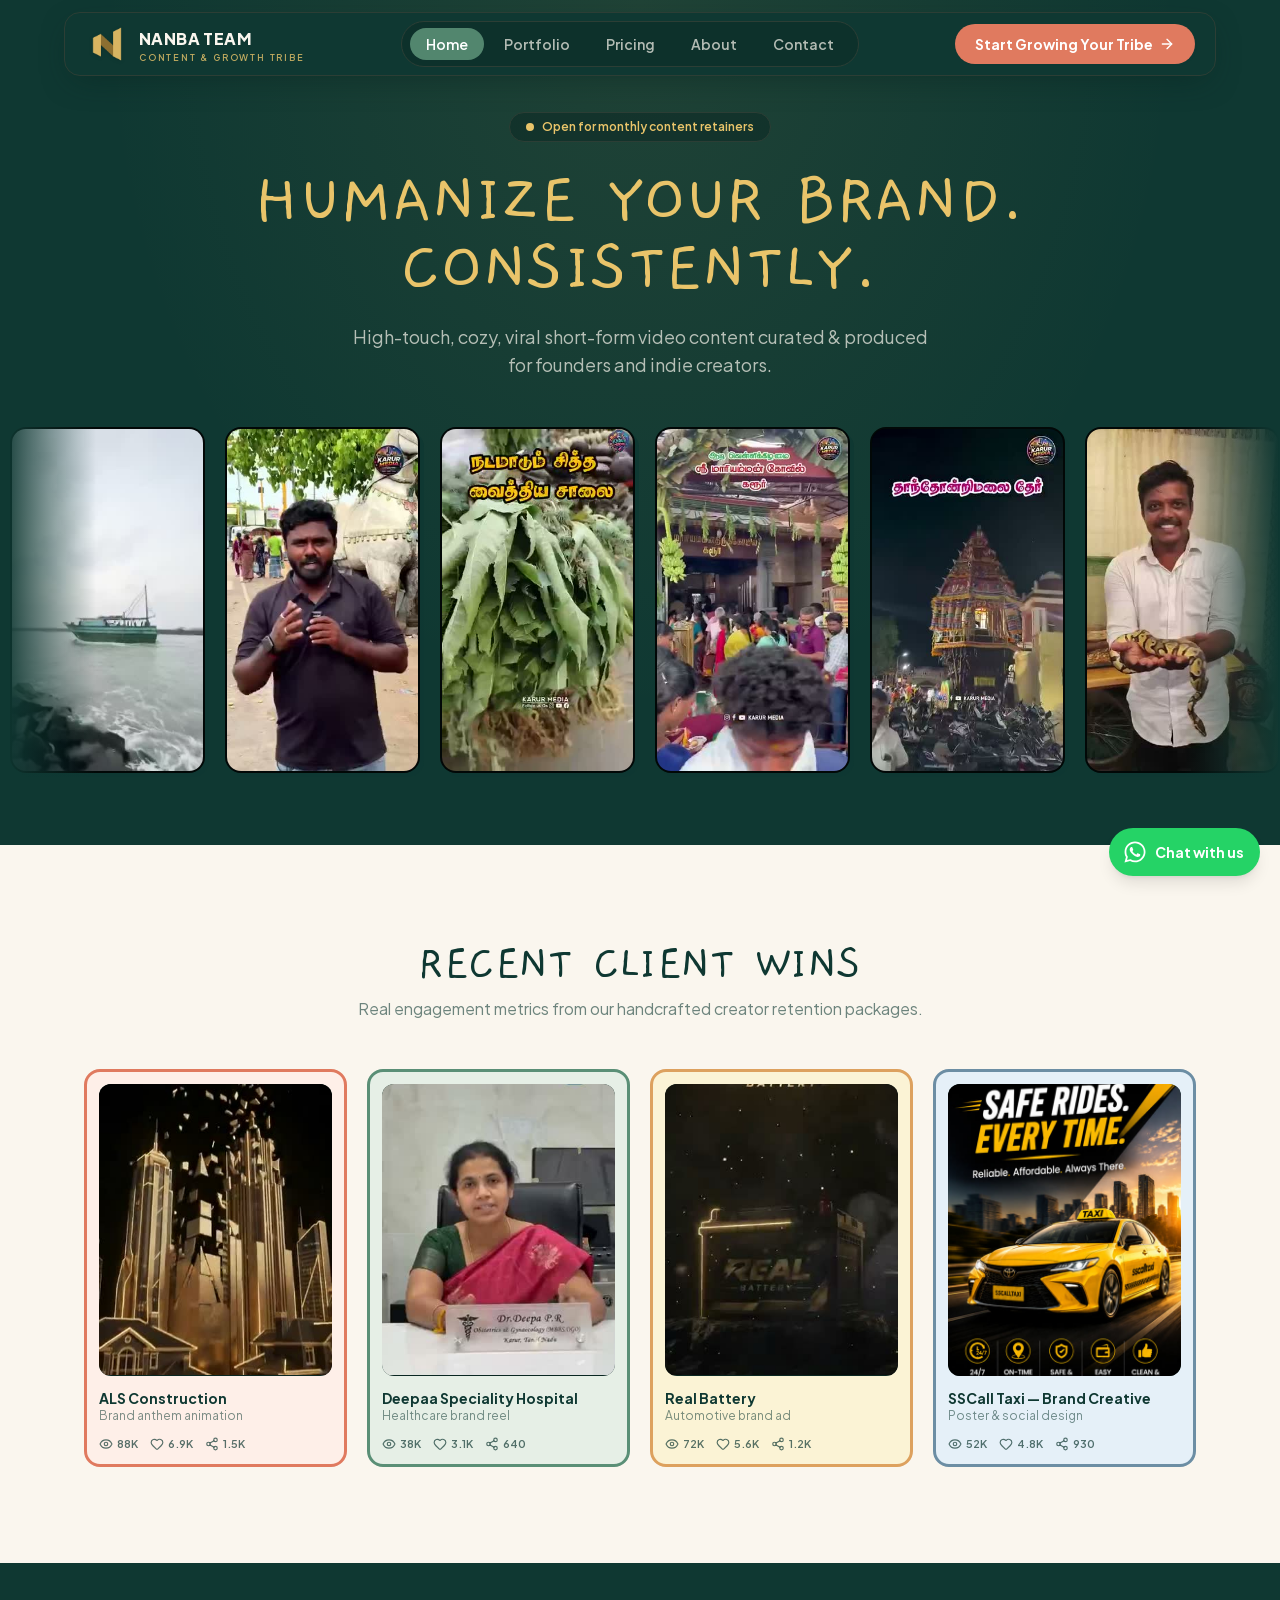
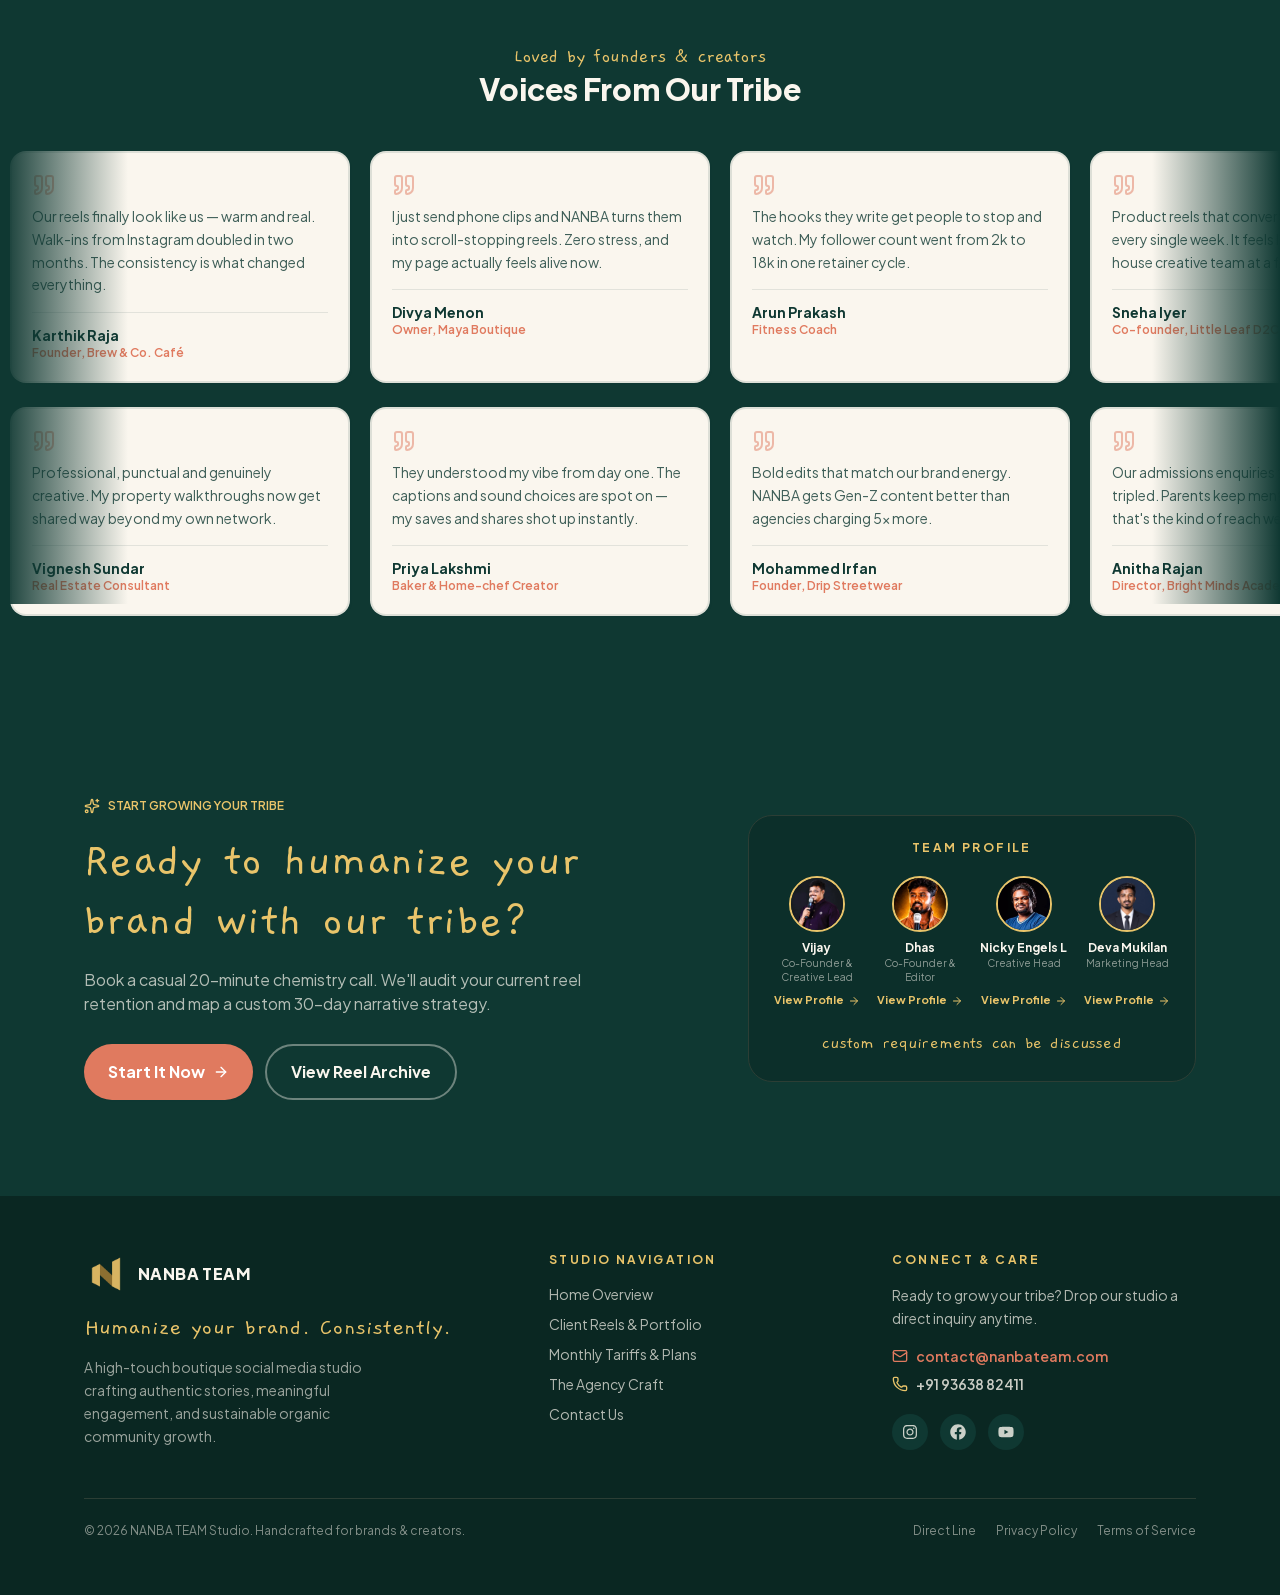
==== commit 57d2fd2d: "Deploy to GitHub Pages" ====
--- a/index.html
+++ b/index.html
@@ -1 +1 @@
-<!DOCTYPE html><html lang="en" class="gaegu_7c26d8f-module__zzpwxG__variable plus_jakarta_sans_e9451152-module__eMpaqG__variable h-full scroll-smooth antialiased overflow-x-clip"><head><meta charSet="utf-8"/><meta name="viewport" content="width=device-width, initial-scale=1"/><link rel="preload" href="/_next/static/media/02ab09f9d763c490-s.p.2z06xqu30airl.woff2" as="font" crossorigin="" type="font/woff2"/><link rel="preload" href="/_next/static/media/07f6361e5a7f80df-s.p.26av2_jsbqw2v.woff2" as="font" crossorigin="" type="font/woff2"/><link rel="preload" href="/_next/static/media/0889c66bad9b3c3b-s.p.3bu5-yd8kl91o.woff2" as="font" crossorigin="" type="font/woff2"/><link rel="preload" href="/_next/static/media/0be4ac5e39e9c602-s.p.1ew488432_xl1.woff2" as="font" crossorigin="" type="font/woff2"/><link rel="preload" href="/_next/static/media/0d9b096f9220bd2f-s.p.0mh0q1hdow45z.woff2" as="font" crossorigin="" type="font/woff2"/><link rel="preload" href="/_next/static/media/1ad3d68beda43b24-s.p.2brx1eskz0krx.woff2" as="font" crossorigin="" type="font/woff2"/><link rel="preload" href="/_next/static/media/1ee19894c821c06f-s.p.36zhr-3iyc0t_.woff2" as="font" crossorigin="" type="font/woff2"/><link rel="preload" href="/_next/static/media/202883325cd39b81-s.p.34hb9edh362c2.woff2" as="font" crossorigin="" type="font/woff2"/><link rel="preload" href="/_next/static/media/204f31b94d038ed8-s.p.2ocgn5f1t_rbs.woff2" as="font" crossorigin="" type="font/woff2"/><link rel="preload" href="/_next/static/media/20c699199e222389-s.p.2qbe9lbhqfc7x.woff2" as="font" crossorigin="" type="font/woff2"/><link rel="preload" href="/_next/static/media/21991a609c1e4f24-s.p.1x-bwd_pke8d1.woff2" as="font" crossorigin="" type="font/woff2"/><link rel="preload" href="/_next/static/media/2226ad673b3fc0f6-s.p.1l7dnuyk6zhsk.woff2" as="font" crossorigin="" type="font/woff2"/><link rel="preload" href="/_next/static/media/2348b8dc2aca3f08-s.p.18v5fvstyihp3.woff2" as="font" crossorigin="" type="font/woff2"/><link rel="preload" href="/_next/static/media/237cbc7a510357a4-s.p.1iu-ph6b7b-4t.woff2" as="font" crossorigin="" type="font/woff2"/><link rel="preload" href="/_next/static/media/2b2eb8324c5f676a-s.p.2213uwbx3dwca.woff2" as="font" crossorigin="" type="font/woff2"/><link rel="preload" href="/_next/static/media/2b9962b1a2496f46-s.p.17w4vje8-ipgt.woff2" as="font" crossorigin="" type="font/woff2"/><link rel="preload" href="/_next/static/media/31d5de0b6304925d-s.p.3h4ut7jubgzyn.woff2" as="font" crossorigin="" type="font/woff2"/><link rel="preload" href="/_next/static/media/388ed6884b939c78-s.p.39i7gisshnir0.woff2" as="font" crossorigin="" type="font/woff2"/><link rel="preload" href="/_next/static/media/39bf5d97aec1c546-s.p.06c_m0aisupbr.woff2" as="font" crossorigin="" type="font/woff2"/><link rel="preload" href="/_next/static/media/39cc94e2095c98c9-s.p.3ud9gf32vyxjr.woff2" as="font" crossorigin="" type="font/woff2"/><link rel="preload" href="/_next/static/media/3bafb67cb5db234f-s.p.0sein3sbia7yl.woff2" as="font" crossorigin="" type="font/woff2"/><link rel="preload" href="/_next/static/media/3fd9a1b1e379a4e3-s.p.2aq_x5zo8qukl.woff2" as="font" crossorigin="" type="font/woff2"/><link rel="preload" href="/_next/static/media/41756c35938a897b-s.p.3ij7sxvma5f83.woff2" as="font" crossorigin="" type="font/woff2"/><link rel="preload" href="/_next/static/media/44f842f7de634629-s.p.30w83po6pjqte.woff2" as="font" crossorigin="" type="font/woff2"/><link rel="preload" href="/_next/static/media/47696934a7570da2-s.p.1rtq36x7rz84k.woff2" as="font" crossorigin="" type="font/woff2"/><link rel="preload" href="/_next/static/media/4839acb9d141f772-s.p.3eb2uesbhz9fa.woff2" as="font" crossorigin="" type="font/woff2"/><link rel="preload" href="/_next/static/media/48a96dcb9690e60c-s.p.0c49pac54i1ry.woff2" as="font" crossorigin="" type="font/woff2"/><link rel="preload" href="/_next/static/media/4d2098fe38b52459-s.p.1-31cv4hlnr44.woff2" as="font" crossorigin="" type="font/woff2"/><link rel="preload" href="/_next/static/media/4edddecc9770748a-s.p.3b52kuw3s317p.woff2" as="font" crossorigin="" type="font/woff2"/><link rel="preload" href="/_next/static/media/4ef28ae728707c88-s.p.0hv5pa9fvdldx.woff2" as="font" crossorigin="" type="font/woff2"/><link rel="preload" href="/_next/static/media/510d904d59ba32cc-s.p.3wwjw6hl4fb2d.woff2" as="font" crossorigin="" type="font/woff2"/><link rel="preload" href="/_next/static/media/542b922a717396a8-s.p.00eqib7ed9sjx.woff2" as="font" crossorigin="" type="font/woff2"/><link rel="preload" href="/_next/static/media/54ff2b849676b7ad-s.p.0v1eac1x8dybe.woff2" as="font" crossorigin="" type="font/woff2"/><link rel="preload" href="/_next/static/media/551ad6335de14b6d-s.p.3axi0fmzhcr48.woff2" as="font" crossorigin="" type="font/woff2"/><link rel="preload" href="/_next/static/media/555f6c9779a6ea2f-s.p.008y3w7hox3jm.woff2" as="font" crossorigin="" type="font/woff2"/><link rel="preload" href="/_next/static/media/5e3de3e2d3980614-s.p.0q-k4db4rpss1.woff2" as="font" crossorigin="" type="font/woff2"/><link rel="preload" href="/_next/static/media/5fd7b71943441d3d-s.p.2bggcmk0jzdee.woff2" as="font" crossorigin="" type="font/woff2"/><link rel="preload" href="/_next/static/media/60e97c82bbf2656a-s.p.0ha4tyojtkydt.woff2" as="font" crossorigin="" type="font/woff2"/><link rel="preload" href="/_next/static/media/633700c5144cf57b-s.p.071i-7zxz9gi2.woff2" as="font" crossorigin="" type="font/woff2"/><link rel="preload" href="/_next/static/media/6859b2bc6353e7e0-s.p.2d4wovlvb57bc.woff2" as="font" crossorigin="" type="font/woff2"/><link rel="preload" href="/_next/static/media/70624fd140078077-s.p.23jkk6rr0_8fk.woff2" as="font" crossorigin="" type="font/woff2"/><link rel="preload" href="/_next/static/media/708ac5215e601874-s.p.1otlbanmpt5tq.woff2" as="font" crossorigin="" type="font/woff2"/><link rel="preload" href="/_next/static/media/740073afa6d6604a-s.p.1nbpk8-73d_oc.woff2" as="font" crossorigin="" type="font/woff2"/><link rel="preload" href="/_next/static/media/768b290376bb94a3-s.p.1oto7bq1wstw1.woff2" as="font" crossorigin="" type="font/woff2"/><link rel="preload" href="/_next/static/media/789ae921f9ad0c32-s.p.1hzfxwe0g_4r6.woff2" as="font" crossorigin="" type="font/woff2"/><link rel="preload" href="/_next/static/media/794e4d4a6de731ed-s.p.434e-nz-wzhqd.woff2" as="font" crossorigin="" type="font/woff2"/><link rel="preload" href="/_next/static/media/7a9067cce673902f-s.p.2vrfifoe5swj7.woff2" as="font" crossorigin="" type="font/woff2"/><link rel="preload" href="/_next/static/media/7a989262f8963453-s.p.3dgdp7v1qvdfw.woff2" as="font" crossorigin="" type="font/woff2"/><link rel="preload" href="/_next/static/media/7fd638b15ad3af69-s.p.2rtd4_em2kmrp.woff2" as="font" crossorigin="" type="font/woff2"/><link rel="preload" href="/_next/static/media/80acc2f9d1790aee-s.p.3p1t1rei93fh0.woff2" as="font" crossorigin="" type="font/woff2"/><link rel="preload" href="/_next/static/media/8a172900e148830b-s.p.2w3jr8on308z4.woff2" as="font" crossorigin="" type="font/woff2"/><link rel="preload" href="/_next/static/media/8a706fcd092647c2-s.p.3f42frf00l82t.woff2" as="font" crossorigin="" type="font/woff2"/><link rel="preload" href="/_next/static/media/8ac56e8155405d86-s.p.2bbg-70eaudbk.woff2" as="font" crossorigin="" type="font/woff2"/><link rel="preload" href="/_next/static/media/8dd9d9ccf770dc02-s.p.04cq_wu1aeppn.woff2" as="font" crossorigin="" type="font/woff2"/><link rel="preload" href="/_next/static/media/8f102ac0d216e63f-s.p.0c_kz8whdv8or.woff2" as="font" crossorigin="" type="font/woff2"/><link rel="preload" href="/_next/static/media/8f8866676db871eb-s.p.40j30xrne1tay.woff2" as="font" crossorigin="" type="font/woff2"/><link rel="preload" href="/_next/static/media/9001c6e9193bd339-s.p.08unp-5_f1nmc.woff2" as="font" crossorigin="" type="font/woff2"/><link rel="preload" href="/_next/static/media/90cc20c11ed8e383-s.p.0apishbt6ot2x.woff2" as="font" crossorigin="" type="font/woff2"/><link rel="preload" href="/_next/static/media/92a4078f473b310a-s.p.3fholbloho3ce.woff2" as="font" crossorigin="" type="font/woff2"/><link rel="preload" href="/_next/static/media/966bb41cb5a84927-s.p.099ncwluo1pwv.woff2" as="font" crossorigin="" type="font/woff2"/><link rel="preload" href="/_next/static/media/9a2b8e2c490f308b-s.p.1tz91wep1x4gt.woff2" as="font" crossorigin="" type="font/woff2"/><link rel="preload" href="/_next/static/media/a80e5595f83d8b55-s.p.141x3jy_o2s_c.woff2" as="font" crossorigin="" type="font/woff2"/><link rel="preload" href="/_next/static/media/a867e5c2eed94751-s.p.23t_b7b8id_jc.woff2" as="font" crossorigin="" type="font/woff2"/><link rel="preload" href="/_next/static/media/abb9471e6803e3b8-s.p.16wdtjxottyq5.woff2" as="font" crossorigin="" type="font/woff2"/><link rel="preload" href="/_next/static/media/ac24db6a9998d311-s.p.3k92o99w2r654.woff2" as="font" crossorigin="" type="font/woff2"/><link rel="preload" href="/_next/static/media/adcb0330ba1b733e-s.p.3e9hq8x9jcw5f.woff2" as="font" crossorigin="" type="font/woff2"/><link rel="preload" href="/_next/static/media/b16d1c0c05e32a60-s.p.3hmujwi2x_d30.woff2" as="font" crossorigin="" type="font/woff2"/><link rel="preload" href="/_next/static/media/b8e59591506d0376-s.p.3br1yix7oid_s.woff2" as="font" crossorigin="" type="font/woff2"/><link rel="preload" href="/_next/static/media/b9de63e0a9fe0cf2-s.p.0kjbuy1fntxbt.woff2" as="font" crossorigin="" type="font/woff2"/><link rel="preload" href="/_next/static/media/c0f41373200663e9-s.p.17cwfm6qvzrcp.woff2" as="font" crossorigin="" type="font/woff2"/><link rel="preload" href="/_next/static/media/c14643a64a206949-s.p.44vfzu3s8d0o-.woff2" as="font" crossorigin="" type="font/woff2"/><link rel="preload" href="/_next/static/media/c18b3b7a2b12e7e3-s.p.3mcuhpjyi5m-5.woff2" as="font" crossorigin="" type="font/woff2"/><link rel="preload" href="/_next/static/media/c3a2990550a35540-s.p.1jwaqtabaz-m1.woff2" as="font" crossorigin="" type="font/woff2"/><link rel="preload" href="/_next/static/media/c81cd2cb3833e14d-s.p.1a-mlleribx4n.woff2" as="font" crossorigin="" type="font/woff2"/><link rel="preload" href="/_next/static/media/c8913da47d88777c-s.p.2u7ia6dg59fw9.woff2" as="font" crossorigin="" type="font/woff2"/><link rel="preload" href="/_next/static/media/cb01828b1f2642c1-s.p.0er-mb7ckf2du.woff2" as="font" crossorigin="" type="font/woff2"/><link rel="preload" href="/_next/static/media/cd147e7610168de3-s.p.30ah9lebvhxwf.woff2" as="font" crossorigin="" type="font/woff2"/><link rel="preload" href="/_next/static/media/d409128fdf063a28-s.p.2nleos27rd6dz.woff2" as="font" crossorigin="" type="font/woff2"/><link rel="preload" href="/_next/static/media/d87a2a6770484bbb-s.p.44z_7ancu-y5w.woff2" as="font" crossorigin="" type="font/woff2"/><link rel="preload" href="/_next/static/media/d87fe24f77c16a44-s.p.2pxhm5vwfw62e.woff2" as="font" crossorigin="" type="font/woff2"/><link rel="preload" href="/_next/static/media/da58ab5d8c1bbfc4-s.p.30j5qaj7faer7.woff2" as="font" crossorigin="" type="font/woff2"/><link rel="preload" href="/_next/static/media/db7b7fd3abb88410-s.p.16kneh1k30jk1.woff2" as="font" crossorigin="" type="font/woff2"/><link rel="preload" href="/_next/static/media/e04cae570ef1238a-s.p.0rzafts9fhw6x.woff2" as="font" crossorigin="" type="font/woff2"/><link rel="preload" href="/_next/static/media/e1e2f928535adaaf-s.p.3gedjnv4zpaja.woff2" as="font" crossorigin="" type="font/woff2"/><link rel="preload" href="/_next/static/media/e2c8bcaf359549f0-s.p.40ou3re1-vfex.woff2" as="font" crossorigin="" type="font/woff2"/><link rel="preload" href="/_next/static/media/e6e2c050d15af498-s.p.3m5ws44fh70q_.woff2" as="font" crossorigin="" type="font/woff2"/><link rel="preload" href="/_next/static/media/ef928e3c69d1408e-s.p.1j8bi-_bymyuh.woff2" as="font" crossorigin="" type="font/woff2"/><link rel="preload" href="/_next/static/media/f4a375c7008cdc4c-s.p.2hn01u8byatk2.woff2" as="font" crossorigin="" type="font/woff2"/><link rel="preload" href="/_next/static/media/f757dc6152132153-s.p.1s9qu896-qyi0.woff2" as="font" crossorigin="" type="font/woff2"/><link rel="preload" href="/_next/static/media/fba5a26ea33df6a3-s.p.18rizl4rsrl42.woff2" as="font" crossorigin="" type="font/woff2"/><link rel="preload" href="/_next/static/media/ff517ff56ff3579f-s.p.3s8bii8asllhp.woff2" as="font" crossorigin="" type="font/woff2"/><link rel="preload" as="image" href="/logo.png"/><link rel="preload" as="image" href="/team/vijay-v2.jpg"/><link rel="preload" as="image" href="/team/dhas-v2.jpg"/><link rel="preload" as="image" href="/team/nicky.jpg"/><link rel="preload" as="image" href="/team/deva.jpg"/><link rel="stylesheet" href="/_next/static/chunks/14yj1wxo8a4u_.css" data-precedence="next"/><link rel="stylesheet" href="/_next/static/chunks/1nnjayap72wai.css" data-precedence="next"/><link rel="preload" as="script" fetchPriority="low" href="/_next/static/chunks/3s6nzrbk-8mnv.js"/><script src="/_next/static/chunks/19mx3mg6lkumu.js" async=""></script><script src="/_next/static/chunks/3g4px251sg85e.js" async=""></script><script src="/_next/static/chunks/0tgjiok8t6d_n.js" async=""></script><script src="/_next/static/chunks/turbopack-2wgs7irzom57_.js" async=""></script><script src="/_next/static/chunks/0h2qsuyze9ds1.js" async=""></script><script src="/_next/static/chunks/3m2hduhm5k0lx.js" async=""></script><script src="/_next/static/chunks/2fb4zxv5p80yw.js" async=""></script><script src="/_next/static/chunks/1_kdzz48cb5_0.js" async=""></script><script src="/_next/static/chunks/3ce9tdi1mi-vy.js" async=""></script><title>NANBA TEAM — Humanize Your Brand. Consistently.</title><meta name="description" content="A high-touch boutique social media studio crafting authentic short-form video content, reels and page management for founders, creators and indie brands."/><link rel="canonical" href="https://www.nanbateam.com"/><meta property="og:title" content="NANBA TEAM — Humanize Your Brand. Consistently."/><meta property="og:description" content="A high-touch boutique social media studio crafting authentic short-form video content, reels and page management for founders, creators and indie brands."/><meta property="og:url" content="https://www.nanbateam.com"/><meta property="og:site_name" content="Nanba Team"/><meta property="og:image" content="https://www.nanbateam.com/nanba-team-logo-1200x630.png"/><meta property="og:image:alt" content="Nanba Team Logo"/><meta property="og:type" content="website"/><meta name="twitter:card" content="summary_large_image"/><meta name="twitter:title" content="NANBA TEAM — Humanize Your Brand. Consistently."/><meta name="twitter:description" content="A high-touch boutique social media studio crafting authentic short-form video content, reels and page management for founders, creators and indie brands."/><meta name="twitter:image" content="https://www.nanbateam.com/nanba-team-logo-1200x630.png"/><meta name="twitter:image:alt" content="Nanba Team Logo"/><link rel="icon" href="/favicon.ico?favicon.1oj3ag_hqwmh9.ico" sizes="64x64" type="image/x-icon"/><link rel="icon" href="/icon.png?icon.25h7l8lnt34qs.png" sizes="512x512" type="image/png"/><meta name="next-size-adjust" content=""/><script src="/_next/static/chunks/0cz1d0mv5g_q7.js" noModule=""></script></head><body class="min-h-full flex flex-col overflow-x-hidden bg-brand-cream text-brand-teal font-sans selection:bg-brand-gold/40 pb-16 md:pb-0"><div hidden=""><!--$--><!--/$--></div><nav class="fixed top-0 inset-x-0 z-50 px-3 sm:px-4 pt-3"><div class="max-w-6xl mx-auto px-4 sm:px-5 h-14 md:h-16 flex items-center justify-center md:justify-between rounded-2xl bg-brand-teal border border-brand-border shadow-[0_10px_30px_-10px_rgba(10,39,34,0.6)]"><a class="flex items-center gap-2.5" href="/"><img alt="NANBA TEAM logo" width="44" height="44" decoding="async" data-nimg="1" class="w-10 h-10 md:w-11 md:h-11 object-contain drop-shadow" style="color:transparent" src="/logo.png"/><span class="leading-none"><span class="block text-brand-cream font-extrabold tracking-wide text-sm md:text-base">NANBA TEAM</span><span class="block text-brand-gold/80 text-[9px] font-semibold tracking-[0.2em] mt-0.5">CONTENT &amp; GROWTH TRIBE</span></span></a><div class="hidden md:flex items-center gap-1 bg-brand-dark/40 rounded-full px-2 py-1.5 border border-brand-border"><a class="px-4 py-1.5 rounded-full text-sm font-semibold transition-colors bg-brand-sage/90 text-white" href="/">Home</a><a class="px-4 py-1.5 rounded-full text-sm font-semibold transition-colors text-brand-cream/70 hover:text-brand-cream" href="/portfolio">Portfolio</a><a class="px-4 py-1.5 rounded-full text-sm font-semibold transition-colors text-brand-cream/70 hover:text-brand-cream" href="/pricing">Pricing</a><a class="px-4 py-1.5 rounded-full text-sm font-semibold transition-colors text-brand-cream/70 hover:text-brand-cream" href="/about">About</a><a class="px-4 py-1.5 rounded-full text-sm font-semibold transition-colors text-brand-cream/70 hover:text-brand-cream" href="/contact">Contact</a></div><a class="hidden md:inline-flex items-center gap-1.5 bg-brand-terracotta text-white text-sm font-bold px-4 lg:px-5 py-2.5 rounded-full hover:brightness-105 transition-all shadow-doodle-sm" href="/contact">Start Growing Your Tribe<svg xmlns="http://www.w3.org/2000/svg" width="24" height="24" viewBox="0 0 24 24" fill="none" stroke="currentColor" stroke-width="2" stroke-linecap="round" stroke-linejoin="round" class="lucide lucide-arrow-right w-4 h-4" aria-hidden="true"><path d="M5 12h14"></path><path d="m12 5 7 7-7 7"></path></svg></a></div></nav><main class="flex-1"><section class="relative bg-brand-teal text-brand-cream pt-24 md:pt-28 pb-16 overflow-hidden"><div class="absolute inset-0 bg-[radial-gradient(ellipse_at_top,_rgba(233,196,106,0.08),_transparent_60%)]"></div><div class="relative max-w-6xl mx-auto px-5 text-center"><span class="inline-flex items-center gap-2 text-xs font-semibold bg-brand-dark/50 border border-brand-border rounded-full px-4 py-1.5 text-brand-gold"><span class="w-2 h-2 rounded-full bg-brand-gold animate-pulse"></span>Open for monthly content retainers</span><h1 class="font-hand text-brand-gold leading-[0.95] mt-6 text-3xl sm:text-6xl md:text-7xl">HUMANIZE YOUR BRAND.<br/>CONSISTENTLY.</h1><p class="mt-5 text-brand-cream/70 max-w-xl mx-auto text-base md:text-lg">High-touch, cozy, viral short-form video content curated &amp; produced for founders and indie creators.</p></div><div class="relative mt-10"><div class="relative overflow-hidden"><div class="pointer-events-none absolute inset-y-0 left-0 w-10 sm:w-24 z-10 bg-gradient-to-r from-brand-teal to-transparent"></div><div class="pointer-events-none absolute inset-y-0 right-0 w-10 sm:w-24 z-10 bg-gradient-to-l from-brand-teal to-transparent"></div><div class="flex w-max py-2"><div class="flex animate-marquee" style="animation-duration:110s"><div class="shrink-0 px-2.5 w-[190px] sm:w-[215px]"><div class="relative w-full aspect-[9/16] rounded-2xl overflow-hidden border-2 border-brand-teal/15 shadow-doodle bg-black"><video src="/videos/reels/s1.mp4" poster="/videos/reels/s1.jpg" muted="" loop="" playsInline="" preload="none" class="absolute inset-0 w-full h-full object-cover pointer-events-none"></video></div></div><div class="shrink-0 px-2.5 w-[190px] sm:w-[215px]"><div class="relative w-full aspect-[9/16] rounded-2xl overflow-hidden border-2 border-brand-teal/15 shadow-doodle bg-black"><video src="/videos/reels/s2.mp4" poster="/videos/reels/s2.jpg" muted="" loop="" playsInline="" preload="none" class="absolute inset-0 w-full h-full object-cover pointer-events-none"></video></div></div><div class="shrink-0 px-2.5 w-[190px] sm:w-[215px]"><div class="relative w-full aspect-[9/16] rounded-2xl overflow-hidden border-2 border-brand-teal/15 shadow-doodle bg-black"><video src="/videos/reels/s3.mp4" poster="/videos/reels/s3.jpg" muted="" loop="" playsInline="" preload="none" class="absolute inset-0 w-full h-full object-cover pointer-events-none"></video></div></div><div class="shrink-0 px-2.5 w-[190px] sm:w-[215px]"><div class="relative w-full aspect-[9/16] rounded-2xl overflow-hidden border-2 border-brand-teal/15 shadow-doodle bg-black"><video src="/videos/reels/s4.mp4" poster="/videos/reels/s4.jpg" muted="" loop="" playsInline="" preload="none" class="absolute inset-0 w-full h-full object-cover pointer-events-none"></video></div></div><div class="shrink-0 px-2.5 w-[190px] sm:w-[215px]"><div class="relative w-full aspect-[9/16] rounded-2xl overflow-hidden border-2 border-brand-teal/15 shadow-doodle bg-black"><video src="/videos/reels/s5.mp4" poster="/videos/reels/s5.jpg" muted="" loop="" playsInline="" preload="none" class="absolute inset-0 w-full h-full object-cover pointer-events-none"></video></div></div><div class="shrink-0 px-2.5 w-[190px] sm:w-[215px]"><div class="relative w-full aspect-[9/16] rounded-2xl overflow-hidden border-2 border-brand-teal/15 shadow-doodle bg-black"><video src="/videos/reels/s6.mp4" poster="/videos/reels/s6.jpg" muted="" loop="" playsInline="" preload="none" class="absolute inset-0 w-full h-full object-cover pointer-events-none"></video></div></div><div class="shrink-0 px-2.5 w-[190px] sm:w-[215px]"><div class="relative w-full aspect-[9/16] rounded-2xl overflow-hidden border-2 border-brand-teal/15 shadow-doodle bg-black"><video src="/videos/reels/s7.mp4" poster="/videos/reels/s7.jpg" muted="" loop="" playsInline="" preload="none" class="absolute inset-0 w-full h-full object-cover pointer-events-none"></video></div></div><div class="shrink-0 px-2.5 w-[190px] sm:w-[215px]"><div class="relative w-full aspect-[9/16] rounded-2xl overflow-hidden border-2 border-brand-teal/15 shadow-doodle bg-black"><video src="/videos/reels/s8.mp4" poster="/videos/reels/s8.jpg" muted="" loop="" playsInline="" preload="none" class="absolute inset-0 w-full h-full object-cover pointer-events-none"></video></div></div><div class="shrink-0 px-2.5 w-[190px] sm:w-[215px]"><div class="relative w-full aspect-[9/16] rounded-2xl overflow-hidden border-2 border-brand-teal/15 shadow-doodle bg-black"><video src="/videos/reels/s9.mp4" poster="/videos/reels/s9.jpg" muted="" loop="" playsInline="" preload="none" class="absolute inset-0 w-full h-full object-cover pointer-events-none"></video></div></div><div class="shrink-0 px-2.5 w-[190px] sm:w-[215px]"><div class="relative w-full aspect-[9/16] rounded-2xl overflow-hidden border-2 border-brand-teal/15 shadow-doodle bg-black"><video src="/videos/reels/s10.mp4" poster="/videos/reels/s10.jpg" muted="" loop="" playsInline="" preload="none" class="absolute inset-0 w-full h-full object-cover pointer-events-none"></video></div></div><div class="shrink-0 px-2.5 w-[190px] sm:w-[215px]"><div class="relative w-full aspect-[9/16] rounded-2xl overflow-hidden border-2 border-brand-teal/15 shadow-doodle bg-black"><video src="/videos/reels/s11.mp4" poster="/videos/reels/s11.jpg" muted="" loop="" playsInline="" preload="none" class="absolute inset-0 w-full h-full object-cover pointer-events-none"></video></div></div><div class="shrink-0 px-2.5 w-[190px] sm:w-[215px]"><div class="relative w-full aspect-[9/16] rounded-2xl overflow-hidden border-2 border-brand-teal/15 shadow-doodle bg-black"><video src="/videos/reels/s12.mp4" poster="/videos/reels/s12.jpg" muted="" loop="" playsInline="" preload="none" class="absolute inset-0 w-full h-full object-cover pointer-events-none"></video></div></div><div class="shrink-0 px-2.5 w-[190px] sm:w-[215px]"><div class="relative w-full aspect-[9/16] rounded-2xl overflow-hidden border-2 border-brand-teal/15 shadow-doodle bg-black"><video src="/videos/reels/s1.mp4" poster="/videos/reels/s1.jpg" muted="" loop="" playsInline="" preload="none" class="absolute inset-0 w-full h-full object-cover pointer-events-none"></video></div></div><div class="shrink-0 px-2.5 w-[190px] sm:w-[215px]"><div class="relative w-full aspect-[9/16] rounded-2xl overflow-hidden border-2 border-brand-teal/15 shadow-doodle bg-black"><video src="/videos/reels/s2.mp4" poster="/videos/reels/s2.jpg" muted="" loop="" playsInline="" preload="none" class="absolute inset-0 w-full h-full object-cover pointer-events-none"></video></div></div><div class="shrink-0 px-2.5 w-[190px] sm:w-[215px]"><div class="relative w-full aspect-[9/16] rounded-2xl overflow-hidden border-2 border-brand-teal/15 shadow-doodle bg-black"><video src="/videos/reels/s3.mp4" poster="/videos/reels/s3.jpg" muted="" loop="" playsInline="" preload="none" class="absolute inset-0 w-full h-full object-cover pointer-events-none"></video></div></div><div class="shrink-0 px-2.5 w-[190px] sm:w-[215px]"><div class="relative w-full aspect-[9/16] rounded-2xl overflow-hidden border-2 border-brand-teal/15 shadow-doodle bg-black"><video src="/videos/reels/s4.mp4" poster="/videos/reels/s4.jpg" muted="" loop="" playsInline="" preload="none" class="absolute inset-0 w-full h-full object-cover pointer-events-none"></video></div></div><div class="shrink-0 px-2.5 w-[190px] sm:w-[215px]"><div class="relative w-full aspect-[9/16] rounded-2xl overflow-hidden border-2 border-brand-teal/15 shadow-doodle bg-black"><video src="/videos/reels/s5.mp4" poster="/videos/reels/s5.jpg" muted="" loop="" playsInline="" preload="none" class="absolute inset-0 w-full h-full object-cover pointer-events-none"></video></div></div><div class="shrink-0 px-2.5 w-[190px] sm:w-[215px]"><div class="relative w-full aspect-[9/16] rounded-2xl overflow-hidden border-2 border-brand-teal/15 shadow-doodle bg-black"><video src="/videos/reels/s6.mp4" poster="/videos/reels/s6.jpg" muted="" loop="" playsInline="" preload="none" class="absolute inset-0 w-full h-full object-cover pointer-events-none"></video></div></div><div class="shrink-0 px-2.5 w-[190px] sm:w-[215px]"><div class="relative w-full aspect-[9/16] rounded-2xl overflow-hidden border-2 border-brand-teal/15 shadow-doodle bg-black"><video src="/videos/reels/s7.mp4" poster="/videos/reels/s7.jpg" muted="" loop="" playsInline="" preload="none" class="absolute inset-0 w-full h-full object-cover pointer-events-none"></video></div></div><div class="shrink-0 px-2.5 w-[190px] sm:w-[215px]"><div class="relative w-full aspect-[9/16] rounded-2xl overflow-hidden border-2 border-brand-teal/15 shadow-doodle bg-black"><video src="/videos/reels/s8.mp4" poster="/videos/reels/s8.jpg" muted="" loop="" playsInline="" preload="none" class="absolute inset-0 w-full h-full object-cover pointer-events-none"></video></div></div><div class="shrink-0 px-2.5 w-[190px] sm:w-[215px]"><div class="relative w-full aspect-[9/16] rounded-2xl overflow-hidden border-2 border-brand-teal/15 shadow-doodle bg-black"><video src="/videos/reels/s9.mp4" poster="/videos/reels/s9.jpg" muted="" loop="" playsInline="" preload="none" class="absolute inset-0 w-full h-full object-cover pointer-events-none"></video></div></div><div class="shrink-0 px-2.5 w-[190px] sm:w-[215px]"><div class="relative w-full aspect-[9/16] rounded-2xl overflow-hidden border-2 border-brand-teal/15 shadow-doodle bg-black"><video src="/videos/reels/s10.mp4" poster="/videos/reels/s10.jpg" muted="" loop="" playsInline="" preload="none" class="absolute inset-0 w-full h-full object-cover pointer-events-none"></video></div></div><div class="shrink-0 px-2.5 w-[190px] sm:w-[215px]"><div class="relative w-full aspect-[9/16] rounded-2xl overflow-hidden border-2 border-brand-teal/15 shadow-doodle bg-black"><video src="/videos/reels/s11.mp4" poster="/videos/reels/s11.jpg" muted="" loop="" playsInline="" preload="none" class="absolute inset-0 w-full h-full object-cover pointer-events-none"></video></div></div><div class="shrink-0 px-2.5 w-[190px] sm:w-[215px]"><div class="relative w-full aspect-[9/16] rounded-2xl overflow-hidden border-2 border-brand-teal/15 shadow-doodle bg-black"><video src="/videos/reels/s12.mp4" poster="/videos/reels/s12.jpg" muted="" loop="" playsInline="" preload="none" class="absolute inset-0 w-full h-full object-cover pointer-events-none"></video></div></div></div></div></div></div></section><section class="bg-brand-cream py-16 md:py-24"><div class="max-w-6xl mx-auto px-5"><div class="text-center mb-12"><h2 class="font-hand text-brand-teal text-3xl sm:text-4xl md:text-5xl">RECENT CLIENT WINS</h2><p class="text-brand-teal/60 mt-2 max-w-xl mx-auto">Real engagement metrics from our handcrafted creator retention packages.</p></div></div><div class="hidden md:grid max-w-6xl mx-auto px-5 gap-5 md:grid-cols-2 lg:grid-cols-4"><div class="flex"><div class="w-full bg-brand-peach frame-pink p-3 rounded-2xl"><div class="relative rounded-xl overflow-hidden aspect-[4/5] bg-brand-dark mb-3"><video src="/videos/reels/s15.mp4" poster="/videos/reels/s15.jpg" muted="" loop="" playsInline="" preload="none" class="absolute inset-0 w-full h-full object-cover pointer-events-none"></video></div><h3 class="font-bold text-brand-teal text-sm">ALS Construction</h3><p class="text-brand-teal/55 text-xs mb-3">Brand anthem animation</p><div class="flex items-center gap-3 text-[11px] font-semibold text-brand-teal/70"><span class="inline-flex items-center gap-1"><svg xmlns="http://www.w3.org/2000/svg" width="24" height="24" viewBox="0 0 24 24" fill="none" stroke="currentColor" stroke-width="2" stroke-linecap="round" stroke-linejoin="round" class="lucide lucide-eye w-3.5 h-3.5" aria-hidden="true"><path d="M2.062 12.348a1 1 0 0 1 0-.696 10.75 10.75 0 0 1 19.876 0 1 1 0 0 1 0 .696 10.75 10.75 0 0 1-19.876 0"></path><circle cx="12" cy="12" r="3"></circle></svg> <!-- -->88K</span><span class="inline-flex items-center gap-1"><svg xmlns="http://www.w3.org/2000/svg" width="24" height="24" viewBox="0 0 24 24" fill="none" stroke="currentColor" stroke-width="2" stroke-linecap="round" stroke-linejoin="round" class="lucide lucide-heart w-3.5 h-3.5" aria-hidden="true"><path d="M2 9.5a5.5 5.5 0 0 1 9.591-3.676.56.56 0 0 0 .818 0A5.49 5.49 0 0 1 22 9.5c0 2.29-1.5 4-3 5.5l-5.492 5.313a2 2 0 0 1-3 .019L5 15c-1.5-1.5-3-3.2-3-5.5"></path></svg> <!-- -->6.9K</span><span class="inline-flex items-center gap-1"><svg xmlns="http://www.w3.org/2000/svg" width="24" height="24" viewBox="0 0 24 24" fill="none" stroke="currentColor" stroke-width="2" stroke-linecap="round" stroke-linejoin="round" class="lucide lucide-share-2 w-3.5 h-3.5" aria-hidden="true"><circle cx="18" cy="5" r="3"></circle><circle cx="6" cy="12" r="3"></circle><circle cx="18" cy="19" r="3"></circle><line x1="8.59" x2="15.42" y1="13.51" y2="17.49"></line><line x1="15.41" x2="8.59" y1="6.51" y2="10.49"></line></svg> <!-- -->1.5K</span></div></div></div><div class="flex"><div class="w-full bg-brand-matcha frame-green p-3 rounded-2xl"><div class="relative rounded-xl overflow-hidden aspect-[4/5] bg-brand-dark mb-3"><video src="/videos/reels/s13.mp4" poster="/videos/reels/s13.jpg" muted="" loop="" playsInline="" preload="none" class="absolute inset-0 w-full h-full object-cover pointer-events-none"></video></div><h3 class="font-bold text-brand-teal text-sm">Deepaa Speciality Hospital</h3><p class="text-brand-teal/55 text-xs mb-3">Healthcare brand reel</p><div class="flex items-center gap-3 text-[11px] font-semibold text-brand-teal/70"><span class="inline-flex items-center gap-1"><svg xmlns="http://www.w3.org/2000/svg" width="24" height="24" viewBox="0 0 24 24" fill="none" stroke="currentColor" stroke-width="2" stroke-linecap="round" stroke-linejoin="round" class="lucide lucide-eye w-3.5 h-3.5" aria-hidden="true"><path d="M2.062 12.348a1 1 0 0 1 0-.696 10.75 10.75 0 0 1 19.876 0 1 1 0 0 1 0 .696 10.75 10.75 0 0 1-19.876 0"></path><circle cx="12" cy="12" r="3"></circle></svg> <!-- -->38K</span><span class="inline-flex items-center gap-1"><svg xmlns="http://www.w3.org/2000/svg" width="24" height="24" viewBox="0 0 24 24" fill="none" stroke="currentColor" stroke-width="2" stroke-linecap="round" stroke-linejoin="round" class="lucide lucide-heart w-3.5 h-3.5" aria-hidden="true"><path d="M2 9.5a5.5 5.5 0 0 1 9.591-3.676.56.56 0 0 0 .818 0A5.49 5.49 0 0 1 22 9.5c0 2.29-1.5 4-3 5.5l-5.492 5.313a2 2 0 0 1-3 .019L5 15c-1.5-1.5-3-3.2-3-5.5"></path></svg> <!-- -->3.1K</span><span class="inline-flex items-center gap-1"><svg xmlns="http://www.w3.org/2000/svg" width="24" height="24" viewBox="0 0 24 24" fill="none" stroke="currentColor" stroke-width="2" stroke-linecap="round" stroke-linejoin="round" class="lucide lucide-share-2 w-3.5 h-3.5" aria-hidden="true"><circle cx="18" cy="5" r="3"></circle><circle cx="6" cy="12" r="3"></circle><circle cx="18" cy="19" r="3"></circle><line x1="8.59" x2="15.42" y1="13.51" y2="17.49"></line><line x1="15.41" x2="8.59" y1="6.51" y2="10.49"></line></svg> <!-- -->640</span></div></div></div><div class="flex"><div class="w-full bg-brand-yellow frame-yellow p-3 rounded-2xl"><div class="relative rounded-xl overflow-hidden aspect-[4/5] bg-brand-dark mb-3"><video src="/videos/reels/s14.mp4" poster="/videos/reels/s14.jpg" muted="" loop="" playsInline="" preload="none" class="absolute inset-0 w-full h-full object-cover pointer-events-none"></video></div><h3 class="font-bold text-brand-teal text-sm">Real Battery</h3><p class="text-brand-teal/55 text-xs mb-3">Automotive brand ad</p><div class="flex items-center gap-3 text-[11px] font-semibold text-brand-teal/70"><span class="inline-flex items-center gap-1"><svg xmlns="http://www.w3.org/2000/svg" width="24" height="24" viewBox="0 0 24 24" fill="none" stroke="currentColor" stroke-width="2" stroke-linecap="round" stroke-linejoin="round" class="lucide lucide-eye w-3.5 h-3.5" aria-hidden="true"><path d="M2.062 12.348a1 1 0 0 1 0-.696 10.75 10.75 0 0 1 19.876 0 1 1 0 0 1 0 .696 10.75 10.75 0 0 1-19.876 0"></path><circle cx="12" cy="12" r="3"></circle></svg> <!-- -->72K</span><span class="inline-flex items-center gap-1"><svg xmlns="http://www.w3.org/2000/svg" width="24" height="24" viewBox="0 0 24 24" fill="none" stroke="currentColor" stroke-width="2" stroke-linecap="round" stroke-linejoin="round" class="lucide lucide-heart w-3.5 h-3.5" aria-hidden="true"><path d="M2 9.5a5.5 5.5 0 0 1 9.591-3.676.56.56 0 0 0 .818 0A5.49 5.49 0 0 1 22 9.5c0 2.29-1.5 4-3 5.5l-5.492 5.313a2 2 0 0 1-3 .019L5 15c-1.5-1.5-3-3.2-3-5.5"></path></svg> <!-- -->5.6K</span><span class="inline-flex items-center gap-1"><svg xmlns="http://www.w3.org/2000/svg" width="24" height="24" viewBox="0 0 24 24" fill="none" stroke="currentColor" stroke-width="2" stroke-linecap="round" stroke-linejoin="round" class="lucide lucide-share-2 w-3.5 h-3.5" aria-hidden="true"><circle cx="18" cy="5" r="3"></circle><circle cx="6" cy="12" r="3"></circle><circle cx="18" cy="19" r="3"></circle><line x1="8.59" x2="15.42" y1="13.51" y2="17.49"></line><line x1="15.41" x2="8.59" y1="6.51" y2="10.49"></line></svg> <!-- -->1.2K</span></div></div></div><div class="flex"><div class="w-full bg-brand-blue frame-blue p-3 rounded-2xl"><div class="relative rounded-xl overflow-hidden aspect-[4/5] bg-brand-dark mb-3"><img src="/customer_wins_img/sscalltaxi.jpg" alt="SSCall Taxi — Brand Creative" loading="lazy" decoding="async" class="absolute inset-0 w-full h-full object-cover"/></div><h3 class="font-bold text-brand-teal text-sm">SSCall Taxi — Brand Creative</h3><p class="text-brand-teal/55 text-xs mb-3">Poster &amp; social design</p><div class="flex items-center gap-3 text-[11px] font-semibold text-brand-teal/70"><span class="inline-flex items-center gap-1"><svg xmlns="http://www.w3.org/2000/svg" width="24" height="24" viewBox="0 0 24 24" fill="none" stroke="currentColor" stroke-width="2" stroke-linecap="round" stroke-linejoin="round" class="lucide lucide-eye w-3.5 h-3.5" aria-hidden="true"><path d="M2.062 12.348a1 1 0 0 1 0-.696 10.75 10.75 0 0 1 19.876 0 1 1 0 0 1 0 .696 10.75 10.75 0 0 1-19.876 0"></path><circle cx="12" cy="12" r="3"></circle></svg> <!-- -->52K</span><span class="inline-flex items-center gap-1"><svg xmlns="http://www.w3.org/2000/svg" width="24" height="24" viewBox="0 0 24 24" fill="none" stroke="currentColor" stroke-width="2" stroke-linecap="round" stroke-linejoin="round" class="lucide lucide-heart w-3.5 h-3.5" aria-hidden="true"><path d="M2 9.5a5.5 5.5 0 0 1 9.591-3.676.56.56 0 0 0 .818 0A5.49 5.49 0 0 1 22 9.5c0 2.29-1.5 4-3 5.5l-5.492 5.313a2 2 0 0 1-3 .019L5 15c-1.5-1.5-3-3.2-3-5.5"></path></svg> <!-- -->4.8K</span><span class="inline-flex items-center gap-1"><svg xmlns="http://www.w3.org/2000/svg" width="24" height="24" viewBox="0 0 24 24" fill="none" stroke="currentColor" stroke-width="2" stroke-linecap="round" stroke-linejoin="round" class="lucide lucide-share-2 w-3.5 h-3.5" aria-hidden="true"><circle cx="18" cy="5" r="3"></circle><circle cx="6" cy="12" r="3"></circle><circle cx="18" cy="19" r="3"></circle><line x1="8.59" x2="15.42" y1="13.51" y2="17.49"></line><line x1="15.41" x2="8.59" y1="6.51" y2="10.49"></line></svg> <!-- -->930</span></div></div></div></div><div class="relative marquee-pause overflow-hidden md:hidden"><div class="pointer-events-none absolute inset-y-0 left-0 w-10 sm:w-24 z-10 bg-gradient-to-r from-brand-cream to-transparent"></div><div class="pointer-events-none absolute inset-y-0 right-0 w-10 sm:w-24 z-10 bg-gradient-to-l from-brand-cream to-transparent"></div><div class="flex w-max items-stretch py-2"><div class="flex items-stretch animate-marquee"><div class="shrink-0 px-2.5 flex w-60"><div class="w-full bg-brand-peach frame-pink p-3 rounded-2xl"><div class="relative rounded-xl overflow-hidden aspect-[4/5] bg-brand-dark mb-3"><video src="/videos/reels/s15.mp4" poster="/videos/reels/s15.jpg" muted="" loop="" playsInline="" preload="none" class="absolute inset-0 w-full h-full object-cover pointer-events-none"></video></div><h3 class="font-bold text-brand-teal text-sm">ALS Construction</h3><p class="text-brand-teal/55 text-xs mb-3">Brand anthem animation</p><div class="flex items-center gap-3 text-[11px] font-semibold text-brand-teal/70"><span class="inline-flex items-center gap-1"><svg xmlns="http://www.w3.org/2000/svg" width="24" height="24" viewBox="0 0 24 24" fill="none" stroke="currentColor" stroke-width="2" stroke-linecap="round" stroke-linejoin="round" class="lucide lucide-eye w-3.5 h-3.5" aria-hidden="true"><path d="M2.062 12.348a1 1 0 0 1 0-.696 10.75 10.75 0 0 1 19.876 0 1 1 0 0 1 0 .696 10.75 10.75 0 0 1-19.876 0"></path><circle cx="12" cy="12" r="3"></circle></svg> <!-- -->88K</span><span class="inline-flex items-center gap-1"><svg xmlns="http://www.w3.org/2000/svg" width="24" height="24" viewBox="0 0 24 24" fill="none" stroke="currentColor" stroke-width="2" stroke-linecap="round" stroke-linejoin="round" class="lucide lucide-heart w-3.5 h-3.5" aria-hidden="true"><path d="M2 9.5a5.5 5.5 0 0 1 9.591-3.676.56.56 0 0 0 .818 0A5.49 5.49 0 0 1 22 9.5c0 2.29-1.5 4-3 5.5l-5.492 5.313a2 2 0 0 1-3 .019L5 15c-1.5-1.5-3-3.2-3-5.5"></path></svg> <!-- -->6.9K</span><span class="inline-flex items-center gap-1"><svg xmlns="http://www.w3.org/2000/svg" width="24" height="24" viewBox="0 0 24 24" fill="none" stroke="currentColor" stroke-width="2" stroke-linecap="round" stroke-linejoin="round" class="lucide lucide-share-2 w-3.5 h-3.5" aria-hidden="true"><circle cx="18" cy="5" r="3"></circle><circle cx="6" cy="12" r="3"></circle><circle cx="18" cy="19" r="3"></circle><line x1="8.59" x2="15.42" y1="13.51" y2="17.49"></line><line x1="15.41" x2="8.59" y1="6.51" y2="10.49"></line></svg> <!-- -->1.5K</span></div></div></div><div class="shrink-0 px-2.5 flex w-60"><div class="w-full bg-brand-matcha frame-green p-3 rounded-2xl"><div class="relative rounded-xl overflow-hidden aspect-[4/5] bg-brand-dark mb-3"><video src="/videos/reels/s13.mp4" poster="/videos/reels/s13.jpg" muted="" loop="" playsInline="" preload="none" class="absolute inset-0 w-full h-full object-cover pointer-events-none"></video></div><h3 class="font-bold text-brand-teal text-sm">Deepaa Speciality Hospital</h3><p class="text-brand-teal/55 text-xs mb-3">Healthcare brand reel</p><div class="flex items-center gap-3 text-[11px] font-semibold text-brand-teal/70"><span class="inline-flex items-center gap-1"><svg xmlns="http://www.w3.org/2000/svg" width="24" height="24" viewBox="0 0 24 24" fill="none" stroke="currentColor" stroke-width="2" stroke-linecap="round" stroke-linejoin="round" class="lucide lucide-eye w-3.5 h-3.5" aria-hidden="true"><path d="M2.062 12.348a1 1 0 0 1 0-.696 10.75 10.75 0 0 1 19.876 0 1 1 0 0 1 0 .696 10.75 10.75 0 0 1-19.876 0"></path><circle cx="12" cy="12" r="3"></circle></svg> <!-- -->38K</span><span class="inline-flex items-center gap-1"><svg xmlns="http://www.w3.org/2000/svg" width="24" height="24" viewBox="0 0 24 24" fill="none" stroke="currentColor" stroke-width="2" stroke-linecap="round" stroke-linejoin="round" class="lucide lucide-heart w-3.5 h-3.5" aria-hidden="true"><path d="M2 9.5a5.5 5.5 0 0 1 9.591-3.676.56.56 0 0 0 .818 0A5.49 5.49 0 0 1 22 9.5c0 2.29-1.5 4-3 5.5l-5.492 5.313a2 2 0 0 1-3 .019L5 15c-1.5-1.5-3-3.2-3-5.5"></path></svg> <!-- -->3.1K</span><span class="inline-flex items-center gap-1"><svg xmlns="http://www.w3.org/2000/svg" width="24" height="24" viewBox="0 0 24 24" fill="none" stroke="currentColor" stroke-width="2" stroke-linecap="round" stroke-linejoin="round" class="lucide lucide-share-2 w-3.5 h-3.5" aria-hidden="true"><circle cx="18" cy="5" r="3"></circle><circle cx="6" cy="12" r="3"></circle><circle cx="18" cy="19" r="3"></circle><line x1="8.59" x2="15.42" y1="13.51" y2="17.49"></line><line x1="15.41" x2="8.59" y1="6.51" y2="10.49"></line></svg> <!-- -->640</span></div></div></div><div class="shrink-0 px-2.5 flex w-60"><div class="w-full bg-brand-yellow frame-yellow p-3 rounded-2xl"><div class="relative rounded-xl overflow-hidden aspect-[4/5] bg-brand-dark mb-3"><video src="/videos/reels/s14.mp4" poster="/videos/reels/s14.jpg" muted="" loop="" playsInline="" preload="none" class="absolute inset-0 w-full h-full object-cover pointer-events-none"></video></div><h3 class="font-bold text-brand-teal text-sm">Real Battery</h3><p class="text-brand-teal/55 text-xs mb-3">Automotive brand ad</p><div class="flex items-center gap-3 text-[11px] font-semibold text-brand-teal/70"><span class="inline-flex items-center gap-1"><svg xmlns="http://www.w3.org/2000/svg" width="24" height="24" viewBox="0 0 24 24" fill="none" stroke="currentColor" stroke-width="2" stroke-linecap="round" stroke-linejoin="round" class="lucide lucide-eye w-3.5 h-3.5" aria-hidden="true"><path d="M2.062 12.348a1 1 0 0 1 0-.696 10.75 10.75 0 0 1 19.876 0 1 1 0 0 1 0 .696 10.75 10.75 0 0 1-19.876 0"></path><circle cx="12" cy="12" r="3"></circle></svg> <!-- -->72K</span><span class="inline-flex items-center gap-1"><svg xmlns="http://www.w3.org/2000/svg" width="24" height="24" viewBox="0 0 24 24" fill="none" stroke="currentColor" stroke-width="2" stroke-linecap="round" stroke-linejoin="round" class="lucide lucide-heart w-3.5 h-3.5" aria-hidden="true"><path d="M2 9.5a5.5 5.5 0 0 1 9.591-3.676.56.56 0 0 0 .818 0A5.49 5.49 0 0 1 22 9.5c0 2.29-1.5 4-3 5.5l-5.492 5.313a2 2 0 0 1-3 .019L5 15c-1.5-1.5-3-3.2-3-5.5"></path></svg> <!-- -->5.6K</span><span class="inline-flex items-center gap-1"><svg xmlns="http://www.w3.org/2000/svg" width="24" height="24" viewBox="0 0 24 24" fill="none" stroke="currentColor" stroke-width="2" stroke-linecap="round" stroke-linejoin="round" class="lucide lucide-share-2 w-3.5 h-3.5" aria-hidden="true"><circle cx="18" cy="5" r="3"></circle><circle cx="6" cy="12" r="3"></circle><circle cx="18" cy="19" r="3"></circle><line x1="8.59" x2="15.42" y1="13.51" y2="17.49"></line><line x1="15.41" x2="8.59" y1="6.51" y2="10.49"></line></svg> <!-- -->1.2K</span></div></div></div><div class="shrink-0 px-2.5 flex w-60"><div class="w-full bg-brand-blue frame-blue p-3 rounded-2xl"><div class="relative rounded-xl overflow-hidden aspect-[4/5] bg-brand-dark mb-3"><img src="/customer_wins_img/sscalltaxi.jpg" alt="SSCall Taxi — Brand Creative" loading="lazy" decoding="async" class="absolute inset-0 w-full h-full object-cover"/></div><h3 class="font-bold text-brand-teal text-sm">SSCall Taxi — Brand Creative</h3><p class="text-brand-teal/55 text-xs mb-3">Poster &amp; social design</p><div class="flex items-center gap-3 text-[11px] font-semibold text-brand-teal/70"><span class="inline-flex items-center gap-1"><svg xmlns="http://www.w3.org/2000/svg" width="24" height="24" viewBox="0 0 24 24" fill="none" stroke="currentColor" stroke-width="2" stroke-linecap="round" stroke-linejoin="round" class="lucide lucide-eye w-3.5 h-3.5" aria-hidden="true"><path d="M2.062 12.348a1 1 0 0 1 0-.696 10.75 10.75 0 0 1 19.876 0 1 1 0 0 1 0 .696 10.75 10.75 0 0 1-19.876 0"></path><circle cx="12" cy="12" r="3"></circle></svg> <!-- -->52K</span><span class="inline-flex items-center gap-1"><svg xmlns="http://www.w3.org/2000/svg" width="24" height="24" viewBox="0 0 24 24" fill="none" stroke="currentColor" stroke-width="2" stroke-linecap="round" stroke-linejoin="round" class="lucide lucide-heart w-3.5 h-3.5" aria-hidden="true"><path d="M2 9.5a5.5 5.5 0 0 1 9.591-3.676.56.56 0 0 0 .818 0A5.49 5.49 0 0 1 22 9.5c0 2.29-1.5 4-3 5.5l-5.492 5.313a2 2 0 0 1-3 .019L5 15c-1.5-1.5-3-3.2-3-5.5"></path></svg> <!-- -->4.8K</span><span class="inline-flex items-center gap-1"><svg xmlns="http://www.w3.org/2000/svg" width="24" height="24" viewBox="0 0 24 24" fill="none" stroke="currentColor" stroke-width="2" stroke-linecap="round" stroke-linejoin="round" class="lucide lucide-share-2 w-3.5 h-3.5" aria-hidden="true"><circle cx="18" cy="5" r="3"></circle><circle cx="6" cy="12" r="3"></circle><circle cx="18" cy="19" r="3"></circle><line x1="8.59" x2="15.42" y1="13.51" y2="17.49"></line><line x1="15.41" x2="8.59" y1="6.51" y2="10.49"></line></svg> <!-- -->930</span></div></div></div><div class="shrink-0 px-2.5 flex w-60"><div class="w-full bg-brand-peach frame-pink p-3 rounded-2xl"><div class="relative rounded-xl overflow-hidden aspect-[4/5] bg-brand-dark mb-3"><video src="/videos/reels/s15.mp4" poster="/videos/reels/s15.jpg" muted="" loop="" playsInline="" preload="none" class="absolute inset-0 w-full h-full object-cover pointer-events-none"></video></div><h3 class="font-bold text-brand-teal text-sm">ALS Construction</h3><p class="text-brand-teal/55 text-xs mb-3">Brand anthem animation</p><div class="flex items-center gap-3 text-[11px] font-semibold text-brand-teal/70"><span class="inline-flex items-center gap-1"><svg xmlns="http://www.w3.org/2000/svg" width="24" height="24" viewBox="0 0 24 24" fill="none" stroke="currentColor" stroke-width="2" stroke-linecap="round" stroke-linejoin="round" class="lucide lucide-eye w-3.5 h-3.5" aria-hidden="true"><path d="M2.062 12.348a1 1 0 0 1 0-.696 10.75 10.75 0 0 1 19.876 0 1 1 0 0 1 0 .696 10.75 10.75 0 0 1-19.876 0"></path><circle cx="12" cy="12" r="3"></circle></svg> <!-- -->88K</span><span class="inline-flex items-center gap-1"><svg xmlns="http://www.w3.org/2000/svg" width="24" height="24" viewBox="0 0 24 24" fill="none" stroke="currentColor" stroke-width="2" stroke-linecap="round" stroke-linejoin="round" class="lucide lucide-heart w-3.5 h-3.5" aria-hidden="true"><path d="M2 9.5a5.5 5.5 0 0 1 9.591-3.676.56.56 0 0 0 .818 0A5.49 5.49 0 0 1 22 9.5c0 2.29-1.5 4-3 5.5l-5.492 5.313a2 2 0 0 1-3 .019L5 15c-1.5-1.5-3-3.2-3-5.5"></path></svg> <!-- -->6.9K</span><span class="inline-flex items-center gap-1"><svg xmlns="http://www.w3.org/2000/svg" width="24" height="24" viewBox="0 0 24 24" fill="none" stroke="currentColor" stroke-width="2" stroke-linecap="round" stroke-linejoin="round" class="lucide lucide-share-2 w-3.5 h-3.5" aria-hidden="true"><circle cx="18" cy="5" r="3"></circle><circle cx="6" cy="12" r="3"></circle><circle cx="18" cy="19" r="3"></circle><line x1="8.59" x2="15.42" y1="13.51" y2="17.49"></line><line x1="15.41" x2="8.59" y1="6.51" y2="10.49"></line></svg> <!-- -->1.5K</span></div></div></div><div class="shrink-0 px-2.5 flex w-60"><div class="w-full bg-brand-matcha frame-green p-3 rounded-2xl"><div class="relative rounded-xl overflow-hidden aspect-[4/5] bg-brand-dark mb-3"><video src="/videos/reels/s13.mp4" poster="/videos/reels/s13.jpg" muted="" loop="" playsInline="" preload="none" class="absolute inset-0 w-full h-full object-cover pointer-events-none"></video></div><h3 class="font-bold text-brand-teal text-sm">Deepaa Speciality Hospital</h3><p class="text-brand-teal/55 text-xs mb-3">Healthcare brand reel</p><div class="flex items-center gap-3 text-[11px] font-semibold text-brand-teal/70"><span class="inline-flex items-center gap-1"><svg xmlns="http://www.w3.org/2000/svg" width="24" height="24" viewBox="0 0 24 24" fill="none" stroke="currentColor" stroke-width="2" stroke-linecap="round" stroke-linejoin="round" class="lucide lucide-eye w-3.5 h-3.5" aria-hidden="true"><path d="M2.062 12.348a1 1 0 0 1 0-.696 10.75 10.75 0 0 1 19.876 0 1 1 0 0 1 0 .696 10.75 10.75 0 0 1-19.876 0"></path><circle cx="12" cy="12" r="3"></circle></svg> <!-- -->38K</span><span class="inline-flex items-center gap-1"><svg xmlns="http://www.w3.org/2000/svg" width="24" height="24" viewBox="0 0 24 24" fill="none" stroke="currentColor" stroke-width="2" stroke-linecap="round" stroke-linejoin="round" class="lucide lucide-heart w-3.5 h-3.5" aria-hidden="true"><path d="M2 9.5a5.5 5.5 0 0 1 9.591-3.676.56.56 0 0 0 .818 0A5.49 5.49 0 0 1 22 9.5c0 2.29-1.5 4-3 5.5l-5.492 5.313a2 2 0 0 1-3 .019L5 15c-1.5-1.5-3-3.2-3-5.5"></path></svg> <!-- -->3.1K</span><span class="inline-flex items-center gap-1"><svg xmlns="http://www.w3.org/2000/svg" width="24" height="24" viewBox="0 0 24 24" fill="none" stroke="currentColor" stroke-width="2" stroke-linecap="round" stroke-linejoin="round" class="lucide lucide-share-2 w-3.5 h-3.5" aria-hidden="true"><circle cx="18" cy="5" r="3"></circle><circle cx="6" cy="12" r="3"></circle><circle cx="18" cy="19" r="3"></circle><line x1="8.59" x2="15.42" y1="13.51" y2="17.49"></line><line x1="15.41" x2="8.59" y1="6.51" y2="10.49"></line></svg> <!-- -->640</span></div></div></div><div class="shrink-0 px-2.5 flex w-60"><div class="w-full bg-brand-yellow frame-yellow p-3 rounded-2xl"><div class="relative rounded-xl overflow-hidden aspect-[4/5] bg-brand-dark mb-3"><video src="/videos/reels/s14.mp4" poster="/videos/reels/s14.jpg" muted="" loop="" playsInline="" preload="none" class="absolute inset-0 w-full h-full object-cover pointer-events-none"></video></div><h3 class="font-bold text-brand-teal text-sm">Real Battery</h3><p class="text-brand-teal/55 text-xs mb-3">Automotive brand ad</p><div class="flex items-center gap-3 text-[11px] font-semibold text-brand-teal/70"><span class="inline-flex items-center gap-1"><svg xmlns="http://www.w3.org/2000/svg" width="24" height="24" viewBox="0 0 24 24" fill="none" stroke="currentColor" stroke-width="2" stroke-linecap="round" stroke-linejoin="round" class="lucide lucide-eye w-3.5 h-3.5" aria-hidden="true"><path d="M2.062 12.348a1 1 0 0 1 0-.696 10.75 10.75 0 0 1 19.876 0 1 1 0 0 1 0 .696 10.75 10.75 0 0 1-19.876 0"></path><circle cx="12" cy="12" r="3"></circle></svg> <!-- -->72K</span><span class="inline-flex items-center gap-1"><svg xmlns="http://www.w3.org/2000/svg" width="24" height="24" viewBox="0 0 24 24" fill="none" stroke="currentColor" stroke-width="2" stroke-linecap="round" stroke-linejoin="round" class="lucide lucide-heart w-3.5 h-3.5" aria-hidden="true"><path d="M2 9.5a5.5 5.5 0 0 1 9.591-3.676.56.56 0 0 0 .818 0A5.49 5.49 0 0 1 22 9.5c0 2.29-1.5 4-3 5.5l-5.492 5.313a2 2 0 0 1-3 .019L5 15c-1.5-1.5-3-3.2-3-5.5"></path></svg> <!-- -->5.6K</span><span class="inline-flex items-center gap-1"><svg xmlns="http://www.w3.org/2000/svg" width="24" height="24" viewBox="0 0 24 24" fill="none" stroke="currentColor" stroke-width="2" stroke-linecap="round" stroke-linejoin="round" class="lucide lucide-share-2 w-3.5 h-3.5" aria-hidden="true"><circle cx="18" cy="5" r="3"></circle><circle cx="6" cy="12" r="3"></circle><circle cx="18" cy="19" r="3"></circle><line x1="8.59" x2="15.42" y1="13.51" y2="17.49"></line><line x1="15.41" x2="8.59" y1="6.51" y2="10.49"></line></svg> <!-- -->1.2K</span></div></div></div><div class="shrink-0 px-2.5 flex w-60"><div class="w-full bg-brand-blue frame-blue p-3 rounded-2xl"><div class="relative rounded-xl overflow-hidden aspect-[4/5] bg-brand-dark mb-3"><img src="/customer_wins_img/sscalltaxi.jpg" alt="SSCall Taxi — Brand Creative" loading="lazy" decoding="async" class="absolute inset-0 w-full h-full object-cover"/></div><h3 class="font-bold text-brand-teal text-sm">SSCall Taxi — Brand Creative</h3><p class="text-brand-teal/55 text-xs mb-3">Poster &amp; social design</p><div class="flex items-center gap-3 text-[11px] font-semibold text-brand-teal/70"><span class="inline-flex items-center gap-1"><svg xmlns="http://www.w3.org/2000/svg" width="24" height="24" viewBox="0 0 24 24" fill="none" stroke="currentColor" stroke-width="2" stroke-linecap="round" stroke-linejoin="round" class="lucide lucide-eye w-3.5 h-3.5" aria-hidden="true"><path d="M2.062 12.348a1 1 0 0 1 0-.696 10.75 10.75 0 0 1 19.876 0 1 1 0 0 1 0 .696 10.75 10.75 0 0 1-19.876 0"></path><circle cx="12" cy="12" r="3"></circle></svg> <!-- -->52K</span><span class="inline-flex items-center gap-1"><svg xmlns="http://www.w3.org/2000/svg" width="24" height="24" viewBox="0 0 24 24" fill="none" stroke="currentColor" stroke-width="2" stroke-linecap="round" stroke-linejoin="round" class="lucide lucide-heart w-3.5 h-3.5" aria-hidden="true"><path d="M2 9.5a5.5 5.5 0 0 1 9.591-3.676.56.56 0 0 0 .818 0A5.49 5.49 0 0 1 22 9.5c0 2.29-1.5 4-3 5.5l-5.492 5.313a2 2 0 0 1-3 .019L5 15c-1.5-1.5-3-3.2-3-5.5"></path></svg> <!-- -->4.8K</span><span class="inline-flex items-center gap-1"><svg xmlns="http://www.w3.org/2000/svg" width="24" height="24" viewBox="0 0 24 24" fill="none" stroke="currentColor" stroke-width="2" stroke-linecap="round" stroke-linejoin="round" class="lucide lucide-share-2 w-3.5 h-3.5" aria-hidden="true"><circle cx="18" cy="5" r="3"></circle><circle cx="6" cy="12" r="3"></circle><circle cx="18" cy="19" r="3"></circle><line x1="8.59" x2="15.42" y1="13.51" y2="17.49"></line><line x1="15.41" x2="8.59" y1="6.51" y2="10.49"></line></svg> <!-- -->930</span></div></div></div></div></div></div></section><section class="bg-brand-teal py-16 md:py-20 overflow-hidden"><div class="max-w-6xl mx-auto px-5 text-center mb-10"><p class="font-hand text-brand-gold text-xl">Loved by founders &amp; creators</p><h2 class="font-extrabold text-brand-cream text-2xl md:text-3xl">Voices From Our Tribe</h2></div><div class="relative marquee-pause space-y-4"><div class="pointer-events-none absolute inset-y-0 left-0 w-16 md:w-32 z-10 bg-gradient-to-r from-brand-teal to-transparent"></div><div class="pointer-events-none absolute inset-y-0 right-0 w-16 md:w-32 z-10 bg-gradient-to-l from-brand-teal to-transparent"></div><div class="flex w-max py-1"><div class="flex animate-marquee"><figure class="w-[300px] sm:w-[340px] shrink-0 mx-2.5 bg-brand-cream rounded-2xl border-2 border-brand-teal/12 p-5 shadow-doodle-sm"><svg xmlns="http://www.w3.org/2000/svg" width="24" height="24" viewBox="0 0 24 24" fill="none" stroke="currentColor" stroke-width="2" stroke-linecap="round" stroke-linejoin="round" class="lucide lucide-quote w-6 h-6 text-brand-terracotta/50" aria-hidden="true"><path d="M16 3a2 2 0 0 0-2 2v6a2 2 0 0 0 2 2 1 1 0 0 1 1 1v1a2 2 0 0 1-2 2 1 1 0 0 0-1 1v2a1 1 0 0 0 1 1 6 6 0 0 0 6-6V5a2 2 0 0 0-2-2z"></path><path d="M5 3a2 2 0 0 0-2 2v6a2 2 0 0 0 2 2 1 1 0 0 1 1 1v1a2 2 0 0 1-2 2 1 1 0 0 0-1 1v2a1 1 0 0 0 1 1 6 6 0 0 0 6-6V5a2 2 0 0 0-2-2z"></path></svg><blockquote class="mt-2 text-brand-teal/80 text-sm leading-relaxed">Our reels finally look like us — warm and real. Walk-ins from Instagram doubled in two months. The consistency is what changed everything.</blockquote><figcaption class="mt-4 pt-3 border-t border-brand-teal/10"><p class="font-bold text-brand-teal text-sm">Karthik Raja</p><p class="text-brand-terracotta text-xs font-semibold">Founder, Brew &amp; Co. Café</p></figcaption></figure><figure class="w-[300px] sm:w-[340px] shrink-0 mx-2.5 bg-brand-cream rounded-2xl border-2 border-brand-teal/12 p-5 shadow-doodle-sm"><svg xmlns="http://www.w3.org/2000/svg" width="24" height="24" viewBox="0 0 24 24" fill="none" stroke="currentColor" stroke-width="2" stroke-linecap="round" stroke-linejoin="round" class="lucide lucide-quote w-6 h-6 text-brand-terracotta/50" aria-hidden="true"><path d="M16 3a2 2 0 0 0-2 2v6a2 2 0 0 0 2 2 1 1 0 0 1 1 1v1a2 2 0 0 1-2 2 1 1 0 0 0-1 1v2a1 1 0 0 0 1 1 6 6 0 0 0 6-6V5a2 2 0 0 0-2-2z"></path><path d="M5 3a2 2 0 0 0-2 2v6a2 2 0 0 0 2 2 1 1 0 0 1 1 1v1a2 2 0 0 1-2 2 1 1 0 0 0-1 1v2a1 1 0 0 0 1 1 6 6 0 0 0 6-6V5a2 2 0 0 0-2-2z"></path></svg><blockquote class="mt-2 text-brand-teal/80 text-sm leading-relaxed">I just send phone clips and NANBA turns them into scroll-stopping reels. Zero stress, and my page actually feels alive now.</blockquote><figcaption class="mt-4 pt-3 border-t border-brand-teal/10"><p class="font-bold text-brand-teal text-sm">Divya Menon</p><p class="text-brand-terracotta text-xs font-semibold">Owner, Maya Boutique</p></figcaption></figure><figure class="w-[300px] sm:w-[340px] shrink-0 mx-2.5 bg-brand-cream rounded-2xl border-2 border-brand-teal/12 p-5 shadow-doodle-sm"><svg xmlns="http://www.w3.org/2000/svg" width="24" height="24" viewBox="0 0 24 24" fill="none" stroke="currentColor" stroke-width="2" stroke-linecap="round" stroke-linejoin="round" class="lucide lucide-quote w-6 h-6 text-brand-terracotta/50" aria-hidden="true"><path d="M16 3a2 2 0 0 0-2 2v6a2 2 0 0 0 2 2 1 1 0 0 1 1 1v1a2 2 0 0 1-2 2 1 1 0 0 0-1 1v2a1 1 0 0 0 1 1 6 6 0 0 0 6-6V5a2 2 0 0 0-2-2z"></path><path d="M5 3a2 2 0 0 0-2 2v6a2 2 0 0 0 2 2 1 1 0 0 1 1 1v1a2 2 0 0 1-2 2 1 1 0 0 0-1 1v2a1 1 0 0 0 1 1 6 6 0 0 0 6-6V5a2 2 0 0 0-2-2z"></path></svg><blockquote class="mt-2 text-brand-teal/80 text-sm leading-relaxed">The hooks they write get people to stop and watch. My follower count went from 2k to 18k in one retainer cycle.</blockquote><figcaption class="mt-4 pt-3 border-t border-brand-teal/10"><p class="font-bold text-brand-teal text-sm">Arun Prakash</p><p class="text-brand-terracotta text-xs font-semibold">Fitness Coach</p></figcaption></figure><figure class="w-[300px] sm:w-[340px] shrink-0 mx-2.5 bg-brand-cream rounded-2xl border-2 border-brand-teal/12 p-5 shadow-doodle-sm"><svg xmlns="http://www.w3.org/2000/svg" width="24" height="24" viewBox="0 0 24 24" fill="none" stroke="currentColor" stroke-width="2" stroke-linecap="round" stroke-linejoin="round" class="lucide lucide-quote w-6 h-6 text-brand-terracotta/50" aria-hidden="true"><path d="M16 3a2 2 0 0 0-2 2v6a2 2 0 0 0 2 2 1 1 0 0 1 1 1v1a2 2 0 0 1-2 2 1 1 0 0 0-1 1v2a1 1 0 0 0 1 1 6 6 0 0 0 6-6V5a2 2 0 0 0-2-2z"></path><path d="M5 3a2 2 0 0 0-2 2v6a2 2 0 0 0 2 2 1 1 0 0 1 1 1v1a2 2 0 0 1-2 2 1 1 0 0 0-1 1v2a1 1 0 0 0 1 1 6 6 0 0 0 6-6V5a2 2 0 0 0-2-2z"></path></svg><blockquote class="mt-2 text-brand-teal/80 text-sm leading-relaxed">Product reels that convert, delivered on time every single week. It feels like having an in-house creative team at a fraction of the cost.</blockquote><figcaption class="mt-4 pt-3 border-t border-brand-teal/10"><p class="font-bold text-brand-teal text-sm">Sneha Iyer</p><p class="text-brand-terracotta text-xs font-semibold">Co-founder, Little Leaf D2C</p></figcaption></figure><figure class="w-[300px] sm:w-[340px] shrink-0 mx-2.5 bg-brand-cream rounded-2xl border-2 border-brand-teal/12 p-5 shadow-doodle-sm"><svg xmlns="http://www.w3.org/2000/svg" width="24" height="24" viewBox="0 0 24 24" fill="none" stroke="currentColor" stroke-width="2" stroke-linecap="round" stroke-linejoin="round" class="lucide lucide-quote w-6 h-6 text-brand-terracotta/50" aria-hidden="true"><path d="M16 3a2 2 0 0 0-2 2v6a2 2 0 0 0 2 2 1 1 0 0 1 1 1v1a2 2 0 0 1-2 2 1 1 0 0 0-1 1v2a1 1 0 0 0 1 1 6 6 0 0 0 6-6V5a2 2 0 0 0-2-2z"></path><path d="M5 3a2 2 0 0 0-2 2v6a2 2 0 0 0 2 2 1 1 0 0 1 1 1v1a2 2 0 0 1-2 2 1 1 0 0 0-1 1v2a1 1 0 0 0 1 1 6 6 0 0 0 6-6V5a2 2 0 0 0-2-2z"></path></svg><blockquote class="mt-2 text-brand-teal/80 text-sm leading-relaxed">Our reels finally look like us — warm and real. Walk-ins from Instagram doubled in two months. The consistency is what changed everything.</blockquote><figcaption class="mt-4 pt-3 border-t border-brand-teal/10"><p class="font-bold text-brand-teal text-sm">Karthik Raja</p><p class="text-brand-terracotta text-xs font-semibold">Founder, Brew &amp; Co. Café</p></figcaption></figure><figure class="w-[300px] sm:w-[340px] shrink-0 mx-2.5 bg-brand-cream rounded-2xl border-2 border-brand-teal/12 p-5 shadow-doodle-sm"><svg xmlns="http://www.w3.org/2000/svg" width="24" height="24" viewBox="0 0 24 24" fill="none" stroke="currentColor" stroke-width="2" stroke-linecap="round" stroke-linejoin="round" class="lucide lucide-quote w-6 h-6 text-brand-terracotta/50" aria-hidden="true"><path d="M16 3a2 2 0 0 0-2 2v6a2 2 0 0 0 2 2 1 1 0 0 1 1 1v1a2 2 0 0 1-2 2 1 1 0 0 0-1 1v2a1 1 0 0 0 1 1 6 6 0 0 0 6-6V5a2 2 0 0 0-2-2z"></path><path d="M5 3a2 2 0 0 0-2 2v6a2 2 0 0 0 2 2 1 1 0 0 1 1 1v1a2 2 0 0 1-2 2 1 1 0 0 0-1 1v2a1 1 0 0 0 1 1 6 6 0 0 0 6-6V5a2 2 0 0 0-2-2z"></path></svg><blockquote class="mt-2 text-brand-teal/80 text-sm leading-relaxed">I just send phone clips and NANBA turns them into scroll-stopping reels. Zero stress, and my page actually feels alive now.</blockquote><figcaption class="mt-4 pt-3 border-t border-brand-teal/10"><p class="font-bold text-brand-teal text-sm">Divya Menon</p><p class="text-brand-terracotta text-xs font-semibold">Owner, Maya Boutique</p></figcaption></figure><figure class="w-[300px] sm:w-[340px] shrink-0 mx-2.5 bg-brand-cream rounded-2xl border-2 border-brand-teal/12 p-5 shadow-doodle-sm"><svg xmlns="http://www.w3.org/2000/svg" width="24" height="24" viewBox="0 0 24 24" fill="none" stroke="currentColor" stroke-width="2" stroke-linecap="round" stroke-linejoin="round" class="lucide lucide-quote w-6 h-6 text-brand-terracotta/50" aria-hidden="true"><path d="M16 3a2 2 0 0 0-2 2v6a2 2 0 0 0 2 2 1 1 0 0 1 1 1v1a2 2 0 0 1-2 2 1 1 0 0 0-1 1v2a1 1 0 0 0 1 1 6 6 0 0 0 6-6V5a2 2 0 0 0-2-2z"></path><path d="M5 3a2 2 0 0 0-2 2v6a2 2 0 0 0 2 2 1 1 0 0 1 1 1v1a2 2 0 0 1-2 2 1 1 0 0 0-1 1v2a1 1 0 0 0 1 1 6 6 0 0 0 6-6V5a2 2 0 0 0-2-2z"></path></svg><blockquote class="mt-2 text-brand-teal/80 text-sm leading-relaxed">The hooks they write get people to stop and watch. My follower count went from 2k to 18k in one retainer cycle.</blockquote><figcaption class="mt-4 pt-3 border-t border-brand-teal/10"><p class="font-bold text-brand-teal text-sm">Arun Prakash</p><p class="text-brand-terracotta text-xs font-semibold">Fitness Coach</p></figcaption></figure><figure class="w-[300px] sm:w-[340px] shrink-0 mx-2.5 bg-brand-cream rounded-2xl border-2 border-brand-teal/12 p-5 shadow-doodle-sm"><svg xmlns="http://www.w3.org/2000/svg" width="24" height="24" viewBox="0 0 24 24" fill="none" stroke="currentColor" stroke-width="2" stroke-linecap="round" stroke-linejoin="round" class="lucide lucide-quote w-6 h-6 text-brand-terracotta/50" aria-hidden="true"><path d="M16 3a2 2 0 0 0-2 2v6a2 2 0 0 0 2 2 1 1 0 0 1 1 1v1a2 2 0 0 1-2 2 1 1 0 0 0-1 1v2a1 1 0 0 0 1 1 6 6 0 0 0 6-6V5a2 2 0 0 0-2-2z"></path><path d="M5 3a2 2 0 0 0-2 2v6a2 2 0 0 0 2 2 1 1 0 0 1 1 1v1a2 2 0 0 1-2 2 1 1 0 0 0-1 1v2a1 1 0 0 0 1 1 6 6 0 0 0 6-6V5a2 2 0 0 0-2-2z"></path></svg><blockquote class="mt-2 text-brand-teal/80 text-sm leading-relaxed">Product reels that convert, delivered on time every single week. It feels like having an in-house creative team at a fraction of the cost.</blockquote><figcaption class="mt-4 pt-3 border-t border-brand-teal/10"><p class="font-bold text-brand-teal text-sm">Sneha Iyer</p><p class="text-brand-terracotta text-xs font-semibold">Co-founder, Little Leaf D2C</p></figcaption></figure></div></div><div class="flex w-max py-1"><div class="flex animate-marquee-rev"><figure class="w-[300px] sm:w-[340px] shrink-0 mx-2.5 bg-brand-cream rounded-2xl border-2 border-brand-teal/12 p-5 shadow-doodle-sm"><svg xmlns="http://www.w3.org/2000/svg" width="24" height="24" viewBox="0 0 24 24" fill="none" stroke="currentColor" stroke-width="2" stroke-linecap="round" stroke-linejoin="round" class="lucide lucide-quote w-6 h-6 text-brand-terracotta/50" aria-hidden="true"><path d="M16 3a2 2 0 0 0-2 2v6a2 2 0 0 0 2 2 1 1 0 0 1 1 1v1a2 2 0 0 1-2 2 1 1 0 0 0-1 1v2a1 1 0 0 0 1 1 6 6 0 0 0 6-6V5a2 2 0 0 0-2-2z"></path><path d="M5 3a2 2 0 0 0-2 2v6a2 2 0 0 0 2 2 1 1 0 0 1 1 1v1a2 2 0 0 1-2 2 1 1 0 0 0-1 1v2a1 1 0 0 0 1 1 6 6 0 0 0 6-6V5a2 2 0 0 0-2-2z"></path></svg><blockquote class="mt-2 text-brand-teal/80 text-sm leading-relaxed">Professional, punctual and genuinely creative. My property walkthroughs now get shared way beyond my own network.</blockquote><figcaption class="mt-4 pt-3 border-t border-brand-teal/10"><p class="font-bold text-brand-teal text-sm">Vignesh Sundar</p><p class="text-brand-terracotta text-xs font-semibold">Real Estate Consultant</p></figcaption></figure><figure class="w-[300px] sm:w-[340px] shrink-0 mx-2.5 bg-brand-cream rounded-2xl border-2 border-brand-teal/12 p-5 shadow-doodle-sm"><svg xmlns="http://www.w3.org/2000/svg" width="24" height="24" viewBox="0 0 24 24" fill="none" stroke="currentColor" stroke-width="2" stroke-linecap="round" stroke-linejoin="round" class="lucide lucide-quote w-6 h-6 text-brand-terracotta/50" aria-hidden="true"><path d="M16 3a2 2 0 0 0-2 2v6a2 2 0 0 0 2 2 1 1 0 0 1 1 1v1a2 2 0 0 1-2 2 1 1 0 0 0-1 1v2a1 1 0 0 0 1 1 6 6 0 0 0 6-6V5a2 2 0 0 0-2-2z"></path><path d="M5 3a2 2 0 0 0-2 2v6a2 2 0 0 0 2 2 1 1 0 0 1 1 1v1a2 2 0 0 1-2 2 1 1 0 0 0-1 1v2a1 1 0 0 0 1 1 6 6 0 0 0 6-6V5a2 2 0 0 0-2-2z"></path></svg><blockquote class="mt-2 text-brand-teal/80 text-sm leading-relaxed">They understood my vibe from day one. The captions and sound choices are spot on — my saves and shares shot up instantly.</blockquote><figcaption class="mt-4 pt-3 border-t border-brand-teal/10"><p class="font-bold text-brand-teal text-sm">Priya Lakshmi</p><p class="text-brand-terracotta text-xs font-semibold">Baker &amp; Home-chef Creator</p></figcaption></figure><figure class="w-[300px] sm:w-[340px] shrink-0 mx-2.5 bg-brand-cream rounded-2xl border-2 border-brand-teal/12 p-5 shadow-doodle-sm"><svg xmlns="http://www.w3.org/2000/svg" width="24" height="24" viewBox="0 0 24 24" fill="none" stroke="currentColor" stroke-width="2" stroke-linecap="round" stroke-linejoin="round" class="lucide lucide-quote w-6 h-6 text-brand-terracotta/50" aria-hidden="true"><path d="M16 3a2 2 0 0 0-2 2v6a2 2 0 0 0 2 2 1 1 0 0 1 1 1v1a2 2 0 0 1-2 2 1 1 0 0 0-1 1v2a1 1 0 0 0 1 1 6 6 0 0 0 6-6V5a2 2 0 0 0-2-2z"></path><path d="M5 3a2 2 0 0 0-2 2v6a2 2 0 0 0 2 2 1 1 0 0 1 1 1v1a2 2 0 0 1-2 2 1 1 0 0 0-1 1v2a1 1 0 0 0 1 1 6 6 0 0 0 6-6V5a2 2 0 0 0-2-2z"></path></svg><blockquote class="mt-2 text-brand-teal/80 text-sm leading-relaxed">Bold edits that match our brand energy. NANBA gets Gen-Z content better than agencies charging 5x more.</blockquote><figcaption class="mt-4 pt-3 border-t border-brand-teal/10"><p class="font-bold text-brand-teal text-sm">Mohammed Irfan</p><p class="text-brand-terracotta text-xs font-semibold">Founder, Drip Streetwear</p></figcaption></figure><figure class="w-[300px] sm:w-[340px] shrink-0 mx-2.5 bg-brand-cream rounded-2xl border-2 border-brand-teal/12 p-5 shadow-doodle-sm"><svg xmlns="http://www.w3.org/2000/svg" width="24" height="24" viewBox="0 0 24 24" fill="none" stroke="currentColor" stroke-width="2" stroke-linecap="round" stroke-linejoin="round" class="lucide lucide-quote w-6 h-6 text-brand-terracotta/50" aria-hidden="true"><path d="M16 3a2 2 0 0 0-2 2v6a2 2 0 0 0 2 2 1 1 0 0 1 1 1v1a2 2 0 0 1-2 2 1 1 0 0 0-1 1v2a1 1 0 0 0 1 1 6 6 0 0 0 6-6V5a2 2 0 0 0-2-2z"></path><path d="M5 3a2 2 0 0 0-2 2v6a2 2 0 0 0 2 2 1 1 0 0 1 1 1v1a2 2 0 0 1-2 2 1 1 0 0 0-1 1v2a1 1 0 0 0 1 1 6 6 0 0 0 6-6V5a2 2 0 0 0-2-2z"></path></svg><blockquote class="mt-2 text-brand-teal/80 text-sm leading-relaxed">Our admissions enquiries from social media tripled. Parents keep mentioning the reels — that&#x27;s the kind of reach we never had before.</blockquote><figcaption class="mt-4 pt-3 border-t border-brand-teal/10"><p class="font-bold text-brand-teal text-sm">Anitha Rajan</p><p class="text-brand-terracotta text-xs font-semibold">Director, Bright Minds Academy</p></figcaption></figure><figure class="w-[300px] sm:w-[340px] shrink-0 mx-2.5 bg-brand-cream rounded-2xl border-2 border-brand-teal/12 p-5 shadow-doodle-sm"><svg xmlns="http://www.w3.org/2000/svg" width="24" height="24" viewBox="0 0 24 24" fill="none" stroke="currentColor" stroke-width="2" stroke-linecap="round" stroke-linejoin="round" class="lucide lucide-quote w-6 h-6 text-brand-terracotta/50" aria-hidden="true"><path d="M16 3a2 2 0 0 0-2 2v6a2 2 0 0 0 2 2 1 1 0 0 1 1 1v1a2 2 0 0 1-2 2 1 1 0 0 0-1 1v2a1 1 0 0 0 1 1 6 6 0 0 0 6-6V5a2 2 0 0 0-2-2z"></path><path d="M5 3a2 2 0 0 0-2 2v6a2 2 0 0 0 2 2 1 1 0 0 1 1 1v1a2 2 0 0 1-2 2 1 1 0 0 0-1 1v2a1 1 0 0 0 1 1 6 6 0 0 0 6-6V5a2 2 0 0 0-2-2z"></path></svg><blockquote class="mt-2 text-brand-teal/80 text-sm leading-relaxed">Professional, punctual and genuinely creative. My property walkthroughs now get shared way beyond my own network.</blockquote><figcaption class="mt-4 pt-3 border-t border-brand-teal/10"><p class="font-bold text-brand-teal text-sm">Vignesh Sundar</p><p class="text-brand-terracotta text-xs font-semibold">Real Estate Consultant</p></figcaption></figure><figure class="w-[300px] sm:w-[340px] shrink-0 mx-2.5 bg-brand-cream rounded-2xl border-2 border-brand-teal/12 p-5 shadow-doodle-sm"><svg xmlns="http://www.w3.org/2000/svg" width="24" height="24" viewBox="0 0 24 24" fill="none" stroke="currentColor" stroke-width="2" stroke-linecap="round" stroke-linejoin="round" class="lucide lucide-quote w-6 h-6 text-brand-terracotta/50" aria-hidden="true"><path d="M16 3a2 2 0 0 0-2 2v6a2 2 0 0 0 2 2 1 1 0 0 1 1 1v1a2 2 0 0 1-2 2 1 1 0 0 0-1 1v2a1 1 0 0 0 1 1 6 6 0 0 0 6-6V5a2 2 0 0 0-2-2z"></path><path d="M5 3a2 2 0 0 0-2 2v6a2 2 0 0 0 2 2 1 1 0 0 1 1 1v1a2 2 0 0 1-2 2 1 1 0 0 0-1 1v2a1 1 0 0 0 1 1 6 6 0 0 0 6-6V5a2 2 0 0 0-2-2z"></path></svg><blockquote class="mt-2 text-brand-teal/80 text-sm leading-relaxed">They understood my vibe from day one. The captions and sound choices are spot on — my saves and shares shot up instantly.</blockquote><figcaption class="mt-4 pt-3 border-t border-brand-teal/10"><p class="font-bold text-brand-teal text-sm">Priya Lakshmi</p><p class="text-brand-terracotta text-xs font-semibold">Baker &amp; Home-chef Creator</p></figcaption></figure><figure class="w-[300px] sm:w-[340px] shrink-0 mx-2.5 bg-brand-cream rounded-2xl border-2 border-brand-teal/12 p-5 shadow-doodle-sm"><svg xmlns="http://www.w3.org/2000/svg" width="24" height="24" viewBox="0 0 24 24" fill="none" stroke="currentColor" stroke-width="2" stroke-linecap="round" stroke-linejoin="round" class="lucide lucide-quote w-6 h-6 text-brand-terracotta/50" aria-hidden="true"><path d="M16 3a2 2 0 0 0-2 2v6a2 2 0 0 0 2 2 1 1 0 0 1 1 1v1a2 2 0 0 1-2 2 1 1 0 0 0-1 1v2a1 1 0 0 0 1 1 6 6 0 0 0 6-6V5a2 2 0 0 0-2-2z"></path><path d="M5 3a2 2 0 0 0-2 2v6a2 2 0 0 0 2 2 1 1 0 0 1 1 1v1a2 2 0 0 1-2 2 1 1 0 0 0-1 1v2a1 1 0 0 0 1 1 6 6 0 0 0 6-6V5a2 2 0 0 0-2-2z"></path></svg><blockquote class="mt-2 text-brand-teal/80 text-sm leading-relaxed">Bold edits that match our brand energy. NANBA gets Gen-Z content better than agencies charging 5x more.</blockquote><figcaption class="mt-4 pt-3 border-t border-brand-teal/10"><p class="font-bold text-brand-teal text-sm">Mohammed Irfan</p><p class="text-brand-terracotta text-xs font-semibold">Founder, Drip Streetwear</p></figcaption></figure><figure class="w-[300px] sm:w-[340px] shrink-0 mx-2.5 bg-brand-cream rounded-2xl border-2 border-brand-teal/12 p-5 shadow-doodle-sm"><svg xmlns="http://www.w3.org/2000/svg" width="24" height="24" viewBox="0 0 24 24" fill="none" stroke="currentColor" stroke-width="2" stroke-linecap="round" stroke-linejoin="round" class="lucide lucide-quote w-6 h-6 text-brand-terracotta/50" aria-hidden="true"><path d="M16 3a2 2 0 0 0-2 2v6a2 2 0 0 0 2 2 1 1 0 0 1 1 1v1a2 2 0 0 1-2 2 1 1 0 0 0-1 1v2a1 1 0 0 0 1 1 6 6 0 0 0 6-6V5a2 2 0 0 0-2-2z"></path><path d="M5 3a2 2 0 0 0-2 2v6a2 2 0 0 0 2 2 1 1 0 0 1 1 1v1a2 2 0 0 1-2 2 1 1 0 0 0-1 1v2a1 1 0 0 0 1 1 6 6 0 0 0 6-6V5a2 2 0 0 0-2-2z"></path></svg><blockquote class="mt-2 text-brand-teal/80 text-sm leading-relaxed">Our admissions enquiries from social media tripled. Parents keep mentioning the reels — that&#x27;s the kind of reach we never had before.</blockquote><figcaption class="mt-4 pt-3 border-t border-brand-teal/10"><p class="font-bold text-brand-teal text-sm">Anitha Rajan</p><p class="text-brand-terracotta text-xs font-semibold">Director, Bright Minds Academy</p></figcaption></figure></div></div></div></section><section class="bg-brand-teal text-brand-cream py-16 md:py-24"><div class="max-w-6xl mx-auto px-5 grid gap-10 lg:grid-cols-[1fr_auto] items-center"><div><span class="inline-flex items-center gap-2 text-xs font-semibold text-brand-gold"><svg xmlns="http://www.w3.org/2000/svg" width="24" height="24" viewBox="0 0 24 24" fill="none" stroke="currentColor" stroke-width="2" stroke-linecap="round" stroke-linejoin="round" class="lucide lucide-sparkles lucide-stars w-4 h-4" aria-hidden="true"><path d="M11.017 2.814a1 1 0 0 1 1.966 0l1.051 5.558a2 2 0 0 0 1.594 1.594l5.558 1.051a1 1 0 0 1 0 1.966l-5.558 1.051a2 2 0 0 0-1.594 1.594l-1.051 5.558a1 1 0 0 1-1.966 0l-1.051-5.558a2 2 0 0 0-1.594-1.594l-5.558-1.051a1 1 0 0 1 0-1.966l5.558-1.051a2 2 0 0 0 1.594-1.594z"></path><path d="M20 2v4"></path><path d="M22 4h-4"></path><circle cx="4" cy="20" r="2"></circle></svg> START GROWING YOUR TRIBE</span><h2 class="font-hand text-brand-gold text-3xl sm:text-4xl md:text-5xl mt-3 leading-tight">Ready to humanize your brand with our tribe?</h2><p class="text-brand-cream/70 mt-4 max-w-lg">Book a casual 20-minute chemistry call. We&#x27;ll audit your current reel retention and map a custom 30-day narrative strategy.</p><div class="mt-7 flex flex-wrap gap-3"><a class="inline-flex items-center gap-2 bg-brand-terracotta text-white font-bold px-6 py-3.5 rounded-full hover:brightness-105 transition-all shadow-doodle-sm" href="/contact">Start It Now <svg xmlns="http://www.w3.org/2000/svg" width="24" height="24" viewBox="0 0 24 24" fill="none" stroke="currentColor" stroke-width="2" stroke-linecap="round" stroke-linejoin="round" class="lucide lucide-arrow-right w-4 h-4" aria-hidden="true"><path d="M5 12h14"></path><path d="m12 5 7 7-7 7"></path></svg></a><a class="inline-flex items-center gap-2 border-2 border-brand-cream/40 text-brand-cream font-bold px-6 py-3.5 rounded-full hover:bg-brand-cream/10 transition-all" href="/portfolio">View Reel Archive</a></div></div><div class="bg-brand-dark/50 border border-brand-border rounded-3xl p-6 w-full max-w-md mx-auto lg:mx-0 lg:w-[440px]"><p class="text-xs font-bold tracking-[0.2em] text-brand-gold text-center mb-5">TEAM PROFILE</p><div class="grid grid-cols-2 sm:grid-cols-4 gap-4"><div class="text-center"><img src="/team/vijay-v2.jpg" alt="Vijay" class="w-14 h-14 rounded-full object-cover border-2 border-brand-gold mx-auto mb-2"/><p class="text-xs font-bold text-brand-cream leading-tight">Vijay</p><p class="text-[10px] text-brand-cream/55 mt-0.5 leading-snug">Co-Founder &amp; Creative Lead</p></div><div class="text-center"><img src="/team/dhas-v2.jpg" alt="Dhas" class="w-14 h-14 rounded-full object-cover border-2 border-brand-gold mx-auto mb-2"/><p class="text-xs font-bold text-brand-cream leading-tight">Dhas</p><p class="text-[10px] text-brand-cream/55 mt-0.5 leading-snug">Co-Founder &amp; Editor</p></div><div class="text-center"><img src="/team/nicky.jpg" alt="Nicky Engels L" class="w-14 h-14 rounded-full object-cover border-2 border-brand-gold mx-auto mb-2"/><p class="text-xs font-bold text-brand-cream leading-tight">Nicky Engels L</p><p class="text-[10px] text-brand-cream/55 mt-0.5 leading-snug">Creative Head</p></div><div class="text-center"><img src="/team/deva.jpg" alt="Deva Mukilan" class="w-14 h-14 rounded-full object-cover border-2 border-brand-gold mx-auto mb-2"/><p class="text-xs font-bold text-brand-cream leading-tight">Deva Mukilan</p><p class="text-[10px] text-brand-cream/55 mt-0.5 leading-snug">Marketing Head</p></div></div><p class="font-hand text-brand-gold text-center text-lg mt-5">custom requirements can be discussed</p></div></div></section><!--$--><!--/$--></main><footer class="bg-brand-dark text-brand-cream"><div class="max-w-6xl mx-auto px-5 py-14"><div class="grid gap-10 md:grid-cols-[1.4fr_1fr_1fr]"><div><div class="flex items-center gap-2.5 mb-4"><img alt="NANBA TEAM logo" loading="lazy" width="44" height="44" decoding="async" data-nimg="1" class="w-11 h-11 object-contain" style="color:transparent" src="/logo.png"/><span class="font-extrabold tracking-wide">NANBA TEAM</span></div><p class="font-hand text-brand-gold text-2xl mb-3">Humanize your brand. Consistently.</p><p class="text-brand-cream/60 text-sm max-w-xs leading-relaxed">A high-touch boutique social media studio crafting authentic stories, meaningful engagement, and sustainable organic community growth.</p></div><div><h4 class="text-xs font-bold tracking-[0.2em] text-brand-gold mb-4">STUDIO NAVIGATION</h4><ul class="space-y-2.5 text-sm text-brand-cream/70"><li><a class="hover:text-brand-cream" href="/">Home Overview</a></li><li><a class="hover:text-brand-cream" href="/portfolio">Client Reels &amp; Portfolio</a></li><li><a class="hover:text-brand-cream" href="/pricing">Monthly Tariffs &amp; Plans</a></li><li><a class="hover:text-brand-cream" href="/about">The Agency Craft</a></li><li><a class="hover:text-brand-cream" href="/contact">Contact Us</a></li></ul></div><div><h4 class="text-xs font-bold tracking-[0.2em] text-brand-gold mb-4">CONNECT &amp; CARE</h4><p class="text-sm text-brand-cream/70 mb-4 leading-relaxed">Ready to grow your tribe? Drop our studio a direct inquiry anytime.</p><a href="mailto:contact@nanbateam.com" class="flex items-center gap-2 text-brand-terracotta font-semibold text-sm mb-2 hover:brightness-110"><svg xmlns="http://www.w3.org/2000/svg" width="24" height="24" viewBox="0 0 24 24" fill="none" stroke="currentColor" stroke-width="2" stroke-linecap="round" stroke-linejoin="round" class="lucide lucide-mail w-4 h-4" aria-hidden="true"><path d="m22 7-8.991 5.727a2 2 0 0 1-2.009 0L2 7"></path><rect x="2" y="4" width="20" height="16" rx="2"></rect></svg>contact@nanbateam.com</a><a href="tel:+919363882411" class="flex items-center gap-2 text-brand-cream/80 font-semibold text-sm mb-5 hover:text-brand-cream"><svg xmlns="http://www.w3.org/2000/svg" width="24" height="24" viewBox="0 0 24 24" fill="none" stroke="currentColor" stroke-width="2" stroke-linecap="round" stroke-linejoin="round" class="lucide lucide-phone w-4 h-4 text-brand-gold" aria-hidden="true"><path d="M13.832 16.568a1 1 0 0 0 1.213-.303l.355-.465A2 2 0 0 1 17 15h3a2 2 0 0 1 2 2v3a2 2 0 0 1-2 2A18 18 0 0 1 2 4a2 2 0 0 1 2-2h3a2 2 0 0 1 2 2v3a2 2 0 0 1-.8 1.6l-.468.351a1 1 0 0 0-.292 1.233 14 14 0 0 0 6.392 6.384"></path></svg>+91 93638 82411</a><div class="flex gap-3"><a href="https://instagram.com/nanbateam" target="_blank" rel="noopener noreferrer" class="w-9 h-9 rounded-full bg-brand-teal flex items-center justify-center text-brand-cream/80 hover:bg-brand-terracotta hover:text-white transition-colors"><svg stroke="currentColor" fill="currentColor" stroke-width="0" viewBox="0 0 448 512" class="w-4 h-4" height="1em" width="1em" xmlns="http://www.w3.org/2000/svg"><path d="M224.1 141c-63.6 0-114.9 51.3-114.9 114.9s51.3 114.9 114.9 114.9S339 319.5 339 255.9 287.7 141 224.1 141zm0 189.6c-41.1 0-74.7-33.5-74.7-74.7s33.5-74.7 74.7-74.7 74.7 33.5 74.7 74.7-33.6 74.7-74.7 74.7zm146.4-194.3c0 14.9-12 26.8-26.8 26.8-14.9 0-26.8-12-26.8-26.8s12-26.8 26.8-26.8 26.8 12 26.8 26.8zm76.1 27.2c-1.7-35.9-9.9-67.7-36.2-93.9-26.2-26.2-58-34.4-93.9-36.2-37-2.1-147.9-2.1-184.9 0-35.8 1.7-67.6 9.9-93.9 36.1s-34.4 58-36.2 93.9c-2.1 37-2.1 147.9 0 184.9 1.7 35.9 9.9 67.7 36.2 93.9s58 34.4 93.9 36.2c37 2.1 147.9 2.1 184.9 0 35.9-1.7 67.7-9.9 93.9-36.2 26.2-26.2 34.4-58 36.2-93.9 2.1-37 2.1-147.8 0-184.8zM398.8 388c-7.8 19.6-22.9 34.7-42.6 42.6-29.5 11.7-99.5 9-132.1 9s-102.7 2.6-132.1-9c-19.6-7.8-34.7-22.9-42.6-42.6-11.7-29.5-9-99.5-9-132.1s-2.6-102.7 9-132.1c7.8-19.6 22.9-34.7 42.6-42.6 29.5-11.7 99.5-9 132.1-9s102.7-2.6 132.1 9c19.6 7.8 34.7 22.9 42.6 42.6 11.7 29.5 9 99.5 9 132.1s2.7 102.7-9 132.1z"></path></svg></a><a href="https://facebook.com/nanbateam" target="_blank" rel="noopener noreferrer" class="w-9 h-9 rounded-full bg-brand-teal flex items-center justify-center text-brand-cream/80 hover:bg-brand-terracotta hover:text-white transition-colors"><svg stroke="currentColor" fill="currentColor" stroke-width="0" viewBox="0 0 512 512" class="w-4 h-4" height="1em" width="1em" xmlns="http://www.w3.org/2000/svg"><path d="M504 256C504 119 393 8 256 8S8 119 8 256c0 123.78 90.69 226.38 209.25 245V327.69h-63V256h63v-54.64c0-62.15 37-96.48 93.67-96.48 27.14 0 55.52 4.84 55.52 4.84v61h-31.28c-30.8 0-40.41 19.12-40.41 38.73V256h68.78l-11 71.69h-57.78V501C413.31 482.38 504 379.78 504 256z"></path></svg></a><a href="https://youtube.com/@nanbateam" target="_blank" rel="noopener noreferrer" class="w-9 h-9 rounded-full bg-brand-teal flex items-center justify-center text-brand-cream/80 hover:bg-brand-terracotta hover:text-white transition-colors"><svg stroke="currentColor" fill="currentColor" stroke-width="0" viewBox="0 0 576 512" class="w-4 h-4" height="1em" width="1em" xmlns="http://www.w3.org/2000/svg"><path d="M549.655 124.083c-6.281-23.65-24.787-42.276-48.284-48.597C458.781 64 288 64 288 64S117.22 64 74.629 75.486c-23.497 6.322-42.003 24.947-48.284 48.597-11.412 42.867-11.412 132.305-11.412 132.305s0 89.438 11.412 132.305c6.281 23.65 24.787 41.5 48.284 47.821C117.22 448 288 448 288 448s170.78 0 213.371-11.486c23.497-6.321 42.003-24.171 48.284-47.821 11.412-42.867 11.412-132.305 11.412-132.305s0-89.438-11.412-132.305zm-317.51 213.508V175.185l142.739 81.205-142.739 81.201z"></path></svg></a></div></div></div><div class="mt-12 pt-6 border-t border-brand-border flex flex-col sm:flex-row items-center justify-between gap-3 text-xs text-brand-cream/50"><p>© <!-- -->2026<!-- --> <!-- -->NANBA TEAM<!-- --> Studio. Handcrafted for brands &amp; creators.</p><div class="flex gap-5"><a class="hover:text-brand-cream" href="/contact">Direct Line</a><a class="hover:text-brand-cream" href="/privacy">Privacy Policy</a><a class="hover:text-brand-cream" href="/terms">Terms of Service</a></div></div></div></footer><button aria-label="Chat on WhatsApp" class="fixed bottom-[4.75rem] right-4 md:bottom-6 md:right-5 z-40 flex items-center gap-2 bg-[#25D366] text-white font-bold rounded-full pl-3.5 pr-4 py-3 shadow-lg hover:brightness-105 hover:scale-105 transition-all animate-pulse-ring"><svg stroke="currentColor" fill="currentColor" stroke-width="0" viewBox="0 0 448 512" class="w-6 h-6" height="1em" width="1em" xmlns="http://www.w3.org/2000/svg"><path d="M380.9 97.1C339 55.1 283.2 32 223.9 32c-122.4 0-222 99.6-222 222 0 39.1 10.2 77.3 29.6 111L0 480l117.7-30.9c32.4 17.7 68.9 27 106.1 27h.1c122.3 0 224.1-99.6 224.1-222 0-59.3-25.2-115-67.1-157zm-157 341.6c-33.2 0-65.7-8.9-94-25.7l-6.7-4-69.8 18.3L72 359.2l-4.4-7c-18.5-29.4-28.2-63.3-28.2-98.2 0-101.7 82.8-184.5 184.6-184.5 49.3 0 95.6 19.2 130.4 54.1 34.8 34.9 56.2 81.2 56.1 130.5 0 101.8-84.9 184.6-186.6 184.6zm101.2-138.2c-5.5-2.8-32.8-16.2-37.9-18-5.1-1.9-8.8-2.8-12.5 2.8-3.7 5.6-14.3 18-17.6 21.8-3.2 3.7-6.5 4.2-12 1.4-32.6-16.3-54-29.1-75.5-66-5.7-9.8 5.7-9.1 16.3-30.3 1.8-3.7.9-6.9-.5-9.7-1.4-2.8-12.5-30.1-17.1-41.2-4.5-10.8-9.1-9.3-12.5-9.5-3.2-.2-6.9-.2-10.6-.2-3.7 0-9.7 1.4-14.8 6.9-5.1 5.6-19.4 19-19.4 46.3 0 27.3 19.9 53.7 22.6 57.4 2.8 3.7 39.1 59.7 94.8 83.8 35.2 15.2 49 16.5 66.6 13.9 10.7-1.6 32.8-13.4 37.4-26.4 4.6-13 4.6-24.1 3.2-26.4-1.3-2.5-5-3.9-10.5-6.6z"></path></svg><span class="hidden sm:inline text-sm">Chat with us</span></button><nav class="md:hidden fixed bottom-0 inset-x-0 z-50 bg-brand-teal border-t border-brand-border shadow-[0_-8px_24px_-12px_rgba(10,39,34,0.8)]" style="padding-bottom:env(safe-area-inset-bottom)"><ul class="grid grid-cols-5 px-1 py-1.5"><li class="min-w-0"><a aria-current="page" class="flex flex-col items-center gap-0.5 py-1.5 rounded-xl text-[10px] font-semibold transition-colors text-brand-gold" href="/"><span class="flex items-center justify-center w-9 h-7 rounded-full transition-colors bg-brand-gold/15"><svg xmlns="http://www.w3.org/2000/svg" width="24" height="24" viewBox="0 0 24 24" fill="none" stroke="currentColor" stroke-width="2.6" stroke-linecap="round" stroke-linejoin="round" class="lucide lucide-house lucide-home w-5 h-5" aria-hidden="true"><path d="M15 21v-8a1 1 0 0 0-1-1h-4a1 1 0 0 0-1 1v8"></path><path d="M3 10a2 2 0 0 1 .709-1.528l7-6a2 2 0 0 1 2.582 0l7 6A2 2 0 0 1 21 10v9a2 2 0 0 1-2 2H5a2 2 0 0 1-2-2z"></path></svg></span>Home</a></li><li class="min-w-0"><a class="flex flex-col items-center gap-0.5 py-1.5 rounded-xl text-[10px] font-semibold transition-colors text-brand-cream/60 hover:text-brand-cream" href="/portfolio"><span class="flex items-center justify-center w-9 h-7 rounded-full transition-colors "><svg xmlns="http://www.w3.org/2000/svg" width="24" height="24" viewBox="0 0 24 24" fill="none" stroke="currentColor" stroke-width="2" stroke-linecap="round" stroke-linejoin="round" class="lucide lucide-clapperboard w-5 h-5" aria-hidden="true"><path d="m12.296 3.464 3.02 3.956"></path><path d="M20.2 6 3 11l-.9-2.4c-.3-1.1.3-2.2 1.3-2.5l13.5-4c1.1-.3 2.2.3 2.5 1.3z"></path><path d="M3 11h18v8a2 2 0 0 1-2 2H5a2 2 0 0 1-2-2z"></path><path d="m6.18 5.276 3.1 3.899"></path></svg></span>Reels</a></li><li class="min-w-0"><a class="flex flex-col items-center gap-0.5 py-1.5 rounded-xl text-[10px] font-semibold transition-colors text-brand-cream/60 hover:text-brand-cream" href="/pricing"><span class="flex items-center justify-center w-9 h-7 rounded-full transition-colors "><svg xmlns="http://www.w3.org/2000/svg" width="24" height="24" viewBox="0 0 24 24" fill="none" stroke="currentColor" stroke-width="2" stroke-linecap="round" stroke-linejoin="round" class="lucide lucide-tag w-5 h-5" aria-hidden="true"><path d="M12.586 2.586A2 2 0 0 0 11.172 2H4a2 2 0 0 0-2 2v7.172a2 2 0 0 0 .586 1.414l8.704 8.704a2.426 2.426 0 0 0 3.42 0l6.58-6.58a2.426 2.426 0 0 0 0-3.42z"></path><circle cx="7.5" cy="7.5" r=".5" fill="currentColor"></circle></svg></span>Pricing</a></li><li class="min-w-0"><a class="flex flex-col items-center gap-0.5 py-1.5 rounded-xl text-[10px] font-semibold transition-colors text-brand-cream/60 hover:text-brand-cream" href="/about"><span class="flex items-center justify-center w-9 h-7 rounded-full transition-colors "><svg xmlns="http://www.w3.org/2000/svg" width="24" height="24" viewBox="0 0 24 24" fill="none" stroke="currentColor" stroke-width="2" stroke-linecap="round" stroke-linejoin="round" class="lucide lucide-users w-5 h-5" aria-hidden="true"><path d="M16 21v-2a4 4 0 0 0-4-4H6a4 4 0 0 0-4 4v2"></path><path d="M16 3.128a4 4 0 0 1 0 7.744"></path><path d="M22 21v-2a4 4 0 0 0-3-3.87"></path><circle cx="9" cy="7" r="4"></circle></svg></span>About</a></li><li class="min-w-0"><a class="flex flex-col items-center gap-0.5 py-1.5 rounded-xl text-[10px] font-semibold transition-colors text-brand-cream/60 hover:text-brand-cream" href="/contact"><span class="flex items-center justify-center w-9 h-7 rounded-full transition-colors "><svg xmlns="http://www.w3.org/2000/svg" width="24" height="24" viewBox="0 0 24 24" fill="none" stroke="currentColor" stroke-width="2" stroke-linecap="round" stroke-linejoin="round" class="lucide lucide-message-circle w-5 h-5" aria-hidden="true"><path d="M2.992 16.342a2 2 0 0 1 .094 1.167l-1.065 3.29a1 1 0 0 0 1.236 1.168l3.413-.998a2 2 0 0 1 1.099.092 10 10 0 1 0-4.777-4.719"></path></svg></span>Contact</a></li></ul></nav><script src="/_next/static/chunks/3s6nzrbk-8mnv.js" id="_R_" async=""></script><script>(self.__next_f=self.__next_f||[]).push([0])</script><script>self.__next_f.push([1,"1:\"$Sreact.fragment\"\n2:I[45678,[\"/_next/static/chunks/0h2qsuyze9ds1.js\",\"/_next/static/chunks/3m2hduhm5k0lx.js\",\"/_next/static/chunks/2fb4zxv5p80yw.js\",\"/_next/static/chunks/1_kdzz48cb5_0.js\"],\"default\"]\n3:I[39756,[\"/_next/static/chunks/0h2qsuyze9ds1.js\",\"/_next/static/chunks/3m2hduhm5k0lx.js\",\"/_next/static/chunks/2fb4zxv5p80yw.js\",\"/_next/static/chunks/1_kdzz48cb5_0.js\"],\"default\"]\n4:I[37457,[\"/_next/static/chunks/0h2qsuyze9ds1.js\",\"/_next/static/chunks/3m2hduhm5k0lx.js\",\"/_next/static/chunks/2fb4zxv5p80yw.js\",\"/_next/static/chunks/1_kdzz48cb5_0.js\"],\"default\"]\n5:I[85437,[\"/_next/static/chunks/0h2qsuyze9ds1.js\",\"/_next/static/chunks/3m2hduhm5k0lx.js\",\"/_next/static/chunks/2fb4zxv5p80yw.js\",\"/_next/static/chunks/1_kdzz48cb5_0.js\"],\"Image\"]\n6:I[22016,[\"/_next/static/chunks/0h2qsuyze9ds1.js\",\"/_next/static/chunks/3m2hduhm5k0lx.js\",\"/_next/static/chunks/2fb4zxv5p80yw.js\",\"/_next/static/chunks/1_kdzz48cb5_0.js\"],\"\"]\n10:I[68027,[\"/_next/static/chunks/0h2qsuyze9ds1.js\",\"/_next/static/chunks/3m2hduhm5k0lx.js\",\"/_next/static/chunks/2fb4zxv5p80yw.js\",\"/_next/static/chunks/1_kdzz48cb5_0.js\"],\"default\",1]\n:HL[\"/_next/static/chunks/14yj1wxo8a4u_.css\",\"style\"]\n:HL[\"/_next/static/chunks/1nnjayap72wai.css\",\"style\"]\n:HL[\"/_next/static/media/02ab09f9d763c490-s.p.2z06xqu30airl.woff2\",\"font\",{\"crossOrigin\":\"\",\"type\":\"font/woff2\"}]\n:HL[\"/_next/static/media/07f6361e5a7f80df-s.p.26av2_jsbqw2v.woff2\",\"font\",{\"crossOrigin\":\"\",\"type\":\"font/woff2\"}]\n:HL[\"/_next/static/media/0889c66bad9b3c3b-s.p.3bu5-yd8kl91o.woff2\",\"font\",{\"crossOrigin\":\"\",\"type\":\"font/woff2\"}]\n:HL[\"/_next/static/media/0be4ac5e39e9c602-s.p.1ew488432_xl1.woff2\",\"font\",{\"crossOrigin\":\"\",\"type\":\"font/woff2\"}]\n:HL[\"/_next/static/media/0d9b096f9220bd2f-s.p.0mh0q1hdow45z.woff2\",\"font\",{\"crossOrigin\":\"\",\"type\":\"font/woff2\"}]\n:HL[\"/_next/static/media/1ad3d68beda43b24-s.p.2brx1eskz0krx.woff2\",\"font\",{\"crossOrigin\":\"\",\"type\":\"font/woff2\"}]\n:HL[\"/_next/static/media/1ee19894c821c06f-s.p.36zhr-3iyc0t_.woff2\",\"font\",{\"crossOrigin\":\"\",\"type\":\"font/woff2\"}]\n:HL[\"/_next/static/media/202883325cd39b81-s.p.34hb9edh362c2.woff2\",\"font\",{\"crossOrigin\":\"\",\"type\":\"font/woff2\"}]\n:HL[\"/_next/static/media/204f31b94d038ed8-s.p.2ocgn5f1t_rbs.woff2\",\"font\",{\"crossOrigin\":\"\",\"type\":\"font/woff2\"}]\n:HL[\"/_next/static/media/20c699199e222389-s.p.2qbe9lbhqfc7x.woff2\",\"font\",{\"crossOrigin\":\"\",\"type\":\"font/woff2\"}]\n:HL[\"/_next/static/media/21991a609c1e4f24-s.p.1x-bwd_pke8d1.woff2\",\"font\",{\"crossOrigin\":\"\",\"type\":\"font/woff2\"}]\n:HL[\"/_next/static/media/2226ad673b3fc0f6-s.p.1l7dnuyk6zhsk.woff2\",\"font\",{\"crossOrigin\":\"\",\"type\":\"font/woff2\"}]\n:HL[\"/_next/static/media/2348b8dc2aca3f08-s.p.18v5fvstyihp3.woff2\",\"font\",{\"crossOrigin\":\"\",\"type\":\"font/woff2\"}]\n:HL[\"/_next/static/media/237cbc7a510357a4-s.p.1iu-ph6b7b-4t.woff2\",\"font\",{\"crossOrigin\":\"\",\"type\":\"font/woff2\"}]\n:HL[\"/_next/static/media/2b2eb8324c5f676a-s.p.2213uwbx3dwca.woff2\",\"font\",{\"crossOrigin\":\"\",\"type\":\"font/woff2\"}]\n:HL[\"/_next/static/media/2b9962b1a2496f46-s.p.17w4vje8-ipgt.woff2\",\"font\",{\"crossOrigin\":\"\",\"type\":\"font/woff2\"}]\n:HL[\"/_next/static/media/31d5de0b6304925d-s.p.3h4ut7jubgzyn.woff2\",\"font\",{\"crossOrigin\":\"\",\"type\":\"font/woff2\"}]\n:HL[\"/_next/static/media/388ed6884b939c78-s.p.39i7gisshnir0.woff2\",\"font\",{\"crossOrigin\":\"\",\"type\":\"font/woff2\"}]\n:HL[\"/_next/static/media/39bf5d97aec1c546-s.p.06c_m0aisupbr.woff2\",\"font\",{\"crossOrigin\":\"\",\"type\":\"font/woff2\"}]\n:HL[\"/_next/static/media/39cc94e2095c98c9-s.p.3ud9gf32vyxjr.woff2\",\"font\",{\"crossOrigin\":\"\",\"type\":\"font/woff2\"}]\n:HL[\"/_next/static/media/3bafb67cb5db234f-s.p.0sein3sbia7yl.woff2\",\"font\",{\"crossOrigin\":\"\",\"type\":\"font/woff2\"}]\n:HL[\"/_next/static/media/3fd9a1b1e379a4e3-s.p.2aq_x5zo8qukl.woff2\",\"font\",{\"crossOrigin\":\"\",\"type\":\"font/woff2\"}]\n:HL[\"/_next/static/media/41756c35938a897b-s.p.3ij7sxvma5f83.woff2\",\"font\",{\"crossOrigin\":\"\",\"type\":\"font/woff2\"}]\n:HL[\"/_next/static/media/44f842f7de634629-s.p.30w83po6pjqte.woff2\",\"font\",{\"crossOrigin\":\"\",\"type\":\"font/woff2\"}]\n:HL[\"/_next/static/media/47696934a7570da2-s.p.1rtq36x7rz84k.woff2\",\"font\",{\"crossOrigin\":\"\",\"type\":\"font/woff2\"}]\n:HL[\"/_next/static/media/4839acb9d141f772-s.p.3eb2uesbhz9fa.woff2\",\"font\",{\"crossOrigin\":\"\",\"type\":\"font/woff2\"}]\n:HL[\"/_next/static/media/48a96dcb9690e60c-s.p.0c49pac54i1ry.woff2\",\"font\",{\"crossOrigin\":\"\",\"type\":\"font/woff2\"}]\n:HL[\"/_next/static/media/4d2098fe38b52459-s.p.1-31cv4hlnr44.woff2\",\"font\",{\"crossOrigin\":\"\",\"type\":\"font/woff2\"}]\n:HL[\"/_next/static/media/4edddecc9770748a-s.p.3b52kuw3s317p.woff2\",\"font\",{\"crossOrigin\":\"\",\"type\":\"font/woff2\"}]\n:HL[\"/_next/static/media/4ef28ae728707c88-s.p.0hv5pa9fvdldx.woff2\",\"font\",{\"crossOrigin\":\"\",\"type\":\"font/woff2\"}]\n:HL[\"/_next/static/media/510d904d59ba32cc-s.p.3wwjw6hl4fb2d.woff2\",\"font\",{\"crossOrigin\":\"\",\"type\":\"font/woff2\"}]\n:HL[\"/_next/static/media/542b922a717396a8-s.p.00eqib7ed9sjx.woff2\",\"font\",{\"crossOrigin\":\"\",\"type\":\"font/woff2\"}]\n:HL[\"/_next/static/media/54ff2b849676b7ad-s.p.0v1eac1x8dybe.woff2\",\"font\",{\"crossOrigin\":\"\",\"type\":\"font/woff2\"}]\n:HL[\"/_next/static/media/551ad6335de14b6d-s.p.3axi0fmzhcr48.woff2\",\"font\",{\"crossOrigin\":\"\",\"type\":\"font/woff2\"}]\n:HL[\"/_next/static/media/555f6c9779a6ea2f-s.p.008y3w7hox3jm.woff2\",\"font\",{\"crossOrigin\":\"\",\"type\":\"font/woff2\"}]\n:HL[\"/_next/static/media/5e3de3e2d3980614-s.p.0q-k4db4rpss1.woff2\",\"font\",{\"crossOrigin\":\"\",\"type\":\"font/woff2\"}]\n:HL[\"/_next/static/media/5fd7b71943441d3d-s.p.2bggcmk0jzdee.woff2\",\"font\",{\"crossOrigin\":\"\",\"type\":\"font/woff2\"}]\n:HL[\"/_next/static/media/60e97c82bbf2656a-s.p.0ha4tyojtkydt.woff2\",\"font\",{\"crossOrigin\":\"\",\"type\":\"font/woff2\"}]\n:HL[\"/_next/static/media/633700c5144cf57b-s.p.071i-7zxz9gi2.woff2\",\"font\",{\"crossOrigin\":\"\",\"type\":\"font/woff2\"}]\n:HL[\"/_next/static/media/6859b2bc6353e7e0-s.p.2d4wovlvb57bc.woff2\",\"font\",{\"crossOrigin\":\"\",\"type\":\"font/woff2\"}]\n:HL[\"/_next/static/media/70624fd140078077-s.p.23jkk6rr0_8fk.woff2\",\"font\",{\"crossOrigin\":\"\",\"type\":\"font/woff2\"}]\n:HL[\"/_next/static/media/708ac5215e601874-s.p.1otlbanmpt5tq.woff2\",\"font\",{\"crossOrigin\":\"\",\"type\":\"font/woff2\"}]\n:HL[\"/_next/static/media/740073afa6d6604a-s.p.1nbpk8-73d_oc.woff2\",\"font\",{\"crossOrigin\":\"\",\"type\":\"font/woff2\"}]\n:HL[\"/_next/static/media/768b290376bb94a3-s.p.1oto7bq1wstw1.woff2\",\"font\",{\"crossOrigin\":\"\",\"type\":\"font/woff2\"}]\n:HL[\"/_next/static/media/789ae921f9ad0c32-s.p.1hzfxwe0g_4r6.woff2\",\"font\",{\"crossOrigin\":\"\",\"type\":\"font/woff2\"}]\n:HL[\"/_next/static/media/794e4d4a6de731ed-s.p.434e-nz-wzhqd.woff2\",\"font\",{\"crossOrigin\":\"\",\"type\":\"font/woff2\"}]\n:HL[\"/_next/static/media/7a9067cce673902f-s.p.2vrfifoe5swj7.woff2\",\"font\",{\"crossOrigin\":\"\",\"type\":\"font/woff2\"}]\n:HL[\"/_next/static/media/7a989262f8963453-s.p.3dgdp7v1qvdfw.woff2\",\"font\",{\"crossOrigin\":\"\",\"type\":\"font/woff2\"}]\n:HL[\"/_next/static/media/7fd638b15ad3af69-s.p.2rtd4_em2kmrp.woff2\",\"font\",{\"crossOrigin\":\"\",\"type\":\"font/woff2\"}]\n:HL[\"/_next/static/media/80acc2f9d1790aee-s.p.3p1t1rei93fh0.woff2\",\"font\",{\"crossOrigin\":\"\",\"type\":\"font/woff2\"}]\n:HL[\"/_next/static/media/8a172900e148830b-s.p.2w3jr8on308z4.woff2\",\"font\",{\"crossOrigin\":\"\",\"type\":\"font/woff2\"}]\n:HL[\"/_next/static/media/8a706fcd092647c2-s.p.3f42frf00l82t.woff2\",\"font\",{\"crossOrigin\":\"\",\"type\":\"font/woff2\"}]\n:HL[\"/_next/static/media/8ac56e8155405d86-s.p.2bbg-70eaudbk.woff2\",\"font\",{\"crossOrigin\":\"\",\"type\":\"font/woff2\"}]\n:HL[\"/_next/static/media/8dd9d9ccf770dc02-s.p.04cq_wu1aeppn.woff2\",\"font\",{\"crossOrigin\":\"\",\"type\":\"font/woff2\"}]\n:HL[\"/_next/static/media/8f102ac0d216e63f-s.p.0c_kz8whdv8or.woff2\",\"font\",{\"crossOrigin\":\"\",\"type\":\"font/woff2\"}]\n:HL[\"/_next/static/media/8f8866676db871eb-s.p.40j30xrne1tay.woff2\",\"font\",{\"crossOrigin\":\"\",\"type\":\"font/woff2\"}]\n:HL[\"/_next/static/media/9001c6e9193bd339-s.p.08unp-5_f1nmc.woff2\",\"font\",{\"crossOrigin\":\"\",\"type\":\"font/woff2\"}]\n:HL[\"/_next/static/media/90cc20c11ed8e383-s.p.0apishbt6ot2x.woff2\",\"font\",{\"crossOrigin\":\"\",\"type\":\"font/woff2\"}]\n:HL[\"/_next/static/media/92a4078f473b310a-s.p.3fholbloho3ce.woff2\",\"font\",{\"crossOrigin\":\"\",\"type\":\"font/woff2\"}]\n:HL[\"/_next/static/media/966bb41cb5a84927-s.p.099ncwluo1pwv.woff2\",\"font\",{\"crossOrigin\":\"\",\"type\":\"font/woff2\"}]\n:HL[\"/_next/static/media/9a2b8e2c490f308b-s.p.1tz91wep1x4gt.woff2\",\"font\",{\"crossOrigin\":\"\",\"type\":\"font/woff2\"}]\n:HL[\"/_next/static/media/a80e5595f83d8b55-s.p.141x3jy_o2s_c.woff2\",\"font\",{\"crossOrigin\":\"\",\"type\":\"font/woff2\"}]\n:HL[\"/_next/static/media/a867e5c2eed94751-s.p.23t_b7b8id_jc.woff2\",\"font\",{\"crossOrigin\":\"\",\"type\":\"font/woff2\"}]\n:HL[\"/_next/static/media/abb9471e6803e3b8-s.p.16wdtjxottyq5.woff2\",\"font\",{\"crossOrigin\":\"\",\"type\":\"font/woff2\"}]\n:HL[\"/_next/static/media/ac24db6a9998d311-s.p.3k92o99w2r654.woff2\",\"font\",{\"crossOrigin\":\"\",\"type\":\"font/woff2\"}]\n:HL[\"/_next/static/media/adcb0330ba1b733e-s.p.3e9hq8x9jcw5f.woff2\",\"font\",{\"crossOrigin\":\"\",\"type\":\"font/woff2\"}]\n:HL[\"/_next/static/media/b16d1c0c05e32a60-s.p.3hmujwi2x_d30.woff2\",\"font\",{\"crossOrigin\":\"\",\"type\":\"font/woff2\"}]\n:HL[\"/_next/static/media/b8e59591506d0376-s.p.3br1yix7oid_s.woff2\",\"font\",{\"crossOrigin\":\"\",\"type\":\"font/woff2\"}]\n:HL[\"/_next/static/media/b9de63e0a9fe0cf2-s.p.0kjbuy1fntxbt.woff2\",\"font\",{\"crossOrigin\":\"\",\"type\":\"font/woff2\"}]\n:HL[\"/_next/static/media/c0f41373200663e9-s.p.17cwfm6qvzrcp.woff2\",\"font\",{\"crossOrigin\":\"\",\"type\":\"font/woff2\"}]\n:HL[\"/_next/static/media/c14643a64a206949-s.p.44vfzu3s8d0o-.woff2\",\"font\",{\"crossOrigin\":\"\",\"type\":\"font/woff2\"}]\n:HL[\"/_next/static/media/c18b3b7a2b12e7e3-s.p.3mcuhpjyi5m-5.woff2\",\"font\",{\"crossOrigin\":\"\",\"type\":\"font/woff2\"}]\n:HL[\"/_next/static/media/c3a2990550a35540-s.p.1jwaqtabaz-m1.woff2\",\"font\",{\"crossOrigin\":\"\",\"type\":\"font/woff2\"}]\n:HL[\"/_next/static/media/c81cd2cb3833e14d-s.p.1a-mlleribx4n.woff2\",\"font\",{\"crossOrigin\":\"\",\"type\":\"font/woff2\"}]\n:HL[\"/_next/static/media/c8913da47d88777c-s.p.2u7ia6dg59fw9.woff2\",\"font\",{\"crossOrigin\":\"\",\"type\":\"font/woff2\"}]\n:HL[\"/_next/static/media/cb01828b1f2642c1-s.p.0er-mb7ckf2du.woff2\",\"font\",{\"crossOrigin\":\"\",\"type\":\"font/woff2\"}]\n:HL[\"/_next/static/media/cd147e7610168de3-s.p.30ah9lebvhxwf.woff2\",\"font\",{\"crossOrigin\":\"\",\"type\":\"font/woff2\"}]\n:HL[\"/_next/static/media/d409128fdf063a28-s.p.2nleos27rd6dz.woff2\",\"font\",{\"crossOrigin\":\"\",\"type\":\"font/woff2\"}]\n:HL[\"/_next/static/media/d87a2a6770484bbb-s.p.44z_7ancu-y5w.woff2\",\"font\",{\"crossOrigin\":\"\",\"type\":\"font/woff2\"}]\n:HL[\"/_next/static/media/d87fe24f77c16a44-s.p.2pxhm5vwfw62e.woff2\",\"font\",{\"crossOrigin\":\"\",\"type\":\"font/woff2\"}]\n:HL[\"/_next/static/media/da58ab5d8c1bbfc4-s.p.30j5qaj7faer7.woff2\",\"font\",{\"crossOrigin\":\"\",\"type\":\"font/woff2\"}]\n:HL[\"/_next/static/media/db7b7fd3abb88410-s.p.16kneh1k30jk1.woff2\",\"font\",{\"crossOrigin\":\"\",\"type\":\"font/woff2\"}]\n:HL[\"/_next/static/media/e04cae570ef1238a-s.p.0rzafts9fhw6x.woff2\",\"font\",{\"crossOrigin\":\"\",\"type\":\"font/woff2\"}]\n:HL[\"/_next/static/media/e1e2f928535adaaf-s.p.3gedjnv4zpaja.woff2\",\"font\",{\"crossOrigin\":\"\",\"type\":\"font/woff2\"}]\n:HL[\"/_next/static/media/e2c8bcaf359549f0-s.p.40ou3re1-vfex.woff2\",\"font\",{\"crossOrigin\":\"\",\"type\":\"font/woff2\"}]\n:HL[\"/_next/static/media/e6e2c050d15af498-s.p.3m5ws44fh70q_.woff2\",\"font\",{\"crossOrigin\":\"\",\"type\":\"font/woff2\"}]\n:HL[\"/_next/static/media/ef928e3c69d1408e-s.p.1j8bi-_bymyuh.woff2\",\"font\",{\"crossOrigin\":\"\",\"type\":\"font/woff2\"}]\n:HL[\"/_next/static/media/f4a375c7008cdc4c-s.p.2hn01u8byatk2.woff2\",\"font\",{\"crossOrigin\":\"\",\"type\":\"font/woff2\"}]\n:HL[\"/_next/static/media/f757dc6152132153-s.p.1s9qu896-qyi0.woff2\",\"font\",{\"crossOrigin\":\"\",\"type\":\"font/woff2\"}]\n:HL[\"/_next/static/media/fba5a26ea33df6a3-s.p.18rizl4rsrl42.woff2\",\"font\",{\"crossOrigin\":\"\",\"type\":\"font/woff2\"}]\n:HL[\"/_next/static/media/ff517ff56ff3579f-s.p.3s8bii8asllhp.woff2\",\"font\",{\"crossOrigin\":\"\",\"type\":\"font/woff2\"}]\n0:{\"P\":null,\"c\":[\"\",\"\"],\"q\":\"\",\"i\":false,\"f\":[[[\"\",{\"children\":[\"__PAGE__\",{},\"$undefined\",\"$undefined\",4608]},\"$undefined\",\"$undefined\",4624],[[\"$\",\"$1\",\"c\",{\"children\":[[[\"$\",\"link\",\"0\",{\"rel\":\"stylesheet\",\"href\":\"/_next/static/chunks/14yj1wxo8a4u_.css\",\"precedence\":\"next\",\"crossOrigin\":\"$undefined\",\"nonce\":\"$undefined\"}],[\"$\",\"link\",\"1\",{\"rel\":\"stylesheet\",\"href\":\"/_next/static/chunks/1nnjayap72wai.css\",\"precedence\":\"next\",\"crossOrigin\":\"$undefined\",\"nonce\":\"$undefined\"}],[\"$\",\"script\",\"script-0\",{\"src\":\"/_next/static/chunks/0h2qsuyze9ds1.js\",\"async\":true,\"nonce\":\"$undefined\"}],[\"$\",\"script\",\"script-1\",{\"src\":\"/_next/static/chunks/3m2hduhm5k0lx.js\",\"async\":true,\"nonce\":\"$undefined\"}],[\"$\",\"script\",\"script-2\",{\"src\":\"/_next/static/chunks/2fb4zxv5p80yw.js\",\"async\":true,\"nonce\":\"$undefined\"}],[\"$\",\"script\",\"script-3\",{\"src\":\"/_next/static/chunks/1_kdzz48cb5_0.js\",\"async\":true,\"nonce\":\"$undefined\"}]],[\"$\",\"html\",null,{\"lang\":\"en\",\"className\":\"gaegu_7c26d8f-module__zzpwxG__variable plus_jakarta_sans_e9451152-module__eMpaqG__variable h-full scroll-smooth antialiased overflow-x-clip\",\"children\":[\"$\",\"body\",null,{\"className\":\"min-h-full flex flex-col overflow-x-hidden bg-brand-cream text-brand-teal font-sans selection:bg-brand-gold/40 pb-16 md:pb-0\",\"children\":[[\"$\",\"$L2\",null,{}],[\"$\",\"main\",null,{\"className\":\"flex-1\",\"children\":[\"$\",\"$L3\",null,{\"parallelRouterKey\":\"children\",\"error\":\"$undefined\",\"errorStyles\":\"$undefined\",\"errorScripts\":\"$undefined\",\"template\":[\"$\",\"$L4\",null,{}],\"templateStyles\":\"$undefined\",\"templateScripts\":\"$undefined\",\"notFound\":[[[\"$\",\"title\",null,{\"children\":\"404: This page could not be found.\"}],[\"$\",\"div\",null,{\"style\":{\"fontFamily\":\"system-ui,\\\"Segoe UI\\\",Roboto,Helvetica,Arial,sans-serif,\\\"Apple Color Emoji\\\",\\\"Segoe UI Emoji\\\"\",\"height\":\"100vh\",\"textAlign\":\"center\",\"display\":\"flex\",\"flexDirection\":\"column\",\"alignItems\":\"center\",\"justifyContent\":\"center\"},\"children\":[\"$\",\"div\",null,{\"children\":[[\"$\",\"style\",null,{\"dangerouslySetInnerHTML\":{\"__html\":\"body{color:#000;background:#fff;margin:0}.next-error-h1{border-right:1px solid rgba(0,0,0,.3)}@media (prefers-color-scheme:dark){body{color:#fff;background:#000}.next-error-h1{border-right:1px solid rgba(255,255,255,.3)}}\"}}],[\"$\",\"h1\",null,{\"className\":\"next-error-h1\",\"style\":{\"display\":\"inline-block\",\"margin\":\"0 20px 0 0\",\"padding\":\"0 23px 0 0\",\"fontSize\":24,\"fontWeight\":500,\"verticalAlign\":\"top\",\"lineHeight\":\"49px\"},\"children\":404}],[\"$\",\"div\",null,{\"style\":{\"display\":\"inline-block\"},\"children\":[\"$\",\"h2\",null,{\"style\":{\"fontSize\":14,\"fontWeight\":400,\"lineHeight\":\"49px\",\"margin\":0},\"children\":\"This page could not be found.\"}]}]]}]}]],[]],\"forbidden\":\"$undefined\",\"unauthorized\":\"$undefined\"}]}],[\"$\",\"footer\",null,{\"className\":\"bg-brand-dark text-brand-cream\",\"children\":[\"$\",\"div\",null,{\"className\":\"max-w-6xl mx-auto px-5 py-14\",\"children\":[[\"$\",\"div\",null,{\"className\":\"grid gap-10 md:grid-cols-[1.4fr_1fr_1fr]\",\"children\":[[\"$\",\"div\",null,{\"children\":[[\"$\",\"div\",null,{\"className\":\"flex items-center gap-2.5 mb-4\",\"children\":[[\"$\",\"$L5\",null,{\"src\":\"/logo.png\",\"alt\":\"NANBA TEAM logo\",\"width\":44,\"height\":44,\"className\":\"w-11 h-11 object-contain\"}],[\"$\",\"span\",null,{\"className\":\"font-extrabold tracking-wide\",\"children\":\"NANBA TEAM\"}]]}],[\"$\",\"p\",null,{\"className\":\"font-hand text-brand-gold text-2xl mb-3\",\"children\":\"Humanize your brand. Consistently.\"}],[\"$\",\"p\",null,{\"className\":\"text-brand-cream/60 text-sm max-w-xs leading-relaxed\",\"children\":\"A high-touch boutique social media studio crafting authentic stories, meaningful engagement, and sustainable organic community growth.\"}]]}],[\"$\",\"div\",null,{\"children\":[[\"$\",\"h4\",null,{\"className\":\"text-xs font-bold tracking-[0.2em] text-brand-gold mb-4\",\"children\":\"STUDIO NAVIGATION\"}],[\"$\",\"ul\",null,{\"className\":\"space-y-2.5 text-sm text-brand-cream/70\",\"children\":[[\"$\",\"li\",null,{\"children\":[\"$\",\"$L6\",null,{\"href\":\"/\",\"className\":\"hover:text-brand-cream\",\"children\":\"Home Overview\"}]}],[\"$\",\"li\",null,{\"children\":[\"$\",\"$L6\",null,{\"href\":\"/portfolio\",\"className\":\"hover:text-brand-cream\",\"children\":\"Client Reels \u0026 Portfolio\"}]}],[\"$\",\"li\",null,{\"children\":[\"$\",\"$L6\",null,{\"href\":\"/pricing\",\"className\":\"hover:text-brand-cream\",\"children\":\"Monthly Tariffs \u0026 Plans\"}]}],[\"$\",\"li\",null,{\"children\":[\"$\",\"$L6\",null,{\"href\":\"/about\",\"className\":\"hover:text-brand-cream\",\"children\":\"The Agency Craft\"}]}],[\"$\",\"li\",null,{\"children\":[\"$\",\"$L6\",null,{\"href\":\"/contact\",\"className\":\"hover:text-brand-cream\",\"children\":\"Contact Us\"}]}]]}]]}],[\"$\",\"div\",null,{\"children\":[[\"$\",\"h4\",null,{\"className\":\"text-xs font-bold tracking-[0.2em] text-brand-gold mb-4\",\"children\":\"CONNECT \u0026 CARE\"}],\"$L7\",\"$L8\",\"$L9\",\"$La\"]}]]}],\"$Lb\"]}]}],\"$Lc\",\"$Ld\"]}]}]]}],{\"children\":[\"$Le\",{},null,false,null]},null,false,null],\"$Lf\",false]],\"m\":\"$undefined\",\"G\":[\"$10\",[\"$L11\",\"$L12\"]],\"S\":true,\"h\":null,\"r\":\"$undefined\",\"s\":\"$undefined\",\"a\":\"$undefined\",\"l\":\"$undefined\",\"p\":\"$undefined\",\"d\":\"$undefined\",\"b\":\"6ERJPuLf5d9KnSU9-FS2w\"}\n13:I[5014,[\"/_next/static/chunks/0h2qsuyze9ds1.js\",\"/_next/static/chunks/3m2hduhm5k0lx.js\",\"/_next/static/chunks/2fb4zxv5p80yw.js\",\"/_next/static/chunks/1_kdzz48cb5_0.js\"],\"default\"]\n14:I[13870,[\"/_next/static/chunks/0h2qsuyze9ds1.js\",\"/_next/static/chunks/3m2hduhm5k0lx.js\",\"/_next/static/chunks/2fb4zxv5p80yw.js\",\"/_next/static/chunks/1_kdzz48cb5_0.js\"],\"default\"]\n15:I[84276,[\"/_next/static/chunks/0h2qsuyze9ds1.js\",\"/_next/static/chunks/3m2hduhm5k0lx.js\",\"/_next/static/chunks/2fb4zxv5p80yw.js\",\"/_next/static/chunks/1_kdzz48cb5_0.js\"],\"default\"]\n16:I[47257,[\"/_next/static/chunks/0h2qsuyze9ds1.js\",\"/_next/static/chunks/3m2hduhm5k0lx.js\",\"/_next/static/chunks/2fb4zxv5p80yw.js\",\"/_next/static/chunks/1_kdzz48cb5_0.js\"],\"ClientPageRoot\"]\n17:I[52683,[\"/_next/static/chunks/0h2qsuyze9ds1.js\",\"/_next/static/chunks/3m2hduhm5k0lx.js\",\"/_next/static/chunks/2fb4zxv5p80yw.js\",\"/_next/static/chunks/1_kdzz48cb5_0.js\",\"/_next/static/chunks/3ce9tdi1mi-vy.js\"],\"default\"]\n1a:I[97367,[\"/_next/static/chunks/0h2qsuyze9ds1.js\",\"/_next/static/chunks/3m2hduhm5k0lx.js\",\"/_next/static/chunks/2fb4zxv5p80yw.js\",\"/_next/static/chunks/1_kdzz48cb5_0.js\"],\"OutletBoundary\"]\n1b:\"$Sreact.suspense\"\n1d:I[97367,[\"/_next/static/chunks/0h2qsuyze9ds1.js\",\"/_next/static/chunks/3m2hduhm5k0lx.js\",\"/_next/static/chunks/2fb4zxv5p80yw.js\",\"/_next/static/chunks/1_kdzz48cb5_0.js\"],\"ViewportBoundary\"]\n1f:I[97367,[\"/_next/static/chunks/0h2qsuyze9ds1.js\",\"/_next/static/chunks/3m2hduhm5k0lx.js\",\"/_next/static/chunks/2fb4zxv5p80yw.js\",\"/_next/static/chunks/1_kdzz48cb5_0.js\"],\"MetadataBoundary\"]\n7:[\"$\",\"p\",null,{\"className\":\"text-sm text-brand-cream/70 mb-4 leading-relaxed\",\"children\":\"Ready to grow your tribe? Drop our studio a direct inquiry anytime.\"}]\n8:[\"$\",\"a\",null,{\"href\":\"mailto:contact@nanbateam.com\",\"className\":\"flex items-center gap-2 text-brand-terracotta font-semibold text-sm mb-2 hover:brightness-110\",\"children\":[[\"$\",\"$L13\",null,{\"ref\":\"$undefined\",\"icon\":{\"name\":\"mail\",\"size\":24,\"node\":[[\"path\",{\"d\":\"m22 7-8.991 5.727a2 2 0 0 1-2.009 0L2 7\",\"key\":\"132q7q\"}],[\"rect\",{\"x\":\"2\",\"y\":\"4\",\"width\":\"20\",\"height\":\"16\",\"rx\":\"2\",\"key\":\"izxlao\"}]]},\"className\":\"w-4 h-4\"}],\"contact@nanbateam.com\"]}]\n9:[\"$\",\"a\",null,{\"href\":\"tel:+919363882411\",\"className\":\"flex items-center gap-2 text-brand-cream/80 font-semibold text-sm mb-5 hover:text-brand-cream\",\"children\":[[\"$\",\"$L13\",null,{\"ref\":\"$undefined\",\"icon\":{\"name\":\"phone\",\"size\":24,\"node\":[[\"path\",{\"d\":\"M13.832 16.568a1 1 0 0 0 1.213-.303l.355-.465A2 2 0 0 1 17 15h3a2 2 0 0 1 2 2v3a2 2 0 0 1-2 2A18 18 0 0 1 2 4a2 2 0 0 1 2-2h3a2 2 0 0 1 2 2v3a2 2 0 0 1-.8 1.6l-.468.351a1 1 0 0 0-.292 1.233 14 14 0 0 0 6.392 6.384\",\"key\":\"9njp5v\"}]]},\"className\":\"w-4 h-4 text-brand-gold\"}],\"+91 93638 82411\"]}]\na:[\"$\",\"div\",null,{\"className\":\"flex gap-3\",\"children\":[[\"$\",\"a\",\"0\",{\"href\":\"https://instagram.com/nanbateam\",\"target\":\"_blank\",\"rel\":\"noopener noreferrer\",\"className\":\"w-9 h-9 rounded-full bg-brand-teal flex items-center justify-center text-brand-cream/80 hover:bg-brand-terracotta hover:text-white transition-colors\",\"children\":[\"$\",\"svg\",null,{\"stroke\":\"currentColor\",\"fill\":\"currentColor\",\"strokeWidth\":\"0\",\"viewBox\":\"0 0 448 512\",\"className\":\"w-4 h-4\",\"children\":[\"$undefined\",[[\"$\",\"path\",\"0\",{\"d\":\"M224.1 141c-63.6 0-114.9 51.3-114.9 114.9s51.3 114.9 114.9 114.9S339 319.5 339 255.9 287.7 141 224.1 141zm0 189.6c-41.1 0-74.7-33.5-74.7-74.7s33.5-74.7 74.7-74.7 74.7 33.5 74.7 74.7-33.6 74.7-74.7 74.7zm146.4-194.3c0 14.9-12 26.8-26.8 26.8-14.9 0-26.8-12-26.8-26.8s12-26.8 26.8-26.8 26.8 12 26.8 26.8zm76.1 27.2c-1.7-35.9-9.9-67.7-36.2-93.9-26.2-26.2-58-34.4-93.9-36.2-37-2.1-147.9-2.1-184.9 0-35.8 1.7-67.6 9.9-93.9 36.1s-34.4 58-36.2 93.9c-2.1 37-2.1 147.9 0 184.9 1.7 35.9 9.9 67.7 36.2 93.9s58 34.4 93.9 36.2c37 2.1 147.9 2.1 184.9 0 35.9-1.7 67.7-9.9 93.9-36.2 26.2-26.2 34.4-58 36.2-93.9 2.1-37 2.1-147.8 0-184.8zM398.8 388c-7.8 19.6-22.9 34.7-42.6 42.6-29.5 11.7-99.5 9-132.1 9s-102.7 2.6-132.1-9c-19.6-7.8-34.7-22.9-42.6-42.6-11.7-29.5-9-99.5-9-132.1s-2.6-102.7 9-132.1c7.8-19.6 22.9-34.7 42.6-42.6 29.5-11.7 99.5-9 132.1-9s102.7-2.6 132.1 9c19.6 7.8 34.7 22.9 42.6 42.6 11.7 29.5 9 99.5 9 132.1s2.7 102.7-9 132.1z\",\"children\":[]}]]],\"style\":{\"color\":\"$undefined\"},\"height\":\"1em\",\"width\":\"1em\",\"xmlns\":\"http://www.w3.org/2000/svg\"}]}],[\"$\",\"a\",\"1\",{\"href\":\"https://facebook.com/nanbateam\",\"target\":\"_blank\",\"rel\":\"noopener noreferrer\",\"className\":\"w-9 h-9 rounded-full bg-brand-teal flex items-center justify-center text-brand-cream/80 hover:bg-brand-terracotta hover:text-white transition-colors\",\"children\":[\"$\",\"svg\",null,{\"stroke\":\"currentColor\",\"fill\":\"currentColor\",\"strokeWidth\":\"0\",\"viewBox\":\"0 0 512 512\",\"className\":\"w-4 h-4\",\"children\":[\"$undefined\",[[\"$\",\"path\",\"0\",{\"d\":\"M504 256C504 119 393 8 256 8S8 119 8 256c0 123.78 90.69 226.38 209.25 245V327.69h-63V256h63v-54.64c0-62.15 37-96.48 93.67-96.48 27.14 0 55.52 4.84 55.52 4.84v61h-31.28c-30.8 0-40.41 19.12-40.41 38.73V256h68.78l-11 71.69h-57.78V501C413.31 482.38 504 379.78 504 256z\",\"children\":[]}]]],\"style\":{\"color\":\"$undefined\"},\"height\":\"1em\",\"width\":\"1em\",\"xmlns\":\"http://www.w3.org/2000/svg\"}]}],[\"$\",\"a\",\"2\",{\"href\":\"https://youtube.com/@nanbateam\",\"target\":\"_blank\",\"rel\":\"noopener noreferrer\",\"className\":\"w-9 h-9 rounded-full bg-brand-teal flex items-center justify-center text-brand-cream/80 hover:bg-brand-terracotta hover:text-white transition-colors\",\"children\":[\"$\",\"svg\",null,{\"stroke\":\"currentColor\",\"fill\":\"currentColor\",\"strokeWidth\":\"0\",\"viewBox\":\"0 0 576 512\",\"className\":\"w-4 h-4\",\"children\":[\"$undefined\",[[\"$\",\"path\",\"0\",{\"d\":\"M549.655 124.083c-6.281-23.65-24.787-42.276-48.284-48.597C458.781 64 288 64 288 64S117.22 64 74.629 75.486c-23.497 6.322-42.003 24.947-48.284 48.597-11.412 42.867-11.412 132.305-11.412 132.305s0 89.438 11.412 132.305c6.281 23.65 24.787 41.5 48.284 47.821C117.22 448 288 448 288 448s170.78 0 213.371-11.486c23.497-6.321 42.003-24.171 48.284-47.821 11.412-42.867 11.412-132.305 11.412-132.305s0-89.438-11.412-132.305zm-317.51 213.508V175.185l142.739 81.205-142.739 81.201z\",\"children\":[]}]]],\"style\":{\"color\":\"$undefined\"},\"height\":\"1em\",\"width\":\"1em\",\"xmlns\":\"http://www.w3.org/2000/svg\"}]}]]}]\nb:[\"$\",\"div\",null,{\"className\":\"mt-12 pt-6 border-t border-brand-border flex flex-col sm:flex-row items-center justify-between gap-3 text-xs text-brand-cream/50\",\"children\":[[\"$\",\"p\",null,{\"children\":[\"© \",2026,\" \",\"NANBA TEAM\",\" Studio. Handcrafted for brands \u0026 creators.\"]}],[\"$\",\"div\",null,{\"className\":\"flex gap-5\",\"children\":[[\"$\",\"$L6\",null,{\"href\":\"/contact\",\"className\":\"hover:text-brand-cream\",\"children\":\"Direct Line\"}],[\"$\",\"$L6\",null,{\"href\":\"/privacy\",\"className\":\"hover:text-brand-cream\",\"children\":\"Privacy Policy\"}],[\"$\",\"$L6\",null,{\"href\":\"/terms\",\"className\":\"hover:text-brand-cream\",\"children\":\"Terms of Service\"}]]}]]}]\nc:[\"$\",\"$L14\",null,{}]\nd:[\"$\",\"$L15\",null,{}]\ne:[\"$\",\"$1\",\"c\",{\"children\":[[\"$\",\"$L16\",null,{\"Component\":\"$17\",\"serverProvidedParams\":{\"searchParams\":{},\"params\":{},\"promises\":[\"$@18\",\"$@19\"]}}],[[\"$\",\"script\",\"script-0\",{\"src\":\"/_next/static/chunks/3ce9tdi1mi-vy.js\",\"async\":true,\"nonce\":\"$undefined\"}]],[\"$\",\"$L1a\",null,{\"children\":[\"$\",\"$1b\",null,{\"name\":\"Next.MetadataOutlet\",\"children\":\"$@1c\"}]}]]}]\nf:[\"$\",\"$1\",\"h\",{\"children\":[null,[\"$\",\"$L1d\",null,{\"children\":\"$L1e\"}],[\"$\",\"div\",null,{\"hidden\":true,\"children\":[\"$\",\"$L1f\",null,{\"children\":[\"$\",\"$1b\",null,{\"name\":\"Next.Metadata\",\"children\":\"$L20\"}]}]}],[\"$\",\"meta\",null,{\"name\":\"next-size-adjust\",\"content\":\"\"}]]}]\n11:[\"$\",\"link\",\"0\",{\"rel\":\"stylesheet\",\"href\":\"/_next/static/chunks/14yj1wxo8a4u_.css\",\"precedence\":\"next\",\"crossOrigin\":\"$undefined\",\"nonce\":\"$undefined\"}]\n12:[\"$\",\"link\",\"1\",{\"rel\":\"stylesheet\",\"href\":\"/_next/static/chunks/1nnjayap72wai.css\",\"precedence\":\"next\",\"crossOrigin\":\"$undefined\",\"nonce\":\"$undefined\"}]\n18:{}\n19:\"$e:props:children:0:props:serverProvidedParams:params\"\n1e:[[\"$\",\"meta\",\"0\",{\"charSet\":\"utf-8\"}],[\"$\",\"meta\",\"1\",{\"name\":\"viewport\",\"content\":\"width=device-width, initial-scale=1\"}]]\n21:I[27201,[\"/_next/static/chunks/0h2qsuyze9ds1.js\",\"/_next/static/chunks/3m2hduhm5k0lx.js\",\"/_next/static/chunks/2fb4zxv5p80yw.js\",\"/_next/static/chunks/1_kdzz48cb5_0.js\"],\"IconMark\"]\n1c:null\n20:[[\"$\",\"title\",\"0\",{\"children\":\"NANBA TEAM — Humanize Your Brand. Consistently.\"}],[\"$\",\"meta\",\"1\",{\"name\":\"description\",\"content\":\"A high-touch boutique social media studio crafting authentic short-form video content, reels and page management for founders, creators and indie brands.\"}],[\"$\",\"link\",\"2\",{\"rel\":\"canonical\",\"href\":\"https://www.nanbateam.com\"}],[\"$\",\"meta\",\"3\",{\"property\":\"og:title\",\"content\":\"NANBA TEAM — Humanize Your Brand. Consistently.\"}],[\"$\",\"meta\",\"4\",{\"property\":\"og:description\",\"content\":\"A high-touch boutique social media studio crafting authentic short-form video content, reels and page management for founders, creators and indie brands.\"}],[\"$\",\"meta\",\"5\",{\"property\":\"og:url\",\"content\":\"https://www.nanbateam.com\"}],[\"$\",\"meta\",\"6\",{\"property\":\"og:site_name\",\"content\":\"Nanba Team\"}],[\"$\",\"meta\",\"7\",{\"property\":\"og:image\",\"content\":\"https://www.nanbateam.com/nanba-team-logo-1200x630.png\"}],[\"$\",\"meta\",\"8\",{\"property\":\"og:image:alt\",\"content\":\"Nanba Team Logo\"}],[\"$\",\"meta\",\"9\",{\"property\":\"og:type\",\"content\":\"website\"}],[\"$\",\"meta\",\"10\",{\"name\":\"twitter:card\",\"content\":\"summary_large_image\"}],[\"$\",\"meta\",\"11\",{\"name\":\"twitter:title\",\"content\":\"NANBA TEAM — Humanize Your Brand. Consistently.\"}],[\"$\",\"meta\",\"12\",{\"name\":\"twitter:description\",\"content\":\"A high-touch boutique social media studio crafting authentic short-form video content, reels and page management for founders, creators and indie brands.\"}],[\"$\",\"meta\",\"13\",{\"name\":\"twitter:image\",\"content\":\"https://www.nanbateam.com/nanba-team-logo-1200x630.png\"}],[\"$\",\"meta\",\"14\",{\"name\":\"twitter:image:alt\",\"content\":\"Nanba Team Logo\"}],[\"$\",\"link\",\"15\",{\"rel\":\"icon\",\"href\":\"/favicon.ico?favicon.1oj3ag_hqwmh9.ico\",\"sizes\":\"64x64\",\"type\":\"image/x-icon\"}],[\"$\",\"link\",\"16\",{\"rel\":\"icon\",\"href\":\"/icon.png?icon.25h7l8lnt34qs.png\",\"sizes\":\"512x512\",\"type\":\"image/png\"}],[\"$\",\"$L21\",\"17\",{}]]\n"])</script></body></html>+<!DOCTYPE html><html lang="en" class="gaegu_7c26d8f-module__zzpwxG__variable plus_jakarta_sans_e9451152-module__eMpaqG__variable h-full scroll-smooth antialiased overflow-x-clip"><head><meta charSet="utf-8"/><meta name="viewport" content="width=device-width, initial-scale=1"/><link rel="preload" href="/_next/static/media/02ab09f9d763c490-s.p.2z06xqu30airl.woff2" as="font" crossorigin="" type="font/woff2"/><link rel="preload" href="/_next/static/media/07f6361e5a7f80df-s.p.26av2_jsbqw2v.woff2" as="font" crossorigin="" type="font/woff2"/><link rel="preload" href="/_next/static/media/0889c66bad9b3c3b-s.p.3bu5-yd8kl91o.woff2" as="font" crossorigin="" type="font/woff2"/><link rel="preload" href="/_next/static/media/0be4ac5e39e9c602-s.p.1ew488432_xl1.woff2" as="font" crossorigin="" type="font/woff2"/><link rel="preload" href="/_next/static/media/0d9b096f9220bd2f-s.p.0mh0q1hdow45z.woff2" as="font" crossorigin="" type="font/woff2"/><link rel="preload" href="/_next/static/media/1ad3d68beda43b24-s.p.2brx1eskz0krx.woff2" as="font" crossorigin="" type="font/woff2"/><link rel="preload" href="/_next/static/media/1ee19894c821c06f-s.p.36zhr-3iyc0t_.woff2" as="font" crossorigin="" type="font/woff2"/><link rel="preload" href="/_next/static/media/202883325cd39b81-s.p.34hb9edh362c2.woff2" as="font" crossorigin="" type="font/woff2"/><link rel="preload" href="/_next/static/media/204f31b94d038ed8-s.p.2ocgn5f1t_rbs.woff2" as="font" crossorigin="" type="font/woff2"/><link rel="preload" href="/_next/static/media/20c699199e222389-s.p.2qbe9lbhqfc7x.woff2" as="font" crossorigin="" type="font/woff2"/><link rel="preload" href="/_next/static/media/21991a609c1e4f24-s.p.1x-bwd_pke8d1.woff2" as="font" crossorigin="" type="font/woff2"/><link rel="preload" href="/_next/static/media/2226ad673b3fc0f6-s.p.1l7dnuyk6zhsk.woff2" as="font" crossorigin="" type="font/woff2"/><link rel="preload" href="/_next/static/media/2348b8dc2aca3f08-s.p.18v5fvstyihp3.woff2" as="font" crossorigin="" type="font/woff2"/><link rel="preload" href="/_next/static/media/237cbc7a510357a4-s.p.1iu-ph6b7b-4t.woff2" as="font" crossorigin="" type="font/woff2"/><link rel="preload" href="/_next/static/media/2b2eb8324c5f676a-s.p.2213uwbx3dwca.woff2" as="font" crossorigin="" type="font/woff2"/><link rel="preload" href="/_next/static/media/2b9962b1a2496f46-s.p.17w4vje8-ipgt.woff2" as="font" crossorigin="" type="font/woff2"/><link rel="preload" href="/_next/static/media/31d5de0b6304925d-s.p.3h4ut7jubgzyn.woff2" as="font" crossorigin="" type="font/woff2"/><link rel="preload" href="/_next/static/media/388ed6884b939c78-s.p.39i7gisshnir0.woff2" as="font" crossorigin="" type="font/woff2"/><link rel="preload" href="/_next/static/media/39bf5d97aec1c546-s.p.06c_m0aisupbr.woff2" as="font" crossorigin="" type="font/woff2"/><link rel="preload" href="/_next/static/media/39cc94e2095c98c9-s.p.3ud9gf32vyxjr.woff2" as="font" crossorigin="" type="font/woff2"/><link rel="preload" href="/_next/static/media/3bafb67cb5db234f-s.p.0sein3sbia7yl.woff2" as="font" crossorigin="" type="font/woff2"/><link rel="preload" href="/_next/static/media/3fd9a1b1e379a4e3-s.p.2aq_x5zo8qukl.woff2" as="font" crossorigin="" type="font/woff2"/><link rel="preload" href="/_next/static/media/41756c35938a897b-s.p.3ij7sxvma5f83.woff2" as="font" crossorigin="" type="font/woff2"/><link rel="preload" href="/_next/static/media/44f842f7de634629-s.p.30w83po6pjqte.woff2" as="font" crossorigin="" type="font/woff2"/><link rel="preload" href="/_next/static/media/47696934a7570da2-s.p.1rtq36x7rz84k.woff2" as="font" crossorigin="" type="font/woff2"/><link rel="preload" href="/_next/static/media/4839acb9d141f772-s.p.3eb2uesbhz9fa.woff2" as="font" crossorigin="" type="font/woff2"/><link rel="preload" href="/_next/static/media/48a96dcb9690e60c-s.p.0c49pac54i1ry.woff2" as="font" crossorigin="" type="font/woff2"/><link rel="preload" href="/_next/static/media/4d2098fe38b52459-s.p.1-31cv4hlnr44.woff2" as="font" crossorigin="" type="font/woff2"/><link rel="preload" href="/_next/static/media/4edddecc9770748a-s.p.3b52kuw3s317p.woff2" as="font" crossorigin="" type="font/woff2"/><link rel="preload" href="/_next/static/media/4ef28ae728707c88-s.p.0hv5pa9fvdldx.woff2" as="font" crossorigin="" type="font/woff2"/><link rel="preload" href="/_next/static/media/510d904d59ba32cc-s.p.3wwjw6hl4fb2d.woff2" as="font" crossorigin="" type="font/woff2"/><link rel="preload" href="/_next/static/media/542b922a717396a8-s.p.00eqib7ed9sjx.woff2" as="font" crossorigin="" type="font/woff2"/><link rel="preload" href="/_next/static/media/54ff2b849676b7ad-s.p.0v1eac1x8dybe.woff2" as="font" crossorigin="" type="font/woff2"/><link rel="preload" href="/_next/static/media/551ad6335de14b6d-s.p.3axi0fmzhcr48.woff2" as="font" crossorigin="" type="font/woff2"/><link rel="preload" href="/_next/static/media/555f6c9779a6ea2f-s.p.008y3w7hox3jm.woff2" as="font" crossorigin="" type="font/woff2"/><link rel="preload" href="/_next/static/media/5e3de3e2d3980614-s.p.0q-k4db4rpss1.woff2" as="font" crossorigin="" type="font/woff2"/><link rel="preload" href="/_next/static/media/5fd7b71943441d3d-s.p.2bggcmk0jzdee.woff2" as="font" crossorigin="" type="font/woff2"/><link rel="preload" href="/_next/static/media/60e97c82bbf2656a-s.p.0ha4tyojtkydt.woff2" as="font" crossorigin="" type="font/woff2"/><link rel="preload" href="/_next/static/media/633700c5144cf57b-s.p.071i-7zxz9gi2.woff2" as="font" crossorigin="" type="font/woff2"/><link rel="preload" href="/_next/static/media/6859b2bc6353e7e0-s.p.2d4wovlvb57bc.woff2" as="font" crossorigin="" type="font/woff2"/><link rel="preload" href="/_next/static/media/70624fd140078077-s.p.23jkk6rr0_8fk.woff2" as="font" crossorigin="" type="font/woff2"/><link rel="preload" href="/_next/static/media/708ac5215e601874-s.p.1otlbanmpt5tq.woff2" as="font" crossorigin="" type="font/woff2"/><link rel="preload" href="/_next/static/media/740073afa6d6604a-s.p.1nbpk8-73d_oc.woff2" as="font" crossorigin="" type="font/woff2"/><link rel="preload" href="/_next/static/media/768b290376bb94a3-s.p.1oto7bq1wstw1.woff2" as="font" crossorigin="" type="font/woff2"/><link rel="preload" href="/_next/static/media/789ae921f9ad0c32-s.p.1hzfxwe0g_4r6.woff2" as="font" crossorigin="" type="font/woff2"/><link rel="preload" href="/_next/static/media/794e4d4a6de731ed-s.p.434e-nz-wzhqd.woff2" as="font" crossorigin="" type="font/woff2"/><link rel="preload" href="/_next/static/media/7a9067cce673902f-s.p.2vrfifoe5swj7.woff2" as="font" crossorigin="" type="font/woff2"/><link rel="preload" href="/_next/static/media/7a989262f8963453-s.p.3dgdp7v1qvdfw.woff2" as="font" crossorigin="" type="font/woff2"/><link rel="preload" href="/_next/static/media/7fd638b15ad3af69-s.p.2rtd4_em2kmrp.woff2" as="font" crossorigin="" type="font/woff2"/><link rel="preload" href="/_next/static/media/80acc2f9d1790aee-s.p.3p1t1rei93fh0.woff2" as="font" crossorigin="" type="font/woff2"/><link rel="preload" href="/_next/static/media/8a172900e148830b-s.p.2w3jr8on308z4.woff2" as="font" crossorigin="" type="font/woff2"/><link rel="preload" href="/_next/static/media/8a706fcd092647c2-s.p.3f42frf00l82t.woff2" as="font" crossorigin="" type="font/woff2"/><link rel="preload" href="/_next/static/media/8ac56e8155405d86-s.p.2bbg-70eaudbk.woff2" as="font" crossorigin="" type="font/woff2"/><link rel="preload" href="/_next/static/media/8dd9d9ccf770dc02-s.p.04cq_wu1aeppn.woff2" as="font" crossorigin="" type="font/woff2"/><link rel="preload" href="/_next/static/media/8f102ac0d216e63f-s.p.0c_kz8whdv8or.woff2" as="font" crossorigin="" type="font/woff2"/><link rel="preload" href="/_next/static/media/8f8866676db871eb-s.p.40j30xrne1tay.woff2" as="font" crossorigin="" type="font/woff2"/><link rel="preload" href="/_next/static/media/9001c6e9193bd339-s.p.08unp-5_f1nmc.woff2" as="font" crossorigin="" type="font/woff2"/><link rel="preload" href="/_next/static/media/90cc20c11ed8e383-s.p.0apishbt6ot2x.woff2" as="font" crossorigin="" type="font/woff2"/><link rel="preload" href="/_next/static/media/92a4078f473b310a-s.p.3fholbloho3ce.woff2" as="font" crossorigin="" type="font/woff2"/><link rel="preload" href="/_next/static/media/966bb41cb5a84927-s.p.099ncwluo1pwv.woff2" as="font" crossorigin="" type="font/woff2"/><link rel="preload" href="/_next/static/media/9a2b8e2c490f308b-s.p.1tz91wep1x4gt.woff2" as="font" crossorigin="" type="font/woff2"/><link rel="preload" href="/_next/static/media/a80e5595f83d8b55-s.p.141x3jy_o2s_c.woff2" as="font" crossorigin="" type="font/woff2"/><link rel="preload" href="/_next/static/media/a867e5c2eed94751-s.p.23t_b7b8id_jc.woff2" as="font" crossorigin="" type="font/woff2"/><link rel="preload" href="/_next/static/media/abb9471e6803e3b8-s.p.16wdtjxottyq5.woff2" as="font" crossorigin="" type="font/woff2"/><link rel="preload" href="/_next/static/media/ac24db6a9998d311-s.p.3k92o99w2r654.woff2" as="font" crossorigin="" type="font/woff2"/><link rel="preload" href="/_next/static/media/adcb0330ba1b733e-s.p.3e9hq8x9jcw5f.woff2" as="font" crossorigin="" type="font/woff2"/><link rel="preload" href="/_next/static/media/b16d1c0c05e32a60-s.p.3hmujwi2x_d30.woff2" as="font" crossorigin="" type="font/woff2"/><link rel="preload" href="/_next/static/media/b8e59591506d0376-s.p.3br1yix7oid_s.woff2" as="font" crossorigin="" type="font/woff2"/><link rel="preload" href="/_next/static/media/b9de63e0a9fe0cf2-s.p.0kjbuy1fntxbt.woff2" as="font" crossorigin="" type="font/woff2"/><link rel="preload" href="/_next/static/media/c0f41373200663e9-s.p.17cwfm6qvzrcp.woff2" as="font" crossorigin="" type="font/woff2"/><link rel="preload" href="/_next/static/media/c14643a64a206949-s.p.44vfzu3s8d0o-.woff2" as="font" crossorigin="" type="font/woff2"/><link rel="preload" href="/_next/static/media/c18b3b7a2b12e7e3-s.p.3mcuhpjyi5m-5.woff2" as="font" crossorigin="" type="font/woff2"/><link rel="preload" href="/_next/static/media/c3a2990550a35540-s.p.1jwaqtabaz-m1.woff2" as="font" crossorigin="" type="font/woff2"/><link rel="preload" href="/_next/static/media/c81cd2cb3833e14d-s.p.1a-mlleribx4n.woff2" as="font" crossorigin="" type="font/woff2"/><link rel="preload" href="/_next/static/media/c8913da47d88777c-s.p.2u7ia6dg59fw9.woff2" as="font" crossorigin="" type="font/woff2"/><link rel="preload" href="/_next/static/media/cb01828b1f2642c1-s.p.0er-mb7ckf2du.woff2" as="font" crossorigin="" type="font/woff2"/><link rel="preload" href="/_next/static/media/cd147e7610168de3-s.p.30ah9lebvhxwf.woff2" as="font" crossorigin="" type="font/woff2"/><link rel="preload" href="/_next/static/media/d409128fdf063a28-s.p.2nleos27rd6dz.woff2" as="font" crossorigin="" type="font/woff2"/><link rel="preload" href="/_next/static/media/d87a2a6770484bbb-s.p.44z_7ancu-y5w.woff2" as="font" crossorigin="" type="font/woff2"/><link rel="preload" href="/_next/static/media/d87fe24f77c16a44-s.p.2pxhm5vwfw62e.woff2" as="font" crossorigin="" type="font/woff2"/><link rel="preload" href="/_next/static/media/da58ab5d8c1bbfc4-s.p.30j5qaj7faer7.woff2" as="font" crossorigin="" type="font/woff2"/><link rel="preload" href="/_next/static/media/db7b7fd3abb88410-s.p.16kneh1k30jk1.woff2" as="font" crossorigin="" type="font/woff2"/><link rel="preload" href="/_next/static/media/e04cae570ef1238a-s.p.0rzafts9fhw6x.woff2" as="font" crossorigin="" type="font/woff2"/><link rel="preload" href="/_next/static/media/e1e2f928535adaaf-s.p.3gedjnv4zpaja.woff2" as="font" crossorigin="" type="font/woff2"/><link rel="preload" href="/_next/static/media/e2c8bcaf359549f0-s.p.40ou3re1-vfex.woff2" as="font" crossorigin="" type="font/woff2"/><link rel="preload" href="/_next/static/media/e6e2c050d15af498-s.p.3m5ws44fh70q_.woff2" as="font" crossorigin="" type="font/woff2"/><link rel="preload" href="/_next/static/media/ef928e3c69d1408e-s.p.1j8bi-_bymyuh.woff2" as="font" crossorigin="" type="font/woff2"/><link rel="preload" href="/_next/static/media/f4a375c7008cdc4c-s.p.2hn01u8byatk2.woff2" as="font" crossorigin="" type="font/woff2"/><link rel="preload" href="/_next/static/media/f757dc6152132153-s.p.1s9qu896-qyi0.woff2" as="font" crossorigin="" type="font/woff2"/><link rel="preload" href="/_next/static/media/fba5a26ea33df6a3-s.p.18rizl4rsrl42.woff2" as="font" crossorigin="" type="font/woff2"/><link rel="preload" href="/_next/static/media/ff517ff56ff3579f-s.p.3s8bii8asllhp.woff2" as="font" crossorigin="" type="font/woff2"/><link rel="preload" as="image" href="/logo.png"/><link rel="preload" as="image" href="/team/vijay-v2.jpg"/><link rel="preload" as="image" href="/team/dhas-v2.jpg"/><link rel="preload" as="image" href="/team/nicky.jpg"/><link rel="preload" as="image" href="/team/deva.jpg"/><link rel="stylesheet" href="/_next/static/chunks/14yj1wxo8a4u_.css" data-precedence="next"/><link rel="stylesheet" href="/_next/static/chunks/1jqpki2k0jgjv.css" data-precedence="next"/><link rel="preload" as="script" fetchPriority="low" href="/_next/static/chunks/3s6nzrbk-8mnv.js"/><script src="/_next/static/chunks/19mx3mg6lkumu.js" async=""></script><script src="/_next/static/chunks/3g4px251sg85e.js" async=""></script><script src="/_next/static/chunks/0tgjiok8t6d_n.js" async=""></script><script src="/_next/static/chunks/turbopack-2wgs7irzom57_.js" async=""></script><script src="/_next/static/chunks/0h2qsuyze9ds1.js" async=""></script><script src="/_next/static/chunks/1l3cyqqx0vgr6.js" async=""></script><script src="/_next/static/chunks/0z6h9trm30dgw.js" async=""></script><script src="/_next/static/chunks/1_kdzz48cb5_0.js" async=""></script><script src="/_next/static/chunks/1g4q5v_fkg46c.js" async=""></script><title>NANBA TEAM — Humanize Your Brand. Consistently.</title><meta name="description" content="A high-touch boutique social media studio crafting authentic short-form video content, reels and page management for founders, creators and indie brands."/><link rel="canonical" href="https://www.nanbateam.com"/><meta property="og:title" content="NANBA TEAM — Humanize Your Brand. Consistently."/><meta property="og:description" content="A high-touch boutique social media studio crafting authentic short-form video content, reels and page management for founders, creators and indie brands."/><meta property="og:url" content="https://www.nanbateam.com"/><meta property="og:site_name" content="Nanba Team"/><meta property="og:image" content="https://www.nanbateam.com/nanba-team-logo-1200x630.png"/><meta property="og:image:alt" content="Nanba Team Logo"/><meta property="og:type" content="website"/><meta name="twitter:card" content="summary_large_image"/><meta name="twitter:title" content="NANBA TEAM — Humanize Your Brand. Consistently."/><meta name="twitter:description" content="A high-touch boutique social media studio crafting authentic short-form video content, reels and page management for founders, creators and indie brands."/><meta name="twitter:image" content="https://www.nanbateam.com/nanba-team-logo-1200x630.png"/><meta name="twitter:image:alt" content="Nanba Team Logo"/><link rel="icon" href="/favicon.ico?favicon.1oj3ag_hqwmh9.ico" sizes="64x64" type="image/x-icon"/><link rel="icon" href="/icon.png?icon.25h7l8lnt34qs.png" sizes="512x512" type="image/png"/><meta name="next-size-adjust" content=""/><script src="/_next/static/chunks/0cz1d0mv5g_q7.js" noModule=""></script></head><body class="min-h-full flex flex-col overflow-x-hidden bg-brand-cream text-brand-teal font-sans selection:bg-brand-gold/40 pb-16 md:pb-0"><div hidden=""><!--$--><!--/$--></div><nav class="fixed top-0 inset-x-0 z-50 px-3 sm:px-4 pt-3"><div class="max-w-6xl mx-auto px-4 sm:px-5 h-14 md:h-16 flex items-center justify-center md:justify-between rounded-2xl bg-brand-teal border border-brand-border shadow-[0_10px_30px_-10px_rgba(10,39,34,0.6)]"><a class="flex items-center gap-2.5" href="/"><img alt="NANBA TEAM logo" width="44" height="44" decoding="async" data-nimg="1" class="w-10 h-10 md:w-11 md:h-11 object-contain drop-shadow" style="color:transparent" src="/logo.png"/><span class="leading-none"><span class="block text-brand-cream font-extrabold tracking-wide text-sm md:text-base">NANBA TEAM</span><span class="block text-brand-gold/80 text-[9px] font-semibold tracking-[0.2em] mt-0.5">CONTENT &amp; GROWTH TRIBE</span></span></a><div class="hidden md:flex items-center gap-1 bg-brand-dark/40 rounded-full px-2 py-1.5 border border-brand-border"><a class="px-4 py-1.5 rounded-full text-sm font-semibold transition-colors bg-brand-sage/90 text-white" href="/">Home</a><a class="px-4 py-1.5 rounded-full text-sm font-semibold transition-colors text-brand-cream/70 hover:text-brand-cream" href="/portfolio">Portfolio</a><a class="px-4 py-1.5 rounded-full text-sm font-semibold transition-colors text-brand-cream/70 hover:text-brand-cream" href="/pricing">Pricing</a><a class="px-4 py-1.5 rounded-full text-sm font-semibold transition-colors text-brand-cream/70 hover:text-brand-cream" href="/about">About</a><a class="px-4 py-1.5 rounded-full text-sm font-semibold transition-colors text-brand-cream/70 hover:text-brand-cream" href="/contact">Contact</a></div><a class="hidden md:inline-flex items-center gap-1.5 bg-brand-terracotta text-white text-sm font-bold px-4 lg:px-5 py-2.5 rounded-full hover:brightness-105 transition-all shadow-doodle-sm" href="/contact">Start Growing Your Tribe<svg xmlns="http://www.w3.org/2000/svg" width="24" height="24" viewBox="0 0 24 24" fill="none" stroke="currentColor" stroke-width="2" stroke-linecap="round" stroke-linejoin="round" class="lucide lucide-arrow-right w-4 h-4" aria-hidden="true"><path d="M5 12h14"></path><path d="m12 5 7 7-7 7"></path></svg></a></div></nav><main class="flex-1"><section class="relative bg-brand-teal text-brand-cream pt-24 md:pt-28 pb-16 overflow-hidden"><div class="absolute inset-0 bg-[radial-gradient(ellipse_at_top,_rgba(233,196,106,0.08),_transparent_60%)]"></div><div class="relative max-w-6xl mx-auto px-5 text-center"><span class="inline-flex items-center gap-2 text-xs font-semibold bg-brand-dark/50 border border-brand-border rounded-full px-4 py-1.5 text-brand-gold"><span class="w-2 h-2 rounded-full bg-brand-gold animate-pulse"></span>Open for monthly content retainers</span><h1 class="font-hand text-brand-gold leading-[0.95] mt-6 text-3xl sm:text-6xl md:text-7xl">HUMANIZE YOUR BRAND.<br/>CONSISTENTLY.</h1><p class="mt-5 text-brand-cream/70 max-w-xl mx-auto text-base md:text-lg">High-touch, cozy, viral short-form video content curated &amp; produced for founders and indie creators.</p></div><div class="relative mt-10"><div class="relative overflow-hidden"><div class="pointer-events-none absolute inset-y-0 left-0 w-10 sm:w-24 z-10 bg-gradient-to-r from-brand-teal to-transparent"></div><div class="pointer-events-none absolute inset-y-0 right-0 w-10 sm:w-24 z-10 bg-gradient-to-l from-brand-teal to-transparent"></div><div class="flex w-max py-2"><div class="flex animate-marquee" style="animation-duration:110s"><div class="shrink-0 px-2.5 w-[190px] sm:w-[215px]"><div class="relative w-full aspect-[9/16] rounded-2xl overflow-hidden border-2 border-brand-teal/15 shadow-doodle bg-black"><video src="/videos/reels/s1.mp4" poster="/videos/reels/s1.jpg" muted="" loop="" playsInline="" preload="none" class="absolute inset-0 w-full h-full object-cover pointer-events-none"></video></div></div><div class="shrink-0 px-2.5 w-[190px] sm:w-[215px]"><div class="relative w-full aspect-[9/16] rounded-2xl overflow-hidden border-2 border-brand-teal/15 shadow-doodle bg-black"><video src="/videos/reels/s2.mp4" poster="/videos/reels/s2.jpg" muted="" loop="" playsInline="" preload="none" class="absolute inset-0 w-full h-full object-cover pointer-events-none"></video></div></div><div class="shrink-0 px-2.5 w-[190px] sm:w-[215px]"><div class="relative w-full aspect-[9/16] rounded-2xl overflow-hidden border-2 border-brand-teal/15 shadow-doodle bg-black"><video src="/videos/reels/s3.mp4" poster="/videos/reels/s3.jpg" muted="" loop="" playsInline="" preload="none" class="absolute inset-0 w-full h-full object-cover pointer-events-none"></video></div></div><div class="shrink-0 px-2.5 w-[190px] sm:w-[215px]"><div class="relative w-full aspect-[9/16] rounded-2xl overflow-hidden border-2 border-brand-teal/15 shadow-doodle bg-black"><video src="/videos/reels/s4.mp4" poster="/videos/reels/s4.jpg" muted="" loop="" playsInline="" preload="none" class="absolute inset-0 w-full h-full object-cover pointer-events-none"></video></div></div><div class="shrink-0 px-2.5 w-[190px] sm:w-[215px]"><div class="relative w-full aspect-[9/16] rounded-2xl overflow-hidden border-2 border-brand-teal/15 shadow-doodle bg-black"><video src="/videos/reels/s5.mp4" poster="/videos/reels/s5.jpg" muted="" loop="" playsInline="" preload="none" class="absolute inset-0 w-full h-full object-cover pointer-events-none"></video></div></div><div class="shrink-0 px-2.5 w-[190px] sm:w-[215px]"><div class="relative w-full aspect-[9/16] rounded-2xl overflow-hidden border-2 border-brand-teal/15 shadow-doodle bg-black"><video src="/videos/reels/s6.mp4" poster="/videos/reels/s6.jpg" muted="" loop="" playsInline="" preload="none" class="absolute inset-0 w-full h-full object-cover pointer-events-none"></video></div></div><div class="shrink-0 px-2.5 w-[190px] sm:w-[215px]"><div class="relative w-full aspect-[9/16] rounded-2xl overflow-hidden border-2 border-brand-teal/15 shadow-doodle bg-black"><video src="/videos/reels/s7.mp4" poster="/videos/reels/s7.jpg" muted="" loop="" playsInline="" preload="none" class="absolute inset-0 w-full h-full object-cover pointer-events-none"></video></div></div><div class="shrink-0 px-2.5 w-[190px] sm:w-[215px]"><div class="relative w-full aspect-[9/16] rounded-2xl overflow-hidden border-2 border-brand-teal/15 shadow-doodle bg-black"><video src="/videos/reels/s8.mp4" poster="/videos/reels/s8.jpg" muted="" loop="" playsInline="" preload="none" class="absolute inset-0 w-full h-full object-cover pointer-events-none"></video></div></div><div class="shrink-0 px-2.5 w-[190px] sm:w-[215px]"><div class="relative w-full aspect-[9/16] rounded-2xl overflow-hidden border-2 border-brand-teal/15 shadow-doodle bg-black"><video src="/videos/reels/s9.mp4" poster="/videos/reels/s9.jpg" muted="" loop="" playsInline="" preload="none" class="absolute inset-0 w-full h-full object-cover pointer-events-none"></video></div></div><div class="shrink-0 px-2.5 w-[190px] sm:w-[215px]"><div class="relative w-full aspect-[9/16] rounded-2xl overflow-hidden border-2 border-brand-teal/15 shadow-doodle bg-black"><video src="/videos/reels/s10.mp4" poster="/videos/reels/s10.jpg" muted="" loop="" playsInline="" preload="none" class="absolute inset-0 w-full h-full object-cover pointer-events-none"></video></div></div><div class="shrink-0 px-2.5 w-[190px] sm:w-[215px]"><div class="relative w-full aspect-[9/16] rounded-2xl overflow-hidden border-2 border-brand-teal/15 shadow-doodle bg-black"><video src="/videos/reels/s11.mp4" poster="/videos/reels/s11.jpg" muted="" loop="" playsInline="" preload="none" class="absolute inset-0 w-full h-full object-cover pointer-events-none"></video></div></div><div class="shrink-0 px-2.5 w-[190px] sm:w-[215px]"><div class="relative w-full aspect-[9/16] rounded-2xl overflow-hidden border-2 border-brand-teal/15 shadow-doodle bg-black"><video src="/videos/reels/s12.mp4" poster="/videos/reels/s12.jpg" muted="" loop="" playsInline="" preload="none" class="absolute inset-0 w-full h-full object-cover pointer-events-none"></video></div></div><div class="shrink-0 px-2.5 w-[190px] sm:w-[215px]"><div class="relative w-full aspect-[9/16] rounded-2xl overflow-hidden border-2 border-brand-teal/15 shadow-doodle bg-black"><video src="/videos/reels/s1.mp4" poster="/videos/reels/s1.jpg" muted="" loop="" playsInline="" preload="none" class="absolute inset-0 w-full h-full object-cover pointer-events-none"></video></div></div><div class="shrink-0 px-2.5 w-[190px] sm:w-[215px]"><div class="relative w-full aspect-[9/16] rounded-2xl overflow-hidden border-2 border-brand-teal/15 shadow-doodle bg-black"><video src="/videos/reels/s2.mp4" poster="/videos/reels/s2.jpg" muted="" loop="" playsInline="" preload="none" class="absolute inset-0 w-full h-full object-cover pointer-events-none"></video></div></div><div class="shrink-0 px-2.5 w-[190px] sm:w-[215px]"><div class="relative w-full aspect-[9/16] rounded-2xl overflow-hidden border-2 border-brand-teal/15 shadow-doodle bg-black"><video src="/videos/reels/s3.mp4" poster="/videos/reels/s3.jpg" muted="" loop="" playsInline="" preload="none" class="absolute inset-0 w-full h-full object-cover pointer-events-none"></video></div></div><div class="shrink-0 px-2.5 w-[190px] sm:w-[215px]"><div class="relative w-full aspect-[9/16] rounded-2xl overflow-hidden border-2 border-brand-teal/15 shadow-doodle bg-black"><video src="/videos/reels/s4.mp4" poster="/videos/reels/s4.jpg" muted="" loop="" playsInline="" preload="none" class="absolute inset-0 w-full h-full object-cover pointer-events-none"></video></div></div><div class="shrink-0 px-2.5 w-[190px] sm:w-[215px]"><div class="relative w-full aspect-[9/16] rounded-2xl overflow-hidden border-2 border-brand-teal/15 shadow-doodle bg-black"><video src="/videos/reels/s5.mp4" poster="/videos/reels/s5.jpg" muted="" loop="" playsInline="" preload="none" class="absolute inset-0 w-full h-full object-cover pointer-events-none"></video></div></div><div class="shrink-0 px-2.5 w-[190px] sm:w-[215px]"><div class="relative w-full aspect-[9/16] rounded-2xl overflow-hidden border-2 border-brand-teal/15 shadow-doodle bg-black"><video src="/videos/reels/s6.mp4" poster="/videos/reels/s6.jpg" muted="" loop="" playsInline="" preload="none" class="absolute inset-0 w-full h-full object-cover pointer-events-none"></video></div></div><div class="shrink-0 px-2.5 w-[190px] sm:w-[215px]"><div class="relative w-full aspect-[9/16] rounded-2xl overflow-hidden border-2 border-brand-teal/15 shadow-doodle bg-black"><video src="/videos/reels/s7.mp4" poster="/videos/reels/s7.jpg" muted="" loop="" playsInline="" preload="none" class="absolute inset-0 w-full h-full object-cover pointer-events-none"></video></div></div><div class="shrink-0 px-2.5 w-[190px] sm:w-[215px]"><div class="relative w-full aspect-[9/16] rounded-2xl overflow-hidden border-2 border-brand-teal/15 shadow-doodle bg-black"><video src="/videos/reels/s8.mp4" poster="/videos/reels/s8.jpg" muted="" loop="" playsInline="" preload="none" class="absolute inset-0 w-full h-full object-cover pointer-events-none"></video></div></div><div class="shrink-0 px-2.5 w-[190px] sm:w-[215px]"><div class="relative w-full aspect-[9/16] rounded-2xl overflow-hidden border-2 border-brand-teal/15 shadow-doodle bg-black"><video src="/videos/reels/s9.mp4" poster="/videos/reels/s9.jpg" muted="" loop="" playsInline="" preload="none" class="absolute inset-0 w-full h-full object-cover pointer-events-none"></video></div></div><div class="shrink-0 px-2.5 w-[190px] sm:w-[215px]"><div class="relative w-full aspect-[9/16] rounded-2xl overflow-hidden border-2 border-brand-teal/15 shadow-doodle bg-black"><video src="/videos/reels/s10.mp4" poster="/videos/reels/s10.jpg" muted="" loop="" playsInline="" preload="none" class="absolute inset-0 w-full h-full object-cover pointer-events-none"></video></div></div><div class="shrink-0 px-2.5 w-[190px] sm:w-[215px]"><div class="relative w-full aspect-[9/16] rounded-2xl overflow-hidden border-2 border-brand-teal/15 shadow-doodle bg-black"><video src="/videos/reels/s11.mp4" poster="/videos/reels/s11.jpg" muted="" loop="" playsInline="" preload="none" class="absolute inset-0 w-full h-full object-cover pointer-events-none"></video></div></div><div class="shrink-0 px-2.5 w-[190px] sm:w-[215px]"><div class="relative w-full aspect-[9/16] rounded-2xl overflow-hidden border-2 border-brand-teal/15 shadow-doodle bg-black"><video src="/videos/reels/s12.mp4" poster="/videos/reels/s12.jpg" muted="" loop="" playsInline="" preload="none" class="absolute inset-0 w-full h-full object-cover pointer-events-none"></video></div></div></div></div></div></div></section><section class="bg-brand-cream py-16 md:py-24"><div class="max-w-6xl mx-auto px-5"><div class="text-center mb-12"><h2 class="font-hand text-brand-teal text-3xl sm:text-4xl md:text-5xl">RECENT CLIENT WINS</h2><p class="text-brand-teal/60 mt-2 max-w-xl mx-auto">Real engagement metrics from our handcrafted creator retention packages.</p></div></div><div class="hidden md:grid max-w-6xl mx-auto px-5 gap-5 md:grid-cols-2 lg:grid-cols-4"><div class="flex"><div class="w-full bg-brand-peach frame-pink p-3 rounded-2xl"><div class="relative rounded-xl overflow-hidden aspect-[4/5] bg-brand-dark mb-3"><video src="/videos/reels/s15.mp4" poster="/videos/reels/s15.jpg" muted="" loop="" playsInline="" preload="none" class="absolute inset-0 w-full h-full object-cover pointer-events-none"></video></div><h3 class="font-bold text-brand-teal text-sm">ALS Construction</h3><p class="text-brand-teal/55 text-xs mb-3">Brand anthem animation</p><div class="flex items-center gap-3 text-[11px] font-semibold text-brand-teal/70"><span class="inline-flex items-center gap-1"><svg xmlns="http://www.w3.org/2000/svg" width="24" height="24" viewBox="0 0 24 24" fill="none" stroke="currentColor" stroke-width="2" stroke-linecap="round" stroke-linejoin="round" class="lucide lucide-eye w-3.5 h-3.5" aria-hidden="true"><path d="M2.062 12.348a1 1 0 0 1 0-.696 10.75 10.75 0 0 1 19.876 0 1 1 0 0 1 0 .696 10.75 10.75 0 0 1-19.876 0"></path><circle cx="12" cy="12" r="3"></circle></svg> <!-- -->88K</span><span class="inline-flex items-center gap-1"><svg xmlns="http://www.w3.org/2000/svg" width="24" height="24" viewBox="0 0 24 24" fill="none" stroke="currentColor" stroke-width="2" stroke-linecap="round" stroke-linejoin="round" class="lucide lucide-heart w-3.5 h-3.5" aria-hidden="true"><path d="M2 9.5a5.5 5.5 0 0 1 9.591-3.676.56.56 0 0 0 .818 0A5.49 5.49 0 0 1 22 9.5c0 2.29-1.5 4-3 5.5l-5.492 5.313a2 2 0 0 1-3 .019L5 15c-1.5-1.5-3-3.2-3-5.5"></path></svg> <!-- -->6.9K</span><span class="inline-flex items-center gap-1"><svg xmlns="http://www.w3.org/2000/svg" width="24" height="24" viewBox="0 0 24 24" fill="none" stroke="currentColor" stroke-width="2" stroke-linecap="round" stroke-linejoin="round" class="lucide lucide-share-2 w-3.5 h-3.5" aria-hidden="true"><circle cx="18" cy="5" r="3"></circle><circle cx="6" cy="12" r="3"></circle><circle cx="18" cy="19" r="3"></circle><line x1="8.59" x2="15.42" y1="13.51" y2="17.49"></line><line x1="15.41" x2="8.59" y1="6.51" y2="10.49"></line></svg> <!-- -->1.5K</span></div></div></div><div class="flex"><div class="w-full bg-brand-matcha frame-green p-3 rounded-2xl"><div class="relative rounded-xl overflow-hidden aspect-[4/5] bg-brand-dark mb-3"><video src="/videos/reels/s13.mp4" poster="/videos/reels/s13.jpg" muted="" loop="" playsInline="" preload="none" class="absolute inset-0 w-full h-full object-cover pointer-events-none"></video></div><h3 class="font-bold text-brand-teal text-sm">Deepaa Speciality Hospital</h3><p class="text-brand-teal/55 text-xs mb-3">Healthcare brand reel</p><div class="flex items-center gap-3 text-[11px] font-semibold text-brand-teal/70"><span class="inline-flex items-center gap-1"><svg xmlns="http://www.w3.org/2000/svg" width="24" height="24" viewBox="0 0 24 24" fill="none" stroke="currentColor" stroke-width="2" stroke-linecap="round" stroke-linejoin="round" class="lucide lucide-eye w-3.5 h-3.5" aria-hidden="true"><path d="M2.062 12.348a1 1 0 0 1 0-.696 10.75 10.75 0 0 1 19.876 0 1 1 0 0 1 0 .696 10.75 10.75 0 0 1-19.876 0"></path><circle cx="12" cy="12" r="3"></circle></svg> <!-- -->38K</span><span class="inline-flex items-center gap-1"><svg xmlns="http://www.w3.org/2000/svg" width="24" height="24" viewBox="0 0 24 24" fill="none" stroke="currentColor" stroke-width="2" stroke-linecap="round" stroke-linejoin="round" class="lucide lucide-heart w-3.5 h-3.5" aria-hidden="true"><path d="M2 9.5a5.5 5.5 0 0 1 9.591-3.676.56.56 0 0 0 .818 0A5.49 5.49 0 0 1 22 9.5c0 2.29-1.5 4-3 5.5l-5.492 5.313a2 2 0 0 1-3 .019L5 15c-1.5-1.5-3-3.2-3-5.5"></path></svg> <!-- -->3.1K</span><span class="inline-flex items-center gap-1"><svg xmlns="http://www.w3.org/2000/svg" width="24" height="24" viewBox="0 0 24 24" fill="none" stroke="currentColor" stroke-width="2" stroke-linecap="round" stroke-linejoin="round" class="lucide lucide-share-2 w-3.5 h-3.5" aria-hidden="true"><circle cx="18" cy="5" r="3"></circle><circle cx="6" cy="12" r="3"></circle><circle cx="18" cy="19" r="3"></circle><line x1="8.59" x2="15.42" y1="13.51" y2="17.49"></line><line x1="15.41" x2="8.59" y1="6.51" y2="10.49"></line></svg> <!-- -->640</span></div></div></div><div class="flex"><div class="w-full bg-brand-yellow frame-yellow p-3 rounded-2xl"><div class="relative rounded-xl overflow-hidden aspect-[4/5] bg-brand-dark mb-3"><video src="/videos/reels/s14.mp4" poster="/videos/reels/s14.jpg" muted="" loop="" playsInline="" preload="none" class="absolute inset-0 w-full h-full object-cover pointer-events-none"></video></div><h3 class="font-bold text-brand-teal text-sm">Real Battery</h3><p class="text-brand-teal/55 text-xs mb-3">Automotive brand ad</p><div class="flex items-center gap-3 text-[11px] font-semibold text-brand-teal/70"><span class="inline-flex items-center gap-1"><svg xmlns="http://www.w3.org/2000/svg" width="24" height="24" viewBox="0 0 24 24" fill="none" stroke="currentColor" stroke-width="2" stroke-linecap="round" stroke-linejoin="round" class="lucide lucide-eye w-3.5 h-3.5" aria-hidden="true"><path d="M2.062 12.348a1 1 0 0 1 0-.696 10.75 10.75 0 0 1 19.876 0 1 1 0 0 1 0 .696 10.75 10.75 0 0 1-19.876 0"></path><circle cx="12" cy="12" r="3"></circle></svg> <!-- -->72K</span><span class="inline-flex items-center gap-1"><svg xmlns="http://www.w3.org/2000/svg" width="24" height="24" viewBox="0 0 24 24" fill="none" stroke="currentColor" stroke-width="2" stroke-linecap="round" stroke-linejoin="round" class="lucide lucide-heart w-3.5 h-3.5" aria-hidden="true"><path d="M2 9.5a5.5 5.5 0 0 1 9.591-3.676.56.56 0 0 0 .818 0A5.49 5.49 0 0 1 22 9.5c0 2.29-1.5 4-3 5.5l-5.492 5.313a2 2 0 0 1-3 .019L5 15c-1.5-1.5-3-3.2-3-5.5"></path></svg> <!-- -->5.6K</span><span class="inline-flex items-center gap-1"><svg xmlns="http://www.w3.org/2000/svg" width="24" height="24" viewBox="0 0 24 24" fill="none" stroke="currentColor" stroke-width="2" stroke-linecap="round" stroke-linejoin="round" class="lucide lucide-share-2 w-3.5 h-3.5" aria-hidden="true"><circle cx="18" cy="5" r="3"></circle><circle cx="6" cy="12" r="3"></circle><circle cx="18" cy="19" r="3"></circle><line x1="8.59" x2="15.42" y1="13.51" y2="17.49"></line><line x1="15.41" x2="8.59" y1="6.51" y2="10.49"></line></svg> <!-- -->1.2K</span></div></div></div><div class="flex"><div class="w-full bg-brand-blue frame-blue p-3 rounded-2xl"><div class="relative rounded-xl overflow-hidden aspect-[4/5] bg-brand-dark mb-3"><img src="/customer_wins_img/sscalltaxi.jpg" alt="SSCall Taxi — Brand Creative" loading="lazy" decoding="async" class="absolute inset-0 w-full h-full object-cover"/></div><h3 class="font-bold text-brand-teal text-sm">SSCall Taxi — Brand Creative</h3><p class="text-brand-teal/55 text-xs mb-3">Poster &amp; social design</p><div class="flex items-center gap-3 text-[11px] font-semibold text-brand-teal/70"><span class="inline-flex items-center gap-1"><svg xmlns="http://www.w3.org/2000/svg" width="24" height="24" viewBox="0 0 24 24" fill="none" stroke="currentColor" stroke-width="2" stroke-linecap="round" stroke-linejoin="round" class="lucide lucide-eye w-3.5 h-3.5" aria-hidden="true"><path d="M2.062 12.348a1 1 0 0 1 0-.696 10.75 10.75 0 0 1 19.876 0 1 1 0 0 1 0 .696 10.75 10.75 0 0 1-19.876 0"></path><circle cx="12" cy="12" r="3"></circle></svg> <!-- -->52K</span><span class="inline-flex items-center gap-1"><svg xmlns="http://www.w3.org/2000/svg" width="24" height="24" viewBox="0 0 24 24" fill="none" stroke="currentColor" stroke-width="2" stroke-linecap="round" stroke-linejoin="round" class="lucide lucide-heart w-3.5 h-3.5" aria-hidden="true"><path d="M2 9.5a5.5 5.5 0 0 1 9.591-3.676.56.56 0 0 0 .818 0A5.49 5.49 0 0 1 22 9.5c0 2.29-1.5 4-3 5.5l-5.492 5.313a2 2 0 0 1-3 .019L5 15c-1.5-1.5-3-3.2-3-5.5"></path></svg> <!-- -->4.8K</span><span class="inline-flex items-center gap-1"><svg xmlns="http://www.w3.org/2000/svg" width="24" height="24" viewBox="0 0 24 24" fill="none" stroke="currentColor" stroke-width="2" stroke-linecap="round" stroke-linejoin="round" class="lucide lucide-share-2 w-3.5 h-3.5" aria-hidden="true"><circle cx="18" cy="5" r="3"></circle><circle cx="6" cy="12" r="3"></circle><circle cx="18" cy="19" r="3"></circle><line x1="8.59" x2="15.42" y1="13.51" y2="17.49"></line><line x1="15.41" x2="8.59" y1="6.51" y2="10.49"></line></svg> <!-- -->930</span></div></div></div></div><div class="relative marquee-pause overflow-hidden md:hidden"><div class="pointer-events-none absolute inset-y-0 left-0 w-10 sm:w-24 z-10 bg-gradient-to-r from-brand-cream to-transparent"></div><div class="pointer-events-none absolute inset-y-0 right-0 w-10 sm:w-24 z-10 bg-gradient-to-l from-brand-cream to-transparent"></div><div class="flex w-max items-stretch py-2"><div class="flex items-stretch animate-marquee"><div class="shrink-0 px-2.5 flex w-60"><div class="w-full bg-brand-peach frame-pink p-3 rounded-2xl"><div class="relative rounded-xl overflow-hidden aspect-[4/5] bg-brand-dark mb-3"><video src="/videos/reels/s15.mp4" poster="/videos/reels/s15.jpg" muted="" loop="" playsInline="" preload="none" class="absolute inset-0 w-full h-full object-cover pointer-events-none"></video></div><h3 class="font-bold text-brand-teal text-sm">ALS Construction</h3><p class="text-brand-teal/55 text-xs mb-3">Brand anthem animation</p><div class="flex items-center gap-3 text-[11px] font-semibold text-brand-teal/70"><span class="inline-flex items-center gap-1"><svg xmlns="http://www.w3.org/2000/svg" width="24" height="24" viewBox="0 0 24 24" fill="none" stroke="currentColor" stroke-width="2" stroke-linecap="round" stroke-linejoin="round" class="lucide lucide-eye w-3.5 h-3.5" aria-hidden="true"><path d="M2.062 12.348a1 1 0 0 1 0-.696 10.75 10.75 0 0 1 19.876 0 1 1 0 0 1 0 .696 10.75 10.75 0 0 1-19.876 0"></path><circle cx="12" cy="12" r="3"></circle></svg> <!-- -->88K</span><span class="inline-flex items-center gap-1"><svg xmlns="http://www.w3.org/2000/svg" width="24" height="24" viewBox="0 0 24 24" fill="none" stroke="currentColor" stroke-width="2" stroke-linecap="round" stroke-linejoin="round" class="lucide lucide-heart w-3.5 h-3.5" aria-hidden="true"><path d="M2 9.5a5.5 5.5 0 0 1 9.591-3.676.56.56 0 0 0 .818 0A5.49 5.49 0 0 1 22 9.5c0 2.29-1.5 4-3 5.5l-5.492 5.313a2 2 0 0 1-3 .019L5 15c-1.5-1.5-3-3.2-3-5.5"></path></svg> <!-- -->6.9K</span><span class="inline-flex items-center gap-1"><svg xmlns="http://www.w3.org/2000/svg" width="24" height="24" viewBox="0 0 24 24" fill="none" stroke="currentColor" stroke-width="2" stroke-linecap="round" stroke-linejoin="round" class="lucide lucide-share-2 w-3.5 h-3.5" aria-hidden="true"><circle cx="18" cy="5" r="3"></circle><circle cx="6" cy="12" r="3"></circle><circle cx="18" cy="19" r="3"></circle><line x1="8.59" x2="15.42" y1="13.51" y2="17.49"></line><line x1="15.41" x2="8.59" y1="6.51" y2="10.49"></line></svg> <!-- -->1.5K</span></div></div></div><div class="shrink-0 px-2.5 flex w-60"><div class="w-full bg-brand-matcha frame-green p-3 rounded-2xl"><div class="relative rounded-xl overflow-hidden aspect-[4/5] bg-brand-dark mb-3"><video src="/videos/reels/s13.mp4" poster="/videos/reels/s13.jpg" muted="" loop="" playsInline="" preload="none" class="absolute inset-0 w-full h-full object-cover pointer-events-none"></video></div><h3 class="font-bold text-brand-teal text-sm">Deepaa Speciality Hospital</h3><p class="text-brand-teal/55 text-xs mb-3">Healthcare brand reel</p><div class="flex items-center gap-3 text-[11px] font-semibold text-brand-teal/70"><span class="inline-flex items-center gap-1"><svg xmlns="http://www.w3.org/2000/svg" width="24" height="24" viewBox="0 0 24 24" fill="none" stroke="currentColor" stroke-width="2" stroke-linecap="round" stroke-linejoin="round" class="lucide lucide-eye w-3.5 h-3.5" aria-hidden="true"><path d="M2.062 12.348a1 1 0 0 1 0-.696 10.75 10.75 0 0 1 19.876 0 1 1 0 0 1 0 .696 10.75 10.75 0 0 1-19.876 0"></path><circle cx="12" cy="12" r="3"></circle></svg> <!-- -->38K</span><span class="inline-flex items-center gap-1"><svg xmlns="http://www.w3.org/2000/svg" width="24" height="24" viewBox="0 0 24 24" fill="none" stroke="currentColor" stroke-width="2" stroke-linecap="round" stroke-linejoin="round" class="lucide lucide-heart w-3.5 h-3.5" aria-hidden="true"><path d="M2 9.5a5.5 5.5 0 0 1 9.591-3.676.56.56 0 0 0 .818 0A5.49 5.49 0 0 1 22 9.5c0 2.29-1.5 4-3 5.5l-5.492 5.313a2 2 0 0 1-3 .019L5 15c-1.5-1.5-3-3.2-3-5.5"></path></svg> <!-- -->3.1K</span><span class="inline-flex items-center gap-1"><svg xmlns="http://www.w3.org/2000/svg" width="24" height="24" viewBox="0 0 24 24" fill="none" stroke="currentColor" stroke-width="2" stroke-linecap="round" stroke-linejoin="round" class="lucide lucide-share-2 w-3.5 h-3.5" aria-hidden="true"><circle cx="18" cy="5" r="3"></circle><circle cx="6" cy="12" r="3"></circle><circle cx="18" cy="19" r="3"></circle><line x1="8.59" x2="15.42" y1="13.51" y2="17.49"></line><line x1="15.41" x2="8.59" y1="6.51" y2="10.49"></line></svg> <!-- -->640</span></div></div></div><div class="shrink-0 px-2.5 flex w-60"><div class="w-full bg-brand-yellow frame-yellow p-3 rounded-2xl"><div class="relative rounded-xl overflow-hidden aspect-[4/5] bg-brand-dark mb-3"><video src="/videos/reels/s14.mp4" poster="/videos/reels/s14.jpg" muted="" loop="" playsInline="" preload="none" class="absolute inset-0 w-full h-full object-cover pointer-events-none"></video></div><h3 class="font-bold text-brand-teal text-sm">Real Battery</h3><p class="text-brand-teal/55 text-xs mb-3">Automotive brand ad</p><div class="flex items-center gap-3 text-[11px] font-semibold text-brand-teal/70"><span class="inline-flex items-center gap-1"><svg xmlns="http://www.w3.org/2000/svg" width="24" height="24" viewBox="0 0 24 24" fill="none" stroke="currentColor" stroke-width="2" stroke-linecap="round" stroke-linejoin="round" class="lucide lucide-eye w-3.5 h-3.5" aria-hidden="true"><path d="M2.062 12.348a1 1 0 0 1 0-.696 10.75 10.75 0 0 1 19.876 0 1 1 0 0 1 0 .696 10.75 10.75 0 0 1-19.876 0"></path><circle cx="12" cy="12" r="3"></circle></svg> <!-- -->72K</span><span class="inline-flex items-center gap-1"><svg xmlns="http://www.w3.org/2000/svg" width="24" height="24" viewBox="0 0 24 24" fill="none" stroke="currentColor" stroke-width="2" stroke-linecap="round" stroke-linejoin="round" class="lucide lucide-heart w-3.5 h-3.5" aria-hidden="true"><path d="M2 9.5a5.5 5.5 0 0 1 9.591-3.676.56.56 0 0 0 .818 0A5.49 5.49 0 0 1 22 9.5c0 2.29-1.5 4-3 5.5l-5.492 5.313a2 2 0 0 1-3 .019L5 15c-1.5-1.5-3-3.2-3-5.5"></path></svg> <!-- -->5.6K</span><span class="inline-flex items-center gap-1"><svg xmlns="http://www.w3.org/2000/svg" width="24" height="24" viewBox="0 0 24 24" fill="none" stroke="currentColor" stroke-width="2" stroke-linecap="round" stroke-linejoin="round" class="lucide lucide-share-2 w-3.5 h-3.5" aria-hidden="true"><circle cx="18" cy="5" r="3"></circle><circle cx="6" cy="12" r="3"></circle><circle cx="18" cy="19" r="3"></circle><line x1="8.59" x2="15.42" y1="13.51" y2="17.49"></line><line x1="15.41" x2="8.59" y1="6.51" y2="10.49"></line></svg> <!-- -->1.2K</span></div></div></div><div class="shrink-0 px-2.5 flex w-60"><div class="w-full bg-brand-blue frame-blue p-3 rounded-2xl"><div class="relative rounded-xl overflow-hidden aspect-[4/5] bg-brand-dark mb-3"><img src="/customer_wins_img/sscalltaxi.jpg" alt="SSCall Taxi — Brand Creative" loading="lazy" decoding="async" class="absolute inset-0 w-full h-full object-cover"/></div><h3 class="font-bold text-brand-teal text-sm">SSCall Taxi — Brand Creative</h3><p class="text-brand-teal/55 text-xs mb-3">Poster &amp; social design</p><div class="flex items-center gap-3 text-[11px] font-semibold text-brand-teal/70"><span class="inline-flex items-center gap-1"><svg xmlns="http://www.w3.org/2000/svg" width="24" height="24" viewBox="0 0 24 24" fill="none" stroke="currentColor" stroke-width="2" stroke-linecap="round" stroke-linejoin="round" class="lucide lucide-eye w-3.5 h-3.5" aria-hidden="true"><path d="M2.062 12.348a1 1 0 0 1 0-.696 10.75 10.75 0 0 1 19.876 0 1 1 0 0 1 0 .696 10.75 10.75 0 0 1-19.876 0"></path><circle cx="12" cy="12" r="3"></circle></svg> <!-- -->52K</span><span class="inline-flex items-center gap-1"><svg xmlns="http://www.w3.org/2000/svg" width="24" height="24" viewBox="0 0 24 24" fill="none" stroke="currentColor" stroke-width="2" stroke-linecap="round" stroke-linejoin="round" class="lucide lucide-heart w-3.5 h-3.5" aria-hidden="true"><path d="M2 9.5a5.5 5.5 0 0 1 9.591-3.676.56.56 0 0 0 .818 0A5.49 5.49 0 0 1 22 9.5c0 2.29-1.5 4-3 5.5l-5.492 5.313a2 2 0 0 1-3 .019L5 15c-1.5-1.5-3-3.2-3-5.5"></path></svg> <!-- -->4.8K</span><span class="inline-flex items-center gap-1"><svg xmlns="http://www.w3.org/2000/svg" width="24" height="24" viewBox="0 0 24 24" fill="none" stroke="currentColor" stroke-width="2" stroke-linecap="round" stroke-linejoin="round" class="lucide lucide-share-2 w-3.5 h-3.5" aria-hidden="true"><circle cx="18" cy="5" r="3"></circle><circle cx="6" cy="12" r="3"></circle><circle cx="18" cy="19" r="3"></circle><line x1="8.59" x2="15.42" y1="13.51" y2="17.49"></line><line x1="15.41" x2="8.59" y1="6.51" y2="10.49"></line></svg> <!-- -->930</span></div></div></div><div class="shrink-0 px-2.5 flex w-60"><div class="w-full bg-brand-peach frame-pink p-3 rounded-2xl"><div class="relative rounded-xl overflow-hidden aspect-[4/5] bg-brand-dark mb-3"><video src="/videos/reels/s15.mp4" poster="/videos/reels/s15.jpg" muted="" loop="" playsInline="" preload="none" class="absolute inset-0 w-full h-full object-cover pointer-events-none"></video></div><h3 class="font-bold text-brand-teal text-sm">ALS Construction</h3><p class="text-brand-teal/55 text-xs mb-3">Brand anthem animation</p><div class="flex items-center gap-3 text-[11px] font-semibold text-brand-teal/70"><span class="inline-flex items-center gap-1"><svg xmlns="http://www.w3.org/2000/svg" width="24" height="24" viewBox="0 0 24 24" fill="none" stroke="currentColor" stroke-width="2" stroke-linecap="round" stroke-linejoin="round" class="lucide lucide-eye w-3.5 h-3.5" aria-hidden="true"><path d="M2.062 12.348a1 1 0 0 1 0-.696 10.75 10.75 0 0 1 19.876 0 1 1 0 0 1 0 .696 10.75 10.75 0 0 1-19.876 0"></path><circle cx="12" cy="12" r="3"></circle></svg> <!-- -->88K</span><span class="inline-flex items-center gap-1"><svg xmlns="http://www.w3.org/2000/svg" width="24" height="24" viewBox="0 0 24 24" fill="none" stroke="currentColor" stroke-width="2" stroke-linecap="round" stroke-linejoin="round" class="lucide lucide-heart w-3.5 h-3.5" aria-hidden="true"><path d="M2 9.5a5.5 5.5 0 0 1 9.591-3.676.56.56 0 0 0 .818 0A5.49 5.49 0 0 1 22 9.5c0 2.29-1.5 4-3 5.5l-5.492 5.313a2 2 0 0 1-3 .019L5 15c-1.5-1.5-3-3.2-3-5.5"></path></svg> <!-- -->6.9K</span><span class="inline-flex items-center gap-1"><svg xmlns="http://www.w3.org/2000/svg" width="24" height="24" viewBox="0 0 24 24" fill="none" stroke="currentColor" stroke-width="2" stroke-linecap="round" stroke-linejoin="round" class="lucide lucide-share-2 w-3.5 h-3.5" aria-hidden="true"><circle cx="18" cy="5" r="3"></circle><circle cx="6" cy="12" r="3"></circle><circle cx="18" cy="19" r="3"></circle><line x1="8.59" x2="15.42" y1="13.51" y2="17.49"></line><line x1="15.41" x2="8.59" y1="6.51" y2="10.49"></line></svg> <!-- -->1.5K</span></div></div></div><div class="shrink-0 px-2.5 flex w-60"><div class="w-full bg-brand-matcha frame-green p-3 rounded-2xl"><div class="relative rounded-xl overflow-hidden aspect-[4/5] bg-brand-dark mb-3"><video src="/videos/reels/s13.mp4" poster="/videos/reels/s13.jpg" muted="" loop="" playsInline="" preload="none" class="absolute inset-0 w-full h-full object-cover pointer-events-none"></video></div><h3 class="font-bold text-brand-teal text-sm">Deepaa Speciality Hospital</h3><p class="text-brand-teal/55 text-xs mb-3">Healthcare brand reel</p><div class="flex items-center gap-3 text-[11px] font-semibold text-brand-teal/70"><span class="inline-flex items-center gap-1"><svg xmlns="http://www.w3.org/2000/svg" width="24" height="24" viewBox="0 0 24 24" fill="none" stroke="currentColor" stroke-width="2" stroke-linecap="round" stroke-linejoin="round" class="lucide lucide-eye w-3.5 h-3.5" aria-hidden="true"><path d="M2.062 12.348a1 1 0 0 1 0-.696 10.75 10.75 0 0 1 19.876 0 1 1 0 0 1 0 .696 10.75 10.75 0 0 1-19.876 0"></path><circle cx="12" cy="12" r="3"></circle></svg> <!-- -->38K</span><span class="inline-flex items-center gap-1"><svg xmlns="http://www.w3.org/2000/svg" width="24" height="24" viewBox="0 0 24 24" fill="none" stroke="currentColor" stroke-width="2" stroke-linecap="round" stroke-linejoin="round" class="lucide lucide-heart w-3.5 h-3.5" aria-hidden="true"><path d="M2 9.5a5.5 5.5 0 0 1 9.591-3.676.56.56 0 0 0 .818 0A5.49 5.49 0 0 1 22 9.5c0 2.29-1.5 4-3 5.5l-5.492 5.313a2 2 0 0 1-3 .019L5 15c-1.5-1.5-3-3.2-3-5.5"></path></svg> <!-- -->3.1K</span><span class="inline-flex items-center gap-1"><svg xmlns="http://www.w3.org/2000/svg" width="24" height="24" viewBox="0 0 24 24" fill="none" stroke="currentColor" stroke-width="2" stroke-linecap="round" stroke-linejoin="round" class="lucide lucide-share-2 w-3.5 h-3.5" aria-hidden="true"><circle cx="18" cy="5" r="3"></circle><circle cx="6" cy="12" r="3"></circle><circle cx="18" cy="19" r="3"></circle><line x1="8.59" x2="15.42" y1="13.51" y2="17.49"></line><line x1="15.41" x2="8.59" y1="6.51" y2="10.49"></line></svg> <!-- -->640</span></div></div></div><div class="shrink-0 px-2.5 flex w-60"><div class="w-full bg-brand-yellow frame-yellow p-3 rounded-2xl"><div class="relative rounded-xl overflow-hidden aspect-[4/5] bg-brand-dark mb-3"><video src="/videos/reels/s14.mp4" poster="/videos/reels/s14.jpg" muted="" loop="" playsInline="" preload="none" class="absolute inset-0 w-full h-full object-cover pointer-events-none"></video></div><h3 class="font-bold text-brand-teal text-sm">Real Battery</h3><p class="text-brand-teal/55 text-xs mb-3">Automotive brand ad</p><div class="flex items-center gap-3 text-[11px] font-semibold text-brand-teal/70"><span class="inline-flex items-center gap-1"><svg xmlns="http://www.w3.org/2000/svg" width="24" height="24" viewBox="0 0 24 24" fill="none" stroke="currentColor" stroke-width="2" stroke-linecap="round" stroke-linejoin="round" class="lucide lucide-eye w-3.5 h-3.5" aria-hidden="true"><path d="M2.062 12.348a1 1 0 0 1 0-.696 10.75 10.75 0 0 1 19.876 0 1 1 0 0 1 0 .696 10.75 10.75 0 0 1-19.876 0"></path><circle cx="12" cy="12" r="3"></circle></svg> <!-- -->72K</span><span class="inline-flex items-center gap-1"><svg xmlns="http://www.w3.org/2000/svg" width="24" height="24" viewBox="0 0 24 24" fill="none" stroke="currentColor" stroke-width="2" stroke-linecap="round" stroke-linejoin="round" class="lucide lucide-heart w-3.5 h-3.5" aria-hidden="true"><path d="M2 9.5a5.5 5.5 0 0 1 9.591-3.676.56.56 0 0 0 .818 0A5.49 5.49 0 0 1 22 9.5c0 2.29-1.5 4-3 5.5l-5.492 5.313a2 2 0 0 1-3 .019L5 15c-1.5-1.5-3-3.2-3-5.5"></path></svg> <!-- -->5.6K</span><span class="inline-flex items-center gap-1"><svg xmlns="http://www.w3.org/2000/svg" width="24" height="24" viewBox="0 0 24 24" fill="none" stroke="currentColor" stroke-width="2" stroke-linecap="round" stroke-linejoin="round" class="lucide lucide-share-2 w-3.5 h-3.5" aria-hidden="true"><circle cx="18" cy="5" r="3"></circle><circle cx="6" cy="12" r="3"></circle><circle cx="18" cy="19" r="3"></circle><line x1="8.59" x2="15.42" y1="13.51" y2="17.49"></line><line x1="15.41" x2="8.59" y1="6.51" y2="10.49"></line></svg> <!-- -->1.2K</span></div></div></div><div class="shrink-0 px-2.5 flex w-60"><div class="w-full bg-brand-blue frame-blue p-3 rounded-2xl"><div class="relative rounded-xl overflow-hidden aspect-[4/5] bg-brand-dark mb-3"><img src="/customer_wins_img/sscalltaxi.jpg" alt="SSCall Taxi — Brand Creative" loading="lazy" decoding="async" class="absolute inset-0 w-full h-full object-cover"/></div><h3 class="font-bold text-brand-teal text-sm">SSCall Taxi — Brand Creative</h3><p class="text-brand-teal/55 text-xs mb-3">Poster &amp; social design</p><div class="flex items-center gap-3 text-[11px] font-semibold text-brand-teal/70"><span class="inline-flex items-center gap-1"><svg xmlns="http://www.w3.org/2000/svg" width="24" height="24" viewBox="0 0 24 24" fill="none" stroke="currentColor" stroke-width="2" stroke-linecap="round" stroke-linejoin="round" class="lucide lucide-eye w-3.5 h-3.5" aria-hidden="true"><path d="M2.062 12.348a1 1 0 0 1 0-.696 10.75 10.75 0 0 1 19.876 0 1 1 0 0 1 0 .696 10.75 10.75 0 0 1-19.876 0"></path><circle cx="12" cy="12" r="3"></circle></svg> <!-- -->52K</span><span class="inline-flex items-center gap-1"><svg xmlns="http://www.w3.org/2000/svg" width="24" height="24" viewBox="0 0 24 24" fill="none" stroke="currentColor" stroke-width="2" stroke-linecap="round" stroke-linejoin="round" class="lucide lucide-heart w-3.5 h-3.5" aria-hidden="true"><path d="M2 9.5a5.5 5.5 0 0 1 9.591-3.676.56.56 0 0 0 .818 0A5.49 5.49 0 0 1 22 9.5c0 2.29-1.5 4-3 5.5l-5.492 5.313a2 2 0 0 1-3 .019L5 15c-1.5-1.5-3-3.2-3-5.5"></path></svg> <!-- -->4.8K</span><span class="inline-flex items-center gap-1"><svg xmlns="http://www.w3.org/2000/svg" width="24" height="24" viewBox="0 0 24 24" fill="none" stroke="currentColor" stroke-width="2" stroke-linecap="round" stroke-linejoin="round" class="lucide lucide-share-2 w-3.5 h-3.5" aria-hidden="true"><circle cx="18" cy="5" r="3"></circle><circle cx="6" cy="12" r="3"></circle><circle cx="18" cy="19" r="3"></circle><line x1="8.59" x2="15.42" y1="13.51" y2="17.49"></line><line x1="15.41" x2="8.59" y1="6.51" y2="10.49"></line></svg> <!-- -->930</span></div></div></div></div></div></div></section><section class="bg-brand-teal py-16 md:py-20 overflow-hidden"><div class="max-w-6xl mx-auto px-5 text-center mb-10"><p class="font-hand text-brand-gold text-xl">Loved by founders &amp; creators</p><h2 class="font-extrabold text-brand-cream text-2xl md:text-3xl">Voices From Our Tribe</h2></div><div class="relative marquee-pause space-y-4"><div class="pointer-events-none absolute inset-y-0 left-0 w-16 md:w-32 z-10 bg-gradient-to-r from-brand-teal to-transparent"></div><div class="pointer-events-none absolute inset-y-0 right-0 w-16 md:w-32 z-10 bg-gradient-to-l from-brand-teal to-transparent"></div><div class="flex w-max py-1"><div class="flex animate-marquee"><figure class="w-[300px] sm:w-[340px] shrink-0 mx-2.5 bg-brand-cream rounded-2xl border-2 border-brand-teal/12 p-5 shadow-doodle-sm"><svg xmlns="http://www.w3.org/2000/svg" width="24" height="24" viewBox="0 0 24 24" fill="none" stroke="currentColor" stroke-width="2" stroke-linecap="round" stroke-linejoin="round" class="lucide lucide-quote w-6 h-6 text-brand-terracotta/50" aria-hidden="true"><path d="M16 3a2 2 0 0 0-2 2v6a2 2 0 0 0 2 2 1 1 0 0 1 1 1v1a2 2 0 0 1-2 2 1 1 0 0 0-1 1v2a1 1 0 0 0 1 1 6 6 0 0 0 6-6V5a2 2 0 0 0-2-2z"></path><path d="M5 3a2 2 0 0 0-2 2v6a2 2 0 0 0 2 2 1 1 0 0 1 1 1v1a2 2 0 0 1-2 2 1 1 0 0 0-1 1v2a1 1 0 0 0 1 1 6 6 0 0 0 6-6V5a2 2 0 0 0-2-2z"></path></svg><blockquote class="mt-2 text-brand-teal/80 text-sm leading-relaxed">Our reels finally look like us — warm and real. Walk-ins from Instagram doubled in two months. The consistency is what changed everything.</blockquote><figcaption class="mt-4 pt-3 border-t border-brand-teal/10"><p class="font-bold text-brand-teal text-sm">Karthik Raja</p><p class="text-brand-terracotta text-xs font-semibold">Founder, Brew &amp; Co. Café</p></figcaption></figure><figure class="w-[300px] sm:w-[340px] shrink-0 mx-2.5 bg-brand-cream rounded-2xl border-2 border-brand-teal/12 p-5 shadow-doodle-sm"><svg xmlns="http://www.w3.org/2000/svg" width="24" height="24" viewBox="0 0 24 24" fill="none" stroke="currentColor" stroke-width="2" stroke-linecap="round" stroke-linejoin="round" class="lucide lucide-quote w-6 h-6 text-brand-terracotta/50" aria-hidden="true"><path d="M16 3a2 2 0 0 0-2 2v6a2 2 0 0 0 2 2 1 1 0 0 1 1 1v1a2 2 0 0 1-2 2 1 1 0 0 0-1 1v2a1 1 0 0 0 1 1 6 6 0 0 0 6-6V5a2 2 0 0 0-2-2z"></path><path d="M5 3a2 2 0 0 0-2 2v6a2 2 0 0 0 2 2 1 1 0 0 1 1 1v1a2 2 0 0 1-2 2 1 1 0 0 0-1 1v2a1 1 0 0 0 1 1 6 6 0 0 0 6-6V5a2 2 0 0 0-2-2z"></path></svg><blockquote class="mt-2 text-brand-teal/80 text-sm leading-relaxed">I just send phone clips and NANBA turns them into scroll-stopping reels. Zero stress, and my page actually feels alive now.</blockquote><figcaption class="mt-4 pt-3 border-t border-brand-teal/10"><p class="font-bold text-brand-teal text-sm">Divya Menon</p><p class="text-brand-terracotta text-xs font-semibold">Owner, Maya Boutique</p></figcaption></figure><figure class="w-[300px] sm:w-[340px] shrink-0 mx-2.5 bg-brand-cream rounded-2xl border-2 border-brand-teal/12 p-5 shadow-doodle-sm"><svg xmlns="http://www.w3.org/2000/svg" width="24" height="24" viewBox="0 0 24 24" fill="none" stroke="currentColor" stroke-width="2" stroke-linecap="round" stroke-linejoin="round" class="lucide lucide-quote w-6 h-6 text-brand-terracotta/50" aria-hidden="true"><path d="M16 3a2 2 0 0 0-2 2v6a2 2 0 0 0 2 2 1 1 0 0 1 1 1v1a2 2 0 0 1-2 2 1 1 0 0 0-1 1v2a1 1 0 0 0 1 1 6 6 0 0 0 6-6V5a2 2 0 0 0-2-2z"></path><path d="M5 3a2 2 0 0 0-2 2v6a2 2 0 0 0 2 2 1 1 0 0 1 1 1v1a2 2 0 0 1-2 2 1 1 0 0 0-1 1v2a1 1 0 0 0 1 1 6 6 0 0 0 6-6V5a2 2 0 0 0-2-2z"></path></svg><blockquote class="mt-2 text-brand-teal/80 text-sm leading-relaxed">The hooks they write get people to stop and watch. My follower count went from 2k to 18k in one retainer cycle.</blockquote><figcaption class="mt-4 pt-3 border-t border-brand-teal/10"><p class="font-bold text-brand-teal text-sm">Arun Prakash</p><p class="text-brand-terracotta text-xs font-semibold">Fitness Coach</p></figcaption></figure><figure class="w-[300px] sm:w-[340px] shrink-0 mx-2.5 bg-brand-cream rounded-2xl border-2 border-brand-teal/12 p-5 shadow-doodle-sm"><svg xmlns="http://www.w3.org/2000/svg" width="24" height="24" viewBox="0 0 24 24" fill="none" stroke="currentColor" stroke-width="2" stroke-linecap="round" stroke-linejoin="round" class="lucide lucide-quote w-6 h-6 text-brand-terracotta/50" aria-hidden="true"><path d="M16 3a2 2 0 0 0-2 2v6a2 2 0 0 0 2 2 1 1 0 0 1 1 1v1a2 2 0 0 1-2 2 1 1 0 0 0-1 1v2a1 1 0 0 0 1 1 6 6 0 0 0 6-6V5a2 2 0 0 0-2-2z"></path><path d="M5 3a2 2 0 0 0-2 2v6a2 2 0 0 0 2 2 1 1 0 0 1 1 1v1a2 2 0 0 1-2 2 1 1 0 0 0-1 1v2a1 1 0 0 0 1 1 6 6 0 0 0 6-6V5a2 2 0 0 0-2-2z"></path></svg><blockquote class="mt-2 text-brand-teal/80 text-sm leading-relaxed">Product reels that convert, delivered on time every single week. It feels like having an in-house creative team at a fraction of the cost.</blockquote><figcaption class="mt-4 pt-3 border-t border-brand-teal/10"><p class="font-bold text-brand-teal text-sm">Sneha Iyer</p><p class="text-brand-terracotta text-xs font-semibold">Co-founder, Little Leaf D2C</p></figcaption></figure><figure class="w-[300px] sm:w-[340px] shrink-0 mx-2.5 bg-brand-cream rounded-2xl border-2 border-brand-teal/12 p-5 shadow-doodle-sm"><svg xmlns="http://www.w3.org/2000/svg" width="24" height="24" viewBox="0 0 24 24" fill="none" stroke="currentColor" stroke-width="2" stroke-linecap="round" stroke-linejoin="round" class="lucide lucide-quote w-6 h-6 text-brand-terracotta/50" aria-hidden="true"><path d="M16 3a2 2 0 0 0-2 2v6a2 2 0 0 0 2 2 1 1 0 0 1 1 1v1a2 2 0 0 1-2 2 1 1 0 0 0-1 1v2a1 1 0 0 0 1 1 6 6 0 0 0 6-6V5a2 2 0 0 0-2-2z"></path><path d="M5 3a2 2 0 0 0-2 2v6a2 2 0 0 0 2 2 1 1 0 0 1 1 1v1a2 2 0 0 1-2 2 1 1 0 0 0-1 1v2a1 1 0 0 0 1 1 6 6 0 0 0 6-6V5a2 2 0 0 0-2-2z"></path></svg><blockquote class="mt-2 text-brand-teal/80 text-sm leading-relaxed">Our reels finally look like us — warm and real. Walk-ins from Instagram doubled in two months. The consistency is what changed everything.</blockquote><figcaption class="mt-4 pt-3 border-t border-brand-teal/10"><p class="font-bold text-brand-teal text-sm">Karthik Raja</p><p class="text-brand-terracotta text-xs font-semibold">Founder, Brew &amp; Co. Café</p></figcaption></figure><figure class="w-[300px] sm:w-[340px] shrink-0 mx-2.5 bg-brand-cream rounded-2xl border-2 border-brand-teal/12 p-5 shadow-doodle-sm"><svg xmlns="http://www.w3.org/2000/svg" width="24" height="24" viewBox="0 0 24 24" fill="none" stroke="currentColor" stroke-width="2" stroke-linecap="round" stroke-linejoin="round" class="lucide lucide-quote w-6 h-6 text-brand-terracotta/50" aria-hidden="true"><path d="M16 3a2 2 0 0 0-2 2v6a2 2 0 0 0 2 2 1 1 0 0 1 1 1v1a2 2 0 0 1-2 2 1 1 0 0 0-1 1v2a1 1 0 0 0 1 1 6 6 0 0 0 6-6V5a2 2 0 0 0-2-2z"></path><path d="M5 3a2 2 0 0 0-2 2v6a2 2 0 0 0 2 2 1 1 0 0 1 1 1v1a2 2 0 0 1-2 2 1 1 0 0 0-1 1v2a1 1 0 0 0 1 1 6 6 0 0 0 6-6V5a2 2 0 0 0-2-2z"></path></svg><blockquote class="mt-2 text-brand-teal/80 text-sm leading-relaxed">I just send phone clips and NANBA turns them into scroll-stopping reels. Zero stress, and my page actually feels alive now.</blockquote><figcaption class="mt-4 pt-3 border-t border-brand-teal/10"><p class="font-bold text-brand-teal text-sm">Divya Menon</p><p class="text-brand-terracotta text-xs font-semibold">Owner, Maya Boutique</p></figcaption></figure><figure class="w-[300px] sm:w-[340px] shrink-0 mx-2.5 bg-brand-cream rounded-2xl border-2 border-brand-teal/12 p-5 shadow-doodle-sm"><svg xmlns="http://www.w3.org/2000/svg" width="24" height="24" viewBox="0 0 24 24" fill="none" stroke="currentColor" stroke-width="2" stroke-linecap="round" stroke-linejoin="round" class="lucide lucide-quote w-6 h-6 text-brand-terracotta/50" aria-hidden="true"><path d="M16 3a2 2 0 0 0-2 2v6a2 2 0 0 0 2 2 1 1 0 0 1 1 1v1a2 2 0 0 1-2 2 1 1 0 0 0-1 1v2a1 1 0 0 0 1 1 6 6 0 0 0 6-6V5a2 2 0 0 0-2-2z"></path><path d="M5 3a2 2 0 0 0-2 2v6a2 2 0 0 0 2 2 1 1 0 0 1 1 1v1a2 2 0 0 1-2 2 1 1 0 0 0-1 1v2a1 1 0 0 0 1 1 6 6 0 0 0 6-6V5a2 2 0 0 0-2-2z"></path></svg><blockquote class="mt-2 text-brand-teal/80 text-sm leading-relaxed">The hooks they write get people to stop and watch. My follower count went from 2k to 18k in one retainer cycle.</blockquote><figcaption class="mt-4 pt-3 border-t border-brand-teal/10"><p class="font-bold text-brand-teal text-sm">Arun Prakash</p><p class="text-brand-terracotta text-xs font-semibold">Fitness Coach</p></figcaption></figure><figure class="w-[300px] sm:w-[340px] shrink-0 mx-2.5 bg-brand-cream rounded-2xl border-2 border-brand-teal/12 p-5 shadow-doodle-sm"><svg xmlns="http://www.w3.org/2000/svg" width="24" height="24" viewBox="0 0 24 24" fill="none" stroke="currentColor" stroke-width="2" stroke-linecap="round" stroke-linejoin="round" class="lucide lucide-quote w-6 h-6 text-brand-terracotta/50" aria-hidden="true"><path d="M16 3a2 2 0 0 0-2 2v6a2 2 0 0 0 2 2 1 1 0 0 1 1 1v1a2 2 0 0 1-2 2 1 1 0 0 0-1 1v2a1 1 0 0 0 1 1 6 6 0 0 0 6-6V5a2 2 0 0 0-2-2z"></path><path d="M5 3a2 2 0 0 0-2 2v6a2 2 0 0 0 2 2 1 1 0 0 1 1 1v1a2 2 0 0 1-2 2 1 1 0 0 0-1 1v2a1 1 0 0 0 1 1 6 6 0 0 0 6-6V5a2 2 0 0 0-2-2z"></path></svg><blockquote class="mt-2 text-brand-teal/80 text-sm leading-relaxed">Product reels that convert, delivered on time every single week. It feels like having an in-house creative team at a fraction of the cost.</blockquote><figcaption class="mt-4 pt-3 border-t border-brand-teal/10"><p class="font-bold text-brand-teal text-sm">Sneha Iyer</p><p class="text-brand-terracotta text-xs font-semibold">Co-founder, Little Leaf D2C</p></figcaption></figure></div></div><div class="flex w-max py-1"><div class="flex animate-marquee-rev"><figure class="w-[300px] sm:w-[340px] shrink-0 mx-2.5 bg-brand-cream rounded-2xl border-2 border-brand-teal/12 p-5 shadow-doodle-sm"><svg xmlns="http://www.w3.org/2000/svg" width="24" height="24" viewBox="0 0 24 24" fill="none" stroke="currentColor" stroke-width="2" stroke-linecap="round" stroke-linejoin="round" class="lucide lucide-quote w-6 h-6 text-brand-terracotta/50" aria-hidden="true"><path d="M16 3a2 2 0 0 0-2 2v6a2 2 0 0 0 2 2 1 1 0 0 1 1 1v1a2 2 0 0 1-2 2 1 1 0 0 0-1 1v2a1 1 0 0 0 1 1 6 6 0 0 0 6-6V5a2 2 0 0 0-2-2z"></path><path d="M5 3a2 2 0 0 0-2 2v6a2 2 0 0 0 2 2 1 1 0 0 1 1 1v1a2 2 0 0 1-2 2 1 1 0 0 0-1 1v2a1 1 0 0 0 1 1 6 6 0 0 0 6-6V5a2 2 0 0 0-2-2z"></path></svg><blockquote class="mt-2 text-brand-teal/80 text-sm leading-relaxed">Professional, punctual and genuinely creative. My property walkthroughs now get shared way beyond my own network.</blockquote><figcaption class="mt-4 pt-3 border-t border-brand-teal/10"><p class="font-bold text-brand-teal text-sm">Vignesh Sundar</p><p class="text-brand-terracotta text-xs font-semibold">Real Estate Consultant</p></figcaption></figure><figure class="w-[300px] sm:w-[340px] shrink-0 mx-2.5 bg-brand-cream rounded-2xl border-2 border-brand-teal/12 p-5 shadow-doodle-sm"><svg xmlns="http://www.w3.org/2000/svg" width="24" height="24" viewBox="0 0 24 24" fill="none" stroke="currentColor" stroke-width="2" stroke-linecap="round" stroke-linejoin="round" class="lucide lucide-quote w-6 h-6 text-brand-terracotta/50" aria-hidden="true"><path d="M16 3a2 2 0 0 0-2 2v6a2 2 0 0 0 2 2 1 1 0 0 1 1 1v1a2 2 0 0 1-2 2 1 1 0 0 0-1 1v2a1 1 0 0 0 1 1 6 6 0 0 0 6-6V5a2 2 0 0 0-2-2z"></path><path d="M5 3a2 2 0 0 0-2 2v6a2 2 0 0 0 2 2 1 1 0 0 1 1 1v1a2 2 0 0 1-2 2 1 1 0 0 0-1 1v2a1 1 0 0 0 1 1 6 6 0 0 0 6-6V5a2 2 0 0 0-2-2z"></path></svg><blockquote class="mt-2 text-brand-teal/80 text-sm leading-relaxed">They understood my vibe from day one. The captions and sound choices are spot on — my saves and shares shot up instantly.</blockquote><figcaption class="mt-4 pt-3 border-t border-brand-teal/10"><p class="font-bold text-brand-teal text-sm">Priya Lakshmi</p><p class="text-brand-terracotta text-xs font-semibold">Baker &amp; Home-chef Creator</p></figcaption></figure><figure class="w-[300px] sm:w-[340px] shrink-0 mx-2.5 bg-brand-cream rounded-2xl border-2 border-brand-teal/12 p-5 shadow-doodle-sm"><svg xmlns="http://www.w3.org/2000/svg" width="24" height="24" viewBox="0 0 24 24" fill="none" stroke="currentColor" stroke-width="2" stroke-linecap="round" stroke-linejoin="round" class="lucide lucide-quote w-6 h-6 text-brand-terracotta/50" aria-hidden="true"><path d="M16 3a2 2 0 0 0-2 2v6a2 2 0 0 0 2 2 1 1 0 0 1 1 1v1a2 2 0 0 1-2 2 1 1 0 0 0-1 1v2a1 1 0 0 0 1 1 6 6 0 0 0 6-6V5a2 2 0 0 0-2-2z"></path><path d="M5 3a2 2 0 0 0-2 2v6a2 2 0 0 0 2 2 1 1 0 0 1 1 1v1a2 2 0 0 1-2 2 1 1 0 0 0-1 1v2a1 1 0 0 0 1 1 6 6 0 0 0 6-6V5a2 2 0 0 0-2-2z"></path></svg><blockquote class="mt-2 text-brand-teal/80 text-sm leading-relaxed">Bold edits that match our brand energy. NANBA gets Gen-Z content better than agencies charging 5x more.</blockquote><figcaption class="mt-4 pt-3 border-t border-brand-teal/10"><p class="font-bold text-brand-teal text-sm">Mohammed Irfan</p><p class="text-brand-terracotta text-xs font-semibold">Founder, Drip Streetwear</p></figcaption></figure><figure class="w-[300px] sm:w-[340px] shrink-0 mx-2.5 bg-brand-cream rounded-2xl border-2 border-brand-teal/12 p-5 shadow-doodle-sm"><svg xmlns="http://www.w3.org/2000/svg" width="24" height="24" viewBox="0 0 24 24" fill="none" stroke="currentColor" stroke-width="2" stroke-linecap="round" stroke-linejoin="round" class="lucide lucide-quote w-6 h-6 text-brand-terracotta/50" aria-hidden="true"><path d="M16 3a2 2 0 0 0-2 2v6a2 2 0 0 0 2 2 1 1 0 0 1 1 1v1a2 2 0 0 1-2 2 1 1 0 0 0-1 1v2a1 1 0 0 0 1 1 6 6 0 0 0 6-6V5a2 2 0 0 0-2-2z"></path><path d="M5 3a2 2 0 0 0-2 2v6a2 2 0 0 0 2 2 1 1 0 0 1 1 1v1a2 2 0 0 1-2 2 1 1 0 0 0-1 1v2a1 1 0 0 0 1 1 6 6 0 0 0 6-6V5a2 2 0 0 0-2-2z"></path></svg><blockquote class="mt-2 text-brand-teal/80 text-sm leading-relaxed">Our admissions enquiries from social media tripled. Parents keep mentioning the reels — that&#x27;s the kind of reach we never had before.</blockquote><figcaption class="mt-4 pt-3 border-t border-brand-teal/10"><p class="font-bold text-brand-teal text-sm">Anitha Rajan</p><p class="text-brand-terracotta text-xs font-semibold">Director, Bright Minds Academy</p></figcaption></figure><figure class="w-[300px] sm:w-[340px] shrink-0 mx-2.5 bg-brand-cream rounded-2xl border-2 border-brand-teal/12 p-5 shadow-doodle-sm"><svg xmlns="http://www.w3.org/2000/svg" width="24" height="24" viewBox="0 0 24 24" fill="none" stroke="currentColor" stroke-width="2" stroke-linecap="round" stroke-linejoin="round" class="lucide lucide-quote w-6 h-6 text-brand-terracotta/50" aria-hidden="true"><path d="M16 3a2 2 0 0 0-2 2v6a2 2 0 0 0 2 2 1 1 0 0 1 1 1v1a2 2 0 0 1-2 2 1 1 0 0 0-1 1v2a1 1 0 0 0 1 1 6 6 0 0 0 6-6V5a2 2 0 0 0-2-2z"></path><path d="M5 3a2 2 0 0 0-2 2v6a2 2 0 0 0 2 2 1 1 0 0 1 1 1v1a2 2 0 0 1-2 2 1 1 0 0 0-1 1v2a1 1 0 0 0 1 1 6 6 0 0 0 6-6V5a2 2 0 0 0-2-2z"></path></svg><blockquote class="mt-2 text-brand-teal/80 text-sm leading-relaxed">Professional, punctual and genuinely creative. My property walkthroughs now get shared way beyond my own network.</blockquote><figcaption class="mt-4 pt-3 border-t border-brand-teal/10"><p class="font-bold text-brand-teal text-sm">Vignesh Sundar</p><p class="text-brand-terracotta text-xs font-semibold">Real Estate Consultant</p></figcaption></figure><figure class="w-[300px] sm:w-[340px] shrink-0 mx-2.5 bg-brand-cream rounded-2xl border-2 border-brand-teal/12 p-5 shadow-doodle-sm"><svg xmlns="http://www.w3.org/2000/svg" width="24" height="24" viewBox="0 0 24 24" fill="none" stroke="currentColor" stroke-width="2" stroke-linecap="round" stroke-linejoin="round" class="lucide lucide-quote w-6 h-6 text-brand-terracotta/50" aria-hidden="true"><path d="M16 3a2 2 0 0 0-2 2v6a2 2 0 0 0 2 2 1 1 0 0 1 1 1v1a2 2 0 0 1-2 2 1 1 0 0 0-1 1v2a1 1 0 0 0 1 1 6 6 0 0 0 6-6V5a2 2 0 0 0-2-2z"></path><path d="M5 3a2 2 0 0 0-2 2v6a2 2 0 0 0 2 2 1 1 0 0 1 1 1v1a2 2 0 0 1-2 2 1 1 0 0 0-1 1v2a1 1 0 0 0 1 1 6 6 0 0 0 6-6V5a2 2 0 0 0-2-2z"></path></svg><blockquote class="mt-2 text-brand-teal/80 text-sm leading-relaxed">They understood my vibe from day one. The captions and sound choices are spot on — my saves and shares shot up instantly.</blockquote><figcaption class="mt-4 pt-3 border-t border-brand-teal/10"><p class="font-bold text-brand-teal text-sm">Priya Lakshmi</p><p class="text-brand-terracotta text-xs font-semibold">Baker &amp; Home-chef Creator</p></figcaption></figure><figure class="w-[300px] sm:w-[340px] shrink-0 mx-2.5 bg-brand-cream rounded-2xl border-2 border-brand-teal/12 p-5 shadow-doodle-sm"><svg xmlns="http://www.w3.org/2000/svg" width="24" height="24" viewBox="0 0 24 24" fill="none" stroke="currentColor" stroke-width="2" stroke-linecap="round" stroke-linejoin="round" class="lucide lucide-quote w-6 h-6 text-brand-terracotta/50" aria-hidden="true"><path d="M16 3a2 2 0 0 0-2 2v6a2 2 0 0 0 2 2 1 1 0 0 1 1 1v1a2 2 0 0 1-2 2 1 1 0 0 0-1 1v2a1 1 0 0 0 1 1 6 6 0 0 0 6-6V5a2 2 0 0 0-2-2z"></path><path d="M5 3a2 2 0 0 0-2 2v6a2 2 0 0 0 2 2 1 1 0 0 1 1 1v1a2 2 0 0 1-2 2 1 1 0 0 0-1 1v2a1 1 0 0 0 1 1 6 6 0 0 0 6-6V5a2 2 0 0 0-2-2z"></path></svg><blockquote class="mt-2 text-brand-teal/80 text-sm leading-relaxed">Bold edits that match our brand energy. NANBA gets Gen-Z content better than agencies charging 5x more.</blockquote><figcaption class="mt-4 pt-3 border-t border-brand-teal/10"><p class="font-bold text-brand-teal text-sm">Mohammed Irfan</p><p class="text-brand-terracotta text-xs font-semibold">Founder, Drip Streetwear</p></figcaption></figure><figure class="w-[300px] sm:w-[340px] shrink-0 mx-2.5 bg-brand-cream rounded-2xl border-2 border-brand-teal/12 p-5 shadow-doodle-sm"><svg xmlns="http://www.w3.org/2000/svg" width="24" height="24" viewBox="0 0 24 24" fill="none" stroke="currentColor" stroke-width="2" stroke-linecap="round" stroke-linejoin="round" class="lucide lucide-quote w-6 h-6 text-brand-terracotta/50" aria-hidden="true"><path d="M16 3a2 2 0 0 0-2 2v6a2 2 0 0 0 2 2 1 1 0 0 1 1 1v1a2 2 0 0 1-2 2 1 1 0 0 0-1 1v2a1 1 0 0 0 1 1 6 6 0 0 0 6-6V5a2 2 0 0 0-2-2z"></path><path d="M5 3a2 2 0 0 0-2 2v6a2 2 0 0 0 2 2 1 1 0 0 1 1 1v1a2 2 0 0 1-2 2 1 1 0 0 0-1 1v2a1 1 0 0 0 1 1 6 6 0 0 0 6-6V5a2 2 0 0 0-2-2z"></path></svg><blockquote class="mt-2 text-brand-teal/80 text-sm leading-relaxed">Our admissions enquiries from social media tripled. Parents keep mentioning the reels — that&#x27;s the kind of reach we never had before.</blockquote><figcaption class="mt-4 pt-3 border-t border-brand-teal/10"><p class="font-bold text-brand-teal text-sm">Anitha Rajan</p><p class="text-brand-terracotta text-xs font-semibold">Director, Bright Minds Academy</p></figcaption></figure></div></div></div></section><section class="bg-brand-teal text-brand-cream py-16 md:py-24"><div class="max-w-6xl mx-auto px-5 grid gap-10 lg:grid-cols-[1fr_auto] items-center"><div><span class="inline-flex items-center gap-2 text-xs font-semibold text-brand-gold"><svg xmlns="http://www.w3.org/2000/svg" width="24" height="24" viewBox="0 0 24 24" fill="none" stroke="currentColor" stroke-width="2" stroke-linecap="round" stroke-linejoin="round" class="lucide lucide-sparkles lucide-stars w-4 h-4" aria-hidden="true"><path d="M11.017 2.814a1 1 0 0 1 1.966 0l1.051 5.558a2 2 0 0 0 1.594 1.594l5.558 1.051a1 1 0 0 1 0 1.966l-5.558 1.051a2 2 0 0 0-1.594 1.594l-1.051 5.558a1 1 0 0 1-1.966 0l-1.051-5.558a2 2 0 0 0-1.594-1.594l-5.558-1.051a1 1 0 0 1 0-1.966l5.558-1.051a2 2 0 0 0 1.594-1.594z"></path><path d="M20 2v4"></path><path d="M22 4h-4"></path><circle cx="4" cy="20" r="2"></circle></svg> START GROWING YOUR TRIBE</span><h2 class="font-hand text-brand-gold text-3xl sm:text-4xl md:text-5xl mt-3 leading-tight">Ready to humanize your brand with our tribe?</h2><p class="text-brand-cream/70 mt-4 max-w-lg">Book a casual 20-minute chemistry call. We&#x27;ll audit your current reel retention and map a custom 30-day narrative strategy.</p><div class="mt-7 flex flex-wrap gap-3"><a class="inline-flex items-center gap-2 bg-brand-terracotta text-white font-bold px-6 py-3.5 rounded-full hover:brightness-105 transition-all shadow-doodle-sm" href="/contact">Start It Now <svg xmlns="http://www.w3.org/2000/svg" width="24" height="24" viewBox="0 0 24 24" fill="none" stroke="currentColor" stroke-width="2" stroke-linecap="round" stroke-linejoin="round" class="lucide lucide-arrow-right w-4 h-4" aria-hidden="true"><path d="M5 12h14"></path><path d="m12 5 7 7-7 7"></path></svg></a><a class="inline-flex items-center gap-2 border-2 border-brand-cream/40 text-brand-cream font-bold px-6 py-3.5 rounded-full hover:bg-brand-cream/10 transition-all" href="/portfolio">View Reel Archive</a></div></div><div class="bg-brand-dark/50 border border-brand-border rounded-3xl p-6 w-full max-w-md mx-auto lg:mx-0 lg:w-[480px]"><p class="text-xs font-bold tracking-[0.2em] text-brand-gold text-center mb-5">TEAM PROFILE</p><div class="grid grid-cols-2 sm:grid-cols-4 gap-4"><a class="text-center group flex flex-col items-center h-full transition-transform hover:-translate-y-1" href="/team/vijay"><div class="relative inline-block mx-auto mb-2"><img src="/team/vijay-v2.jpg" alt="Vijay" class="w-14 h-14 rounded-full object-cover border-2 border-brand-gold group-hover:border-brand-terracotta mx-auto transition-colors"/></div><p class="text-xs font-bold text-brand-cream group-hover:text-brand-gold leading-tight transition-colors">Vijay</p><p class="text-[10px] text-brand-cream/55 mt-0.5 leading-snug">Co-Founder &amp; Creative Lead</p><span class="inline-flex items-center justify-center gap-1 text-[10px] sm:text-[11px] font-bold text-brand-gold group-hover:text-brand-terracotta transition-colors mt-auto pt-2">View Profile <svg xmlns="http://www.w3.org/2000/svg" width="24" height="24" viewBox="0 0 24 24" fill="none" stroke="currentColor" stroke-width="2" stroke-linecap="round" stroke-linejoin="round" class="lucide lucide-arrow-right w-3 h-3 transition-transform group-hover:translate-x-0.5" aria-hidden="true"><path d="M5 12h14"></path><path d="m12 5 7 7-7 7"></path></svg></span></a><a class="text-center group flex flex-col items-center h-full transition-transform hover:-translate-y-1" href="/team/dhas"><div class="relative inline-block mx-auto mb-2"><img src="/team/dhas-v2.jpg" alt="Dhas" class="w-14 h-14 rounded-full object-cover border-2 border-brand-gold group-hover:border-brand-terracotta mx-auto transition-colors"/></div><p class="text-xs font-bold text-brand-cream group-hover:text-brand-gold leading-tight transition-colors">Dhas</p><p class="text-[10px] text-brand-cream/55 mt-0.5 leading-snug">Co-Founder &amp; Editor</p><span class="inline-flex items-center justify-center gap-1 text-[10px] sm:text-[11px] font-bold text-brand-gold group-hover:text-brand-terracotta transition-colors mt-auto pt-2">View Profile <svg xmlns="http://www.w3.org/2000/svg" width="24" height="24" viewBox="0 0 24 24" fill="none" stroke="currentColor" stroke-width="2" stroke-linecap="round" stroke-linejoin="round" class="lucide lucide-arrow-right w-3 h-3 transition-transform group-hover:translate-x-0.5" aria-hidden="true"><path d="M5 12h14"></path><path d="m12 5 7 7-7 7"></path></svg></span></a><a class="text-center group flex flex-col items-center h-full transition-transform hover:-translate-y-1" href="/team/nicky"><div class="relative inline-block mx-auto mb-2"><img src="/team/nicky.jpg" alt="Nicky Engels L" class="w-14 h-14 rounded-full object-cover border-2 border-brand-gold group-hover:border-brand-terracotta mx-auto transition-colors"/></div><p class="text-xs font-bold text-brand-cream group-hover:text-brand-gold leading-tight transition-colors">Nicky Engels L</p><p class="text-[10px] text-brand-cream/55 mt-0.5 leading-snug">Creative Head</p><span class="inline-flex items-center justify-center gap-1 text-[10px] sm:text-[11px] font-bold text-brand-gold group-hover:text-brand-terracotta transition-colors mt-auto pt-2">View Profile <svg xmlns="http://www.w3.org/2000/svg" width="24" height="24" viewBox="0 0 24 24" fill="none" stroke="currentColor" stroke-width="2" stroke-linecap="round" stroke-linejoin="round" class="lucide lucide-arrow-right w-3 h-3 transition-transform group-hover:translate-x-0.5" aria-hidden="true"><path d="M5 12h14"></path><path d="m12 5 7 7-7 7"></path></svg></span></a><a class="text-center group flex flex-col items-center h-full transition-transform hover:-translate-y-1" href="/team/deva-mukilan"><div class="relative inline-block mx-auto mb-2"><img src="/team/deva.jpg" alt="Deva Mukilan" class="w-14 h-14 rounded-full object-cover border-2 border-brand-gold group-hover:border-brand-terracotta mx-auto transition-colors"/></div><p class="text-xs font-bold text-brand-cream group-hover:text-brand-gold leading-tight transition-colors">Deva Mukilan</p><p class="text-[10px] text-brand-cream/55 mt-0.5 leading-snug">Marketing Head</p><span class="inline-flex items-center justify-center gap-1 text-[10px] sm:text-[11px] font-bold text-brand-gold group-hover:text-brand-terracotta transition-colors mt-auto pt-2">View Profile <svg xmlns="http://www.w3.org/2000/svg" width="24" height="24" viewBox="0 0 24 24" fill="none" stroke="currentColor" stroke-width="2" stroke-linecap="round" stroke-linejoin="round" class="lucide lucide-arrow-right w-3 h-3 transition-transform group-hover:translate-x-0.5" aria-hidden="true"><path d="M5 12h14"></path><path d="m12 5 7 7-7 7"></path></svg></span></a></div><p class="font-hand text-brand-gold text-center text-lg mt-5">custom requirements can be discussed</p></div></div></section><!--$--><!--/$--></main><footer class="bg-brand-dark text-brand-cream"><div class="max-w-6xl mx-auto px-5 py-14"><div class="grid gap-10 md:grid-cols-[1.4fr_1fr_1fr]"><div><div class="flex items-center gap-2.5 mb-4"><img alt="NANBA TEAM logo" loading="lazy" width="44" height="44" decoding="async" data-nimg="1" class="w-11 h-11 object-contain" style="color:transparent" src="/logo.png"/><span class="font-extrabold tracking-wide">NANBA TEAM</span></div><p class="font-hand text-brand-gold text-2xl mb-3">Humanize your brand. Consistently.</p><p class="text-brand-cream/60 text-sm max-w-xs leading-relaxed">A high-touch boutique social media studio crafting authentic stories, meaningful engagement, and sustainable organic community growth.</p></div><div><h4 class="text-xs font-bold tracking-[0.2em] text-brand-gold mb-4">STUDIO NAVIGATION</h4><ul class="space-y-2.5 text-sm text-brand-cream/70"><li><a class="hover:text-brand-cream" href="/">Home Overview</a></li><li><a class="hover:text-brand-cream" href="/portfolio">Client Reels &amp; Portfolio</a></li><li><a class="hover:text-brand-cream" href="/pricing">Monthly Tariffs &amp; Plans</a></li><li><a class="hover:text-brand-cream" href="/about">The Agency Craft</a></li><li><a class="hover:text-brand-cream" href="/contact">Contact Us</a></li></ul></div><div><h4 class="text-xs font-bold tracking-[0.2em] text-brand-gold mb-4">CONNECT &amp; CARE</h4><p class="text-sm text-brand-cream/70 mb-4 leading-relaxed">Ready to grow your tribe? Drop our studio a direct inquiry anytime.</p><a href="mailto:contact@nanbateam.com" class="flex items-center gap-2 text-brand-terracotta font-semibold text-sm mb-2 hover:brightness-110"><svg xmlns="http://www.w3.org/2000/svg" width="24" height="24" viewBox="0 0 24 24" fill="none" stroke="currentColor" stroke-width="2" stroke-linecap="round" stroke-linejoin="round" class="lucide lucide-mail w-4 h-4" aria-hidden="true"><path d="m22 7-8.991 5.727a2 2 0 0 1-2.009 0L2 7"></path><rect x="2" y="4" width="20" height="16" rx="2"></rect></svg>contact@nanbateam.com</a><a href="tel:+919363882411" class="flex items-center gap-2 text-brand-cream/80 font-semibold text-sm mb-5 hover:text-brand-cream"><svg xmlns="http://www.w3.org/2000/svg" width="24" height="24" viewBox="0 0 24 24" fill="none" stroke="currentColor" stroke-width="2" stroke-linecap="round" stroke-linejoin="round" class="lucide lucide-phone w-4 h-4 text-brand-gold" aria-hidden="true"><path d="M13.832 16.568a1 1 0 0 0 1.213-.303l.355-.465A2 2 0 0 1 17 15h3a2 2 0 0 1 2 2v3a2 2 0 0 1-2 2A18 18 0 0 1 2 4a2 2 0 0 1 2-2h3a2 2 0 0 1 2 2v3a2 2 0 0 1-.8 1.6l-.468.351a1 1 0 0 0-.292 1.233 14 14 0 0 0 6.392 6.384"></path></svg>+91 93638 82411</a><div class="flex gap-3"><a href="https://instagram.com/nanbateam" target="_blank" rel="noopener noreferrer" class="w-9 h-9 rounded-full bg-brand-teal flex items-center justify-center text-brand-cream/80 hover:bg-brand-terracotta hover:text-white transition-colors"><svg stroke="currentColor" fill="currentColor" stroke-width="0" viewBox="0 0 448 512" class="w-4 h-4" height="1em" width="1em" xmlns="http://www.w3.org/2000/svg"><path d="M224.1 141c-63.6 0-114.9 51.3-114.9 114.9s51.3 114.9 114.9 114.9S339 319.5 339 255.9 287.7 141 224.1 141zm0 189.6c-41.1 0-74.7-33.5-74.7-74.7s33.5-74.7 74.7-74.7 74.7 33.5 74.7 74.7-33.6 74.7-74.7 74.7zm146.4-194.3c0 14.9-12 26.8-26.8 26.8-14.9 0-26.8-12-26.8-26.8s12-26.8 26.8-26.8 26.8 12 26.8 26.8zm76.1 27.2c-1.7-35.9-9.9-67.7-36.2-93.9-26.2-26.2-58-34.4-93.9-36.2-37-2.1-147.9-2.1-184.9 0-35.8 1.7-67.6 9.9-93.9 36.1s-34.4 58-36.2 93.9c-2.1 37-2.1 147.9 0 184.9 1.7 35.9 9.9 67.7 36.2 93.9s58 34.4 93.9 36.2c37 2.1 147.9 2.1 184.9 0 35.9-1.7 67.7-9.9 93.9-36.2 26.2-26.2 34.4-58 36.2-93.9 2.1-37 2.1-147.8 0-184.8zM398.8 388c-7.8 19.6-22.9 34.7-42.6 42.6-29.5 11.7-99.5 9-132.1 9s-102.7 2.6-132.1-9c-19.6-7.8-34.7-22.9-42.6-42.6-11.7-29.5-9-99.5-9-132.1s-2.6-102.7 9-132.1c7.8-19.6 22.9-34.7 42.6-42.6 29.5-11.7 99.5-9 132.1-9s102.7-2.6 132.1 9c19.6 7.8 34.7 22.9 42.6 42.6 11.7 29.5 9 99.5 9 132.1s2.7 102.7-9 132.1z"></path></svg></a><a href="https://facebook.com/nanbateam" target="_blank" rel="noopener noreferrer" class="w-9 h-9 rounded-full bg-brand-teal flex items-center justify-center text-brand-cream/80 hover:bg-brand-terracotta hover:text-white transition-colors"><svg stroke="currentColor" fill="currentColor" stroke-width="0" viewBox="0 0 512 512" class="w-4 h-4" height="1em" width="1em" xmlns="http://www.w3.org/2000/svg"><path d="M504 256C504 119 393 8 256 8S8 119 8 256c0 123.78 90.69 226.38 209.25 245V327.69h-63V256h63v-54.64c0-62.15 37-96.48 93.67-96.48 27.14 0 55.52 4.84 55.52 4.84v61h-31.28c-30.8 0-40.41 19.12-40.41 38.73V256h68.78l-11 71.69h-57.78V501C413.31 482.38 504 379.78 504 256z"></path></svg></a><a href="https://youtube.com/@nanbateam" target="_blank" rel="noopener noreferrer" class="w-9 h-9 rounded-full bg-brand-teal flex items-center justify-center text-brand-cream/80 hover:bg-brand-terracotta hover:text-white transition-colors"><svg stroke="currentColor" fill="currentColor" stroke-width="0" viewBox="0 0 576 512" class="w-4 h-4" height="1em" width="1em" xmlns="http://www.w3.org/2000/svg"><path d="M549.655 124.083c-6.281-23.65-24.787-42.276-48.284-48.597C458.781 64 288 64 288 64S117.22 64 74.629 75.486c-23.497 6.322-42.003 24.947-48.284 48.597-11.412 42.867-11.412 132.305-11.412 132.305s0 89.438 11.412 132.305c6.281 23.65 24.787 41.5 48.284 47.821C117.22 448 288 448 288 448s170.78 0 213.371-11.486c23.497-6.321 42.003-24.171 48.284-47.821 11.412-42.867 11.412-132.305 11.412-132.305s0-89.438-11.412-132.305zm-317.51 213.508V175.185l142.739 81.205-142.739 81.201z"></path></svg></a></div></div></div><div class="mt-12 pt-6 border-t border-brand-border flex flex-col sm:flex-row items-center justify-between gap-3 text-xs text-brand-cream/50"><p>© <!-- -->2026<!-- --> <!-- -->NANBA TEAM<!-- --> Studio. Handcrafted for brands &amp; creators.</p><div class="flex gap-5"><a class="hover:text-brand-cream" href="/contact">Direct Line</a><a class="hover:text-brand-cream" href="/privacy">Privacy Policy</a><a class="hover:text-brand-cream" href="/terms">Terms of Service</a></div></div></div></footer><button aria-label="Chat on WhatsApp" class="fixed bottom-[4.75rem] right-4 md:bottom-6 md:right-5 z-40 flex items-center gap-2 bg-[#25D366] text-white font-bold rounded-full pl-3.5 pr-4 py-3 shadow-lg hover:brightness-105 hover:scale-105 transition-all animate-pulse-ring"><svg stroke="currentColor" fill="currentColor" stroke-width="0" viewBox="0 0 448 512" class="w-6 h-6" height="1em" width="1em" xmlns="http://www.w3.org/2000/svg"><path d="M380.9 97.1C339 55.1 283.2 32 223.9 32c-122.4 0-222 99.6-222 222 0 39.1 10.2 77.3 29.6 111L0 480l117.7-30.9c32.4 17.7 68.9 27 106.1 27h.1c122.3 0 224.1-99.6 224.1-222 0-59.3-25.2-115-67.1-157zm-157 341.6c-33.2 0-65.7-8.9-94-25.7l-6.7-4-69.8 18.3L72 359.2l-4.4-7c-18.5-29.4-28.2-63.3-28.2-98.2 0-101.7 82.8-184.5 184.6-184.5 49.3 0 95.6 19.2 130.4 54.1 34.8 34.9 56.2 81.2 56.1 130.5 0 101.8-84.9 184.6-186.6 184.6zm101.2-138.2c-5.5-2.8-32.8-16.2-37.9-18-5.1-1.9-8.8-2.8-12.5 2.8-3.7 5.6-14.3 18-17.6 21.8-3.2 3.7-6.5 4.2-12 1.4-32.6-16.3-54-29.1-75.5-66-5.7-9.8 5.7-9.1 16.3-30.3 1.8-3.7.9-6.9-.5-9.7-1.4-2.8-12.5-30.1-17.1-41.2-4.5-10.8-9.1-9.3-12.5-9.5-3.2-.2-6.9-.2-10.6-.2-3.7 0-9.7 1.4-14.8 6.9-5.1 5.6-19.4 19-19.4 46.3 0 27.3 19.9 53.7 22.6 57.4 2.8 3.7 39.1 59.7 94.8 83.8 35.2 15.2 49 16.5 66.6 13.9 10.7-1.6 32.8-13.4 37.4-26.4 4.6-13 4.6-24.1 3.2-26.4-1.3-2.5-5-3.9-10.5-6.6z"></path></svg><span class="hidden sm:inline text-sm">Chat with us</span></button><nav class="md:hidden fixed bottom-0 inset-x-0 z-50 bg-brand-teal border-t border-brand-border shadow-[0_-8px_24px_-12px_rgba(10,39,34,0.8)]" style="padding-bottom:env(safe-area-inset-bottom)"><ul class="grid grid-cols-5 px-1 py-1.5"><li class="min-w-0"><a aria-current="page" class="flex flex-col items-center gap-0.5 py-1.5 rounded-xl text-[10px] font-semibold transition-colors text-brand-gold" href="/"><span class="flex items-center justify-center w-9 h-7 rounded-full transition-colors bg-brand-gold/15"><svg xmlns="http://www.w3.org/2000/svg" width="24" height="24" viewBox="0 0 24 24" fill="none" stroke="currentColor" stroke-width="2.6" stroke-linecap="round" stroke-linejoin="round" class="lucide lucide-house lucide-home w-5 h-5" aria-hidden="true"><path d="M15 21v-8a1 1 0 0 0-1-1h-4a1 1 0 0 0-1 1v8"></path><path d="M3 10a2 2 0 0 1 .709-1.528l7-6a2 2 0 0 1 2.582 0l7 6A2 2 0 0 1 21 10v9a2 2 0 0 1-2 2H5a2 2 0 0 1-2-2z"></path></svg></span>Home</a></li><li class="min-w-0"><a class="flex flex-col items-center gap-0.5 py-1.5 rounded-xl text-[10px] font-semibold transition-colors text-brand-cream/60 hover:text-brand-cream" href="/portfolio"><span class="flex items-center justify-center w-9 h-7 rounded-full transition-colors "><svg xmlns="http://www.w3.org/2000/svg" width="24" height="24" viewBox="0 0 24 24" fill="none" stroke="currentColor" stroke-width="2" stroke-linecap="round" stroke-linejoin="round" class="lucide lucide-clapperboard w-5 h-5" aria-hidden="true"><path d="m12.296 3.464 3.02 3.956"></path><path d="M20.2 6 3 11l-.9-2.4c-.3-1.1.3-2.2 1.3-2.5l13.5-4c1.1-.3 2.2.3 2.5 1.3z"></path><path d="M3 11h18v8a2 2 0 0 1-2 2H5a2 2 0 0 1-2-2z"></path><path d="m6.18 5.276 3.1 3.899"></path></svg></span>Reels</a></li><li class="min-w-0"><a class="flex flex-col items-center gap-0.5 py-1.5 rounded-xl text-[10px] font-semibold transition-colors text-brand-cream/60 hover:text-brand-cream" href="/pricing"><span class="flex items-center justify-center w-9 h-7 rounded-full transition-colors "><svg xmlns="http://www.w3.org/2000/svg" width="24" height="24" viewBox="0 0 24 24" fill="none" stroke="currentColor" stroke-width="2" stroke-linecap="round" stroke-linejoin="round" class="lucide lucide-tag w-5 h-5" aria-hidden="true"><path d="M12.586 2.586A2 2 0 0 0 11.172 2H4a2 2 0 0 0-2 2v7.172a2 2 0 0 0 .586 1.414l8.704 8.704a2.426 2.426 0 0 0 3.42 0l6.58-6.58a2.426 2.426 0 0 0 0-3.42z"></path><circle cx="7.5" cy="7.5" r=".5" fill="currentColor"></circle></svg></span>Pricing</a></li><li class="min-w-0"><a class="flex flex-col items-center gap-0.5 py-1.5 rounded-xl text-[10px] font-semibold transition-colors text-brand-cream/60 hover:text-brand-cream" href="/about"><span class="flex items-center justify-center w-9 h-7 rounded-full transition-colors "><svg xmlns="http://www.w3.org/2000/svg" width="24" height="24" viewBox="0 0 24 24" fill="none" stroke="currentColor" stroke-width="2" stroke-linecap="round" stroke-linejoin="round" class="lucide lucide-users w-5 h-5" aria-hidden="true"><path d="M16 21v-2a4 4 0 0 0-4-4H6a4 4 0 0 0-4 4v2"></path><path d="M16 3.128a4 4 0 0 1 0 7.744"></path><path d="M22 21v-2a4 4 0 0 0-3-3.87"></path><circle cx="9" cy="7" r="4"></circle></svg></span>About</a></li><li class="min-w-0"><a class="flex flex-col items-center gap-0.5 py-1.5 rounded-xl text-[10px] font-semibold transition-colors text-brand-cream/60 hover:text-brand-cream" href="/contact"><span class="flex items-center justify-center w-9 h-7 rounded-full transition-colors "><svg xmlns="http://www.w3.org/2000/svg" width="24" height="24" viewBox="0 0 24 24" fill="none" stroke="currentColor" stroke-width="2" stroke-linecap="round" stroke-linejoin="round" class="lucide lucide-message-circle w-5 h-5" aria-hidden="true"><path d="M2.992 16.342a2 2 0 0 1 .094 1.167l-1.065 3.29a1 1 0 0 0 1.236 1.168l3.413-.998a2 2 0 0 1 1.099.092 10 10 0 1 0-4.777-4.719"></path></svg></span>Contact</a></li></ul></nav><script src="/_next/static/chunks/3s6nzrbk-8mnv.js" id="_R_" async=""></script><script>(self.__next_f=self.__next_f||[]).push([0])</script><script>self.__next_f.push([1,"1:\"$Sreact.fragment\"\n2:I[45678,[\"/_next/static/chunks/0h2qsuyze9ds1.js\",\"/_next/static/chunks/1l3cyqqx0vgr6.js\",\"/_next/static/chunks/0z6h9trm30dgw.js\",\"/_next/static/chunks/1_kdzz48cb5_0.js\"],\"default\"]\n3:I[39756,[\"/_next/static/chunks/0h2qsuyze9ds1.js\",\"/_next/static/chunks/1l3cyqqx0vgr6.js\",\"/_next/static/chunks/0z6h9trm30dgw.js\",\"/_next/static/chunks/1_kdzz48cb5_0.js\"],\"default\"]\n4:I[37457,[\"/_next/static/chunks/0h2qsuyze9ds1.js\",\"/_next/static/chunks/1l3cyqqx0vgr6.js\",\"/_next/static/chunks/0z6h9trm30dgw.js\",\"/_next/static/chunks/1_kdzz48cb5_0.js\"],\"default\"]\n5:I[85437,[\"/_next/static/chunks/0h2qsuyze9ds1.js\",\"/_next/static/chunks/1l3cyqqx0vgr6.js\",\"/_next/static/chunks/0z6h9trm30dgw.js\",\"/_next/static/chunks/1_kdzz48cb5_0.js\"],\"Image\"]\n6:I[22016,[\"/_next/static/chunks/0h2qsuyze9ds1.js\",\"/_next/static/chunks/1l3cyqqx0vgr6.js\",\"/_next/static/chunks/0z6h9trm30dgw.js\",\"/_next/static/chunks/1_kdzz48cb5_0.js\"],\"\"]\n10:I[68027,[\"/_next/static/chunks/0h2qsuyze9ds1.js\",\"/_next/static/chunks/1l3cyqqx0vgr6.js\",\"/_next/static/chunks/0z6h9trm30dgw.js\",\"/_next/static/chunks/1_kdzz48cb5_0.js\"],\"default\",1]\n:HL[\"/_next/static/chunks/14yj1wxo8a4u_.css\",\"style\"]\n:HL[\"/_next/static/chunks/1jqpki2k0jgjv.css\",\"style\"]\n:HL[\"/_next/static/media/02ab09f9d763c490-s.p.2z06xqu30airl.woff2\",\"font\",{\"crossOrigin\":\"\",\"type\":\"font/woff2\"}]\n:HL[\"/_next/static/media/07f6361e5a7f80df-s.p.26av2_jsbqw2v.woff2\",\"font\",{\"crossOrigin\":\"\",\"type\":\"font/woff2\"}]\n:HL[\"/_next/static/media/0889c66bad9b3c3b-s.p.3bu5-yd8kl91o.woff2\",\"font\",{\"crossOrigin\":\"\",\"type\":\"font/woff2\"}]\n:HL[\"/_next/static/media/0be4ac5e39e9c602-s.p.1ew488432_xl1.woff2\",\"font\",{\"crossOrigin\":\"\",\"type\":\"font/woff2\"}]\n:HL[\"/_next/static/media/0d9b096f9220bd2f-s.p.0mh0q1hdow45z.woff2\",\"font\",{\"crossOrigin\":\"\",\"type\":\"font/woff2\"}]\n:HL[\"/_next/static/media/1ad3d68beda43b24-s.p.2brx1eskz0krx.woff2\",\"font\",{\"crossOrigin\":\"\",\"type\":\"font/woff2\"}]\n:HL[\"/_next/static/media/1ee19894c821c06f-s.p.36zhr-3iyc0t_.woff2\",\"font\",{\"crossOrigin\":\"\",\"type\":\"font/woff2\"}]\n:HL[\"/_next/static/media/202883325cd39b81-s.p.34hb9edh362c2.woff2\",\"font\",{\"crossOrigin\":\"\",\"type\":\"font/woff2\"}]\n:HL[\"/_next/static/media/204f31b94d038ed8-s.p.2ocgn5f1t_rbs.woff2\",\"font\",{\"crossOrigin\":\"\",\"type\":\"font/woff2\"}]\n:HL[\"/_next/static/media/20c699199e222389-s.p.2qbe9lbhqfc7x.woff2\",\"font\",{\"crossOrigin\":\"\",\"type\":\"font/woff2\"}]\n:HL[\"/_next/static/media/21991a609c1e4f24-s.p.1x-bwd_pke8d1.woff2\",\"font\",{\"crossOrigin\":\"\",\"type\":\"font/woff2\"}]\n:HL[\"/_next/static/media/2226ad673b3fc0f6-s.p.1l7dnuyk6zhsk.woff2\",\"font\",{\"crossOrigin\":\"\",\"type\":\"font/woff2\"}]\n:HL[\"/_next/static/media/2348b8dc2aca3f08-s.p.18v5fvstyihp3.woff2\",\"font\",{\"crossOrigin\":\"\",\"type\":\"font/woff2\"}]\n:HL[\"/_next/static/media/237cbc7a510357a4-s.p.1iu-ph6b7b-4t.woff2\",\"font\",{\"crossOrigin\":\"\",\"type\":\"font/woff2\"}]\n:HL[\"/_next/static/media/2b2eb8324c5f676a-s.p.2213uwbx3dwca.woff2\",\"font\",{\"crossOrigin\":\"\",\"type\":\"font/woff2\"}]\n:HL[\"/_next/static/media/2b9962b1a2496f46-s.p.17w4vje8-ipgt.woff2\",\"font\",{\"crossOrigin\":\"\",\"type\":\"font/woff2\"}]\n:HL[\"/_next/static/media/31d5de0b6304925d-s.p.3h4ut7jubgzyn.woff2\",\"font\",{\"crossOrigin\":\"\",\"type\":\"font/woff2\"}]\n:HL[\"/_next/static/media/388ed6884b939c78-s.p.39i7gisshnir0.woff2\",\"font\",{\"crossOrigin\":\"\",\"type\":\"font/woff2\"}]\n:HL[\"/_next/static/media/39bf5d97aec1c546-s.p.06c_m0aisupbr.woff2\",\"font\",{\"crossOrigin\":\"\",\"type\":\"font/woff2\"}]\n:HL[\"/_next/static/media/39cc94e2095c98c9-s.p.3ud9gf32vyxjr.woff2\",\"font\",{\"crossOrigin\":\"\",\"type\":\"font/woff2\"}]\n:HL[\"/_next/static/media/3bafb67cb5db234f-s.p.0sein3sbia7yl.woff2\",\"font\",{\"crossOrigin\":\"\",\"type\":\"font/woff2\"}]\n:HL[\"/_next/static/media/3fd9a1b1e379a4e3-s.p.2aq_x5zo8qukl.woff2\",\"font\",{\"crossOrigin\":\"\",\"type\":\"font/woff2\"}]\n:HL[\"/_next/static/media/41756c35938a897b-s.p.3ij7sxvma5f83.woff2\",\"font\",{\"crossOrigin\":\"\",\"type\":\"font/woff2\"}]\n:HL[\"/_next/static/media/44f842f7de634629-s.p.30w83po6pjqte.woff2\",\"font\",{\"crossOrigin\":\"\",\"type\":\"font/woff2\"}]\n:HL[\"/_next/static/media/47696934a7570da2-s.p.1rtq36x7rz84k.woff2\",\"font\",{\"crossOrigin\":\"\",\"type\":\"font/woff2\"}]\n:HL[\"/_next/static/media/4839acb9d141f772-s.p.3eb2uesbhz9fa.woff2\",\"font\",{\"crossOrigin\":\"\",\"type\":\"font/woff2\"}]\n:HL[\"/_next/static/media/48a96dcb9690e60c-s.p.0c49pac54i1ry.woff2\",\"font\",{\"crossOrigin\":\"\",\"type\":\"font/woff2\"}]\n:HL[\"/_next/static/media/4d2098fe38b52459-s.p.1-31cv4hlnr44.woff2\",\"font\",{\"crossOrigin\":\"\",\"type\":\"font/woff2\"}]\n:HL[\"/_next/static/media/4edddecc9770748a-s.p.3b52kuw3s317p.woff2\",\"font\",{\"crossOrigin\":\"\",\"type\":\"font/woff2\"}]\n:HL[\"/_next/static/media/4ef28ae728707c88-s.p.0hv5pa9fvdldx.woff2\",\"font\",{\"crossOrigin\":\"\",\"type\":\"font/woff2\"}]\n:HL[\"/_next/static/media/510d904d59ba32cc-s.p.3wwjw6hl4fb2d.woff2\",\"font\",{\"crossOrigin\":\"\",\"type\":\"font/woff2\"}]\n:HL[\"/_next/static/media/542b922a717396a8-s.p.00eqib7ed9sjx.woff2\",\"font\",{\"crossOrigin\":\"\",\"type\":\"font/woff2\"}]\n:HL[\"/_next/static/media/54ff2b849676b7ad-s.p.0v1eac1x8dybe.woff2\",\"font\",{\"crossOrigin\":\"\",\"type\":\"font/woff2\"}]\n:HL[\"/_next/static/media/551ad6335de14b6d-s.p.3axi0fmzhcr48.woff2\",\"font\",{\"crossOrigin\":\"\",\"type\":\"font/woff2\"}]\n:HL[\"/_next/static/media/555f6c9779a6ea2f-s.p.008y3w7hox3jm.woff2\",\"font\",{\"crossOrigin\":\"\",\"type\":\"font/woff2\"}]\n:HL[\"/_next/static/media/5e3de3e2d3980614-s.p.0q-k4db4rpss1.woff2\",\"font\",{\"crossOrigin\":\"\",\"type\":\"font/woff2\"}]\n:HL[\"/_next/static/media/5fd7b71943441d3d-s.p.2bggcmk0jzdee.woff2\",\"font\",{\"crossOrigin\":\"\",\"type\":\"font/woff2\"}]\n:HL[\"/_next/static/media/60e97c82bbf2656a-s.p.0ha4tyojtkydt.woff2\",\"font\",{\"crossOrigin\":\"\",\"type\":\"font/woff2\"}]\n:HL[\"/_next/static/media/633700c5144cf57b-s.p.071i-7zxz9gi2.woff2\",\"font\",{\"crossOrigin\":\"\",\"type\":\"font/woff2\"}]\n:HL[\"/_next/static/media/6859b2bc6353e7e0-s.p.2d4wovlvb57bc.woff2\",\"font\",{\"crossOrigin\":\"\",\"type\":\"font/woff2\"}]\n:HL[\"/_next/static/media/70624fd140078077-s.p.23jkk6rr0_8fk.woff2\",\"font\",{\"crossOrigin\":\"\",\"type\":\"font/woff2\"}]\n:HL[\"/_next/static/media/708ac5215e601874-s.p.1otlbanmpt5tq.woff2\",\"font\",{\"crossOrigin\":\"\",\"type\":\"font/woff2\"}]\n:HL[\"/_next/static/media/740073afa6d6604a-s.p.1nbpk8-73d_oc.woff2\",\"font\",{\"crossOrigin\":\"\",\"type\":\"font/woff2\"}]\n:HL[\"/_next/static/media/768b290376bb94a3-s.p.1oto7bq1wstw1.woff2\",\"font\",{\"crossOrigin\":\"\",\"type\":\"font/woff2\"}]\n:HL[\"/_next/static/media/789ae921f9ad0c32-s.p.1hzfxwe0g_4r6.woff2\",\"font\",{\"crossOrigin\":\"\",\"type\":\"font/woff2\"}]\n:HL[\"/_next/static/media/794e4d4a6de731ed-s.p.434e-nz-wzhqd.woff2\",\"font\",{\"crossOrigin\":\"\",\"type\":\"font/woff2\"}]\n:HL[\"/_next/static/media/7a9067cce673902f-s.p.2vrfifoe5swj7.woff2\",\"font\",{\"crossOrigin\":\"\",\"type\":\"font/woff2\"}]\n:HL[\"/_next/static/media/7a989262f8963453-s.p.3dgdp7v1qvdfw.woff2\",\"font\",{\"crossOrigin\":\"\",\"type\":\"font/woff2\"}]\n:HL[\"/_next/static/media/7fd638b15ad3af69-s.p.2rtd4_em2kmrp.woff2\",\"font\",{\"crossOrigin\":\"\",\"type\":\"font/woff2\"}]\n:HL[\"/_next/static/media/80acc2f9d1790aee-s.p.3p1t1rei93fh0.woff2\",\"font\",{\"crossOrigin\":\"\",\"type\":\"font/woff2\"}]\n:HL[\"/_next/static/media/8a172900e148830b-s.p.2w3jr8on308z4.woff2\",\"font\",{\"crossOrigin\":\"\",\"type\":\"font/woff2\"}]\n:HL[\"/_next/static/media/8a706fcd092647c2-s.p.3f42frf00l82t.woff2\",\"font\",{\"crossOrigin\":\"\",\"type\":\"font/woff2\"}]\n:HL[\"/_next/static/media/8ac56e8155405d86-s.p.2bbg-70eaudbk.woff2\",\"font\",{\"crossOrigin\":\"\",\"type\":\"font/woff2\"}]\n:HL[\"/_next/static/media/8dd9d9ccf770dc02-s.p.04cq_wu1aeppn.woff2\",\"font\",{\"crossOrigin\":\"\",\"type\":\"font/woff2\"}]\n:HL[\"/_next/static/media/8f102ac0d216e63f-s.p.0c_kz8whdv8or.woff2\",\"font\",{\"crossOrigin\":\"\",\"type\":\"font/woff2\"}]\n:HL[\"/_next/static/media/8f8866676db871eb-s.p.40j30xrne1tay.woff2\",\"font\",{\"crossOrigin\":\"\",\"type\":\"font/woff2\"}]\n:HL[\"/_next/static/media/9001c6e9193bd339-s.p.08unp-5_f1nmc.woff2\",\"font\",{\"crossOrigin\":\"\",\"type\":\"font/woff2\"}]\n:HL[\"/_next/static/media/90cc20c11ed8e383-s.p.0apishbt6ot2x.woff2\",\"font\",{\"crossOrigin\":\"\",\"type\":\"font/woff2\"}]\n:HL[\"/_next/static/media/92a4078f473b310a-s.p.3fholbloho3ce.woff2\",\"font\",{\"crossOrigin\":\"\",\"type\":\"font/woff2\"}]\n:HL[\"/_next/static/media/966bb41cb5a84927-s.p.099ncwluo1pwv.woff2\",\"font\",{\"crossOrigin\":\"\",\"type\":\"font/woff2\"}]\n:HL[\"/_next/static/media/9a2b8e2c490f308b-s.p.1tz91wep1x4gt.woff2\",\"font\",{\"crossOrigin\":\"\",\"type\":\"font/woff2\"}]\n:HL[\"/_next/static/media/a80e5595f83d8b55-s.p.141x3jy_o2s_c.woff2\",\"font\",{\"crossOrigin\":\"\",\"type\":\"font/woff2\"}]\n:HL[\"/_next/static/media/a867e5c2eed94751-s.p.23t_b7b8id_jc.woff2\",\"font\",{\"crossOrigin\":\"\",\"type\":\"font/woff2\"}]\n:HL[\"/_next/static/media/abb9471e6803e3b8-s.p.16wdtjxottyq5.woff2\",\"font\",{\"crossOrigin\":\"\",\"type\":\"font/woff2\"}]\n:HL[\"/_next/static/media/ac24db6a9998d311-s.p.3k92o99w2r654.woff2\",\"font\",{\"crossOrigin\":\"\",\"type\":\"font/woff2\"}]\n:HL[\"/_next/static/media/adcb0330ba1b733e-s.p.3e9hq8x9jcw5f.woff2\",\"font\",{\"crossOrigin\":\"\",\"type\":\"font/woff2\"}]\n:HL[\"/_next/static/media/b16d1c0c05e32a60-s.p.3hmujwi2x_d30.woff2\",\"font\",{\"crossOrigin\":\"\",\"type\":\"font/woff2\"}]\n:HL[\"/_next/static/media/b8e59591506d0376-s.p.3br1yix7oid_s.woff2\",\"font\",{\"crossOrigin\":\"\",\"type\":\"font/woff2\"}]\n:HL[\"/_next/static/media/b9de63e0a9fe0cf2-s.p.0kjbuy1fntxbt.woff2\",\"font\",{\"crossOrigin\":\"\",\"type\":\"font/woff2\"}]\n:HL[\"/_next/static/media/c0f41373200663e9-s.p.17cwfm6qvzrcp.woff2\",\"font\",{\"crossOrigin\":\"\",\"type\":\"font/woff2\"}]\n:HL[\"/_next/static/media/c14643a64a206949-s.p.44vfzu3s8d0o-.woff2\",\"font\",{\"crossOrigin\":\"\",\"type\":\"font/woff2\"}]\n:HL[\"/_next/static/media/c18b3b7a2b12e7e3-s.p.3mcuhpjyi5m-5.woff2\",\"font\",{\"crossOrigin\":\"\",\"type\":\"font/woff2\"}]\n:HL[\"/_next/static/media/c3a2990550a35540-s.p.1jwaqtabaz-m1.woff2\",\"font\",{\"crossOrigin\":\"\",\"type\":\"font/woff2\"}]\n:HL[\"/_next/static/media/c81cd2cb3833e14d-s.p.1a-mlleribx4n.woff2\",\"font\",{\"crossOrigin\":\"\",\"type\":\"font/woff2\"}]\n:HL[\"/_next/static/media/c8913da47d88777c-s.p.2u7ia6dg59fw9.woff2\",\"font\",{\"crossOrigin\":\"\",\"type\":\"font/woff2\"}]\n:HL[\"/_next/static/media/cb01828b1f2642c1-s.p.0er-mb7ckf2du.woff2\",\"font\",{\"crossOrigin\":\"\",\"type\":\"font/woff2\"}]\n:HL[\"/_next/static/media/cd147e7610168de3-s.p.30ah9lebvhxwf.woff2\",\"font\",{\"crossOrigin\":\"\",\"type\":\"font/woff2\"}]\n:HL[\"/_next/static/media/d409128fdf063a28-s.p.2nleos27rd6dz.woff2\",\"font\",{\"crossOrigin\":\"\",\"type\":\"font/woff2\"}]\n:HL[\"/_next/static/media/d87a2a6770484bbb-s.p.44z_7ancu-y5w.woff2\",\"font\",{\"crossOrigin\":\"\",\"type\":\"font/woff2\"}]\n:HL[\"/_next/static/media/d87fe24f77c16a44-s.p.2pxhm5vwfw62e.woff2\",\"font\",{\"crossOrigin\":\"\",\"type\":\"font/woff2\"}]\n:HL[\"/_next/static/media/da58ab5d8c1bbfc4-s.p.30j5qaj7faer7.woff2\",\"font\",{\"crossOrigin\":\"\",\"type\":\"font/woff2\"}]\n:HL[\"/_next/static/media/db7b7fd3abb88410-s.p.16kneh1k30jk1.woff2\",\"font\",{\"crossOrigin\":\"\",\"type\":\"font/woff2\"}]\n:HL[\"/_next/static/media/e04cae570ef1238a-s.p.0rzafts9fhw6x.woff2\",\"font\",{\"crossOrigin\":\"\",\"type\":\"font/woff2\"}]\n:HL[\"/_next/static/media/e1e2f928535adaaf-s.p.3gedjnv4zpaja.woff2\",\"font\",{\"crossOrigin\":\"\",\"type\":\"font/woff2\"}]\n:HL[\"/_next/static/media/e2c8bcaf359549f0-s.p.40ou3re1-vfex.woff2\",\"font\",{\"crossOrigin\":\"\",\"type\":\"font/woff2\"}]\n:HL[\"/_next/static/media/e6e2c050d15af498-s.p.3m5ws44fh70q_.woff2\",\"font\",{\"crossOrigin\":\"\",\"type\":\"font/woff2\"}]\n:HL[\"/_next/static/media/ef928e3c69d1408e-s.p.1j8bi-_bymyuh.woff2\",\"font\",{\"crossOrigin\":\"\",\"type\":\"font/woff2\"}]\n:HL[\"/_next/static/media/f4a375c7008cdc4c-s.p.2hn01u8byatk2.woff2\",\"font\",{\"crossOrigin\":\"\",\"type\":\"font/woff2\"}]\n:HL[\"/_next/static/media/f757dc6152132153-s.p.1s9qu896-qyi0.woff2\",\"font\",{\"crossOrigin\":\"\",\"type\":\"font/woff2\"}]\n:HL[\"/_next/static/media/fba5a26ea33df6a3-s.p.18rizl4rsrl42.woff2\",\"font\",{\"crossOrigin\":\"\",\"type\":\"font/woff2\"}]\n:HL[\"/_next/static/media/ff517ff56ff3579f-s.p.3s8bii8asllhp.woff2\",\"font\",{\"crossOrigin\":\"\",\"type\":\"font/woff2\"}]\n0:{\"P\":null,\"c\":[\"\",\"\"],\"q\":\"\",\"i\":false,\"f\":[[[\"\",{\"children\":[\"__PAGE__\",{},\"$undefined\",\"$undefined\",4608]},\"$undefined\",\"$undefined\",4624],[[\"$\",\"$1\",\"c\",{\"children\":[[[\"$\",\"link\",\"0\",{\"rel\":\"stylesheet\",\"href\":\"/_next/static/chunks/14yj1wxo8a4u_.css\",\"precedence\":\"next\",\"crossOrigin\":\"$undefined\",\"nonce\":\"$undefined\"}],[\"$\",\"link\",\"1\",{\"rel\":\"stylesheet\",\"href\":\"/_next/static/chunks/1jqpki2k0jgjv.css\",\"precedence\":\"next\",\"crossOrigin\":\"$undefined\",\"nonce\":\"$undefined\"}],[\"$\",\"script\",\"script-0\",{\"src\":\"/_next/static/chunks/0h2qsuyze9ds1.js\",\"async\":true,\"nonce\":\"$undefined\"}],[\"$\",\"script\",\"script-1\",{\"src\":\"/_next/static/chunks/1l3cyqqx0vgr6.js\",\"async\":true,\"nonce\":\"$undefined\"}],[\"$\",\"script\",\"script-2\",{\"src\":\"/_next/static/chunks/0z6h9trm30dgw.js\",\"async\":true,\"nonce\":\"$undefined\"}],[\"$\",\"script\",\"script-3\",{\"src\":\"/_next/static/chunks/1_kdzz48cb5_0.js\",\"async\":true,\"nonce\":\"$undefined\"}]],[\"$\",\"html\",null,{\"lang\":\"en\",\"className\":\"gaegu_7c26d8f-module__zzpwxG__variable plus_jakarta_sans_e9451152-module__eMpaqG__variable h-full scroll-smooth antialiased overflow-x-clip\",\"children\":[\"$\",\"body\",null,{\"className\":\"min-h-full flex flex-col overflow-x-hidden bg-brand-cream text-brand-teal font-sans selection:bg-brand-gold/40 pb-16 md:pb-0\",\"children\":[[\"$\",\"$L2\",null,{}],[\"$\",\"main\",null,{\"className\":\"flex-1\",\"children\":[\"$\",\"$L3\",null,{\"parallelRouterKey\":\"children\",\"error\":\"$undefined\",\"errorStyles\":\"$undefined\",\"errorScripts\":\"$undefined\",\"template\":[\"$\",\"$L4\",null,{}],\"templateStyles\":\"$undefined\",\"templateScripts\":\"$undefined\",\"notFound\":[[[\"$\",\"title\",null,{\"children\":\"404: This page could not be found.\"}],[\"$\",\"div\",null,{\"style\":{\"fontFamily\":\"system-ui,\\\"Segoe UI\\\",Roboto,Helvetica,Arial,sans-serif,\\\"Apple Color Emoji\\\",\\\"Segoe UI Emoji\\\"\",\"height\":\"100vh\",\"textAlign\":\"center\",\"display\":\"flex\",\"flexDirection\":\"column\",\"alignItems\":\"center\",\"justifyContent\":\"center\"},\"children\":[\"$\",\"div\",null,{\"children\":[[\"$\",\"style\",null,{\"dangerouslySetInnerHTML\":{\"__html\":\"body{color:#000;background:#fff;margin:0}.next-error-h1{border-right:1px solid rgba(0,0,0,.3)}@media (prefers-color-scheme:dark){body{color:#fff;background:#000}.next-error-h1{border-right:1px solid rgba(255,255,255,.3)}}\"}}],[\"$\",\"h1\",null,{\"className\":\"next-error-h1\",\"style\":{\"display\":\"inline-block\",\"margin\":\"0 20px 0 0\",\"padding\":\"0 23px 0 0\",\"fontSize\":24,\"fontWeight\":500,\"verticalAlign\":\"top\",\"lineHeight\":\"49px\"},\"children\":404}],[\"$\",\"div\",null,{\"style\":{\"display\":\"inline-block\"},\"children\":[\"$\",\"h2\",null,{\"style\":{\"fontSize\":14,\"fontWeight\":400,\"lineHeight\":\"49px\",\"margin\":0},\"children\":\"This page could not be found.\"}]}]]}]}]],[]],\"forbidden\":\"$undefined\",\"unauthorized\":\"$undefined\"}]}],[\"$\",\"footer\",null,{\"className\":\"bg-brand-dark text-brand-cream\",\"children\":[\"$\",\"div\",null,{\"className\":\"max-w-6xl mx-auto px-5 py-14\",\"children\":[[\"$\",\"div\",null,{\"className\":\"grid gap-10 md:grid-cols-[1.4fr_1fr_1fr]\",\"children\":[[\"$\",\"div\",null,{\"children\":[[\"$\",\"div\",null,{\"className\":\"flex items-center gap-2.5 mb-4\",\"children\":[[\"$\",\"$L5\",null,{\"src\":\"/logo.png\",\"alt\":\"NANBA TEAM logo\",\"width\":44,\"height\":44,\"className\":\"w-11 h-11 object-contain\"}],[\"$\",\"span\",null,{\"className\":\"font-extrabold tracking-wide\",\"children\":\"NANBA TEAM\"}]]}],[\"$\",\"p\",null,{\"className\":\"font-hand text-brand-gold text-2xl mb-3\",\"children\":\"Humanize your brand. Consistently.\"}],[\"$\",\"p\",null,{\"className\":\"text-brand-cream/60 text-sm max-w-xs leading-relaxed\",\"children\":\"A high-touch boutique social media studio crafting authentic stories, meaningful engagement, and sustainable organic community growth.\"}]]}],[\"$\",\"div\",null,{\"children\":[[\"$\",\"h4\",null,{\"className\":\"text-xs font-bold tracking-[0.2em] text-brand-gold mb-4\",\"children\":\"STUDIO NAVIGATION\"}],[\"$\",\"ul\",null,{\"className\":\"space-y-2.5 text-sm text-brand-cream/70\",\"children\":[[\"$\",\"li\",null,{\"children\":[\"$\",\"$L6\",null,{\"href\":\"/\",\"className\":\"hover:text-brand-cream\",\"children\":\"Home Overview\"}]}],[\"$\",\"li\",null,{\"children\":[\"$\",\"$L6\",null,{\"href\":\"/portfolio\",\"className\":\"hover:text-brand-cream\",\"children\":\"Client Reels \u0026 Portfolio\"}]}],[\"$\",\"li\",null,{\"children\":[\"$\",\"$L6\",null,{\"href\":\"/pricing\",\"className\":\"hover:text-brand-cream\",\"children\":\"Monthly Tariffs \u0026 Plans\"}]}],[\"$\",\"li\",null,{\"children\":[\"$\",\"$L6\",null,{\"href\":\"/about\",\"className\":\"hover:text-brand-cream\",\"children\":\"The Agency Craft\"}]}],[\"$\",\"li\",null,{\"children\":[\"$\",\"$L6\",null,{\"href\":\"/contact\",\"className\":\"hover:text-brand-cream\",\"children\":\"Contact Us\"}]}]]}]]}],[\"$\",\"div\",null,{\"children\":[[\"$\",\"h4\",null,{\"className\":\"text-xs font-bold tracking-[0.2em] text-brand-gold mb-4\",\"children\":\"CONNECT \u0026 CARE\"}],\"$L7\",\"$L8\",\"$L9\",\"$La\"]}]]}],\"$Lb\"]}]}],\"$Lc\",\"$Ld\"]}]}]]}],{\"children\":[\"$Le\",{},null,false,null]},null,false,null],\"$Lf\",false]],\"m\":\"$undefined\",\"G\":[\"$10\",[\"$L11\",\"$L12\"]],\"S\":true,\"h\":null,\"r\":\"$undefined\",\"s\":\"$undefined\",\"a\":\"$undefined\",\"l\":\"$undefined\",\"p\":\"$undefined\",\"d\":\"$undefined\",\"b\":\"-PGyAv7ggcOWJQBiz155d\"}\n13:I[5014,[\"/_next/static/chunks/0h2qsuyze9ds1.js\",\"/_next/static/chunks/1l3cyqqx0vgr6.js\",\"/_next/static/chunks/0z6h9trm30dgw.js\",\"/_next/static/chunks/1_kdzz48cb5_0.js\"],\"default\"]\n14:I[13870,[\"/_next/static/chunks/0h2qsuyze9ds1.js\",\"/_next/static/chunks/1l3cyqqx0vgr6.js\",\"/_next/static/chunks/0z6h9trm30dgw.js\",\"/_next/static/chunks/1_kdzz48cb5_0.js\"],\"default\"]\n15:I[84276,[\"/_next/static/chunks/0h2qsuyze9ds1.js\",\"/_next/static/chunks/1l3cyqqx0vgr6.js\",\"/_next/static/chunks/0z6h9trm30dgw.js\",\"/_next/static/chunks/1_kdzz48cb5_0.js\"],\"default\"]\n16:I[47257,[\"/_next/static/chunks/0h2qsuyze9ds1.js\",\"/_next/static/chunks/1l3cyqqx0vgr6.js\",\"/_next/static/chunks/0z6h9trm30dgw.js\",\"/_next/static/chunks/1_kdzz48cb5_0.js\"],\"ClientPageRoot\"]\n17:I[52683,[\"/_next/static/chunks/0h2qsuyze9ds1.js\",\"/_next/static/chunks/1l3cyqqx0vgr6.js\",\"/_next/static/chunks/0z6h9trm30dgw.js\",\"/_next/static/chunks/1_kdzz48cb5_0.js\",\"/_next/static/chunks/1g4q5v_fkg46c.js\"],\"default\"]\n1a:I[97367,[\"/_next/static/chunks/0h2qsuyze9ds1.js\",\"/_next/static/chunks/1l3cyqqx0vgr6.js\",\"/_next/static/chunks/0z6h9trm30dgw.js\",\"/_next/static/chunks/1_kdzz48cb5_0.js\"],\"OutletBoundary\"]\n1b:\"$Sreact.suspense\"\n1d:I[97367,[\"/_next/static/chunks/0h2qsuyze9ds1.js\",\"/_next/static/chunks/1l3cyqqx0vgr6.js\",\"/_next/static/chunks/0z6h9trm30dgw.js\",\"/_next/static/chunks/1_kdzz48cb5_0.js\"],\"ViewportBoundary\"]\n1f:I[97367,[\"/_next/static/chunks/0h2qsuyze9ds1.js\",\"/_next/static/chunks/1l3cyqqx0vgr6.js\",\"/_next/static/chunks/0z6h9trm30dgw.js\",\"/_next/static/chunks/1_kdzz48cb5_0.js\"],\"MetadataBoundary\"]\n7:[\"$\",\"p\",null,{\"className\":\"text-sm text-brand-cream/70 mb-4 leading-relaxed\",\"children\":\"Ready to grow your tribe? Drop our studio a direct inquiry anytime.\"}]\n8:[\"$\",\"a\",null,{\"href\":\"mailto:contact@nanbateam.com\",\"className\":\"flex items-center gap-2 text-brand-terracotta font-semibold text-sm mb-2 hover:brightness-110\",\"children\":[[\"$\",\"$L13\",null,{\"ref\":\"$undefined\",\"icon\":{\"name\":\"mail\",\"size\":24,\"node\":[[\"path\",{\"d\":\"m22 7-8.991 5.727a2 2 0 0 1-2.009 0L2 7\",\"key\":\"132q7q\"}],[\"rect\",{\"x\":\"2\",\"y\":\"4\",\"width\":\"20\",\"height\":\"16\",\"rx\":\"2\",\"key\":\"izxlao\"}]]},\"className\":\"w-4 h-4\"}],\"contact@nanbateam.com\"]}]\n9:[\"$\",\"a\",null,{\"href\":\"tel:+919363882411\",\"className\":\"flex items-center gap-2 text-brand-cream/80 font-semibold text-sm mb-5 hover:text-brand-cream\",\"children\":[[\"$\",\"$L13\",null,{\"ref\":\"$undefined\",\"icon\":{\"name\":\"phone\",\"size\":24,\"node\":[[\"path\",{\"d\":\"M13.832 16.568a1 1 0 0 0 1.213-.303l.355-.465A2 2 0 0 1 17 15h3a2 2 0 0 1 2 2v3a2 2 0 0 1-2 2A18 18 0 0 1 2 4a2 2 0 0 1 2-2h3a2 2 0 0 1 2 2v3a2 2 0 0 1-.8 1.6l-.468.351a1 1 0 0 0-.292 1.233 14 14 0 0 0 6.392 6.384\",\"key\":\"9njp5v\"}]]},\"className\":\"w-4 h-4 text-brand-gold\"}],\"+91 93638 82411\"]}]\na:[\"$\",\"div\",null,{\"className\":\"flex gap-3\",\"children\":[[\"$\",\"a\",\"0\",{\"href\":\"https://instagram.com/nanbateam\",\"target\":\"_blank\",\"rel\":\"noopener noreferrer\",\"className\":\"w-9 h-9 rounded-full bg-brand-teal flex items-center justify-center text-brand-cream/80 hover:bg-brand-terracotta hover:text-white transition-colors\",\"children\":[\"$\",\"svg\",null,{\"stroke\":\"currentColor\",\"fill\":\"currentColor\",\"strokeWidth\":\"0\",\"viewBox\":\"0 0 448 512\",\"className\":\"w-4 h-4\",\"children\":[\"$undefined\",[[\"$\",\"path\",\"0\",{\"d\":\"M224.1 141c-63.6 0-114.9 51.3-114.9 114.9s51.3 114.9 114.9 114.9S339 319.5 339 255.9 287.7 141 224.1 141zm0 189.6c-41.1 0-74.7-33.5-74.7-74.7s33.5-74.7 74.7-74.7 74.7 33.5 74.7 74.7-33.6 74.7-74.7 74.7zm146.4-194.3c0 14.9-12 26.8-26.8 26.8-14.9 0-26.8-12-26.8-26.8s12-26.8 26.8-26.8 26.8 12 26.8 26.8zm76.1 27.2c-1.7-35.9-9.9-67.7-36.2-93.9-26.2-26.2-58-34.4-93.9-36.2-37-2.1-147.9-2.1-184.9 0-35.8 1.7-67.6 9.9-93.9 36.1s-34.4 58-36.2 93.9c-2.1 37-2.1 147.9 0 184.9 1.7 35.9 9.9 67.7 36.2 93.9s58 34.4 93.9 36.2c37 2.1 147.9 2.1 184.9 0 35.9-1.7 67.7-9.9 93.9-36.2 26.2-26.2 34.4-58 36.2-93.9 2.1-37 2.1-147.8 0-184.8zM398.8 388c-7.8 19.6-22.9 34.7-42.6 42.6-29.5 11.7-99.5 9-132.1 9s-102.7 2.6-132.1-9c-19.6-7.8-34.7-22.9-42.6-42.6-11.7-29.5-9-99.5-9-132.1s-2.6-102.7 9-132.1c7.8-19.6 22.9-34.7 42.6-42.6 29.5-11.7 99.5-9 132.1-9s102.7-2.6 132.1 9c19.6 7.8 34.7 22.9 42.6 42.6 11.7 29.5 9 99.5 9 132.1s2.7 102.7-9 132.1z\",\"children\":[]}]]],\"style\":{\"color\":\"$undefined\"},\"height\":\"1em\",\"width\":\"1em\",\"xmlns\":\"http://www.w3.org/2000/svg\"}]}],[\"$\",\"a\",\"1\",{\"href\":\"https://facebook.com/nanbateam\",\"target\":\"_blank\",\"rel\":\"noopener noreferrer\",\"className\":\"w-9 h-9 rounded-full bg-brand-teal flex items-center justify-center text-brand-cream/80 hover:bg-brand-terracotta hover:text-white transition-colors\",\"children\":[\"$\",\"svg\",null,{\"stroke\":\"currentColor\",\"fill\":\"currentColor\",\"strokeWidth\":\"0\",\"viewBox\":\"0 0 512 512\",\"className\":\"w-4 h-4\",\"children\":[\"$undefined\",[[\"$\",\"path\",\"0\",{\"d\":\"M504 256C504 119 393 8 256 8S8 119 8 256c0 123.78 90.69 226.38 209.25 245V327.69h-63V256h63v-54.64c0-62.15 37-96.48 93.67-96.48 27.14 0 55.52 4.84 55.52 4.84v61h-31.28c-30.8 0-40.41 19.12-40.41 38.73V256h68.78l-11 71.69h-57.78V501C413.31 482.38 504 379.78 504 256z\",\"children\":[]}]]],\"style\":{\"color\":\"$undefined\"},\"height\":\"1em\",\"width\":\"1em\",\"xmlns\":\"http://www.w3.org/2000/svg\"}]}],[\"$\",\"a\",\"2\",{\"href\":\"https://youtube.com/@nanbateam\",\"target\":\"_blank\",\"rel\":\"noopener noreferrer\",\"className\":\"w-9 h-9 rounded-full bg-brand-teal flex items-center justify-center text-brand-cream/80 hover:bg-brand-terracotta hover:text-white transition-colors\",\"children\":[\"$\",\"svg\",null,{\"stroke\":\"currentColor\",\"fill\":\"currentColor\",\"strokeWidth\":\"0\",\"viewBox\":\"0 0 576 512\",\"className\":\"w-4 h-4\",\"children\":[\"$undefined\",[[\"$\",\"path\",\"0\",{\"d\":\"M549.655 124.083c-6.281-23.65-24.787-42.276-48.284-48.597C458.781 64 288 64 288 64S117.22 64 74.629 75.486c-23.497 6.322-42.003 24.947-48.284 48.597-11.412 42.867-11.412 132.305-11.412 132.305s0 89.438 11.412 132.305c6.281 23.65 24.787 41.5 48.284 47.821C117.22 448 288 448 288 448s170.78 0 213.371-11.486c23.497-6.321 42.003-24.171 48.284-47.821 11.412-42.867 11.412-132.305 11.412-132.305s0-89.438-11.412-132.305zm-317.51 213.508V175.185l142.739 81.205-142.739 81.201z\",\"children\":[]}]]],\"style\":{\"color\":\"$undefined\"},\"height\":\"1em\",\"width\":\"1em\",\"xmlns\":\"http://www.w3.org/2000/svg\"}]}]]}]\nb:[\"$\",\"div\",null,{\"className\":\"mt-12 pt-6 border-t border-brand-border flex flex-col sm:flex-row items-center justify-between gap-3 text-xs text-brand-cream/50\",\"children\":[[\"$\",\"p\",null,{\"children\":[\"© \",2026,\" \",\"NANBA TEAM\",\" Studio. Handcrafted for brands \u0026 creators.\"]}],[\"$\",\"div\",null,{\"className\":\"flex gap-5\",\"children\":[[\"$\",\"$L6\",null,{\"href\":\"/contact\",\"className\":\"hover:text-brand-cream\",\"children\":\"Direct Line\"}],[\"$\",\"$L6\",null,{\"href\":\"/privacy\",\"className\":\"hover:text-brand-cream\",\"children\":\"Privacy Policy\"}],[\"$\",\"$L6\",null,{\"href\":\"/terms\",\"className\":\"hover:text-brand-cream\",\"children\":\"Terms of Service\"}]]}]]}]\nc:[\"$\",\"$L14\",null,{}]\nd:[\"$\",\"$L15\",null,{}]\ne:[\"$\",\"$1\",\"c\",{\"children\":[[\"$\",\"$L16\",null,{\"Component\":\"$17\",\"serverProvidedParams\":{\"searchParams\":{},\"params\":{},\"promises\":[\"$@18\",\"$@19\"]}}],[[\"$\",\"script\",\"script-0\",{\"src\":\"/_next/static/chunks/1g4q5v_fkg46c.js\",\"async\":true,\"nonce\":\"$undefined\"}]],[\"$\",\"$L1a\",null,{\"children\":[\"$\",\"$1b\",null,{\"name\":\"Next.MetadataOutlet\",\"children\":\"$@1c\"}]}]]}]\nf:[\"$\",\"$1\",\"h\",{\"children\":[null,[\"$\",\"$L1d\",null,{\"children\":\"$L1e\"}],[\"$\",\"div\",null,{\"hidden\":true,\"children\":[\"$\",\"$L1f\",null,{\"children\":[\"$\",\"$1b\",null,{\"name\":\"Next.Metadata\",\"children\":\"$L20\"}]}]}],[\"$\",\"meta\",null,{\"name\":\"next-size-adjust\",\"content\":\"\"}]]}]\n11:[\"$\",\"link\",\"0\",{\"rel\":\"stylesheet\",\"href\":\"/_next/static/chunks/14yj1wxo8a4u_.css\",\"precedence\":\"next\",\"crossOrigin\":\"$undefined\",\"nonce\":\"$undefined\"}]\n12:[\"$\",\"link\",\"1\",{\"rel\":\"stylesheet\",\"href\":\"/_next/static/chunks/1jqpki2k0jgjv.css\",\"precedence\":\"next\",\"crossOrigin\":\"$undefined\",\"nonce\":\"$undefined\"}]\n18:{}\n19:\"$e:props:children:0:props:serverProvidedParams:params\"\n1e:[[\"$\",\"meta\",\"0\",{\"charSet\":\"utf-8\"}],[\"$\",\"meta\",\"1\",{\"name\":\"viewport\",\"content\":\"width=device-width, initial-scale=1\"}]]\n21:I[27201,[\"/_next/static/chunks/0h2qsuyze9ds1.js\",\"/_next/static/chunks/1l3cyqqx0vgr6.js\",\"/_next/static/chunks/0z6h9trm30dgw.js\",\"/_next/static/chunks/1_kdzz48cb5_0.js\"],\"IconMark\"]\n1c:null\n20:[[\"$\",\"title\",\"0\",{\"children\":\"NANBA TEAM — Humanize Your Brand. Consistently.\"}],[\"$\",\"meta\",\"1\",{\"name\":\"description\",\"content\":\"A high-touch boutique social media studio crafting authentic short-form video content, reels and page management for founders, creators and indie brands.\"}],[\"$\",\"link\",\"2\",{\"rel\":\"canonical\",\"href\":\"https://www.nanbateam.com\"}],[\"$\",\"meta\",\"3\",{\"property\":\"og:title\",\"content\":\"NANBA TEAM — Humanize Your Brand. Consistently.\"}],[\"$\",\"meta\",\"4\",{\"property\":\"og:description\",\"content\":\"A high-touch boutique social media studio crafting authentic short-form video content, reels and page management for founders, creators and indie brands.\"}],[\"$\",\"meta\",\"5\",{\"property\":\"og:url\",\"content\":\"https://www.nanbateam.com\"}],[\"$\",\"meta\",\"6\",{\"property\":\"og:site_name\",\"content\":\"Nanba Team\"}],[\"$\",\"meta\",\"7\",{\"property\":\"og:image\",\"content\":\"https://www.nanbateam.com/nanba-team-logo-1200x630.png\"}],[\"$\",\"meta\",\"8\",{\"property\":\"og:image:alt\",\"content\":\"Nanba Team Logo\"}],[\"$\",\"meta\",\"9\",{\"property\":\"og:type\",\"content\":\"website\"}],[\"$\",\"meta\",\"10\",{\"name\":\"twitter:card\",\"content\":\"summary_large_image\"}],[\"$\",\"meta\",\"11\",{\"name\":\"twitter:title\",\"content\":\"NANBA TEAM — Humanize Your Brand. Consistently.\"}],[\"$\",\"meta\",\"12\",{\"name\":\"twitter:description\",\"content\":\"A high-touch boutique social media studio crafting authentic short-form video content, reels and page management for founders, creators and indie brands.\"}],[\"$\",\"meta\",\"13\",{\"name\":\"twitter:image\",\"content\":\"https://www.nanbateam.com/nanba-team-logo-1200x630.png\"}],[\"$\",\"meta\",\"14\",{\"name\":\"twitter:image:alt\",\"content\":\"Nanba Team Logo\"}],[\"$\",\"link\",\"15\",{\"rel\":\"icon\",\"href\":\"/favicon.ico?favicon.1oj3ag_hqwmh9.ico\",\"sizes\":\"64x64\",\"type\":\"image/x-icon\"}],[\"$\",\"link\",\"16\",{\"rel\":\"icon\",\"href\":\"/icon.png?icon.25h7l8lnt34qs.png\",\"sizes\":\"512x512\",\"type\":\"image/png\"}],[\"$\",\"$L21\",\"17\",{}]]\n"])</script></body></html>
--- a/_next/static/chunks/1jqpki2k0jgjv.css
+++ b/_next/static/chunks/1jqpki2k0jgjv.css
@@ -0,0 +1 @@
+@layer properties{@supports (((-webkit-hyphens:none)) and (not (margin-trim:inline))) or ((-moz-orient:inline) and (not (color:rgb(from red r g b)))){*,:before,:after,::backdrop{--tw-translate-x:0;--tw-translate-y:0;--tw-translate-z:0;--tw-space-y-reverse:0;--tw-border-style:solid;--tw-gradient-position:initial;--tw-gradient-from:#0000;--tw-gradient-via:#0000;--tw-gradient-to:#0000;--tw-gradient-stops:initial;--tw-gradient-via-stops:initial;--tw-gradient-from-position:0%;--tw-gradient-via-position:50%;--tw-gradient-to-position:100%;--tw-leading:initial;--tw-font-weight:initial;--tw-tracking:initial;--tw-shadow:0 0 #0000;--tw-shadow-color:initial;--tw-shadow-alpha:100%;--tw-inset-shadow:0 0 #0000;--tw-inset-shadow-color:initial;--tw-inset-shadow-alpha:100%;--tw-ring-color:initial;--tw-ring-shadow:0 0 #0000;--tw-inset-ring-color:initial;--tw-inset-ring-shadow:0 0 #0000;--tw-ring-inset:initial;--tw-ring-offset-width:0px;--tw-ring-offset-color:#fff;--tw-ring-offset-shadow:0 0 #0000;--tw-outline-style:solid;--tw-blur:initial;--tw-brightness:initial;--tw-contrast:initial;--tw-grayscale:initial;--tw-hue-rotate:initial;--tw-invert:initial;--tw-opacity:initial;--tw-saturate:initial;--tw-sepia:initial;--tw-drop-shadow:initial;--tw-drop-shadow-color:initial;--tw-drop-shadow-alpha:100%;--tw-drop-shadow-size:initial;--tw-backdrop-blur:initial;--tw-backdrop-brightness:initial;--tw-backdrop-contrast:initial;--tw-backdrop-grayscale:initial;--tw-backdrop-hue-rotate:initial;--tw-backdrop-invert:initial;--tw-backdrop-opacity:initial;--tw-backdrop-saturate:initial;--tw-backdrop-sepia:initial;--tw-duration:initial;--tw-scale-x:1;--tw-scale-y:1;--tw-scale-z:1}}}@layer theme{:root,:host{--font-sans:var(--font-sans), ui-sans-serif, system-ui, sans-serif;--font-mono:ui-monospace, SFMono-Regular, Menlo, Monaco, Consolas, "Liberation Mono", "Courier New", monospace;--color-amber-200:#fee685;--color-black:#000;--color-white:#fff;--spacing:.25rem;--container-xs:20rem;--container-md:28rem;--container-lg:32rem;--container-xl:36rem;--container-2xl:42rem;--container-3xl:48rem;--container-4xl:56rem;--container-5xl:64rem;--container-6xl:72rem;--text-xs:.75rem;--text-xs--line-height:calc(1 / .75);--text-sm:.875rem;--text-sm--line-height:calc(1.25 / .875);--text-base:1rem;--text-base--line-height:calc(1.5 / 1);--text-lg:1.125rem;--text-lg--line-height:calc(1.75 / 1.125);--text-xl:1.25rem;--text-xl--line-height:calc(1.75 / 1.25);--text-2xl:1.5rem;--text-2xl--line-height:calc(2 / 1.5);--text-3xl:1.875rem;--text-3xl--line-height:calc(2.25 / 1.875);--text-4xl:2.25rem;--text-4xl--line-height:calc(2.5 / 2.25);--text-5xl:3rem;--text-5xl--line-height:1;--text-6xl:3.75rem;--text-6xl--line-height:1;--text-7xl:4.5rem;--text-7xl--line-height:1;--font-weight-normal:400;--font-weight-semibold:600;--font-weight-bold:700;--font-weight-extrabold:800;--tracking-wide:.025em;--tracking-wider:.05em;--leading-tight:1.25;--leading-snug:1.375;--leading-relaxed:1.625;--radius-lg:.5rem;--radius-xl:.75rem;--radius-2xl:1rem;--radius-3xl:1.5rem;--animate-ping:ping 1s cubic-bezier(0, 0, .2, 1) infinite;--animate-pulse:pulse 2s cubic-bezier(.4, 0, .6, 1) infinite;--blur-sm:8px;--blur-md:12px;--blur-3xl:64px;--aspect-video:16 / 9;--default-transition-duration:.15s;--default-transition-timing-function:cubic-bezier(.4, 0, .2, 1);--default-font-family:var(--font-sans);--default-mono-font-family:var(--font-mono);--color-brand-teal:#0f3832;--color-brand-dark:#0a2722;--color-brand-cream:#faf6ee;--color-brand-kraft:#f3ede0;--color-brand-peach:#feefe8;--color-brand-matcha:#e6efe6;--color-brand-yellow:#fbf3d5;--color-brand-blue:#e5f0f8;--color-brand-terracotta:#e07a5f;--color-brand-gold:#e9c46a;--color-brand-border:#2c3e35;--color-brand-sage:#5a8f76;--font-hand:var(--font-hand), "Comic Sans MS", cursive}@supports (color:lab(0% 0 0)){:root,:host{--color-amber-200:lab(91.7203% -.505269 49.9084)}}}@layer base{*,:after,:before,::backdrop{box-sizing:border-box;border:0 solid;margin:0;padding:0}::file-selector-button{box-sizing:border-box;border:0 solid;margin:0;padding:0}html,:host{-webkit-text-size-adjust:100%;tab-size:4;line-height:1.5;font-family:var(--default-font-family,-apple-system, BlinkMacSystemFont, "Segoe UI", Roboto, "Helvetica Neue", "Noto Sans", Arial, sans-serif, "Apple Color Emoji", "Segoe UI Emoji", "Segoe UI Symbol", "Noto Color Emoji");font-feature-settings:var(--default-font-feature-settings,normal);font-variation-settings:var(--default-font-variation-settings,normal);-webkit-tap-highlight-color:transparent}hr{height:0;color:inherit;border-top-width:1px}abbr:where([title]){-webkit-text-decoration:underline dotted;text-decoration:underline dotted}h1,h2,h3,h4,h5,h6{font-size:inherit;font-weight:inherit}a{color:inherit;-webkit-text-decoration:inherit;-webkit-text-decoration:inherit;-webkit-text-decoration:inherit;-webkit-text-decoration:inherit;text-decoration:inherit}b,strong{font-weight:bolder}code,kbd,samp,pre{font-family:var(--default-mono-font-family,ui-monospace, SFMono-Regular, Menlo, Monaco, Consolas, "Liberation Mono", "Courier New", monospace);font-feature-settings:var(--default-mono-font-feature-settings,normal);font-variation-settings:var(--default-mono-font-variation-settings,normal);font-size:1em}small{font-size:80%}sub,sup{vertical-align:baseline;font-size:75%;line-height:0;position:relative}sub{bottom:-.25em}sup{top:-.5em}table{text-indent:0;border-color:inherit;border-collapse:collapse}:-moz-focusring:where(:not(iframe)){outline:auto}progress{vertical-align:baseline}summary{display:list-item}ol,ul,menu{list-style:none}img,svg,video,canvas,audio,iframe,embed,object{vertical-align:middle;display:block}img,video{max-width:100%;height:auto}button,input,select,optgroup,textarea{font:inherit;font-feature-settings:inherit;font-variation-settings:inherit;letter-spacing:inherit;color:inherit;opacity:1;background-color:#0000;border-radius:0}::file-selector-button{font:inherit;font-feature-settings:inherit;font-variation-settings:inherit;letter-spacing:inherit;color:inherit;opacity:1;background-color:#0000;border-radius:0}:where(select:is([multiple],[size])) optgroup{font-weight:bolder}:where(select:is([multiple],[size])) optgroup option{padding-inline-start:20px}::file-selector-button{margin-inline-end:4px}::placeholder{opacity:1}@supports (not ((-webkit-appearance:-apple-pay-button))) or (contain-intrinsic-size:1px){::placeholder{color:currentColor}@supports (color:color-mix(in lab, red, red)){::placeholder{color:color-mix(in oklab, currentcolor 50%, transparent)}}}textarea{resize:vertical}::-webkit-search-decoration{-webkit-appearance:none}::-webkit-date-and-time-value{min-height:1lh;text-align:inherit}::-webkit-datetime-edit{display:inline-flex}::-webkit-datetime-edit-fields-wrapper{padding:0}::-webkit-datetime-edit{padding-block:0}::-webkit-datetime-edit-year-field{padding-block:0}::-webkit-datetime-edit-month-field{padding-block:0}::-webkit-datetime-edit-day-field{padding-block:0}::-webkit-datetime-edit-hour-field{padding-block:0}::-webkit-datetime-edit-minute-field{padding-block:0}::-webkit-datetime-edit-second-field{padding-block:0}::-webkit-datetime-edit-millisecond-field{padding-block:0}::-webkit-datetime-edit-meridiem-field{padding-block:0}::-webkit-calendar-picker-indicator{line-height:1}:-moz-ui-invalid{box-shadow:none}button,input:where([type=button],[type=reset],[type=submit]){appearance:button}::file-selector-button{appearance:button}::-webkit-inner-spin-button{height:auto}::-webkit-outer-spin-button{height:auto}[hidden]:where(:not([hidden=until-found])){display:none!important}}@layer components{.doodle-box{border:2.5px solid #143f38;border-radius:24px 18px 26px 20px}.shadow-doodle{box-shadow:4px 4px #0f3832e6}.shadow-doodle-sm{box-shadow:2px 2px #0f3832e6}.shadow-doodle-lg{box-shadow:6px 7px #0f3832eb}.shadow-doodle-terracotta{box-shadow:4px 4px #e07a5fe6}.shadow-glow-warm{box-shadow:0 0 25px #e9c46a59}.frame-pink{border:3px solid #e07a5f;border-radius:20px 18px 24px 19px}.frame-green{border:3px solid #5a8f76;border-radius:19px 24px 18px 22px}.frame-yellow{border:3px solid #dda15e;border-radius:22px 19px 23px 18px}.frame-blue{border:3px solid #6c8ea4;border-radius:20px 22px 18px 24px}}@layer utilities{.pointer-events-none{pointer-events:none}.collapse{visibility:collapse}.invisible{visibility:hidden}.visible{visibility:visible}.absolute{position:absolute}.fixed{position:fixed}.relative{position:relative}.static{position:static}.sticky{position:sticky}.inset-0{inset:0}.inset-x-0{inset-inline:0}.inset-x-3{inset-inline:calc(var(--spacing) * 3)}.inset-y-0{inset-block:0}.-top-1{top:calc(var(--spacing) * -1)}.-top-3{top:calc(var(--spacing) * -3)}.-top-24{top:calc(var(--spacing) * -24)}.top-0{top:0}.top-2{top:calc(var(--spacing) * 2)}.top-2\.5{top:calc(var(--spacing) * 2.5)}.top-3{top:calc(var(--spacing) * 3)}.top-8{top:calc(var(--spacing) * 8)}.-right-1{right:calc(var(--spacing) * -1)}.-right-24{right:calc(var(--spacing) * -24)}.right-0{right:0}.right-2\.5{right:calc(var(--spacing) * 2.5)}.right-3{right:calc(var(--spacing) * 3)}.right-4{right:calc(var(--spacing) * 4)}.right-6{right:calc(var(--spacing) * 6)}.-bottom-2{bottom:calc(var(--spacing) * -2)}.-bottom-24{bottom:calc(var(--spacing) * -24)}.bottom-0{bottom:0}.bottom-2{bottom:calc(var(--spacing) * 2)}.bottom-2\.5{bottom:calc(var(--spacing) * 2.5)}.bottom-3{bottom:calc(var(--spacing) * 3)}.bottom-\[4\.75rem\]{bottom:4.75rem}.-left-24{left:calc(var(--spacing) * -24)}.left-0{left:0}.left-2\.5{left:calc(var(--spacing) * 2.5)}.left-7{left:calc(var(--spacing) * 7)}.left-\[24\%\]{left:24%}.left-\[63\%\]{left:63%}.left-\[81\%\]{left:81%}.z-0{z-index:0}.z-10{z-index:10}.z-20{z-index:20}.z-30{z-index:30}.z-40{z-index:40}.z-50{z-index:50}.z-\[7\]{z-index:7}.z-\[60\]{z-index:60}.mx-2\.5{margin-inline:calc(var(--spacing) * 2.5)}.mx-auto{margin-inline:auto}.-mt-3{margin-top:calc(var(--spacing) * -3)}.mt-0\.5{margin-top:calc(var(--spacing) * .5)}.mt-1{margin-top:var(--spacing)}.mt-2{margin-top:calc(var(--spacing) * 2)}.mt-2\.5{margin-top:calc(var(--spacing) * 2.5)}.mt-3{margin-top:calc(var(--spacing) * 3)}.mt-4{margin-top:calc(var(--spacing) * 4)}.mt-5{margin-top:calc(var(--spacing) * 5)}.mt-6{margin-top:calc(var(--spacing) * 6)}.mt-7{margin-top:calc(var(--spacing) * 7)}.mt-8{margin-top:calc(var(--spacing) * 8)}.mt-10{margin-top:calc(var(--spacing) * 10)}.mt-12{margin-top:calc(var(--spacing) * 12)}.mt-14{margin-top:calc(var(--spacing) * 14)}.mt-auto{margin-top:auto}.mb-0\.5{margin-bottom:calc(var(--spacing) * .5)}.mb-1\.5{margin-bottom:calc(var(--spacing) * 1.5)}.mb-2{margin-bottom:calc(var(--spacing) * 2)}.mb-3{margin-bottom:calc(var(--spacing) * 3)}.mb-4{margin-bottom:calc(var(--spacing) * 4)}.mb-5{margin-bottom:calc(var(--spacing) * 5)}.mb-6{margin-bottom:calc(var(--spacing) * 6)}.mb-8{margin-bottom:calc(var(--spacing) * 8)}.mb-10{margin-bottom:calc(var(--spacing) * 10)}.mb-12{margin-bottom:calc(var(--spacing) * 12)}.ml-0\.5{margin-left:calc(var(--spacing) * .5)}.line-clamp-2{-webkit-line-clamp:2;-webkit-box-orient:vertical;display:-webkit-box;overflow:hidden}.block{display:block}.contents{display:contents}.flex{display:flex}.grid{display:grid}.hidden{display:none}.inline{display:inline}.inline-block{display:inline-block}.inline-flex{display:inline-flex}.table{display:table}.aspect-\[4\/5\]{aspect-ratio:4/5}.aspect-\[9\/16\]{aspect-ratio:9/16}.aspect-video{aspect-ratio:var(--aspect-video)}.h-1\.5{height:calc(var(--spacing) * 1.5)}.h-2{height:calc(var(--spacing) * 2)}.h-3{height:calc(var(--spacing) * 3)}.h-3\.5{height:calc(var(--spacing) * 3.5)}.h-4{height:calc(var(--spacing) * 4)}.h-5{height:calc(var(--spacing) * 5)}.h-6{height:calc(var(--spacing) * 6)}.h-7{height:calc(var(--spacing) * 7)}.h-9{height:calc(var(--spacing) * 9)}.h-10{height:calc(var(--spacing) * 10)}.h-11{height:calc(var(--spacing) * 11)}.h-12{height:calc(var(--spacing) * 12)}.h-14{height:calc(var(--spacing) * 14)}.h-16{height:calc(var(--spacing) * 16)}.h-20{height:calc(var(--spacing) * 20)}.h-32{height:calc(var(--spacing) * 32)}.h-96{height:calc(var(--spacing) * 96)}.h-\[14px\]{height:14px}.h-full{height:100%}.max-h-\[90vh\]{max-height:90vh}.min-h-\[7rem\]{min-height:7rem}.min-h-full{min-height:100%}.min-h-screen{min-height:100vh}.w-1\.5{width:calc(var(--spacing) * 1.5)}.w-2{width:calc(var(--spacing) * 2)}.w-3{width:calc(var(--spacing) * 3)}.w-3\.5{width:calc(var(--spacing) * 3.5)}.w-4{width:calc(var(--spacing) * 4)}.w-5{width:calc(var(--spacing) * 5)}.w-6{width:calc(var(--spacing) * 6)}.w-7{width:calc(var(--spacing) * 7)}.w-9{width:calc(var(--spacing) * 9)}.w-10{width:calc(var(--spacing) * 10)}.w-11{width:calc(var(--spacing) * 11)}.w-12{width:calc(var(--spacing) * 12)}.w-14{width:calc(var(--spacing) * 14)}.w-16{width:calc(var(--spacing) * 16)}.w-20{width:calc(var(--spacing) * 20)}.w-32{width:calc(var(--spacing) * 32)}.w-60{width:calc(var(--spacing) * 60)}.w-72{width:calc(var(--spacing) * 72)}.w-80{width:calc(var(--spacing) * 80)}.w-96{width:calc(var(--spacing) * 96)}.w-\[4px\]{width:4px}.w-\[11px\]{width:11px}.w-\[190px\]{width:190px}.w-\[300px\]{width:300px}.w-full{width:100%}.w-max{width:max-content}.w-px{width:1px}.max-w-2xl{max-width:var(--container-2xl)}.max-w-3xl{max-width:var(--container-3xl)}.max-w-4xl{max-width:var(--container-4xl)}.max-w-5xl{max-width:var(--container-5xl)}.max-w-6xl{max-width:var(--container-6xl)}.max-w-full{max-width:100%}.max-w-lg{max-width:var(--container-lg)}.max-w-md{max-width:var(--container-md)}.max-w-xl{max-width:var(--container-xl)}.max-w-xs{max-width:var(--container-xs)}.min-w-0{min-width:0}.flex-1{flex:1}.shrink-0{flex-shrink:0}.grow{flex-grow:1}.-translate-x-1\/2{--tw-translate-x:calc(calc(1 / 2 * 100%) * -1);translate:var(--tw-translate-x) var(--tw-translate-y)}.translate-x-\[5px\]{--tw-translate-x:5px;translate:var(--tw-translate-x) var(--tw-translate-y)}.translate-x-\[10px\]{--tw-translate-x:10px;translate:var(--tw-translate-x) var(--tw-translate-y)}.-translate-y-1\/2{--tw-translate-y:calc(calc(1 / 2 * 100%) * -1);translate:var(--tw-translate-x) var(--tw-translate-y)}.translate-y-\[5px\]{--tw-translate-y:5px;translate:var(--tw-translate-x) var(--tw-translate-y)}.translate-y-\[10px\]{--tw-translate-y:10px;translate:var(--tw-translate-x) var(--tw-translate-y)}.scale-\[1\.03\]{scale:1.03}.animate-ping{animation:var(--animate-ping)}.animate-pulse{animation:var(--animate-pulse)}.cursor-pointer{cursor:pointer}.resize-none{resize:none}.grid-cols-1{grid-template-columns:repeat(1,minmax(0,1fr))}.grid-cols-2{grid-template-columns:repeat(2,minmax(0,1fr))}.grid-cols-5{grid-template-columns:repeat(5,minmax(0,1fr))}.flex-col{flex-direction:column}.flex-wrap{flex-wrap:wrap}.items-center{align-items:center}.items-end{align-items:flex-end}.items-start{align-items:flex-start}.items-stretch{align-items:stretch}.justify-between{justify-content:space-between}.justify-center{justify-content:center}.gap-0\.5{gap:calc(var(--spacing) * .5)}.gap-1{gap:var(--spacing)}.gap-1\.5{gap:calc(var(--spacing) * 1.5)}.gap-2{gap:calc(var(--spacing) * 2)}.gap-2\.5{gap:calc(var(--spacing) * 2.5)}.gap-3{gap:calc(var(--spacing) * 3)}.gap-4{gap:calc(var(--spacing) * 4)}.gap-5{gap:calc(var(--spacing) * 5)}.gap-6{gap:calc(var(--spacing) * 6)}.gap-8{gap:calc(var(--spacing) * 8)}.gap-10{gap:calc(var(--spacing) * 10)}.gap-\[10px\]{gap:10px}:where(.space-y-1>:not(:last-child)){--tw-space-y-reverse:0;margin-block-start:calc(var(--spacing) * var(--tw-space-y-reverse));margin-block-end:calc(var(--spacing) * calc(1 - var(--tw-space-y-reverse)))}:where(.space-y-2\.5>:not(:last-child)){--tw-space-y-reverse:0;margin-block-start:calc(calc(var(--spacing) * 2.5) * var(--tw-space-y-reverse));margin-block-end:calc(calc(var(--spacing) * 2.5) * calc(1 - var(--tw-space-y-reverse)))}:where(.space-y-3>:not(:last-child)){--tw-space-y-reverse:0;margin-block-start:calc(calc(var(--spacing) * 3) * var(--tw-space-y-reverse));margin-block-end:calc(calc(var(--spacing) * 3) * calc(1 - var(--tw-space-y-reverse)))}:where(.space-y-4>:not(:last-child)){--tw-space-y-reverse:0;margin-block-start:calc(calc(var(--spacing) * 4) * var(--tw-space-y-reverse));margin-block-end:calc(calc(var(--spacing) * 4) * calc(1 - var(--tw-space-y-reverse)))}:where(.space-y-5>:not(:last-child)){--tw-space-y-reverse:0;margin-block-start:calc(calc(var(--spacing) * 5) * var(--tw-space-y-reverse));margin-block-end:calc(calc(var(--spacing) * 5) * calc(1 - var(--tw-space-y-reverse)))}:where(.space-y-8>:not(:last-child)){--tw-space-y-reverse:0;margin-block-start:calc(calc(var(--spacing) * 8) * var(--tw-space-y-reverse));margin-block-end:calc(calc(var(--spacing) * 8) * calc(1 - var(--tw-space-y-reverse)))}:where(.space-y-9>:not(:last-child)){--tw-space-y-reverse:0;margin-block-start:calc(calc(var(--spacing) * 9) * var(--tw-space-y-reverse));margin-block-end:calc(calc(var(--spacing) * 9) * calc(1 - var(--tw-space-y-reverse)))}.overflow-hidden{overflow:hidden}.overflow-visible{overflow:visible}.overflow-x-clip{overflow-x:clip}.overflow-x-hidden{overflow-x:hidden}.overflow-y-auto{overflow-y:auto}.scroll-smooth{scroll-behavior:smooth}.rounded-2xl{border-radius:var(--radius-2xl)}.rounded-3xl{border-radius:var(--radius-3xl)}.rounded-\[3px\]{border-radius:3px}.rounded-\[12px\]{border-radius:12px}.rounded-\[20px\]{border-radius:20px}.rounded-\[22px\]{border-radius:22px}.rounded-\[26px\]{border-radius:26px}.rounded-full{border-radius:3.40282e38px}.rounded-lg{border-radius:var(--radius-lg)}.rounded-xl{border-radius:var(--radius-xl)}.rounded-t-3xl{border-top-left-radius:var(--radius-3xl);border-top-right-radius:var(--radius-3xl)}.border{border-style:var(--tw-border-style);border-width:1px}.border-0{border-style:var(--tw-border-style);border-width:0}.border-2{border-style:var(--tw-border-style);border-width:2px}.border-4{border-style:var(--tw-border-style);border-width:4px}.border-t{border-top-style:var(--tw-border-style);border-top-width:1px}.border-b{border-bottom-style:var(--tw-border-style);border-bottom-width:1px}.border-b-2{border-bottom-style:var(--tw-border-style);border-bottom-width:2px}.border-l-2{border-left-style:var(--tw-border-style);border-left-width:2px}.border-dashed{--tw-border-style:dashed;border-style:dashed}.border-\[\#3a3326\]{border-color:#3a3326}.border-\[\#5f3d1e\]\/25{border-color:#5f3d1e40;border-color:lab(29.3371% 12.8918 25.1214/.25)}.border-\[\#143f38\]\/15{border-color:#143f3826;border-color:lab(23.5347% -16.9964 -.345308/.15)}.border-brand-border{border-color:var(--color-brand-border)}.border-brand-cream\/30{border-color:#faf6ee4d}@supports (color:color-mix(in lab, red, red)){.border-brand-cream\/30{border-color:color-mix(in oklab, var(--color-brand-cream) 30%, transparent)}}.border-brand-cream\/40{border-color:#faf6ee66}@supports (color:color-mix(in lab, red, red)){.border-brand-cream\/40{border-color:color-mix(in oklab, var(--color-brand-cream) 40%, transparent)}}.border-brand-gold{border-color:var(--color-brand-gold)}.border-brand-gold\/40{border-color:#e9c46a66}@supports (color:color-mix(in lab, red, red)){.border-brand-gold\/40{border-color:color-mix(in oklab, var(--color-brand-gold) 40%, transparent)}}.border-brand-sage{border-color:var(--color-brand-sage)}.border-brand-sage\/30{border-color:#5a8f764d}@supports (color:color-mix(in lab, red, red)){.border-brand-sage\/30{border-color:color-mix(in oklab, var(--color-brand-sage) 30%, transparent)}}.border-brand-sage\/40{border-color:#5a8f7666}@supports (color:color-mix(in lab, red, red)){.border-brand-sage\/40{border-color:color-mix(in oklab, var(--color-brand-sage) 40%, transparent)}}.border-brand-sage\/60{border-color:#5a8f7699}@supports (color:color-mix(in lab, red, red)){.border-brand-sage\/60{border-color:color-mix(in oklab, var(--color-brand-sage) 60%, transparent)}}.border-brand-teal{border-color:var(--color-brand-teal)}.border-brand-teal\/10{border-color:#0f38321a}@supports (color:color-mix(in lab, red, red)){.border-brand-teal\/10{border-color:color-mix(in oklab, var(--color-brand-teal) 10%, transparent)}}.border-brand-teal\/12{border-color:#0f38321f}@supports (color:color-mix(in lab, red, red)){.border-brand-teal\/12{border-color:color-mix(in oklab, var(--color-brand-teal) 12%, transparent)}}.border-brand-teal\/15{border-color:#0f383226}@supports (color:color-mix(in lab, red, red)){.border-brand-teal\/15{border-color:color-mix(in oklab, var(--color-brand-teal) 15%, transparent)}}.border-brand-teal\/20{border-color:#0f383233}@supports (color:color-mix(in lab, red, red)){.border-brand-teal\/20{border-color:color-mix(in oklab, var(--color-brand-teal) 20%, transparent)}}.border-brand-teal\/25{border-color:#0f383240}@supports (color:color-mix(in lab, red, red)){.border-brand-teal\/25{border-color:color-mix(in oklab, var(--color-brand-teal) 25%, transparent)}}.border-brand-terracotta\/20{border-color:#e07a5f33}@supports (color:color-mix(in lab, red, red)){.border-brand-terracotta\/20{border-color:color-mix(in oklab, var(--color-brand-terracotta) 20%, transparent)}}.border-brand-terracotta\/25{border-color:#e07a5f40}@supports (color:color-mix(in lab, red, red)){.border-brand-terracotta\/25{border-color:color-mix(in oklab, var(--color-brand-terracotta) 25%, transparent)}}.border-brand-terracotta\/40{border-color:#e07a5f66}@supports (color:color-mix(in lab, red, red)){.border-brand-terracotta\/40{border-color:color-mix(in oklab, var(--color-brand-terracotta) 40%, transparent)}}.border-white\/10{border-color:#ffffff1a}@supports (color:color-mix(in lab, red, red)){.border-white\/10{border-color:color-mix(in oklab, var(--color-white) 10%, transparent)}}.bg-\[\#25D366\]{background-color:#25d366}.bg-\[\#241d10\]{background-color:#241d10}.bg-\[\#e6efe6\]{background-color:#e6efe6}.bg-\[\#e7d8ba\]{background-color:#e7d8ba}.bg-amber-200\/40{background-color:#fee68566}@supports (color:color-mix(in lab, red, red)){.bg-amber-200\/40{background-color:color-mix(in oklab, var(--color-amber-200) 40%, transparent)}}.bg-black{background-color:var(--color-black)}.bg-black\/20{background-color:#0003}@supports (color:color-mix(in lab, red, red)){.bg-black\/20{background-color:color-mix(in oklab, var(--color-black) 20%, transparent)}}.bg-black\/40{background-color:#0006}@supports (color:color-mix(in lab, red, red)){.bg-black\/40{background-color:color-mix(in oklab, var(--color-black) 40%, transparent)}}.bg-black\/60{background-color:#0009}@supports (color:color-mix(in lab, red, red)){.bg-black\/60{background-color:color-mix(in oklab, var(--color-black) 60%, transparent)}}.bg-brand-blue{background-color:var(--color-brand-blue)}.bg-brand-cream{background-color:var(--color-brand-cream)}.bg-brand-dark{background-color:var(--color-brand-dark)}.bg-brand-dark\/40{background-color:#0a272266}@supports (color:color-mix(in lab, red, red)){.bg-brand-dark\/40{background-color:color-mix(in oklab, var(--color-brand-dark) 40%, transparent)}}.bg-brand-dark\/50{background-color:#0a272280}@supports (color:color-mix(in lab, red, red)){.bg-brand-dark\/50{background-color:color-mix(in oklab, var(--color-brand-dark) 50%, transparent)}}.bg-brand-dark\/60{background-color:#0a272299}@supports (color:color-mix(in lab, red, red)){.bg-brand-dark\/60{background-color:color-mix(in oklab, var(--color-brand-dark) 60%, transparent)}}.bg-brand-dark\/70{background-color:#0a2722b3}@supports (color:color-mix(in lab, red, red)){.bg-brand-dark\/70{background-color:color-mix(in oklab, var(--color-brand-dark) 70%, transparent)}}.bg-brand-dark\/80{background-color:#0a2722cc}@supports (color:color-mix(in lab, red, red)){.bg-brand-dark\/80{background-color:color-mix(in oklab, var(--color-brand-dark) 80%, transparent)}}.bg-brand-gold{background-color:var(--color-brand-gold)}.bg-brand-gold\/10{background-color:#e9c46a1a}@supports (color:color-mix(in lab, red, red)){.bg-brand-gold\/10{background-color:color-mix(in oklab, var(--color-brand-gold) 10%, transparent)}}.bg-brand-gold\/15{background-color:#e9c46a26}@supports (color:color-mix(in lab, red, red)){.bg-brand-gold\/15{background-color:color-mix(in oklab, var(--color-brand-gold) 15%, transparent)}}.bg-brand-gold\/50{background-color:#e9c46a80}@supports (color:color-mix(in lab, red, red)){.bg-brand-gold\/50{background-color:color-mix(in oklab, var(--color-brand-gold) 50%, transparent)}}.bg-brand-gold\/90{background-color:#e9c46ae6}@supports (color:color-mix(in lab, red, red)){.bg-brand-gold\/90{background-color:color-mix(in oklab, var(--color-brand-gold) 90%, transparent)}}.bg-brand-kraft{background-color:var(--color-brand-kraft)}.bg-brand-kraft\/40{background-color:#f3ede066}@supports (color:color-mix(in lab, red, red)){.bg-brand-kraft\/40{background-color:color-mix(in oklab, var(--color-brand-kraft) 40%, transparent)}}.bg-brand-kraft\/50{background-color:#f3ede080}@supports (color:color-mix(in lab, red, red)){.bg-brand-kraft\/50{background-color:color-mix(in oklab, var(--color-brand-kraft) 50%, transparent)}}.bg-brand-matcha{background-color:var(--color-brand-matcha)}.bg-brand-matcha\/50{background-color:#e6efe680}@supports (color:color-mix(in lab, red, red)){.bg-brand-matcha\/50{background-color:color-mix(in oklab, var(--color-brand-matcha) 50%, transparent)}}.bg-brand-matcha\/60{background-color:#e6efe699}@supports (color:color-mix(in lab, red, red)){.bg-brand-matcha\/60{background-color:color-mix(in oklab, var(--color-brand-matcha) 60%, transparent)}}.bg-brand-matcha\/80{background-color:#e6efe6cc}@supports (color:color-mix(in lab, red, red)){.bg-brand-matcha\/80{background-color:color-mix(in oklab, var(--color-brand-matcha) 80%, transparent)}}.bg-brand-peach{background-color:var(--color-brand-peach)}.bg-brand-peach\/50{background-color:#feefe880}@supports (color:color-mix(in lab, red, red)){.bg-brand-peach\/50{background-color:color-mix(in oklab, var(--color-brand-peach) 50%, transparent)}}.bg-brand-peach\/60{background-color:#feefe899}@supports (color:color-mix(in lab, red, red)){.bg-brand-peach\/60{background-color:color-mix(in oklab, var(--color-brand-peach) 60%, transparent)}}.bg-brand-sage{background-color:var(--color-brand-sage)}.bg-brand-sage\/90{background-color:#5a8f76e6}@supports (color:color-mix(in lab, red, red)){.bg-brand-sage\/90{background-color:color-mix(in oklab, var(--color-brand-sage) 90%, transparent)}}.bg-brand-teal{background-color:var(--color-brand-teal)}.bg-brand-terracotta{background-color:var(--color-brand-terracotta)}.bg-brand-terracotta\/10{background-color:#e07a5f1a}@supports (color:color-mix(in lab, red, red)){.bg-brand-terracotta\/10{background-color:color-mix(in oklab, var(--color-brand-terracotta) 10%, transparent)}}.bg-brand-terracotta\/20{background-color:#e07a5f33}@supports (color:color-mix(in lab, red, red)){.bg-brand-terracotta\/20{background-color:color-mix(in oklab, var(--color-brand-terracotta) 20%, transparent)}}.bg-brand-yellow{background-color:var(--color-brand-yellow)}.bg-brand-yellow\/40{background-color:#fbf3d566}@supports (color:color-mix(in lab, red, red)){.bg-brand-yellow\/40{background-color:color-mix(in oklab, var(--color-brand-yellow) 40%, transparent)}}.bg-white{background-color:var(--color-white)}.bg-white\/40{background-color:#fff6}@supports (color:color-mix(in lab, red, red)){.bg-white\/40{background-color:color-mix(in oklab, var(--color-white) 40%, transparent)}}.bg-white\/60{background-color:#fff9}@supports (color:color-mix(in lab, red, red)){.bg-white\/60{background-color:color-mix(in oklab, var(--color-white) 60%, transparent)}}.bg-gradient-to-b{--tw-gradient-position:to bottom in oklab;background-image:linear-gradient(var(--tw-gradient-stops))}.bg-gradient-to-l{--tw-gradient-position:to left in oklab;background-image:linear-gradient(var(--tw-gradient-stops))}.bg-gradient-to-r{--tw-gradient-position:to right in oklab;background-image:linear-gradient(var(--tw-gradient-stops))}.bg-gradient-to-t{--tw-gradient-position:to top in oklab;background-image:linear-gradient(var(--tw-gradient-stops))}.bg-\[radial-gradient\(ellipse_at_top\,_rgba\(233\,196\,106\,0\.08\)\,_transparent_60\%\)\]{background-image:radial-gradient(at top,#e9c46a14,#0000 60%)}.from-\[\#0a2722\]{--tw-gradient-from:#0a2722;--tw-gradient-stops:var(--tw-gradient-via-stops,var(--tw-gradient-position), var(--tw-gradient-from) var(--tw-gradient-from-position), var(--tw-gradient-to) var(--tw-gradient-to-position))}.from-black\/80{--tw-gradient-from:#000c}@supports (color:color-mix(in lab, red, red)){.from-black\/80{--tw-gradient-from:color-mix(in oklab, var(--color-black) 80%, transparent)}}.from-black\/80{--tw-gradient-stops:var(--tw-gradient-via-stops,var(--tw-gradient-position), var(--tw-gradient-from) var(--tw-gradient-from-position), var(--tw-gradient-to) var(--tw-gradient-to-position))}.from-brand-cream{--tw-gradient-from:var(--color-brand-cream);--tw-gradient-stops:var(--tw-gradient-via-stops,var(--tw-gradient-position), var(--tw-gradient-from) var(--tw-gradient-from-position), var(--tw-gradient-to) var(--tw-gradient-to-position))}.from-brand-kraft{--tw-gradient-from:var(--color-brand-kraft);--tw-gradient-stops:var(--tw-gradient-via-stops,var(--tw-gradient-position), var(--tw-gradient-from) var(--tw-gradient-from-position), var(--tw-gradient-to) var(--tw-gradient-to-position))}.from-brand-teal{--tw-gradient-from:var(--color-brand-teal);--tw-gradient-stops:var(--tw-gradient-via-stops,var(--tw-gradient-position), var(--tw-gradient-from) var(--tw-gradient-from-position), var(--tw-gradient-to) var(--tw-gradient-to-position))}.from-brand-terracotta{--tw-gradient-from:var(--color-brand-terracotta);--tw-gradient-stops:var(--tw-gradient-via-stops,var(--tw-gradient-position), var(--tw-gradient-from) var(--tw-gradient-from-position), var(--tw-gradient-to) var(--tw-gradient-to-position))}.from-white\/5{--tw-gradient-from:#ffffff0d}@supports (color:color-mix(in lab, red, red)){.from-white\/5{--tw-gradient-from:color-mix(in oklab, var(--color-white) 5%, transparent)}}.from-white\/5{--tw-gradient-stops:var(--tw-gradient-via-stops,var(--tw-gradient-position), var(--tw-gradient-from) var(--tw-gradient-from-position), var(--tw-gradient-to) var(--tw-gradient-to-position))}.via-\[\#0f3832\]{--tw-gradient-via:#0f3832;--tw-gradient-via-stops:var(--tw-gradient-position), var(--tw-gradient-from) var(--tw-gradient-from-position), var(--tw-gradient-via) var(--tw-gradient-via-position), var(--tw-gradient-to) var(--tw-gradient-to-position);--tw-gradient-stops:var(--tw-gradient-via-stops)}.via-brand-gold{--tw-gradient-via:var(--color-brand-gold);--tw-gradient-via-stops:var(--tw-gradient-position), var(--tw-gradient-from) var(--tw-gradient-from-position), var(--tw-gradient-via) var(--tw-gradient-via-position), var(--tw-gradient-to) var(--tw-gradient-to-position);--tw-gradient-stops:var(--tw-gradient-via-stops)}.via-transparent{--tw-gradient-via:transparent;--tw-gradient-via-stops:var(--tw-gradient-position), var(--tw-gradient-from) var(--tw-gradient-from-position), var(--tw-gradient-via) var(--tw-gradient-via-position), var(--tw-gradient-to) var(--tw-gradient-to-position);--tw-gradient-stops:var(--tw-gradient-via-stops)}.to-\[\#16423c\]{--tw-gradient-to:#16423c;--tw-gradient-stops:var(--tw-gradient-via-stops,var(--tw-gradient-position), var(--tw-gradient-from) var(--tw-gradient-from-position), var(--tw-gradient-to) var(--tw-gradient-to-position))}.to-black\/30{--tw-gradient-to:#0000004d}@supports (color:color-mix(in lab, red, red)){.to-black\/30{--tw-gradient-to:color-mix(in oklab, var(--color-black) 30%, transparent)}}.to-black\/30{--tw-gradient-stops:var(--tw-gradient-via-stops,var(--tw-gradient-position), var(--tw-gradient-from) var(--tw-gradient-from-position), var(--tw-gradient-to) var(--tw-gradient-to-position))}.to-brand-sage{--tw-gradient-to:var(--color-brand-sage);--tw-gradient-stops:var(--tw-gradient-via-stops,var(--tw-gradient-position), var(--tw-gradient-from) var(--tw-gradient-from-position), var(--tw-gradient-to) var(--tw-gradient-to-position))}.to-transparent{--tw-gradient-to:transparent;--tw-gradient-stops:var(--tw-gradient-via-stops,var(--tw-gradient-position), var(--tw-gradient-from) var(--tw-gradient-from-position), var(--tw-gradient-to) var(--tw-gradient-to-position))}.fill-current{fill:currentColor}.object-contain{object-fit:contain}.object-cover{object-fit:cover}.p-0{padding:0}.p-2{padding:calc(var(--spacing) * 2)}.p-2\.5{padding:calc(var(--spacing) * 2.5)}.p-3{padding:calc(var(--spacing) * 3)}.p-4{padding:calc(var(--spacing) * 4)}.p-5{padding:calc(var(--spacing) * 5)}.p-6{padding:calc(var(--spacing) * 6)}.p-8{padding:calc(var(--spacing) * 8)}.px-1{padding-inline:var(--spacing)}.px-2{padding-inline:calc(var(--spacing) * 2)}.px-2\.5{padding-inline:calc(var(--spacing) * 2.5)}.px-3{padding-inline:calc(var(--spacing) * 3)}.px-3\.5{padding-inline:calc(var(--spacing) * 3.5)}.px-4{padding-inline:calc(var(--spacing) * 4)}.px-5{padding-inline:calc(var(--spacing) * 5)}.px-6{padding-inline:calc(var(--spacing) * 6)}.px-7{padding-inline:calc(var(--spacing) * 7)}.px-\[5px\]{padding-inline:5px}.py-1{padding-block:var(--spacing)}.py-1\.5{padding-block:calc(var(--spacing) * 1.5)}.py-2{padding-block:calc(var(--spacing) * 2)}.py-2\.5{padding-block:calc(var(--spacing) * 2.5)}.py-3{padding-block:calc(var(--spacing) * 3)}.py-3\.5{padding-block:calc(var(--spacing) * 3.5)}.py-4{padding-block:calc(var(--spacing) * 4)}.py-14{padding-block:calc(var(--spacing) * 14)}.py-16{padding-block:calc(var(--spacing) * 16)}.py-\[6px\]{padding-block:6px}.pt-0\.5{padding-top:calc(var(--spacing) * .5)}.pt-2{padding-top:calc(var(--spacing) * 2)}.pt-3{padding-top:calc(var(--spacing) * 3)}.pt-4{padding-top:calc(var(--spacing) * 4)}.pt-6{padding-top:calc(var(--spacing) * 6)}.pt-8{padding-top:calc(var(--spacing) * 8)}.pt-24{padding-top:calc(var(--spacing) * 24)}.pt-28{padding-top:calc(var(--spacing) * 28)}.pr-4{padding-right:calc(var(--spacing) * 4)}.pb-4{padding-bottom:calc(var(--spacing) * 4)}.pb-14{padding-bottom:calc(var(--spacing) * 14)}.pb-16{padding-bottom:calc(var(--spacing) * 16)}.pl-3\.5{padding-left:calc(var(--spacing) * 3.5)}.pl-20{padding-left:calc(var(--spacing) * 20)}.text-center{text-align:center}.text-left{text-align:left}.text-right{text-align:right}.font-hand{font-family:var(--font-hand)}.font-sans{font-family:var(--font-sans)}.text-2xl{font-size:var(--text-2xl);line-height:var(--tw-leading,var(--text-2xl--line-height))}.text-3xl{font-size:var(--text-3xl);line-height:var(--tw-leading,var(--text-3xl--line-height))}.text-4xl{font-size:var(--text-4xl);line-height:var(--tw-leading,var(--text-4xl--line-height))}.text-base{font-size:var(--text-base);line-height:var(--tw-leading,var(--text-base--line-height))}.text-lg{font-size:var(--text-lg);line-height:var(--tw-leading,var(--text-lg--line-height))}.text-sm{font-size:var(--text-sm);line-height:var(--tw-leading,var(--text-sm--line-height))}.text-xl{font-size:var(--text-xl);line-height:var(--tw-leading,var(--text-xl--line-height))}.text-xs{font-size:var(--text-xs);line-height:var(--tw-leading,var(--text-xs--line-height))}.text-\[9px\]{font-size:9px}.text-\[10px\]{font-size:10px}.text-\[11px\]{font-size:11px}.text-\[15px\]{font-size:15px}.leading-\[0\.95\]{--tw-leading:.95;line-height:.95}.leading-\[1\.05\]{--tw-leading:1.05;line-height:1.05}.leading-none{--tw-leading:1;line-height:1}.leading-relaxed{--tw-leading:var(--leading-relaxed);line-height:var(--leading-relaxed)}.leading-snug{--tw-leading:var(--leading-snug);line-height:var(--leading-snug)}.leading-tight{--tw-leading:var(--leading-tight);line-height:var(--leading-tight)}.font-bold{--tw-font-weight:var(--font-weight-bold);font-weight:var(--font-weight-bold)}.font-extrabold{--tw-font-weight:var(--font-weight-extrabold);font-weight:var(--font-weight-extrabold)}.font-normal{--tw-font-weight:var(--font-weight-normal);font-weight:var(--font-weight-normal)}.font-semibold{--tw-font-weight:var(--font-weight-semibold);font-weight:var(--font-weight-semibold)}.tracking-\[0\.2em\]{--tw-tracking:.2em;letter-spacing:.2em}.tracking-\[0\.15em\]{--tw-tracking:.15em;letter-spacing:.15em}.tracking-wide{--tw-tracking:var(--tracking-wide);letter-spacing:var(--tracking-wide)}.tracking-wider{--tw-tracking:var(--tracking-wider);letter-spacing:var(--tracking-wider)}.text-brand-cream{color:var(--color-brand-cream)}.text-brand-cream\/50{color:#faf6ee80}@supports (color:color-mix(in lab, red, red)){.text-brand-cream\/50{color:color-mix(in oklab, var(--color-brand-cream) 50%, transparent)}}.text-brand-cream\/55{color:#faf6ee8c}@supports (color:color-mix(in lab, red, red)){.text-brand-cream\/55{color:color-mix(in oklab, var(--color-brand-cream) 55%, transparent)}}.text-brand-cream\/60{color:#faf6ee99}@supports (color:color-mix(in lab, red, red)){.text-brand-cream\/60{color:color-mix(in oklab, var(--color-brand-cream) 60%, transparent)}}.text-brand-cream\/70{color:#faf6eeb3}@supports (color:color-mix(in lab, red, red)){.text-brand-cream\/70{color:color-mix(in oklab, var(--color-brand-cream) 70%, transparent)}}.text-brand-cream\/75{color:#faf6eebf}@supports (color:color-mix(in lab, red, red)){.text-brand-cream\/75{color:color-mix(in oklab, var(--color-brand-cream) 75%, transparent)}}.text-brand-cream\/80{color:#faf6eecc}@supports (color:color-mix(in lab, red, red)){.text-brand-cream\/80{color:color-mix(in oklab, var(--color-brand-cream) 80%, transparent)}}.text-brand-cream\/90{color:#faf6eee6}@supports (color:color-mix(in lab, red, red)){.text-brand-cream\/90{color:color-mix(in oklab, var(--color-brand-cream) 90%, transparent)}}.text-brand-dark{color:var(--color-brand-dark)}.text-brand-gold{color:var(--color-brand-gold)}.text-brand-gold\/70{color:#e9c46ab3}@supports (color:color-mix(in lab, red, red)){.text-brand-gold\/70{color:color-mix(in oklab, var(--color-brand-gold) 70%, transparent)}}.text-brand-gold\/80{color:#e9c46acc}@supports (color:color-mix(in lab, red, red)){.text-brand-gold\/80{color:color-mix(in oklab, var(--color-brand-gold) 80%, transparent)}}.text-brand-sage{color:var(--color-brand-sage)}.text-brand-teal{color:var(--color-brand-teal)}.text-brand-teal\/20{color:#0f383233}@supports (color:color-mix(in lab, red, red)){.text-brand-teal\/20{color:color-mix(in oklab, var(--color-brand-teal) 20%, transparent)}}.text-brand-teal\/40{color:#0f383266}@supports (color:color-mix(in lab, red, red)){.text-brand-teal\/40{color:color-mix(in oklab, var(--color-brand-teal) 40%, transparent)}}.text-brand-teal\/50{color:#0f383280}@supports (color:color-mix(in lab, red, red)){.text-brand-teal\/50{color:color-mix(in oklab, var(--color-brand-teal) 50%, transparent)}}.text-brand-teal\/55{color:#0f38328c}@supports (color:color-mix(in lab, red, red)){.text-brand-teal\/55{color:color-mix(in oklab, var(--color-brand-teal) 55%, transparent)}}.text-brand-teal\/60{color:#0f383299}@supports (color:color-mix(in lab, red, red)){.text-brand-teal\/60{color:color-mix(in oklab, var(--color-brand-teal) 60%, transparent)}}.text-brand-teal\/65{color:#0f3832a6}@supports (color:color-mix(in lab, red, red)){.text-brand-teal\/65{color:color-mix(in oklab, var(--color-brand-teal) 65%, transparent)}}.text-brand-teal\/70{color:#0f3832b3}@supports (color:color-mix(in lab, red, red)){.text-brand-teal\/70{color:color-mix(in oklab, var(--color-brand-teal) 70%, transparent)}}.text-brand-teal\/75{color:#0f3832bf}@supports (color:color-mix(in lab, red, red)){.text-brand-teal\/75{color:color-mix(in oklab, var(--color-brand-teal) 75%, transparent)}}.text-brand-teal\/80{color:#0f3832cc}@supports (color:color-mix(in lab, red, red)){.text-brand-teal\/80{color:color-mix(in oklab, var(--color-brand-teal) 80%, transparent)}}.text-brand-teal\/85{color:#0f3832d9}@supports (color:color-mix(in lab, red, red)){.text-brand-teal\/85{color:color-mix(in oklab, var(--color-brand-teal) 85%, transparent)}}.text-brand-terracotta{color:var(--color-brand-terracotta)}.text-brand-terracotta\/50{color:#e07a5f80}@supports (color:color-mix(in lab, red, red)){.text-brand-terracotta\/50{color:color-mix(in oklab, var(--color-brand-terracotta) 50%, transparent)}}.text-brand-terracotta\/80{color:#e07a5fcc}@supports (color:color-mix(in lab, red, red)){.text-brand-terracotta\/80{color:color-mix(in oklab, var(--color-brand-terracotta) 80%, transparent)}}.text-white{color:var(--color-white)}.uppercase{text-transform:uppercase}.underline{text-decoration-line:underline}.underline-offset-2{text-underline-offset:2px}.antialiased{-webkit-font-smoothing:antialiased;-moz-osx-font-smoothing:grayscale}.opacity-20{opacity:.2}.shadow-\[0_-8px_24px_-12px_rgba\(10\,39\,34\,0\.8\)\]{--tw-shadow:0 -8px 24px -12px var(--tw-shadow-color,#0a2722cc);box-shadow:var(--tw-inset-shadow), var(--tw-inset-ring-shadow), var(--tw-ring-offset-shadow), var(--tw-ring-shadow), var(--tw-shadow)}.shadow-\[0_0_14px_rgba\(233\,196\,106\,0\.9\)\]{--tw-shadow:0 0 14px var(--tw-shadow-color,#e9c46ae6);box-shadow:var(--tw-inset-shadow), var(--tw-inset-ring-shadow), var(--tw-ring-offset-shadow), var(--tw-ring-shadow), var(--tw-shadow)}.shadow-\[0_10px_30px_-10px_rgba\(10\,39\,34\,0\.6\)\]{--tw-shadow:0 10px 30px -10px var(--tw-shadow-color,#0a272299);box-shadow:var(--tw-inset-shadow), var(--tw-inset-ring-shadow), var(--tw-ring-offset-shadow), var(--tw-ring-shadow), var(--tw-shadow)}.shadow-\[inset_0_1px_1px_rgba\(0\,0\,0\,0\.35\)\]{--tw-shadow:inset 0 1px 1px var(--tw-shadow-color,#00000059);box-shadow:var(--tw-inset-shadow), var(--tw-inset-ring-shadow), var(--tw-ring-offset-shadow), var(--tw-ring-shadow), var(--tw-shadow)}.shadow-lg{--tw-shadow:0 10px 15px -3px var(--tw-shadow-color,#0000001a), 0 4px 6px -4px var(--tw-shadow-color,#0000001a);box-shadow:var(--tw-inset-shadow), var(--tw-inset-ring-shadow), var(--tw-ring-offset-shadow), var(--tw-ring-shadow), var(--tw-shadow)}.outline{outline-style:var(--tw-outline-style);outline-width:1px}.blur-3xl{--tw-blur:blur(var(--blur-3xl));filter:var(--tw-blur,) var(--tw-brightness,) var(--tw-contrast,) var(--tw-grayscale,) var(--tw-hue-rotate,) var(--tw-invert,) var(--tw-saturate,) var(--tw-sepia,) var(--tw-drop-shadow,)}.drop-shadow{--tw-drop-shadow-size:drop-shadow(0 1px 2px var(--tw-drop-shadow-color,#0000001a)) drop-shadow(0 1px 1px var(--tw-drop-shadow-color,#0000000f));--tw-drop-shadow:drop-shadow(0 1px 2px #0000001a) drop-shadow(0 1px 1px #0000000f);filter:var(--tw-blur,) var(--tw-brightness,) var(--tw-contrast,) var(--tw-grayscale,) var(--tw-hue-rotate,) var(--tw-invert,) var(--tw-saturate,) var(--tw-sepia,) var(--tw-drop-shadow,)}.sepia{--tw-sepia:sepia(100%);filter:var(--tw-blur,) var(--tw-brightness,) var(--tw-contrast,) var(--tw-grayscale,) var(--tw-hue-rotate,) var(--tw-invert,) var(--tw-saturate,) var(--tw-sepia,) var(--tw-drop-shadow,)}.backdrop-blur-md{--tw-backdrop-blur:blur(var(--blur-md));-webkit-backdrop-filter:var(--tw-backdrop-blur,) var(--tw-backdrop-brightness,) var(--tw-backdrop-contrast,) var(--tw-backdrop-grayscale,) var(--tw-backdrop-hue-rotate,) var(--tw-backdrop-invert,) var(--tw-backdrop-opacity,) var(--tw-backdrop-saturate,) var(--tw-backdrop-sepia,);backdrop-filter:var(--tw-backdrop-blur,) var(--tw-backdrop-brightness,) var(--tw-backdrop-contrast,) var(--tw-backdrop-grayscale,) var(--tw-backdrop-hue-rotate,) var(--tw-backdrop-invert,) var(--tw-backdrop-opacity,) var(--tw-backdrop-saturate,) var(--tw-backdrop-sepia,)}.backdrop-blur-sm{--tw-backdrop-blur:blur(var(--blur-sm));-webkit-backdrop-filter:var(--tw-backdrop-blur,) var(--tw-backdrop-brightness,) var(--tw-backdrop-contrast,) var(--tw-backdrop-grayscale,) var(--tw-backdrop-hue-rotate,) var(--tw-backdrop-invert,) var(--tw-backdrop-opacity,) var(--tw-backdrop-saturate,) var(--tw-backdrop-sepia,);backdrop-filter:var(--tw-backdrop-blur,) var(--tw-backdrop-brightness,) var(--tw-backdrop-contrast,) var(--tw-backdrop-grayscale,) var(--tw-backdrop-hue-rotate,) var(--tw-backdrop-invert,) var(--tw-backdrop-opacity,) var(--tw-backdrop-saturate,) var(--tw-backdrop-sepia,)}.transition{transition-property:color,background-color,border-color,outline-color,text-decoration-color,fill,stroke,--tw-gradient-from,--tw-gradient-via,--tw-gradient-to,opacity,box-shadow,transform,translate,scale,rotate,filter,-webkit-backdrop-filter,backdrop-filter,display,content-visibility,overlay,pointer-events;transition-timing-function:var(--tw-ease,var(--default-transition-timing-function));transition-duration:var(--tw-duration,var(--default-transition-duration))}.transition-all{transition-property:all;transition-timing-function:var(--tw-ease,var(--default-transition-timing-function));transition-duration:var(--tw-duration,var(--default-transition-duration))}.transition-colors{transition-property:color,background-color,border-color,outline-color,text-decoration-color,fill,stroke,--tw-gradient-from,--tw-gradient-via,--tw-gradient-to;transition-timing-function:var(--tw-ease,var(--default-transition-timing-function));transition-duration:var(--tw-duration,var(--default-transition-duration))}.transition-shadow{transition-property:box-shadow;transition-timing-function:var(--tw-ease,var(--default-transition-timing-function));transition-duration:var(--tw-duration,var(--default-transition-duration))}.transition-transform{transition-property:transform,translate,scale,rotate;transition-timing-function:var(--tw-ease,var(--default-transition-timing-function));transition-duration:var(--tw-duration,var(--default-transition-duration))}.duration-300{--tw-duration:.3s;transition-duration:.3s}.will-change-transform{will-change:transform}@media (hover:hover){.group-hover\:translate-x-0\.5:is(:where(.group):hover *){--tw-translate-x:calc(var(--spacing) * .5);translate:var(--tw-translate-x) var(--tw-translate-y)}.group-hover\:-translate-y-1:is(:where(.group):hover *){--tw-translate-y:calc(var(--spacing) * -1);translate:var(--tw-translate-x) var(--tw-translate-y)}.group-hover\:scale-105:is(:where(.group):hover *){--tw-scale-x:105%;--tw-scale-y:105%;--tw-scale-z:105%;scale:var(--tw-scale-x) var(--tw-scale-y)}.group-hover\:border-brand-terracotta:is(:where(.group):hover *){border-color:var(--color-brand-terracotta)}.group-hover\:bg-black\/30:is(:where(.group):hover *){background-color:#0000004d}@supports (color:color-mix(in lab, red, red)){.group-hover\:bg-black\/30:is(:where(.group):hover *){background-color:color-mix(in oklab, var(--color-black) 30%, transparent)}}.group-hover\:text-brand-gold:is(:where(.group):hover *){color:var(--color-brand-gold)}.group-hover\:text-brand-terracotta:is(:where(.group):hover *){color:var(--color-brand-terracotta)}.group-hover\:underline:is(:where(.group):hover *){text-decoration-line:underline}}.selection\:bg-brand-gold\/40 ::selection{background-color:#e9c46a66}@supports (color:color-mix(in lab, red, red)){.selection\:bg-brand-gold\/40 ::selection{background-color:color-mix(in oklab, var(--color-brand-gold) 40%, transparent)}}.selection\:bg-brand-gold\/40::selection{background-color:#e9c46a66}@supports (color:color-mix(in lab, red, red)){.selection\:bg-brand-gold\/40::selection{background-color:color-mix(in oklab, var(--color-brand-gold) 40%, transparent)}}.placeholder\:text-brand-teal\/40::placeholder{color:#0f383266}@supports (color:color-mix(in lab, red, red)){.placeholder\:text-brand-teal\/40::placeholder{color:color-mix(in oklab, var(--color-brand-teal) 40%, transparent)}}@media (hover:hover){.hover\:-translate-y-0\.5:hover{--tw-translate-y:calc(var(--spacing) * -.5);translate:var(--tw-translate-x) var(--tw-translate-y)}.hover\:-translate-y-1:hover{--tw-translate-y:calc(var(--spacing) * -1);translate:var(--tw-translate-x) var(--tw-translate-y)}.hover\:scale-105:hover{--tw-scale-x:105%;--tw-scale-y:105%;--tw-scale-z:105%;scale:var(--tw-scale-x) var(--tw-scale-y)}.hover\:rotate-90:hover{rotate:90deg}.hover\:border-brand-gold:hover{border-color:var(--color-brand-gold)}.hover\:border-brand-sage:hover{border-color:var(--color-brand-sage)}.hover\:bg-\[\#20ba59\]:hover{background-color:#20ba59}.hover\:bg-brand-cream:hover{background-color:var(--color-brand-cream)}.hover\:bg-brand-cream\/10:hover{background-color:#faf6ee1a}@supports (color:color-mix(in lab, red, red)){.hover\:bg-brand-cream\/10:hover{background-color:color-mix(in oklab, var(--color-brand-cream) 10%, transparent)}}.hover\:bg-brand-gold\/15:hover{background-color:#e9c46a26}@supports (color:color-mix(in lab, red, red)){.hover\:bg-brand-gold\/15:hover{background-color:color-mix(in oklab, var(--color-brand-gold) 15%, transparent)}}.hover\:bg-brand-teal:hover{background-color:var(--color-brand-teal)}.hover\:bg-brand-terracotta:hover{background-color:var(--color-brand-terracotta)}.hover\:text-brand-cream:hover{color:var(--color-brand-cream)}.hover\:text-brand-gold:hover{color:var(--color-brand-gold)}.hover\:text-white:hover{color:var(--color-white)}.hover\:underline:hover{text-decoration-line:underline}.hover\:brightness-105:hover{--tw-brightness:brightness(105%);filter:var(--tw-blur,) var(--tw-brightness,) var(--tw-contrast,) var(--tw-grayscale,) var(--tw-hue-rotate,) var(--tw-invert,) var(--tw-saturate,) var(--tw-sepia,) var(--tw-drop-shadow,)}.hover\:brightness-110:hover{--tw-brightness:brightness(110%);filter:var(--tw-blur,) var(--tw-brightness,) var(--tw-contrast,) var(--tw-grayscale,) var(--tw-hue-rotate,) var(--tw-invert,) var(--tw-saturate,) var(--tw-sepia,) var(--tw-drop-shadow,)}}.focus\:border-brand-sage:focus{border-color:var(--color-brand-sage)}.focus\:outline-none:focus{--tw-outline-style:none;outline-style:none}.active\:scale-95:active{--tw-scale-x:95%;--tw-scale-y:95%;--tw-scale-z:95%;scale:var(--tw-scale-x) var(--tw-scale-y)}@media (min-width:40rem){.sm\:inline{display:inline}.sm\:h-40{height:calc(var(--spacing) * 40)}.sm\:w-24{width:calc(var(--spacing) * 24)}.sm\:w-40{width:calc(var(--spacing) * 40)}.sm\:w-\[215px\]{width:215px}.sm\:w-\[340px\]{width:340px}.sm\:w-auto{width:auto}.sm\:max-w-lg{max-width:var(--container-lg)}.sm\:grid-cols-2{grid-template-columns:repeat(2,minmax(0,1fr))}.sm\:grid-cols-3{grid-template-columns:repeat(3,minmax(0,1fr))}.sm\:grid-cols-4{grid-template-columns:repeat(4,minmax(0,1fr))}.sm\:flex-row{flex-direction:row}.sm\:items-center{align-items:center}.sm\:rounded-3xl{border-radius:var(--radius-3xl)}.sm\:p-3\.5{padding:calc(var(--spacing) * 3.5)}.sm\:p-5{padding:calc(var(--spacing) * 5)}.sm\:p-8{padding:calc(var(--spacing) * 8)}.sm\:p-10{padding:calc(var(--spacing) * 10)}.sm\:px-4{padding-inline:calc(var(--spacing) * 4)}.sm\:px-5{padding-inline:calc(var(--spacing) * 5)}.sm\:text-2xl{font-size:var(--text-2xl);line-height:var(--tw-leading,var(--text-2xl--line-height))}.sm\:text-3xl{font-size:var(--text-3xl);line-height:var(--tw-leading,var(--text-3xl--line-height))}.sm\:text-4xl{font-size:var(--text-4xl);line-height:var(--tw-leading,var(--text-4xl--line-height))}.sm\:text-6xl{font-size:var(--text-6xl);line-height:var(--tw-leading,var(--text-6xl--line-height))}.sm\:text-base{font-size:var(--text-base);line-height:var(--tw-leading,var(--text-base--line-height))}.sm\:text-lg{font-size:var(--text-lg);line-height:var(--tw-leading,var(--text-lg--line-height))}.sm\:text-\[11px\]{font-size:11px}}@media (min-width:48rem){.md\:right-5{right:calc(var(--spacing) * 5)}.md\:bottom-6{bottom:calc(var(--spacing) * 6)}.md\:mx-0{margin-inline:0}.md\:block{display:block}.md\:flex{display:flex}.md\:grid{display:grid}.md\:hidden{display:none}.md\:inline-flex{display:inline-flex}.md\:table{display:table}.md\:h-11{height:calc(var(--spacing) * 11)}.md\:h-16{height:calc(var(--spacing) * 16)}.md\:h-48{height:calc(var(--spacing) * 48)}.md\:w-11{width:calc(var(--spacing) * 11)}.md\:w-32{width:calc(var(--spacing) * 32)}.md\:w-48{width:calc(var(--spacing) * 48)}.md\:grid-cols-2{grid-template-columns:repeat(2,minmax(0,1fr))}.md\:grid-cols-3{grid-template-columns:repeat(3,minmax(0,1fr))}.md\:grid-cols-\[1\.4fr_1fr_1fr\]{grid-template-columns:1.4fr 1fr 1fr}.md\:grid-cols-\[auto_1fr\]{grid-template-columns:auto 1fr}.md\:flex-col{flex-direction:column}.md\:flex-row{flex-direction:row}.md\:items-start{align-items:flex-start}.md\:justify-between{justify-content:space-between}.md\:gap-3{gap:calc(var(--spacing) * 3)}.md\:gap-6{gap:calc(var(--spacing) * 6)}.md\:gap-10{gap:calc(var(--spacing) * 10)}.md\:p-7{padding:calc(var(--spacing) * 7)}.md\:p-8{padding:calc(var(--spacing) * 8)}.md\:p-10{padding:calc(var(--spacing) * 10)}.md\:py-20{padding-block:calc(var(--spacing) * 20)}.md\:py-24{padding-block:calc(var(--spacing) * 24)}.md\:pt-28{padding-top:calc(var(--spacing) * 28)}.md\:pt-32{padding-top:calc(var(--spacing) * 32)}.md\:pb-0{padding-bottom:0}.md\:pb-20{padding-bottom:calc(var(--spacing) * 20)}.md\:pb-24{padding-bottom:calc(var(--spacing) * 24)}.md\:text-left{text-align:left}.md\:text-3xl{font-size:var(--text-3xl);line-height:var(--tw-leading,var(--text-3xl--line-height))}.md\:text-4xl{font-size:var(--text-4xl);line-height:var(--tw-leading,var(--text-4xl--line-height))}.md\:text-5xl{font-size:var(--text-5xl);line-height:var(--tw-leading,var(--text-5xl--line-height))}.md\:text-6xl{font-size:var(--text-6xl);line-height:var(--tw-leading,var(--text-6xl--line-height))}.md\:text-7xl{font-size:var(--text-7xl);line-height:var(--tw-leading,var(--text-7xl--line-height))}.md\:text-base{font-size:var(--text-base);line-height:var(--tw-leading,var(--text-base--line-height))}.md\:text-lg{font-size:var(--text-lg);line-height:var(--tw-leading,var(--text-lg--line-height))}.md\:text-sm{font-size:var(--text-sm);line-height:var(--tw-leading,var(--text-sm--line-height))}}@media (min-width:64rem){.lg\:top-1\/2{top:50%}.lg\:left-\[26\%\]{left:26%}.lg\:left-\[74\%\]{left:74%}.lg\:col-start-1{grid-column-start:1}.lg\:col-start-2{grid-column-start:2}.lg\:row-start-1{grid-row-start:1}.lg\:mx-0{margin-inline:0}.lg\:block{display:block}.lg\:grid{display:grid}.lg\:hidden{display:none}.lg\:min-h-\[10rem\]{min-height:10rem}.lg\:w-\[480px\]{width:480px}.lg\:-translate-y-1\/2{--tw-translate-y:calc(calc(1 / 2 * 100%) * -1);translate:var(--tw-translate-x) var(--tw-translate-y)}.lg\:grid-cols-2{grid-template-columns:repeat(2,minmax(0,1fr))}.lg\:grid-cols-3{grid-template-columns:repeat(3,minmax(0,1fr))}.lg\:grid-cols-4{grid-template-columns:repeat(4,minmax(0,1fr))}.lg\:grid-cols-\[1\.3fr_1fr\]{grid-template-columns:1.3fr 1fr}.lg\:grid-cols-\[1\.4fr_1fr\]{grid-template-columns:1.4fr 1fr}.lg\:grid-cols-\[1fr_auto\]{grid-template-columns:1fr auto}.lg\:items-center{align-items:center}.lg\:gap-14{gap:calc(var(--spacing) * 14)}:where(.lg\:space-y-0>:not(:last-child)){--tw-space-y-reverse:0;margin-block:0}.lg\:px-5{padding-inline:calc(var(--spacing) * 5)}.lg\:pr-10{padding-right:calc(var(--spacing) * 10)}.lg\:pl-0{padding-left:0}.lg\:pl-10{padding-left:calc(var(--spacing) * 10)}.lg\:text-right{text-align:right}}.hide-scrollbar::-webkit-scrollbar{display:none}.hide-scrollbar{-ms-overflow-style:none;scrollbar-width:none}}.font-hand{letter-spacing:.01em}*{scrollbar-width:thin;scrollbar-color:#5a8f76 transparent}::-webkit-scrollbar{width:11px;height:11px}::-webkit-scrollbar-track{background:0 0}::-webkit-scrollbar-thumb{background:linear-gradient(#5a8f76,#16423c) padding-box padding-box;border:3px solid #0000;border-radius:9999px}::-webkit-scrollbar-thumb:hover{background:linear-gradient(#e07a5f,#16423c) padding-box padding-box}.nice-scroll{scrollbar-color:#e07a5f transparent}.nice-scroll::-webkit-scrollbar{width:8px}.nice-scroll::-webkit-scrollbar-thumb{background:#e07a5f padding-box padding-box;border:2px solid #0000}@keyframes pulse-ring{0%{box-shadow:0 0 #25d36680}70%{box-shadow:0 0 0 14px #25d36600}to{box-shadow:0 0 #25d36600}}.animate-pulse-ring{animation:2.4s ease-out infinite pulse-ring}@keyframes film-roll{to{transform:translate(-50%)}}.animate-film{animation:16s linear infinite film-roll}@media (prefers-reduced-motion:reduce){.animate-film{animation:none}}@keyframes marquee-left{0%{transform:translate(0)}to{transform:translate(-50%)}}@keyframes marquee-right{0%{transform:translate(-50%)}to{transform:translate(0)}}.animate-marquee{animation:45s linear infinite marquee-left}.animate-marquee-rev{animation:50s linear infinite marquee-right}.marquee-pause:hover .animate-marquee,.marquee-pause:hover .animate-marquee-rev{animation-play-state:paused}@media (prefers-reduced-motion:reduce){.animate-marquee,.animate-marquee-rev{animation:none}}.film-aged{isolation:isolate;position:relative}.film-aged:before{content:"";z-index:-1;pointer-events:none;background:radial-gradient(125% 85%,#0000 55%,#281a0a38),linear-gradient(140deg,#a078371f,#4630160a 45%,#1e12081a);position:absolute;inset:0}.film-aged:after{content:"";z-index:-1;pointer-events:none;opacity:.12;background-image:url("data:image/svg+xml,%3Csvg xmlns='http://www.w3.org/2000/svg' width='140' height='140'%3E%3Cfilter id='n'%3E%3CfeTurbulence type='fractalNoise' baseFrequency='0.82' numOctaves='2' stitchTiles='stitch'/%3E%3CfeColorMatrix type='saturate' values='0'/%3E%3C/filter%3E%3Crect width='100%25' height='100%25' filter='url(%23n)'/%3E%3C/svg%3E");background-size:150px 150px;position:absolute;inset:0}@keyframes film-flicker{0%,to{opacity:.22}35%{opacity:.06}70%{opacity:.15}}.film-scratch{animation:3.6s steps(9,end) infinite film-flicker}@media (prefers-reduced-motion:reduce){.film-scratch{animation:none}}@keyframes board-sway{0%{transform:rotate(-.5deg)}to{transform:rotate(.5deg)}}.board-sway{transform-origin:bottom;animation:5.5s ease-in-out infinite alternate board-sway}@keyframes pin-pop{0%{transform:scale(0)translateY(-6px)}70%{transform:scale(1.18)}to{transform:scale(1)}}.pin-pop{animation:.5s ease-out .25s both pin-pop}@media (prefers-reduced-motion:reduce){.board-sway,.pin-pop{animation:none}}@property --tw-translate-x{syntax:"*";inherits:false;initial-value:0}@property --tw-translate-y{syntax:"*";inherits:false;initial-value:0}@property --tw-translate-z{syntax:"*";inherits:false;initial-value:0}@property --tw-space-y-reverse{syntax:"*";inherits:false;initial-value:0}@property --tw-border-style{syntax:"*";inherits:false;initial-value:solid}@property --tw-gradient-position{syntax:"*";inherits:false}@property --tw-gradient-from{syntax:"<color>";inherits:false;initial-value:#0000}@property --tw-gradient-via{syntax:"<color>";inherits:false;initial-value:#0000}@property --tw-gradient-to{syntax:"<color>";inherits:false;initial-value:#0000}@property --tw-gradient-stops{syntax:"*";inherits:false}@property --tw-gradient-via-stops{syntax:"*";inherits:false}@property --tw-gradient-from-position{syntax:"<length-percentage>";inherits:false;initial-value:0%}@property --tw-gradient-via-position{syntax:"<length-percentage>";inherits:false;initial-value:50%}@property --tw-gradient-to-position{syntax:"<length-percentage>";inherits:false;initial-value:100%}@property --tw-leading{syntax:"*";inherits:false}@property --tw-font-weight{syntax:"*";inherits:false}@property --tw-tracking{syntax:"*";inherits:false}@property --tw-shadow{syntax:"*";inherits:false;initial-value:0 0 #0000}@property --tw-shadow-color{syntax:"*";inherits:false}@property --tw-shadow-alpha{syntax:"<percentage>";inherits:false;initial-value:100%}@property --tw-inset-shadow{syntax:"*";inherits:false;initial-value:0 0 #0000}@property --tw-inset-shadow-color{syntax:"*";inherits:false}@property --tw-inset-shadow-alpha{syntax:"<percentage>";inherits:false;initial-value:100%}@property --tw-ring-color{syntax:"*";inherits:false}@property --tw-ring-shadow{syntax:"*";inherits:false;initial-value:0 0 #0000}@property --tw-inset-ring-color{syntax:"*";inherits:false}@property --tw-inset-ring-shadow{syntax:"*";inherits:false;initial-value:0 0 #0000}@property --tw-ring-inset{syntax:"*";inherits:false}@property --tw-ring-offset-width{syntax:"<length>";inherits:false;initial-value:0}@property --tw-ring-offset-color{syntax:"*";inherits:false;initial-value:#fff}@property --tw-ring-offset-shadow{syntax:"*";inherits:false;initial-value:0 0 #0000}@property --tw-outline-style{syntax:"*";inherits:false;initial-value:solid}@property --tw-blur{syntax:"*";inherits:false}@property --tw-brightness{syntax:"*";inherits:false}@property --tw-contrast{syntax:"*";inherits:false}@property --tw-grayscale{syntax:"*";inherits:false}@property --tw-hue-rotate{syntax:"*";inherits:false}@property --tw-invert{syntax:"*";inherits:false}@property --tw-opacity{syntax:"*";inherits:false}@property --tw-saturate{syntax:"*";inherits:false}@property --tw-sepia{syntax:"*";inherits:false}@property --tw-drop-shadow{syntax:"*";inherits:false}@property --tw-drop-shadow-color{syntax:"*";inherits:false}@property --tw-drop-shadow-alpha{syntax:"<percentage>";inherits:false;initial-value:100%}@property --tw-drop-shadow-size{syntax:"*";inherits:false}@property --tw-backdrop-blur{syntax:"*";inherits:false}@property --tw-backdrop-brightness{syntax:"*";inherits:false}@property --tw-backdrop-contrast{syntax:"*";inherits:false}@property --tw-backdrop-grayscale{syntax:"*";inherits:false}@property --tw-backdrop-hue-rotate{syntax:"*";inherits:false}@property --tw-backdrop-invert{syntax:"*";inherits:false}@property --tw-backdrop-opacity{syntax:"*";inherits:false}@property --tw-backdrop-saturate{syntax:"*";inherits:false}@property --tw-backdrop-sepia{syntax:"*";inherits:false}@property --tw-duration{syntax:"*";inherits:false}@property --tw-scale-x{syntax:"*";inherits:false;initial-value:1}@property --tw-scale-y{syntax:"*";inherits:false;initial-value:1}@property --tw-scale-z{syntax:"*";inherits:false;initial-value:1}@keyframes ping{75%,to{opacity:0;transform:scale(2)}}@keyframes pulse{50%{opacity:.5}}
